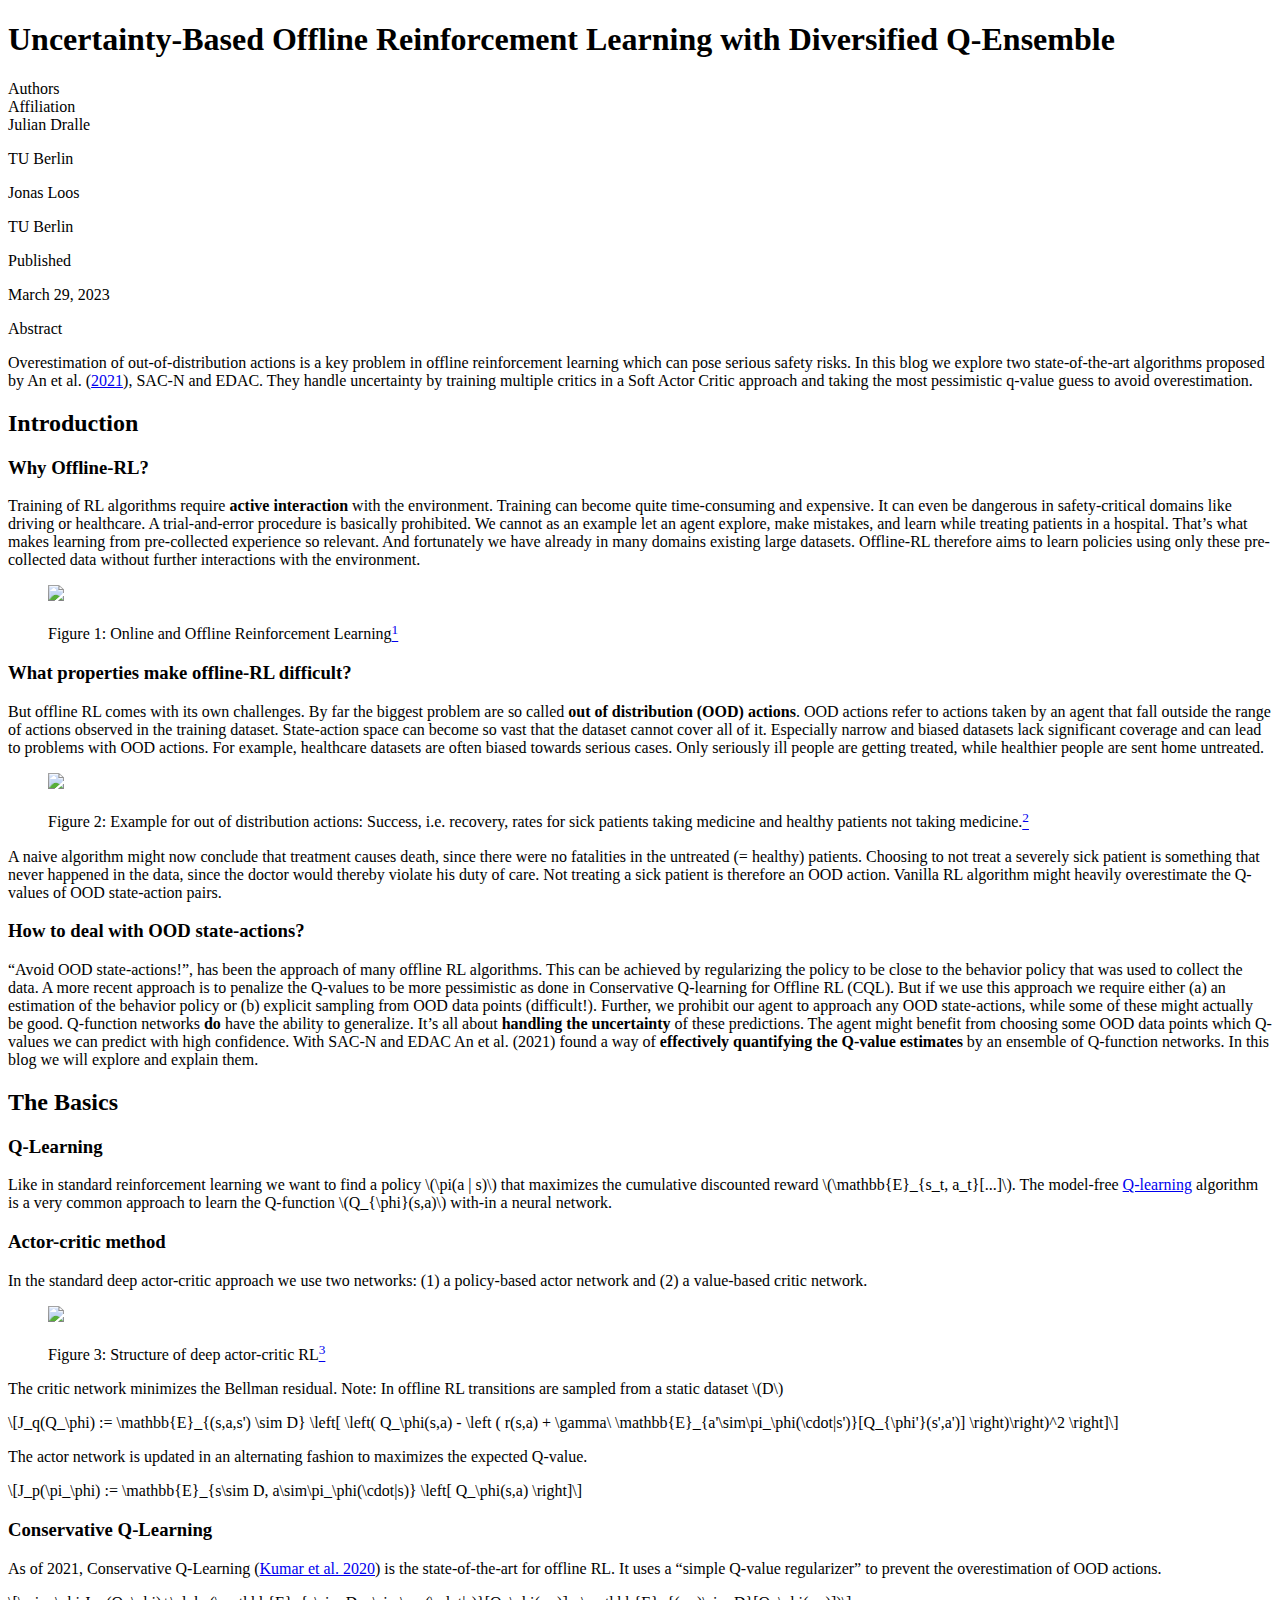
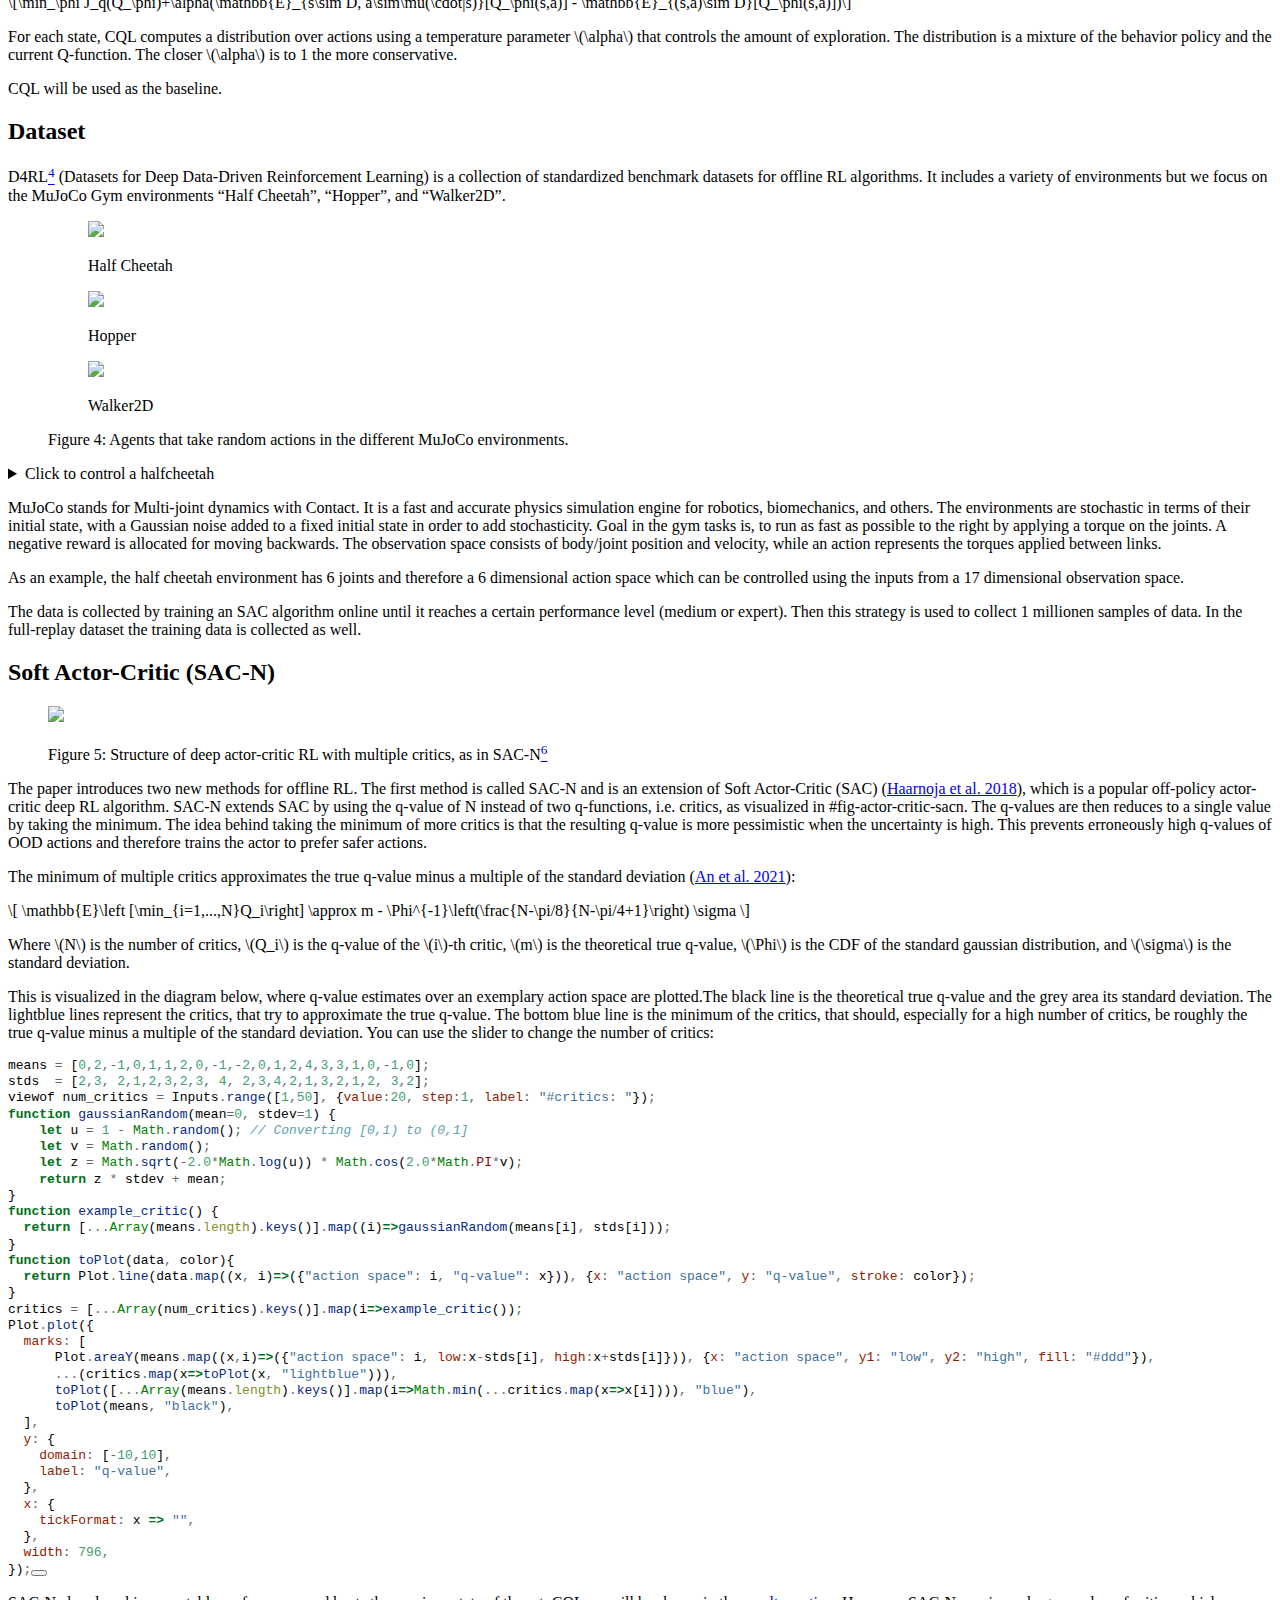
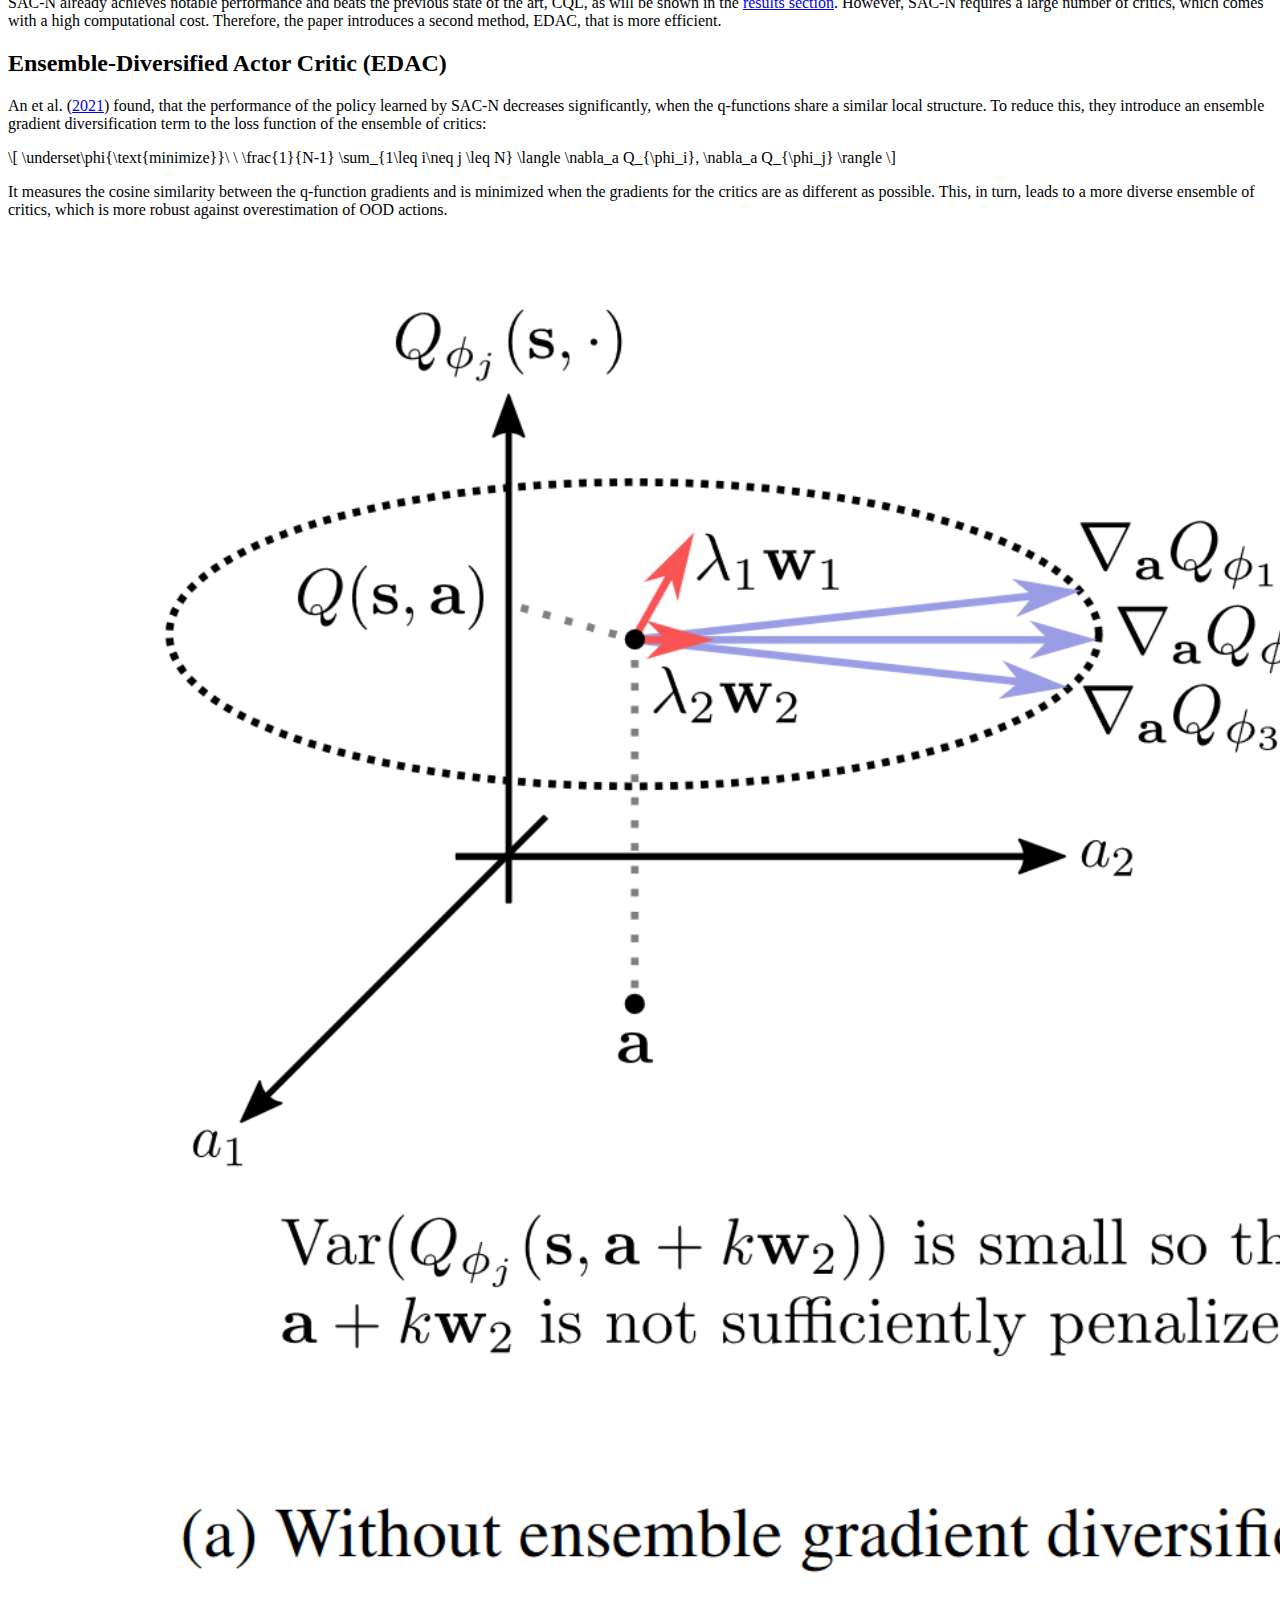
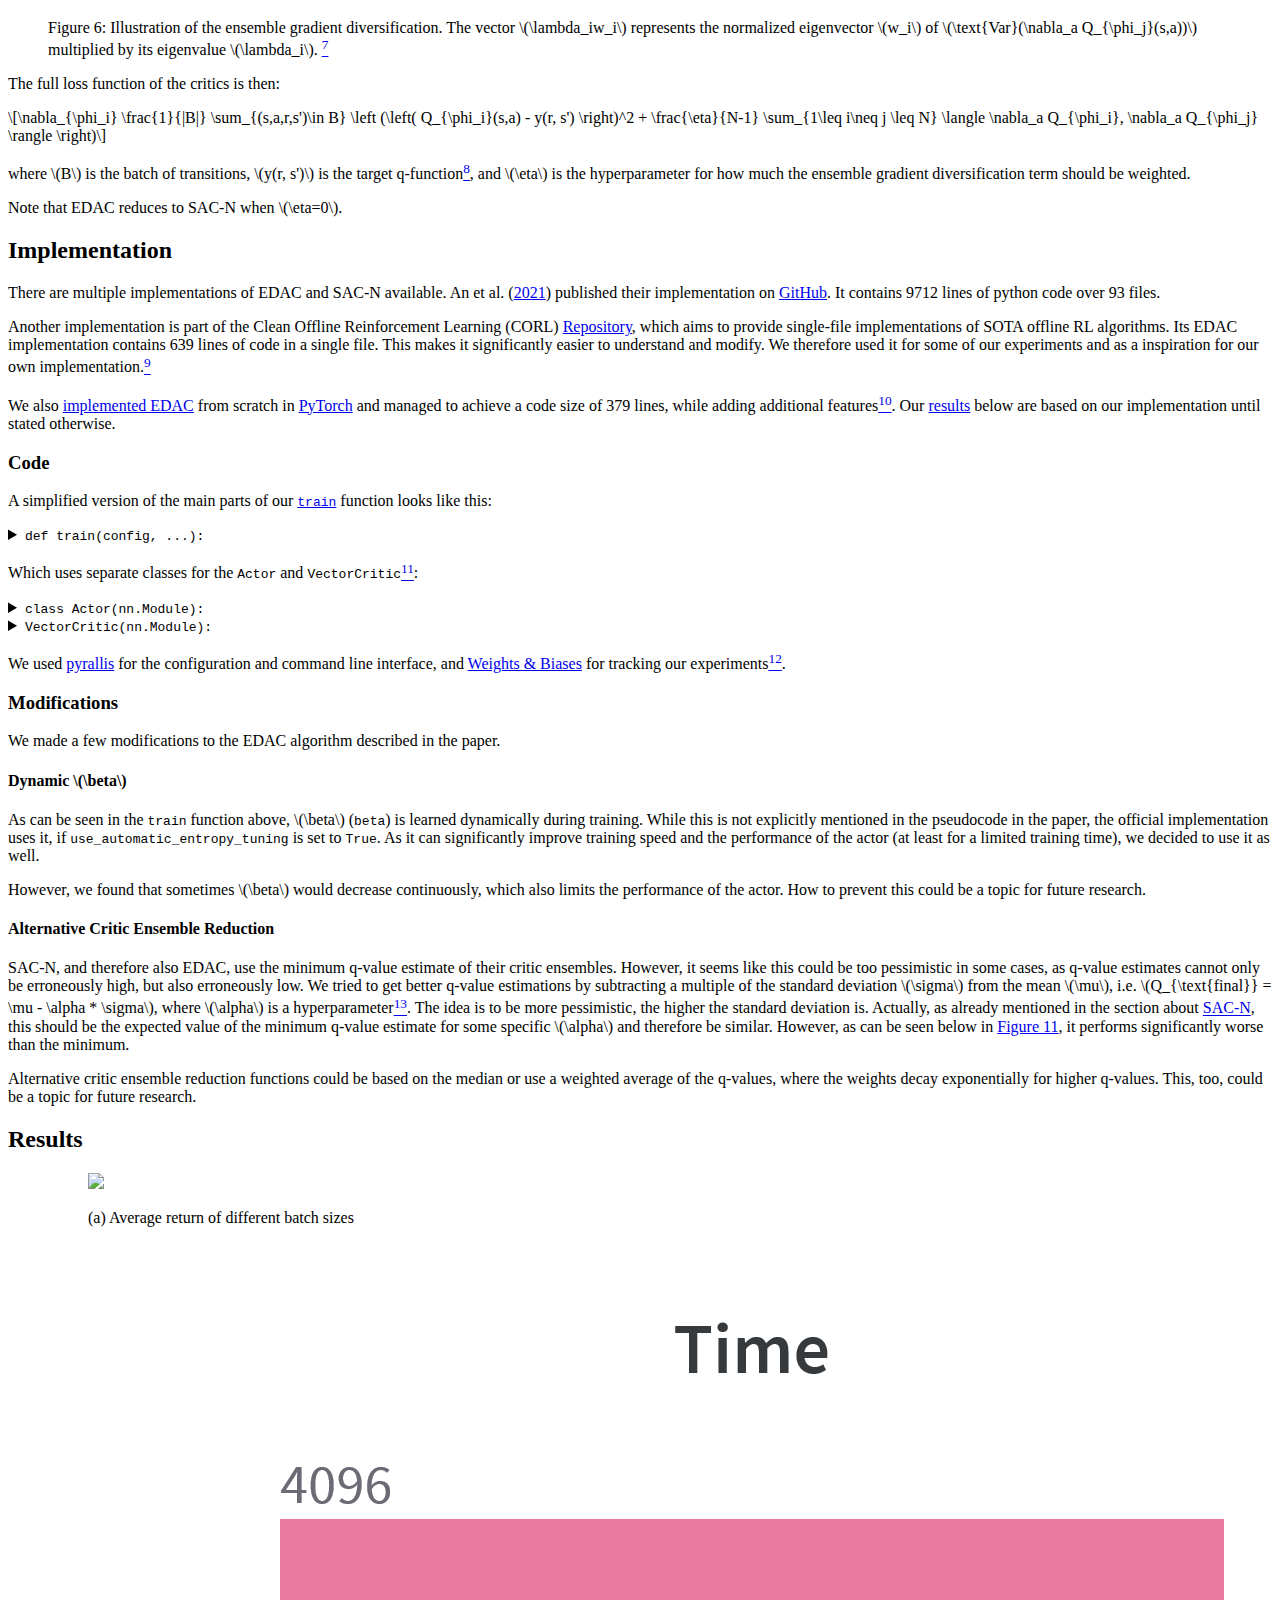
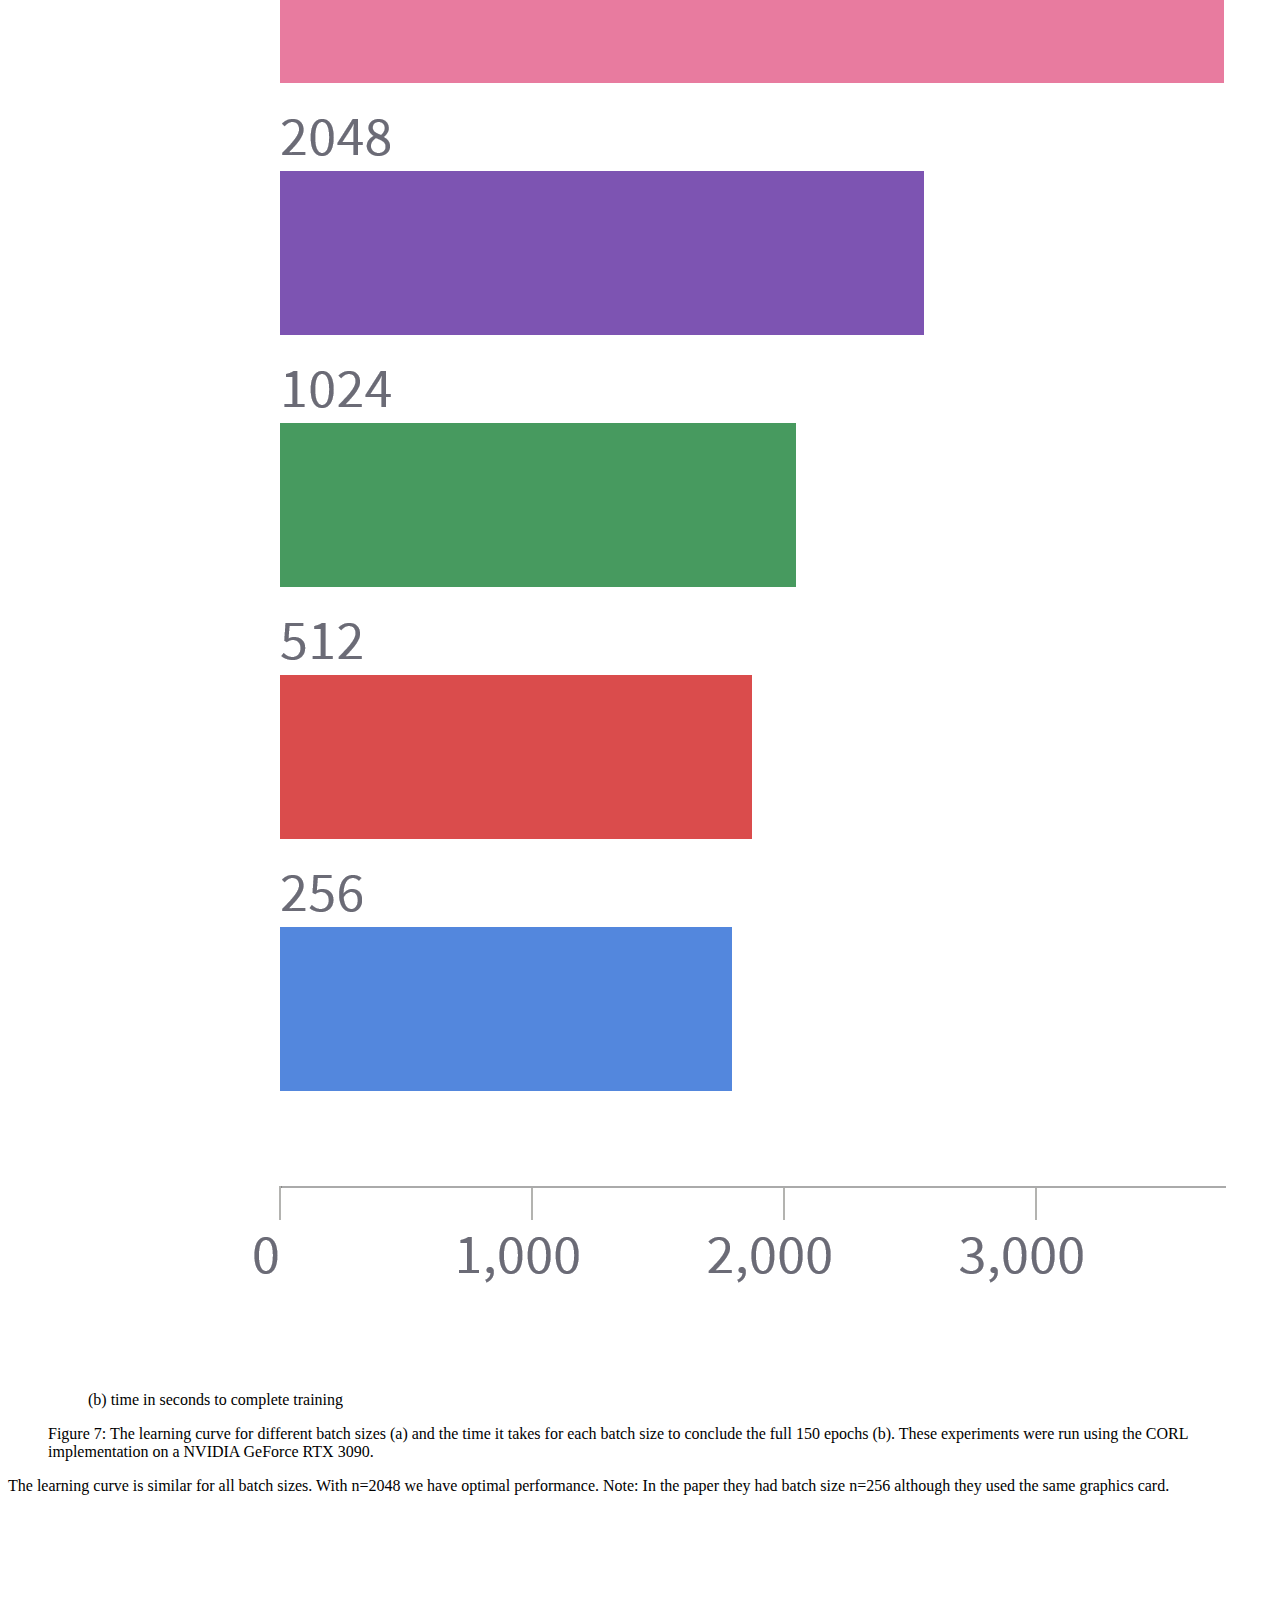
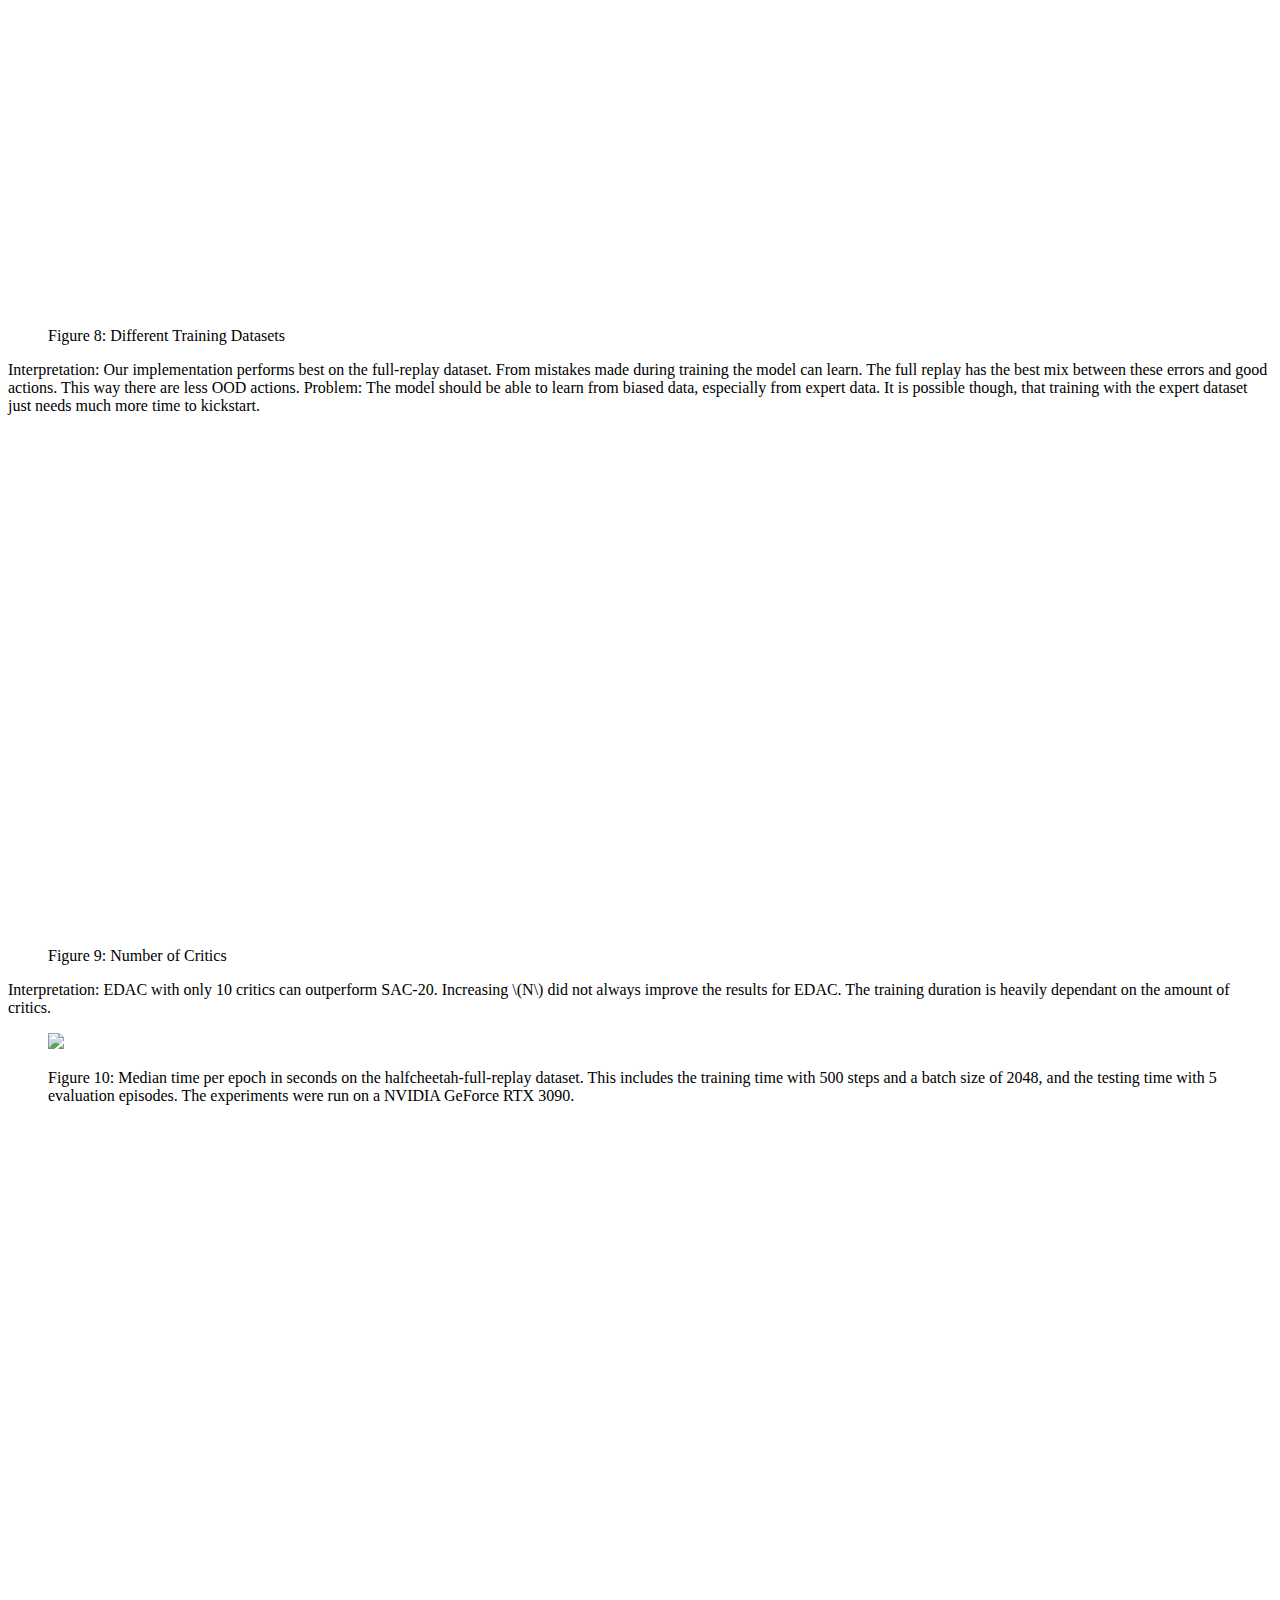
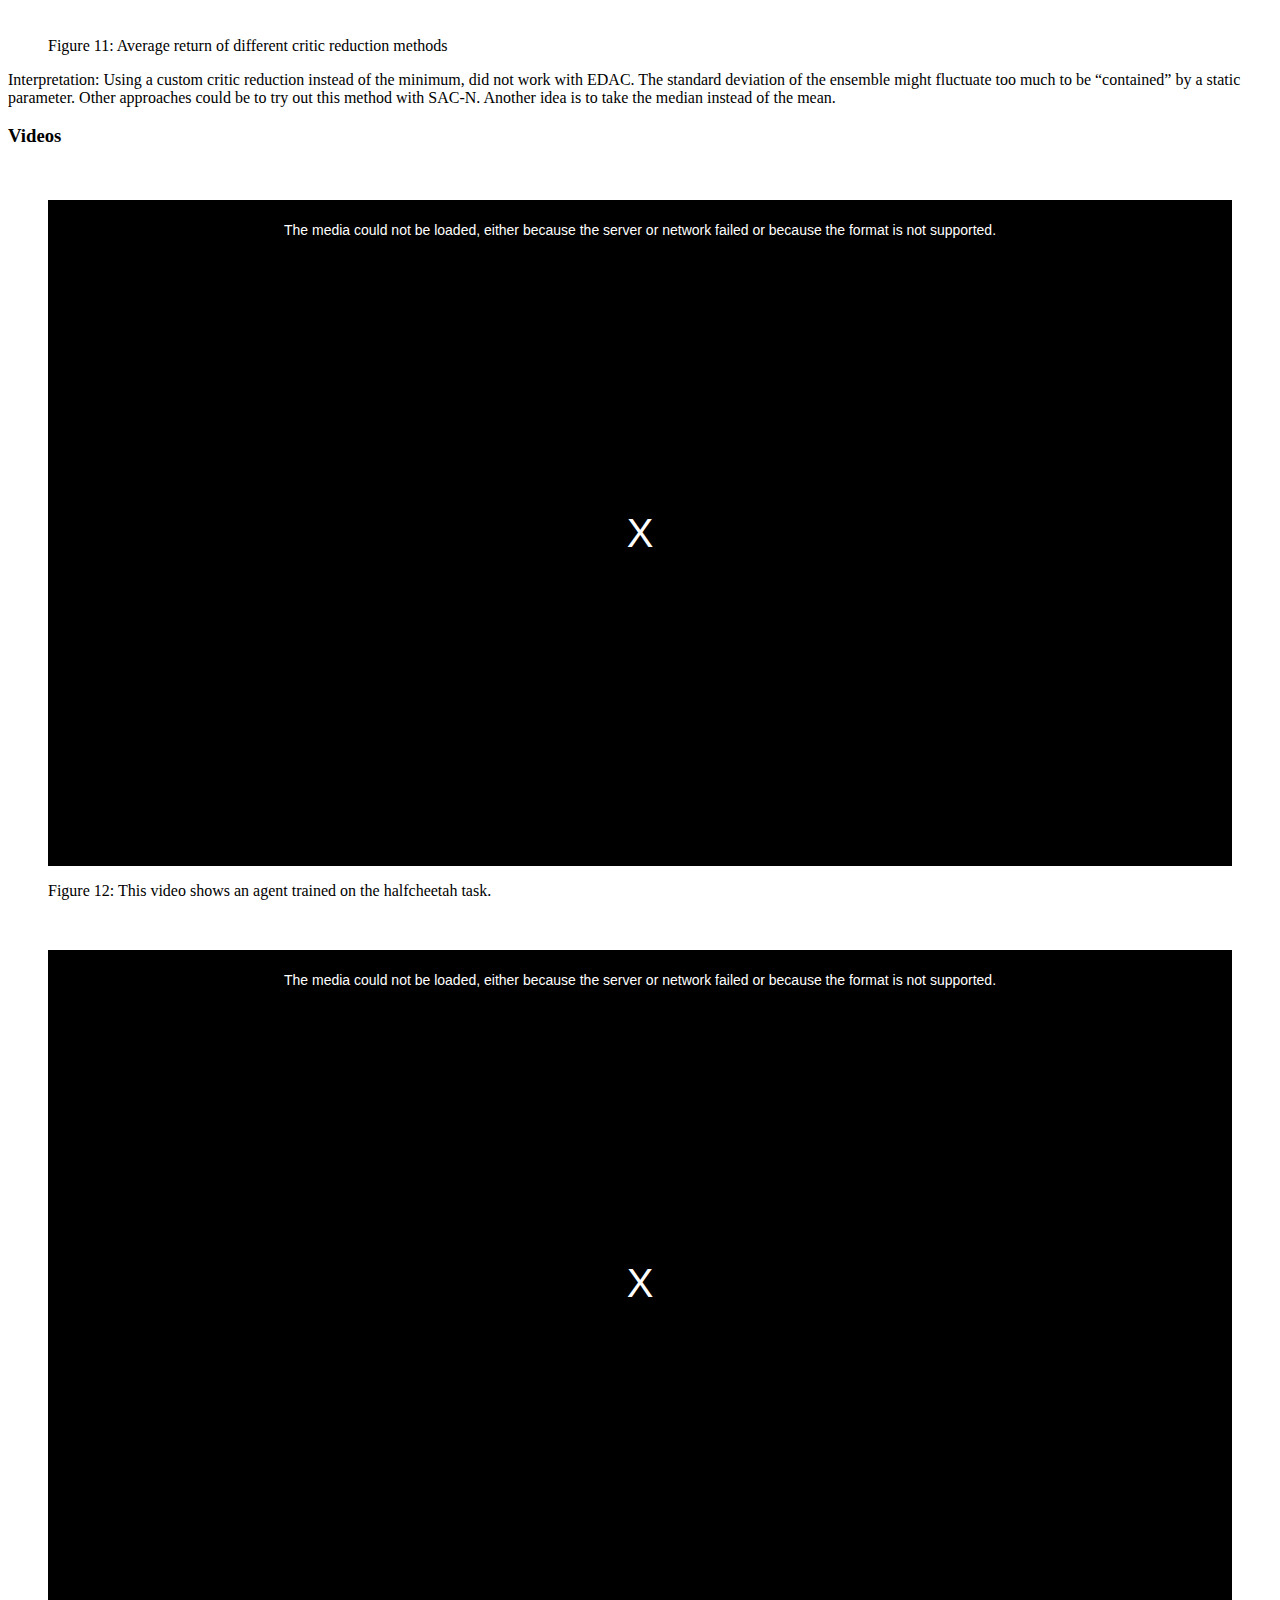
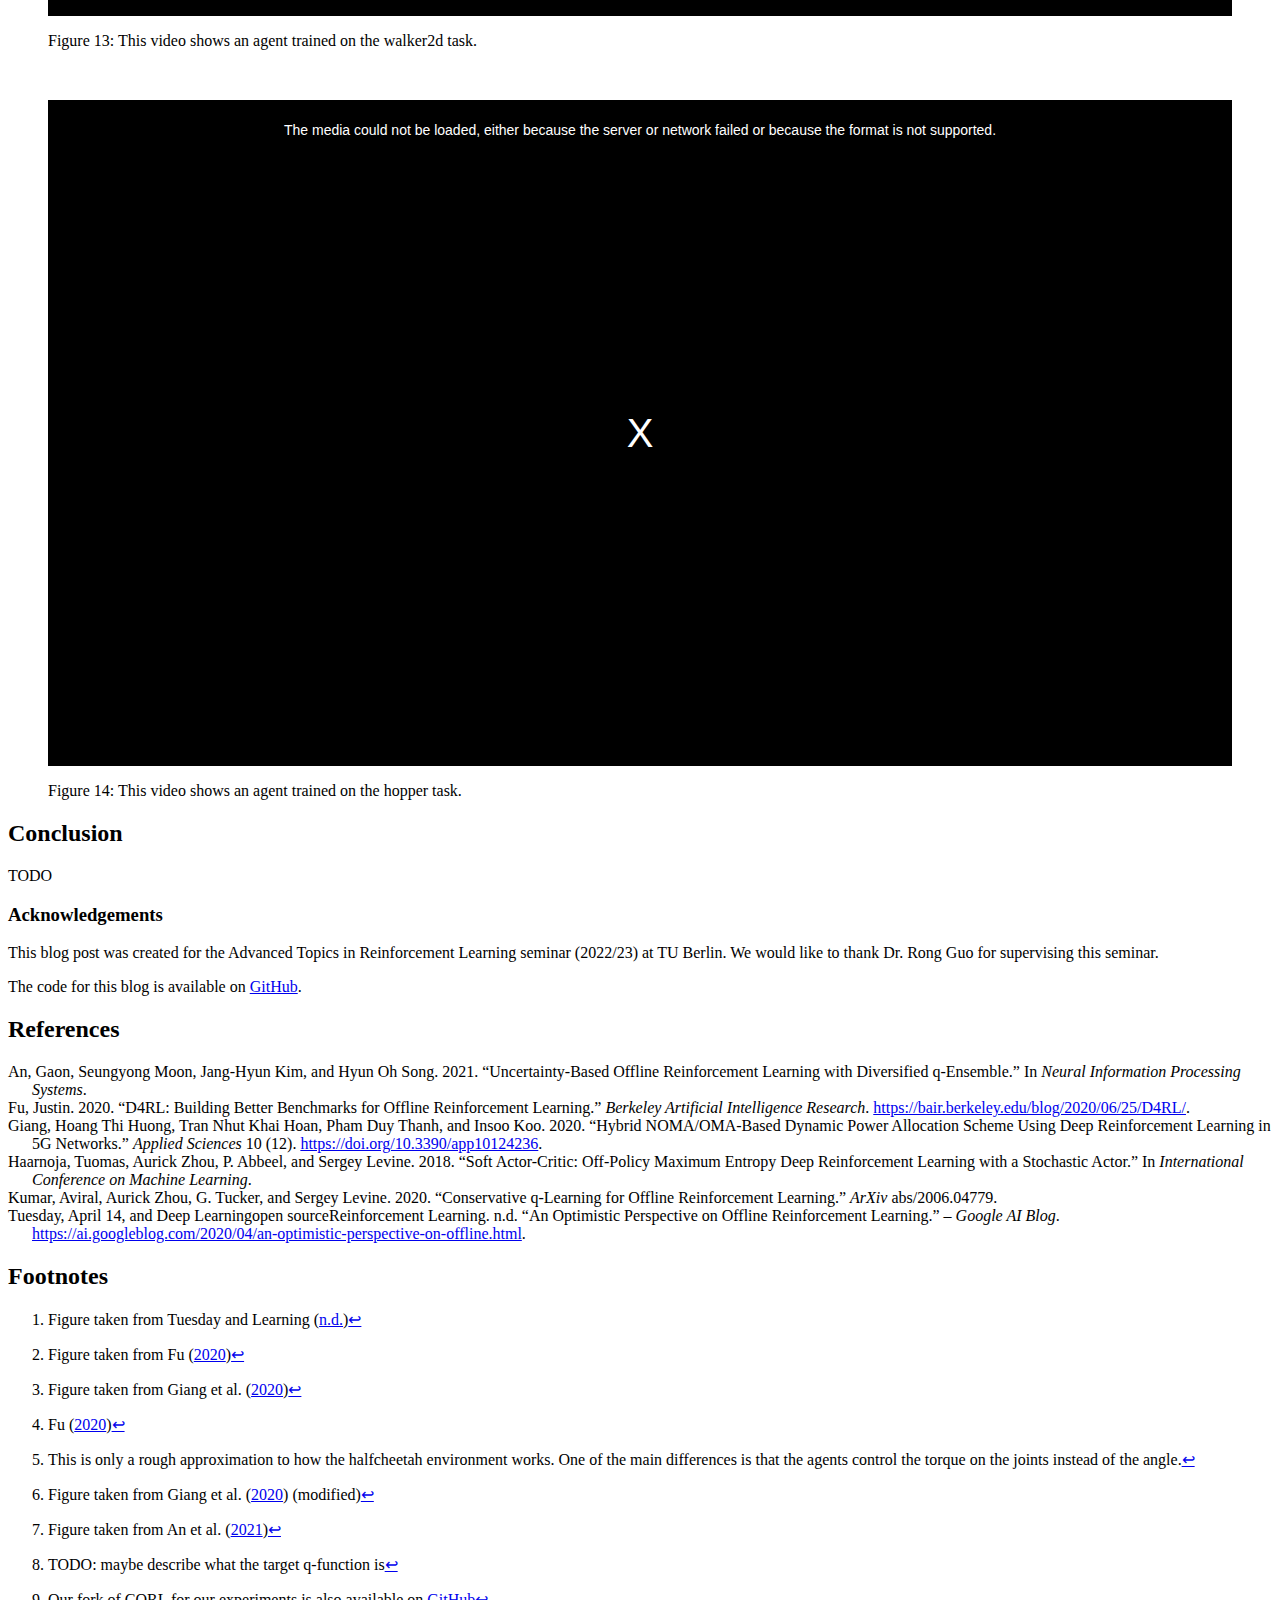
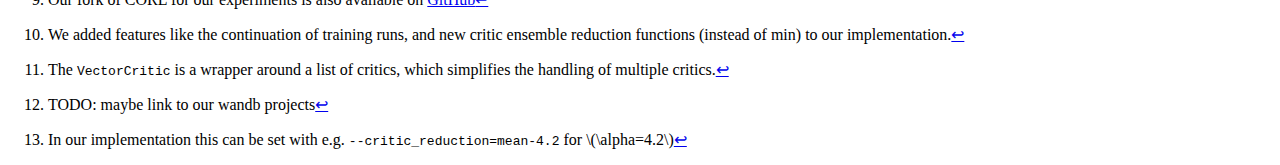
==== blog.html @ 9c3ce40a "Built site for gh-pages" ====
<!DOCTYPE html>
<html xmlns="http://www.w3.org/1999/xhtml" lang="en" xml:lang="en"><head>

<meta charset="utf-8">
<meta name="generator" content="quarto-1.2.475">

<meta name="viewport" content="width=device-width, initial-scale=1.0, user-scalable=yes">

<meta name="author" content="Julian Dralle">
<meta name="author" content="Jonas Loos">
<meta name="dcterms.date" content="2023-03-29">

<title>Uncertainty-Based Offline Reinforcement Learning with Diversified Q-Ensemble</title>
<style>
code{white-space: pre-wrap;}
span.smallcaps{font-variant: small-caps;}
div.columns{display: flex; gap: min(4vw, 1.5em);}
div.column{flex: auto; overflow-x: auto;}
div.hanging-indent{margin-left: 1.5em; text-indent: -1.5em;}
ul.task-list{list-style: none;}
ul.task-list li input[type="checkbox"] {
  width: 0.8em;
  margin: 0 0.8em 0.2em -1.6em;
  vertical-align: middle;
}
pre > code.sourceCode { white-space: pre; position: relative; }
pre > code.sourceCode > span { display: inline-block; line-height: 1.25; }
pre > code.sourceCode > span:empty { height: 1.2em; }
.sourceCode { overflow: visible; }
code.sourceCode > span { color: inherit; text-decoration: inherit; }
div.sourceCode { margin: 1em 0; }
pre.sourceCode { margin: 0; }
@media screen {
div.sourceCode { overflow: auto; }
}
@media print {
pre > code.sourceCode { white-space: pre-wrap; }
pre > code.sourceCode > span { text-indent: -5em; padding-left: 5em; }
}
pre.numberSource code
  { counter-reset: source-line 0; }
pre.numberSource code > span
  { position: relative; left: -4em; counter-increment: source-line; }
pre.numberSource code > span > a:first-child::before
  { content: counter(source-line);
    position: relative; left: -1em; text-align: right; vertical-align: baseline;
    border: none; display: inline-block;
    -webkit-touch-callout: none; -webkit-user-select: none;
    -khtml-user-select: none; -moz-user-select: none;
    -ms-user-select: none; user-select: none;
    padding: 0 4px; width: 4em;
    color: #aaaaaa;
  }
pre.numberSource { margin-left: 3em; border-left: 1px solid #aaaaaa;  padding-left: 4px; }
div.sourceCode
  {   }
@media screen {
pre > code.sourceCode > span > a:first-child::before { text-decoration: underline; }
}
code span.al { color: #ff0000; font-weight: bold; } /* Alert */
code span.an { color: #60a0b0; font-weight: bold; font-style: italic; } /* Annotation */
code span.at { color: #7d9029; } /* Attribute */
code span.bn { color: #40a070; } /* BaseN */
code span.bu { color: #008000; } /* BuiltIn */
code span.cf { color: #007020; font-weight: bold; } /* ControlFlow */
code span.ch { color: #4070a0; } /* Char */
code span.cn { color: #880000; } /* Constant */
code span.co { color: #60a0b0; font-style: italic; } /* Comment */
code span.cv { color: #60a0b0; font-weight: bold; font-style: italic; } /* CommentVar */
code span.do { color: #ba2121; font-style: italic; } /* Documentation */
code span.dt { color: #902000; } /* DataType */
code span.dv { color: #40a070; } /* DecVal */
code span.er { color: #ff0000; font-weight: bold; } /* Error */
code span.ex { } /* Extension */
code span.fl { color: #40a070; } /* Float */
code span.fu { color: #06287e; } /* Function */
code span.im { color: #008000; font-weight: bold; } /* Import */
code span.in { color: #60a0b0; font-weight: bold; font-style: italic; } /* Information */
code span.kw { color: #007020; font-weight: bold; } /* Keyword */
code span.op { color: #666666; } /* Operator */
code span.ot { color: #007020; } /* Other */
code span.pp { color: #bc7a00; } /* Preprocessor */
code span.sc { color: #4070a0; } /* SpecialChar */
code span.ss { color: #bb6688; } /* SpecialString */
code span.st { color: #4070a0; } /* String */
code span.va { color: #19177c; } /* Variable */
code span.vs { color: #4070a0; } /* VerbatimString */
code span.wa { color: #60a0b0; font-weight: bold; font-style: italic; } /* Warning */
div.csl-bib-body { }
div.csl-entry {
  clear: both;
}
.hanging div.csl-entry {
  margin-left:2em;
  text-indent:-2em;
}
div.csl-left-margin {
  min-width:2em;
  float:left;
}
div.csl-right-inline {
  margin-left:2em;
  padding-left:1em;
}
div.csl-indent {
  margin-left: 2em;
}
</style>


<script src="blog_files/libs/clipboard/clipboard.min.js"></script>
<script src="blog_files/libs/quarto-html/quarto.js"></script>
<script src="blog_files/libs/quarto-html/popper.min.js"></script>
<script src="blog_files/libs/quarto-html/tippy.umd.min.js"></script>
<script src="blog_files/libs/quarto-html/anchor.min.js"></script>
<link href="blog_files/libs/quarto-html/tippy.css" rel="stylesheet">
<link href="blog_files/libs/quarto-html/quarto-syntax-highlighting.css" rel="stylesheet" class="quarto-color-scheme" id="quarto-text-highlighting-styles">
<link href="blog_files/libs/quarto-html/quarto-syntax-highlighting-dark.css" rel="prefetch" class="quarto-color-scheme quarto-color-alternate" id="quarto-text-highlighting-styles">
<script src="blog_files/libs/bootstrap/bootstrap.min.js"></script>
<link href="blog_files/libs/bootstrap/bootstrap-icons.css" rel="stylesheet">
<link href="blog_files/libs/bootstrap/bootstrap.min.css" rel="stylesheet" class="quarto-color-scheme" id="quarto-bootstrap" data-mode="light">
<link href="blog_files/libs/bootstrap/bootstrap-dark.min.css" rel="prefetch" class="quarto-color-scheme quarto-color-alternate" id="quarto-bootstrap" data-mode="dark">
<script src="blog_files/libs/quarto-contrib/videojs/video.min.js"></script>
<link href="blog_files/libs/quarto-contrib/videojs/video-js.css" rel="stylesheet">
<script type="module" src="blog_files/libs/quarto-ojs/quarto-ojs-runtime.js"></script>
<link href="blog_files/libs/quarto-ojs/quarto-ojs.css" rel="stylesheet">
<script src="https://cdnjs.cloudflare.com/ajax/libs/require.js/2.3.6/require.min.js" integrity="sha512-c3Nl8+7g4LMSTdrm621y7kf9v3SDPnhxLNhcjFJbKECVnmZHTdo+IRO05sNLTH/D3vA6u1X32ehoLC7WFVdheg==" crossorigin="anonymous"></script>
<script src="https://cdnjs.cloudflare.com/ajax/libs/jquery/3.5.1/jquery.min.js" integrity="sha512-bLT0Qm9VnAYZDflyKcBaQ2gg0hSYNQrJ8RilYldYQ1FxQYoCLtUjuuRuZo+fjqhx/qtq/1itJ0C2ejDxltZVFg==" crossorigin="anonymous"></script>
<script type="application/javascript">define('jquery', [],function() {return window.jQuery;})</script>
        <script type="text/javascript">
        window.PlotlyConfig = {MathJaxConfig: 'local'};
        if (window.MathJax && window.MathJax.Hub && window.MathJax.Hub.Config) {window.MathJax.Hub.Config({SVG: {font: "STIX-Web"}});}
        if (typeof require !== 'undefined') {
        require.undef("plotly");
        requirejs.config({
            paths: {
                'plotly': ['https://cdn.plot.ly/plotly-2.18.2.min']
            }
        });
        require(['plotly'], function(Plotly) {
            window._Plotly = Plotly;
        });
        }
        </script>
        

  <script src="https://cdn.jsdelivr.net/npm/mathjax@3/es5/tex-chtml-full.js" type="text/javascript"></script>

</head>

<body class="fullcontent">

<div id="quarto-content" class="page-columns page-rows-contents page-layout-article">

<main class="content" id="quarto-document-content">

<header id="title-block-header" class="quarto-title-block default">
<div class="quarto-title">
<h1 class="title">Uncertainty-Based Offline Reinforcement Learning with Diversified Q-Ensemble</h1>
</div>


<div class="quarto-title-meta-author">
  <div class="quarto-title-meta-heading">Authors</div>
  <div class="quarto-title-meta-heading">Affiliation</div>
  
    <div class="quarto-title-meta-contents">
    Julian Dralle 
  </div>
    <div class="quarto-title-meta-contents">
        <p class="affiliation">
            TU Berlin
          </p>
      </div>
      <div class="quarto-title-meta-contents">
    Jonas Loos 
  </div>
    <div class="quarto-title-meta-contents">
        <p class="affiliation">
            TU Berlin
          </p>
      </div>
    </div>

<div class="quarto-title-meta">

      
    <div>
    <div class="quarto-title-meta-heading">Published</div>
    <div class="quarto-title-meta-contents">
      <p class="date">March 29, 2023</p>
    </div>
  </div>
  
    
  </div>
  
<div>
  <div class="abstract">
    <div class="abstract-title">Abstract</div>
    <p>Overestimation of out-of-distribution actions is a key problem in offline reinforcement learning which can pose serious safety risks. In this blog we explore two state-of-the-art algorithms proposed by <span class="citation" data-cites="an2021edac">An et al. (<a href="#ref-an2021edac" role="doc-biblioref">2021</a>)</span>, SAC-N and EDAC. They handle uncertainty by training multiple critics in a Soft Actor Critic approach and taking the most pessimistic q-value guess to avoid overestimation.</p>
  </div>
</div>

</header>

<section id="introduction" class="level2">
<h2 class="anchored" data-anchor-id="introduction">Introduction</h2>
<section id="why-offline-rl" class="level3">
<h3 class="anchored" data-anchor-id="why-offline-rl">Why Offline-RL?</h3>
<p>Training of RL algorithms require <strong>active interaction</strong> with the environment. Training can become quite time-consuming and expensive. It can even be dangerous in safety-critical domains like driving or healthcare. A trial-and-error procedure is basically prohibited. We cannot as an example let an agent explore, make mistakes, and learn while treating patients in a hospital. That’s what makes learning from pre-collected experience so relevant. And fortunately we have already in many domains existing large datasets. Offline-RL therefore aims to learn policies using only these pre-collected data without further interactions with the environment.</p>
<div id="fig-orl" class="quarto-figure quarto-figure-center anchored">
<figure class="figure">
<p><img src="figures/offline_rl.gif" class="img-fluid figure-img" style="width:80.0%"></p>
<p></p><figcaption class="figure-caption">Figure&nbsp;1: Online and Offline Reinforcement Learning<a href="#fn1" class="footnote-ref" id="fnref1" role="doc-noteref"><sup>1</sup></a></figcaption><p></p>
</figure>
</div>
</section>
<section id="what-properties-make-offline-rl-difficult" class="level3">
<h3 class="anchored" data-anchor-id="what-properties-make-offline-rl-difficult">What properties make offline-RL difficult?</h3>
<p>But offline RL comes with its own challenges. By far the biggest problem are so called <strong>out of distribution (OOD) actions</strong>. OOD actions refer to actions taken by an agent that fall outside the range of actions observed in the training dataset. State-action space can become so vast that the dataset cannot cover all of it. Especially narrow and biased datasets lack significant coverage and can lead to problems with OOD actions. For example, healthcare datasets are often biased towards serious cases. Only seriously ill people are getting treated, while healthier people are sent home untreated.</p>
<div id="fig-ood-medicine" class="quarto-figure quarto-figure-center anchored">
<figure class="figure">
<p><img src="figures/ood_medicine.png" class="img-fluid figure-img" style="width:80.0%"></p>
<p></p><figcaption class="figure-caption">Figure&nbsp;2: Example for out of distribution actions: Success, i.e.&nbsp;recovery, rates for sick patients taking medicine and healthy patients not taking medicine.<a href="#fn2" class="footnote-ref" id="fnref2" role="doc-noteref"><sup>2</sup></a></figcaption><p></p>
</figure>
</div>
<p>A naive algorithm might now conclude that treatment causes death, since there were no fatalities in the untreated (= healthy) patients. Choosing to not treat a severely sick patient is something that never happened in the data, since the doctor would thereby violate his duty of care. Not treating a sick patient is therefore an OOD action. Vanilla RL algorithm might heavily overestimate the Q-values of OOD state-action pairs.</p>
</section>
<section id="how-to-deal-with-ood-state-actions" class="level3">
<h3 class="anchored" data-anchor-id="how-to-deal-with-ood-state-actions">How to deal with OOD state-actions?</h3>
<p>“Avoid OOD state-actions!”, has been the approach of many offline RL algorithms. This can be achieved by regularizing the policy to be close to the behavior policy that was used to collect the data. A more recent approach is to penalize the Q-values to be more pessimistic as done in Conservative Q-learning for Offline RL (CQL). But if we use this approach we require either (a) an estimation of the behavior policy or (b) explicit sampling from OOD data points (difficult!). Further, we prohibit our agent to approach any OOD state-actions, while some of these might actually be good. Q-function networks <strong>do</strong> have the ability to generalize. It’s all about <strong>handling the uncertainty</strong> of these predictions. The agent might benefit from choosing some OOD data points which Q-values we can predict with high confidence. With SAC-N and EDAC An et al.&nbsp;(2021) found a way of <strong>effectively quantifying the Q-value estimates</strong> by an ensemble of Q-function networks. In this blog we will explore and explain them.</p>
</section>
</section>
<section id="the-basics" class="level2">
<h2 class="anchored" data-anchor-id="the-basics">The Basics</h2>
<section id="q-learning" class="level3">
<h3 class="anchored" data-anchor-id="q-learning">Q-Learning</h3>
<p>Like in standard reinforcement learning we want to find a policy <span class="math inline">\(\pi(a | s)\)</span> that maximizes the cumulative discounted reward <span class="math inline">\(\mathbb{E}_{s_t, a_t}[...]\)</span>. The model-free <a href="https://towardsdatascience.com/a-beginners-guide-to-q-learning-c3e2a30a653c">Q-learning</a> algorithm is a very common approach to learn the Q-function <span class="math inline">\(Q_{\phi}(s,a)\)</span> with-in a neural network.</p>
</section>
<section id="actor-critic-method" class="level3">
<h3 class="anchored" data-anchor-id="actor-critic-method">Actor-critic method</h3>
<p>In the standard deep actor-critic approach we use two networks: (1) a policy-based actor network and (2) a value-based critic network.</p>
<div id="fig-actor-critic" class="quarto-figure quarto-figure-center anchored">
<figure class="figure">
<p><img src="figures/actor_critic.webp" class="img-fluid figure-img" style="width:80.0%"></p>
<p></p><figcaption class="figure-caption">Figure&nbsp;3: Structure of deep actor-critic RL<a href="#fn3" class="footnote-ref" id="fnref3" role="doc-noteref"><sup>3</sup></a></figcaption><p></p>
</figure>
</div>
<p>The critic network minimizes the Bellman residual. Note: In offline RL transitions are sampled from a static dataset <span class="math inline">\(D\)</span></p>
<!-- ![](figures/critic_formula.png) -->
<p><span class="math display">\[J_q(Q_\phi) := \mathbb{E}_{(s,a,s') \sim D} \left[ \left( Q_\phi(s,a) - \left ( r(s,a) + \gamma\ \mathbb{E}_{a'\sim\pi_\phi(\cdot|s')}[Q_{\phi'}(s',a')] \right)\right)^2 \right]\]</span></p>
<p>The actor network is updated in an alternating fashion to maximizes the expected Q-value.</p>
<!-- ![](figures/actor_formula.png) -->
<p><span class="math display">\[J_p(\pi_\phi) := \mathbb{E}_{s\sim D, a\sim\pi_\phi(\cdot|s)} \left[ Q_\phi(s,a) \right]\]</span></p>
</section>
<section id="conservative-q-learning" class="level3">
<h3 class="anchored" data-anchor-id="conservative-q-learning">Conservative Q-Learning</h3>
<p>As of 2021, Conservative Q-Learning <span class="citation" data-cites="Kumar2020ConservativeQF">(<a href="#ref-Kumar2020ConservativeQF" role="doc-biblioref">Kumar et al. 2020</a>)</span> is the state-of-the-art for offline RL. It uses a “simple Q-value regularizer” to prevent the overestimation of OOD actions.</p>
<!-- ![](figures/cql.png) -->
<p><span class="math display">\[\min_\phi J_q(Q_\phi)+\alpha(\mathbb{E}_{s\sim D, a\sim\mu(\cdot|s)}[Q_\phi(s,a)] - \mathbb{E}_{(s,a)\sim D}[Q_\phi(s,a)])\]</span></p>
<!-- TODO: check if it's really \mu and not \pi_\phi -->
<p>For each state, CQL computes a distribution over actions using a temperature parameter <span class="math inline">\(\alpha\)</span> that controls the amount of exploration. The distribution is a mixture of the behavior policy and the current Q-function. The closer <span class="math inline">\(\alpha\)</span> is to 1 the more conservative.</p>
<p>CQL will be used as the baseline.</p>
</section>
</section>
<section id="dataset" class="level2">
<h2 class="anchored" data-anchor-id="dataset">Dataset</h2>
<p>D4RL<a href="#fn4" class="footnote-ref" id="fnref4" role="doc-noteref"><sup>4</sup></a> (Datasets for Deep Data-Driven Reinforcement Learning) is a collection of standardized benchmark datasets for offline RL algorithms. It includes a variety of environments but we focus on the MuJoCo Gym environments “Half Cheetah”, “Hopper”, and “Walker2D”.</p>
<div id="fig-mujoco-gifs" class="quarto-layout-panel">
<figure class="figure">
<div class="quarto-layout-row quarto-layout-valign-top">
<div class="quarto-layout-cell" style="flex-basis: 33.3%;justify-content: center;">
<div class="quarto-figure quarto-figure-center">
<figure class="figure">
<p><img src="figures/half_cheetah.gif" class="img-fluid figure-img"></p>
<p></p><figcaption class="figure-caption">Half Cheetah</figcaption><p></p>
</figure>
</div>
</div>
<div class="quarto-layout-cell" style="flex-basis: 33.3%;justify-content: center;">
<div class="quarto-figure quarto-figure-center">
<figure class="figure">
<p><img src="figures/hopper.gif" class="img-fluid figure-img"></p>
<p></p><figcaption class="figure-caption">Hopper</figcaption><p></p>
</figure>
</div>
</div>
<div class="quarto-layout-cell" style="flex-basis: 33.3%;justify-content: center;">
<div class="quarto-figure quarto-figure-center">
<figure class="figure">
<p><img src="figures/walker2d.gif" class="img-fluid figure-img"></p>
<p></p><figcaption class="figure-caption">Walker2D</figcaption><p></p>
</figure>
</div>
</div>
</div>
<p></p><figcaption class="figure-caption">Figure&nbsp;4: Agents that take random actions in the different MuJoCo environments.</figcaption><p></p>
</figure>
</div>
<details>
<summary>Click to control a halfcheetah</summary>
<p>Below you can interactively change the angles of the legs of the halfcheetah, similar to how the RL agents control them<a href="#fn5" class="footnote-ref" id="fnref5" role="doc-noteref"><sup>5</sup></a>.</p>
<div class="cell">
<div class="sourceCode cell-code hidden" id="cb1" data-startfrom="0" data-source-offset="-0"><pre class="sourceCode js code-with-copy"><code class="sourceCode javascript" style="counter-reset: source-line -1;"><span id="cb1-0"><a href="#cb1-0" aria-hidden="true" tabindex="-1"></a>viewof angles <span class="op">=</span> Inputs<span class="op">.</span><span class="fu">form</span>({</span>
<span id="cb1-1"><a href="#cb1-1" aria-hidden="true" tabindex="-1"></a>    <span class="dt">back1</span><span class="op">:</span>  Inputs<span class="op">.</span><span class="fu">range</span>([<span class="op">-</span><span class="dv">1</span><span class="op">,</span><span class="dv">1</span>]<span class="op">,</span> {<span class="dt">value</span><span class="op">:</span><span class="dv">0</span><span class="op">,</span> <span class="dt">step</span><span class="op">:</span><span class="fl">0.1</span><span class="op">,</span> <span class="dt">label</span><span class="op">:</span> <span class="st">"angle back 1:"</span>})<span class="op">,</span></span>
<span id="cb1-2"><a href="#cb1-2" aria-hidden="true" tabindex="-1"></a>    <span class="dt">back2</span><span class="op">:</span>  Inputs<span class="op">.</span><span class="fu">range</span>([<span class="op">-</span><span class="dv">1</span><span class="op">,</span><span class="dv">1</span>]<span class="op">,</span> {<span class="dt">value</span><span class="op">:</span><span class="dv">0</span><span class="op">,</span> <span class="dt">step</span><span class="op">:</span><span class="fl">0.1</span><span class="op">,</span> <span class="dt">label</span><span class="op">:</span> <span class="st">"angle back 2:"</span>})<span class="op">,</span></span>
<span id="cb1-3"><a href="#cb1-3" aria-hidden="true" tabindex="-1"></a>    <span class="dt">back3</span><span class="op">:</span>  Inputs<span class="op">.</span><span class="fu">range</span>([<span class="op">-</span><span class="dv">1</span><span class="op">,</span><span class="dv">1</span>]<span class="op">,</span> {<span class="dt">value</span><span class="op">:</span><span class="dv">0</span><span class="op">,</span> <span class="dt">step</span><span class="op">:</span><span class="fl">0.1</span><span class="op">,</span> <span class="dt">label</span><span class="op">:</span> <span class="st">"angle back 3:"</span>})<span class="op">,</span></span>
<span id="cb1-4"><a href="#cb1-4" aria-hidden="true" tabindex="-1"></a>    <span class="dt">front1</span><span class="op">:</span> Inputs<span class="op">.</span><span class="fu">range</span>([<span class="op">-</span><span class="dv">1</span><span class="op">,</span><span class="dv">1</span>]<span class="op">,</span> {<span class="dt">value</span><span class="op">:</span><span class="dv">0</span><span class="op">,</span> <span class="dt">step</span><span class="op">:</span><span class="fl">0.1</span><span class="op">,</span> <span class="dt">label</span><span class="op">:</span> <span class="st">"angle front 1:"</span>})<span class="op">,</span></span>
<span id="cb1-5"><a href="#cb1-5" aria-hidden="true" tabindex="-1"></a>    <span class="dt">front2</span><span class="op">:</span> Inputs<span class="op">.</span><span class="fu">range</span>([<span class="op">-</span><span class="dv">1</span><span class="op">,</span><span class="dv">1</span>]<span class="op">,</span> {<span class="dt">value</span><span class="op">:</span><span class="dv">0</span><span class="op">,</span> <span class="dt">step</span><span class="op">:</span><span class="fl">0.1</span><span class="op">,</span> <span class="dt">label</span><span class="op">:</span> <span class="st">"angle front 2:"</span>})<span class="op">,</span></span>
<span id="cb1-6"><a href="#cb1-6" aria-hidden="true" tabindex="-1"></a>    <span class="dt">front3</span><span class="op">:</span> Inputs<span class="op">.</span><span class="fu">range</span>([<span class="op">-</span><span class="dv">1</span><span class="op">,</span><span class="dv">1</span>]<span class="op">,</span> {<span class="dt">value</span><span class="op">:</span><span class="dv">0</span><span class="op">,</span> <span class="dt">step</span><span class="op">:</span><span class="fl">0.1</span><span class="op">,</span> <span class="dt">label</span><span class="op">:</span> <span class="st">"angle front 3:"</span>})<span class="op">,</span></span>
<span id="cb1-7"><a href="#cb1-7" aria-hidden="true" tabindex="-1"></a>})</span>
<span id="cb1-8"><a href="#cb1-8" aria-hidden="true" tabindex="-1"></a></span>
<span id="cb1-9"><a href="#cb1-9" aria-hidden="true" tabindex="-1"></a>leg_length <span class="op">=</span> <span class="fl">0.4</span><span class="op">;</span></span>
<span id="cb1-10"><a href="#cb1-10" aria-hidden="true" tabindex="-1"></a>foot_length <span class="op">=</span> <span class="fl">0.2</span><span class="op">;</span></span>
<span id="cb1-11"><a href="#cb1-11" aria-hidden="true" tabindex="-1"></a></span>
<span id="cb1-12"><a href="#cb1-12" aria-hidden="true" tabindex="-1"></a>back1 <span class="op">=</span> angles<span class="op">.</span><span class="at">back1</span> <span class="op">+</span> <span class="fl">0.6</span><span class="op">;</span></span>
<span id="cb1-13"><a href="#cb1-13" aria-hidden="true" tabindex="-1"></a>back2 <span class="op">=</span> back1 <span class="op">+</span> angles<span class="op">.</span><span class="at">back2</span> <span class="op">-</span> <span class="fl">1.3</span><span class="op">;</span></span>
<span id="cb1-14"><a href="#cb1-14" aria-hidden="true" tabindex="-1"></a>back3 <span class="op">=</span> back2 <span class="op">+</span> angles<span class="op">.</span><span class="at">back3</span> <span class="op">+</span> <span class="fl">1.6</span><span class="op">;</span></span>
<span id="cb1-15"><a href="#cb1-15" aria-hidden="true" tabindex="-1"></a>front1 <span class="op">=</span> angles<span class="op">.</span><span class="at">front1</span> <span class="op">-</span> <span class="fl">0.4</span><span class="op">;</span></span>
<span id="cb1-16"><a href="#cb1-16" aria-hidden="true" tabindex="-1"></a>front2 <span class="op">=</span> front1 <span class="op">+</span> angles<span class="op">.</span><span class="at">front2</span> <span class="op">+</span> <span class="fl">0.8</span><span class="op">;</span></span>
<span id="cb1-17"><a href="#cb1-17" aria-hidden="true" tabindex="-1"></a>front3 <span class="op">=</span> front2 <span class="op">+</span> angles<span class="op">.</span><span class="at">front3</span> <span class="op">+</span> <span class="fl">0.3</span><span class="op">;</span></span>
<span id="cb1-18"><a href="#cb1-18" aria-hidden="true" tabindex="-1"></a></span>
<span id="cb1-19"><a href="#cb1-19" aria-hidden="true" tabindex="-1"></a>joint_back1 <span class="op">=</span> ({<span class="dt">x</span><span class="op">:</span> <span class="op">-</span><span class="fl">0.5</span><span class="op">,</span> <span class="dt">y</span><span class="op">:</span> <span class="fl">0.4</span>})<span class="op">;</span></span>
<span id="cb1-20"><a href="#cb1-20" aria-hidden="true" tabindex="-1"></a>joint_back2 <span class="op">=</span> ({<span class="dt">x</span><span class="op">:</span> joint_back1<span class="op">.</span><span class="at">x</span> <span class="op">+</span> <span class="bu">Math</span><span class="op">.</span><span class="fu">sin</span>(back1) <span class="op">*</span> <span class="fl">0.40</span><span class="op">,</span> <span class="dt">y</span><span class="op">:</span> joint_back1<span class="op">.</span><span class="at">y</span> <span class="op">-</span> <span class="bu">Math</span><span class="op">.</span><span class="fu">cos</span>(back1) <span class="op">*</span> <span class="fl">0.40</span>})<span class="op">;</span></span>
<span id="cb1-21"><a href="#cb1-21" aria-hidden="true" tabindex="-1"></a>joint_back3 <span class="op">=</span> ({<span class="dt">x</span><span class="op">:</span> joint_back2<span class="op">.</span><span class="at">x</span> <span class="op">+</span> <span class="bu">Math</span><span class="op">.</span><span class="fu">sin</span>(back2) <span class="op">*</span> <span class="fl">0.40</span><span class="op">,</span> <span class="dt">y</span><span class="op">:</span> joint_back2<span class="op">.</span><span class="at">y</span> <span class="op">-</span> <span class="bu">Math</span><span class="op">.</span><span class="fu">cos</span>(back2) <span class="op">*</span> <span class="fl">0.36</span>})<span class="op">;</span></span>
<span id="cb1-22"><a href="#cb1-22" aria-hidden="true" tabindex="-1"></a>joint_back4 <span class="op">=</span> ({<span class="dt">x</span><span class="op">:</span> joint_back3<span class="op">.</span><span class="at">x</span> <span class="op">+</span> <span class="bu">Math</span><span class="op">.</span><span class="fu">sin</span>(back3) <span class="op">*</span> <span class="fl">0.16</span><span class="op">,</span> <span class="dt">y</span><span class="op">:</span> joint_back3<span class="op">.</span><span class="at">y</span> <span class="op">-</span> <span class="bu">Math</span><span class="op">.</span><span class="fu">cos</span>(back3) <span class="op">*</span> <span class="fl">0.18</span>})<span class="op">;</span></span>
<span id="cb1-23"><a href="#cb1-23" aria-hidden="true" tabindex="-1"></a>joint_front1 <span class="op">=</span> ({<span class="dt">x</span><span class="op">:</span> <span class="fl">0.5</span><span class="op">,</span> <span class="dt">y</span><span class="op">:</span> <span class="fl">0.4</span>})<span class="op">;</span></span>
<span id="cb1-24"><a href="#cb1-24" aria-hidden="true" tabindex="-1"></a>joint_front2 <span class="op">=</span> ({<span class="dt">x</span><span class="op">:</span> joint_front1<span class="op">.</span><span class="at">x</span> <span class="op">+</span> <span class="bu">Math</span><span class="op">.</span><span class="fu">sin</span>(front1) <span class="op">*</span> <span class="fl">0.33</span><span class="op">,</span> <span class="dt">y</span><span class="op">:</span> joint_front1<span class="op">.</span><span class="at">y</span> <span class="op">-</span> <span class="bu">Math</span><span class="op">.</span><span class="fu">cos</span>(front1) <span class="op">*</span> <span class="fl">0.3</span>})<span class="op">;</span></span>
<span id="cb1-25"><a href="#cb1-25" aria-hidden="true" tabindex="-1"></a>joint_front3 <span class="op">=</span> ({<span class="dt">x</span><span class="op">:</span> joint_front2<span class="op">.</span><span class="at">x</span> <span class="op">+</span> <span class="bu">Math</span><span class="op">.</span><span class="fu">sin</span>(front2) <span class="op">*</span> <span class="fl">0.30</span><span class="op">,</span> <span class="dt">y</span><span class="op">:</span> joint_front2<span class="op">.</span><span class="at">y</span> <span class="op">-</span> <span class="bu">Math</span><span class="op">.</span><span class="fu">cos</span>(front2) <span class="op">*</span> <span class="fl">0.28</span>})<span class="op">;</span></span>
<span id="cb1-26"><a href="#cb1-26" aria-hidden="true" tabindex="-1"></a>joint_front4 <span class="op">=</span> ({<span class="dt">x</span><span class="op">:</span> joint_front3<span class="op">.</span><span class="at">x</span> <span class="op">+</span> <span class="bu">Math</span><span class="op">.</span><span class="fu">sin</span>(front3) <span class="op">*</span> <span class="fl">0.15</span><span class="op">,</span> <span class="dt">y</span><span class="op">:</span> joint_front3<span class="op">.</span><span class="at">y</span> <span class="op">-</span> <span class="bu">Math</span><span class="op">.</span><span class="fu">cos</span>(front3) <span class="op">*</span> <span class="fl">0.16</span>})<span class="op">;</span></span>
<span id="cb1-27"><a href="#cb1-27" aria-hidden="true" tabindex="-1"></a></span>
<span id="cb1-28"><a href="#cb1-28" aria-hidden="true" tabindex="-1"></a>line_conf <span class="op">=</span> ({<span class="dt">x</span><span class="op">:</span> <span class="st">'x'</span><span class="op">,</span> <span class="dt">y</span><span class="op">:</span> <span class="st">'y'</span><span class="op">,</span> <span class="dt">strokeWidth</span><span class="op">:</span> <span class="dv">15</span>})<span class="op">;</span></span>
<span id="cb1-29"><a href="#cb1-29" aria-hidden="true" tabindex="-1"></a>line_conf1 <span class="op">=</span> ({<span class="op">...</span>line_conf<span class="op">,</span> <span class="dt">stroke</span><span class="op">:</span> <span class="st">'#91775b'</span>})<span class="op">;</span></span>
<span id="cb1-30"><a href="#cb1-30" aria-hidden="true" tabindex="-1"></a>line_conf2 <span class="op">=</span> ({<span class="op">...</span>line_conf<span class="op">,</span> <span class="dt">stroke</span><span class="op">:</span> <span class="st">'#956f6e'</span>})<span class="op">;</span></span>
<span id="cb1-31"><a href="#cb1-31" aria-hidden="true" tabindex="-1"></a>Plot<span class="op">.</span><span class="fu">plot</span>({</span>
<span id="cb1-32"><a href="#cb1-32" aria-hidden="true" tabindex="-1"></a>    <span class="dt">marks</span><span class="op">:</span> [</span>
<span id="cb1-33"><a href="#cb1-33" aria-hidden="true" tabindex="-1"></a>        Plot<span class="op">.</span><span class="fu">line</span>([joint_back1<span class="op">,</span> joint_front1]<span class="op">,</span> line_conf1)<span class="op">,</span>  <span class="co">// back</span></span>
<span id="cb1-34"><a href="#cb1-34" aria-hidden="true" tabindex="-1"></a>        Plot<span class="op">.</span><span class="fu">line</span>([joint_front1<span class="op">,</span> {<span class="dt">x</span><span class="op">:</span> joint_front1<span class="op">.</span><span class="at">x</span><span class="op">+</span><span class="fl">0.2</span><span class="op">,</span> <span class="dt">y</span><span class="op">:</span> joint_front1<span class="op">.</span><span class="at">y</span><span class="op">+</span><span class="fl">0.2</span>}]<span class="op">,</span> line_conf1)<span class="op">,</span>  <span class="co">// head</span></span>
<span id="cb1-35"><a href="#cb1-35" aria-hidden="true" tabindex="-1"></a>        Plot<span class="op">.</span><span class="fu">line</span>([joint_back1<span class="op">,</span> joint_back2]<span class="op">,</span> line_conf1)<span class="op">,</span>  <span class="co">// back leg 1</span></span>
<span id="cb1-36"><a href="#cb1-36" aria-hidden="true" tabindex="-1"></a>        Plot<span class="op">.</span><span class="fu">line</span>([joint_back2<span class="op">,</span> joint_back3]<span class="op">,</span> line_conf2)<span class="op">,</span>  <span class="co">// back leg 2</span></span>
<span id="cb1-37"><a href="#cb1-37" aria-hidden="true" tabindex="-1"></a>        Plot<span class="op">.</span><span class="fu">line</span>([joint_back3<span class="op">,</span> joint_back4]<span class="op">,</span> line_conf2)<span class="op">,</span>  <span class="co">// back foot</span></span>
<span id="cb1-38"><a href="#cb1-38" aria-hidden="true" tabindex="-1"></a>        Plot<span class="op">.</span><span class="fu">line</span>([joint_front1<span class="op">,</span> joint_front2]<span class="op">,</span> line_conf1)<span class="op">,</span>  <span class="co">// front leg 1</span></span>
<span id="cb1-39"><a href="#cb1-39" aria-hidden="true" tabindex="-1"></a>        Plot<span class="op">.</span><span class="fu">line</span>([joint_front2<span class="op">,</span> joint_front3]<span class="op">,</span> line_conf2)<span class="op">,</span>  <span class="co">// front leg 2</span></span>
<span id="cb1-40"><a href="#cb1-40" aria-hidden="true" tabindex="-1"></a>        Plot<span class="op">.</span><span class="fu">line</span>([joint_front3<span class="op">,</span> joint_front4]<span class="op">,</span> line_conf2)<span class="op">,</span>  <span class="co">// front foot</span></span>
<span id="cb1-41"><a href="#cb1-41" aria-hidden="true" tabindex="-1"></a>    ]<span class="op">,</span></span>
<span id="cb1-42"><a href="#cb1-42" aria-hidden="true" tabindex="-1"></a>    <span class="dt">width</span><span class="op">:</span> <span class="dv">600</span><span class="op">,</span></span>
<span id="cb1-43"><a href="#cb1-43" aria-hidden="true" tabindex="-1"></a>    <span class="dt">height</span><span class="op">:</span> <span class="dv">400</span><span class="op">,</span></span>
<span id="cb1-44"><a href="#cb1-44" aria-hidden="true" tabindex="-1"></a>    <span class="dt">x</span><span class="op">:</span> {</span>
<span id="cb1-45"><a href="#cb1-45" aria-hidden="true" tabindex="-1"></a>        <span class="dt">domain</span><span class="op">:</span> [<span class="op">-</span><span class="dv">1</span><span class="op">,</span><span class="dv">1</span>]<span class="op">,</span></span>
<span id="cb1-46"><a href="#cb1-46" aria-hidden="true" tabindex="-1"></a>        <span class="dt">axis</span><span class="op">:</span> <span class="kw">null</span><span class="op">,</span></span>
<span id="cb1-47"><a href="#cb1-47" aria-hidden="true" tabindex="-1"></a>    }<span class="op">,</span></span>
<span id="cb1-48"><a href="#cb1-48" aria-hidden="true" tabindex="-1"></a>    <span class="dt">y</span><span class="op">:</span> {</span>
<span id="cb1-49"><a href="#cb1-49" aria-hidden="true" tabindex="-1"></a>        <span class="dt">domain</span><span class="op">:</span> [<span class="op">-</span><span class="dv">2</span><span class="op">/</span><span class="dv">3</span><span class="op">,</span><span class="dv">2</span><span class="op">/</span><span class="dv">3</span>]<span class="op">,</span></span>
<span id="cb1-50"><a href="#cb1-50" aria-hidden="true" tabindex="-1"></a>        <span class="dt">axis</span><span class="op">:</span> <span class="kw">null</span><span class="op">,</span></span>
<span id="cb1-51"><a href="#cb1-51" aria-hidden="true" tabindex="-1"></a>    }<span class="op">,</span></span>
<span id="cb1-52"><a href="#cb1-52" aria-hidden="true" tabindex="-1"></a>})<span class="op">;</span></span></code><button title="Copy to Clipboard" class="code-copy-button"><i class="bi"></i></button></pre></div>
<div class="cell-output cell-output-display">
<div>
<div id="ojs-cell-1-1" data-nodetype="declaration">

</div>
</div>
</div>
<div class="cell-output cell-output-display">
<div>
<div id="ojs-cell-1-2" data-nodetype="declaration">

</div>
</div>
</div>
<div class="cell-output cell-output-display">
<div>
<div id="ojs-cell-1-3" data-nodetype="declaration">

</div>
</div>
</div>
<div class="cell-output cell-output-display">
<div>
<div id="ojs-cell-1-4" data-nodetype="declaration">

</div>
</div>
</div>
<div class="cell-output cell-output-display">
<div>
<div id="ojs-cell-1-5" data-nodetype="declaration">

</div>
</div>
</div>
<div class="cell-output cell-output-display">
<div>
<div id="ojs-cell-1-6" data-nodetype="declaration">

</div>
</div>
</div>
<div class="cell-output cell-output-display">
<div>
<div id="ojs-cell-1-7" data-nodetype="declaration">

</div>
</div>
</div>
<div class="cell-output cell-output-display">
<div>
<div id="ojs-cell-1-8" data-nodetype="declaration">

</div>
</div>
</div>
<div class="cell-output cell-output-display">
<div>
<div id="ojs-cell-1-9" data-nodetype="declaration">

</div>
</div>
</div>
<div class="cell-output cell-output-display">
<div>
<div id="ojs-cell-1-10" data-nodetype="declaration">

</div>
</div>
</div>
<div class="cell-output cell-output-display">
<div>
<div id="ojs-cell-1-11" data-nodetype="declaration">

</div>
</div>
</div>
<div class="cell-output cell-output-display">
<div>
<div id="ojs-cell-1-12" data-nodetype="declaration">

</div>
</div>
</div>
<div class="cell-output cell-output-display">
<div>
<div id="ojs-cell-1-13" data-nodetype="declaration">

</div>
</div>
</div>
<div class="cell-output cell-output-display">
<div>
<div id="ojs-cell-1-14" data-nodetype="declaration">

</div>
</div>
</div>
<div class="cell-output cell-output-display">
<div>
<div id="ojs-cell-1-15" data-nodetype="declaration">

</div>
</div>
</div>
<div class="cell-output cell-output-display">
<div>
<div id="ojs-cell-1-16" data-nodetype="declaration">

</div>
</div>
</div>
<div class="cell-output cell-output-display">
<div>
<div id="ojs-cell-1-17" data-nodetype="declaration">

</div>
</div>
</div>
<div class="cell-output cell-output-display">
<div>
<div id="ojs-cell-1-18" data-nodetype="declaration">

</div>
</div>
</div>
<div class="cell-output cell-output-display">
<div>
<div id="ojs-cell-1-19" data-nodetype="declaration">

</div>
</div>
</div>
<div class="cell-output cell-output-display">
<div>
<div id="ojs-cell-1-20" data-nodetype="declaration">

</div>
</div>
</div>
<div class="cell-output cell-output-display">
<div>
<div id="ojs-cell-1-21" data-nodetype="expression">

</div>
</div>
</div>
</div>
</details>
<p>MuJoCo stands for Multi-joint dynamics with Contact. It is a fast and accurate physics simulation engine for robotics, biomechanics, and others. The environments are stochastic in terms of their initial state, with a Gaussian noise added to a fixed initial state in order to add stochasticity. Goal in the gym tasks is, to run as fast as possible to the right by applying a torque on the joints. A negative reward is allocated for moving backwards. The observation space consists of body/joint position and velocity, while an action represents the torques applied between links.</p>
<p>As an example, the half cheetah environment has 6 joints and therefore a 6 dimensional action space which can be controlled using the inputs from a 17 dimensional observation space.</p>
<p>The data is collected by training an SAC algorithm online until it reaches a certain performance level (medium or expert). Then this strategy is used to collect 1 millionen samples of data. In the full-replay dataset the training data is collected as well.</p>
</section>
<section id="soft-actor-critic-sac-n" class="level2">
<h2 class="anchored" data-anchor-id="soft-actor-critic-sac-n">Soft Actor-Critic (SAC-N)</h2>
<div id="fig-actor-critic-sacn" class="quarto-figure quarto-figure-center anchored">
<figure class="figure">
<p><img src="figures/actor_critic_sacn.png" class="img-fluid figure-img" style="width:80.0%"></p>
<p></p><figcaption class="figure-caption">Figure&nbsp;5: Structure of deep actor-critic RL with multiple critics, as in SAC-N<a href="#fn6" class="footnote-ref" id="fnref6" role="doc-noteref"><sup>6</sup></a></figcaption><p></p>
</figure>
</div>
<p>The paper introduces two new methods for offline RL. The first method is called SAC-N and is an extension of Soft Actor-Critic (SAC) <span class="citation" data-cites="Haarnoja2018SoftAO">(<a href="#ref-Haarnoja2018SoftAO" role="doc-biblioref">Haarnoja et al. 2018</a>)</span>, which is a popular off-policy actor-critic deep RL algorithm. SAC-N extends SAC by using the q-value of N instead of two q-functions, i.e.&nbsp;critics, as visualized in #fig-actor-critic-sacn. The q-values are then reduces to a single value by taking the minimum. The idea behind taking the minimum of more critics is that the resulting q-value is more pessimistic when the uncertainty is high. This prevents erroneously high q-values of OOD actions and therefore trains the actor to prefer safer actions.</p>
<p>The minimum of multiple critics approximates the true q-value minus a multiple of the standard deviation <span class="citation" data-cites="an2021edac">(<a href="#ref-an2021edac" role="doc-biblioref">An et al. 2021</a>)</span>:</p>
<p><span class="math display">\[ \mathbb{E}\left [\min_{i=1,...,N}Q_i\right] \approx m - \Phi^{-1}\left(\frac{N-\pi/8}{N-\pi/4+1}\right) \sigma \]</span></p>
<p>Where <span class="math inline">\(N\)</span> is the number of critics, <span class="math inline">\(Q_i\)</span> is the q-value of the <span class="math inline">\(i\)</span>-th critic, <span class="math inline">\(m\)</span> is the theoretical true q-value, <span class="math inline">\(\Phi\)</span> is the CDF of the standard gaussian distribution, and <span class="math inline">\(\sigma\)</span> is the standard deviation.</p>
<p>This is visualized in the diagram below, where q-value estimates over an exemplary action space are plotted.The black line is the theoretical true q-value and the grey area its standard deviation. The lightblue lines represent the critics, that try to approximate the true q-value. The bottom blue line is the minimum of the critics, that should, especially for a high number of critics, be roughly the true q-value minus a multiple of the standard deviation. You can use the slider to change the number of critics:</p>
<div class="cell">
<div class="sourceCode cell-code hidden" id="cb2" data-startfrom="0" data-source-offset="-0"><pre class="sourceCode js code-with-copy"><code class="sourceCode javascript" style="counter-reset: source-line -1;"><span id="cb2-0"><a href="#cb2-0" aria-hidden="true" tabindex="-1"></a>means <span class="op">=</span> [<span class="dv">0</span><span class="op">,</span><span class="dv">2</span><span class="op">,-</span><span class="dv">1</span><span class="op">,</span><span class="dv">0</span><span class="op">,</span><span class="dv">1</span><span class="op">,</span><span class="dv">1</span><span class="op">,</span><span class="dv">2</span><span class="op">,</span><span class="dv">0</span><span class="op">,-</span><span class="dv">1</span><span class="op">,-</span><span class="dv">2</span><span class="op">,</span><span class="dv">0</span><span class="op">,</span><span class="dv">1</span><span class="op">,</span><span class="dv">2</span><span class="op">,</span><span class="dv">4</span><span class="op">,</span><span class="dv">3</span><span class="op">,</span><span class="dv">3</span><span class="op">,</span><span class="dv">1</span><span class="op">,</span><span class="dv">0</span><span class="op">,-</span><span class="dv">1</span><span class="op">,</span><span class="dv">0</span>]<span class="op">;</span></span>
<span id="cb2-1"><a href="#cb2-1" aria-hidden="true" tabindex="-1"></a>stds  <span class="op">=</span> [<span class="dv">2</span><span class="op">,</span><span class="dv">3</span><span class="op">,</span> <span class="dv">2</span><span class="op">,</span><span class="dv">1</span><span class="op">,</span><span class="dv">2</span><span class="op">,</span><span class="dv">3</span><span class="op">,</span><span class="dv">2</span><span class="op">,</span><span class="dv">3</span><span class="op">,</span> <span class="dv">4</span><span class="op">,</span> <span class="dv">2</span><span class="op">,</span><span class="dv">3</span><span class="op">,</span><span class="dv">4</span><span class="op">,</span><span class="dv">2</span><span class="op">,</span><span class="dv">1</span><span class="op">,</span><span class="dv">3</span><span class="op">,</span><span class="dv">2</span><span class="op">,</span><span class="dv">1</span><span class="op">,</span><span class="dv">2</span><span class="op">,</span> <span class="dv">3</span><span class="op">,</span><span class="dv">2</span>]<span class="op">;</span></span>
<span id="cb2-2"><a href="#cb2-2" aria-hidden="true" tabindex="-1"></a>viewof num_critics <span class="op">=</span> Inputs<span class="op">.</span><span class="fu">range</span>([<span class="dv">1</span><span class="op">,</span><span class="dv">50</span>]<span class="op">,</span> {<span class="dt">value</span><span class="op">:</span><span class="dv">20</span><span class="op">,</span> <span class="dt">step</span><span class="op">:</span><span class="dv">1</span><span class="op">,</span> <span class="dt">label</span><span class="op">:</span> <span class="st">"#critics: "</span>})<span class="op">;</span></span>
<span id="cb2-3"><a href="#cb2-3" aria-hidden="true" tabindex="-1"></a><span class="kw">function</span> <span class="fu">gaussianRandom</span>(mean<span class="op">=</span><span class="dv">0</span><span class="op">,</span> stdev<span class="op">=</span><span class="dv">1</span>) {</span>
<span id="cb2-4"><a href="#cb2-4" aria-hidden="true" tabindex="-1"></a>    <span class="kw">let</span> u <span class="op">=</span> <span class="dv">1</span> <span class="op">-</span> <span class="bu">Math</span><span class="op">.</span><span class="fu">random</span>()<span class="op">;</span> <span class="co">// Converting [0,1) to (0,1]</span></span>
<span id="cb2-5"><a href="#cb2-5" aria-hidden="true" tabindex="-1"></a>    <span class="kw">let</span> v <span class="op">=</span> <span class="bu">Math</span><span class="op">.</span><span class="fu">random</span>()<span class="op">;</span></span>
<span id="cb2-6"><a href="#cb2-6" aria-hidden="true" tabindex="-1"></a>    <span class="kw">let</span> z <span class="op">=</span> <span class="bu">Math</span><span class="op">.</span><span class="fu">sqrt</span>(<span class="op">-</span><span class="fl">2.0</span><span class="op">*</span><span class="bu">Math</span><span class="op">.</span><span class="fu">log</span>(u)) <span class="op">*</span> <span class="bu">Math</span><span class="op">.</span><span class="fu">cos</span>(<span class="fl">2.0</span><span class="op">*</span><span class="bu">Math</span><span class="op">.</span><span class="cn">PI</span><span class="op">*</span>v)<span class="op">;</span></span>
<span id="cb2-7"><a href="#cb2-7" aria-hidden="true" tabindex="-1"></a>    <span class="cf">return</span> z <span class="op">*</span> stdev <span class="op">+</span> mean<span class="op">;</span></span>
<span id="cb2-8"><a href="#cb2-8" aria-hidden="true" tabindex="-1"></a>}</span>
<span id="cb2-9"><a href="#cb2-9" aria-hidden="true" tabindex="-1"></a><span class="kw">function</span> <span class="fu">example_critic</span>() {</span>
<span id="cb2-10"><a href="#cb2-10" aria-hidden="true" tabindex="-1"></a>  <span class="cf">return</span> [<span class="op">...</span><span class="bu">Array</span>(means<span class="op">.</span><span class="at">length</span>)<span class="op">.</span><span class="fu">keys</span>()]<span class="op">.</span><span class="fu">map</span>((i)<span class="kw">=&gt;</span><span class="fu">gaussianRandom</span>(means[i]<span class="op">,</span> stds[i]))<span class="op">;</span></span>
<span id="cb2-11"><a href="#cb2-11" aria-hidden="true" tabindex="-1"></a>}</span>
<span id="cb2-12"><a href="#cb2-12" aria-hidden="true" tabindex="-1"></a><span class="kw">function</span> <span class="fu">toPlot</span>(data<span class="op">,</span> color){</span>
<span id="cb2-13"><a href="#cb2-13" aria-hidden="true" tabindex="-1"></a>  <span class="cf">return</span> Plot<span class="op">.</span><span class="fu">line</span>(data<span class="op">.</span><span class="fu">map</span>((x<span class="op">,</span> i)<span class="kw">=&gt;</span>({<span class="st">"action space"</span><span class="op">:</span> i<span class="op">,</span> <span class="st">"q-value"</span><span class="op">:</span> x}))<span class="op">,</span> {<span class="dt">x</span><span class="op">:</span> <span class="st">"action space"</span><span class="op">,</span> <span class="dt">y</span><span class="op">:</span> <span class="st">"q-value"</span><span class="op">,</span> <span class="dt">stroke</span><span class="op">:</span> color})<span class="op">;</span></span>
<span id="cb2-14"><a href="#cb2-14" aria-hidden="true" tabindex="-1"></a>}</span>
<span id="cb2-15"><a href="#cb2-15" aria-hidden="true" tabindex="-1"></a>critics <span class="op">=</span> [<span class="op">...</span><span class="bu">Array</span>(num_critics)<span class="op">.</span><span class="fu">keys</span>()]<span class="op">.</span><span class="fu">map</span>(i<span class="kw">=&gt;</span><span class="fu">example_critic</span>())<span class="op">;</span></span>
<span id="cb2-16"><a href="#cb2-16" aria-hidden="true" tabindex="-1"></a>Plot<span class="op">.</span><span class="fu">plot</span>({</span>
<span id="cb2-17"><a href="#cb2-17" aria-hidden="true" tabindex="-1"></a>  <span class="dt">marks</span><span class="op">:</span> [</span>
<span id="cb2-18"><a href="#cb2-18" aria-hidden="true" tabindex="-1"></a>      Plot<span class="op">.</span><span class="fu">areaY</span>(means<span class="op">.</span><span class="fu">map</span>((x<span class="op">,</span>i)<span class="kw">=&gt;</span>({<span class="st">"action space"</span><span class="op">:</span> i<span class="op">,</span> <span class="dt">low</span><span class="op">:</span>x<span class="op">-</span>stds[i]<span class="op">,</span> <span class="dt">high</span><span class="op">:</span>x<span class="op">+</span>stds[i]}))<span class="op">,</span> {<span class="dt">x</span><span class="op">:</span> <span class="st">"action space"</span><span class="op">,</span> <span class="dt">y1</span><span class="op">:</span> <span class="st">"low"</span><span class="op">,</span> <span class="dt">y2</span><span class="op">:</span> <span class="st">"high"</span><span class="op">,</span> <span class="dt">fill</span><span class="op">:</span> <span class="st">"#ddd"</span>})<span class="op">,</span></span>
<span id="cb2-19"><a href="#cb2-19" aria-hidden="true" tabindex="-1"></a>      <span class="op">...</span>(critics<span class="op">.</span><span class="fu">map</span>(x<span class="kw">=&gt;</span><span class="fu">toPlot</span>(x<span class="op">,</span> <span class="st">"lightblue"</span>)))<span class="op">,</span></span>
<span id="cb2-20"><a href="#cb2-20" aria-hidden="true" tabindex="-1"></a>      <span class="fu">toPlot</span>([<span class="op">...</span><span class="bu">Array</span>(means<span class="op">.</span><span class="at">length</span>)<span class="op">.</span><span class="fu">keys</span>()]<span class="op">.</span><span class="fu">map</span>(i<span class="kw">=&gt;</span><span class="bu">Math</span><span class="op">.</span><span class="fu">min</span>(<span class="op">...</span>critics<span class="op">.</span><span class="fu">map</span>(x<span class="kw">=&gt;</span>x[i])))<span class="op">,</span> <span class="st">"blue"</span>)<span class="op">,</span></span>
<span id="cb2-21"><a href="#cb2-21" aria-hidden="true" tabindex="-1"></a>      <span class="fu">toPlot</span>(means<span class="op">,</span> <span class="st">"black"</span>)<span class="op">,</span></span>
<span id="cb2-22"><a href="#cb2-22" aria-hidden="true" tabindex="-1"></a>  ]<span class="op">,</span></span>
<span id="cb2-23"><a href="#cb2-23" aria-hidden="true" tabindex="-1"></a>  <span class="dt">y</span><span class="op">:</span> {</span>
<span id="cb2-24"><a href="#cb2-24" aria-hidden="true" tabindex="-1"></a>    <span class="dt">domain</span><span class="op">:</span> [<span class="op">-</span><span class="dv">10</span><span class="op">,</span><span class="dv">10</span>]<span class="op">,</span></span>
<span id="cb2-25"><a href="#cb2-25" aria-hidden="true" tabindex="-1"></a>    <span class="dt">label</span><span class="op">:</span> <span class="st">"q-value"</span><span class="op">,</span></span>
<span id="cb2-26"><a href="#cb2-26" aria-hidden="true" tabindex="-1"></a>  }<span class="op">,</span></span>
<span id="cb2-27"><a href="#cb2-27" aria-hidden="true" tabindex="-1"></a>  <span class="dt">x</span><span class="op">:</span> {</span>
<span id="cb2-28"><a href="#cb2-28" aria-hidden="true" tabindex="-1"></a>    <span class="dt">tickFormat</span><span class="op">:</span> x <span class="kw">=&gt;</span> <span class="st">""</span><span class="op">,</span></span>
<span id="cb2-29"><a href="#cb2-29" aria-hidden="true" tabindex="-1"></a>  }<span class="op">,</span></span>
<span id="cb2-30"><a href="#cb2-30" aria-hidden="true" tabindex="-1"></a>  <span class="dt">width</span><span class="op">:</span> <span class="dv">796</span><span class="op">,</span></span>
<span id="cb2-31"><a href="#cb2-31" aria-hidden="true" tabindex="-1"></a>})<span class="op">;</span></span></code><button title="Copy to Clipboard" class="code-copy-button"><i class="bi"></i></button></pre></div>
<div class="cell-output cell-output-display">
<div>
<div id="ojs-cell-2-1" data-nodetype="declaration">

</div>
</div>
</div>
<div class="cell-output cell-output-display">
<div>
<div id="ojs-cell-2-2" data-nodetype="declaration">

</div>
</div>
</div>
<div class="cell-output cell-output-display">
<div>
<div id="ojs-cell-2-3" data-nodetype="declaration">

</div>
</div>
</div>
<div class="cell-output cell-output-display">
<div>
<div id="ojs-cell-2-4" data-nodetype="declaration">

</div>
</div>
</div>
<div class="cell-output cell-output-display">
<div>
<div id="ojs-cell-2-5" data-nodetype="declaration">

</div>
</div>
</div>
<div class="cell-output cell-output-display">
<div>
<div id="ojs-cell-2-6" data-nodetype="declaration">

</div>
</div>
</div>
<div class="cell-output cell-output-display">
<div>
<div id="ojs-cell-2-7" data-nodetype="declaration">

</div>
</div>
</div>
<div class="cell-output cell-output-display">
<div>
<div id="ojs-cell-2-8" data-nodetype="expression">

</div>
</div>
</div>
</div>
<p>SAC-N already achieves notable performance and beats the previous state of the art, CQL, as will be shown in the <a href="#results">results section</a>. However, SAC-N requires a large number of critics, which comes with a high computational cost. Therefore, the paper introduces a second method, EDAC, that is more efficient.</p>
</section>
<section id="ensemble-diversified-actor-critic-edac" class="level2">
<h2 class="anchored" data-anchor-id="ensemble-diversified-actor-critic-edac">Ensemble-Diversified Actor Critic (EDAC)</h2>
<p><span class="citation" data-cites="an2021edac">An et al. (<a href="#ref-an2021edac" role="doc-biblioref">2021</a>)</span> found, that the performance of the policy learned by SAC-N decreases significantly, when the q-functions share a similar local structure. To reduce this, they introduce an ensemble gradient diversification term to the loss function of the ensemble of critics:</p>
<p><span class="math display">\[ \underset\phi{\text{minimize}}\ \ \frac{1}{N-1} \sum_{1\leq i\neq j \leq N} \langle \nabla_a Q_{\phi_i}, \nabla_a Q_{\phi_j} \rangle \]</span></p>
<p>It measures the cosine similarity between the q-function gradients and is minimized when the gradients for the critics are as different as possible. This, in turn, leads to a more diverse ensemble of critics, which is more robust against overestimation of OOD actions.</p>
<div id="fig-EDAC" class="quarto-figure quarto-figure-center anchored">
<figure class="figure">
<p><img src="figures/EDAC_gradient_diversification.png" class="img-fluid figure-img"></p>
<p></p><figcaption class="figure-caption">Figure&nbsp;6: Illustration of the ensemble gradient diversification. The vector <span class="math inline">\(\lambda_iw_i\)</span> represents the normalized eigenvector <span class="math inline">\(w_i\)</span> of <span class="math inline">\(\text{Var}(\nabla_a Q_{\phi_j}(s,a))\)</span> multiplied by its eigenvalue <span class="math inline">\(\lambda_i\)</span>. <a href="#fn7" class="footnote-ref" id="fnref7" role="doc-noteref"><sup>7</sup></a></figcaption><p></p>
</figure>
</div>
<p>The full loss function of the critics is then:</p>
<p><span class="math display">\[\nabla_{\phi_i} \frac{1}{|B|} \sum_{(s,a,r,s')\in B} \left (\left( Q_{\phi_i}(s,a) - y(r, s') \right)^2 + \frac{\eta}{N-1} \sum_{1\leq i\neq j \leq N} \langle \nabla_a Q_{\phi_i}, \nabla_a Q_{\phi_j} \rangle \right)\]</span></p>
<p>where <span class="math inline">\(B\)</span> is the batch of transitions, <span class="math inline">\(y(r, s')\)</span> is the target q-function<a href="#fn8" class="footnote-ref" id="fnref8" role="doc-noteref"><sup>8</sup></a>, and <span class="math inline">\(\eta\)</span> is the hyperparameter for how much the ensemble gradient diversification term should be weighted.</p>
<p>Note that EDAC reduces to SAC-N when <span class="math inline">\(\eta=0\)</span>.</p>
</section>
<section id="implementation" class="level2">
<h2 class="anchored" data-anchor-id="implementation">Implementation</h2>
<p>There are multiple implementations of EDAC and SAC-N available. <span class="citation" data-cites="an2021edac">An et al. (<a href="#ref-an2021edac" role="doc-biblioref">2021</a>)</span> published their implementation on <a href="https://github.com/snu-mllab/EDAC">GitHub</a>. It contains 9712 lines of python code over 93 files.</p>
<p>Another implementation is part of the Clean Offline Reinforcement Learning (CORL) <a href="https://github.com/tinkoff-ai/CORL">Repository</a>, which aims to provide single-file implementations of SOTA offline RL algorithms. Its EDAC implementation contains 639 lines of code in a single file. This makes it significantly easier to understand and modify. We therefore used it for some of our experiments and as a inspiration for our own implementation.<a href="#fn9" class="footnote-ref" id="fnref9" role="doc-noteref"><sup>9</sup></a></p>
<p>We also <a href="https://github.com/JonasLoos/edac_reimplementation">implemented EDAC</a> from scratch in <a href="https://pytorch.org/">PyTorch</a> and managed to achieve a code size of 379 lines, while adding additional features<a href="#fn10" class="footnote-ref" id="fnref10" role="doc-noteref"><sup>10</sup></a>. Our <a href="#results">results</a> below are based on our implementation until stated otherwise.</p>
<section id="code" class="level3">
<h3 class="anchored" data-anchor-id="code">Code</h3>
<p>A simplified version of the main parts of our <a href="https://github.com/JonasLoos/edac_reimplementation/blob/main/edac.py#L152"><code>train</code></a> function looks like this:</p>
<div class="cell" data-execution_count="1">
<details>
<summary><code>def train(config, ...):</code></summary>
<div class="sourceCode cell-code" id="cb3"><pre class="sourceCode python code-overflow-wrap code-with-copy"><code class="sourceCode python"><span id="cb3-1"><a href="#cb3-1" aria-hidden="true" tabindex="-1"></a><span class="co"># initialize environment, and set seeds</span></span>
<span id="cb3-2"><a href="#cb3-2" aria-hidden="true" tabindex="-1"></a>...</span>
<span id="cb3-3"><a href="#cb3-3" aria-hidden="true" tabindex="-1"></a></span>
<span id="cb3-4"><a href="#cb3-4" aria-hidden="true" tabindex="-1"></a><span class="co"># initialize models</span></span>
<span id="cb3-5"><a href="#cb3-5" aria-hidden="true" tabindex="-1"></a>actor <span class="op">=</span> Actor([state_dim, <span class="dv">256</span>, <span class="dv">256</span>, action_dim], ...)</span>
<span id="cb3-6"><a href="#cb3-6" aria-hidden="true" tabindex="-1"></a>critic <span class="op">=</span> VectorCritic([state_dim <span class="op">+</span> action_dim, <span class="dv">256</span>, <span class="dv">256</span>, <span class="dv">1</span>], ...)</span>
<span id="cb3-7"><a href="#cb3-7" aria-hidden="true" tabindex="-1"></a>target_critic <span class="op">=</span> deepcopy(critic)</span>
<span id="cb3-8"><a href="#cb3-8" aria-hidden="true" tabindex="-1"></a>log_beta <span class="op">=</span> torch.tensor(<span class="fl">0.0</span>, requires_grad<span class="op">=</span><span class="va">True</span>)</span>
<span id="cb3-9"><a href="#cb3-9" aria-hidden="true" tabindex="-1"></a>beta <span class="op">=</span> log_beta.exp()</span>
<span id="cb3-10"><a href="#cb3-10" aria-hidden="true" tabindex="-1"></a></span>
<span id="cb3-11"><a href="#cb3-11" aria-hidden="true" tabindex="-1"></a><span class="co"># initialize optimizers (Adam)</span></span>
<span id="cb3-12"><a href="#cb3-12" aria-hidden="true" tabindex="-1"></a>...</span>
<span id="cb3-13"><a href="#cb3-13" aria-hidden="true" tabindex="-1"></a></span>
<span id="cb3-14"><a href="#cb3-14" aria-hidden="true" tabindex="-1"></a><span class="co"># set critic ensemble reduction function, by default `min`</span></span>
<span id="cb3-15"><a href="#cb3-15" aria-hidden="true" tabindex="-1"></a>...</span>
<span id="cb3-16"><a href="#cb3-16" aria-hidden="true" tabindex="-1"></a></span>
<span id="cb3-17"><a href="#cb3-17" aria-hidden="true" tabindex="-1"></a><span class="co"># load checkpoint if given, save the config, and initialize logging</span></span>
<span id="cb3-18"><a href="#cb3-18" aria-hidden="true" tabindex="-1"></a>...</span>
<span id="cb3-19"><a href="#cb3-19" aria-hidden="true" tabindex="-1"></a></span>
<span id="cb3-20"><a href="#cb3-20" aria-hidden="true" tabindex="-1"></a><span class="co"># main training loop</span></span>
<span id="cb3-21"><a href="#cb3-21" aria-hidden="true" tabindex="-1"></a><span class="cf">for</span> epoch <span class="kw">in</span> <span class="bu">range</span>(config.epochs):</span>
<span id="cb3-22"><a href="#cb3-22" aria-hidden="true" tabindex="-1"></a></span>
<span id="cb3-23"><a href="#cb3-23" aria-hidden="true" tabindex="-1"></a>    <span class="cf">for</span> step <span class="kw">in</span> <span class="bu">range</span>(config.updates_per_epoch):</span>
<span id="cb3-24"><a href="#cb3-24" aria-hidden="true" tabindex="-1"></a>        <span class="co"># sample batch of transitions</span></span>
<span id="cb3-25"><a href="#cb3-25" aria-hidden="true" tabindex="-1"></a>        state, action, reward, next_state, done <span class="op">=</span> <span class="bu">buffer</span>.sample()</span>
<span id="cb3-26"><a href="#cb3-26" aria-hidden="true" tabindex="-1"></a></span>
<span id="cb3-27"><a href="#cb3-27" aria-hidden="true" tabindex="-1"></a>        <span class="co"># calculate q-target</span></span>
<span id="cb3-28"><a href="#cb3-28" aria-hidden="true" tabindex="-1"></a>        next_action, log_prob <span class="op">=</span> actor(next_state)</span>
<span id="cb3-29"><a href="#cb3-29" aria-hidden="true" tabindex="-1"></a>        q_next <span class="op">=</span> (</span>
<span id="cb3-30"><a href="#cb3-30" aria-hidden="true" tabindex="-1"></a>            critic_reduction(target_critic(next_state, next_action))</span>
<span id="cb3-31"><a href="#cb3-31" aria-hidden="true" tabindex="-1"></a>             <span class="op">-</span> beta <span class="op">*</span> log_prob</span>
<span id="cb3-32"><a href="#cb3-32" aria-hidden="true" tabindex="-1"></a>        )</span>
<span id="cb3-33"><a href="#cb3-33" aria-hidden="true" tabindex="-1"></a>        q_target <span class="op">=</span> reward <span class="op">+</span> config.gamma <span class="op">*</span> (<span class="dv">1</span> <span class="op">-</span> done) <span class="op">*</span> q_next</span>
<span id="cb3-34"><a href="#cb3-34" aria-hidden="true" tabindex="-1"></a></span>
<span id="cb3-35"><a href="#cb3-35" aria-hidden="true" tabindex="-1"></a>        <span class="co"># update critics</span></span>
<span id="cb3-36"><a href="#cb3-36" aria-hidden="true" tabindex="-1"></a>        base_critic_loss <span class="op">=</span> (critic(state, action) <span class="op">-</span> q_target).<span class="bu">pow</span>(<span class="dv">2</span>)</span>
<span id="cb3-37"><a href="#cb3-37" aria-hidden="true" tabindex="-1"></a>        q_gradients <span class="op">=</span> torch.autograd.grad(critic(...), ..., create_graph<span class="op">=</span><span class="va">True</span>)</span>
<span id="cb3-38"><a href="#cb3-38" aria-hidden="true" tabindex="-1"></a>        diversity_loss <span class="op">=</span> (q_gradients <span class="op">@</span> q_gradients.T) <span class="op">*</span> (<span class="dv">1</span><span class="op">-</span>torch.eye(N)) <span class="op">/</span> (N<span class="op">-</span><span class="dv">1</span>)</span>
<span id="cb3-39"><a href="#cb3-39" aria-hidden="true" tabindex="-1"></a>        critic_loss <span class="op">=</span> base_critic_loss.<span class="bu">sum</span>(<span class="op">-</span><span class="dv">1</span>) <span class="op">+</span> config.eta <span class="op">*</span> diversity_loss.<span class="bu">sum</span>(<span class="dv">1</span>,<span class="dv">2</span>)</span>
<span id="cb3-40"><a href="#cb3-40" aria-hidden="true" tabindex="-1"></a>        ...</span>
<span id="cb3-41"><a href="#cb3-41" aria-hidden="true" tabindex="-1"></a></span>
<span id="cb3-42"><a href="#cb3-42" aria-hidden="true" tabindex="-1"></a>        <span class="co"># update beta</span></span>
<span id="cb3-43"><a href="#cb3-43" aria-hidden="true" tabindex="-1"></a>        actor_action, actor_action_log_prob <span class="op">=</span> actor(state)</span>
<span id="cb3-44"><a href="#cb3-44" aria-hidden="true" tabindex="-1"></a>        beta_loss <span class="op">=</span> (<span class="op">-</span>log_beta <span class="op">*</span> (actor_action_log_prob <span class="op">-</span> action_dim))</span>
<span id="cb3-45"><a href="#cb3-45" aria-hidden="true" tabindex="-1"></a>        ...</span>
<span id="cb3-46"><a href="#cb3-46" aria-hidden="true" tabindex="-1"></a>        beta <span class="op">=</span> log_beta.exp()</span>
<span id="cb3-47"><a href="#cb3-47" aria-hidden="true" tabindex="-1"></a></span>
<span id="cb3-48"><a href="#cb3-48" aria-hidden="true" tabindex="-1"></a>        <span class="co"># update actor</span></span>
<span id="cb3-49"><a href="#cb3-49" aria-hidden="true" tabindex="-1"></a>        actor_q_values <span class="op">=</span> critic(state, actor_action)</span>
<span id="cb3-50"><a href="#cb3-50" aria-hidden="true" tabindex="-1"></a>        actor_loss <span class="op">=</span> <span class="op">-</span>(critic_reduction(actor_q_values) <span class="op">-</span> beta <span class="op">*</span> actor_action_log_prob)</span>
<span id="cb3-51"><a href="#cb3-51" aria-hidden="true" tabindex="-1"></a>        ...</span>
<span id="cb3-52"><a href="#cb3-52" aria-hidden="true" tabindex="-1"></a></span>
<span id="cb3-53"><a href="#cb3-53" aria-hidden="true" tabindex="-1"></a>        <span class="co"># update target critic</span></span>
<span id="cb3-54"><a href="#cb3-54" aria-hidden="true" tabindex="-1"></a>        <span class="cf">for</span> target_param, source_param <span class="kw">in</span> <span class="bu">zip</span>(</span>
<span id="cb3-55"><a href="#cb3-55" aria-hidden="true" tabindex="-1"></a>                target_critic.parameters(), critic.parameters()):</span>
<span id="cb3-56"><a href="#cb3-56" aria-hidden="true" tabindex="-1"></a>            target_param.data.copy_(</span>
<span id="cb3-57"><a href="#cb3-57" aria-hidden="true" tabindex="-1"></a>                (<span class="dv">1</span> <span class="op">-</span> config.tau) <span class="op">*</span> target_param.data</span>
<span id="cb3-58"><a href="#cb3-58" aria-hidden="true" tabindex="-1"></a>                 <span class="op">+</span> config.tau <span class="op">*</span> source_param.data</span>
<span id="cb3-59"><a href="#cb3-59" aria-hidden="true" tabindex="-1"></a>            )</span>
<span id="cb3-60"><a href="#cb3-60" aria-hidden="true" tabindex="-1"></a></span>
<span id="cb3-61"><a href="#cb3-61" aria-hidden="true" tabindex="-1"></a>    <span class="co"># save checkpoint, and log metrics</span></span>
<span id="cb3-62"><a href="#cb3-62" aria-hidden="true" tabindex="-1"></a>    ...</span></code><button title="Copy to Clipboard" class="code-copy-button"><i class="bi"></i></button></pre></div>
</details>
</div>
<p>Which uses separate classes for the <code>Actor</code> and <code>VectorCritic</code><a href="#fn11" class="footnote-ref" id="fnref11" role="doc-noteref"><sup>11</sup></a>:</p>
<div class="cell" data-execution_count="2">
<details>
<summary><code>class Actor(nn.Module):</code></summary>
<div class="sourceCode cell-code" id="cb4"><pre class="sourceCode python code-overflow-wrap code-with-copy"><code class="sourceCode python"><span id="cb4-1"><a href="#cb4-1" aria-hidden="true" tabindex="-1"></a><span class="kw">def</span> <span class="fu">__init__</span>(<span class="va">self</span>, layer_sizes : <span class="bu">list</span>[<span class="bu">int</span>], ...):</span>
<span id="cb4-2"><a href="#cb4-2" aria-hidden="true" tabindex="-1"></a>    ...</span>
<span id="cb4-3"><a href="#cb4-3" aria-hidden="true" tabindex="-1"></a>    <span class="co"># setup hidden layers based on the given layer sizes</span></span>
<span id="cb4-4"><a href="#cb4-4" aria-hidden="true" tabindex="-1"></a>    <span class="va">self</span>.hidden <span class="op">=</span> nn.Sequential(<span class="op">*</span>(</span>
<span id="cb4-5"><a href="#cb4-5" aria-hidden="true" tabindex="-1"></a>        x <span class="cf">for</span> i <span class="kw">in</span> <span class="bu">range</span>(<span class="bu">len</span>(layer_sizes) <span class="op">-</span> <span class="dv">2</span>) <span class="cf">for</span> x <span class="kw">in</span> [</span>
<span id="cb4-6"><a href="#cb4-6" aria-hidden="true" tabindex="-1"></a>            nn.Linear(layer_sizes[i], layer_sizes[i <span class="op">+</span> <span class="dv">1</span>]),</span>
<span id="cb4-7"><a href="#cb4-7" aria-hidden="true" tabindex="-1"></a>            nn.ReLU()</span>
<span id="cb4-8"><a href="#cb4-8" aria-hidden="true" tabindex="-1"></a>        ]</span>
<span id="cb4-9"><a href="#cb4-9" aria-hidden="true" tabindex="-1"></a>    ))</span>
<span id="cb4-10"><a href="#cb4-10" aria-hidden="true" tabindex="-1"></a>    <span class="co"># create output and output uncertainty layers</span></span>
<span id="cb4-11"><a href="#cb4-11" aria-hidden="true" tabindex="-1"></a>    <span class="va">self</span>.output <span class="op">=</span> nn.Linear(layer_sizes[<span class="op">-</span><span class="dv">2</span>], layer_sizes[<span class="op">-</span><span class="dv">1</span>])</span>
<span id="cb4-12"><a href="#cb4-12" aria-hidden="true" tabindex="-1"></a>    <span class="va">self</span>.output_uncertainty <span class="op">=</span> nn.Linear(layer_sizes[<span class="op">-</span><span class="dv">2</span>], layer_sizes[<span class="op">-</span><span class="dv">1</span>])</span>
<span id="cb4-13"><a href="#cb4-13" aria-hidden="true" tabindex="-1"></a></span>
<span id="cb4-14"><a href="#cb4-14" aria-hidden="true" tabindex="-1"></a>    <span class="co"># init parameters as in the EDAC paper</span></span>
<span id="cb4-15"><a href="#cb4-15" aria-hidden="true" tabindex="-1"></a>    ...</span>
<span id="cb4-16"><a href="#cb4-16" aria-hidden="true" tabindex="-1"></a></span>
<span id="cb4-17"><a href="#cb4-17" aria-hidden="true" tabindex="-1"></a><span class="kw">def</span> forward(<span class="va">self</span>, state):</span>
<span id="cb4-18"><a href="#cb4-18" aria-hidden="true" tabindex="-1"></a>    x_hidden <span class="op">=</span> <span class="va">self</span>.hidden(state)</span>
<span id="cb4-19"><a href="#cb4-19" aria-hidden="true" tabindex="-1"></a>    x_mean <span class="op">=</span> <span class="va">self</span>.output(x_hidden)</span>
<span id="cb4-20"><a href="#cb4-20" aria-hidden="true" tabindex="-1"></a>    x_std <span class="op">=</span> torch.exp(torch.clip(<span class="va">self</span>.output_uncertainty(x_hidden), <span class="op">-</span><span class="dv">5</span>, <span class="dv">2</span>))</span>
<span id="cb4-21"><a href="#cb4-21" aria-hidden="true" tabindex="-1"></a>    policy_dist <span class="op">=</span> Normal(x_mean, x_std)</span>
<span id="cb4-22"><a href="#cb4-22" aria-hidden="true" tabindex="-1"></a>    action_linear <span class="op">=</span> policy_dist.rsample()</span>
<span id="cb4-23"><a href="#cb4-23" aria-hidden="true" tabindex="-1"></a>    action <span class="op">=</span> torch.tanh(action_linear) <span class="op">*</span> <span class="va">self</span>.max_action</span>
<span id="cb4-24"><a href="#cb4-24" aria-hidden="true" tabindex="-1"></a>    action_log_prob <span class="op">=</span> policy_dist.log_prob(action_linear).<span class="bu">sum</span>(<span class="op">-</span><span class="dv">1</span>)</span>
<span id="cb4-25"><a href="#cb4-25" aria-hidden="true" tabindex="-1"></a>    <span class="cf">return</span> action, action_log_prob</span></code><button title="Copy to Clipboard" class="code-copy-button"><i class="bi"></i></button></pre></div>
</details>
</div>
<div class="cell" data-execution_count="3">
<details>
<summary><code>VectorCritic(nn.Module):</code></summary>
<div class="sourceCode cell-code" id="cb5"><pre class="sourceCode python code-overflow-wrap code-with-copy"><code class="sourceCode python"><span id="cb5-1"><a href="#cb5-1" aria-hidden="true" tabindex="-1"></a><span class="kw">def</span> <span class="fu">__init__</span>(<span class="va">self</span>, layer_sizes: <span class="bu">list</span>[<span class="bu">int</span>], num_critics: <span class="bu">int</span>):</span>
<span id="cb5-2"><a href="#cb5-2" aria-hidden="true" tabindex="-1"></a>    ...</span>
<span id="cb5-3"><a href="#cb5-3" aria-hidden="true" tabindex="-1"></a>    <span class="co"># create multiple critics with the architecture given by layer_sizes</span></span>
<span id="cb5-4"><a href="#cb5-4" aria-hidden="true" tabindex="-1"></a>    <span class="co"># the output layer has no activation function</span></span>
<span id="cb5-5"><a href="#cb5-5" aria-hidden="true" tabindex="-1"></a>    <span class="va">self</span>.models <span class="op">=</span> nn.ModuleList([</span>
<span id="cb5-6"><a href="#cb5-6" aria-hidden="true" tabindex="-1"></a>        nn.Sequential(<span class="op">*</span>[</span>
<span id="cb5-7"><a href="#cb5-7" aria-hidden="true" tabindex="-1"></a>            x <span class="cf">for</span> i <span class="kw">in</span> <span class="bu">range</span>(<span class="bu">len</span>(layer_sizes) <span class="op">-</span> <span class="dv">1</span>) <span class="cf">for</span> x <span class="kw">in</span> [</span>
<span id="cb5-8"><a href="#cb5-8" aria-hidden="true" tabindex="-1"></a>                nn.Linear(layer_sizes[i], layer_sizes[i <span class="op">+</span> <span class="dv">1</span>]),</span>
<span id="cb5-9"><a href="#cb5-9" aria-hidden="true" tabindex="-1"></a>                nn.ReLU()</span>
<span id="cb5-10"><a href="#cb5-10" aria-hidden="true" tabindex="-1"></a>            ]</span>
<span id="cb5-11"><a href="#cb5-11" aria-hidden="true" tabindex="-1"></a>        ][:<span class="op">-</span><span class="dv">1</span>]) <span class="cf">for</span> _ <span class="kw">in</span> <span class="bu">range</span>(num_critics)</span>
<span id="cb5-12"><a href="#cb5-12" aria-hidden="true" tabindex="-1"></a>    ])</span>
<span id="cb5-13"><a href="#cb5-13" aria-hidden="true" tabindex="-1"></a>    <span class="co"># init parameters as in the EDAC paper</span></span>
<span id="cb5-14"><a href="#cb5-14" aria-hidden="true" tabindex="-1"></a>    ...</span>
<span id="cb5-15"><a href="#cb5-15" aria-hidden="true" tabindex="-1"></a></span>
<span id="cb5-16"><a href="#cb5-16" aria-hidden="true" tabindex="-1"></a><span class="kw">def</span> forward(<span class="va">self</span>, state, action):</span>
<span id="cb5-17"><a href="#cb5-17" aria-hidden="true" tabindex="-1"></a>    <span class="cf">return</span> torch.cat([</span>
<span id="cb5-18"><a href="#cb5-18" aria-hidden="true" tabindex="-1"></a>        model(torch.cat([state, action], dim<span class="op">=-</span><span class="dv">1</span>)) <span class="cf">for</span> model <span class="kw">in</span> <span class="va">self</span>.models</span>
<span id="cb5-19"><a href="#cb5-19" aria-hidden="true" tabindex="-1"></a>    ], dim<span class="op">=-</span><span class="dv">1</span>)</span></code><button title="Copy to Clipboard" class="code-copy-button"><i class="bi"></i></button></pre></div>
</details>
</div>
<p>We used <a href="https://github.com/eladrich/pyrallis">pyrallis</a> for the configuration and command line interface, and <a href="https://wandb.ai/site">Weights &amp; Biases</a> for tracking our experiments<a href="#fn12" class="footnote-ref" id="fnref12" role="doc-noteref"><sup>12</sup></a>.</p>
</section>
<section id="modifications" class="level3">
<h3 class="anchored" data-anchor-id="modifications">Modifications</h3>
<p>We made a few modifications to the EDAC algorithm described in the paper.</p>
<section id="dynamic-beta" class="level4">
<h4 class="anchored" data-anchor-id="dynamic-beta">Dynamic <span class="math inline">\(\beta\)</span></h4>
<p>As can be seen in the <code>train</code> function above, <span class="math inline">\(\beta\)</span> (<code>beta</code>) is learned dynamically during training. While this is not explicitly mentioned in the pseudocode in the paper, the official implementation uses it, if <code>use_automatic_entropy_tuning</code> is set to <code>True</code>. As it can significantly improve training speed and the performance of the actor (at least for a limited training time), we decided to use it as well.</p>
<p>However, we found that sometimes <span class="math inline">\(\beta\)</span> would decrease continuously, which also limits the performance of the actor. How to prevent this could be a topic for future research.</p>
</section>
<section id="alternative-critic-ensemble-reduction" class="level4">
<h4 class="anchored" data-anchor-id="alternative-critic-ensemble-reduction">Alternative Critic Ensemble Reduction</h4>
<p>SAC-N, and therefore also EDAC, use the minimum q-value estimate of their critic ensembles. However, it seems like this could be too pessimistic in some cases, as q-value estimates cannot only be erroneously high, but also erroneously low. We tried to get better q-value estimations by subtracting a multiple of the standard deviation <span class="math inline">\(\sigma\)</span> from the mean <span class="math inline">\(\mu\)</span>, i.e.&nbsp;<span class="math inline">\(Q_{\text{final}} = \mu - \alpha * \sigma\)</span>, where <span class="math inline">\(\alpha\)</span> is a hyperparameter<a href="#fn13" class="footnote-ref" id="fnref13" role="doc-noteref"><sup>13</sup></a>. The idea is to be more pessimistic, the higher the standard deviation is. Actually, as already mentioned in the section about <a href="#soft-actor-critic-sac-n">SAC-N</a>, this should be the expected value of the minimum q-value estimate for some specific <span class="math inline">\(\alpha\)</span> and therefore be similar. However, as can be seen below in <a href="#fig-critic_reduction">Figure&nbsp;11</a>, it performs significantly worse than the minimum.</p>
<p>Alternative critic ensemble reduction functions could be based on the median or use a weighted average of the q-values, where the weights decay exponentially for higher q-values. This, too, could be a topic for future research.</p>
</section>
</section>
</section>
<section id="results" class="level2">
<h2 class="anchored" data-anchor-id="results">Results</h2>
<div id="fig-batch-sizes" class="quarto-layout-panel">
<figure class="figure">
<div class="quarto-layout-row quarto-layout-valign-top">
<div class="quarto-layout-cell" style="flex-basis: 71.0%;justify-content: center;">
<div class="quarto-figure quarto-figure-center">
<figure class="figure">
<p><img src="figures/learning_batch_size.png" class="img-fluid figure-img"></p>
<p></p><figcaption class="figure-caption">(a) Average return of different batch sizes</figcaption><p></p>
</figure>
</div>
</div>
<div class="quarto-layout-cell" style="flex-basis: 29.0%;justify-content: center;">
<div class="quarto-figure quarto-figure-center">
<figure class="figure">
<p><img src="figures/batch_time.png" class="img-fluid figure-img"></p>
<p></p><figcaption class="figure-caption">(b) time in seconds to complete training</figcaption><p></p>
</figure>
</div>
</div>
</div>
<p></p><figcaption class="figure-caption">Figure&nbsp;7: The learning curve for different batch sizes (a) and the time it takes for each batch size to conclude the full 150 epochs (b). These experiments were run using the CORL implementation on a NVIDIA GeForce RTX 3090.</figcaption><p></p>
</figure>
</div>
<p>The learning curve is similar for all batch sizes. With n=2048 we have optimal performance. Note: In the paper they had batch size n=256 although they used the same graphics card.</p>
<div class="cell" data-execution_count="5">
<div id="fig-datasets" class="quarto-figure quarto-figure-center anchored">
<figure class="figure">

<div>                            <div id="32a0ed5e-eaf2-467b-8a4c-62e798031939" class="plotly-graph-div" style="height:400px; width:800px;"></div>            <script type="text/javascript">                require(["plotly"], function(Plotly) {                    window.PLOTLYENV=window.PLOTLYENV || {};                                    if (document.getElementById("32a0ed5e-eaf2-467b-8a4c-62e798031939")) {                    Plotly.newPlot(                        "32a0ed5e-eaf2-467b-8a4c-62e798031939",                        [{"line":{"color":"#ff0000","width":1.5},"mode":"lines","name":"full-replay","x":[0,1,2,3,4,5,6,7,8,9,10,11,12,13,14,15,16,17,18,19,20,21,22,23,24,25,26,27,28,29,30,31,32,33,34,35,36,37,38,39,40,41,42,43,44,45,46,47,48,49,50,51,52,53,54,55,56,57,58,59,60,61,62,63,64,65,66,67,68,69,70,71,72,73,74,75,76,77,78,79,80,81,82,83,84,85,86,87,88,89,90,91,92,93,94,95,96,97,98,99,100,101,102,103,104,105,106,107,108,109,110,111,112,113,114,115,116,117,118,119,120,121,122,123,124,125,126,127,128,129,130,131,132,133,134,135,136,137,138,139,140,141,142,143,144,145,146,147,148,149,150,151,152,153,154,155,156,157,158,159,160,161,162,163,164,165,166,167,168,169,170,171,172,173,174,175,176,177,178,179,180,181,182,183,184,185,186,187,188,189,190,191,192,193,194,195,196,197,198,199,200,201,202,203,204,205,206,207,208,209,210,211,212,213,214,215,216,217,218,219,220,221,222,223,224,225,226,227,228,229,230,231,232,233,234,235,236,237,238,239,240,241,242,243,244,245,246,247,248,249,250,251,252,253,254,255,256,257,258,259,260,261,262,263,264,265,266,267,268,269,270,271,272,273,274,275,276,277,278,279,280,281,282,283,284,285,286,287,288,289,290,291,292,293,294,295,296,297,298,299,300,301,302,303,304,305,306,307,308,309,310,311,312,313,314,315,316,317,318,319,320,321,322,323,324,325,326,327,328,329,330,331,332,333,334,335,336,337,338,339,340,341,342,343,344,345,346,347,348,349,350,351,352,353,354,355,356,357,358,359,360,361,362,363,364,365,366,367,368,369,370,371,372,373,374,375,376,377,378,379,380,381,382,383,384,385,386,387,388,389,390,391,392,393,394,395,396,397,398,399],"y":[-569.7512897623649,-470.0244521016074,-561.602054178507,-581.721777908384,-612.8968254165334,-675.9594484122895,-569.124520102009,-501.1633570498689,-571.1971315729132,-557.4908022992955,-420.1805738590271,-381.5525542407314,-536.1687319371958,-580.4892409176896,-429.0237336841308,-441.3078381588144,-568.3116215058269,-594.7711877455171,-717.1730032464576,-649.6365328032483,-646.1591819475454,-642.5826932906947,-597.2364580169933,-661.8580021425747,-603.1089672154194,-636.6617761343002,-622.3902653490804,-578.3066162653539,-565.4529472397006,-587.7422658957048,-542.394359321624,-580.8295396301764,-553.2930399979737,-551.8148362239995,-582.2745811667698,-783.3005793756158,-852.3072104199484,-716.7249374000371,-568.8160488956667,-532.6126541390239,-557.0097969443829,-566.1503030367282,-566.2331263247925,-611.8885221909807,-592.1182863690307,-563.1036014545842,-620.7266195338325,-585.1951546281692,-600.2893022589985,-588.2418450703005,-620.2632655290346,-721.3898552793985,-631.9345218631126,-619.3355598273364,-609.3057640852505,-589.4306644835737,-600.1489451670307,-596.3575819651842,-599.0971176336964,-587.3676273839669,-565.5882134173286,-549.8505590343146,-583.0022900208954,-596.8115968576556,-581.5639348231009,-533.7155038409481,-574.3638508689097,-577.9369356431055,-579.2626184915193,-576.4042397150956,-572.2126549682804,-565.7313993796247,-592.2321341845609,-570.5117848260641,-534.7805509082668,-557.0832629837969,-581.6994291712003,-581.2873155917673,-595.8997794148762,-586.7824536573974,-565.7281301797891,-559.2679026128211,-554.5824002225552,-570.3808469424239,-529.129367237093,-528.0335962270785,-561.2062667061234,-552.6925979851394,-576.1774540367633,-580.3035204545198,-573.208170079139,-560.5136274174075,-585.2203452423073,-551.8683764751563,-565.6406936069625,-572.0115973459558,-568.8698074750532,-526.3012624604501,-571.3499243348782,-561.7120294988906,-566.5848964660402,-550.4891055469313,-551.8874918128718,-574.9973494225853,-556.1889901907288,-537.2820469434994,-569.0136948890224,-545.2027248097274,-465.83965896845336,-553.1305908173858,-566.9233080642407,-545.2757689441461,-529.6795360629369,-564.2483645672447,-526.9182756911478,-465.3830033423653,-497.41581072147375,-498.06415236291343,-550.1861389895585,-541.9269287105012,-536.3507435404921,-523.8911164147819,-565.3665323117993,-490.9204857477921,-548.6521627981799,-496.27958257518367,-553.263439264894,-555.8211423675382,-506.7221275781729,-547.0254354766055,-535.0216712960034,-481.8496868171096,-485.6762409120106,-515.4874565569107,-434.630160989287,-383.8260505742355,-370.4635969024732,-442.28774953078255,-459.0514189813729,-219.2804088922427,-384.3901789898469,-412.8945713493109,-461.3013191181207,-320.0337806151419,-185.30312174659667,90.26826234204192,-51.96111284955484,740.8620729613273,166.3344129209837,259.48652801465084,939.7214106591993,2330.1751347403915,1745.5969817731504,1867.0434559403525,1426.4115457335502,2203.832005530314,2582.413905206673,3704.463355879167,2925.54038652211,2641.78359021595,3186.8281936432595,3584.439593866336,4222.169936566777,4278.421851007086,4061.1713130091257,4278.13215385251,4406.493499599388,4403.3804155782,4725.091417999623,4759.303067479294,4631.234638247435,4671.046179350476,3749.43048995154,4233.238777767991,5217.133768511909,3491.709329728348,4832.796082486488,4989.897736504935,5141.6639000816085,4539.747584805569,5549.016164087583,4364.209654364199,4712.595314003391,4863.156905569818,4946.984016326307,4562.909963881215,5002.288256230726,4360.217547748136,5528.423343678482,3684.099700122648,5056.518463358687,5575.604765099085,5612.345484755033,5858.996741759749,5185.3466904409415,5840.378131440644,5155.289962695844,4565.441685749983,5132.671948816153,6354.806152036121,6228.668035629757,4745.483378030511,6125.847894864717,6161.236593461556,5590.140823588075,6485.290232762894,5891.931236469843,5700.590330885498,6513.774519248716,6622.306868822317,6757.956064275775,7069.7447744585925,7064.839356813279,6588.811897212792,7370.632701928938,7256.637926573258,6663.280730689761,6099.481149912599,7449.769060592132,6508.838235299231,7444.6234999271455,7534.782578046739,7478.42627106802,7677.72813159112,6688.0246470047005,7153.103618694755,7218.405419207284,7099.510123527472,7651.759829023103,7570.967862545905,7068.695737079624,7959.877010666316,7150.868333887972,7985.991078626802,7756.030417972588,7844.104213183715,7751.526048479022,8059.132992837838,8019.990257842492,7967.212614074308,7854.835404393753,8043.563739586079,7120.434124613336,8034.678991900773,8109.63025826051,8004.504033335985,8168.063067193873,8163.253564675986,7776.955734748933,8106.071077183022,8117.945516227144,8125.848977161218,8315.505965006621,8264.65999446053,8039.237173659916,8269.382856477176,8114.231042342959,8312.694968748972,8486.694460210183,8358.7046640209,8318.176852835153,8588.95570598673,8332.157131587639,7978.060400326573,8354.962100986968,8248.462763035137,8416.556548993058,8348.79551748057,8564.03183284124,8427.832595507758,8592.71793962062,8535.963305572059,8356.771050659903,8345.117742063194,8494.5959046348,8460.794273982978,8524.510633433456,8369.852012257994,8640.358753705157,8561.437470163404,8545.295406991288,8370.036021898562,8455.72079926576,8316.807689385725,8679.806972853432,8595.712127132892,8716.340632203573,8531.875514912961,8645.024216556209,8502.62702994663,8568.973296583144,8803.216282109464,8684.82187925895,8550.852288350736,8675.383057525214,8551.617762588703,8664.453536472007,8542.100013451121,8484.615781250472,8620.355037644145,8660.414048470408,8602.784615553046,8544.912487659674,8289.788414341376,8655.92534205975,8476.173534707727,8509.432202468324,8623.610728253987,8431.093357714815,8670.330456916952,8692.544449450808,8438.325702117621,8630.19265676101,8727.768867010647,8849.857665092855,8458.117037444781,8654.287363079702,8532.690722020736,8735.304423803995,8534.856664736444,8657.580166676777,8740.228045704625,8736.955160839545,8810.406888604219,8710.782406763741,8522.02983476772,8773.345092607216,8840.17927093083,8734.637835059508,8556.125613291417,8578.952137394012,8673.636665635328,8684.079683511345,8666.865135134305,8585.611902313323,8727.914922175649,8628.548819413532,8723.128971461116,8693.8000779813,8824.145039023058,8704.09591259211,8608.515885210505,8492.023396272582,8661.320053247504,8608.942438496735,8763.507614222259,8640.703940312062,8566.080406928957,8602.188196056315,8697.95100069273,8642.09272944263,8671.182428789354,8528.089168254392,8799.263425534664,8777.187206447466,8856.165492804636,8645.170600518912,8681.939959552656,8582.44240922167,8426.770244960095,8714.024279019115,8592.257279459132,8887.282263347915,8753.605566879747,8617.781860967581,8755.719617836468,8710.988167200958,8605.774176551862,8625.561317010543,8744.916991024487,8660.1079591732,8714.331859904247,8697.792558233607,8951.11898547456,8668.595891174919,8587.291627951938,8720.292226587137,8686.411669183872,8546.151729907222,8690.887054630579,8661.029712874355,8667.282362071157,8758.02217583948,8734.81743275618,8765.71745122589,8773.074788299826,8777.375328145252,8815.5505693374,8815.661329948387,8775.671343492362,8862.427380372927,8564.044245439625,8796.70210438203,8761.338591608233,8871.481758662847,8790.529227631625,8763.545603634462,8797.149660363917,8880.323443127145,8775.921603533985],"type":"scatter"},{"line":{"color":"#ff00bf","width":1.5},"mode":"lines","name":"expert","x":[0,1,2,3,4,5,6,7,8,9,10,11,12,13,14,15,16,17,18,19,20,21,22,23,24,25,26,27,28,29,30,31,32,33,34,35,36,37,38,39,40,41,42,43,44,45,46,47,48,49,50,51,52,53,54,55,56,57,58,59,60,61,62,63,64,65,66,67,68,69,70,71,72,73,74,75,76,77,78,79,80,81,82,83,84,85,86,87,88,89,90,91,92,93,94,95,96,97,98,99,100,101,102,103,104,105,106,107,108,109,110,111,112,113,114,115,116,117,118,119,120,121,122,123,124,125,126,127,128,129,130,131,132,133,134,135,136,137,138,139,140,141,142,143,144,145,146,147,148,149,150,151,152,153,154,155,156,157,158,159,160,161,162,163,164,165,166,167,168,169,170,171,172,173,174,175,176,177,178,179,180,181,182,183,184,185,186,187,188,189,190,191,192,193,194,195,196,197,198,199,200,201,202,203,204,205,206,207,208,209,210,211,212,213,214,215,216,217,218,219,220,221,222,223,224,225,226,227,228,229,230,231,232,233,234,235,236,237,238,239,240,241,242,243,244,245,246,247,248,249,250,251,252,253,254,255,256,257,258,259,260,261,262,263,264,265,266,267,268,269,270,271,272,273,274,275,276,277,278,279,280,281,282,283,284,285,286,287,288,289,290,291,292,293,294,295,296,297,298,299,300,301,302,303,304,305,306,307,308,309,310,311,312,313,314,315,316,317,318,319,320,321,322,323,324,325,326,327,328,329,330,331,332,333,334,335,336,337,338,339,340,341,342,343,344,345,346,347,348,349,350,351,352,353,354,355,356,357,358,359,360,361,362,363,364,365,366,367,368,369,370,371,372,373,374,375,376,377,378,379,380,381,382,383,384,385,386,387,388,389,390,391,392,393,394,395,396,397,398,399],"y":[-468.7600704104743,-587.1034761269239,-547.6646646017957,-616.7752750207076,-769.341003130148,-667.4043682590335,-724.5955969901759,-749.4762694837448,-669.380135397962,-737.538004041061,-660.1593327773107,-715.6473647640006,-691.1383080381745,-642.4182675915907,-650.2621142427561,-557.4720162696154,-543.9827042974262,-589.6463912923198,-602.6979351929875,-587.9666351476021,-592.7167288927383,-599.8836318836059,-639.0009236691528,-598.0182184298424,-647.2283903080719,-611.6772852532791,-579.760235551319,-648.2947125605433,-577.9600391512266,-594.2784134802274,-654.5515047785261,-527.214662898748,-552.8013812723455,-567.1235478289112,-516.8282452318213,-521.6094453499734,-501.95209051149857,-521.5471642741755,-580.6416483478763,-552.436886132883,-565.7905830605621,-556.0024582712321,-570.672179924707,-564.3681316888577,-611.2424399685123,-506.5636415725713,-528.6101787547691,-492.5182841263497,-521.1876453230645,-532.8013270714737,-487.52130070648855,-491.6535867775934,-503.03016436926606,-551.0649969678695,-585.5873095248091,-533.3456180020286,-551.8396596062302,-607.5487617673228,-543.2110548524093,-557.3671464782517,-549.895651596468,-572.8119718972714,-527.4375872503103,-470.8886593682057,-532.297774213031,-520.6943574198647,-547.0522097982428,-530.1284186455289,-516.0593992612029,-569.1866790217293,-525.0297598896693,-513.9562815736205,-566.4378251629225,-515.019123081282,-480.8754459650256,-532.5326444301234,-540.340536062582,-565.5085219691887,-525.5816721681178,-530.5677637796191,-568.773434108418,-599.8188737528121,-564.9023985923858,-569.1040824128596,-595.7773794466493,-601.975722317884,-601.3494730452319,-525.0134158699248,-529.7942689820327,-534.6859879310947,-585.1652473810992,-558.0168362386864,-543.2512143730593,-565.3031769894069,-531.0352916017955,-546.3423980130345,-555.7144237508965,-560.3227556982625,-514.4664269581124,-643.4752063462618,-694.3352499922498,-638.3427941489249,-583.9623792994936,-608.4688661371981,-530.9020381651906,-449.7131704557909,-484.3657854453261,-510.3768145325822,-592.6017072724178,-606.2145806196866,-512.6607625369409,-590.2678812634756,-599.7070502107495,-585.8028138657216,-561.262222817523,-576.9428994319271,-581.8605542658747,-606.6190689242447,-561.1772426283181,-551.9030310802648,-544.8745181731199,-590.7531752457064,-532.224559547357,-633.7383256989223,-522.1758465849921,-632.3953596040235,-503.6930388858898,-549.1325392338031,-573.9330636836294,-564.9093843541234,-528.2328455633922,-529.9301595506247,-540.4681389306043,-533.4919286977,-549.6196580982095,-540.2472430435255,-520.7345188345944,-559.608945006328,-594.8677584057533,-597.1347918930746,-514.1107309379482,-592.4769971845944,-553.276039669448,-529.2785758609652,-544.0346073752225,-540.6059695581607,-529.3391133969958,-528.6745889157834,-509.5451486310676,-532.9838952823617,-535.9875932413559,-515.9720331390406,-540.879409441452,-551.2690945547035,-548.78339741327,-549.4673569119603,-508.21919085201375,-535.0855175326127,-525.7371477975474,-521.0981452852509,-598.9959636489245,-549.5162910832976,-510.3180226275672,-555.2726761586825,-528.3132751564549,-555.6889822396507,-615.5145119342068,-587.4696152719812,-522.93369661737,-516.0559966811428,-550.7809235166669,-543.6185118929624,-538.2575091815343,-563.2770589924007,-620.6045974551216,-575.2185866634661,-532.3692714473902,-554.515673250066,-543.2819147723498,-553.5991766268753,-514.7420518345773,-537.2923611352339,-541.1641784501273,-552.9542293969483,-562.1879845165898,-492.45306898162073,-522.2913205806426,-549.1094917771343,-566.921576321481,-529.5219385033537,-543.181890220171,-560.3500518202686,-565.238718765893,-506.6918595729098,-553.5372973475157,-551.6436982043258,-506.8253617350539,-560.9829945993857,-453.94794384313,-525.530716460604,-476.16453500736907,-542.7395099773948,-515.3756484423461,-557.7351255299626,-471.9019387509803,-530.7216318748784,-458.2846339467053,-536.8760064843827,-481.78770433294096,-463.9663464341382,-527.5894159805309,-530.4132898780005,-573.0585177463624,-445.6882740127432,-566.0208827138686,-434.4929637910917,-549.9761528613108,-495.7495921578902,-460.17242894037975,-535.6586031188982,-523.1662946134378,-601.6449600995736,-511.7007616273313,-432.8239768067241,-532.0690383209421,-443.7801383753844,-505.75279590002754,-497.1332377535885,-572.3924357556457,-484.5018629564049,-473.34052238535,-521.6941608967732,-528.7303895038815,-532.6858079519702,-446.4682511698174,-492.8434844812092,-498.2387624436808,-530.8912763674148,-565.7065332142106,-470.3159888418065,-532.7944973970117,-452.8577452497211,-578.5145212573,-431.8741961772449,-440.59041190653375,-458.51674218767744,-496.7596156875634,-429.04638307696985,-453.6586417641865,-425.7797761125029,-484.16083812676777,-544.1258377445682,-432.9449544833975,-458.30205130883087,-515.5190486132029,-474.4766953098294,-470.7519384659159,-486.4791402378065,-488.0923457979334,-552.7743402012156,-477.2235511717288,-533.0158594001509,-499.3455648589702,-518.7561630912669,-484.549822880525,-487.5891901822223,-487.0381683802037,-508.5892356443153,-499.237968868656,-566.965814552511,-436.7792589410672,-603.9956731008922,-457.2221051952428,-549.9805459409035,-577.4627257292793,-492.1178072652265,-632.0322585142426,-564.9814709391474,-514.8765996477227,-573.3742491438096,-610.8935530347251,-540.593058405898,-631.1196458915208,-652.2651053544854,-561.2219738141691,-555.2630291069902,-712.4126018616704,-724.2136768487233,-799.306192517629,-689.0174679356671,-620.6366315130342,-675.8836552072702,-730.0240060220535,-665.398115825974,-646.4351741871443,-725.2088252966141,-586.291385179605,-653.2015681023951,-647.7153040976324,-639.3563725358979,-634.5068321712498,-611.1258895320974,-661.8106897600298,-671.7317076150953,-746.251817410296,-703.7981145662293,-555.9828076040785,-642.0345296289789,-530.9293705825451,-645.674811967459,-651.3324717332489,-570.9879693341206,-532.9613752350202,-717.3415707362029,-580.4982779911988,-582.3952671418697,-528.8101827198634,-516.9218265194743,-635.9018227173128,-546.5458180613858,-575.7687474554622,-595.159568579283,-621.5087028165665,-645.7219915076962,-608.9439987675837,-601.790900515418,-655.3501768270075,-690.9755208110191,-734.7874976474038,-722.7939513072018,-587.4591215510245,-651.9550118583574,-681.7814509798031,-700.9532907308205,-624.9519527657271,-723.0038563915327,-662.0574212283561,-639.5820677825602,-591.907424916152,-670.3364833557471,-577.0162115614073,-692.9439458847744,-669.2602758300698,-595.3357464177159,-724.6838603177424,-578.585365272387,-638.0659789786608,-633.1242359410501,-631.7834199237845,-656.507231478985,-712.1058876576137,-684.621070993949,-706.6029325331324,-652.8208467279143,-643.4801023955879,-729.6032010494913,-767.6560567515627,-662.5210103557082,-655.0988328983062,-611.2615859100391,-668.0645919190775,-584.2932751909891,-621.5610635154508,-585.5061809935565,-687.3402991816561,-749.2677785249671,-690.0988191355216,-675.2947385235692,-678.9603202572355,-744.7223254802421,-724.1322171759086,-562.2088455845899,-665.180678409067,-627.6229365208308,-553.3780347739148,-703.7657051410242,-699.0722319964215,-635.8603230813885,-615.427391170633,-630.6515583803732,-755.0316531712203,-733.5610063006318,-694.329643639516,-671.9898810347919,-605.3771584528436,-654.6852098137604,-688.8318040866103,-617.2211668473549,-675.3116306969541,-677.3415341584712,-645.7035875894478,-659.9059493060415,-633.9204228314167,-693.8456829340571,-633.3946098882261,-717.5311797023676,-726.4840092707904,-672.9629427338318,-722.0775521394121,-727.3316421769357],"type":"scatter"},{"line":{"color":"#9700ff","width":1.5},"mode":"lines","name":"medium-v2","x":[0,1,2,3,4,5,6,7,8,9,10,11,12,13,14,15,16,17,18,19,20,21,22,23,24,25,26,27,28,29,30,31,32,33,34,35,36,37,38,39,40,41,42,43,44,45,46,47,48,49,50,51,52,53,54,55,56,57,58,59,60,61,62,63,64,65,66,67,68,69,70,71,72,73,74,75,76,77,78,79,80,81,82,83,84,85,86,87,88,89,90,91,92,93,94,95,96,97,98,99,100,101,102,103,104,105,106,107,108,109,110,111,112,113,114,115,116,117,118,119,120,121,122,123,124,125,126,127,128,129,130,131,132,133,134,135,136,137,138,139,140,141,142,143,144,145,146,147,148,149,150,151,152,153,154,155,156,157,158,159,160,161,162,163,164,165,166,167,168,169,170,171,172,173,174,175,176,177,178,179,180,181,182,183,184,185,186,187,188,189,190,191,192,193,194,195,196,197,198,199,200,201,202,203,204,205,206,207,208,209,210,211,212,213,214,215,216,217,218,219,220,221,222,223,224,225,226,227,228,229,230,231,232,233,234,235,236,237,238,239,240,241,242,243,244,245,246,247,248,249,250,251,252,253,254,255,256,257,258,259,260,261,262,263,264,265,266,267,268,269,270,271,272,273,274,275,276,277,278,279,280,281,282,283,284,285,286,287,288,289,290,291,292,293,294,295,296,297,298,299,300,301,302,303,304,305,306,307,308,309,310,311,312,313,314,315,316,317,318,319,320,321,322,323,324,325,326,327,328,329,330,331,332,333,334,335,336,337,338,339,340,341,342,343,344,345,346,347,348,349,350,351,352,353,354,355,356,357,358,359,360,361,362,363,364,365,366,367,368,369,370,371,372,373,374,375,376,377,378,379,380,381,382,383,384,385,386,387,388,389,390,391,392,393,394,395,396,397,398,399],"y":[-539.0895975958812,-441.9442582242835,-476.6465659247724,-547.0785385914593,-569.6337817111761,-842.9340130012743,-748.4519301987931,-503.6689628947007,-531.0335872041136,-538.8994301311171,-552.6431525522028,-596.0021360616253,-611.6901944875929,-569.1301899502264,-603.9420228399824,-436.6000366843382,-496.9017067832855,-566.0927755959322,-493.79323669848463,-543.8443913381574,-648.826536917287,-702.8621309292117,-666.0966685890987,-668.8117780462605,-589.129028749394,-662.1581092514035,-678.0702176839363,-648.9168809459104,-696.078564013587,-565.2476446056868,-573.3263799336678,-639.9856385735571,-623.5813322472961,-571.0356502307864,-527.9682741389126,-533.7094482729866,-587.6674689710624,-557.7148110257565,-611.3767790695235,-585.0139279072155,-536.0737989588807,-536.8264076982858,-596.0818461262323,-619.9413867168578,-610.2643006147749,-590.3541468172455,-618.1089900029112,-615.5729293931072,-617.5903036418568,-607.8836230885879,-645.9467673471802,-619.5823902657419,-592.1034605670299,-674.3225517370149,-680.1080379051432,-683.351280221181,-678.8238517155477,-723.6745599957021,-751.8389586005992,-709.673914195039,-764.4355342148517,-728.2451709057192,-714.7400329007692,-755.9286307522125,-627.0561700540235,-730.9713609846119,-645.1079505403366,-639.2156073546796,-716.6991218250697,-749.7863686010621,-710.9855425816738,-739.0673222286545,-829.4429864546871,-749.159007195813,-856.4721838695947,-785.8676897757218,-933.7226240869744,-931.7228363555356,-736.3133688251079,-780.9466587445088,-708.9182625829396,-761.9010294493057,-570.6532318017703,-647.0405774253308,-601.3934942426642,-684.3337930186542,-636.0480342257657,-694.3385198408079,-409.60865064397296,-648.316694784696,-594.5322349955079,-641.2751149553369,-642.7187351218519,-607.7606666385941,-795.8783834295461,-852.4231583737395,-730.4043979860414,-662.1292451647923,-617.5656879826095,-545.1262076255399,-662.1760104353714,-558.124481587584,-677.0356285408755,-685.6663359630281,-680.7355136809566,-605.3076508722068,-472.29873397228937,-605.464441812622,-674.2117364519332,-791.942544900167,-750.3431357166321,-709.4422154989472,-679.3539192482558,-644.1520804553462,-822.3367909073406,-848.2940977363371,-1020.3605226853812,-805.4111355015987,-953.6823681374148,-835.6547879341317,-987.8265185998872,-888.2331825171661,-816.5055666916376,-876.2109225925112,-754.5044590483056,-714.1463452198334,-593.1388154993285,-896.0348290819354,-630.559725114084,-595.5638311009461,-698.7270222685443,-599.386323075644,-638.9966665796343,-651.0288796238258,-734.6414566505068,-675.6549155045292,-644.6665714586018,-651.0683517083257,-605.059409321142,-590.6702948326224,-499.6450438784736,-630.2080845657649,-472.5200997050532,-519.4661804908108,-301.0649426833063,-723.3521073024065,-595.1729393943745,-261.240288160108,-93.04392530051322,-202.6342845670491,-209.5048737732212,-410.3322146860461,-744.8034953627293,-154.6053207895908,-565.7556929160193,-461.46416506786807,-193.01214475946253,-111.3112560181732,-143.1579375576254,236.39267397189863,-389.8883566142766,-399.8080208742345,-490.1493191481608,-474.0232871387541,-386.945425731259,-50.80711915594439,-105.14287650493824,577.2349824198569,507.5916158651271,48.23319370309696,429.519093627856,-97.17716844738388,270.798178991783,764.3712404594231,-325.71335466054654,-140.43723619549002,757.3101371462408,1332.7246285672418,1899.531775695693,1757.2408089970206,-160.7192033341287,811.5372190675408,2289.602155709583,1697.5975939386713,1696.2446866091243,1473.9330096938768,2955.5387551955764,3643.691121072135,1732.0688766725586,2056.847113281877,4037.562985244112,3242.939855734118,997.1519460052812,1490.7299737284077,3111.3070030521053,2905.6465300573336,3352.4015312920915,1423.880748510286,2466.677236026914,2290.7684112511474,2499.5878438843624,4029.365955757125,3460.272417953709,3093.8550950363906,5358.638319963093,5282.436717377068,2315.933090198944,5454.804200781881,4093.306969714847,5231.030885125731,2991.6017493158447,4824.472567901595,5035.013988885611,3000.863336693349,5616.687907702532,5609.448164137017,4290.402494577191,5474.376408586592,4390.343240543672,4254.024722376848,5475.69909922694,4432.221177922869,2994.876811857034,4495.066975584829,5275.273511914344,5550.814266842508,4353.930933525104,5542.923723679041,5553.388480669411,5410.921005147452,5473.383482903349,4518.9610811354805,5466.920093659106,4356.124727788607,5734.428368463242,4529.661668056315,5599.322063705906,5652.630239081783,5476.497610224884,4564.286876000903,4532.87611675635,5886.108202577017,4497.164404229985,3224.4458089737154,5645.824732915016,5742.5191456303055,5789.905028358936,5676.783296282678,5834.582685285245,5976.518382882466,4420.84054301246,5844.490240089816,5997.210613399803,5787.971651783929,5833.837507337894,5730.261429611963,5913.009748562456,4597.062668816001,5999.600360726278,5881.223910362986,5822.6692753859625,5803.912362536656,5976.141360637418,5886.67654042658,5998.367750470857,5939.32760723884,5972.0887507589605,5776.463326344994,5934.756305275655,5922.66570859275,6019.489199107817,5909.920782628877,6083.324260973921,6130.927426124812,6002.779204355195,6172.914722260237,6011.82275240875,5862.654427738612,6157.728687085392,5925.02078582872,5914.230050500756,5885.019464033473,5961.946809281117,6030.548798477726,5888.685708336818,6057.6800448440745,6025.569739283581,6301.696788885302,6168.4851634591405,6063.279944074623,6009.724440862623,6223.427237933837,6147.0602219864895,6112.476312178685,5942.510914279888,6017.174664297057,6072.563688851492,6187.39899553183,6041.826661277016,6079.07220152651,6033.540346918771,5850.271698919461,5974.39855478017,6047.746747944142,6169.5704964747865,5956.717347190854,6369.1776372341,6284.393534691395,6374.08185861778,6363.695569450853,6265.107665324678,6231.3507981180655,6315.991569994706,6200.763660133578,6283.838644219216,6126.397500975681,6363.493718638926,6214.488950453844,6395.416280631838,6465.455878950526,6343.827767555113,6301.494542373357,6093.988666129512,6260.750727953318,6122.688783467196,6398.265542535012,6334.287791503824,6268.570436762261,6525.085024334568,6299.693813981168,6463.403598522351,6366.463762425486,6207.597030363298,6415.64066593299,6255.205771800437,6381.474604699481,6073.80804041583,6268.539194643349,6361.942283934719,6269.480717790547,6242.882204288142,6405.584342503624,5625.707125626036,6369.42804632467,6404.118747250815,6420.727020775511,6502.795885364868,6452.786269638861,6254.188582332079,6500.872443446626,6368.133233590774,6280.980864955802,6344.649747555636,6572.232781513774,6562.110783818922,6220.632944636504,6530.579389238028,6427.133391078729,6320.814940245049,6603.594902372996,6493.473582218969,6631.121229455947,6391.86985292352,6410.517200577459,4915.419585226367,6446.814035235727,6655.081093473318,6688.585642629967,6482.349560854783,6532.152206744121,6592.261289911627,6735.313984710607,6440.58667225565,6387.019167763398,6341.683151103107,6640.450754736802,6686.946560668463,6393.289189420078,6568.971458649568,6473.681034431897,6585.246463778749,6472.639164060462,6565.349928754746,6506.141174879697,6473.889051775623,6479.846696401231,6449.873205565819,6396.994622167253,6452.714227269331,6646.834310543973,6563.619275628947,6527.507248623324,6672.132703667785,6649.254659458138,6493.626289205529,6478.975540937198,6232.089682179402,6608.535432578729,6372.217137760554,6419.845879673972],"type":"scatter"}],                        {"template":{"data":{"histogram2dcontour":[{"type":"histogram2dcontour","colorbar":{"outlinewidth":0,"ticks":""},"colorscale":[[0.0,"#0d0887"],[0.1111111111111111,"#46039f"],[0.2222222222222222,"#7201a8"],[0.3333333333333333,"#9c179e"],[0.4444444444444444,"#bd3786"],[0.5555555555555556,"#d8576b"],[0.6666666666666666,"#ed7953"],[0.7777777777777778,"#fb9f3a"],[0.8888888888888888,"#fdca26"],[1.0,"#f0f921"]]}],"choropleth":[{"type":"choropleth","colorbar":{"outlinewidth":0,"ticks":""}}],"histogram2d":[{"type":"histogram2d","colorbar":{"outlinewidth":0,"ticks":""},"colorscale":[[0.0,"#0d0887"],[0.1111111111111111,"#46039f"],[0.2222222222222222,"#7201a8"],[0.3333333333333333,"#9c179e"],[0.4444444444444444,"#bd3786"],[0.5555555555555556,"#d8576b"],[0.6666666666666666,"#ed7953"],[0.7777777777777778,"#fb9f3a"],[0.8888888888888888,"#fdca26"],[1.0,"#f0f921"]]}],"heatmap":[{"type":"heatmap","colorbar":{"outlinewidth":0,"ticks":""},"colorscale":[[0.0,"#0d0887"],[0.1111111111111111,"#46039f"],[0.2222222222222222,"#7201a8"],[0.3333333333333333,"#9c179e"],[0.4444444444444444,"#bd3786"],[0.5555555555555556,"#d8576b"],[0.6666666666666666,"#ed7953"],[0.7777777777777778,"#fb9f3a"],[0.8888888888888888,"#fdca26"],[1.0,"#f0f921"]]}],"heatmapgl":[{"type":"heatmapgl","colorbar":{"outlinewidth":0,"ticks":""},"colorscale":[[0.0,"#0d0887"],[0.1111111111111111,"#46039f"],[0.2222222222222222,"#7201a8"],[0.3333333333333333,"#9c179e"],[0.4444444444444444,"#bd3786"],[0.5555555555555556,"#d8576b"],[0.6666666666666666,"#ed7953"],[0.7777777777777778,"#fb9f3a"],[0.8888888888888888,"#fdca26"],[1.0,"#f0f921"]]}],"contourcarpet":[{"type":"contourcarpet","colorbar":{"outlinewidth":0,"ticks":""}}],"contour":[{"type":"contour","colorbar":{"outlinewidth":0,"ticks":""},"colorscale":[[0.0,"#0d0887"],[0.1111111111111111,"#46039f"],[0.2222222222222222,"#7201a8"],[0.3333333333333333,"#9c179e"],[0.4444444444444444,"#bd3786"],[0.5555555555555556,"#d8576b"],[0.6666666666666666,"#ed7953"],[0.7777777777777778,"#fb9f3a"],[0.8888888888888888,"#fdca26"],[1.0,"#f0f921"]]}],"surface":[{"type":"surface","colorbar":{"outlinewidth":0,"ticks":""},"colorscale":[[0.0,"#0d0887"],[0.1111111111111111,"#46039f"],[0.2222222222222222,"#7201a8"],[0.3333333333333333,"#9c179e"],[0.4444444444444444,"#bd3786"],[0.5555555555555556,"#d8576b"],[0.6666666666666666,"#ed7953"],[0.7777777777777778,"#fb9f3a"],[0.8888888888888888,"#fdca26"],[1.0,"#f0f921"]]}],"mesh3d":[{"type":"mesh3d","colorbar":{"outlinewidth":0,"ticks":""}}],"scatter":[{"fillpattern":{"fillmode":"overlay","size":10,"solidity":0.2},"type":"scatter"}],"parcoords":[{"type":"parcoords","line":{"colorbar":{"outlinewidth":0,"ticks":""}}}],"scatterpolargl":[{"type":"scatterpolargl","marker":{"colorbar":{"outlinewidth":0,"ticks":""}}}],"bar":[{"error_x":{"color":"#2a3f5f"},"error_y":{"color":"#2a3f5f"},"marker":{"line":{"color":"#E5ECF6","width":0.5},"pattern":{"fillmode":"overlay","size":10,"solidity":0.2}},"type":"bar"}],"scattergeo":[{"type":"scattergeo","marker":{"colorbar":{"outlinewidth":0,"ticks":""}}}],"scatterpolar":[{"type":"scatterpolar","marker":{"colorbar":{"outlinewidth":0,"ticks":""}}}],"histogram":[{"marker":{"pattern":{"fillmode":"overlay","size":10,"solidity":0.2}},"type":"histogram"}],"scattergl":[{"type":"scattergl","marker":{"colorbar":{"outlinewidth":0,"ticks":""}}}],"scatter3d":[{"type":"scatter3d","line":{"colorbar":{"outlinewidth":0,"ticks":""}},"marker":{"colorbar":{"outlinewidth":0,"ticks":""}}}],"scattermapbox":[{"type":"scattermapbox","marker":{"colorbar":{"outlinewidth":0,"ticks":""}}}],"scatterternary":[{"type":"scatterternary","marker":{"colorbar":{"outlinewidth":0,"ticks":""}}}],"scattercarpet":[{"type":"scattercarpet","marker":{"colorbar":{"outlinewidth":0,"ticks":""}}}],"carpet":[{"aaxis":{"endlinecolor":"#2a3f5f","gridcolor":"white","linecolor":"white","minorgridcolor":"white","startlinecolor":"#2a3f5f"},"baxis":{"endlinecolor":"#2a3f5f","gridcolor":"white","linecolor":"white","minorgridcolor":"white","startlinecolor":"#2a3f5f"},"type":"carpet"}],"table":[{"cells":{"fill":{"color":"#EBF0F8"},"line":{"color":"white"}},"header":{"fill":{"color":"#C8D4E3"},"line":{"color":"white"}},"type":"table"}],"barpolar":[{"marker":{"line":{"color":"#E5ECF6","width":0.5},"pattern":{"fillmode":"overlay","size":10,"solidity":0.2}},"type":"barpolar"}],"pie":[{"automargin":true,"type":"pie"}]},"layout":{"autotypenumbers":"strict","colorway":["#636efa","#EF553B","#00cc96","#ab63fa","#FFA15A","#19d3f3","#FF6692","#B6E880","#FF97FF","#FECB52"],"font":{"color":"#2a3f5f"},"hovermode":"closest","hoverlabel":{"align":"left"},"paper_bgcolor":"white","plot_bgcolor":"#E5ECF6","polar":{"bgcolor":"#E5ECF6","angularaxis":{"gridcolor":"white","linecolor":"white","ticks":""},"radialaxis":{"gridcolor":"white","linecolor":"white","ticks":""}},"ternary":{"bgcolor":"#E5ECF6","aaxis":{"gridcolor":"white","linecolor":"white","ticks":""},"baxis":{"gridcolor":"white","linecolor":"white","ticks":""},"caxis":{"gridcolor":"white","linecolor":"white","ticks":""}},"coloraxis":{"colorbar":{"outlinewidth":0,"ticks":""}},"colorscale":{"sequential":[[0.0,"#0d0887"],[0.1111111111111111,"#46039f"],[0.2222222222222222,"#7201a8"],[0.3333333333333333,"#9c179e"],[0.4444444444444444,"#bd3786"],[0.5555555555555556,"#d8576b"],[0.6666666666666666,"#ed7953"],[0.7777777777777778,"#fb9f3a"],[0.8888888888888888,"#fdca26"],[1.0,"#f0f921"]],"sequentialminus":[[0.0,"#0d0887"],[0.1111111111111111,"#46039f"],[0.2222222222222222,"#7201a8"],[0.3333333333333333,"#9c179e"],[0.4444444444444444,"#bd3786"],[0.5555555555555556,"#d8576b"],[0.6666666666666666,"#ed7953"],[0.7777777777777778,"#fb9f3a"],[0.8888888888888888,"#fdca26"],[1.0,"#f0f921"]],"diverging":[[0,"#8e0152"],[0.1,"#c51b7d"],[0.2,"#de77ae"],[0.3,"#f1b6da"],[0.4,"#fde0ef"],[0.5,"#f7f7f7"],[0.6,"#e6f5d0"],[0.7,"#b8e186"],[0.8,"#7fbc41"],[0.9,"#4d9221"],[1,"#276419"]]},"xaxis":{"gridcolor":"white","linecolor":"white","ticks":"","title":{"standoff":15},"zerolinecolor":"white","automargin":true,"zerolinewidth":2},"yaxis":{"gridcolor":"white","linecolor":"white","ticks":"","title":{"standoff":15},"zerolinecolor":"white","automargin":true,"zerolinewidth":2},"scene":{"xaxis":{"backgroundcolor":"#E5ECF6","gridcolor":"white","linecolor":"white","showbackground":true,"ticks":"","zerolinecolor":"white","gridwidth":2},"yaxis":{"backgroundcolor":"#E5ECF6","gridcolor":"white","linecolor":"white","showbackground":true,"ticks":"","zerolinecolor":"white","gridwidth":2},"zaxis":{"backgroundcolor":"#E5ECF6","gridcolor":"white","linecolor":"white","showbackground":true,"ticks":"","zerolinecolor":"white","gridwidth":2}},"shapedefaults":{"line":{"color":"#2a3f5f"}},"annotationdefaults":{"arrowcolor":"#2a3f5f","arrowhead":0,"arrowwidth":1},"geo":{"bgcolor":"white","landcolor":"#E5ECF6","subunitcolor":"white","showland":true,"showlakes":true,"lakecolor":"white"},"title":{"x":0.05},"mapbox":{"style":"light"}}},"xaxis":{"tickfont":{"family":"Arial","size":12,"color":"rgb(82, 82, 82)"},"title":{"text":"Epoch"},"showline":true,"showgrid":true,"showticklabels":true,"linecolor":"rgb(204, 204, 204)","linewidth":2,"ticks":"outside"},"yaxis":{"tickfont":{"family":"Arial","size":12,"color":"rgb(82, 82, 82)"},"title":{"text":"Average Return"},"showgrid":true,"zeroline":true,"showline":true,"showticklabels":true,"linecolor":"rgb(204, 204, 204)","linewidth":2,"ticks":"outside"},"margin":{"autoexpand":true,"l":100,"r":20,"t":110},"font":{"family":"Courier New, monospace","size":18,"color":"black"},"title":{"text":"Full-Replay best dataset, Expert doesn't train"},"autosize":false,"width":800,"height":400,"showlegend":true,"legend":{"title":{"text":"Dataset"}},"plot_bgcolor":"white"},                        {"responsive": true}                    ).then(function(){
                            
var gd = document.getElementById('32a0ed5e-eaf2-467b-8a4c-62e798031939');
var x = new MutationObserver(function (mutations, observer) {{
        var display = window.getComputedStyle(gd).display;
        if (!display || display === 'none') {{
            console.log([gd, 'removed!']);
            Plotly.purge(gd);
            observer.disconnect();
        }}
}});

// Listen for the removal of the full notebook cells
var notebookContainer = gd.closest('#notebook-container');
if (notebookContainer) {{
    x.observe(notebookContainer, {childList: true});
}}

// Listen for the clearing of the current output cell
var outputEl = gd.closest('.output');
if (outputEl) {{
    x.observe(outputEl, {childList: true});
}}

                        })                };                });            </script>        </div>
<p></p><figcaption class="figure-caption">Figure&nbsp;8: Different Training Datasets</figcaption><p></p>
</figure>
</div>
</div>
<p>Interpretation: Our implementation performs best on the full-replay dataset. From mistakes made during training the model can learn. The full replay has the best mix between these errors and good actions. This way there are less OOD actions. Problem: The model should be able to learn from biased data, especially from expert data. It is possible though, that training with the expert dataset just needs much more time to kickstart.</p>
<div class="cell" data-execution_count="6">
<div id="fig-num_critics" class="quarto-figure quarto-figure-center anchored">
<figure class="figure">

<div>                            <div id="cd031632-3b07-4a46-8cc6-2f776edde6f9" class="plotly-graph-div" style="height:500px; width:800px;"></div>            <script type="text/javascript">                require(["plotly"], function(Plotly) {                    window.PLOTLYENV=window.PLOTLYENV || {};                                    if (document.getElementById("cd031632-3b07-4a46-8cc6-2f776edde6f9")) {                    Plotly.newPlot(                        "cd031632-3b07-4a46-8cc6-2f776edde6f9",                        [{"line":{"color":"#ff0000","width":1.5},"mode":"lines","name":"SAC-10","x":[0,1,2,3,4,5,6,7,8,9,10,11,12,13,14,15,16,17,18,19,20,21,22,23,24,25,26,27,28,29,30,31,32,33,34,35,36,37,38,39,40,41,42,43,44,45,46,47,48,49,50,51,52,53,54,55,56,57,58,59,60,61,62,63,64,65,66,67,68,69,70,71,72,73,74,75,76,77,78,79,80,81,82,83,84,85,86,87,88,89,90,91,92,93,94,95,96,97,98,99,100,101,102,103,104,105,106,107,108,109,110,111,112,113,114,115,116,117,118,119,120,121,122,123,124,125,126,127,128,129,130,131,132,133,134,135,136,137,138,139,140,141,142,143,144,145,146,147,148,149,150,151,152,153,154,155,156,157,158,159,160,161,162,163,164,165,166,167,168,169,170,171,172,173,174,175,176,177,178,179,180,181,182,183,184,185,186,187,188,189,190,191,192,193,194,195,196,197,198,199,200,201,202,203,204,205,206,207,208,209,210,211,212,213,214,215,216,217,218,219,220,221,222,223,224,225,226,227,228,229,230,231,232,233,234,235,236,237,238,239,240,241,242,243,244,245,246,247,248,249,250,251,252,253,254,255,256,257,258,259,260,261,262,263,264,265,266,267,268,269,270,271,272,273,274,275,276,277,278,279,280,281,282,283,284,285,286,287,288,289,290,291,292,293,294,295,296,297,298,299,300,301,302,303,304,305,306,307,308,309,310,311,312,313,314,315,316,317,318,319,320,321,322,323,324,325,326,327,328,329,330,331,332,333,334,335,336,337,338,339,340,341,342,343,344,345,346,347,348,349,350,351,352,353,354,355,356,357,358,359,360,361,362,363,364,365,366,367,368,369,370,371,372,373,374,375,376,377,378,379,380,381,382,383,384,385,386,387,388,389,390,391,392,393,394,395,396,397,398,399],"y":[-616.8050504752903,-597.7637975880099,-586.4550769424147,-420.5823307853246,-757.4844394734837,-882.8223480060608,-540.2938670135414,-618.0876135585205,-840.8707383837952,-641.9817476971335,-957.8777687778468,-592.1394851959014,-517.9905503976349,-774.3188695567075,-594.1191126029614,-736.2890159993806,-889.3448577583886,-835.7213515525915,-1005.2235463639996,-835.5668295734697,-995.71001361515,-839.1017909571717,-700.3833967020602,-679.8241245149156,-586.4929103969018,-672.34380553238,-616.6899591265303,-627.568123299465,-697.4800258117482,-696.41141530227,-716.4267813380764,-715.0620112883331,-766.2889550534716,-763.3416940961012,-600.5442706824931,-743.1880898712541,-749.5814448787394,-684.6237595451472,-638.2968175178299,-671.8278659585214,-570.2551642648244,-421.7675331984042,-557.5016860915762,-578.1393426811363,-622.0017386477517,-564.1200306098386,-530.0709926801985,-754.0990646816333,-767.725479158022,-816.4996544331733,-729.4455210750109,-645.6346800432848,-552.1455988074164,-559.5319797626432,-588.8848869285183,-574.8391799797799,-602.2654450447714,-534.2624611291587,-587.0511396582169,-576.100461760376,-591.850506530267,-514.6508076870211,-588.5523834880701,-550.4557196238353,-588.1182991275866,-566.6278330952473,-526.6761644184977,-448.3521274097769,-417.18679667712365,-394.3364780117025,-490.1447104971124,-367.94810018699866,-461.84092592931376,-516.5813671624502,-735.401243874876,-601.8572541277905,-585.7051684269079,-611.6078999241445,-603.012812362176,-605.8748184748567,-656.2887263040042,-695.7710100541988,-625.9737841458284,-680.1480099570668,-516.750183086988,-747.656332456174,-618.2445063242903,-313.5635950642248,-413.5387476995084,-447.6255847443846,-510.278357450671,-183.3412785607304,-284.2286978941075,553.6993297299168,833.5921702202337,745.358554938399,199.35484023222503,1466.4534421280323,539.4948816897935,1222.2843584240727,2202.8540203194234,1924.1001511445588,2695.233326439676,3222.508428366596,2292.738843502011,2990.2243596173616,2290.6124878330143,3211.427830800779,2661.4037212564363,2866.62473734941,3049.0305828841583,1992.776292978897,3140.860781306402,2821.8441143051173,3491.6158069869293,3196.75083337267,3109.036845505552,3322.799983585529,2557.27176518989,3187.067218316818,2983.482726972435,3025.085919170776,3289.55618096576,2680.545738364792,3186.3320951270425,3023.144220831888,2760.2366644396443,3045.932341022778,2958.687918196465,2920.719222289188,3183.938694474041,2958.685712723477,3235.922622143353,3325.9179114566577,3220.144874665433,3734.251400785824,3260.825867365485,3188.0449127530837,3312.101857369385,3533.411702350009,3328.8626933748883,3195.8384834803105,2528.0381738917977,3619.516429044509,3436.216866882388,2650.7479938323268,3588.177627939274,3837.561745130364,3808.604017454299,3807.062441791889,3630.603675204767,3745.0669485839912,3699.5637745833214,3458.097696345376,3808.726495191967,3829.473355198834,3838.913495889976,4155.574888887856,4011.769533622182,4085.1496463659264,3791.088517063943,3836.549224475203,4015.43809065032,3866.098801899495,3868.843360860118,4250.703533662485,4150.394187746048,4127.494841455259,3915.925801136269,4168.448086531599,3983.6544482857607,4071.818248173509,4093.513001257013,4224.829713660988,3926.4351927320495,4215.566242551026,3878.516012983842,4154.84631059066,4139.910267010613,4277.661127103453,4110.804343726355,4377.272978764283,4266.085022503458,4142.348089316723,4318.57683115419,4421.04198494494,4380.138430302443,4372.031917636121,4375.284385956858,4338.203946958452,4556.967864820222,4312.841789987328,4457.183907100885,4402.18660923085,4270.345391232871,4419.008893346627,4478.603543685737,4351.98764051507,4385.908797755724,4435.247693979169,4602.6239407766325,4580.737251712662,4516.358773686025,4625.978578566842,4856.693972689147,4631.099523709076,4456.741205992949,4561.261115295638,4435.384122358759,4715.563788837255,4653.52128437498,4728.061228866227,4753.359933202396,4813.173358495462,4604.086381902541,4829.4326393140245,4742.719327593017,4769.080406650848,4747.244648485057,4683.062381151127,4852.81667116668,4503.900556133723,4684.564185322919,4542.953661372152,4692.235469957777,4826.956934608797,4807.487213146957,5064.424731202803,4963.880839682254,4671.479202534075,5137.148851048956,5019.560170008152,4952.787172113152,4824.639764083862,4774.137621603094,4854.831937398461,5135.302274873457,4949.240552396999,5032.570570199417,5155.705270212371,5041.298622177614,4999.757492932788,4902.793458822551,4900.897689528722,5240.640186780756,5096.947268767529,5090.158704660274,4986.900338567521,5016.172887269115,5046.994473344464,4977.755169722918,5019.624075974933,4907.158472404171,5089.4830552123285,5125.860864820902,5174.6677055801565,5134.238404894478,4774.055449988806,5113.52815771419,5364.069729004536,5110.410050216384,5184.584678993492,5189.53557361221,5284.402580350956,5060.524284255285,5062.917091911812,5070.5864809376935,5048.230326161009,4999.228597101278,5193.5858310746535,5204.770042888047,5096.648424060668,5197.378607794884,5220.254054810913,5144.10534502572,5153.070712436281,5237.411876524433,5169.177817420332,5173.246905885161,5016.894684674074,5385.228112140559,5254.749398406382,5177.880723025975,5355.018286955145,5303.961523212392,5127.918847913006,5124.63413726104,5456.902465992784,5208.60046656357,5088.010914331333,5439.470265557172,5566.398009292754,5186.136858053828,5482.936483494219,5351.245409274756,5473.189022788799,5153.629603898298,5234.317999845784,5183.962452547532,5552.508886387686,5310.592716690114,5292.414119275016,5307.313170409549,5124.7529480072535,5326.681555617075,5401.7081982616455,5367.316184183335,5349.052445270543,5080.600905164688,5646.348612992671,5573.136493232595,5377.043966528878,5362.88070231965,5428.788283995559,5427.04456315333,5433.965630857127,5440.077820910896,5257.244607892336,5456.8687420226615,5481.41087797649,5300.106604097395,5359.501968921388,5620.406708297522,5335.827290382405,5318.303932323424,5214.351955967787,5529.009187863159,5508.199032975141,5309.183404863334,5363.563570632407,5589.4402496399725,5609.113483942557,5474.472301163349,5326.033068583781,5472.793963006397,5599.298057256415,5523.099142988631,5618.866967294724,5413.347743894011,5526.076137996475,5453.660566823199,5294.66045591719,5422.502739557035,5551.780263793502,5347.015083184313,5682.812571716238,5690.746441811844,5627.8281690040185,5502.087554480239,5670.062687934718,5400.841883947237,5573.634478523029,5501.528845616211,5643.080046284827,5586.890698223367,5471.958927789822,5428.166456046342,5424.506692423711,5590.978850061052,5720.931108510645,5671.097912013553,5768.987287147853,5331.759216805556,5700.396578472728,5727.251263070309,5681.257838282053,5880.276037044807,5771.86701712785,5540.123611252822,5828.499087753922,5478.921735817291,5525.220135097642,5769.197268260925,5809.15138191882,5789.943841663898,5501.007513456987,5442.617069130509,5612.858061331621,5919.047108054927,5700.884828496385,5467.2803270597815,5617.697210891552,5793.98913407734,5618.09634331812,5555.790566545946,5882.052164848232,5787.413451155732,5974.940180103777,5747.342459093423,5974.296785159093,5788.168263621355,5785.274818295162,6018.227256509116,5943.530878079131,5778.275602036312,5992.358838996127,5575.600447838015,5843.845470160924,5924.592755993966,5804.658246781355],"type":"scatter"},{"line":{"color":"#ff00bf","width":1.5},"mode":"lines","name":"SAC-20","x":[0,1,2,3,4,5,6,7,8,9,10,11,12,13,14,15,16,17,18,19,20,21,22,23,24,25,26,27,28,29,30,31,32,33,34,35,36,37,38,39,40,41,42,43,44,45,46,47,48,49,50,51,52,53,54,55,56,57,58,59,60,61,62,63,64,65,66,67,68,69,70,71,72,73,74,75,76,77,78,79,80,81,82,83,84,85,86,87,88,89,90,91,92,93,94,95,96,97,98,99,100,101,102,103,104,105,106,107,108,109,110,111,112,113,114,115,116,117,118,119,120,121,122,123,124,125,126,127,128,129,130,131,132,133,134,135,136,137,138,139,140,141,142,143,144,145,146,147,148,149,150,151,152,153,154,155,156,157,158,159,160,161,162,163,164,165,166,167,168,169,170,171,172,173,174,175,176,177,178,179,180,181,182,183,184,185,186,187,188,189,190,191,192,193,194,195,196,197,198,199,200,201,202,203,204,205,206,207,208,209,210,211,212,213,214,215,216,217,218,219,220,221,222,223,224,225,226,227,228,229,230,231,232,233,234,235,236,237,238,239,240,241,242,243,244,245,246,247,248,249,250,251,252,253,254,255,256,257,258,259,260,261,262,263,264,265,266,267,268,269,270,271,272,273,274,275,276,277,278,279,280,281,282,283,284,285,286,287,288,289,290,291,292,293,294,295,296,297,298,299,300,301,302,303,304,305,306,307,308,309,310,311,312,313,314,315,316,317,318,319,320,321,322,323,324,325,326,327,328,329,330,331,332,333,334,335,336,337,338,339,340,341,342,343,344,345,346,347,348,349,350,351,352,353,354,355,356,357,358,359,360,361,362,363,364,365,366,367,368,369,370,371,372,373,374,375,376,377,378,379,380,381,382,383,384,385,386,387,388,389,390,391,392,393,394,395,396,397,398,399],"y":[-633.4514170944283,-552.8778592525914,-563.9214105111631,-523.9114829910644,-552.5388906540695,-543.8023422809171,-680.0205934617475,-636.8436566442804,-598.6573355161253,-618.8525645845649,-664.7061851434394,-503.5543968088967,-755.5789448533767,-772.4794994431659,-719.7303834739203,-607.6446535085372,-519.7420912135068,-670.2497904120572,-806.088641938798,-787.6974184146527,-753.9297804066064,-677.2444882755474,-721.6001129422295,-682.2824994200025,-752.1378947931596,-701.2899972440732,-664.2543323581178,-678.3828330187223,-570.6084956694715,-631.0494826755339,-587.7528572815474,-565.3390910709908,-612.6199136209498,-616.3278666281865,-722.670160823571,-602.5513014716671,-510.7764156474855,-607.7143841701527,-484.634980780175,-618.8038490879015,-816.5359398523393,-620.8524047011038,-706.4973677606438,-686.4848716864052,-642.7072395743437,-499.3434320427779,-543.5012309060568,-477.82504968171736,-472.4098506340065,-544.9936785261564,-539.5460903602091,-376.6267551702084,-527.7133428425293,-478.9850025957919,-541.3209165052805,-520.4462949232977,-492.24986355896897,-547.5697731962262,-508.9105543946978,-498.5065683829627,-384.5609978892624,-468.8320789000193,-533.2487733934857,-500.21767819933285,-561.0030803766537,-573.042709686456,-512.0561197670345,-574.8410612706529,-496.1766115628856,-515.0060938062841,-470.2943168919072,-574.4806506564123,-566.300904834902,-493.21171118614456,-552.4589974445676,-563.1072545672416,-581.7557795458558,-511.9237140876595,-516.698767622538,-536.322852460439,-490.1894964099599,-489.3366088824207,-444.27301697183685,-521.9397436298383,-473.6779397699117,-449.0119603005583,-360.40737547642186,-467.78375726281337,-477.61388043440894,-498.08286414354825,-485.5380228905928,-470.2477852239693,-441.38626490636153,-526.887727212692,-463.13128053195805,-478.0576127012402,-451.8735196619379,-338.03217257384085,-465.6871059877605,-437.615226964129,-197.8915445235576,-389.5216507852284,-137.9648922265355,-288.36958983961114,-115.2972941573059,-198.2380465411064,-102.57199543561003,79.30098437992119,166.27342343894543,268.158230080333,26.246858187075976,-22.28200751375187,136.14401728397507,541.8119357035852,589.0369867539483,948.0457642094636,1137.900885231888,1111.5779473638463,1787.8836974396552,382.3348054678164,588.4971095584712,564.9069013807518,2390.8555169137558,4011.341395149209,1803.3987239807884,2872.103251654231,3860.1976239139526,3257.437469440845,4524.966036312208,3848.709952612736,2062.534530442134,325.4495966385217,1958.173101006767,1161.7244525901983,-40.40461820243978,216.75844888619176,890.3906676644694,545.8840362471676,304.5003470879564,1009.7355326830582,527.9367019744935,295.2299720911601,1749.6449576554332,741.485235909728,67.65551130061476,958.6694416304016,1148.627156201875,351.32217699465485,2525.4625783408837,2416.8748872584647,814.3868609984956,2821.717148685998,937.5968687543466,3013.27032967554,2028.420663911817,2728.6883266653867,1931.3229991556304,2394.7441350863523,4107.062489395151,3807.487450522372,2840.509478046847,4150.710608181897,4192.344710633525,3122.0046032814707,3719.5667993114735,3223.5506003640994,2401.325738083081,4504.389563068706,3577.655893369859,5338.373835873398,4142.250905084429,5441.24424440797,4189.868466765183,4642.148225497368,6682.991275745293,4914.612777501656,5539.851838376833,4441.550106578894,5561.187000694949,4172.879586137358,5804.138421729098,5628.005598202338,6213.654194345418,5940.580560692394,6573.630982237444,6220.360223348187,6711.078054234904,6934.53828778457,7031.162060245368,6376.757444099154,7178.566732958701,7148.637175734648,3810.3773960868057,7299.658402503713,5747.605654794618,7222.03131478825,7154.94291846632,4792.744196452444,6764.247541406459,7357.303301248527,6776.731532201695,6035.548464047432,6571.335152242935,7348.354905912053,6476.04469745805,7512.622799884184,7395.053023398852,7257.935873682445,7481.975367088159,7550.361188828242,6711.584945873753,7586.001665216718,7310.049778369741,7530.439115338835,6560.377948730997,7579.151594530784,7555.5481288940355,7388.373587987126,7092.575242137211,6523.837157450266,7159.476623138036,6266.973010571861,6997.762836937807,7372.765941950774,7636.951410110397,7281.09020507409,7742.624823035975,7314.485527179703,7617.72324019481,7590.957100817436,7583.764820074514,6593.793129021919,7656.987804667379,7444.221588906774,6181.973499174955,7687.527948228778,7587.245936415912,7837.827310715942,7661.646010112873,7932.716424307689,7766.901717979885,7642.739959440945,7472.359389259141,8113.847880280909,7660.248321458683,7727.503142849154,7838.316729421303,7957.075560190696,7569.379479408987,7659.358152733861,7741.147640923725,7813.154829555271,7686.059062885954,7980.985360325669,7678.393517694552,7803.632186125336,7980.203824819279,7685.381809527015,7882.162408431892,8038.206424755013,7781.393956303722,7942.142083448455,8032.42485521392,7665.701002324247,7789.256634156496,8055.592445956402,7956.533533598587,7759.895761414462,7862.344709868627,7965.403975351791,7840.412644764326,7877.124811664214,7735.209469135892,7960.065164812629,7969.136210700485,7920.172738648695,8015.874456376432,8028.12403317146,7894.462658880549,8139.952207696481,8107.8392150857135,8064.590537946567,7802.914286577044,7971.47573117515,7924.555218160994,7871.118688393023,7920.383795944135,8043.100210582738,7997.07513622253,8202.87664547741,7965.212425783556,8260.753033813418,7717.855993035768,8014.66124775098,7764.948329688856,7908.839087188304,8062.433823931597,7853.123597891758,7990.950837585127,8002.216991573825,7935.938780298973,7452.678060826732,7931.785576019327,8213.341257151142,7703.558786272743,8005.479534135431,8020.924316935745,7925.373856454532,8014.484668048545,8025.3241414134845,8153.238964365019,8230.628182451877,8151.084939330285,8231.554680446714,8171.215104698515,7823.784092064033,7780.412134586031,8005.286481408072,8113.050215740278,8169.977893910518,8185.753128084095,8114.1717697746835,7945.04820749676,8032.949999160837,7883.940804448042,8242.054957929875,7808.503486209702,7973.134331344338,8137.286027855904,7910.776784488477,8026.657016067067,7857.926382592191,8309.594044647003,8039.896825257614,8024.828416547059,8302.142873883815,8566.753976595828,7750.196024234948,8340.588070045847,8281.273426566442,7875.694902382454,7911.782719015076,8120.158498832604,8352.858320324745,8213.632042773475,8344.840193320353,8170.370137241405,7885.338263883081,8039.272414476599,8016.434795657141,7981.796120434175,7799.494310062066,8211.38619720441,7916.33962243638,8139.318199306322,8418.574163066458,8270.392472496722,8019.203652172308,8087.483867965007,8102.410850276659,8278.000641323822,8147.245816449249,7953.611729858521,8191.302345986225,8117.213525810372,7912.702624383861,8006.965223277208,7997.881265220551,8345.010489800106,7855.316239467177,8243.888133240242,8411.985622596936,8078.728371920444,8371.344784506942,8250.255074804669,8061.696448504484,8068.628707655941,8104.798164763284,8142.162784707182,8406.576735986919,8210.383922898198,8114.412538042478,8054.046003079093,8033.776660572221,7891.441365056955,8221.665054305437,8145.775614535536,7919.248239906714,8225.045333202515,8288.501567744675,8093.277797369092,8248.241321399213,8180.866563590462,8123.847248600288,8038.822728679782,7998.990639591515,8370.28076387013,8056.808146797468,8168.524614787643,8222.203050914812],"type":"scatter"},{"line":{"color":"#9700ff","width":1.5},"mode":"lines","name":"EDAC-2","x":[0,1,2,3,4,5,6,7,8,9,10,11,12,13,14,15,16,17,18,19,20,21,22,23,24,25,26,27,28,29,30,31,32,33,34,35,36,37,38,39,40,41,42,43,44,45,46,47,48,49,50,51,52,53,54,55,56,57,58,59,60,61,62,63,64,65,66,67,68,69,70,71,72,73,74,75,76,77,78,79,80,81,82,83,84,85,86,87,88,89,90,91,92,93,94,95,96,97,98,99,100,101,102,103,104,105,106,107,108,109,110,111,112,113,114,115,116,117,118,119,120,121,122,123,124,125,126,127,128,129,130,131,132,133,134,135,136,137,138,139,140,141,142,143,144,145,146,147,148,149,150,151,152,153,154,155,156,157,158,159,160,161,162,163,164,165,166,167,168,169,170,171,172,173,174,175,176,177,178,179,180,181,182,183,184,185,186,187,188,189,190,191,192,193,194,195,196,197,198,199,200,201,202,203,204,205,206,207,208,209,210,211,212,213,214,215,216,217,218,219,220,221,222,223,224,225,226,227,228,229,230,231,232,233,234,235,236,237,238,239,240,241,242,243,244,245,246,247,248,249,250,251,252,253,254,255,256,257,258,259,260,261,262,263,264,265,266,267,268,269,270,271,272,273,274,275,276,277,278,279,280,281,282,283,284,285,286,287,288,289,290,291,292,293,294,295,296,297,298,299,300,301,302,303,304,305,306,307,308,309,310,311,312,313,314,315,316,317,318,319,320,321,322,323,324,325,326,327,328,329,330,331,332,333,334,335,336,337,338,339,340,341,342,343,344,345,346,347,348,349,350,351,352,353,354,355,356,357,358,359,360,361,362,363,364,365,366,367,368,369,370,371,372,373,374,375,376,377,378,379,380,381,382,383,384,385,386,387,388,389,390,391,392,393,394,395,396,397,398,399],"y":[-687.8298909845398,-828.8952712959148,-741.9750471518879,-837.6207476023512,-581.0346636229976,-613.7777043849254,-708.4852347305748,-670.1066851877961,-674.3049966384166,-622.1553007055488,-575.7010833280265,-603.9319959364653,-620.4982366385427,-606.6414139378932,-580.3506415824443,-629.7892535413525,-603.5218354406545,-598.6654367742494,-583.9254682099456,-596.9089788704081,-809.5766282295228,-849.2350862654723,-799.7685347772524,-868.5400596720292,-780.9334699837439,-787.0268336791386,-803.2059792094208,-794.1076244498606,-817.6468114162019,-794.857127154228,-841.1189215838325,-786.9629402907537,-915.891848830104,-719.1954395223777,-805.4929848737794,-762.3124651621147,-829.2504910936572,-681.827273181448,-806.0658100425649,-707.4431607391298,-873.9145826667364,-720.9184347090015,-776.9578020762526,-677.2274873672139,-756.1226108271857,-726.9889803935486,-808.1777102819856,-707.2269129158809,-743.2047793193215,-782.6171369887986,-686.0207414867425,-724.4944526822378,-691.5210386216634,-775.5794224346221,-706.065840448952,-800.3493934648725,-731.5068368305542,-845.4239191272516,-760.7308523815285,-806.94302045863,-612.3620827257388,-884.7463805367054,-816.7148096960793,-886.0837679762737,-779.081646741035,-788.7010294979339,-873.6123452050684,-1010.9442021211102,-730.6987389587066,-907.5162388976644,-754.0760373635555,-833.566763154635,-834.728378597291,-862.1052639669072,-879.0064362899848,-772.8557615797284,-812.5035603029885,-762.5390511725996,-705.9987521992828,-751.6801325612653,-688.1936825850853,-767.7681928480648,-713.3053755438079,-712.1652301661021,-611.2449845615657,-693.2126228379769,-537.4363193615549,-547.0846842303602,-553.4811774060097,-591.3904993759962,-809.6980125651972,-754.3479569800149,-704.4038123113608,-674.2174521221448,-620.2552132876187,-613.6268343702299,-502.8772698791698,-567.2301762274408,-530.7782234330473,-594.4262163201133,-538.6594247259488,-616.2126613792437,-542.7082098973038,-596.851681747896,-536.4274293941301,-565.4318183579334,-585.9720122749384,-568.1236574880428,-593.9430327278808,-573.1155770386322,-512.0306434241222,-588.4202241791916,-522.6344142035596,-536.9036188944995,-498.472963287188,-562.1601276030285,-577.1223768029228,-556.7555436384572,-416.76407356366207,-478.55098186396543,-500.595954887078,-274.7889193570198,62.34569648970398,370.47107713125104,195.5323910998435,353.6335932229693,135.02047721073268,493.5522421024368,233.95564727351305,-9.77185375007732,326.88710350181407,11.788918197176118,-98.95238313112309,151.49783335922783,373.9869460993319,-12.790432447315464,433.29519865072336,248.90345205606425,29.146761679516736,316.468676098278,123.9393897030098,294.3776256125467,106.57514619787256,552.6983030265103,182.1009445888345,612.9566979626177,431.12347673229976,290.578431759336,262.1767518639258,192.3107992999888,780.4755311865708,326.6901909776733,449.3890298976015,753.1465583151587,678.2112370944876,925.2283669570056,813.3639253503258,645.8097108115344,728.8713870742037,292.3453890733496,629.3164163836567,708.1987847251906,669.4501961120358,806.8659759922457,814.2840618279665,659.908324342407,987.2210874665484,703.1019697563837,591.6288561916318,873.4489836911234,1073.6740465576363,386.181409938253,798.9591527404812,580.8809155569122,594.7606497995914,247.0591646160829,391.45508988196,409.9266389085865,166.18330668947425,335.74979771450865,354.4752021959103,169.41149421263646,-133.62888457941276,47.81954227583475,230.2052868838161,53.69845915011739,-10.666084089029852,119.06331238438318,9.185685234803657,18.88595030488809,-25.040349045043477,-142.01863304181938,92.51945929537187,-35.310907673561665,-86.84656166047594,26.374079218896192,112.35927068017494,187.8379733094912,139.5476254357052,81.62363044343361,103.10215321001724,57.09933142953598,-69.90999900525021,165.0292604802628,-0.8778215012393474,294.73515189985113,173.83941655191737,-1.1299542929271866,9.387886218179556,562.6209041308796,580.9635974008974,505.81811410536267,725.4762819036796,711.6772657154788,274.6800441227776,337.1399415571943,196.1139740771578,1542.5553532830702,278.79291392304646,1013.7412523576572,869.6371500160142,671.6362724670473,1194.3658526866618,863.2610799046545,282.6356814319596,490.9733244231684,346.5089200437236,880.423260703507,679.2887666652757,1549.264348941027,1226.5255388497874,1285.1462032947425,337.70476905251894,1516.8265663342631,1368.23496860022,1074.9024042631204,373.526281780107,2490.0513299063696,1845.8820404437097,1576.3657694038636,1382.3412475045666,2508.512012105316,2506.190442423187,1261.0745472394512,2191.028791940989,1879.009685817083,1531.539539264923,4129.113048567802,1387.3992020668848,1360.542867293167,2188.8472075921354,2066.4974399453868,2177.4509927741465,2648.553825027257,1540.4155345083643,2616.496177666141,1589.7767790826758,1302.035033133507,3609.487624128179,2495.79138935138,2139.098291579998,3188.672392085902,1632.494496007705,1540.4964343134293,2549.8657207135243,1644.540253035178,3276.9175157302293,2505.1186399213043,2552.4212819044506,3477.596554970609,2384.296040949825,2646.973985839049,1592.9133443430862,1389.2599360923753,2826.2668409011267,2982.440469621469,2939.573776664439,2760.4985063376257,4457.917794265854,3594.4237918584067,4597.086231158561,2734.2906160151542,5309.4064772006695,3722.206128797915,1736.4228025293662,3711.207598531634,4670.517289668298,2324.057995520885,4776.685907682924,1191.1295712282863,2676.583131929573,3791.2083473516127,5123.059004105201,2286.449350145637,5033.978342903372,2805.4333510959486,2573.131318838873,5436.11833449513,4270.411845595319,4347.721732167958,2896.745946291553,4799.178367821396,5840.055112241171,4451.624637743118,4137.170169619189,3607.3818181076376,2986.329690628996,5053.675090244416,3371.3977743027594,6726.993148195061,6831.259959803681,6988.799739377855,6229.859963204654,4725.761062443472,6998.567582791757,4350.623662420588,7037.456689661975,6629.117095568358,1685.2727275151651,5390.27618202883,6592.300254644484,4993.06258023517,5957.280045034527,4693.47838251507,5921.44543893004,4639.60475835652,6829.860706887269,5525.738716133422,6594.444145508406,4430.099736577405,5606.503203076451,6920.378082800268,3929.6595357246783,4217.944350697386,5083.965363977564,2175.258328213098,4715.490539808428,4723.190970859889,7612.848848221152,5361.81916389878,2738.35986191668,4355.896693723152,6143.787442851433,6730.296831302689,3173.040403307256,7659.561340036578,4768.105381029797,6725.748303465669,5051.31223717238,6107.126043328819,7256.403114287996,3181.5028673097504,4840.325880779701,5281.45155001175,7504.4858576202,5829.916370929171,6289.063291018145,6852.783758313424,7469.228831662377,5333.104976861649,6904.779019717108,6067.869613532242,5454.345390256235,4111.787912749843,4718.62967808217,6157.902101889862,5347.623091481681,7786.670174801543,7408.52856605199,6905.220843391493,6367.2345198898665,4932.094983282523,5609.057774635223,7756.212326788048,5488.177944593482,7706.962578131749,6471.534755919639,5739.1326604334345,7711.696875581259,7463.960137842955,5850.067678930815,5700.016404510651,8012.404961576067,6035.785659383148,6729.527468280289,3538.156545861755,7123.779383122208,6953.824102541823,5062.6376611792775,4512.289842652656,5463.430167897394,6225.046258594654,6491.597444569318,6232.391360846413,7730.722994618924,7443.734953049442,6156.411097544215,6482.422221175777,6366.111182911687,7032.334817002452],"type":"scatter"},{"line":{"color":"#0010ff","width":1.5},"mode":"lines","name":"EDAC-5","x":[0,1,2,3,4,5,6,7,8,9,10,11,12,13,14,15,16,17,18,19,20,21,22,23,24,25,26,27,28,29,30,31,32,33,34,35,36,37,38,39,40,41,42,43,44,45,46,47,48,49,50,51,52,53,54,55,56,57,58,59,60,61,62,63,64,65,66,67,68,69,70,71,72,73,74,75,76,77,78,79,80,81,82,83,84,85,86,87,88,89,90,91,92,93,94,95,96,97,98,99,100,101,102,103,104,105,106,107,108,109,110,111,112,113,114,115,116,117,118,119,120,121,122,123,124,125,126,127,128,129,130,131,132,133,134,135,136,137,138,139,140,141,142,143,144,145,146,147,148,149,150,151,152,153,154,155,156,157,158,159,160,161,162,163,164,165,166,167,168,169,170,171,172,173,174,175,176,177,178,179,180,181,182,183,184,185,186,187,188,189,190,191,192,193,194,195,196,197,198,199,200,201,202,203,204,205,206,207,208,209,210,211,212,213,214,215,216,217,218,219,220,221,222,223,224,225,226,227,228,229,230,231,232,233,234,235,236,237,238,239,240,241,242,243,244,245,246,247,248,249,250,251,252,253,254,255,256,257,258,259,260,261,262,263,264,265,266,267,268,269,270,271,272,273,274,275,276,277,278,279,280,281,282,283,284,285,286,287,288,289,290,291,292,293,294,295,296,297,298,299,300,301,302,303,304,305,306,307,308,309,310,311,312,313,314,315,316,317,318,319,320,321,322,323,324,325,326,327,328,329,330,331,332,333,334,335,336,337,338,339,340,341,342,343,344,345,346,347,348,349,350,351,352,353,354,355,356,357,358,359,360,361,362,363,364,365,366,367,368,369,370,371,372,373,374,375,376,377,378,379,380,381,382,383,384,385,386,387,388,389,390,391,392,393,394,395,396,397,398,399],"y":[-651.9998036533399,-606.5881119247622,-534.5345397922779,-665.5476142417172,-581.4695528660898,-675.7776752798488,-510.53230361415785,-515.1557618188392,-539.5881623349019,-570.7142417907417,-511.7638182514387,-471.64754564386897,-623.1927533365656,-667.2976025458104,-435.7349271489826,-494.1219067666983,-520.443298539353,-513.5498642469664,-619.0836959021833,-584.3680809110854,-600.0621040987835,-645.6783086751842,-634.6078254032652,-627.1007547386326,-610.355198073185,-605.9530592653932,-535.7346297522969,-750.0049577552847,-649.2139861948244,-575.2030419948683,-560.9238660993776,-564.7937294611573,-484.8318503550844,-506.179960993215,-518.9368781741272,-494.349410521349,-502.8121190567394,-486.5045789929415,-513.7001807120719,-471.0549474052221,-453.6271356618653,-490.2883612529872,-533.8138528786562,-583.7974446161178,-571.3157387228422,-532.176961677821,-528.0575575081148,-553.36304756592,-464.3450165502343,-540.0178881172667,-502.33356493453726,-653.9445807804475,-604.1786608180977,-432.9396238390744,-462.2354683823513,-336.31855705239013,-402.5361885263429,-90.53149069210347,-285.7898069851788,-204.36836443668284,-251.9120589730075,-373.0589098147354,-313.0780397570575,-382.67758556281296,-306.7716681964809,-323.39463675238346,-390.4538027892754,-14.10542034291342,-334.2159847490161,-254.52380084755484,-173.94675277402294,-141.1433776362381,8.119202125005529,-195.6641405771658,84.27693253182196,133.41534796395217,234.29316613977096,158.8198915419469,-130.8029612847772,1553.0572469640092,876.819833933373,1954.0991455828728,1554.8978448350724,1970.1638447725752,1986.5721956041723,1949.4238305889808,1936.471092539824,1707.435052792564,1676.8444518321753,1791.8284743549552,1676.9710958120113,1756.7452321423164,1593.825649153436,1402.3602890604584,1496.678605203777,1559.7527319499295,1474.7465648061186,1410.6661017364363,1316.8673298781418,1263.2478174814162,1268.847036047077,1326.9116440169505,1303.892076159079,1185.1471044821046,1155.6593142885254,1178.0713179606296,1189.1802922394609,1198.97812388055,1152.9303975912546,883.0226080350387,800.5052545087141,784.5615818312461,911.6071005429712,864.2998375004512,484.71275882126525,1124.6437313489475,1021.0924444402966,1124.6422504189047,687.6905728842796,1047.10694431434,1040.1256785276328,1086.664977461369,993.637369658393,979.3343481199918,681.3579130995388,961.8050589839024,934.0260451639854,983.1233906702035,981.3209276549971,865.883609632604,512.0305406335751,934.091245599954,855.8674934699269,753.7610923556019,962.2143090720084,945.069285229274,871.3600137794676,1052.0284636757217,811.8862235317032,924.710064208444,912.6024967235828,968.918901999701,853.0623083744852,975.8172150895706,1061.4210806013134,1012.9032022984638,798.6281675701312,913.4731872976552,930.6443497400662,985.7369766599808,1552.4167393033088,2115.8505549216507,1813.838078740617,1910.5583286055644,1842.4768335164345,2021.3376507037133,2818.400021604273,3213.9184259715794,3191.237186459828,2885.74201813642,2869.3233966418893,2950.4654211593643,3732.811570694557,3752.409498784784,3808.325920585076,3642.9876708575102,3758.254809675024,3874.132855335722,3835.903619234999,3329.9843331518086,3936.602118323319,3740.96272021981,3811.0110291616415,4001.476309924888,4071.851110419857,3917.737046592949,3918.030770908677,3955.901622389848,3984.051930965839,3783.9403997469735,4066.208610842446,3913.828937903389,3637.2298706756615,3988.473593013815,3919.147347888508,3909.3463927670055,4115.915442412153,3965.500159740101,3948.9821594771192,3710.834732305896,4058.232068356365,3933.555424098772,3946.967201444616,4152.861095660167,3973.60036704133,3971.611015635876,4005.961095710341,3953.485186184562,4107.064273108708,4052.53659551359,4228.785417622673,4118.771466325499,4112.703287280505,4013.8755668881377,4062.6858432727904,4139.3419286723965,3939.7913857992407,4037.552478860537,4194.314502753305,4951.5454351047065,5068.593582483976,4928.238761091384,4928.966996172579,4979.292684228063,5075.553841133342,4983.806962733358,4921.256921877741,4995.25111499824,5106.695678120368,4113.398800789625,5178.5916318405225,5104.703565870219,5229.063485077146,5251.6513713260765,4650.869620580337,5278.54003776769,4776.39592395135,5154.975400947981,5393.172815091311,5237.597624931637,4716.156702394033,5614.707532554787,5344.667895136562,5452.430656089893,5398.797855178489,5328.96703613303,5350.465578625697,5655.623216950966,5506.622771890056,5545.630005347596,5545.0712039189775,5605.547781802266,5654.362240641322,5618.911802171824,5711.947497609441,5702.607957735721,5559.918951142301,5732.834618434532,5264.078798389001,5557.923020185916,5743.84895530141,5790.908206239124,5838.465639051183,5624.795857635274,5593.936801123578,5910.480418999865,5697.2214933871055,5777.945554732125,5923.079972115647,5919.146529357049,5921.365824099504,6073.025745259592,6017.1593943461485,5851.590830099707,5923.102780220999,5919.871930116276,6018.626158524754,6035.779144862778,6092.710983263854,6107.345759039925,6134.004668086187,6152.136621614757,6123.46360039634,5815.799859008803,6166.650937390935,6031.913205195927,6202.177535641444,6295.490807741384,6312.429220039248,6236.898529701146,6291.233206256798,6187.391047643288,6307.0028778999085,6309.41297670502,6298.355320212538,6179.971513419889,6497.356073594876,6228.428681086685,6322.324573919678,6158.157993726016,6260.357117596339,6362.984034287576,6456.377076451353,6281.196638972793,6249.492456667516,6342.565355423983,6432.81814356213,6261.283785141684,6458.942689650937,6264.221668601984,6464.951640094776,6371.5365297624485,6377.912851771232,6340.648921467424,6469.016073840405,6303.064163821324,6413.486116587904,6491.330577861321,6464.479186293793,6567.510009607577,6407.056938090655,6360.720220361815,6545.024453629256,6496.677145622725,6650.216544704355,6494.2380708887495,6561.241690164452,6496.618341409614,6524.152568564594,6479.470100590771,6506.579557309877,6419.622420685924,6610.016742275815,6647.189119755265,6650.151759907551,6336.6129965319815,6519.512524603307,6600.553887456227,6564.841252551708,6700.358844961606,6494.695830954146,6609.694692972672,6587.371498842322,6645.209602923415,6597.103339046169,6649.548813456352,6573.52036526104,6604.434096767172,6716.064745858543,6678.95473094945,6567.464656612539,6491.9331300064,6491.566932147855,6570.078425658272,6527.273673231863,6641.611210770349,6526.325062449876,6490.941172239027,6580.43229586175,6550.959922090848,6529.94321706155,6535.06301573247,6486.309988534683,6509.881476408937,6628.543723642404,6803.182905134482,6643.155435058694,6546.766342437776,6340.563444842728,6400.531596320655,6654.165574286764,6493.344888004053,6671.20146130666,6732.564146592765,6519.451213090142,6682.592441941848,6643.986186237171,6529.318443646339,6677.782142592298,6662.636218135842,6502.903801285462,6662.646499193173,6761.565062707089,6651.593962624351,6723.277601246296,6582.461353835664,6585.890670994681,6571.751075624653,6594.262897195948,6607.174201146001,6567.959742083635,6717.274091071032,6720.079560346918,6500.98559270564,6563.008814905631,6599.471401544127,6678.12610972331,6642.073948371151,6631.930957732202,6579.753164126762,6485.903975102534,6582.122262767661,6842.55244018736,6550.347796761595,6601.291958336581,6786.395229223468,6577.730139169984,6685.437291472568,6586.315231365228,6725.736117700939],"type":"scatter"},{"line":{"color":"#00b7ff","width":1.5},"mode":"lines","name":"EDAC-10","x":[0,1,2,3,4,5,6,7,8,9,10,11,12,13,14,15,16,17,18,19,20,21,22,23,24,25,26,27,28,29,30,31,32,33,34,35,36,37,38,39,40,41,42,43,44,45,46,47,48,49,50,51,52,53,54,55,56,57,58,59,60,61,62,63,64,65,66,67,68,69,70,71,72,73,74,75,76,77,78,79,80,81,82,83,84,85,86,87,88,89,90,91,92,93,94,95,96,97,98,99,100,101,102,103,104,105,106,107,108,109,110,111,112,113,114,115,116,117,118,119,120,121,122,123,124,125,126,127,128,129,130,131,132,133,134,135,136,137,138,139,140,141,142,143,144,145,146,147,148,149,150,151,152,153,154,155,156,157,158,159,160,161,162,163,164,165,166,167,168,169,170,171,172,173,174,175,176,177,178,179,180,181,182,183,184,185,186,187,188,189,190,191,192,193,194,195,196,197,198,199,200,201,202,203,204,205,206,207,208,209,210,211,212,213,214,215,216,217,218,219,220,221,222,223,224,225,226,227,228,229,230,231,232,233,234,235,236,237,238,239,240,241,242,243,244,245,246,247,248,249,250,251,252,253,254,255,256,257,258,259,260,261,262,263,264,265,266,267,268,269,270,271,272,273,274,275,276,277,278,279,280,281,282,283,284,285,286,287,288,289,290,291,292,293,294,295,296,297,298,299,300,301,302,303,304,305,306,307,308,309,310,311,312,313,314,315,316,317,318,319,320,321,322,323,324,325,326,327,328,329,330,331,332,333,334,335,336,337,338,339,340,341,342,343,344,345,346,347,348,349,350,351,352,353,354,355,356,357,358,359,360,361,362,363,364,365,366,367,368,369,370,371,372,373,374,375,376,377,378,379,380,381,382,383,384,385,386,387,388,389,390,391,392,393,394,395,396,397,398,399],"y":[-529.151492691981,-548.3419966745349,-627.0905174235309,-573.0558191178337,-624.9962368057559,-380.15908017466586,-635.8653784220508,-594.1405560020855,-587.2208059495663,-565.4758634954372,-401.02933465456016,-394.6716675688523,-398.5312418835989,-444.87219743894514,-400.0684061499807,-563.7381288926431,-719.85530945708,-742.9716039335574,-676.532503371213,-727.2555934458692,-690.2250432756223,-621.9413741451356,-572.7118096051706,-647.1746446105308,-626.9187789564338,-667.1549991407383,-702.2044981814647,-671.6007468901257,-606.7336552565266,-586.5683447206311,-575.4990786172502,-549.8148732856243,-579.1773706998084,-543.0565800294823,-614.6831630601648,-775.6360015887606,-909.3490477479032,-831.9703664426253,-683.2597799186293,-652.2088303503759,-729.8514655057172,-764.3134420142628,-701.9759208866649,-840.1528149749109,-847.2331130933289,-810.8413480172014,-685.2205584074402,-718.830851332948,-692.4182562277874,-607.5348207672382,-566.6658291661249,-600.7128196353885,-598.2741360004634,-584.660242459612,-568.5274872324637,-593.3195387380138,-581.184667526692,-583.3808256685504,-592.0975495593563,-583.133391594819,-575.0399266950282,-527.6570077301172,-572.8985226785519,-585.7964676721115,-558.7199812750896,-543.0741783336355,-492.53131576084166,-519.3258056569457,-558.1903197912029,-554.294291389273,-560.368644839381,-549.8432407873172,-552.5856604111946,-538.4843443665304,-533.0130530782915,-527.4740108285455,-528.6810320097885,-557.1648798659395,-582.5846235616849,-554.1119008075021,-473.6551541821808,-541.8623551468928,-530.7496332400773,-551.4939268399406,-458.1175566285807,-487.6862210608841,-556.5512159391736,-580.3710177912873,-563.3391802893273,-563.9775587305758,-558.9300730659397,-552.52055680116,-600.7693912019619,-548.5702134226356,-562.9946402731986,-594.9799775448861,-572.4358813687725,-480.4426286711147,-566.526447995939,-568.5207114871274,-571.572560447073,-550.6318062546916,-568.3772260466383,-583.1045918902768,-542.314558476435,-488.5873372604861,-581.8711359104198,-518.8936011391982,-538.5113073941,-541.7507531845295,-550.4346889505968,-517.222536409869,-538.6415438511481,-530.542347144627,-498.6599969172991,-464.20275407345054,-508.2810088957365,-537.4162476730244,-517.1943781056018,-556.3963252847259,-487.4461021967921,-506.2549569954166,-531.452370214263,-502.8519065294048,-500.96213278094655,-507.9321987542897,-542.3974662747978,-526.0039981951361,-485.0572587456954,-509.9708501017316,-484.68092554733647,-460.82102563510426,-489.0014522712192,-453.7330623456568,-496.6304762295474,-538.2077263208987,-273.08192147205773,-462.1280036825356,-424.8922727574726,-33.71089440123755,-369.8052320112376,-312.01520086868044,-417.5934505086966,-417.90338926468274,-227.8130566645347,541.9587940838975,503.5890284271365,1970.4550321323372,917.7731679959628,390.6455580666217,955.1341295646304,2299.6108339991342,2129.668724297523,2053.326711117721,1550.1147768100593,2237.679401682877,1815.531519685021,3349.772190649677,1754.0184359102834,1749.230279233842,2872.5023916524106,3580.351751596236,3288.0415709074964,3425.0793506854216,2981.0630021699485,3664.8256776337175,3484.7658816291905,3410.981292218335,4189.951726420322,5185.791642347418,3767.6045050341104,4116.855283867424,2231.4034291573225,3006.6110290449387,4803.320242598687,1695.870312879741,4242.0722479035685,4680.9702188284045,4952.945274473895,4115.96348439453,5668.532314262703,3545.53765852716,4156.696859915497,4424.911786200857,4815.125807911369,4006.086897032138,4611.841511987177,3516.809848101579,5997.886582752903,2156.345821372945,4831.5244917531445,6055.397055320869,6165.159295235679,6244.219880278203,5244.812882460449,6665.944383421464,5170.088702760359,4025.599255147594,4996.765295670009,7605.724100387326,6989.280238408074,4276.750762336023,6983.367042635829,7234.924130866488,6184.866815664749,7625.351786117217,6830.869401098151,6339.062804509433,7658.623089611819,6355.50053603623,6472.167625022279,7409.062106695588,7467.341851081442,6510.044024316329,7684.507732093494,7653.0758036295665,6623.377814686876,5504.221609296861,7938.930604293261,7933.969589411892,7856.607961050827,7987.220455778313,7855.656479575217,8132.382023540299,7364.915255879183,7028.675402182166,8217.030221074881,7126.266871489221,7978.657202106204,7925.797570051494,8047.915600648664,8135.054041381451,6913.103007028459,8394.360777157355,8100.626517243613,8343.032344008625,8217.964210562342,8175.853230061625,8449.312673213903,8382.961265776341,8083.356797163465,8397.82409490665,6502.772664454495,8406.538480681498,8389.20270696237,8025.372242736102,8714.275637893144,8368.607624633125,8595.812281112609,8676.492415202827,8316.823066860485,8357.452446958354,8456.704616640993,8716.957147348407,8361.988911071265,8400.87285570626,8384.479515279216,8525.881313111668,8752.164618656952,8466.464748681123,8394.440391230255,8806.362451251454,8366.569769288317,7950.731094008585,8569.932002632599,8479.314981446572,8551.93329760983,8338.438316614405,8721.394833016053,8470.000565755454,8777.451885950586,8549.83222740552,8322.588551716222,8725.044977520001,8487.398067908804,8649.352107777144,8534.811447880384,8132.276620663009,8550.35804494598,8476.630210344865,8370.875752789902,8284.307415716276,8318.776119634029,7952.101818362651,8580.903901758702,8683.776604321538,8601.575355667104,8401.41607181521,8584.151766140518,8608.413744433445,8471.610725193872,8851.13652406613,8495.6785214847,8537.107404600936,8756.18257147737,8381.000403360329,8646.331520027401,8520.697791582326,8347.556578475638,8495.244852497233,8624.584511888446,8543.293280244729,8512.068605564957,8004.152430989869,8600.907947784448,8408.327568654055,8448.620023812573,8533.40743119704,8088.047944963636,8388.956822736815,8640.425631411343,8287.593245442966,8383.107451804271,8630.498731457754,8755.414604117801,8087.00190784656,8362.55357514281,8212.056297732986,8512.588783037307,8307.550366614358,8523.704155838841,8637.899658941766,8495.673924774954,8671.880873142198,8512.688095728805,8578.534371056583,8580.572092729984,8780.225882709427,8664.327742700032,8203.93607257873,8376.489673019538,8368.84155567389,8423.834491789908,8372.243968319992,8348.151565548455,8519.187721752123,8341.87118413477,8597.747579128383,8335.41921090034,8614.02853130199,8600.460555050118,8370.652681733345,8342.168785731425,8376.140227133654,8504.363958500053,8533.382780032432,8409.430701954112,8419.284048139729,8312.932760963216,8572.674991356645,8393.093316121103,8553.083224661093,8347.440135377094,8685.090005050177,8588.342777371832,8606.901745131421,8257.874989919816,8598.414304803719,8452.804136211123,8443.788685048767,8417.987550823145,8487.744702584343,8746.670371673214,8563.56215396088,8490.596858959882,8443.519464100447,8562.258983443211,8477.99010199538,8331.027709368052,8454.361865654715,8445.53415985118,8514.15493884563,8401.477288229475,8735.10262163839,8382.071620069159,8445.550496343922,8598.774433950613,8447.730540460969,8396.15057647412,8490.111636959722,8482.893953549948,8342.531499891043,8594.60719928601,8614.914053723474,8604.511916693622,8609.789191910046,8501.543197488196,8624.760201087589,8500.92543668666,8527.895149201644,8743.360543940751,8277.58664865058,8421.132577393662,8527.251210266966,8724.442376214687,8412.044887537602,8527.251175183857,8662.69264679511,8860.156560154215,8536.241124332684],"type":"scatter"},{"line":{"color":"#00ff9f","width":1.5},"mode":"lines","name":"EDAC-20","x":[0,1,2,3,4,5,6,7,8,9,10,11,12,13,14,15,16,17,18,19,20,21,22,23,24,25,26,27,28,29,30,31,32,33,34,35,36,37,38,39,40,41,42,43,44,45,46,47,48,49,50,51,52,53,54,55,56,57,58,59,60,61,62,63,64,65,66,67,68,69,70,71,72,73,74,75,76,77,78,79,80,81,82,83,84,85,86,87,88,89,90,91,92,93,94,95,96,97,98,99,100,101,102,103,104,105,106,107,108,109,110,111,112,113,114,115,116,117,118,119,120,121,122,123,124,125,126,127,128,129,130,131,132,133,134,135,136,137,138,139,140,141,142,143,144,145,146,147,148,149,150,151,152,153,154,155,156,157,158,159,160,161,162,163,164,165,166,167,168,169,170,171,172,173,174,175,176,177,178,179,180,181,182,183,184,185,186,187,188,189,190,191,192,193,194,195,196,197,198,199,200,201,202,203,204,205,206,207,208,209,210,211,212,213,214,215,216,217,218,219,220,221,222,223,224,225,226,227,228,229,230,231,232,233,234,235,236,237,238,239,240,241,242,243,244,245,246,247,248,249,250,251,252,253,254,255,256,257,258,259,260,261,262,263,264,265,266,267,268,269,270,271,272,273,274,275,276,277,278,279,280,281,282,283,284,285,286,287,288,289,290,291,292,293,294,295,296,297,298,299,300,301,302,303,304,305,306,307,308,309,310,311,312,313,314,315,316,317,318,319,320,321,322,323,324,325,326,327,328,329,330,331,332,333,334,335,336,337,338,339,340,341,342,343,344,345,346,347,348,349,350,351,352,353,354,355,356,357,358,359,360,361,362,363,364,365,366,367,368,369,370,371,372,373,374,375,376,377,378,379,380,381,382,383,384,385,386,387,388,389,390,391,392,393,394,395,396,397,398,399],"y":[-738.3687676944063,-868.5840229355384,-566.1612115522125,-851.6753397058135,-61.675076878199135,-369.2226061008672,-665.3672717661908,-633.9554122215297,-682.2313723009327,-612.8932441712153,-678.4445746864775,-691.919904389674,-501.9596666028357,-585.2905441074709,-796.694274165867,-735.3404225123434,-672.6813931327134,-662.4879107750662,-680.4523605071698,-761.7966412592276,-771.6027590271051,-810.5104658799293,-732.6010692537322,-684.402342570354,-626.0047742567046,-703.6351404131713,-589.2190139166712,-564.6158087222522,-524.4141079776797,-500.56211858384177,-546.0419285737282,-486.7716365015258,-547.6716790311652,-563.9294589524106,-608.4980264535772,-573.697350953604,-585.0420482449929,-634.7304796676033,-708.4744489884868,-733.4630268708147,-701.7891285362638,-790.1532922574181,-1178.0063767951874,-1125.9747938063024,-867.7687951724849,-848.3434577296081,-921.4645125613036,-944.2683848587524,-785.4061217661167,-763.0145674411621,-732.9935744410642,-696.523003494636,-580.054003658553,-553.8136234832892,-545.8763357809482,-584.1810493286496,-583.6157176957742,-504.8760355308226,-595.3355463240785,-579.7763219988462,-574.8579332470912,-531.3638586217824,-585.8844562795588,-519.1393745315924,-556.5864962987271,-523.4483870433256,-523.8407731592624,-520.1195577857441,-502.1148145729274,-468.3181159419153,-403.6214366631897,-506.82842854047465,-474.56032886525065,-552.8782186661555,-523.968321402861,-672.4886636665758,-709.9152453469535,-882.5861005658471,-791.7250171816792,-782.3087952556605,-1026.7149632239036,-1013.0056590544646,-947.079141818883,-803.5515276753791,-949.8343754462264,-1029.686092970524,-608.018897904388,-156.04291404616703,-351.88824708097707,434.3561968148486,-143.78624545029876,1140.511741698415,1100.1662430410786,101.16149034286668,367.1178925770389,294.9241276924129,649.2331109152709,180.76466642913127,158.8644149098116,705.9122735585324,319.7737980506142,1222.0147720958532,1071.2230006925888,-60.280631857132825,482.1107596743904,397.7600003332373,661.8430123009718,1254.5564645151337,1590.153337166355,292.01038875865777,2257.724626357585,676.6435693550485,1720.4596061032923,864.5582303766139,1272.5853018285602,577.3089125932487,822.3313259954027,240.6683640805993,1094.4385790896472,1557.9634209129283,1601.8280131059498,2316.734859299278,904.8281118749732,1054.9432292221177,1155.520760530421,1921.855031000942,1975.556079617839,3181.991182464696,2463.8247809877757,2629.644400044954,2677.599386172972,1861.299994610632,2707.398800620405,2568.6106714289226,3358.5935723615244,3064.9468666059597,3105.005239132499,3058.011876278696,2460.098772266408,3021.9131707513484,1330.3526592576086,2641.1374571094816,2399.267177394573,3321.2305157156165,2486.4339695712306,2877.9474117960963,3042.9254473498904,3295.668301231123,2466.920033850532,2671.8288048114823,3070.617064145624,3148.919864855099,2278.19433361979,2234.16337696977,3108.5204515254723,3278.9985056182973,2776.582657768679,2430.0908331229584,2833.7257155620546,2837.9119238453536,3300.258133493336,2679.2269195251347,1899.607747557082,3194.075249638844,3305.229481956222,2105.1053782402514,3349.4524313260845,3227.905301298216,3411.376949919048,2532.2248514397847,3405.833451789085,3389.634261905047,2746.2779638167985,2447.317204275664,2859.0435284217237,3387.286748765967,3014.178541071627,1021.9665185643051,3263.438326546236,1558.0291908581844,3611.3176685045023,1994.4594466944332,2579.135197233126,1977.730285942495,2967.9651748060533,2861.396034297144,3502.521077979012,3648.334238816842,3345.201403974708,2733.770706733723,2458.562796565056,2243.505771795809,3480.355547834497,3320.4103950655763,3410.244705246332,3204.1424639678467,3198.25725221559,3165.1899457038376,2626.3561916090293,3665.41186778288,3480.8351929862474,3352.082437197007,2992.897217822253,3611.015677690495,3073.099994722359,3071.151196957802,3335.146739775885,2130.037445257528,3728.338826225799,3621.113242699436,2284.08498398372,3368.7302512820934,3067.494252423492,3099.0576445988618,3930.5373305058006,3420.5039780802604,3232.6282353002634,3012.744299017665,3732.1175719900143,3561.0227170383814,3694.680428405759,2706.762184973488,2761.2932202268066,3336.403393276128,2821.2176239383152,3310.068731994533,3729.296022812756,3815.656895037229,3807.177643022643,3739.576336920479,3798.640345391,3221.7693223963443,3043.485648822918,3715.997903203958,3492.8394678739373,3830.5337566639,3783.173575695494,3758.005341515394,3768.592172887396,3726.828947423284,2788.788926091984,2980.441546814737,3825.9627572472687,3934.255163082367,2968.0672967765013,3897.887308522423,3796.242419553016,3592.3449918596243,3278.1825768986623,3647.204765874928,3712.24387612328,3595.7799693396723,3047.028290675623,2868.60617888608,3609.7189254103673,2950.669537119372,3752.637254400698,3897.3213824739296,3811.659765828283,3821.211867872828,3930.885029800001,3553.419124485224,3725.37823944774,3868.881343323824,3758.858047146488,3772.928407727195,3936.446348294409,3851.524761717424,4054.182270777638,2905.5942693436914,3881.7596031366056,3809.429877242318,3671.359084344862,2974.417391886764,3882.04008690202,3767.7232757682928,3657.698696877912,3817.268889390859,3986.258164166124,2675.3044591318403,4136.423052655761,4149.422032121838,3821.471528479303,3713.846071760877,3931.5104897589736,3940.9392361278674,4011.965522039212,3991.2150567152303,4001.289519640389,4134.187115364424,4128.938443268713,3956.550958320604,3935.872636970517,3938.741822336545,2912.3675255407998,3170.8107008527163,4021.814715272225,3967.1922543426977,4050.788331167627,3912.5653969108944,4150.037857414453,4065.350003549555,3867.9895789504094,3297.0382646514213,4120.831560012519,3245.9334250876573,4013.233353873188,4024.511982153555,3872.5402880352,4121.047184850703,3992.212803721086,3984.927667998035,3976.39671580246,4015.2506164199344,4032.222537955701,4002.414566330443,4207.555193799341,4132.377608418916,3243.786814911914,3987.457728172622,3370.456598138409,3776.8716236536648,3914.007154487425,3323.744499900737,4040.1938947332137,3416.274333123377,3935.23258037892,3980.163219741816,3873.222080133454,4082.885452925498,3962.618690609324,4136.319501584668,4068.643852613885,3812.0270950109975,3230.0370444106634,3809.387825547076,4102.605471756527,3245.468123458132,4027.3201057846222,3215.2994403275875,3913.562247620186,4056.263133766138,3378.899945293239,3891.789087115346,3922.2880406979857,3326.5356652407704,4023.271907630783,3905.063380431952,3907.3306164422256,3119.468215715093,3926.218465171148,3865.642211908343,3965.077664726955,4038.8777643151016,3053.721468586152,4144.70402275034,3382.301922866552,4224.418771870611,4144.576030792596,4135.414965136552,4115.354071816132,4104.93273371498,4182.527692268423,4176.739486298626,4044.599654903994,4234.551703941781,4060.95826223763,3953.823863628522,3993.265478538552,4121.786512749999,3993.202371190334,4005.601705799376,3999.567077871853,3956.3995424582536,4004.208030921919,3960.248078934761,2281.4308170426816,3997.261442685964,4089.795371843871,4130.376578649446,3184.593253101032,3938.162367194801,3187.4555849836943,3915.5628340894737,4090.203495920741,4056.126002039178,4015.926037335567,4017.42131096331,4188.366705403645,4032.621199747701,3938.84339413764,3988.571641815589,4303.794797784956,3951.475802459064,4349.821580126819,4201.294670464724,4216.91991689762,4186.108876949495,4006.0083528721216,4087.681122469313],"type":"scatter"},{"line":{"color":"#08ff00","width":1.5},"mode":"lines","name":"EDAC-50","x":[0,1,2,3,4,5,6,7,8,9,10,11,12,13,14,15,16,17,18,19,20,21,22,23,24,25,26,27,28,29,30,31,32,33,34,35,36,37,38,39,40,41,42,43,44,45,46,47,48,49,50,51,52,53,54,55,56,57,58,59,60,61,62,63,64,65,66,67,68,69,70,71,72,73,74,75,76,77,78,79,80,81,82,83,84,85,86,87,88,89,90,91,92,93,94,95,96,97,98,99,100,101,102,103,104,105,106,107,108,109,110,111,112,113,114,115,116,117,118,119,120,121,122,123,124,125,126,127,128,129,130,131,132,133,134,135,136,137,138,139,140,141,142,143,144,145,146,147,148,149,150,151,152,153,154,155,156,157,158,159,160,161,162,163,164,165,166,167,168,169,170,171,172,173,174,175,176,177,178,179,180,181,182,183,184,185,186,187,188,189,190,191,192,193,194,195,196,197,198,199,200,201,202,203,204,205,206,207,208,209,210,211,212,213,214,215,216,217,218,219,220,221,222,223,224,225,226,227,228,229,230,231,232,233,234,235,236,237,238,239,240,241,242,243,244,245,246,247,248,249,250,251,252,253,254,255,256,257,258,259,260,261,262,263,264,265,266,267,268,269,270,271,272,273,274,275,276,277,278,279,280,281,282,283,284,285,286,287,288,289,290,291,292,293,294,295,296,297,298,299,300,301,302,303,304,305,306,307,308,309,310,311,312,313,314,315,316,317,318,319,320,321,322,323,324,325,326,327,328,329,330,331,332,333,334,335,336,337,338,339,340,341,342,343,344,345,346,347,348,349,350,351,352,353,354,355,356,357,358,359,360,361,362,363,364,365,366,367,368,369,370,371,372,373,374,375,376,377,378,379,380,381,382,383,384,385,386,387,388,389,390,391,392,393,394,395,396,397,398,399],"y":[-570.2413142569975,-531.974000865009,-579.023733468154,-578.5118309358922,-587.8536574173215,-635.5267957336193,-798.6901912118313,-726.0183908521233,-777.4172804940774,-770.8526503002107,-792.4851959880923,-760.684901699739,-769.207630259828,-742.266525984998,-543.9136475242285,-644.6788686852683,-668.6057998454983,-367.7125850107687,-725.9810301618584,-663.9011777979487,-779.9209775549891,-663.3082515859873,-697.8338204788457,-815.7894882749249,-676.5954117104117,-703.2400903771429,-635.0096346673505,-566.6555828967828,-609.8388125484338,-642.2150487097408,-507.0459944567218,-521.5653542588094,-558.8336738755855,-531.1735581059029,-533.2415260913607,-603.5089736086018,-645.1807843441234,-683.0782912821971,-398.1319233722584,-279.5459968810722,-344.7452182565495,-149.52332922946405,-182.98102272161304,-157.3340376218768,-238.60058204736904,-139.0019786362252,-198.29471780911675,-279.8664380867879,-255.80492350062315,-221.85130569630368,-260.2016936109296,-415.89302905008446,-460.5545897712845,-335.0505982574876,-386.3103276401464,-399.1520947571,-415.4725019869675,-408.0797919115908,-371.7276175428293,-261.3404479000003,-365.2660825119019,-495.5743465266561,-518.6528334111285,-485.7174513922034,-508.61100169103713,-498.90940502801095,-565.7774284618466,-400.2679082004526,-396.1418536506801,-458.1764313068956,-547.8283738349012,-119.2420908991082,-40.790832857248674,-109.25627797868738,197.029532972912,744.2793675609338,1563.1889826362617,1373.2920487560073,1216.93194527268,2251.117776108021,3256.346285934093,3677.597387861397,3825.918090998262,3774.04936089766,3779.8920861819847,3663.045999893156,3867.952091077881,3657.797591343726,3632.293136019238,3722.698757475353,3646.676710038691,3868.100637307413,3558.408053073288,3718.804809552089,3535.674066631827,3461.8748335586074,3568.285710935453,3481.545906585287,3477.096098574114,3631.802923445932,3614.518788099672,3494.8279094977506,3241.912126008461,3441.9895124436275,3578.8616548114524,3496.473090086902,3618.6468290219455,3442.717492638076,3405.063858206077,3207.7414264134777,3210.0520671634267,3492.861072156894,3466.8254437410337,3302.538815719276,3392.4794157138604,3436.725115182101,3178.29985211334,3382.0612023630106,3355.3469299826,3370.2982432168465,3422.335133243055,3417.4617953504303,3417.557471114221,3268.04365452541,3371.9753576527078,3417.4376109052523,3383.4372491586428,3361.497223317206,3488.444728197713,3343.435500126235,3472.418789670578,3563.654024787672,3442.0139818842376,3780.2850717675865,3687.271957214906,3640.381345949484,3627.8731873621728,3672.6468606003336,3659.64608344788,3889.537234692462,3693.811376215623,3876.9698070031927,3766.713240031717,3917.450958431677,3892.0048414928992,3806.999754175116,3975.654931001076,3891.7975155895983,4092.412836110229,4048.744730531575,4081.653158686156,4447.887070586483,4191.70143804954,4066.378281476817,4066.963496046194,4164.633968162368,4113.741589780019,4263.636213915325,3979.137753920362,4233.848943949959,4246.953579307507,4068.963675517004,4017.088189417031,4200.3279394473375,4176.020203420579,4168.788154938481,4220.670571907292,4054.306404795188,4260.758109483813,4431.217633253165,4144.035232884327,4222.020109553519,4185.768183449514,4240.833888195666,4143.0530161671295,4322.839382292086,4178.137663827571,4184.262506161795,4095.047428500861,4300.316111959864,4398.230701498434,4189.55853491186,4292.631643760612,4311.632098414413,4183.34693481473,4377.112752822679,4334.174030604039,4277.798529305653,4386.449462916756,4363.917454126584,4501.276239846258,4395.730003219146,4313.821365662989,4349.2745362318365,4308.872610356092,4419.140071548713,4433.940577580754,4214.833329990628,4489.967172142056,4408.0224603952665,4416.146294379278,4506.17447155528,4372.422911788472,4280.889848950804,4459.033005258389,4242.05381992456,4495.889069951151,4272.703647080934,4565.20980936968,4376.138426301267,4403.882849580203,4402.547573323888,4287.023390363151,4539.954526782352,4385.357239455692,4354.88985959197,4369.429526140829,4301.737929752859,4351.1650300238325,4228.344656762043,4503.648376939757,4268.084742571953,4252.864401229235,4441.00779229655,4562.843652474005,4539.003917648634,4366.036968596343,4651.985062823967,4579.962263814799,4598.787209535678,4520.923929093838,4539.96187930909,4550.00324574833,4560.231318256139,4496.47454484996,4502.890118836784,4659.931176144512,4550.9772575391,4443.333170053853,4337.019053027842,4653.934778618598,4434.292163249947,4780.330009870836,4685.922658899948,4421.395980098799,4623.06359693724,4606.0665954695,4610.312383270774,4518.412448023247,4490.969493741254,4804.282146741809,4496.888591656025,4646.315761251784,5034.995116781094,4603.859515812705,4459.523247202124,4496.793307138564,4947.847569300118,4850.730913558607,4753.944600669698,4643.214042292852,4863.804022564288,5048.677541455624,4621.082827385787,4699.386417039484,4846.267033570681,4834.251229402367,4726.497734768949,4634.131142634828,4825.846898665393,4824.602079967078,4809.052338858844,4890.607017357537,4766.003982807664,4894.481134643428,4905.187522472076,4731.291412358178,4770.478480955519,4940.819370483728,4752.960198500006,4942.088140561739,4793.151280445201,4943.310272641947,4699.349343583819,5102.55695548268,4785.91514881906,4834.300049190852,4861.2224633408005,5053.605010492934,4814.882344778791,4825.318364275187,4799.500533028206,4832.251821635211,4985.317150054211,4815.897725770854,5024.184562336541,4717.485623579124,4821.484614962346,4826.050753741076,4824.563567524749,4765.611487054433,5025.666853527192,4892.782122479254,4927.209097583605,5255.728722370815,4970.280332072596,4689.435264913239,4969.544583549353,4858.219956755564,4837.569856324844,4798.361391156734,4812.247524997774,null,null,null,null,null,null,null,null,null,null,null,null,null,null,null,null,null,null,null,null,null,null,null,null,null,null,null,null,null,null,null,null,null,null,null,null,null,null,null,null,null,null,null,null,null,null,null,null,null,null,null,null,null,null,null,null,null,null,null,null,null,null,null,null,null,null,null,null,null,null,null,null,null,null,null,null,null,null,null,null,null,null,null,null,null,null,null,null],"type":"scatter"}],                        {"template":{"data":{"histogram2dcontour":[{"type":"histogram2dcontour","colorbar":{"outlinewidth":0,"ticks":""},"colorscale":[[0.0,"#0d0887"],[0.1111111111111111,"#46039f"],[0.2222222222222222,"#7201a8"],[0.3333333333333333,"#9c179e"],[0.4444444444444444,"#bd3786"],[0.5555555555555556,"#d8576b"],[0.6666666666666666,"#ed7953"],[0.7777777777777778,"#fb9f3a"],[0.8888888888888888,"#fdca26"],[1.0,"#f0f921"]]}],"choropleth":[{"type":"choropleth","colorbar":{"outlinewidth":0,"ticks":""}}],"histogram2d":[{"type":"histogram2d","colorbar":{"outlinewidth":0,"ticks":""},"colorscale":[[0.0,"#0d0887"],[0.1111111111111111,"#46039f"],[0.2222222222222222,"#7201a8"],[0.3333333333333333,"#9c179e"],[0.4444444444444444,"#bd3786"],[0.5555555555555556,"#d8576b"],[0.6666666666666666,"#ed7953"],[0.7777777777777778,"#fb9f3a"],[0.8888888888888888,"#fdca26"],[1.0,"#f0f921"]]}],"heatmap":[{"type":"heatmap","colorbar":{"outlinewidth":0,"ticks":""},"colorscale":[[0.0,"#0d0887"],[0.1111111111111111,"#46039f"],[0.2222222222222222,"#7201a8"],[0.3333333333333333,"#9c179e"],[0.4444444444444444,"#bd3786"],[0.5555555555555556,"#d8576b"],[0.6666666666666666,"#ed7953"],[0.7777777777777778,"#fb9f3a"],[0.8888888888888888,"#fdca26"],[1.0,"#f0f921"]]}],"heatmapgl":[{"type":"heatmapgl","colorbar":{"outlinewidth":0,"ticks":""},"colorscale":[[0.0,"#0d0887"],[0.1111111111111111,"#46039f"],[0.2222222222222222,"#7201a8"],[0.3333333333333333,"#9c179e"],[0.4444444444444444,"#bd3786"],[0.5555555555555556,"#d8576b"],[0.6666666666666666,"#ed7953"],[0.7777777777777778,"#fb9f3a"],[0.8888888888888888,"#fdca26"],[1.0,"#f0f921"]]}],"contourcarpet":[{"type":"contourcarpet","colorbar":{"outlinewidth":0,"ticks":""}}],"contour":[{"type":"contour","colorbar":{"outlinewidth":0,"ticks":""},"colorscale":[[0.0,"#0d0887"],[0.1111111111111111,"#46039f"],[0.2222222222222222,"#7201a8"],[0.3333333333333333,"#9c179e"],[0.4444444444444444,"#bd3786"],[0.5555555555555556,"#d8576b"],[0.6666666666666666,"#ed7953"],[0.7777777777777778,"#fb9f3a"],[0.8888888888888888,"#fdca26"],[1.0,"#f0f921"]]}],"surface":[{"type":"surface","colorbar":{"outlinewidth":0,"ticks":""},"colorscale":[[0.0,"#0d0887"],[0.1111111111111111,"#46039f"],[0.2222222222222222,"#7201a8"],[0.3333333333333333,"#9c179e"],[0.4444444444444444,"#bd3786"],[0.5555555555555556,"#d8576b"],[0.6666666666666666,"#ed7953"],[0.7777777777777778,"#fb9f3a"],[0.8888888888888888,"#fdca26"],[1.0,"#f0f921"]]}],"mesh3d":[{"type":"mesh3d","colorbar":{"outlinewidth":0,"ticks":""}}],"scatter":[{"fillpattern":{"fillmode":"overlay","size":10,"solidity":0.2},"type":"scatter"}],"parcoords":[{"type":"parcoords","line":{"colorbar":{"outlinewidth":0,"ticks":""}}}],"scatterpolargl":[{"type":"scatterpolargl","marker":{"colorbar":{"outlinewidth":0,"ticks":""}}}],"bar":[{"error_x":{"color":"#2a3f5f"},"error_y":{"color":"#2a3f5f"},"marker":{"line":{"color":"#E5ECF6","width":0.5},"pattern":{"fillmode":"overlay","size":10,"solidity":0.2}},"type":"bar"}],"scattergeo":[{"type":"scattergeo","marker":{"colorbar":{"outlinewidth":0,"ticks":""}}}],"scatterpolar":[{"type":"scatterpolar","marker":{"colorbar":{"outlinewidth":0,"ticks":""}}}],"histogram":[{"marker":{"pattern":{"fillmode":"overlay","size":10,"solidity":0.2}},"type":"histogram"}],"scattergl":[{"type":"scattergl","marker":{"colorbar":{"outlinewidth":0,"ticks":""}}}],"scatter3d":[{"type":"scatter3d","line":{"colorbar":{"outlinewidth":0,"ticks":""}},"marker":{"colorbar":{"outlinewidth":0,"ticks":""}}}],"scattermapbox":[{"type":"scattermapbox","marker":{"colorbar":{"outlinewidth":0,"ticks":""}}}],"scatterternary":[{"type":"scatterternary","marker":{"colorbar":{"outlinewidth":0,"ticks":""}}}],"scattercarpet":[{"type":"scattercarpet","marker":{"colorbar":{"outlinewidth":0,"ticks":""}}}],"carpet":[{"aaxis":{"endlinecolor":"#2a3f5f","gridcolor":"white","linecolor":"white","minorgridcolor":"white","startlinecolor":"#2a3f5f"},"baxis":{"endlinecolor":"#2a3f5f","gridcolor":"white","linecolor":"white","minorgridcolor":"white","startlinecolor":"#2a3f5f"},"type":"carpet"}],"table":[{"cells":{"fill":{"color":"#EBF0F8"},"line":{"color":"white"}},"header":{"fill":{"color":"#C8D4E3"},"line":{"color":"white"}},"type":"table"}],"barpolar":[{"marker":{"line":{"color":"#E5ECF6","width":0.5},"pattern":{"fillmode":"overlay","size":10,"solidity":0.2}},"type":"barpolar"}],"pie":[{"automargin":true,"type":"pie"}]},"layout":{"autotypenumbers":"strict","colorway":["#636efa","#EF553B","#00cc96","#ab63fa","#FFA15A","#19d3f3","#FF6692","#B6E880","#FF97FF","#FECB52"],"font":{"color":"#2a3f5f"},"hovermode":"closest","hoverlabel":{"align":"left"},"paper_bgcolor":"white","plot_bgcolor":"#E5ECF6","polar":{"bgcolor":"#E5ECF6","angularaxis":{"gridcolor":"white","linecolor":"white","ticks":""},"radialaxis":{"gridcolor":"white","linecolor":"white","ticks":""}},"ternary":{"bgcolor":"#E5ECF6","aaxis":{"gridcolor":"white","linecolor":"white","ticks":""},"baxis":{"gridcolor":"white","linecolor":"white","ticks":""},"caxis":{"gridcolor":"white","linecolor":"white","ticks":""}},"coloraxis":{"colorbar":{"outlinewidth":0,"ticks":""}},"colorscale":{"sequential":[[0.0,"#0d0887"],[0.1111111111111111,"#46039f"],[0.2222222222222222,"#7201a8"],[0.3333333333333333,"#9c179e"],[0.4444444444444444,"#bd3786"],[0.5555555555555556,"#d8576b"],[0.6666666666666666,"#ed7953"],[0.7777777777777778,"#fb9f3a"],[0.8888888888888888,"#fdca26"],[1.0,"#f0f921"]],"sequentialminus":[[0.0,"#0d0887"],[0.1111111111111111,"#46039f"],[0.2222222222222222,"#7201a8"],[0.3333333333333333,"#9c179e"],[0.4444444444444444,"#bd3786"],[0.5555555555555556,"#d8576b"],[0.6666666666666666,"#ed7953"],[0.7777777777777778,"#fb9f3a"],[0.8888888888888888,"#fdca26"],[1.0,"#f0f921"]],"diverging":[[0,"#8e0152"],[0.1,"#c51b7d"],[0.2,"#de77ae"],[0.3,"#f1b6da"],[0.4,"#fde0ef"],[0.5,"#f7f7f7"],[0.6,"#e6f5d0"],[0.7,"#b8e186"],[0.8,"#7fbc41"],[0.9,"#4d9221"],[1,"#276419"]]},"xaxis":{"gridcolor":"white","linecolor":"white","ticks":"","title":{"standoff":15},"zerolinecolor":"white","automargin":true,"zerolinewidth":2},"yaxis":{"gridcolor":"white","linecolor":"white","ticks":"","title":{"standoff":15},"zerolinecolor":"white","automargin":true,"zerolinewidth":2},"scene":{"xaxis":{"backgroundcolor":"#E5ECF6","gridcolor":"white","linecolor":"white","showbackground":true,"ticks":"","zerolinecolor":"white","gridwidth":2},"yaxis":{"backgroundcolor":"#E5ECF6","gridcolor":"white","linecolor":"white","showbackground":true,"ticks":"","zerolinecolor":"white","gridwidth":2},"zaxis":{"backgroundcolor":"#E5ECF6","gridcolor":"white","linecolor":"white","showbackground":true,"ticks":"","zerolinecolor":"white","gridwidth":2}},"shapedefaults":{"line":{"color":"#2a3f5f"}},"annotationdefaults":{"arrowcolor":"#2a3f5f","arrowhead":0,"arrowwidth":1},"geo":{"bgcolor":"white","landcolor":"#E5ECF6","subunitcolor":"white","showland":true,"showlakes":true,"lakecolor":"white"},"title":{"x":0.05},"mapbox":{"style":"light"}}},"xaxis":{"tickfont":{"family":"Arial","size":12,"color":"rgb(82, 82, 82)"},"title":{"text":"Epoch"},"showline":true,"showgrid":true,"showticklabels":true,"linecolor":"rgb(204, 204, 204)","linewidth":2,"ticks":"outside"},"yaxis":{"tickfont":{"family":"Arial","size":12,"color":"rgb(82, 82, 82)"},"title":{"text":"Average Return"},"showgrid":true,"zeroline":true,"showline":true,"showticklabels":true,"linecolor":"rgb(204, 204, 204)","linewidth":2,"ticks":"outside"},"margin":{"autoexpand":true,"l":100,"r":20,"t":110},"font":{"family":"Courier New, monospace","size":18,"color":"black"},"title":{"text":"EDAC-10 outperforms SAC-20"},"autosize":false,"width":800,"height":500,"showlegend":true,"legend":{"title":{"text":"Dataset"}},"plot_bgcolor":"white"},                        {"responsive": true}                    ).then(function(){
                            
var gd = document.getElementById('cd031632-3b07-4a46-8cc6-2f776edde6f9');
var x = new MutationObserver(function (mutations, observer) {{
        var display = window.getComputedStyle(gd).display;
        if (!display || display === 'none') {{
            console.log([gd, 'removed!']);
            Plotly.purge(gd);
            observer.disconnect();
        }}
}});

// Listen for the removal of the full notebook cells
var notebookContainer = gd.closest('#notebook-container');
if (notebookContainer) {{
    x.observe(notebookContainer, {childList: true});
}}

// Listen for the clearing of the current output cell
var outputEl = gd.closest('.output');
if (outputEl) {{
    x.observe(outputEl, {childList: true});
}}

                        })                };                });            </script>        </div>
<p></p><figcaption class="figure-caption">Figure&nbsp;9: Number of Critics</figcaption><p></p>
</figure>
</div>
</div>
<p>Interpretation: EDAC with only 10 critics can outperform SAC-20. Increasing <span class="math inline">\(N\)</span> did not always improve the results for EDAC. The training duration is heavily dependant on the amount of critics.</p>
<div id="fig-epoch-time" class="quarto-figure quarto-figure-center anchored">
<figure class="figure">
<p><img src="figures/time_per_epoch.svg" class="img-fluid figure-img" style="width:80.0%"></p>
<p></p><figcaption class="figure-caption">Figure&nbsp;10: Median time per epoch in seconds on the halfcheetah-full-replay dataset. This includes the training time with 500 steps and a batch size of 2048, and the testing time with 5 evaluation episodes. The experiments were run on a NVIDIA GeForce RTX 3090.</figcaption><p></p>
</figure>
</div>
<div class="cell" data-tags="[]" data-execution_count="7">
<div id="fig-critic_reduction" class="quarto-figure quarto-figure-center anchored">
<figure class="figure">

<div>                            <div id="26f82c76-34ec-4fc6-aeab-97e826ab707d" class="plotly-graph-div" style="height:500px; width:800px;"></div>            <script type="text/javascript">                require(["plotly"], function(Plotly) {                    window.PLOTLYENV=window.PLOTLYENV || {};                                    if (document.getElementById("26f82c76-34ec-4fc6-aeab-97e826ab707d")) {                    Plotly.newPlot(                        "26f82c76-34ec-4fc6-aeab-97e826ab707d",                        [{"line":{"color":"#ff0000","width":1.5},"mode":"lines","name":"mean-4","x":[0,1,2,3,4,5,6,7,8,9,10,11,12,13,14,15,16,17,18,19,20,21,22,23,24,25,26,27,28,29,30,31,32,33,34,35,36,37,38,39,40,41,42,43,44,45,46,47,48,49,50,51,52,53,54,55,56,57,58,59,60,61,62,63,64,65,66,67,68,69,70,71,72,73,74,75,76,77,78,79,80,81,82,83,84,85,86,87,88,89,90,91,92,93,94,95,96,97,98,99,100,101,102,103,104,105,106,107,108,109,110,111,112,113,114,115,116,117,118,119,120,121,122,123,124,125,126,127,128,129,130,131,132,133,134,135,136,137,138,139,140,141,142,143,144,145,146,147,148,149,150,151,152,153,154,155,156,157,158,159,160,161,162,163,164,165,166,167,168,169,170,171,172,173,174,175,176,177,178,179,180,181,182,183,184,185,186,187,188,189,190,191,192,193,194,195,196,197,198,199,200,201,202,203,204,205,206,207,208,209,210,211,212,213,214,215,216,217,218,219,220,221,222,223,224,225,226,227,228,229,230,231,232,233,234,235,236,237,238,239,240,241,242,243,244,245,246,247,248,249,250,251,252,253,254,255,256,257,258,259,260,261,262,263,264,265,266,267,268,269,270,271,272,273,274,275,276,277,278,279,280,281,282,283,284,285,286,287,288,289,290,291,292,293,294,295,296,297,298,299,300,301,302,303,304,305,306,307,308,309,310,311,312,313,314,315,316,317,318,319,320,321,322,323,324,325,326,327,328,329,330,331,332,333,334,335,336,337,338,339,340,341,342,343,344,345,346,347,348,349,350,351,352,353,354,355,356,357,358,359,360,361,362,363,364,365,366,367,368,369,370,371,372,373,374,375,376,377,378,379,380,381,382,383,384,385,386,387,388,389,390,391,392,393,394,395,396,397,398,399],"y":[-696.4937924,-633.8397428,-463.4089113,-635.2962556,-536.8722391,-584.4065438,-590.754467,-606.8102375,-628.637916,-691.0621651,-622.0508625,-587.1046548,-600.2693993,-639.5026152,-478.3404463,-552.6257486,-606.7805201,-614.7557297,-578.0646468,-634.1714297,-605.7677837,-581.6189319,-606.8939457,-492.0946611,-621.8173298,-567.9435845,-395.648339,-883.5635701,-714.1362506,-583.6156593,-575.5969537,-528.7296965,-452.5136107,-497.7610574,-547.2565142,-378.7607054,-437.2871265,-480.7619481,-528.3599636,-442.1514994,-409.3640413,-425.2920102,-521.1298716,-536.5356846,-543.4263078,-520.2446304,-411.2632603,-500.4813585,-283.1506225,-456.2123857,-355.0895242,-462.7052704,-549.1200312,-210.0203818,-300.7867523,-96.79778654,-203.3828722,412.0391339,29.20363746,193.821976,42.76554169,-151.7956534,-30.66246799,-173.0465412,-37.86720452,-135.0941694,-226.0377884,540.6255293,-97.70964,51.54216716,209.4979964,298.1033361,609.0888531,184.0025239,712.2341015,862.1362638,1035.092979,908.5232452,332.8411593,3707.484977,2337.031743,4511.762749,3688.210857,4529.595457,4573.285569,4467.228633,4438.803503,3939.884284,3942.704631,4180.286431,3941.428459,4081.997162,3757.322598,3359.887118,3561.643957,3668.548681,3514.796863,3393.4921,3209.90806,3081.398982,3099.291305,3204.169693,3143.18191,2937.184316,2881.38205,2942.119393,2934.516838,2969.468096,2699.028806,2330.555645,2184.422436,2142.452165,2343.931729,2326.554057,1524.602072,2715.850715,2528.735501,2707.996558,1958.559046,2621.671421,2665.506742,2714.857231,2586.555434,2437.657761,1959.058019,2408.237084,2432.181503,2551.885068,2491.028852,2315.84724,1609.423498,2371.060839,2194.086016,2084.764035,2297.058464,2119.582945,2210.5653,2526.504423,2116.983012,2254.270052,2224.180119,2451.611746,2211.133804,2173.798602,2265.635348,2387.228674,2204.767589,2315.677261,2446.393042,1843.146455,2180.524787,1870.961674,2266.150918,2140.356456,2382.245352,1872.690692,2287.503752,2368.682331,2285.412036,2237.147135,2237.492798,2312.403406,2309.324839,2373.054646,2475.372217,2394.536712,2188.288502,2352.486172,2411.576129,2327.154174,2378.339465,2256.688366,2354.564508,2543.086093,2512.754926,2547.925747,2412.541625,2612.977991,2637.721336,2604.349114,2702.917208,2644.776226,2005.965973,2675.545161,2759.452471,2698.959755,2839.095884,2727.375072,2839.004214,2209.815886,2834.951702,2771.298373,2834.402729,2831.948588,2821.320236,2928.410152,2871.430969,2801.686256,2945.549944,3001.184987,2989.515002,3023.326939,2957.077827,2940.202078,3129.956855,2933.455178,2926.5897,3012.9871,3019.703057,3013.977669,3093.442661,3126.05008,3195.59713,3291.005598,3094.350011,3107.413876,3139.330197,3295.761539,3252.783839,3143.09072,3324.544225,3127.062431,3356.930908,3280.228503,3290.605203,3279.54824,3333.011231,3237.197426,3461.483174,3259.057095,3342.837531,3444.715085,3300.70213,3327.239932,3386.161392,3312.75799,3415.843271,3368.833678,3422.577701,3539.796048,3463.828396,3521.792179,3570.628897,3575.004101,3593.837186,3421.580092,3497.987406,3507.769732,3570.058408,3580.196301,3568.629945,3687.570905,3502.623965,3437.228874,3471.388166,3683.067981,3550.460417,3456.382485,3624.935642,3587.348479,3600.818334,3774.50253,3736.574295,3697.791954,3706.213361,3822.133316,3756.072517,3712.405571,3778.753134,3829.026893,3860.025343,3782.178859,3855.973651,3666.409211,3831.508133,3791.58997,3890.145252,3983.554212,3894.498978,3827.552329,3862.751351,3919.017467,4021.340277,3937.312393,3818.000596,3852.295377,4163.606238,3794.522404,3938.752481,3919.475672,3854.378367,3970.672028,4038.788916,3997.796106,3904.40137,3962.895589,4183.060734,3959.065335,4296.210395,3782.978114,4233.659695,4080.797109,4178.069334,4105.873445,4227.089411,4062.108827,4256.727852,4268.84713,4154.819602,4183.315928,4069.450609,4132.382282,4212.771046,4168.315289,4356.132363,4159.243975,4176.462229,4139.911537,4090.285073,4196.777238,4221.702937,3996.688409,4241.797088,4345.445335,4391.426802,4207.700695,4072.906957,4300.975116,4324.734578,4492.402536,4207.97706,4240.95761,4230.418122,4328.932904,4371.134439,4362.455504,4231.814276,4360.35783,4379.948547,4323.647915,4327.198043,4137.487171,4341.255857,4193.656972,4341.026428,4289.589973,4180.672946,4269.005579,4269.420961,4278.692834,4168.794291,4280.844399,4263.881776,4106.326107,4291.055812,4500.93657,4253.844659,4328.067071,3969.046207,4391.311388,4298.270141,4289.91992,4314.508768,4521.479313,4293.935563,4297.265112,4428.255022,4325.078636,4435.469361,4289.80032,4131.125844,4410.784217,4529.022297,4136.052576,4491.43504,4435.889948,4329.971323,4218.409353,4492.372911,4322.68593,4296.754012,4442.514958,4518.721968,4147.250374,4199.094644,4262.582418,4303.044761,4277.806959,4133.464692,4136.05879,3990.313733,4313.742683,4512.833249,4105.269621,4184.062776,4403.776891,4155.620246,4439.267909,4272.140137,4435.870153],"type":"scatter"},{"line":{"color":"#ff00bf","width":1.5},"mode":"lines","name":"mean-2","x":[0,1,2,3,4,5,6,7,8,9,10,11,12,13,14,15,16,17,18,19,20,21,22,23,24,25,26,27,28,29,30,31,32,33,34,35,36,37,38,39,40,41,42,43,44,45,46,47,48,49,50,51,52,53,54,55,56,57,58,59,60,61,62,63,64,65,66,67,68,69,70,71,72,73,74,75,76,77,78,79,80,81,82,83,84,85,86,87,88,89,90,91,92,93,94,95,96,97,98,99,100,101,102,103,104,105,106,107,108,109,110,111,112,113,114,115,116,117,118,119,120,121,122,123,124,125,126,127,128,129,130,131,132,133,134,135,136,137,138,139,140,141,142,143,144,145,146,147,148,149,150,151,152,153,154,155,156,157,158,159,160,161,162,163,164,165,166,167,168,169,170,171,172,173,174,175,176,177,178,179,180,181,182,183,184,185,186,187,188,189,190,191,192,193,194,195,196,197,198,199,200,201,202,203,204,205,206,207,208,209,210,211,212,213,214,215,216,217,218,219,220,221,222,223,224,225,226,227,228,229,230,231,232,233,234,235,236,237,238,239,240,241,242,243,244,245,246,247,248,249,250,251,252,253,254,255,256,257,258,259,260,261,262,263,264,265,266,267,268,269,270,271,272,273,274,275,276,277,278,279,280,281,282,283,284,285,286,287,288,289,290,291,292,293,294,295,296,297,298,299,300,301,302,303,304,305,306,307,308,309,310,311,312,313,314,315,316,317,318,319,320,321,322,323,324,325,326,327,328,329,330,331,332,333,334,335,336,337,338,339,340,341,342,343,344,345,346,347,348,349,350,351,352,353,354,355,356,357,358,359,360,361,362,363,364,365,366,367,368,369,370,371,372,373,374,375,376,377,378,379,380,381,382,383,384,385,386,387,388,389,390,391,392,393,394,395,396,397,398,399],"y":[-717.5354799,-636.6749885,-586.1906183,-560.6952911,-589.8872379,-563.6811122,-401.2557464,-602.0004575,-1001.177226,-651.4057324,-463.5380898,-342.922489,-261.1415338,-389.5982403,-591.7086847,-682.9083198,-677.8891499,-688.5813277,-774.3213632,-856.0123267,-716.0393926,-644.2707985,-740.5512373,-730.5976591,-790.1869473,-923.5851624,-763.0849885,-730.9273556,-797.2032859,-697.7844569,-695.5919608,-615.8857192,-604.6566045,-562.6736718,-431.4360278,-371.4617605,-311.3518884,-391.1376933,-175.590335,-347.9356779,-303.2523091,-431.4892333,-519.562475,-540.1046001,-466.2218204,-535.1099376,-566.8650263,-568.919824,-570.9382989,-570.2829045,-568.9912849,-558.558039,-571.0878433,-564.9221731,-568.1786542,-565.3665926,-558.7435381,-550.680673,-563.8235887,-557.9890506,-556.1925382,-552.2205825,-553.6100604,-554.4900282,-557.6191815,-559.3717704,-560.7703233,-564.3846548,-578.3208665,-564.6910317,-593.6402927,-585.8313897,-601.2041652,-600.5200917,-600.5070676,-604.3531354,-600.1889182,-601.0608252,-601.0851604,-607.0044454,-600.7112323,-603.8223793,-600.0284146,-597.9577035,-598.7553736,-597.9784047,-593.8775084,-597.2371366,-598.4441943,-599.2965867,-600.7970801,-597.5825833,-597.6372746,-597.0942927,-598.0103188,-598.9307218,-596.9573364,-597.1221202,-596.3632427,-597.2883535,-597.6126931,-598.1415573,-597.6453337,-597.9406575,-598.2529825,-597.3302228,-597.1805038,-598.2412152,-597.0345005,-598.1479481,-595.1691795,-594.7307996,-592.5257643,-597.1170698,-595.2241481,-522.9037462,-593.3545642,-591.4762997,-595.5823865,-593.4998778,-593.9077901,-595.1813384,-595.6176834,-598.5243315,-593.7491041,-592.6912428,-592.4851714,-589.430321,-591.9727445,-541.7589567,-516.3105597,-487.783867,-577.9987643,-537.312225,-431.3744735,-321.7671598,-295.1904949,-580.1008022,-518.8834566,-433.909394,-371.2844203,-540.9247317,-353.9008874,-445.5140531,-439.7636012,-510.5452583,-455.5622598,-570.8993059,-761.683106,-726.8416975,-620.2318998,-619.5203061,-591.212184,-644.6451199,-494.4946522,-438.0682773,-345.8466266,-495.3269423,-422.8874914,-520.9730168,-358.4788908,-450.1676615,-295.8203045,-450.6966605,-222.8862965,-247.935557,-140.9665305,237.8585494,-327.2178799,294.9641792,-482.2565652,71.34177098,16.56285145,126.4456874,226.1542941,-114.7778314,225.4386901,-88.44110398,123.2455616,-69.45361749,244.9410501,471.0988836,1384.616696,1670.814574,1284.885916,994.3109407,1337.686848,1724.933719,2965.057859,2025.944746,2461.945295,1399.195181,2051.434865,1813.528579,2391.864367,2331.644965,2935.7268,1067.570486,1331.082863,1889.822632,2561.941962,3042.042992,542.5567793,3015.392658,795.3111748,2913.786373,1899.314654,2570.302241,459.9607639,2531.849896,1493.182421,1192.345066,770.7431438,1203.013994,1406.12136,3087.826497,1985.574388,903.4544058,826.8864358,850.9934256,2863.785601,1077.005635,1527.445607,2326.951383,815.8486872,2134.493231,1202.170295,3215.321036,1429.477553,581.6136922,1318.532135,2313.160204,3186.171547,2237.151008,1000.913464,2964.055222,1928.404371,1328.508586,1176.162114,2980.542898,2206.359439,3417.868539,2081.752237,3100.174179,1227.359069,3324.434364,3627.926996,2442.252881,2097.940852,2812.256327,3878.730186,1956.296913,2948.963105,2776.837636,2464.883213,3839.675968,3418.227983,3833.651011,3463.928704,3152.641104,1663.261106,1850.365713,2575.443539,4095.713807,3208.577677,3344.213188,3544.663522,3305.582349,3154.592495,2944.275174,1045.14533,3720.505798,3106.238581,4029.954078,4103.483509,3846.225634,3661.162557,3943.465674,1857.731605,2770.924386,3172.185684,4349.874399,3128.82753,4044.88824,2748.355706,3617.325975,1745.904297,3548.870731,2679.325228,3411.729414,3723.850582,3631.941576,4219.613377,3106.97951,3553.248597,2200.973208,4249.621833,4123.304892,4075.43996,3808.89402,3946.419538,4156.737501,3603.57831,4015.003229,3881.705716,4359.083119,2053.825367,3533.86469,4321.285828,4575.138223,3366.44069,4444.089058,4228.701041,4254.324768,3836.793426,3424.886784,3622.498403,4301.47941,4068.016956,4247.321735,4330.783993,4059.877541,4144.275302,3871.793067,3517.741017,3366.995606,3721.441213,4439.358923,4085.521242,4511.054597,4289.054364,3236.426403,4288.733312,3731.963479,3252.916768,3327.725781,3837.833087,4273.001699,4367.604873,3840.021758,2627.928023,4460.558783,4313.703927,4787.974959,4181.043416,4152.781677,4031.932205,2791.448937,4424.017468,3046.528166,4506.20212,3298.329385,4513.035332,4358.7666,3523.430022,3685.858823,4531.01664,4349.610299,3266.694742,4256.087145,3773.023775,3231.62167,3924.465914,4572.863082,4503.485525,4760.1237,4019.799693,4481.64639,2655.84544,4586.496793,4469.113349,3705.010896,4129.500005,3945.15713,4417.909814,4540.577468,3675.568989,4517.860084,4558.545575,2423.393398,4765.79506,3528.337629,3718.273972,4462.910572,1714.14826,4913.067304,4198.416409,4641.001364,4098.188184,4618.286985,4731.942675,4529.617908,3860.119708,4255.773155,3134.212569,4655.364765,4767.972092,4262.848585,3130.324596,3746.304211],"type":"scatter"},{"line":{"color":"#9700ff","width":1.5},"mode":"lines","name":"mean-1","x":[0,1,2,3,4,5,6,7,8,9,10,11,12,13,14,15,16,17,18,19,20,21,22,23,24,25,26,27,28,29,30,31,32,33,34,35,36,37,38,39,40,41,42,43,44,45,46,47,48,49,50,51,52,53,54,55,56,57,58,59,60,61,62,63,64,65,66,67,68,69,70,71,72,73,74,75,76,77,78,79,80,81,82,83,84,85,86,87,88,89,90,91,92,93,94,95,96,97,98,99,100,101,102,103,104,105,106,107,108,109,110,111,112,113,114,115,116,117,118,119,120,121,122,123,124,125,126,127,128,129,130,131,132,133,134,135,136,137,138,139,140,141,142,143,144,145,146,147,148,149,150,151,152,153,154,155,156,157,158,159,160,161,162,163,164,165,166,167,168,169,170,171,172,173,174,175,176,177,178,179,180,181,182,183,184,185,186,187,188,189,190,191,192,193,194,195,196,197,198,199,200,201,202,203,204,205,206,207,208,209,210,211,212,213,214,215,216,217,218,219,220,221,222,223,224,225,226,227,228,229,230,231,232,233,234,235,236,237,238,239,240,241,242,243,244,245,246,247,248,249,250,251,252,253,254,255,256,257,258,259,260,261,262,263,264,265,266,267,268,269,270,271,272,273,274,275,276,277,278,279,280,281,282,283,284,285,286,287,288,289,290,291,292,293,294,295,296,297,298,299,300,301,302,303,304,305,306,307,308,309,310,311,312,313,314,315,316,317,318,319,320,321,322,323,324,325,326,327,328,329,330,331,332,333,334,335,336,337,338,339,340,341,342,343,344,345,346,347,348,349,350,351,352,353,354,355,356,357,358,359,360,361,362,363,364,365,366,367,368,369,370,371,372,373,374,375,376,377,378,379,380,381,382,383,384,385,386,387,388,389,390,391,392,393,394,395,396,397,398,399],"y":[-646.7349596,-670.5457502,-729.7538159,-491.6339237,-539.3394601,-786.9158386,-1074.813983,-1007.569374,-1015.398215,-682.3271259,-799.7451876,-720.5003741,-774.2737465,-785.5540927,-748.2400214,-826.5491064,-893.4278606,-711.4933945,-522.2564025,-504.4187803,-502.6117828,-536.6356418,-990.2837574,-1025.275606,-925.8473047,-1003.594496,-970.6615932,-967.1793325,-917.7718715,-957.9842577,-600.3532092,-634.2847441,-613.8008852,-572.8325094,-670.0127369,-595.5652611,-542.0894509,-635.8173266,-700.3310334,-673.4162026,-619.9476581,-624.9570538,-555.8704206,-729.8774486,-780.30501,-664.820196,-697.3280281,-759.3420066,-982.496341,-810.3513128,-668.4984718,-737.1583302,-665.2220048,-579.7566171,-635.2646926,-713.0923714,-723.3284861,-528.9149036,-600.1137212,-678.2950301,-652.9073035,-667.5631633,-711.2768797,-710.3827624,-801.3037844,-605.2559584,-701.2456116,-786.8764362,-766.3727437,-658.7388444,-737.7305039,-660.9067273,-617.3879378,-708.9079512,-539.266059,-473.4615152,-522.7386718,-746.899398,-585.8735045,-641.0283596,-652.513955,-672.0938603,-702.5645133,-669.5944566,-607.7637038,-510.6365834,-337.9538366,-404.1002499,-99.83506737,-187.4045124,-40.63928141,127.2100537,-19.39320461,-259.9516091,213.2385238,221.8726508,140.265131,151.7790776,295.0338015,288.6999666,439.8125946,348.0647854,608.9123681,183.7393537,530.2695041,497.2495553,794.3692437,354.7719778,528.2444655,720.9095829,959.077984,1110.076762,743.0169081,724.9856761,987.6906535,742.8855251,899.7268212,1059.067028,844.4651767,1088.410898,1363.523914,1622.803189,1399.809235,1040.740195,1692.215201,1986.267497,1876.144034,1287.838529,742.119784,1412.490265,1545.195229,1387.297578,1233.096921,1791.570318,1750.089993,2747.522551,1655.220975,1823.195507,2228.364417,1425.248818,2665.815317,2395.884711,2025.305759,1764.707164,2284.963849,2945.992647,3205.855245,2238.856856,1831.828341,3246.308484,3376.977164,1970.169617,1953.90987,3635.84271,2802.499182,1825.608498,2600.860916,2548.577916,3140.550682,2727.883188,2873.489495,2767.455582,2486.252791,2857.691139,2837.924757,1637.951568,530.2256265,3202.637362,2780.530121,3264.255018,2570.70443,3085.590317,2460.902609,2932.736526,2603.685795,2734.14034,2899.909064,3622.183201,2552.675426,2508.367788,2766.13419,3183.60475,3930.266054,2922.993247,1633.22586,3130.890768,2343.737157,3424.738286,2573.858154,3012.486069,3751.809204,2326.697895,3586.648165,3215.376551,3343.847351,2954.486821,2394.25667,3071.693218,2253.478306,4051.329122,2236.944095,3252.226804,4244.115496,1522.510037,3011.610638,2753.913696,3567.202868,2684.785258,2841.885078,2350.812756,1629.282982,2112.703671,2261.41308,3503.939756,3590.905093,2055.18107,3175.107496,662.2996862,3607.862377,2895.453305,3326.256395,2125.750724,3606.894267,2157.491831,3672.649879,3397.995904,3129.969301,3074.368224,3965.917482,1334.589869,3185.463115,4437.996559,3464.217731,3890.030794,1414.075933,3468.393767,4027.104433,2599.869335,2331.550145,2606.498046,3232.978694,4310.221283,3221.859463,3558.61792,2921.86881,1784.890738,4343.732894,2876.337354,3463.936744,3867.852741,3544.894988,3937.150657,3462.162374,2990.124473,3369.959593,2018.16161,4034.493137,2190.647592,2545.17731,3338.144794,1376.411176,2682.986569,1759.47116,3165.842219,2880.35547,2154.914153,3379.081693,3166.98879,2846.07442,1789.702972,2500.957708,1877.994413,775.6901327,4126.557833,4516.374787,2908.838037,3828.320608,2446.208274,2192.587028,2186.061131,2678.325992,3738.87923,3581.509442,3696.611554,1719.077112,2895.406432,3051.058186,3095.143527,4342.279363,3709.919121,3049.702319,2485.554235,1858.601435,2046.975953,3100.510298,3652.682983,3914.287214,4389.232842,2972.470431,2535.085931,1671.001574,3255.813723,3616.643546,3974.585391,2365.246948,1469.598363,2720.859039,3270.603869,4337.81856,3515.192074,3812.158617,2594.283568,3014.843742,2937.689073,2620.315415,4106.468034,3149.093089,3689.454047,3023.613913,2769.138822,4343.209272,2945.259652,3433.064342,2990.174404,2671.51016,4064.358217,3641.167875,1945.158798,3858.13193,2938.480663,3951.466721,3226.46047,3220.084246,2877.994163,3575.620153,3872.42655,2862.267948,4403.50647,1862.387854,3346.706448,4962.048638,2318.345366,3907.882224,4093.148976,4080.12393,2522.941931,3888.323121,3638.345187,3649.512671,3706.012859,3508.46563,3964.072547,2411.677175,3879.776655,4081.896633,4155.004834,3498.462741,2646.109582,3315.362797,4070.450451,3673.332744,4366.592236,2921.447338,3926.234668,4348.909871,3604.182021,3063.455429,3719.589814,3258.804035,2470.290471,3715.067312,5066.536274,2338.35791,4292.593168,4551.352841,3151.499476,3220.101657,3937.888575,4274.443113,5183.27075,3892.915602,4187.534274,3137.120239,3917.118203,4757.090303,4683.306328,4341.324763,3930.48311,3470.642499,4558.540836,5288.033983,2839.434947,4455.728863,4547.027764,5132.082983,5151.844517,3902.173343,3416.221902,4951.902092,4586.031717],"type":"scatter"},{"line":{"color":"#0010ff","width":1.5},"mode":"lines","name":"mean-0.5","x":[0,1,2,3,4,5,6,7,8,9,10,11,12,13,14,15,16,17,18,19,20,21,22,23,24,25,26,27,28,29,30,31,32,33,34,35,36,37,38,39,40,41,42,43,44,45,46,47,48,49,50,51,52,53,54,55,56,57,58,59,60,61,62,63,64,65,66,67,68,69,70,71,72,73,74,75,76,77,78,79,80,81,82,83,84,85,86,87,88,89,90,91,92,93,94,95,96,97,98,99,100,101,102,103,104,105,106,107,108,109,110,111,112,113,114,115,116,117,118,119,120,121,122,123,124,125,126,127,128,129,130,131,132,133,134,135,136,137,138,139,140,141,142,143,144,145,146,147,148,149,150,151,152,153,154,155,156,157,158,159,160,161,162,163,164,165,166,167,168,169,170,171,172,173,174,175,176,177,178,179,180,181,182,183,184,185,186,187,188,189,190,191,192,193,194,195,196,197,198,199,200,201,202,203,204,205,206,207,208,209,210,211,212,213,214,215,216,217,218,219,220,221,222,223,224,225,226,227,228,229,230,231,232,233,234,235,236,237,238,239,240,241,242,243,244,245,246,247,248,249,250,251,252,253,254,255,256,257,258,259,260,261,262,263,264,265,266,267,268,269,270,271,272,273,274,275,276,277,278,279,280,281,282,283,284,285,286,287,288,289,290,291,292,293,294,295,296,297,298,299,300,301,302,303,304,305,306,307,308,309,310,311,312,313,314,315,316,317,318,319,320,321,322,323,324,325,326,327,328,329,330,331,332,333,334,335,336,337,338,339,340,341,342,343,344,345,346,347,348,349,350,351,352,353,354,355,356,357,358,359,360,361,362,363,364,365,366,367,368,369,370,371,372,373,374,375,376,377,378,379,380,381,382,383,384,385,386,387,388,389,390,391,392,393,394,395,396,397,398,399],"y":[-508.4176583,-504.8164487,-677.2706111,-1089.312052,-1041.391366,-889.926215,-552.9425391,-581.7298055,-660.0691883,-538.312398,-778.1983137,-811.4121916,-861.7490517,-793.5727413,-877.0962418,-781.5708753,-825.6934486,-947.5138541,-1019.382366,-947.3609461,-934.8227178,-967.4461787,-937.3015578,-966.0907907,-1010.397116,-1078.972651,-1004.083793,-974.5829837,-1087.494641,-1190.825893,-1105.308479,-1090.415587,-1060.008205,-1013.425048,-797.193135,-646.1829021,-599.785298,-613.0240398,-657.6911448,-849.4003458,-812.5883921,-1040.171215,-1051.413186,-1032.071368,-786.7217771,-909.3359918,-642.179548,-634.4923753,-709.9494684,-575.4522664,-578.3872237,-555.1892843,-579.970921,-573.5475902,-592.2746548,-584.9690135,-554.915626,-567.9391656,-594.2323238,-573.3820558,-568.9429391,-543.2997335,-599.4990649,-573.6199564,-592.7385614,-592.1743264,-589.2654222,-590.6267565,-585.465442,-552.6756791,-572.1623127,-591.1794695,-572.9242369,-576.7410826,-587.577643,-571.2241917,-597.4923427,-563.678722,-721.063163,-1004.614803,-1099.63773,-1203.682358,-1374.165845,-1261.295735,-1038.716207,-1143.054642,-1262.285563,-922.1617126,-555.2621816,-669.3261073,-714.9955743,-680.6083025,-713.0369166,-728.4802915,-721.3865279,-799.4591798,-819.4966867,-936.4233546,-759.882159,-890.357252,-761.7751021,-944.77106,-810.1577053,-970.0666007,-920.7742795,-911.2467233,-916.2166846,-861.3333838,-921.5217149,-751.1940523,-838.5402412,-879.2563414,-835.0024941,-809.1834562,-781.6058049,-750.5123523,-776.3266101,-720.8959979,-603.7581514,-370.306849,-455.7657708,-644.8650315,-556.1041649,-587.7674062,-520.1349767,-474.7630946,-576.7336245,-385.5196316,-304.8441346,-472.3434513,-369.8263144,-332.7845229,-500.8483209,-358.6813259,-422.3409678,-427.810337,-224.8735755,-371.7712149,-346.4039418,-417.5497747,-446.638075,-522.8616515,-359.022032,-447.6542402,-120.0414624,-242.722494,-270.7687647,63.50386481,-332.7931431,-273.8779705,-410.1329259,-202.0054632,111.7919606,57.28160191,152.2222424,14.514899,-10.7427257,30.28708626,238.0434532,222.7279015,-137.7956784,306.5308383,21.83943715,-42.57577196,267.079911,647.0998383,-115.1387005,392.0473853,394.9145559,340.1027895,294.5865163,150.7260804,99.64417985,584.8333644,-92.94394086,648.9695747,417.3856941,191.9319099,56.75758802,772.4481251,681.1578083,295.3259659,667.0058329,231.7255076,322.962556,456.6974076,457.5905054,268.5594139,110.0758053,732.9046412,325.867523,-156.3445521,428.3616395,319.6522255,148.7041249,132.8831903,476.3727927,-41.70555711,515.3621727,52.23212619,572.1291512,-19.16385647,417.0438024,-205.9595545,361.0808108,21.84262081,-10.67795578,185.6342553,42.10119428,395.1234546,65.95227177,32.52366483,165.9868443,172.8505218,294.2495146,-404.1799249,-14.55696489,8.82456122,730.6172526,602.4902227,320.5978403,695.0830575,670.272581,911.1888259,1824.05702,533.6369507,814.4561296,783.0023093,3058.932792,1957.89899,1698.304584,1886.743237,1031.00308,1605.004216,1976.295111,1437.453516,1785.905779,1324.996716,1548.258443,3158.086062,1476.111497,1104.848901,1913.679215,2175.609555,1377.902027,3110.571412,3904.272396,3540.509917,2702.244896,2061.151219,872.307871,2269.043614,2783.558606,2331.07981,3004.992859,3089.638009,2092.475229,1441.838545,1101.928257,2323.479591,2656.943501,3056.513514,2134.750115,2502.703967,2883.695677,1917.057205,2438.721778,2904.999402,1973.241709,1836.305352,2356.495448,2063.679544,1862.065467,3483.344408,905.7968386,2848.92011,2153.515709,1942.821517,3771.842711,1840.44999,1522.737445,1957.387361,2295.171997,2887.605708,3164.624522,3048.117545,2129.404595,2098.791685,2916.470419,3267.090752,2700.696768,664.6105506,2958.653892,3089.173942,3552.826555,2182.21872,2331.420502,4163.03957,1626.642037,1930.555012,4627.537069,1967.406402,2887.897138,2508.404983,2939.964449,3201.654479,2697.267999,2853.865619,3787.25818,3112.366636,3282.984568,1781.342654,3691.591447,4024.50543,2004.191936,2281.143778,4015.278943,2304.549688,2816.414047,2662.980573,3575.057415,1425.964676,3399.609497,2659.865434,2921.314437,3614.705309,3950.789291,2644.265915,3157.353039,3518.605985,3983.503232,2070.756548,1962.622732,2379.368927,2411.144064,2469.147291,849.187412,2745.794497,3526.219175,3142.896888,3059.061174,4672.988967,3200.268091,1978.50416,2918.764854,3636.529971,2280.242641,2645.495369,4113.10809,2027.165281,4728.044991,3626.404395,3915.202619,3598.586178,3242.789114,3768.59489,3755.634197,3607.577283,3979.776067,3152.35228,3412.458718,4305.178534,3527.714505,4018.321613,2880.937152,3673.614483,2535.567107,1809.183502,1336.029187,2412.807924,3272.47417,3565.227105,3485.939835,3912.387044,3738.894169,4401.107065,4518.948315,3654.097372,3845.718691,3136.620523,1648.167179,4761.948935,4478.282663,2600.890438,3538.467349,2740.282316,4345.295402,3866.26266,4123.289288,3763.088206,4010.473081,3635.087954,4673.433634,3207.763932,3964.867521,3239.448179,4143.04721,3802.465588,4401.844392,2744.192528],"type":"scatter"},{"line":{"color":"#00b7ff","width":1.5},"mode":"lines","name":"mean","x":[0,1,2,3,4,5,6,7,8,9,10,11,12,13,14,15,16,17,18,19,20,21,22,23,24,25,26,27,28,29,30,31,32,33,34,35,36,37,38,39,40,41,42,43,44,45,46,47,48,49,50,51,52,53,54,55,56,57,58,59,60,61,62,63,64,65,66,67,68,69,70,71,72,73,74,75,76,77,78,79,80,81,82,83,84,85,86,87,88,89,90,91,92,93,94,95,96,97,98,99,100,101,102,103,104,105,106,107,108,109,110,111,112,113,114,115,116,117,118,119,120,121,122,123,124,125,126,127,128,129,130,131,132,133,134,135,136,137,138,139,140,141,142,143,144,145,146,147,148,149,150,151,152,153,154,155,156,157,158,159,160,161,162,163,164,165,166,167,168,169,170,171,172,173,174,175,176,177,178,179,180,181,182,183,184,185,186,187,188,189,190,191,192,193,194,195,196,197,198,199,200,201,202,203,204,205,206,207,208,209,210,211,212,213,214,215,216,217,218,219,220,221,222,223,224,225,226,227,228,229,230,231,232,233,234,235,236,237,238,239,240,241,242,243,244,245,246,247,248,249,250,251,252,253,254,255,256,257,258,259,260,261,262,263,264,265,266,267,268,269,270,271,272,273,274,275,276,277,278,279,280,281,282,283,284,285,286,287,288,289,290,291,292,293,294,295,296,297,298,299,300,301,302,303,304,305,306,307,308,309,310,311,312,313,314,315,316,317,318,319,320,321,322,323,324,325,326,327,328,329,330,331,332,333,334,335,336,337,338,339,340,341,342,343,344,345,346,347,348,349,350,351,352,353,354,355,356,357,358,359,360,361,362,363,364,365,366,367,368,369,370,371,372,373,374,375,376,377,378,379,380,381,382,383,384,385,386,387,388,389,390,391,392,393,394,395,396,397,398,399],"y":[-598.2865601,-572.646786,-563.341349,-555.3329099,-579.8379587,-578.7085862,-575.5549039,-636.5987288,-646.6723776,-616.3052016,-666.1477238,-609.358128,-606.7605618,-600.1877613,-627.3531464,-606.3329484,-655.8031031,-600.1210128,-603.1284983,-602.2444264,-601.1284225,-600.4559398,-605.2920821,-609.2726677,-1045.38503,-746.3306094,-674.4535982,-630.1108134,-617.7834152,-602.5083072,-602.0759127,-601.328355,-600.4904216,-601.0693578,-600.0161458,-601.22999,-599.2911203,-598.0527802,-600.5509799,-601.3795923,-582.0673734,-558.6012623,-513.5244872,-213.1528507,-387.9684163,-282.6191176,-266.3449302,-413.7844855,-432.5375122,-473.3947486,-395.2758234,-412.9090742,-334.3475538,-550.0041429,-522.2274246,-383.7651748,-608.7090634,-553.2712059,-357.1472896,-573.7998713,-561.2651558,-473.5348024,-613.0960426,-527.7460315,-604.0057975,-607.1031686,-600.6361185,-601.1218987,-604.288501,-607.3516849,-602.2445073,-599.9427226,-601.4209752,-597.3137799,-606.0597888,-585.8253867,-590.2844806,-599.4552571,-662.3584061,-535.5608534,-595.3139322,-750.9048817,-755.9188924,-882.6000773,-850.7368217,-852.8746089,-917.4833366,-875.0135767,-909.9254237,-920.1449494,-921.1304113,-934.6817895,-718.5349899,-553.6779494,-690.7475183,-504.8068206,-512.7925503,-553.2251027,-490.675734,-1216.028519,-1686.507167,-1363.110877,-1452.609078,-1776.842675,-1723.199683,-1677.918624,-1677.491009,-1278.478833,-1222.832262,-1628.519314,-1341.382388,-1535.919195,-1641.784216,-1588.664057,-1764.807389,-1691.631927,-1761.775989,-1560.18558,-1503.214398,-1702.11184,-1517.6305,-1478.954359,-1539.389798,-1583.04099,-1614.831043,-1535.726464,-1607.289138,-1620.676737,-1439.784706,-1652.399758,-1355.375696,-1351.877308,-1070.405727,-959.9489325,-1095.18872,-850.5028127,-863.0261131,-800.36353,-394.4652859,-566.264487,-446.0877967,-721.009684,-631.483912,-596.4808443,-557.1931334,-586.445421,-592.9106963,-594.2792802,-592.7131001,-601.7352173,-587.3005727,-583.1095901,-598.8314833,-595.0543026,-594.1582618,-596.7909006,-599.4584857,-590.2336896,-597.9173419,-599.0891005,-596.4861838,-598.1696056,-600.13279,-598.0893566,-599.8639667,-599.872784,-600.3244977,-595.8657306,-599.9486011,-597.9790989,-598.9315141,-598.4013027,-598.9345456,-599.1488894,-599.6688196,-599.5491275,-598.7578001,-598.7205158,-599.1554444,-597.4770425,-596.3569258,-599.6430043,-597.216951,-596.0151928,-599.2681248,-597.6122142,-599.0637091,-600.5427949,-600.4350224,-599.2312511,-599.1917158,-599.5717038,-599.7931309,-598.6246806,-599.8331999,-600.7009482,-600.519037,-599.8220474,-598.8764072,-598.3284714,-598.6244722,-598.4252594,-600.2621971,-598.7059751,-599.1194602,-598.614392,-599.4875163,-599.0148082,-599.9229006,-599.5542171,-599.0312951,-600.0311186,-599.0747126,-599.4096385,-599.0502957,-600.6954374,-600.1480931,-600.2275639,-600.2096722,-600.2015097,-600.2081922,-598.8377332,-600.5228964,-600.1771702,-599.9450019,-599.866212,-599.0158855,-600.2002967,-599.8029643,-599.4644074,-599.8506823,-600.144408,-599.5655298,-598.8657367,-598.7076805,-599.6307418,-599.3524824,-600.3311962,-598.2061486,-598.8917014,-599.716093,-599.8727142,-598.6234444,-599.354198,-599.1740571,-600.1933889,-599.9700131,-598.0924161,-600.0752161,-599.2668534,-599.9237998,-600.2635354,-599.8616933,-599.3041709,-598.8013077,-599.5442483,-599.6325053,-599.5667703,-600.3185041,-599.6896203,-599.6680041,-599.3993203,-599.101332,-596.9276655,-599.5112077,-598.7107017,-600.9972464,-599.516283,-599.1485838,-599.6842446,-599.9928666,-600.0927634,-600.2580571,-599.6562103,-600.0371967,-599.9668743,-599.8627577,-598.4797525,-599.8520674,-599.8258419,-599.7766398,-599.2839896,-600.6119897,-599.719278,-598.950463,-597.9031608,-599.8596372,-600.0703993,-598.5456907,-598.8528316,-599.5222891,-598.8809797,-598.0844937,-600.7730975,-600.6594807,-599.0005194,-599.2559495,-599.0867137,-598.4353967,-600.3424372,-599.1383359,-600.7347,-599.1698859,-598.298245,-598.1357727,-599.074038,-599.2563183,-599.4523801,-599.3164773,-599.3065995,-598.4929482,-599.3555463,-599.3512847,-599.3981599,-599.343396,-600.1040907,-600.5474447,-600.0399233,-600.7369715,-599.8762364,-599.8362116,-598.6686486,-600.2770376,-600.541282,-599.537562,-600.1162811,-600.3819777,-600.1561756,-600.2082858,-598.5625656,-600.2499393,-599.5101284,-600.77532,-599.9616717,-600.8289714,-599.9465695,-600.5033487,-599.6326879,-599.8410035,-599.5916894,-599.3427877,-600.2023891,-600.6295429,-600.2871216,-599.3582279,-600.3297789,-600.1855179,-599.8339931,-599.6675265,-600.3072717,-599.4448191,-599.0855105,-600.101503,-600.652343,-599.571985,-598.3062245,-599.9051825,-599.0044574,-600.0798508,-599.8469632,-599.5111281,-599.9773154,-600.8662898,-599.0198415,-599.9974484,-600.6413691,-600.3512722,-599.5643135,-598.1403157,-600.3634688,-599.7475635,-600.3173375,-600.1861138,-599.8922086,-599.2574865,-599.9691743,-599.4584163,-599.4231319,-599.3548317,-600.2292175,-599.710974,-600.2133649,-599.9550557,-599.8038539,-599.7748738,-599.1730836,-600.5561932,-598.9925717,-599.9695759,-599.5671171,-599.7363316,-599.753785,-599.9606806,-599.7453117,-599.6305024,-598.413762,-599.4845095,-599.7777434,-600.2698076,-600.1720066],"type":"scatter"},{"line":{"color":"#00ff9f","width":1.5},"mode":"lines","name":"minimum","x":[0,1,2,3,4,5,6,7,8,9,10,11,12,13,14,15,16,17,18,19,20,21,22,23,24,25,26,27,28,29,30,31,32,33,34,35,36,37,38,39,40,41,42,43,44,45,46,47,48,49,50,51,52,53,54,55,56,57,58,59,60,61,62,63,64,65,66,67,68,69,70,71,72,73,74,75,76,77,78,79,80,81,82,83,84,85,86,87,88,89,90,91,92,93,94,95,96,97,98,99,100,101,102,103,104,105,106,107,108,109,110,111,112,113,114,115,116,117,118,119,120,121,122,123,124,125,126,127,128,129,130,131,132,133,134,135,136,137,138,139,140,141,142,143,144,145,146,147,148,149,150,151,152,153,154,155,156,157,158,159,160,161,162,163,164,165,166,167,168,169,170,171,172,173,174,175,176,177,178,179,180,181,182,183,184,185,186,187,188,189,190,191,192,193,194,195,196,197,198,199,200,201,202,203,204,205,206,207,208,209,210,211,212,213,214,215,216,217,218,219,220,221,222,223,224,225,226,227,228,229,230,231,232,233,234,235,236,237,238,239,240,241,242,243,244,245,246,247,248,249,250,251,252,253,254,255,256,257,258,259,260,261,262,263,264,265,266,267,268,269,270,271,272,273,274,275,276,277,278,279,280,281,282,283,284,285,286,287,288,289,290,291,292,293,294,295,296,297,298,299,300,301,302,303,304,305,306,307,308,309,310,311,312,313,314,315,316,317,318,319,320,321,322,323,324,325,326,327,328,329,330,331,332,333,334,335,336,337,338,339,340,341,342,343,344,345,346,347,348,349,350,351,352,353,354,355,356,357,358,359,360,361,362,363,364,365,366,367,368,369,370,371,372,373,374,375,376,377,378,379,380,381,382,383,384,385,386,387,388,389,390,391,392,393,394,395,396,397,398,399],"y":[-607.5058149,-579.3364811,-605.6601683,-695.7989729,-626.0668667,-767.1488068,-430.3101402,-423.5012862,-450.5384086,-450.3663185,-401.476774,-356.1904365,-646.1161074,-695.0925899,-393.129408,-435.6180649,-434.106077,-412.3439988,-660.102745,-534.5647321,-594.3564245,-709.7376854,-662.3217051,-762.1068484,-598.8930664,-643.962534,-675.8209205,-616.4463454,-584.2917218,-566.7904247,-546.2507785,-600.8577624,-517.15009,-514.5988646,-490.6172421,-609.9381156,-568.3371116,-492.2472099,-499.0403978,-499.9583955,-497.89023,-555.2847123,-546.4978341,-631.0592047,-599.2051697,-544.109293,-644.8518548,-606.2447366,-645.5394106,-623.8233905,-649.5776056,-845.1838912,-659.2372904,-655.8588659,-623.6841845,-575.8393276,-601.6895049,-593.1021153,-600.7832514,-602.5587049,-546.5896596,-594.3221662,-595.4936115,-592.3086299,-575.6761319,-511.6951041,-554.8698172,-568.83637,-570.7223295,-560.5897689,-557.391502,-580.3900914,-592.8504489,-575.330805,-543.6802364,-595.3055679,-566.5066465,-590.8834621,-594.4470819,-601.3704829,-583.3920755,-603.5644579,-578.4151672,-589.267767,-600.1411778,-568.3809714,-565.8613175,-525.0141782,-589.0157278,-596.6294822,-587.4862671,-568.506698,-569.6712993,-555.1665395,-568.2867469,-549.0432171,-565.3037336,-572.1598962,-576.1734007,-554.9033475,-561.5972325,-550.3464048,-535.3977576,-566.890107,-570.0634219,-585.9767566,-556.1562539,-571.5118485,-393.1680105,-564.5104285,-583.4119272,-573.3290015,-520.7175283,-597.954382,-555.1765545,-466.5632526,-486.5506125,-458.7120571,-583.1778999,-527.4575321,-585.2553849,-541.5272758,-599.2806944,-478.989065,-596.3421928,-484.6269664,-564.1294123,-585.6382865,-528.3869964,-584.0800209,-585.362417,-502.878348,-482.3510296,-577.2418508,-372.6298457,-229.4443748,-467.8452723,-422.4474954,-493.2105652,-404.8499234,-398.975126,-513.7739418,-505.0091877,-222.164172,-142.7931868,-361.4222694,-607.5112541,-488.7308862,-585.1043422,128.327498,924.3086918,2360.739435,1361.525239,1680.760201,1302.708315,2169.984609,3349.296291,4059.154521,4097.062337,3534.336901,3501.153996,3588.527436,5156.298302,5131.764351,5141.279624,4891.43863,5328.221118,5395.779539,5260.23111,4332.814493,5494.864771,5225.237075,5267.457551,5459.866526,5630.947294,5287.548347,5423.519917,5298.825254,5330.382526,4963.531685,5429.500014,5182.88165,5268.493768,5301.402025,5078.842225,5119.733031,5392.735,5203.625247,5058.960105,5211.853579,5281.512435,5095.812475,5059.531674,5473.773603,5125.880498,5014.811879,5140.491223,5105.284116,5268.578602,5103.888204,5468.055833,5214.215994,5268.328747,5087.549056,4995.414832,5345.228679,4952.993072,5062.117857,5368.925949,6889.113202,7043.744504,6730.427442,6662.336863,6667.57977,7056.757672,6860.20005,6703.183647,6694.740691,6960.607517,5083.706881,7032.639039,7082.3447,7101.196063,7223.07424,6011.134038,7277.531835,6219.780617,7072.753376,7324.862456,7216.138155,6089.475874,7784.69998,7388.633661,7577.62138,7411.434319,7345.176082,7285.087886,7942.412756,7590.667842,7551.463962,7626.314012,7689.303384,7738.095585,7662.819503,7830.05781,7983.635824,7621.850496,7957.899505,6958.099188,7535.649739,7919.067966,7894.245507,8174.307313,7812.362842,7716.485436,8137.892857,7843.982569,8099.508624,8221.224302,8250.944579,8241.913314,8371.548961,8297.744494,8005.389707,8139.992199,8017.610545,8281.1798,8359.152718,8406.668833,8385.664625,8407.983993,8522.094384,8390.95355,7965.190507,8501.793741,8272.23644,8514.209819,8607.427404,8730.359462,8646.24473,8719.715061,8455.764628,8592.665479,8681.51356,8778.710044,8507.64765,8831.105909,8662.334958,8705.896667,8396.840315,8666.335868,8755.29604,8873.965237,8564.597172,8594.583544,8722.235122,8682.575553,8563.502235,8621.674984,8745.465223,8696.243585,8662.275951,8577.75637,8575.424398,8710.942736,8544.019501,8570.244381,8713.814025,8774.13877,8951.704091,8744.663267,8589.058159,8877.277862,8825.039003,8944.300726,8829.232167,8946.021151,8853.325146,8958.020065,8762.162963,8791.456178,8842.556432,8978.236397,8948.932904,8908.876718,8465.525298,8966.118092,8900.132659,8804.947927,8908.315154,8781.414602,8978.431776,8944.324875,8961.486302,8823.072239,8936.642123,8915.226455,8848.510364,9052.180945,9034.261547,8807.73127,8846.379089,8641.878007,8946.499879,8713.520918,8993.632448,8871.977179,8712.876766,8891.443631,8823.22701,8891.092143,8789.281633,8708.738201,8913.436846,8966.031636,9105.42924,9032.466211,8765.465614,8712.080682,8409.751805,9010.061007,8696.769856,9027.894155,8943.64898,8744.966863,9067.919772,8859.717351,8733.558251,8920.094925,9035.472116,8874.681758,8914.508781,8994.107828,9167.135349,8955.120162,8729.03276,8841.810019,8925.092798,8696.152883,8891.662472,8839.165472,8992.033224,8921.437152,8854.720812,8926.922986,8936.360385,9053.207459,9006.340938,9130.397223,9023.447538,8981.494217,8850.501842,9172.271631,8995.425973,9018.521141,9169.013568,8999.840032,8931.606674,8900.490326,9015.602083],"type":"scatter"}],                        {"template":{"data":{"histogram2dcontour":[{"type":"histogram2dcontour","colorbar":{"outlinewidth":0,"ticks":""},"colorscale":[[0.0,"#0d0887"],[0.1111111111111111,"#46039f"],[0.2222222222222222,"#7201a8"],[0.3333333333333333,"#9c179e"],[0.4444444444444444,"#bd3786"],[0.5555555555555556,"#d8576b"],[0.6666666666666666,"#ed7953"],[0.7777777777777778,"#fb9f3a"],[0.8888888888888888,"#fdca26"],[1.0,"#f0f921"]]}],"choropleth":[{"type":"choropleth","colorbar":{"outlinewidth":0,"ticks":""}}],"histogram2d":[{"type":"histogram2d","colorbar":{"outlinewidth":0,"ticks":""},"colorscale":[[0.0,"#0d0887"],[0.1111111111111111,"#46039f"],[0.2222222222222222,"#7201a8"],[0.3333333333333333,"#9c179e"],[0.4444444444444444,"#bd3786"],[0.5555555555555556,"#d8576b"],[0.6666666666666666,"#ed7953"],[0.7777777777777778,"#fb9f3a"],[0.8888888888888888,"#fdca26"],[1.0,"#f0f921"]]}],"heatmap":[{"type":"heatmap","colorbar":{"outlinewidth":0,"ticks":""},"colorscale":[[0.0,"#0d0887"],[0.1111111111111111,"#46039f"],[0.2222222222222222,"#7201a8"],[0.3333333333333333,"#9c179e"],[0.4444444444444444,"#bd3786"],[0.5555555555555556,"#d8576b"],[0.6666666666666666,"#ed7953"],[0.7777777777777778,"#fb9f3a"],[0.8888888888888888,"#fdca26"],[1.0,"#f0f921"]]}],"heatmapgl":[{"type":"heatmapgl","colorbar":{"outlinewidth":0,"ticks":""},"colorscale":[[0.0,"#0d0887"],[0.1111111111111111,"#46039f"],[0.2222222222222222,"#7201a8"],[0.3333333333333333,"#9c179e"],[0.4444444444444444,"#bd3786"],[0.5555555555555556,"#d8576b"],[0.6666666666666666,"#ed7953"],[0.7777777777777778,"#fb9f3a"],[0.8888888888888888,"#fdca26"],[1.0,"#f0f921"]]}],"contourcarpet":[{"type":"contourcarpet","colorbar":{"outlinewidth":0,"ticks":""}}],"contour":[{"type":"contour","colorbar":{"outlinewidth":0,"ticks":""},"colorscale":[[0.0,"#0d0887"],[0.1111111111111111,"#46039f"],[0.2222222222222222,"#7201a8"],[0.3333333333333333,"#9c179e"],[0.4444444444444444,"#bd3786"],[0.5555555555555556,"#d8576b"],[0.6666666666666666,"#ed7953"],[0.7777777777777778,"#fb9f3a"],[0.8888888888888888,"#fdca26"],[1.0,"#f0f921"]]}],"surface":[{"type":"surface","colorbar":{"outlinewidth":0,"ticks":""},"colorscale":[[0.0,"#0d0887"],[0.1111111111111111,"#46039f"],[0.2222222222222222,"#7201a8"],[0.3333333333333333,"#9c179e"],[0.4444444444444444,"#bd3786"],[0.5555555555555556,"#d8576b"],[0.6666666666666666,"#ed7953"],[0.7777777777777778,"#fb9f3a"],[0.8888888888888888,"#fdca26"],[1.0,"#f0f921"]]}],"mesh3d":[{"type":"mesh3d","colorbar":{"outlinewidth":0,"ticks":""}}],"scatter":[{"fillpattern":{"fillmode":"overlay","size":10,"solidity":0.2},"type":"scatter"}],"parcoords":[{"type":"parcoords","line":{"colorbar":{"outlinewidth":0,"ticks":""}}}],"scatterpolargl":[{"type":"scatterpolargl","marker":{"colorbar":{"outlinewidth":0,"ticks":""}}}],"bar":[{"error_x":{"color":"#2a3f5f"},"error_y":{"color":"#2a3f5f"},"marker":{"line":{"color":"#E5ECF6","width":0.5},"pattern":{"fillmode":"overlay","size":10,"solidity":0.2}},"type":"bar"}],"scattergeo":[{"type":"scattergeo","marker":{"colorbar":{"outlinewidth":0,"ticks":""}}}],"scatterpolar":[{"type":"scatterpolar","marker":{"colorbar":{"outlinewidth":0,"ticks":""}}}],"histogram":[{"marker":{"pattern":{"fillmode":"overlay","size":10,"solidity":0.2}},"type":"histogram"}],"scattergl":[{"type":"scattergl","marker":{"colorbar":{"outlinewidth":0,"ticks":""}}}],"scatter3d":[{"type":"scatter3d","line":{"colorbar":{"outlinewidth":0,"ticks":""}},"marker":{"colorbar":{"outlinewidth":0,"ticks":""}}}],"scattermapbox":[{"type":"scattermapbox","marker":{"colorbar":{"outlinewidth":0,"ticks":""}}}],"scatterternary":[{"type":"scatterternary","marker":{"colorbar":{"outlinewidth":0,"ticks":""}}}],"scattercarpet":[{"type":"scattercarpet","marker":{"colorbar":{"outlinewidth":0,"ticks":""}}}],"carpet":[{"aaxis":{"endlinecolor":"#2a3f5f","gridcolor":"white","linecolor":"white","minorgridcolor":"white","startlinecolor":"#2a3f5f"},"baxis":{"endlinecolor":"#2a3f5f","gridcolor":"white","linecolor":"white","minorgridcolor":"white","startlinecolor":"#2a3f5f"},"type":"carpet"}],"table":[{"cells":{"fill":{"color":"#EBF0F8"},"line":{"color":"white"}},"header":{"fill":{"color":"#C8D4E3"},"line":{"color":"white"}},"type":"table"}],"barpolar":[{"marker":{"line":{"color":"#E5ECF6","width":0.5},"pattern":{"fillmode":"overlay","size":10,"solidity":0.2}},"type":"barpolar"}],"pie":[{"automargin":true,"type":"pie"}]},"layout":{"autotypenumbers":"strict","colorway":["#636efa","#EF553B","#00cc96","#ab63fa","#FFA15A","#19d3f3","#FF6692","#B6E880","#FF97FF","#FECB52"],"font":{"color":"#2a3f5f"},"hovermode":"closest","hoverlabel":{"align":"left"},"paper_bgcolor":"white","plot_bgcolor":"#E5ECF6","polar":{"bgcolor":"#E5ECF6","angularaxis":{"gridcolor":"white","linecolor":"white","ticks":""},"radialaxis":{"gridcolor":"white","linecolor":"white","ticks":""}},"ternary":{"bgcolor":"#E5ECF6","aaxis":{"gridcolor":"white","linecolor":"white","ticks":""},"baxis":{"gridcolor":"white","linecolor":"white","ticks":""},"caxis":{"gridcolor":"white","linecolor":"white","ticks":""}},"coloraxis":{"colorbar":{"outlinewidth":0,"ticks":""}},"colorscale":{"sequential":[[0.0,"#0d0887"],[0.1111111111111111,"#46039f"],[0.2222222222222222,"#7201a8"],[0.3333333333333333,"#9c179e"],[0.4444444444444444,"#bd3786"],[0.5555555555555556,"#d8576b"],[0.6666666666666666,"#ed7953"],[0.7777777777777778,"#fb9f3a"],[0.8888888888888888,"#fdca26"],[1.0,"#f0f921"]],"sequentialminus":[[0.0,"#0d0887"],[0.1111111111111111,"#46039f"],[0.2222222222222222,"#7201a8"],[0.3333333333333333,"#9c179e"],[0.4444444444444444,"#bd3786"],[0.5555555555555556,"#d8576b"],[0.6666666666666666,"#ed7953"],[0.7777777777777778,"#fb9f3a"],[0.8888888888888888,"#fdca26"],[1.0,"#f0f921"]],"diverging":[[0,"#8e0152"],[0.1,"#c51b7d"],[0.2,"#de77ae"],[0.3,"#f1b6da"],[0.4,"#fde0ef"],[0.5,"#f7f7f7"],[0.6,"#e6f5d0"],[0.7,"#b8e186"],[0.8,"#7fbc41"],[0.9,"#4d9221"],[1,"#276419"]]},"xaxis":{"gridcolor":"white","linecolor":"white","ticks":"","title":{"standoff":15},"zerolinecolor":"white","automargin":true,"zerolinewidth":2},"yaxis":{"gridcolor":"white","linecolor":"white","ticks":"","title":{"standoff":15},"zerolinecolor":"white","automargin":true,"zerolinewidth":2},"scene":{"xaxis":{"backgroundcolor":"#E5ECF6","gridcolor":"white","linecolor":"white","showbackground":true,"ticks":"","zerolinecolor":"white","gridwidth":2},"yaxis":{"backgroundcolor":"#E5ECF6","gridcolor":"white","linecolor":"white","showbackground":true,"ticks":"","zerolinecolor":"white","gridwidth":2},"zaxis":{"backgroundcolor":"#E5ECF6","gridcolor":"white","linecolor":"white","showbackground":true,"ticks":"","zerolinecolor":"white","gridwidth":2}},"shapedefaults":{"line":{"color":"#2a3f5f"}},"annotationdefaults":{"arrowcolor":"#2a3f5f","arrowhead":0,"arrowwidth":1},"geo":{"bgcolor":"white","landcolor":"#E5ECF6","subunitcolor":"white","showland":true,"showlakes":true,"lakecolor":"white"},"title":{"x":0.05},"mapbox":{"style":"light"}}},"xaxis":{"tickfont":{"family":"Arial","size":12,"color":"rgb(82, 82, 82)"},"title":{"text":"Epoch"},"showline":true,"showgrid":true,"showticklabels":true,"linecolor":"rgb(204, 204, 204)","linewidth":2,"ticks":"outside"},"yaxis":{"tickfont":{"family":"Arial","size":12,"color":"rgb(82, 82, 82)"},"title":{"text":"Average Return"},"showgrid":true,"zeroline":true,"showline":true,"showticklabels":true,"linecolor":"rgb(204, 204, 204)","linewidth":2,"ticks":"outside"},"margin":{"autoexpand":true,"l":100,"r":20,"t":110},"font":{"family":"Courier New, monospace","size":18,"color":"black"},"title":{"text":"Custom Critic Reduction worse than Minimum"},"autosize":false,"width":800,"height":500,"showlegend":true,"legend":{"title":{"text":"Model"}},"plot_bgcolor":"white"},                        {"responsive": true}                    ).then(function(){
                            
var gd = document.getElementById('26f82c76-34ec-4fc6-aeab-97e826ab707d');
var x = new MutationObserver(function (mutations, observer) {{
        var display = window.getComputedStyle(gd).display;
        if (!display || display === 'none') {{
            console.log([gd, 'removed!']);
            Plotly.purge(gd);
            observer.disconnect();
        }}
}});

// Listen for the removal of the full notebook cells
var notebookContainer = gd.closest('#notebook-container');
if (notebookContainer) {{
    x.observe(notebookContainer, {childList: true});
}}

// Listen for the clearing of the current output cell
var outputEl = gd.closest('.output');
if (outputEl) {{
    x.observe(outputEl, {childList: true});
}}

                        })                };                });            </script>        </div>
<p></p><figcaption class="figure-caption">Figure&nbsp;11: Average return of different critic reduction methods</figcaption><p></p>
</figure>
</div>
</div>
<p>Interpretation: Using a custom critic reduction instead of the minimum, did not work with EDAC. The standard deviation of the ensemble might fluctuate too much to be “contained” by a static parameter. Other approaches could be to try out this method with SAC-N. Another idea is to take the median instead of the mean.</p>
<section id="videos" class="level3">
<h3 class="anchored" data-anchor-id="videos">Videos</h3>
<div class="quarto-layout-panel">
<div class="quarto-layout-row quarto-layout-valign-top">
<div class="quarto-figure-spacer quarto-layout-cell" style="flex-basis: 12.5%;justify-content: center;">
<p>&nbsp;</p>
</div>
<div id="fig-vid-halfcheetah" class="quarto-figure quarto-figure-center anchored" style="flex-basis: 75.0%;justify-content: center;">
<figure class="figure">
<div class="quarto-video"><video id="video_shortcode_videojs_video2" class="video-js vjs-default-skin vjs-fluid" controls="" preload="auto" data-setup="{}" title=""><source src="figures/EDAC_reimplementation_halfcheetah.mp4"></video></div>
<!--  -->
<p></p><figcaption class="figure-caption">Figure&nbsp;12: This video shows an agent trained on the halfcheetah task.</figcaption><p></p>
</figure>
</div>
<div class="quarto-figure-spacer quarto-layout-cell" style="flex-basis: 12.5%;justify-content: center;">
<p>&nbsp;</p>
</div>
</div>
<div class="quarto-layout-row quarto-layout-valign-top">
<div id="fig-vid-walker2d" class="quarto-figure quarto-figure-center anchored" style="flex-basis: 49.0%;justify-content: center;">
<figure class="figure">
<div class="quarto-video"><video id="video_shortcode_videojs_video3" class="video-js vjs-default-skin vjs-fluid" controls="" preload="auto" data-setup="{}" title=""><source src="figures/EDAC_reimplementation_walker2d-full-replay-230319-164301.mp4"></video></div>
<p></p><figcaption class="figure-caption">Figure&nbsp;13: This video shows an agent trained on the walker2d task.</figcaption><p></p>
</figure>
</div>
<div class="quarto-figure-spacer quarto-layout-cell" style="flex-basis: 2.0%;justify-content: center;">
<p>&nbsp;</p>
</div>
<div id="fig-vid-walker2d" class="quarto-figure quarto-figure-center anchored" style="flex-basis: 49.0%;justify-content: center;">
<figure class="figure">
<div class="quarto-video"><video id="video_shortcode_videojs_video4" class="video-js vjs-default-skin vjs-fluid" controls="" preload="auto" data-setup="{}" title=""><source src="figures/EDAC_reimplementation_hopper-medium-230322-124459.mp4"></video></div>
<p></p><figcaption class="figure-caption">Figure&nbsp;14: This video shows an agent trained on the hopper task.</figcaption><p></p>
</figure>
</div>
</div>
</div>
</section>
</section>
<section id="conclusion" class="level2">
<h2 class="anchored" data-anchor-id="conclusion">Conclusion</h2>
<p>TODO</p>
<section id="acknowledgements" class="level3">
<h3 class="anchored" data-anchor-id="acknowledgements">Acknowledgements</h3>
<p>This blog post was created for the Advanced Topics in Reinforcement Learning seminar (2022/23) at TU Berlin. We would like to thank Dr.&nbsp;Rong Guo for supervising this seminar.</p>
<p>The code for this blog is available on <a href="https://github.com/Safe-RL-Team/Uncertainty-Based-Offline-RL-with-Diversified-Q-Ensemble">GitHub</a>.</p>

</section>
</section>


<div id="quarto-appendix" class="default"><section class="quarto-appendix-contents" role="doc-bibliography"><h2 class="anchored quarto-appendix-heading">References</h2><div id="refs" class="references csl-bib-body hanging-indent" role="doc-bibliography">
<div id="ref-an2021edac" class="csl-entry" role="doc-biblioentry">
An, Gaon, Seungyong Moon, Jang-Hyun Kim, and Hyun Oh Song. 2021. <span>“Uncertainty-Based Offline Reinforcement Learning with Diversified q-Ensemble.”</span> In <em>Neural Information Processing Systems</em>.
</div>
<div id="ref-d4rl_post" class="csl-entry" role="doc-biblioentry">
Fu, Justin. 2020. <span>“D4RL: Building Better Benchmarks for Offline Reinforcement Learning.”</span> <em>Berkeley Artificial Intelligence Research</em>. <a href="https://bair.berkeley.edu/blog/2020/06/25/D4RL/">https://bair.berkeley.edu/blog/2020/06/25/D4RL/</a>.
</div>
<div id="ref-app10124236" class="csl-entry" role="doc-biblioentry">
Giang, Hoang Thi Huong, Tran Nhut Khai Hoan, Pham Duy Thanh, and Insoo Koo. 2020. <span>“Hybrid NOMA/OMA-Based Dynamic Power Allocation Scheme Using Deep Reinforcement Learning in 5G Networks.”</span> <em>Applied Sciences</em> 10 (12). <a href="https://doi.org/10.3390/app10124236">https://doi.org/10.3390/app10124236</a>.
</div>
<div id="ref-Haarnoja2018SoftAO" class="csl-entry" role="doc-biblioentry">
Haarnoja, Tuomas, Aurick Zhou, P. Abbeel, and Sergey Levine. 2018. <span>“Soft Actor-Critic: Off-Policy Maximum Entropy Deep Reinforcement Learning with a Stochastic Actor.”</span> In <em>International Conference on Machine Learning</em>.
</div>
<div id="ref-Kumar2020ConservativeQF" class="csl-entry" role="doc-biblioentry">
Kumar, Aviral, Aurick Zhou, G. Tucker, and Sergey Levine. 2020. <span>“Conservative q-Learning for Offline Reinforcement Learning.”</span> <em>ArXiv</em> abs/2006.04779.
</div>
<div id="ref-offline_learning" class="csl-entry" role="doc-biblioentry">
Tuesday, April 14, and Deep Learningopen sourceReinforcement Learning. n.d. <span>“An Optimistic Perspective on Offline Reinforcement Learning.”</span> <em>– Google AI Blog</em>. <a href="https://ai.googleblog.com/2020/04/an-optimistic-perspective-on-offline.html">https://ai.googleblog.com/2020/04/an-optimistic-perspective-on-offline.html</a>.
</div>
</div></section><section id="footnotes" class="footnotes footnotes-end-of-document" role="doc-endnotes"><h2 class="anchored quarto-appendix-heading">Footnotes</h2>

<ol>
<li id="fn1"><p>Figure taken from <span class="citation" data-cites="offline_learning">Tuesday and Learning (<a href="#ref-offline_learning" role="doc-biblioref">n.d.</a>)</span><a href="#fnref1" class="footnote-back" role="doc-backlink">↩︎</a></p></li>
<li id="fn2"><p>Figure taken from <span class="citation" data-cites="d4rl_post">Fu (<a href="#ref-d4rl_post" role="doc-biblioref">2020</a>)</span><a href="#fnref2" class="footnote-back" role="doc-backlink">↩︎</a></p></li>
<li id="fn3"><p>Figure taken from <span class="citation" data-cites="app10124236">Giang et al. (<a href="#ref-app10124236" role="doc-biblioref">2020</a>)</span><a href="#fnref3" class="footnote-back" role="doc-backlink">↩︎</a></p></li>
<li id="fn4"><p><span class="citation" data-cites="d4rl_post">Fu (<a href="#ref-d4rl_post" role="doc-biblioref">2020</a>)</span><a href="#fnref4" class="footnote-back" role="doc-backlink">↩︎</a></p></li>
<li id="fn5"><p>This is only a rough approximation to how the halfcheetah environment works. One of the main differences is that the agents control the torque on the joints instead of the angle.<a href="#fnref5" class="footnote-back" role="doc-backlink">↩︎</a></p></li>
<li id="fn6"><p>Figure taken from <span class="citation" data-cites="app10124236">Giang et al. (<a href="#ref-app10124236" role="doc-biblioref">2020</a>)</span> (modified)<a href="#fnref6" class="footnote-back" role="doc-backlink">↩︎</a></p></li>
<li id="fn7"><p>Figure taken from <span class="citation" data-cites="an2021edac">An et al. (<a href="#ref-an2021edac" role="doc-biblioref">2021</a>)</span><a href="#fnref7" class="footnote-back" role="doc-backlink">↩︎</a></p></li>
<li id="fn8"><p>TODO: maybe describe what the target q-function is<a href="#fnref8" class="footnote-back" role="doc-backlink">↩︎</a></p></li>
<li id="fn9"><p>Our fork of CORL for our experiments is also available on <a href="https://github.com/JonasLoos/CORL">GitHub</a><a href="#fnref9" class="footnote-back" role="doc-backlink">↩︎</a></p></li>
<li id="fn10"><p>We added features like the continuation of training runs, and new critic ensemble reduction functions (instead of min) to our implementation.<a href="#fnref10" class="footnote-back" role="doc-backlink">↩︎</a></p></li>
<li id="fn11"><p>The <code>VectorCritic</code> is a wrapper around a list of critics, which simplifies the handling of multiple critics.<a href="#fnref11" class="footnote-back" role="doc-backlink">↩︎</a></p></li>
<li id="fn12"><p>TODO: maybe link to our wandb projects<a href="#fnref12" class="footnote-back" role="doc-backlink">↩︎</a></p></li>
<li id="fn13"><p>In our implementation this can be set with e.g.&nbsp;<code>--critic_reduction=mean-4.2</code> for <span class="math inline">\(\alpha=4.2\)</span><a href="#fnref13" class="footnote-back" role="doc-backlink">↩︎</a></p></li>
</ol>
</section></div></main>
<!-- /main column -->
<script type="ojs-module-contents">
{"contents":[{"methodName":"interpret","cellName":"ojs-cell-1","inline":false,"source":"viewof angles = Inputs.form({\n    back1:  Inputs.range([-1,1], {value:0, step:0.1, label: \"angle back 1:\"}),\n    back2:  Inputs.range([-1,1], {value:0, step:0.1, label: \"angle back 2:\"}),\n    back3:  Inputs.range([-1,1], {value:0, step:0.1, label: \"angle back 3:\"}),\n    front1: Inputs.range([-1,1], {value:0, step:0.1, label: \"angle front 1:\"}),\n    front2: Inputs.range([-1,1], {value:0, step:0.1, label: \"angle front 2:\"}),\n    front3: Inputs.range([-1,1], {value:0, step:0.1, label: \"angle front 3:\"}),\n})\n\nleg_length = 0.4;\nfoot_length = 0.2;\n\nback1 = angles.back1 + 0.6;\nback2 = back1 + angles.back2 - 1.3;\nback3 = back2 + angles.back3 + 1.6;\nfront1 = angles.front1 - 0.4;\nfront2 = front1 + angles.front2 + 0.8;\nfront3 = front2 + angles.front3 + 0.3;\n\njoint_back1 = ({x: -0.5, y: 0.4});\njoint_back2 = ({x: joint_back1.x + Math.sin(back1) * 0.40, y: joint_back1.y - Math.cos(back1) * 0.40});\njoint_back3 = ({x: joint_back2.x + Math.sin(back2) * 0.40, y: joint_back2.y - Math.cos(back2) * 0.36});\njoint_back4 = ({x: joint_back3.x + Math.sin(back3) * 0.16, y: joint_back3.y - Math.cos(back3) * 0.18});\njoint_front1 = ({x: 0.5, y: 0.4});\njoint_front2 = ({x: joint_front1.x + Math.sin(front1) * 0.33, y: joint_front1.y - Math.cos(front1) * 0.3});\njoint_front3 = ({x: joint_front2.x + Math.sin(front2) * 0.30, y: joint_front2.y - Math.cos(front2) * 0.28});\njoint_front4 = ({x: joint_front3.x + Math.sin(front3) * 0.15, y: joint_front3.y - Math.cos(front3) * 0.16});\n\nline_conf = ({x: 'x', y: 'y', strokeWidth: 15});\nline_conf1 = ({...line_conf, stroke: '#91775b'});\nline_conf2 = ({...line_conf, stroke: '#956f6e'});\nPlot.plot({\n    marks: [\n        Plot.line([joint_back1, joint_front1], line_conf1),  // back\n        Plot.line([joint_front1, {x: joint_front1.x+0.2, y: joint_front1.y+0.2}], line_conf1),  // head\n        Plot.line([joint_back1, joint_back2], line_conf1),  // back leg 1\n        Plot.line([joint_back2, joint_back3], line_conf2),  // back leg 2\n        Plot.line([joint_back3, joint_back4], line_conf2),  // back foot\n        Plot.line([joint_front1, joint_front2], line_conf1),  // front leg 1\n        Plot.line([joint_front2, joint_front3], line_conf2),  // front leg 2\n        Plot.line([joint_front3, joint_front4], line_conf2),  // front foot\n    ],\n    width: 600,\n    height: 400,\n    x: {\n        domain: [-1,1],\n        axis: null,\n    },\n    y: {\n        domain: [-2/3,2/3],\n        axis: null,\n    },\n});\n\n"},{"methodName":"interpret","cellName":"ojs-cell-2","inline":false,"source":"means = [0,2,-1,0,1,1,2,0,-1,-2,0,1,2,4,3,3,1,0,-1,0];\nstds  = [2,3, 2,1,2,3,2,3, 4, 2,3,4,2,1,3,2,1,2, 3,2];\nviewof num_critics = Inputs.range([1,50], {value:20, step:1, label: \"#critics: \"});\nfunction gaussianRandom(mean=0, stdev=1) {\n    let u = 1 - Math.random(); // Converting [0,1) to (0,1]\n    let v = Math.random();\n    let z = Math.sqrt(-2.0*Math.log(u)) * Math.cos(2.0*Math.PI*v);\n    return z * stdev + mean;\n}\nfunction example_critic() {\n  return [...Array(means.length).keys()].map((i)=>gaussianRandom(means[i], stds[i]));\n}\nfunction toPlot(data, color){\n  return Plot.line(data.map((x, i)=>({\"action space\": i, \"q-value\": x})), {x: \"action space\", y: \"q-value\", stroke: color});\n}\ncritics = [...Array(num_critics).keys()].map(i=>example_critic());\nPlot.plot({\n  marks: [\n      Plot.areaY(means.map((x,i)=>({\"action space\": i, low:x-stds[i], high:x+stds[i]})), {x: \"action space\", y1: \"low\", y2: \"high\", fill: \"#ddd\"}),\n      ...(critics.map(x=>toPlot(x, \"lightblue\"))),\n      toPlot([...Array(means.length).keys()].map(i=>Math.min(...critics.map(x=>x[i]))), \"blue\"),\n      toPlot(means, \"black\"),\n  ],\n  y: {\n    domain: [-10,10],\n    label: \"q-value\",\n  },\n  x: {\n    tickFormat: x => \"\",\n  },\n  width: 796,\n});\n"},{"methodName":"interpretQuiet","source":"shinyInput('angles')"},{"methodName":"interpretQuiet","source":"shinyInput('num_critics')"}]}
</script>
<script type="module">
window._ojs.paths.runtimeToDoc = "../../..";
window._ojs.paths.runtimeToRoot = "../../../..";
window._ojs.paths.docToRoot = "..";
window._ojs.selfContained = false;
window._ojs.runtime.interpretFromScriptTags();
</script>
<script id="quarto-html-after-body" type="application/javascript">
window.document.addEventListener("DOMContentLoaded", function (event) {
  const toggleBodyColorMode = (bsSheetEl) => {
    const mode = bsSheetEl.getAttribute("data-mode");
    const bodyEl = window.document.querySelector("body");
    if (mode === "dark") {
      bodyEl.classList.add("quarto-dark");
      bodyEl.classList.remove("quarto-light");
    } else {
      bodyEl.classList.add("quarto-light");
      bodyEl.classList.remove("quarto-dark");
    }
  }
  const toggleBodyColorPrimary = () => {
    const bsSheetEl = window.document.querySelector("link#quarto-bootstrap");
    if (bsSheetEl) {
      toggleBodyColorMode(bsSheetEl);
    }
  }
  toggleBodyColorPrimary();  
  const disableStylesheet = (stylesheets) => {
    for (let i=0; i < stylesheets.length; i++) {
      const stylesheet = stylesheets[i];
      stylesheet.rel = 'prefetch';
    }
  }
  const enableStylesheet = (stylesheets) => {
    for (let i=0; i < stylesheets.length; i++) {
      const stylesheet = stylesheets[i];
      stylesheet.rel = 'stylesheet';
    }
  }
  const manageTransitions = (selector, allowTransitions) => {
    const els = window.document.querySelectorAll(selector);
    for (let i=0; i < els.length; i++) {
      const el = els[i];
      if (allowTransitions) {
        el.classList.remove('notransition');
      } else {
        el.classList.add('notransition');
      }
    }
  }
  const toggleColorMode = (alternate) => {
    // Switch the stylesheets
    const alternateStylesheets = window.document.querySelectorAll('link.quarto-color-scheme.quarto-color-alternate');
    manageTransitions('#quarto-margin-sidebar .nav-link', false);
    if (alternate) {
      enableStylesheet(alternateStylesheets);
      for (const sheetNode of alternateStylesheets) {
        if (sheetNode.id === "quarto-bootstrap") {
          toggleBodyColorMode(sheetNode);
        }
      }
    } else {
      disableStylesheet(alternateStylesheets);
      toggleBodyColorPrimary();
    }
    manageTransitions('#quarto-margin-sidebar .nav-link', true);
    // Switch the toggles
    const toggles = window.document.querySelectorAll('.quarto-color-scheme-toggle');
    for (let i=0; i < toggles.length; i++) {
      const toggle = toggles[i];
      if (toggle) {
        if (alternate) {
          toggle.classList.add("alternate");     
        } else {
          toggle.classList.remove("alternate");
        }
      }
    }
    // Hack to workaround the fact that safari doesn't
    // properly recolor the scrollbar when toggling (#1455)
    if (navigator.userAgent.indexOf('Safari') > 0 && navigator.userAgent.indexOf('Chrome') == -1) {
      manageTransitions("body", false);
      window.scrollTo(0, 1);
      setTimeout(() => {
        window.scrollTo(0, 0);
        manageTransitions("body", true);
      }, 40);  
    }
  }
  const isFileUrl = () => { 
    return window.location.protocol === 'file:';
  }
  const hasAlternateSentinel = () => {  
    let styleSentinel = getColorSchemeSentinel();
    if (styleSentinel !== null) {
      return styleSentinel === "alternate";
    } else {
      return false;
    }
  }
  const setStyleSentinel = (alternate) => {
    const value = alternate ? "alternate" : "default";
    if (!isFileUrl()) {
      window.localStorage.setItem("quarto-color-scheme", value);
    } else {
      localAlternateSentinel = value;
    }
  }
  const getColorSchemeSentinel = () => {
    if (!isFileUrl()) {
      const storageValue = window.localStorage.getItem("quarto-color-scheme");
      return storageValue != null ? storageValue : localAlternateSentinel;
    } else {
      return localAlternateSentinel;
    }
  }
  let localAlternateSentinel = 'default';
  // Dark / light mode switch
  window.quartoToggleColorScheme = () => {
    // Read the current dark / light value 
    let toAlternate = !hasAlternateSentinel();
    toggleColorMode(toAlternate);
    setStyleSentinel(toAlternate);
  };
  // Ensure there is a toggle, if there isn't float one in the top right
  if (window.document.querySelector('.quarto-color-scheme-toggle') === null) {
    const a = window.document.createElement('a');
    a.classList.add('top-right');
    a.classList.add('quarto-color-scheme-toggle');
    a.href = "";
    a.onclick = function() { try { window.quartoToggleColorScheme(); } catch {} return false; };
    const i = window.document.createElement("i");
    i.classList.add('bi');
    a.appendChild(i);
    window.document.body.appendChild(a);
  }
  // Switch to dark mode if need be
  if (hasAlternateSentinel()) {
    toggleColorMode(true);
  } else {
    toggleColorMode(false);
  }
  const icon = "";
  const anchorJS = new window.AnchorJS();
  anchorJS.options = {
    placement: 'right',
    icon: icon
  };
  anchorJS.add('.anchored');
  const clipboard = new window.ClipboardJS('.code-copy-button', {
    target: function(trigger) {
      return trigger.previousElementSibling;
    }
  });
  clipboard.on('success', function(e) {
    // button target
    const button = e.trigger;
    // don't keep focus
    button.blur();
    // flash "checked"
    button.classList.add('code-copy-button-checked');
    var currentTitle = button.getAttribute("title");
    button.setAttribute("title", "Copied!");
    let tooltip;
    if (window.bootstrap) {
      button.setAttribute("data-bs-toggle", "tooltip");
      button.setAttribute("data-bs-placement", "left");
      button.setAttribute("data-bs-title", "Copied!");
      tooltip = new bootstrap.Tooltip(button, 
        { trigger: "manual", 
          customClass: "code-copy-button-tooltip",
          offset: [0, -8]});
      tooltip.show();    
    }
    setTimeout(function() {
      if (tooltip) {
        tooltip.hide();
        button.removeAttribute("data-bs-title");
        button.removeAttribute("data-bs-toggle");
        button.removeAttribute("data-bs-placement");
      }
      button.setAttribute("title", currentTitle);
      button.classList.remove('code-copy-button-checked');
    }, 1000);
    // clear code selection
    e.clearSelection();
  });
  function tippyHover(el, contentFn) {
    const config = {
      allowHTML: true,
      content: contentFn,
      maxWidth: 500,
      delay: 100,
      arrow: false,
      appendTo: function(el) {
          return el.parentElement;
      },
      interactive: true,
      interactiveBorder: 10,
      theme: 'quarto',
      placement: 'bottom-start'
    };
    window.tippy(el, config); 
  }
  const noterefs = window.document.querySelectorAll('a[role="doc-noteref"]');
  for (var i=0; i<noterefs.length; i++) {
    const ref = noterefs[i];
    tippyHover(ref, function() {
      // use id or data attribute instead here
      let href = ref.getAttribute('data-footnote-href') || ref.getAttribute('href');
      try { href = new URL(href).hash; } catch {}
      const id = href.replace(/^#\/?/, "");
      const note = window.document.getElementById(id);
      return note.innerHTML;
    });
  }
  const findCites = (el) => {
    const parentEl = el.parentElement;
    if (parentEl) {
      const cites = parentEl.dataset.cites;
      if (cites) {
        return {
          el,
          cites: cites.split(' ')
        };
      } else {
        return findCites(el.parentElement)
      }
    } else {
      return undefined;
    }
  };
  var bibliorefs = window.document.querySelectorAll('a[role="doc-biblioref"]');
  for (var i=0; i<bibliorefs.length; i++) {
    const ref = bibliorefs[i];
    const citeInfo = findCites(ref);
    if (citeInfo) {
      tippyHover(citeInfo.el, function() {
        var popup = window.document.createElement('div');
        citeInfo.cites.forEach(function(cite) {
          var citeDiv = window.document.createElement('div');
          citeDiv.classList.add('hanging-indent');
          citeDiv.classList.add('csl-entry');
          var biblioDiv = window.document.getElementById('ref-' + cite);
          if (biblioDiv) {
            citeDiv.innerHTML = biblioDiv.innerHTML;
          }
          popup.appendChild(citeDiv);
        });
        return popup.innerHTML;
      });
    }
  }
});
</script>
</div> <!-- /content -->
<script>videojs(video_shortcode_videojs_video1);</script>
<script>videojs(video_shortcode_videojs_video2);</script>
<script>videojs(video_shortcode_videojs_video3);</script>
<script>videojs(video_shortcode_videojs_video4);</script>



</body></html>
---- blog_files/libs/quarto-html/quarto-syntax-highlighting-dark.css ----
/* quarto syntax highlight colors */
:root {
  --quarto-hl-al-color: #f07178;
  --quarto-hl-an-color: #d4d0ab;
  --quarto-hl-at-color: #00e0e0;
  --quarto-hl-bn-color: #d4d0ab;
  --quarto-hl-bu-color: #abe338;
  --quarto-hl-ch-color: #abe338;
  --quarto-hl-co-color: #f8f8f2;
  --quarto-hl-cv-color: #ffd700;
  --quarto-hl-cn-color: #ffd700;
  --quarto-hl-cf-color: #ffa07a;
  --quarto-hl-dt-color: #ffa07a;
  --quarto-hl-dv-color: #d4d0ab;
  --quarto-hl-do-color: #f8f8f2;
  --quarto-hl-er-color: #f07178;
  --quarto-hl-ex-color: #00e0e0;
  --quarto-hl-fl-color: #d4d0ab;
  --quarto-hl-fu-color: #ffa07a;
  --quarto-hl-im-color: #abe338;
  --quarto-hl-in-color: #d4d0ab;
  --quarto-hl-kw-color: #ffa07a;
  --quarto-hl-op-color: #ffa07a;
  --quarto-hl-ot-color: #00e0e0;
  --quarto-hl-pp-color: #dcc6e0;
  --quarto-hl-re-color: #00e0e0;
  --quarto-hl-sc-color: #abe338;
  --quarto-hl-ss-color: #abe338;
  --quarto-hl-st-color: #abe338;
  --quarto-hl-va-color: #00e0e0;
  --quarto-hl-vs-color: #abe338;
  --quarto-hl-wa-color: #dcc6e0;
}

/* other quarto variables */
:root {
  --quarto-font-monospace: SFMono-Regular, Menlo, Monaco, Consolas, "Liberation Mono", "Courier New", monospace;
}

code span.al {
  font-weight: bold;
  color: #f07178;
}

code span.an {
  color: #d4d0ab;
}

code span.at {
  color: #00e0e0;
}

code span.bn {
  color: #d4d0ab;
}

code span.bu {
  color: #abe338;
}

code span.ch {
  color: #abe338;
}

code span.co {
  font-style: italic;
  color: #f8f8f2;
}

code span.cv {
  color: #ffd700;
}

code span.cn {
  color: #ffd700;
}

code span.cf {
  font-weight: bold;
  color: #ffa07a;
}

code span.dt {
  color: #ffa07a;
}

code span.dv {
  color: #d4d0ab;
}

code span.do {
  color: #f8f8f2;
}

code span.er {
  color: #f07178;
  text-decoration: underline;
}

code span.ex {
  font-weight: bold;
  color: #00e0e0;
}

code span.fl {
  color: #d4d0ab;
}

code span.fu {
  color: #ffa07a;
}

code span.im {
  color: #abe338;
}

code span.in {
  color: #d4d0ab;
}

code span.kw {
  font-weight: bold;
  color: #ffa07a;
}

pre > code.sourceCode > span {
  color: #f8f8f2;
}

code span {
  color: #f8f8f2;
}

code.sourceCode > span {
  color: #f8f8f2;
}

div.sourceCode,
div.sourceCode pre.sourceCode {
  color: #f8f8f2;
}

code span.op {
  color: #ffa07a;
}

code span.ot {
  color: #00e0e0;
}

code span.pp {
  color: #dcc6e0;
}

code span.re {
  color: #00e0e0;
}

code span.sc {
  color: #abe338;
}

code span.ss {
  color: #abe338;
}

code span.st {
  color: #abe338;
}

code span.va {
  color: #00e0e0;
}

code span.vs {
  color: #abe338;
}

code span.wa {
  color: #dcc6e0;
}

.prevent-inlining {
  content: "</";
}

/*# sourceMappingURL=935a306eefa94366c21e1a970dddb765.css.map */
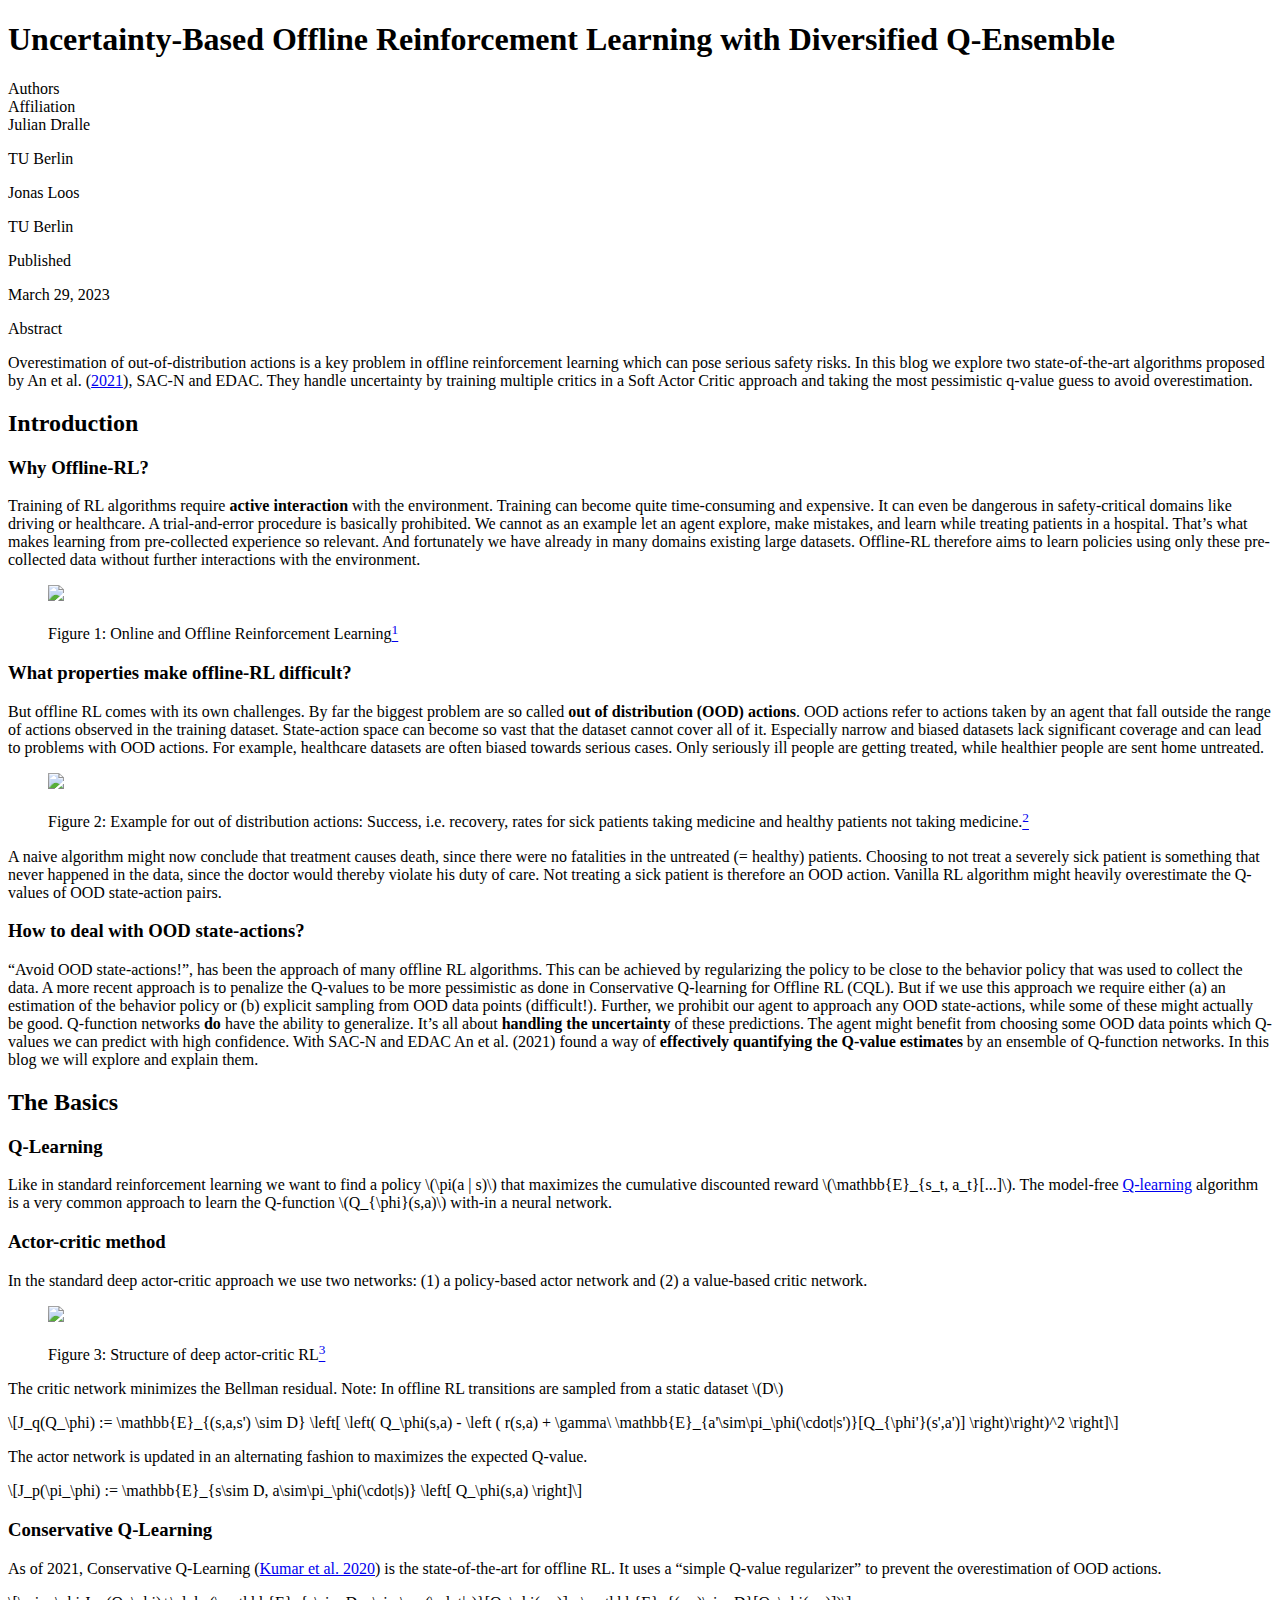
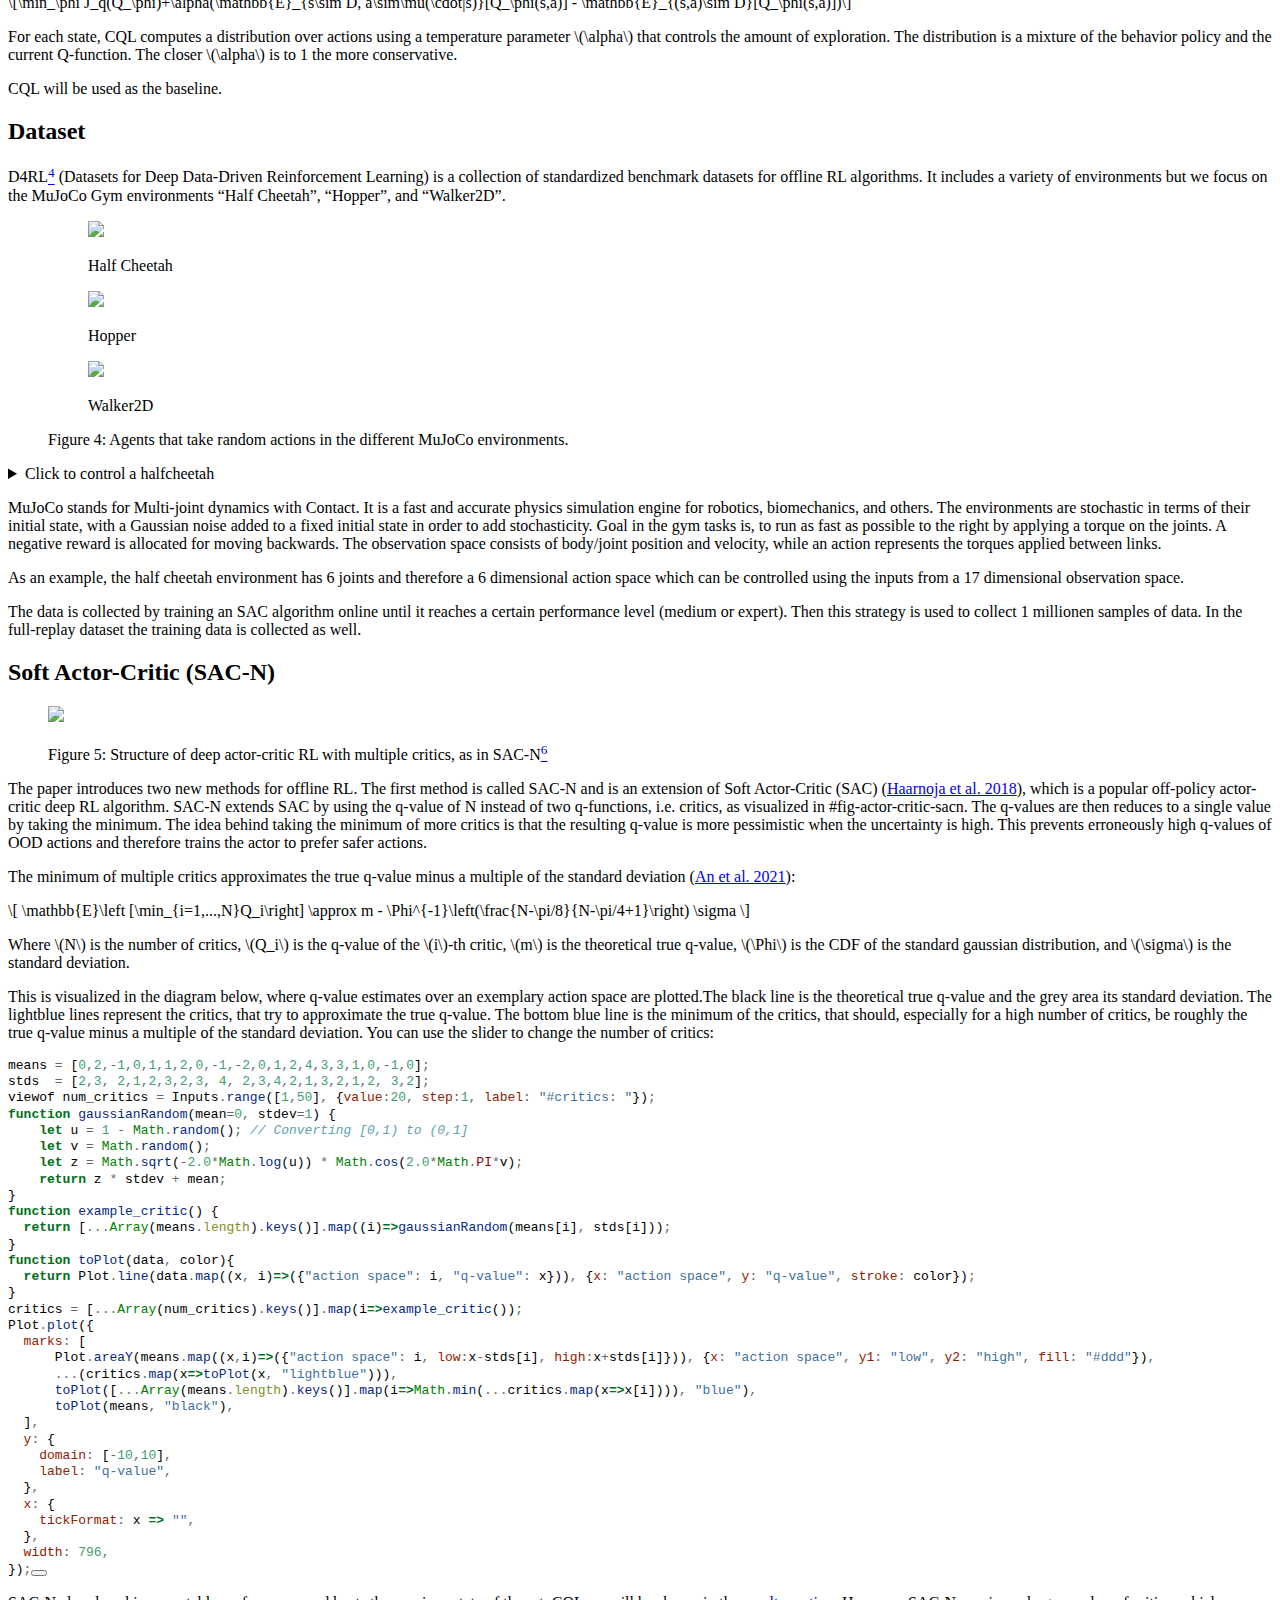
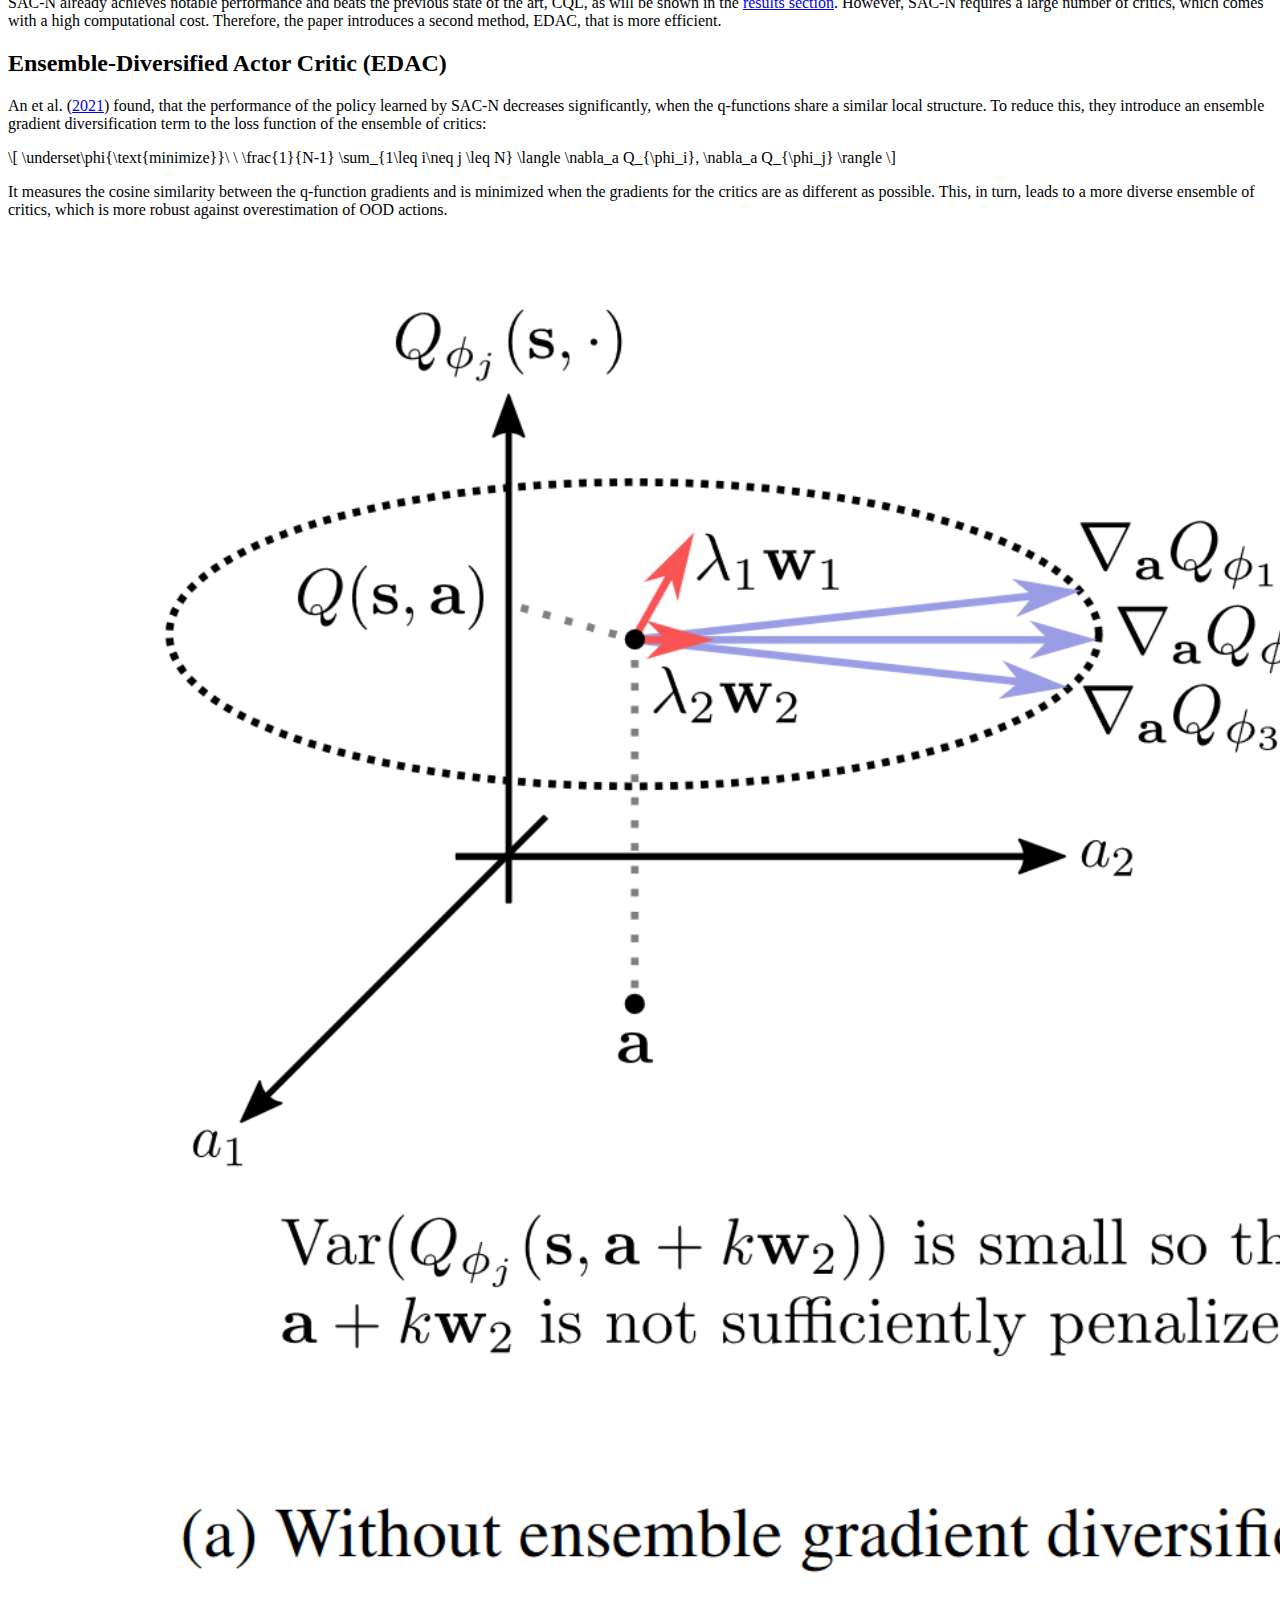
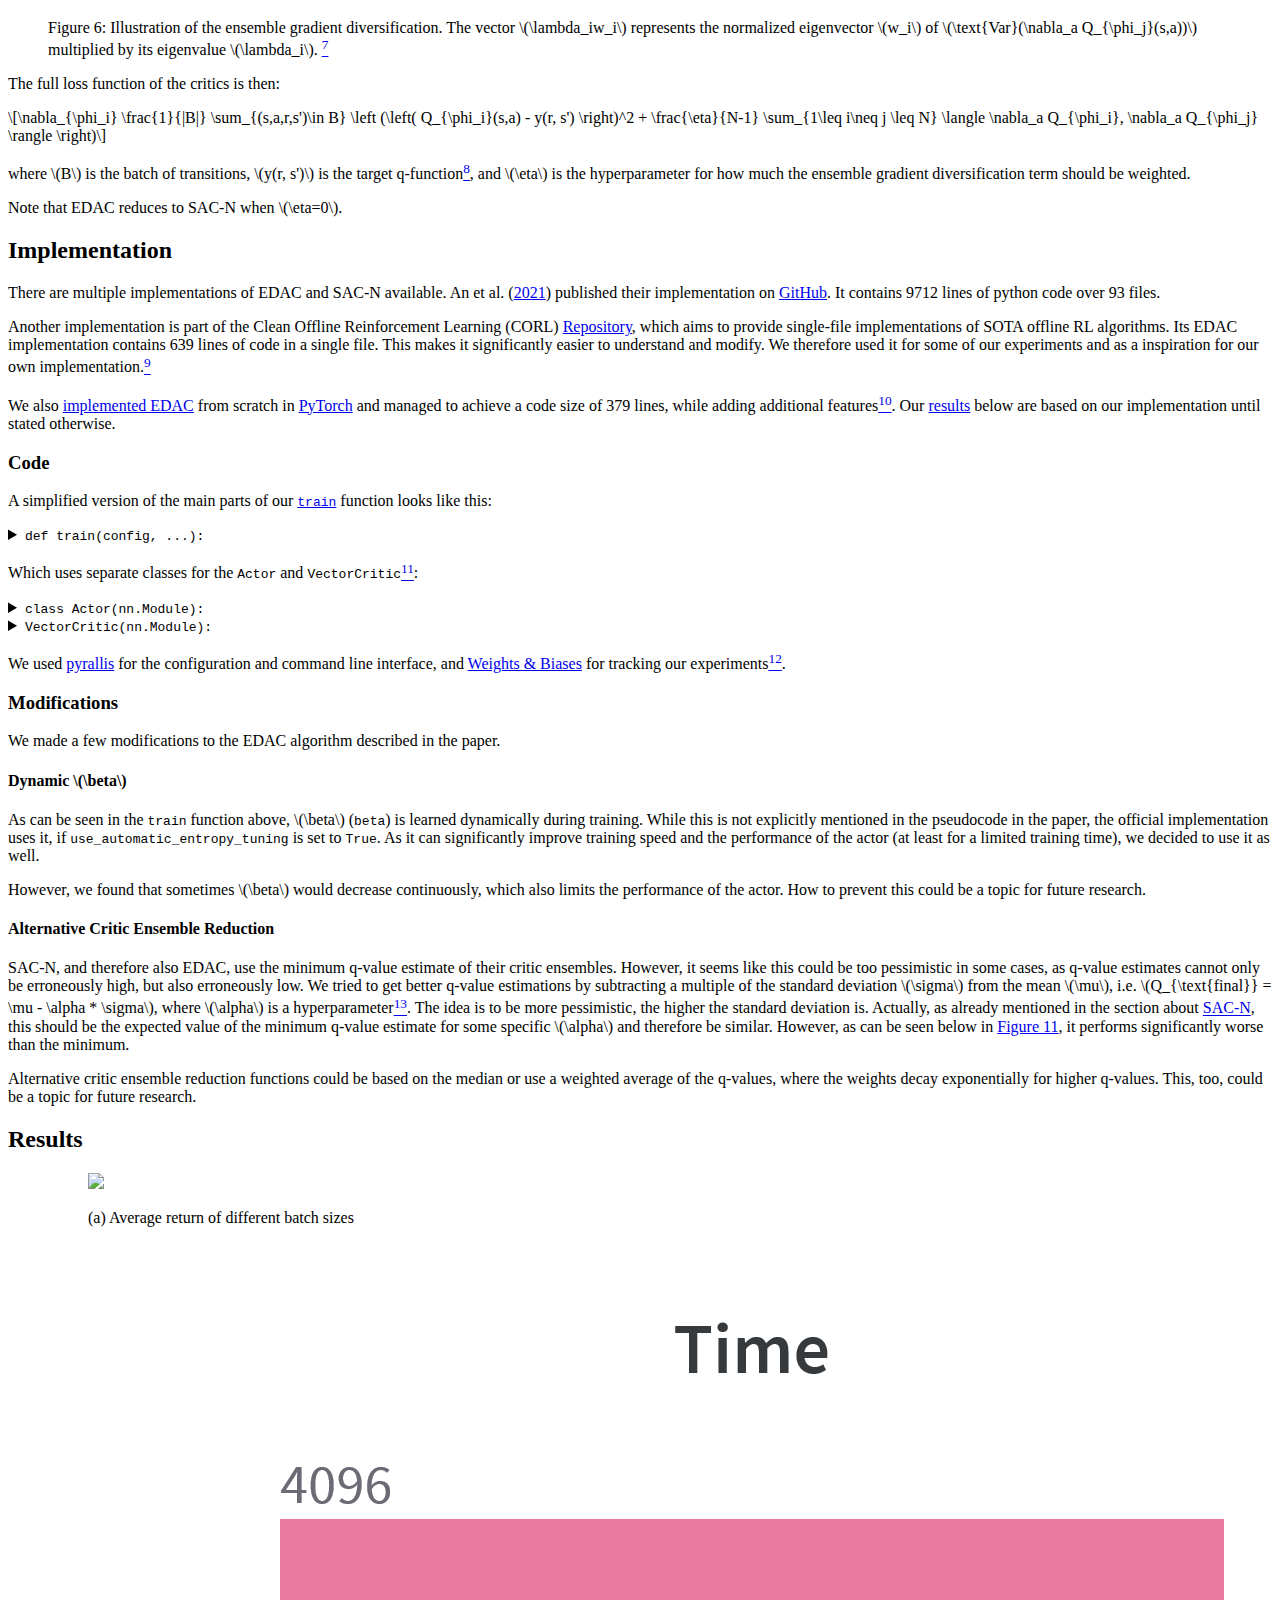
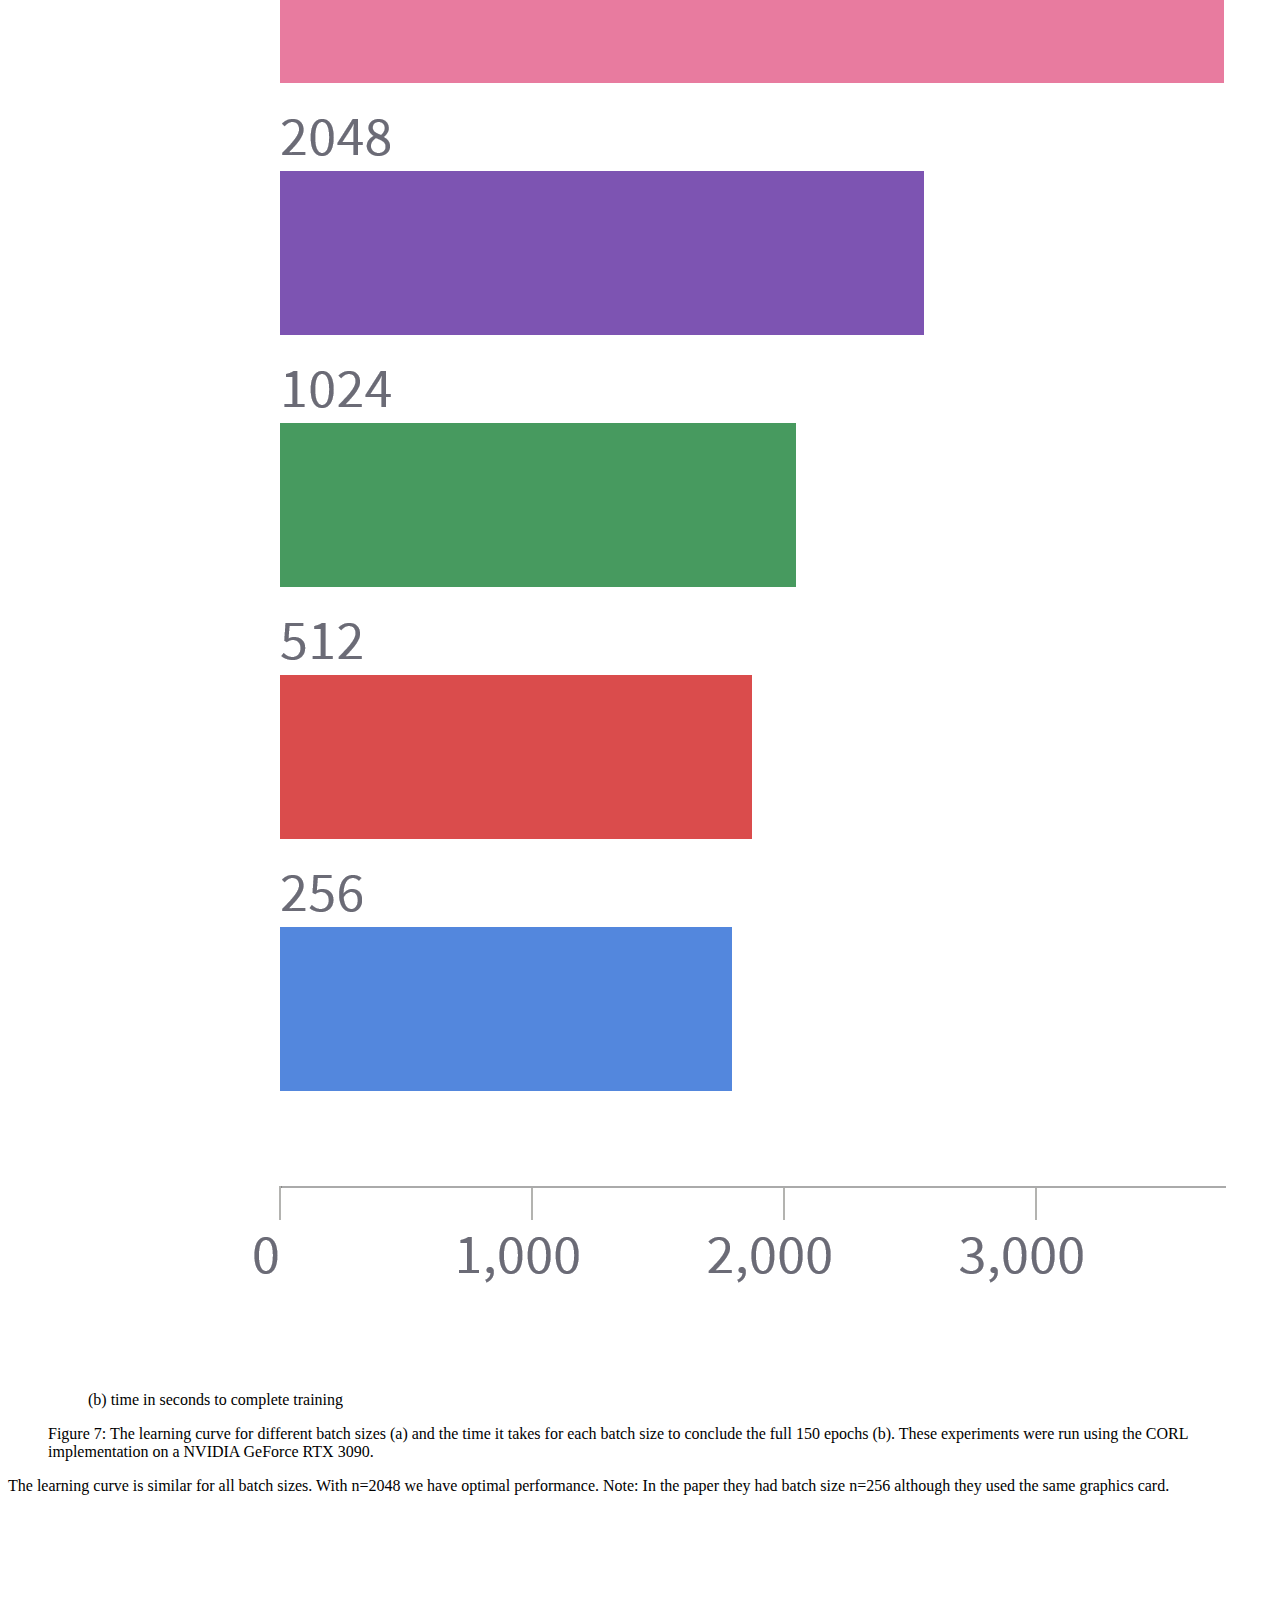
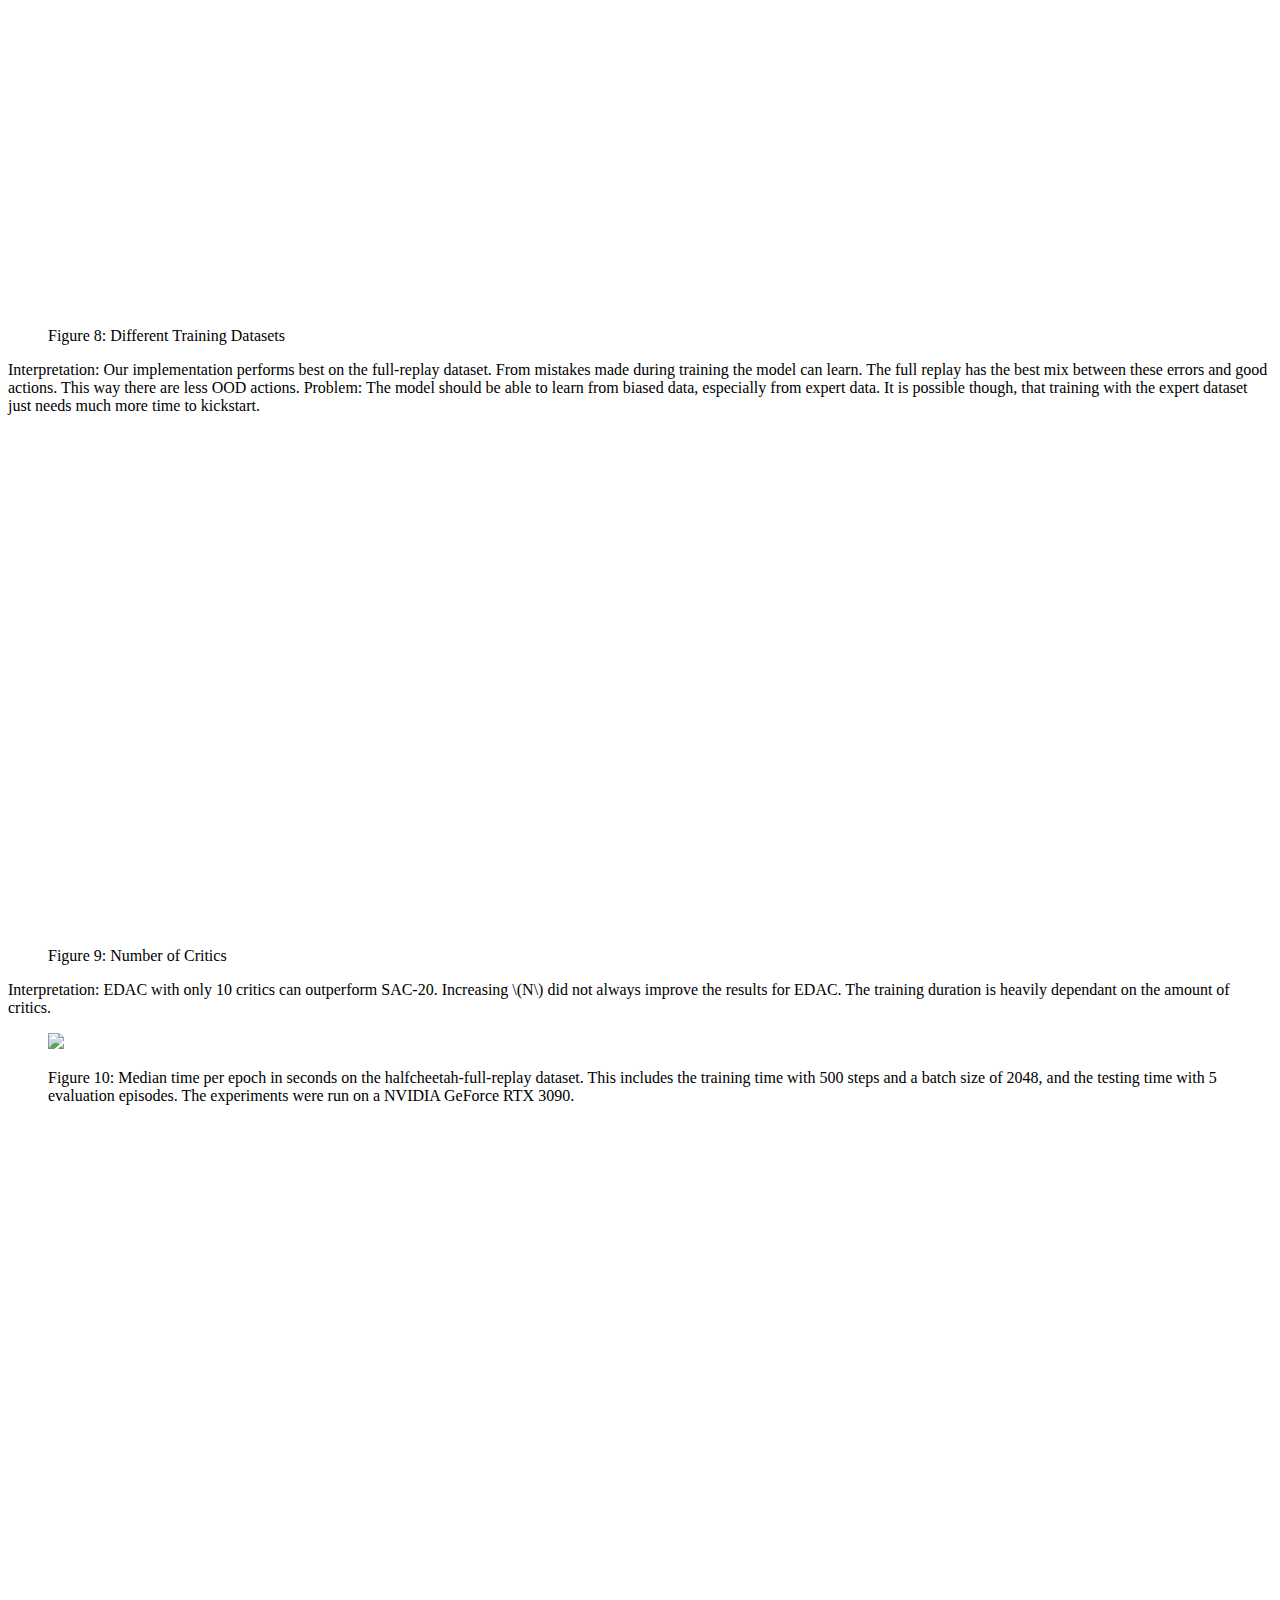
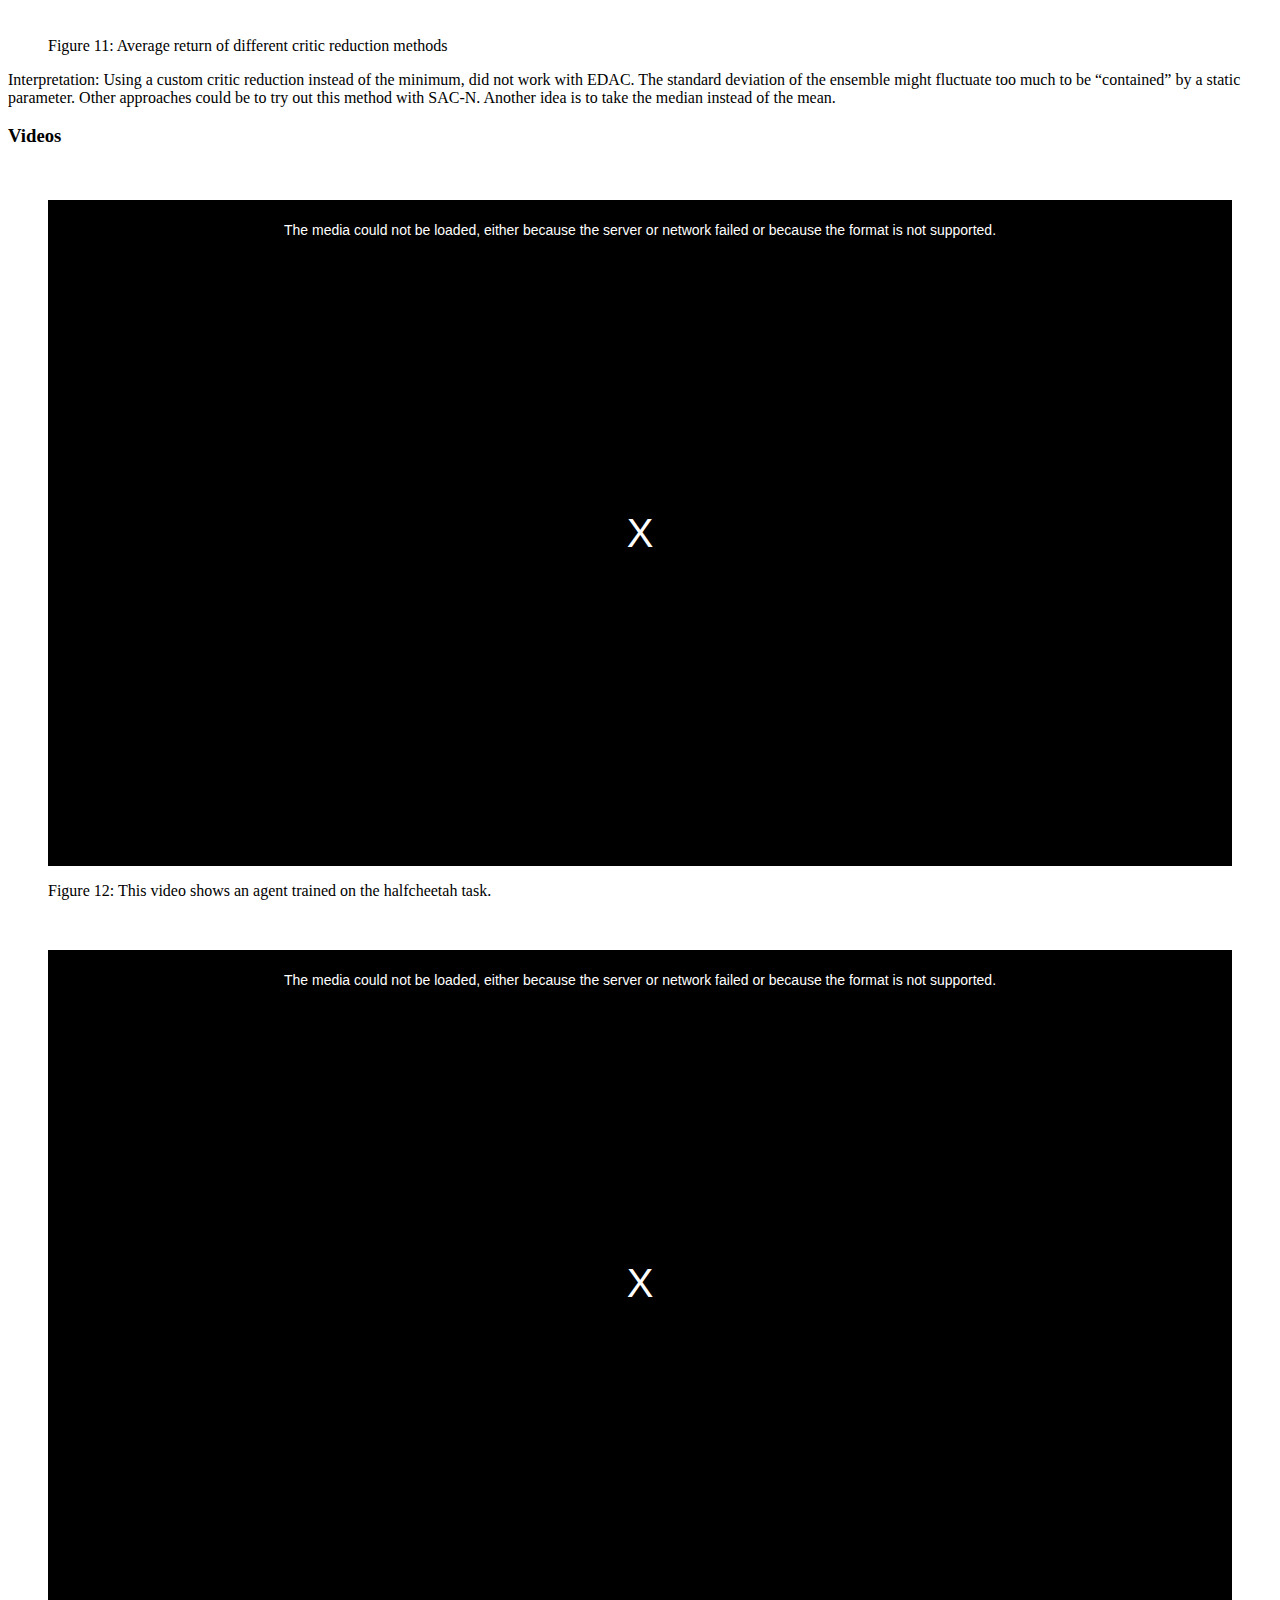
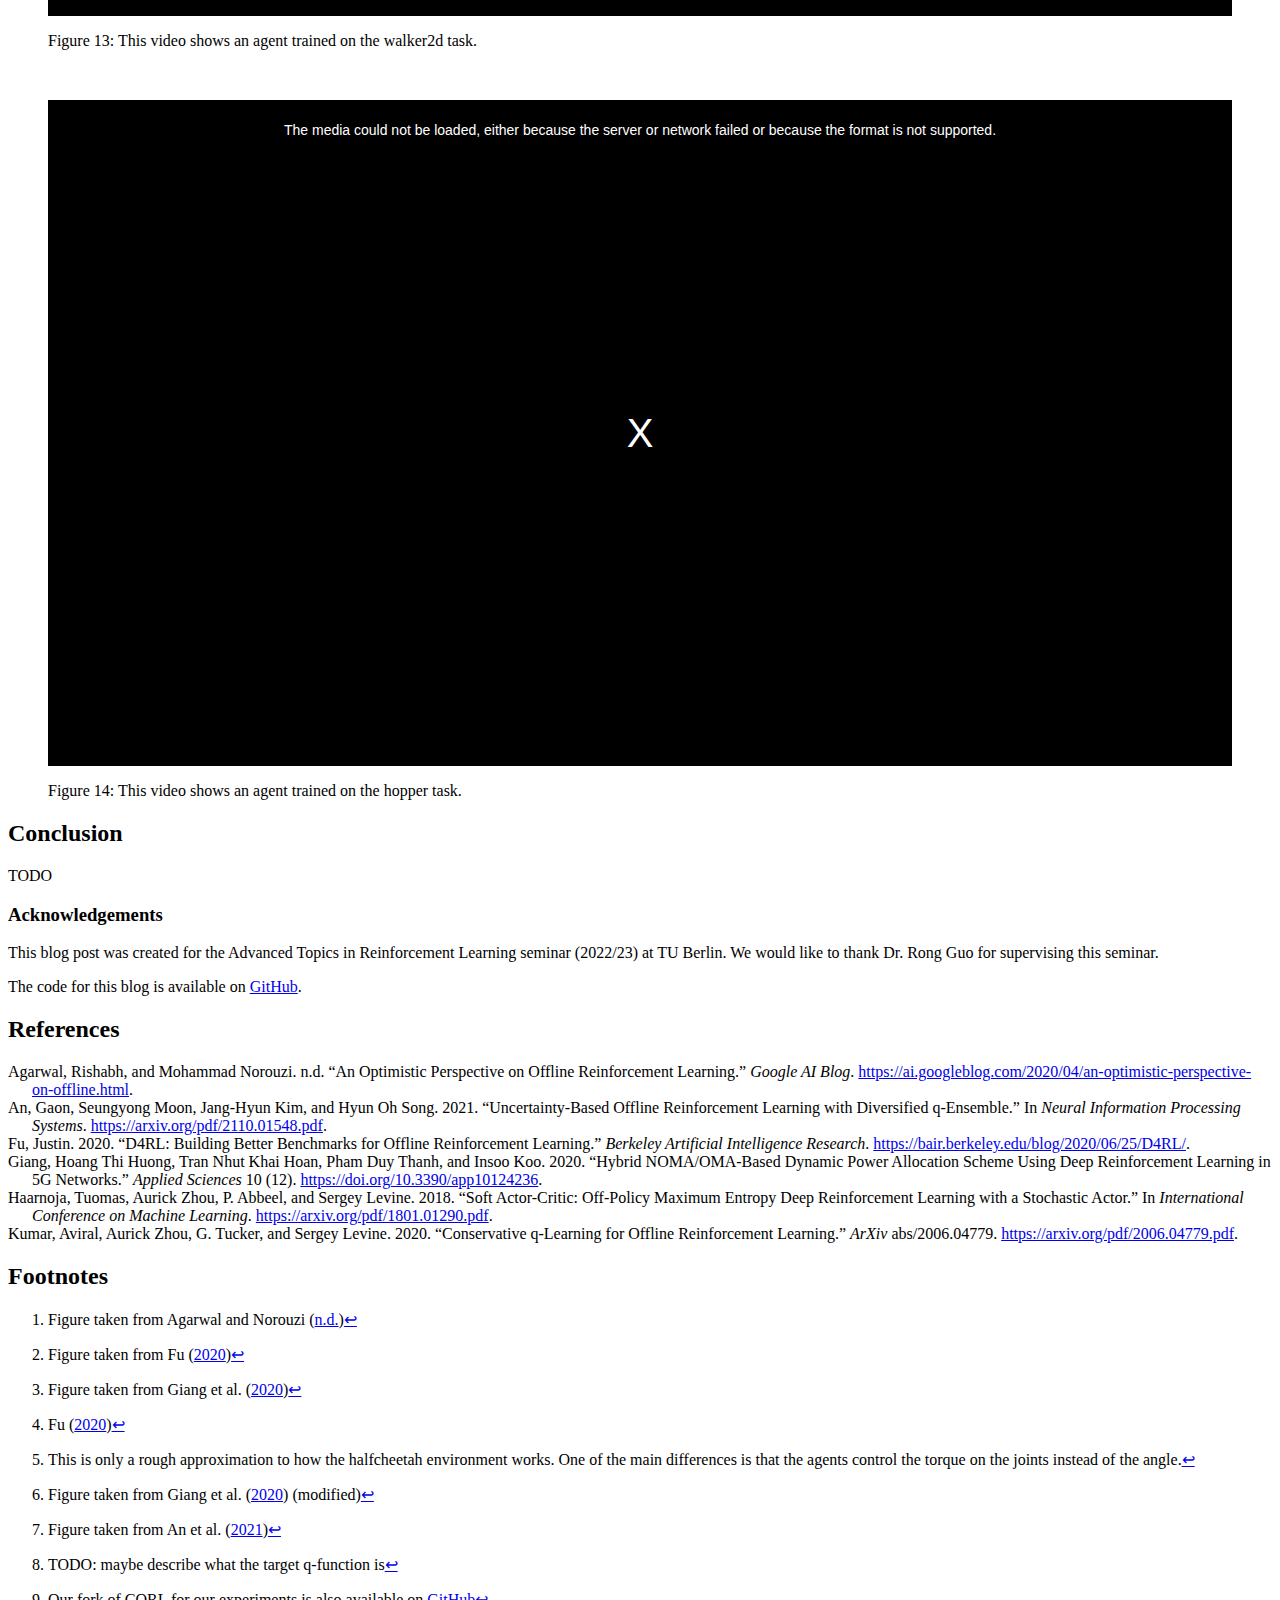
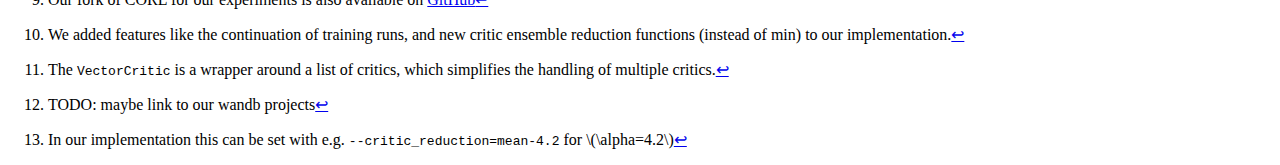
==== commit 3bc386fd: "Built site for gh-pages" ====
--- a/blog.html
+++ b/blog.html
@@ -134,7 +134,7 @@
         require.undef("plotly");
         requirejs.config({
             paths: {
-                'plotly': ['https://cdn.plot.ly/plotly-2.18.2.min']
+                'plotly': ['https://cdn.plot.ly/plotly-2.20.0.min']
             }
         });
         require(['plotly'], function(Plotly) {
@@ -806,9 +806,9 @@
 <div id="fig-datasets" class="quarto-figure quarto-figure-center anchored">
 <figure class="figure">
 
-<div>                            <div id="32a0ed5e-eaf2-467b-8a4c-62e798031939" class="plotly-graph-div" style="height:400px; width:800px;"></div>            <script type="text/javascript">                require(["plotly"], function(Plotly) {                    window.PLOTLYENV=window.PLOTLYENV || {};                                    if (document.getElementById("32a0ed5e-eaf2-467b-8a4c-62e798031939")) {                    Plotly.newPlot(                        "32a0ed5e-eaf2-467b-8a4c-62e798031939",                        [{"line":{"color":"#ff0000","width":1.5},"mode":"lines","name":"full-replay","x":[0,1,2,3,4,5,6,7,8,9,10,11,12,13,14,15,16,17,18,19,20,21,22,23,24,25,26,27,28,29,30,31,32,33,34,35,36,37,38,39,40,41,42,43,44,45,46,47,48,49,50,51,52,53,54,55,56,57,58,59,60,61,62,63,64,65,66,67,68,69,70,71,72,73,74,75,76,77,78,79,80,81,82,83,84,85,86,87,88,89,90,91,92,93,94,95,96,97,98,99,100,101,102,103,104,105,106,107,108,109,110,111,112,113,114,115,116,117,118,119,120,121,122,123,124,125,126,127,128,129,130,131,132,133,134,135,136,137,138,139,140,141,142,143,144,145,146,147,148,149,150,151,152,153,154,155,156,157,158,159,160,161,162,163,164,165,166,167,168,169,170,171,172,173,174,175,176,177,178,179,180,181,182,183,184,185,186,187,188,189,190,191,192,193,194,195,196,197,198,199,200,201,202,203,204,205,206,207,208,209,210,211,212,213,214,215,216,217,218,219,220,221,222,223,224,225,226,227,228,229,230,231,232,233,234,235,236,237,238,239,240,241,242,243,244,245,246,247,248,249,250,251,252,253,254,255,256,257,258,259,260,261,262,263,264,265,266,267,268,269,270,271,272,273,274,275,276,277,278,279,280,281,282,283,284,285,286,287,288,289,290,291,292,293,294,295,296,297,298,299,300,301,302,303,304,305,306,307,308,309,310,311,312,313,314,315,316,317,318,319,320,321,322,323,324,325,326,327,328,329,330,331,332,333,334,335,336,337,338,339,340,341,342,343,344,345,346,347,348,349,350,351,352,353,354,355,356,357,358,359,360,361,362,363,364,365,366,367,368,369,370,371,372,373,374,375,376,377,378,379,380,381,382,383,384,385,386,387,388,389,390,391,392,393,394,395,396,397,398,399],"y":[-569.7512897623649,-470.0244521016074,-561.602054178507,-581.721777908384,-612.8968254165334,-675.9594484122895,-569.124520102009,-501.1633570498689,-571.1971315729132,-557.4908022992955,-420.1805738590271,-381.5525542407314,-536.1687319371958,-580.4892409176896,-429.0237336841308,-441.3078381588144,-568.3116215058269,-594.7711877455171,-717.1730032464576,-649.6365328032483,-646.1591819475454,-642.5826932906947,-597.2364580169933,-661.8580021425747,-603.1089672154194,-636.6617761343002,-622.3902653490804,-578.3066162653539,-565.4529472397006,-587.7422658957048,-542.394359321624,-580.8295396301764,-553.2930399979737,-551.8148362239995,-582.2745811667698,-783.3005793756158,-852.3072104199484,-716.7249374000371,-568.8160488956667,-532.6126541390239,-557.0097969443829,-566.1503030367282,-566.2331263247925,-611.8885221909807,-592.1182863690307,-563.1036014545842,-620.7266195338325,-585.1951546281692,-600.2893022589985,-588.2418450703005,-620.2632655290346,-721.3898552793985,-631.9345218631126,-619.3355598273364,-609.3057640852505,-589.4306644835737,-600.1489451670307,-596.3575819651842,-599.0971176336964,-587.3676273839669,-565.5882134173286,-549.8505590343146,-583.0022900208954,-596.8115968576556,-581.5639348231009,-533.7155038409481,-574.3638508689097,-577.9369356431055,-579.2626184915193,-576.4042397150956,-572.2126549682804,-565.7313993796247,-592.2321341845609,-570.5117848260641,-534.7805509082668,-557.0832629837969,-581.6994291712003,-581.2873155917673,-595.8997794148762,-586.7824536573974,-565.7281301797891,-559.2679026128211,-554.5824002225552,-570.3808469424239,-529.129367237093,-528.0335962270785,-561.2062667061234,-552.6925979851394,-576.1774540367633,-580.3035204545198,-573.208170079139,-560.5136274174075,-585.2203452423073,-551.8683764751563,-565.6406936069625,-572.0115973459558,-568.8698074750532,-526.3012624604501,-571.3499243348782,-561.7120294988906,-566.5848964660402,-550.4891055469313,-551.8874918128718,-574.9973494225853,-556.1889901907288,-537.2820469434994,-569.0136948890224,-545.2027248097274,-465.83965896845336,-553.1305908173858,-566.9233080642407,-545.2757689441461,-529.6795360629369,-564.2483645672447,-526.9182756911478,-465.3830033423653,-497.41581072147375,-498.06415236291343,-550.1861389895585,-541.9269287105012,-536.3507435404921,-523.8911164147819,-565.3665323117993,-490.9204857477921,-548.6521627981799,-496.27958257518367,-553.263439264894,-555.8211423675382,-506.7221275781729,-547.0254354766055,-535.0216712960034,-481.8496868171096,-485.6762409120106,-515.4874565569107,-434.630160989287,-383.8260505742355,-370.4635969024732,-442.28774953078255,-459.0514189813729,-219.2804088922427,-384.3901789898469,-412.8945713493109,-461.3013191181207,-320.0337806151419,-185.30312174659667,90.26826234204192,-51.96111284955484,740.8620729613273,166.3344129209837,259.48652801465084,939.7214106591993,2330.1751347403915,1745.5969817731504,1867.0434559403525,1426.4115457335502,2203.832005530314,2582.413905206673,3704.463355879167,2925.54038652211,2641.78359021595,3186.8281936432595,3584.439593866336,4222.169936566777,4278.421851007086,4061.1713130091257,4278.13215385251,4406.493499599388,4403.3804155782,4725.091417999623,4759.303067479294,4631.234638247435,4671.046179350476,3749.43048995154,4233.238777767991,5217.133768511909,3491.709329728348,4832.796082486488,4989.897736504935,5141.6639000816085,4539.747584805569,5549.016164087583,4364.209654364199,4712.595314003391,4863.156905569818,4946.984016326307,4562.909963881215,5002.288256230726,4360.217547748136,5528.423343678482,3684.099700122648,5056.518463358687,5575.604765099085,5612.345484755033,5858.996741759749,5185.3466904409415,5840.378131440644,5155.289962695844,4565.441685749983,5132.671948816153,6354.806152036121,6228.668035629757,4745.483378030511,6125.847894864717,6161.236593461556,5590.140823588075,6485.290232762894,5891.931236469843,5700.590330885498,6513.774519248716,6622.306868822317,6757.956064275775,7069.7447744585925,7064.839356813279,6588.811897212792,7370.632701928938,7256.637926573258,6663.280730689761,6099.481149912599,7449.769060592132,6508.838235299231,7444.6234999271455,7534.782578046739,7478.42627106802,7677.72813159112,6688.0246470047005,7153.103618694755,7218.405419207284,7099.510123527472,7651.759829023103,7570.967862545905,7068.695737079624,7959.877010666316,7150.868333887972,7985.991078626802,7756.030417972588,7844.104213183715,7751.526048479022,8059.132992837838,8019.990257842492,7967.212614074308,7854.835404393753,8043.563739586079,7120.434124613336,8034.678991900773,8109.63025826051,8004.504033335985,8168.063067193873,8163.253564675986,7776.955734748933,8106.071077183022,8117.945516227144,8125.848977161218,8315.505965006621,8264.65999446053,8039.237173659916,8269.382856477176,8114.231042342959,8312.694968748972,8486.694460210183,8358.7046640209,8318.176852835153,8588.95570598673,8332.157131587639,7978.060400326573,8354.962100986968,8248.462763035137,8416.556548993058,8348.79551748057,8564.03183284124,8427.832595507758,8592.71793962062,8535.963305572059,8356.771050659903,8345.117742063194,8494.5959046348,8460.794273982978,8524.510633433456,8369.852012257994,8640.358753705157,8561.437470163404,8545.295406991288,8370.036021898562,8455.72079926576,8316.807689385725,8679.806972853432,8595.712127132892,8716.340632203573,8531.875514912961,8645.024216556209,8502.62702994663,8568.973296583144,8803.216282109464,8684.82187925895,8550.852288350736,8675.383057525214,8551.617762588703,8664.453536472007,8542.100013451121,8484.615781250472,8620.355037644145,8660.414048470408,8602.784615553046,8544.912487659674,8289.788414341376,8655.92534205975,8476.173534707727,8509.432202468324,8623.610728253987,8431.093357714815,8670.330456916952,8692.544449450808,8438.325702117621,8630.19265676101,8727.768867010647,8849.857665092855,8458.117037444781,8654.287363079702,8532.690722020736,8735.304423803995,8534.856664736444,8657.580166676777,8740.228045704625,8736.955160839545,8810.406888604219,8710.782406763741,8522.02983476772,8773.345092607216,8840.17927093083,8734.637835059508,8556.125613291417,8578.952137394012,8673.636665635328,8684.079683511345,8666.865135134305,8585.611902313323,8727.914922175649,8628.548819413532,8723.128971461116,8693.8000779813,8824.145039023058,8704.09591259211,8608.515885210505,8492.023396272582,8661.320053247504,8608.942438496735,8763.507614222259,8640.703940312062,8566.080406928957,8602.188196056315,8697.95100069273,8642.09272944263,8671.182428789354,8528.089168254392,8799.263425534664,8777.187206447466,8856.165492804636,8645.170600518912,8681.939959552656,8582.44240922167,8426.770244960095,8714.024279019115,8592.257279459132,8887.282263347915,8753.605566879747,8617.781860967581,8755.719617836468,8710.988167200958,8605.774176551862,8625.561317010543,8744.916991024487,8660.1079591732,8714.331859904247,8697.792558233607,8951.11898547456,8668.595891174919,8587.291627951938,8720.292226587137,8686.411669183872,8546.151729907222,8690.887054630579,8661.029712874355,8667.282362071157,8758.02217583948,8734.81743275618,8765.71745122589,8773.074788299826,8777.375328145252,8815.5505693374,8815.661329948387,8775.671343492362,8862.427380372927,8564.044245439625,8796.70210438203,8761.338591608233,8871.481758662847,8790.529227631625,8763.545603634462,8797.149660363917,8880.323443127145,8775.921603533985],"type":"scatter"},{"line":{"color":"#ff00bf","width":1.5},"mode":"lines","name":"expert","x":[0,1,2,3,4,5,6,7,8,9,10,11,12,13,14,15,16,17,18,19,20,21,22,23,24,25,26,27,28,29,30,31,32,33,34,35,36,37,38,39,40,41,42,43,44,45,46,47,48,49,50,51,52,53,54,55,56,57,58,59,60,61,62,63,64,65,66,67,68,69,70,71,72,73,74,75,76,77,78,79,80,81,82,83,84,85,86,87,88,89,90,91,92,93,94,95,96,97,98,99,100,101,102,103,104,105,106,107,108,109,110,111,112,113,114,115,116,117,118,119,120,121,122,123,124,125,126,127,128,129,130,131,132,133,134,135,136,137,138,139,140,141,142,143,144,145,146,147,148,149,150,151,152,153,154,155,156,157,158,159,160,161,162,163,164,165,166,167,168,169,170,171,172,173,174,175,176,177,178,179,180,181,182,183,184,185,186,187,188,189,190,191,192,193,194,195,196,197,198,199,200,201,202,203,204,205,206,207,208,209,210,211,212,213,214,215,216,217,218,219,220,221,222,223,224,225,226,227,228,229,230,231,232,233,234,235,236,237,238,239,240,241,242,243,244,245,246,247,248,249,250,251,252,253,254,255,256,257,258,259,260,261,262,263,264,265,266,267,268,269,270,271,272,273,274,275,276,277,278,279,280,281,282,283,284,285,286,287,288,289,290,291,292,293,294,295,296,297,298,299,300,301,302,303,304,305,306,307,308,309,310,311,312,313,314,315,316,317,318,319,320,321,322,323,324,325,326,327,328,329,330,331,332,333,334,335,336,337,338,339,340,341,342,343,344,345,346,347,348,349,350,351,352,353,354,355,356,357,358,359,360,361,362,363,364,365,366,367,368,369,370,371,372,373,374,375,376,377,378,379,380,381,382,383,384,385,386,387,388,389,390,391,392,393,394,395,396,397,398,399],"y":[-468.7600704104743,-587.1034761269239,-547.6646646017957,-616.7752750207076,-769.341003130148,-667.4043682590335,-724.5955969901759,-749.4762694837448,-669.380135397962,-737.538004041061,-660.1593327773107,-715.6473647640006,-691.1383080381745,-642.4182675915907,-650.2621142427561,-557.4720162696154,-543.9827042974262,-589.6463912923198,-602.6979351929875,-587.9666351476021,-592.7167288927383,-599.8836318836059,-639.0009236691528,-598.0182184298424,-647.2283903080719,-611.6772852532791,-579.760235551319,-648.2947125605433,-577.9600391512266,-594.2784134802274,-654.5515047785261,-527.214662898748,-552.8013812723455,-567.1235478289112,-516.8282452318213,-521.6094453499734,-501.95209051149857,-521.5471642741755,-580.6416483478763,-552.436886132883,-565.7905830605621,-556.0024582712321,-570.672179924707,-564.3681316888577,-611.2424399685123,-506.5636415725713,-528.6101787547691,-492.5182841263497,-521.1876453230645,-532.8013270714737,-487.52130070648855,-491.6535867775934,-503.03016436926606,-551.0649969678695,-585.5873095248091,-533.3456180020286,-551.8396596062302,-607.5487617673228,-543.2110548524093,-557.3671464782517,-549.895651596468,-572.8119718972714,-527.4375872503103,-470.8886593682057,-532.297774213031,-520.6943574198647,-547.0522097982428,-530.1284186455289,-516.0593992612029,-569.1866790217293,-525.0297598896693,-513.9562815736205,-566.4378251629225,-515.019123081282,-480.8754459650256,-532.5326444301234,-540.340536062582,-565.5085219691887,-525.5816721681178,-530.5677637796191,-568.773434108418,-599.8188737528121,-564.9023985923858,-569.1040824128596,-595.7773794466493,-601.975722317884,-601.3494730452319,-525.0134158699248,-529.7942689820327,-534.6859879310947,-585.1652473810992,-558.0168362386864,-543.2512143730593,-565.3031769894069,-531.0352916017955,-546.3423980130345,-555.7144237508965,-560.3227556982625,-514.4664269581124,-643.4752063462618,-694.3352499922498,-638.3427941489249,-583.9623792994936,-608.4688661371981,-530.9020381651906,-449.7131704557909,-484.3657854453261,-510.3768145325822,-592.6017072724178,-606.2145806196866,-512.6607625369409,-590.2678812634756,-599.7070502107495,-585.8028138657216,-561.262222817523,-576.9428994319271,-581.8605542658747,-606.6190689242447,-561.1772426283181,-551.9030310802648,-544.8745181731199,-590.7531752457064,-532.224559547357,-633.7383256989223,-522.1758465849921,-632.3953596040235,-503.6930388858898,-549.1325392338031,-573.9330636836294,-564.9093843541234,-528.2328455633922,-529.9301595506247,-540.4681389306043,-533.4919286977,-549.6196580982095,-540.2472430435255,-520.7345188345944,-559.608945006328,-594.8677584057533,-597.1347918930746,-514.1107309379482,-592.4769971845944,-553.276039669448,-529.2785758609652,-544.0346073752225,-540.6059695581607,-529.3391133969958,-528.6745889157834,-509.5451486310676,-532.9838952823617,-535.9875932413559,-515.9720331390406,-540.879409441452,-551.2690945547035,-548.78339741327,-549.4673569119603,-508.21919085201375,-535.0855175326127,-525.7371477975474,-521.0981452852509,-598.9959636489245,-549.5162910832976,-510.3180226275672,-555.2726761586825,-528.3132751564549,-555.6889822396507,-615.5145119342068,-587.4696152719812,-522.93369661737,-516.0559966811428,-550.7809235166669,-543.6185118929624,-538.2575091815343,-563.2770589924007,-620.6045974551216,-575.2185866634661,-532.3692714473902,-554.515673250066,-543.2819147723498,-553.5991766268753,-514.7420518345773,-537.2923611352339,-541.1641784501273,-552.9542293969483,-562.1879845165898,-492.45306898162073,-522.2913205806426,-549.1094917771343,-566.921576321481,-529.5219385033537,-543.181890220171,-560.3500518202686,-565.238718765893,-506.6918595729098,-553.5372973475157,-551.6436982043258,-506.8253617350539,-560.9829945993857,-453.94794384313,-525.530716460604,-476.16453500736907,-542.7395099773948,-515.3756484423461,-557.7351255299626,-471.9019387509803,-530.7216318748784,-458.2846339467053,-536.8760064843827,-481.78770433294096,-463.9663464341382,-527.5894159805309,-530.4132898780005,-573.0585177463624,-445.6882740127432,-566.0208827138686,-434.4929637910917,-549.9761528613108,-495.7495921578902,-460.17242894037975,-535.6586031188982,-523.1662946134378,-601.6449600995736,-511.7007616273313,-432.8239768067241,-532.0690383209421,-443.7801383753844,-505.75279590002754,-497.1332377535885,-572.3924357556457,-484.5018629564049,-473.34052238535,-521.6941608967732,-528.7303895038815,-532.6858079519702,-446.4682511698174,-492.8434844812092,-498.2387624436808,-530.8912763674148,-565.7065332142106,-470.3159888418065,-532.7944973970117,-452.8577452497211,-578.5145212573,-431.8741961772449,-440.59041190653375,-458.51674218767744,-496.7596156875634,-429.04638307696985,-453.6586417641865,-425.7797761125029,-484.16083812676777,-544.1258377445682,-432.9449544833975,-458.30205130883087,-515.5190486132029,-474.4766953098294,-470.7519384659159,-486.4791402378065,-488.0923457979334,-552.7743402012156,-477.2235511717288,-533.0158594001509,-499.3455648589702,-518.7561630912669,-484.549822880525,-487.5891901822223,-487.0381683802037,-508.5892356443153,-499.237968868656,-566.965814552511,-436.7792589410672,-603.9956731008922,-457.2221051952428,-549.9805459409035,-577.4627257292793,-492.1178072652265,-632.0322585142426,-564.9814709391474,-514.8765996477227,-573.3742491438096,-610.8935530347251,-540.593058405898,-631.1196458915208,-652.2651053544854,-561.2219738141691,-555.2630291069902,-712.4126018616704,-724.2136768487233,-799.306192517629,-689.0174679356671,-620.6366315130342,-675.8836552072702,-730.0240060220535,-665.398115825974,-646.4351741871443,-725.2088252966141,-586.291385179605,-653.2015681023951,-647.7153040976324,-639.3563725358979,-634.5068321712498,-611.1258895320974,-661.8106897600298,-671.7317076150953,-746.251817410296,-703.7981145662293,-555.9828076040785,-642.0345296289789,-530.9293705825451,-645.674811967459,-651.3324717332489,-570.9879693341206,-532.9613752350202,-717.3415707362029,-580.4982779911988,-582.3952671418697,-528.8101827198634,-516.9218265194743,-635.9018227173128,-546.5458180613858,-575.7687474554622,-595.159568579283,-621.5087028165665,-645.7219915076962,-608.9439987675837,-601.790900515418,-655.3501768270075,-690.9755208110191,-734.7874976474038,-722.7939513072018,-587.4591215510245,-651.9550118583574,-681.7814509798031,-700.9532907308205,-624.9519527657271,-723.0038563915327,-662.0574212283561,-639.5820677825602,-591.907424916152,-670.3364833557471,-577.0162115614073,-692.9439458847744,-669.2602758300698,-595.3357464177159,-724.6838603177424,-578.585365272387,-638.0659789786608,-633.1242359410501,-631.7834199237845,-656.507231478985,-712.1058876576137,-684.621070993949,-706.6029325331324,-652.8208467279143,-643.4801023955879,-729.6032010494913,-767.6560567515627,-662.5210103557082,-655.0988328983062,-611.2615859100391,-668.0645919190775,-584.2932751909891,-621.5610635154508,-585.5061809935565,-687.3402991816561,-749.2677785249671,-690.0988191355216,-675.2947385235692,-678.9603202572355,-744.7223254802421,-724.1322171759086,-562.2088455845899,-665.180678409067,-627.6229365208308,-553.3780347739148,-703.7657051410242,-699.0722319964215,-635.8603230813885,-615.427391170633,-630.6515583803732,-755.0316531712203,-733.5610063006318,-694.329643639516,-671.9898810347919,-605.3771584528436,-654.6852098137604,-688.8318040866103,-617.2211668473549,-675.3116306969541,-677.3415341584712,-645.7035875894478,-659.9059493060415,-633.9204228314167,-693.8456829340571,-633.3946098882261,-717.5311797023676,-726.4840092707904,-672.9629427338318,-722.0775521394121,-727.3316421769357],"type":"scatter"},{"line":{"color":"#9700ff","width":1.5},"mode":"lines","name":"medium-v2","x":[0,1,2,3,4,5,6,7,8,9,10,11,12,13,14,15,16,17,18,19,20,21,22,23,24,25,26,27,28,29,30,31,32,33,34,35,36,37,38,39,40,41,42,43,44,45,46,47,48,49,50,51,52,53,54,55,56,57,58,59,60,61,62,63,64,65,66,67,68,69,70,71,72,73,74,75,76,77,78,79,80,81,82,83,84,85,86,87,88,89,90,91,92,93,94,95,96,97,98,99,100,101,102,103,104,105,106,107,108,109,110,111,112,113,114,115,116,117,118,119,120,121,122,123,124,125,126,127,128,129,130,131,132,133,134,135,136,137,138,139,140,141,142,143,144,145,146,147,148,149,150,151,152,153,154,155,156,157,158,159,160,161,162,163,164,165,166,167,168,169,170,171,172,173,174,175,176,177,178,179,180,181,182,183,184,185,186,187,188,189,190,191,192,193,194,195,196,197,198,199,200,201,202,203,204,205,206,207,208,209,210,211,212,213,214,215,216,217,218,219,220,221,222,223,224,225,226,227,228,229,230,231,232,233,234,235,236,237,238,239,240,241,242,243,244,245,246,247,248,249,250,251,252,253,254,255,256,257,258,259,260,261,262,263,264,265,266,267,268,269,270,271,272,273,274,275,276,277,278,279,280,281,282,283,284,285,286,287,288,289,290,291,292,293,294,295,296,297,298,299,300,301,302,303,304,305,306,307,308,309,310,311,312,313,314,315,316,317,318,319,320,321,322,323,324,325,326,327,328,329,330,331,332,333,334,335,336,337,338,339,340,341,342,343,344,345,346,347,348,349,350,351,352,353,354,355,356,357,358,359,360,361,362,363,364,365,366,367,368,369,370,371,372,373,374,375,376,377,378,379,380,381,382,383,384,385,386,387,388,389,390,391,392,393,394,395,396,397,398,399],"y":[-539.0895975958812,-441.9442582242835,-476.6465659247724,-547.0785385914593,-569.6337817111761,-842.9340130012743,-748.4519301987931,-503.6689628947007,-531.0335872041136,-538.8994301311171,-552.6431525522028,-596.0021360616253,-611.6901944875929,-569.1301899502264,-603.9420228399824,-436.6000366843382,-496.9017067832855,-566.0927755959322,-493.79323669848463,-543.8443913381574,-648.826536917287,-702.8621309292117,-666.0966685890987,-668.8117780462605,-589.129028749394,-662.1581092514035,-678.0702176839363,-648.9168809459104,-696.078564013587,-565.2476446056868,-573.3263799336678,-639.9856385735571,-623.5813322472961,-571.0356502307864,-527.9682741389126,-533.7094482729866,-587.6674689710624,-557.7148110257565,-611.3767790695235,-585.0139279072155,-536.0737989588807,-536.8264076982858,-596.0818461262323,-619.9413867168578,-610.2643006147749,-590.3541468172455,-618.1089900029112,-615.5729293931072,-617.5903036418568,-607.8836230885879,-645.9467673471802,-619.5823902657419,-592.1034605670299,-674.3225517370149,-680.1080379051432,-683.351280221181,-678.8238517155477,-723.6745599957021,-751.8389586005992,-709.673914195039,-764.4355342148517,-728.2451709057192,-714.7400329007692,-755.9286307522125,-627.0561700540235,-730.9713609846119,-645.1079505403366,-639.2156073546796,-716.6991218250697,-749.7863686010621,-710.9855425816738,-739.0673222286545,-829.4429864546871,-749.159007195813,-856.4721838695947,-785.8676897757218,-933.7226240869744,-931.7228363555356,-736.3133688251079,-780.9466587445088,-708.9182625829396,-761.9010294493057,-570.6532318017703,-647.0405774253308,-601.3934942426642,-684.3337930186542,-636.0480342257657,-694.3385198408079,-409.60865064397296,-648.316694784696,-594.5322349955079,-641.2751149553369,-642.7187351218519,-607.7606666385941,-795.8783834295461,-852.4231583737395,-730.4043979860414,-662.1292451647923,-617.5656879826095,-545.1262076255399,-662.1760104353714,-558.124481587584,-677.0356285408755,-685.6663359630281,-680.7355136809566,-605.3076508722068,-472.29873397228937,-605.464441812622,-674.2117364519332,-791.942544900167,-750.3431357166321,-709.4422154989472,-679.3539192482558,-644.1520804553462,-822.3367909073406,-848.2940977363371,-1020.3605226853812,-805.4111355015987,-953.6823681374148,-835.6547879341317,-987.8265185998872,-888.2331825171661,-816.5055666916376,-876.2109225925112,-754.5044590483056,-714.1463452198334,-593.1388154993285,-896.0348290819354,-630.559725114084,-595.5638311009461,-698.7270222685443,-599.386323075644,-638.9966665796343,-651.0288796238258,-734.6414566505068,-675.6549155045292,-644.6665714586018,-651.0683517083257,-605.059409321142,-590.6702948326224,-499.6450438784736,-630.2080845657649,-472.5200997050532,-519.4661804908108,-301.0649426833063,-723.3521073024065,-595.1729393943745,-261.240288160108,-93.04392530051322,-202.6342845670491,-209.5048737732212,-410.3322146860461,-744.8034953627293,-154.6053207895908,-565.7556929160193,-461.46416506786807,-193.01214475946253,-111.3112560181732,-143.1579375576254,236.39267397189863,-389.8883566142766,-399.8080208742345,-490.1493191481608,-474.0232871387541,-386.945425731259,-50.80711915594439,-105.14287650493824,577.2349824198569,507.5916158651271,48.23319370309696,429.519093627856,-97.17716844738388,270.798178991783,764.3712404594231,-325.71335466054654,-140.43723619549002,757.3101371462408,1332.7246285672418,1899.531775695693,1757.2408089970206,-160.7192033341287,811.5372190675408,2289.602155709583,1697.5975939386713,1696.2446866091243,1473.9330096938768,2955.5387551955764,3643.691121072135,1732.0688766725586,2056.847113281877,4037.562985244112,3242.939855734118,997.1519460052812,1490.7299737284077,3111.3070030521053,2905.6465300573336,3352.4015312920915,1423.880748510286,2466.677236026914,2290.7684112511474,2499.5878438843624,4029.365955757125,3460.272417953709,3093.8550950363906,5358.638319963093,5282.436717377068,2315.933090198944,5454.804200781881,4093.306969714847,5231.030885125731,2991.6017493158447,4824.472567901595,5035.013988885611,3000.863336693349,5616.687907702532,5609.448164137017,4290.402494577191,5474.376408586592,4390.343240543672,4254.024722376848,5475.69909922694,4432.221177922869,2994.876811857034,4495.066975584829,5275.273511914344,5550.814266842508,4353.930933525104,5542.923723679041,5553.388480669411,5410.921005147452,5473.383482903349,4518.9610811354805,5466.920093659106,4356.124727788607,5734.428368463242,4529.661668056315,5599.322063705906,5652.630239081783,5476.497610224884,4564.286876000903,4532.87611675635,5886.108202577017,4497.164404229985,3224.4458089737154,5645.824732915016,5742.5191456303055,5789.905028358936,5676.783296282678,5834.582685285245,5976.518382882466,4420.84054301246,5844.490240089816,5997.210613399803,5787.971651783929,5833.837507337894,5730.261429611963,5913.009748562456,4597.062668816001,5999.600360726278,5881.223910362986,5822.6692753859625,5803.912362536656,5976.141360637418,5886.67654042658,5998.367750470857,5939.32760723884,5972.0887507589605,5776.463326344994,5934.756305275655,5922.66570859275,6019.489199107817,5909.920782628877,6083.324260973921,6130.927426124812,6002.779204355195,6172.914722260237,6011.82275240875,5862.654427738612,6157.728687085392,5925.02078582872,5914.230050500756,5885.019464033473,5961.946809281117,6030.548798477726,5888.685708336818,6057.6800448440745,6025.569739283581,6301.696788885302,6168.4851634591405,6063.279944074623,6009.724440862623,6223.427237933837,6147.0602219864895,6112.476312178685,5942.510914279888,6017.174664297057,6072.563688851492,6187.39899553183,6041.826661277016,6079.07220152651,6033.540346918771,5850.271698919461,5974.39855478017,6047.746747944142,6169.5704964747865,5956.717347190854,6369.1776372341,6284.393534691395,6374.08185861778,6363.695569450853,6265.107665324678,6231.3507981180655,6315.991569994706,6200.763660133578,6283.838644219216,6126.397500975681,6363.493718638926,6214.488950453844,6395.416280631838,6465.455878950526,6343.827767555113,6301.494542373357,6093.988666129512,6260.750727953318,6122.688783467196,6398.265542535012,6334.287791503824,6268.570436762261,6525.085024334568,6299.693813981168,6463.403598522351,6366.463762425486,6207.597030363298,6415.64066593299,6255.205771800437,6381.474604699481,6073.80804041583,6268.539194643349,6361.942283934719,6269.480717790547,6242.882204288142,6405.584342503624,5625.707125626036,6369.42804632467,6404.118747250815,6420.727020775511,6502.795885364868,6452.786269638861,6254.188582332079,6500.872443446626,6368.133233590774,6280.980864955802,6344.649747555636,6572.232781513774,6562.110783818922,6220.632944636504,6530.579389238028,6427.133391078729,6320.814940245049,6603.594902372996,6493.473582218969,6631.121229455947,6391.86985292352,6410.517200577459,4915.419585226367,6446.814035235727,6655.081093473318,6688.585642629967,6482.349560854783,6532.152206744121,6592.261289911627,6735.313984710607,6440.58667225565,6387.019167763398,6341.683151103107,6640.450754736802,6686.946560668463,6393.289189420078,6568.971458649568,6473.681034431897,6585.246463778749,6472.639164060462,6565.349928754746,6506.141174879697,6473.889051775623,6479.846696401231,6449.873205565819,6396.994622167253,6452.714227269331,6646.834310543973,6563.619275628947,6527.507248623324,6672.132703667785,6649.254659458138,6493.626289205529,6478.975540937198,6232.089682179402,6608.535432578729,6372.217137760554,6419.845879673972],"type":"scatter"}],                        {"template":{"data":{"histogram2dcontour":[{"type":"histogram2dcontour","colorbar":{"outlinewidth":0,"ticks":""},"colorscale":[[0.0,"#0d0887"],[0.1111111111111111,"#46039f"],[0.2222222222222222,"#7201a8"],[0.3333333333333333,"#9c179e"],[0.4444444444444444,"#bd3786"],[0.5555555555555556,"#d8576b"],[0.6666666666666666,"#ed7953"],[0.7777777777777778,"#fb9f3a"],[0.8888888888888888,"#fdca26"],[1.0,"#f0f921"]]}],"choropleth":[{"type":"choropleth","colorbar":{"outlinewidth":0,"ticks":""}}],"histogram2d":[{"type":"histogram2d","colorbar":{"outlinewidth":0,"ticks":""},"colorscale":[[0.0,"#0d0887"],[0.1111111111111111,"#46039f"],[0.2222222222222222,"#7201a8"],[0.3333333333333333,"#9c179e"],[0.4444444444444444,"#bd3786"],[0.5555555555555556,"#d8576b"],[0.6666666666666666,"#ed7953"],[0.7777777777777778,"#fb9f3a"],[0.8888888888888888,"#fdca26"],[1.0,"#f0f921"]]}],"heatmap":[{"type":"heatmap","colorbar":{"outlinewidth":0,"ticks":""},"colorscale":[[0.0,"#0d0887"],[0.1111111111111111,"#46039f"],[0.2222222222222222,"#7201a8"],[0.3333333333333333,"#9c179e"],[0.4444444444444444,"#bd3786"],[0.5555555555555556,"#d8576b"],[0.6666666666666666,"#ed7953"],[0.7777777777777778,"#fb9f3a"],[0.8888888888888888,"#fdca26"],[1.0,"#f0f921"]]}],"heatmapgl":[{"type":"heatmapgl","colorbar":{"outlinewidth":0,"ticks":""},"colorscale":[[0.0,"#0d0887"],[0.1111111111111111,"#46039f"],[0.2222222222222222,"#7201a8"],[0.3333333333333333,"#9c179e"],[0.4444444444444444,"#bd3786"],[0.5555555555555556,"#d8576b"],[0.6666666666666666,"#ed7953"],[0.7777777777777778,"#fb9f3a"],[0.8888888888888888,"#fdca26"],[1.0,"#f0f921"]]}],"contourcarpet":[{"type":"contourcarpet","colorbar":{"outlinewidth":0,"ticks":""}}],"contour":[{"type":"contour","colorbar":{"outlinewidth":0,"ticks":""},"colorscale":[[0.0,"#0d0887"],[0.1111111111111111,"#46039f"],[0.2222222222222222,"#7201a8"],[0.3333333333333333,"#9c179e"],[0.4444444444444444,"#bd3786"],[0.5555555555555556,"#d8576b"],[0.6666666666666666,"#ed7953"],[0.7777777777777778,"#fb9f3a"],[0.8888888888888888,"#fdca26"],[1.0,"#f0f921"]]}],"surface":[{"type":"surface","colorbar":{"outlinewidth":0,"ticks":""},"colorscale":[[0.0,"#0d0887"],[0.1111111111111111,"#46039f"],[0.2222222222222222,"#7201a8"],[0.3333333333333333,"#9c179e"],[0.4444444444444444,"#bd3786"],[0.5555555555555556,"#d8576b"],[0.6666666666666666,"#ed7953"],[0.7777777777777778,"#fb9f3a"],[0.8888888888888888,"#fdca26"],[1.0,"#f0f921"]]}],"mesh3d":[{"type":"mesh3d","colorbar":{"outlinewidth":0,"ticks":""}}],"scatter":[{"fillpattern":{"fillmode":"overlay","size":10,"solidity":0.2},"type":"scatter"}],"parcoords":[{"type":"parcoords","line":{"colorbar":{"outlinewidth":0,"ticks":""}}}],"scatterpolargl":[{"type":"scatterpolargl","marker":{"colorbar":{"outlinewidth":0,"ticks":""}}}],"bar":[{"error_x":{"color":"#2a3f5f"},"error_y":{"color":"#2a3f5f"},"marker":{"line":{"color":"#E5ECF6","width":0.5},"pattern":{"fillmode":"overlay","size":10,"solidity":0.2}},"type":"bar"}],"scattergeo":[{"type":"scattergeo","marker":{"colorbar":{"outlinewidth":0,"ticks":""}}}],"scatterpolar":[{"type":"scatterpolar","marker":{"colorbar":{"outlinewidth":0,"ticks":""}}}],"histogram":[{"marker":{"pattern":{"fillmode":"overlay","size":10,"solidity":0.2}},"type":"histogram"}],"scattergl":[{"type":"scattergl","marker":{"colorbar":{"outlinewidth":0,"ticks":""}}}],"scatter3d":[{"type":"scatter3d","line":{"colorbar":{"outlinewidth":0,"ticks":""}},"marker":{"colorbar":{"outlinewidth":0,"ticks":""}}}],"scattermapbox":[{"type":"scattermapbox","marker":{"colorbar":{"outlinewidth":0,"ticks":""}}}],"scatterternary":[{"type":"scatterternary","marker":{"colorbar":{"outlinewidth":0,"ticks":""}}}],"scattercarpet":[{"type":"scattercarpet","marker":{"colorbar":{"outlinewidth":0,"ticks":""}}}],"carpet":[{"aaxis":{"endlinecolor":"#2a3f5f","gridcolor":"white","linecolor":"white","minorgridcolor":"white","startlinecolor":"#2a3f5f"},"baxis":{"endlinecolor":"#2a3f5f","gridcolor":"white","linecolor":"white","minorgridcolor":"white","startlinecolor":"#2a3f5f"},"type":"carpet"}],"table":[{"cells":{"fill":{"color":"#EBF0F8"},"line":{"color":"white"}},"header":{"fill":{"color":"#C8D4E3"},"line":{"color":"white"}},"type":"table"}],"barpolar":[{"marker":{"line":{"color":"#E5ECF6","width":0.5},"pattern":{"fillmode":"overlay","size":10,"solidity":0.2}},"type":"barpolar"}],"pie":[{"automargin":true,"type":"pie"}]},"layout":{"autotypenumbers":"strict","colorway":["#636efa","#EF553B","#00cc96","#ab63fa","#FFA15A","#19d3f3","#FF6692","#B6E880","#FF97FF","#FECB52"],"font":{"color":"#2a3f5f"},"hovermode":"closest","hoverlabel":{"align":"left"},"paper_bgcolor":"white","plot_bgcolor":"#E5ECF6","polar":{"bgcolor":"#E5ECF6","angularaxis":{"gridcolor":"white","linecolor":"white","ticks":""},"radialaxis":{"gridcolor":"white","linecolor":"white","ticks":""}},"ternary":{"bgcolor":"#E5ECF6","aaxis":{"gridcolor":"white","linecolor":"white","ticks":""},"baxis":{"gridcolor":"white","linecolor":"white","ticks":""},"caxis":{"gridcolor":"white","linecolor":"white","ticks":""}},"coloraxis":{"colorbar":{"outlinewidth":0,"ticks":""}},"colorscale":{"sequential":[[0.0,"#0d0887"],[0.1111111111111111,"#46039f"],[0.2222222222222222,"#7201a8"],[0.3333333333333333,"#9c179e"],[0.4444444444444444,"#bd3786"],[0.5555555555555556,"#d8576b"],[0.6666666666666666,"#ed7953"],[0.7777777777777778,"#fb9f3a"],[0.8888888888888888,"#fdca26"],[1.0,"#f0f921"]],"sequentialminus":[[0.0,"#0d0887"],[0.1111111111111111,"#46039f"],[0.2222222222222222,"#7201a8"],[0.3333333333333333,"#9c179e"],[0.4444444444444444,"#bd3786"],[0.5555555555555556,"#d8576b"],[0.6666666666666666,"#ed7953"],[0.7777777777777778,"#fb9f3a"],[0.8888888888888888,"#fdca26"],[1.0,"#f0f921"]],"diverging":[[0,"#8e0152"],[0.1,"#c51b7d"],[0.2,"#de77ae"],[0.3,"#f1b6da"],[0.4,"#fde0ef"],[0.5,"#f7f7f7"],[0.6,"#e6f5d0"],[0.7,"#b8e186"],[0.8,"#7fbc41"],[0.9,"#4d9221"],[1,"#276419"]]},"xaxis":{"gridcolor":"white","linecolor":"white","ticks":"","title":{"standoff":15},"zerolinecolor":"white","automargin":true,"zerolinewidth":2},"yaxis":{"gridcolor":"white","linecolor":"white","ticks":"","title":{"standoff":15},"zerolinecolor":"white","automargin":true,"zerolinewidth":2},"scene":{"xaxis":{"backgroundcolor":"#E5ECF6","gridcolor":"white","linecolor":"white","showbackground":true,"ticks":"","zerolinecolor":"white","gridwidth":2},"yaxis":{"backgroundcolor":"#E5ECF6","gridcolor":"white","linecolor":"white","showbackground":true,"ticks":"","zerolinecolor":"white","gridwidth":2},"zaxis":{"backgroundcolor":"#E5ECF6","gridcolor":"white","linecolor":"white","showbackground":true,"ticks":"","zerolinecolor":"white","gridwidth":2}},"shapedefaults":{"line":{"color":"#2a3f5f"}},"annotationdefaults":{"arrowcolor":"#2a3f5f","arrowhead":0,"arrowwidth":1},"geo":{"bgcolor":"white","landcolor":"#E5ECF6","subunitcolor":"white","showland":true,"showlakes":true,"lakecolor":"white"},"title":{"x":0.05},"mapbox":{"style":"light"}}},"xaxis":{"tickfont":{"family":"Arial","size":12,"color":"rgb(82, 82, 82)"},"title":{"text":"Epoch"},"showline":true,"showgrid":true,"showticklabels":true,"linecolor":"rgb(204, 204, 204)","linewidth":2,"ticks":"outside"},"yaxis":{"tickfont":{"family":"Arial","size":12,"color":"rgb(82, 82, 82)"},"title":{"text":"Average Return"},"showgrid":true,"zeroline":true,"showline":true,"showticklabels":true,"linecolor":"rgb(204, 204, 204)","linewidth":2,"ticks":"outside"},"margin":{"autoexpand":true,"l":100,"r":20,"t":110},"font":{"family":"Courier New, monospace","size":18,"color":"black"},"title":{"text":"Full-Replay best dataset, Expert doesn't train"},"autosize":false,"width":800,"height":400,"showlegend":true,"legend":{"title":{"text":"Dataset"}},"plot_bgcolor":"white"},                        {"responsive": true}                    ).then(function(){
+<div>                            <div id="11900f93-b872-4500-8e82-3d37203a795f" class="plotly-graph-div" style="height:400px; width:800px;"></div>            <script type="text/javascript">                require(["plotly"], function(Plotly) {                    window.PLOTLYENV=window.PLOTLYENV || {};                                    if (document.getElementById("11900f93-b872-4500-8e82-3d37203a795f")) {                    Plotly.newPlot(                        "11900f93-b872-4500-8e82-3d37203a795f",                        [{"line":{"color":"#ff0000","width":1.5},"mode":"lines","name":"full-replay","x":[0,1,2,3,4,5,6,7,8,9,10,11,12,13,14,15,16,17,18,19,20,21,22,23,24,25,26,27,28,29,30,31,32,33,34,35,36,37,38,39,40,41,42,43,44,45,46,47,48,49,50,51,52,53,54,55,56,57,58,59,60,61,62,63,64,65,66,67,68,69,70,71,72,73,74,75,76,77,78,79,80,81,82,83,84,85,86,87,88,89,90,91,92,93,94,95,96,97,98,99,100,101,102,103,104,105,106,107,108,109,110,111,112,113,114,115,116,117,118,119,120,121,122,123,124,125,126,127,128,129,130,131,132,133,134,135,136,137,138,139,140,141,142,143,144,145,146,147,148,149,150,151,152,153,154,155,156,157,158,159,160,161,162,163,164,165,166,167,168,169,170,171,172,173,174,175,176,177,178,179,180,181,182,183,184,185,186,187,188,189,190,191,192,193,194,195,196,197,198,199,200,201,202,203,204,205,206,207,208,209,210,211,212,213,214,215,216,217,218,219,220,221,222,223,224,225,226,227,228,229,230,231,232,233,234,235,236,237,238,239,240,241,242,243,244,245,246,247,248,249,250,251,252,253,254,255,256,257,258,259,260,261,262,263,264,265,266,267,268,269,270,271,272,273,274,275,276,277,278,279,280,281,282,283,284,285,286,287,288,289,290,291,292,293,294,295,296,297,298,299,300,301,302,303,304,305,306,307,308,309,310,311,312,313,314,315,316,317,318,319,320,321,322,323,324,325,326,327,328,329,330,331,332,333,334,335,336,337,338,339,340,341,342,343,344,345,346,347,348,349,350,351,352,353,354,355,356,357,358,359,360,361,362,363,364,365,366,367,368,369,370,371,372,373,374,375,376,377,378,379,380,381,382,383,384,385,386,387,388,389,390,391,392,393,394,395,396,397,398,399],"y":[-569.7512897623649,-470.0244521016074,-561.602054178507,-581.721777908384,-612.8968254165334,-675.9594484122895,-569.124520102009,-501.1633570498689,-571.1971315729132,-557.4908022992955,-420.1805738590271,-381.5525542407314,-536.1687319371958,-580.4892409176896,-429.0237336841308,-441.3078381588144,-568.3116215058269,-594.7711877455171,-717.1730032464576,-649.6365328032483,-646.1591819475454,-642.5826932906947,-597.2364580169933,-661.8580021425747,-603.1089672154194,-636.6617761343002,-622.3902653490804,-578.3066162653539,-565.4529472397006,-587.7422658957048,-542.394359321624,-580.8295396301764,-553.2930399979737,-551.8148362239995,-582.2745811667698,-783.3005793756158,-852.3072104199484,-716.7249374000371,-568.8160488956667,-532.6126541390239,-557.0097969443829,-566.1503030367282,-566.2331263247925,-611.8885221909807,-592.1182863690307,-563.1036014545842,-620.7266195338325,-585.1951546281692,-600.2893022589985,-588.2418450703005,-620.2632655290346,-721.3898552793985,-631.9345218631126,-619.3355598273364,-609.3057640852505,-589.4306644835737,-600.1489451670307,-596.3575819651842,-599.0971176336964,-587.3676273839669,-565.5882134173286,-549.8505590343146,-583.0022900208954,-596.8115968576556,-581.5639348231009,-533.7155038409481,-574.3638508689097,-577.9369356431055,-579.2626184915193,-576.4042397150956,-572.2126549682804,-565.7313993796247,-592.2321341845609,-570.5117848260641,-534.7805509082668,-557.0832629837969,-581.6994291712003,-581.2873155917673,-595.8997794148762,-586.7824536573974,-565.7281301797891,-559.2679026128211,-554.5824002225552,-570.3808469424239,-529.129367237093,-528.0335962270785,-561.2062667061234,-552.6925979851394,-576.1774540367633,-580.3035204545198,-573.208170079139,-560.5136274174075,-585.2203452423073,-551.8683764751563,-565.6406936069625,-572.0115973459558,-568.8698074750532,-526.3012624604501,-571.3499243348782,-561.7120294988906,-566.5848964660402,-550.4891055469313,-551.8874918128718,-574.9973494225853,-556.1889901907288,-537.2820469434994,-569.0136948890224,-545.2027248097274,-465.83965896845336,-553.1305908173858,-566.9233080642407,-545.2757689441461,-529.6795360629369,-564.2483645672447,-526.9182756911478,-465.3830033423653,-497.41581072147375,-498.06415236291343,-550.1861389895585,-541.9269287105012,-536.3507435404921,-523.8911164147819,-565.3665323117993,-490.9204857477921,-548.6521627981799,-496.27958257518367,-553.263439264894,-555.8211423675382,-506.7221275781729,-547.0254354766055,-535.0216712960034,-481.8496868171096,-485.6762409120106,-515.4874565569107,-434.630160989287,-383.8260505742355,-370.4635969024732,-442.28774953078255,-459.0514189813729,-219.2804088922427,-384.3901789898469,-412.8945713493109,-461.3013191181207,-320.0337806151419,-185.30312174659667,90.26826234204192,-51.96111284955484,740.8620729613273,166.3344129209837,259.48652801465084,939.7214106591993,2330.1751347403915,1745.5969817731504,1867.0434559403525,1426.4115457335502,2203.832005530314,2582.413905206673,3704.463355879167,2925.54038652211,2641.78359021595,3186.8281936432595,3584.439593866336,4222.169936566777,4278.421851007086,4061.1713130091257,4278.13215385251,4406.493499599388,4403.3804155782,4725.091417999623,4759.303067479294,4631.234638247435,4671.046179350476,3749.43048995154,4233.238777767991,5217.133768511909,3491.709329728348,4832.796082486488,4989.897736504935,5141.6639000816085,4539.747584805569,5549.016164087583,4364.209654364199,4712.595314003391,4863.156905569818,4946.984016326307,4562.909963881215,5002.288256230726,4360.217547748136,5528.423343678482,3684.099700122648,5056.518463358687,5575.604765099085,5612.345484755033,5858.996741759749,5185.3466904409415,5840.378131440644,5155.289962695844,4565.441685749983,5132.671948816153,6354.806152036121,6228.668035629757,4745.483378030511,6125.847894864717,6161.236593461556,5590.140823588075,6485.290232762894,5891.931236469843,5700.590330885498,6513.774519248716,6622.306868822317,6757.956064275775,7069.7447744585925,7064.839356813279,6588.811897212792,7370.632701928938,7256.637926573258,6663.280730689761,6099.481149912599,7449.769060592132,6508.838235299231,7444.6234999271455,7534.782578046739,7478.42627106802,7677.72813159112,6688.0246470047005,7153.103618694755,7218.405419207284,7099.510123527472,7651.759829023103,7570.967862545905,7068.695737079624,7959.877010666316,7150.868333887972,7985.991078626802,7756.030417972588,7844.104213183715,7751.526048479022,8059.132992837838,8019.990257842492,7967.212614074308,7854.835404393753,8043.563739586079,7120.434124613336,8034.678991900773,8109.63025826051,8004.504033335985,8168.063067193873,8163.253564675986,7776.955734748933,8106.071077183022,8117.945516227144,8125.848977161218,8315.505965006621,8264.65999446053,8039.237173659916,8269.382856477176,8114.231042342959,8312.694968748972,8486.694460210183,8358.7046640209,8318.176852835153,8588.95570598673,8332.157131587639,7978.060400326573,8354.962100986968,8248.462763035137,8416.556548993058,8348.79551748057,8564.03183284124,8427.832595507758,8592.71793962062,8535.963305572059,8356.771050659903,8345.117742063194,8494.5959046348,8460.794273982978,8524.510633433456,8369.852012257994,8640.358753705157,8561.437470163404,8545.295406991288,8370.036021898562,8455.72079926576,8316.807689385725,8679.806972853432,8595.712127132892,8716.340632203573,8531.875514912961,8645.024216556209,8502.62702994663,8568.973296583144,8803.216282109464,8684.82187925895,8550.852288350736,8675.383057525214,8551.617762588703,8664.453536472007,8542.100013451121,8484.615781250472,8620.355037644145,8660.414048470408,8602.784615553046,8544.912487659674,8289.788414341376,8655.92534205975,8476.173534707727,8509.432202468324,8623.610728253987,8431.093357714815,8670.330456916952,8692.544449450808,8438.325702117621,8630.19265676101,8727.768867010647,8849.857665092855,8458.117037444781,8654.287363079702,8532.690722020736,8735.304423803995,8534.856664736444,8657.580166676777,8740.228045704625,8736.955160839545,8810.406888604219,8710.782406763741,8522.02983476772,8773.345092607216,8840.17927093083,8734.637835059508,8556.125613291417,8578.952137394012,8673.636665635328,8684.079683511345,8666.865135134305,8585.611902313323,8727.914922175649,8628.548819413532,8723.128971461116,8693.8000779813,8824.145039023058,8704.09591259211,8608.515885210505,8492.023396272582,8661.320053247504,8608.942438496735,8763.507614222259,8640.703940312062,8566.080406928957,8602.188196056315,8697.95100069273,8642.09272944263,8671.182428789354,8528.089168254392,8799.263425534664,8777.187206447466,8856.165492804636,8645.170600518912,8681.939959552656,8582.44240922167,8426.770244960095,8714.024279019115,8592.257279459132,8887.282263347915,8753.605566879747,8617.781860967581,8755.719617836468,8710.988167200958,8605.774176551862,8625.561317010543,8744.916991024487,8660.1079591732,8714.331859904247,8697.792558233607,8951.11898547456,8668.595891174919,8587.291627951938,8720.292226587137,8686.411669183872,8546.151729907222,8690.887054630579,8661.029712874355,8667.282362071157,8758.02217583948,8734.81743275618,8765.71745122589,8773.074788299826,8777.375328145252,8815.5505693374,8815.661329948387,8775.671343492362,8862.427380372927,8564.044245439625,8796.70210438203,8761.338591608233,8871.481758662847,8790.529227631625,8763.545603634462,8797.149660363917,8880.323443127145,8775.921603533985],"type":"scatter"},{"line":{"color":"#ff00bf","width":1.5},"mode":"lines","name":"expert","x":[0,1,2,3,4,5,6,7,8,9,10,11,12,13,14,15,16,17,18,19,20,21,22,23,24,25,26,27,28,29,30,31,32,33,34,35,36,37,38,39,40,41,42,43,44,45,46,47,48,49,50,51,52,53,54,55,56,57,58,59,60,61,62,63,64,65,66,67,68,69,70,71,72,73,74,75,76,77,78,79,80,81,82,83,84,85,86,87,88,89,90,91,92,93,94,95,96,97,98,99,100,101,102,103,104,105,106,107,108,109,110,111,112,113,114,115,116,117,118,119,120,121,122,123,124,125,126,127,128,129,130,131,132,133,134,135,136,137,138,139,140,141,142,143,144,145,146,147,148,149,150,151,152,153,154,155,156,157,158,159,160,161,162,163,164,165,166,167,168,169,170,171,172,173,174,175,176,177,178,179,180,181,182,183,184,185,186,187,188,189,190,191,192,193,194,195,196,197,198,199,200,201,202,203,204,205,206,207,208,209,210,211,212,213,214,215,216,217,218,219,220,221,222,223,224,225,226,227,228,229,230,231,232,233,234,235,236,237,238,239,240,241,242,243,244,245,246,247,248,249,250,251,252,253,254,255,256,257,258,259,260,261,262,263,264,265,266,267,268,269,270,271,272,273,274,275,276,277,278,279,280,281,282,283,284,285,286,287,288,289,290,291,292,293,294,295,296,297,298,299,300,301,302,303,304,305,306,307,308,309,310,311,312,313,314,315,316,317,318,319,320,321,322,323,324,325,326,327,328,329,330,331,332,333,334,335,336,337,338,339,340,341,342,343,344,345,346,347,348,349,350,351,352,353,354,355,356,357,358,359,360,361,362,363,364,365,366,367,368,369,370,371,372,373,374,375,376,377,378,379,380,381,382,383,384,385,386,387,388,389,390,391,392,393,394,395,396,397,398,399],"y":[-468.7600704104743,-587.1034761269239,-547.6646646017957,-616.7752750207076,-769.341003130148,-667.4043682590335,-724.5955969901759,-749.4762694837448,-669.380135397962,-737.538004041061,-660.1593327773107,-715.6473647640006,-691.1383080381745,-642.4182675915907,-650.2621142427561,-557.4720162696154,-543.9827042974262,-589.6463912923198,-602.6979351929875,-587.9666351476021,-592.7167288927383,-599.8836318836059,-639.0009236691528,-598.0182184298424,-647.2283903080719,-611.6772852532791,-579.760235551319,-648.2947125605433,-577.9600391512266,-594.2784134802274,-654.5515047785261,-527.214662898748,-552.8013812723455,-567.1235478289112,-516.8282452318213,-521.6094453499734,-501.95209051149857,-521.5471642741755,-580.6416483478763,-552.436886132883,-565.7905830605621,-556.0024582712321,-570.672179924707,-564.3681316888577,-611.2424399685123,-506.5636415725713,-528.6101787547691,-492.5182841263497,-521.1876453230645,-532.8013270714737,-487.52130070648855,-491.6535867775934,-503.03016436926606,-551.0649969678695,-585.5873095248091,-533.3456180020286,-551.8396596062302,-607.5487617673228,-543.2110548524093,-557.3671464782517,-549.895651596468,-572.8119718972714,-527.4375872503103,-470.8886593682057,-532.297774213031,-520.6943574198647,-547.0522097982428,-530.1284186455289,-516.0593992612029,-569.1866790217293,-525.0297598896693,-513.9562815736205,-566.4378251629225,-515.019123081282,-480.8754459650256,-532.5326444301234,-540.340536062582,-565.5085219691887,-525.5816721681178,-530.5677637796191,-568.773434108418,-599.8188737528121,-564.9023985923858,-569.1040824128596,-595.7773794466493,-601.975722317884,-601.3494730452319,-525.0134158699248,-529.7942689820327,-534.6859879310947,-585.1652473810992,-558.0168362386864,-543.2512143730593,-565.3031769894069,-531.0352916017955,-546.3423980130345,-555.7144237508965,-560.3227556982625,-514.4664269581124,-643.4752063462618,-694.3352499922498,-638.3427941489249,-583.9623792994936,-608.4688661371981,-530.9020381651906,-449.7131704557909,-484.3657854453261,-510.3768145325822,-592.6017072724178,-606.2145806196866,-512.6607625369409,-590.2678812634756,-599.7070502107495,-585.8028138657216,-561.262222817523,-576.9428994319271,-581.8605542658747,-606.6190689242447,-561.1772426283181,-551.9030310802648,-544.8745181731199,-590.7531752457064,-532.224559547357,-633.7383256989223,-522.1758465849921,-632.3953596040235,-503.6930388858898,-549.1325392338031,-573.9330636836294,-564.9093843541234,-528.2328455633922,-529.9301595506247,-540.4681389306043,-533.4919286977,-549.6196580982095,-540.2472430435255,-520.7345188345944,-559.608945006328,-594.8677584057533,-597.1347918930746,-514.1107309379482,-592.4769971845944,-553.276039669448,-529.2785758609652,-544.0346073752225,-540.6059695581607,-529.3391133969958,-528.6745889157834,-509.5451486310676,-532.9838952823617,-535.9875932413559,-515.9720331390406,-540.879409441452,-551.2690945547035,-548.78339741327,-549.4673569119603,-508.21919085201375,-535.0855175326127,-525.7371477975474,-521.0981452852509,-598.9959636489245,-549.5162910832976,-510.3180226275672,-555.2726761586825,-528.3132751564549,-555.6889822396507,-615.5145119342068,-587.4696152719812,-522.93369661737,-516.0559966811428,-550.7809235166669,-543.6185118929624,-538.2575091815343,-563.2770589924007,-620.6045974551216,-575.2185866634661,-532.3692714473902,-554.515673250066,-543.2819147723498,-553.5991766268753,-514.7420518345773,-537.2923611352339,-541.1641784501273,-552.9542293969483,-562.1879845165898,-492.45306898162073,-522.2913205806426,-549.1094917771343,-566.921576321481,-529.5219385033537,-543.181890220171,-560.3500518202686,-565.238718765893,-506.6918595729098,-553.5372973475157,-551.6436982043258,-506.8253617350539,-560.9829945993857,-453.94794384313,-525.530716460604,-476.16453500736907,-542.7395099773948,-515.3756484423461,-557.7351255299626,-471.9019387509803,-530.7216318748784,-458.2846339467053,-536.8760064843827,-481.78770433294096,-463.9663464341382,-527.5894159805309,-530.4132898780005,-573.0585177463624,-445.6882740127432,-566.0208827138686,-434.4929637910917,-549.9761528613108,-495.7495921578902,-460.17242894037975,-535.6586031188982,-523.1662946134378,-601.6449600995736,-511.7007616273313,-432.8239768067241,-532.0690383209421,-443.7801383753844,-505.75279590002754,-497.1332377535885,-572.3924357556457,-484.5018629564049,-473.34052238535,-521.6941608967732,-528.7303895038815,-532.6858079519702,-446.4682511698174,-492.8434844812092,-498.2387624436808,-530.8912763674148,-565.7065332142106,-470.3159888418065,-532.7944973970117,-452.8577452497211,-578.5145212573,-431.8741961772449,-440.59041190653375,-458.51674218767744,-496.7596156875634,-429.04638307696985,-453.6586417641865,-425.7797761125029,-484.16083812676777,-544.1258377445682,-432.9449544833975,-458.30205130883087,-515.5190486132029,-474.4766953098294,-470.7519384659159,-486.4791402378065,-488.0923457979334,-552.7743402012156,-477.2235511717288,-533.0158594001509,-499.3455648589702,-518.7561630912669,-484.549822880525,-487.5891901822223,-487.0381683802037,-508.5892356443153,-499.237968868656,-566.965814552511,-436.7792589410672,-603.9956731008922,-457.2221051952428,-549.9805459409035,-577.4627257292793,-492.1178072652265,-632.0322585142426,-564.9814709391474,-514.8765996477227,-573.3742491438096,-610.8935530347251,-540.593058405898,-631.1196458915208,-652.2651053544854,-561.2219738141691,-555.2630291069902,-712.4126018616704,-724.2136768487233,-799.306192517629,-689.0174679356671,-620.6366315130342,-675.8836552072702,-730.0240060220535,-665.398115825974,-646.4351741871443,-725.2088252966141,-586.291385179605,-653.2015681023951,-647.7153040976324,-639.3563725358979,-634.5068321712498,-611.1258895320974,-661.8106897600298,-671.7317076150953,-746.251817410296,-703.7981145662293,-555.9828076040785,-642.0345296289789,-530.9293705825451,-645.674811967459,-651.3324717332489,-570.9879693341206,-532.9613752350202,-717.3415707362029,-580.4982779911988,-582.3952671418697,-528.8101827198634,-516.9218265194743,-635.9018227173128,-546.5458180613858,-575.7687474554622,-595.159568579283,-621.5087028165665,-645.7219915076962,-608.9439987675837,-601.790900515418,-655.3501768270075,-690.9755208110191,-734.7874976474038,-722.7939513072018,-587.4591215510245,-651.9550118583574,-681.7814509798031,-700.9532907308205,-624.9519527657271,-723.0038563915327,-662.0574212283561,-639.5820677825602,-591.907424916152,-670.3364833557471,-577.0162115614073,-692.9439458847744,-669.2602758300698,-595.3357464177159,-724.6838603177424,-578.585365272387,-638.0659789786608,-633.1242359410501,-631.7834199237845,-656.507231478985,-712.1058876576137,-684.621070993949,-706.6029325331324,-652.8208467279143,-643.4801023955879,-729.6032010494913,-767.6560567515627,-662.5210103557082,-655.0988328983062,-611.2615859100391,-668.0645919190775,-584.2932751909891,-621.5610635154508,-585.5061809935565,-687.3402991816561,-749.2677785249671,-690.0988191355216,-675.2947385235692,-678.9603202572355,-744.7223254802421,-724.1322171759086,-562.2088455845899,-665.180678409067,-627.6229365208308,-553.3780347739148,-703.7657051410242,-699.0722319964215,-635.8603230813885,-615.427391170633,-630.6515583803732,-755.0316531712203,-733.5610063006318,-694.329643639516,-671.9898810347919,-605.3771584528436,-654.6852098137604,-688.8318040866103,-617.2211668473549,-675.3116306969541,-677.3415341584712,-645.7035875894478,-659.9059493060415,-633.9204228314167,-693.8456829340571,-633.3946098882261,-717.5311797023676,-726.4840092707904,-672.9629427338318,-722.0775521394121,-727.3316421769357],"type":"scatter"},{"line":{"color":"#9700ff","width":1.5},"mode":"lines","name":"medium-v2","x":[0,1,2,3,4,5,6,7,8,9,10,11,12,13,14,15,16,17,18,19,20,21,22,23,24,25,26,27,28,29,30,31,32,33,34,35,36,37,38,39,40,41,42,43,44,45,46,47,48,49,50,51,52,53,54,55,56,57,58,59,60,61,62,63,64,65,66,67,68,69,70,71,72,73,74,75,76,77,78,79,80,81,82,83,84,85,86,87,88,89,90,91,92,93,94,95,96,97,98,99,100,101,102,103,104,105,106,107,108,109,110,111,112,113,114,115,116,117,118,119,120,121,122,123,124,125,126,127,128,129,130,131,132,133,134,135,136,137,138,139,140,141,142,143,144,145,146,147,148,149,150,151,152,153,154,155,156,157,158,159,160,161,162,163,164,165,166,167,168,169,170,171,172,173,174,175,176,177,178,179,180,181,182,183,184,185,186,187,188,189,190,191,192,193,194,195,196,197,198,199,200,201,202,203,204,205,206,207,208,209,210,211,212,213,214,215,216,217,218,219,220,221,222,223,224,225,226,227,228,229,230,231,232,233,234,235,236,237,238,239,240,241,242,243,244,245,246,247,248,249,250,251,252,253,254,255,256,257,258,259,260,261,262,263,264,265,266,267,268,269,270,271,272,273,274,275,276,277,278,279,280,281,282,283,284,285,286,287,288,289,290,291,292,293,294,295,296,297,298,299,300,301,302,303,304,305,306,307,308,309,310,311,312,313,314,315,316,317,318,319,320,321,322,323,324,325,326,327,328,329,330,331,332,333,334,335,336,337,338,339,340,341,342,343,344,345,346,347,348,349,350,351,352,353,354,355,356,357,358,359,360,361,362,363,364,365,366,367,368,369,370,371,372,373,374,375,376,377,378,379,380,381,382,383,384,385,386,387,388,389,390,391,392,393,394,395,396,397,398,399],"y":[-539.0895975958812,-441.9442582242835,-476.6465659247724,-547.0785385914593,-569.6337817111761,-842.9340130012743,-748.4519301987931,-503.6689628947007,-531.0335872041136,-538.8994301311171,-552.6431525522028,-596.0021360616253,-611.6901944875929,-569.1301899502264,-603.9420228399824,-436.6000366843382,-496.9017067832855,-566.0927755959322,-493.79323669848463,-543.8443913381574,-648.826536917287,-702.8621309292117,-666.0966685890987,-668.8117780462605,-589.129028749394,-662.1581092514035,-678.0702176839363,-648.9168809459104,-696.078564013587,-565.2476446056868,-573.3263799336678,-639.9856385735571,-623.5813322472961,-571.0356502307864,-527.9682741389126,-533.7094482729866,-587.6674689710624,-557.7148110257565,-611.3767790695235,-585.0139279072155,-536.0737989588807,-536.8264076982858,-596.0818461262323,-619.9413867168578,-610.2643006147749,-590.3541468172455,-618.1089900029112,-615.5729293931072,-617.5903036418568,-607.8836230885879,-645.9467673471802,-619.5823902657419,-592.1034605670299,-674.3225517370149,-680.1080379051432,-683.351280221181,-678.8238517155477,-723.6745599957021,-751.8389586005992,-709.673914195039,-764.4355342148517,-728.2451709057192,-714.7400329007692,-755.9286307522125,-627.0561700540235,-730.9713609846119,-645.1079505403366,-639.2156073546796,-716.6991218250697,-749.7863686010621,-710.9855425816738,-739.0673222286545,-829.4429864546871,-749.159007195813,-856.4721838695947,-785.8676897757218,-933.7226240869744,-931.7228363555356,-736.3133688251079,-780.9466587445088,-708.9182625829396,-761.9010294493057,-570.6532318017703,-647.0405774253308,-601.3934942426642,-684.3337930186542,-636.0480342257657,-694.3385198408079,-409.60865064397296,-648.316694784696,-594.5322349955079,-641.2751149553369,-642.7187351218519,-607.7606666385941,-795.8783834295461,-852.4231583737395,-730.4043979860414,-662.1292451647923,-617.5656879826095,-545.1262076255399,-662.1760104353714,-558.124481587584,-677.0356285408755,-685.6663359630281,-680.7355136809566,-605.3076508722068,-472.29873397228937,-605.464441812622,-674.2117364519332,-791.942544900167,-750.3431357166321,-709.4422154989472,-679.3539192482558,-644.1520804553462,-822.3367909073406,-848.2940977363371,-1020.3605226853812,-805.4111355015987,-953.6823681374148,-835.6547879341317,-987.8265185998872,-888.2331825171661,-816.5055666916376,-876.2109225925112,-754.5044590483056,-714.1463452198334,-593.1388154993285,-896.0348290819354,-630.559725114084,-595.5638311009461,-698.7270222685443,-599.386323075644,-638.9966665796343,-651.0288796238258,-734.6414566505068,-675.6549155045292,-644.6665714586018,-651.0683517083257,-605.059409321142,-590.6702948326224,-499.6450438784736,-630.2080845657649,-472.5200997050532,-519.4661804908108,-301.0649426833063,-723.3521073024065,-595.1729393943745,-261.240288160108,-93.04392530051322,-202.6342845670491,-209.5048737732212,-410.3322146860461,-744.8034953627293,-154.6053207895908,-565.7556929160193,-461.46416506786807,-193.01214475946253,-111.3112560181732,-143.1579375576254,236.39267397189863,-389.8883566142766,-399.8080208742345,-490.1493191481608,-474.0232871387541,-386.945425731259,-50.80711915594439,-105.14287650493824,577.2349824198569,507.5916158651271,48.23319370309696,429.519093627856,-97.17716844738388,270.798178991783,764.3712404594231,-325.71335466054654,-140.43723619549002,757.3101371462408,1332.7246285672418,1899.531775695693,1757.2408089970206,-160.7192033341287,811.5372190675408,2289.602155709583,1697.5975939386713,1696.2446866091243,1473.9330096938768,2955.5387551955764,3643.691121072135,1732.0688766725586,2056.847113281877,4037.562985244112,3242.939855734118,997.1519460052812,1490.7299737284077,3111.3070030521053,2905.6465300573336,3352.4015312920915,1423.880748510286,2466.677236026914,2290.7684112511474,2499.5878438843624,4029.365955757125,3460.272417953709,3093.8550950363906,5358.638319963093,5282.436717377068,2315.933090198944,5454.804200781881,4093.306969714847,5231.030885125731,2991.6017493158447,4824.472567901595,5035.013988885611,3000.863336693349,5616.687907702532,5609.448164137017,4290.402494577191,5474.376408586592,4390.343240543672,4254.024722376848,5475.69909922694,4432.221177922869,2994.876811857034,4495.066975584829,5275.273511914344,5550.814266842508,4353.930933525104,5542.923723679041,5553.388480669411,5410.921005147452,5473.383482903349,4518.9610811354805,5466.920093659106,4356.124727788607,5734.428368463242,4529.661668056315,5599.322063705906,5652.630239081783,5476.497610224884,4564.286876000903,4532.87611675635,5886.108202577017,4497.164404229985,3224.4458089737154,5645.824732915016,5742.5191456303055,5789.905028358936,5676.783296282678,5834.582685285245,5976.518382882466,4420.84054301246,5844.490240089816,5997.210613399803,5787.971651783929,5833.837507337894,5730.261429611963,5913.009748562456,4597.062668816001,5999.600360726278,5881.223910362986,5822.6692753859625,5803.912362536656,5976.141360637418,5886.67654042658,5998.367750470857,5939.32760723884,5972.0887507589605,5776.463326344994,5934.756305275655,5922.66570859275,6019.489199107817,5909.920782628877,6083.324260973921,6130.927426124812,6002.779204355195,6172.914722260237,6011.82275240875,5862.654427738612,6157.728687085392,5925.02078582872,5914.230050500756,5885.019464033473,5961.946809281117,6030.548798477726,5888.685708336818,6057.6800448440745,6025.569739283581,6301.696788885302,6168.4851634591405,6063.279944074623,6009.724440862623,6223.427237933837,6147.0602219864895,6112.476312178685,5942.510914279888,6017.174664297057,6072.563688851492,6187.39899553183,6041.826661277016,6079.07220152651,6033.540346918771,5850.271698919461,5974.39855478017,6047.746747944142,6169.5704964747865,5956.717347190854,6369.1776372341,6284.393534691395,6374.08185861778,6363.695569450853,6265.107665324678,6231.3507981180655,6315.991569994706,6200.763660133578,6283.838644219216,6126.397500975681,6363.493718638926,6214.488950453844,6395.416280631838,6465.455878950526,6343.827767555113,6301.494542373357,6093.988666129512,6260.750727953318,6122.688783467196,6398.265542535012,6334.287791503824,6268.570436762261,6525.085024334568,6299.693813981168,6463.403598522351,6366.463762425486,6207.597030363298,6415.64066593299,6255.205771800437,6381.474604699481,6073.80804041583,6268.539194643349,6361.942283934719,6269.480717790547,6242.882204288142,6405.584342503624,5625.707125626036,6369.42804632467,6404.118747250815,6420.727020775511,6502.795885364868,6452.786269638861,6254.188582332079,6500.872443446626,6368.133233590774,6280.980864955802,6344.649747555636,6572.232781513774,6562.110783818922,6220.632944636504,6530.579389238028,6427.133391078729,6320.814940245049,6603.594902372996,6493.473582218969,6631.121229455947,6391.86985292352,6410.517200577459,4915.419585226367,6446.814035235727,6655.081093473318,6688.585642629967,6482.349560854783,6532.152206744121,6592.261289911627,6735.313984710607,6440.58667225565,6387.019167763398,6341.683151103107,6640.450754736802,6686.946560668463,6393.289189420078,6568.971458649568,6473.681034431897,6585.246463778749,6472.639164060462,6565.349928754746,6506.141174879697,6473.889051775623,6479.846696401231,6449.873205565819,6396.994622167253,6452.714227269331,6646.834310543973,6563.619275628947,6527.507248623324,6672.132703667785,6649.254659458138,6493.626289205529,6478.975540937198,6232.089682179402,6608.535432578729,6372.217137760554,6419.845879673972],"type":"scatter"}],                        {"template":{"data":{"histogram2dcontour":[{"type":"histogram2dcontour","colorbar":{"outlinewidth":0,"ticks":""},"colorscale":[[0.0,"#0d0887"],[0.1111111111111111,"#46039f"],[0.2222222222222222,"#7201a8"],[0.3333333333333333,"#9c179e"],[0.4444444444444444,"#bd3786"],[0.5555555555555556,"#d8576b"],[0.6666666666666666,"#ed7953"],[0.7777777777777778,"#fb9f3a"],[0.8888888888888888,"#fdca26"],[1.0,"#f0f921"]]}],"choropleth":[{"type":"choropleth","colorbar":{"outlinewidth":0,"ticks":""}}],"histogram2d":[{"type":"histogram2d","colorbar":{"outlinewidth":0,"ticks":""},"colorscale":[[0.0,"#0d0887"],[0.1111111111111111,"#46039f"],[0.2222222222222222,"#7201a8"],[0.3333333333333333,"#9c179e"],[0.4444444444444444,"#bd3786"],[0.5555555555555556,"#d8576b"],[0.6666666666666666,"#ed7953"],[0.7777777777777778,"#fb9f3a"],[0.8888888888888888,"#fdca26"],[1.0,"#f0f921"]]}],"heatmap":[{"type":"heatmap","colorbar":{"outlinewidth":0,"ticks":""},"colorscale":[[0.0,"#0d0887"],[0.1111111111111111,"#46039f"],[0.2222222222222222,"#7201a8"],[0.3333333333333333,"#9c179e"],[0.4444444444444444,"#bd3786"],[0.5555555555555556,"#d8576b"],[0.6666666666666666,"#ed7953"],[0.7777777777777778,"#fb9f3a"],[0.8888888888888888,"#fdca26"],[1.0,"#f0f921"]]}],"heatmapgl":[{"type":"heatmapgl","colorbar":{"outlinewidth":0,"ticks":""},"colorscale":[[0.0,"#0d0887"],[0.1111111111111111,"#46039f"],[0.2222222222222222,"#7201a8"],[0.3333333333333333,"#9c179e"],[0.4444444444444444,"#bd3786"],[0.5555555555555556,"#d8576b"],[0.6666666666666666,"#ed7953"],[0.7777777777777778,"#fb9f3a"],[0.8888888888888888,"#fdca26"],[1.0,"#f0f921"]]}],"contourcarpet":[{"type":"contourcarpet","colorbar":{"outlinewidth":0,"ticks":""}}],"contour":[{"type":"contour","colorbar":{"outlinewidth":0,"ticks":""},"colorscale":[[0.0,"#0d0887"],[0.1111111111111111,"#46039f"],[0.2222222222222222,"#7201a8"],[0.3333333333333333,"#9c179e"],[0.4444444444444444,"#bd3786"],[0.5555555555555556,"#d8576b"],[0.6666666666666666,"#ed7953"],[0.7777777777777778,"#fb9f3a"],[0.8888888888888888,"#fdca26"],[1.0,"#f0f921"]]}],"surface":[{"type":"surface","colorbar":{"outlinewidth":0,"ticks":""},"colorscale":[[0.0,"#0d0887"],[0.1111111111111111,"#46039f"],[0.2222222222222222,"#7201a8"],[0.3333333333333333,"#9c179e"],[0.4444444444444444,"#bd3786"],[0.5555555555555556,"#d8576b"],[0.6666666666666666,"#ed7953"],[0.7777777777777778,"#fb9f3a"],[0.8888888888888888,"#fdca26"],[1.0,"#f0f921"]]}],"mesh3d":[{"type":"mesh3d","colorbar":{"outlinewidth":0,"ticks":""}}],"scatter":[{"fillpattern":{"fillmode":"overlay","size":10,"solidity":0.2},"type":"scatter"}],"parcoords":[{"type":"parcoords","line":{"colorbar":{"outlinewidth":0,"ticks":""}}}],"scatterpolargl":[{"type":"scatterpolargl","marker":{"colorbar":{"outlinewidth":0,"ticks":""}}}],"bar":[{"error_x":{"color":"#2a3f5f"},"error_y":{"color":"#2a3f5f"},"marker":{"line":{"color":"#E5ECF6","width":0.5},"pattern":{"fillmode":"overlay","size":10,"solidity":0.2}},"type":"bar"}],"scattergeo":[{"type":"scattergeo","marker":{"colorbar":{"outlinewidth":0,"ticks":""}}}],"scatterpolar":[{"type":"scatterpolar","marker":{"colorbar":{"outlinewidth":0,"ticks":""}}}],"histogram":[{"marker":{"pattern":{"fillmode":"overlay","size":10,"solidity":0.2}},"type":"histogram"}],"scattergl":[{"type":"scattergl","marker":{"colorbar":{"outlinewidth":0,"ticks":""}}}],"scatter3d":[{"type":"scatter3d","line":{"colorbar":{"outlinewidth":0,"ticks":""}},"marker":{"colorbar":{"outlinewidth":0,"ticks":""}}}],"scattermapbox":[{"type":"scattermapbox","marker":{"colorbar":{"outlinewidth":0,"ticks":""}}}],"scatterternary":[{"type":"scatterternary","marker":{"colorbar":{"outlinewidth":0,"ticks":""}}}],"scattercarpet":[{"type":"scattercarpet","marker":{"colorbar":{"outlinewidth":0,"ticks":""}}}],"carpet":[{"aaxis":{"endlinecolor":"#2a3f5f","gridcolor":"white","linecolor":"white","minorgridcolor":"white","startlinecolor":"#2a3f5f"},"baxis":{"endlinecolor":"#2a3f5f","gridcolor":"white","linecolor":"white","minorgridcolor":"white","startlinecolor":"#2a3f5f"},"type":"carpet"}],"table":[{"cells":{"fill":{"color":"#EBF0F8"},"line":{"color":"white"}},"header":{"fill":{"color":"#C8D4E3"},"line":{"color":"white"}},"type":"table"}],"barpolar":[{"marker":{"line":{"color":"#E5ECF6","width":0.5},"pattern":{"fillmode":"overlay","size":10,"solidity":0.2}},"type":"barpolar"}],"pie":[{"automargin":true,"type":"pie"}]},"layout":{"autotypenumbers":"strict","colorway":["#636efa","#EF553B","#00cc96","#ab63fa","#FFA15A","#19d3f3","#FF6692","#B6E880","#FF97FF","#FECB52"],"font":{"color":"#2a3f5f"},"hovermode":"closest","hoverlabel":{"align":"left"},"paper_bgcolor":"white","plot_bgcolor":"#E5ECF6","polar":{"bgcolor":"#E5ECF6","angularaxis":{"gridcolor":"white","linecolor":"white","ticks":""},"radialaxis":{"gridcolor":"white","linecolor":"white","ticks":""}},"ternary":{"bgcolor":"#E5ECF6","aaxis":{"gridcolor":"white","linecolor":"white","ticks":""},"baxis":{"gridcolor":"white","linecolor":"white","ticks":""},"caxis":{"gridcolor":"white","linecolor":"white","ticks":""}},"coloraxis":{"colorbar":{"outlinewidth":0,"ticks":""}},"colorscale":{"sequential":[[0.0,"#0d0887"],[0.1111111111111111,"#46039f"],[0.2222222222222222,"#7201a8"],[0.3333333333333333,"#9c179e"],[0.4444444444444444,"#bd3786"],[0.5555555555555556,"#d8576b"],[0.6666666666666666,"#ed7953"],[0.7777777777777778,"#fb9f3a"],[0.8888888888888888,"#fdca26"],[1.0,"#f0f921"]],"sequentialminus":[[0.0,"#0d0887"],[0.1111111111111111,"#46039f"],[0.2222222222222222,"#7201a8"],[0.3333333333333333,"#9c179e"],[0.4444444444444444,"#bd3786"],[0.5555555555555556,"#d8576b"],[0.6666666666666666,"#ed7953"],[0.7777777777777778,"#fb9f3a"],[0.8888888888888888,"#fdca26"],[1.0,"#f0f921"]],"diverging":[[0,"#8e0152"],[0.1,"#c51b7d"],[0.2,"#de77ae"],[0.3,"#f1b6da"],[0.4,"#fde0ef"],[0.5,"#f7f7f7"],[0.6,"#e6f5d0"],[0.7,"#b8e186"],[0.8,"#7fbc41"],[0.9,"#4d9221"],[1,"#276419"]]},"xaxis":{"gridcolor":"white","linecolor":"white","ticks":"","title":{"standoff":15},"zerolinecolor":"white","automargin":true,"zerolinewidth":2},"yaxis":{"gridcolor":"white","linecolor":"white","ticks":"","title":{"standoff":15},"zerolinecolor":"white","automargin":true,"zerolinewidth":2},"scene":{"xaxis":{"backgroundcolor":"#E5ECF6","gridcolor":"white","linecolor":"white","showbackground":true,"ticks":"","zerolinecolor":"white","gridwidth":2},"yaxis":{"backgroundcolor":"#E5ECF6","gridcolor":"white","linecolor":"white","showbackground":true,"ticks":"","zerolinecolor":"white","gridwidth":2},"zaxis":{"backgroundcolor":"#E5ECF6","gridcolor":"white","linecolor":"white","showbackground":true,"ticks":"","zerolinecolor":"white","gridwidth":2}},"shapedefaults":{"line":{"color":"#2a3f5f"}},"annotationdefaults":{"arrowcolor":"#2a3f5f","arrowhead":0,"arrowwidth":1},"geo":{"bgcolor":"white","landcolor":"#E5ECF6","subunitcolor":"white","showland":true,"showlakes":true,"lakecolor":"white"},"title":{"x":0.05},"mapbox":{"style":"light"}}},"xaxis":{"tickfont":{"family":"Arial","size":12,"color":"rgb(82, 82, 82)"},"title":{"text":"Epoch"},"showline":true,"showgrid":true,"showticklabels":true,"linecolor":"rgb(204, 204, 204)","linewidth":2,"ticks":"outside"},"yaxis":{"tickfont":{"family":"Arial","size":12,"color":"rgb(82, 82, 82)"},"title":{"text":"Average Return"},"showgrid":true,"zeroline":true,"showline":true,"showticklabels":true,"linecolor":"rgb(204, 204, 204)","linewidth":2,"ticks":"outside"},"margin":{"autoexpand":true,"l":100,"r":20,"t":110},"font":{"family":"Courier New, monospace","size":18,"color":"black"},"title":{"text":"Full-Replay best dataset, Expert doesn't train"},"autosize":false,"width":800,"height":400,"showlegend":true,"legend":{"title":{"text":"Dataset"}},"plot_bgcolor":"white"},                        {"responsive": true}                    ).then(function(){
                             
-var gd = document.getElementById('32a0ed5e-eaf2-467b-8a4c-62e798031939');
+var gd = document.getElementById('11900f93-b872-4500-8e82-3d37203a795f');
 var x = new MutationObserver(function (mutations, observer) {{
         var display = window.getComputedStyle(gd).display;
         if (!display || display === 'none') {{
@@ -840,9 +840,9 @@
 <div id="fig-num_critics" class="quarto-figure quarto-figure-center anchored">
 <figure class="figure">
 
-<div>                            <div id="cd031632-3b07-4a46-8cc6-2f776edde6f9" class="plotly-graph-div" style="height:500px; width:800px;"></div>            <script type="text/javascript">                require(["plotly"], function(Plotly) {                    window.PLOTLYENV=window.PLOTLYENV || {};                                    if (document.getElementById("cd031632-3b07-4a46-8cc6-2f776edde6f9")) {                    Plotly.newPlot(                        "cd031632-3b07-4a46-8cc6-2f776edde6f9",                        [{"line":{"color":"#ff0000","width":1.5},"mode":"lines","name":"SAC-10","x":[0,1,2,3,4,5,6,7,8,9,10,11,12,13,14,15,16,17,18,19,20,21,22,23,24,25,26,27,28,29,30,31,32,33,34,35,36,37,38,39,40,41,42,43,44,45,46,47,48,49,50,51,52,53,54,55,56,57,58,59,60,61,62,63,64,65,66,67,68,69,70,71,72,73,74,75,76,77,78,79,80,81,82,83,84,85,86,87,88,89,90,91,92,93,94,95,96,97,98,99,100,101,102,103,104,105,106,107,108,109,110,111,112,113,114,115,116,117,118,119,120,121,122,123,124,125,126,127,128,129,130,131,132,133,134,135,136,137,138,139,140,141,142,143,144,145,146,147,148,149,150,151,152,153,154,155,156,157,158,159,160,161,162,163,164,165,166,167,168,169,170,171,172,173,174,175,176,177,178,179,180,181,182,183,184,185,186,187,188,189,190,191,192,193,194,195,196,197,198,199,200,201,202,203,204,205,206,207,208,209,210,211,212,213,214,215,216,217,218,219,220,221,222,223,224,225,226,227,228,229,230,231,232,233,234,235,236,237,238,239,240,241,242,243,244,245,246,247,248,249,250,251,252,253,254,255,256,257,258,259,260,261,262,263,264,265,266,267,268,269,270,271,272,273,274,275,276,277,278,279,280,281,282,283,284,285,286,287,288,289,290,291,292,293,294,295,296,297,298,299,300,301,302,303,304,305,306,307,308,309,310,311,312,313,314,315,316,317,318,319,320,321,322,323,324,325,326,327,328,329,330,331,332,333,334,335,336,337,338,339,340,341,342,343,344,345,346,347,348,349,350,351,352,353,354,355,356,357,358,359,360,361,362,363,364,365,366,367,368,369,370,371,372,373,374,375,376,377,378,379,380,381,382,383,384,385,386,387,388,389,390,391,392,393,394,395,396,397,398,399],"y":[-616.8050504752903,-597.7637975880099,-586.4550769424147,-420.5823307853246,-757.4844394734837,-882.8223480060608,-540.2938670135414,-618.0876135585205,-840.8707383837952,-641.9817476971335,-957.8777687778468,-592.1394851959014,-517.9905503976349,-774.3188695567075,-594.1191126029614,-736.2890159993806,-889.3448577583886,-835.7213515525915,-1005.2235463639996,-835.5668295734697,-995.71001361515,-839.1017909571717,-700.3833967020602,-679.8241245149156,-586.4929103969018,-672.34380553238,-616.6899591265303,-627.568123299465,-697.4800258117482,-696.41141530227,-716.4267813380764,-715.0620112883331,-766.2889550534716,-763.3416940961012,-600.5442706824931,-743.1880898712541,-749.5814448787394,-684.6237595451472,-638.2968175178299,-671.8278659585214,-570.2551642648244,-421.7675331984042,-557.5016860915762,-578.1393426811363,-622.0017386477517,-564.1200306098386,-530.0709926801985,-754.0990646816333,-767.725479158022,-816.4996544331733,-729.4455210750109,-645.6346800432848,-552.1455988074164,-559.5319797626432,-588.8848869285183,-574.8391799797799,-602.2654450447714,-534.2624611291587,-587.0511396582169,-576.100461760376,-591.850506530267,-514.6508076870211,-588.5523834880701,-550.4557196238353,-588.1182991275866,-566.6278330952473,-526.6761644184977,-448.3521274097769,-417.18679667712365,-394.3364780117025,-490.1447104971124,-367.94810018699866,-461.84092592931376,-516.5813671624502,-735.401243874876,-601.8572541277905,-585.7051684269079,-611.6078999241445,-603.012812362176,-605.8748184748567,-656.2887263040042,-695.7710100541988,-625.9737841458284,-680.1480099570668,-516.750183086988,-747.656332456174,-618.2445063242903,-313.5635950642248,-413.5387476995084,-447.6255847443846,-510.278357450671,-183.3412785607304,-284.2286978941075,553.6993297299168,833.5921702202337,745.358554938399,199.35484023222503,1466.4534421280323,539.4948816897935,1222.2843584240727,2202.8540203194234,1924.1001511445588,2695.233326439676,3222.508428366596,2292.738843502011,2990.2243596173616,2290.6124878330143,3211.427830800779,2661.4037212564363,2866.62473734941,3049.0305828841583,1992.776292978897,3140.860781306402,2821.8441143051173,3491.6158069869293,3196.75083337267,3109.036845505552,3322.799983585529,2557.27176518989,3187.067218316818,2983.482726972435,3025.085919170776,3289.55618096576,2680.545738364792,3186.3320951270425,3023.144220831888,2760.2366644396443,3045.932341022778,2958.687918196465,2920.719222289188,3183.938694474041,2958.685712723477,3235.922622143353,3325.9179114566577,3220.144874665433,3734.251400785824,3260.825867365485,3188.0449127530837,3312.101857369385,3533.411702350009,3328.8626933748883,3195.8384834803105,2528.0381738917977,3619.516429044509,3436.216866882388,2650.7479938323268,3588.177627939274,3837.561745130364,3808.604017454299,3807.062441791889,3630.603675204767,3745.0669485839912,3699.5637745833214,3458.097696345376,3808.726495191967,3829.473355198834,3838.913495889976,4155.574888887856,4011.769533622182,4085.1496463659264,3791.088517063943,3836.549224475203,4015.43809065032,3866.098801899495,3868.843360860118,4250.703533662485,4150.394187746048,4127.494841455259,3915.925801136269,4168.448086531599,3983.6544482857607,4071.818248173509,4093.513001257013,4224.829713660988,3926.4351927320495,4215.566242551026,3878.516012983842,4154.84631059066,4139.910267010613,4277.661127103453,4110.804343726355,4377.272978764283,4266.085022503458,4142.348089316723,4318.57683115419,4421.04198494494,4380.138430302443,4372.031917636121,4375.284385956858,4338.203946958452,4556.967864820222,4312.841789987328,4457.183907100885,4402.18660923085,4270.345391232871,4419.008893346627,4478.603543685737,4351.98764051507,4385.908797755724,4435.247693979169,4602.6239407766325,4580.737251712662,4516.358773686025,4625.978578566842,4856.693972689147,4631.099523709076,4456.741205992949,4561.261115295638,4435.384122358759,4715.563788837255,4653.52128437498,4728.061228866227,4753.359933202396,4813.173358495462,4604.086381902541,4829.4326393140245,4742.719327593017,4769.080406650848,4747.244648485057,4683.062381151127,4852.81667116668,4503.900556133723,4684.564185322919,4542.953661372152,4692.235469957777,4826.956934608797,4807.487213146957,5064.424731202803,4963.880839682254,4671.479202534075,5137.148851048956,5019.560170008152,4952.787172113152,4824.639764083862,4774.137621603094,4854.831937398461,5135.302274873457,4949.240552396999,5032.570570199417,5155.705270212371,5041.298622177614,4999.757492932788,4902.793458822551,4900.897689528722,5240.640186780756,5096.947268767529,5090.158704660274,4986.900338567521,5016.172887269115,5046.994473344464,4977.755169722918,5019.624075974933,4907.158472404171,5089.4830552123285,5125.860864820902,5174.6677055801565,5134.238404894478,4774.055449988806,5113.52815771419,5364.069729004536,5110.410050216384,5184.584678993492,5189.53557361221,5284.402580350956,5060.524284255285,5062.917091911812,5070.5864809376935,5048.230326161009,4999.228597101278,5193.5858310746535,5204.770042888047,5096.648424060668,5197.378607794884,5220.254054810913,5144.10534502572,5153.070712436281,5237.411876524433,5169.177817420332,5173.246905885161,5016.894684674074,5385.228112140559,5254.749398406382,5177.880723025975,5355.018286955145,5303.961523212392,5127.918847913006,5124.63413726104,5456.902465992784,5208.60046656357,5088.010914331333,5439.470265557172,5566.398009292754,5186.136858053828,5482.936483494219,5351.245409274756,5473.189022788799,5153.629603898298,5234.317999845784,5183.962452547532,5552.508886387686,5310.592716690114,5292.414119275016,5307.313170409549,5124.7529480072535,5326.681555617075,5401.7081982616455,5367.316184183335,5349.052445270543,5080.600905164688,5646.348612992671,5573.136493232595,5377.043966528878,5362.88070231965,5428.788283995559,5427.04456315333,5433.965630857127,5440.077820910896,5257.244607892336,5456.8687420226615,5481.41087797649,5300.106604097395,5359.501968921388,5620.406708297522,5335.827290382405,5318.303932323424,5214.351955967787,5529.009187863159,5508.199032975141,5309.183404863334,5363.563570632407,5589.4402496399725,5609.113483942557,5474.472301163349,5326.033068583781,5472.793963006397,5599.298057256415,5523.099142988631,5618.866967294724,5413.347743894011,5526.076137996475,5453.660566823199,5294.66045591719,5422.502739557035,5551.780263793502,5347.015083184313,5682.812571716238,5690.746441811844,5627.8281690040185,5502.087554480239,5670.062687934718,5400.841883947237,5573.634478523029,5501.528845616211,5643.080046284827,5586.890698223367,5471.958927789822,5428.166456046342,5424.506692423711,5590.978850061052,5720.931108510645,5671.097912013553,5768.987287147853,5331.759216805556,5700.396578472728,5727.251263070309,5681.257838282053,5880.276037044807,5771.86701712785,5540.123611252822,5828.499087753922,5478.921735817291,5525.220135097642,5769.197268260925,5809.15138191882,5789.943841663898,5501.007513456987,5442.617069130509,5612.858061331621,5919.047108054927,5700.884828496385,5467.2803270597815,5617.697210891552,5793.98913407734,5618.09634331812,5555.790566545946,5882.052164848232,5787.413451155732,5974.940180103777,5747.342459093423,5974.296785159093,5788.168263621355,5785.274818295162,6018.227256509116,5943.530878079131,5778.275602036312,5992.358838996127,5575.600447838015,5843.845470160924,5924.592755993966,5804.658246781355],"type":"scatter"},{"line":{"color":"#ff00bf","width":1.5},"mode":"lines","name":"SAC-20","x":[0,1,2,3,4,5,6,7,8,9,10,11,12,13,14,15,16,17,18,19,20,21,22,23,24,25,26,27,28,29,30,31,32,33,34,35,36,37,38,39,40,41,42,43,44,45,46,47,48,49,50,51,52,53,54,55,56,57,58,59,60,61,62,63,64,65,66,67,68,69,70,71,72,73,74,75,76,77,78,79,80,81,82,83,84,85,86,87,88,89,90,91,92,93,94,95,96,97,98,99,100,101,102,103,104,105,106,107,108,109,110,111,112,113,114,115,116,117,118,119,120,121,122,123,124,125,126,127,128,129,130,131,132,133,134,135,136,137,138,139,140,141,142,143,144,145,146,147,148,149,150,151,152,153,154,155,156,157,158,159,160,161,162,163,164,165,166,167,168,169,170,171,172,173,174,175,176,177,178,179,180,181,182,183,184,185,186,187,188,189,190,191,192,193,194,195,196,197,198,199,200,201,202,203,204,205,206,207,208,209,210,211,212,213,214,215,216,217,218,219,220,221,222,223,224,225,226,227,228,229,230,231,232,233,234,235,236,237,238,239,240,241,242,243,244,245,246,247,248,249,250,251,252,253,254,255,256,257,258,259,260,261,262,263,264,265,266,267,268,269,270,271,272,273,274,275,276,277,278,279,280,281,282,283,284,285,286,287,288,289,290,291,292,293,294,295,296,297,298,299,300,301,302,303,304,305,306,307,308,309,310,311,312,313,314,315,316,317,318,319,320,321,322,323,324,325,326,327,328,329,330,331,332,333,334,335,336,337,338,339,340,341,342,343,344,345,346,347,348,349,350,351,352,353,354,355,356,357,358,359,360,361,362,363,364,365,366,367,368,369,370,371,372,373,374,375,376,377,378,379,380,381,382,383,384,385,386,387,388,389,390,391,392,393,394,395,396,397,398,399],"y":[-633.4514170944283,-552.8778592525914,-563.9214105111631,-523.9114829910644,-552.5388906540695,-543.8023422809171,-680.0205934617475,-636.8436566442804,-598.6573355161253,-618.8525645845649,-664.7061851434394,-503.5543968088967,-755.5789448533767,-772.4794994431659,-719.7303834739203,-607.6446535085372,-519.7420912135068,-670.2497904120572,-806.088641938798,-787.6974184146527,-753.9297804066064,-677.2444882755474,-721.6001129422295,-682.2824994200025,-752.1378947931596,-701.2899972440732,-664.2543323581178,-678.3828330187223,-570.6084956694715,-631.0494826755339,-587.7528572815474,-565.3390910709908,-612.6199136209498,-616.3278666281865,-722.670160823571,-602.5513014716671,-510.7764156474855,-607.7143841701527,-484.634980780175,-618.8038490879015,-816.5359398523393,-620.8524047011038,-706.4973677606438,-686.4848716864052,-642.7072395743437,-499.3434320427779,-543.5012309060568,-477.82504968171736,-472.4098506340065,-544.9936785261564,-539.5460903602091,-376.6267551702084,-527.7133428425293,-478.9850025957919,-541.3209165052805,-520.4462949232977,-492.24986355896897,-547.5697731962262,-508.9105543946978,-498.5065683829627,-384.5609978892624,-468.8320789000193,-533.2487733934857,-500.21767819933285,-561.0030803766537,-573.042709686456,-512.0561197670345,-574.8410612706529,-496.1766115628856,-515.0060938062841,-470.2943168919072,-574.4806506564123,-566.300904834902,-493.21171118614456,-552.4589974445676,-563.1072545672416,-581.7557795458558,-511.9237140876595,-516.698767622538,-536.322852460439,-490.1894964099599,-489.3366088824207,-444.27301697183685,-521.9397436298383,-473.6779397699117,-449.0119603005583,-360.40737547642186,-467.78375726281337,-477.61388043440894,-498.08286414354825,-485.5380228905928,-470.2477852239693,-441.38626490636153,-526.887727212692,-463.13128053195805,-478.0576127012402,-451.8735196619379,-338.03217257384085,-465.6871059877605,-437.615226964129,-197.8915445235576,-389.5216507852284,-137.9648922265355,-288.36958983961114,-115.2972941573059,-198.2380465411064,-102.57199543561003,79.30098437992119,166.27342343894543,268.158230080333,26.246858187075976,-22.28200751375187,136.14401728397507,541.8119357035852,589.0369867539483,948.0457642094636,1137.900885231888,1111.5779473638463,1787.8836974396552,382.3348054678164,588.4971095584712,564.9069013807518,2390.8555169137558,4011.341395149209,1803.3987239807884,2872.103251654231,3860.1976239139526,3257.437469440845,4524.966036312208,3848.709952612736,2062.534530442134,325.4495966385217,1958.173101006767,1161.7244525901983,-40.40461820243978,216.75844888619176,890.3906676644694,545.8840362471676,304.5003470879564,1009.7355326830582,527.9367019744935,295.2299720911601,1749.6449576554332,741.485235909728,67.65551130061476,958.6694416304016,1148.627156201875,351.32217699465485,2525.4625783408837,2416.8748872584647,814.3868609984956,2821.717148685998,937.5968687543466,3013.27032967554,2028.420663911817,2728.6883266653867,1931.3229991556304,2394.7441350863523,4107.062489395151,3807.487450522372,2840.509478046847,4150.710608181897,4192.344710633525,3122.0046032814707,3719.5667993114735,3223.5506003640994,2401.325738083081,4504.389563068706,3577.655893369859,5338.373835873398,4142.250905084429,5441.24424440797,4189.868466765183,4642.148225497368,6682.991275745293,4914.612777501656,5539.851838376833,4441.550106578894,5561.187000694949,4172.879586137358,5804.138421729098,5628.005598202338,6213.654194345418,5940.580560692394,6573.630982237444,6220.360223348187,6711.078054234904,6934.53828778457,7031.162060245368,6376.757444099154,7178.566732958701,7148.637175734648,3810.3773960868057,7299.658402503713,5747.605654794618,7222.03131478825,7154.94291846632,4792.744196452444,6764.247541406459,7357.303301248527,6776.731532201695,6035.548464047432,6571.335152242935,7348.354905912053,6476.04469745805,7512.622799884184,7395.053023398852,7257.935873682445,7481.975367088159,7550.361188828242,6711.584945873753,7586.001665216718,7310.049778369741,7530.439115338835,6560.377948730997,7579.151594530784,7555.5481288940355,7388.373587987126,7092.575242137211,6523.837157450266,7159.476623138036,6266.973010571861,6997.762836937807,7372.765941950774,7636.951410110397,7281.09020507409,7742.624823035975,7314.485527179703,7617.72324019481,7590.957100817436,7583.764820074514,6593.793129021919,7656.987804667379,7444.221588906774,6181.973499174955,7687.527948228778,7587.245936415912,7837.827310715942,7661.646010112873,7932.716424307689,7766.901717979885,7642.739959440945,7472.359389259141,8113.847880280909,7660.248321458683,7727.503142849154,7838.316729421303,7957.075560190696,7569.379479408987,7659.358152733861,7741.147640923725,7813.154829555271,7686.059062885954,7980.985360325669,7678.393517694552,7803.632186125336,7980.203824819279,7685.381809527015,7882.162408431892,8038.206424755013,7781.393956303722,7942.142083448455,8032.42485521392,7665.701002324247,7789.256634156496,8055.592445956402,7956.533533598587,7759.895761414462,7862.344709868627,7965.403975351791,7840.412644764326,7877.124811664214,7735.209469135892,7960.065164812629,7969.136210700485,7920.172738648695,8015.874456376432,8028.12403317146,7894.462658880549,8139.952207696481,8107.8392150857135,8064.590537946567,7802.914286577044,7971.47573117515,7924.555218160994,7871.118688393023,7920.383795944135,8043.100210582738,7997.07513622253,8202.87664547741,7965.212425783556,8260.753033813418,7717.855993035768,8014.66124775098,7764.948329688856,7908.839087188304,8062.433823931597,7853.123597891758,7990.950837585127,8002.216991573825,7935.938780298973,7452.678060826732,7931.785576019327,8213.341257151142,7703.558786272743,8005.479534135431,8020.924316935745,7925.373856454532,8014.484668048545,8025.3241414134845,8153.238964365019,8230.628182451877,8151.084939330285,8231.554680446714,8171.215104698515,7823.784092064033,7780.412134586031,8005.286481408072,8113.050215740278,8169.977893910518,8185.753128084095,8114.1717697746835,7945.04820749676,8032.949999160837,7883.940804448042,8242.054957929875,7808.503486209702,7973.134331344338,8137.286027855904,7910.776784488477,8026.657016067067,7857.926382592191,8309.594044647003,8039.896825257614,8024.828416547059,8302.142873883815,8566.753976595828,7750.196024234948,8340.588070045847,8281.273426566442,7875.694902382454,7911.782719015076,8120.158498832604,8352.858320324745,8213.632042773475,8344.840193320353,8170.370137241405,7885.338263883081,8039.272414476599,8016.434795657141,7981.796120434175,7799.494310062066,8211.38619720441,7916.33962243638,8139.318199306322,8418.574163066458,8270.392472496722,8019.203652172308,8087.483867965007,8102.410850276659,8278.000641323822,8147.245816449249,7953.611729858521,8191.302345986225,8117.213525810372,7912.702624383861,8006.965223277208,7997.881265220551,8345.010489800106,7855.316239467177,8243.888133240242,8411.985622596936,8078.728371920444,8371.344784506942,8250.255074804669,8061.696448504484,8068.628707655941,8104.798164763284,8142.162784707182,8406.576735986919,8210.383922898198,8114.412538042478,8054.046003079093,8033.776660572221,7891.441365056955,8221.665054305437,8145.775614535536,7919.248239906714,8225.045333202515,8288.501567744675,8093.277797369092,8248.241321399213,8180.866563590462,8123.847248600288,8038.822728679782,7998.990639591515,8370.28076387013,8056.808146797468,8168.524614787643,8222.203050914812],"type":"scatter"},{"line":{"color":"#9700ff","width":1.5},"mode":"lines","name":"EDAC-2","x":[0,1,2,3,4,5,6,7,8,9,10,11,12,13,14,15,16,17,18,19,20,21,22,23,24,25,26,27,28,29,30,31,32,33,34,35,36,37,38,39,40,41,42,43,44,45,46,47,48,49,50,51,52,53,54,55,56,57,58,59,60,61,62,63,64,65,66,67,68,69,70,71,72,73,74,75,76,77,78,79,80,81,82,83,84,85,86,87,88,89,90,91,92,93,94,95,96,97,98,99,100,101,102,103,104,105,106,107,108,109,110,111,112,113,114,115,116,117,118,119,120,121,122,123,124,125,126,127,128,129,130,131,132,133,134,135,136,137,138,139,140,141,142,143,144,145,146,147,148,149,150,151,152,153,154,155,156,157,158,159,160,161,162,163,164,165,166,167,168,169,170,171,172,173,174,175,176,177,178,179,180,181,182,183,184,185,186,187,188,189,190,191,192,193,194,195,196,197,198,199,200,201,202,203,204,205,206,207,208,209,210,211,212,213,214,215,216,217,218,219,220,221,222,223,224,225,226,227,228,229,230,231,232,233,234,235,236,237,238,239,240,241,242,243,244,245,246,247,248,249,250,251,252,253,254,255,256,257,258,259,260,261,262,263,264,265,266,267,268,269,270,271,272,273,274,275,276,277,278,279,280,281,282,283,284,285,286,287,288,289,290,291,292,293,294,295,296,297,298,299,300,301,302,303,304,305,306,307,308,309,310,311,312,313,314,315,316,317,318,319,320,321,322,323,324,325,326,327,328,329,330,331,332,333,334,335,336,337,338,339,340,341,342,343,344,345,346,347,348,349,350,351,352,353,354,355,356,357,358,359,360,361,362,363,364,365,366,367,368,369,370,371,372,373,374,375,376,377,378,379,380,381,382,383,384,385,386,387,388,389,390,391,392,393,394,395,396,397,398,399],"y":[-687.8298909845398,-828.8952712959148,-741.9750471518879,-837.6207476023512,-581.0346636229976,-613.7777043849254,-708.4852347305748,-670.1066851877961,-674.3049966384166,-622.1553007055488,-575.7010833280265,-603.9319959364653,-620.4982366385427,-606.6414139378932,-580.3506415824443,-629.7892535413525,-603.5218354406545,-598.6654367742494,-583.9254682099456,-596.9089788704081,-809.5766282295228,-849.2350862654723,-799.7685347772524,-868.5400596720292,-780.9334699837439,-787.0268336791386,-803.2059792094208,-794.1076244498606,-817.6468114162019,-794.857127154228,-841.1189215838325,-786.9629402907537,-915.891848830104,-719.1954395223777,-805.4929848737794,-762.3124651621147,-829.2504910936572,-681.827273181448,-806.0658100425649,-707.4431607391298,-873.9145826667364,-720.9184347090015,-776.9578020762526,-677.2274873672139,-756.1226108271857,-726.9889803935486,-808.1777102819856,-707.2269129158809,-743.2047793193215,-782.6171369887986,-686.0207414867425,-724.4944526822378,-691.5210386216634,-775.5794224346221,-706.065840448952,-800.3493934648725,-731.5068368305542,-845.4239191272516,-760.7308523815285,-806.94302045863,-612.3620827257388,-884.7463805367054,-816.7148096960793,-886.0837679762737,-779.081646741035,-788.7010294979339,-873.6123452050684,-1010.9442021211102,-730.6987389587066,-907.5162388976644,-754.0760373635555,-833.566763154635,-834.728378597291,-862.1052639669072,-879.0064362899848,-772.8557615797284,-812.5035603029885,-762.5390511725996,-705.9987521992828,-751.6801325612653,-688.1936825850853,-767.7681928480648,-713.3053755438079,-712.1652301661021,-611.2449845615657,-693.2126228379769,-537.4363193615549,-547.0846842303602,-553.4811774060097,-591.3904993759962,-809.6980125651972,-754.3479569800149,-704.4038123113608,-674.2174521221448,-620.2552132876187,-613.6268343702299,-502.8772698791698,-567.2301762274408,-530.7782234330473,-594.4262163201133,-538.6594247259488,-616.2126613792437,-542.7082098973038,-596.851681747896,-536.4274293941301,-565.4318183579334,-585.9720122749384,-568.1236574880428,-593.9430327278808,-573.1155770386322,-512.0306434241222,-588.4202241791916,-522.6344142035596,-536.9036188944995,-498.472963287188,-562.1601276030285,-577.1223768029228,-556.7555436384572,-416.76407356366207,-478.55098186396543,-500.595954887078,-274.7889193570198,62.34569648970398,370.47107713125104,195.5323910998435,353.6335932229693,135.02047721073268,493.5522421024368,233.95564727351305,-9.77185375007732,326.88710350181407,11.788918197176118,-98.95238313112309,151.49783335922783,373.9869460993319,-12.790432447315464,433.29519865072336,248.90345205606425,29.146761679516736,316.468676098278,123.9393897030098,294.3776256125467,106.57514619787256,552.6983030265103,182.1009445888345,612.9566979626177,431.12347673229976,290.578431759336,262.1767518639258,192.3107992999888,780.4755311865708,326.6901909776733,449.3890298976015,753.1465583151587,678.2112370944876,925.2283669570056,813.3639253503258,645.8097108115344,728.8713870742037,292.3453890733496,629.3164163836567,708.1987847251906,669.4501961120358,806.8659759922457,814.2840618279665,659.908324342407,987.2210874665484,703.1019697563837,591.6288561916318,873.4489836911234,1073.6740465576363,386.181409938253,798.9591527404812,580.8809155569122,594.7606497995914,247.0591646160829,391.45508988196,409.9266389085865,166.18330668947425,335.74979771450865,354.4752021959103,169.41149421263646,-133.62888457941276,47.81954227583475,230.2052868838161,53.69845915011739,-10.666084089029852,119.06331238438318,9.185685234803657,18.88595030488809,-25.040349045043477,-142.01863304181938,92.51945929537187,-35.310907673561665,-86.84656166047594,26.374079218896192,112.35927068017494,187.8379733094912,139.5476254357052,81.62363044343361,103.10215321001724,57.09933142953598,-69.90999900525021,165.0292604802628,-0.8778215012393474,294.73515189985113,173.83941655191737,-1.1299542929271866,9.387886218179556,562.6209041308796,580.9635974008974,505.81811410536267,725.4762819036796,711.6772657154788,274.6800441227776,337.1399415571943,196.1139740771578,1542.5553532830702,278.79291392304646,1013.7412523576572,869.6371500160142,671.6362724670473,1194.3658526866618,863.2610799046545,282.6356814319596,490.9733244231684,346.5089200437236,880.423260703507,679.2887666652757,1549.264348941027,1226.5255388497874,1285.1462032947425,337.70476905251894,1516.8265663342631,1368.23496860022,1074.9024042631204,373.526281780107,2490.0513299063696,1845.8820404437097,1576.3657694038636,1382.3412475045666,2508.512012105316,2506.190442423187,1261.0745472394512,2191.028791940989,1879.009685817083,1531.539539264923,4129.113048567802,1387.3992020668848,1360.542867293167,2188.8472075921354,2066.4974399453868,2177.4509927741465,2648.553825027257,1540.4155345083643,2616.496177666141,1589.7767790826758,1302.035033133507,3609.487624128179,2495.79138935138,2139.098291579998,3188.672392085902,1632.494496007705,1540.4964343134293,2549.8657207135243,1644.540253035178,3276.9175157302293,2505.1186399213043,2552.4212819044506,3477.596554970609,2384.296040949825,2646.973985839049,1592.9133443430862,1389.2599360923753,2826.2668409011267,2982.440469621469,2939.573776664439,2760.4985063376257,4457.917794265854,3594.4237918584067,4597.086231158561,2734.2906160151542,5309.4064772006695,3722.206128797915,1736.4228025293662,3711.207598531634,4670.517289668298,2324.057995520885,4776.685907682924,1191.1295712282863,2676.583131929573,3791.2083473516127,5123.059004105201,2286.449350145637,5033.978342903372,2805.4333510959486,2573.131318838873,5436.11833449513,4270.411845595319,4347.721732167958,2896.745946291553,4799.178367821396,5840.055112241171,4451.624637743118,4137.170169619189,3607.3818181076376,2986.329690628996,5053.675090244416,3371.3977743027594,6726.993148195061,6831.259959803681,6988.799739377855,6229.859963204654,4725.761062443472,6998.567582791757,4350.623662420588,7037.456689661975,6629.117095568358,1685.2727275151651,5390.27618202883,6592.300254644484,4993.06258023517,5957.280045034527,4693.47838251507,5921.44543893004,4639.60475835652,6829.860706887269,5525.738716133422,6594.444145508406,4430.099736577405,5606.503203076451,6920.378082800268,3929.6595357246783,4217.944350697386,5083.965363977564,2175.258328213098,4715.490539808428,4723.190970859889,7612.848848221152,5361.81916389878,2738.35986191668,4355.896693723152,6143.787442851433,6730.296831302689,3173.040403307256,7659.561340036578,4768.105381029797,6725.748303465669,5051.31223717238,6107.126043328819,7256.403114287996,3181.5028673097504,4840.325880779701,5281.45155001175,7504.4858576202,5829.916370929171,6289.063291018145,6852.783758313424,7469.228831662377,5333.104976861649,6904.779019717108,6067.869613532242,5454.345390256235,4111.787912749843,4718.62967808217,6157.902101889862,5347.623091481681,7786.670174801543,7408.52856605199,6905.220843391493,6367.2345198898665,4932.094983282523,5609.057774635223,7756.212326788048,5488.177944593482,7706.962578131749,6471.534755919639,5739.1326604334345,7711.696875581259,7463.960137842955,5850.067678930815,5700.016404510651,8012.404961576067,6035.785659383148,6729.527468280289,3538.156545861755,7123.779383122208,6953.824102541823,5062.6376611792775,4512.289842652656,5463.430167897394,6225.046258594654,6491.597444569318,6232.391360846413,7730.722994618924,7443.734953049442,6156.411097544215,6482.422221175777,6366.111182911687,7032.334817002452],"type":"scatter"},{"line":{"color":"#0010ff","width":1.5},"mode":"lines","name":"EDAC-5","x":[0,1,2,3,4,5,6,7,8,9,10,11,12,13,14,15,16,17,18,19,20,21,22,23,24,25,26,27,28,29,30,31,32,33,34,35,36,37,38,39,40,41,42,43,44,45,46,47,48,49,50,51,52,53,54,55,56,57,58,59,60,61,62,63,64,65,66,67,68,69,70,71,72,73,74,75,76,77,78,79,80,81,82,83,84,85,86,87,88,89,90,91,92,93,94,95,96,97,98,99,100,101,102,103,104,105,106,107,108,109,110,111,112,113,114,115,116,117,118,119,120,121,122,123,124,125,126,127,128,129,130,131,132,133,134,135,136,137,138,139,140,141,142,143,144,145,146,147,148,149,150,151,152,153,154,155,156,157,158,159,160,161,162,163,164,165,166,167,168,169,170,171,172,173,174,175,176,177,178,179,180,181,182,183,184,185,186,187,188,189,190,191,192,193,194,195,196,197,198,199,200,201,202,203,204,205,206,207,208,209,210,211,212,213,214,215,216,217,218,219,220,221,222,223,224,225,226,227,228,229,230,231,232,233,234,235,236,237,238,239,240,241,242,243,244,245,246,247,248,249,250,251,252,253,254,255,256,257,258,259,260,261,262,263,264,265,266,267,268,269,270,271,272,273,274,275,276,277,278,279,280,281,282,283,284,285,286,287,288,289,290,291,292,293,294,295,296,297,298,299,300,301,302,303,304,305,306,307,308,309,310,311,312,313,314,315,316,317,318,319,320,321,322,323,324,325,326,327,328,329,330,331,332,333,334,335,336,337,338,339,340,341,342,343,344,345,346,347,348,349,350,351,352,353,354,355,356,357,358,359,360,361,362,363,364,365,366,367,368,369,370,371,372,373,374,375,376,377,378,379,380,381,382,383,384,385,386,387,388,389,390,391,392,393,394,395,396,397,398,399],"y":[-651.9998036533399,-606.5881119247622,-534.5345397922779,-665.5476142417172,-581.4695528660898,-675.7776752798488,-510.53230361415785,-515.1557618188392,-539.5881623349019,-570.7142417907417,-511.7638182514387,-471.64754564386897,-623.1927533365656,-667.2976025458104,-435.7349271489826,-494.1219067666983,-520.443298539353,-513.5498642469664,-619.0836959021833,-584.3680809110854,-600.0621040987835,-645.6783086751842,-634.6078254032652,-627.1007547386326,-610.355198073185,-605.9530592653932,-535.7346297522969,-750.0049577552847,-649.2139861948244,-575.2030419948683,-560.9238660993776,-564.7937294611573,-484.8318503550844,-506.179960993215,-518.9368781741272,-494.349410521349,-502.8121190567394,-486.5045789929415,-513.7001807120719,-471.0549474052221,-453.6271356618653,-490.2883612529872,-533.8138528786562,-583.7974446161178,-571.3157387228422,-532.176961677821,-528.0575575081148,-553.36304756592,-464.3450165502343,-540.0178881172667,-502.33356493453726,-653.9445807804475,-604.1786608180977,-432.9396238390744,-462.2354683823513,-336.31855705239013,-402.5361885263429,-90.53149069210347,-285.7898069851788,-204.36836443668284,-251.9120589730075,-373.0589098147354,-313.0780397570575,-382.67758556281296,-306.7716681964809,-323.39463675238346,-390.4538027892754,-14.10542034291342,-334.2159847490161,-254.52380084755484,-173.94675277402294,-141.1433776362381,8.119202125005529,-195.6641405771658,84.27693253182196,133.41534796395217,234.29316613977096,158.8198915419469,-130.8029612847772,1553.0572469640092,876.819833933373,1954.0991455828728,1554.8978448350724,1970.1638447725752,1986.5721956041723,1949.4238305889808,1936.471092539824,1707.435052792564,1676.8444518321753,1791.8284743549552,1676.9710958120113,1756.7452321423164,1593.825649153436,1402.3602890604584,1496.678605203777,1559.7527319499295,1474.7465648061186,1410.6661017364363,1316.8673298781418,1263.2478174814162,1268.847036047077,1326.9116440169505,1303.892076159079,1185.1471044821046,1155.6593142885254,1178.0713179606296,1189.1802922394609,1198.97812388055,1152.9303975912546,883.0226080350387,800.5052545087141,784.5615818312461,911.6071005429712,864.2998375004512,484.71275882126525,1124.6437313489475,1021.0924444402966,1124.6422504189047,687.6905728842796,1047.10694431434,1040.1256785276328,1086.664977461369,993.637369658393,979.3343481199918,681.3579130995388,961.8050589839024,934.0260451639854,983.1233906702035,981.3209276549971,865.883609632604,512.0305406335751,934.091245599954,855.8674934699269,753.7610923556019,962.2143090720084,945.069285229274,871.3600137794676,1052.0284636757217,811.8862235317032,924.710064208444,912.6024967235828,968.918901999701,853.0623083744852,975.8172150895706,1061.4210806013134,1012.9032022984638,798.6281675701312,913.4731872976552,930.6443497400662,985.7369766599808,1552.4167393033088,2115.8505549216507,1813.838078740617,1910.5583286055644,1842.4768335164345,2021.3376507037133,2818.400021604273,3213.9184259715794,3191.237186459828,2885.74201813642,2869.3233966418893,2950.4654211593643,3732.811570694557,3752.409498784784,3808.325920585076,3642.9876708575102,3758.254809675024,3874.132855335722,3835.903619234999,3329.9843331518086,3936.602118323319,3740.96272021981,3811.0110291616415,4001.476309924888,4071.851110419857,3917.737046592949,3918.030770908677,3955.901622389848,3984.051930965839,3783.9403997469735,4066.208610842446,3913.828937903389,3637.2298706756615,3988.473593013815,3919.147347888508,3909.3463927670055,4115.915442412153,3965.500159740101,3948.9821594771192,3710.834732305896,4058.232068356365,3933.555424098772,3946.967201444616,4152.861095660167,3973.60036704133,3971.611015635876,4005.961095710341,3953.485186184562,4107.064273108708,4052.53659551359,4228.785417622673,4118.771466325499,4112.703287280505,4013.8755668881377,4062.6858432727904,4139.3419286723965,3939.7913857992407,4037.552478860537,4194.314502753305,4951.5454351047065,5068.593582483976,4928.238761091384,4928.966996172579,4979.292684228063,5075.553841133342,4983.806962733358,4921.256921877741,4995.25111499824,5106.695678120368,4113.398800789625,5178.5916318405225,5104.703565870219,5229.063485077146,5251.6513713260765,4650.869620580337,5278.54003776769,4776.39592395135,5154.975400947981,5393.172815091311,5237.597624931637,4716.156702394033,5614.707532554787,5344.667895136562,5452.430656089893,5398.797855178489,5328.96703613303,5350.465578625697,5655.623216950966,5506.622771890056,5545.630005347596,5545.0712039189775,5605.547781802266,5654.362240641322,5618.911802171824,5711.947497609441,5702.607957735721,5559.918951142301,5732.834618434532,5264.078798389001,5557.923020185916,5743.84895530141,5790.908206239124,5838.465639051183,5624.795857635274,5593.936801123578,5910.480418999865,5697.2214933871055,5777.945554732125,5923.079972115647,5919.146529357049,5921.365824099504,6073.025745259592,6017.1593943461485,5851.590830099707,5923.102780220999,5919.871930116276,6018.626158524754,6035.779144862778,6092.710983263854,6107.345759039925,6134.004668086187,6152.136621614757,6123.46360039634,5815.799859008803,6166.650937390935,6031.913205195927,6202.177535641444,6295.490807741384,6312.429220039248,6236.898529701146,6291.233206256798,6187.391047643288,6307.0028778999085,6309.41297670502,6298.355320212538,6179.971513419889,6497.356073594876,6228.428681086685,6322.324573919678,6158.157993726016,6260.357117596339,6362.984034287576,6456.377076451353,6281.196638972793,6249.492456667516,6342.565355423983,6432.81814356213,6261.283785141684,6458.942689650937,6264.221668601984,6464.951640094776,6371.5365297624485,6377.912851771232,6340.648921467424,6469.016073840405,6303.064163821324,6413.486116587904,6491.330577861321,6464.479186293793,6567.510009607577,6407.056938090655,6360.720220361815,6545.024453629256,6496.677145622725,6650.216544704355,6494.2380708887495,6561.241690164452,6496.618341409614,6524.152568564594,6479.470100590771,6506.579557309877,6419.622420685924,6610.016742275815,6647.189119755265,6650.151759907551,6336.6129965319815,6519.512524603307,6600.553887456227,6564.841252551708,6700.358844961606,6494.695830954146,6609.694692972672,6587.371498842322,6645.209602923415,6597.103339046169,6649.548813456352,6573.52036526104,6604.434096767172,6716.064745858543,6678.95473094945,6567.464656612539,6491.9331300064,6491.566932147855,6570.078425658272,6527.273673231863,6641.611210770349,6526.325062449876,6490.941172239027,6580.43229586175,6550.959922090848,6529.94321706155,6535.06301573247,6486.309988534683,6509.881476408937,6628.543723642404,6803.182905134482,6643.155435058694,6546.766342437776,6340.563444842728,6400.531596320655,6654.165574286764,6493.344888004053,6671.20146130666,6732.564146592765,6519.451213090142,6682.592441941848,6643.986186237171,6529.318443646339,6677.782142592298,6662.636218135842,6502.903801285462,6662.646499193173,6761.565062707089,6651.593962624351,6723.277601246296,6582.461353835664,6585.890670994681,6571.751075624653,6594.262897195948,6607.174201146001,6567.959742083635,6717.274091071032,6720.079560346918,6500.98559270564,6563.008814905631,6599.471401544127,6678.12610972331,6642.073948371151,6631.930957732202,6579.753164126762,6485.903975102534,6582.122262767661,6842.55244018736,6550.347796761595,6601.291958336581,6786.395229223468,6577.730139169984,6685.437291472568,6586.315231365228,6725.736117700939],"type":"scatter"},{"line":{"color":"#00b7ff","width":1.5},"mode":"lines","name":"EDAC-10","x":[0,1,2,3,4,5,6,7,8,9,10,11,12,13,14,15,16,17,18,19,20,21,22,23,24,25,26,27,28,29,30,31,32,33,34,35,36,37,38,39,40,41,42,43,44,45,46,47,48,49,50,51,52,53,54,55,56,57,58,59,60,61,62,63,64,65,66,67,68,69,70,71,72,73,74,75,76,77,78,79,80,81,82,83,84,85,86,87,88,89,90,91,92,93,94,95,96,97,98,99,100,101,102,103,104,105,106,107,108,109,110,111,112,113,114,115,116,117,118,119,120,121,122,123,124,125,126,127,128,129,130,131,132,133,134,135,136,137,138,139,140,141,142,143,144,145,146,147,148,149,150,151,152,153,154,155,156,157,158,159,160,161,162,163,164,165,166,167,168,169,170,171,172,173,174,175,176,177,178,179,180,181,182,183,184,185,186,187,188,189,190,191,192,193,194,195,196,197,198,199,200,201,202,203,204,205,206,207,208,209,210,211,212,213,214,215,216,217,218,219,220,221,222,223,224,225,226,227,228,229,230,231,232,233,234,235,236,237,238,239,240,241,242,243,244,245,246,247,248,249,250,251,252,253,254,255,256,257,258,259,260,261,262,263,264,265,266,267,268,269,270,271,272,273,274,275,276,277,278,279,280,281,282,283,284,285,286,287,288,289,290,291,292,293,294,295,296,297,298,299,300,301,302,303,304,305,306,307,308,309,310,311,312,313,314,315,316,317,318,319,320,321,322,323,324,325,326,327,328,329,330,331,332,333,334,335,336,337,338,339,340,341,342,343,344,345,346,347,348,349,350,351,352,353,354,355,356,357,358,359,360,361,362,363,364,365,366,367,368,369,370,371,372,373,374,375,376,377,378,379,380,381,382,383,384,385,386,387,388,389,390,391,392,393,394,395,396,397,398,399],"y":[-529.151492691981,-548.3419966745349,-627.0905174235309,-573.0558191178337,-624.9962368057559,-380.15908017466586,-635.8653784220508,-594.1405560020855,-587.2208059495663,-565.4758634954372,-401.02933465456016,-394.6716675688523,-398.5312418835989,-444.87219743894514,-400.0684061499807,-563.7381288926431,-719.85530945708,-742.9716039335574,-676.532503371213,-727.2555934458692,-690.2250432756223,-621.9413741451356,-572.7118096051706,-647.1746446105308,-626.9187789564338,-667.1549991407383,-702.2044981814647,-671.6007468901257,-606.7336552565266,-586.5683447206311,-575.4990786172502,-549.8148732856243,-579.1773706998084,-543.0565800294823,-614.6831630601648,-775.6360015887606,-909.3490477479032,-831.9703664426253,-683.2597799186293,-652.2088303503759,-729.8514655057172,-764.3134420142628,-701.9759208866649,-840.1528149749109,-847.2331130933289,-810.8413480172014,-685.2205584074402,-718.830851332948,-692.4182562277874,-607.5348207672382,-566.6658291661249,-600.7128196353885,-598.2741360004634,-584.660242459612,-568.5274872324637,-593.3195387380138,-581.184667526692,-583.3808256685504,-592.0975495593563,-583.133391594819,-575.0399266950282,-527.6570077301172,-572.8985226785519,-585.7964676721115,-558.7199812750896,-543.0741783336355,-492.53131576084166,-519.3258056569457,-558.1903197912029,-554.294291389273,-560.368644839381,-549.8432407873172,-552.5856604111946,-538.4843443665304,-533.0130530782915,-527.4740108285455,-528.6810320097885,-557.1648798659395,-582.5846235616849,-554.1119008075021,-473.6551541821808,-541.8623551468928,-530.7496332400773,-551.4939268399406,-458.1175566285807,-487.6862210608841,-556.5512159391736,-580.3710177912873,-563.3391802893273,-563.9775587305758,-558.9300730659397,-552.52055680116,-600.7693912019619,-548.5702134226356,-562.9946402731986,-594.9799775448861,-572.4358813687725,-480.4426286711147,-566.526447995939,-568.5207114871274,-571.572560447073,-550.6318062546916,-568.3772260466383,-583.1045918902768,-542.314558476435,-488.5873372604861,-581.8711359104198,-518.8936011391982,-538.5113073941,-541.7507531845295,-550.4346889505968,-517.222536409869,-538.6415438511481,-530.542347144627,-498.6599969172991,-464.20275407345054,-508.2810088957365,-537.4162476730244,-517.1943781056018,-556.3963252847259,-487.4461021967921,-506.2549569954166,-531.452370214263,-502.8519065294048,-500.96213278094655,-507.9321987542897,-542.3974662747978,-526.0039981951361,-485.0572587456954,-509.9708501017316,-484.68092554733647,-460.82102563510426,-489.0014522712192,-453.7330623456568,-496.6304762295474,-538.2077263208987,-273.08192147205773,-462.1280036825356,-424.8922727574726,-33.71089440123755,-369.8052320112376,-312.01520086868044,-417.5934505086966,-417.90338926468274,-227.8130566645347,541.9587940838975,503.5890284271365,1970.4550321323372,917.7731679959628,390.6455580666217,955.1341295646304,2299.6108339991342,2129.668724297523,2053.326711117721,1550.1147768100593,2237.679401682877,1815.531519685021,3349.772190649677,1754.0184359102834,1749.230279233842,2872.5023916524106,3580.351751596236,3288.0415709074964,3425.0793506854216,2981.0630021699485,3664.8256776337175,3484.7658816291905,3410.981292218335,4189.951726420322,5185.791642347418,3767.6045050341104,4116.855283867424,2231.4034291573225,3006.6110290449387,4803.320242598687,1695.870312879741,4242.0722479035685,4680.9702188284045,4952.945274473895,4115.96348439453,5668.532314262703,3545.53765852716,4156.696859915497,4424.911786200857,4815.125807911369,4006.086897032138,4611.841511987177,3516.809848101579,5997.886582752903,2156.345821372945,4831.5244917531445,6055.397055320869,6165.159295235679,6244.219880278203,5244.812882460449,6665.944383421464,5170.088702760359,4025.599255147594,4996.765295670009,7605.724100387326,6989.280238408074,4276.750762336023,6983.367042635829,7234.924130866488,6184.866815664749,7625.351786117217,6830.869401098151,6339.062804509433,7658.623089611819,6355.50053603623,6472.167625022279,7409.062106695588,7467.341851081442,6510.044024316329,7684.507732093494,7653.0758036295665,6623.377814686876,5504.221609296861,7938.930604293261,7933.969589411892,7856.607961050827,7987.220455778313,7855.656479575217,8132.382023540299,7364.915255879183,7028.675402182166,8217.030221074881,7126.266871489221,7978.657202106204,7925.797570051494,8047.915600648664,8135.054041381451,6913.103007028459,8394.360777157355,8100.626517243613,8343.032344008625,8217.964210562342,8175.853230061625,8449.312673213903,8382.961265776341,8083.356797163465,8397.82409490665,6502.772664454495,8406.538480681498,8389.20270696237,8025.372242736102,8714.275637893144,8368.607624633125,8595.812281112609,8676.492415202827,8316.823066860485,8357.452446958354,8456.704616640993,8716.957147348407,8361.988911071265,8400.87285570626,8384.479515279216,8525.881313111668,8752.164618656952,8466.464748681123,8394.440391230255,8806.362451251454,8366.569769288317,7950.731094008585,8569.932002632599,8479.314981446572,8551.93329760983,8338.438316614405,8721.394833016053,8470.000565755454,8777.451885950586,8549.83222740552,8322.588551716222,8725.044977520001,8487.398067908804,8649.352107777144,8534.811447880384,8132.276620663009,8550.35804494598,8476.630210344865,8370.875752789902,8284.307415716276,8318.776119634029,7952.101818362651,8580.903901758702,8683.776604321538,8601.575355667104,8401.41607181521,8584.151766140518,8608.413744433445,8471.610725193872,8851.13652406613,8495.6785214847,8537.107404600936,8756.18257147737,8381.000403360329,8646.331520027401,8520.697791582326,8347.556578475638,8495.244852497233,8624.584511888446,8543.293280244729,8512.068605564957,8004.152430989869,8600.907947784448,8408.327568654055,8448.620023812573,8533.40743119704,8088.047944963636,8388.956822736815,8640.425631411343,8287.593245442966,8383.107451804271,8630.498731457754,8755.414604117801,8087.00190784656,8362.55357514281,8212.056297732986,8512.588783037307,8307.550366614358,8523.704155838841,8637.899658941766,8495.673924774954,8671.880873142198,8512.688095728805,8578.534371056583,8580.572092729984,8780.225882709427,8664.327742700032,8203.93607257873,8376.489673019538,8368.84155567389,8423.834491789908,8372.243968319992,8348.151565548455,8519.187721752123,8341.87118413477,8597.747579128383,8335.41921090034,8614.02853130199,8600.460555050118,8370.652681733345,8342.168785731425,8376.140227133654,8504.363958500053,8533.382780032432,8409.430701954112,8419.284048139729,8312.932760963216,8572.674991356645,8393.093316121103,8553.083224661093,8347.440135377094,8685.090005050177,8588.342777371832,8606.901745131421,8257.874989919816,8598.414304803719,8452.804136211123,8443.788685048767,8417.987550823145,8487.744702584343,8746.670371673214,8563.56215396088,8490.596858959882,8443.519464100447,8562.258983443211,8477.99010199538,8331.027709368052,8454.361865654715,8445.53415985118,8514.15493884563,8401.477288229475,8735.10262163839,8382.071620069159,8445.550496343922,8598.774433950613,8447.730540460969,8396.15057647412,8490.111636959722,8482.893953549948,8342.531499891043,8594.60719928601,8614.914053723474,8604.511916693622,8609.789191910046,8501.543197488196,8624.760201087589,8500.92543668666,8527.895149201644,8743.360543940751,8277.58664865058,8421.132577393662,8527.251210266966,8724.442376214687,8412.044887537602,8527.251175183857,8662.69264679511,8860.156560154215,8536.241124332684],"type":"scatter"},{"line":{"color":"#00ff9f","width":1.5},"mode":"lines","name":"EDAC-20","x":[0,1,2,3,4,5,6,7,8,9,10,11,12,13,14,15,16,17,18,19,20,21,22,23,24,25,26,27,28,29,30,31,32,33,34,35,36,37,38,39,40,41,42,43,44,45,46,47,48,49,50,51,52,53,54,55,56,57,58,59,60,61,62,63,64,65,66,67,68,69,70,71,72,73,74,75,76,77,78,79,80,81,82,83,84,85,86,87,88,89,90,91,92,93,94,95,96,97,98,99,100,101,102,103,104,105,106,107,108,109,110,111,112,113,114,115,116,117,118,119,120,121,122,123,124,125,126,127,128,129,130,131,132,133,134,135,136,137,138,139,140,141,142,143,144,145,146,147,148,149,150,151,152,153,154,155,156,157,158,159,160,161,162,163,164,165,166,167,168,169,170,171,172,173,174,175,176,177,178,179,180,181,182,183,184,185,186,187,188,189,190,191,192,193,194,195,196,197,198,199,200,201,202,203,204,205,206,207,208,209,210,211,212,213,214,215,216,217,218,219,220,221,222,223,224,225,226,227,228,229,230,231,232,233,234,235,236,237,238,239,240,241,242,243,244,245,246,247,248,249,250,251,252,253,254,255,256,257,258,259,260,261,262,263,264,265,266,267,268,269,270,271,272,273,274,275,276,277,278,279,280,281,282,283,284,285,286,287,288,289,290,291,292,293,294,295,296,297,298,299,300,301,302,303,304,305,306,307,308,309,310,311,312,313,314,315,316,317,318,319,320,321,322,323,324,325,326,327,328,329,330,331,332,333,334,335,336,337,338,339,340,341,342,343,344,345,346,347,348,349,350,351,352,353,354,355,356,357,358,359,360,361,362,363,364,365,366,367,368,369,370,371,372,373,374,375,376,377,378,379,380,381,382,383,384,385,386,387,388,389,390,391,392,393,394,395,396,397,398,399],"y":[-738.3687676944063,-868.5840229355384,-566.1612115522125,-851.6753397058135,-61.675076878199135,-369.2226061008672,-665.3672717661908,-633.9554122215297,-682.2313723009327,-612.8932441712153,-678.4445746864775,-691.919904389674,-501.9596666028357,-585.2905441074709,-796.694274165867,-735.3404225123434,-672.6813931327134,-662.4879107750662,-680.4523605071698,-761.7966412592276,-771.6027590271051,-810.5104658799293,-732.6010692537322,-684.402342570354,-626.0047742567046,-703.6351404131713,-589.2190139166712,-564.6158087222522,-524.4141079776797,-500.56211858384177,-546.0419285737282,-486.7716365015258,-547.6716790311652,-563.9294589524106,-608.4980264535772,-573.697350953604,-585.0420482449929,-634.7304796676033,-708.4744489884868,-733.4630268708147,-701.7891285362638,-790.1532922574181,-1178.0063767951874,-1125.9747938063024,-867.7687951724849,-848.3434577296081,-921.4645125613036,-944.2683848587524,-785.4061217661167,-763.0145674411621,-732.9935744410642,-696.523003494636,-580.054003658553,-553.8136234832892,-545.8763357809482,-584.1810493286496,-583.6157176957742,-504.8760355308226,-595.3355463240785,-579.7763219988462,-574.8579332470912,-531.3638586217824,-585.8844562795588,-519.1393745315924,-556.5864962987271,-523.4483870433256,-523.8407731592624,-520.1195577857441,-502.1148145729274,-468.3181159419153,-403.6214366631897,-506.82842854047465,-474.56032886525065,-552.8782186661555,-523.968321402861,-672.4886636665758,-709.9152453469535,-882.5861005658471,-791.7250171816792,-782.3087952556605,-1026.7149632239036,-1013.0056590544646,-947.079141818883,-803.5515276753791,-949.8343754462264,-1029.686092970524,-608.018897904388,-156.04291404616703,-351.88824708097707,434.3561968148486,-143.78624545029876,1140.511741698415,1100.1662430410786,101.16149034286668,367.1178925770389,294.9241276924129,649.2331109152709,180.76466642913127,158.8644149098116,705.9122735585324,319.7737980506142,1222.0147720958532,1071.2230006925888,-60.280631857132825,482.1107596743904,397.7600003332373,661.8430123009718,1254.5564645151337,1590.153337166355,292.01038875865777,2257.724626357585,676.6435693550485,1720.4596061032923,864.5582303766139,1272.5853018285602,577.3089125932487,822.3313259954027,240.6683640805993,1094.4385790896472,1557.9634209129283,1601.8280131059498,2316.734859299278,904.8281118749732,1054.9432292221177,1155.520760530421,1921.855031000942,1975.556079617839,3181.991182464696,2463.8247809877757,2629.644400044954,2677.599386172972,1861.299994610632,2707.398800620405,2568.6106714289226,3358.5935723615244,3064.9468666059597,3105.005239132499,3058.011876278696,2460.098772266408,3021.9131707513484,1330.3526592576086,2641.1374571094816,2399.267177394573,3321.2305157156165,2486.4339695712306,2877.9474117960963,3042.9254473498904,3295.668301231123,2466.920033850532,2671.8288048114823,3070.617064145624,3148.919864855099,2278.19433361979,2234.16337696977,3108.5204515254723,3278.9985056182973,2776.582657768679,2430.0908331229584,2833.7257155620546,2837.9119238453536,3300.258133493336,2679.2269195251347,1899.607747557082,3194.075249638844,3305.229481956222,2105.1053782402514,3349.4524313260845,3227.905301298216,3411.376949919048,2532.2248514397847,3405.833451789085,3389.634261905047,2746.2779638167985,2447.317204275664,2859.0435284217237,3387.286748765967,3014.178541071627,1021.9665185643051,3263.438326546236,1558.0291908581844,3611.3176685045023,1994.4594466944332,2579.135197233126,1977.730285942495,2967.9651748060533,2861.396034297144,3502.521077979012,3648.334238816842,3345.201403974708,2733.770706733723,2458.562796565056,2243.505771795809,3480.355547834497,3320.4103950655763,3410.244705246332,3204.1424639678467,3198.25725221559,3165.1899457038376,2626.3561916090293,3665.41186778288,3480.8351929862474,3352.082437197007,2992.897217822253,3611.015677690495,3073.099994722359,3071.151196957802,3335.146739775885,2130.037445257528,3728.338826225799,3621.113242699436,2284.08498398372,3368.7302512820934,3067.494252423492,3099.0576445988618,3930.5373305058006,3420.5039780802604,3232.6282353002634,3012.744299017665,3732.1175719900143,3561.0227170383814,3694.680428405759,2706.762184973488,2761.2932202268066,3336.403393276128,2821.2176239383152,3310.068731994533,3729.296022812756,3815.656895037229,3807.177643022643,3739.576336920479,3798.640345391,3221.7693223963443,3043.485648822918,3715.997903203958,3492.8394678739373,3830.5337566639,3783.173575695494,3758.005341515394,3768.592172887396,3726.828947423284,2788.788926091984,2980.441546814737,3825.9627572472687,3934.255163082367,2968.0672967765013,3897.887308522423,3796.242419553016,3592.3449918596243,3278.1825768986623,3647.204765874928,3712.24387612328,3595.7799693396723,3047.028290675623,2868.60617888608,3609.7189254103673,2950.669537119372,3752.637254400698,3897.3213824739296,3811.659765828283,3821.211867872828,3930.885029800001,3553.419124485224,3725.37823944774,3868.881343323824,3758.858047146488,3772.928407727195,3936.446348294409,3851.524761717424,4054.182270777638,2905.5942693436914,3881.7596031366056,3809.429877242318,3671.359084344862,2974.417391886764,3882.04008690202,3767.7232757682928,3657.698696877912,3817.268889390859,3986.258164166124,2675.3044591318403,4136.423052655761,4149.422032121838,3821.471528479303,3713.846071760877,3931.5104897589736,3940.9392361278674,4011.965522039212,3991.2150567152303,4001.289519640389,4134.187115364424,4128.938443268713,3956.550958320604,3935.872636970517,3938.741822336545,2912.3675255407998,3170.8107008527163,4021.814715272225,3967.1922543426977,4050.788331167627,3912.5653969108944,4150.037857414453,4065.350003549555,3867.9895789504094,3297.0382646514213,4120.831560012519,3245.9334250876573,4013.233353873188,4024.511982153555,3872.5402880352,4121.047184850703,3992.212803721086,3984.927667998035,3976.39671580246,4015.2506164199344,4032.222537955701,4002.414566330443,4207.555193799341,4132.377608418916,3243.786814911914,3987.457728172622,3370.456598138409,3776.8716236536648,3914.007154487425,3323.744499900737,4040.1938947332137,3416.274333123377,3935.23258037892,3980.163219741816,3873.222080133454,4082.885452925498,3962.618690609324,4136.319501584668,4068.643852613885,3812.0270950109975,3230.0370444106634,3809.387825547076,4102.605471756527,3245.468123458132,4027.3201057846222,3215.2994403275875,3913.562247620186,4056.263133766138,3378.899945293239,3891.789087115346,3922.2880406979857,3326.5356652407704,4023.271907630783,3905.063380431952,3907.3306164422256,3119.468215715093,3926.218465171148,3865.642211908343,3965.077664726955,4038.8777643151016,3053.721468586152,4144.70402275034,3382.301922866552,4224.418771870611,4144.576030792596,4135.414965136552,4115.354071816132,4104.93273371498,4182.527692268423,4176.739486298626,4044.599654903994,4234.551703941781,4060.95826223763,3953.823863628522,3993.265478538552,4121.786512749999,3993.202371190334,4005.601705799376,3999.567077871853,3956.3995424582536,4004.208030921919,3960.248078934761,2281.4308170426816,3997.261442685964,4089.795371843871,4130.376578649446,3184.593253101032,3938.162367194801,3187.4555849836943,3915.5628340894737,4090.203495920741,4056.126002039178,4015.926037335567,4017.42131096331,4188.366705403645,4032.621199747701,3938.84339413764,3988.571641815589,4303.794797784956,3951.475802459064,4349.821580126819,4201.294670464724,4216.91991689762,4186.108876949495,4006.0083528721216,4087.681122469313],"type":"scatter"},{"line":{"color":"#08ff00","width":1.5},"mode":"lines","name":"EDAC-50","x":[0,1,2,3,4,5,6,7,8,9,10,11,12,13,14,15,16,17,18,19,20,21,22,23,24,25,26,27,28,29,30,31,32,33,34,35,36,37,38,39,40,41,42,43,44,45,46,47,48,49,50,51,52,53,54,55,56,57,58,59,60,61,62,63,64,65,66,67,68,69,70,71,72,73,74,75,76,77,78,79,80,81,82,83,84,85,86,87,88,89,90,91,92,93,94,95,96,97,98,99,100,101,102,103,104,105,106,107,108,109,110,111,112,113,114,115,116,117,118,119,120,121,122,123,124,125,126,127,128,129,130,131,132,133,134,135,136,137,138,139,140,141,142,143,144,145,146,147,148,149,150,151,152,153,154,155,156,157,158,159,160,161,162,163,164,165,166,167,168,169,170,171,172,173,174,175,176,177,178,179,180,181,182,183,184,185,186,187,188,189,190,191,192,193,194,195,196,197,198,199,200,201,202,203,204,205,206,207,208,209,210,211,212,213,214,215,216,217,218,219,220,221,222,223,224,225,226,227,228,229,230,231,232,233,234,235,236,237,238,239,240,241,242,243,244,245,246,247,248,249,250,251,252,253,254,255,256,257,258,259,260,261,262,263,264,265,266,267,268,269,270,271,272,273,274,275,276,277,278,279,280,281,282,283,284,285,286,287,288,289,290,291,292,293,294,295,296,297,298,299,300,301,302,303,304,305,306,307,308,309,310,311,312,313,314,315,316,317,318,319,320,321,322,323,324,325,326,327,328,329,330,331,332,333,334,335,336,337,338,339,340,341,342,343,344,345,346,347,348,349,350,351,352,353,354,355,356,357,358,359,360,361,362,363,364,365,366,367,368,369,370,371,372,373,374,375,376,377,378,379,380,381,382,383,384,385,386,387,388,389,390,391,392,393,394,395,396,397,398,399],"y":[-570.2413142569975,-531.974000865009,-579.023733468154,-578.5118309358922,-587.8536574173215,-635.5267957336193,-798.6901912118313,-726.0183908521233,-777.4172804940774,-770.8526503002107,-792.4851959880923,-760.684901699739,-769.207630259828,-742.266525984998,-543.9136475242285,-644.6788686852683,-668.6057998454983,-367.7125850107687,-725.9810301618584,-663.9011777979487,-779.9209775549891,-663.3082515859873,-697.8338204788457,-815.7894882749249,-676.5954117104117,-703.2400903771429,-635.0096346673505,-566.6555828967828,-609.8388125484338,-642.2150487097408,-507.0459944567218,-521.5653542588094,-558.8336738755855,-531.1735581059029,-533.2415260913607,-603.5089736086018,-645.1807843441234,-683.0782912821971,-398.1319233722584,-279.5459968810722,-344.7452182565495,-149.52332922946405,-182.98102272161304,-157.3340376218768,-238.60058204736904,-139.0019786362252,-198.29471780911675,-279.8664380867879,-255.80492350062315,-221.85130569630368,-260.2016936109296,-415.89302905008446,-460.5545897712845,-335.0505982574876,-386.3103276401464,-399.1520947571,-415.4725019869675,-408.0797919115908,-371.7276175428293,-261.3404479000003,-365.2660825119019,-495.5743465266561,-518.6528334111285,-485.7174513922034,-508.61100169103713,-498.90940502801095,-565.7774284618466,-400.2679082004526,-396.1418536506801,-458.1764313068956,-547.8283738349012,-119.2420908991082,-40.790832857248674,-109.25627797868738,197.029532972912,744.2793675609338,1563.1889826362617,1373.2920487560073,1216.93194527268,2251.117776108021,3256.346285934093,3677.597387861397,3825.918090998262,3774.04936089766,3779.8920861819847,3663.045999893156,3867.952091077881,3657.797591343726,3632.293136019238,3722.698757475353,3646.676710038691,3868.100637307413,3558.408053073288,3718.804809552089,3535.674066631827,3461.8748335586074,3568.285710935453,3481.545906585287,3477.096098574114,3631.802923445932,3614.518788099672,3494.8279094977506,3241.912126008461,3441.9895124436275,3578.8616548114524,3496.473090086902,3618.6468290219455,3442.717492638076,3405.063858206077,3207.7414264134777,3210.0520671634267,3492.861072156894,3466.8254437410337,3302.538815719276,3392.4794157138604,3436.725115182101,3178.29985211334,3382.0612023630106,3355.3469299826,3370.2982432168465,3422.335133243055,3417.4617953504303,3417.557471114221,3268.04365452541,3371.9753576527078,3417.4376109052523,3383.4372491586428,3361.497223317206,3488.444728197713,3343.435500126235,3472.418789670578,3563.654024787672,3442.0139818842376,3780.2850717675865,3687.271957214906,3640.381345949484,3627.8731873621728,3672.6468606003336,3659.64608344788,3889.537234692462,3693.811376215623,3876.9698070031927,3766.713240031717,3917.450958431677,3892.0048414928992,3806.999754175116,3975.654931001076,3891.7975155895983,4092.412836110229,4048.744730531575,4081.653158686156,4447.887070586483,4191.70143804954,4066.378281476817,4066.963496046194,4164.633968162368,4113.741589780019,4263.636213915325,3979.137753920362,4233.848943949959,4246.953579307507,4068.963675517004,4017.088189417031,4200.3279394473375,4176.020203420579,4168.788154938481,4220.670571907292,4054.306404795188,4260.758109483813,4431.217633253165,4144.035232884327,4222.020109553519,4185.768183449514,4240.833888195666,4143.0530161671295,4322.839382292086,4178.137663827571,4184.262506161795,4095.047428500861,4300.316111959864,4398.230701498434,4189.55853491186,4292.631643760612,4311.632098414413,4183.34693481473,4377.112752822679,4334.174030604039,4277.798529305653,4386.449462916756,4363.917454126584,4501.276239846258,4395.730003219146,4313.821365662989,4349.2745362318365,4308.872610356092,4419.140071548713,4433.940577580754,4214.833329990628,4489.967172142056,4408.0224603952665,4416.146294379278,4506.17447155528,4372.422911788472,4280.889848950804,4459.033005258389,4242.05381992456,4495.889069951151,4272.703647080934,4565.20980936968,4376.138426301267,4403.882849580203,4402.547573323888,4287.023390363151,4539.954526782352,4385.357239455692,4354.88985959197,4369.429526140829,4301.737929752859,4351.1650300238325,4228.344656762043,4503.648376939757,4268.084742571953,4252.864401229235,4441.00779229655,4562.843652474005,4539.003917648634,4366.036968596343,4651.985062823967,4579.962263814799,4598.787209535678,4520.923929093838,4539.96187930909,4550.00324574833,4560.231318256139,4496.47454484996,4502.890118836784,4659.931176144512,4550.9772575391,4443.333170053853,4337.019053027842,4653.934778618598,4434.292163249947,4780.330009870836,4685.922658899948,4421.395980098799,4623.06359693724,4606.0665954695,4610.312383270774,4518.412448023247,4490.969493741254,4804.282146741809,4496.888591656025,4646.315761251784,5034.995116781094,4603.859515812705,4459.523247202124,4496.793307138564,4947.847569300118,4850.730913558607,4753.944600669698,4643.214042292852,4863.804022564288,5048.677541455624,4621.082827385787,4699.386417039484,4846.267033570681,4834.251229402367,4726.497734768949,4634.131142634828,4825.846898665393,4824.602079967078,4809.052338858844,4890.607017357537,4766.003982807664,4894.481134643428,4905.187522472076,4731.291412358178,4770.478480955519,4940.819370483728,4752.960198500006,4942.088140561739,4793.151280445201,4943.310272641947,4699.349343583819,5102.55695548268,4785.91514881906,4834.300049190852,4861.2224633408005,5053.605010492934,4814.882344778791,4825.318364275187,4799.500533028206,4832.251821635211,4985.317150054211,4815.897725770854,5024.184562336541,4717.485623579124,4821.484614962346,4826.050753741076,4824.563567524749,4765.611487054433,5025.666853527192,4892.782122479254,4927.209097583605,5255.728722370815,4970.280332072596,4689.435264913239,4969.544583549353,4858.219956755564,4837.569856324844,4798.361391156734,4812.247524997774,null,null,null,null,null,null,null,null,null,null,null,null,null,null,null,null,null,null,null,null,null,null,null,null,null,null,null,null,null,null,null,null,null,null,null,null,null,null,null,null,null,null,null,null,null,null,null,null,null,null,null,null,null,null,null,null,null,null,null,null,null,null,null,null,null,null,null,null,null,null,null,null,null,null,null,null,null,null,null,null,null,null,null,null,null,null,null,null],"type":"scatter"}],                        {"template":{"data":{"histogram2dcontour":[{"type":"histogram2dcontour","colorbar":{"outlinewidth":0,"ticks":""},"colorscale":[[0.0,"#0d0887"],[0.1111111111111111,"#46039f"],[0.2222222222222222,"#7201a8"],[0.3333333333333333,"#9c179e"],[0.4444444444444444,"#bd3786"],[0.5555555555555556,"#d8576b"],[0.6666666666666666,"#ed7953"],[0.7777777777777778,"#fb9f3a"],[0.8888888888888888,"#fdca26"],[1.0,"#f0f921"]]}],"choropleth":[{"type":"choropleth","colorbar":{"outlinewidth":0,"ticks":""}}],"histogram2d":[{"type":"histogram2d","colorbar":{"outlinewidth":0,"ticks":""},"colorscale":[[0.0,"#0d0887"],[0.1111111111111111,"#46039f"],[0.2222222222222222,"#7201a8"],[0.3333333333333333,"#9c179e"],[0.4444444444444444,"#bd3786"],[0.5555555555555556,"#d8576b"],[0.6666666666666666,"#ed7953"],[0.7777777777777778,"#fb9f3a"],[0.8888888888888888,"#fdca26"],[1.0,"#f0f921"]]}],"heatmap":[{"type":"heatmap","colorbar":{"outlinewidth":0,"ticks":""},"colorscale":[[0.0,"#0d0887"],[0.1111111111111111,"#46039f"],[0.2222222222222222,"#7201a8"],[0.3333333333333333,"#9c179e"],[0.4444444444444444,"#bd3786"],[0.5555555555555556,"#d8576b"],[0.6666666666666666,"#ed7953"],[0.7777777777777778,"#fb9f3a"],[0.8888888888888888,"#fdca26"],[1.0,"#f0f921"]]}],"heatmapgl":[{"type":"heatmapgl","colorbar":{"outlinewidth":0,"ticks":""},"colorscale":[[0.0,"#0d0887"],[0.1111111111111111,"#46039f"],[0.2222222222222222,"#7201a8"],[0.3333333333333333,"#9c179e"],[0.4444444444444444,"#bd3786"],[0.5555555555555556,"#d8576b"],[0.6666666666666666,"#ed7953"],[0.7777777777777778,"#fb9f3a"],[0.8888888888888888,"#fdca26"],[1.0,"#f0f921"]]}],"contourcarpet":[{"type":"contourcarpet","colorbar":{"outlinewidth":0,"ticks":""}}],"contour":[{"type":"contour","colorbar":{"outlinewidth":0,"ticks":""},"colorscale":[[0.0,"#0d0887"],[0.1111111111111111,"#46039f"],[0.2222222222222222,"#7201a8"],[0.3333333333333333,"#9c179e"],[0.4444444444444444,"#bd3786"],[0.5555555555555556,"#d8576b"],[0.6666666666666666,"#ed7953"],[0.7777777777777778,"#fb9f3a"],[0.8888888888888888,"#fdca26"],[1.0,"#f0f921"]]}],"surface":[{"type":"surface","colorbar":{"outlinewidth":0,"ticks":""},"colorscale":[[0.0,"#0d0887"],[0.1111111111111111,"#46039f"],[0.2222222222222222,"#7201a8"],[0.3333333333333333,"#9c179e"],[0.4444444444444444,"#bd3786"],[0.5555555555555556,"#d8576b"],[0.6666666666666666,"#ed7953"],[0.7777777777777778,"#fb9f3a"],[0.8888888888888888,"#fdca26"],[1.0,"#f0f921"]]}],"mesh3d":[{"type":"mesh3d","colorbar":{"outlinewidth":0,"ticks":""}}],"scatter":[{"fillpattern":{"fillmode":"overlay","size":10,"solidity":0.2},"type":"scatter"}],"parcoords":[{"type":"parcoords","line":{"colorbar":{"outlinewidth":0,"ticks":""}}}],"scatterpolargl":[{"type":"scatterpolargl","marker":{"colorbar":{"outlinewidth":0,"ticks":""}}}],"bar":[{"error_x":{"color":"#2a3f5f"},"error_y":{"color":"#2a3f5f"},"marker":{"line":{"color":"#E5ECF6","width":0.5},"pattern":{"fillmode":"overlay","size":10,"solidity":0.2}},"type":"bar"}],"scattergeo":[{"type":"scattergeo","marker":{"colorbar":{"outlinewidth":0,"ticks":""}}}],"scatterpolar":[{"type":"scatterpolar","marker":{"colorbar":{"outlinewidth":0,"ticks":""}}}],"histogram":[{"marker":{"pattern":{"fillmode":"overlay","size":10,"solidity":0.2}},"type":"histogram"}],"scattergl":[{"type":"scattergl","marker":{"colorbar":{"outlinewidth":0,"ticks":""}}}],"scatter3d":[{"type":"scatter3d","line":{"colorbar":{"outlinewidth":0,"ticks":""}},"marker":{"colorbar":{"outlinewidth":0,"ticks":""}}}],"scattermapbox":[{"type":"scattermapbox","marker":{"colorbar":{"outlinewidth":0,"ticks":""}}}],"scatterternary":[{"type":"scatterternary","marker":{"colorbar":{"outlinewidth":0,"ticks":""}}}],"scattercarpet":[{"type":"scattercarpet","marker":{"colorbar":{"outlinewidth":0,"ticks":""}}}],"carpet":[{"aaxis":{"endlinecolor":"#2a3f5f","gridcolor":"white","linecolor":"white","minorgridcolor":"white","startlinecolor":"#2a3f5f"},"baxis":{"endlinecolor":"#2a3f5f","gridcolor":"white","linecolor":"white","minorgridcolor":"white","startlinecolor":"#2a3f5f"},"type":"carpet"}],"table":[{"cells":{"fill":{"color":"#EBF0F8"},"line":{"color":"white"}},"header":{"fill":{"color":"#C8D4E3"},"line":{"color":"white"}},"type":"table"}],"barpolar":[{"marker":{"line":{"color":"#E5ECF6","width":0.5},"pattern":{"fillmode":"overlay","size":10,"solidity":0.2}},"type":"barpolar"}],"pie":[{"automargin":true,"type":"pie"}]},"layout":{"autotypenumbers":"strict","colorway":["#636efa","#EF553B","#00cc96","#ab63fa","#FFA15A","#19d3f3","#FF6692","#B6E880","#FF97FF","#FECB52"],"font":{"color":"#2a3f5f"},"hovermode":"closest","hoverlabel":{"align":"left"},"paper_bgcolor":"white","plot_bgcolor":"#E5ECF6","polar":{"bgcolor":"#E5ECF6","angularaxis":{"gridcolor":"white","linecolor":"white","ticks":""},"radialaxis":{"gridcolor":"white","linecolor":"white","ticks":""}},"ternary":{"bgcolor":"#E5ECF6","aaxis":{"gridcolor":"white","linecolor":"white","ticks":""},"baxis":{"gridcolor":"white","linecolor":"white","ticks":""},"caxis":{"gridcolor":"white","linecolor":"white","ticks":""}},"coloraxis":{"colorbar":{"outlinewidth":0,"ticks":""}},"colorscale":{"sequential":[[0.0,"#0d0887"],[0.1111111111111111,"#46039f"],[0.2222222222222222,"#7201a8"],[0.3333333333333333,"#9c179e"],[0.4444444444444444,"#bd3786"],[0.5555555555555556,"#d8576b"],[0.6666666666666666,"#ed7953"],[0.7777777777777778,"#fb9f3a"],[0.8888888888888888,"#fdca26"],[1.0,"#f0f921"]],"sequentialminus":[[0.0,"#0d0887"],[0.1111111111111111,"#46039f"],[0.2222222222222222,"#7201a8"],[0.3333333333333333,"#9c179e"],[0.4444444444444444,"#bd3786"],[0.5555555555555556,"#d8576b"],[0.6666666666666666,"#ed7953"],[0.7777777777777778,"#fb9f3a"],[0.8888888888888888,"#fdca26"],[1.0,"#f0f921"]],"diverging":[[0,"#8e0152"],[0.1,"#c51b7d"],[0.2,"#de77ae"],[0.3,"#f1b6da"],[0.4,"#fde0ef"],[0.5,"#f7f7f7"],[0.6,"#e6f5d0"],[0.7,"#b8e186"],[0.8,"#7fbc41"],[0.9,"#4d9221"],[1,"#276419"]]},"xaxis":{"gridcolor":"white","linecolor":"white","ticks":"","title":{"standoff":15},"zerolinecolor":"white","automargin":true,"zerolinewidth":2},"yaxis":{"gridcolor":"white","linecolor":"white","ticks":"","title":{"standoff":15},"zerolinecolor":"white","automargin":true,"zerolinewidth":2},"scene":{"xaxis":{"backgroundcolor":"#E5ECF6","gridcolor":"white","linecolor":"white","showbackground":true,"ticks":"","zerolinecolor":"white","gridwidth":2},"yaxis":{"backgroundcolor":"#E5ECF6","gridcolor":"white","linecolor":"white","showbackground":true,"ticks":"","zerolinecolor":"white","gridwidth":2},"zaxis":{"backgroundcolor":"#E5ECF6","gridcolor":"white","linecolor":"white","showbackground":true,"ticks":"","zerolinecolor":"white","gridwidth":2}},"shapedefaults":{"line":{"color":"#2a3f5f"}},"annotationdefaults":{"arrowcolor":"#2a3f5f","arrowhead":0,"arrowwidth":1},"geo":{"bgcolor":"white","landcolor":"#E5ECF6","subunitcolor":"white","showland":true,"showlakes":true,"lakecolor":"white"},"title":{"x":0.05},"mapbox":{"style":"light"}}},"xaxis":{"tickfont":{"family":"Arial","size":12,"color":"rgb(82, 82, 82)"},"title":{"text":"Epoch"},"showline":true,"showgrid":true,"showticklabels":true,"linecolor":"rgb(204, 204, 204)","linewidth":2,"ticks":"outside"},"yaxis":{"tickfont":{"family":"Arial","size":12,"color":"rgb(82, 82, 82)"},"title":{"text":"Average Return"},"showgrid":true,"zeroline":true,"showline":true,"showticklabels":true,"linecolor":"rgb(204, 204, 204)","linewidth":2,"ticks":"outside"},"margin":{"autoexpand":true,"l":100,"r":20,"t":110},"font":{"family":"Courier New, monospace","size":18,"color":"black"},"title":{"text":"EDAC-10 outperforms SAC-20"},"autosize":false,"width":800,"height":500,"showlegend":true,"legend":{"title":{"text":"Dataset"}},"plot_bgcolor":"white"},                        {"responsive": true}                    ).then(function(){
+<div>                            <div id="a8962eb2-a0ff-4c54-bea6-44a2d1ddabaf" class="plotly-graph-div" style="height:500px; width:800px;"></div>            <script type="text/javascript">                require(["plotly"], function(Plotly) {                    window.PLOTLYENV=window.PLOTLYENV || {};                                    if (document.getElementById("a8962eb2-a0ff-4c54-bea6-44a2d1ddabaf")) {                    Plotly.newPlot(                        "a8962eb2-a0ff-4c54-bea6-44a2d1ddabaf",                        [{"line":{"color":"#ff0000","width":1.5},"mode":"lines","name":"SAC-10","x":[0,1,2,3,4,5,6,7,8,9,10,11,12,13,14,15,16,17,18,19,20,21,22,23,24,25,26,27,28,29,30,31,32,33,34,35,36,37,38,39,40,41,42,43,44,45,46,47,48,49,50,51,52,53,54,55,56,57,58,59,60,61,62,63,64,65,66,67,68,69,70,71,72,73,74,75,76,77,78,79,80,81,82,83,84,85,86,87,88,89,90,91,92,93,94,95,96,97,98,99,100,101,102,103,104,105,106,107,108,109,110,111,112,113,114,115,116,117,118,119,120,121,122,123,124,125,126,127,128,129,130,131,132,133,134,135,136,137,138,139,140,141,142,143,144,145,146,147,148,149,150,151,152,153,154,155,156,157,158,159,160,161,162,163,164,165,166,167,168,169,170,171,172,173,174,175,176,177,178,179,180,181,182,183,184,185,186,187,188,189,190,191,192,193,194,195,196,197,198,199,200,201,202,203,204,205,206,207,208,209,210,211,212,213,214,215,216,217,218,219,220,221,222,223,224,225,226,227,228,229,230,231,232,233,234,235,236,237,238,239,240,241,242,243,244,245,246,247,248,249,250,251,252,253,254,255,256,257,258,259,260,261,262,263,264,265,266,267,268,269,270,271,272,273,274,275,276,277,278,279,280,281,282,283,284,285,286,287,288,289,290,291,292,293,294,295,296,297,298,299,300,301,302,303,304,305,306,307,308,309,310,311,312,313,314,315,316,317,318,319,320,321,322,323,324,325,326,327,328,329,330,331,332,333,334,335,336,337,338,339,340,341,342,343,344,345,346,347,348,349,350,351,352,353,354,355,356,357,358,359,360,361,362,363,364,365,366,367,368,369,370,371,372,373,374,375,376,377,378,379,380,381,382,383,384,385,386,387,388,389,390,391,392,393,394,395,396,397,398,399],"y":[-616.8050504752903,-597.7637975880099,-586.4550769424147,-420.5823307853246,-757.4844394734837,-882.8223480060608,-540.2938670135414,-618.0876135585205,-840.8707383837952,-641.9817476971335,-957.8777687778468,-592.1394851959014,-517.9905503976349,-774.3188695567075,-594.1191126029614,-736.2890159993806,-889.3448577583886,-835.7213515525915,-1005.2235463639996,-835.5668295734697,-995.71001361515,-839.1017909571717,-700.3833967020602,-679.8241245149156,-586.4929103969018,-672.34380553238,-616.6899591265303,-627.568123299465,-697.4800258117482,-696.41141530227,-716.4267813380764,-715.0620112883331,-766.2889550534716,-763.3416940961012,-600.5442706824931,-743.1880898712541,-749.5814448787394,-684.6237595451472,-638.2968175178299,-671.8278659585214,-570.2551642648244,-421.7675331984042,-557.5016860915762,-578.1393426811363,-622.0017386477517,-564.1200306098386,-530.0709926801985,-754.0990646816333,-767.725479158022,-816.4996544331733,-729.4455210750109,-645.6346800432848,-552.1455988074164,-559.5319797626432,-588.8848869285183,-574.8391799797799,-602.2654450447714,-534.2624611291587,-587.0511396582169,-576.100461760376,-591.850506530267,-514.6508076870211,-588.5523834880701,-550.4557196238353,-588.1182991275866,-566.6278330952473,-526.6761644184977,-448.3521274097769,-417.18679667712365,-394.3364780117025,-490.1447104971124,-367.94810018699866,-461.84092592931376,-516.5813671624502,-735.401243874876,-601.8572541277905,-585.7051684269079,-611.6078999241445,-603.012812362176,-605.8748184748567,-656.2887263040042,-695.7710100541988,-625.9737841458284,-680.1480099570668,-516.750183086988,-747.656332456174,-618.2445063242903,-313.5635950642248,-413.5387476995084,-447.6255847443846,-510.278357450671,-183.3412785607304,-284.2286978941075,553.6993297299168,833.5921702202337,745.358554938399,199.35484023222503,1466.4534421280323,539.4948816897935,1222.2843584240727,2202.8540203194234,1924.1001511445588,2695.233326439676,3222.508428366596,2292.738843502011,2990.2243596173616,2290.6124878330143,3211.427830800779,2661.4037212564363,2866.62473734941,3049.0305828841583,1992.776292978897,3140.860781306402,2821.8441143051173,3491.6158069869293,3196.75083337267,3109.036845505552,3322.799983585529,2557.27176518989,3187.067218316818,2983.482726972435,3025.085919170776,3289.55618096576,2680.545738364792,3186.3320951270425,3023.144220831888,2760.2366644396443,3045.932341022778,2958.687918196465,2920.719222289188,3183.938694474041,2958.685712723477,3235.922622143353,3325.9179114566577,3220.144874665433,3734.251400785824,3260.825867365485,3188.0449127530837,3312.101857369385,3533.411702350009,3328.8626933748883,3195.8384834803105,2528.0381738917977,3619.516429044509,3436.216866882388,2650.7479938323268,3588.177627939274,3837.561745130364,3808.604017454299,3807.062441791889,3630.603675204767,3745.0669485839912,3699.5637745833214,3458.097696345376,3808.726495191967,3829.473355198834,3838.913495889976,4155.574888887856,4011.769533622182,4085.1496463659264,3791.088517063943,3836.549224475203,4015.43809065032,3866.098801899495,3868.843360860118,4250.703533662485,4150.394187746048,4127.494841455259,3915.925801136269,4168.448086531599,3983.6544482857607,4071.818248173509,4093.513001257013,4224.829713660988,3926.4351927320495,4215.566242551026,3878.516012983842,4154.84631059066,4139.910267010613,4277.661127103453,4110.804343726355,4377.272978764283,4266.085022503458,4142.348089316723,4318.57683115419,4421.04198494494,4380.138430302443,4372.031917636121,4375.284385956858,4338.203946958452,4556.967864820222,4312.841789987328,4457.183907100885,4402.18660923085,4270.345391232871,4419.008893346627,4478.603543685737,4351.98764051507,4385.908797755724,4435.247693979169,4602.6239407766325,4580.737251712662,4516.358773686025,4625.978578566842,4856.693972689147,4631.099523709076,4456.741205992949,4561.261115295638,4435.384122358759,4715.563788837255,4653.52128437498,4728.061228866227,4753.359933202396,4813.173358495462,4604.086381902541,4829.4326393140245,4742.719327593017,4769.080406650848,4747.244648485057,4683.062381151127,4852.81667116668,4503.900556133723,4684.564185322919,4542.953661372152,4692.235469957777,4826.956934608797,4807.487213146957,5064.424731202803,4963.880839682254,4671.479202534075,5137.148851048956,5019.560170008152,4952.787172113152,4824.639764083862,4774.137621603094,4854.831937398461,5135.302274873457,4949.240552396999,5032.570570199417,5155.705270212371,5041.298622177614,4999.757492932788,4902.793458822551,4900.897689528722,5240.640186780756,5096.947268767529,5090.158704660274,4986.900338567521,5016.172887269115,5046.994473344464,4977.755169722918,5019.624075974933,4907.158472404171,5089.4830552123285,5125.860864820902,5174.6677055801565,5134.238404894478,4774.055449988806,5113.52815771419,5364.069729004536,5110.410050216384,5184.584678993492,5189.53557361221,5284.402580350956,5060.524284255285,5062.917091911812,5070.5864809376935,5048.230326161009,4999.228597101278,5193.5858310746535,5204.770042888047,5096.648424060668,5197.378607794884,5220.254054810913,5144.10534502572,5153.070712436281,5237.411876524433,5169.177817420332,5173.246905885161,5016.894684674074,5385.228112140559,5254.749398406382,5177.880723025975,5355.018286955145,5303.961523212392,5127.918847913006,5124.63413726104,5456.902465992784,5208.60046656357,5088.010914331333,5439.470265557172,5566.398009292754,5186.136858053828,5482.936483494219,5351.245409274756,5473.189022788799,5153.629603898298,5234.317999845784,5183.962452547532,5552.508886387686,5310.592716690114,5292.414119275016,5307.313170409549,5124.7529480072535,5326.681555617075,5401.7081982616455,5367.316184183335,5349.052445270543,5080.600905164688,5646.348612992671,5573.136493232595,5377.043966528878,5362.88070231965,5428.788283995559,5427.04456315333,5433.965630857127,5440.077820910896,5257.244607892336,5456.8687420226615,5481.41087797649,5300.106604097395,5359.501968921388,5620.406708297522,5335.827290382405,5318.303932323424,5214.351955967787,5529.009187863159,5508.199032975141,5309.183404863334,5363.563570632407,5589.4402496399725,5609.113483942557,5474.472301163349,5326.033068583781,5472.793963006397,5599.298057256415,5523.099142988631,5618.866967294724,5413.347743894011,5526.076137996475,5453.660566823199,5294.66045591719,5422.502739557035,5551.780263793502,5347.015083184313,5682.812571716238,5690.746441811844,5627.8281690040185,5502.087554480239,5670.062687934718,5400.841883947237,5573.634478523029,5501.528845616211,5643.080046284827,5586.890698223367,5471.958927789822,5428.166456046342,5424.506692423711,5590.978850061052,5720.931108510645,5671.097912013553,5768.987287147853,5331.759216805556,5700.396578472728,5727.251263070309,5681.257838282053,5880.276037044807,5771.86701712785,5540.123611252822,5828.499087753922,5478.921735817291,5525.220135097642,5769.197268260925,5809.15138191882,5789.943841663898,5501.007513456987,5442.617069130509,5612.858061331621,5919.047108054927,5700.884828496385,5467.2803270597815,5617.697210891552,5793.98913407734,5618.09634331812,5555.790566545946,5882.052164848232,5787.413451155732,5974.940180103777,5747.342459093423,5974.296785159093,5788.168263621355,5785.274818295162,6018.227256509116,5943.530878079131,5778.275602036312,5992.358838996127,5575.600447838015,5843.845470160924,5924.592755993966,5804.658246781355],"type":"scatter"},{"line":{"color":"#ff00bf","width":1.5},"mode":"lines","name":"SAC-20","x":[0,1,2,3,4,5,6,7,8,9,10,11,12,13,14,15,16,17,18,19,20,21,22,23,24,25,26,27,28,29,30,31,32,33,34,35,36,37,38,39,40,41,42,43,44,45,46,47,48,49,50,51,52,53,54,55,56,57,58,59,60,61,62,63,64,65,66,67,68,69,70,71,72,73,74,75,76,77,78,79,80,81,82,83,84,85,86,87,88,89,90,91,92,93,94,95,96,97,98,99,100,101,102,103,104,105,106,107,108,109,110,111,112,113,114,115,116,117,118,119,120,121,122,123,124,125,126,127,128,129,130,131,132,133,134,135,136,137,138,139,140,141,142,143,144,145,146,147,148,149,150,151,152,153,154,155,156,157,158,159,160,161,162,163,164,165,166,167,168,169,170,171,172,173,174,175,176,177,178,179,180,181,182,183,184,185,186,187,188,189,190,191,192,193,194,195,196,197,198,199,200,201,202,203,204,205,206,207,208,209,210,211,212,213,214,215,216,217,218,219,220,221,222,223,224,225,226,227,228,229,230,231,232,233,234,235,236,237,238,239,240,241,242,243,244,245,246,247,248,249,250,251,252,253,254,255,256,257,258,259,260,261,262,263,264,265,266,267,268,269,270,271,272,273,274,275,276,277,278,279,280,281,282,283,284,285,286,287,288,289,290,291,292,293,294,295,296,297,298,299,300,301,302,303,304,305,306,307,308,309,310,311,312,313,314,315,316,317,318,319,320,321,322,323,324,325,326,327,328,329,330,331,332,333,334,335,336,337,338,339,340,341,342,343,344,345,346,347,348,349,350,351,352,353,354,355,356,357,358,359,360,361,362,363,364,365,366,367,368,369,370,371,372,373,374,375,376,377,378,379,380,381,382,383,384,385,386,387,388,389,390,391,392,393,394,395,396,397,398,399],"y":[-633.4514170944283,-552.8778592525914,-563.9214105111631,-523.9114829910644,-552.5388906540695,-543.8023422809171,-680.0205934617475,-636.8436566442804,-598.6573355161253,-618.8525645845649,-664.7061851434394,-503.5543968088967,-755.5789448533767,-772.4794994431659,-719.7303834739203,-607.6446535085372,-519.7420912135068,-670.2497904120572,-806.088641938798,-787.6974184146527,-753.9297804066064,-677.2444882755474,-721.6001129422295,-682.2824994200025,-752.1378947931596,-701.2899972440732,-664.2543323581178,-678.3828330187223,-570.6084956694715,-631.0494826755339,-587.7528572815474,-565.3390910709908,-612.6199136209498,-616.3278666281865,-722.670160823571,-602.5513014716671,-510.7764156474855,-607.7143841701527,-484.634980780175,-618.8038490879015,-816.5359398523393,-620.8524047011038,-706.4973677606438,-686.4848716864052,-642.7072395743437,-499.3434320427779,-543.5012309060568,-477.82504968171736,-472.4098506340065,-544.9936785261564,-539.5460903602091,-376.6267551702084,-527.7133428425293,-478.9850025957919,-541.3209165052805,-520.4462949232977,-492.24986355896897,-547.5697731962262,-508.9105543946978,-498.5065683829627,-384.5609978892624,-468.8320789000193,-533.2487733934857,-500.21767819933285,-561.0030803766537,-573.042709686456,-512.0561197670345,-574.8410612706529,-496.1766115628856,-515.0060938062841,-470.2943168919072,-574.4806506564123,-566.300904834902,-493.21171118614456,-552.4589974445676,-563.1072545672416,-581.7557795458558,-511.9237140876595,-516.698767622538,-536.322852460439,-490.1894964099599,-489.3366088824207,-444.27301697183685,-521.9397436298383,-473.6779397699117,-449.0119603005583,-360.40737547642186,-467.78375726281337,-477.61388043440894,-498.08286414354825,-485.5380228905928,-470.2477852239693,-441.38626490636153,-526.887727212692,-463.13128053195805,-478.0576127012402,-451.8735196619379,-338.03217257384085,-465.6871059877605,-437.615226964129,-197.8915445235576,-389.5216507852284,-137.9648922265355,-288.36958983961114,-115.2972941573059,-198.2380465411064,-102.57199543561003,79.30098437992119,166.27342343894543,268.158230080333,26.246858187075976,-22.28200751375187,136.14401728397507,541.8119357035852,589.0369867539483,948.0457642094636,1137.900885231888,1111.5779473638463,1787.8836974396552,382.3348054678164,588.4971095584712,564.9069013807518,2390.8555169137558,4011.341395149209,1803.3987239807884,2872.103251654231,3860.1976239139526,3257.437469440845,4524.966036312208,3848.709952612736,2062.534530442134,325.4495966385217,1958.173101006767,1161.7244525901983,-40.40461820243978,216.75844888619176,890.3906676644694,545.8840362471676,304.5003470879564,1009.7355326830582,527.9367019744935,295.2299720911601,1749.6449576554332,741.485235909728,67.65551130061476,958.6694416304016,1148.627156201875,351.32217699465485,2525.4625783408837,2416.8748872584647,814.3868609984956,2821.717148685998,937.5968687543466,3013.27032967554,2028.420663911817,2728.6883266653867,1931.3229991556304,2394.7441350863523,4107.062489395151,3807.487450522372,2840.509478046847,4150.710608181897,4192.344710633525,3122.0046032814707,3719.5667993114735,3223.5506003640994,2401.325738083081,4504.389563068706,3577.655893369859,5338.373835873398,4142.250905084429,5441.24424440797,4189.868466765183,4642.148225497368,6682.991275745293,4914.612777501656,5539.851838376833,4441.550106578894,5561.187000694949,4172.879586137358,5804.138421729098,5628.005598202338,6213.654194345418,5940.580560692394,6573.630982237444,6220.360223348187,6711.078054234904,6934.53828778457,7031.162060245368,6376.757444099154,7178.566732958701,7148.637175734648,3810.3773960868057,7299.658402503713,5747.605654794618,7222.03131478825,7154.94291846632,4792.744196452444,6764.247541406459,7357.303301248527,6776.731532201695,6035.548464047432,6571.335152242935,7348.354905912053,6476.04469745805,7512.622799884184,7395.053023398852,7257.935873682445,7481.975367088159,7550.361188828242,6711.584945873753,7586.001665216718,7310.049778369741,7530.439115338835,6560.377948730997,7579.151594530784,7555.5481288940355,7388.373587987126,7092.575242137211,6523.837157450266,7159.476623138036,6266.973010571861,6997.762836937807,7372.765941950774,7636.951410110397,7281.09020507409,7742.624823035975,7314.485527179703,7617.72324019481,7590.957100817436,7583.764820074514,6593.793129021919,7656.987804667379,7444.221588906774,6181.973499174955,7687.527948228778,7587.245936415912,7837.827310715942,7661.646010112873,7932.716424307689,7766.901717979885,7642.739959440945,7472.359389259141,8113.847880280909,7660.248321458683,7727.503142849154,7838.316729421303,7957.075560190696,7569.379479408987,7659.358152733861,7741.147640923725,7813.154829555271,7686.059062885954,7980.985360325669,7678.393517694552,7803.632186125336,7980.203824819279,7685.381809527015,7882.162408431892,8038.206424755013,7781.393956303722,7942.142083448455,8032.42485521392,7665.701002324247,7789.256634156496,8055.592445956402,7956.533533598587,7759.895761414462,7862.344709868627,7965.403975351791,7840.412644764326,7877.124811664214,7735.209469135892,7960.065164812629,7969.136210700485,7920.172738648695,8015.874456376432,8028.12403317146,7894.462658880549,8139.952207696481,8107.8392150857135,8064.590537946567,7802.914286577044,7971.47573117515,7924.555218160994,7871.118688393023,7920.383795944135,8043.100210582738,7997.07513622253,8202.87664547741,7965.212425783556,8260.753033813418,7717.855993035768,8014.66124775098,7764.948329688856,7908.839087188304,8062.433823931597,7853.123597891758,7990.950837585127,8002.216991573825,7935.938780298973,7452.678060826732,7931.785576019327,8213.341257151142,7703.558786272743,8005.479534135431,8020.924316935745,7925.373856454532,8014.484668048545,8025.3241414134845,8153.238964365019,8230.628182451877,8151.084939330285,8231.554680446714,8171.215104698515,7823.784092064033,7780.412134586031,8005.286481408072,8113.050215740278,8169.977893910518,8185.753128084095,8114.1717697746835,7945.04820749676,8032.949999160837,7883.940804448042,8242.054957929875,7808.503486209702,7973.134331344338,8137.286027855904,7910.776784488477,8026.657016067067,7857.926382592191,8309.594044647003,8039.896825257614,8024.828416547059,8302.142873883815,8566.753976595828,7750.196024234948,8340.588070045847,8281.273426566442,7875.694902382454,7911.782719015076,8120.158498832604,8352.858320324745,8213.632042773475,8344.840193320353,8170.370137241405,7885.338263883081,8039.272414476599,8016.434795657141,7981.796120434175,7799.494310062066,8211.38619720441,7916.33962243638,8139.318199306322,8418.574163066458,8270.392472496722,8019.203652172308,8087.483867965007,8102.410850276659,8278.000641323822,8147.245816449249,7953.611729858521,8191.302345986225,8117.213525810372,7912.702624383861,8006.965223277208,7997.881265220551,8345.010489800106,7855.316239467177,8243.888133240242,8411.985622596936,8078.728371920444,8371.344784506942,8250.255074804669,8061.696448504484,8068.628707655941,8104.798164763284,8142.162784707182,8406.576735986919,8210.383922898198,8114.412538042478,8054.046003079093,8033.776660572221,7891.441365056955,8221.665054305437,8145.775614535536,7919.248239906714,8225.045333202515,8288.501567744675,8093.277797369092,8248.241321399213,8180.866563590462,8123.847248600288,8038.822728679782,7998.990639591515,8370.28076387013,8056.808146797468,8168.524614787643,8222.203050914812],"type":"scatter"},{"line":{"color":"#9700ff","width":1.5},"mode":"lines","name":"EDAC-2","x":[0,1,2,3,4,5,6,7,8,9,10,11,12,13,14,15,16,17,18,19,20,21,22,23,24,25,26,27,28,29,30,31,32,33,34,35,36,37,38,39,40,41,42,43,44,45,46,47,48,49,50,51,52,53,54,55,56,57,58,59,60,61,62,63,64,65,66,67,68,69,70,71,72,73,74,75,76,77,78,79,80,81,82,83,84,85,86,87,88,89,90,91,92,93,94,95,96,97,98,99,100,101,102,103,104,105,106,107,108,109,110,111,112,113,114,115,116,117,118,119,120,121,122,123,124,125,126,127,128,129,130,131,132,133,134,135,136,137,138,139,140,141,142,143,144,145,146,147,148,149,150,151,152,153,154,155,156,157,158,159,160,161,162,163,164,165,166,167,168,169,170,171,172,173,174,175,176,177,178,179,180,181,182,183,184,185,186,187,188,189,190,191,192,193,194,195,196,197,198,199,200,201,202,203,204,205,206,207,208,209,210,211,212,213,214,215,216,217,218,219,220,221,222,223,224,225,226,227,228,229,230,231,232,233,234,235,236,237,238,239,240,241,242,243,244,245,246,247,248,249,250,251,252,253,254,255,256,257,258,259,260,261,262,263,264,265,266,267,268,269,270,271,272,273,274,275,276,277,278,279,280,281,282,283,284,285,286,287,288,289,290,291,292,293,294,295,296,297,298,299,300,301,302,303,304,305,306,307,308,309,310,311,312,313,314,315,316,317,318,319,320,321,322,323,324,325,326,327,328,329,330,331,332,333,334,335,336,337,338,339,340,341,342,343,344,345,346,347,348,349,350,351,352,353,354,355,356,357,358,359,360,361,362,363,364,365,366,367,368,369,370,371,372,373,374,375,376,377,378,379,380,381,382,383,384,385,386,387,388,389,390,391,392,393,394,395,396,397,398,399],"y":[-687.8298909845398,-828.8952712959148,-741.9750471518879,-837.6207476023512,-581.0346636229976,-613.7777043849254,-708.4852347305748,-670.1066851877961,-674.3049966384166,-622.1553007055488,-575.7010833280265,-603.9319959364653,-620.4982366385427,-606.6414139378932,-580.3506415824443,-629.7892535413525,-603.5218354406545,-598.6654367742494,-583.9254682099456,-596.9089788704081,-809.5766282295228,-849.2350862654723,-799.7685347772524,-868.5400596720292,-780.9334699837439,-787.0268336791386,-803.2059792094208,-794.1076244498606,-817.6468114162019,-794.857127154228,-841.1189215838325,-786.9629402907537,-915.891848830104,-719.1954395223777,-805.4929848737794,-762.3124651621147,-829.2504910936572,-681.827273181448,-806.0658100425649,-707.4431607391298,-873.9145826667364,-720.9184347090015,-776.9578020762526,-677.2274873672139,-756.1226108271857,-726.9889803935486,-808.1777102819856,-707.2269129158809,-743.2047793193215,-782.6171369887986,-686.0207414867425,-724.4944526822378,-691.5210386216634,-775.5794224346221,-706.065840448952,-800.3493934648725,-731.5068368305542,-845.4239191272516,-760.7308523815285,-806.94302045863,-612.3620827257388,-884.7463805367054,-816.7148096960793,-886.0837679762737,-779.081646741035,-788.7010294979339,-873.6123452050684,-1010.9442021211102,-730.6987389587066,-907.5162388976644,-754.0760373635555,-833.566763154635,-834.728378597291,-862.1052639669072,-879.0064362899848,-772.8557615797284,-812.5035603029885,-762.5390511725996,-705.9987521992828,-751.6801325612653,-688.1936825850853,-767.7681928480648,-713.3053755438079,-712.1652301661021,-611.2449845615657,-693.2126228379769,-537.4363193615549,-547.0846842303602,-553.4811774060097,-591.3904993759962,-809.6980125651972,-754.3479569800149,-704.4038123113608,-674.2174521221448,-620.2552132876187,-613.6268343702299,-502.8772698791698,-567.2301762274408,-530.7782234330473,-594.4262163201133,-538.6594247259488,-616.2126613792437,-542.7082098973038,-596.851681747896,-536.4274293941301,-565.4318183579334,-585.9720122749384,-568.1236574880428,-593.9430327278808,-573.1155770386322,-512.0306434241222,-588.4202241791916,-522.6344142035596,-536.9036188944995,-498.472963287188,-562.1601276030285,-577.1223768029228,-556.7555436384572,-416.76407356366207,-478.55098186396543,-500.595954887078,-274.7889193570198,62.34569648970398,370.47107713125104,195.5323910998435,353.6335932229693,135.02047721073268,493.5522421024368,233.95564727351305,-9.77185375007732,326.88710350181407,11.788918197176118,-98.95238313112309,151.49783335922783,373.9869460993319,-12.790432447315464,433.29519865072336,248.90345205606425,29.146761679516736,316.468676098278,123.9393897030098,294.3776256125467,106.57514619787256,552.6983030265103,182.1009445888345,612.9566979626177,431.12347673229976,290.578431759336,262.1767518639258,192.3107992999888,780.4755311865708,326.6901909776733,449.3890298976015,753.1465583151587,678.2112370944876,925.2283669570056,813.3639253503258,645.8097108115344,728.8713870742037,292.3453890733496,629.3164163836567,708.1987847251906,669.4501961120358,806.8659759922457,814.2840618279665,659.908324342407,987.2210874665484,703.1019697563837,591.6288561916318,873.4489836911234,1073.6740465576363,386.181409938253,798.9591527404812,580.8809155569122,594.7606497995914,247.0591646160829,391.45508988196,409.9266389085865,166.18330668947425,335.74979771450865,354.4752021959103,169.41149421263646,-133.62888457941276,47.81954227583475,230.2052868838161,53.69845915011739,-10.666084089029852,119.06331238438318,9.185685234803657,18.88595030488809,-25.040349045043477,-142.01863304181938,92.51945929537187,-35.310907673561665,-86.84656166047594,26.374079218896192,112.35927068017494,187.8379733094912,139.5476254357052,81.62363044343361,103.10215321001724,57.09933142953598,-69.90999900525021,165.0292604802628,-0.8778215012393474,294.73515189985113,173.83941655191737,-1.1299542929271866,9.387886218179556,562.6209041308796,580.9635974008974,505.81811410536267,725.4762819036796,711.6772657154788,274.6800441227776,337.1399415571943,196.1139740771578,1542.5553532830702,278.79291392304646,1013.7412523576572,869.6371500160142,671.6362724670473,1194.3658526866618,863.2610799046545,282.6356814319596,490.9733244231684,346.5089200437236,880.423260703507,679.2887666652757,1549.264348941027,1226.5255388497874,1285.1462032947425,337.70476905251894,1516.8265663342631,1368.23496860022,1074.9024042631204,373.526281780107,2490.0513299063696,1845.8820404437097,1576.3657694038636,1382.3412475045666,2508.512012105316,2506.190442423187,1261.0745472394512,2191.028791940989,1879.009685817083,1531.539539264923,4129.113048567802,1387.3992020668848,1360.542867293167,2188.8472075921354,2066.4974399453868,2177.4509927741465,2648.553825027257,1540.4155345083643,2616.496177666141,1589.7767790826758,1302.035033133507,3609.487624128179,2495.79138935138,2139.098291579998,3188.672392085902,1632.494496007705,1540.4964343134293,2549.8657207135243,1644.540253035178,3276.9175157302293,2505.1186399213043,2552.4212819044506,3477.596554970609,2384.296040949825,2646.973985839049,1592.9133443430862,1389.2599360923753,2826.2668409011267,2982.440469621469,2939.573776664439,2760.4985063376257,4457.917794265854,3594.4237918584067,4597.086231158561,2734.2906160151542,5309.4064772006695,3722.206128797915,1736.4228025293662,3711.207598531634,4670.517289668298,2324.057995520885,4776.685907682924,1191.1295712282863,2676.583131929573,3791.2083473516127,5123.059004105201,2286.449350145637,5033.978342903372,2805.4333510959486,2573.131318838873,5436.11833449513,4270.411845595319,4347.721732167958,2896.745946291553,4799.178367821396,5840.055112241171,4451.624637743118,4137.170169619189,3607.3818181076376,2986.329690628996,5053.675090244416,3371.3977743027594,6726.993148195061,6831.259959803681,6988.799739377855,6229.859963204654,4725.761062443472,6998.567582791757,4350.623662420588,7037.456689661975,6629.117095568358,1685.2727275151651,5390.27618202883,6592.300254644484,4993.06258023517,5957.280045034527,4693.47838251507,5921.44543893004,4639.60475835652,6829.860706887269,5525.738716133422,6594.444145508406,4430.099736577405,5606.503203076451,6920.378082800268,3929.6595357246783,4217.944350697386,5083.965363977564,2175.258328213098,4715.490539808428,4723.190970859889,7612.848848221152,5361.81916389878,2738.35986191668,4355.896693723152,6143.787442851433,6730.296831302689,3173.040403307256,7659.561340036578,4768.105381029797,6725.748303465669,5051.31223717238,6107.126043328819,7256.403114287996,3181.5028673097504,4840.325880779701,5281.45155001175,7504.4858576202,5829.916370929171,6289.063291018145,6852.783758313424,7469.228831662377,5333.104976861649,6904.779019717108,6067.869613532242,5454.345390256235,4111.787912749843,4718.62967808217,6157.902101889862,5347.623091481681,7786.670174801543,7408.52856605199,6905.220843391493,6367.2345198898665,4932.094983282523,5609.057774635223,7756.212326788048,5488.177944593482,7706.962578131749,6471.534755919639,5739.1326604334345,7711.696875581259,7463.960137842955,5850.067678930815,5700.016404510651,8012.404961576067,6035.785659383148,6729.527468280289,3538.156545861755,7123.779383122208,6953.824102541823,5062.6376611792775,4512.289842652656,5463.430167897394,6225.046258594654,6491.597444569318,6232.391360846413,7730.722994618924,7443.734953049442,6156.411097544215,6482.422221175777,6366.111182911687,7032.334817002452],"type":"scatter"},{"line":{"color":"#0010ff","width":1.5},"mode":"lines","name":"EDAC-5","x":[0,1,2,3,4,5,6,7,8,9,10,11,12,13,14,15,16,17,18,19,20,21,22,23,24,25,26,27,28,29,30,31,32,33,34,35,36,37,38,39,40,41,42,43,44,45,46,47,48,49,50,51,52,53,54,55,56,57,58,59,60,61,62,63,64,65,66,67,68,69,70,71,72,73,74,75,76,77,78,79,80,81,82,83,84,85,86,87,88,89,90,91,92,93,94,95,96,97,98,99,100,101,102,103,104,105,106,107,108,109,110,111,112,113,114,115,116,117,118,119,120,121,122,123,124,125,126,127,128,129,130,131,132,133,134,135,136,137,138,139,140,141,142,143,144,145,146,147,148,149,150,151,152,153,154,155,156,157,158,159,160,161,162,163,164,165,166,167,168,169,170,171,172,173,174,175,176,177,178,179,180,181,182,183,184,185,186,187,188,189,190,191,192,193,194,195,196,197,198,199,200,201,202,203,204,205,206,207,208,209,210,211,212,213,214,215,216,217,218,219,220,221,222,223,224,225,226,227,228,229,230,231,232,233,234,235,236,237,238,239,240,241,242,243,244,245,246,247,248,249,250,251,252,253,254,255,256,257,258,259,260,261,262,263,264,265,266,267,268,269,270,271,272,273,274,275,276,277,278,279,280,281,282,283,284,285,286,287,288,289,290,291,292,293,294,295,296,297,298,299,300,301,302,303,304,305,306,307,308,309,310,311,312,313,314,315,316,317,318,319,320,321,322,323,324,325,326,327,328,329,330,331,332,333,334,335,336,337,338,339,340,341,342,343,344,345,346,347,348,349,350,351,352,353,354,355,356,357,358,359,360,361,362,363,364,365,366,367,368,369,370,371,372,373,374,375,376,377,378,379,380,381,382,383,384,385,386,387,388,389,390,391,392,393,394,395,396,397,398,399],"y":[-651.9998036533399,-606.5881119247622,-534.5345397922779,-665.5476142417172,-581.4695528660898,-675.7776752798488,-510.53230361415785,-515.1557618188392,-539.5881623349019,-570.7142417907417,-511.7638182514387,-471.64754564386897,-623.1927533365656,-667.2976025458104,-435.7349271489826,-494.1219067666983,-520.443298539353,-513.5498642469664,-619.0836959021833,-584.3680809110854,-600.0621040987835,-645.6783086751842,-634.6078254032652,-627.1007547386326,-610.355198073185,-605.9530592653932,-535.7346297522969,-750.0049577552847,-649.2139861948244,-575.2030419948683,-560.9238660993776,-564.7937294611573,-484.8318503550844,-506.179960993215,-518.9368781741272,-494.349410521349,-502.8121190567394,-486.5045789929415,-513.7001807120719,-471.0549474052221,-453.6271356618653,-490.2883612529872,-533.8138528786562,-583.7974446161178,-571.3157387228422,-532.176961677821,-528.0575575081148,-553.36304756592,-464.3450165502343,-540.0178881172667,-502.33356493453726,-653.9445807804475,-604.1786608180977,-432.9396238390744,-462.2354683823513,-336.31855705239013,-402.5361885263429,-90.53149069210347,-285.7898069851788,-204.36836443668284,-251.9120589730075,-373.0589098147354,-313.0780397570575,-382.67758556281296,-306.7716681964809,-323.39463675238346,-390.4538027892754,-14.10542034291342,-334.2159847490161,-254.52380084755484,-173.94675277402294,-141.1433776362381,8.119202125005529,-195.6641405771658,84.27693253182196,133.41534796395217,234.29316613977096,158.8198915419469,-130.8029612847772,1553.0572469640092,876.819833933373,1954.0991455828728,1554.8978448350724,1970.1638447725752,1986.5721956041723,1949.4238305889808,1936.471092539824,1707.435052792564,1676.8444518321753,1791.8284743549552,1676.9710958120113,1756.7452321423164,1593.825649153436,1402.3602890604584,1496.678605203777,1559.7527319499295,1474.7465648061186,1410.6661017364363,1316.8673298781418,1263.2478174814162,1268.847036047077,1326.9116440169505,1303.892076159079,1185.1471044821046,1155.6593142885254,1178.0713179606296,1189.1802922394609,1198.97812388055,1152.9303975912546,883.0226080350387,800.5052545087141,784.5615818312461,911.6071005429712,864.2998375004512,484.71275882126525,1124.6437313489475,1021.0924444402966,1124.6422504189047,687.6905728842796,1047.10694431434,1040.1256785276328,1086.664977461369,993.637369658393,979.3343481199918,681.3579130995388,961.8050589839024,934.0260451639854,983.1233906702035,981.3209276549971,865.883609632604,512.0305406335751,934.091245599954,855.8674934699269,753.7610923556019,962.2143090720084,945.069285229274,871.3600137794676,1052.0284636757217,811.8862235317032,924.710064208444,912.6024967235828,968.918901999701,853.0623083744852,975.8172150895706,1061.4210806013134,1012.9032022984638,798.6281675701312,913.4731872976552,930.6443497400662,985.7369766599808,1552.4167393033088,2115.8505549216507,1813.838078740617,1910.5583286055644,1842.4768335164345,2021.3376507037133,2818.400021604273,3213.9184259715794,3191.237186459828,2885.74201813642,2869.3233966418893,2950.4654211593643,3732.811570694557,3752.409498784784,3808.325920585076,3642.9876708575102,3758.254809675024,3874.132855335722,3835.903619234999,3329.9843331518086,3936.602118323319,3740.96272021981,3811.0110291616415,4001.476309924888,4071.851110419857,3917.737046592949,3918.030770908677,3955.901622389848,3984.051930965839,3783.9403997469735,4066.208610842446,3913.828937903389,3637.2298706756615,3988.473593013815,3919.147347888508,3909.3463927670055,4115.915442412153,3965.500159740101,3948.9821594771192,3710.834732305896,4058.232068356365,3933.555424098772,3946.967201444616,4152.861095660167,3973.60036704133,3971.611015635876,4005.961095710341,3953.485186184562,4107.064273108708,4052.53659551359,4228.785417622673,4118.771466325499,4112.703287280505,4013.8755668881377,4062.6858432727904,4139.3419286723965,3939.7913857992407,4037.552478860537,4194.314502753305,4951.5454351047065,5068.593582483976,4928.238761091384,4928.966996172579,4979.292684228063,5075.553841133342,4983.806962733358,4921.256921877741,4995.25111499824,5106.695678120368,4113.398800789625,5178.5916318405225,5104.703565870219,5229.063485077146,5251.6513713260765,4650.869620580337,5278.54003776769,4776.39592395135,5154.975400947981,5393.172815091311,5237.597624931637,4716.156702394033,5614.707532554787,5344.667895136562,5452.430656089893,5398.797855178489,5328.96703613303,5350.465578625697,5655.623216950966,5506.622771890056,5545.630005347596,5545.0712039189775,5605.547781802266,5654.362240641322,5618.911802171824,5711.947497609441,5702.607957735721,5559.918951142301,5732.834618434532,5264.078798389001,5557.923020185916,5743.84895530141,5790.908206239124,5838.465639051183,5624.795857635274,5593.936801123578,5910.480418999865,5697.2214933871055,5777.945554732125,5923.079972115647,5919.146529357049,5921.365824099504,6073.025745259592,6017.1593943461485,5851.590830099707,5923.102780220999,5919.871930116276,6018.626158524754,6035.779144862778,6092.710983263854,6107.345759039925,6134.004668086187,6152.136621614757,6123.46360039634,5815.799859008803,6166.650937390935,6031.913205195927,6202.177535641444,6295.490807741384,6312.429220039248,6236.898529701146,6291.233206256798,6187.391047643288,6307.0028778999085,6309.41297670502,6298.355320212538,6179.971513419889,6497.356073594876,6228.428681086685,6322.324573919678,6158.157993726016,6260.357117596339,6362.984034287576,6456.377076451353,6281.196638972793,6249.492456667516,6342.565355423983,6432.81814356213,6261.283785141684,6458.942689650937,6264.221668601984,6464.951640094776,6371.5365297624485,6377.912851771232,6340.648921467424,6469.016073840405,6303.064163821324,6413.486116587904,6491.330577861321,6464.479186293793,6567.510009607577,6407.056938090655,6360.720220361815,6545.024453629256,6496.677145622725,6650.216544704355,6494.2380708887495,6561.241690164452,6496.618341409614,6524.152568564594,6479.470100590771,6506.579557309877,6419.622420685924,6610.016742275815,6647.189119755265,6650.151759907551,6336.6129965319815,6519.512524603307,6600.553887456227,6564.841252551708,6700.358844961606,6494.695830954146,6609.694692972672,6587.371498842322,6645.209602923415,6597.103339046169,6649.548813456352,6573.52036526104,6604.434096767172,6716.064745858543,6678.95473094945,6567.464656612539,6491.9331300064,6491.566932147855,6570.078425658272,6527.273673231863,6641.611210770349,6526.325062449876,6490.941172239027,6580.43229586175,6550.959922090848,6529.94321706155,6535.06301573247,6486.309988534683,6509.881476408937,6628.543723642404,6803.182905134482,6643.155435058694,6546.766342437776,6340.563444842728,6400.531596320655,6654.165574286764,6493.344888004053,6671.20146130666,6732.564146592765,6519.451213090142,6682.592441941848,6643.986186237171,6529.318443646339,6677.782142592298,6662.636218135842,6502.903801285462,6662.646499193173,6761.565062707089,6651.593962624351,6723.277601246296,6582.461353835664,6585.890670994681,6571.751075624653,6594.262897195948,6607.174201146001,6567.959742083635,6717.274091071032,6720.079560346918,6500.98559270564,6563.008814905631,6599.471401544127,6678.12610972331,6642.073948371151,6631.930957732202,6579.753164126762,6485.903975102534,6582.122262767661,6842.55244018736,6550.347796761595,6601.291958336581,6786.395229223468,6577.730139169984,6685.437291472568,6586.315231365228,6725.736117700939],"type":"scatter"},{"line":{"color":"#00b7ff","width":1.5},"mode":"lines","name":"EDAC-10","x":[0,1,2,3,4,5,6,7,8,9,10,11,12,13,14,15,16,17,18,19,20,21,22,23,24,25,26,27,28,29,30,31,32,33,34,35,36,37,38,39,40,41,42,43,44,45,46,47,48,49,50,51,52,53,54,55,56,57,58,59,60,61,62,63,64,65,66,67,68,69,70,71,72,73,74,75,76,77,78,79,80,81,82,83,84,85,86,87,88,89,90,91,92,93,94,95,96,97,98,99,100,101,102,103,104,105,106,107,108,109,110,111,112,113,114,115,116,117,118,119,120,121,122,123,124,125,126,127,128,129,130,131,132,133,134,135,136,137,138,139,140,141,142,143,144,145,146,147,148,149,150,151,152,153,154,155,156,157,158,159,160,161,162,163,164,165,166,167,168,169,170,171,172,173,174,175,176,177,178,179,180,181,182,183,184,185,186,187,188,189,190,191,192,193,194,195,196,197,198,199,200,201,202,203,204,205,206,207,208,209,210,211,212,213,214,215,216,217,218,219,220,221,222,223,224,225,226,227,228,229,230,231,232,233,234,235,236,237,238,239,240,241,242,243,244,245,246,247,248,249,250,251,252,253,254,255,256,257,258,259,260,261,262,263,264,265,266,267,268,269,270,271,272,273,274,275,276,277,278,279,280,281,282,283,284,285,286,287,288,289,290,291,292,293,294,295,296,297,298,299,300,301,302,303,304,305,306,307,308,309,310,311,312,313,314,315,316,317,318,319,320,321,322,323,324,325,326,327,328,329,330,331,332,333,334,335,336,337,338,339,340,341,342,343,344,345,346,347,348,349,350,351,352,353,354,355,356,357,358,359,360,361,362,363,364,365,366,367,368,369,370,371,372,373,374,375,376,377,378,379,380,381,382,383,384,385,386,387,388,389,390,391,392,393,394,395,396,397,398,399],"y":[-529.151492691981,-548.3419966745349,-627.0905174235309,-573.0558191178337,-624.9962368057559,-380.15908017466586,-635.8653784220508,-594.1405560020855,-587.2208059495663,-565.4758634954372,-401.02933465456016,-394.6716675688523,-398.5312418835989,-444.87219743894514,-400.0684061499807,-563.7381288926431,-719.85530945708,-742.9716039335574,-676.532503371213,-727.2555934458692,-690.2250432756223,-621.9413741451356,-572.7118096051706,-647.1746446105308,-626.9187789564338,-667.1549991407383,-702.2044981814647,-671.6007468901257,-606.7336552565266,-586.5683447206311,-575.4990786172502,-549.8148732856243,-579.1773706998084,-543.0565800294823,-614.6831630601648,-775.6360015887606,-909.3490477479032,-831.9703664426253,-683.2597799186293,-652.2088303503759,-729.8514655057172,-764.3134420142628,-701.9759208866649,-840.1528149749109,-847.2331130933289,-810.8413480172014,-685.2205584074402,-718.830851332948,-692.4182562277874,-607.5348207672382,-566.6658291661249,-600.7128196353885,-598.2741360004634,-584.660242459612,-568.5274872324637,-593.3195387380138,-581.184667526692,-583.3808256685504,-592.0975495593563,-583.133391594819,-575.0399266950282,-527.6570077301172,-572.8985226785519,-585.7964676721115,-558.7199812750896,-543.0741783336355,-492.53131576084166,-519.3258056569457,-558.1903197912029,-554.294291389273,-560.368644839381,-549.8432407873172,-552.5856604111946,-538.4843443665304,-533.0130530782915,-527.4740108285455,-528.6810320097885,-557.1648798659395,-582.5846235616849,-554.1119008075021,-473.6551541821808,-541.8623551468928,-530.7496332400773,-551.4939268399406,-458.1175566285807,-487.6862210608841,-556.5512159391736,-580.3710177912873,-563.3391802893273,-563.9775587305758,-558.9300730659397,-552.52055680116,-600.7693912019619,-548.5702134226356,-562.9946402731986,-594.9799775448861,-572.4358813687725,-480.4426286711147,-566.526447995939,-568.5207114871274,-571.572560447073,-550.6318062546916,-568.3772260466383,-583.1045918902768,-542.314558476435,-488.5873372604861,-581.8711359104198,-518.8936011391982,-538.5113073941,-541.7507531845295,-550.4346889505968,-517.222536409869,-538.6415438511481,-530.542347144627,-498.6599969172991,-464.20275407345054,-508.2810088957365,-537.4162476730244,-517.1943781056018,-556.3963252847259,-487.4461021967921,-506.2549569954166,-531.452370214263,-502.8519065294048,-500.96213278094655,-507.9321987542897,-542.3974662747978,-526.0039981951361,-485.0572587456954,-509.9708501017316,-484.68092554733647,-460.82102563510426,-489.0014522712192,-453.7330623456568,-496.6304762295474,-538.2077263208987,-273.08192147205773,-462.1280036825356,-424.8922727574726,-33.71089440123755,-369.8052320112376,-312.01520086868044,-417.5934505086966,-417.90338926468274,-227.8130566645347,541.9587940838975,503.5890284271365,1970.4550321323372,917.7731679959628,390.6455580666217,955.1341295646304,2299.6108339991342,2129.668724297523,2053.326711117721,1550.1147768100593,2237.679401682877,1815.531519685021,3349.772190649677,1754.0184359102834,1749.230279233842,2872.5023916524106,3580.351751596236,3288.0415709074964,3425.0793506854216,2981.0630021699485,3664.8256776337175,3484.7658816291905,3410.981292218335,4189.951726420322,5185.791642347418,3767.6045050341104,4116.855283867424,2231.4034291573225,3006.6110290449387,4803.320242598687,1695.870312879741,4242.0722479035685,4680.9702188284045,4952.945274473895,4115.96348439453,5668.532314262703,3545.53765852716,4156.696859915497,4424.911786200857,4815.125807911369,4006.086897032138,4611.841511987177,3516.809848101579,5997.886582752903,2156.345821372945,4831.5244917531445,6055.397055320869,6165.159295235679,6244.219880278203,5244.812882460449,6665.944383421464,5170.088702760359,4025.599255147594,4996.765295670009,7605.724100387326,6989.280238408074,4276.750762336023,6983.367042635829,7234.924130866488,6184.866815664749,7625.351786117217,6830.869401098151,6339.062804509433,7658.623089611819,6355.50053603623,6472.167625022279,7409.062106695588,7467.341851081442,6510.044024316329,7684.507732093494,7653.0758036295665,6623.377814686876,5504.221609296861,7938.930604293261,7933.969589411892,7856.607961050827,7987.220455778313,7855.656479575217,8132.382023540299,7364.915255879183,7028.675402182166,8217.030221074881,7126.266871489221,7978.657202106204,7925.797570051494,8047.915600648664,8135.054041381451,6913.103007028459,8394.360777157355,8100.626517243613,8343.032344008625,8217.964210562342,8175.853230061625,8449.312673213903,8382.961265776341,8083.356797163465,8397.82409490665,6502.772664454495,8406.538480681498,8389.20270696237,8025.372242736102,8714.275637893144,8368.607624633125,8595.812281112609,8676.492415202827,8316.823066860485,8357.452446958354,8456.704616640993,8716.957147348407,8361.988911071265,8400.87285570626,8384.479515279216,8525.881313111668,8752.164618656952,8466.464748681123,8394.440391230255,8806.362451251454,8366.569769288317,7950.731094008585,8569.932002632599,8479.314981446572,8551.93329760983,8338.438316614405,8721.394833016053,8470.000565755454,8777.451885950586,8549.83222740552,8322.588551716222,8725.044977520001,8487.398067908804,8649.352107777144,8534.811447880384,8132.276620663009,8550.35804494598,8476.630210344865,8370.875752789902,8284.307415716276,8318.776119634029,7952.101818362651,8580.903901758702,8683.776604321538,8601.575355667104,8401.41607181521,8584.151766140518,8608.413744433445,8471.610725193872,8851.13652406613,8495.6785214847,8537.107404600936,8756.18257147737,8381.000403360329,8646.331520027401,8520.697791582326,8347.556578475638,8495.244852497233,8624.584511888446,8543.293280244729,8512.068605564957,8004.152430989869,8600.907947784448,8408.327568654055,8448.620023812573,8533.40743119704,8088.047944963636,8388.956822736815,8640.425631411343,8287.593245442966,8383.107451804271,8630.498731457754,8755.414604117801,8087.00190784656,8362.55357514281,8212.056297732986,8512.588783037307,8307.550366614358,8523.704155838841,8637.899658941766,8495.673924774954,8671.880873142198,8512.688095728805,8578.534371056583,8580.572092729984,8780.225882709427,8664.327742700032,8203.93607257873,8376.489673019538,8368.84155567389,8423.834491789908,8372.243968319992,8348.151565548455,8519.187721752123,8341.87118413477,8597.747579128383,8335.41921090034,8614.02853130199,8600.460555050118,8370.652681733345,8342.168785731425,8376.140227133654,8504.363958500053,8533.382780032432,8409.430701954112,8419.284048139729,8312.932760963216,8572.674991356645,8393.093316121103,8553.083224661093,8347.440135377094,8685.090005050177,8588.342777371832,8606.901745131421,8257.874989919816,8598.414304803719,8452.804136211123,8443.788685048767,8417.987550823145,8487.744702584343,8746.670371673214,8563.56215396088,8490.596858959882,8443.519464100447,8562.258983443211,8477.99010199538,8331.027709368052,8454.361865654715,8445.53415985118,8514.15493884563,8401.477288229475,8735.10262163839,8382.071620069159,8445.550496343922,8598.774433950613,8447.730540460969,8396.15057647412,8490.111636959722,8482.893953549948,8342.531499891043,8594.60719928601,8614.914053723474,8604.511916693622,8609.789191910046,8501.543197488196,8624.760201087589,8500.92543668666,8527.895149201644,8743.360543940751,8277.58664865058,8421.132577393662,8527.251210266966,8724.442376214687,8412.044887537602,8527.251175183857,8662.69264679511,8860.156560154215,8536.241124332684],"type":"scatter"},{"line":{"color":"#00ff9f","width":1.5},"mode":"lines","name":"EDAC-20","x":[0,1,2,3,4,5,6,7,8,9,10,11,12,13,14,15,16,17,18,19,20,21,22,23,24,25,26,27,28,29,30,31,32,33,34,35,36,37,38,39,40,41,42,43,44,45,46,47,48,49,50,51,52,53,54,55,56,57,58,59,60,61,62,63,64,65,66,67,68,69,70,71,72,73,74,75,76,77,78,79,80,81,82,83,84,85,86,87,88,89,90,91,92,93,94,95,96,97,98,99,100,101,102,103,104,105,106,107,108,109,110,111,112,113,114,115,116,117,118,119,120,121,122,123,124,125,126,127,128,129,130,131,132,133,134,135,136,137,138,139,140,141,142,143,144,145,146,147,148,149,150,151,152,153,154,155,156,157,158,159,160,161,162,163,164,165,166,167,168,169,170,171,172,173,174,175,176,177,178,179,180,181,182,183,184,185,186,187,188,189,190,191,192,193,194,195,196,197,198,199,200,201,202,203,204,205,206,207,208,209,210,211,212,213,214,215,216,217,218,219,220,221,222,223,224,225,226,227,228,229,230,231,232,233,234,235,236,237,238,239,240,241,242,243,244,245,246,247,248,249,250,251,252,253,254,255,256,257,258,259,260,261,262,263,264,265,266,267,268,269,270,271,272,273,274,275,276,277,278,279,280,281,282,283,284,285,286,287,288,289,290,291,292,293,294,295,296,297,298,299,300,301,302,303,304,305,306,307,308,309,310,311,312,313,314,315,316,317,318,319,320,321,322,323,324,325,326,327,328,329,330,331,332,333,334,335,336,337,338,339,340,341,342,343,344,345,346,347,348,349,350,351,352,353,354,355,356,357,358,359,360,361,362,363,364,365,366,367,368,369,370,371,372,373,374,375,376,377,378,379,380,381,382,383,384,385,386,387,388,389,390,391,392,393,394,395,396,397,398,399],"y":[-738.3687676944063,-868.5840229355384,-566.1612115522125,-851.6753397058135,-61.675076878199135,-369.2226061008672,-665.3672717661908,-633.9554122215297,-682.2313723009327,-612.8932441712153,-678.4445746864775,-691.919904389674,-501.9596666028357,-585.2905441074709,-796.694274165867,-735.3404225123434,-672.6813931327134,-662.4879107750662,-680.4523605071698,-761.7966412592276,-771.6027590271051,-810.5104658799293,-732.6010692537322,-684.402342570354,-626.0047742567046,-703.6351404131713,-589.2190139166712,-564.6158087222522,-524.4141079776797,-500.56211858384177,-546.0419285737282,-486.7716365015258,-547.6716790311652,-563.9294589524106,-608.4980264535772,-573.697350953604,-585.0420482449929,-634.7304796676033,-708.4744489884868,-733.4630268708147,-701.7891285362638,-790.1532922574181,-1178.0063767951874,-1125.9747938063024,-867.7687951724849,-848.3434577296081,-921.4645125613036,-944.2683848587524,-785.4061217661167,-763.0145674411621,-732.9935744410642,-696.523003494636,-580.054003658553,-553.8136234832892,-545.8763357809482,-584.1810493286496,-583.6157176957742,-504.8760355308226,-595.3355463240785,-579.7763219988462,-574.8579332470912,-531.3638586217824,-585.8844562795588,-519.1393745315924,-556.5864962987271,-523.4483870433256,-523.8407731592624,-520.1195577857441,-502.1148145729274,-468.3181159419153,-403.6214366631897,-506.82842854047465,-474.56032886525065,-552.8782186661555,-523.968321402861,-672.4886636665758,-709.9152453469535,-882.5861005658471,-791.7250171816792,-782.3087952556605,-1026.7149632239036,-1013.0056590544646,-947.079141818883,-803.5515276753791,-949.8343754462264,-1029.686092970524,-608.018897904388,-156.04291404616703,-351.88824708097707,434.3561968148486,-143.78624545029876,1140.511741698415,1100.1662430410786,101.16149034286668,367.1178925770389,294.9241276924129,649.2331109152709,180.76466642913127,158.8644149098116,705.9122735585324,319.7737980506142,1222.0147720958532,1071.2230006925888,-60.280631857132825,482.1107596743904,397.7600003332373,661.8430123009718,1254.5564645151337,1590.153337166355,292.01038875865777,2257.724626357585,676.6435693550485,1720.4596061032923,864.5582303766139,1272.5853018285602,577.3089125932487,822.3313259954027,240.6683640805993,1094.4385790896472,1557.9634209129283,1601.8280131059498,2316.734859299278,904.8281118749732,1054.9432292221177,1155.520760530421,1921.855031000942,1975.556079617839,3181.991182464696,2463.8247809877757,2629.644400044954,2677.599386172972,1861.299994610632,2707.398800620405,2568.6106714289226,3358.5935723615244,3064.9468666059597,3105.005239132499,3058.011876278696,2460.098772266408,3021.9131707513484,1330.3526592576086,2641.1374571094816,2399.267177394573,3321.2305157156165,2486.4339695712306,2877.9474117960963,3042.9254473498904,3295.668301231123,2466.920033850532,2671.8288048114823,3070.617064145624,3148.919864855099,2278.19433361979,2234.16337696977,3108.5204515254723,3278.9985056182973,2776.582657768679,2430.0908331229584,2833.7257155620546,2837.9119238453536,3300.258133493336,2679.2269195251347,1899.607747557082,3194.075249638844,3305.229481956222,2105.1053782402514,3349.4524313260845,3227.905301298216,3411.376949919048,2532.2248514397847,3405.833451789085,3389.634261905047,2746.2779638167985,2447.317204275664,2859.0435284217237,3387.286748765967,3014.178541071627,1021.9665185643051,3263.438326546236,1558.0291908581844,3611.3176685045023,1994.4594466944332,2579.135197233126,1977.730285942495,2967.9651748060533,2861.396034297144,3502.521077979012,3648.334238816842,3345.201403974708,2733.770706733723,2458.562796565056,2243.505771795809,3480.355547834497,3320.4103950655763,3410.244705246332,3204.1424639678467,3198.25725221559,3165.1899457038376,2626.3561916090293,3665.41186778288,3480.8351929862474,3352.082437197007,2992.897217822253,3611.015677690495,3073.099994722359,3071.151196957802,3335.146739775885,2130.037445257528,3728.338826225799,3621.113242699436,2284.08498398372,3368.7302512820934,3067.494252423492,3099.0576445988618,3930.5373305058006,3420.5039780802604,3232.6282353002634,3012.744299017665,3732.1175719900143,3561.0227170383814,3694.680428405759,2706.762184973488,2761.2932202268066,3336.403393276128,2821.2176239383152,3310.068731994533,3729.296022812756,3815.656895037229,3807.177643022643,3739.576336920479,3798.640345391,3221.7693223963443,3043.485648822918,3715.997903203958,3492.8394678739373,3830.5337566639,3783.173575695494,3758.005341515394,3768.592172887396,3726.828947423284,2788.788926091984,2980.441546814737,3825.9627572472687,3934.255163082367,2968.0672967765013,3897.887308522423,3796.242419553016,3592.3449918596243,3278.1825768986623,3647.204765874928,3712.24387612328,3595.7799693396723,3047.028290675623,2868.60617888608,3609.7189254103673,2950.669537119372,3752.637254400698,3897.3213824739296,3811.659765828283,3821.211867872828,3930.885029800001,3553.419124485224,3725.37823944774,3868.881343323824,3758.858047146488,3772.928407727195,3936.446348294409,3851.524761717424,4054.182270777638,2905.5942693436914,3881.7596031366056,3809.429877242318,3671.359084344862,2974.417391886764,3882.04008690202,3767.7232757682928,3657.698696877912,3817.268889390859,3986.258164166124,2675.3044591318403,4136.423052655761,4149.422032121838,3821.471528479303,3713.846071760877,3931.5104897589736,3940.9392361278674,4011.965522039212,3991.2150567152303,4001.289519640389,4134.187115364424,4128.938443268713,3956.550958320604,3935.872636970517,3938.741822336545,2912.3675255407998,3170.8107008527163,4021.814715272225,3967.1922543426977,4050.788331167627,3912.5653969108944,4150.037857414453,4065.350003549555,3867.9895789504094,3297.0382646514213,4120.831560012519,3245.9334250876573,4013.233353873188,4024.511982153555,3872.5402880352,4121.047184850703,3992.212803721086,3984.927667998035,3976.39671580246,4015.2506164199344,4032.222537955701,4002.414566330443,4207.555193799341,4132.377608418916,3243.786814911914,3987.457728172622,3370.456598138409,3776.8716236536648,3914.007154487425,3323.744499900737,4040.1938947332137,3416.274333123377,3935.23258037892,3980.163219741816,3873.222080133454,4082.885452925498,3962.618690609324,4136.319501584668,4068.643852613885,3812.0270950109975,3230.0370444106634,3809.387825547076,4102.605471756527,3245.468123458132,4027.3201057846222,3215.2994403275875,3913.562247620186,4056.263133766138,3378.899945293239,3891.789087115346,3922.2880406979857,3326.5356652407704,4023.271907630783,3905.063380431952,3907.3306164422256,3119.468215715093,3926.218465171148,3865.642211908343,3965.077664726955,4038.8777643151016,3053.721468586152,4144.70402275034,3382.301922866552,4224.418771870611,4144.576030792596,4135.414965136552,4115.354071816132,4104.93273371498,4182.527692268423,4176.739486298626,4044.599654903994,4234.551703941781,4060.95826223763,3953.823863628522,3993.265478538552,4121.786512749999,3993.202371190334,4005.601705799376,3999.567077871853,3956.3995424582536,4004.208030921919,3960.248078934761,2281.4308170426816,3997.261442685964,4089.795371843871,4130.376578649446,3184.593253101032,3938.162367194801,3187.4555849836943,3915.5628340894737,4090.203495920741,4056.126002039178,4015.926037335567,4017.42131096331,4188.366705403645,4032.621199747701,3938.84339413764,3988.571641815589,4303.794797784956,3951.475802459064,4349.821580126819,4201.294670464724,4216.91991689762,4186.108876949495,4006.0083528721216,4087.681122469313],"type":"scatter"},{"line":{"color":"#08ff00","width":1.5},"mode":"lines","name":"EDAC-50","x":[0,1,2,3,4,5,6,7,8,9,10,11,12,13,14,15,16,17,18,19,20,21,22,23,24,25,26,27,28,29,30,31,32,33,34,35,36,37,38,39,40,41,42,43,44,45,46,47,48,49,50,51,52,53,54,55,56,57,58,59,60,61,62,63,64,65,66,67,68,69,70,71,72,73,74,75,76,77,78,79,80,81,82,83,84,85,86,87,88,89,90,91,92,93,94,95,96,97,98,99,100,101,102,103,104,105,106,107,108,109,110,111,112,113,114,115,116,117,118,119,120,121,122,123,124,125,126,127,128,129,130,131,132,133,134,135,136,137,138,139,140,141,142,143,144,145,146,147,148,149,150,151,152,153,154,155,156,157,158,159,160,161,162,163,164,165,166,167,168,169,170,171,172,173,174,175,176,177,178,179,180,181,182,183,184,185,186,187,188,189,190,191,192,193,194,195,196,197,198,199,200,201,202,203,204,205,206,207,208,209,210,211,212,213,214,215,216,217,218,219,220,221,222,223,224,225,226,227,228,229,230,231,232,233,234,235,236,237,238,239,240,241,242,243,244,245,246,247,248,249,250,251,252,253,254,255,256,257,258,259,260,261,262,263,264,265,266,267,268,269,270,271,272,273,274,275,276,277,278,279,280,281,282,283,284,285,286,287,288,289,290,291,292,293,294,295,296,297,298,299,300,301,302,303,304,305,306,307,308,309,310,311,312,313,314,315,316,317,318,319,320,321,322,323,324,325,326,327,328,329,330,331,332,333,334,335,336,337,338,339,340,341,342,343,344,345,346,347,348,349,350,351,352,353,354,355,356,357,358,359,360,361,362,363,364,365,366,367,368,369,370,371,372,373,374,375,376,377,378,379,380,381,382,383,384,385,386,387,388,389,390,391,392,393,394,395,396,397,398,399],"y":[-570.2413142569975,-531.974000865009,-579.023733468154,-578.5118309358922,-587.8536574173215,-635.5267957336193,-798.6901912118313,-726.0183908521233,-777.4172804940774,-770.8526503002107,-792.4851959880923,-760.684901699739,-769.207630259828,-742.266525984998,-543.9136475242285,-644.6788686852683,-668.6057998454983,-367.7125850107687,-725.9810301618584,-663.9011777979487,-779.9209775549891,-663.3082515859873,-697.8338204788457,-815.7894882749249,-676.5954117104117,-703.2400903771429,-635.0096346673505,-566.6555828967828,-609.8388125484338,-642.2150487097408,-507.0459944567218,-521.5653542588094,-558.8336738755855,-531.1735581059029,-533.2415260913607,-603.5089736086018,-645.1807843441234,-683.0782912821971,-398.1319233722584,-279.5459968810722,-344.7452182565495,-149.52332922946405,-182.98102272161304,-157.3340376218768,-238.60058204736904,-139.0019786362252,-198.29471780911675,-279.8664380867879,-255.80492350062315,-221.85130569630368,-260.2016936109296,-415.89302905008446,-460.5545897712845,-335.0505982574876,-386.3103276401464,-399.1520947571,-415.4725019869675,-408.0797919115908,-371.7276175428293,-261.3404479000003,-365.2660825119019,-495.5743465266561,-518.6528334111285,-485.7174513922034,-508.61100169103713,-498.90940502801095,-565.7774284618466,-400.2679082004526,-396.1418536506801,-458.1764313068956,-547.8283738349012,-119.2420908991082,-40.790832857248674,-109.25627797868738,197.029532972912,744.2793675609338,1563.1889826362617,1373.2920487560073,1216.93194527268,2251.117776108021,3256.346285934093,3677.597387861397,3825.918090998262,3774.04936089766,3779.8920861819847,3663.045999893156,3867.952091077881,3657.797591343726,3632.293136019238,3722.698757475353,3646.676710038691,3868.100637307413,3558.408053073288,3718.804809552089,3535.674066631827,3461.8748335586074,3568.285710935453,3481.545906585287,3477.096098574114,3631.802923445932,3614.518788099672,3494.8279094977506,3241.912126008461,3441.9895124436275,3578.8616548114524,3496.473090086902,3618.6468290219455,3442.717492638076,3405.063858206077,3207.7414264134777,3210.0520671634267,3492.861072156894,3466.8254437410337,3302.538815719276,3392.4794157138604,3436.725115182101,3178.29985211334,3382.0612023630106,3355.3469299826,3370.2982432168465,3422.335133243055,3417.4617953504303,3417.557471114221,3268.04365452541,3371.9753576527078,3417.4376109052523,3383.4372491586428,3361.497223317206,3488.444728197713,3343.435500126235,3472.418789670578,3563.654024787672,3442.0139818842376,3780.2850717675865,3687.271957214906,3640.381345949484,3627.8731873621728,3672.6468606003336,3659.64608344788,3889.537234692462,3693.811376215623,3876.9698070031927,3766.713240031717,3917.450958431677,3892.0048414928992,3806.999754175116,3975.654931001076,3891.7975155895983,4092.412836110229,4048.744730531575,4081.653158686156,4447.887070586483,4191.70143804954,4066.378281476817,4066.963496046194,4164.633968162368,4113.741589780019,4263.636213915325,3979.137753920362,4233.848943949959,4246.953579307507,4068.963675517004,4017.088189417031,4200.3279394473375,4176.020203420579,4168.788154938481,4220.670571907292,4054.306404795188,4260.758109483813,4431.217633253165,4144.035232884327,4222.020109553519,4185.768183449514,4240.833888195666,4143.0530161671295,4322.839382292086,4178.137663827571,4184.262506161795,4095.047428500861,4300.316111959864,4398.230701498434,4189.55853491186,4292.631643760612,4311.632098414413,4183.34693481473,4377.112752822679,4334.174030604039,4277.798529305653,4386.449462916756,4363.917454126584,4501.276239846258,4395.730003219146,4313.821365662989,4349.2745362318365,4308.872610356092,4419.140071548713,4433.940577580754,4214.833329990628,4489.967172142056,4408.0224603952665,4416.146294379278,4506.17447155528,4372.422911788472,4280.889848950804,4459.033005258389,4242.05381992456,4495.889069951151,4272.703647080934,4565.20980936968,4376.138426301267,4403.882849580203,4402.547573323888,4287.023390363151,4539.954526782352,4385.357239455692,4354.88985959197,4369.429526140829,4301.737929752859,4351.1650300238325,4228.344656762043,4503.648376939757,4268.084742571953,4252.864401229235,4441.00779229655,4562.843652474005,4539.003917648634,4366.036968596343,4651.985062823967,4579.962263814799,4598.787209535678,4520.923929093838,4539.96187930909,4550.00324574833,4560.231318256139,4496.47454484996,4502.890118836784,4659.931176144512,4550.9772575391,4443.333170053853,4337.019053027842,4653.934778618598,4434.292163249947,4780.330009870836,4685.922658899948,4421.395980098799,4623.06359693724,4606.0665954695,4610.312383270774,4518.412448023247,4490.969493741254,4804.282146741809,4496.888591656025,4646.315761251784,5034.995116781094,4603.859515812705,4459.523247202124,4496.793307138564,4947.847569300118,4850.730913558607,4753.944600669698,4643.214042292852,4863.804022564288,5048.677541455624,4621.082827385787,4699.386417039484,4846.267033570681,4834.251229402367,4726.497734768949,4634.131142634828,4825.846898665393,4824.602079967078,4809.052338858844,4890.607017357537,4766.003982807664,4894.481134643428,4905.187522472076,4731.291412358178,4770.478480955519,4940.819370483728,4752.960198500006,4942.088140561739,4793.151280445201,4943.310272641947,4699.349343583819,5102.55695548268,4785.91514881906,4834.300049190852,4861.2224633408005,5053.605010492934,4814.882344778791,4825.318364275187,4799.500533028206,4832.251821635211,4985.317150054211,4815.897725770854,5024.184562336541,4717.485623579124,4821.484614962346,4826.050753741076,4824.563567524749,4765.611487054433,5025.666853527192,4892.782122479254,4927.209097583605,5255.728722370815,4970.280332072596,4689.435264913239,4969.544583549353,4858.219956755564,4837.569856324844,4798.361391156734,4812.247524997774,null,null,null,null,null,null,null,null,null,null,null,null,null,null,null,null,null,null,null,null,null,null,null,null,null,null,null,null,null,null,null,null,null,null,null,null,null,null,null,null,null,null,null,null,null,null,null,null,null,null,null,null,null,null,null,null,null,null,null,null,null,null,null,null,null,null,null,null,null,null,null,null,null,null,null,null,null,null,null,null,null,null,null,null,null,null,null,null],"type":"scatter"}],                        {"template":{"data":{"histogram2dcontour":[{"type":"histogram2dcontour","colorbar":{"outlinewidth":0,"ticks":""},"colorscale":[[0.0,"#0d0887"],[0.1111111111111111,"#46039f"],[0.2222222222222222,"#7201a8"],[0.3333333333333333,"#9c179e"],[0.4444444444444444,"#bd3786"],[0.5555555555555556,"#d8576b"],[0.6666666666666666,"#ed7953"],[0.7777777777777778,"#fb9f3a"],[0.8888888888888888,"#fdca26"],[1.0,"#f0f921"]]}],"choropleth":[{"type":"choropleth","colorbar":{"outlinewidth":0,"ticks":""}}],"histogram2d":[{"type":"histogram2d","colorbar":{"outlinewidth":0,"ticks":""},"colorscale":[[0.0,"#0d0887"],[0.1111111111111111,"#46039f"],[0.2222222222222222,"#7201a8"],[0.3333333333333333,"#9c179e"],[0.4444444444444444,"#bd3786"],[0.5555555555555556,"#d8576b"],[0.6666666666666666,"#ed7953"],[0.7777777777777778,"#fb9f3a"],[0.8888888888888888,"#fdca26"],[1.0,"#f0f921"]]}],"heatmap":[{"type":"heatmap","colorbar":{"outlinewidth":0,"ticks":""},"colorscale":[[0.0,"#0d0887"],[0.1111111111111111,"#46039f"],[0.2222222222222222,"#7201a8"],[0.3333333333333333,"#9c179e"],[0.4444444444444444,"#bd3786"],[0.5555555555555556,"#d8576b"],[0.6666666666666666,"#ed7953"],[0.7777777777777778,"#fb9f3a"],[0.8888888888888888,"#fdca26"],[1.0,"#f0f921"]]}],"heatmapgl":[{"type":"heatmapgl","colorbar":{"outlinewidth":0,"ticks":""},"colorscale":[[0.0,"#0d0887"],[0.1111111111111111,"#46039f"],[0.2222222222222222,"#7201a8"],[0.3333333333333333,"#9c179e"],[0.4444444444444444,"#bd3786"],[0.5555555555555556,"#d8576b"],[0.6666666666666666,"#ed7953"],[0.7777777777777778,"#fb9f3a"],[0.8888888888888888,"#fdca26"],[1.0,"#f0f921"]]}],"contourcarpet":[{"type":"contourcarpet","colorbar":{"outlinewidth":0,"ticks":""}}],"contour":[{"type":"contour","colorbar":{"outlinewidth":0,"ticks":""},"colorscale":[[0.0,"#0d0887"],[0.1111111111111111,"#46039f"],[0.2222222222222222,"#7201a8"],[0.3333333333333333,"#9c179e"],[0.4444444444444444,"#bd3786"],[0.5555555555555556,"#d8576b"],[0.6666666666666666,"#ed7953"],[0.7777777777777778,"#fb9f3a"],[0.8888888888888888,"#fdca26"],[1.0,"#f0f921"]]}],"surface":[{"type":"surface","colorbar":{"outlinewidth":0,"ticks":""},"colorscale":[[0.0,"#0d0887"],[0.1111111111111111,"#46039f"],[0.2222222222222222,"#7201a8"],[0.3333333333333333,"#9c179e"],[0.4444444444444444,"#bd3786"],[0.5555555555555556,"#d8576b"],[0.6666666666666666,"#ed7953"],[0.7777777777777778,"#fb9f3a"],[0.8888888888888888,"#fdca26"],[1.0,"#f0f921"]]}],"mesh3d":[{"type":"mesh3d","colorbar":{"outlinewidth":0,"ticks":""}}],"scatter":[{"fillpattern":{"fillmode":"overlay","size":10,"solidity":0.2},"type":"scatter"}],"parcoords":[{"type":"parcoords","line":{"colorbar":{"outlinewidth":0,"ticks":""}}}],"scatterpolargl":[{"type":"scatterpolargl","marker":{"colorbar":{"outlinewidth":0,"ticks":""}}}],"bar":[{"error_x":{"color":"#2a3f5f"},"error_y":{"color":"#2a3f5f"},"marker":{"line":{"color":"#E5ECF6","width":0.5},"pattern":{"fillmode":"overlay","size":10,"solidity":0.2}},"type":"bar"}],"scattergeo":[{"type":"scattergeo","marker":{"colorbar":{"outlinewidth":0,"ticks":""}}}],"scatterpolar":[{"type":"scatterpolar","marker":{"colorbar":{"outlinewidth":0,"ticks":""}}}],"histogram":[{"marker":{"pattern":{"fillmode":"overlay","size":10,"solidity":0.2}},"type":"histogram"}],"scattergl":[{"type":"scattergl","marker":{"colorbar":{"outlinewidth":0,"ticks":""}}}],"scatter3d":[{"type":"scatter3d","line":{"colorbar":{"outlinewidth":0,"ticks":""}},"marker":{"colorbar":{"outlinewidth":0,"ticks":""}}}],"scattermapbox":[{"type":"scattermapbox","marker":{"colorbar":{"outlinewidth":0,"ticks":""}}}],"scatterternary":[{"type":"scatterternary","marker":{"colorbar":{"outlinewidth":0,"ticks":""}}}],"scattercarpet":[{"type":"scattercarpet","marker":{"colorbar":{"outlinewidth":0,"ticks":""}}}],"carpet":[{"aaxis":{"endlinecolor":"#2a3f5f","gridcolor":"white","linecolor":"white","minorgridcolor":"white","startlinecolor":"#2a3f5f"},"baxis":{"endlinecolor":"#2a3f5f","gridcolor":"white","linecolor":"white","minorgridcolor":"white","startlinecolor":"#2a3f5f"},"type":"carpet"}],"table":[{"cells":{"fill":{"color":"#EBF0F8"},"line":{"color":"white"}},"header":{"fill":{"color":"#C8D4E3"},"line":{"color":"white"}},"type":"table"}],"barpolar":[{"marker":{"line":{"color":"#E5ECF6","width":0.5},"pattern":{"fillmode":"overlay","size":10,"solidity":0.2}},"type":"barpolar"}],"pie":[{"automargin":true,"type":"pie"}]},"layout":{"autotypenumbers":"strict","colorway":["#636efa","#EF553B","#00cc96","#ab63fa","#FFA15A","#19d3f3","#FF6692","#B6E880","#FF97FF","#FECB52"],"font":{"color":"#2a3f5f"},"hovermode":"closest","hoverlabel":{"align":"left"},"paper_bgcolor":"white","plot_bgcolor":"#E5ECF6","polar":{"bgcolor":"#E5ECF6","angularaxis":{"gridcolor":"white","linecolor":"white","ticks":""},"radialaxis":{"gridcolor":"white","linecolor":"white","ticks":""}},"ternary":{"bgcolor":"#E5ECF6","aaxis":{"gridcolor":"white","linecolor":"white","ticks":""},"baxis":{"gridcolor":"white","linecolor":"white","ticks":""},"caxis":{"gridcolor":"white","linecolor":"white","ticks":""}},"coloraxis":{"colorbar":{"outlinewidth":0,"ticks":""}},"colorscale":{"sequential":[[0.0,"#0d0887"],[0.1111111111111111,"#46039f"],[0.2222222222222222,"#7201a8"],[0.3333333333333333,"#9c179e"],[0.4444444444444444,"#bd3786"],[0.5555555555555556,"#d8576b"],[0.6666666666666666,"#ed7953"],[0.7777777777777778,"#fb9f3a"],[0.8888888888888888,"#fdca26"],[1.0,"#f0f921"]],"sequentialminus":[[0.0,"#0d0887"],[0.1111111111111111,"#46039f"],[0.2222222222222222,"#7201a8"],[0.3333333333333333,"#9c179e"],[0.4444444444444444,"#bd3786"],[0.5555555555555556,"#d8576b"],[0.6666666666666666,"#ed7953"],[0.7777777777777778,"#fb9f3a"],[0.8888888888888888,"#fdca26"],[1.0,"#f0f921"]],"diverging":[[0,"#8e0152"],[0.1,"#c51b7d"],[0.2,"#de77ae"],[0.3,"#f1b6da"],[0.4,"#fde0ef"],[0.5,"#f7f7f7"],[0.6,"#e6f5d0"],[0.7,"#b8e186"],[0.8,"#7fbc41"],[0.9,"#4d9221"],[1,"#276419"]]},"xaxis":{"gridcolor":"white","linecolor":"white","ticks":"","title":{"standoff":15},"zerolinecolor":"white","automargin":true,"zerolinewidth":2},"yaxis":{"gridcolor":"white","linecolor":"white","ticks":"","title":{"standoff":15},"zerolinecolor":"white","automargin":true,"zerolinewidth":2},"scene":{"xaxis":{"backgroundcolor":"#E5ECF6","gridcolor":"white","linecolor":"white","showbackground":true,"ticks":"","zerolinecolor":"white","gridwidth":2},"yaxis":{"backgroundcolor":"#E5ECF6","gridcolor":"white","linecolor":"white","showbackground":true,"ticks":"","zerolinecolor":"white","gridwidth":2},"zaxis":{"backgroundcolor":"#E5ECF6","gridcolor":"white","linecolor":"white","showbackground":true,"ticks":"","zerolinecolor":"white","gridwidth":2}},"shapedefaults":{"line":{"color":"#2a3f5f"}},"annotationdefaults":{"arrowcolor":"#2a3f5f","arrowhead":0,"arrowwidth":1},"geo":{"bgcolor":"white","landcolor":"#E5ECF6","subunitcolor":"white","showland":true,"showlakes":true,"lakecolor":"white"},"title":{"x":0.05},"mapbox":{"style":"light"}}},"xaxis":{"tickfont":{"family":"Arial","size":12,"color":"rgb(82, 82, 82)"},"title":{"text":"Epoch"},"showline":true,"showgrid":true,"showticklabels":true,"linecolor":"rgb(204, 204, 204)","linewidth":2,"ticks":"outside"},"yaxis":{"tickfont":{"family":"Arial","size":12,"color":"rgb(82, 82, 82)"},"title":{"text":"Average Return"},"showgrid":true,"zeroline":true,"showline":true,"showticklabels":true,"linecolor":"rgb(204, 204, 204)","linewidth":2,"ticks":"outside"},"margin":{"autoexpand":true,"l":100,"r":20,"t":110},"font":{"family":"Courier New, monospace","size":18,"color":"black"},"title":{"text":"EDAC-10 outperforms SAC-20"},"autosize":false,"width":800,"height":500,"showlegend":true,"legend":{"title":{"text":"Dataset"}},"plot_bgcolor":"white"},                        {"responsive": true}                    ).then(function(){
                             
-var gd = document.getElementById('cd031632-3b07-4a46-8cc6-2f776edde6f9');
+var gd = document.getElementById('a8962eb2-a0ff-4c54-bea6-44a2d1ddabaf');
 var x = new MutationObserver(function (mutations, observer) {{
         var display = window.getComputedStyle(gd).display;
         if (!display || display === 'none') {{
@@ -880,9 +880,9 @@
 <div id="fig-critic_reduction" class="quarto-figure quarto-figure-center anchored">
 <figure class="figure">
 
-<div>                            <div id="26f82c76-34ec-4fc6-aeab-97e826ab707d" class="plotly-graph-div" style="height:500px; width:800px;"></div>            <script type="text/javascript">                require(["plotly"], function(Plotly) {                    window.PLOTLYENV=window.PLOTLYENV || {};                                    if (document.getElementById("26f82c76-34ec-4fc6-aeab-97e826ab707d")) {                    Plotly.newPlot(                        "26f82c76-34ec-4fc6-aeab-97e826ab707d",                        [{"line":{"color":"#ff0000","width":1.5},"mode":"lines","name":"mean-4","x":[0,1,2,3,4,5,6,7,8,9,10,11,12,13,14,15,16,17,18,19,20,21,22,23,24,25,26,27,28,29,30,31,32,33,34,35,36,37,38,39,40,41,42,43,44,45,46,47,48,49,50,51,52,53,54,55,56,57,58,59,60,61,62,63,64,65,66,67,68,69,70,71,72,73,74,75,76,77,78,79,80,81,82,83,84,85,86,87,88,89,90,91,92,93,94,95,96,97,98,99,100,101,102,103,104,105,106,107,108,109,110,111,112,113,114,115,116,117,118,119,120,121,122,123,124,125,126,127,128,129,130,131,132,133,134,135,136,137,138,139,140,141,142,143,144,145,146,147,148,149,150,151,152,153,154,155,156,157,158,159,160,161,162,163,164,165,166,167,168,169,170,171,172,173,174,175,176,177,178,179,180,181,182,183,184,185,186,187,188,189,190,191,192,193,194,195,196,197,198,199,200,201,202,203,204,205,206,207,208,209,210,211,212,213,214,215,216,217,218,219,220,221,222,223,224,225,226,227,228,229,230,231,232,233,234,235,236,237,238,239,240,241,242,243,244,245,246,247,248,249,250,251,252,253,254,255,256,257,258,259,260,261,262,263,264,265,266,267,268,269,270,271,272,273,274,275,276,277,278,279,280,281,282,283,284,285,286,287,288,289,290,291,292,293,294,295,296,297,298,299,300,301,302,303,304,305,306,307,308,309,310,311,312,313,314,315,316,317,318,319,320,321,322,323,324,325,326,327,328,329,330,331,332,333,334,335,336,337,338,339,340,341,342,343,344,345,346,347,348,349,350,351,352,353,354,355,356,357,358,359,360,361,362,363,364,365,366,367,368,369,370,371,372,373,374,375,376,377,378,379,380,381,382,383,384,385,386,387,388,389,390,391,392,393,394,395,396,397,398,399],"y":[-696.4937924,-633.8397428,-463.4089113,-635.2962556,-536.8722391,-584.4065438,-590.754467,-606.8102375,-628.637916,-691.0621651,-622.0508625,-587.1046548,-600.2693993,-639.5026152,-478.3404463,-552.6257486,-606.7805201,-614.7557297,-578.0646468,-634.1714297,-605.7677837,-581.6189319,-606.8939457,-492.0946611,-621.8173298,-567.9435845,-395.648339,-883.5635701,-714.1362506,-583.6156593,-575.5969537,-528.7296965,-452.5136107,-497.7610574,-547.2565142,-378.7607054,-437.2871265,-480.7619481,-528.3599636,-442.1514994,-409.3640413,-425.2920102,-521.1298716,-536.5356846,-543.4263078,-520.2446304,-411.2632603,-500.4813585,-283.1506225,-456.2123857,-355.0895242,-462.7052704,-549.1200312,-210.0203818,-300.7867523,-96.79778654,-203.3828722,412.0391339,29.20363746,193.821976,42.76554169,-151.7956534,-30.66246799,-173.0465412,-37.86720452,-135.0941694,-226.0377884,540.6255293,-97.70964,51.54216716,209.4979964,298.1033361,609.0888531,184.0025239,712.2341015,862.1362638,1035.092979,908.5232452,332.8411593,3707.484977,2337.031743,4511.762749,3688.210857,4529.595457,4573.285569,4467.228633,4438.803503,3939.884284,3942.704631,4180.286431,3941.428459,4081.997162,3757.322598,3359.887118,3561.643957,3668.548681,3514.796863,3393.4921,3209.90806,3081.398982,3099.291305,3204.169693,3143.18191,2937.184316,2881.38205,2942.119393,2934.516838,2969.468096,2699.028806,2330.555645,2184.422436,2142.452165,2343.931729,2326.554057,1524.602072,2715.850715,2528.735501,2707.996558,1958.559046,2621.671421,2665.506742,2714.857231,2586.555434,2437.657761,1959.058019,2408.237084,2432.181503,2551.885068,2491.028852,2315.84724,1609.423498,2371.060839,2194.086016,2084.764035,2297.058464,2119.582945,2210.5653,2526.504423,2116.983012,2254.270052,2224.180119,2451.611746,2211.133804,2173.798602,2265.635348,2387.228674,2204.767589,2315.677261,2446.393042,1843.146455,2180.524787,1870.961674,2266.150918,2140.356456,2382.245352,1872.690692,2287.503752,2368.682331,2285.412036,2237.147135,2237.492798,2312.403406,2309.324839,2373.054646,2475.372217,2394.536712,2188.288502,2352.486172,2411.576129,2327.154174,2378.339465,2256.688366,2354.564508,2543.086093,2512.754926,2547.925747,2412.541625,2612.977991,2637.721336,2604.349114,2702.917208,2644.776226,2005.965973,2675.545161,2759.452471,2698.959755,2839.095884,2727.375072,2839.004214,2209.815886,2834.951702,2771.298373,2834.402729,2831.948588,2821.320236,2928.410152,2871.430969,2801.686256,2945.549944,3001.184987,2989.515002,3023.326939,2957.077827,2940.202078,3129.956855,2933.455178,2926.5897,3012.9871,3019.703057,3013.977669,3093.442661,3126.05008,3195.59713,3291.005598,3094.350011,3107.413876,3139.330197,3295.761539,3252.783839,3143.09072,3324.544225,3127.062431,3356.930908,3280.228503,3290.605203,3279.54824,3333.011231,3237.197426,3461.483174,3259.057095,3342.837531,3444.715085,3300.70213,3327.239932,3386.161392,3312.75799,3415.843271,3368.833678,3422.577701,3539.796048,3463.828396,3521.792179,3570.628897,3575.004101,3593.837186,3421.580092,3497.987406,3507.769732,3570.058408,3580.196301,3568.629945,3687.570905,3502.623965,3437.228874,3471.388166,3683.067981,3550.460417,3456.382485,3624.935642,3587.348479,3600.818334,3774.50253,3736.574295,3697.791954,3706.213361,3822.133316,3756.072517,3712.405571,3778.753134,3829.026893,3860.025343,3782.178859,3855.973651,3666.409211,3831.508133,3791.58997,3890.145252,3983.554212,3894.498978,3827.552329,3862.751351,3919.017467,4021.340277,3937.312393,3818.000596,3852.295377,4163.606238,3794.522404,3938.752481,3919.475672,3854.378367,3970.672028,4038.788916,3997.796106,3904.40137,3962.895589,4183.060734,3959.065335,4296.210395,3782.978114,4233.659695,4080.797109,4178.069334,4105.873445,4227.089411,4062.108827,4256.727852,4268.84713,4154.819602,4183.315928,4069.450609,4132.382282,4212.771046,4168.315289,4356.132363,4159.243975,4176.462229,4139.911537,4090.285073,4196.777238,4221.702937,3996.688409,4241.797088,4345.445335,4391.426802,4207.700695,4072.906957,4300.975116,4324.734578,4492.402536,4207.97706,4240.95761,4230.418122,4328.932904,4371.134439,4362.455504,4231.814276,4360.35783,4379.948547,4323.647915,4327.198043,4137.487171,4341.255857,4193.656972,4341.026428,4289.589973,4180.672946,4269.005579,4269.420961,4278.692834,4168.794291,4280.844399,4263.881776,4106.326107,4291.055812,4500.93657,4253.844659,4328.067071,3969.046207,4391.311388,4298.270141,4289.91992,4314.508768,4521.479313,4293.935563,4297.265112,4428.255022,4325.078636,4435.469361,4289.80032,4131.125844,4410.784217,4529.022297,4136.052576,4491.43504,4435.889948,4329.971323,4218.409353,4492.372911,4322.68593,4296.754012,4442.514958,4518.721968,4147.250374,4199.094644,4262.582418,4303.044761,4277.806959,4133.464692,4136.05879,3990.313733,4313.742683,4512.833249,4105.269621,4184.062776,4403.776891,4155.620246,4439.267909,4272.140137,4435.870153],"type":"scatter"},{"line":{"color":"#ff00bf","width":1.5},"mode":"lines","name":"mean-2","x":[0,1,2,3,4,5,6,7,8,9,10,11,12,13,14,15,16,17,18,19,20,21,22,23,24,25,26,27,28,29,30,31,32,33,34,35,36,37,38,39,40,41,42,43,44,45,46,47,48,49,50,51,52,53,54,55,56,57,58,59,60,61,62,63,64,65,66,67,68,69,70,71,72,73,74,75,76,77,78,79,80,81,82,83,84,85,86,87,88,89,90,91,92,93,94,95,96,97,98,99,100,101,102,103,104,105,106,107,108,109,110,111,112,113,114,115,116,117,118,119,120,121,122,123,124,125,126,127,128,129,130,131,132,133,134,135,136,137,138,139,140,141,142,143,144,145,146,147,148,149,150,151,152,153,154,155,156,157,158,159,160,161,162,163,164,165,166,167,168,169,170,171,172,173,174,175,176,177,178,179,180,181,182,183,184,185,186,187,188,189,190,191,192,193,194,195,196,197,198,199,200,201,202,203,204,205,206,207,208,209,210,211,212,213,214,215,216,217,218,219,220,221,222,223,224,225,226,227,228,229,230,231,232,233,234,235,236,237,238,239,240,241,242,243,244,245,246,247,248,249,250,251,252,253,254,255,256,257,258,259,260,261,262,263,264,265,266,267,268,269,270,271,272,273,274,275,276,277,278,279,280,281,282,283,284,285,286,287,288,289,290,291,292,293,294,295,296,297,298,299,300,301,302,303,304,305,306,307,308,309,310,311,312,313,314,315,316,317,318,319,320,321,322,323,324,325,326,327,328,329,330,331,332,333,334,335,336,337,338,339,340,341,342,343,344,345,346,347,348,349,350,351,352,353,354,355,356,357,358,359,360,361,362,363,364,365,366,367,368,369,370,371,372,373,374,375,376,377,378,379,380,381,382,383,384,385,386,387,388,389,390,391,392,393,394,395,396,397,398,399],"y":[-717.5354799,-636.6749885,-586.1906183,-560.6952911,-589.8872379,-563.6811122,-401.2557464,-602.0004575,-1001.177226,-651.4057324,-463.5380898,-342.922489,-261.1415338,-389.5982403,-591.7086847,-682.9083198,-677.8891499,-688.5813277,-774.3213632,-856.0123267,-716.0393926,-644.2707985,-740.5512373,-730.5976591,-790.1869473,-923.5851624,-763.0849885,-730.9273556,-797.2032859,-697.7844569,-695.5919608,-615.8857192,-604.6566045,-562.6736718,-431.4360278,-371.4617605,-311.3518884,-391.1376933,-175.590335,-347.9356779,-303.2523091,-431.4892333,-519.562475,-540.1046001,-466.2218204,-535.1099376,-566.8650263,-568.919824,-570.9382989,-570.2829045,-568.9912849,-558.558039,-571.0878433,-564.9221731,-568.1786542,-565.3665926,-558.7435381,-550.680673,-563.8235887,-557.9890506,-556.1925382,-552.2205825,-553.6100604,-554.4900282,-557.6191815,-559.3717704,-560.7703233,-564.3846548,-578.3208665,-564.6910317,-593.6402927,-585.8313897,-601.2041652,-600.5200917,-600.5070676,-604.3531354,-600.1889182,-601.0608252,-601.0851604,-607.0044454,-600.7112323,-603.8223793,-600.0284146,-597.9577035,-598.7553736,-597.9784047,-593.8775084,-597.2371366,-598.4441943,-599.2965867,-600.7970801,-597.5825833,-597.6372746,-597.0942927,-598.0103188,-598.9307218,-596.9573364,-597.1221202,-596.3632427,-597.2883535,-597.6126931,-598.1415573,-597.6453337,-597.9406575,-598.2529825,-597.3302228,-597.1805038,-598.2412152,-597.0345005,-598.1479481,-595.1691795,-594.7307996,-592.5257643,-597.1170698,-595.2241481,-522.9037462,-593.3545642,-591.4762997,-595.5823865,-593.4998778,-593.9077901,-595.1813384,-595.6176834,-598.5243315,-593.7491041,-592.6912428,-592.4851714,-589.430321,-591.9727445,-541.7589567,-516.3105597,-487.783867,-577.9987643,-537.312225,-431.3744735,-321.7671598,-295.1904949,-580.1008022,-518.8834566,-433.909394,-371.2844203,-540.9247317,-353.9008874,-445.5140531,-439.7636012,-510.5452583,-455.5622598,-570.8993059,-761.683106,-726.8416975,-620.2318998,-619.5203061,-591.212184,-644.6451199,-494.4946522,-438.0682773,-345.8466266,-495.3269423,-422.8874914,-520.9730168,-358.4788908,-450.1676615,-295.8203045,-450.6966605,-222.8862965,-247.935557,-140.9665305,237.8585494,-327.2178799,294.9641792,-482.2565652,71.34177098,16.56285145,126.4456874,226.1542941,-114.7778314,225.4386901,-88.44110398,123.2455616,-69.45361749,244.9410501,471.0988836,1384.616696,1670.814574,1284.885916,994.3109407,1337.686848,1724.933719,2965.057859,2025.944746,2461.945295,1399.195181,2051.434865,1813.528579,2391.864367,2331.644965,2935.7268,1067.570486,1331.082863,1889.822632,2561.941962,3042.042992,542.5567793,3015.392658,795.3111748,2913.786373,1899.314654,2570.302241,459.9607639,2531.849896,1493.182421,1192.345066,770.7431438,1203.013994,1406.12136,3087.826497,1985.574388,903.4544058,826.8864358,850.9934256,2863.785601,1077.005635,1527.445607,2326.951383,815.8486872,2134.493231,1202.170295,3215.321036,1429.477553,581.6136922,1318.532135,2313.160204,3186.171547,2237.151008,1000.913464,2964.055222,1928.404371,1328.508586,1176.162114,2980.542898,2206.359439,3417.868539,2081.752237,3100.174179,1227.359069,3324.434364,3627.926996,2442.252881,2097.940852,2812.256327,3878.730186,1956.296913,2948.963105,2776.837636,2464.883213,3839.675968,3418.227983,3833.651011,3463.928704,3152.641104,1663.261106,1850.365713,2575.443539,4095.713807,3208.577677,3344.213188,3544.663522,3305.582349,3154.592495,2944.275174,1045.14533,3720.505798,3106.238581,4029.954078,4103.483509,3846.225634,3661.162557,3943.465674,1857.731605,2770.924386,3172.185684,4349.874399,3128.82753,4044.88824,2748.355706,3617.325975,1745.904297,3548.870731,2679.325228,3411.729414,3723.850582,3631.941576,4219.613377,3106.97951,3553.248597,2200.973208,4249.621833,4123.304892,4075.43996,3808.89402,3946.419538,4156.737501,3603.57831,4015.003229,3881.705716,4359.083119,2053.825367,3533.86469,4321.285828,4575.138223,3366.44069,4444.089058,4228.701041,4254.324768,3836.793426,3424.886784,3622.498403,4301.47941,4068.016956,4247.321735,4330.783993,4059.877541,4144.275302,3871.793067,3517.741017,3366.995606,3721.441213,4439.358923,4085.521242,4511.054597,4289.054364,3236.426403,4288.733312,3731.963479,3252.916768,3327.725781,3837.833087,4273.001699,4367.604873,3840.021758,2627.928023,4460.558783,4313.703927,4787.974959,4181.043416,4152.781677,4031.932205,2791.448937,4424.017468,3046.528166,4506.20212,3298.329385,4513.035332,4358.7666,3523.430022,3685.858823,4531.01664,4349.610299,3266.694742,4256.087145,3773.023775,3231.62167,3924.465914,4572.863082,4503.485525,4760.1237,4019.799693,4481.64639,2655.84544,4586.496793,4469.113349,3705.010896,4129.500005,3945.15713,4417.909814,4540.577468,3675.568989,4517.860084,4558.545575,2423.393398,4765.79506,3528.337629,3718.273972,4462.910572,1714.14826,4913.067304,4198.416409,4641.001364,4098.188184,4618.286985,4731.942675,4529.617908,3860.119708,4255.773155,3134.212569,4655.364765,4767.972092,4262.848585,3130.324596,3746.304211],"type":"scatter"},{"line":{"color":"#9700ff","width":1.5},"mode":"lines","name":"mean-1","x":[0,1,2,3,4,5,6,7,8,9,10,11,12,13,14,15,16,17,18,19,20,21,22,23,24,25,26,27,28,29,30,31,32,33,34,35,36,37,38,39,40,41,42,43,44,45,46,47,48,49,50,51,52,53,54,55,56,57,58,59,60,61,62,63,64,65,66,67,68,69,70,71,72,73,74,75,76,77,78,79,80,81,82,83,84,85,86,87,88,89,90,91,92,93,94,95,96,97,98,99,100,101,102,103,104,105,106,107,108,109,110,111,112,113,114,115,116,117,118,119,120,121,122,123,124,125,126,127,128,129,130,131,132,133,134,135,136,137,138,139,140,141,142,143,144,145,146,147,148,149,150,151,152,153,154,155,156,157,158,159,160,161,162,163,164,165,166,167,168,169,170,171,172,173,174,175,176,177,178,179,180,181,182,183,184,185,186,187,188,189,190,191,192,193,194,195,196,197,198,199,200,201,202,203,204,205,206,207,208,209,210,211,212,213,214,215,216,217,218,219,220,221,222,223,224,225,226,227,228,229,230,231,232,233,234,235,236,237,238,239,240,241,242,243,244,245,246,247,248,249,250,251,252,253,254,255,256,257,258,259,260,261,262,263,264,265,266,267,268,269,270,271,272,273,274,275,276,277,278,279,280,281,282,283,284,285,286,287,288,289,290,291,292,293,294,295,296,297,298,299,300,301,302,303,304,305,306,307,308,309,310,311,312,313,314,315,316,317,318,319,320,321,322,323,324,325,326,327,328,329,330,331,332,333,334,335,336,337,338,339,340,341,342,343,344,345,346,347,348,349,350,351,352,353,354,355,356,357,358,359,360,361,362,363,364,365,366,367,368,369,370,371,372,373,374,375,376,377,378,379,380,381,382,383,384,385,386,387,388,389,390,391,392,393,394,395,396,397,398,399],"y":[-646.7349596,-670.5457502,-729.7538159,-491.6339237,-539.3394601,-786.9158386,-1074.813983,-1007.569374,-1015.398215,-682.3271259,-799.7451876,-720.5003741,-774.2737465,-785.5540927,-748.2400214,-826.5491064,-893.4278606,-711.4933945,-522.2564025,-504.4187803,-502.6117828,-536.6356418,-990.2837574,-1025.275606,-925.8473047,-1003.594496,-970.6615932,-967.1793325,-917.7718715,-957.9842577,-600.3532092,-634.2847441,-613.8008852,-572.8325094,-670.0127369,-595.5652611,-542.0894509,-635.8173266,-700.3310334,-673.4162026,-619.9476581,-624.9570538,-555.8704206,-729.8774486,-780.30501,-664.820196,-697.3280281,-759.3420066,-982.496341,-810.3513128,-668.4984718,-737.1583302,-665.2220048,-579.7566171,-635.2646926,-713.0923714,-723.3284861,-528.9149036,-600.1137212,-678.2950301,-652.9073035,-667.5631633,-711.2768797,-710.3827624,-801.3037844,-605.2559584,-701.2456116,-786.8764362,-766.3727437,-658.7388444,-737.7305039,-660.9067273,-617.3879378,-708.9079512,-539.266059,-473.4615152,-522.7386718,-746.899398,-585.8735045,-641.0283596,-652.513955,-672.0938603,-702.5645133,-669.5944566,-607.7637038,-510.6365834,-337.9538366,-404.1002499,-99.83506737,-187.4045124,-40.63928141,127.2100537,-19.39320461,-259.9516091,213.2385238,221.8726508,140.265131,151.7790776,295.0338015,288.6999666,439.8125946,348.0647854,608.9123681,183.7393537,530.2695041,497.2495553,794.3692437,354.7719778,528.2444655,720.9095829,959.077984,1110.076762,743.0169081,724.9856761,987.6906535,742.8855251,899.7268212,1059.067028,844.4651767,1088.410898,1363.523914,1622.803189,1399.809235,1040.740195,1692.215201,1986.267497,1876.144034,1287.838529,742.119784,1412.490265,1545.195229,1387.297578,1233.096921,1791.570318,1750.089993,2747.522551,1655.220975,1823.195507,2228.364417,1425.248818,2665.815317,2395.884711,2025.305759,1764.707164,2284.963849,2945.992647,3205.855245,2238.856856,1831.828341,3246.308484,3376.977164,1970.169617,1953.90987,3635.84271,2802.499182,1825.608498,2600.860916,2548.577916,3140.550682,2727.883188,2873.489495,2767.455582,2486.252791,2857.691139,2837.924757,1637.951568,530.2256265,3202.637362,2780.530121,3264.255018,2570.70443,3085.590317,2460.902609,2932.736526,2603.685795,2734.14034,2899.909064,3622.183201,2552.675426,2508.367788,2766.13419,3183.60475,3930.266054,2922.993247,1633.22586,3130.890768,2343.737157,3424.738286,2573.858154,3012.486069,3751.809204,2326.697895,3586.648165,3215.376551,3343.847351,2954.486821,2394.25667,3071.693218,2253.478306,4051.329122,2236.944095,3252.226804,4244.115496,1522.510037,3011.610638,2753.913696,3567.202868,2684.785258,2841.885078,2350.812756,1629.282982,2112.703671,2261.41308,3503.939756,3590.905093,2055.18107,3175.107496,662.2996862,3607.862377,2895.453305,3326.256395,2125.750724,3606.894267,2157.491831,3672.649879,3397.995904,3129.969301,3074.368224,3965.917482,1334.589869,3185.463115,4437.996559,3464.217731,3890.030794,1414.075933,3468.393767,4027.104433,2599.869335,2331.550145,2606.498046,3232.978694,4310.221283,3221.859463,3558.61792,2921.86881,1784.890738,4343.732894,2876.337354,3463.936744,3867.852741,3544.894988,3937.150657,3462.162374,2990.124473,3369.959593,2018.16161,4034.493137,2190.647592,2545.17731,3338.144794,1376.411176,2682.986569,1759.47116,3165.842219,2880.35547,2154.914153,3379.081693,3166.98879,2846.07442,1789.702972,2500.957708,1877.994413,775.6901327,4126.557833,4516.374787,2908.838037,3828.320608,2446.208274,2192.587028,2186.061131,2678.325992,3738.87923,3581.509442,3696.611554,1719.077112,2895.406432,3051.058186,3095.143527,4342.279363,3709.919121,3049.702319,2485.554235,1858.601435,2046.975953,3100.510298,3652.682983,3914.287214,4389.232842,2972.470431,2535.085931,1671.001574,3255.813723,3616.643546,3974.585391,2365.246948,1469.598363,2720.859039,3270.603869,4337.81856,3515.192074,3812.158617,2594.283568,3014.843742,2937.689073,2620.315415,4106.468034,3149.093089,3689.454047,3023.613913,2769.138822,4343.209272,2945.259652,3433.064342,2990.174404,2671.51016,4064.358217,3641.167875,1945.158798,3858.13193,2938.480663,3951.466721,3226.46047,3220.084246,2877.994163,3575.620153,3872.42655,2862.267948,4403.50647,1862.387854,3346.706448,4962.048638,2318.345366,3907.882224,4093.148976,4080.12393,2522.941931,3888.323121,3638.345187,3649.512671,3706.012859,3508.46563,3964.072547,2411.677175,3879.776655,4081.896633,4155.004834,3498.462741,2646.109582,3315.362797,4070.450451,3673.332744,4366.592236,2921.447338,3926.234668,4348.909871,3604.182021,3063.455429,3719.589814,3258.804035,2470.290471,3715.067312,5066.536274,2338.35791,4292.593168,4551.352841,3151.499476,3220.101657,3937.888575,4274.443113,5183.27075,3892.915602,4187.534274,3137.120239,3917.118203,4757.090303,4683.306328,4341.324763,3930.48311,3470.642499,4558.540836,5288.033983,2839.434947,4455.728863,4547.027764,5132.082983,5151.844517,3902.173343,3416.221902,4951.902092,4586.031717],"type":"scatter"},{"line":{"color":"#0010ff","width":1.5},"mode":"lines","name":"mean-0.5","x":[0,1,2,3,4,5,6,7,8,9,10,11,12,13,14,15,16,17,18,19,20,21,22,23,24,25,26,27,28,29,30,31,32,33,34,35,36,37,38,39,40,41,42,43,44,45,46,47,48,49,50,51,52,53,54,55,56,57,58,59,60,61,62,63,64,65,66,67,68,69,70,71,72,73,74,75,76,77,78,79,80,81,82,83,84,85,86,87,88,89,90,91,92,93,94,95,96,97,98,99,100,101,102,103,104,105,106,107,108,109,110,111,112,113,114,115,116,117,118,119,120,121,122,123,124,125,126,127,128,129,130,131,132,133,134,135,136,137,138,139,140,141,142,143,144,145,146,147,148,149,150,151,152,153,154,155,156,157,158,159,160,161,162,163,164,165,166,167,168,169,170,171,172,173,174,175,176,177,178,179,180,181,182,183,184,185,186,187,188,189,190,191,192,193,194,195,196,197,198,199,200,201,202,203,204,205,206,207,208,209,210,211,212,213,214,215,216,217,218,219,220,221,222,223,224,225,226,227,228,229,230,231,232,233,234,235,236,237,238,239,240,241,242,243,244,245,246,247,248,249,250,251,252,253,254,255,256,257,258,259,260,261,262,263,264,265,266,267,268,269,270,271,272,273,274,275,276,277,278,279,280,281,282,283,284,285,286,287,288,289,290,291,292,293,294,295,296,297,298,299,300,301,302,303,304,305,306,307,308,309,310,311,312,313,314,315,316,317,318,319,320,321,322,323,324,325,326,327,328,329,330,331,332,333,334,335,336,337,338,339,340,341,342,343,344,345,346,347,348,349,350,351,352,353,354,355,356,357,358,359,360,361,362,363,364,365,366,367,368,369,370,371,372,373,374,375,376,377,378,379,380,381,382,383,384,385,386,387,388,389,390,391,392,393,394,395,396,397,398,399],"y":[-508.4176583,-504.8164487,-677.2706111,-1089.312052,-1041.391366,-889.926215,-552.9425391,-581.7298055,-660.0691883,-538.312398,-778.1983137,-811.4121916,-861.7490517,-793.5727413,-877.0962418,-781.5708753,-825.6934486,-947.5138541,-1019.382366,-947.3609461,-934.8227178,-967.4461787,-937.3015578,-966.0907907,-1010.397116,-1078.972651,-1004.083793,-974.5829837,-1087.494641,-1190.825893,-1105.308479,-1090.415587,-1060.008205,-1013.425048,-797.193135,-646.1829021,-599.785298,-613.0240398,-657.6911448,-849.4003458,-812.5883921,-1040.171215,-1051.413186,-1032.071368,-786.7217771,-909.3359918,-642.179548,-634.4923753,-709.9494684,-575.4522664,-578.3872237,-555.1892843,-579.970921,-573.5475902,-592.2746548,-584.9690135,-554.915626,-567.9391656,-594.2323238,-573.3820558,-568.9429391,-543.2997335,-599.4990649,-573.6199564,-592.7385614,-592.1743264,-589.2654222,-590.6267565,-585.465442,-552.6756791,-572.1623127,-591.1794695,-572.9242369,-576.7410826,-587.577643,-571.2241917,-597.4923427,-563.678722,-721.063163,-1004.614803,-1099.63773,-1203.682358,-1374.165845,-1261.295735,-1038.716207,-1143.054642,-1262.285563,-922.1617126,-555.2621816,-669.3261073,-714.9955743,-680.6083025,-713.0369166,-728.4802915,-721.3865279,-799.4591798,-819.4966867,-936.4233546,-759.882159,-890.357252,-761.7751021,-944.77106,-810.1577053,-970.0666007,-920.7742795,-911.2467233,-916.2166846,-861.3333838,-921.5217149,-751.1940523,-838.5402412,-879.2563414,-835.0024941,-809.1834562,-781.6058049,-750.5123523,-776.3266101,-720.8959979,-603.7581514,-370.306849,-455.7657708,-644.8650315,-556.1041649,-587.7674062,-520.1349767,-474.7630946,-576.7336245,-385.5196316,-304.8441346,-472.3434513,-369.8263144,-332.7845229,-500.8483209,-358.6813259,-422.3409678,-427.810337,-224.8735755,-371.7712149,-346.4039418,-417.5497747,-446.638075,-522.8616515,-359.022032,-447.6542402,-120.0414624,-242.722494,-270.7687647,63.50386481,-332.7931431,-273.8779705,-410.1329259,-202.0054632,111.7919606,57.28160191,152.2222424,14.514899,-10.7427257,30.28708626,238.0434532,222.7279015,-137.7956784,306.5308383,21.83943715,-42.57577196,267.079911,647.0998383,-115.1387005,392.0473853,394.9145559,340.1027895,294.5865163,150.7260804,99.64417985,584.8333644,-92.94394086,648.9695747,417.3856941,191.9319099,56.75758802,772.4481251,681.1578083,295.3259659,667.0058329,231.7255076,322.962556,456.6974076,457.5905054,268.5594139,110.0758053,732.9046412,325.867523,-156.3445521,428.3616395,319.6522255,148.7041249,132.8831903,476.3727927,-41.70555711,515.3621727,52.23212619,572.1291512,-19.16385647,417.0438024,-205.9595545,361.0808108,21.84262081,-10.67795578,185.6342553,42.10119428,395.1234546,65.95227177,32.52366483,165.9868443,172.8505218,294.2495146,-404.1799249,-14.55696489,8.82456122,730.6172526,602.4902227,320.5978403,695.0830575,670.272581,911.1888259,1824.05702,533.6369507,814.4561296,783.0023093,3058.932792,1957.89899,1698.304584,1886.743237,1031.00308,1605.004216,1976.295111,1437.453516,1785.905779,1324.996716,1548.258443,3158.086062,1476.111497,1104.848901,1913.679215,2175.609555,1377.902027,3110.571412,3904.272396,3540.509917,2702.244896,2061.151219,872.307871,2269.043614,2783.558606,2331.07981,3004.992859,3089.638009,2092.475229,1441.838545,1101.928257,2323.479591,2656.943501,3056.513514,2134.750115,2502.703967,2883.695677,1917.057205,2438.721778,2904.999402,1973.241709,1836.305352,2356.495448,2063.679544,1862.065467,3483.344408,905.7968386,2848.92011,2153.515709,1942.821517,3771.842711,1840.44999,1522.737445,1957.387361,2295.171997,2887.605708,3164.624522,3048.117545,2129.404595,2098.791685,2916.470419,3267.090752,2700.696768,664.6105506,2958.653892,3089.173942,3552.826555,2182.21872,2331.420502,4163.03957,1626.642037,1930.555012,4627.537069,1967.406402,2887.897138,2508.404983,2939.964449,3201.654479,2697.267999,2853.865619,3787.25818,3112.366636,3282.984568,1781.342654,3691.591447,4024.50543,2004.191936,2281.143778,4015.278943,2304.549688,2816.414047,2662.980573,3575.057415,1425.964676,3399.609497,2659.865434,2921.314437,3614.705309,3950.789291,2644.265915,3157.353039,3518.605985,3983.503232,2070.756548,1962.622732,2379.368927,2411.144064,2469.147291,849.187412,2745.794497,3526.219175,3142.896888,3059.061174,4672.988967,3200.268091,1978.50416,2918.764854,3636.529971,2280.242641,2645.495369,4113.10809,2027.165281,4728.044991,3626.404395,3915.202619,3598.586178,3242.789114,3768.59489,3755.634197,3607.577283,3979.776067,3152.35228,3412.458718,4305.178534,3527.714505,4018.321613,2880.937152,3673.614483,2535.567107,1809.183502,1336.029187,2412.807924,3272.47417,3565.227105,3485.939835,3912.387044,3738.894169,4401.107065,4518.948315,3654.097372,3845.718691,3136.620523,1648.167179,4761.948935,4478.282663,2600.890438,3538.467349,2740.282316,4345.295402,3866.26266,4123.289288,3763.088206,4010.473081,3635.087954,4673.433634,3207.763932,3964.867521,3239.448179,4143.04721,3802.465588,4401.844392,2744.192528],"type":"scatter"},{"line":{"color":"#00b7ff","width":1.5},"mode":"lines","name":"mean","x":[0,1,2,3,4,5,6,7,8,9,10,11,12,13,14,15,16,17,18,19,20,21,22,23,24,25,26,27,28,29,30,31,32,33,34,35,36,37,38,39,40,41,42,43,44,45,46,47,48,49,50,51,52,53,54,55,56,57,58,59,60,61,62,63,64,65,66,67,68,69,70,71,72,73,74,75,76,77,78,79,80,81,82,83,84,85,86,87,88,89,90,91,92,93,94,95,96,97,98,99,100,101,102,103,104,105,106,107,108,109,110,111,112,113,114,115,116,117,118,119,120,121,122,123,124,125,126,127,128,129,130,131,132,133,134,135,136,137,138,139,140,141,142,143,144,145,146,147,148,149,150,151,152,153,154,155,156,157,158,159,160,161,162,163,164,165,166,167,168,169,170,171,172,173,174,175,176,177,178,179,180,181,182,183,184,185,186,187,188,189,190,191,192,193,194,195,196,197,198,199,200,201,202,203,204,205,206,207,208,209,210,211,212,213,214,215,216,217,218,219,220,221,222,223,224,225,226,227,228,229,230,231,232,233,234,235,236,237,238,239,240,241,242,243,244,245,246,247,248,249,250,251,252,253,254,255,256,257,258,259,260,261,262,263,264,265,266,267,268,269,270,271,272,273,274,275,276,277,278,279,280,281,282,283,284,285,286,287,288,289,290,291,292,293,294,295,296,297,298,299,300,301,302,303,304,305,306,307,308,309,310,311,312,313,314,315,316,317,318,319,320,321,322,323,324,325,326,327,328,329,330,331,332,333,334,335,336,337,338,339,340,341,342,343,344,345,346,347,348,349,350,351,352,353,354,355,356,357,358,359,360,361,362,363,364,365,366,367,368,369,370,371,372,373,374,375,376,377,378,379,380,381,382,383,384,385,386,387,388,389,390,391,392,393,394,395,396,397,398,399],"y":[-598.2865601,-572.646786,-563.341349,-555.3329099,-579.8379587,-578.7085862,-575.5549039,-636.5987288,-646.6723776,-616.3052016,-666.1477238,-609.358128,-606.7605618,-600.1877613,-627.3531464,-606.3329484,-655.8031031,-600.1210128,-603.1284983,-602.2444264,-601.1284225,-600.4559398,-605.2920821,-609.2726677,-1045.38503,-746.3306094,-674.4535982,-630.1108134,-617.7834152,-602.5083072,-602.0759127,-601.328355,-600.4904216,-601.0693578,-600.0161458,-601.22999,-599.2911203,-598.0527802,-600.5509799,-601.3795923,-582.0673734,-558.6012623,-513.5244872,-213.1528507,-387.9684163,-282.6191176,-266.3449302,-413.7844855,-432.5375122,-473.3947486,-395.2758234,-412.9090742,-334.3475538,-550.0041429,-522.2274246,-383.7651748,-608.7090634,-553.2712059,-357.1472896,-573.7998713,-561.2651558,-473.5348024,-613.0960426,-527.7460315,-604.0057975,-607.1031686,-600.6361185,-601.1218987,-604.288501,-607.3516849,-602.2445073,-599.9427226,-601.4209752,-597.3137799,-606.0597888,-585.8253867,-590.2844806,-599.4552571,-662.3584061,-535.5608534,-595.3139322,-750.9048817,-755.9188924,-882.6000773,-850.7368217,-852.8746089,-917.4833366,-875.0135767,-909.9254237,-920.1449494,-921.1304113,-934.6817895,-718.5349899,-553.6779494,-690.7475183,-504.8068206,-512.7925503,-553.2251027,-490.675734,-1216.028519,-1686.507167,-1363.110877,-1452.609078,-1776.842675,-1723.199683,-1677.918624,-1677.491009,-1278.478833,-1222.832262,-1628.519314,-1341.382388,-1535.919195,-1641.784216,-1588.664057,-1764.807389,-1691.631927,-1761.775989,-1560.18558,-1503.214398,-1702.11184,-1517.6305,-1478.954359,-1539.389798,-1583.04099,-1614.831043,-1535.726464,-1607.289138,-1620.676737,-1439.784706,-1652.399758,-1355.375696,-1351.877308,-1070.405727,-959.9489325,-1095.18872,-850.5028127,-863.0261131,-800.36353,-394.4652859,-566.264487,-446.0877967,-721.009684,-631.483912,-596.4808443,-557.1931334,-586.445421,-592.9106963,-594.2792802,-592.7131001,-601.7352173,-587.3005727,-583.1095901,-598.8314833,-595.0543026,-594.1582618,-596.7909006,-599.4584857,-590.2336896,-597.9173419,-599.0891005,-596.4861838,-598.1696056,-600.13279,-598.0893566,-599.8639667,-599.872784,-600.3244977,-595.8657306,-599.9486011,-597.9790989,-598.9315141,-598.4013027,-598.9345456,-599.1488894,-599.6688196,-599.5491275,-598.7578001,-598.7205158,-599.1554444,-597.4770425,-596.3569258,-599.6430043,-597.216951,-596.0151928,-599.2681248,-597.6122142,-599.0637091,-600.5427949,-600.4350224,-599.2312511,-599.1917158,-599.5717038,-599.7931309,-598.6246806,-599.8331999,-600.7009482,-600.519037,-599.8220474,-598.8764072,-598.3284714,-598.6244722,-598.4252594,-600.2621971,-598.7059751,-599.1194602,-598.614392,-599.4875163,-599.0148082,-599.9229006,-599.5542171,-599.0312951,-600.0311186,-599.0747126,-599.4096385,-599.0502957,-600.6954374,-600.1480931,-600.2275639,-600.2096722,-600.2015097,-600.2081922,-598.8377332,-600.5228964,-600.1771702,-599.9450019,-599.866212,-599.0158855,-600.2002967,-599.8029643,-599.4644074,-599.8506823,-600.144408,-599.5655298,-598.8657367,-598.7076805,-599.6307418,-599.3524824,-600.3311962,-598.2061486,-598.8917014,-599.716093,-599.8727142,-598.6234444,-599.354198,-599.1740571,-600.1933889,-599.9700131,-598.0924161,-600.0752161,-599.2668534,-599.9237998,-600.2635354,-599.8616933,-599.3041709,-598.8013077,-599.5442483,-599.6325053,-599.5667703,-600.3185041,-599.6896203,-599.6680041,-599.3993203,-599.101332,-596.9276655,-599.5112077,-598.7107017,-600.9972464,-599.516283,-599.1485838,-599.6842446,-599.9928666,-600.0927634,-600.2580571,-599.6562103,-600.0371967,-599.9668743,-599.8627577,-598.4797525,-599.8520674,-599.8258419,-599.7766398,-599.2839896,-600.6119897,-599.719278,-598.950463,-597.9031608,-599.8596372,-600.0703993,-598.5456907,-598.8528316,-599.5222891,-598.8809797,-598.0844937,-600.7730975,-600.6594807,-599.0005194,-599.2559495,-599.0867137,-598.4353967,-600.3424372,-599.1383359,-600.7347,-599.1698859,-598.298245,-598.1357727,-599.074038,-599.2563183,-599.4523801,-599.3164773,-599.3065995,-598.4929482,-599.3555463,-599.3512847,-599.3981599,-599.343396,-600.1040907,-600.5474447,-600.0399233,-600.7369715,-599.8762364,-599.8362116,-598.6686486,-600.2770376,-600.541282,-599.537562,-600.1162811,-600.3819777,-600.1561756,-600.2082858,-598.5625656,-600.2499393,-599.5101284,-600.77532,-599.9616717,-600.8289714,-599.9465695,-600.5033487,-599.6326879,-599.8410035,-599.5916894,-599.3427877,-600.2023891,-600.6295429,-600.2871216,-599.3582279,-600.3297789,-600.1855179,-599.8339931,-599.6675265,-600.3072717,-599.4448191,-599.0855105,-600.101503,-600.652343,-599.571985,-598.3062245,-599.9051825,-599.0044574,-600.0798508,-599.8469632,-599.5111281,-599.9773154,-600.8662898,-599.0198415,-599.9974484,-600.6413691,-600.3512722,-599.5643135,-598.1403157,-600.3634688,-599.7475635,-600.3173375,-600.1861138,-599.8922086,-599.2574865,-599.9691743,-599.4584163,-599.4231319,-599.3548317,-600.2292175,-599.710974,-600.2133649,-599.9550557,-599.8038539,-599.7748738,-599.1730836,-600.5561932,-598.9925717,-599.9695759,-599.5671171,-599.7363316,-599.753785,-599.9606806,-599.7453117,-599.6305024,-598.413762,-599.4845095,-599.7777434,-600.2698076,-600.1720066],"type":"scatter"},{"line":{"color":"#00ff9f","width":1.5},"mode":"lines","name":"minimum","x":[0,1,2,3,4,5,6,7,8,9,10,11,12,13,14,15,16,17,18,19,20,21,22,23,24,25,26,27,28,29,30,31,32,33,34,35,36,37,38,39,40,41,42,43,44,45,46,47,48,49,50,51,52,53,54,55,56,57,58,59,60,61,62,63,64,65,66,67,68,69,70,71,72,73,74,75,76,77,78,79,80,81,82,83,84,85,86,87,88,89,90,91,92,93,94,95,96,97,98,99,100,101,102,103,104,105,106,107,108,109,110,111,112,113,114,115,116,117,118,119,120,121,122,123,124,125,126,127,128,129,130,131,132,133,134,135,136,137,138,139,140,141,142,143,144,145,146,147,148,149,150,151,152,153,154,155,156,157,158,159,160,161,162,163,164,165,166,167,168,169,170,171,172,173,174,175,176,177,178,179,180,181,182,183,184,185,186,187,188,189,190,191,192,193,194,195,196,197,198,199,200,201,202,203,204,205,206,207,208,209,210,211,212,213,214,215,216,217,218,219,220,221,222,223,224,225,226,227,228,229,230,231,232,233,234,235,236,237,238,239,240,241,242,243,244,245,246,247,248,249,250,251,252,253,254,255,256,257,258,259,260,261,262,263,264,265,266,267,268,269,270,271,272,273,274,275,276,277,278,279,280,281,282,283,284,285,286,287,288,289,290,291,292,293,294,295,296,297,298,299,300,301,302,303,304,305,306,307,308,309,310,311,312,313,314,315,316,317,318,319,320,321,322,323,324,325,326,327,328,329,330,331,332,333,334,335,336,337,338,339,340,341,342,343,344,345,346,347,348,349,350,351,352,353,354,355,356,357,358,359,360,361,362,363,364,365,366,367,368,369,370,371,372,373,374,375,376,377,378,379,380,381,382,383,384,385,386,387,388,389,390,391,392,393,394,395,396,397,398,399],"y":[-607.5058149,-579.3364811,-605.6601683,-695.7989729,-626.0668667,-767.1488068,-430.3101402,-423.5012862,-450.5384086,-450.3663185,-401.476774,-356.1904365,-646.1161074,-695.0925899,-393.129408,-435.6180649,-434.106077,-412.3439988,-660.102745,-534.5647321,-594.3564245,-709.7376854,-662.3217051,-762.1068484,-598.8930664,-643.962534,-675.8209205,-616.4463454,-584.2917218,-566.7904247,-546.2507785,-600.8577624,-517.15009,-514.5988646,-490.6172421,-609.9381156,-568.3371116,-492.2472099,-499.0403978,-499.9583955,-497.89023,-555.2847123,-546.4978341,-631.0592047,-599.2051697,-544.109293,-644.8518548,-606.2447366,-645.5394106,-623.8233905,-649.5776056,-845.1838912,-659.2372904,-655.8588659,-623.6841845,-575.8393276,-601.6895049,-593.1021153,-600.7832514,-602.5587049,-546.5896596,-594.3221662,-595.4936115,-592.3086299,-575.6761319,-511.6951041,-554.8698172,-568.83637,-570.7223295,-560.5897689,-557.391502,-580.3900914,-592.8504489,-575.330805,-543.6802364,-595.3055679,-566.5066465,-590.8834621,-594.4470819,-601.3704829,-583.3920755,-603.5644579,-578.4151672,-589.267767,-600.1411778,-568.3809714,-565.8613175,-525.0141782,-589.0157278,-596.6294822,-587.4862671,-568.506698,-569.6712993,-555.1665395,-568.2867469,-549.0432171,-565.3037336,-572.1598962,-576.1734007,-554.9033475,-561.5972325,-550.3464048,-535.3977576,-566.890107,-570.0634219,-585.9767566,-556.1562539,-571.5118485,-393.1680105,-564.5104285,-583.4119272,-573.3290015,-520.7175283,-597.954382,-555.1765545,-466.5632526,-486.5506125,-458.7120571,-583.1778999,-527.4575321,-585.2553849,-541.5272758,-599.2806944,-478.989065,-596.3421928,-484.6269664,-564.1294123,-585.6382865,-528.3869964,-584.0800209,-585.362417,-502.878348,-482.3510296,-577.2418508,-372.6298457,-229.4443748,-467.8452723,-422.4474954,-493.2105652,-404.8499234,-398.975126,-513.7739418,-505.0091877,-222.164172,-142.7931868,-361.4222694,-607.5112541,-488.7308862,-585.1043422,128.327498,924.3086918,2360.739435,1361.525239,1680.760201,1302.708315,2169.984609,3349.296291,4059.154521,4097.062337,3534.336901,3501.153996,3588.527436,5156.298302,5131.764351,5141.279624,4891.43863,5328.221118,5395.779539,5260.23111,4332.814493,5494.864771,5225.237075,5267.457551,5459.866526,5630.947294,5287.548347,5423.519917,5298.825254,5330.382526,4963.531685,5429.500014,5182.88165,5268.493768,5301.402025,5078.842225,5119.733031,5392.735,5203.625247,5058.960105,5211.853579,5281.512435,5095.812475,5059.531674,5473.773603,5125.880498,5014.811879,5140.491223,5105.284116,5268.578602,5103.888204,5468.055833,5214.215994,5268.328747,5087.549056,4995.414832,5345.228679,4952.993072,5062.117857,5368.925949,6889.113202,7043.744504,6730.427442,6662.336863,6667.57977,7056.757672,6860.20005,6703.183647,6694.740691,6960.607517,5083.706881,7032.639039,7082.3447,7101.196063,7223.07424,6011.134038,7277.531835,6219.780617,7072.753376,7324.862456,7216.138155,6089.475874,7784.69998,7388.633661,7577.62138,7411.434319,7345.176082,7285.087886,7942.412756,7590.667842,7551.463962,7626.314012,7689.303384,7738.095585,7662.819503,7830.05781,7983.635824,7621.850496,7957.899505,6958.099188,7535.649739,7919.067966,7894.245507,8174.307313,7812.362842,7716.485436,8137.892857,7843.982569,8099.508624,8221.224302,8250.944579,8241.913314,8371.548961,8297.744494,8005.389707,8139.992199,8017.610545,8281.1798,8359.152718,8406.668833,8385.664625,8407.983993,8522.094384,8390.95355,7965.190507,8501.793741,8272.23644,8514.209819,8607.427404,8730.359462,8646.24473,8719.715061,8455.764628,8592.665479,8681.51356,8778.710044,8507.64765,8831.105909,8662.334958,8705.896667,8396.840315,8666.335868,8755.29604,8873.965237,8564.597172,8594.583544,8722.235122,8682.575553,8563.502235,8621.674984,8745.465223,8696.243585,8662.275951,8577.75637,8575.424398,8710.942736,8544.019501,8570.244381,8713.814025,8774.13877,8951.704091,8744.663267,8589.058159,8877.277862,8825.039003,8944.300726,8829.232167,8946.021151,8853.325146,8958.020065,8762.162963,8791.456178,8842.556432,8978.236397,8948.932904,8908.876718,8465.525298,8966.118092,8900.132659,8804.947927,8908.315154,8781.414602,8978.431776,8944.324875,8961.486302,8823.072239,8936.642123,8915.226455,8848.510364,9052.180945,9034.261547,8807.73127,8846.379089,8641.878007,8946.499879,8713.520918,8993.632448,8871.977179,8712.876766,8891.443631,8823.22701,8891.092143,8789.281633,8708.738201,8913.436846,8966.031636,9105.42924,9032.466211,8765.465614,8712.080682,8409.751805,9010.061007,8696.769856,9027.894155,8943.64898,8744.966863,9067.919772,8859.717351,8733.558251,8920.094925,9035.472116,8874.681758,8914.508781,8994.107828,9167.135349,8955.120162,8729.03276,8841.810019,8925.092798,8696.152883,8891.662472,8839.165472,8992.033224,8921.437152,8854.720812,8926.922986,8936.360385,9053.207459,9006.340938,9130.397223,9023.447538,8981.494217,8850.501842,9172.271631,8995.425973,9018.521141,9169.013568,8999.840032,8931.606674,8900.490326,9015.602083],"type":"scatter"}],                        {"template":{"data":{"histogram2dcontour":[{"type":"histogram2dcontour","colorbar":{"outlinewidth":0,"ticks":""},"colorscale":[[0.0,"#0d0887"],[0.1111111111111111,"#46039f"],[0.2222222222222222,"#7201a8"],[0.3333333333333333,"#9c179e"],[0.4444444444444444,"#bd3786"],[0.5555555555555556,"#d8576b"],[0.6666666666666666,"#ed7953"],[0.7777777777777778,"#fb9f3a"],[0.8888888888888888,"#fdca26"],[1.0,"#f0f921"]]}],"choropleth":[{"type":"choropleth","colorbar":{"outlinewidth":0,"ticks":""}}],"histogram2d":[{"type":"histogram2d","colorbar":{"outlinewidth":0,"ticks":""},"colorscale":[[0.0,"#0d0887"],[0.1111111111111111,"#46039f"],[0.2222222222222222,"#7201a8"],[0.3333333333333333,"#9c179e"],[0.4444444444444444,"#bd3786"],[0.5555555555555556,"#d8576b"],[0.6666666666666666,"#ed7953"],[0.7777777777777778,"#fb9f3a"],[0.8888888888888888,"#fdca26"],[1.0,"#f0f921"]]}],"heatmap":[{"type":"heatmap","colorbar":{"outlinewidth":0,"ticks":""},"colorscale":[[0.0,"#0d0887"],[0.1111111111111111,"#46039f"],[0.2222222222222222,"#7201a8"],[0.3333333333333333,"#9c179e"],[0.4444444444444444,"#bd3786"],[0.5555555555555556,"#d8576b"],[0.6666666666666666,"#ed7953"],[0.7777777777777778,"#fb9f3a"],[0.8888888888888888,"#fdca26"],[1.0,"#f0f921"]]}],"heatmapgl":[{"type":"heatmapgl","colorbar":{"outlinewidth":0,"ticks":""},"colorscale":[[0.0,"#0d0887"],[0.1111111111111111,"#46039f"],[0.2222222222222222,"#7201a8"],[0.3333333333333333,"#9c179e"],[0.4444444444444444,"#bd3786"],[0.5555555555555556,"#d8576b"],[0.6666666666666666,"#ed7953"],[0.7777777777777778,"#fb9f3a"],[0.8888888888888888,"#fdca26"],[1.0,"#f0f921"]]}],"contourcarpet":[{"type":"contourcarpet","colorbar":{"outlinewidth":0,"ticks":""}}],"contour":[{"type":"contour","colorbar":{"outlinewidth":0,"ticks":""},"colorscale":[[0.0,"#0d0887"],[0.1111111111111111,"#46039f"],[0.2222222222222222,"#7201a8"],[0.3333333333333333,"#9c179e"],[0.4444444444444444,"#bd3786"],[0.5555555555555556,"#d8576b"],[0.6666666666666666,"#ed7953"],[0.7777777777777778,"#fb9f3a"],[0.8888888888888888,"#fdca26"],[1.0,"#f0f921"]]}],"surface":[{"type":"surface","colorbar":{"outlinewidth":0,"ticks":""},"colorscale":[[0.0,"#0d0887"],[0.1111111111111111,"#46039f"],[0.2222222222222222,"#7201a8"],[0.3333333333333333,"#9c179e"],[0.4444444444444444,"#bd3786"],[0.5555555555555556,"#d8576b"],[0.6666666666666666,"#ed7953"],[0.7777777777777778,"#fb9f3a"],[0.8888888888888888,"#fdca26"],[1.0,"#f0f921"]]}],"mesh3d":[{"type":"mesh3d","colorbar":{"outlinewidth":0,"ticks":""}}],"scatter":[{"fillpattern":{"fillmode":"overlay","size":10,"solidity":0.2},"type":"scatter"}],"parcoords":[{"type":"parcoords","line":{"colorbar":{"outlinewidth":0,"ticks":""}}}],"scatterpolargl":[{"type":"scatterpolargl","marker":{"colorbar":{"outlinewidth":0,"ticks":""}}}],"bar":[{"error_x":{"color":"#2a3f5f"},"error_y":{"color":"#2a3f5f"},"marker":{"line":{"color":"#E5ECF6","width":0.5},"pattern":{"fillmode":"overlay","size":10,"solidity":0.2}},"type":"bar"}],"scattergeo":[{"type":"scattergeo","marker":{"colorbar":{"outlinewidth":0,"ticks":""}}}],"scatterpolar":[{"type":"scatterpolar","marker":{"colorbar":{"outlinewidth":0,"ticks":""}}}],"histogram":[{"marker":{"pattern":{"fillmode":"overlay","size":10,"solidity":0.2}},"type":"histogram"}],"scattergl":[{"type":"scattergl","marker":{"colorbar":{"outlinewidth":0,"ticks":""}}}],"scatter3d":[{"type":"scatter3d","line":{"colorbar":{"outlinewidth":0,"ticks":""}},"marker":{"colorbar":{"outlinewidth":0,"ticks":""}}}],"scattermapbox":[{"type":"scattermapbox","marker":{"colorbar":{"outlinewidth":0,"ticks":""}}}],"scatterternary":[{"type":"scatterternary","marker":{"colorbar":{"outlinewidth":0,"ticks":""}}}],"scattercarpet":[{"type":"scattercarpet","marker":{"colorbar":{"outlinewidth":0,"ticks":""}}}],"carpet":[{"aaxis":{"endlinecolor":"#2a3f5f","gridcolor":"white","linecolor":"white","minorgridcolor":"white","startlinecolor":"#2a3f5f"},"baxis":{"endlinecolor":"#2a3f5f","gridcolor":"white","linecolor":"white","minorgridcolor":"white","startlinecolor":"#2a3f5f"},"type":"carpet"}],"table":[{"cells":{"fill":{"color":"#EBF0F8"},"line":{"color":"white"}},"header":{"fill":{"color":"#C8D4E3"},"line":{"color":"white"}},"type":"table"}],"barpolar":[{"marker":{"line":{"color":"#E5ECF6","width":0.5},"pattern":{"fillmode":"overlay","size":10,"solidity":0.2}},"type":"barpolar"}],"pie":[{"automargin":true,"type":"pie"}]},"layout":{"autotypenumbers":"strict","colorway":["#636efa","#EF553B","#00cc96","#ab63fa","#FFA15A","#19d3f3","#FF6692","#B6E880","#FF97FF","#FECB52"],"font":{"color":"#2a3f5f"},"hovermode":"closest","hoverlabel":{"align":"left"},"paper_bgcolor":"white","plot_bgcolor":"#E5ECF6","polar":{"bgcolor":"#E5ECF6","angularaxis":{"gridcolor":"white","linecolor":"white","ticks":""},"radialaxis":{"gridcolor":"white","linecolor":"white","ticks":""}},"ternary":{"bgcolor":"#E5ECF6","aaxis":{"gridcolor":"white","linecolor":"white","ticks":""},"baxis":{"gridcolor":"white","linecolor":"white","ticks":""},"caxis":{"gridcolor":"white","linecolor":"white","ticks":""}},"coloraxis":{"colorbar":{"outlinewidth":0,"ticks":""}},"colorscale":{"sequential":[[0.0,"#0d0887"],[0.1111111111111111,"#46039f"],[0.2222222222222222,"#7201a8"],[0.3333333333333333,"#9c179e"],[0.4444444444444444,"#bd3786"],[0.5555555555555556,"#d8576b"],[0.6666666666666666,"#ed7953"],[0.7777777777777778,"#fb9f3a"],[0.8888888888888888,"#fdca26"],[1.0,"#f0f921"]],"sequentialminus":[[0.0,"#0d0887"],[0.1111111111111111,"#46039f"],[0.2222222222222222,"#7201a8"],[0.3333333333333333,"#9c179e"],[0.4444444444444444,"#bd3786"],[0.5555555555555556,"#d8576b"],[0.6666666666666666,"#ed7953"],[0.7777777777777778,"#fb9f3a"],[0.8888888888888888,"#fdca26"],[1.0,"#f0f921"]],"diverging":[[0,"#8e0152"],[0.1,"#c51b7d"],[0.2,"#de77ae"],[0.3,"#f1b6da"],[0.4,"#fde0ef"],[0.5,"#f7f7f7"],[0.6,"#e6f5d0"],[0.7,"#b8e186"],[0.8,"#7fbc41"],[0.9,"#4d9221"],[1,"#276419"]]},"xaxis":{"gridcolor":"white","linecolor":"white","ticks":"","title":{"standoff":15},"zerolinecolor":"white","automargin":true,"zerolinewidth":2},"yaxis":{"gridcolor":"white","linecolor":"white","ticks":"","title":{"standoff":15},"zerolinecolor":"white","automargin":true,"zerolinewidth":2},"scene":{"xaxis":{"backgroundcolor":"#E5ECF6","gridcolor":"white","linecolor":"white","showbackground":true,"ticks":"","zerolinecolor":"white","gridwidth":2},"yaxis":{"backgroundcolor":"#E5ECF6","gridcolor":"white","linecolor":"white","showbackground":true,"ticks":"","zerolinecolor":"white","gridwidth":2},"zaxis":{"backgroundcolor":"#E5ECF6","gridcolor":"white","linecolor":"white","showbackground":true,"ticks":"","zerolinecolor":"white","gridwidth":2}},"shapedefaults":{"line":{"color":"#2a3f5f"}},"annotationdefaults":{"arrowcolor":"#2a3f5f","arrowhead":0,"arrowwidth":1},"geo":{"bgcolor":"white","landcolor":"#E5ECF6","subunitcolor":"white","showland":true,"showlakes":true,"lakecolor":"white"},"title":{"x":0.05},"mapbox":{"style":"light"}}},"xaxis":{"tickfont":{"family":"Arial","size":12,"color":"rgb(82, 82, 82)"},"title":{"text":"Epoch"},"showline":true,"showgrid":true,"showticklabels":true,"linecolor":"rgb(204, 204, 204)","linewidth":2,"ticks":"outside"},"yaxis":{"tickfont":{"family":"Arial","size":12,"color":"rgb(82, 82, 82)"},"title":{"text":"Average Return"},"showgrid":true,"zeroline":true,"showline":true,"showticklabels":true,"linecolor":"rgb(204, 204, 204)","linewidth":2,"ticks":"outside"},"margin":{"autoexpand":true,"l":100,"r":20,"t":110},"font":{"family":"Courier New, monospace","size":18,"color":"black"},"title":{"text":"Custom Critic Reduction worse than Minimum"},"autosize":false,"width":800,"height":500,"showlegend":true,"legend":{"title":{"text":"Model"}},"plot_bgcolor":"white"},                        {"responsive": true}                    ).then(function(){
+<div>                            <div id="d6f32f5b-9f93-4912-b702-15b3c411b19f" class="plotly-graph-div" style="height:500px; width:800px;"></div>            <script type="text/javascript">                require(["plotly"], function(Plotly) {                    window.PLOTLYENV=window.PLOTLYENV || {};                                    if (document.getElementById("d6f32f5b-9f93-4912-b702-15b3c411b19f")) {                    Plotly.newPlot(                        "d6f32f5b-9f93-4912-b702-15b3c411b19f",                        [{"line":{"color":"#ff0000","width":1.5},"mode":"lines","name":"mean-4","x":[0,1,2,3,4,5,6,7,8,9,10,11,12,13,14,15,16,17,18,19,20,21,22,23,24,25,26,27,28,29,30,31,32,33,34,35,36,37,38,39,40,41,42,43,44,45,46,47,48,49,50,51,52,53,54,55,56,57,58,59,60,61,62,63,64,65,66,67,68,69,70,71,72,73,74,75,76,77,78,79,80,81,82,83,84,85,86,87,88,89,90,91,92,93,94,95,96,97,98,99,100,101,102,103,104,105,106,107,108,109,110,111,112,113,114,115,116,117,118,119,120,121,122,123,124,125,126,127,128,129,130,131,132,133,134,135,136,137,138,139,140,141,142,143,144,145,146,147,148,149,150,151,152,153,154,155,156,157,158,159,160,161,162,163,164,165,166,167,168,169,170,171,172,173,174,175,176,177,178,179,180,181,182,183,184,185,186,187,188,189,190,191,192,193,194,195,196,197,198,199,200,201,202,203,204,205,206,207,208,209,210,211,212,213,214,215,216,217,218,219,220,221,222,223,224,225,226,227,228,229,230,231,232,233,234,235,236,237,238,239,240,241,242,243,244,245,246,247,248,249,250,251,252,253,254,255,256,257,258,259,260,261,262,263,264,265,266,267,268,269,270,271,272,273,274,275,276,277,278,279,280,281,282,283,284,285,286,287,288,289,290,291,292,293,294,295,296,297,298,299,300,301,302,303,304,305,306,307,308,309,310,311,312,313,314,315,316,317,318,319,320,321,322,323,324,325,326,327,328,329,330,331,332,333,334,335,336,337,338,339,340,341,342,343,344,345,346,347,348,349,350,351,352,353,354,355,356,357,358,359,360,361,362,363,364,365,366,367,368,369,370,371,372,373,374,375,376,377,378,379,380,381,382,383,384,385,386,387,388,389,390,391,392,393,394,395,396,397,398,399],"y":[-696.4937924,-633.8397428,-463.4089113,-635.2962556,-536.8722391,-584.4065438,-590.754467,-606.8102375,-628.637916,-691.0621651,-622.0508625,-587.1046548,-600.2693993,-639.5026152,-478.3404463,-552.6257486,-606.7805201,-614.7557297,-578.0646468,-634.1714297,-605.7677837,-581.6189319,-606.8939457,-492.0946611,-621.8173298,-567.9435845,-395.648339,-883.5635701,-714.1362506,-583.6156593,-575.5969537,-528.7296965,-452.5136107,-497.7610574,-547.2565142,-378.7607054,-437.2871265,-480.7619481,-528.3599636,-442.1514994,-409.3640413,-425.2920102,-521.1298716,-536.5356846,-543.4263078,-520.2446304,-411.2632603,-500.4813585,-283.1506225,-456.2123857,-355.0895242,-462.7052704,-549.1200312,-210.0203818,-300.7867523,-96.79778654,-203.3828722,412.0391339,29.20363746,193.821976,42.76554169,-151.7956534,-30.66246799,-173.0465412,-37.86720452,-135.0941694,-226.0377884,540.6255293,-97.70964,51.54216716,209.4979964,298.1033361,609.0888531,184.0025239,712.2341015,862.1362638,1035.092979,908.5232452,332.8411593,3707.484977,2337.031743,4511.762749,3688.210857,4529.595457,4573.285569,4467.228633,4438.803503,3939.884284,3942.704631,4180.286431,3941.428459,4081.997162,3757.322598,3359.887118,3561.643957,3668.548681,3514.796863,3393.4921,3209.90806,3081.398982,3099.291305,3204.169693,3143.18191,2937.184316,2881.38205,2942.119393,2934.516838,2969.468096,2699.028806,2330.555645,2184.422436,2142.452165,2343.931729,2326.554057,1524.602072,2715.850715,2528.735501,2707.996558,1958.559046,2621.671421,2665.506742,2714.857231,2586.555434,2437.657761,1959.058019,2408.237084,2432.181503,2551.885068,2491.028852,2315.84724,1609.423498,2371.060839,2194.086016,2084.764035,2297.058464,2119.582945,2210.5653,2526.504423,2116.983012,2254.270052,2224.180119,2451.611746,2211.133804,2173.798602,2265.635348,2387.228674,2204.767589,2315.677261,2446.393042,1843.146455,2180.524787,1870.961674,2266.150918,2140.356456,2382.245352,1872.690692,2287.503752,2368.682331,2285.412036,2237.147135,2237.492798,2312.403406,2309.324839,2373.054646,2475.372217,2394.536712,2188.288502,2352.486172,2411.576129,2327.154174,2378.339465,2256.688366,2354.564508,2543.086093,2512.754926,2547.925747,2412.541625,2612.977991,2637.721336,2604.349114,2702.917208,2644.776226,2005.965973,2675.545161,2759.452471,2698.959755,2839.095884,2727.375072,2839.004214,2209.815886,2834.951702,2771.298373,2834.402729,2831.948588,2821.320236,2928.410152,2871.430969,2801.686256,2945.549944,3001.184987,2989.515002,3023.326939,2957.077827,2940.202078,3129.956855,2933.455178,2926.5897,3012.9871,3019.703057,3013.977669,3093.442661,3126.05008,3195.59713,3291.005598,3094.350011,3107.413876,3139.330197,3295.761539,3252.783839,3143.09072,3324.544225,3127.062431,3356.930908,3280.228503,3290.605203,3279.54824,3333.011231,3237.197426,3461.483174,3259.057095,3342.837531,3444.715085,3300.70213,3327.239932,3386.161392,3312.75799,3415.843271,3368.833678,3422.577701,3539.796048,3463.828396,3521.792179,3570.628897,3575.004101,3593.837186,3421.580092,3497.987406,3507.769732,3570.058408,3580.196301,3568.629945,3687.570905,3502.623965,3437.228874,3471.388166,3683.067981,3550.460417,3456.382485,3624.935642,3587.348479,3600.818334,3774.50253,3736.574295,3697.791954,3706.213361,3822.133316,3756.072517,3712.405571,3778.753134,3829.026893,3860.025343,3782.178859,3855.973651,3666.409211,3831.508133,3791.58997,3890.145252,3983.554212,3894.498978,3827.552329,3862.751351,3919.017467,4021.340277,3937.312393,3818.000596,3852.295377,4163.606238,3794.522404,3938.752481,3919.475672,3854.378367,3970.672028,4038.788916,3997.796106,3904.40137,3962.895589,4183.060734,3959.065335,4296.210395,3782.978114,4233.659695,4080.797109,4178.069334,4105.873445,4227.089411,4062.108827,4256.727852,4268.84713,4154.819602,4183.315928,4069.450609,4132.382282,4212.771046,4168.315289,4356.132363,4159.243975,4176.462229,4139.911537,4090.285073,4196.777238,4221.702937,3996.688409,4241.797088,4345.445335,4391.426802,4207.700695,4072.906957,4300.975116,4324.734578,4492.402536,4207.97706,4240.95761,4230.418122,4328.932904,4371.134439,4362.455504,4231.814276,4360.35783,4379.948547,4323.647915,4327.198043,4137.487171,4341.255857,4193.656972,4341.026428,4289.589973,4180.672946,4269.005579,4269.420961,4278.692834,4168.794291,4280.844399,4263.881776,4106.326107,4291.055812,4500.93657,4253.844659,4328.067071,3969.046207,4391.311388,4298.270141,4289.91992,4314.508768,4521.479313,4293.935563,4297.265112,4428.255022,4325.078636,4435.469361,4289.80032,4131.125844,4410.784217,4529.022297,4136.052576,4491.43504,4435.889948,4329.971323,4218.409353,4492.372911,4322.68593,4296.754012,4442.514958,4518.721968,4147.250374,4199.094644,4262.582418,4303.044761,4277.806959,4133.464692,4136.05879,3990.313733,4313.742683,4512.833249,4105.269621,4184.062776,4403.776891,4155.620246,4439.267909,4272.140137,4435.870153],"type":"scatter"},{"line":{"color":"#ff00bf","width":1.5},"mode":"lines","name":"mean-2","x":[0,1,2,3,4,5,6,7,8,9,10,11,12,13,14,15,16,17,18,19,20,21,22,23,24,25,26,27,28,29,30,31,32,33,34,35,36,37,38,39,40,41,42,43,44,45,46,47,48,49,50,51,52,53,54,55,56,57,58,59,60,61,62,63,64,65,66,67,68,69,70,71,72,73,74,75,76,77,78,79,80,81,82,83,84,85,86,87,88,89,90,91,92,93,94,95,96,97,98,99,100,101,102,103,104,105,106,107,108,109,110,111,112,113,114,115,116,117,118,119,120,121,122,123,124,125,126,127,128,129,130,131,132,133,134,135,136,137,138,139,140,141,142,143,144,145,146,147,148,149,150,151,152,153,154,155,156,157,158,159,160,161,162,163,164,165,166,167,168,169,170,171,172,173,174,175,176,177,178,179,180,181,182,183,184,185,186,187,188,189,190,191,192,193,194,195,196,197,198,199,200,201,202,203,204,205,206,207,208,209,210,211,212,213,214,215,216,217,218,219,220,221,222,223,224,225,226,227,228,229,230,231,232,233,234,235,236,237,238,239,240,241,242,243,244,245,246,247,248,249,250,251,252,253,254,255,256,257,258,259,260,261,262,263,264,265,266,267,268,269,270,271,272,273,274,275,276,277,278,279,280,281,282,283,284,285,286,287,288,289,290,291,292,293,294,295,296,297,298,299,300,301,302,303,304,305,306,307,308,309,310,311,312,313,314,315,316,317,318,319,320,321,322,323,324,325,326,327,328,329,330,331,332,333,334,335,336,337,338,339,340,341,342,343,344,345,346,347,348,349,350,351,352,353,354,355,356,357,358,359,360,361,362,363,364,365,366,367,368,369,370,371,372,373,374,375,376,377,378,379,380,381,382,383,384,385,386,387,388,389,390,391,392,393,394,395,396,397,398,399],"y":[-717.5354799,-636.6749885,-586.1906183,-560.6952911,-589.8872379,-563.6811122,-401.2557464,-602.0004575,-1001.177226,-651.4057324,-463.5380898,-342.922489,-261.1415338,-389.5982403,-591.7086847,-682.9083198,-677.8891499,-688.5813277,-774.3213632,-856.0123267,-716.0393926,-644.2707985,-740.5512373,-730.5976591,-790.1869473,-923.5851624,-763.0849885,-730.9273556,-797.2032859,-697.7844569,-695.5919608,-615.8857192,-604.6566045,-562.6736718,-431.4360278,-371.4617605,-311.3518884,-391.1376933,-175.590335,-347.9356779,-303.2523091,-431.4892333,-519.562475,-540.1046001,-466.2218204,-535.1099376,-566.8650263,-568.919824,-570.9382989,-570.2829045,-568.9912849,-558.558039,-571.0878433,-564.9221731,-568.1786542,-565.3665926,-558.7435381,-550.680673,-563.8235887,-557.9890506,-556.1925382,-552.2205825,-553.6100604,-554.4900282,-557.6191815,-559.3717704,-560.7703233,-564.3846548,-578.3208665,-564.6910317,-593.6402927,-585.8313897,-601.2041652,-600.5200917,-600.5070676,-604.3531354,-600.1889182,-601.0608252,-601.0851604,-607.0044454,-600.7112323,-603.8223793,-600.0284146,-597.9577035,-598.7553736,-597.9784047,-593.8775084,-597.2371366,-598.4441943,-599.2965867,-600.7970801,-597.5825833,-597.6372746,-597.0942927,-598.0103188,-598.9307218,-596.9573364,-597.1221202,-596.3632427,-597.2883535,-597.6126931,-598.1415573,-597.6453337,-597.9406575,-598.2529825,-597.3302228,-597.1805038,-598.2412152,-597.0345005,-598.1479481,-595.1691795,-594.7307996,-592.5257643,-597.1170698,-595.2241481,-522.9037462,-593.3545642,-591.4762997,-595.5823865,-593.4998778,-593.9077901,-595.1813384,-595.6176834,-598.5243315,-593.7491041,-592.6912428,-592.4851714,-589.430321,-591.9727445,-541.7589567,-516.3105597,-487.783867,-577.9987643,-537.312225,-431.3744735,-321.7671598,-295.1904949,-580.1008022,-518.8834566,-433.909394,-371.2844203,-540.9247317,-353.9008874,-445.5140531,-439.7636012,-510.5452583,-455.5622598,-570.8993059,-761.683106,-726.8416975,-620.2318998,-619.5203061,-591.212184,-644.6451199,-494.4946522,-438.0682773,-345.8466266,-495.3269423,-422.8874914,-520.9730168,-358.4788908,-450.1676615,-295.8203045,-450.6966605,-222.8862965,-247.935557,-140.9665305,237.8585494,-327.2178799,294.9641792,-482.2565652,71.34177098,16.56285145,126.4456874,226.1542941,-114.7778314,225.4386901,-88.44110398,123.2455616,-69.45361749,244.9410501,471.0988836,1384.616696,1670.814574,1284.885916,994.3109407,1337.686848,1724.933719,2965.057859,2025.944746,2461.945295,1399.195181,2051.434865,1813.528579,2391.864367,2331.644965,2935.7268,1067.570486,1331.082863,1889.822632,2561.941962,3042.042992,542.5567793,3015.392658,795.3111748,2913.786373,1899.314654,2570.302241,459.9607639,2531.849896,1493.182421,1192.345066,770.7431438,1203.013994,1406.12136,3087.826497,1985.574388,903.4544058,826.8864358,850.9934256,2863.785601,1077.005635,1527.445607,2326.951383,815.8486872,2134.493231,1202.170295,3215.321036,1429.477553,581.6136922,1318.532135,2313.160204,3186.171547,2237.151008,1000.913464,2964.055222,1928.404371,1328.508586,1176.162114,2980.542898,2206.359439,3417.868539,2081.752237,3100.174179,1227.359069,3324.434364,3627.926996,2442.252881,2097.940852,2812.256327,3878.730186,1956.296913,2948.963105,2776.837636,2464.883213,3839.675968,3418.227983,3833.651011,3463.928704,3152.641104,1663.261106,1850.365713,2575.443539,4095.713807,3208.577677,3344.213188,3544.663522,3305.582349,3154.592495,2944.275174,1045.14533,3720.505798,3106.238581,4029.954078,4103.483509,3846.225634,3661.162557,3943.465674,1857.731605,2770.924386,3172.185684,4349.874399,3128.82753,4044.88824,2748.355706,3617.325975,1745.904297,3548.870731,2679.325228,3411.729414,3723.850582,3631.941576,4219.613377,3106.97951,3553.248597,2200.973208,4249.621833,4123.304892,4075.43996,3808.89402,3946.419538,4156.737501,3603.57831,4015.003229,3881.705716,4359.083119,2053.825367,3533.86469,4321.285828,4575.138223,3366.44069,4444.089058,4228.701041,4254.324768,3836.793426,3424.886784,3622.498403,4301.47941,4068.016956,4247.321735,4330.783993,4059.877541,4144.275302,3871.793067,3517.741017,3366.995606,3721.441213,4439.358923,4085.521242,4511.054597,4289.054364,3236.426403,4288.733312,3731.963479,3252.916768,3327.725781,3837.833087,4273.001699,4367.604873,3840.021758,2627.928023,4460.558783,4313.703927,4787.974959,4181.043416,4152.781677,4031.932205,2791.448937,4424.017468,3046.528166,4506.20212,3298.329385,4513.035332,4358.7666,3523.430022,3685.858823,4531.01664,4349.610299,3266.694742,4256.087145,3773.023775,3231.62167,3924.465914,4572.863082,4503.485525,4760.1237,4019.799693,4481.64639,2655.84544,4586.496793,4469.113349,3705.010896,4129.500005,3945.15713,4417.909814,4540.577468,3675.568989,4517.860084,4558.545575,2423.393398,4765.79506,3528.337629,3718.273972,4462.910572,1714.14826,4913.067304,4198.416409,4641.001364,4098.188184,4618.286985,4731.942675,4529.617908,3860.119708,4255.773155,3134.212569,4655.364765,4767.972092,4262.848585,3130.324596,3746.304211],"type":"scatter"},{"line":{"color":"#9700ff","width":1.5},"mode":"lines","name":"mean-1","x":[0,1,2,3,4,5,6,7,8,9,10,11,12,13,14,15,16,17,18,19,20,21,22,23,24,25,26,27,28,29,30,31,32,33,34,35,36,37,38,39,40,41,42,43,44,45,46,47,48,49,50,51,52,53,54,55,56,57,58,59,60,61,62,63,64,65,66,67,68,69,70,71,72,73,74,75,76,77,78,79,80,81,82,83,84,85,86,87,88,89,90,91,92,93,94,95,96,97,98,99,100,101,102,103,104,105,106,107,108,109,110,111,112,113,114,115,116,117,118,119,120,121,122,123,124,125,126,127,128,129,130,131,132,133,134,135,136,137,138,139,140,141,142,143,144,145,146,147,148,149,150,151,152,153,154,155,156,157,158,159,160,161,162,163,164,165,166,167,168,169,170,171,172,173,174,175,176,177,178,179,180,181,182,183,184,185,186,187,188,189,190,191,192,193,194,195,196,197,198,199,200,201,202,203,204,205,206,207,208,209,210,211,212,213,214,215,216,217,218,219,220,221,222,223,224,225,226,227,228,229,230,231,232,233,234,235,236,237,238,239,240,241,242,243,244,245,246,247,248,249,250,251,252,253,254,255,256,257,258,259,260,261,262,263,264,265,266,267,268,269,270,271,272,273,274,275,276,277,278,279,280,281,282,283,284,285,286,287,288,289,290,291,292,293,294,295,296,297,298,299,300,301,302,303,304,305,306,307,308,309,310,311,312,313,314,315,316,317,318,319,320,321,322,323,324,325,326,327,328,329,330,331,332,333,334,335,336,337,338,339,340,341,342,343,344,345,346,347,348,349,350,351,352,353,354,355,356,357,358,359,360,361,362,363,364,365,366,367,368,369,370,371,372,373,374,375,376,377,378,379,380,381,382,383,384,385,386,387,388,389,390,391,392,393,394,395,396,397,398,399],"y":[-646.7349596,-670.5457502,-729.7538159,-491.6339237,-539.3394601,-786.9158386,-1074.813983,-1007.569374,-1015.398215,-682.3271259,-799.7451876,-720.5003741,-774.2737465,-785.5540927,-748.2400214,-826.5491064,-893.4278606,-711.4933945,-522.2564025,-504.4187803,-502.6117828,-536.6356418,-990.2837574,-1025.275606,-925.8473047,-1003.594496,-970.6615932,-967.1793325,-917.7718715,-957.9842577,-600.3532092,-634.2847441,-613.8008852,-572.8325094,-670.0127369,-595.5652611,-542.0894509,-635.8173266,-700.3310334,-673.4162026,-619.9476581,-624.9570538,-555.8704206,-729.8774486,-780.30501,-664.820196,-697.3280281,-759.3420066,-982.496341,-810.3513128,-668.4984718,-737.1583302,-665.2220048,-579.7566171,-635.2646926,-713.0923714,-723.3284861,-528.9149036,-600.1137212,-678.2950301,-652.9073035,-667.5631633,-711.2768797,-710.3827624,-801.3037844,-605.2559584,-701.2456116,-786.8764362,-766.3727437,-658.7388444,-737.7305039,-660.9067273,-617.3879378,-708.9079512,-539.266059,-473.4615152,-522.7386718,-746.899398,-585.8735045,-641.0283596,-652.513955,-672.0938603,-702.5645133,-669.5944566,-607.7637038,-510.6365834,-337.9538366,-404.1002499,-99.83506737,-187.4045124,-40.63928141,127.2100537,-19.39320461,-259.9516091,213.2385238,221.8726508,140.265131,151.7790776,295.0338015,288.6999666,439.8125946,348.0647854,608.9123681,183.7393537,530.2695041,497.2495553,794.3692437,354.7719778,528.2444655,720.9095829,959.077984,1110.076762,743.0169081,724.9856761,987.6906535,742.8855251,899.7268212,1059.067028,844.4651767,1088.410898,1363.523914,1622.803189,1399.809235,1040.740195,1692.215201,1986.267497,1876.144034,1287.838529,742.119784,1412.490265,1545.195229,1387.297578,1233.096921,1791.570318,1750.089993,2747.522551,1655.220975,1823.195507,2228.364417,1425.248818,2665.815317,2395.884711,2025.305759,1764.707164,2284.963849,2945.992647,3205.855245,2238.856856,1831.828341,3246.308484,3376.977164,1970.169617,1953.90987,3635.84271,2802.499182,1825.608498,2600.860916,2548.577916,3140.550682,2727.883188,2873.489495,2767.455582,2486.252791,2857.691139,2837.924757,1637.951568,530.2256265,3202.637362,2780.530121,3264.255018,2570.70443,3085.590317,2460.902609,2932.736526,2603.685795,2734.14034,2899.909064,3622.183201,2552.675426,2508.367788,2766.13419,3183.60475,3930.266054,2922.993247,1633.22586,3130.890768,2343.737157,3424.738286,2573.858154,3012.486069,3751.809204,2326.697895,3586.648165,3215.376551,3343.847351,2954.486821,2394.25667,3071.693218,2253.478306,4051.329122,2236.944095,3252.226804,4244.115496,1522.510037,3011.610638,2753.913696,3567.202868,2684.785258,2841.885078,2350.812756,1629.282982,2112.703671,2261.41308,3503.939756,3590.905093,2055.18107,3175.107496,662.2996862,3607.862377,2895.453305,3326.256395,2125.750724,3606.894267,2157.491831,3672.649879,3397.995904,3129.969301,3074.368224,3965.917482,1334.589869,3185.463115,4437.996559,3464.217731,3890.030794,1414.075933,3468.393767,4027.104433,2599.869335,2331.550145,2606.498046,3232.978694,4310.221283,3221.859463,3558.61792,2921.86881,1784.890738,4343.732894,2876.337354,3463.936744,3867.852741,3544.894988,3937.150657,3462.162374,2990.124473,3369.959593,2018.16161,4034.493137,2190.647592,2545.17731,3338.144794,1376.411176,2682.986569,1759.47116,3165.842219,2880.35547,2154.914153,3379.081693,3166.98879,2846.07442,1789.702972,2500.957708,1877.994413,775.6901327,4126.557833,4516.374787,2908.838037,3828.320608,2446.208274,2192.587028,2186.061131,2678.325992,3738.87923,3581.509442,3696.611554,1719.077112,2895.406432,3051.058186,3095.143527,4342.279363,3709.919121,3049.702319,2485.554235,1858.601435,2046.975953,3100.510298,3652.682983,3914.287214,4389.232842,2972.470431,2535.085931,1671.001574,3255.813723,3616.643546,3974.585391,2365.246948,1469.598363,2720.859039,3270.603869,4337.81856,3515.192074,3812.158617,2594.283568,3014.843742,2937.689073,2620.315415,4106.468034,3149.093089,3689.454047,3023.613913,2769.138822,4343.209272,2945.259652,3433.064342,2990.174404,2671.51016,4064.358217,3641.167875,1945.158798,3858.13193,2938.480663,3951.466721,3226.46047,3220.084246,2877.994163,3575.620153,3872.42655,2862.267948,4403.50647,1862.387854,3346.706448,4962.048638,2318.345366,3907.882224,4093.148976,4080.12393,2522.941931,3888.323121,3638.345187,3649.512671,3706.012859,3508.46563,3964.072547,2411.677175,3879.776655,4081.896633,4155.004834,3498.462741,2646.109582,3315.362797,4070.450451,3673.332744,4366.592236,2921.447338,3926.234668,4348.909871,3604.182021,3063.455429,3719.589814,3258.804035,2470.290471,3715.067312,5066.536274,2338.35791,4292.593168,4551.352841,3151.499476,3220.101657,3937.888575,4274.443113,5183.27075,3892.915602,4187.534274,3137.120239,3917.118203,4757.090303,4683.306328,4341.324763,3930.48311,3470.642499,4558.540836,5288.033983,2839.434947,4455.728863,4547.027764,5132.082983,5151.844517,3902.173343,3416.221902,4951.902092,4586.031717],"type":"scatter"},{"line":{"color":"#0010ff","width":1.5},"mode":"lines","name":"mean-0.5","x":[0,1,2,3,4,5,6,7,8,9,10,11,12,13,14,15,16,17,18,19,20,21,22,23,24,25,26,27,28,29,30,31,32,33,34,35,36,37,38,39,40,41,42,43,44,45,46,47,48,49,50,51,52,53,54,55,56,57,58,59,60,61,62,63,64,65,66,67,68,69,70,71,72,73,74,75,76,77,78,79,80,81,82,83,84,85,86,87,88,89,90,91,92,93,94,95,96,97,98,99,100,101,102,103,104,105,106,107,108,109,110,111,112,113,114,115,116,117,118,119,120,121,122,123,124,125,126,127,128,129,130,131,132,133,134,135,136,137,138,139,140,141,142,143,144,145,146,147,148,149,150,151,152,153,154,155,156,157,158,159,160,161,162,163,164,165,166,167,168,169,170,171,172,173,174,175,176,177,178,179,180,181,182,183,184,185,186,187,188,189,190,191,192,193,194,195,196,197,198,199,200,201,202,203,204,205,206,207,208,209,210,211,212,213,214,215,216,217,218,219,220,221,222,223,224,225,226,227,228,229,230,231,232,233,234,235,236,237,238,239,240,241,242,243,244,245,246,247,248,249,250,251,252,253,254,255,256,257,258,259,260,261,262,263,264,265,266,267,268,269,270,271,272,273,274,275,276,277,278,279,280,281,282,283,284,285,286,287,288,289,290,291,292,293,294,295,296,297,298,299,300,301,302,303,304,305,306,307,308,309,310,311,312,313,314,315,316,317,318,319,320,321,322,323,324,325,326,327,328,329,330,331,332,333,334,335,336,337,338,339,340,341,342,343,344,345,346,347,348,349,350,351,352,353,354,355,356,357,358,359,360,361,362,363,364,365,366,367,368,369,370,371,372,373,374,375,376,377,378,379,380,381,382,383,384,385,386,387,388,389,390,391,392,393,394,395,396,397,398,399],"y":[-508.4176583,-504.8164487,-677.2706111,-1089.312052,-1041.391366,-889.926215,-552.9425391,-581.7298055,-660.0691883,-538.312398,-778.1983137,-811.4121916,-861.7490517,-793.5727413,-877.0962418,-781.5708753,-825.6934486,-947.5138541,-1019.382366,-947.3609461,-934.8227178,-967.4461787,-937.3015578,-966.0907907,-1010.397116,-1078.972651,-1004.083793,-974.5829837,-1087.494641,-1190.825893,-1105.308479,-1090.415587,-1060.008205,-1013.425048,-797.193135,-646.1829021,-599.785298,-613.0240398,-657.6911448,-849.4003458,-812.5883921,-1040.171215,-1051.413186,-1032.071368,-786.7217771,-909.3359918,-642.179548,-634.4923753,-709.9494684,-575.4522664,-578.3872237,-555.1892843,-579.970921,-573.5475902,-592.2746548,-584.9690135,-554.915626,-567.9391656,-594.2323238,-573.3820558,-568.9429391,-543.2997335,-599.4990649,-573.6199564,-592.7385614,-592.1743264,-589.2654222,-590.6267565,-585.465442,-552.6756791,-572.1623127,-591.1794695,-572.9242369,-576.7410826,-587.577643,-571.2241917,-597.4923427,-563.678722,-721.063163,-1004.614803,-1099.63773,-1203.682358,-1374.165845,-1261.295735,-1038.716207,-1143.054642,-1262.285563,-922.1617126,-555.2621816,-669.3261073,-714.9955743,-680.6083025,-713.0369166,-728.4802915,-721.3865279,-799.4591798,-819.4966867,-936.4233546,-759.882159,-890.357252,-761.7751021,-944.77106,-810.1577053,-970.0666007,-920.7742795,-911.2467233,-916.2166846,-861.3333838,-921.5217149,-751.1940523,-838.5402412,-879.2563414,-835.0024941,-809.1834562,-781.6058049,-750.5123523,-776.3266101,-720.8959979,-603.7581514,-370.306849,-455.7657708,-644.8650315,-556.1041649,-587.7674062,-520.1349767,-474.7630946,-576.7336245,-385.5196316,-304.8441346,-472.3434513,-369.8263144,-332.7845229,-500.8483209,-358.6813259,-422.3409678,-427.810337,-224.8735755,-371.7712149,-346.4039418,-417.5497747,-446.638075,-522.8616515,-359.022032,-447.6542402,-120.0414624,-242.722494,-270.7687647,63.50386481,-332.7931431,-273.8779705,-410.1329259,-202.0054632,111.7919606,57.28160191,152.2222424,14.514899,-10.7427257,30.28708626,238.0434532,222.7279015,-137.7956784,306.5308383,21.83943715,-42.57577196,267.079911,647.0998383,-115.1387005,392.0473853,394.9145559,340.1027895,294.5865163,150.7260804,99.64417985,584.8333644,-92.94394086,648.9695747,417.3856941,191.9319099,56.75758802,772.4481251,681.1578083,295.3259659,667.0058329,231.7255076,322.962556,456.6974076,457.5905054,268.5594139,110.0758053,732.9046412,325.867523,-156.3445521,428.3616395,319.6522255,148.7041249,132.8831903,476.3727927,-41.70555711,515.3621727,52.23212619,572.1291512,-19.16385647,417.0438024,-205.9595545,361.0808108,21.84262081,-10.67795578,185.6342553,42.10119428,395.1234546,65.95227177,32.52366483,165.9868443,172.8505218,294.2495146,-404.1799249,-14.55696489,8.82456122,730.6172526,602.4902227,320.5978403,695.0830575,670.272581,911.1888259,1824.05702,533.6369507,814.4561296,783.0023093,3058.932792,1957.89899,1698.304584,1886.743237,1031.00308,1605.004216,1976.295111,1437.453516,1785.905779,1324.996716,1548.258443,3158.086062,1476.111497,1104.848901,1913.679215,2175.609555,1377.902027,3110.571412,3904.272396,3540.509917,2702.244896,2061.151219,872.307871,2269.043614,2783.558606,2331.07981,3004.992859,3089.638009,2092.475229,1441.838545,1101.928257,2323.479591,2656.943501,3056.513514,2134.750115,2502.703967,2883.695677,1917.057205,2438.721778,2904.999402,1973.241709,1836.305352,2356.495448,2063.679544,1862.065467,3483.344408,905.7968386,2848.92011,2153.515709,1942.821517,3771.842711,1840.44999,1522.737445,1957.387361,2295.171997,2887.605708,3164.624522,3048.117545,2129.404595,2098.791685,2916.470419,3267.090752,2700.696768,664.6105506,2958.653892,3089.173942,3552.826555,2182.21872,2331.420502,4163.03957,1626.642037,1930.555012,4627.537069,1967.406402,2887.897138,2508.404983,2939.964449,3201.654479,2697.267999,2853.865619,3787.25818,3112.366636,3282.984568,1781.342654,3691.591447,4024.50543,2004.191936,2281.143778,4015.278943,2304.549688,2816.414047,2662.980573,3575.057415,1425.964676,3399.609497,2659.865434,2921.314437,3614.705309,3950.789291,2644.265915,3157.353039,3518.605985,3983.503232,2070.756548,1962.622732,2379.368927,2411.144064,2469.147291,849.187412,2745.794497,3526.219175,3142.896888,3059.061174,4672.988967,3200.268091,1978.50416,2918.764854,3636.529971,2280.242641,2645.495369,4113.10809,2027.165281,4728.044991,3626.404395,3915.202619,3598.586178,3242.789114,3768.59489,3755.634197,3607.577283,3979.776067,3152.35228,3412.458718,4305.178534,3527.714505,4018.321613,2880.937152,3673.614483,2535.567107,1809.183502,1336.029187,2412.807924,3272.47417,3565.227105,3485.939835,3912.387044,3738.894169,4401.107065,4518.948315,3654.097372,3845.718691,3136.620523,1648.167179,4761.948935,4478.282663,2600.890438,3538.467349,2740.282316,4345.295402,3866.26266,4123.289288,3763.088206,4010.473081,3635.087954,4673.433634,3207.763932,3964.867521,3239.448179,4143.04721,3802.465588,4401.844392,2744.192528],"type":"scatter"},{"line":{"color":"#00b7ff","width":1.5},"mode":"lines","name":"mean","x":[0,1,2,3,4,5,6,7,8,9,10,11,12,13,14,15,16,17,18,19,20,21,22,23,24,25,26,27,28,29,30,31,32,33,34,35,36,37,38,39,40,41,42,43,44,45,46,47,48,49,50,51,52,53,54,55,56,57,58,59,60,61,62,63,64,65,66,67,68,69,70,71,72,73,74,75,76,77,78,79,80,81,82,83,84,85,86,87,88,89,90,91,92,93,94,95,96,97,98,99,100,101,102,103,104,105,106,107,108,109,110,111,112,113,114,115,116,117,118,119,120,121,122,123,124,125,126,127,128,129,130,131,132,133,134,135,136,137,138,139,140,141,142,143,144,145,146,147,148,149,150,151,152,153,154,155,156,157,158,159,160,161,162,163,164,165,166,167,168,169,170,171,172,173,174,175,176,177,178,179,180,181,182,183,184,185,186,187,188,189,190,191,192,193,194,195,196,197,198,199,200,201,202,203,204,205,206,207,208,209,210,211,212,213,214,215,216,217,218,219,220,221,222,223,224,225,226,227,228,229,230,231,232,233,234,235,236,237,238,239,240,241,242,243,244,245,246,247,248,249,250,251,252,253,254,255,256,257,258,259,260,261,262,263,264,265,266,267,268,269,270,271,272,273,274,275,276,277,278,279,280,281,282,283,284,285,286,287,288,289,290,291,292,293,294,295,296,297,298,299,300,301,302,303,304,305,306,307,308,309,310,311,312,313,314,315,316,317,318,319,320,321,322,323,324,325,326,327,328,329,330,331,332,333,334,335,336,337,338,339,340,341,342,343,344,345,346,347,348,349,350,351,352,353,354,355,356,357,358,359,360,361,362,363,364,365,366,367,368,369,370,371,372,373,374,375,376,377,378,379,380,381,382,383,384,385,386,387,388,389,390,391,392,393,394,395,396,397,398,399],"y":[-598.2865601,-572.646786,-563.341349,-555.3329099,-579.8379587,-578.7085862,-575.5549039,-636.5987288,-646.6723776,-616.3052016,-666.1477238,-609.358128,-606.7605618,-600.1877613,-627.3531464,-606.3329484,-655.8031031,-600.1210128,-603.1284983,-602.2444264,-601.1284225,-600.4559398,-605.2920821,-609.2726677,-1045.38503,-746.3306094,-674.4535982,-630.1108134,-617.7834152,-602.5083072,-602.0759127,-601.328355,-600.4904216,-601.0693578,-600.0161458,-601.22999,-599.2911203,-598.0527802,-600.5509799,-601.3795923,-582.0673734,-558.6012623,-513.5244872,-213.1528507,-387.9684163,-282.6191176,-266.3449302,-413.7844855,-432.5375122,-473.3947486,-395.2758234,-412.9090742,-334.3475538,-550.0041429,-522.2274246,-383.7651748,-608.7090634,-553.2712059,-357.1472896,-573.7998713,-561.2651558,-473.5348024,-613.0960426,-527.7460315,-604.0057975,-607.1031686,-600.6361185,-601.1218987,-604.288501,-607.3516849,-602.2445073,-599.9427226,-601.4209752,-597.3137799,-606.0597888,-585.8253867,-590.2844806,-599.4552571,-662.3584061,-535.5608534,-595.3139322,-750.9048817,-755.9188924,-882.6000773,-850.7368217,-852.8746089,-917.4833366,-875.0135767,-909.9254237,-920.1449494,-921.1304113,-934.6817895,-718.5349899,-553.6779494,-690.7475183,-504.8068206,-512.7925503,-553.2251027,-490.675734,-1216.028519,-1686.507167,-1363.110877,-1452.609078,-1776.842675,-1723.199683,-1677.918624,-1677.491009,-1278.478833,-1222.832262,-1628.519314,-1341.382388,-1535.919195,-1641.784216,-1588.664057,-1764.807389,-1691.631927,-1761.775989,-1560.18558,-1503.214398,-1702.11184,-1517.6305,-1478.954359,-1539.389798,-1583.04099,-1614.831043,-1535.726464,-1607.289138,-1620.676737,-1439.784706,-1652.399758,-1355.375696,-1351.877308,-1070.405727,-959.9489325,-1095.18872,-850.5028127,-863.0261131,-800.36353,-394.4652859,-566.264487,-446.0877967,-721.009684,-631.483912,-596.4808443,-557.1931334,-586.445421,-592.9106963,-594.2792802,-592.7131001,-601.7352173,-587.3005727,-583.1095901,-598.8314833,-595.0543026,-594.1582618,-596.7909006,-599.4584857,-590.2336896,-597.9173419,-599.0891005,-596.4861838,-598.1696056,-600.13279,-598.0893566,-599.8639667,-599.872784,-600.3244977,-595.8657306,-599.9486011,-597.9790989,-598.9315141,-598.4013027,-598.9345456,-599.1488894,-599.6688196,-599.5491275,-598.7578001,-598.7205158,-599.1554444,-597.4770425,-596.3569258,-599.6430043,-597.216951,-596.0151928,-599.2681248,-597.6122142,-599.0637091,-600.5427949,-600.4350224,-599.2312511,-599.1917158,-599.5717038,-599.7931309,-598.6246806,-599.8331999,-600.7009482,-600.519037,-599.8220474,-598.8764072,-598.3284714,-598.6244722,-598.4252594,-600.2621971,-598.7059751,-599.1194602,-598.614392,-599.4875163,-599.0148082,-599.9229006,-599.5542171,-599.0312951,-600.0311186,-599.0747126,-599.4096385,-599.0502957,-600.6954374,-600.1480931,-600.2275639,-600.2096722,-600.2015097,-600.2081922,-598.8377332,-600.5228964,-600.1771702,-599.9450019,-599.866212,-599.0158855,-600.2002967,-599.8029643,-599.4644074,-599.8506823,-600.144408,-599.5655298,-598.8657367,-598.7076805,-599.6307418,-599.3524824,-600.3311962,-598.2061486,-598.8917014,-599.716093,-599.8727142,-598.6234444,-599.354198,-599.1740571,-600.1933889,-599.9700131,-598.0924161,-600.0752161,-599.2668534,-599.9237998,-600.2635354,-599.8616933,-599.3041709,-598.8013077,-599.5442483,-599.6325053,-599.5667703,-600.3185041,-599.6896203,-599.6680041,-599.3993203,-599.101332,-596.9276655,-599.5112077,-598.7107017,-600.9972464,-599.516283,-599.1485838,-599.6842446,-599.9928666,-600.0927634,-600.2580571,-599.6562103,-600.0371967,-599.9668743,-599.8627577,-598.4797525,-599.8520674,-599.8258419,-599.7766398,-599.2839896,-600.6119897,-599.719278,-598.950463,-597.9031608,-599.8596372,-600.0703993,-598.5456907,-598.8528316,-599.5222891,-598.8809797,-598.0844937,-600.7730975,-600.6594807,-599.0005194,-599.2559495,-599.0867137,-598.4353967,-600.3424372,-599.1383359,-600.7347,-599.1698859,-598.298245,-598.1357727,-599.074038,-599.2563183,-599.4523801,-599.3164773,-599.3065995,-598.4929482,-599.3555463,-599.3512847,-599.3981599,-599.343396,-600.1040907,-600.5474447,-600.0399233,-600.7369715,-599.8762364,-599.8362116,-598.6686486,-600.2770376,-600.541282,-599.537562,-600.1162811,-600.3819777,-600.1561756,-600.2082858,-598.5625656,-600.2499393,-599.5101284,-600.77532,-599.9616717,-600.8289714,-599.9465695,-600.5033487,-599.6326879,-599.8410035,-599.5916894,-599.3427877,-600.2023891,-600.6295429,-600.2871216,-599.3582279,-600.3297789,-600.1855179,-599.8339931,-599.6675265,-600.3072717,-599.4448191,-599.0855105,-600.101503,-600.652343,-599.571985,-598.3062245,-599.9051825,-599.0044574,-600.0798508,-599.8469632,-599.5111281,-599.9773154,-600.8662898,-599.0198415,-599.9974484,-600.6413691,-600.3512722,-599.5643135,-598.1403157,-600.3634688,-599.7475635,-600.3173375,-600.1861138,-599.8922086,-599.2574865,-599.9691743,-599.4584163,-599.4231319,-599.3548317,-600.2292175,-599.710974,-600.2133649,-599.9550557,-599.8038539,-599.7748738,-599.1730836,-600.5561932,-598.9925717,-599.9695759,-599.5671171,-599.7363316,-599.753785,-599.9606806,-599.7453117,-599.6305024,-598.413762,-599.4845095,-599.7777434,-600.2698076,-600.1720066],"type":"scatter"},{"line":{"color":"#00ff9f","width":1.5},"mode":"lines","name":"minimum","x":[0,1,2,3,4,5,6,7,8,9,10,11,12,13,14,15,16,17,18,19,20,21,22,23,24,25,26,27,28,29,30,31,32,33,34,35,36,37,38,39,40,41,42,43,44,45,46,47,48,49,50,51,52,53,54,55,56,57,58,59,60,61,62,63,64,65,66,67,68,69,70,71,72,73,74,75,76,77,78,79,80,81,82,83,84,85,86,87,88,89,90,91,92,93,94,95,96,97,98,99,100,101,102,103,104,105,106,107,108,109,110,111,112,113,114,115,116,117,118,119,120,121,122,123,124,125,126,127,128,129,130,131,132,133,134,135,136,137,138,139,140,141,142,143,144,145,146,147,148,149,150,151,152,153,154,155,156,157,158,159,160,161,162,163,164,165,166,167,168,169,170,171,172,173,174,175,176,177,178,179,180,181,182,183,184,185,186,187,188,189,190,191,192,193,194,195,196,197,198,199,200,201,202,203,204,205,206,207,208,209,210,211,212,213,214,215,216,217,218,219,220,221,222,223,224,225,226,227,228,229,230,231,232,233,234,235,236,237,238,239,240,241,242,243,244,245,246,247,248,249,250,251,252,253,254,255,256,257,258,259,260,261,262,263,264,265,266,267,268,269,270,271,272,273,274,275,276,277,278,279,280,281,282,283,284,285,286,287,288,289,290,291,292,293,294,295,296,297,298,299,300,301,302,303,304,305,306,307,308,309,310,311,312,313,314,315,316,317,318,319,320,321,322,323,324,325,326,327,328,329,330,331,332,333,334,335,336,337,338,339,340,341,342,343,344,345,346,347,348,349,350,351,352,353,354,355,356,357,358,359,360,361,362,363,364,365,366,367,368,369,370,371,372,373,374,375,376,377,378,379,380,381,382,383,384,385,386,387,388,389,390,391,392,393,394,395,396,397,398,399],"y":[-607.5058149,-579.3364811,-605.6601683,-695.7989729,-626.0668667,-767.1488068,-430.3101402,-423.5012862,-450.5384086,-450.3663185,-401.476774,-356.1904365,-646.1161074,-695.0925899,-393.129408,-435.6180649,-434.106077,-412.3439988,-660.102745,-534.5647321,-594.3564245,-709.7376854,-662.3217051,-762.1068484,-598.8930664,-643.962534,-675.8209205,-616.4463454,-584.2917218,-566.7904247,-546.2507785,-600.8577624,-517.15009,-514.5988646,-490.6172421,-609.9381156,-568.3371116,-492.2472099,-499.0403978,-499.9583955,-497.89023,-555.2847123,-546.4978341,-631.0592047,-599.2051697,-544.109293,-644.8518548,-606.2447366,-645.5394106,-623.8233905,-649.5776056,-845.1838912,-659.2372904,-655.8588659,-623.6841845,-575.8393276,-601.6895049,-593.1021153,-600.7832514,-602.5587049,-546.5896596,-594.3221662,-595.4936115,-592.3086299,-575.6761319,-511.6951041,-554.8698172,-568.83637,-570.7223295,-560.5897689,-557.391502,-580.3900914,-592.8504489,-575.330805,-543.6802364,-595.3055679,-566.5066465,-590.8834621,-594.4470819,-601.3704829,-583.3920755,-603.5644579,-578.4151672,-589.267767,-600.1411778,-568.3809714,-565.8613175,-525.0141782,-589.0157278,-596.6294822,-587.4862671,-568.506698,-569.6712993,-555.1665395,-568.2867469,-549.0432171,-565.3037336,-572.1598962,-576.1734007,-554.9033475,-561.5972325,-550.3464048,-535.3977576,-566.890107,-570.0634219,-585.9767566,-556.1562539,-571.5118485,-393.1680105,-564.5104285,-583.4119272,-573.3290015,-520.7175283,-597.954382,-555.1765545,-466.5632526,-486.5506125,-458.7120571,-583.1778999,-527.4575321,-585.2553849,-541.5272758,-599.2806944,-478.989065,-596.3421928,-484.6269664,-564.1294123,-585.6382865,-528.3869964,-584.0800209,-585.362417,-502.878348,-482.3510296,-577.2418508,-372.6298457,-229.4443748,-467.8452723,-422.4474954,-493.2105652,-404.8499234,-398.975126,-513.7739418,-505.0091877,-222.164172,-142.7931868,-361.4222694,-607.5112541,-488.7308862,-585.1043422,128.327498,924.3086918,2360.739435,1361.525239,1680.760201,1302.708315,2169.984609,3349.296291,4059.154521,4097.062337,3534.336901,3501.153996,3588.527436,5156.298302,5131.764351,5141.279624,4891.43863,5328.221118,5395.779539,5260.23111,4332.814493,5494.864771,5225.237075,5267.457551,5459.866526,5630.947294,5287.548347,5423.519917,5298.825254,5330.382526,4963.531685,5429.500014,5182.88165,5268.493768,5301.402025,5078.842225,5119.733031,5392.735,5203.625247,5058.960105,5211.853579,5281.512435,5095.812475,5059.531674,5473.773603,5125.880498,5014.811879,5140.491223,5105.284116,5268.578602,5103.888204,5468.055833,5214.215994,5268.328747,5087.549056,4995.414832,5345.228679,4952.993072,5062.117857,5368.925949,6889.113202,7043.744504,6730.427442,6662.336863,6667.57977,7056.757672,6860.20005,6703.183647,6694.740691,6960.607517,5083.706881,7032.639039,7082.3447,7101.196063,7223.07424,6011.134038,7277.531835,6219.780617,7072.753376,7324.862456,7216.138155,6089.475874,7784.69998,7388.633661,7577.62138,7411.434319,7345.176082,7285.087886,7942.412756,7590.667842,7551.463962,7626.314012,7689.303384,7738.095585,7662.819503,7830.05781,7983.635824,7621.850496,7957.899505,6958.099188,7535.649739,7919.067966,7894.245507,8174.307313,7812.362842,7716.485436,8137.892857,7843.982569,8099.508624,8221.224302,8250.944579,8241.913314,8371.548961,8297.744494,8005.389707,8139.992199,8017.610545,8281.1798,8359.152718,8406.668833,8385.664625,8407.983993,8522.094384,8390.95355,7965.190507,8501.793741,8272.23644,8514.209819,8607.427404,8730.359462,8646.24473,8719.715061,8455.764628,8592.665479,8681.51356,8778.710044,8507.64765,8831.105909,8662.334958,8705.896667,8396.840315,8666.335868,8755.29604,8873.965237,8564.597172,8594.583544,8722.235122,8682.575553,8563.502235,8621.674984,8745.465223,8696.243585,8662.275951,8577.75637,8575.424398,8710.942736,8544.019501,8570.244381,8713.814025,8774.13877,8951.704091,8744.663267,8589.058159,8877.277862,8825.039003,8944.300726,8829.232167,8946.021151,8853.325146,8958.020065,8762.162963,8791.456178,8842.556432,8978.236397,8948.932904,8908.876718,8465.525298,8966.118092,8900.132659,8804.947927,8908.315154,8781.414602,8978.431776,8944.324875,8961.486302,8823.072239,8936.642123,8915.226455,8848.510364,9052.180945,9034.261547,8807.73127,8846.379089,8641.878007,8946.499879,8713.520918,8993.632448,8871.977179,8712.876766,8891.443631,8823.22701,8891.092143,8789.281633,8708.738201,8913.436846,8966.031636,9105.42924,9032.466211,8765.465614,8712.080682,8409.751805,9010.061007,8696.769856,9027.894155,8943.64898,8744.966863,9067.919772,8859.717351,8733.558251,8920.094925,9035.472116,8874.681758,8914.508781,8994.107828,9167.135349,8955.120162,8729.03276,8841.810019,8925.092798,8696.152883,8891.662472,8839.165472,8992.033224,8921.437152,8854.720812,8926.922986,8936.360385,9053.207459,9006.340938,9130.397223,9023.447538,8981.494217,8850.501842,9172.271631,8995.425973,9018.521141,9169.013568,8999.840032,8931.606674,8900.490326,9015.602083],"type":"scatter"}],                        {"template":{"data":{"histogram2dcontour":[{"type":"histogram2dcontour","colorbar":{"outlinewidth":0,"ticks":""},"colorscale":[[0.0,"#0d0887"],[0.1111111111111111,"#46039f"],[0.2222222222222222,"#7201a8"],[0.3333333333333333,"#9c179e"],[0.4444444444444444,"#bd3786"],[0.5555555555555556,"#d8576b"],[0.6666666666666666,"#ed7953"],[0.7777777777777778,"#fb9f3a"],[0.8888888888888888,"#fdca26"],[1.0,"#f0f921"]]}],"choropleth":[{"type":"choropleth","colorbar":{"outlinewidth":0,"ticks":""}}],"histogram2d":[{"type":"histogram2d","colorbar":{"outlinewidth":0,"ticks":""},"colorscale":[[0.0,"#0d0887"],[0.1111111111111111,"#46039f"],[0.2222222222222222,"#7201a8"],[0.3333333333333333,"#9c179e"],[0.4444444444444444,"#bd3786"],[0.5555555555555556,"#d8576b"],[0.6666666666666666,"#ed7953"],[0.7777777777777778,"#fb9f3a"],[0.8888888888888888,"#fdca26"],[1.0,"#f0f921"]]}],"heatmap":[{"type":"heatmap","colorbar":{"outlinewidth":0,"ticks":""},"colorscale":[[0.0,"#0d0887"],[0.1111111111111111,"#46039f"],[0.2222222222222222,"#7201a8"],[0.3333333333333333,"#9c179e"],[0.4444444444444444,"#bd3786"],[0.5555555555555556,"#d8576b"],[0.6666666666666666,"#ed7953"],[0.7777777777777778,"#fb9f3a"],[0.8888888888888888,"#fdca26"],[1.0,"#f0f921"]]}],"heatmapgl":[{"type":"heatmapgl","colorbar":{"outlinewidth":0,"ticks":""},"colorscale":[[0.0,"#0d0887"],[0.1111111111111111,"#46039f"],[0.2222222222222222,"#7201a8"],[0.3333333333333333,"#9c179e"],[0.4444444444444444,"#bd3786"],[0.5555555555555556,"#d8576b"],[0.6666666666666666,"#ed7953"],[0.7777777777777778,"#fb9f3a"],[0.8888888888888888,"#fdca26"],[1.0,"#f0f921"]]}]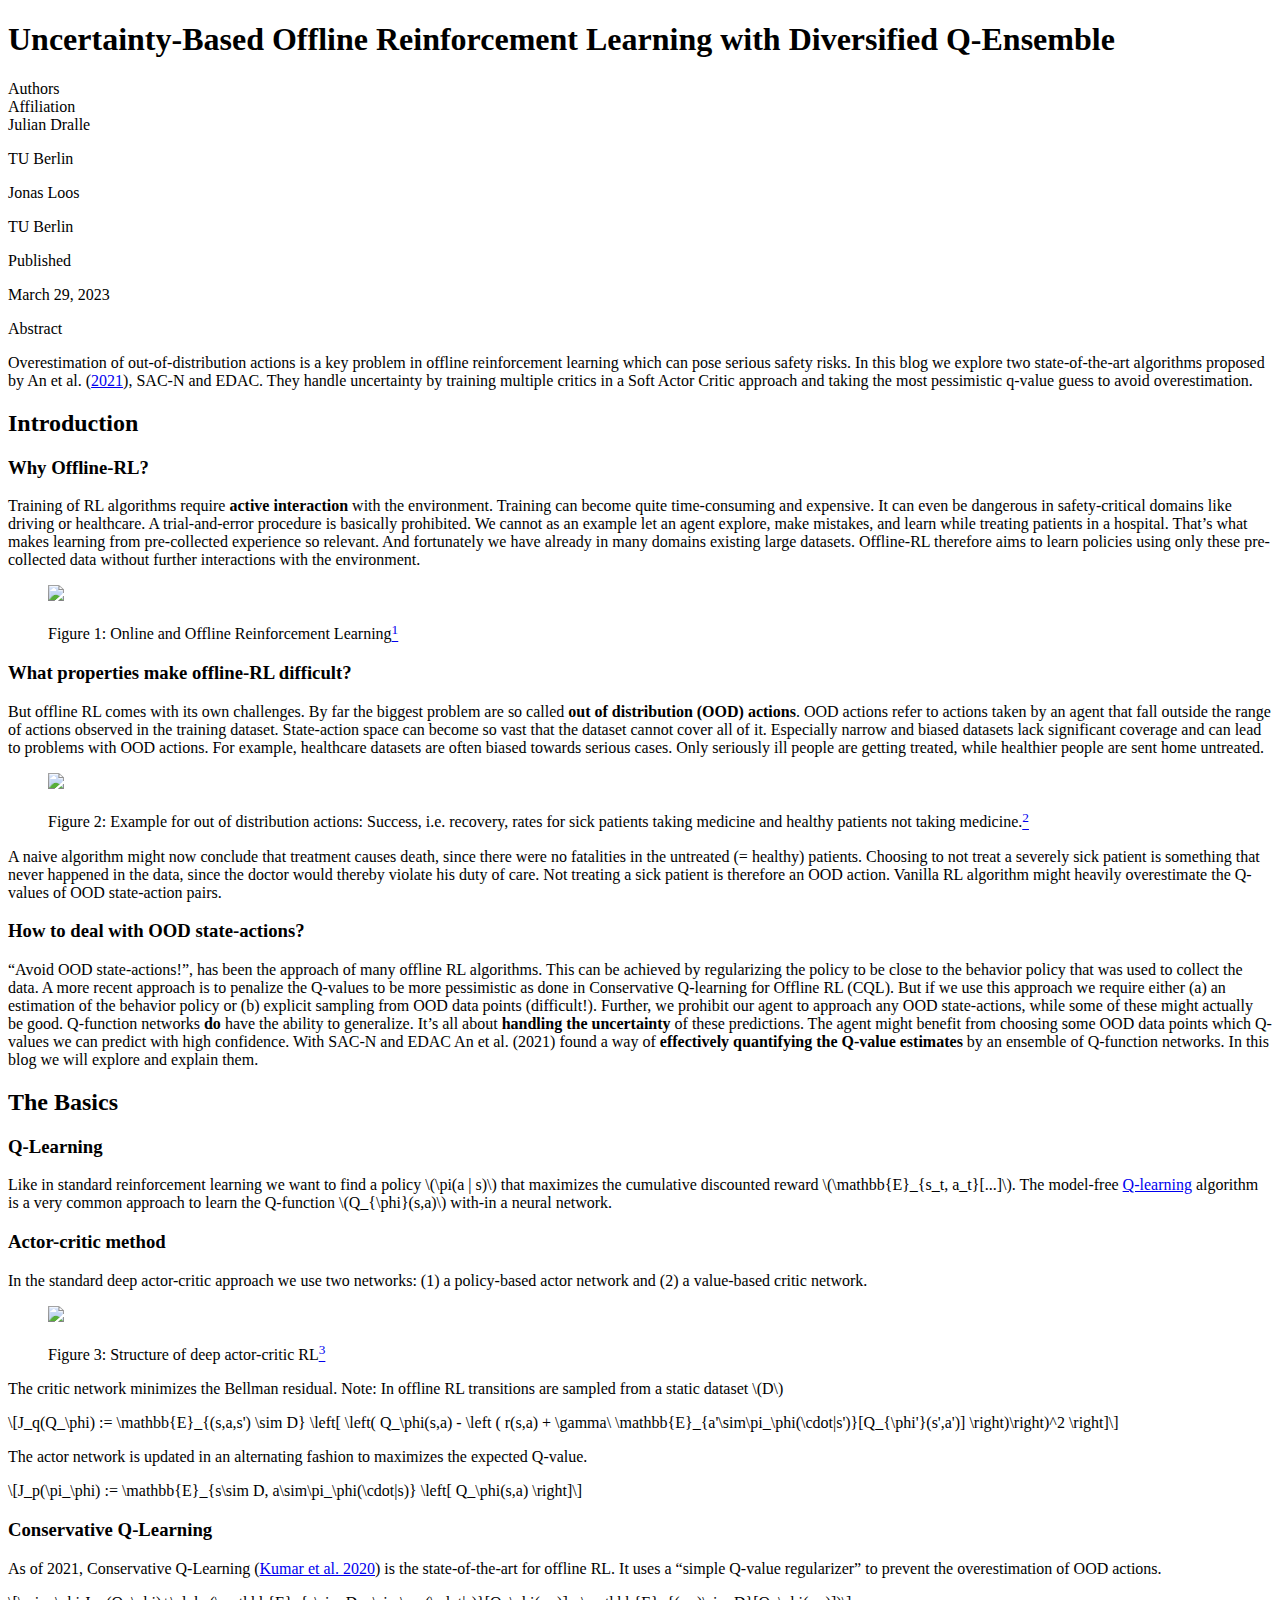
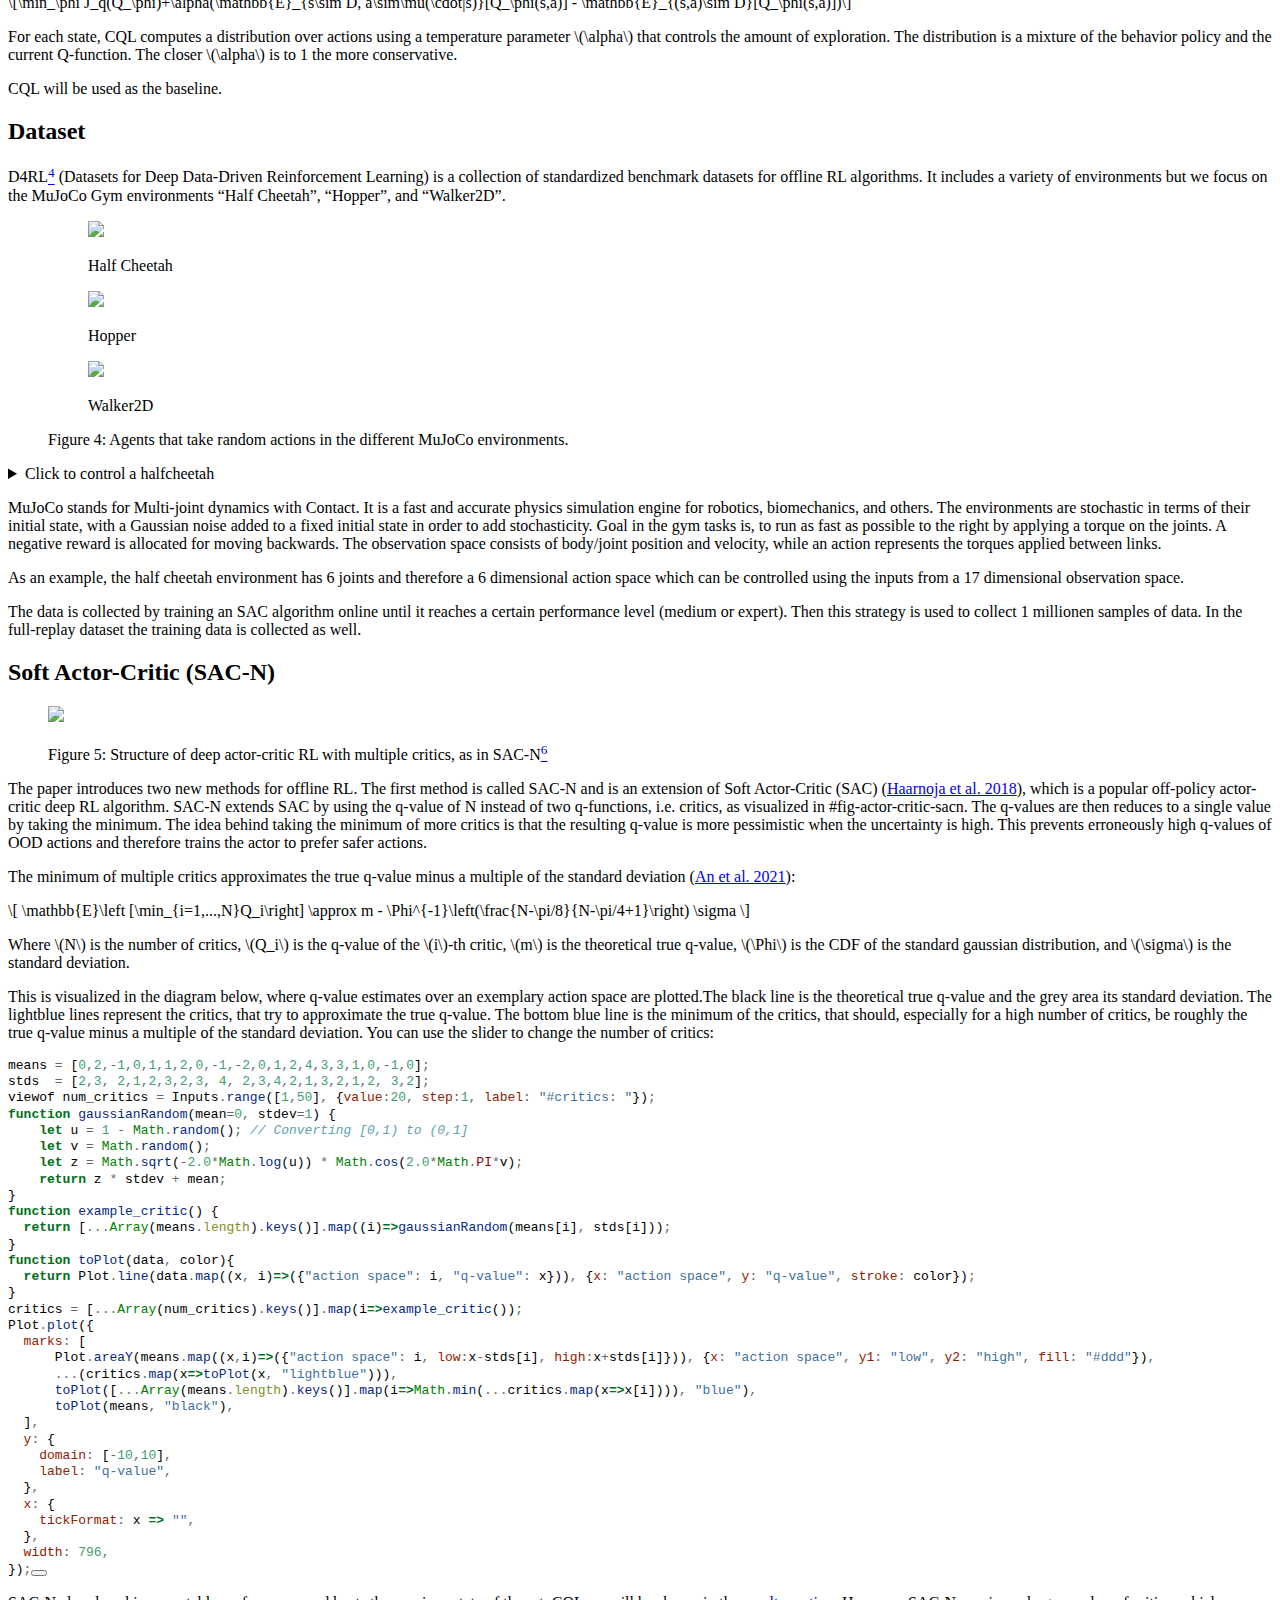
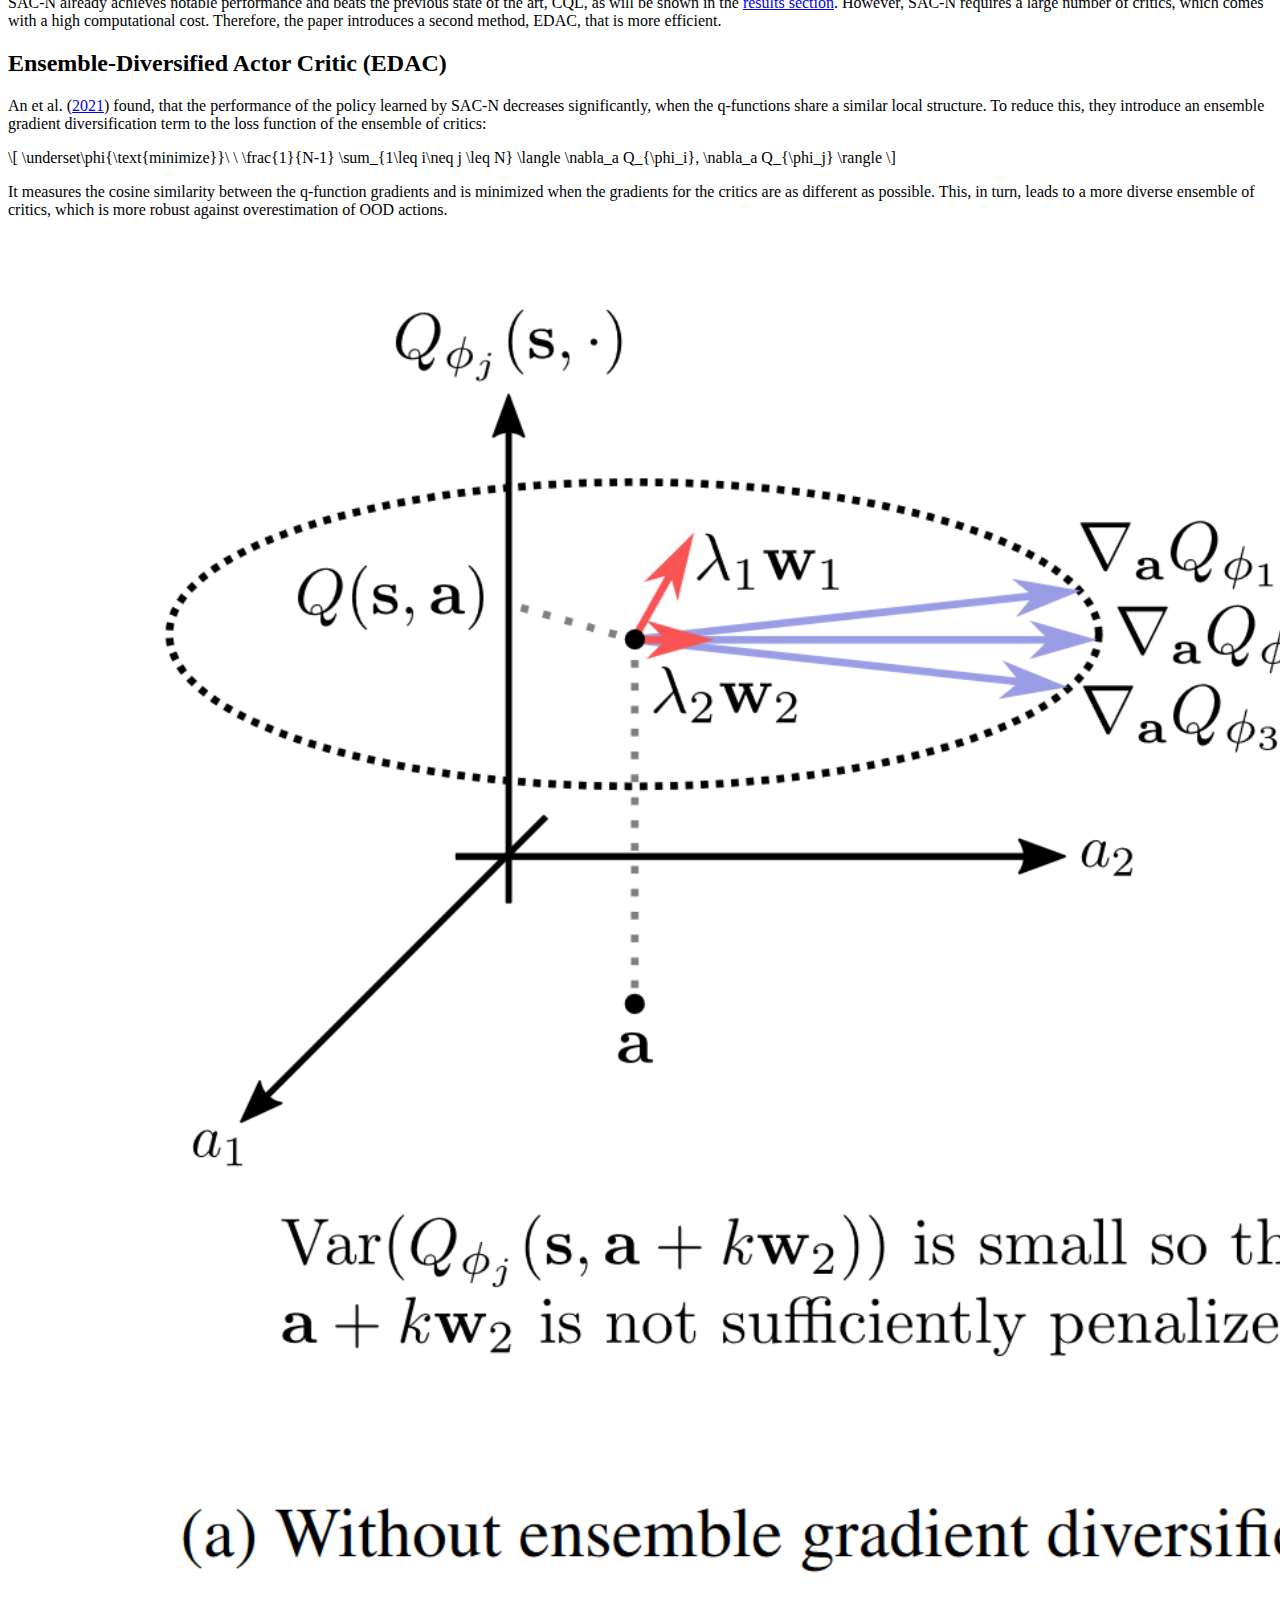
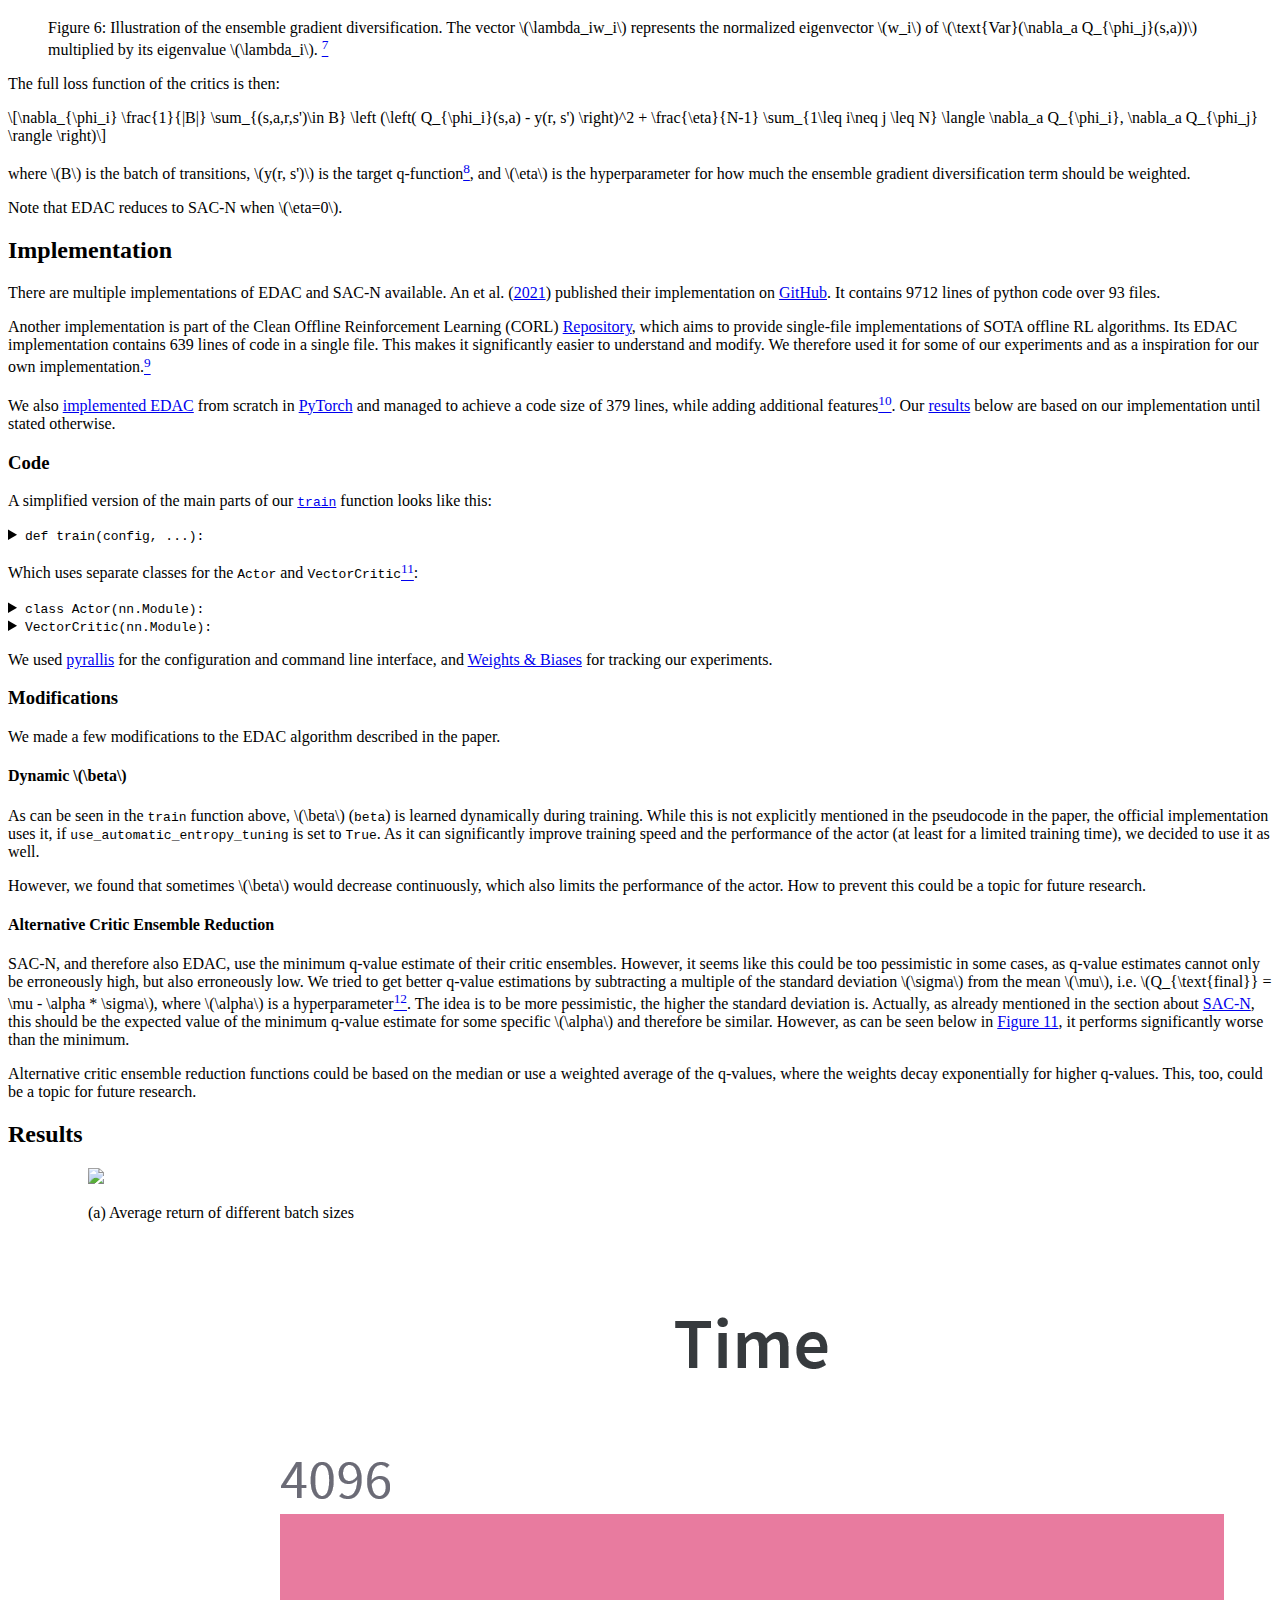
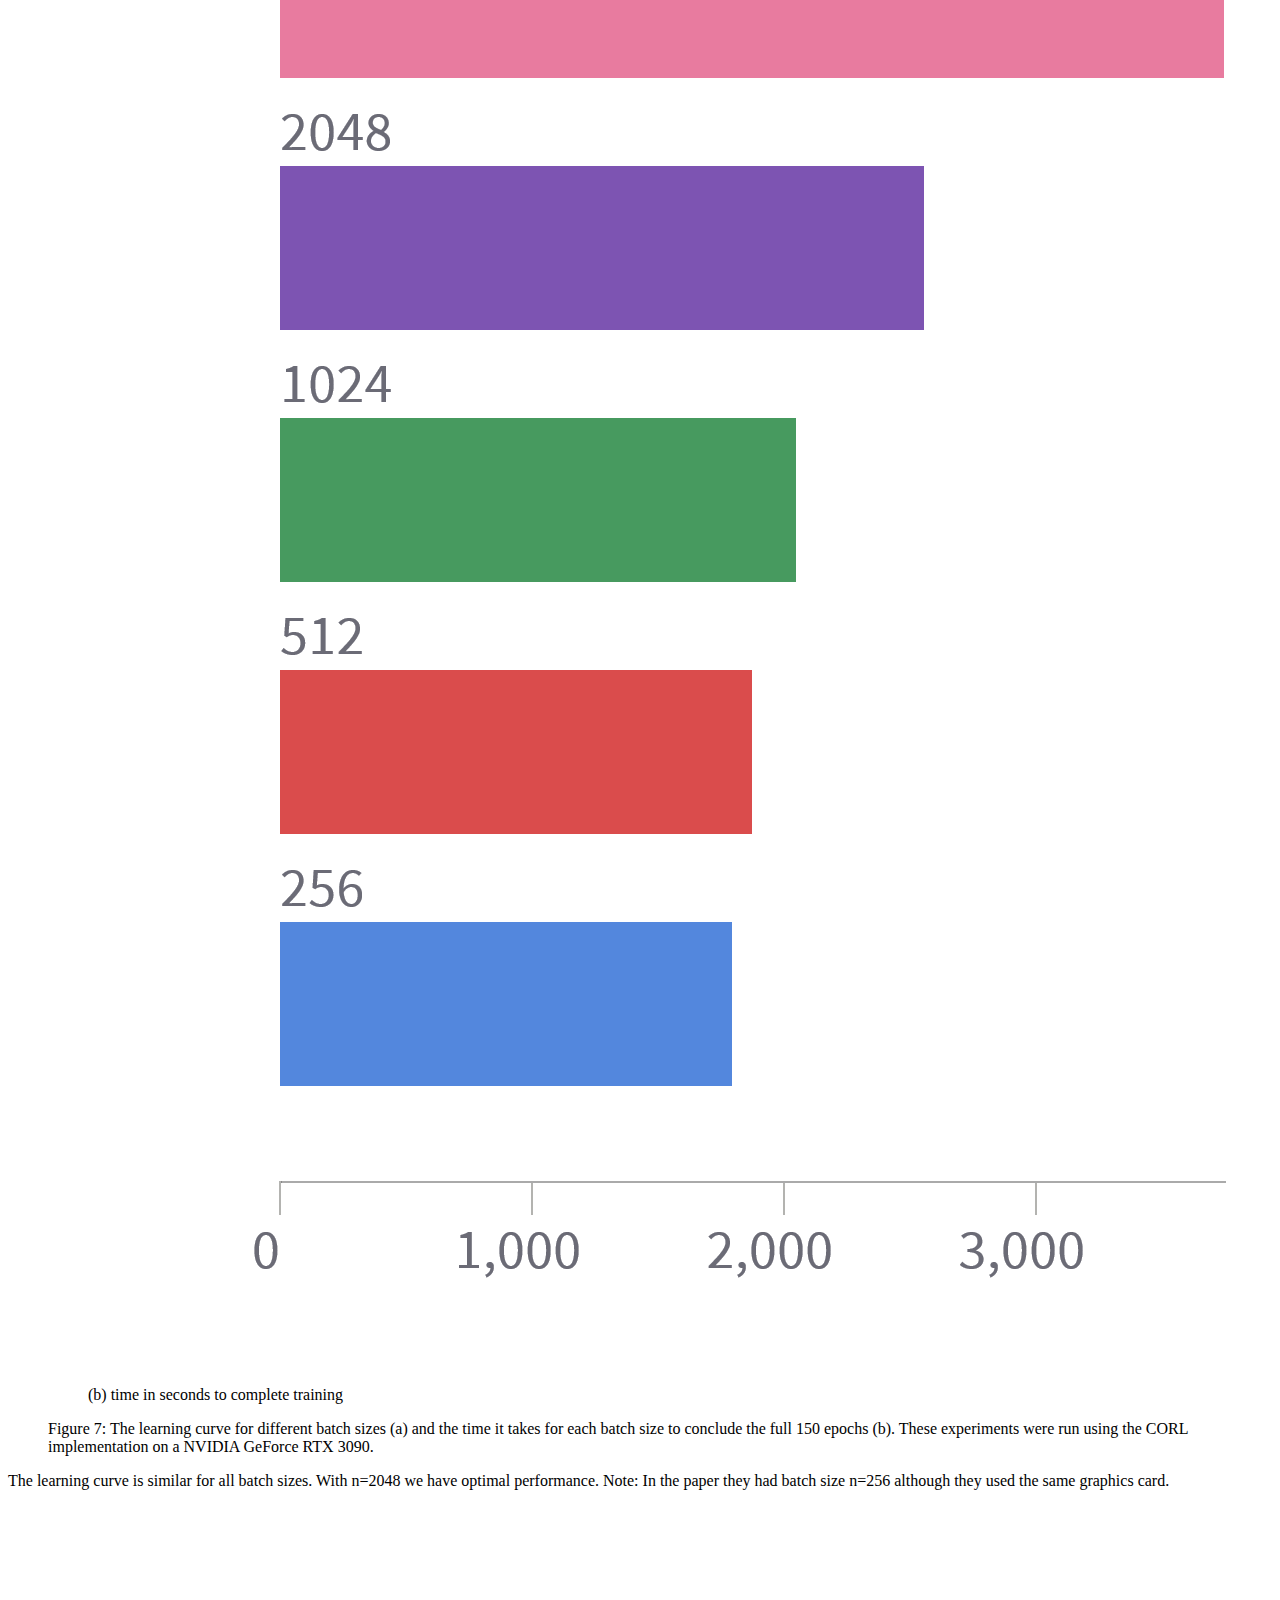
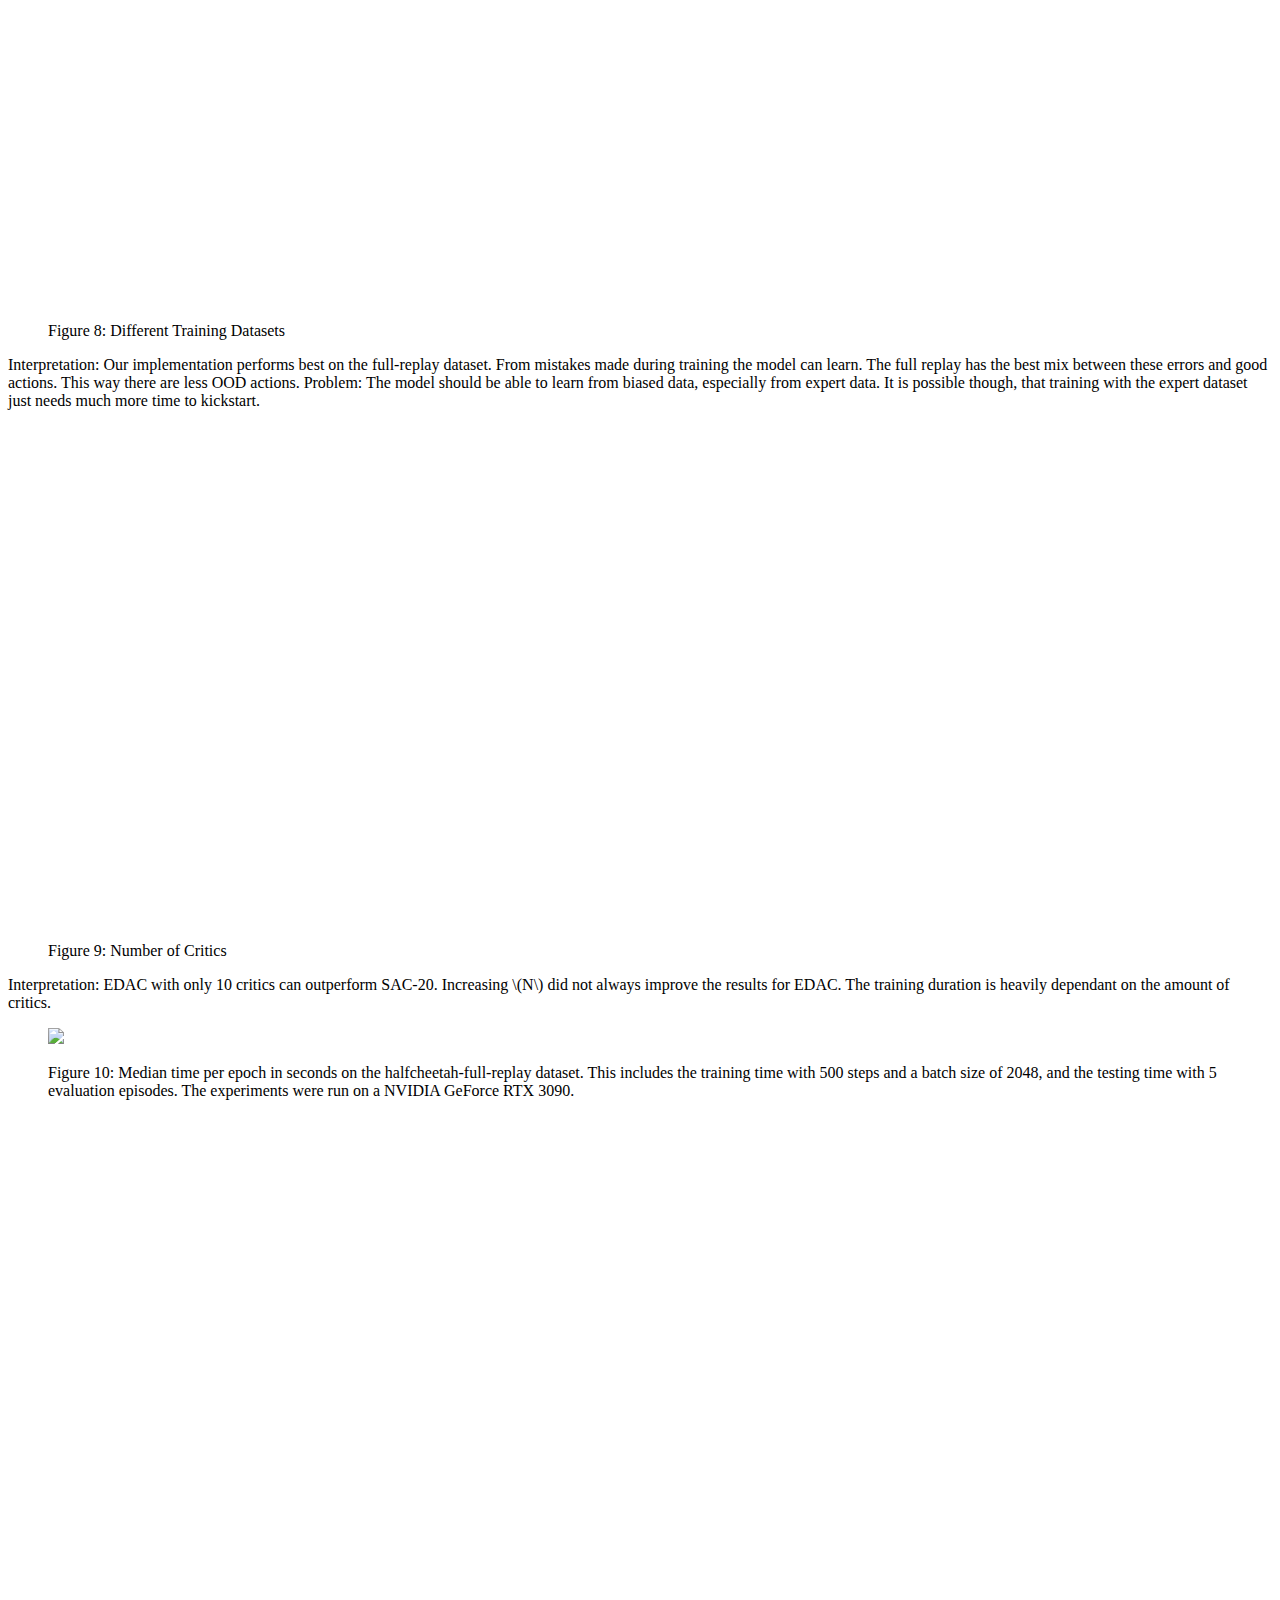
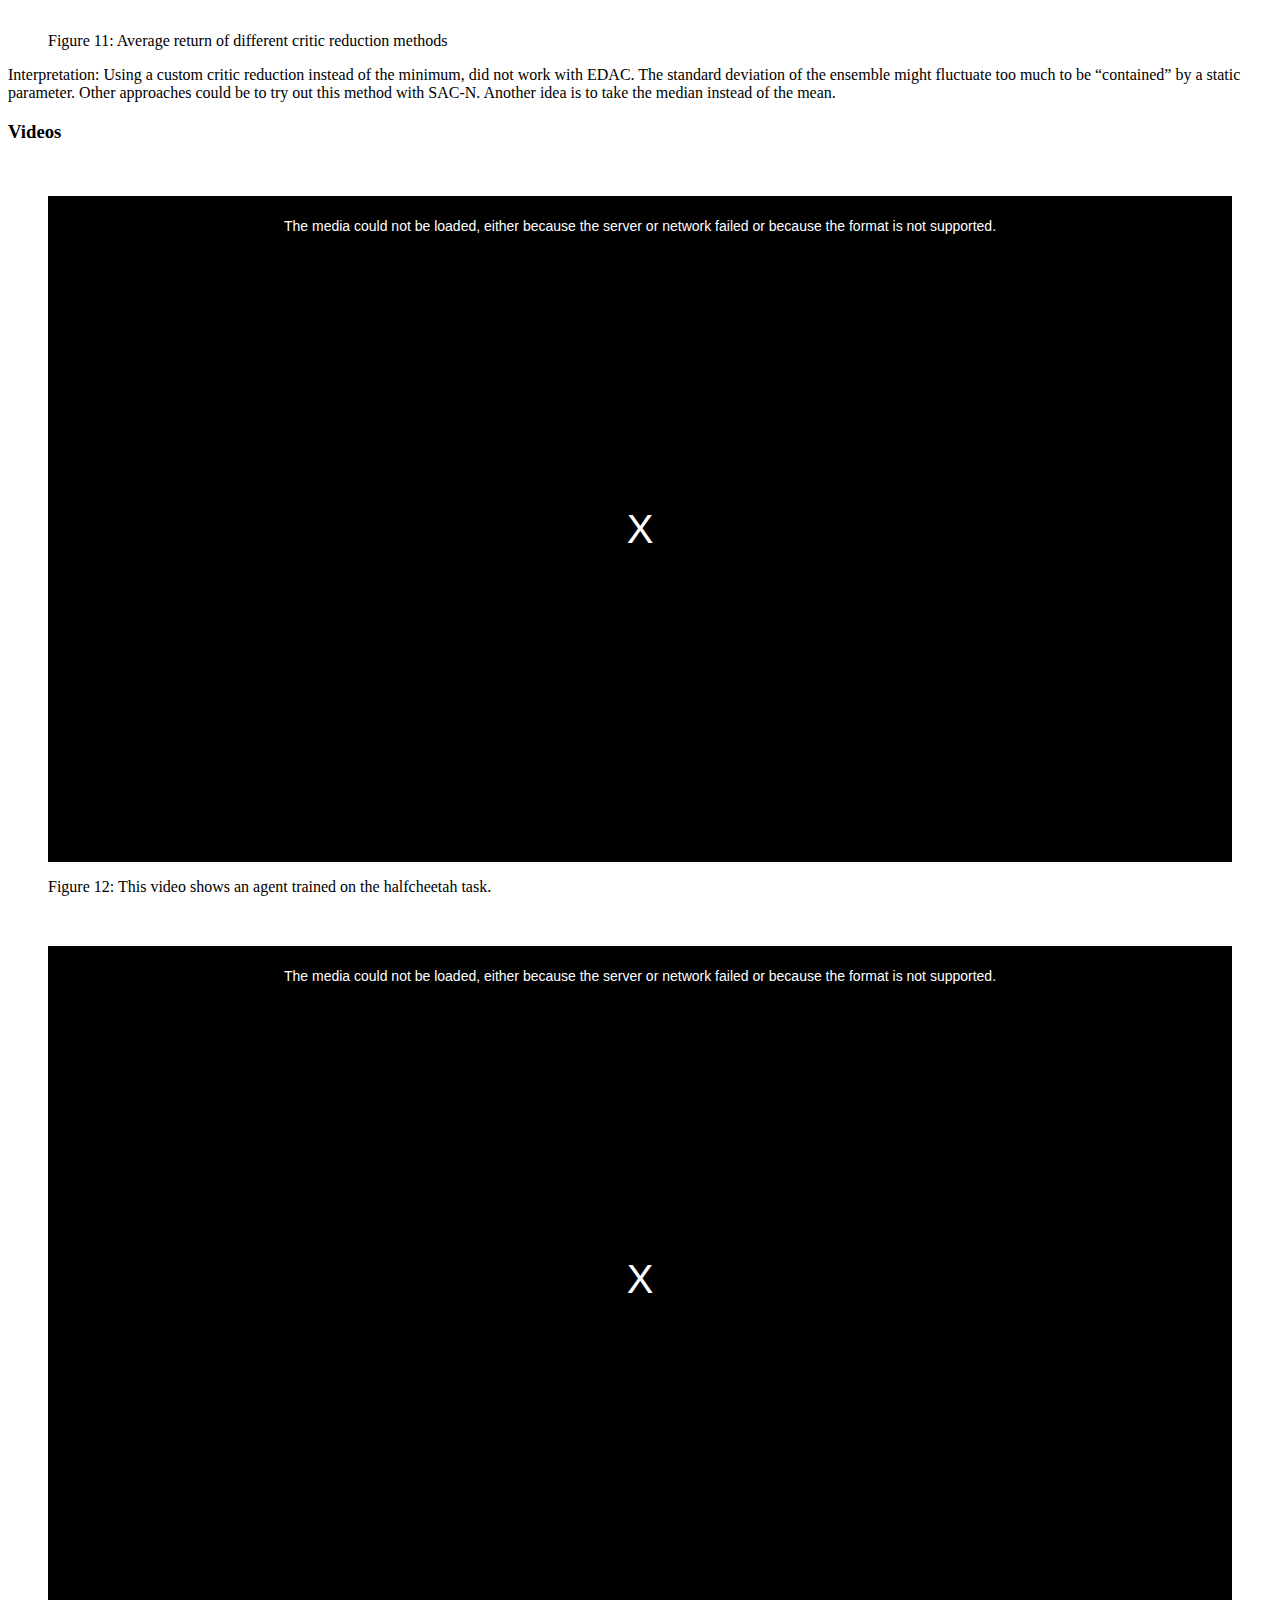
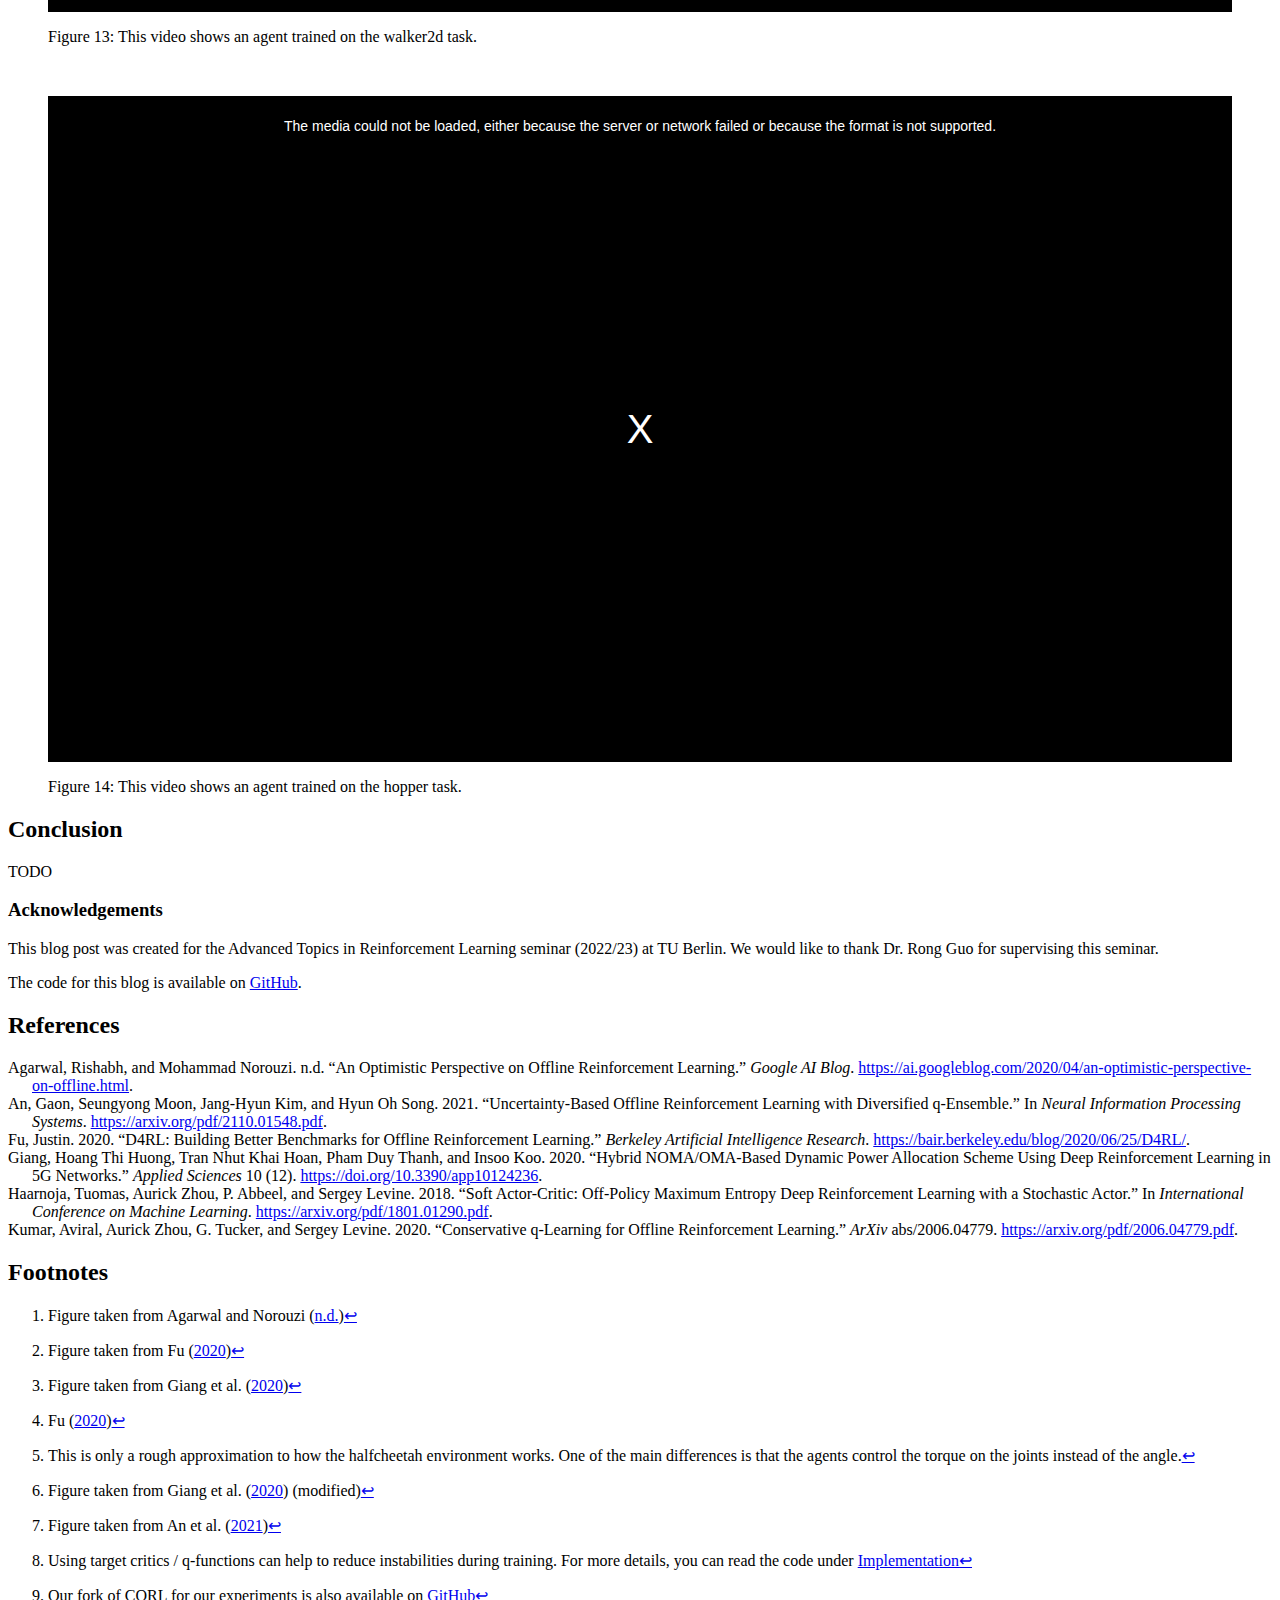
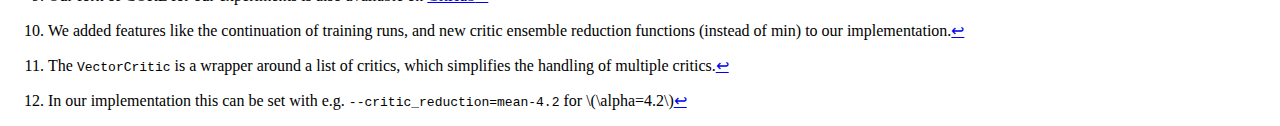
==== commit 133afc52: "Built site for gh-pages" ====
--- a/blog.html
+++ b/blog.html
@@ -759,7 +759,7 @@
 <span id="cb5-19"><a href="#cb5-19" aria-hidden="true" tabindex="-1"></a>    ], dim<span class="op">=-</span><span class="dv">1</span>)</span></code><button title="Copy to Clipboard" class="code-copy-button"><i class="bi"></i></button></pre></div>
 </details>
 </div>
-<p>We used <a href="https://github.com/eladrich/pyrallis">pyrallis</a> for the configuration and command line interface, and <a href="https://wandb.ai/site">Weights &amp; Biases</a> for tracking our experiments<a href="#fn12" class="footnote-ref" id="fnref12" role="doc-noteref"><sup>12</sup></a>.</p>
+<p>We used <a href="https://github.com/eladrich/pyrallis">pyrallis</a> for the configuration and command line interface, and <a href="https://wandb.ai/site">Weights &amp; Biases</a> for tracking our experiments.</p>
 </section>
 <section id="modifications" class="level3">
 <h3 class="anchored" data-anchor-id="modifications">Modifications</h3>
@@ -771,7 +771,7 @@
 </section>
 <section id="alternative-critic-ensemble-reduction" class="level4">
 <h4 class="anchored" data-anchor-id="alternative-critic-ensemble-reduction">Alternative Critic Ensemble Reduction</h4>
-<p>SAC-N, and therefore also EDAC, use the minimum q-value estimate of their critic ensembles. However, it seems like this could be too pessimistic in some cases, as q-value estimates cannot only be erroneously high, but also erroneously low. We tried to get better q-value estimations by subtracting a multiple of the standard deviation <span class="math inline">\(\sigma\)</span> from the mean <span class="math inline">\(\mu\)</span>, i.e.&nbsp;<span class="math inline">\(Q_{\text{final}} = \mu - \alpha * \sigma\)</span>, where <span class="math inline">\(\alpha\)</span> is a hyperparameter<a href="#fn13" class="footnote-ref" id="fnref13" role="doc-noteref"><sup>13</sup></a>. The idea is to be more pessimistic, the higher the standard deviation is. Actually, as already mentioned in the section about <a href="#soft-actor-critic-sac-n">SAC-N</a>, this should be the expected value of the minimum q-value estimate for some specific <span class="math inline">\(\alpha\)</span> and therefore be similar. However, as can be seen below in <a href="#fig-critic_reduction">Figure&nbsp;11</a>, it performs significantly worse than the minimum.</p>
+<p>SAC-N, and therefore also EDAC, use the minimum q-value estimate of their critic ensembles. However, it seems like this could be too pessimistic in some cases, as q-value estimates cannot only be erroneously high, but also erroneously low. We tried to get better q-value estimations by subtracting a multiple of the standard deviation <span class="math inline">\(\sigma\)</span> from the mean <span class="math inline">\(\mu\)</span>, i.e.&nbsp;<span class="math inline">\(Q_{\text{final}} = \mu - \alpha * \sigma\)</span>, where <span class="math inline">\(\alpha\)</span> is a hyperparameter<a href="#fn12" class="footnote-ref" id="fnref12" role="doc-noteref"><sup>12</sup></a>. The idea is to be more pessimistic, the higher the standard deviation is. Actually, as already mentioned in the section about <a href="#soft-actor-critic-sac-n">SAC-N</a>, this should be the expected value of the minimum q-value estimate for some specific <span class="math inline">\(\alpha\)</span> and therefore be similar. However, as can be seen below in <a href="#fig-critic_reduction">Figure&nbsp;11</a>, it performs significantly worse than the minimum.</p>
 <p>Alternative critic ensemble reduction functions could be based on the median or use a weighted average of the q-values, where the weights decay exponentially for higher q-values. This, too, could be a topic for future research.</p>
 </section>
 </section>
@@ -806,9 +806,9 @@
 <div id="fig-datasets" class="quarto-figure quarto-figure-center anchored">
 <figure class="figure">
 
-<div>                            <div id="11900f93-b872-4500-8e82-3d37203a795f" class="plotly-graph-div" style="height:400px; width:800px;"></div>            <script type="text/javascript">                require(["plotly"], function(Plotly) {                    window.PLOTLYENV=window.PLOTLYENV || {};                                    if (document.getElementById("11900f93-b872-4500-8e82-3d37203a795f")) {                    Plotly.newPlot(                        "11900f93-b872-4500-8e82-3d37203a795f",                        [{"line":{"color":"#ff0000","width":1.5},"mode":"lines","name":"full-replay","x":[0,1,2,3,4,5,6,7,8,9,10,11,12,13,14,15,16,17,18,19,20,21,22,23,24,25,26,27,28,29,30,31,32,33,34,35,36,37,38,39,40,41,42,43,44,45,46,47,48,49,50,51,52,53,54,55,56,57,58,59,60,61,62,63,64,65,66,67,68,69,70,71,72,73,74,75,76,77,78,79,80,81,82,83,84,85,86,87,88,89,90,91,92,93,94,95,96,97,98,99,100,101,102,103,104,105,106,107,108,109,110,111,112,113,114,115,116,117,118,119,120,121,122,123,124,125,126,127,128,129,130,131,132,133,134,135,136,137,138,139,140,141,142,143,144,145,146,147,148,149,150,151,152,153,154,155,156,157,158,159,160,161,162,163,164,165,166,167,168,169,170,171,172,173,174,175,176,177,178,179,180,181,182,183,184,185,186,187,188,189,190,191,192,193,194,195,196,197,198,199,200,201,202,203,204,205,206,207,208,209,210,211,212,213,214,215,216,217,218,219,220,221,222,223,224,225,226,227,228,229,230,231,232,233,234,235,236,237,238,239,240,241,242,243,244,245,246,247,248,249,250,251,252,253,254,255,256,257,258,259,260,261,262,263,264,265,266,267,268,269,270,271,272,273,274,275,276,277,278,279,280,281,282,283,284,285,286,287,288,289,290,291,292,293,294,295,296,297,298,299,300,301,302,303,304,305,306,307,308,309,310,311,312,313,314,315,316,317,318,319,320,321,322,323,324,325,326,327,328,329,330,331,332,333,334,335,336,337,338,339,340,341,342,343,344,345,346,347,348,349,350,351,352,353,354,355,356,357,358,359,360,361,362,363,364,365,366,367,368,369,370,371,372,373,374,375,376,377,378,379,380,381,382,383,384,385,386,387,388,389,390,391,392,393,394,395,396,397,398,399],"y":[-569.7512897623649,-470.0244521016074,-561.602054178507,-581.721777908384,-612.8968254165334,-675.9594484122895,-569.124520102009,-501.1633570498689,-571.1971315729132,-557.4908022992955,-420.1805738590271,-381.5525542407314,-536.1687319371958,-580.4892409176896,-429.0237336841308,-441.3078381588144,-568.3116215058269,-594.7711877455171,-717.1730032464576,-649.6365328032483,-646.1591819475454,-642.5826932906947,-597.2364580169933,-661.8580021425747,-603.1089672154194,-636.6617761343002,-622.3902653490804,-578.3066162653539,-565.4529472397006,-587.7422658957048,-542.394359321624,-580.8295396301764,-553.2930399979737,-551.8148362239995,-582.2745811667698,-783.3005793756158,-852.3072104199484,-716.7249374000371,-568.8160488956667,-532.6126541390239,-557.0097969443829,-566.1503030367282,-566.2331263247925,-611.8885221909807,-592.1182863690307,-563.1036014545842,-620.7266195338325,-585.1951546281692,-600.2893022589985,-588.2418450703005,-620.2632655290346,-721.3898552793985,-631.9345218631126,-619.3355598273364,-609.3057640852505,-589.4306644835737,-600.1489451670307,-596.3575819651842,-599.0971176336964,-587.3676273839669,-565.5882134173286,-549.8505590343146,-583.0022900208954,-596.8115968576556,-581.5639348231009,-533.7155038409481,-574.3638508689097,-577.9369356431055,-579.2626184915193,-576.4042397150956,-572.2126549682804,-565.7313993796247,-592.2321341845609,-570.5117848260641,-534.7805509082668,-557.0832629837969,-581.6994291712003,-581.2873155917673,-595.8997794148762,-586.7824536573974,-565.7281301797891,-559.2679026128211,-554.5824002225552,-570.3808469424239,-529.129367237093,-528.0335962270785,-561.2062667061234,-552.6925979851394,-576.1774540367633,-580.3035204545198,-573.208170079139,-560.5136274174075,-585.2203452423073,-551.8683764751563,-565.6406936069625,-572.0115973459558,-568.8698074750532,-526.3012624604501,-571.3499243348782,-561.7120294988906,-566.5848964660402,-550.4891055469313,-551.8874918128718,-574.9973494225853,-556.1889901907288,-537.2820469434994,-569.0136948890224,-545.2027248097274,-465.83965896845336,-553.1305908173858,-566.9233080642407,-545.2757689441461,-529.6795360629369,-564.2483645672447,-526.9182756911478,-465.3830033423653,-497.41581072147375,-498.06415236291343,-550.1861389895585,-541.9269287105012,-536.3507435404921,-523.8911164147819,-565.3665323117993,-490.9204857477921,-548.6521627981799,-496.27958257518367,-553.263439264894,-555.8211423675382,-506.7221275781729,-547.0254354766055,-535.0216712960034,-481.8496868171096,-485.6762409120106,-515.4874565569107,-434.630160989287,-383.8260505742355,-370.4635969024732,-442.28774953078255,-459.0514189813729,-219.2804088922427,-384.3901789898469,-412.8945713493109,-461.3013191181207,-320.0337806151419,-185.30312174659667,90.26826234204192,-51.96111284955484,740.8620729613273,166.3344129209837,259.48652801465084,939.7214106591993,2330.1751347403915,1745.5969817731504,1867.0434559403525,1426.4115457335502,2203.832005530314,2582.413905206673,3704.463355879167,2925.54038652211,2641.78359021595,3186.8281936432595,3584.439593866336,4222.169936566777,4278.421851007086,4061.1713130091257,4278.13215385251,4406.493499599388,4403.3804155782,4725.091417999623,4759.303067479294,4631.234638247435,4671.046179350476,3749.43048995154,4233.238777767991,5217.133768511909,3491.709329728348,4832.796082486488,4989.897736504935,5141.6639000816085,4539.747584805569,5549.016164087583,4364.209654364199,4712.595314003391,4863.156905569818,4946.984016326307,4562.909963881215,5002.288256230726,4360.217547748136,5528.423343678482,3684.099700122648,5056.518463358687,5575.604765099085,5612.345484755033,5858.996741759749,5185.3466904409415,5840.378131440644,5155.289962695844,4565.441685749983,5132.671948816153,6354.806152036121,6228.668035629757,4745.483378030511,6125.847894864717,6161.236593461556,5590.140823588075,6485.290232762894,5891.931236469843,5700.590330885498,6513.774519248716,6622.306868822317,6757.956064275775,7069.7447744585925,7064.839356813279,6588.811897212792,7370.632701928938,7256.637926573258,6663.280730689761,6099.481149912599,7449.769060592132,6508.838235299231,7444.6234999271455,7534.782578046739,7478.42627106802,7677.72813159112,6688.0246470047005,7153.103618694755,7218.405419207284,7099.510123527472,7651.759829023103,7570.967862545905,7068.695737079624,7959.877010666316,7150.868333887972,7985.991078626802,7756.030417972588,7844.104213183715,7751.526048479022,8059.132992837838,8019.990257842492,7967.212614074308,7854.835404393753,8043.563739586079,7120.434124613336,8034.678991900773,8109.63025826051,8004.504033335985,8168.063067193873,8163.253564675986,7776.955734748933,8106.071077183022,8117.945516227144,8125.848977161218,8315.505965006621,8264.65999446053,8039.237173659916,8269.382856477176,8114.231042342959,8312.694968748972,8486.694460210183,8358.7046640209,8318.176852835153,8588.95570598673,8332.157131587639,7978.060400326573,8354.962100986968,8248.462763035137,8416.556548993058,8348.79551748057,8564.03183284124,8427.832595507758,8592.71793962062,8535.963305572059,8356.771050659903,8345.117742063194,8494.5959046348,8460.794273982978,8524.510633433456,8369.852012257994,8640.358753705157,8561.437470163404,8545.295406991288,8370.036021898562,8455.72079926576,8316.807689385725,8679.806972853432,8595.712127132892,8716.340632203573,8531.875514912961,8645.024216556209,8502.62702994663,8568.973296583144,8803.216282109464,8684.82187925895,8550.852288350736,8675.383057525214,8551.617762588703,8664.453536472007,8542.100013451121,8484.615781250472,8620.355037644145,8660.414048470408,8602.784615553046,8544.912487659674,8289.788414341376,8655.92534205975,8476.173534707727,8509.432202468324,8623.610728253987,8431.093357714815,8670.330456916952,8692.544449450808,8438.325702117621,8630.19265676101,8727.768867010647,8849.857665092855,8458.117037444781,8654.287363079702,8532.690722020736,8735.304423803995,8534.856664736444,8657.580166676777,8740.228045704625,8736.955160839545,8810.406888604219,8710.782406763741,8522.02983476772,8773.345092607216,8840.17927093083,8734.637835059508,8556.125613291417,8578.952137394012,8673.636665635328,8684.079683511345,8666.865135134305,8585.611902313323,8727.914922175649,8628.548819413532,8723.128971461116,8693.8000779813,8824.145039023058,8704.09591259211,8608.515885210505,8492.023396272582,8661.320053247504,8608.942438496735,8763.507614222259,8640.703940312062,8566.080406928957,8602.188196056315,8697.95100069273,8642.09272944263,8671.182428789354,8528.089168254392,8799.263425534664,8777.187206447466,8856.165492804636,8645.170600518912,8681.939959552656,8582.44240922167,8426.770244960095,8714.024279019115,8592.257279459132,8887.282263347915,8753.605566879747,8617.781860967581,8755.719617836468,8710.988167200958,8605.774176551862,8625.561317010543,8744.916991024487,8660.1079591732,8714.331859904247,8697.792558233607,8951.11898547456,8668.595891174919,8587.291627951938,8720.292226587137,8686.411669183872,8546.151729907222,8690.887054630579,8661.029712874355,8667.282362071157,8758.02217583948,8734.81743275618,8765.71745122589,8773.074788299826,8777.375328145252,8815.5505693374,8815.661329948387,8775.671343492362,8862.427380372927,8564.044245439625,8796.70210438203,8761.338591608233,8871.481758662847,8790.529227631625,8763.545603634462,8797.149660363917,8880.323443127145,8775.921603533985],"type":"scatter"},{"line":{"color":"#ff00bf","width":1.5},"mode":"lines","name":"expert","x":[0,1,2,3,4,5,6,7,8,9,10,11,12,13,14,15,16,17,18,19,20,21,22,23,24,25,26,27,28,29,30,31,32,33,34,35,36,37,38,39,40,41,42,43,44,45,46,47,48,49,50,51,52,53,54,55,56,57,58,59,60,61,62,63,64,65,66,67,68,69,70,71,72,73,74,75,76,77,78,79,80,81,82,83,84,85,86,87,88,89,90,91,92,93,94,95,96,97,98,99,100,101,102,103,104,105,106,107,108,109,110,111,112,113,114,115,116,117,118,119,120,121,122,123,124,125,126,127,128,129,130,131,132,133,134,135,136,137,138,139,140,141,142,143,144,145,146,147,148,149,150,151,152,153,154,155,156,157,158,159,160,161,162,163,164,165,166,167,168,169,170,171,172,173,174,175,176,177,178,179,180,181,182,183,184,185,186,187,188,189,190,191,192,193,194,195,196,197,198,199,200,201,202,203,204,205,206,207,208,209,210,211,212,213,214,215,216,217,218,219,220,221,222,223,224,225,226,227,228,229,230,231,232,233,234,235,236,237,238,239,240,241,242,243,244,245,246,247,248,249,250,251,252,253,254,255,256,257,258,259,260,261,262,263,264,265,266,267,268,269,270,271,272,273,274,275,276,277,278,279,280,281,282,283,284,285,286,287,288,289,290,291,292,293,294,295,296,297,298,299,300,301,302,303,304,305,306,307,308,309,310,311,312,313,314,315,316,317,318,319,320,321,322,323,324,325,326,327,328,329,330,331,332,333,334,335,336,337,338,339,340,341,342,343,344,345,346,347,348,349,350,351,352,353,354,355,356,357,358,359,360,361,362,363,364,365,366,367,368,369,370,371,372,373,374,375,376,377,378,379,380,381,382,383,384,385,386,387,388,389,390,391,392,393,394,395,396,397,398,399],"y":[-468.7600704104743,-587.1034761269239,-547.6646646017957,-616.7752750207076,-769.341003130148,-667.4043682590335,-724.5955969901759,-749.4762694837448,-669.380135397962,-737.538004041061,-660.1593327773107,-715.6473647640006,-691.1383080381745,-642.4182675915907,-650.2621142427561,-557.4720162696154,-543.9827042974262,-589.6463912923198,-602.6979351929875,-587.9666351476021,-592.7167288927383,-599.8836318836059,-639.0009236691528,-598.0182184298424,-647.2283903080719,-611.6772852532791,-579.760235551319,-648.2947125605433,-577.9600391512266,-594.2784134802274,-654.5515047785261,-527.214662898748,-552.8013812723455,-567.1235478289112,-516.8282452318213,-521.6094453499734,-501.95209051149857,-521.5471642741755,-580.6416483478763,-552.436886132883,-565.7905830605621,-556.0024582712321,-570.672179924707,-564.3681316888577,-611.2424399685123,-506.5636415725713,-528.6101787547691,-492.5182841263497,-521.1876453230645,-532.8013270714737,-487.52130070648855,-491.6535867775934,-503.03016436926606,-551.0649969678695,-585.5873095248091,-533.3456180020286,-551.8396596062302,-607.5487617673228,-543.2110548524093,-557.3671464782517,-549.895651596468,-572.8119718972714,-527.4375872503103,-470.8886593682057,-532.297774213031,-520.6943574198647,-547.0522097982428,-530.1284186455289,-516.0593992612029,-569.1866790217293,-525.0297598896693,-513.9562815736205,-566.4378251629225,-515.019123081282,-480.8754459650256,-532.5326444301234,-540.340536062582,-565.5085219691887,-525.5816721681178,-530.5677637796191,-568.773434108418,-599.8188737528121,-564.9023985923858,-569.1040824128596,-595.7773794466493,-601.975722317884,-601.3494730452319,-525.0134158699248,-529.7942689820327,-534.6859879310947,-585.1652473810992,-558.0168362386864,-543.2512143730593,-565.3031769894069,-531.0352916017955,-546.3423980130345,-555.7144237508965,-560.3227556982625,-514.4664269581124,-643.4752063462618,-694.3352499922498,-638.3427941489249,-583.9623792994936,-608.4688661371981,-530.9020381651906,-449.7131704557909,-484.3657854453261,-510.3768145325822,-592.6017072724178,-606.2145806196866,-512.6607625369409,-590.2678812634756,-599.7070502107495,-585.8028138657216,-561.262222817523,-576.9428994319271,-581.8605542658747,-606.6190689242447,-561.1772426283181,-551.9030310802648,-544.8745181731199,-590.7531752457064,-532.224559547357,-633.7383256989223,-522.1758465849921,-632.3953596040235,-503.6930388858898,-549.1325392338031,-573.9330636836294,-564.9093843541234,-528.2328455633922,-529.9301595506247,-540.4681389306043,-533.4919286977,-549.6196580982095,-540.2472430435255,-520.7345188345944,-559.608945006328,-594.8677584057533,-597.1347918930746,-514.1107309379482,-592.4769971845944,-553.276039669448,-529.2785758609652,-544.0346073752225,-540.6059695581607,-529.3391133969958,-528.6745889157834,-509.5451486310676,-532.9838952823617,-535.9875932413559,-515.9720331390406,-540.879409441452,-551.2690945547035,-548.78339741327,-549.4673569119603,-508.21919085201375,-535.0855175326127,-525.7371477975474,-521.0981452852509,-598.9959636489245,-549.5162910832976,-510.3180226275672,-555.2726761586825,-528.3132751564549,-555.6889822396507,-615.5145119342068,-587.4696152719812,-522.93369661737,-516.0559966811428,-550.7809235166669,-543.6185118929624,-538.2575091815343,-563.2770589924007,-620.6045974551216,-575.2185866634661,-532.3692714473902,-554.515673250066,-543.2819147723498,-553.5991766268753,-514.7420518345773,-537.2923611352339,-541.1641784501273,-552.9542293969483,-562.1879845165898,-492.45306898162073,-522.2913205806426,-549.1094917771343,-566.921576321481,-529.5219385033537,-543.181890220171,-560.3500518202686,-565.238718765893,-506.6918595729098,-553.5372973475157,-551.6436982043258,-506.8253617350539,-560.9829945993857,-453.94794384313,-525.530716460604,-476.16453500736907,-542.7395099773948,-515.3756484423461,-557.7351255299626,-471.9019387509803,-530.7216318748784,-458.2846339467053,-536.8760064843827,-481.78770433294096,-463.9663464341382,-527.5894159805309,-530.4132898780005,-573.0585177463624,-445.6882740127432,-566.0208827138686,-434.4929637910917,-549.9761528613108,-495.7495921578902,-460.17242894037975,-535.6586031188982,-523.1662946134378,-601.6449600995736,-511.7007616273313,-432.8239768067241,-532.0690383209421,-443.7801383753844,-505.75279590002754,-497.1332377535885,-572.3924357556457,-484.5018629564049,-473.34052238535,-521.6941608967732,-528.7303895038815,-532.6858079519702,-446.4682511698174,-492.8434844812092,-498.2387624436808,-530.8912763674148,-565.7065332142106,-470.3159888418065,-532.7944973970117,-452.8577452497211,-578.5145212573,-431.8741961772449,-440.59041190653375,-458.51674218767744,-496.7596156875634,-429.04638307696985,-453.6586417641865,-425.7797761125029,-484.16083812676777,-544.1258377445682,-432.9449544833975,-458.30205130883087,-515.5190486132029,-474.4766953098294,-470.7519384659159,-486.4791402378065,-488.0923457979334,-552.7743402012156,-477.2235511717288,-533.0158594001509,-499.3455648589702,-518.7561630912669,-484.549822880525,-487.5891901822223,-487.0381683802037,-508.5892356443153,-499.237968868656,-566.965814552511,-436.7792589410672,-603.9956731008922,-457.2221051952428,-549.9805459409035,-577.4627257292793,-492.1178072652265,-632.0322585142426,-564.9814709391474,-514.8765996477227,-573.3742491438096,-610.8935530347251,-540.593058405898,-631.1196458915208,-652.2651053544854,-561.2219738141691,-555.2630291069902,-712.4126018616704,-724.2136768487233,-799.306192517629,-689.0174679356671,-620.6366315130342,-675.8836552072702,-730.0240060220535,-665.398115825974,-646.4351741871443,-725.2088252966141,-586.291385179605,-653.2015681023951,-647.7153040976324,-639.3563725358979,-634.5068321712498,-611.1258895320974,-661.8106897600298,-671.7317076150953,-746.251817410296,-703.7981145662293,-555.9828076040785,-642.0345296289789,-530.9293705825451,-645.674811967459,-651.3324717332489,-570.9879693341206,-532.9613752350202,-717.3415707362029,-580.4982779911988,-582.3952671418697,-528.8101827198634,-516.9218265194743,-635.9018227173128,-546.5458180613858,-575.7687474554622,-595.159568579283,-621.5087028165665,-645.7219915076962,-608.9439987675837,-601.790900515418,-655.3501768270075,-690.9755208110191,-734.7874976474038,-722.7939513072018,-587.4591215510245,-651.9550118583574,-681.7814509798031,-700.9532907308205,-624.9519527657271,-723.0038563915327,-662.0574212283561,-639.5820677825602,-591.907424916152,-670.3364833557471,-577.0162115614073,-692.9439458847744,-669.2602758300698,-595.3357464177159,-724.6838603177424,-578.585365272387,-638.0659789786608,-633.1242359410501,-631.7834199237845,-656.507231478985,-712.1058876576137,-684.621070993949,-706.6029325331324,-652.8208467279143,-643.4801023955879,-729.6032010494913,-767.6560567515627,-662.5210103557082,-655.0988328983062,-611.2615859100391,-668.0645919190775,-584.2932751909891,-621.5610635154508,-585.5061809935565,-687.3402991816561,-749.2677785249671,-690.0988191355216,-675.2947385235692,-678.9603202572355,-744.7223254802421,-724.1322171759086,-562.2088455845899,-665.180678409067,-627.6229365208308,-553.3780347739148,-703.7657051410242,-699.0722319964215,-635.8603230813885,-615.427391170633,-630.6515583803732,-755.0316531712203,-733.5610063006318,-694.329643639516,-671.9898810347919,-605.3771584528436,-654.6852098137604,-688.8318040866103,-617.2211668473549,-675.3116306969541,-677.3415341584712,-645.7035875894478,-659.9059493060415,-633.9204228314167,-693.8456829340571,-633.3946098882261,-717.5311797023676,-726.4840092707904,-672.9629427338318,-722.0775521394121,-727.3316421769357],"type":"scatter"},{"line":{"color":"#9700ff","width":1.5},"mode":"lines","name":"medium-v2","x":[0,1,2,3,4,5,6,7,8,9,10,11,12,13,14,15,16,17,18,19,20,21,22,23,24,25,26,27,28,29,30,31,32,33,34,35,36,37,38,39,40,41,42,43,44,45,46,47,48,49,50,51,52,53,54,55,56,57,58,59,60,61,62,63,64,65,66,67,68,69,70,71,72,73,74,75,76,77,78,79,80,81,82,83,84,85,86,87,88,89,90,91,92,93,94,95,96,97,98,99,100,101,102,103,104,105,106,107,108,109,110,111,112,113,114,115,116,117,118,119,120,121,122,123,124,125,126,127,128,129,130,131,132,133,134,135,136,137,138,139,140,141,142,143,144,145,146,147,148,149,150,151,152,153,154,155,156,157,158,159,160,161,162,163,164,165,166,167,168,169,170,171,172,173,174,175,176,177,178,179,180,181,182,183,184,185,186,187,188,189,190,191,192,193,194,195,196,197,198,199,200,201,202,203,204,205,206,207,208,209,210,211,212,213,214,215,216,217,218,219,220,221,222,223,224,225,226,227,228,229,230,231,232,233,234,235,236,237,238,239,240,241,242,243,244,245,246,247,248,249,250,251,252,253,254,255,256,257,258,259,260,261,262,263,264,265,266,267,268,269,270,271,272,273,274,275,276,277,278,279,280,281,282,283,284,285,286,287,288,289,290,291,292,293,294,295,296,297,298,299,300,301,302,303,304,305,306,307,308,309,310,311,312,313,314,315,316,317,318,319,320,321,322,323,324,325,326,327,328,329,330,331,332,333,334,335,336,337,338,339,340,341,342,343,344,345,346,347,348,349,350,351,352,353,354,355,356,357,358,359,360,361,362,363,364,365,366,367,368,369,370,371,372,373,374,375,376,377,378,379,380,381,382,383,384,385,386,387,388,389,390,391,392,393,394,395,396,397,398,399],"y":[-539.0895975958812,-441.9442582242835,-476.6465659247724,-547.0785385914593,-569.6337817111761,-842.9340130012743,-748.4519301987931,-503.6689628947007,-531.0335872041136,-538.8994301311171,-552.6431525522028,-596.0021360616253,-611.6901944875929,-569.1301899502264,-603.9420228399824,-436.6000366843382,-496.9017067832855,-566.0927755959322,-493.79323669848463,-543.8443913381574,-648.826536917287,-702.8621309292117,-666.0966685890987,-668.8117780462605,-589.129028749394,-662.1581092514035,-678.0702176839363,-648.9168809459104,-696.078564013587,-565.2476446056868,-573.3263799336678,-639.9856385735571,-623.5813322472961,-571.0356502307864,-527.9682741389126,-533.7094482729866,-587.6674689710624,-557.7148110257565,-611.3767790695235,-585.0139279072155,-536.0737989588807,-536.8264076982858,-596.0818461262323,-619.9413867168578,-610.2643006147749,-590.3541468172455,-618.1089900029112,-615.5729293931072,-617.5903036418568,-607.8836230885879,-645.9467673471802,-619.5823902657419,-592.1034605670299,-674.3225517370149,-680.1080379051432,-683.351280221181,-678.8238517155477,-723.6745599957021,-751.8389586005992,-709.673914195039,-764.4355342148517,-728.2451709057192,-714.7400329007692,-755.9286307522125,-627.0561700540235,-730.9713609846119,-645.1079505403366,-639.2156073546796,-716.6991218250697,-749.7863686010621,-710.9855425816738,-739.0673222286545,-829.4429864546871,-749.159007195813,-856.4721838695947,-785.8676897757218,-933.7226240869744,-931.7228363555356,-736.3133688251079,-780.9466587445088,-708.9182625829396,-761.9010294493057,-570.6532318017703,-647.0405774253308,-601.3934942426642,-684.3337930186542,-636.0480342257657,-694.3385198408079,-409.60865064397296,-648.316694784696,-594.5322349955079,-641.2751149553369,-642.7187351218519,-607.7606666385941,-795.8783834295461,-852.4231583737395,-730.4043979860414,-662.1292451647923,-617.5656879826095,-545.1262076255399,-662.1760104353714,-558.124481587584,-677.0356285408755,-685.6663359630281,-680.7355136809566,-605.3076508722068,-472.29873397228937,-605.464441812622,-674.2117364519332,-791.942544900167,-750.3431357166321,-709.4422154989472,-679.3539192482558,-644.1520804553462,-822.3367909073406,-848.2940977363371,-1020.3605226853812,-805.4111355015987,-953.6823681374148,-835.6547879341317,-987.8265185998872,-888.2331825171661,-816.5055666916376,-876.2109225925112,-754.5044590483056,-714.1463452198334,-593.1388154993285,-896.0348290819354,-630.559725114084,-595.5638311009461,-698.7270222685443,-599.386323075644,-638.9966665796343,-651.0288796238258,-734.6414566505068,-675.6549155045292,-644.6665714586018,-651.0683517083257,-605.059409321142,-590.6702948326224,-499.6450438784736,-630.2080845657649,-472.5200997050532,-519.4661804908108,-301.0649426833063,-723.3521073024065,-595.1729393943745,-261.240288160108,-93.04392530051322,-202.6342845670491,-209.5048737732212,-410.3322146860461,-744.8034953627293,-154.6053207895908,-565.7556929160193,-461.46416506786807,-193.01214475946253,-111.3112560181732,-143.1579375576254,236.39267397189863,-389.8883566142766,-399.8080208742345,-490.1493191481608,-474.0232871387541,-386.945425731259,-50.80711915594439,-105.14287650493824,577.2349824198569,507.5916158651271,48.23319370309696,429.519093627856,-97.17716844738388,270.798178991783,764.3712404594231,-325.71335466054654,-140.43723619549002,757.3101371462408,1332.7246285672418,1899.531775695693,1757.2408089970206,-160.7192033341287,811.5372190675408,2289.602155709583,1697.5975939386713,1696.2446866091243,1473.9330096938768,2955.5387551955764,3643.691121072135,1732.0688766725586,2056.847113281877,4037.562985244112,3242.939855734118,997.1519460052812,1490.7299737284077,3111.3070030521053,2905.6465300573336,3352.4015312920915,1423.880748510286,2466.677236026914,2290.7684112511474,2499.5878438843624,4029.365955757125,3460.272417953709,3093.8550950363906,5358.638319963093,5282.436717377068,2315.933090198944,5454.804200781881,4093.306969714847,5231.030885125731,2991.6017493158447,4824.472567901595,5035.013988885611,3000.863336693349,5616.687907702532,5609.448164137017,4290.402494577191,5474.376408586592,4390.343240543672,4254.024722376848,5475.69909922694,4432.221177922869,2994.876811857034,4495.066975584829,5275.273511914344,5550.814266842508,4353.930933525104,5542.923723679041,5553.388480669411,5410.921005147452,5473.383482903349,4518.9610811354805,5466.920093659106,4356.124727788607,5734.428368463242,4529.661668056315,5599.322063705906,5652.630239081783,5476.497610224884,4564.286876000903,4532.87611675635,5886.108202577017,4497.164404229985,3224.4458089737154,5645.824732915016,5742.5191456303055,5789.905028358936,5676.783296282678,5834.582685285245,5976.518382882466,4420.84054301246,5844.490240089816,5997.210613399803,5787.971651783929,5833.837507337894,5730.261429611963,5913.009748562456,4597.062668816001,5999.600360726278,5881.223910362986,5822.6692753859625,5803.912362536656,5976.141360637418,5886.67654042658,5998.367750470857,5939.32760723884,5972.0887507589605,5776.463326344994,5934.756305275655,5922.66570859275,6019.489199107817,5909.920782628877,6083.324260973921,6130.927426124812,6002.779204355195,6172.914722260237,6011.82275240875,5862.654427738612,6157.728687085392,5925.02078582872,5914.230050500756,5885.019464033473,5961.946809281117,6030.548798477726,5888.685708336818,6057.6800448440745,6025.569739283581,6301.696788885302,6168.4851634591405,6063.279944074623,6009.724440862623,6223.427237933837,6147.0602219864895,6112.476312178685,5942.510914279888,6017.174664297057,6072.563688851492,6187.39899553183,6041.826661277016,6079.07220152651,6033.540346918771,5850.271698919461,5974.39855478017,6047.746747944142,6169.5704964747865,5956.717347190854,6369.1776372341,6284.393534691395,6374.08185861778,6363.695569450853,6265.107665324678,6231.3507981180655,6315.991569994706,6200.763660133578,6283.838644219216,6126.397500975681,6363.493718638926,6214.488950453844,6395.416280631838,6465.455878950526,6343.827767555113,6301.494542373357,6093.988666129512,6260.750727953318,6122.688783467196,6398.265542535012,6334.287791503824,6268.570436762261,6525.085024334568,6299.693813981168,6463.403598522351,6366.463762425486,6207.597030363298,6415.64066593299,6255.205771800437,6381.474604699481,6073.80804041583,6268.539194643349,6361.942283934719,6269.480717790547,6242.882204288142,6405.584342503624,5625.707125626036,6369.42804632467,6404.118747250815,6420.727020775511,6502.795885364868,6452.786269638861,6254.188582332079,6500.872443446626,6368.133233590774,6280.980864955802,6344.649747555636,6572.232781513774,6562.110783818922,6220.632944636504,6530.579389238028,6427.133391078729,6320.814940245049,6603.594902372996,6493.473582218969,6631.121229455947,6391.86985292352,6410.517200577459,4915.419585226367,6446.814035235727,6655.081093473318,6688.585642629967,6482.349560854783,6532.152206744121,6592.261289911627,6735.313984710607,6440.58667225565,6387.019167763398,6341.683151103107,6640.450754736802,6686.946560668463,6393.289189420078,6568.971458649568,6473.681034431897,6585.246463778749,6472.639164060462,6565.349928754746,6506.141174879697,6473.889051775623,6479.846696401231,6449.873205565819,6396.994622167253,6452.714227269331,6646.834310543973,6563.619275628947,6527.507248623324,6672.132703667785,6649.254659458138,6493.626289205529,6478.975540937198,6232.089682179402,6608.535432578729,6372.217137760554,6419.845879673972],"type":"scatter"}],                        {"template":{"data":{"histogram2dcontour":[{"type":"histogram2dcontour","colorbar":{"outlinewidth":0,"ticks":""},"colorscale":[[0.0,"#0d0887"],[0.1111111111111111,"#46039f"],[0.2222222222222222,"#7201a8"],[0.3333333333333333,"#9c179e"],[0.4444444444444444,"#bd3786"],[0.5555555555555556,"#d8576b"],[0.6666666666666666,"#ed7953"],[0.7777777777777778,"#fb9f3a"],[0.8888888888888888,"#fdca26"],[1.0,"#f0f921"]]}],"choropleth":[{"type":"choropleth","colorbar":{"outlinewidth":0,"ticks":""}}],"histogram2d":[{"type":"histogram2d","colorbar":{"outlinewidth":0,"ticks":""},"colorscale":[[0.0,"#0d0887"],[0.1111111111111111,"#46039f"],[0.2222222222222222,"#7201a8"],[0.3333333333333333,"#9c179e"],[0.4444444444444444,"#bd3786"],[0.5555555555555556,"#d8576b"],[0.6666666666666666,"#ed7953"],[0.7777777777777778,"#fb9f3a"],[0.8888888888888888,"#fdca26"],[1.0,"#f0f921"]]}],"heatmap":[{"type":"heatmap","colorbar":{"outlinewidth":0,"ticks":""},"colorscale":[[0.0,"#0d0887"],[0.1111111111111111,"#46039f"],[0.2222222222222222,"#7201a8"],[0.3333333333333333,"#9c179e"],[0.4444444444444444,"#bd3786"],[0.5555555555555556,"#d8576b"],[0.6666666666666666,"#ed7953"],[0.7777777777777778,"#fb9f3a"],[0.8888888888888888,"#fdca26"],[1.0,"#f0f921"]]}],"heatmapgl":[{"type":"heatmapgl","colorbar":{"outlinewidth":0,"ticks":""},"colorscale":[[0.0,"#0d0887"],[0.1111111111111111,"#46039f"],[0.2222222222222222,"#7201a8"],[0.3333333333333333,"#9c179e"],[0.4444444444444444,"#bd3786"],[0.5555555555555556,"#d8576b"],[0.6666666666666666,"#ed7953"],[0.7777777777777778,"#fb9f3a"],[0.8888888888888888,"#fdca26"],[1.0,"#f0f921"]]}],"contourcarpet":[{"type":"contourcarpet","colorbar":{"outlinewidth":0,"ticks":""}}],"contour":[{"type":"contour","colorbar":{"outlinewidth":0,"ticks":""},"colorscale":[[0.0,"#0d0887"],[0.1111111111111111,"#46039f"],[0.2222222222222222,"#7201a8"],[0.3333333333333333,"#9c179e"],[0.4444444444444444,"#bd3786"],[0.5555555555555556,"#d8576b"],[0.6666666666666666,"#ed7953"],[0.7777777777777778,"#fb9f3a"],[0.8888888888888888,"#fdca26"],[1.0,"#f0f921"]]}],"surface":[{"type":"surface","colorbar":{"outlinewidth":0,"ticks":""},"colorscale":[[0.0,"#0d0887"],[0.1111111111111111,"#46039f"],[0.2222222222222222,"#7201a8"],[0.3333333333333333,"#9c179e"],[0.4444444444444444,"#bd3786"],[0.5555555555555556,"#d8576b"],[0.6666666666666666,"#ed7953"],[0.7777777777777778,"#fb9f3a"],[0.8888888888888888,"#fdca26"],[1.0,"#f0f921"]]}],"mesh3d":[{"type":"mesh3d","colorbar":{"outlinewidth":0,"ticks":""}}],"scatter":[{"fillpattern":{"fillmode":"overlay","size":10,"solidity":0.2},"type":"scatter"}],"parcoords":[{"type":"parcoords","line":{"colorbar":{"outlinewidth":0,"ticks":""}}}],"scatterpolargl":[{"type":"scatterpolargl","marker":{"colorbar":{"outlinewidth":0,"ticks":""}}}],"bar":[{"error_x":{"color":"#2a3f5f"},"error_y":{"color":"#2a3f5f"},"marker":{"line":{"color":"#E5ECF6","width":0.5},"pattern":{"fillmode":"overlay","size":10,"solidity":0.2}},"type":"bar"}],"scattergeo":[{"type":"scattergeo","marker":{"colorbar":{"outlinewidth":0,"ticks":""}}}],"scatterpolar":[{"type":"scatterpolar","marker":{"colorbar":{"outlinewidth":0,"ticks":""}}}],"histogram":[{"marker":{"pattern":{"fillmode":"overlay","size":10,"solidity":0.2}},"type":"histogram"}],"scattergl":[{"type":"scattergl","marker":{"colorbar":{"outlinewidth":0,"ticks":""}}}],"scatter3d":[{"type":"scatter3d","line":{"colorbar":{"outlinewidth":0,"ticks":""}},"marker":{"colorbar":{"outlinewidth":0,"ticks":""}}}],"scattermapbox":[{"type":"scattermapbox","marker":{"colorbar":{"outlinewidth":0,"ticks":""}}}],"scatterternary":[{"type":"scatterternary","marker":{"colorbar":{"outlinewidth":0,"ticks":""}}}],"scattercarpet":[{"type":"scattercarpet","marker":{"colorbar":{"outlinewidth":0,"ticks":""}}}],"carpet":[{"aaxis":{"endlinecolor":"#2a3f5f","gridcolor":"white","linecolor":"white","minorgridcolor":"white","startlinecolor":"#2a3f5f"},"baxis":{"endlinecolor":"#2a3f5f","gridcolor":"white","linecolor":"white","minorgridcolor":"white","startlinecolor":"#2a3f5f"},"type":"carpet"}],"table":[{"cells":{"fill":{"color":"#EBF0F8"},"line":{"color":"white"}},"header":{"fill":{"color":"#C8D4E3"},"line":{"color":"white"}},"type":"table"}],"barpolar":[{"marker":{"line":{"color":"#E5ECF6","width":0.5},"pattern":{"fillmode":"overlay","size":10,"solidity":0.2}},"type":"barpolar"}],"pie":[{"automargin":true,"type":"pie"}]},"layout":{"autotypenumbers":"strict","colorway":["#636efa","#EF553B","#00cc96","#ab63fa","#FFA15A","#19d3f3","#FF6692","#B6E880","#FF97FF","#FECB52"],"font":{"color":"#2a3f5f"},"hovermode":"closest","hoverlabel":{"align":"left"},"paper_bgcolor":"white","plot_bgcolor":"#E5ECF6","polar":{"bgcolor":"#E5ECF6","angularaxis":{"gridcolor":"white","linecolor":"white","ticks":""},"radialaxis":{"gridcolor":"white","linecolor":"white","ticks":""}},"ternary":{"bgcolor":"#E5ECF6","aaxis":{"gridcolor":"white","linecolor":"white","ticks":""},"baxis":{"gridcolor":"white","linecolor":"white","ticks":""},"caxis":{"gridcolor":"white","linecolor":"white","ticks":""}},"coloraxis":{"colorbar":{"outlinewidth":0,"ticks":""}},"colorscale":{"sequential":[[0.0,"#0d0887"],[0.1111111111111111,"#46039f"],[0.2222222222222222,"#7201a8"],[0.3333333333333333,"#9c179e"],[0.4444444444444444,"#bd3786"],[0.5555555555555556,"#d8576b"],[0.6666666666666666,"#ed7953"],[0.7777777777777778,"#fb9f3a"],[0.8888888888888888,"#fdca26"],[1.0,"#f0f921"]],"sequentialminus":[[0.0,"#0d0887"],[0.1111111111111111,"#46039f"],[0.2222222222222222,"#7201a8"],[0.3333333333333333,"#9c179e"],[0.4444444444444444,"#bd3786"],[0.5555555555555556,"#d8576b"],[0.6666666666666666,"#ed7953"],[0.7777777777777778,"#fb9f3a"],[0.8888888888888888,"#fdca26"],[1.0,"#f0f921"]],"diverging":[[0,"#8e0152"],[0.1,"#c51b7d"],[0.2,"#de77ae"],[0.3,"#f1b6da"],[0.4,"#fde0ef"],[0.5,"#f7f7f7"],[0.6,"#e6f5d0"],[0.7,"#b8e186"],[0.8,"#7fbc41"],[0.9,"#4d9221"],[1,"#276419"]]},"xaxis":{"gridcolor":"white","linecolor":"white","ticks":"","title":{"standoff":15},"zerolinecolor":"white","automargin":true,"zerolinewidth":2},"yaxis":{"gridcolor":"white","linecolor":"white","ticks":"","title":{"standoff":15},"zerolinecolor":"white","automargin":true,"zerolinewidth":2},"scene":{"xaxis":{"backgroundcolor":"#E5ECF6","gridcolor":"white","linecolor":"white","showbackground":true,"ticks":"","zerolinecolor":"white","gridwidth":2},"yaxis":{"backgroundcolor":"#E5ECF6","gridcolor":"white","linecolor":"white","showbackground":true,"ticks":"","zerolinecolor":"white","gridwidth":2},"zaxis":{"backgroundcolor":"#E5ECF6","gridcolor":"white","linecolor":"white","showbackground":true,"ticks":"","zerolinecolor":"white","gridwidth":2}},"shapedefaults":{"line":{"color":"#2a3f5f"}},"annotationdefaults":{"arrowcolor":"#2a3f5f","arrowhead":0,"arrowwidth":1},"geo":{"bgcolor":"white","landcolor":"#E5ECF6","subunitcolor":"white","showland":true,"showlakes":true,"lakecolor":"white"},"title":{"x":0.05},"mapbox":{"style":"light"}}},"xaxis":{"tickfont":{"family":"Arial","size":12,"color":"rgb(82, 82, 82)"},"title":{"text":"Epoch"},"showline":true,"showgrid":true,"showticklabels":true,"linecolor":"rgb(204, 204, 204)","linewidth":2,"ticks":"outside"},"yaxis":{"tickfont":{"family":"Arial","size":12,"color":"rgb(82, 82, 82)"},"title":{"text":"Average Return"},"showgrid":true,"zeroline":true,"showline":true,"showticklabels":true,"linecolor":"rgb(204, 204, 204)","linewidth":2,"ticks":"outside"},"margin":{"autoexpand":true,"l":100,"r":20,"t":110},"font":{"family":"Courier New, monospace","size":18,"color":"black"},"title":{"text":"Full-Replay best dataset, Expert doesn't train"},"autosize":false,"width":800,"height":400,"showlegend":true,"legend":{"title":{"text":"Dataset"}},"plot_bgcolor":"white"},                        {"responsive": true}                    ).then(function(){
+<div>                            <div id="0d326358-4389-4eb2-bb91-24c9d18441da" class="plotly-graph-div" style="height:400px; width:800px;"></div>            <script type="text/javascript">                require(["plotly"], function(Plotly) {                    window.PLOTLYENV=window.PLOTLYENV || {};                                    if (document.getElementById("0d326358-4389-4eb2-bb91-24c9d18441da")) {                    Plotly.newPlot(                        "0d326358-4389-4eb2-bb91-24c9d18441da",                        [{"line":{"color":"#ff0000","width":1.5},"mode":"lines","name":"full-replay","x":[0,1,2,3,4,5,6,7,8,9,10,11,12,13,14,15,16,17,18,19,20,21,22,23,24,25,26,27,28,29,30,31,32,33,34,35,36,37,38,39,40,41,42,43,44,45,46,47,48,49,50,51,52,53,54,55,56,57,58,59,60,61,62,63,64,65,66,67,68,69,70,71,72,73,74,75,76,77,78,79,80,81,82,83,84,85,86,87,88,89,90,91,92,93,94,95,96,97,98,99,100,101,102,103,104,105,106,107,108,109,110,111,112,113,114,115,116,117,118,119,120,121,122,123,124,125,126,127,128,129,130,131,132,133,134,135,136,137,138,139,140,141,142,143,144,145,146,147,148,149,150,151,152,153,154,155,156,157,158,159,160,161,162,163,164,165,166,167,168,169,170,171,172,173,174,175,176,177,178,179,180,181,182,183,184,185,186,187,188,189,190,191,192,193,194,195,196,197,198,199,200,201,202,203,204,205,206,207,208,209,210,211,212,213,214,215,216,217,218,219,220,221,222,223,224,225,226,227,228,229,230,231,232,233,234,235,236,237,238,239,240,241,242,243,244,245,246,247,248,249,250,251,252,253,254,255,256,257,258,259,260,261,262,263,264,265,266,267,268,269,270,271,272,273,274,275,276,277,278,279,280,281,282,283,284,285,286,287,288,289,290,291,292,293,294,295,296,297,298,299,300,301,302,303,304,305,306,307,308,309,310,311,312,313,314,315,316,317,318,319,320,321,322,323,324,325,326,327,328,329,330,331,332,333,334,335,336,337,338,339,340,341,342,343,344,345,346,347,348,349,350,351,352,353,354,355,356,357,358,359,360,361,362,363,364,365,366,367,368,369,370,371,372,373,374,375,376,377,378,379,380,381,382,383,384,385,386,387,388,389,390,391,392,393,394,395,396,397,398,399],"y":[-569.7512897623649,-470.0244521016074,-561.602054178507,-581.721777908384,-612.8968254165334,-675.9594484122895,-569.124520102009,-501.1633570498689,-571.1971315729132,-557.4908022992955,-420.1805738590271,-381.5525542407314,-536.1687319371958,-580.4892409176896,-429.0237336841308,-441.3078381588144,-568.3116215058269,-594.7711877455171,-717.1730032464576,-649.6365328032483,-646.1591819475454,-642.5826932906947,-597.2364580169933,-661.8580021425747,-603.1089672154194,-636.6617761343002,-622.3902653490804,-578.3066162653539,-565.4529472397006,-587.7422658957048,-542.394359321624,-580.8295396301764,-553.2930399979737,-551.8148362239995,-582.2745811667698,-783.3005793756158,-852.3072104199484,-716.7249374000371,-568.8160488956667,-532.6126541390239,-557.0097969443829,-566.1503030367282,-566.2331263247925,-611.8885221909807,-592.1182863690307,-563.1036014545842,-620.7266195338325,-585.1951546281692,-600.2893022589985,-588.2418450703005,-620.2632655290346,-721.3898552793985,-631.9345218631126,-619.3355598273364,-609.3057640852505,-589.4306644835737,-600.1489451670307,-596.3575819651842,-599.0971176336964,-587.3676273839669,-565.5882134173286,-549.8505590343146,-583.0022900208954,-596.8115968576556,-581.5639348231009,-533.7155038409481,-574.3638508689097,-577.9369356431055,-579.2626184915193,-576.4042397150956,-572.2126549682804,-565.7313993796247,-592.2321341845609,-570.5117848260641,-534.7805509082668,-557.0832629837969,-581.6994291712003,-581.2873155917673,-595.8997794148762,-586.7824536573974,-565.7281301797891,-559.2679026128211,-554.5824002225552,-570.3808469424239,-529.129367237093,-528.0335962270785,-561.2062667061234,-552.6925979851394,-576.1774540367633,-580.3035204545198,-573.208170079139,-560.5136274174075,-585.2203452423073,-551.8683764751563,-565.6406936069625,-572.0115973459558,-568.8698074750532,-526.3012624604501,-571.3499243348782,-561.7120294988906,-566.5848964660402,-550.4891055469313,-551.8874918128718,-574.9973494225853,-556.1889901907288,-537.2820469434994,-569.0136948890224,-545.2027248097274,-465.83965896845336,-553.1305908173858,-566.9233080642407,-545.2757689441461,-529.6795360629369,-564.2483645672447,-526.9182756911478,-465.3830033423653,-497.41581072147375,-498.06415236291343,-550.1861389895585,-541.9269287105012,-536.3507435404921,-523.8911164147819,-565.3665323117993,-490.9204857477921,-548.6521627981799,-496.27958257518367,-553.263439264894,-555.8211423675382,-506.7221275781729,-547.0254354766055,-535.0216712960034,-481.8496868171096,-485.6762409120106,-515.4874565569107,-434.630160989287,-383.8260505742355,-370.4635969024732,-442.28774953078255,-459.0514189813729,-219.2804088922427,-384.3901789898469,-412.8945713493109,-461.3013191181207,-320.0337806151419,-185.30312174659667,90.26826234204192,-51.96111284955484,740.8620729613273,166.3344129209837,259.48652801465084,939.7214106591993,2330.1751347403915,1745.5969817731504,1867.0434559403525,1426.4115457335502,2203.832005530314,2582.413905206673,3704.463355879167,2925.54038652211,2641.78359021595,3186.8281936432595,3584.439593866336,4222.169936566777,4278.421851007086,4061.1713130091257,4278.13215385251,4406.493499599388,4403.3804155782,4725.091417999623,4759.303067479294,4631.234638247435,4671.046179350476,3749.43048995154,4233.238777767991,5217.133768511909,3491.709329728348,4832.796082486488,4989.897736504935,5141.6639000816085,4539.747584805569,5549.016164087583,4364.209654364199,4712.595314003391,4863.156905569818,4946.984016326307,4562.909963881215,5002.288256230726,4360.217547748136,5528.423343678482,3684.099700122648,5056.518463358687,5575.604765099085,5612.345484755033,5858.996741759749,5185.3466904409415,5840.378131440644,5155.289962695844,4565.441685749983,5132.671948816153,6354.806152036121,6228.668035629757,4745.483378030511,6125.847894864717,6161.236593461556,5590.140823588075,6485.290232762894,5891.931236469843,5700.590330885498,6513.774519248716,6622.306868822317,6757.956064275775,7069.7447744585925,7064.839356813279,6588.811897212792,7370.632701928938,7256.637926573258,6663.280730689761,6099.481149912599,7449.769060592132,6508.838235299231,7444.6234999271455,7534.782578046739,7478.42627106802,7677.72813159112,6688.0246470047005,7153.103618694755,7218.405419207284,7099.510123527472,7651.759829023103,7570.967862545905,7068.695737079624,7959.877010666316,7150.868333887972,7985.991078626802,7756.030417972588,7844.104213183715,7751.526048479022,8059.132992837838,8019.990257842492,7967.212614074308,7854.835404393753,8043.563739586079,7120.434124613336,8034.678991900773,8109.63025826051,8004.504033335985,8168.063067193873,8163.253564675986,7776.955734748933,8106.071077183022,8117.945516227144,8125.848977161218,8315.505965006621,8264.65999446053,8039.237173659916,8269.382856477176,8114.231042342959,8312.694968748972,8486.694460210183,8358.7046640209,8318.176852835153,8588.95570598673,8332.157131587639,7978.060400326573,8354.962100986968,8248.462763035137,8416.556548993058,8348.79551748057,8564.03183284124,8427.832595507758,8592.71793962062,8535.963305572059,8356.771050659903,8345.117742063194,8494.5959046348,8460.794273982978,8524.510633433456,8369.852012257994,8640.358753705157,8561.437470163404,8545.295406991288,8370.036021898562,8455.72079926576,8316.807689385725,8679.806972853432,8595.712127132892,8716.340632203573,8531.875514912961,8645.024216556209,8502.62702994663,8568.973296583144,8803.216282109464,8684.82187925895,8550.852288350736,8675.383057525214,8551.617762588703,8664.453536472007,8542.100013451121,8484.615781250472,8620.355037644145,8660.414048470408,8602.784615553046,8544.912487659674,8289.788414341376,8655.92534205975,8476.173534707727,8509.432202468324,8623.610728253987,8431.093357714815,8670.330456916952,8692.544449450808,8438.325702117621,8630.19265676101,8727.768867010647,8849.857665092855,8458.117037444781,8654.287363079702,8532.690722020736,8735.304423803995,8534.856664736444,8657.580166676777,8740.228045704625,8736.955160839545,8810.406888604219,8710.782406763741,8522.02983476772,8773.345092607216,8840.17927093083,8734.637835059508,8556.125613291417,8578.952137394012,8673.636665635328,8684.079683511345,8666.865135134305,8585.611902313323,8727.914922175649,8628.548819413532,8723.128971461116,8693.8000779813,8824.145039023058,8704.09591259211,8608.515885210505,8492.023396272582,8661.320053247504,8608.942438496735,8763.507614222259,8640.703940312062,8566.080406928957,8602.188196056315,8697.95100069273,8642.09272944263,8671.182428789354,8528.089168254392,8799.263425534664,8777.187206447466,8856.165492804636,8645.170600518912,8681.939959552656,8582.44240922167,8426.770244960095,8714.024279019115,8592.257279459132,8887.282263347915,8753.605566879747,8617.781860967581,8755.719617836468,8710.988167200958,8605.774176551862,8625.561317010543,8744.916991024487,8660.1079591732,8714.331859904247,8697.792558233607,8951.11898547456,8668.595891174919,8587.291627951938,8720.292226587137,8686.411669183872,8546.151729907222,8690.887054630579,8661.029712874355,8667.282362071157,8758.02217583948,8734.81743275618,8765.71745122589,8773.074788299826,8777.375328145252,8815.5505693374,8815.661329948387,8775.671343492362,8862.427380372927,8564.044245439625,8796.70210438203,8761.338591608233,8871.481758662847,8790.529227631625,8763.545603634462,8797.149660363917,8880.323443127145,8775.921603533985],"type":"scatter"},{"line":{"color":"#ff00bf","width":1.5},"mode":"lines","name":"expert","x":[0,1,2,3,4,5,6,7,8,9,10,11,12,13,14,15,16,17,18,19,20,21,22,23,24,25,26,27,28,29,30,31,32,33,34,35,36,37,38,39,40,41,42,43,44,45,46,47,48,49,50,51,52,53,54,55,56,57,58,59,60,61,62,63,64,65,66,67,68,69,70,71,72,73,74,75,76,77,78,79,80,81,82,83,84,85,86,87,88,89,90,91,92,93,94,95,96,97,98,99,100,101,102,103,104,105,106,107,108,109,110,111,112,113,114,115,116,117,118,119,120,121,122,123,124,125,126,127,128,129,130,131,132,133,134,135,136,137,138,139,140,141,142,143,144,145,146,147,148,149,150,151,152,153,154,155,156,157,158,159,160,161,162,163,164,165,166,167,168,169,170,171,172,173,174,175,176,177,178,179,180,181,182,183,184,185,186,187,188,189,190,191,192,193,194,195,196,197,198,199,200,201,202,203,204,205,206,207,208,209,210,211,212,213,214,215,216,217,218,219,220,221,222,223,224,225,226,227,228,229,230,231,232,233,234,235,236,237,238,239,240,241,242,243,244,245,246,247,248,249,250,251,252,253,254,255,256,257,258,259,260,261,262,263,264,265,266,267,268,269,270,271,272,273,274,275,276,277,278,279,280,281,282,283,284,285,286,287,288,289,290,291,292,293,294,295,296,297,298,299,300,301,302,303,304,305,306,307,308,309,310,311,312,313,314,315,316,317,318,319,320,321,322,323,324,325,326,327,328,329,330,331,332,333,334,335,336,337,338,339,340,341,342,343,344,345,346,347,348,349,350,351,352,353,354,355,356,357,358,359,360,361,362,363,364,365,366,367,368,369,370,371,372,373,374,375,376,377,378,379,380,381,382,383,384,385,386,387,388,389,390,391,392,393,394,395,396,397,398,399],"y":[-468.7600704104743,-587.1034761269239,-547.6646646017957,-616.7752750207076,-769.341003130148,-667.4043682590335,-724.5955969901759,-749.4762694837448,-669.380135397962,-737.538004041061,-660.1593327773107,-715.6473647640006,-691.1383080381745,-642.4182675915907,-650.2621142427561,-557.4720162696154,-543.9827042974262,-589.6463912923198,-602.6979351929875,-587.9666351476021,-592.7167288927383,-599.8836318836059,-639.0009236691528,-598.0182184298424,-647.2283903080719,-611.6772852532791,-579.760235551319,-648.2947125605433,-577.9600391512266,-594.2784134802274,-654.5515047785261,-527.214662898748,-552.8013812723455,-567.1235478289112,-516.8282452318213,-521.6094453499734,-501.95209051149857,-521.5471642741755,-580.6416483478763,-552.436886132883,-565.7905830605621,-556.0024582712321,-570.672179924707,-564.3681316888577,-611.2424399685123,-506.5636415725713,-528.6101787547691,-492.5182841263497,-521.1876453230645,-532.8013270714737,-487.52130070648855,-491.6535867775934,-503.03016436926606,-551.0649969678695,-585.5873095248091,-533.3456180020286,-551.8396596062302,-607.5487617673228,-543.2110548524093,-557.3671464782517,-549.895651596468,-572.8119718972714,-527.4375872503103,-470.8886593682057,-532.297774213031,-520.6943574198647,-547.0522097982428,-530.1284186455289,-516.0593992612029,-569.1866790217293,-525.0297598896693,-513.9562815736205,-566.4378251629225,-515.019123081282,-480.8754459650256,-532.5326444301234,-540.340536062582,-565.5085219691887,-525.5816721681178,-530.5677637796191,-568.773434108418,-599.8188737528121,-564.9023985923858,-569.1040824128596,-595.7773794466493,-601.975722317884,-601.3494730452319,-525.0134158699248,-529.7942689820327,-534.6859879310947,-585.1652473810992,-558.0168362386864,-543.2512143730593,-565.3031769894069,-531.0352916017955,-546.3423980130345,-555.7144237508965,-560.3227556982625,-514.4664269581124,-643.4752063462618,-694.3352499922498,-638.3427941489249,-583.9623792994936,-608.4688661371981,-530.9020381651906,-449.7131704557909,-484.3657854453261,-510.3768145325822,-592.6017072724178,-606.2145806196866,-512.6607625369409,-590.2678812634756,-599.7070502107495,-585.8028138657216,-561.262222817523,-576.9428994319271,-581.8605542658747,-606.6190689242447,-561.1772426283181,-551.9030310802648,-544.8745181731199,-590.7531752457064,-532.224559547357,-633.7383256989223,-522.1758465849921,-632.3953596040235,-503.6930388858898,-549.1325392338031,-573.9330636836294,-564.9093843541234,-528.2328455633922,-529.9301595506247,-540.4681389306043,-533.4919286977,-549.6196580982095,-540.2472430435255,-520.7345188345944,-559.608945006328,-594.8677584057533,-597.1347918930746,-514.1107309379482,-592.4769971845944,-553.276039669448,-529.2785758609652,-544.0346073752225,-540.6059695581607,-529.3391133969958,-528.6745889157834,-509.5451486310676,-532.9838952823617,-535.9875932413559,-515.9720331390406,-540.879409441452,-551.2690945547035,-548.78339741327,-549.4673569119603,-508.21919085201375,-535.0855175326127,-525.7371477975474,-521.0981452852509,-598.9959636489245,-549.5162910832976,-510.3180226275672,-555.2726761586825,-528.3132751564549,-555.6889822396507,-615.5145119342068,-587.4696152719812,-522.93369661737,-516.0559966811428,-550.7809235166669,-543.6185118929624,-538.2575091815343,-563.2770589924007,-620.6045974551216,-575.2185866634661,-532.3692714473902,-554.515673250066,-543.2819147723498,-553.5991766268753,-514.7420518345773,-537.2923611352339,-541.1641784501273,-552.9542293969483,-562.1879845165898,-492.45306898162073,-522.2913205806426,-549.1094917771343,-566.921576321481,-529.5219385033537,-543.181890220171,-560.3500518202686,-565.238718765893,-506.6918595729098,-553.5372973475157,-551.6436982043258,-506.8253617350539,-560.9829945993857,-453.94794384313,-525.530716460604,-476.16453500736907,-542.7395099773948,-515.3756484423461,-557.7351255299626,-471.9019387509803,-530.7216318748784,-458.2846339467053,-536.8760064843827,-481.78770433294096,-463.9663464341382,-527.5894159805309,-530.4132898780005,-573.0585177463624,-445.6882740127432,-566.0208827138686,-434.4929637910917,-549.9761528613108,-495.7495921578902,-460.17242894037975,-535.6586031188982,-523.1662946134378,-601.6449600995736,-511.7007616273313,-432.8239768067241,-532.0690383209421,-443.7801383753844,-505.75279590002754,-497.1332377535885,-572.3924357556457,-484.5018629564049,-473.34052238535,-521.6941608967732,-528.7303895038815,-532.6858079519702,-446.4682511698174,-492.8434844812092,-498.2387624436808,-530.8912763674148,-565.7065332142106,-470.3159888418065,-532.7944973970117,-452.8577452497211,-578.5145212573,-431.8741961772449,-440.59041190653375,-458.51674218767744,-496.7596156875634,-429.04638307696985,-453.6586417641865,-425.7797761125029,-484.16083812676777,-544.1258377445682,-432.9449544833975,-458.30205130883087,-515.5190486132029,-474.4766953098294,-470.7519384659159,-486.4791402378065,-488.0923457979334,-552.7743402012156,-477.2235511717288,-533.0158594001509,-499.3455648589702,-518.7561630912669,-484.549822880525,-487.5891901822223,-487.0381683802037,-508.5892356443153,-499.237968868656,-566.965814552511,-436.7792589410672,-603.9956731008922,-457.2221051952428,-549.9805459409035,-577.4627257292793,-492.1178072652265,-632.0322585142426,-564.9814709391474,-514.8765996477227,-573.3742491438096,-610.8935530347251,-540.593058405898,-631.1196458915208,-652.2651053544854,-561.2219738141691,-555.2630291069902,-712.4126018616704,-724.2136768487233,-799.306192517629,-689.0174679356671,-620.6366315130342,-675.8836552072702,-730.0240060220535,-665.398115825974,-646.4351741871443,-725.2088252966141,-586.291385179605,-653.2015681023951,-647.7153040976324,-639.3563725358979,-634.5068321712498,-611.1258895320974,-661.8106897600298,-671.7317076150953,-746.251817410296,-703.7981145662293,-555.9828076040785,-642.0345296289789,-530.9293705825451,-645.674811967459,-651.3324717332489,-570.9879693341206,-532.9613752350202,-717.3415707362029,-580.4982779911988,-582.3952671418697,-528.8101827198634,-516.9218265194743,-635.9018227173128,-546.5458180613858,-575.7687474554622,-595.159568579283,-621.5087028165665,-645.7219915076962,-608.9439987675837,-601.790900515418,-655.3501768270075,-690.9755208110191,-734.7874976474038,-722.7939513072018,-587.4591215510245,-651.9550118583574,-681.7814509798031,-700.9532907308205,-624.9519527657271,-723.0038563915327,-662.0574212283561,-639.5820677825602,-591.907424916152,-670.3364833557471,-577.0162115614073,-692.9439458847744,-669.2602758300698,-595.3357464177159,-724.6838603177424,-578.585365272387,-638.0659789786608,-633.1242359410501,-631.7834199237845,-656.507231478985,-712.1058876576137,-684.621070993949,-706.6029325331324,-652.8208467279143,-643.4801023955879,-729.6032010494913,-767.6560567515627,-662.5210103557082,-655.0988328983062,-611.2615859100391,-668.0645919190775,-584.2932751909891,-621.5610635154508,-585.5061809935565,-687.3402991816561,-749.2677785249671,-690.0988191355216,-675.2947385235692,-678.9603202572355,-744.7223254802421,-724.1322171759086,-562.2088455845899,-665.180678409067,-627.6229365208308,-553.3780347739148,-703.7657051410242,-699.0722319964215,-635.8603230813885,-615.427391170633,-630.6515583803732,-755.0316531712203,-733.5610063006318,-694.329643639516,-671.9898810347919,-605.3771584528436,-654.6852098137604,-688.8318040866103,-617.2211668473549,-675.3116306969541,-677.3415341584712,-645.7035875894478,-659.9059493060415,-633.9204228314167,-693.8456829340571,-633.3946098882261,-717.5311797023676,-726.4840092707904,-672.9629427338318,-722.0775521394121,-727.3316421769357],"type":"scatter"},{"line":{"color":"#9700ff","width":1.5},"mode":"lines","name":"medium-v2","x":[0,1,2,3,4,5,6,7,8,9,10,11,12,13,14,15,16,17,18,19,20,21,22,23,24,25,26,27,28,29,30,31,32,33,34,35,36,37,38,39,40,41,42,43,44,45,46,47,48,49,50,51,52,53,54,55,56,57,58,59,60,61,62,63,64,65,66,67,68,69,70,71,72,73,74,75,76,77,78,79,80,81,82,83,84,85,86,87,88,89,90,91,92,93,94,95,96,97,98,99,100,101,102,103,104,105,106,107,108,109,110,111,112,113,114,115,116,117,118,119,120,121,122,123,124,125,126,127,128,129,130,131,132,133,134,135,136,137,138,139,140,141,142,143,144,145,146,147,148,149,150,151,152,153,154,155,156,157,158,159,160,161,162,163,164,165,166,167,168,169,170,171,172,173,174,175,176,177,178,179,180,181,182,183,184,185,186,187,188,189,190,191,192,193,194,195,196,197,198,199,200,201,202,203,204,205,206,207,208,209,210,211,212,213,214,215,216,217,218,219,220,221,222,223,224,225,226,227,228,229,230,231,232,233,234,235,236,237,238,239,240,241,242,243,244,245,246,247,248,249,250,251,252,253,254,255,256,257,258,259,260,261,262,263,264,265,266,267,268,269,270,271,272,273,274,275,276,277,278,279,280,281,282,283,284,285,286,287,288,289,290,291,292,293,294,295,296,297,298,299,300,301,302,303,304,305,306,307,308,309,310,311,312,313,314,315,316,317,318,319,320,321,322,323,324,325,326,327,328,329,330,331,332,333,334,335,336,337,338,339,340,341,342,343,344,345,346,347,348,349,350,351,352,353,354,355,356,357,358,359,360,361,362,363,364,365,366,367,368,369,370,371,372,373,374,375,376,377,378,379,380,381,382,383,384,385,386,387,388,389,390,391,392,393,394,395,396,397,398,399],"y":[-539.0895975958812,-441.9442582242835,-476.6465659247724,-547.0785385914593,-569.6337817111761,-842.9340130012743,-748.4519301987931,-503.6689628947007,-531.0335872041136,-538.8994301311171,-552.6431525522028,-596.0021360616253,-611.6901944875929,-569.1301899502264,-603.9420228399824,-436.6000366843382,-496.9017067832855,-566.0927755959322,-493.79323669848463,-543.8443913381574,-648.826536917287,-702.8621309292117,-666.0966685890987,-668.8117780462605,-589.129028749394,-662.1581092514035,-678.0702176839363,-648.9168809459104,-696.078564013587,-565.2476446056868,-573.3263799336678,-639.9856385735571,-623.5813322472961,-571.0356502307864,-527.9682741389126,-533.7094482729866,-587.6674689710624,-557.7148110257565,-611.3767790695235,-585.0139279072155,-536.0737989588807,-536.8264076982858,-596.0818461262323,-619.9413867168578,-610.2643006147749,-590.3541468172455,-618.1089900029112,-615.5729293931072,-617.5903036418568,-607.8836230885879,-645.9467673471802,-619.5823902657419,-592.1034605670299,-674.3225517370149,-680.1080379051432,-683.351280221181,-678.8238517155477,-723.6745599957021,-751.8389586005992,-709.673914195039,-764.4355342148517,-728.2451709057192,-714.7400329007692,-755.9286307522125,-627.0561700540235,-730.9713609846119,-645.1079505403366,-639.2156073546796,-716.6991218250697,-749.7863686010621,-710.9855425816738,-739.0673222286545,-829.4429864546871,-749.159007195813,-856.4721838695947,-785.8676897757218,-933.7226240869744,-931.7228363555356,-736.3133688251079,-780.9466587445088,-708.9182625829396,-761.9010294493057,-570.6532318017703,-647.0405774253308,-601.3934942426642,-684.3337930186542,-636.0480342257657,-694.3385198408079,-409.60865064397296,-648.316694784696,-594.5322349955079,-641.2751149553369,-642.7187351218519,-607.7606666385941,-795.8783834295461,-852.4231583737395,-730.4043979860414,-662.1292451647923,-617.5656879826095,-545.1262076255399,-662.1760104353714,-558.124481587584,-677.0356285408755,-685.6663359630281,-680.7355136809566,-605.3076508722068,-472.29873397228937,-605.464441812622,-674.2117364519332,-791.942544900167,-750.3431357166321,-709.4422154989472,-679.3539192482558,-644.1520804553462,-822.3367909073406,-848.2940977363371,-1020.3605226853812,-805.4111355015987,-953.6823681374148,-835.6547879341317,-987.8265185998872,-888.2331825171661,-816.5055666916376,-876.2109225925112,-754.5044590483056,-714.1463452198334,-593.1388154993285,-896.0348290819354,-630.559725114084,-595.5638311009461,-698.7270222685443,-599.386323075644,-638.9966665796343,-651.0288796238258,-734.6414566505068,-675.6549155045292,-644.6665714586018,-651.0683517083257,-605.059409321142,-590.6702948326224,-499.6450438784736,-630.2080845657649,-472.5200997050532,-519.4661804908108,-301.0649426833063,-723.3521073024065,-595.1729393943745,-261.240288160108,-93.04392530051322,-202.6342845670491,-209.5048737732212,-410.3322146860461,-744.8034953627293,-154.6053207895908,-565.7556929160193,-461.46416506786807,-193.01214475946253,-111.3112560181732,-143.1579375576254,236.39267397189863,-389.8883566142766,-399.8080208742345,-490.1493191481608,-474.0232871387541,-386.945425731259,-50.80711915594439,-105.14287650493824,577.2349824198569,507.5916158651271,48.23319370309696,429.519093627856,-97.17716844738388,270.798178991783,764.3712404594231,-325.71335466054654,-140.43723619549002,757.3101371462408,1332.7246285672418,1899.531775695693,1757.2408089970206,-160.7192033341287,811.5372190675408,2289.602155709583,1697.5975939386713,1696.2446866091243,1473.9330096938768,2955.5387551955764,3643.691121072135,1732.0688766725586,2056.847113281877,4037.562985244112,3242.939855734118,997.1519460052812,1490.7299737284077,3111.3070030521053,2905.6465300573336,3352.4015312920915,1423.880748510286,2466.677236026914,2290.7684112511474,2499.5878438843624,4029.365955757125,3460.272417953709,3093.8550950363906,5358.638319963093,5282.436717377068,2315.933090198944,5454.804200781881,4093.306969714847,5231.030885125731,2991.6017493158447,4824.472567901595,5035.013988885611,3000.863336693349,5616.687907702532,5609.448164137017,4290.402494577191,5474.376408586592,4390.343240543672,4254.024722376848,5475.69909922694,4432.221177922869,2994.876811857034,4495.066975584829,5275.273511914344,5550.814266842508,4353.930933525104,5542.923723679041,5553.388480669411,5410.921005147452,5473.383482903349,4518.9610811354805,5466.920093659106,4356.124727788607,5734.428368463242,4529.661668056315,5599.322063705906,5652.630239081783,5476.497610224884,4564.286876000903,4532.87611675635,5886.108202577017,4497.164404229985,3224.4458089737154,5645.824732915016,5742.5191456303055,5789.905028358936,5676.783296282678,5834.582685285245,5976.518382882466,4420.84054301246,5844.490240089816,5997.210613399803,5787.971651783929,5833.837507337894,5730.261429611963,5913.009748562456,4597.062668816001,5999.600360726278,5881.223910362986,5822.6692753859625,5803.912362536656,5976.141360637418,5886.67654042658,5998.367750470857,5939.32760723884,5972.0887507589605,5776.463326344994,5934.756305275655,5922.66570859275,6019.489199107817,5909.920782628877,6083.324260973921,6130.927426124812,6002.779204355195,6172.914722260237,6011.82275240875,5862.654427738612,6157.728687085392,5925.02078582872,5914.230050500756,5885.019464033473,5961.946809281117,6030.548798477726,5888.685708336818,6057.6800448440745,6025.569739283581,6301.696788885302,6168.4851634591405,6063.279944074623,6009.724440862623,6223.427237933837,6147.0602219864895,6112.476312178685,5942.510914279888,6017.174664297057,6072.563688851492,6187.39899553183,6041.826661277016,6079.07220152651,6033.540346918771,5850.271698919461,5974.39855478017,6047.746747944142,6169.5704964747865,5956.717347190854,6369.1776372341,6284.393534691395,6374.08185861778,6363.695569450853,6265.107665324678,6231.3507981180655,6315.991569994706,6200.763660133578,6283.838644219216,6126.397500975681,6363.493718638926,6214.488950453844,6395.416280631838,6465.455878950526,6343.827767555113,6301.494542373357,6093.988666129512,6260.750727953318,6122.688783467196,6398.265542535012,6334.287791503824,6268.570436762261,6525.085024334568,6299.693813981168,6463.403598522351,6366.463762425486,6207.597030363298,6415.64066593299,6255.205771800437,6381.474604699481,6073.80804041583,6268.539194643349,6361.942283934719,6269.480717790547,6242.882204288142,6405.584342503624,5625.707125626036,6369.42804632467,6404.118747250815,6420.727020775511,6502.795885364868,6452.786269638861,6254.188582332079,6500.872443446626,6368.133233590774,6280.980864955802,6344.649747555636,6572.232781513774,6562.110783818922,6220.632944636504,6530.579389238028,6427.133391078729,6320.814940245049,6603.594902372996,6493.473582218969,6631.121229455947,6391.86985292352,6410.517200577459,4915.419585226367,6446.814035235727,6655.081093473318,6688.585642629967,6482.349560854783,6532.152206744121,6592.261289911627,6735.313984710607,6440.58667225565,6387.019167763398,6341.683151103107,6640.450754736802,6686.946560668463,6393.289189420078,6568.971458649568,6473.681034431897,6585.246463778749,6472.639164060462,6565.349928754746,6506.141174879697,6473.889051775623,6479.846696401231,6449.873205565819,6396.994622167253,6452.714227269331,6646.834310543973,6563.619275628947,6527.507248623324,6672.132703667785,6649.254659458138,6493.626289205529,6478.975540937198,6232.089682179402,6608.535432578729,6372.217137760554,6419.845879673972],"type":"scatter"}],                        {"template":{"data":{"histogram2dcontour":[{"type":"histogram2dcontour","colorbar":{"outlinewidth":0,"ticks":""},"colorscale":[[0.0,"#0d0887"],[0.1111111111111111,"#46039f"],[0.2222222222222222,"#7201a8"],[0.3333333333333333,"#9c179e"],[0.4444444444444444,"#bd3786"],[0.5555555555555556,"#d8576b"],[0.6666666666666666,"#ed7953"],[0.7777777777777778,"#fb9f3a"],[0.8888888888888888,"#fdca26"],[1.0,"#f0f921"]]}],"choropleth":[{"type":"choropleth","colorbar":{"outlinewidth":0,"ticks":""}}],"histogram2d":[{"type":"histogram2d","colorbar":{"outlinewidth":0,"ticks":""},"colorscale":[[0.0,"#0d0887"],[0.1111111111111111,"#46039f"],[0.2222222222222222,"#7201a8"],[0.3333333333333333,"#9c179e"],[0.4444444444444444,"#bd3786"],[0.5555555555555556,"#d8576b"],[0.6666666666666666,"#ed7953"],[0.7777777777777778,"#fb9f3a"],[0.8888888888888888,"#fdca26"],[1.0,"#f0f921"]]}],"heatmap":[{"type":"heatmap","colorbar":{"outlinewidth":0,"ticks":""},"colorscale":[[0.0,"#0d0887"],[0.1111111111111111,"#46039f"],[0.2222222222222222,"#7201a8"],[0.3333333333333333,"#9c179e"],[0.4444444444444444,"#bd3786"],[0.5555555555555556,"#d8576b"],[0.6666666666666666,"#ed7953"],[0.7777777777777778,"#fb9f3a"],[0.8888888888888888,"#fdca26"],[1.0,"#f0f921"]]}],"heatmapgl":[{"type":"heatmapgl","colorbar":{"outlinewidth":0,"ticks":""},"colorscale":[[0.0,"#0d0887"],[0.1111111111111111,"#46039f"],[0.2222222222222222,"#7201a8"],[0.3333333333333333,"#9c179e"],[0.4444444444444444,"#bd3786"],[0.5555555555555556,"#d8576b"],[0.6666666666666666,"#ed7953"],[0.7777777777777778,"#fb9f3a"],[0.8888888888888888,"#fdca26"],[1.0,"#f0f921"]]}],"contourcarpet":[{"type":"contourcarpet","colorbar":{"outlinewidth":0,"ticks":""}}],"contour":[{"type":"contour","colorbar":{"outlinewidth":0,"ticks":""},"colorscale":[[0.0,"#0d0887"],[0.1111111111111111,"#46039f"],[0.2222222222222222,"#7201a8"],[0.3333333333333333,"#9c179e"],[0.4444444444444444,"#bd3786"],[0.5555555555555556,"#d8576b"],[0.6666666666666666,"#ed7953"],[0.7777777777777778,"#fb9f3a"],[0.8888888888888888,"#fdca26"],[1.0,"#f0f921"]]}],"surface":[{"type":"surface","colorbar":{"outlinewidth":0,"ticks":""},"colorscale":[[0.0,"#0d0887"],[0.1111111111111111,"#46039f"],[0.2222222222222222,"#7201a8"],[0.3333333333333333,"#9c179e"],[0.4444444444444444,"#bd3786"],[0.5555555555555556,"#d8576b"],[0.6666666666666666,"#ed7953"],[0.7777777777777778,"#fb9f3a"],[0.8888888888888888,"#fdca26"],[1.0,"#f0f921"]]}],"mesh3d":[{"type":"mesh3d","colorbar":{"outlinewidth":0,"ticks":""}}],"scatter":[{"fillpattern":{"fillmode":"overlay","size":10,"solidity":0.2},"type":"scatter"}],"parcoords":[{"type":"parcoords","line":{"colorbar":{"outlinewidth":0,"ticks":""}}}],"scatterpolargl":[{"type":"scatterpolargl","marker":{"colorbar":{"outlinewidth":0,"ticks":""}}}],"bar":[{"error_x":{"color":"#2a3f5f"},"error_y":{"color":"#2a3f5f"},"marker":{"line":{"color":"#E5ECF6","width":0.5},"pattern":{"fillmode":"overlay","size":10,"solidity":0.2}},"type":"bar"}],"scattergeo":[{"type":"scattergeo","marker":{"colorbar":{"outlinewidth":0,"ticks":""}}}],"scatterpolar":[{"type":"scatterpolar","marker":{"colorbar":{"outlinewidth":0,"ticks":""}}}],"histogram":[{"marker":{"pattern":{"fillmode":"overlay","size":10,"solidity":0.2}},"type":"histogram"}],"scattergl":[{"type":"scattergl","marker":{"colorbar":{"outlinewidth":0,"ticks":""}}}],"scatter3d":[{"type":"scatter3d","line":{"colorbar":{"outlinewidth":0,"ticks":""}},"marker":{"colorbar":{"outlinewidth":0,"ticks":""}}}],"scattermapbox":[{"type":"scattermapbox","marker":{"colorbar":{"outlinewidth":0,"ticks":""}}}],"scatterternary":[{"type":"scatterternary","marker":{"colorbar":{"outlinewidth":0,"ticks":""}}}],"scattercarpet":[{"type":"scattercarpet","marker":{"colorbar":{"outlinewidth":0,"ticks":""}}}],"carpet":[{"aaxis":{"endlinecolor":"#2a3f5f","gridcolor":"white","linecolor":"white","minorgridcolor":"white","startlinecolor":"#2a3f5f"},"baxis":{"endlinecolor":"#2a3f5f","gridcolor":"white","linecolor":"white","minorgridcolor":"white","startlinecolor":"#2a3f5f"},"type":"carpet"}],"table":[{"cells":{"fill":{"color":"#EBF0F8"},"line":{"color":"white"}},"header":{"fill":{"color":"#C8D4E3"},"line":{"color":"white"}},"type":"table"}],"barpolar":[{"marker":{"line":{"color":"#E5ECF6","width":0.5},"pattern":{"fillmode":"overlay","size":10,"solidity":0.2}},"type":"barpolar"}],"pie":[{"automargin":true,"type":"pie"}]},"layout":{"autotypenumbers":"strict","colorway":["#636efa","#EF553B","#00cc96","#ab63fa","#FFA15A","#19d3f3","#FF6692","#B6E880","#FF97FF","#FECB52"],"font":{"color":"#2a3f5f"},"hovermode":"closest","hoverlabel":{"align":"left"},"paper_bgcolor":"white","plot_bgcolor":"#E5ECF6","polar":{"bgcolor":"#E5ECF6","angularaxis":{"gridcolor":"white","linecolor":"white","ticks":""},"radialaxis":{"gridcolor":"white","linecolor":"white","ticks":""}},"ternary":{"bgcolor":"#E5ECF6","aaxis":{"gridcolor":"white","linecolor":"white","ticks":""},"baxis":{"gridcolor":"white","linecolor":"white","ticks":""},"caxis":{"gridcolor":"white","linecolor":"white","ticks":""}},"coloraxis":{"colorbar":{"outlinewidth":0,"ticks":""}},"colorscale":{"sequential":[[0.0,"#0d0887"],[0.1111111111111111,"#46039f"],[0.2222222222222222,"#7201a8"],[0.3333333333333333,"#9c179e"],[0.4444444444444444,"#bd3786"],[0.5555555555555556,"#d8576b"],[0.6666666666666666,"#ed7953"],[0.7777777777777778,"#fb9f3a"],[0.8888888888888888,"#fdca26"],[1.0,"#f0f921"]],"sequentialminus":[[0.0,"#0d0887"],[0.1111111111111111,"#46039f"],[0.2222222222222222,"#7201a8"],[0.3333333333333333,"#9c179e"],[0.4444444444444444,"#bd3786"],[0.5555555555555556,"#d8576b"],[0.6666666666666666,"#ed7953"],[0.7777777777777778,"#fb9f3a"],[0.8888888888888888,"#fdca26"],[1.0,"#f0f921"]],"diverging":[[0,"#8e0152"],[0.1,"#c51b7d"],[0.2,"#de77ae"],[0.3,"#f1b6da"],[0.4,"#fde0ef"],[0.5,"#f7f7f7"],[0.6,"#e6f5d0"],[0.7,"#b8e186"],[0.8,"#7fbc41"],[0.9,"#4d9221"],[1,"#276419"]]},"xaxis":{"gridcolor":"white","linecolor":"white","ticks":"","title":{"standoff":15},"zerolinecolor":"white","automargin":true,"zerolinewidth":2},"yaxis":{"gridcolor":"white","linecolor":"white","ticks":"","title":{"standoff":15},"zerolinecolor":"white","automargin":true,"zerolinewidth":2},"scene":{"xaxis":{"backgroundcolor":"#E5ECF6","gridcolor":"white","linecolor":"white","showbackground":true,"ticks":"","zerolinecolor":"white","gridwidth":2},"yaxis":{"backgroundcolor":"#E5ECF6","gridcolor":"white","linecolor":"white","showbackground":true,"ticks":"","zerolinecolor":"white","gridwidth":2},"zaxis":{"backgroundcolor":"#E5ECF6","gridcolor":"white","linecolor":"white","showbackground":true,"ticks":"","zerolinecolor":"white","gridwidth":2}},"shapedefaults":{"line":{"color":"#2a3f5f"}},"annotationdefaults":{"arrowcolor":"#2a3f5f","arrowhead":0,"arrowwidth":1},"geo":{"bgcolor":"white","landcolor":"#E5ECF6","subunitcolor":"white","showland":true,"showlakes":true,"lakecolor":"white"},"title":{"x":0.05},"mapbox":{"style":"light"}}},"xaxis":{"tickfont":{"family":"Arial","size":12,"color":"rgb(82, 82, 82)"},"title":{"text":"Epoch"},"showline":true,"showgrid":true,"showticklabels":true,"linecolor":"rgb(204, 204, 204)","linewidth":2,"ticks":"outside"},"yaxis":{"tickfont":{"family":"Arial","size":12,"color":"rgb(82, 82, 82)"},"title":{"text":"Average Return"},"showgrid":true,"zeroline":true,"showline":true,"showticklabels":true,"linecolor":"rgb(204, 204, 204)","linewidth":2,"ticks":"outside"},"margin":{"autoexpand":true,"l":100,"r":20,"t":110},"font":{"family":"Courier New, monospace","size":18,"color":"black"},"title":{"text":"Full-Replay best dataset, Expert doesn't train"},"autosize":false,"width":800,"height":400,"showlegend":true,"legend":{"title":{"text":"Dataset"}},"plot_bgcolor":"white"},                        {"responsive": true}                    ).then(function(){
                             
-var gd = document.getElementById('11900f93-b872-4500-8e82-3d37203a795f');
+var gd = document.getElementById('0d326358-4389-4eb2-bb91-24c9d18441da');
 var x = new MutationObserver(function (mutations, observer) {{
         var display = window.getComputedStyle(gd).display;
         if (!display || display === 'none') {{
@@ -840,9 +840,9 @@
 <div id="fig-num_critics" class="quarto-figure quarto-figure-center anchored">
 <figure class="figure">
 
-<div>                            <div id="a8962eb2-a0ff-4c54-bea6-44a2d1ddabaf" class="plotly-graph-div" style="height:500px; width:800px;"></div>            <script type="text/javascript">                require(["plotly"], function(Plotly) {                    window.PLOTLYENV=window.PLOTLYENV || {};                                    if (document.getElementById("a8962eb2-a0ff-4c54-bea6-44a2d1ddabaf")) {                    Plotly.newPlot(                        "a8962eb2-a0ff-4c54-bea6-44a2d1ddabaf",                        [{"line":{"color":"#ff0000","width":1.5},"mode":"lines","name":"SAC-10","x":[0,1,2,3,4,5,6,7,8,9,10,11,12,13,14,15,16,17,18,19,20,21,22,23,24,25,26,27,28,29,30,31,32,33,34,35,36,37,38,39,40,41,42,43,44,45,46,47,48,49,50,51,52,53,54,55,56,57,58,59,60,61,62,63,64,65,66,67,68,69,70,71,72,73,74,75,76,77,78,79,80,81,82,83,84,85,86,87,88,89,90,91,92,93,94,95,96,97,98,99,100,101,102,103,104,105,106,107,108,109,110,111,112,113,114,115,116,117,118,119,120,121,122,123,124,125,126,127,128,129,130,131,132,133,134,135,136,137,138,139,140,141,142,143,144,145,146,147,148,149,150,151,152,153,154,155,156,157,158,159,160,161,162,163,164,165,166,167,168,169,170,171,172,173,174,175,176,177,178,179,180,181,182,183,184,185,186,187,188,189,190,191,192,193,194,195,196,197,198,199,200,201,202,203,204,205,206,207,208,209,210,211,212,213,214,215,216,217,218,219,220,221,222,223,224,225,226,227,228,229,230,231,232,233,234,235,236,237,238,239,240,241,242,243,244,245,246,247,248,249,250,251,252,253,254,255,256,257,258,259,260,261,262,263,264,265,266,267,268,269,270,271,272,273,274,275,276,277,278,279,280,281,282,283,284,285,286,287,288,289,290,291,292,293,294,295,296,297,298,299,300,301,302,303,304,305,306,307,308,309,310,311,312,313,314,315,316,317,318,319,320,321,322,323,324,325,326,327,328,329,330,331,332,333,334,335,336,337,338,339,340,341,342,343,344,345,346,347,348,349,350,351,352,353,354,355,356,357,358,359,360,361,362,363,364,365,366,367,368,369,370,371,372,373,374,375,376,377,378,379,380,381,382,383,384,385,386,387,388,389,390,391,392,393,394,395,396,397,398,399],"y":[-616.8050504752903,-597.7637975880099,-586.4550769424147,-420.5823307853246,-757.4844394734837,-882.8223480060608,-540.2938670135414,-618.0876135585205,-840.8707383837952,-641.9817476971335,-957.8777687778468,-592.1394851959014,-517.9905503976349,-774.3188695567075,-594.1191126029614,-736.2890159993806,-889.3448577583886,-835.7213515525915,-1005.2235463639996,-835.5668295734697,-995.71001361515,-839.1017909571717,-700.3833967020602,-679.8241245149156,-586.4929103969018,-672.34380553238,-616.6899591265303,-627.568123299465,-697.4800258117482,-696.41141530227,-716.4267813380764,-715.0620112883331,-766.2889550534716,-763.3416940961012,-600.5442706824931,-743.1880898712541,-749.5814448787394,-684.6237595451472,-638.2968175178299,-671.8278659585214,-570.2551642648244,-421.7675331984042,-557.5016860915762,-578.1393426811363,-622.0017386477517,-564.1200306098386,-530.0709926801985,-754.0990646816333,-767.725479158022,-816.4996544331733,-729.4455210750109,-645.6346800432848,-552.1455988074164,-559.5319797626432,-588.8848869285183,-574.8391799797799,-602.2654450447714,-534.2624611291587,-587.0511396582169,-576.100461760376,-591.850506530267,-514.6508076870211,-588.5523834880701,-550.4557196238353,-588.1182991275866,-566.6278330952473,-526.6761644184977,-448.3521274097769,-417.18679667712365,-394.3364780117025,-490.1447104971124,-367.94810018699866,-461.84092592931376,-516.5813671624502,-735.401243874876,-601.8572541277905,-585.7051684269079,-611.6078999241445,-603.012812362176,-605.8748184748567,-656.2887263040042,-695.7710100541988,-625.9737841458284,-680.1480099570668,-516.750183086988,-747.656332456174,-618.2445063242903,-313.5635950642248,-413.5387476995084,-447.6255847443846,-510.278357450671,-183.3412785607304,-284.2286978941075,553.6993297299168,833.5921702202337,745.358554938399,199.35484023222503,1466.4534421280323,539.4948816897935,1222.2843584240727,2202.8540203194234,1924.1001511445588,2695.233326439676,3222.508428366596,2292.738843502011,2990.2243596173616,2290.6124878330143,3211.427830800779,2661.4037212564363,2866.62473734941,3049.0305828841583,1992.776292978897,3140.860781306402,2821.8441143051173,3491.6158069869293,3196.75083337267,3109.036845505552,3322.799983585529,2557.27176518989,3187.067218316818,2983.482726972435,3025.085919170776,3289.55618096576,2680.545738364792,3186.3320951270425,3023.144220831888,2760.2366644396443,3045.932341022778,2958.687918196465,2920.719222289188,3183.938694474041,2958.685712723477,3235.922622143353,3325.9179114566577,3220.144874665433,3734.251400785824,3260.825867365485,3188.0449127530837,3312.101857369385,3533.411702350009,3328.8626933748883,3195.8384834803105,2528.0381738917977,3619.516429044509,3436.216866882388,2650.7479938323268,3588.177627939274,3837.561745130364,3808.604017454299,3807.062441791889,3630.603675204767,3745.0669485839912,3699.5637745833214,3458.097696345376,3808.726495191967,3829.473355198834,3838.913495889976,4155.574888887856,4011.769533622182,4085.1496463659264,3791.088517063943,3836.549224475203,4015.43809065032,3866.098801899495,3868.843360860118,4250.703533662485,4150.394187746048,4127.494841455259,3915.925801136269,4168.448086531599,3983.6544482857607,4071.818248173509,4093.513001257013,4224.829713660988,3926.4351927320495,4215.566242551026,3878.516012983842,4154.84631059066,4139.910267010613,4277.661127103453,4110.804343726355,4377.272978764283,4266.085022503458,4142.348089316723,4318.57683115419,4421.04198494494,4380.138430302443,4372.031917636121,4375.284385956858,4338.203946958452,4556.967864820222,4312.841789987328,4457.183907100885,4402.18660923085,4270.345391232871,4419.008893346627,4478.603543685737,4351.98764051507,4385.908797755724,4435.247693979169,4602.6239407766325,4580.737251712662,4516.358773686025,4625.978578566842,4856.693972689147,4631.099523709076,4456.741205992949,4561.261115295638,4435.384122358759,4715.563788837255,4653.52128437498,4728.061228866227,4753.359933202396,4813.173358495462,4604.086381902541,4829.4326393140245,4742.719327593017,4769.080406650848,4747.244648485057,4683.062381151127,4852.81667116668,4503.900556133723,4684.564185322919,4542.953661372152,4692.235469957777,4826.956934608797,4807.487213146957,5064.424731202803,4963.880839682254,4671.479202534075,5137.148851048956,5019.560170008152,4952.787172113152,4824.639764083862,4774.137621603094,4854.831937398461,5135.302274873457,4949.240552396999,5032.570570199417,5155.705270212371,5041.298622177614,4999.757492932788,4902.793458822551,4900.897689528722,5240.640186780756,5096.947268767529,5090.158704660274,4986.900338567521,5016.172887269115,5046.994473344464,4977.755169722918,5019.624075974933,4907.158472404171,5089.4830552123285,5125.860864820902,5174.6677055801565,5134.238404894478,4774.055449988806,5113.52815771419,5364.069729004536,5110.410050216384,5184.584678993492,5189.53557361221,5284.402580350956,5060.524284255285,5062.917091911812,5070.5864809376935,5048.230326161009,4999.228597101278,5193.5858310746535,5204.770042888047,5096.648424060668,5197.378607794884,5220.254054810913,5144.10534502572,5153.070712436281,5237.411876524433,5169.177817420332,5173.246905885161,5016.894684674074,5385.228112140559,5254.749398406382,5177.880723025975,5355.018286955145,5303.961523212392,5127.918847913006,5124.63413726104,5456.902465992784,5208.60046656357,5088.010914331333,5439.470265557172,5566.398009292754,5186.136858053828,5482.936483494219,5351.245409274756,5473.189022788799,5153.629603898298,5234.317999845784,5183.962452547532,5552.508886387686,5310.592716690114,5292.414119275016,5307.313170409549,5124.7529480072535,5326.681555617075,5401.7081982616455,5367.316184183335,5349.052445270543,5080.600905164688,5646.348612992671,5573.136493232595,5377.043966528878,5362.88070231965,5428.788283995559,5427.04456315333,5433.965630857127,5440.077820910896,5257.244607892336,5456.8687420226615,5481.41087797649,5300.106604097395,5359.501968921388,5620.406708297522,5335.827290382405,5318.303932323424,5214.351955967787,5529.009187863159,5508.199032975141,5309.183404863334,5363.563570632407,5589.4402496399725,5609.113483942557,5474.472301163349,5326.033068583781,5472.793963006397,5599.298057256415,5523.099142988631,5618.866967294724,5413.347743894011,5526.076137996475,5453.660566823199,5294.66045591719,5422.502739557035,5551.780263793502,5347.015083184313,5682.812571716238,5690.746441811844,5627.8281690040185,5502.087554480239,5670.062687934718,5400.841883947237,5573.634478523029,5501.528845616211,5643.080046284827,5586.890698223367,5471.958927789822,5428.166456046342,5424.506692423711,5590.978850061052,5720.931108510645,5671.097912013553,5768.987287147853,5331.759216805556,5700.396578472728,5727.251263070309,5681.257838282053,5880.276037044807,5771.86701712785,5540.123611252822,5828.499087753922,5478.921735817291,5525.220135097642,5769.197268260925,5809.15138191882,5789.943841663898,5501.007513456987,5442.617069130509,5612.858061331621,5919.047108054927,5700.884828496385,5467.2803270597815,5617.697210891552,5793.98913407734,5618.09634331812,5555.790566545946,5882.052164848232,5787.413451155732,5974.940180103777,5747.342459093423,5974.296785159093,5788.168263621355,5785.274818295162,6018.227256509116,5943.530878079131,5778.275602036312,5992.358838996127,5575.600447838015,5843.845470160924,5924.592755993966,5804.658246781355],"type":"scatter"},{"line":{"color":"#ff00bf","width":1.5},"mode":"lines","name":"SAC-20","x":[0,1,2,3,4,5,6,7,8,9,10,11,12,13,14,15,16,17,18,19,20,21,22,23,24,25,26,27,28,29,30,31,32,33,34,35,36,37,38,39,40,41,42,43,44,45,46,47,48,49,50,51,52,53,54,55,56,57,58,59,60,61,62,63,64,65,66,67,68,69,70,71,72,73,74,75,76,77,78,79,80,81,82,83,84,85,86,87,88,89,90,91,92,93,94,95,96,97,98,99,100,101,102,103,104,105,106,107,108,109,110,111,112,113,114,115,116,117,118,119,120,121,122,123,124,125,126,127,128,129,130,131,132,133,134,135,136,137,138,139,140,141,142,143,144,145,146,147,148,149,150,151,152,153,154,155,156,157,158,159,160,161,162,163,164,165,166,167,168,169,170,171,172,173,174,175,176,177,178,179,180,181,182,183,184,185,186,187,188,189,190,191,192,193,194,195,196,197,198,199,200,201,202,203,204,205,206,207,208,209,210,211,212,213,214,215,216,217,218,219,220,221,222,223,224,225,226,227,228,229,230,231,232,233,234,235,236,237,238,239,240,241,242,243,244,245,246,247,248,249,250,251,252,253,254,255,256,257,258,259,260,261,262,263,264,265,266,267,268,269,270,271,272,273,274,275,276,277,278,279,280,281,282,283,284,285,286,287,288,289,290,291,292,293,294,295,296,297,298,299,300,301,302,303,304,305,306,307,308,309,310,311,312,313,314,315,316,317,318,319,320,321,322,323,324,325,326,327,328,329,330,331,332,333,334,335,336,337,338,339,340,341,342,343,344,345,346,347,348,349,350,351,352,353,354,355,356,357,358,359,360,361,362,363,364,365,366,367,368,369,370,371,372,373,374,375,376,377,378,379,380,381,382,383,384,385,386,387,388,389,390,391,392,393,394,395,396,397,398,399],"y":[-633.4514170944283,-552.8778592525914,-563.9214105111631,-523.9114829910644,-552.5388906540695,-543.8023422809171,-680.0205934617475,-636.8436566442804,-598.6573355161253,-618.8525645845649,-664.7061851434394,-503.5543968088967,-755.5789448533767,-772.4794994431659,-719.7303834739203,-607.6446535085372,-519.7420912135068,-670.2497904120572,-806.088641938798,-787.6974184146527,-753.9297804066064,-677.2444882755474,-721.6001129422295,-682.2824994200025,-752.1378947931596,-701.2899972440732,-664.2543323581178,-678.3828330187223,-570.6084956694715,-631.0494826755339,-587.7528572815474,-565.3390910709908,-612.6199136209498,-616.3278666281865,-722.670160823571,-602.5513014716671,-510.7764156474855,-607.7143841701527,-484.634980780175,-618.8038490879015,-816.5359398523393,-620.8524047011038,-706.4973677606438,-686.4848716864052,-642.7072395743437,-499.3434320427779,-543.5012309060568,-477.82504968171736,-472.4098506340065,-544.9936785261564,-539.5460903602091,-376.6267551702084,-527.7133428425293,-478.9850025957919,-541.3209165052805,-520.4462949232977,-492.24986355896897,-547.5697731962262,-508.9105543946978,-498.5065683829627,-384.5609978892624,-468.8320789000193,-533.2487733934857,-500.21767819933285,-561.0030803766537,-573.042709686456,-512.0561197670345,-574.8410612706529,-496.1766115628856,-515.0060938062841,-470.2943168919072,-574.4806506564123,-566.300904834902,-493.21171118614456,-552.4589974445676,-563.1072545672416,-581.7557795458558,-511.9237140876595,-516.698767622538,-536.322852460439,-490.1894964099599,-489.3366088824207,-444.27301697183685,-521.9397436298383,-473.6779397699117,-449.0119603005583,-360.40737547642186,-467.78375726281337,-477.61388043440894,-498.08286414354825,-485.5380228905928,-470.2477852239693,-441.38626490636153,-526.887727212692,-463.13128053195805,-478.0576127012402,-451.8735196619379,-338.03217257384085,-465.6871059877605,-437.615226964129,-197.8915445235576,-389.5216507852284,-137.9648922265355,-288.36958983961114,-115.2972941573059,-198.2380465411064,-102.57199543561003,79.30098437992119,166.27342343894543,268.158230080333,26.246858187075976,-22.28200751375187,136.14401728397507,541.8119357035852,589.0369867539483,948.0457642094636,1137.900885231888,1111.5779473638463,1787.8836974396552,382.3348054678164,588.4971095584712,564.9069013807518,2390.8555169137558,4011.341395149209,1803.3987239807884,2872.103251654231,3860.1976239139526,3257.437469440845,4524.966036312208,3848.709952612736,2062.534530442134,325.4495966385217,1958.173101006767,1161.7244525901983,-40.40461820243978,216.75844888619176,890.3906676644694,545.8840362471676,304.5003470879564,1009.7355326830582,527.9367019744935,295.2299720911601,1749.6449576554332,741.485235909728,67.65551130061476,958.6694416304016,1148.627156201875,351.32217699465485,2525.4625783408837,2416.8748872584647,814.3868609984956,2821.717148685998,937.5968687543466,3013.27032967554,2028.420663911817,2728.6883266653867,1931.3229991556304,2394.7441350863523,4107.062489395151,3807.487450522372,2840.509478046847,4150.710608181897,4192.344710633525,3122.0046032814707,3719.5667993114735,3223.5506003640994,2401.325738083081,4504.389563068706,3577.655893369859,5338.373835873398,4142.250905084429,5441.24424440797,4189.868466765183,4642.148225497368,6682.991275745293,4914.612777501656,5539.851838376833,4441.550106578894,5561.187000694949,4172.879586137358,5804.138421729098,5628.005598202338,6213.654194345418,5940.580560692394,6573.630982237444,6220.360223348187,6711.078054234904,6934.53828778457,7031.162060245368,6376.757444099154,7178.566732958701,7148.637175734648,3810.3773960868057,7299.658402503713,5747.605654794618,7222.03131478825,7154.94291846632,4792.744196452444,6764.247541406459,7357.303301248527,6776.731532201695,6035.548464047432,6571.335152242935,7348.354905912053,6476.04469745805,7512.622799884184,7395.053023398852,7257.935873682445,7481.975367088159,7550.361188828242,6711.584945873753,7586.001665216718,7310.049778369741,7530.439115338835,6560.377948730997,7579.151594530784,7555.5481288940355,7388.373587987126,7092.575242137211,6523.837157450266,7159.476623138036,6266.973010571861,6997.762836937807,7372.765941950774,7636.951410110397,7281.09020507409,7742.624823035975,7314.485527179703,7617.72324019481,7590.957100817436,7583.764820074514,6593.793129021919,7656.987804667379,7444.221588906774,6181.973499174955,7687.527948228778,7587.245936415912,7837.827310715942,7661.646010112873,7932.716424307689,7766.901717979885,7642.739959440945,7472.359389259141,8113.847880280909,7660.248321458683,7727.503142849154,7838.316729421303,7957.075560190696,7569.379479408987,7659.358152733861,7741.147640923725,7813.154829555271,7686.059062885954,7980.985360325669,7678.393517694552,7803.632186125336,7980.203824819279,7685.381809527015,7882.162408431892,8038.206424755013,7781.393956303722,7942.142083448455,8032.42485521392,7665.701002324247,7789.256634156496,8055.592445956402,7956.533533598587,7759.895761414462,7862.344709868627,7965.403975351791,7840.412644764326,7877.124811664214,7735.209469135892,7960.065164812629,7969.136210700485,7920.172738648695,8015.874456376432,8028.12403317146,7894.462658880549,8139.952207696481,8107.8392150857135,8064.590537946567,7802.914286577044,7971.47573117515,7924.555218160994,7871.118688393023,7920.383795944135,8043.100210582738,7997.07513622253,8202.87664547741,7965.212425783556,8260.753033813418,7717.855993035768,8014.66124775098,7764.948329688856,7908.839087188304,8062.433823931597,7853.123597891758,7990.950837585127,8002.216991573825,7935.938780298973,7452.678060826732,7931.785576019327,8213.341257151142,7703.558786272743,8005.479534135431,8020.924316935745,7925.373856454532,8014.484668048545,8025.3241414134845,8153.238964365019,8230.628182451877,8151.084939330285,8231.554680446714,8171.215104698515,7823.784092064033,7780.412134586031,8005.286481408072,8113.050215740278,8169.977893910518,8185.753128084095,8114.1717697746835,7945.04820749676,8032.949999160837,7883.940804448042,8242.054957929875,7808.503486209702,7973.134331344338,8137.286027855904,7910.776784488477,8026.657016067067,7857.926382592191,8309.594044647003,8039.896825257614,8024.828416547059,8302.142873883815,8566.753976595828,7750.196024234948,8340.588070045847,8281.273426566442,7875.694902382454,7911.782719015076,8120.158498832604,8352.858320324745,8213.632042773475,8344.840193320353,8170.370137241405,7885.338263883081,8039.272414476599,8016.434795657141,7981.796120434175,7799.494310062066,8211.38619720441,7916.33962243638,8139.318199306322,8418.574163066458,8270.392472496722,8019.203652172308,8087.483867965007,8102.410850276659,8278.000641323822,8147.245816449249,7953.611729858521,8191.302345986225,8117.213525810372,7912.702624383861,8006.965223277208,7997.881265220551,8345.010489800106,7855.316239467177,8243.888133240242,8411.985622596936,8078.728371920444,8371.344784506942,8250.255074804669,8061.696448504484,8068.628707655941,8104.798164763284,8142.162784707182,8406.576735986919,8210.383922898198,8114.412538042478,8054.046003079093,8033.776660572221,7891.441365056955,8221.665054305437,8145.775614535536,7919.248239906714,8225.045333202515,8288.501567744675,8093.277797369092,8248.241321399213,8180.866563590462,8123.847248600288,8038.822728679782,7998.990639591515,8370.28076387013,8056.808146797468,8168.524614787643,8222.203050914812],"type":"scatter"},{"line":{"color":"#9700ff","width":1.5},"mode":"lines","name":"EDAC-2","x":[0,1,2,3,4,5,6,7,8,9,10,11,12,13,14,15,16,17,18,19,20,21,22,23,24,25,26,27,28,29,30,31,32,33,34,35,36,37,38,39,40,41,42,43,44,45,46,47,48,49,50,51,52,53,54,55,56,57,58,59,60,61,62,63,64,65,66,67,68,69,70,71,72,73,74,75,76,77,78,79,80,81,82,83,84,85,86,87,88,89,90,91,92,93,94,95,96,97,98,99,100,101,102,103,104,105,106,107,108,109,110,111,112,113,114,115,116,117,118,119,120,121,122,123,124,125,126,127,128,129,130,131,132,133,134,135,136,137,138,139,140,141,142,143,144,145,146,147,148,149,150,151,152,153,154,155,156,157,158,159,160,161,162,163,164,165,166,167,168,169,170,171,172,173,174,175,176,177,178,179,180,181,182,183,184,185,186,187,188,189,190,191,192,193,194,195,196,197,198,199,200,201,202,203,204,205,206,207,208,209,210,211,212,213,214,215,216,217,218,219,220,221,222,223,224,225,226,227,228,229,230,231,232,233,234,235,236,237,238,239,240,241,242,243,244,245,246,247,248,249,250,251,252,253,254,255,256,257,258,259,260,261,262,263,264,265,266,267,268,269,270,271,272,273,274,275,276,277,278,279,280,281,282,283,284,285,286,287,288,289,290,291,292,293,294,295,296,297,298,299,300,301,302,303,304,305,306,307,308,309,310,311,312,313,314,315,316,317,318,319,320,321,322,323,324,325,326,327,328,329,330,331,332,333,334,335,336,337,338,339,340,341,342,343,344,345,346,347,348,349,350,351,352,353,354,355,356,357,358,359,360,361,362,363,364,365,366,367,368,369,370,371,372,373,374,375,376,377,378,379,380,381,382,383,384,385,386,387,388,389,390,391,392,393,394,395,396,397,398,399],"y":[-687.8298909845398,-828.8952712959148,-741.9750471518879,-837.6207476023512,-581.0346636229976,-613.7777043849254,-708.4852347305748,-670.1066851877961,-674.3049966384166,-622.1553007055488,-575.7010833280265,-603.9319959364653,-620.4982366385427,-606.6414139378932,-580.3506415824443,-629.7892535413525,-603.5218354406545,-598.6654367742494,-583.9254682099456,-596.9089788704081,-809.5766282295228,-849.2350862654723,-799.7685347772524,-868.5400596720292,-780.9334699837439,-787.0268336791386,-803.2059792094208,-794.1076244498606,-817.6468114162019,-794.857127154228,-841.1189215838325,-786.9629402907537,-915.891848830104,-719.1954395223777,-805.4929848737794,-762.3124651621147,-829.2504910936572,-681.827273181448,-806.0658100425649,-707.4431607391298,-873.9145826667364,-720.9184347090015,-776.9578020762526,-677.2274873672139,-756.1226108271857,-726.9889803935486,-808.1777102819856,-707.2269129158809,-743.2047793193215,-782.6171369887986,-686.0207414867425,-724.4944526822378,-691.5210386216634,-775.5794224346221,-706.065840448952,-800.3493934648725,-731.5068368305542,-845.4239191272516,-760.7308523815285,-806.94302045863,-612.3620827257388,-884.7463805367054,-816.7148096960793,-886.0837679762737,-779.081646741035,-788.7010294979339,-873.6123452050684,-1010.9442021211102,-730.6987389587066,-907.5162388976644,-754.0760373635555,-833.566763154635,-834.728378597291,-862.1052639669072,-879.0064362899848,-772.8557615797284,-812.5035603029885,-762.5390511725996,-705.9987521992828,-751.6801325612653,-688.1936825850853,-767.7681928480648,-713.3053755438079,-712.1652301661021,-611.2449845615657,-693.2126228379769,-537.4363193615549,-547.0846842303602,-553.4811774060097,-591.3904993759962,-809.6980125651972,-754.3479569800149,-704.4038123113608,-674.2174521221448,-620.2552132876187,-613.6268343702299,-502.8772698791698,-567.2301762274408,-530.7782234330473,-594.4262163201133,-538.6594247259488,-616.2126613792437,-542.7082098973038,-596.851681747896,-536.4274293941301,-565.4318183579334,-585.9720122749384,-568.1236574880428,-593.9430327278808,-573.1155770386322,-512.0306434241222,-588.4202241791916,-522.6344142035596,-536.9036188944995,-498.472963287188,-562.1601276030285,-577.1223768029228,-556.7555436384572,-416.76407356366207,-478.55098186396543,-500.595954887078,-274.7889193570198,62.34569648970398,370.47107713125104,195.5323910998435,353.6335932229693,135.02047721073268,493.5522421024368,233.95564727351305,-9.77185375007732,326.88710350181407,11.788918197176118,-98.95238313112309,151.49783335922783,373.9869460993319,-12.790432447315464,433.29519865072336,248.90345205606425,29.146761679516736,316.468676098278,123.9393897030098,294.3776256125467,106.57514619787256,552.6983030265103,182.1009445888345,612.9566979626177,431.12347673229976,290.578431759336,262.1767518639258,192.3107992999888,780.4755311865708,326.6901909776733,449.3890298976015,753.1465583151587,678.2112370944876,925.2283669570056,813.3639253503258,645.8097108115344,728.8713870742037,292.3453890733496,629.3164163836567,708.1987847251906,669.4501961120358,806.8659759922457,814.2840618279665,659.908324342407,987.2210874665484,703.1019697563837,591.6288561916318,873.4489836911234,1073.6740465576363,386.181409938253,798.9591527404812,580.8809155569122,594.7606497995914,247.0591646160829,391.45508988196,409.9266389085865,166.18330668947425,335.74979771450865,354.4752021959103,169.41149421263646,-133.62888457941276,47.81954227583475,230.2052868838161,53.69845915011739,-10.666084089029852,119.06331238438318,9.185685234803657,18.88595030488809,-25.040349045043477,-142.01863304181938,92.51945929537187,-35.310907673561665,-86.84656166047594,26.374079218896192,112.35927068017494,187.8379733094912,139.5476254357052,81.62363044343361,103.10215321001724,57.09933142953598,-69.90999900525021,165.0292604802628,-0.8778215012393474,294.73515189985113,173.83941655191737,-1.1299542929271866,9.387886218179556,562.6209041308796,580.9635974008974,505.81811410536267,725.4762819036796,711.6772657154788,274.6800441227776,337.1399415571943,196.1139740771578,1542.5553532830702,278.79291392304646,1013.7412523576572,869.6371500160142,671.6362724670473,1194.3658526866618,863.2610799046545,282.6356814319596,490.9733244231684,346.5089200437236,880.423260703507,679.2887666652757,1549.264348941027,1226.5255388497874,1285.1462032947425,337.70476905251894,1516.8265663342631,1368.23496860022,1074.9024042631204,373.526281780107,2490.0513299063696,1845.8820404437097,1576.3657694038636,1382.3412475045666,2508.512012105316,2506.190442423187,1261.0745472394512,2191.028791940989,1879.009685817083,1531.539539264923,4129.113048567802,1387.3992020668848,1360.542867293167,2188.8472075921354,2066.4974399453868,2177.4509927741465,2648.553825027257,1540.4155345083643,2616.496177666141,1589.7767790826758,1302.035033133507,3609.487624128179,2495.79138935138,2139.098291579998,3188.672392085902,1632.494496007705,1540.4964343134293,2549.8657207135243,1644.540253035178,3276.9175157302293,2505.1186399213043,2552.4212819044506,3477.596554970609,2384.296040949825,2646.973985839049,1592.9133443430862,1389.2599360923753,2826.2668409011267,2982.440469621469,2939.573776664439,2760.4985063376257,4457.917794265854,3594.4237918584067,4597.086231158561,2734.2906160151542,5309.4064772006695,3722.206128797915,1736.4228025293662,3711.207598531634,4670.517289668298,2324.057995520885,4776.685907682924,1191.1295712282863,2676.583131929573,3791.2083473516127,5123.059004105201,2286.449350145637,5033.978342903372,2805.4333510959486,2573.131318838873,5436.11833449513,4270.411845595319,4347.721732167958,2896.745946291553,4799.178367821396,5840.055112241171,4451.624637743118,4137.170169619189,3607.3818181076376,2986.329690628996,5053.675090244416,3371.3977743027594,6726.993148195061,6831.259959803681,6988.799739377855,6229.859963204654,4725.761062443472,6998.567582791757,4350.623662420588,7037.456689661975,6629.117095568358,1685.2727275151651,5390.27618202883,6592.300254644484,4993.06258023517,5957.280045034527,4693.47838251507,5921.44543893004,4639.60475835652,6829.860706887269,5525.738716133422,6594.444145508406,4430.099736577405,5606.503203076451,6920.378082800268,3929.6595357246783,4217.944350697386,5083.965363977564,2175.258328213098,4715.490539808428,4723.190970859889,7612.848848221152,5361.81916389878,2738.35986191668,4355.896693723152,6143.787442851433,6730.296831302689,3173.040403307256,7659.561340036578,4768.105381029797,6725.748303465669,5051.31223717238,6107.126043328819,7256.403114287996,3181.5028673097504,4840.325880779701,5281.45155001175,7504.4858576202,5829.916370929171,6289.063291018145,6852.783758313424,7469.228831662377,5333.104976861649,6904.779019717108,6067.869613532242,5454.345390256235,4111.787912749843,4718.62967808217,6157.902101889862,5347.623091481681,7786.670174801543,7408.52856605199,6905.220843391493,6367.2345198898665,4932.094983282523,5609.057774635223,7756.212326788048,5488.177944593482,7706.962578131749,6471.534755919639,5739.1326604334345,7711.696875581259,7463.960137842955,5850.067678930815,5700.016404510651,8012.404961576067,6035.785659383148,6729.527468280289,3538.156545861755,7123.779383122208,6953.824102541823,5062.6376611792775,4512.289842652656,5463.430167897394,6225.046258594654,6491.597444569318,6232.391360846413,7730.722994618924,7443.734953049442,6156.411097544215,6482.422221175777,6366.111182911687,7032.334817002452],"type":"scatter"},{"line":{"color":"#0010ff","width":1.5},"mode":"lines","name":"EDAC-5","x":[0,1,2,3,4,5,6,7,8,9,10,11,12,13,14,15,16,17,18,19,20,21,22,23,24,25,26,27,28,29,30,31,32,33,34,35,36,37,38,39,40,41,42,43,44,45,46,47,48,49,50,51,52,53,54,55,56,57,58,59,60,61,62,63,64,65,66,67,68,69,70,71,72,73,74,75,76,77,78,79,80,81,82,83,84,85,86,87,88,89,90,91,92,93,94,95,96,97,98,99,100,101,102,103,104,105,106,107,108,109,110,111,112,113,114,115,116,117,118,119,120,121,122,123,124,125,126,127,128,129,130,131,132,133,134,135,136,137,138,139,140,141,142,143,144,145,146,147,148,149,150,151,152,153,154,155,156,157,158,159,160,161,162,163,164,165,166,167,168,169,170,171,172,173,174,175,176,177,178,179,180,181,182,183,184,185,186,187,188,189,190,191,192,193,194,195,196,197,198,199,200,201,202,203,204,205,206,207,208,209,210,211,212,213,214,215,216,217,218,219,220,221,222,223,224,225,226,227,228,229,230,231,232,233,234,235,236,237,238,239,240,241,242,243,244,245,246,247,248,249,250,251,252,253,254,255,256,257,258,259,260,261,262,263,264,265,266,267,268,269,270,271,272,273,274,275,276,277,278,279,280,281,282,283,284,285,286,287,288,289,290,291,292,293,294,295,296,297,298,299,300,301,302,303,304,305,306,307,308,309,310,311,312,313,314,315,316,317,318,319,320,321,322,323,324,325,326,327,328,329,330,331,332,333,334,335,336,337,338,339,340,341,342,343,344,345,346,347,348,349,350,351,352,353,354,355,356,357,358,359,360,361,362,363,364,365,366,367,368,369,370,371,372,373,374,375,376,377,378,379,380,381,382,383,384,385,386,387,388,389,390,391,392,393,394,395,396,397,398,399],"y":[-651.9998036533399,-606.5881119247622,-534.5345397922779,-665.5476142417172,-581.4695528660898,-675.7776752798488,-510.53230361415785,-515.1557618188392,-539.5881623349019,-570.7142417907417,-511.7638182514387,-471.64754564386897,-623.1927533365656,-667.2976025458104,-435.7349271489826,-494.1219067666983,-520.443298539353,-513.5498642469664,-619.0836959021833,-584.3680809110854,-600.0621040987835,-645.6783086751842,-634.6078254032652,-627.1007547386326,-610.355198073185,-605.9530592653932,-535.7346297522969,-750.0049577552847,-649.2139861948244,-575.2030419948683,-560.9238660993776,-564.7937294611573,-484.8318503550844,-506.179960993215,-518.9368781741272,-494.349410521349,-502.8121190567394,-486.5045789929415,-513.7001807120719,-471.0549474052221,-453.6271356618653,-490.2883612529872,-533.8138528786562,-583.7974446161178,-571.3157387228422,-532.176961677821,-528.0575575081148,-553.36304756592,-464.3450165502343,-540.0178881172667,-502.33356493453726,-653.9445807804475,-604.1786608180977,-432.9396238390744,-462.2354683823513,-336.31855705239013,-402.5361885263429,-90.53149069210347,-285.7898069851788,-204.36836443668284,-251.9120589730075,-373.0589098147354,-313.0780397570575,-382.67758556281296,-306.7716681964809,-323.39463675238346,-390.4538027892754,-14.10542034291342,-334.2159847490161,-254.52380084755484,-173.94675277402294,-141.1433776362381,8.119202125005529,-195.6641405771658,84.27693253182196,133.41534796395217,234.29316613977096,158.8198915419469,-130.8029612847772,1553.0572469640092,876.819833933373,1954.0991455828728,1554.8978448350724,1970.1638447725752,1986.5721956041723,1949.4238305889808,1936.471092539824,1707.435052792564,1676.8444518321753,1791.8284743549552,1676.9710958120113,1756.7452321423164,1593.825649153436,1402.3602890604584,1496.678605203777,1559.7527319499295,1474.7465648061186,1410.6661017364363,1316.8673298781418,1263.2478174814162,1268.847036047077,1326.9116440169505,1303.892076159079,1185.1471044821046,1155.6593142885254,1178.0713179606296,1189.1802922394609,1198.97812388055,1152.9303975912546,883.0226080350387,800.5052545087141,784.5615818312461,911.6071005429712,864.2998375004512,484.71275882126525,1124.6437313489475,1021.0924444402966,1124.6422504189047,687.6905728842796,1047.10694431434,1040.1256785276328,1086.664977461369,993.637369658393,979.3343481199918,681.3579130995388,961.8050589839024,934.0260451639854,983.1233906702035,981.3209276549971,865.883609632604,512.0305406335751,934.091245599954,855.8674934699269,753.7610923556019,962.2143090720084,945.069285229274,871.3600137794676,1052.0284636757217,811.8862235317032,924.710064208444,912.6024967235828,968.918901999701,853.0623083744852,975.8172150895706,1061.4210806013134,1012.9032022984638,798.6281675701312,913.4731872976552,930.6443497400662,985.7369766599808,1552.4167393033088,2115.8505549216507,1813.838078740617,1910.5583286055644,1842.4768335164345,2021.3376507037133,2818.400021604273,3213.9184259715794,3191.237186459828,2885.74201813642,2869.3233966418893,2950.4654211593643,3732.811570694557,3752.409498784784,3808.325920585076,3642.9876708575102,3758.254809675024,3874.132855335722,3835.903619234999,3329.9843331518086,3936.602118323319,3740.96272021981,3811.0110291616415,4001.476309924888,4071.851110419857,3917.737046592949,3918.030770908677,3955.901622389848,3984.051930965839,3783.9403997469735,4066.208610842446,3913.828937903389,3637.2298706756615,3988.473593013815,3919.147347888508,3909.3463927670055,4115.915442412153,3965.500159740101,3948.9821594771192,3710.834732305896,4058.232068356365,3933.555424098772,3946.967201444616,4152.861095660167,3973.60036704133,3971.611015635876,4005.961095710341,3953.485186184562,4107.064273108708,4052.53659551359,4228.785417622673,4118.771466325499,4112.703287280505,4013.8755668881377,4062.6858432727904,4139.3419286723965,3939.7913857992407,4037.552478860537,4194.314502753305,4951.5454351047065,5068.593582483976,4928.238761091384,4928.966996172579,4979.292684228063,5075.553841133342,4983.806962733358,4921.256921877741,4995.25111499824,5106.695678120368,4113.398800789625,5178.5916318405225,5104.703565870219,5229.063485077146,5251.6513713260765,4650.869620580337,5278.54003776769,4776.39592395135,5154.975400947981,5393.172815091311,5237.597624931637,4716.156702394033,5614.707532554787,5344.667895136562,5452.430656089893,5398.797855178489,5328.96703613303,5350.465578625697,5655.623216950966,5506.622771890056,5545.630005347596,5545.0712039189775,5605.547781802266,5654.362240641322,5618.911802171824,5711.947497609441,5702.607957735721,5559.918951142301,5732.834618434532,5264.078798389001,5557.923020185916,5743.84895530141,5790.908206239124,5838.465639051183,5624.795857635274,5593.936801123578,5910.480418999865,5697.2214933871055,5777.945554732125,5923.079972115647,5919.146529357049,5921.365824099504,6073.025745259592,6017.1593943461485,5851.590830099707,5923.102780220999,5919.871930116276,6018.626158524754,6035.779144862778,6092.710983263854,6107.345759039925,6134.004668086187,6152.136621614757,6123.46360039634,5815.799859008803,6166.650937390935,6031.913205195927,6202.177535641444,6295.490807741384,6312.429220039248,6236.898529701146,6291.233206256798,6187.391047643288,6307.0028778999085,6309.41297670502,6298.355320212538,6179.971513419889,6497.356073594876,6228.428681086685,6322.324573919678,6158.157993726016,6260.357117596339,6362.984034287576,6456.377076451353,6281.196638972793,6249.492456667516,6342.565355423983,6432.81814356213,6261.283785141684,6458.942689650937,6264.221668601984,6464.951640094776,6371.5365297624485,6377.912851771232,6340.648921467424,6469.016073840405,6303.064163821324,6413.486116587904,6491.330577861321,6464.479186293793,6567.510009607577,6407.056938090655,6360.720220361815,6545.024453629256,6496.677145622725,6650.216544704355,6494.2380708887495,6561.241690164452,6496.618341409614,6524.152568564594,6479.470100590771,6506.579557309877,6419.622420685924,6610.016742275815,6647.189119755265,6650.151759907551,6336.6129965319815,6519.512524603307,6600.553887456227,6564.841252551708,6700.358844961606,6494.695830954146,6609.694692972672,6587.371498842322,6645.209602923415,6597.103339046169,6649.548813456352,6573.52036526104,6604.434096767172,6716.064745858543,6678.95473094945,6567.464656612539,6491.9331300064,6491.566932147855,6570.078425658272,6527.273673231863,6641.611210770349,6526.325062449876,6490.941172239027,6580.43229586175,6550.959922090848,6529.94321706155,6535.06301573247,6486.309988534683,6509.881476408937,6628.543723642404,6803.182905134482,6643.155435058694,6546.766342437776,6340.563444842728,6400.531596320655,6654.165574286764,6493.344888004053,6671.20146130666,6732.564146592765,6519.451213090142,6682.592441941848,6643.986186237171,6529.318443646339,6677.782142592298,6662.636218135842,6502.903801285462,6662.646499193173,6761.565062707089,6651.593962624351,6723.277601246296,6582.461353835664,6585.890670994681,6571.751075624653,6594.262897195948,6607.174201146001,6567.959742083635,6717.274091071032,6720.079560346918,6500.98559270564,6563.008814905631,6599.471401544127,6678.12610972331,6642.073948371151,6631.930957732202,6579.753164126762,6485.903975102534,6582.122262767661,6842.55244018736,6550.347796761595,6601.291958336581,6786.395229223468,6577.730139169984,6685.437291472568,6586.315231365228,6725.736117700939],"type":"scatter"},{"line":{"color":"#00b7ff","width":1.5},"mode":"lines","name":"EDAC-10","x":[0,1,2,3,4,5,6,7,8,9,10,11,12,13,14,15,16,17,18,19,20,21,22,23,24,25,26,27,28,29,30,31,32,33,34,35,36,37,38,39,40,41,42,43,44,45,46,47,48,49,50,51,52,53,54,55,56,57,58,59,60,61,62,63,64,65,66,67,68,69,70,71,72,73,74,75,76,77,78,79,80,81,82,83,84,85,86,87,88,89,90,91,92,93,94,95,96,97,98,99,100,101,102,103,104,105,106,107,108,109,110,111,112,113,114,115,116,117,118,119,120,121,122,123,124,125,126,127,128,129,130,131,132,133,134,135,136,137,138,139,140,141,142,143,144,145,146,147,148,149,150,151,152,153,154,155,156,157,158,159,160,161,162,163,164,165,166,167,168,169,170,171,172,173,174,175,176,177,178,179,180,181,182,183,184,185,186,187,188,189,190,191,192,193,194,195,196,197,198,199,200,201,202,203,204,205,206,207,208,209,210,211,212,213,214,215,216,217,218,219,220,221,222,223,224,225,226,227,228,229,230,231,232,233,234,235,236,237,238,239,240,241,242,243,244,245,246,247,248,249,250,251,252,253,254,255,256,257,258,259,260,261,262,263,264,265,266,267,268,269,270,271,272,273,274,275,276,277,278,279,280,281,282,283,284,285,286,287,288,289,290,291,292,293,294,295,296,297,298,299,300,301,302,303,304,305,306,307,308,309,310,311,312,313,314,315,316,317,318,319,320,321,322,323,324,325,326,327,328,329,330,331,332,333,334,335,336,337,338,339,340,341,342,343,344,345,346,347,348,349,350,351,352,353,354,355,356,357,358,359,360,361,362,363,364,365,366,367,368,369,370,371,372,373,374,375,376,377,378,379,380,381,382,383,384,385,386,387,388,389,390,391,392,393,394,395,396,397,398,399],"y":[-529.151492691981,-548.3419966745349,-627.0905174235309,-573.0558191178337,-624.9962368057559,-380.15908017466586,-635.8653784220508,-594.1405560020855,-587.2208059495663,-565.4758634954372,-401.02933465456016,-394.6716675688523,-398.5312418835989,-444.87219743894514,-400.0684061499807,-563.7381288926431,-719.85530945708,-742.9716039335574,-676.532503371213,-727.2555934458692,-690.2250432756223,-621.9413741451356,-572.7118096051706,-647.1746446105308,-626.9187789564338,-667.1549991407383,-702.2044981814647,-671.6007468901257,-606.7336552565266,-586.5683447206311,-575.4990786172502,-549.8148732856243,-579.1773706998084,-543.0565800294823,-614.6831630601648,-775.6360015887606,-909.3490477479032,-831.9703664426253,-683.2597799186293,-652.2088303503759,-729.8514655057172,-764.3134420142628,-701.9759208866649,-840.1528149749109,-847.2331130933289,-810.8413480172014,-685.2205584074402,-718.830851332948,-692.4182562277874,-607.5348207672382,-566.6658291661249,-600.7128196353885,-598.2741360004634,-584.660242459612,-568.5274872324637,-593.3195387380138,-581.184667526692,-583.3808256685504,-592.0975495593563,-583.133391594819,-575.0399266950282,-527.6570077301172,-572.8985226785519,-585.7964676721115,-558.7199812750896,-543.0741783336355,-492.53131576084166,-519.3258056569457,-558.1903197912029,-554.294291389273,-560.368644839381,-549.8432407873172,-552.5856604111946,-538.4843443665304,-533.0130530782915,-527.4740108285455,-528.6810320097885,-557.1648798659395,-582.5846235616849,-554.1119008075021,-473.6551541821808,-541.8623551468928,-530.7496332400773,-551.4939268399406,-458.1175566285807,-487.6862210608841,-556.5512159391736,-580.3710177912873,-563.3391802893273,-563.9775587305758,-558.9300730659397,-552.52055680116,-600.7693912019619,-548.5702134226356,-562.9946402731986,-594.9799775448861,-572.4358813687725,-480.4426286711147,-566.526447995939,-568.5207114871274,-571.572560447073,-550.6318062546916,-568.3772260466383,-583.1045918902768,-542.314558476435,-488.5873372604861,-581.8711359104198,-518.8936011391982,-538.5113073941,-541.7507531845295,-550.4346889505968,-517.222536409869,-538.6415438511481,-530.542347144627,-498.6599969172991,-464.20275407345054,-508.2810088957365,-537.4162476730244,-517.1943781056018,-556.3963252847259,-487.4461021967921,-506.2549569954166,-531.452370214263,-502.8519065294048,-500.96213278094655,-507.9321987542897,-542.3974662747978,-526.0039981951361,-485.0572587456954,-509.9708501017316,-484.68092554733647,-460.82102563510426,-489.0014522712192,-453.7330623456568,-496.6304762295474,-538.2077263208987,-273.08192147205773,-462.1280036825356,-424.8922727574726,-33.71089440123755,-369.8052320112376,-312.01520086868044,-417.5934505086966,-417.90338926468274,-227.8130566645347,541.9587940838975,503.5890284271365,1970.4550321323372,917.7731679959628,390.6455580666217,955.1341295646304,2299.6108339991342,2129.668724297523,2053.326711117721,1550.1147768100593,2237.679401682877,1815.531519685021,3349.772190649677,1754.0184359102834,1749.230279233842,2872.5023916524106,3580.351751596236,3288.0415709074964,3425.0793506854216,2981.0630021699485,3664.8256776337175,3484.7658816291905,3410.981292218335,4189.951726420322,5185.791642347418,3767.6045050341104,4116.855283867424,2231.4034291573225,3006.6110290449387,4803.320242598687,1695.870312879741,4242.0722479035685,4680.9702188284045,4952.945274473895,4115.96348439453,5668.532314262703,3545.53765852716,4156.696859915497,4424.911786200857,4815.125807911369,4006.086897032138,4611.841511987177,3516.809848101579,5997.886582752903,2156.345821372945,4831.5244917531445,6055.397055320869,6165.159295235679,6244.219880278203,5244.812882460449,6665.944383421464,5170.088702760359,4025.599255147594,4996.765295670009,7605.724100387326,6989.280238408074,4276.750762336023,6983.367042635829,7234.924130866488,6184.866815664749,7625.351786117217,6830.869401098151,6339.062804509433,7658.623089611819,6355.50053603623,6472.167625022279,7409.062106695588,7467.341851081442,6510.044024316329,7684.507732093494,7653.0758036295665,6623.377814686876,5504.221609296861,7938.930604293261,7933.969589411892,7856.607961050827,7987.220455778313,7855.656479575217,8132.382023540299,7364.915255879183,7028.675402182166,8217.030221074881,7126.266871489221,7978.657202106204,7925.797570051494,8047.915600648664,8135.054041381451,6913.103007028459,8394.360777157355,8100.626517243613,8343.032344008625,8217.964210562342,8175.853230061625,8449.312673213903,8382.961265776341,8083.356797163465,8397.82409490665,6502.772664454495,8406.538480681498,8389.20270696237,8025.372242736102,8714.275637893144,8368.607624633125,8595.812281112609,8676.492415202827,8316.823066860485,8357.452446958354,8456.704616640993,8716.957147348407,8361.988911071265,8400.87285570626,8384.479515279216,8525.881313111668,8752.164618656952,8466.464748681123,8394.440391230255,8806.362451251454,8366.569769288317,7950.731094008585,8569.932002632599,8479.314981446572,8551.93329760983,8338.438316614405,8721.394833016053,8470.000565755454,8777.451885950586,8549.83222740552,8322.588551716222,8725.044977520001,8487.398067908804,8649.352107777144,8534.811447880384,8132.276620663009,8550.35804494598,8476.630210344865,8370.875752789902,8284.307415716276,8318.776119634029,7952.101818362651,8580.903901758702,8683.776604321538,8601.575355667104,8401.41607181521,8584.151766140518,8608.413744433445,8471.610725193872,8851.13652406613,8495.6785214847,8537.107404600936,8756.18257147737,8381.000403360329,8646.331520027401,8520.697791582326,8347.556578475638,8495.244852497233,8624.584511888446,8543.293280244729,8512.068605564957,8004.152430989869,8600.907947784448,8408.327568654055,8448.620023812573,8533.40743119704,8088.047944963636,8388.956822736815,8640.425631411343,8287.593245442966,8383.107451804271,8630.498731457754,8755.414604117801,8087.00190784656,8362.55357514281,8212.056297732986,8512.588783037307,8307.550366614358,8523.704155838841,8637.899658941766,8495.673924774954,8671.880873142198,8512.688095728805,8578.534371056583,8580.572092729984,8780.225882709427,8664.327742700032,8203.93607257873,8376.489673019538,8368.84155567389,8423.834491789908,8372.243968319992,8348.151565548455,8519.187721752123,8341.87118413477,8597.747579128383,8335.41921090034,8614.02853130199,8600.460555050118,8370.652681733345,8342.168785731425,8376.140227133654,8504.363958500053,8533.382780032432,8409.430701954112,8419.284048139729,8312.932760963216,8572.674991356645,8393.093316121103,8553.083224661093,8347.440135377094,8685.090005050177,8588.342777371832,8606.901745131421,8257.874989919816,8598.414304803719,8452.804136211123,8443.788685048767,8417.987550823145,8487.744702584343,8746.670371673214,8563.56215396088,8490.596858959882,8443.519464100447,8562.258983443211,8477.99010199538,8331.027709368052,8454.361865654715,8445.53415985118,8514.15493884563,8401.477288229475,8735.10262163839,8382.071620069159,8445.550496343922,8598.774433950613,8447.730540460969,8396.15057647412,8490.111636959722,8482.893953549948,8342.531499891043,8594.60719928601,8614.914053723474,8604.511916693622,8609.789191910046,8501.543197488196,8624.760201087589,8500.92543668666,8527.895149201644,8743.360543940751,8277.58664865058,8421.132577393662,8527.251210266966,8724.442376214687,8412.044887537602,8527.251175183857,8662.69264679511,8860.156560154215,8536.241124332684],"type":"scatter"},{"line":{"color":"#00ff9f","width":1.5},"mode":"lines","name":"EDAC-20","x":[0,1,2,3,4,5,6,7,8,9,10,11,12,13,14,15,16,17,18,19,20,21,22,23,24,25,26,27,28,29,30,31,32,33,34,35,36,37,38,39,40,41,42,43,44,45,46,47,48,49,50,51,52,53,54,55,56,57,58,59,60,61,62,63,64,65,66,67,68,69,70,71,72,73,74,75,76,77,78,79,80,81,82,83,84,85,86,87,88,89,90,91,92,93,94,95,96,97,98,99,100,101,102,103,104,105,106,107,108,109,110,111,112,113,114,115,116,117,118,119,120,121,122,123,124,125,126,127,128,129,130,131,132,133,134,135,136,137,138,139,140,141,142,143,144,145,146,147,148,149,150,151,152,153,154,155,156,157,158,159,160,161,162,163,164,165,166,167,168,169,170,171,172,173,174,175,176,177,178,179,180,181,182,183,184,185,186,187,188,189,190,191,192,193,194,195,196,197,198,199,200,201,202,203,204,205,206,207,208,209,210,211,212,213,214,215,216,217,218,219,220,221,222,223,224,225,226,227,228,229,230,231,232,233,234,235,236,237,238,239,240,241,242,243,244,245,246,247,248,249,250,251,252,253,254,255,256,257,258,259,260,261,262,263,264,265,266,267,268,269,270,271,272,273,274,275,276,277,278,279,280,281,282,283,284,285,286,287,288,289,290,291,292,293,294,295,296,297,298,299,300,301,302,303,304,305,306,307,308,309,310,311,312,313,314,315,316,317,318,319,320,321,322,323,324,325,326,327,328,329,330,331,332,333,334,335,336,337,338,339,340,341,342,343,344,345,346,347,348,349,350,351,352,353,354,355,356,357,358,359,360,361,362,363,364,365,366,367,368,369,370,371,372,373,374,375,376,377,378,379,380,381,382,383,384,385,386,387,388,389,390,391,392,393,394,395,396,397,398,399],"y":[-738.3687676944063,-868.5840229355384,-566.1612115522125,-851.6753397058135,-61.675076878199135,-369.2226061008672,-665.3672717661908,-633.9554122215297,-682.2313723009327,-612.8932441712153,-678.4445746864775,-691.919904389674,-501.9596666028357,-585.2905441074709,-796.694274165867,-735.3404225123434,-672.6813931327134,-662.4879107750662,-680.4523605071698,-761.7966412592276,-771.6027590271051,-810.5104658799293,-732.6010692537322,-684.402342570354,-626.0047742567046,-703.6351404131713,-589.2190139166712,-564.6158087222522,-524.4141079776797,-500.56211858384177,-546.0419285737282,-486.7716365015258,-547.6716790311652,-563.9294589524106,-608.4980264535772,-573.697350953604,-585.0420482449929,-634.7304796676033,-708.4744489884868,-733.4630268708147,-701.7891285362638,-790.1532922574181,-1178.0063767951874,-1125.9747938063024,-867.7687951724849,-848.3434577296081,-921.4645125613036,-944.2683848587524,-785.4061217661167,-763.0145674411621,-732.9935744410642,-696.523003494636,-580.054003658553,-553.8136234832892,-545.8763357809482,-584.1810493286496,-583.6157176957742,-504.8760355308226,-595.3355463240785,-579.7763219988462,-574.8579332470912,-531.3638586217824,-585.8844562795588,-519.1393745315924,-556.5864962987271,-523.4483870433256,-523.8407731592624,-520.1195577857441,-502.1148145729274,-468.3181159419153,-403.6214366631897,-506.82842854047465,-474.56032886525065,-552.8782186661555,-523.968321402861,-672.4886636665758,-709.9152453469535,-882.5861005658471,-791.7250171816792,-782.3087952556605,-1026.7149632239036,-1013.0056590544646,-947.079141818883,-803.5515276753791,-949.8343754462264,-1029.686092970524,-608.018897904388,-156.04291404616703,-351.88824708097707,434.3561968148486,-143.78624545029876,1140.511741698415,1100.1662430410786,101.16149034286668,367.1178925770389,294.9241276924129,649.2331109152709,180.76466642913127,158.8644149098116,705.9122735585324,319.7737980506142,1222.0147720958532,1071.2230006925888,-60.280631857132825,482.1107596743904,397.7600003332373,661.8430123009718,1254.5564645151337,1590.153337166355,292.01038875865777,2257.724626357585,676.6435693550485,1720.4596061032923,864.5582303766139,1272.5853018285602,577.3089125932487,822.3313259954027,240.6683640805993,1094.4385790896472,1557.9634209129283,1601.8280131059498,2316.734859299278,904.8281118749732,1054.9432292221177,1155.520760530421,1921.855031000942,1975.556079617839,3181.991182464696,2463.8247809877757,2629.644400044954,2677.599386172972,1861.299994610632,2707.398800620405,2568.6106714289226,3358.5935723615244,3064.9468666059597,3105.005239132499,3058.011876278696,2460.098772266408,3021.9131707513484,1330.3526592576086,2641.1374571094816,2399.267177394573,3321.2305157156165,2486.4339695712306,2877.9474117960963,3042.9254473498904,3295.668301231123,2466.920033850532,2671.8288048114823,3070.617064145624,3148.919864855099,2278.19433361979,2234.16337696977,3108.5204515254723,3278.9985056182973,2776.582657768679,2430.0908331229584,2833.7257155620546,2837.9119238453536,3300.258133493336,2679.2269195251347,1899.607747557082,3194.075249638844,3305.229481956222,2105.1053782402514,3349.4524313260845,3227.905301298216,3411.376949919048,2532.2248514397847,3405.833451789085,3389.634261905047,2746.2779638167985,2447.317204275664,2859.0435284217237,3387.286748765967,3014.178541071627,1021.9665185643051,3263.438326546236,1558.0291908581844,3611.3176685045023,1994.4594466944332,2579.135197233126,1977.730285942495,2967.9651748060533,2861.396034297144,3502.521077979012,3648.334238816842,3345.201403974708,2733.770706733723,2458.562796565056,2243.505771795809,3480.355547834497,3320.4103950655763,3410.244705246332,3204.1424639678467,3198.25725221559,3165.1899457038376,2626.3561916090293,3665.41186778288,3480.8351929862474,3352.082437197007,2992.897217822253,3611.015677690495,3073.099994722359,3071.151196957802,3335.146739775885,2130.037445257528,3728.338826225799,3621.113242699436,2284.08498398372,3368.7302512820934,3067.494252423492,3099.0576445988618,3930.5373305058006,3420.5039780802604,3232.6282353002634,3012.744299017665,3732.1175719900143,3561.0227170383814,3694.680428405759,2706.762184973488,2761.2932202268066,3336.403393276128,2821.2176239383152,3310.068731994533,3729.296022812756,3815.656895037229,3807.177643022643,3739.576336920479,3798.640345391,3221.7693223963443,3043.485648822918,3715.997903203958,3492.8394678739373,3830.5337566639,3783.173575695494,3758.005341515394,3768.592172887396,3726.828947423284,2788.788926091984,2980.441546814737,3825.9627572472687,3934.255163082367,2968.0672967765013,3897.887308522423,3796.242419553016,3592.3449918596243,3278.1825768986623,3647.204765874928,3712.24387612328,3595.7799693396723,3047.028290675623,2868.60617888608,3609.7189254103673,2950.669537119372,3752.637254400698,3897.3213824739296,3811.659765828283,3821.211867872828,3930.885029800001,3553.419124485224,3725.37823944774,3868.881343323824,3758.858047146488,3772.928407727195,3936.446348294409,3851.524761717424,4054.182270777638,2905.5942693436914,3881.7596031366056,3809.429877242318,3671.359084344862,2974.417391886764,3882.04008690202,3767.7232757682928,3657.698696877912,3817.268889390859,3986.258164166124,2675.3044591318403,4136.423052655761,4149.422032121838,3821.471528479303,3713.846071760877,3931.5104897589736,3940.9392361278674,4011.965522039212,3991.2150567152303,4001.289519640389,4134.187115364424,4128.938443268713,3956.550958320604,3935.872636970517,3938.741822336545,2912.3675255407998,3170.8107008527163,4021.814715272225,3967.1922543426977,4050.788331167627,3912.5653969108944,4150.037857414453,4065.350003549555,3867.9895789504094,3297.0382646514213,4120.831560012519,3245.9334250876573,4013.233353873188,4024.511982153555,3872.5402880352,4121.047184850703,3992.212803721086,3984.927667998035,3976.39671580246,4015.2506164199344,4032.222537955701,4002.414566330443,4207.555193799341,4132.377608418916,3243.786814911914,3987.457728172622,3370.456598138409,3776.8716236536648,3914.007154487425,3323.744499900737,4040.1938947332137,3416.274333123377,3935.23258037892,3980.163219741816,3873.222080133454,4082.885452925498,3962.618690609324,4136.319501584668,4068.643852613885,3812.0270950109975,3230.0370444106634,3809.387825547076,4102.605471756527,3245.468123458132,4027.3201057846222,3215.2994403275875,3913.562247620186,4056.263133766138,3378.899945293239,3891.789087115346,3922.2880406979857,3326.5356652407704,4023.271907630783,3905.063380431952,3907.3306164422256,3119.468215715093,3926.218465171148,3865.642211908343,3965.077664726955,4038.8777643151016,3053.721468586152,4144.70402275034,3382.301922866552,4224.418771870611,4144.576030792596,4135.414965136552,4115.354071816132,4104.93273371498,4182.527692268423,4176.739486298626,4044.599654903994,4234.551703941781,4060.95826223763,3953.823863628522,3993.265478538552,4121.786512749999,3993.202371190334,4005.601705799376,3999.567077871853,3956.3995424582536,4004.208030921919,3960.248078934761,2281.4308170426816,3997.261442685964,4089.795371843871,4130.376578649446,3184.593253101032,3938.162367194801,3187.4555849836943,3915.5628340894737,4090.203495920741,4056.126002039178,4015.926037335567,4017.42131096331,4188.366705403645,4032.621199747701,3938.84339413764,3988.571641815589,4303.794797784956,3951.475802459064,4349.821580126819,4201.294670464724,4216.91991689762,4186.108876949495,4006.0083528721216,4087.681122469313],"type":"scatter"},{"line":{"color":"#08ff00","width":1.5},"mode":"lines","name":"EDAC-50","x":[0,1,2,3,4,5,6,7,8,9,10,11,12,13,14,15,16,17,18,19,20,21,22,23,24,25,26,27,28,29,30,31,32,33,34,35,36,37,38,39,40,41,42,43,44,45,46,47,48,49,50,51,52,53,54,55,56,57,58,59,60,61,62,63,64,65,66,67,68,69,70,71,72,73,74,75,76,77,78,79,80,81,82,83,84,85,86,87,88,89,90,91,92,93,94,95,96,97,98,99,100,101,102,103,104,105,106,107,108,109,110,111,112,113,114,115,116,117,118,119,120,121,122,123,124,125,126,127,128,129,130,131,132,133,134,135,136,137,138,139,140,141,142,143,144,145,146,147,148,149,150,151,152,153,154,155,156,157,158,159,160,161,162,163,164,165,166,167,168,169,170,171,172,173,174,175,176,177,178,179,180,181,182,183,184,185,186,187,188,189,190,191,192,193,194,195,196,197,198,199,200,201,202,203,204,205,206,207,208,209,210,211,212,213,214,215,216,217,218,219,220,221,222,223,224,225,226,227,228,229,230,231,232,233,234,235,236,237,238,239,240,241,242,243,244,245,246,247,248,249,250,251,252,253,254,255,256,257,258,259,260,261,262,263,264,265,266,267,268,269,270,271,272,273,274,275,276,277,278,279,280,281,282,283,284,285,286,287,288,289,290,291,292,293,294,295,296,297,298,299,300,301,302,303,304,305,306,307,308,309,310,311,312,313,314,315,316,317,318,319,320,321,322,323,324,325,326,327,328,329,330,331,332,333,334,335,336,337,338,339,340,341,342,343,344,345,346,347,348,349,350,351,352,353,354,355,356,357,358,359,360,361,362,363,364,365,366,367,368,369,370,371,372,373,374,375,376,377,378,379,380,381,382,383,384,385,386,387,388,389,390,391,392,393,394,395,396,397,398,399],"y":[-570.2413142569975,-531.974000865009,-579.023733468154,-578.5118309358922,-587.8536574173215,-635.5267957336193,-798.6901912118313,-726.0183908521233,-777.4172804940774,-770.8526503002107,-792.4851959880923,-760.684901699739,-769.207630259828,-742.266525984998,-543.9136475242285,-644.6788686852683,-668.6057998454983,-367.7125850107687,-725.9810301618584,-663.9011777979487,-779.9209775549891,-663.3082515859873,-697.8338204788457,-815.7894882749249,-676.5954117104117,-703.2400903771429,-635.0096346673505,-566.6555828967828,-609.8388125484338,-642.2150487097408,-507.0459944567218,-521.5653542588094,-558.8336738755855,-531.1735581059029,-533.2415260913607,-603.5089736086018,-645.1807843441234,-683.0782912821971,-398.1319233722584,-279.5459968810722,-344.7452182565495,-149.52332922946405,-182.98102272161304,-157.3340376218768,-238.60058204736904,-139.0019786362252,-198.29471780911675,-279.8664380867879,-255.80492350062315,-221.85130569630368,-260.2016936109296,-415.89302905008446,-460.5545897712845,-335.0505982574876,-386.3103276401464,-399.1520947571,-415.4725019869675,-408.0797919115908,-371.7276175428293,-261.3404479000003,-365.2660825119019,-495.5743465266561,-518.6528334111285,-485.7174513922034,-508.61100169103713,-498.90940502801095,-565.7774284618466,-400.2679082004526,-396.1418536506801,-458.1764313068956,-547.8283738349012,-119.2420908991082,-40.790832857248674,-109.25627797868738,197.029532972912,744.2793675609338,1563.1889826362617,1373.2920487560073,1216.93194527268,2251.117776108021,3256.346285934093,3677.597387861397,3825.918090998262,3774.04936089766,3779.8920861819847,3663.045999893156,3867.952091077881,3657.797591343726,3632.293136019238,3722.698757475353,3646.676710038691,3868.100637307413,3558.408053073288,3718.804809552089,3535.674066631827,3461.8748335586074,3568.285710935453,3481.545906585287,3477.096098574114,3631.802923445932,3614.518788099672,3494.8279094977506,3241.912126008461,3441.9895124436275,3578.8616548114524,3496.473090086902,3618.6468290219455,3442.717492638076,3405.063858206077,3207.7414264134777,3210.0520671634267,3492.861072156894,3466.8254437410337,3302.538815719276,3392.4794157138604,3436.725115182101,3178.29985211334,3382.0612023630106,3355.3469299826,3370.2982432168465,3422.335133243055,3417.4617953504303,3417.557471114221,3268.04365452541,3371.9753576527078,3417.4376109052523,3383.4372491586428,3361.497223317206,3488.444728197713,3343.435500126235,3472.418789670578,3563.654024787672,3442.0139818842376,3780.2850717675865,3687.271957214906,3640.381345949484,3627.8731873621728,3672.6468606003336,3659.64608344788,3889.537234692462,3693.811376215623,3876.9698070031927,3766.713240031717,3917.450958431677,3892.0048414928992,3806.999754175116,3975.654931001076,3891.7975155895983,4092.412836110229,4048.744730531575,4081.653158686156,4447.887070586483,4191.70143804954,4066.378281476817,4066.963496046194,4164.633968162368,4113.741589780019,4263.636213915325,3979.137753920362,4233.848943949959,4246.953579307507,4068.963675517004,4017.088189417031,4200.3279394473375,4176.020203420579,4168.788154938481,4220.670571907292,4054.306404795188,4260.758109483813,4431.217633253165,4144.035232884327,4222.020109553519,4185.768183449514,4240.833888195666,4143.0530161671295,4322.839382292086,4178.137663827571,4184.262506161795,4095.047428500861,4300.316111959864,4398.230701498434,4189.55853491186,4292.631643760612,4311.632098414413,4183.34693481473,4377.112752822679,4334.174030604039,4277.798529305653,4386.449462916756,4363.917454126584,4501.276239846258,4395.730003219146,4313.821365662989,4349.2745362318365,4308.872610356092,4419.140071548713,4433.940577580754,4214.833329990628,4489.967172142056,4408.0224603952665,4416.146294379278,4506.17447155528,4372.422911788472,4280.889848950804,4459.033005258389,4242.05381992456,4495.889069951151,4272.703647080934,4565.20980936968,4376.138426301267,4403.882849580203,4402.547573323888,4287.023390363151,4539.954526782352,4385.357239455692,4354.88985959197,4369.429526140829,4301.737929752859,4351.1650300238325,4228.344656762043,4503.648376939757,4268.084742571953,4252.864401229235,4441.00779229655,4562.843652474005,4539.003917648634,4366.036968596343,4651.985062823967,4579.962263814799,4598.787209535678,4520.923929093838,4539.96187930909,4550.00324574833,4560.231318256139,4496.47454484996,4502.890118836784,4659.931176144512,4550.9772575391,4443.333170053853,4337.019053027842,4653.934778618598,4434.292163249947,4780.330009870836,4685.922658899948,4421.395980098799,4623.06359693724,4606.0665954695,4610.312383270774,4518.412448023247,4490.969493741254,4804.282146741809,4496.888591656025,4646.315761251784,5034.995116781094,4603.859515812705,4459.523247202124,4496.793307138564,4947.847569300118,4850.730913558607,4753.944600669698,4643.214042292852,4863.804022564288,5048.677541455624,4621.082827385787,4699.386417039484,4846.267033570681,4834.251229402367,4726.497734768949,4634.131142634828,4825.846898665393,4824.602079967078,4809.052338858844,4890.607017357537,4766.003982807664,4894.481134643428,4905.187522472076,4731.291412358178,4770.478480955519,4940.819370483728,4752.960198500006,4942.088140561739,4793.151280445201,4943.310272641947,4699.349343583819,5102.55695548268,4785.91514881906,4834.300049190852,4861.2224633408005,5053.605010492934,4814.882344778791,4825.318364275187,4799.500533028206,4832.251821635211,4985.317150054211,4815.897725770854,5024.184562336541,4717.485623579124,4821.484614962346,4826.050753741076,4824.563567524749,4765.611487054433,5025.666853527192,4892.782122479254,4927.209097583605,5255.728722370815,4970.280332072596,4689.435264913239,4969.544583549353,4858.219956755564,4837.569856324844,4798.361391156734,4812.247524997774,null,null,null,null,null,null,null,null,null,null,null,null,null,null,null,null,null,null,null,null,null,null,null,null,null,null,null,null,null,null,null,null,null,null,null,null,null,null,null,null,null,null,null,null,null,null,null,null,null,null,null,null,null,null,null,null,null,null,null,null,null,null,null,null,null,null,null,null,null,null,null,null,null,null,null,null,null,null,null,null,null,null,null,null,null,null,null,null],"type":"scatter"}],                        {"template":{"data":{"histogram2dcontour":[{"type":"histogram2dcontour","colorbar":{"outlinewidth":0,"ticks":""},"colorscale":[[0.0,"#0d0887"],[0.1111111111111111,"#46039f"],[0.2222222222222222,"#7201a8"],[0.3333333333333333,"#9c179e"],[0.4444444444444444,"#bd3786"],[0.5555555555555556,"#d8576b"],[0.6666666666666666,"#ed7953"],[0.7777777777777778,"#fb9f3a"],[0.8888888888888888,"#fdca26"],[1.0,"#f0f921"]]}],"choropleth":[{"type":"choropleth","colorbar":{"outlinewidth":0,"ticks":""}}],"histogram2d":[{"type":"histogram2d","colorbar":{"outlinewidth":0,"ticks":""},"colorscale":[[0.0,"#0d0887"],[0.1111111111111111,"#46039f"],[0.2222222222222222,"#7201a8"],[0.3333333333333333,"#9c179e"],[0.4444444444444444,"#bd3786"],[0.5555555555555556,"#d8576b"],[0.6666666666666666,"#ed7953"],[0.7777777777777778,"#fb9f3a"],[0.8888888888888888,"#fdca26"],[1.0,"#f0f921"]]}],"heatmap":[{"type":"heatmap","colorbar":{"outlinewidth":0,"ticks":""},"colorscale":[[0.0,"#0d0887"],[0.1111111111111111,"#46039f"],[0.2222222222222222,"#7201a8"],[0.3333333333333333,"#9c179e"],[0.4444444444444444,"#bd3786"],[0.5555555555555556,"#d8576b"],[0.6666666666666666,"#ed7953"],[0.7777777777777778,"#fb9f3a"],[0.8888888888888888,"#fdca26"],[1.0,"#f0f921"]]}],"heatmapgl":[{"type":"heatmapgl","colorbar":{"outlinewidth":0,"ticks":""},"colorscale":[[0.0,"#0d0887"],[0.1111111111111111,"#46039f"],[0.2222222222222222,"#7201a8"],[0.3333333333333333,"#9c179e"],[0.4444444444444444,"#bd3786"],[0.5555555555555556,"#d8576b"],[0.6666666666666666,"#ed7953"],[0.7777777777777778,"#fb9f3a"],[0.8888888888888888,"#fdca26"],[1.0,"#f0f921"]]}],"contourcarpet":[{"type":"contourcarpet","colorbar":{"outlinewidth":0,"ticks":""}}],"contour":[{"type":"contour","colorbar":{"outlinewidth":0,"ticks":""},"colorscale":[[0.0,"#0d0887"],[0.1111111111111111,"#46039f"],[0.2222222222222222,"#7201a8"],[0.3333333333333333,"#9c179e"],[0.4444444444444444,"#bd3786"],[0.5555555555555556,"#d8576b"],[0.6666666666666666,"#ed7953"],[0.7777777777777778,"#fb9f3a"],[0.8888888888888888,"#fdca26"],[1.0,"#f0f921"]]}],"surface":[{"type":"surface","colorbar":{"outlinewidth":0,"ticks":""},"colorscale":[[0.0,"#0d0887"],[0.1111111111111111,"#46039f"],[0.2222222222222222,"#7201a8"],[0.3333333333333333,"#9c179e"],[0.4444444444444444,"#bd3786"],[0.5555555555555556,"#d8576b"],[0.6666666666666666,"#ed7953"],[0.7777777777777778,"#fb9f3a"],[0.8888888888888888,"#fdca26"],[1.0,"#f0f921"]]}],"mesh3d":[{"type":"mesh3d","colorbar":{"outlinewidth":0,"ticks":""}}],"scatter":[{"fillpattern":{"fillmode":"overlay","size":10,"solidity":0.2},"type":"scatter"}],"parcoords":[{"type":"parcoords","line":{"colorbar":{"outlinewidth":0,"ticks":""}}}],"scatterpolargl":[{"type":"scatterpolargl","marker":{"colorbar":{"outlinewidth":0,"ticks":""}}}],"bar":[{"error_x":{"color":"#2a3f5f"},"error_y":{"color":"#2a3f5f"},"marker":{"line":{"color":"#E5ECF6","width":0.5},"pattern":{"fillmode":"overlay","size":10,"solidity":0.2}},"type":"bar"}],"scattergeo":[{"type":"scattergeo","marker":{"colorbar":{"outlinewidth":0,"ticks":""}}}],"scatterpolar":[{"type":"scatterpolar","marker":{"colorbar":{"outlinewidth":0,"ticks":""}}}],"histogram":[{"marker":{"pattern":{"fillmode":"overlay","size":10,"solidity":0.2}},"type":"histogram"}],"scattergl":[{"type":"scattergl","marker":{"colorbar":{"outlinewidth":0,"ticks":""}}}],"scatter3d":[{"type":"scatter3d","line":{"colorbar":{"outlinewidth":0,"ticks":""}},"marker":{"colorbar":{"outlinewidth":0,"ticks":""}}}],"scattermapbox":[{"type":"scattermapbox","marker":{"colorbar":{"outlinewidth":0,"ticks":""}}}],"scatterternary":[{"type":"scatterternary","marker":{"colorbar":{"outlinewidth":0,"ticks":""}}}],"scattercarpet":[{"type":"scattercarpet","marker":{"colorbar":{"outlinewidth":0,"ticks":""}}}],"carpet":[{"aaxis":{"endlinecolor":"#2a3f5f","gridcolor":"white","linecolor":"white","minorgridcolor":"white","startlinecolor":"#2a3f5f"},"baxis":{"endlinecolor":"#2a3f5f","gridcolor":"white","linecolor":"white","minorgridcolor":"white","startlinecolor":"#2a3f5f"},"type":"carpet"}],"table":[{"cells":{"fill":{"color":"#EBF0F8"},"line":{"color":"white"}},"header":{"fill":{"color":"#C8D4E3"},"line":{"color":"white"}},"type":"table"}],"barpolar":[{"marker":{"line":{"color":"#E5ECF6","width":0.5},"pattern":{"fillmode":"overlay","size":10,"solidity":0.2}},"type":"barpolar"}],"pie":[{"automargin":true,"type":"pie"}]},"layout":{"autotypenumbers":"strict","colorway":["#636efa","#EF553B","#00cc96","#ab63fa","#FFA15A","#19d3f3","#FF6692","#B6E880","#FF97FF","#FECB52"],"font":{"color":"#2a3f5f"},"hovermode":"closest","hoverlabel":{"align":"left"},"paper_bgcolor":"white","plot_bgcolor":"#E5ECF6","polar":{"bgcolor":"#E5ECF6","angularaxis":{"gridcolor":"white","linecolor":"white","ticks":""},"radialaxis":{"gridcolor":"white","linecolor":"white","ticks":""}},"ternary":{"bgcolor":"#E5ECF6","aaxis":{"gridcolor":"white","linecolor":"white","ticks":""},"baxis":{"gridcolor":"white","linecolor":"white","ticks":""},"caxis":{"gridcolor":"white","linecolor":"white","ticks":""}},"coloraxis":{"colorbar":{"outlinewidth":0,"ticks":""}},"colorscale":{"sequential":[[0.0,"#0d0887"],[0.1111111111111111,"#46039f"],[0.2222222222222222,"#7201a8"],[0.3333333333333333,"#9c179e"],[0.4444444444444444,"#bd3786"],[0.5555555555555556,"#d8576b"],[0.6666666666666666,"#ed7953"],[0.7777777777777778,"#fb9f3a"],[0.8888888888888888,"#fdca26"],[1.0,"#f0f921"]],"sequentialminus":[[0.0,"#0d0887"],[0.1111111111111111,"#46039f"],[0.2222222222222222,"#7201a8"],[0.3333333333333333,"#9c179e"],[0.4444444444444444,"#bd3786"],[0.5555555555555556,"#d8576b"],[0.6666666666666666,"#ed7953"],[0.7777777777777778,"#fb9f3a"],[0.8888888888888888,"#fdca26"],[1.0,"#f0f921"]],"diverging":[[0,"#8e0152"],[0.1,"#c51b7d"],[0.2,"#de77ae"],[0.3,"#f1b6da"],[0.4,"#fde0ef"],[0.5,"#f7f7f7"],[0.6,"#e6f5d0"],[0.7,"#b8e186"],[0.8,"#7fbc41"],[0.9,"#4d9221"],[1,"#276419"]]},"xaxis":{"gridcolor":"white","linecolor":"white","ticks":"","title":{"standoff":15},"zerolinecolor":"white","automargin":true,"zerolinewidth":2},"yaxis":{"gridcolor":"white","linecolor":"white","ticks":"","title":{"standoff":15},"zerolinecolor":"white","automargin":true,"zerolinewidth":2},"scene":{"xaxis":{"backgroundcolor":"#E5ECF6","gridcolor":"white","linecolor":"white","showbackground":true,"ticks":"","zerolinecolor":"white","gridwidth":2},"yaxis":{"backgroundcolor":"#E5ECF6","gridcolor":"white","linecolor":"white","showbackground":true,"ticks":"","zerolinecolor":"white","gridwidth":2},"zaxis":{"backgroundcolor":"#E5ECF6","gridcolor":"white","linecolor":"white","showbackground":true,"ticks":"","zerolinecolor":"white","gridwidth":2}},"shapedefaults":{"line":{"color":"#2a3f5f"}},"annotationdefaults":{"arrowcolor":"#2a3f5f","arrowhead":0,"arrowwidth":1},"geo":{"bgcolor":"white","landcolor":"#E5ECF6","subunitcolor":"white","showland":true,"showlakes":true,"lakecolor":"white"},"title":{"x":0.05},"mapbox":{"style":"light"}}},"xaxis":{"tickfont":{"family":"Arial","size":12,"color":"rgb(82, 82, 82)"},"title":{"text":"Epoch"},"showline":true,"showgrid":true,"showticklabels":true,"linecolor":"rgb(204, 204, 204)","linewidth":2,"ticks":"outside"},"yaxis":{"tickfont":{"family":"Arial","size":12,"color":"rgb(82, 82, 82)"},"title":{"text":"Average Return"},"showgrid":true,"zeroline":true,"showline":true,"showticklabels":true,"linecolor":"rgb(204, 204, 204)","linewidth":2,"ticks":"outside"},"margin":{"autoexpand":true,"l":100,"r":20,"t":110},"font":{"family":"Courier New, monospace","size":18,"color":"black"},"title":{"text":"EDAC-10 outperforms SAC-20"},"autosize":false,"width":800,"height":500,"showlegend":true,"legend":{"title":{"text":"Dataset"}},"plot_bgcolor":"white"},                        {"responsive": true}                    ).then(function(){
+<div>                            <div id="41ee7576-320e-4557-8b2e-191cc05951c8" class="plotly-graph-div" style="height:500px; width:800px;"></div>            <script type="text/javascript">                require(["plotly"], function(Plotly) {                    window.PLOTLYENV=window.PLOTLYENV || {};                                    if (document.getElementById("41ee7576-320e-4557-8b2e-191cc05951c8")) {                    Plotly.newPlot(                        "41ee7576-320e-4557-8b2e-191cc05951c8",                        [{"line":{"color":"#ff0000","width":1.5},"mode":"lines","name":"SAC-10","x":[0,1,2,3,4,5,6,7,8,9,10,11,12,13,14,15,16,17,18,19,20,21,22,23,24,25,26,27,28,29,30,31,32,33,34,35,36,37,38,39,40,41,42,43,44,45,46,47,48,49,50,51,52,53,54,55,56,57,58,59,60,61,62,63,64,65,66,67,68,69,70,71,72,73,74,75,76,77,78,79,80,81,82,83,84,85,86,87,88,89,90,91,92,93,94,95,96,97,98,99,100,101,102,103,104,105,106,107,108,109,110,111,112,113,114,115,116,117,118,119,120,121,122,123,124,125,126,127,128,129,130,131,132,133,134,135,136,137,138,139,140,141,142,143,144,145,146,147,148,149,150,151,152,153,154,155,156,157,158,159,160,161,162,163,164,165,166,167,168,169,170,171,172,173,174,175,176,177,178,179,180,181,182,183,184,185,186,187,188,189,190,191,192,193,194,195,196,197,198,199,200,201,202,203,204,205,206,207,208,209,210,211,212,213,214,215,216,217,218,219,220,221,222,223,224,225,226,227,228,229,230,231,232,233,234,235,236,237,238,239,240,241,242,243,244,245,246,247,248,249,250,251,252,253,254,255,256,257,258,259,260,261,262,263,264,265,266,267,268,269,270,271,272,273,274,275,276,277,278,279,280,281,282,283,284,285,286,287,288,289,290,291,292,293,294,295,296,297,298,299,300,301,302,303,304,305,306,307,308,309,310,311,312,313,314,315,316,317,318,319,320,321,322,323,324,325,326,327,328,329,330,331,332,333,334,335,336,337,338,339,340,341,342,343,344,345,346,347,348,349,350,351,352,353,354,355,356,357,358,359,360,361,362,363,364,365,366,367,368,369,370,371,372,373,374,375,376,377,378,379,380,381,382,383,384,385,386,387,388,389,390,391,392,393,394,395,396,397,398,399],"y":[-616.8050504752903,-597.7637975880099,-586.4550769424147,-420.5823307853246,-757.4844394734837,-882.8223480060608,-540.2938670135414,-618.0876135585205,-840.8707383837952,-641.9817476971335,-957.8777687778468,-592.1394851959014,-517.9905503976349,-774.3188695567075,-594.1191126029614,-736.2890159993806,-889.3448577583886,-835.7213515525915,-1005.2235463639996,-835.5668295734697,-995.71001361515,-839.1017909571717,-700.3833967020602,-679.8241245149156,-586.4929103969018,-672.34380553238,-616.6899591265303,-627.568123299465,-697.4800258117482,-696.41141530227,-716.4267813380764,-715.0620112883331,-766.2889550534716,-763.3416940961012,-600.5442706824931,-743.1880898712541,-749.5814448787394,-684.6237595451472,-638.2968175178299,-671.8278659585214,-570.2551642648244,-421.7675331984042,-557.5016860915762,-578.1393426811363,-622.0017386477517,-564.1200306098386,-530.0709926801985,-754.0990646816333,-767.725479158022,-816.4996544331733,-729.4455210750109,-645.6346800432848,-552.1455988074164,-559.5319797626432,-588.8848869285183,-574.8391799797799,-602.2654450447714,-534.2624611291587,-587.0511396582169,-576.100461760376,-591.850506530267,-514.6508076870211,-588.5523834880701,-550.4557196238353,-588.1182991275866,-566.6278330952473,-526.6761644184977,-448.3521274097769,-417.18679667712365,-394.3364780117025,-490.1447104971124,-367.94810018699866,-461.84092592931376,-516.5813671624502,-735.401243874876,-601.8572541277905,-585.7051684269079,-611.6078999241445,-603.012812362176,-605.8748184748567,-656.2887263040042,-695.7710100541988,-625.9737841458284,-680.1480099570668,-516.750183086988,-747.656332456174,-618.2445063242903,-313.5635950642248,-413.5387476995084,-447.6255847443846,-510.278357450671,-183.3412785607304,-284.2286978941075,553.6993297299168,833.5921702202337,745.358554938399,199.35484023222503,1466.4534421280323,539.4948816897935,1222.2843584240727,2202.8540203194234,1924.1001511445588,2695.233326439676,3222.508428366596,2292.738843502011,2990.2243596173616,2290.6124878330143,3211.427830800779,2661.4037212564363,2866.62473734941,3049.0305828841583,1992.776292978897,3140.860781306402,2821.8441143051173,3491.6158069869293,3196.75083337267,3109.036845505552,3322.799983585529,2557.27176518989,3187.067218316818,2983.482726972435,3025.085919170776,3289.55618096576,2680.545738364792,3186.3320951270425,3023.144220831888,2760.2366644396443,3045.932341022778,2958.687918196465,2920.719222289188,3183.938694474041,2958.685712723477,3235.922622143353,3325.9179114566577,3220.144874665433,3734.251400785824,3260.825867365485,3188.0449127530837,3312.101857369385,3533.411702350009,3328.8626933748883,3195.8384834803105,2528.0381738917977,3619.516429044509,3436.216866882388,2650.7479938323268,3588.177627939274,3837.561745130364,3808.604017454299,3807.062441791889,3630.603675204767,3745.0669485839912,3699.5637745833214,3458.097696345376,3808.726495191967,3829.473355198834,3838.913495889976,4155.574888887856,4011.769533622182,4085.1496463659264,3791.088517063943,3836.549224475203,4015.43809065032,3866.098801899495,3868.843360860118,4250.703533662485,4150.394187746048,4127.494841455259,3915.925801136269,4168.448086531599,3983.6544482857607,4071.818248173509,4093.513001257013,4224.829713660988,3926.4351927320495,4215.566242551026,3878.516012983842,4154.84631059066,4139.910267010613,4277.661127103453,4110.804343726355,4377.272978764283,4266.085022503458,4142.348089316723,4318.57683115419,4421.04198494494,4380.138430302443,4372.031917636121,4375.284385956858,4338.203946958452,4556.967864820222,4312.841789987328,4457.183907100885,4402.18660923085,4270.345391232871,4419.008893346627,4478.603543685737,4351.98764051507,4385.908797755724,4435.247693979169,4602.6239407766325,4580.737251712662,4516.358773686025,4625.978578566842,4856.693972689147,4631.099523709076,4456.741205992949,4561.261115295638,4435.384122358759,4715.563788837255,4653.52128437498,4728.061228866227,4753.359933202396,4813.173358495462,4604.086381902541,4829.4326393140245,4742.719327593017,4769.080406650848,4747.244648485057,4683.062381151127,4852.81667116668,4503.900556133723,4684.564185322919,4542.953661372152,4692.235469957777,4826.956934608797,4807.487213146957,5064.424731202803,4963.880839682254,4671.479202534075,5137.148851048956,5019.560170008152,4952.787172113152,4824.639764083862,4774.137621603094,4854.831937398461,5135.302274873457,4949.240552396999,5032.570570199417,5155.705270212371,5041.298622177614,4999.757492932788,4902.793458822551,4900.897689528722,5240.640186780756,5096.947268767529,5090.158704660274,4986.900338567521,5016.172887269115,5046.994473344464,4977.755169722918,5019.624075974933,4907.158472404171,5089.4830552123285,5125.860864820902,5174.6677055801565,5134.238404894478,4774.055449988806,5113.52815771419,5364.069729004536,5110.410050216384,5184.584678993492,5189.53557361221,5284.402580350956,5060.524284255285,5062.917091911812,5070.5864809376935,5048.230326161009,4999.228597101278,5193.5858310746535,5204.770042888047,5096.648424060668,5197.378607794884,5220.254054810913,5144.10534502572,5153.070712436281,5237.411876524433,5169.177817420332,5173.246905885161,5016.894684674074,5385.228112140559,5254.749398406382,5177.880723025975,5355.018286955145,5303.961523212392,5127.918847913006,5124.63413726104,5456.902465992784,5208.60046656357,5088.010914331333,5439.470265557172,5566.398009292754,5186.136858053828,5482.936483494219,5351.245409274756,5473.189022788799,5153.629603898298,5234.317999845784,5183.962452547532,5552.508886387686,5310.592716690114,5292.414119275016,5307.313170409549,5124.7529480072535,5326.681555617075,5401.7081982616455,5367.316184183335,5349.052445270543,5080.600905164688,5646.348612992671,5573.136493232595,5377.043966528878,5362.88070231965,5428.788283995559,5427.04456315333,5433.965630857127,5440.077820910896,5257.244607892336,5456.8687420226615,5481.41087797649,5300.106604097395,5359.501968921388,5620.406708297522,5335.827290382405,5318.303932323424,5214.351955967787,5529.009187863159,5508.199032975141,5309.183404863334,5363.563570632407,5589.4402496399725,5609.113483942557,5474.472301163349,5326.033068583781,5472.793963006397,5599.298057256415,5523.099142988631,5618.866967294724,5413.347743894011,5526.076137996475,5453.660566823199,5294.66045591719,5422.502739557035,5551.780263793502,5347.015083184313,5682.812571716238,5690.746441811844,5627.8281690040185,5502.087554480239,5670.062687934718,5400.841883947237,5573.634478523029,5501.528845616211,5643.080046284827,5586.890698223367,5471.958927789822,5428.166456046342,5424.506692423711,5590.978850061052,5720.931108510645,5671.097912013553,5768.987287147853,5331.759216805556,5700.396578472728,5727.251263070309,5681.257838282053,5880.276037044807,5771.86701712785,5540.123611252822,5828.499087753922,5478.921735817291,5525.220135097642,5769.197268260925,5809.15138191882,5789.943841663898,5501.007513456987,5442.617069130509,5612.858061331621,5919.047108054927,5700.884828496385,5467.2803270597815,5617.697210891552,5793.98913407734,5618.09634331812,5555.790566545946,5882.052164848232,5787.413451155732,5974.940180103777,5747.342459093423,5974.296785159093,5788.168263621355,5785.274818295162,6018.227256509116,5943.530878079131,5778.275602036312,5992.358838996127,5575.600447838015,5843.845470160924,5924.592755993966,5804.658246781355],"type":"scatter"},{"line":{"color":"#ff00bf","width":1.5},"mode":"lines","name":"SAC-20","x":[0,1,2,3,4,5,6,7,8,9,10,11,12,13,14,15,16,17,18,19,20,21,22,23,24,25,26,27,28,29,30,31,32,33,34,35,36,37,38,39,40,41,42,43,44,45,46,47,48,49,50,51,52,53,54,55,56,57,58,59,60,61,62,63,64,65,66,67,68,69,70,71,72,73,74,75,76,77,78,79,80,81,82,83,84,85,86,87,88,89,90,91,92,93,94,95,96,97,98,99,100,101,102,103,104,105,106,107,108,109,110,111,112,113,114,115,116,117,118,119,120,121,122,123,124,125,126,127,128,129,130,131,132,133,134,135,136,137,138,139,140,141,142,143,144,145,146,147,148,149,150,151,152,153,154,155,156,157,158,159,160,161,162,163,164,165,166,167,168,169,170,171,172,173,174,175,176,177,178,179,180,181,182,183,184,185,186,187,188,189,190,191,192,193,194,195,196,197,198,199,200,201,202,203,204,205,206,207,208,209,210,211,212,213,214,215,216,217,218,219,220,221,222,223,224,225,226,227,228,229,230,231,232,233,234,235,236,237,238,239,240,241,242,243,244,245,246,247,248,249,250,251,252,253,254,255,256,257,258,259,260,261,262,263,264,265,266,267,268,269,270,271,272,273,274,275,276,277,278,279,280,281,282,283,284,285,286,287,288,289,290,291,292,293,294,295,296,297,298,299,300,301,302,303,304,305,306,307,308,309,310,311,312,313,314,315,316,317,318,319,320,321,322,323,324,325,326,327,328,329,330,331,332,333,334,335,336,337,338,339,340,341,342,343,344,345,346,347,348,349,350,351,352,353,354,355,356,357,358,359,360,361,362,363,364,365,366,367,368,369,370,371,372,373,374,375,376,377,378,379,380,381,382,383,384,385,386,387,388,389,390,391,392,393,394,395,396,397,398,399],"y":[-633.4514170944283,-552.8778592525914,-563.9214105111631,-523.9114829910644,-552.5388906540695,-543.8023422809171,-680.0205934617475,-636.8436566442804,-598.6573355161253,-618.8525645845649,-664.7061851434394,-503.5543968088967,-755.5789448533767,-772.4794994431659,-719.7303834739203,-607.6446535085372,-519.7420912135068,-670.2497904120572,-806.088641938798,-787.6974184146527,-753.9297804066064,-677.2444882755474,-721.6001129422295,-682.2824994200025,-752.1378947931596,-701.2899972440732,-664.2543323581178,-678.3828330187223,-570.6084956694715,-631.0494826755339,-587.7528572815474,-565.3390910709908,-612.6199136209498,-616.3278666281865,-722.670160823571,-602.5513014716671,-510.7764156474855,-607.7143841701527,-484.634980780175,-618.8038490879015,-816.5359398523393,-620.8524047011038,-706.4973677606438,-686.4848716864052,-642.7072395743437,-499.3434320427779,-543.5012309060568,-477.82504968171736,-472.4098506340065,-544.9936785261564,-539.5460903602091,-376.6267551702084,-527.7133428425293,-478.9850025957919,-541.3209165052805,-520.4462949232977,-492.24986355896897,-547.5697731962262,-508.9105543946978,-498.5065683829627,-384.5609978892624,-468.8320789000193,-533.2487733934857,-500.21767819933285,-561.0030803766537,-573.042709686456,-512.0561197670345,-574.8410612706529,-496.1766115628856,-515.0060938062841,-470.2943168919072,-574.4806506564123,-566.300904834902,-493.21171118614456,-552.4589974445676,-563.1072545672416,-581.7557795458558,-511.9237140876595,-516.698767622538,-536.322852460439,-490.1894964099599,-489.3366088824207,-444.27301697183685,-521.9397436298383,-473.6779397699117,-449.0119603005583,-360.40737547642186,-467.78375726281337,-477.61388043440894,-498.08286414354825,-485.5380228905928,-470.2477852239693,-441.38626490636153,-526.887727212692,-463.13128053195805,-478.0576127012402,-451.8735196619379,-338.03217257384085,-465.6871059877605,-437.615226964129,-197.8915445235576,-389.5216507852284,-137.9648922265355,-288.36958983961114,-115.2972941573059,-198.2380465411064,-102.57199543561003,79.30098437992119,166.27342343894543,268.158230080333,26.246858187075976,-22.28200751375187,136.14401728397507,541.8119357035852,589.0369867539483,948.0457642094636,1137.900885231888,1111.5779473638463,1787.8836974396552,382.3348054678164,588.4971095584712,564.9069013807518,2390.8555169137558,4011.341395149209,1803.3987239807884,2872.103251654231,3860.1976239139526,3257.437469440845,4524.966036312208,3848.709952612736,2062.534530442134,325.4495966385217,1958.173101006767,1161.7244525901983,-40.40461820243978,216.75844888619176,890.3906676644694,545.8840362471676,304.5003470879564,1009.7355326830582,527.9367019744935,295.2299720911601,1749.6449576554332,741.485235909728,67.65551130061476,958.6694416304016,1148.627156201875,351.32217699465485,2525.4625783408837,2416.8748872584647,814.3868609984956,2821.717148685998,937.5968687543466,3013.27032967554,2028.420663911817,2728.6883266653867,1931.3229991556304,2394.7441350863523,4107.062489395151,3807.487450522372,2840.509478046847,4150.710608181897,4192.344710633525,3122.0046032814707,3719.5667993114735,3223.5506003640994,2401.325738083081,4504.389563068706,3577.655893369859,5338.373835873398,4142.250905084429,5441.24424440797,4189.868466765183,4642.148225497368,6682.991275745293,4914.612777501656,5539.851838376833,4441.550106578894,5561.187000694949,4172.879586137358,5804.138421729098,5628.005598202338,6213.654194345418,5940.580560692394,6573.630982237444,6220.360223348187,6711.078054234904,6934.53828778457,7031.162060245368,6376.757444099154,7178.566732958701,7148.637175734648,3810.3773960868057,7299.658402503713,5747.605654794618,7222.03131478825,7154.94291846632,4792.744196452444,6764.247541406459,7357.303301248527,6776.731532201695,6035.548464047432,6571.335152242935,7348.354905912053,6476.04469745805,7512.622799884184,7395.053023398852,7257.935873682445,7481.975367088159,7550.361188828242,6711.584945873753,7586.001665216718,7310.049778369741,7530.439115338835,6560.377948730997,7579.151594530784,7555.5481288940355,7388.373587987126,7092.575242137211,6523.837157450266,7159.476623138036,6266.973010571861,6997.762836937807,7372.765941950774,7636.951410110397,7281.09020507409,7742.624823035975,7314.485527179703,7617.72324019481,7590.957100817436,7583.764820074514,6593.793129021919,7656.987804667379,7444.221588906774,6181.973499174955,7687.527948228778,7587.245936415912,7837.827310715942,7661.646010112873,7932.716424307689,7766.901717979885,7642.739959440945,7472.359389259141,8113.847880280909,7660.248321458683,7727.503142849154,7838.316729421303,7957.075560190696,7569.379479408987,7659.358152733861,7741.147640923725,7813.154829555271,7686.059062885954,7980.985360325669,7678.393517694552,7803.632186125336,7980.203824819279,7685.381809527015,7882.162408431892,8038.206424755013,7781.393956303722,7942.142083448455,8032.42485521392,7665.701002324247,7789.256634156496,8055.592445956402,7956.533533598587,7759.895761414462,7862.344709868627,7965.403975351791,7840.412644764326,7877.124811664214,7735.209469135892,7960.065164812629,7969.136210700485,7920.172738648695,8015.874456376432,8028.12403317146,7894.462658880549,8139.952207696481,8107.8392150857135,8064.590537946567,7802.914286577044,7971.47573117515,7924.555218160994,7871.118688393023,7920.383795944135,8043.100210582738,7997.07513622253,8202.87664547741,7965.212425783556,8260.753033813418,7717.855993035768,8014.66124775098,7764.948329688856,7908.839087188304,8062.433823931597,7853.123597891758,7990.950837585127,8002.216991573825,7935.938780298973,7452.678060826732,7931.785576019327,8213.341257151142,7703.558786272743,8005.479534135431,8020.924316935745,7925.373856454532,8014.484668048545,8025.3241414134845,8153.238964365019,8230.628182451877,8151.084939330285,8231.554680446714,8171.215104698515,7823.784092064033,7780.412134586031,8005.286481408072,8113.050215740278,8169.977893910518,8185.753128084095,8114.1717697746835,7945.04820749676,8032.949999160837,7883.940804448042,8242.054957929875,7808.503486209702,7973.134331344338,8137.286027855904,7910.776784488477,8026.657016067067,7857.926382592191,8309.594044647003,8039.896825257614,8024.828416547059,8302.142873883815,8566.753976595828,7750.196024234948,8340.588070045847,8281.273426566442,7875.694902382454,7911.782719015076,8120.158498832604,8352.858320324745,8213.632042773475,8344.840193320353,8170.370137241405,7885.338263883081,8039.272414476599,8016.434795657141,7981.796120434175,7799.494310062066,8211.38619720441,7916.33962243638,8139.318199306322,8418.574163066458,8270.392472496722,8019.203652172308,8087.483867965007,8102.410850276659,8278.000641323822,8147.245816449249,7953.611729858521,8191.302345986225,8117.213525810372,7912.702624383861,8006.965223277208,7997.881265220551,8345.010489800106,7855.316239467177,8243.888133240242,8411.985622596936,8078.728371920444,8371.344784506942,8250.255074804669,8061.696448504484,8068.628707655941,8104.798164763284,8142.162784707182,8406.576735986919,8210.383922898198,8114.412538042478,8054.046003079093,8033.776660572221,7891.441365056955,8221.665054305437,8145.775614535536,7919.248239906714,8225.045333202515,8288.501567744675,8093.277797369092,8248.241321399213,8180.866563590462,8123.847248600288,8038.822728679782,7998.990639591515,8370.28076387013,8056.808146797468,8168.524614787643,8222.203050914812],"type":"scatter"},{"line":{"color":"#9700ff","width":1.5},"mode":"lines","name":"EDAC-2","x":[0,1,2,3,4,5,6,7,8,9,10,11,12,13,14,15,16,17,18,19,20,21,22,23,24,25,26,27,28,29,30,31,32,33,34,35,36,37,38,39,40,41,42,43,44,45,46,47,48,49,50,51,52,53,54,55,56,57,58,59,60,61,62,63,64,65,66,67,68,69,70,71,72,73,74,75,76,77,78,79,80,81,82,83,84,85,86,87,88,89,90,91,92,93,94,95,96,97,98,99,100,101,102,103,104,105,106,107,108,109,110,111,112,113,114,115,116,117,118,119,120,121,122,123,124,125,126,127,128,129,130,131,132,133,134,135,136,137,138,139,140,141,142,143,144,145,146,147,148,149,150,151,152,153,154,155,156,157,158,159,160,161,162,163,164,165,166,167,168,169,170,171,172,173,174,175,176,177,178,179,180,181,182,183,184,185,186,187,188,189,190,191,192,193,194,195,196,197,198,199,200,201,202,203,204,205,206,207,208,209,210,211,212,213,214,215,216,217,218,219,220,221,222,223,224,225,226,227,228,229,230,231,232,233,234,235,236,237,238,239,240,241,242,243,244,245,246,247,248,249,250,251,252,253,254,255,256,257,258,259,260,261,262,263,264,265,266,267,268,269,270,271,272,273,274,275,276,277,278,279,280,281,282,283,284,285,286,287,288,289,290,291,292,293,294,295,296,297,298,299,300,301,302,303,304,305,306,307,308,309,310,311,312,313,314,315,316,317,318,319,320,321,322,323,324,325,326,327,328,329,330,331,332,333,334,335,336,337,338,339,340,341,342,343,344,345,346,347,348,349,350,351,352,353,354,355,356,357,358,359,360,361,362,363,364,365,366,367,368,369,370,371,372,373,374,375,376,377,378,379,380,381,382,383,384,385,386,387,388,389,390,391,392,393,394,395,396,397,398,399],"y":[-687.8298909845398,-828.8952712959148,-741.9750471518879,-837.6207476023512,-581.0346636229976,-613.7777043849254,-708.4852347305748,-670.1066851877961,-674.3049966384166,-622.1553007055488,-575.7010833280265,-603.9319959364653,-620.4982366385427,-606.6414139378932,-580.3506415824443,-629.7892535413525,-603.5218354406545,-598.6654367742494,-583.9254682099456,-596.9089788704081,-809.5766282295228,-849.2350862654723,-799.7685347772524,-868.5400596720292,-780.9334699837439,-787.0268336791386,-803.2059792094208,-794.1076244498606,-817.6468114162019,-794.857127154228,-841.1189215838325,-786.9629402907537,-915.891848830104,-719.1954395223777,-805.4929848737794,-762.3124651621147,-829.2504910936572,-681.827273181448,-806.0658100425649,-707.4431607391298,-873.9145826667364,-720.9184347090015,-776.9578020762526,-677.2274873672139,-756.1226108271857,-726.9889803935486,-808.1777102819856,-707.2269129158809,-743.2047793193215,-782.6171369887986,-686.0207414867425,-724.4944526822378,-691.5210386216634,-775.5794224346221,-706.065840448952,-800.3493934648725,-731.5068368305542,-845.4239191272516,-760.7308523815285,-806.94302045863,-612.3620827257388,-884.7463805367054,-816.7148096960793,-886.0837679762737,-779.081646741035,-788.7010294979339,-873.6123452050684,-1010.9442021211102,-730.6987389587066,-907.5162388976644,-754.0760373635555,-833.566763154635,-834.728378597291,-862.1052639669072,-879.0064362899848,-772.8557615797284,-812.5035603029885,-762.5390511725996,-705.9987521992828,-751.6801325612653,-688.1936825850853,-767.7681928480648,-713.3053755438079,-712.1652301661021,-611.2449845615657,-693.2126228379769,-537.4363193615549,-547.0846842303602,-553.4811774060097,-591.3904993759962,-809.6980125651972,-754.3479569800149,-704.4038123113608,-674.2174521221448,-620.2552132876187,-613.6268343702299,-502.8772698791698,-567.2301762274408,-530.7782234330473,-594.4262163201133,-538.6594247259488,-616.2126613792437,-542.7082098973038,-596.851681747896,-536.4274293941301,-565.4318183579334,-585.9720122749384,-568.1236574880428,-593.9430327278808,-573.1155770386322,-512.0306434241222,-588.4202241791916,-522.6344142035596,-536.9036188944995,-498.472963287188,-562.1601276030285,-577.1223768029228,-556.7555436384572,-416.76407356366207,-478.55098186396543,-500.595954887078,-274.7889193570198,62.34569648970398,370.47107713125104,195.5323910998435,353.6335932229693,135.02047721073268,493.5522421024368,233.95564727351305,-9.77185375007732,326.88710350181407,11.788918197176118,-98.95238313112309,151.49783335922783,373.9869460993319,-12.790432447315464,433.29519865072336,248.90345205606425,29.146761679516736,316.468676098278,123.9393897030098,294.3776256125467,106.57514619787256,552.6983030265103,182.1009445888345,612.9566979626177,431.12347673229976,290.578431759336,262.1767518639258,192.3107992999888,780.4755311865708,326.6901909776733,449.3890298976015,753.1465583151587,678.2112370944876,925.2283669570056,813.3639253503258,645.8097108115344,728.8713870742037,292.3453890733496,629.3164163836567,708.1987847251906,669.4501961120358,806.8659759922457,814.2840618279665,659.908324342407,987.2210874665484,703.1019697563837,591.6288561916318,873.4489836911234,1073.6740465576363,386.181409938253,798.9591527404812,580.8809155569122,594.7606497995914,247.0591646160829,391.45508988196,409.9266389085865,166.18330668947425,335.74979771450865,354.4752021959103,169.41149421263646,-133.62888457941276,47.81954227583475,230.2052868838161,53.69845915011739,-10.666084089029852,119.06331238438318,9.185685234803657,18.88595030488809,-25.040349045043477,-142.01863304181938,92.51945929537187,-35.310907673561665,-86.84656166047594,26.374079218896192,112.35927068017494,187.8379733094912,139.5476254357052,81.62363044343361,103.10215321001724,57.09933142953598,-69.90999900525021,165.0292604802628,-0.8778215012393474,294.73515189985113,173.83941655191737,-1.1299542929271866,9.387886218179556,562.6209041308796,580.9635974008974,505.81811410536267,725.4762819036796,711.6772657154788,274.6800441227776,337.1399415571943,196.1139740771578,1542.5553532830702,278.79291392304646,1013.7412523576572,869.6371500160142,671.6362724670473,1194.3658526866618,863.2610799046545,282.6356814319596,490.9733244231684,346.5089200437236,880.423260703507,679.2887666652757,1549.264348941027,1226.5255388497874,1285.1462032947425,337.70476905251894,1516.8265663342631,1368.23496860022,1074.9024042631204,373.526281780107,2490.0513299063696,1845.8820404437097,1576.3657694038636,1382.3412475045666,2508.512012105316,2506.190442423187,1261.0745472394512,2191.028791940989,1879.009685817083,1531.539539264923,4129.113048567802,1387.3992020668848,1360.542867293167,2188.8472075921354,2066.4974399453868,2177.4509927741465,2648.553825027257,1540.4155345083643,2616.496177666141,1589.7767790826758,1302.035033133507,3609.487624128179,2495.79138935138,2139.098291579998,3188.672392085902,1632.494496007705,1540.4964343134293,2549.8657207135243,1644.540253035178,3276.9175157302293,2505.1186399213043,2552.4212819044506,3477.596554970609,2384.296040949825,2646.973985839049,1592.9133443430862,1389.2599360923753,2826.2668409011267,2982.440469621469,2939.573776664439,2760.4985063376257,4457.917794265854,3594.4237918584067,4597.086231158561,2734.2906160151542,5309.4064772006695,3722.206128797915,1736.4228025293662,3711.207598531634,4670.517289668298,2324.057995520885,4776.685907682924,1191.1295712282863,2676.583131929573,3791.2083473516127,5123.059004105201,2286.449350145637,5033.978342903372,2805.4333510959486,2573.131318838873,5436.11833449513,4270.411845595319,4347.721732167958,2896.745946291553,4799.178367821396,5840.055112241171,4451.624637743118,4137.170169619189,3607.3818181076376,2986.329690628996,5053.675090244416,3371.3977743027594,6726.993148195061,6831.259959803681,6988.799739377855,6229.859963204654,4725.761062443472,6998.567582791757,4350.623662420588,7037.456689661975,6629.117095568358,1685.2727275151651,5390.27618202883,6592.300254644484,4993.06258023517,5957.280045034527,4693.47838251507,5921.44543893004,4639.60475835652,6829.860706887269,5525.738716133422,6594.444145508406,4430.099736577405,5606.503203076451,6920.378082800268,3929.6595357246783,4217.944350697386,5083.965363977564,2175.258328213098,4715.490539808428,4723.190970859889,7612.848848221152,5361.81916389878,2738.35986191668,4355.896693723152,6143.787442851433,6730.296831302689,3173.040403307256,7659.561340036578,4768.105381029797,6725.748303465669,5051.31223717238,6107.126043328819,7256.403114287996,3181.5028673097504,4840.325880779701,5281.45155001175,7504.4858576202,5829.916370929171,6289.063291018145,6852.783758313424,7469.228831662377,5333.104976861649,6904.779019717108,6067.869613532242,5454.345390256235,4111.787912749843,4718.62967808217,6157.902101889862,5347.623091481681,7786.670174801543,7408.52856605199,6905.220843391493,6367.2345198898665,4932.094983282523,5609.057774635223,7756.212326788048,5488.177944593482,7706.962578131749,6471.534755919639,5739.1326604334345,7711.696875581259,7463.960137842955,5850.067678930815,5700.016404510651,8012.404961576067,6035.785659383148,6729.527468280289,3538.156545861755,7123.779383122208,6953.824102541823,5062.6376611792775,4512.289842652656,5463.430167897394,6225.046258594654,6491.597444569318,6232.391360846413,7730.722994618924,7443.734953049442,6156.411097544215,6482.422221175777,6366.111182911687,7032.334817002452],"type":"scatter"},{"line":{"color":"#0010ff","width":1.5},"mode":"lines","name":"EDAC-5","x":[0,1,2,3,4,5,6,7,8,9,10,11,12,13,14,15,16,17,18,19,20,21,22,23,24,25,26,27,28,29,30,31,32,33,34,35,36,37,38,39,40,41,42,43,44,45,46,47,48,49,50,51,52,53,54,55,56,57,58,59,60,61,62,63,64,65,66,67,68,69,70,71,72,73,74,75,76,77,78,79,80,81,82,83,84,85,86,87,88,89,90,91,92,93,94,95,96,97,98,99,100,101,102,103,104,105,106,107,108,109,110,111,112,113,114,115,116,117,118,119,120,121,122,123,124,125,126,127,128,129,130,131,132,133,134,135,136,137,138,139,140,141,142,143,144,145,146,147,148,149,150,151,152,153,154,155,156,157,158,159,160,161,162,163,164,165,166,167,168,169,170,171,172,173,174,175,176,177,178,179,180,181,182,183,184,185,186,187,188,189,190,191,192,193,194,195,196,197,198,199,200,201,202,203,204,205,206,207,208,209,210,211,212,213,214,215,216,217,218,219,220,221,222,223,224,225,226,227,228,229,230,231,232,233,234,235,236,237,238,239,240,241,242,243,244,245,246,247,248,249,250,251,252,253,254,255,256,257,258,259,260,261,262,263,264,265,266,267,268,269,270,271,272,273,274,275,276,277,278,279,280,281,282,283,284,285,286,287,288,289,290,291,292,293,294,295,296,297,298,299,300,301,302,303,304,305,306,307,308,309,310,311,312,313,314,315,316,317,318,319,320,321,322,323,324,325,326,327,328,329,330,331,332,333,334,335,336,337,338,339,340,341,342,343,344,345,346,347,348,349,350,351,352,353,354,355,356,357,358,359,360,361,362,363,364,365,366,367,368,369,370,371,372,373,374,375,376,377,378,379,380,381,382,383,384,385,386,387,388,389,390,391,392,393,394,395,396,397,398,399],"y":[-651.9998036533399,-606.5881119247622,-534.5345397922779,-665.5476142417172,-581.4695528660898,-675.7776752798488,-510.53230361415785,-515.1557618188392,-539.5881623349019,-570.7142417907417,-511.7638182514387,-471.64754564386897,-623.1927533365656,-667.2976025458104,-435.7349271489826,-494.1219067666983,-520.443298539353,-513.5498642469664,-619.0836959021833,-584.3680809110854,-600.0621040987835,-645.6783086751842,-634.6078254032652,-627.1007547386326,-610.355198073185,-605.9530592653932,-535.7346297522969,-750.0049577552847,-649.2139861948244,-575.2030419948683,-560.9238660993776,-564.7937294611573,-484.8318503550844,-506.179960993215,-518.9368781741272,-494.349410521349,-502.8121190567394,-486.5045789929415,-513.7001807120719,-471.0549474052221,-453.6271356618653,-490.2883612529872,-533.8138528786562,-583.7974446161178,-571.3157387228422,-532.176961677821,-528.0575575081148,-553.36304756592,-464.3450165502343,-540.0178881172667,-502.33356493453726,-653.9445807804475,-604.1786608180977,-432.9396238390744,-462.2354683823513,-336.31855705239013,-402.5361885263429,-90.53149069210347,-285.7898069851788,-204.36836443668284,-251.9120589730075,-373.0589098147354,-313.0780397570575,-382.67758556281296,-306.7716681964809,-323.39463675238346,-390.4538027892754,-14.10542034291342,-334.2159847490161,-254.52380084755484,-173.94675277402294,-141.1433776362381,8.119202125005529,-195.6641405771658,84.27693253182196,133.41534796395217,234.29316613977096,158.8198915419469,-130.8029612847772,1553.0572469640092,876.819833933373,1954.0991455828728,1554.8978448350724,1970.1638447725752,1986.5721956041723,1949.4238305889808,1936.471092539824,1707.435052792564,1676.8444518321753,1791.8284743549552,1676.9710958120113,1756.7452321423164,1593.825649153436,1402.3602890604584,1496.678605203777,1559.7527319499295,1474.7465648061186,1410.6661017364363,1316.8673298781418,1263.2478174814162,1268.847036047077,1326.9116440169505,1303.892076159079,1185.1471044821046,1155.6593142885254,1178.0713179606296,1189.1802922394609,1198.97812388055,1152.9303975912546,883.0226080350387,800.5052545087141,784.5615818312461,911.6071005429712,864.2998375004512,484.71275882126525,1124.6437313489475,1021.0924444402966,1124.6422504189047,687.6905728842796,1047.10694431434,1040.1256785276328,1086.664977461369,993.637369658393,979.3343481199918,681.3579130995388,961.8050589839024,934.0260451639854,983.1233906702035,981.3209276549971,865.883609632604,512.0305406335751,934.091245599954,855.8674934699269,753.7610923556019,962.2143090720084,945.069285229274,871.3600137794676,1052.0284636757217,811.8862235317032,924.710064208444,912.6024967235828,968.918901999701,853.0623083744852,975.8172150895706,1061.4210806013134,1012.9032022984638,798.6281675701312,913.4731872976552,930.6443497400662,985.7369766599808,1552.4167393033088,2115.8505549216507,1813.838078740617,1910.5583286055644,1842.4768335164345,2021.3376507037133,2818.400021604273,3213.9184259715794,3191.237186459828,2885.74201813642,2869.3233966418893,2950.4654211593643,3732.811570694557,3752.409498784784,3808.325920585076,3642.9876708575102,3758.254809675024,3874.132855335722,3835.903619234999,3329.9843331518086,3936.602118323319,3740.96272021981,3811.0110291616415,4001.476309924888,4071.851110419857,3917.737046592949,3918.030770908677,3955.901622389848,3984.051930965839,3783.9403997469735,4066.208610842446,3913.828937903389,3637.2298706756615,3988.473593013815,3919.147347888508,3909.3463927670055,4115.915442412153,3965.500159740101,3948.9821594771192,3710.834732305896,4058.232068356365,3933.555424098772,3946.967201444616,4152.861095660167,3973.60036704133,3971.611015635876,4005.961095710341,3953.485186184562,4107.064273108708,4052.53659551359,4228.785417622673,4118.771466325499,4112.703287280505,4013.8755668881377,4062.6858432727904,4139.3419286723965,3939.7913857992407,4037.552478860537,4194.314502753305,4951.5454351047065,5068.593582483976,4928.238761091384,4928.966996172579,4979.292684228063,5075.553841133342,4983.806962733358,4921.256921877741,4995.25111499824,5106.695678120368,4113.398800789625,5178.5916318405225,5104.703565870219,5229.063485077146,5251.6513713260765,4650.869620580337,5278.54003776769,4776.39592395135,5154.975400947981,5393.172815091311,5237.597624931637,4716.156702394033,5614.707532554787,5344.667895136562,5452.430656089893,5398.797855178489,5328.96703613303,5350.465578625697,5655.623216950966,5506.622771890056,5545.630005347596,5545.0712039189775,5605.547781802266,5654.362240641322,5618.911802171824,5711.947497609441,5702.607957735721,5559.918951142301,5732.834618434532,5264.078798389001,5557.923020185916,5743.84895530141,5790.908206239124,5838.465639051183,5624.795857635274,5593.936801123578,5910.480418999865,5697.2214933871055,5777.945554732125,5923.079972115647,5919.146529357049,5921.365824099504,6073.025745259592,6017.1593943461485,5851.590830099707,5923.102780220999,5919.871930116276,6018.626158524754,6035.779144862778,6092.710983263854,6107.345759039925,6134.004668086187,6152.136621614757,6123.46360039634,5815.799859008803,6166.650937390935,6031.913205195927,6202.177535641444,6295.490807741384,6312.429220039248,6236.898529701146,6291.233206256798,6187.391047643288,6307.0028778999085,6309.41297670502,6298.355320212538,6179.971513419889,6497.356073594876,6228.428681086685,6322.324573919678,6158.157993726016,6260.357117596339,6362.984034287576,6456.377076451353,6281.196638972793,6249.492456667516,6342.565355423983,6432.81814356213,6261.283785141684,6458.942689650937,6264.221668601984,6464.951640094776,6371.5365297624485,6377.912851771232,6340.648921467424,6469.016073840405,6303.064163821324,6413.486116587904,6491.330577861321,6464.479186293793,6567.510009607577,6407.056938090655,6360.720220361815,6545.024453629256,6496.677145622725,6650.216544704355,6494.2380708887495,6561.241690164452,6496.618341409614,6524.152568564594,6479.470100590771,6506.579557309877,6419.622420685924,6610.016742275815,6647.189119755265,6650.151759907551,6336.6129965319815,6519.512524603307,6600.553887456227,6564.841252551708,6700.358844961606,6494.695830954146,6609.694692972672,6587.371498842322,6645.209602923415,6597.103339046169,6649.548813456352,6573.52036526104,6604.434096767172,6716.064745858543,6678.95473094945,6567.464656612539,6491.9331300064,6491.566932147855,6570.078425658272,6527.273673231863,6641.611210770349,6526.325062449876,6490.941172239027,6580.43229586175,6550.959922090848,6529.94321706155,6535.06301573247,6486.309988534683,6509.881476408937,6628.543723642404,6803.182905134482,6643.155435058694,6546.766342437776,6340.563444842728,6400.531596320655,6654.165574286764,6493.344888004053,6671.20146130666,6732.564146592765,6519.451213090142,6682.592441941848,6643.986186237171,6529.318443646339,6677.782142592298,6662.636218135842,6502.903801285462,6662.646499193173,6761.565062707089,6651.593962624351,6723.277601246296,6582.461353835664,6585.890670994681,6571.751075624653,6594.262897195948,6607.174201146001,6567.959742083635,6717.274091071032,6720.079560346918,6500.98559270564,6563.008814905631,6599.471401544127,6678.12610972331,6642.073948371151,6631.930957732202,6579.753164126762,6485.903975102534,6582.122262767661,6842.55244018736,6550.347796761595,6601.291958336581,6786.395229223468,6577.730139169984,6685.437291472568,6586.315231365228,6725.736117700939],"type":"scatter"},{"line":{"color":"#00b7ff","width":1.5},"mode":"lines","name":"EDAC-10","x":[0,1,2,3,4,5,6,7,8,9,10,11,12,13,14,15,16,17,18,19,20,21,22,23,24,25,26,27,28,29,30,31,32,33,34,35,36,37,38,39,40,41,42,43,44,45,46,47,48,49,50,51,52,53,54,55,56,57,58,59,60,61,62,63,64,65,66,67,68,69,70,71,72,73,74,75,76,77,78,79,80,81,82,83,84,85,86,87,88,89,90,91,92,93,94,95,96,97,98,99,100,101,102,103,104,105,106,107,108,109,110,111,112,113,114,115,116,117,118,119,120,121,122,123,124,125,126,127,128,129,130,131,132,133,134,135,136,137,138,139,140,141,142,143,144,145,146,147,148,149,150,151,152,153,154,155,156,157,158,159,160,161,162,163,164,165,166,167,168,169,170,171,172,173,174,175,176,177,178,179,180,181,182,183,184,185,186,187,188,189,190,191,192,193,194,195,196,197,198,199,200,201,202,203,204,205,206,207,208,209,210,211,212,213,214,215,216,217,218,219,220,221,222,223,224,225,226,227,228,229,230,231,232,233,234,235,236,237,238,239,240,241,242,243,244,245,246,247,248,249,250,251,252,253,254,255,256,257,258,259,260,261,262,263,264,265,266,267,268,269,270,271,272,273,274,275,276,277,278,279,280,281,282,283,284,285,286,287,288,289,290,291,292,293,294,295,296,297,298,299,300,301,302,303,304,305,306,307,308,309,310,311,312,313,314,315,316,317,318,319,320,321,322,323,324,325,326,327,328,329,330,331,332,333,334,335,336,337,338,339,340,341,342,343,344,345,346,347,348,349,350,351,352,353,354,355,356,357,358,359,360,361,362,363,364,365,366,367,368,369,370,371,372,373,374,375,376,377,378,379,380,381,382,383,384,385,386,387,388,389,390,391,392,393,394,395,396,397,398,399],"y":[-529.151492691981,-548.3419966745349,-627.0905174235309,-573.0558191178337,-624.9962368057559,-380.15908017466586,-635.8653784220508,-594.1405560020855,-587.2208059495663,-565.4758634954372,-401.02933465456016,-394.6716675688523,-398.5312418835989,-444.87219743894514,-400.0684061499807,-563.7381288926431,-719.85530945708,-742.9716039335574,-676.532503371213,-727.2555934458692,-690.2250432756223,-621.9413741451356,-572.7118096051706,-647.1746446105308,-626.9187789564338,-667.1549991407383,-702.2044981814647,-671.6007468901257,-606.7336552565266,-586.5683447206311,-575.4990786172502,-549.8148732856243,-579.1773706998084,-543.0565800294823,-614.6831630601648,-775.6360015887606,-909.3490477479032,-831.9703664426253,-683.2597799186293,-652.2088303503759,-729.8514655057172,-764.3134420142628,-701.9759208866649,-840.1528149749109,-847.2331130933289,-810.8413480172014,-685.2205584074402,-718.830851332948,-692.4182562277874,-607.5348207672382,-566.6658291661249,-600.7128196353885,-598.2741360004634,-584.660242459612,-568.5274872324637,-593.3195387380138,-581.184667526692,-583.3808256685504,-592.0975495593563,-583.133391594819,-575.0399266950282,-527.6570077301172,-572.8985226785519,-585.7964676721115,-558.7199812750896,-543.0741783336355,-492.53131576084166,-519.3258056569457,-558.1903197912029,-554.294291389273,-560.368644839381,-549.8432407873172,-552.5856604111946,-538.4843443665304,-533.0130530782915,-527.4740108285455,-528.6810320097885,-557.1648798659395,-582.5846235616849,-554.1119008075021,-473.6551541821808,-541.8623551468928,-530.7496332400773,-551.4939268399406,-458.1175566285807,-487.6862210608841,-556.5512159391736,-580.3710177912873,-563.3391802893273,-563.9775587305758,-558.9300730659397,-552.52055680116,-600.7693912019619,-548.5702134226356,-562.9946402731986,-594.9799775448861,-572.4358813687725,-480.4426286711147,-566.526447995939,-568.5207114871274,-571.572560447073,-550.6318062546916,-568.3772260466383,-583.1045918902768,-542.314558476435,-488.5873372604861,-581.8711359104198,-518.8936011391982,-538.5113073941,-541.7507531845295,-550.4346889505968,-517.222536409869,-538.6415438511481,-530.542347144627,-498.6599969172991,-464.20275407345054,-508.2810088957365,-537.4162476730244,-517.1943781056018,-556.3963252847259,-487.4461021967921,-506.2549569954166,-531.452370214263,-502.8519065294048,-500.96213278094655,-507.9321987542897,-542.3974662747978,-526.0039981951361,-485.0572587456954,-509.9708501017316,-484.68092554733647,-460.82102563510426,-489.0014522712192,-453.7330623456568,-496.6304762295474,-538.2077263208987,-273.08192147205773,-462.1280036825356,-424.8922727574726,-33.71089440123755,-369.8052320112376,-312.01520086868044,-417.5934505086966,-417.90338926468274,-227.8130566645347,541.9587940838975,503.5890284271365,1970.4550321323372,917.7731679959628,390.6455580666217,955.1341295646304,2299.6108339991342,2129.668724297523,2053.326711117721,1550.1147768100593,2237.679401682877,1815.531519685021,3349.772190649677,1754.0184359102834,1749.230279233842,2872.5023916524106,3580.351751596236,3288.0415709074964,3425.0793506854216,2981.0630021699485,3664.8256776337175,3484.7658816291905,3410.981292218335,4189.951726420322,5185.791642347418,3767.6045050341104,4116.855283867424,2231.4034291573225,3006.6110290449387,4803.320242598687,1695.870312879741,4242.0722479035685,4680.9702188284045,4952.945274473895,4115.96348439453,5668.532314262703,3545.53765852716,4156.696859915497,4424.911786200857,4815.125807911369,4006.086897032138,4611.841511987177,3516.809848101579,5997.886582752903,2156.345821372945,4831.5244917531445,6055.397055320869,6165.159295235679,6244.219880278203,5244.812882460449,6665.944383421464,5170.088702760359,4025.599255147594,4996.765295670009,7605.724100387326,6989.280238408074,4276.750762336023,6983.367042635829,7234.924130866488,6184.866815664749,7625.351786117217,6830.869401098151,6339.062804509433,7658.623089611819,6355.50053603623,6472.167625022279,7409.062106695588,7467.341851081442,6510.044024316329,7684.507732093494,7653.0758036295665,6623.377814686876,5504.221609296861,7938.930604293261,7933.969589411892,7856.607961050827,7987.220455778313,7855.656479575217,8132.382023540299,7364.915255879183,7028.675402182166,8217.030221074881,7126.266871489221,7978.657202106204,7925.797570051494,8047.915600648664,8135.054041381451,6913.103007028459,8394.360777157355,8100.626517243613,8343.032344008625,8217.964210562342,8175.853230061625,8449.312673213903,8382.961265776341,8083.356797163465,8397.82409490665,6502.772664454495,8406.538480681498,8389.20270696237,8025.372242736102,8714.275637893144,8368.607624633125,8595.812281112609,8676.492415202827,8316.823066860485,8357.452446958354,8456.704616640993,8716.957147348407,8361.988911071265,8400.87285570626,8384.479515279216,8525.881313111668,8752.164618656952,8466.464748681123,8394.440391230255,8806.362451251454,8366.569769288317,7950.731094008585,8569.932002632599,8479.314981446572,8551.93329760983,8338.438316614405,8721.394833016053,8470.000565755454,8777.451885950586,8549.83222740552,8322.588551716222,8725.044977520001,8487.398067908804,8649.352107777144,8534.811447880384,8132.276620663009,8550.35804494598,8476.630210344865,8370.875752789902,8284.307415716276,8318.776119634029,7952.101818362651,8580.903901758702,8683.776604321538,8601.575355667104,8401.41607181521,8584.151766140518,8608.413744433445,8471.610725193872,8851.13652406613,8495.6785214847,8537.107404600936,8756.18257147737,8381.000403360329,8646.331520027401,8520.697791582326,8347.556578475638,8495.244852497233,8624.584511888446,8543.293280244729,8512.068605564957,8004.152430989869,8600.907947784448,8408.327568654055,8448.620023812573,8533.40743119704,8088.047944963636,8388.956822736815,8640.425631411343,8287.593245442966,8383.107451804271,8630.498731457754,8755.414604117801,8087.00190784656,8362.55357514281,8212.056297732986,8512.588783037307,8307.550366614358,8523.704155838841,8637.899658941766,8495.673924774954,8671.880873142198,8512.688095728805,8578.534371056583,8580.572092729984,8780.225882709427,8664.327742700032,8203.93607257873,8376.489673019538,8368.84155567389,8423.834491789908,8372.243968319992,8348.151565548455,8519.187721752123,8341.87118413477,8597.747579128383,8335.41921090034,8614.02853130199,8600.460555050118,8370.652681733345,8342.168785731425,8376.140227133654,8504.363958500053,8533.382780032432,8409.430701954112,8419.284048139729,8312.932760963216,8572.674991356645,8393.093316121103,8553.083224661093,8347.440135377094,8685.090005050177,8588.342777371832,8606.901745131421,8257.874989919816,8598.414304803719,8452.804136211123,8443.788685048767,8417.987550823145,8487.744702584343,8746.670371673214,8563.56215396088,8490.596858959882,8443.519464100447,8562.258983443211,8477.99010199538,8331.027709368052,8454.361865654715,8445.53415985118,8514.15493884563,8401.477288229475,8735.10262163839,8382.071620069159,8445.550496343922,8598.774433950613,8447.730540460969,8396.15057647412,8490.111636959722,8482.893953549948,8342.531499891043,8594.60719928601,8614.914053723474,8604.511916693622,8609.789191910046,8501.543197488196,8624.760201087589,8500.92543668666,8527.895149201644,8743.360543940751,8277.58664865058,8421.132577393662,8527.251210266966,8724.442376214687,8412.044887537602,8527.251175183857,8662.69264679511,8860.156560154215,8536.241124332684],"type":"scatter"},{"line":{"color":"#00ff9f","width":1.5},"mode":"lines","name":"EDAC-20","x":[0,1,2,3,4,5,6,7,8,9,10,11,12,13,14,15,16,17,18,19,20,21,22,23,24,25,26,27,28,29,30,31,32,33,34,35,36,37,38,39,40,41,42,43,44,45,46,47,48,49,50,51,52,53,54,55,56,57,58,59,60,61,62,63,64,65,66,67,68,69,70,71,72,73,74,75,76,77,78,79,80,81,82,83,84,85,86,87,88,89,90,91,92,93,94,95,96,97,98,99,100,101,102,103,104,105,106,107,108,109,110,111,112,113,114,115,116,117,118,119,120,121,122,123,124,125,126,127,128,129,130,131,132,133,134,135,136,137,138,139,140,141,142,143,144,145,146,147,148,149,150,151,152,153,154,155,156,157,158,159,160,161,162,163,164,165,166,167,168,169,170,171,172,173,174,175,176,177,178,179,180,181,182,183,184,185,186,187,188,189,190,191,192,193,194,195,196,197,198,199,200,201,202,203,204,205,206,207,208,209,210,211,212,213,214,215,216,217,218,219,220,221,222,223,224,225,226,227,228,229,230,231,232,233,234,235,236,237,238,239,240,241,242,243,244,245,246,247,248,249,250,251,252,253,254,255,256,257,258,259,260,261,262,263,264,265,266,267,268,269,270,271,272,273,274,275,276,277,278,279,280,281,282,283,284,285,286,287,288,289,290,291,292,293,294,295,296,297,298,299,300,301,302,303,304,305,306,307,308,309,310,311,312,313,314,315,316,317,318,319,320,321,322,323,324,325,326,327,328,329,330,331,332,333,334,335,336,337,338,339,340,341,342,343,344,345,346,347,348,349,350,351,352,353,354,355,356,357,358,359,360,361,362,363,364,365,366,367,368,369,370,371,372,373,374,375,376,377,378,379,380,381,382,383,384,385,386,387,388,389,390,391,392,393,394,395,396,397,398,399],"y":[-738.3687676944063,-868.5840229355384,-566.1612115522125,-851.6753397058135,-61.675076878199135,-369.2226061008672,-665.3672717661908,-633.9554122215297,-682.2313723009327,-612.8932441712153,-678.4445746864775,-691.919904389674,-501.9596666028357,-585.2905441074709,-796.694274165867,-735.3404225123434,-672.6813931327134,-662.4879107750662,-680.4523605071698,-761.7966412592276,-771.6027590271051,-810.5104658799293,-732.6010692537322,-684.402342570354,-626.0047742567046,-703.6351404131713,-589.2190139166712,-564.6158087222522,-524.4141079776797,-500.56211858384177,-546.0419285737282,-486.7716365015258,-547.6716790311652,-563.9294589524106,-608.4980264535772,-573.697350953604,-585.0420482449929,-634.7304796676033,-708.4744489884868,-733.4630268708147,-701.7891285362638,-790.1532922574181,-1178.0063767951874,-1125.9747938063024,-867.7687951724849,-848.3434577296081,-921.4645125613036,-944.2683848587524,-785.4061217661167,-763.0145674411621,-732.9935744410642,-696.523003494636,-580.054003658553,-553.8136234832892,-545.8763357809482,-584.1810493286496,-583.6157176957742,-504.8760355308226,-595.3355463240785,-579.7763219988462,-574.8579332470912,-531.3638586217824,-585.8844562795588,-519.1393745315924,-556.5864962987271,-523.4483870433256,-523.8407731592624,-520.1195577857441,-502.1148145729274,-468.3181159419153,-403.6214366631897,-506.82842854047465,-474.56032886525065,-552.8782186661555,-523.968321402861,-672.4886636665758,-709.9152453469535,-882.5861005658471,-791.7250171816792,-782.3087952556605,-1026.7149632239036,-1013.0056590544646,-947.079141818883,-803.5515276753791,-949.8343754462264,-1029.686092970524,-608.018897904388,-156.04291404616703,-351.88824708097707,434.3561968148486,-143.78624545029876,1140.511741698415,1100.1662430410786,101.16149034286668,367.1178925770389,294.9241276924129,649.2331109152709,180.76466642913127,158.8644149098116,705.9122735585324,319.7737980506142,1222.0147720958532,1071.2230006925888,-60.280631857132825,482.1107596743904,397.7600003332373,661.8430123009718,1254.5564645151337,1590.153337166355,292.01038875865777,2257.724626357585,676.6435693550485,1720.4596061032923,864.5582303766139,1272.5853018285602,577.3089125932487,822.3313259954027,240.6683640805993,1094.4385790896472,1557.9634209129283,1601.8280131059498,2316.734859299278,904.8281118749732,1054.9432292221177,1155.520760530421,1921.855031000942,1975.556079617839,3181.991182464696,2463.8247809877757,2629.644400044954,2677.599386172972,1861.299994610632,2707.398800620405,2568.6106714289226,3358.5935723615244,3064.9468666059597,3105.005239132499,3058.011876278696,2460.098772266408,3021.9131707513484,1330.3526592576086,2641.1374571094816,2399.267177394573,3321.2305157156165,2486.4339695712306,2877.9474117960963,3042.9254473498904,3295.668301231123,2466.920033850532,2671.8288048114823,3070.617064145624,3148.919864855099,2278.19433361979,2234.16337696977,3108.5204515254723,3278.9985056182973,2776.582657768679,2430.0908331229584,2833.7257155620546,2837.9119238453536,3300.258133493336,2679.2269195251347,1899.607747557082,3194.075249638844,3305.229481956222,2105.1053782402514,3349.4524313260845,3227.905301298216,3411.376949919048,2532.2248514397847,3405.833451789085,3389.634261905047,2746.2779638167985,2447.317204275664,2859.0435284217237,3387.286748765967,3014.178541071627,1021.9665185643051,3263.438326546236,1558.0291908581844,3611.3176685045023,1994.4594466944332,2579.135197233126,1977.730285942495,2967.9651748060533,2861.396034297144,3502.521077979012,3648.334238816842,3345.201403974708,2733.770706733723,2458.562796565056,2243.505771795809,3480.355547834497,3320.4103950655763,3410.244705246332,3204.1424639678467,3198.25725221559,3165.1899457038376,2626.3561916090293,3665.41186778288,3480.8351929862474,3352.082437197007,2992.897217822253,3611.015677690495,3073.099994722359,3071.151196957802,3335.146739775885,2130.037445257528,3728.338826225799,3621.113242699436,2284.08498398372,3368.7302512820934,3067.494252423492,3099.0576445988618,3930.5373305058006,3420.5039780802604,3232.6282353002634,3012.744299017665,3732.1175719900143,3561.0227170383814,3694.680428405759,2706.762184973488,2761.2932202268066,3336.403393276128,2821.2176239383152,3310.068731994533,3729.296022812756,3815.656895037229,3807.177643022643,3739.576336920479,3798.640345391,3221.7693223963443,3043.485648822918,3715.997903203958,3492.8394678739373,3830.5337566639,3783.173575695494,3758.005341515394,3768.592172887396,3726.828947423284,2788.788926091984,2980.441546814737,3825.9627572472687,3934.255163082367,2968.0672967765013,3897.887308522423,3796.242419553016,3592.3449918596243,3278.1825768986623,3647.204765874928,3712.24387612328,3595.7799693396723,3047.028290675623,2868.60617888608,3609.7189254103673,2950.669537119372,3752.637254400698,3897.3213824739296,3811.659765828283,3821.211867872828,3930.885029800001,3553.419124485224,3725.37823944774,3868.881343323824,3758.858047146488,3772.928407727195,3936.446348294409,3851.524761717424,4054.182270777638,2905.5942693436914,3881.7596031366056,3809.429877242318,3671.359084344862,2974.417391886764,3882.04008690202,3767.7232757682928,3657.698696877912,3817.268889390859,3986.258164166124,2675.3044591318403,4136.423052655761,4149.422032121838,3821.471528479303,3713.846071760877,3931.5104897589736,3940.9392361278674,4011.965522039212,3991.2150567152303,4001.289519640389,4134.187115364424,4128.938443268713,3956.550958320604,3935.872636970517,3938.741822336545,2912.3675255407998,3170.8107008527163,4021.814715272225,3967.1922543426977,4050.788331167627,3912.5653969108944,4150.037857414453,4065.350003549555,3867.9895789504094,3297.0382646514213,4120.831560012519,3245.9334250876573,4013.233353873188,4024.511982153555,3872.5402880352,4121.047184850703,3992.212803721086,3984.927667998035,3976.39671580246,4015.2506164199344,4032.222537955701,4002.414566330443,4207.555193799341,4132.377608418916,3243.786814911914,3987.457728172622,3370.456598138409,3776.8716236536648,3914.007154487425,3323.744499900737,4040.1938947332137,3416.274333123377,3935.23258037892,3980.163219741816,3873.222080133454,4082.885452925498,3962.618690609324,4136.319501584668,4068.643852613885,3812.0270950109975,3230.0370444106634,3809.387825547076,4102.605471756527,3245.468123458132,4027.3201057846222,3215.2994403275875,3913.562247620186,4056.263133766138,3378.899945293239,3891.789087115346,3922.2880406979857,3326.5356652407704,4023.271907630783,3905.063380431952,3907.3306164422256,3119.468215715093,3926.218465171148,3865.642211908343,3965.077664726955,4038.8777643151016,3053.721468586152,4144.70402275034,3382.301922866552,4224.418771870611,4144.576030792596,4135.414965136552,4115.354071816132,4104.93273371498,4182.527692268423,4176.739486298626,4044.599654903994,4234.551703941781,4060.95826223763,3953.823863628522,3993.265478538552,4121.786512749999,3993.202371190334,4005.601705799376,3999.567077871853,3956.3995424582536,4004.208030921919,3960.248078934761,2281.4308170426816,3997.261442685964,4089.795371843871,4130.376578649446,3184.593253101032,3938.162367194801,3187.4555849836943,3915.5628340894737,4090.203495920741,4056.126002039178,4015.926037335567,4017.42131096331,4188.366705403645,4032.621199747701,3938.84339413764,3988.571641815589,4303.794797784956,3951.475802459064,4349.821580126819,4201.294670464724,4216.91991689762,4186.108876949495,4006.0083528721216,4087.681122469313],"type":"scatter"},{"line":{"color":"#08ff00","width":1.5},"mode":"lines","name":"EDAC-50","x":[0,1,2,3,4,5,6,7,8,9,10,11,12,13,14,15,16,17,18,19,20,21,22,23,24,25,26,27,28,29,30,31,32,33,34,35,36,37,38,39,40,41,42,43,44,45,46,47,48,49,50,51,52,53,54,55,56,57,58,59,60,61,62,63,64,65,66,67,68,69,70,71,72,73,74,75,76,77,78,79,80,81,82,83,84,85,86,87,88,89,90,91,92,93,94,95,96,97,98,99,100,101,102,103,104,105,106,107,108,109,110,111,112,113,114,115,116,117,118,119,120,121,122,123,124,125,126,127,128,129,130,131,132,133,134,135,136,137,138,139,140,141,142,143,144,145,146,147,148,149,150,151,152,153,154,155,156,157,158,159,160,161,162,163,164,165,166,167,168,169,170,171,172,173,174,175,176,177,178,179,180,181,182,183,184,185,186,187,188,189,190,191,192,193,194,195,196,197,198,199,200,201,202,203,204,205,206,207,208,209,210,211,212,213,214,215,216,217,218,219,220,221,222,223,224,225,226,227,228,229,230,231,232,233,234,235,236,237,238,239,240,241,242,243,244,245,246,247,248,249,250,251,252,253,254,255,256,257,258,259,260,261,262,263,264,265,266,267,268,269,270,271,272,273,274,275,276,277,278,279,280,281,282,283,284,285,286,287,288,289,290,291,292,293,294,295,296,297,298,299,300,301,302,303,304,305,306,307,308,309,310,311,312,313,314,315,316,317,318,319,320,321,322,323,324,325,326,327,328,329,330,331,332,333,334,335,336,337,338,339,340,341,342,343,344,345,346,347,348,349,350,351,352,353,354,355,356,357,358,359,360,361,362,363,364,365,366,367,368,369,370,371,372,373,374,375,376,377,378,379,380,381,382,383,384,385,386,387,388,389,390,391,392,393,394,395,396,397,398,399],"y":[-570.2413142569975,-531.974000865009,-579.023733468154,-578.5118309358922,-587.8536574173215,-635.5267957336193,-798.6901912118313,-726.0183908521233,-777.4172804940774,-770.8526503002107,-792.4851959880923,-760.684901699739,-769.207630259828,-742.266525984998,-543.9136475242285,-644.6788686852683,-668.6057998454983,-367.7125850107687,-725.9810301618584,-663.9011777979487,-779.9209775549891,-663.3082515859873,-697.8338204788457,-815.7894882749249,-676.5954117104117,-703.2400903771429,-635.0096346673505,-566.6555828967828,-609.8388125484338,-642.2150487097408,-507.0459944567218,-521.5653542588094,-558.8336738755855,-531.1735581059029,-533.2415260913607,-603.5089736086018,-645.1807843441234,-683.0782912821971,-398.1319233722584,-279.5459968810722,-344.7452182565495,-149.52332922946405,-182.98102272161304,-157.3340376218768,-238.60058204736904,-139.0019786362252,-198.29471780911675,-279.8664380867879,-255.80492350062315,-221.85130569630368,-260.2016936109296,-415.89302905008446,-460.5545897712845,-335.0505982574876,-386.3103276401464,-399.1520947571,-415.4725019869675,-408.0797919115908,-371.7276175428293,-261.3404479000003,-365.2660825119019,-495.5743465266561,-518.6528334111285,-485.7174513922034,-508.61100169103713,-498.90940502801095,-565.7774284618466,-400.2679082004526,-396.1418536506801,-458.1764313068956,-547.8283738349012,-119.2420908991082,-40.790832857248674,-109.25627797868738,197.029532972912,744.2793675609338,1563.1889826362617,1373.2920487560073,1216.93194527268,2251.117776108021,3256.346285934093,3677.597387861397,3825.918090998262,3774.04936089766,3779.8920861819847,3663.045999893156,3867.952091077881,3657.797591343726,3632.293136019238,3722.698757475353,3646.676710038691,3868.100637307413,3558.408053073288,3718.804809552089,3535.674066631827,3461.8748335586074,3568.285710935453,3481.545906585287,3477.096098574114,3631.802923445932,3614.518788099672,3494.8279094977506,3241.912126008461,3441.9895124436275,3578.8616548114524,3496.473090086902,3618.6468290219455,3442.717492638076,3405.063858206077,3207.7414264134777,3210.0520671634267,3492.861072156894,3466.8254437410337,3302.538815719276,3392.4794157138604,3436.725115182101,3178.29985211334,3382.0612023630106,3355.3469299826,3370.2982432168465,3422.335133243055,3417.4617953504303,3417.557471114221,3268.04365452541,3371.9753576527078,3417.4376109052523,3383.4372491586428,3361.497223317206,3488.444728197713,3343.435500126235,3472.418789670578,3563.654024787672,3442.0139818842376,3780.2850717675865,3687.271957214906,3640.381345949484,3627.8731873621728,3672.6468606003336,3659.64608344788,3889.537234692462,3693.811376215623,3876.9698070031927,3766.713240031717,3917.450958431677,3892.0048414928992,3806.999754175116,3975.654931001076,3891.7975155895983,4092.412836110229,4048.744730531575,4081.653158686156,4447.887070586483,4191.70143804954,4066.378281476817,4066.963496046194,4164.633968162368,4113.741589780019,4263.636213915325,3979.137753920362,4233.848943949959,4246.953579307507,4068.963675517004,4017.088189417031,4200.3279394473375,4176.020203420579,4168.788154938481,4220.670571907292,4054.306404795188,4260.758109483813,4431.217633253165,4144.035232884327,4222.020109553519,4185.768183449514,4240.833888195666,4143.0530161671295,4322.839382292086,4178.137663827571,4184.262506161795,4095.047428500861,4300.316111959864,4398.230701498434,4189.55853491186,4292.631643760612,4311.632098414413,4183.34693481473,4377.112752822679,4334.174030604039,4277.798529305653,4386.449462916756,4363.917454126584,4501.276239846258,4395.730003219146,4313.821365662989,4349.2745362318365,4308.872610356092,4419.140071548713,4433.940577580754,4214.833329990628,4489.967172142056,4408.0224603952665,4416.146294379278,4506.17447155528,4372.422911788472,4280.889848950804,4459.033005258389,4242.05381992456,4495.889069951151,4272.703647080934,4565.20980936968,4376.138426301267,4403.882849580203,4402.547573323888,4287.023390363151,4539.954526782352,4385.357239455692,4354.88985959197,4369.429526140829,4301.737929752859,4351.1650300238325,4228.344656762043,4503.648376939757,4268.084742571953,4252.864401229235,4441.00779229655,4562.843652474005,4539.003917648634,4366.036968596343,4651.985062823967,4579.962263814799,4598.787209535678,4520.923929093838,4539.96187930909,4550.00324574833,4560.231318256139,4496.47454484996,4502.890118836784,4659.931176144512,4550.9772575391,4443.333170053853,4337.019053027842,4653.934778618598,4434.292163249947,4780.330009870836,4685.922658899948,4421.395980098799,4623.06359693724,4606.0665954695,4610.312383270774,4518.412448023247,4490.969493741254,4804.282146741809,4496.888591656025,4646.315761251784,5034.995116781094,4603.859515812705,4459.523247202124,4496.793307138564,4947.847569300118,4850.730913558607,4753.944600669698,4643.214042292852,4863.804022564288,5048.677541455624,4621.082827385787,4699.386417039484,4846.267033570681,4834.251229402367,4726.497734768949,4634.131142634828,4825.846898665393,4824.602079967078,4809.052338858844,4890.607017357537,4766.003982807664,4894.481134643428,4905.187522472076,4731.291412358178,4770.478480955519,4940.819370483728,4752.960198500006,4942.088140561739,4793.151280445201,4943.310272641947,4699.349343583819,5102.55695548268,4785.91514881906,4834.300049190852,4861.2224633408005,5053.605010492934,4814.882344778791,4825.318364275187,4799.500533028206,4832.251821635211,4985.317150054211,4815.897725770854,5024.184562336541,4717.485623579124,4821.484614962346,4826.050753741076,4824.563567524749,4765.611487054433,5025.666853527192,4892.782122479254,4927.209097583605,5255.728722370815,4970.280332072596,4689.435264913239,4969.544583549353,4858.219956755564,4837.569856324844,4798.361391156734,4812.247524997774,null,null,null,null,null,null,null,null,null,null,null,null,null,null,null,null,null,null,null,null,null,null,null,null,null,null,null,null,null,null,null,null,null,null,null,null,null,null,null,null,null,null,null,null,null,null,null,null,null,null,null,null,null,null,null,null,null,null,null,null,null,null,null,null,null,null,null,null,null,null,null,null,null,null,null,null,null,null,null,null,null,null,null,null,null,null,null,null],"type":"scatter"}],                        {"template":{"data":{"histogram2dcontour":[{"type":"histogram2dcontour","colorbar":{"outlinewidth":0,"ticks":""},"colorscale":[[0.0,"#0d0887"],[0.1111111111111111,"#46039f"],[0.2222222222222222,"#7201a8"],[0.3333333333333333,"#9c179e"],[0.4444444444444444,"#bd3786"],[0.5555555555555556,"#d8576b"],[0.6666666666666666,"#ed7953"],[0.7777777777777778,"#fb9f3a"],[0.8888888888888888,"#fdca26"],[1.0,"#f0f921"]]}],"choropleth":[{"type":"choropleth","colorbar":{"outlinewidth":0,"ticks":""}}],"histogram2d":[{"type":"histogram2d","colorbar":{"outlinewidth":0,"ticks":""},"colorscale":[[0.0,"#0d0887"],[0.1111111111111111,"#46039f"],[0.2222222222222222,"#7201a8"],[0.3333333333333333,"#9c179e"],[0.4444444444444444,"#bd3786"],[0.5555555555555556,"#d8576b"],[0.6666666666666666,"#ed7953"],[0.7777777777777778,"#fb9f3a"],[0.8888888888888888,"#fdca26"],[1.0,"#f0f921"]]}],"heatmap":[{"type":"heatmap","colorbar":{"outlinewidth":0,"ticks":""},"colorscale":[[0.0,"#0d0887"],[0.1111111111111111,"#46039f"],[0.2222222222222222,"#7201a8"],[0.3333333333333333,"#9c179e"],[0.4444444444444444,"#bd3786"],[0.5555555555555556,"#d8576b"],[0.6666666666666666,"#ed7953"],[0.7777777777777778,"#fb9f3a"],[0.8888888888888888,"#fdca26"],[1.0,"#f0f921"]]}],"heatmapgl":[{"type":"heatmapgl","colorbar":{"outlinewidth":0,"ticks":""},"colorscale":[[0.0,"#0d0887"],[0.1111111111111111,"#46039f"],[0.2222222222222222,"#7201a8"],[0.3333333333333333,"#9c179e"],[0.4444444444444444,"#bd3786"],[0.5555555555555556,"#d8576b"],[0.6666666666666666,"#ed7953"],[0.7777777777777778,"#fb9f3a"],[0.8888888888888888,"#fdca26"],[1.0,"#f0f921"]]}],"contourcarpet":[{"type":"contourcarpet","colorbar":{"outlinewidth":0,"ticks":""}}],"contour":[{"type":"contour","colorbar":{"outlinewidth":0,"ticks":""},"colorscale":[[0.0,"#0d0887"],[0.1111111111111111,"#46039f"],[0.2222222222222222,"#7201a8"],[0.3333333333333333,"#9c179e"],[0.4444444444444444,"#bd3786"],[0.5555555555555556,"#d8576b"],[0.6666666666666666,"#ed7953"],[0.7777777777777778,"#fb9f3a"],[0.8888888888888888,"#fdca26"],[1.0,"#f0f921"]]}],"surface":[{"type":"surface","colorbar":{"outlinewidth":0,"ticks":""},"colorscale":[[0.0,"#0d0887"],[0.1111111111111111,"#46039f"],[0.2222222222222222,"#7201a8"],[0.3333333333333333,"#9c179e"],[0.4444444444444444,"#bd3786"],[0.5555555555555556,"#d8576b"],[0.6666666666666666,"#ed7953"],[0.7777777777777778,"#fb9f3a"],[0.8888888888888888,"#fdca26"],[1.0,"#f0f921"]]}],"mesh3d":[{"type":"mesh3d","colorbar":{"outlinewidth":0,"ticks":""}}],"scatter":[{"fillpattern":{"fillmode":"overlay","size":10,"solidity":0.2},"type":"scatter"}],"parcoords":[{"type":"parcoords","line":{"colorbar":{"outlinewidth":0,"ticks":""}}}],"scatterpolargl":[{"type":"scatterpolargl","marker":{"colorbar":{"outlinewidth":0,"ticks":""}}}],"bar":[{"error_x":{"color":"#2a3f5f"},"error_y":{"color":"#2a3f5f"},"marker":{"line":{"color":"#E5ECF6","width":0.5},"pattern":{"fillmode":"overlay","size":10,"solidity":0.2}},"type":"bar"}],"scattergeo":[{"type":"scattergeo","marker":{"colorbar":{"outlinewidth":0,"ticks":""}}}],"scatterpolar":[{"type":"scatterpolar","marker":{"colorbar":{"outlinewidth":0,"ticks":""}}}],"histogram":[{"marker":{"pattern":{"fillmode":"overlay","size":10,"solidity":0.2}},"type":"histogram"}],"scattergl":[{"type":"scattergl","marker":{"colorbar":{"outlinewidth":0,"ticks":""}}}],"scatter3d":[{"type":"scatter3d","line":{"colorbar":{"outlinewidth":0,"ticks":""}},"marker":{"colorbar":{"outlinewidth":0,"ticks":""}}}],"scattermapbox":[{"type":"scattermapbox","marker":{"colorbar":{"outlinewidth":0,"ticks":""}}}],"scatterternary":[{"type":"scatterternary","marker":{"colorbar":{"outlinewidth":0,"ticks":""}}}],"scattercarpet":[{"type":"scattercarpet","marker":{"colorbar":{"outlinewidth":0,"ticks":""}}}],"carpet":[{"aaxis":{"endlinecolor":"#2a3f5f","gridcolor":"white","linecolor":"white","minorgridcolor":"white","startlinecolor":"#2a3f5f"},"baxis":{"endlinecolor":"#2a3f5f","gridcolor":"white","linecolor":"white","minorgridcolor":"white","startlinecolor":"#2a3f5f"},"type":"carpet"}],"table":[{"cells":{"fill":{"color":"#EBF0F8"},"line":{"color":"white"}},"header":{"fill":{"color":"#C8D4E3"},"line":{"color":"white"}},"type":"table"}],"barpolar":[{"marker":{"line":{"color":"#E5ECF6","width":0.5},"pattern":{"fillmode":"overlay","size":10,"solidity":0.2}},"type":"barpolar"}],"pie":[{"automargin":true,"type":"pie"}]},"layout":{"autotypenumbers":"strict","colorway":["#636efa","#EF553B","#00cc96","#ab63fa","#FFA15A","#19d3f3","#FF6692","#B6E880","#FF97FF","#FECB52"],"font":{"color":"#2a3f5f"},"hovermode":"closest","hoverlabel":{"align":"left"},"paper_bgcolor":"white","plot_bgcolor":"#E5ECF6","polar":{"bgcolor":"#E5ECF6","angularaxis":{"gridcolor":"white","linecolor":"white","ticks":""},"radialaxis":{"gridcolor":"white","linecolor":"white","ticks":""}},"ternary":{"bgcolor":"#E5ECF6","aaxis":{"gridcolor":"white","linecolor":"white","ticks":""},"baxis":{"gridcolor":"white","linecolor":"white","ticks":""},"caxis":{"gridcolor":"white","linecolor":"white","ticks":""}},"coloraxis":{"colorbar":{"outlinewidth":0,"ticks":""}},"colorscale":{"sequential":[[0.0,"#0d0887"],[0.1111111111111111,"#46039f"],[0.2222222222222222,"#7201a8"],[0.3333333333333333,"#9c179e"],[0.4444444444444444,"#bd3786"],[0.5555555555555556,"#d8576b"],[0.6666666666666666,"#ed7953"],[0.7777777777777778,"#fb9f3a"],[0.8888888888888888,"#fdca26"],[1.0,"#f0f921"]],"sequentialminus":[[0.0,"#0d0887"],[0.1111111111111111,"#46039f"],[0.2222222222222222,"#7201a8"],[0.3333333333333333,"#9c179e"],[0.4444444444444444,"#bd3786"],[0.5555555555555556,"#d8576b"],[0.6666666666666666,"#ed7953"],[0.7777777777777778,"#fb9f3a"],[0.8888888888888888,"#fdca26"],[1.0,"#f0f921"]],"diverging":[[0,"#8e0152"],[0.1,"#c51b7d"],[0.2,"#de77ae"],[0.3,"#f1b6da"],[0.4,"#fde0ef"],[0.5,"#f7f7f7"],[0.6,"#e6f5d0"],[0.7,"#b8e186"],[0.8,"#7fbc41"],[0.9,"#4d9221"],[1,"#276419"]]},"xaxis":{"gridcolor":"white","linecolor":"white","ticks":"","title":{"standoff":15},"zerolinecolor":"white","automargin":true,"zerolinewidth":2},"yaxis":{"gridcolor":"white","linecolor":"white","ticks":"","title":{"standoff":15},"zerolinecolor":"white","automargin":true,"zerolinewidth":2},"scene":{"xaxis":{"backgroundcolor":"#E5ECF6","gridcolor":"white","linecolor":"white","showbackground":true,"ticks":"","zerolinecolor":"white","gridwidth":2},"yaxis":{"backgroundcolor":"#E5ECF6","gridcolor":"white","linecolor":"white","showbackground":true,"ticks":"","zerolinecolor":"white","gridwidth":2},"zaxis":{"backgroundcolor":"#E5ECF6","gridcolor":"white","linecolor":"white","showbackground":true,"ticks":"","zerolinecolor":"white","gridwidth":2}},"shapedefaults":{"line":{"color":"#2a3f5f"}},"annotationdefaults":{"arrowcolor":"#2a3f5f","arrowhead":0,"arrowwidth":1},"geo":{"bgcolor":"white","landcolor":"#E5ECF6","subunitcolor":"white","showland":true,"showlakes":true,"lakecolor":"white"},"title":{"x":0.05},"mapbox":{"style":"light"}}},"xaxis":{"tickfont":{"family":"Arial","size":12,"color":"rgb(82, 82, 82)"},"title":{"text":"Epoch"},"showline":true,"showgrid":true,"showticklabels":true,"linecolor":"rgb(204, 204, 204)","linewidth":2,"ticks":"outside"},"yaxis":{"tickfont":{"family":"Arial","size":12,"color":"rgb(82, 82, 82)"},"title":{"text":"Average Return"},"showgrid":true,"zeroline":true,"showline":true,"showticklabels":true,"linecolor":"rgb(204, 204, 204)","linewidth":2,"ticks":"outside"},"margin":{"autoexpand":true,"l":100,"r":20,"t":110},"font":{"family":"Courier New, monospace","size":18,"color":"black"},"title":{"text":"EDAC-10 outperforms SAC-20"},"autosize":false,"width":800,"height":500,"showlegend":true,"legend":{"title":{"text":"Dataset"}},"plot_bgcolor":"white"},                        {"responsive": true}                    ).then(function(){
                             
-var gd = document.getElementById('a8962eb2-a0ff-4c54-bea6-44a2d1ddabaf');
+var gd = document.getElementById('41ee7576-320e-4557-8b2e-191cc05951c8');
 var x = new MutationObserver(function (mutations, observer) {{
         var display = window.getComputedStyle(gd).display;
         if (!display || display === 'none') {{
@@ -880,9 +880,9 @@
 <div id="fig-critic_reduction" class="quarto-figure quarto-figure-center anchored">
 <figure class="figure">
 
-<div>                            <div id="d6f32f5b-9f93-4912-b702-15b3c411b19f" class="plotly-graph-div" style="height:500px; width:800px;"></div>            <script type="text/javascript">                require(["plotly"], function(Plotly) {                    window.PLOTLYENV=window.PLOTLYENV || {};                                    if (document.getElementById("d6f32f5b-9f93-4912-b702-15b3c411b19f")) {                    Plotly.newPlot(                        "d6f32f5b-9f93-4912-b702-15b3c411b19f",                        [{"line":{"color":"#ff0000","width":1.5},"mode":"lines","name":"mean-4","x":[0,1,2,3,4,5,6,7,8,9,10,11,12,13,14,15,16,17,18,19,20,21,22,23,24,25,26,27,28,29,30,31,32,33,34,35,36,37,38,39,40,41,42,43,44,45,46,47,48,49,50,51,52,53,54,55,56,57,58,59,60,61,62,63,64,65,66,67,68,69,70,71,72,73,74,75,76,77,78,79,80,81,82,83,84,85,86,87,88,89,90,91,92,93,94,95,96,97,98,99,100,101,102,103,104,105,106,107,108,109,110,111,112,113,114,115,116,117,118,119,120,121,122,123,124,125,126,127,128,129,130,131,132,133,134,135,136,137,138,139,140,141,142,143,144,145,146,147,148,149,150,151,152,153,154,155,156,157,158,159,160,161,162,163,164,165,166,167,168,169,170,171,172,173,174,175,176,177,178,179,180,181,182,183,184,185,186,187,188,189,190,191,192,193,194,195,196,197,198,199,200,201,202,203,204,205,206,207,208,209,210,211,212,213,214,215,216,217,218,219,220,221,222,223,224,225,226,227,228,229,230,231,232,233,234,235,236,237,238,239,240,241,242,243,244,245,246,247,248,249,250,251,252,253,254,255,256,257,258,259,260,261,262,263,264,265,266,267,268,269,270,271,272,273,274,275,276,277,278,279,280,281,282,283,284,285,286,287,288,289,290,291,292,293,294,295,296,297,298,299,300,301,302,303,304,305,306,307,308,309,310,311,312,313,314,315,316,317,318,319,320,321,322,323,324,325,326,327,328,329,330,331,332,333,334,335,336,337,338,339,340,341,342,343,344,345,346,347,348,349,350,351,352,353,354,355,356,357,358,359,360,361,362,363,364,365,366,367,368,369,370,371,372,373,374,375,376,377,378,379,380,381,382,383,384,385,386,387,388,389,390,391,392,393,394,395,396,397,398,399],"y":[-696.4937924,-633.8397428,-463.4089113,-635.2962556,-536.8722391,-584.4065438,-590.754467,-606.8102375,-628.637916,-691.0621651,-622.0508625,-587.1046548,-600.2693993,-639.5026152,-478.3404463,-552.6257486,-606.7805201,-614.7557297,-578.0646468,-634.1714297,-605.7677837,-581.6189319,-606.8939457,-492.0946611,-621.8173298,-567.9435845,-395.648339,-883.5635701,-714.1362506,-583.6156593,-575.5969537,-528.7296965,-452.5136107,-497.7610574,-547.2565142,-378.7607054,-437.2871265,-480.7619481,-528.3599636,-442.1514994,-409.3640413,-425.2920102,-521.1298716,-536.5356846,-543.4263078,-520.2446304,-411.2632603,-500.4813585,-283.1506225,-456.2123857,-355.0895242,-462.7052704,-549.1200312,-210.0203818,-300.7867523,-96.79778654,-203.3828722,412.0391339,29.20363746,193.821976,42.76554169,-151.7956534,-30.66246799,-173.0465412,-37.86720452,-135.0941694,-226.0377884,540.6255293,-97.70964,51.54216716,209.4979964,298.1033361,609.0888531,184.0025239,712.2341015,862.1362638,1035.092979,908.5232452,332.8411593,3707.484977,2337.031743,4511.762749,3688.210857,4529.595457,4573.285569,4467.228633,4438.803503,3939.884284,3942.704631,4180.286431,3941.428459,4081.997162,3757.322598,3359.887118,3561.643957,3668.548681,3514.796863,3393.4921,3209.90806,3081.398982,3099.291305,3204.169693,3143.18191,2937.184316,2881.38205,2942.119393,2934.516838,2969.468096,2699.028806,2330.555645,2184.422436,2142.452165,2343.931729,2326.554057,1524.602072,2715.850715,2528.735501,2707.996558,1958.559046,2621.671421,2665.506742,2714.857231,2586.555434,2437.657761,1959.058019,2408.237084,2432.181503,2551.885068,2491.028852,2315.84724,1609.423498,2371.060839,2194.086016,2084.764035,2297.058464,2119.582945,2210.5653,2526.504423,2116.983012,2254.270052,2224.180119,2451.611746,2211.133804,2173.798602,2265.635348,2387.228674,2204.767589,2315.677261,2446.393042,1843.146455,2180.524787,1870.961674,2266.150918,2140.356456,2382.245352,1872.690692,2287.503752,2368.682331,2285.412036,2237.147135,2237.492798,2312.403406,2309.324839,2373.054646,2475.372217,2394.536712,2188.288502,2352.486172,2411.576129,2327.154174,2378.339465,2256.688366,2354.564508,2543.086093,2512.754926,2547.925747,2412.541625,2612.977991,2637.721336,2604.349114,2702.917208,2644.776226,2005.965973,2675.545161,2759.452471,2698.959755,2839.095884,2727.375072,2839.004214,2209.815886,2834.951702,2771.298373,2834.402729,2831.948588,2821.320236,2928.410152,2871.430969,2801.686256,2945.549944,3001.184987,2989.515002,3023.326939,2957.077827,2940.202078,3129.956855,2933.455178,2926.5897,3012.9871,3019.703057,3013.977669,3093.442661,3126.05008,3195.59713,3291.005598,3094.350011,3107.413876,3139.330197,3295.761539,3252.783839,3143.09072,3324.544225,3127.062431,3356.930908,3280.228503,3290.605203,3279.54824,3333.011231,3237.197426,3461.483174,3259.057095,3342.837531,3444.715085,3300.70213,3327.239932,3386.161392,3312.75799,3415.843271,3368.833678,3422.577701,3539.796048,3463.828396,3521.792179,3570.628897,3575.004101,3593.837186,3421.580092,3497.987406,3507.769732,3570.058408,3580.196301,3568.629945,3687.570905,3502.623965,3437.228874,3471.388166,3683.067981,3550.460417,3456.382485,3624.935642,3587.348479,3600.818334,3774.50253,3736.574295,3697.791954,3706.213361,3822.133316,3756.072517,3712.405571,3778.753134,3829.026893,3860.025343,3782.178859,3855.973651,3666.409211,3831.508133,3791.58997,3890.145252,3983.554212,3894.498978,3827.552329,3862.751351,3919.017467,4021.340277,3937.312393,3818.000596,3852.295377,4163.606238,3794.522404,3938.752481,3919.475672,3854.378367,3970.672028,4038.788916,3997.796106,3904.40137,3962.895589,4183.060734,3959.065335,4296.210395,3782.978114,4233.659695,4080.797109,4178.069334,4105.873445,4227.089411,4062.108827,4256.727852,4268.84713,4154.819602,4183.315928,4069.450609,4132.382282,4212.771046,4168.315289,4356.132363,4159.243975,4176.462229,4139.911537,4090.285073,4196.777238,4221.702937,3996.688409,4241.797088,4345.445335,4391.426802,4207.700695,4072.906957,4300.975116,4324.734578,4492.402536,4207.97706,4240.95761,4230.418122,4328.932904,4371.134439,4362.455504,4231.814276,4360.35783,4379.948547,4323.647915,4327.198043,4137.487171,4341.255857,4193.656972,4341.026428,4289.589973,4180.672946,4269.005579,4269.420961,4278.692834,4168.794291,4280.844399,4263.881776,4106.326107,4291.055812,4500.93657,4253.844659,4328.067071,3969.046207,4391.311388,4298.270141,4289.91992,4314.508768,4521.479313,4293.935563,4297.265112,4428.255022,4325.078636,4435.469361,4289.80032,4131.125844,4410.784217,4529.022297,4136.052576,4491.43504,4435.889948,4329.971323,4218.409353,4492.372911,4322.68593,4296.754012,4442.514958,4518.721968,4147.250374,4199.094644,4262.582418,4303.044761,4277.806959,4133.464692,4136.05879,3990.313733,4313.742683,4512.833249,4105.269621,4184.062776,4403.776891,4155.620246,4439.267909,4272.140137,4435.870153],"type":"scatter"},{"line":{"color":"#ff00bf","width":1.5},"mode":"lines","name":"mean-2","x":[0,1,2,3,4,5,6,7,8,9,10,11,12,13,14,15,16,17,18,19,20,21,22,23,24,25,26,27,28,29,30,31,32,33,34,35,36,37,38,39,40,41,42,43,44,45,46,47,48,49,50,51,52,53,54,55,56,57,58,59,60,61,62,63,64,65,66,67,68,69,70,71,72,73,74,75,76,77,78,79,80,81,82,83,84,85,86,87,88,89,90,91,92,93,94,95,96,97,98,99,100,101,102,103,104,105,106,107,108,109,110,111,112,113,114,115,116,117,118,119,120,121,122,123,124,125,126,127,128,129,130,131,132,133,134,135,136,137,138,139,140,141,142,143,144,145,146,147,148,149,150,151,152,153,154,155,156,157,158,159,160,161,162,163,164,165,166,167,168,169,170,171,172,173,174,175,176,177,178,179,180,181,182,183,184,185,186,187,188,189,190,191,192,193,194,195,196,197,198,199,200,201,202,203,204,205,206,207,208,209,210,211,212,213,214,215,216,217,218,219,220,221,222,223,224,225,226,227,228,229,230,231,232,233,234,235,236,237,238,239,240,241,242,243,244,245,246,247,248,249,250,251,252,253,254,255,256,257,258,259,260,261,262,263,264,265,266,267,268,269,270,271,272,273,274,275,276,277,278,279,280,281,282,283,284,285,286,287,288,289,290,291,292,293,294,295,296,297,298,299,300,301,302,303,304,305,306,307,308,309,310,311,312,313,314,315,316,317,318,319,320,321,322,323,324,325,326,327,328,329,330,331,332,333,334,335,336,337,338,339,340,341,342,343,344,345,346,347,348,349,350,351,352,353,354,355,356,357,358,359,360,361,362,363,364,365,366,367,368,369,370,371,372,373,374,375,376,377,378,379,380,381,382,383,384,385,386,387,388,389,390,391,392,393,394,395,396,397,398,399],"y":[-717.5354799,-636.6749885,-586.1906183,-560.6952911,-589.8872379,-563.6811122,-401.2557464,-602.0004575,-1001.177226,-651.4057324,-463.5380898,-342.922489,-261.1415338,-389.5982403,-591.7086847,-682.9083198,-677.8891499,-688.5813277,-774.3213632,-856.0123267,-716.0393926,-644.2707985,-740.5512373,-730.5976591,-790.1869473,-923.5851624,-763.0849885,-730.9273556,-797.2032859,-697.7844569,-695.5919608,-615.8857192,-604.6566045,-562.6736718,-431.4360278,-371.4617605,-311.3518884,-391.1376933,-175.590335,-347.9356779,-303.2523091,-431.4892333,-519.562475,-540.1046001,-466.2218204,-535.1099376,-566.8650263,-568.919824,-570.9382989,-570.2829045,-568.9912849,-558.558039,-571.0878433,-564.9221731,-568.1786542,-565.3665926,-558.7435381,-550.680673,-563.8235887,-557.9890506,-556.1925382,-552.2205825,-553.6100604,-554.4900282,-557.6191815,-559.3717704,-560.7703233,-564.3846548,-578.3208665,-564.6910317,-593.6402927,-585.8313897,-601.2041652,-600.5200917,-600.5070676,-604.3531354,-600.1889182,-601.0608252,-601.0851604,-607.0044454,-600.7112323,-603.8223793,-600.0284146,-597.9577035,-598.7553736,-597.9784047,-593.8775084,-597.2371366,-598.4441943,-599.2965867,-600.7970801,-597.5825833,-597.6372746,-597.0942927,-598.0103188,-598.9307218,-596.9573364,-597.1221202,-596.3632427,-597.2883535,-597.6126931,-598.1415573,-597.6453337,-597.9406575,-598.2529825,-597.3302228,-597.1805038,-598.2412152,-597.0345005,-598.1479481,-595.1691795,-594.7307996,-592.5257643,-597.1170698,-595.2241481,-522.9037462,-593.3545642,-591.4762997,-595.5823865,-593.4998778,-593.9077901,-595.1813384,-595.6176834,-598.5243315,-593.7491041,-592.6912428,-592.4851714,-589.430321,-591.9727445,-541.7589567,-516.3105597,-487.783867,-577.9987643,-537.312225,-431.3744735,-321.7671598,-295.1904949,-580.1008022,-518.8834566,-433.909394,-371.2844203,-540.9247317,-353.9008874,-445.5140531,-439.7636012,-510.5452583,-455.5622598,-570.8993059,-761.683106,-726.8416975,-620.2318998,-619.5203061,-591.212184,-644.6451199,-494.4946522,-438.0682773,-345.8466266,-495.3269423,-422.8874914,-520.9730168,-358.4788908,-450.1676615,-295.8203045,-450.6966605,-222.8862965,-247.935557,-140.9665305,237.8585494,-327.2178799,294.9641792,-482.2565652,71.34177098,16.56285145,126.4456874,226.1542941,-114.7778314,225.4386901,-88.44110398,123.2455616,-69.45361749,244.9410501,471.0988836,1384.616696,1670.814574,1284.885916,994.3109407,1337.686848,1724.933719,2965.057859,2025.944746,2461.945295,1399.195181,2051.434865,1813.528579,2391.864367,2331.644965,2935.7268,1067.570486,1331.082863,1889.822632,2561.941962,3042.042992,542.5567793,3015.392658,795.3111748,2913.786373,1899.314654,2570.302241,459.9607639,2531.849896,1493.182421,1192.345066,770.7431438,1203.013994,1406.12136,3087.826497,1985.574388,903.4544058,826.8864358,850.9934256,2863.785601,1077.005635,1527.445607,2326.951383,815.8486872,2134.493231,1202.170295,3215.321036,1429.477553,581.6136922,1318.532135,2313.160204,3186.171547,2237.151008,1000.913464,2964.055222,1928.404371,1328.508586,1176.162114,2980.542898,2206.359439,3417.868539,2081.752237,3100.174179,1227.359069,3324.434364,3627.926996,2442.252881,2097.940852,2812.256327,3878.730186,1956.296913,2948.963105,2776.837636,2464.883213,3839.675968,3418.227983,3833.651011,3463.928704,3152.641104,1663.261106,1850.365713,2575.443539,4095.713807,3208.577677,3344.213188,3544.663522,3305.582349,3154.592495,2944.275174,1045.14533,3720.505798,3106.238581,4029.954078,4103.483509,3846.225634,3661.162557,3943.465674,1857.731605,2770.924386,3172.185684,4349.874399,3128.82753,4044.88824,2748.355706,3617.325975,1745.904297,3548.870731,2679.325228,3411.729414,3723.850582,3631.941576,4219.613377,3106.97951,3553.248597,2200.973208,4249.621833,4123.304892,4075.43996,3808.89402,3946.419538,4156.737501,3603.57831,4015.003229,3881.705716,4359.083119,2053.825367,3533.86469,4321.285828,4575.138223,3366.44069,4444.089058,4228.701041,4254.324768,3836.793426,3424.886784,3622.498403,4301.47941,4068.016956,4247.321735,4330.783993,4059.877541,4144.275302,3871.793067,3517.741017,3366.995606,3721.441213,4439.358923,4085.521242,4511.054597,4289.054364,3236.426403,4288.733312,3731.963479,3252.916768,3327.725781,3837.833087,4273.001699,4367.604873,3840.021758,2627.928023,4460.558783,4313.703927,4787.974959,4181.043416,4152.781677,4031.932205,2791.448937,4424.017468,3046.528166,4506.20212,3298.329385,4513.035332,4358.7666,3523.430022,3685.858823,4531.01664,4349.610299,3266.694742,4256.087145,3773.023775,3231.62167,3924.465914,4572.863082,4503.485525,4760.1237,4019.799693,4481.64639,2655.84544,4586.496793,4469.113349,3705.010896,4129.500005,3945.15713,4417.909814,4540.577468,3675.568989,4517.860084,4558.545575,2423.393398,4765.79506,3528.337629,3718.273972,4462.910572,1714.14826,4913.067304,4198.416409,4641.001364,4098.188184,4618.286985,4731.942675,4529.617908,3860.119708,4255.773155,3134.212569,4655.364765,4767.972092,4262.848585,3130.324596,3746.304211],"type":"scatter"},{"line":{"color":"#9700ff","width":1.5},"mode":"lines","name":"mean-1","x":[0,1,2,3,4,5,6,7,8,9,10,11,12,13,14,15,16,17,18,19,20,21,22,23,24,25,26,27,28,29,30,31,32,33,34,35,36,37,38,39,40,41,42,43,44,45,46,47,48,49,50,51,52,53,54,55,56,57,58,59,60,61,62,63,64,65,66,67,68,69,70,71,72,73,74,75,76,77,78,79,80,81,82,83,84,85,86,87,88,89,90,91,92,93,94,95,96,97,98,99,100,101,102,103,104,105,106,107,108,109,110,111,112,113,114,115,116,117,118,119,120,121,122,123,124,125,126,127,128,129,130,131,132,133,134,135,136,137,138,139,140,141,142,143,144,145,146,147,148,149,150,151,152,153,154,155,156,157,158,159,160,161,162,163,164,165,166,167,168,169,170,171,172,173,174,175,176,177,178,179,180,181,182,183,184,185,186,187,188,189,190,191,192,193,194,195,196,197,198,199,200,201,202,203,204,205,206,207,208,209,210,211,212,213,214,215,216,217,218,219,220,221,222,223,224,225,226,227,228,229,230,231,232,233,234,235,236,237,238,239,240,241,242,243,244,245,246,247,248,249,250,251,252,253,254,255,256,257,258,259,260,261,262,263,264,265,266,267,268,269,270,271,272,273,274,275,276,277,278,279,280,281,282,283,284,285,286,287,288,289,290,291,292,293,294,295,296,297,298,299,300,301,302,303,304,305,306,307,308,309,310,311,312,313,314,315,316,317,318,319,320,321,322,323,324,325,326,327,328,329,330,331,332,333,334,335,336,337,338,339,340,341,342,343,344,345,346,347,348,349,350,351,352,353,354,355,356,357,358,359,360,361,362,363,364,365,366,367,368,369,370,371,372,373,374,375,376,377,378,379,380,381,382,383,384,385,386,387,388,389,390,391,392,393,394,395,396,397,398,399],"y":[-646.7349596,-670.5457502,-729.7538159,-491.6339237,-539.3394601,-786.9158386,-1074.813983,-1007.569374,-1015.398215,-682.3271259,-799.7451876,-720.5003741,-774.2737465,-785.5540927,-748.2400214,-826.5491064,-893.4278606,-711.4933945,-522.2564025,-504.4187803,-502.6117828,-536.6356418,-990.2837574,-1025.275606,-925.8473047,-1003.594496,-970.6615932,-967.1793325,-917.7718715,-957.9842577,-600.3532092,-634.2847441,-613.8008852,-572.8325094,-670.0127369,-595.5652611,-542.0894509,-635.8173266,-700.3310334,-673.4162026,-619.9476581,-624.9570538,-555.8704206,-729.8774486,-780.30501,-664.820196,-697.3280281,-759.3420066,-982.496341,-810.3513128,-668.4984718,-737.1583302,-665.2220048,-579.7566171,-635.2646926,-713.0923714,-723.3284861,-528.9149036,-600.1137212,-678.2950301,-652.9073035,-667.5631633,-711.2768797,-710.3827624,-801.3037844,-605.2559584,-701.2456116,-786.8764362,-766.3727437,-658.7388444,-737.7305039,-660.9067273,-617.3879378,-708.9079512,-539.266059,-473.4615152,-522.7386718,-746.899398,-585.8735045,-641.0283596,-652.513955,-672.0938603,-702.5645133,-669.5944566,-607.7637038,-510.6365834,-337.9538366,-404.1002499,-99.83506737,-187.4045124,-40.63928141,127.2100537,-19.39320461,-259.9516091,213.2385238,221.8726508,140.265131,151.7790776,295.0338015,288.6999666,439.8125946,348.0647854,608.9123681,183.7393537,530.2695041,497.2495553,794.3692437,354.7719778,528.2444655,720.9095829,959.077984,1110.076762,743.0169081,724.9856761,987.6906535,742.8855251,899.7268212,1059.067028,844.4651767,1088.410898,1363.523914,1622.803189,1399.809235,1040.740195,1692.215201,1986.267497,1876.144034,1287.838529,742.119784,1412.490265,1545.195229,1387.297578,1233.096921,1791.570318,1750.089993,2747.522551,1655.220975,1823.195507,2228.364417,1425.248818,2665.815317,2395.884711,2025.305759,1764.707164,2284.963849,2945.992647,3205.855245,2238.856856,1831.828341,3246.308484,3376.977164,1970.169617,1953.90987,3635.84271,2802.499182,1825.608498,2600.860916,2548.577916,3140.550682,2727.883188,2873.489495,2767.455582,2486.252791,2857.691139,2837.924757,1637.951568,530.2256265,3202.637362,2780.530121,3264.255018,2570.70443,3085.590317,2460.902609,2932.736526,2603.685795,2734.14034,2899.909064,3622.183201,2552.675426,2508.367788,2766.13419,3183.60475,3930.266054,2922.993247,1633.22586,3130.890768,2343.737157,3424.738286,2573.858154,3012.486069,3751.809204,2326.697895,3586.648165,3215.376551,3343.847351,2954.486821,2394.25667,3071.693218,2253.478306,4051.329122,2236.944095,3252.226804,4244.115496,1522.510037,3011.610638,2753.913696,3567.202868,2684.785258,2841.885078,2350.812756,1629.282982,2112.703671,2261.41308,3503.939756,3590.905093,2055.18107,3175.107496,662.2996862,3607.862377,2895.453305,3326.256395,2125.750724,3606.894267,2157.491831,3672.649879,3397.995904,3129.969301,3074.368224,3965.917482,1334.589869,3185.463115,4437.996559,3464.217731,3890.030794,1414.075933,3468.393767,4027.104433,2599.869335,2331.550145,2606.498046,3232.978694,4310.221283,3221.859463,3558.61792,2921.86881,1784.890738,4343.732894,2876.337354,3463.936744,3867.852741,3544.894988,3937.150657,3462.162374,2990.124473,3369.959593,2018.16161,4034.493137,2190.647592,2545.17731,3338.144794,1376.411176,2682.986569,1759.47116,3165.842219,2880.35547,2154.914153,3379.081693,3166.98879,2846.07442,1789.702972,2500.957708,1877.994413,775.6901327,4126.557833,4516.374787,2908.838037,3828.320608,2446.208274,2192.587028,2186.061131,2678.325992,3738.87923,3581.509442,3696.611554,1719.077112,2895.406432,3051.058186,3095.143527,4342.279363,3709.919121,3049.702319,2485.554235,1858.601435,2046.975953,3100.510298,3652.682983,3914.287214,4389.232842,2972.470431,2535.085931,1671.001574,3255.813723,3616.643546,3974.585391,2365.246948,1469.598363,2720.859039,3270.603869,4337.81856,3515.192074,3812.158617,2594.283568,3014.843742,2937.689073,2620.315415,4106.468034,3149.093089,3689.454047,3023.613913,2769.138822,4343.209272,2945.259652,3433.064342,2990.174404,2671.51016,4064.358217,3641.167875,1945.158798,3858.13193,2938.480663,3951.466721,3226.46047,3220.084246,2877.994163,3575.620153,3872.42655,2862.267948,4403.50647,1862.387854,3346.706448,4962.048638,2318.345366,3907.882224,4093.148976,4080.12393,2522.941931,3888.323121,3638.345187,3649.512671,3706.012859,3508.46563,3964.072547,2411.677175,3879.776655,4081.896633,4155.004834,3498.462741,2646.109582,3315.362797,4070.450451,3673.332744,4366.592236,2921.447338,3926.234668,4348.909871,3604.182021,3063.455429,3719.589814,3258.804035,2470.290471,3715.067312,5066.536274,2338.35791,4292.593168,4551.352841,3151.499476,3220.101657,3937.888575,4274.443113,5183.27075,3892.915602,4187.534274,3137.120239,3917.118203,4757.090303,4683.306328,4341.324763,3930.48311,3470.642499,4558.540836,5288.033983,2839.434947,4455.728863,4547.027764,5132.082983,5151.844517,3902.173343,3416.221902,4951.902092,4586.031717],"type":"scatter"},{"line":{"color":"#0010ff","width":1.5},"mode":"lines","name":"mean-0.5","x":[0,1,2,3,4,5,6,7,8,9,10,11,12,13,14,15,16,17,18,19,20,21,22,23,24,25,26,27,28,29,30,31,32,33,34,35,36,37,38,39,40,41,42,43,44,45,46,47,48,49,50,51,52,53,54,55,56,57,58,59,60,61,62,63,64,65,66,67,68,69,70,71,72,73,74,75,76,77,78,79,80,81,82,83,84,85,86,87,88,89,90,91,92,93,94,95,96,97,98,99,100,101,102,103,104,105,106,107,108,109,110,111,112,113,114,115,116,117,118,119,120,121,122,123,124,125,126,127,128,129,130,131,132,133,134,135,136,137,138,139,140,141,142,143,144,145,146,147,148,149,150,151,152,153,154,155,156,157,158,159,160,161,162,163,164,165,166,167,168,169,170,171,172,173,174,175,176,177,178,179,180,181,182,183,184,185,186,187,188,189,190,191,192,193,194,195,196,197,198,199,200,201,202,203,204,205,206,207,208,209,210,211,212,213,214,215,216,217,218,219,220,221,222,223,224,225,226,227,228,229,230,231,232,233,234,235,236,237,238,239,240,241,242,243,244,245,246,247,248,249,250,251,252,253,254,255,256,257,258,259,260,261,262,263,264,265,266,267,268,269,270,271,272,273,274,275,276,277,278,279,280,281,282,283,284,285,286,287,288,289,290,291,292,293,294,295,296,297,298,299,300,301,302,303,304,305,306,307,308,309,310,311,312,313,314,315,316,317,318,319,320,321,322,323,324,325,326,327,328,329,330,331,332,333,334,335,336,337,338,339,340,341,342,343,344,345,346,347,348,349,350,351,352,353,354,355,356,357,358,359,360,361,362,363,364,365,366,367,368,369,370,371,372,373,374,375,376,377,378,379,380,381,382,383,384,385,386,387,388,389,390,391,392,393,394,395,396,397,398,399],"y":[-508.4176583,-504.8164487,-677.2706111,-1089.312052,-1041.391366,-889.926215,-552.9425391,-581.7298055,-660.0691883,-538.312398,-778.1983137,-811.4121916,-861.7490517,-793.5727413,-877.0962418,-781.5708753,-825.6934486,-947.5138541,-1019.382366,-947.3609461,-934.8227178,-967.4461787,-937.3015578,-966.0907907,-1010.397116,-1078.972651,-1004.083793,-974.5829837,-1087.494641,-1190.825893,-1105.308479,-1090.415587,-1060.008205,-1013.425048,-797.193135,-646.1829021,-599.785298,-613.0240398,-657.6911448,-849.4003458,-812.5883921,-1040.171215,-1051.413186,-1032.071368,-786.7217771,-909.3359918,-642.179548,-634.4923753,-709.9494684,-575.4522664,-578.3872237,-555.1892843,-579.970921,-573.5475902,-592.2746548,-584.9690135,-554.915626,-567.9391656,-594.2323238,-573.3820558,-568.9429391,-543.2997335,-599.4990649,-573.6199564,-592.7385614,-592.1743264,-589.2654222,-590.6267565,-585.465442,-552.6756791,-572.1623127,-591.1794695,-572.9242369,-576.7410826,-587.577643,-571.2241917,-597.4923427,-563.678722,-721.063163,-1004.614803,-1099.63773,-1203.682358,-1374.165845,-1261.295735,-1038.716207,-1143.054642,-1262.285563,-922.1617126,-555.2621816,-669.3261073,-714.9955743,-680.6083025,-713.0369166,-728.4802915,-721.3865279,-799.4591798,-819.4966867,-936.4233546,-759.882159,-890.357252,-761.7751021,-944.77106,-810.1577053,-970.0666007,-920.7742795,-911.2467233,-916.2166846,-861.3333838,-921.5217149,-751.1940523,-838.5402412,-879.2563414,-835.0024941,-809.1834562,-781.6058049,-750.5123523,-776.3266101,-720.8959979,-603.7581514,-370.306849,-455.7657708,-644.8650315,-556.1041649,-587.7674062,-520.1349767,-474.7630946,-576.7336245,-385.5196316,-304.8441346,-472.3434513,-369.8263144,-332.7845229,-500.8483209,-358.6813259,-422.3409678,-427.810337,-224.8735755,-371.7712149,-346.4039418,-417.5497747,-446.638075,-522.8616515,-359.022032,-447.6542402,-120.0414624,-242.722494,-270.7687647,63.50386481,-332.7931431,-273.8779705,-410.1329259,-202.0054632,111.7919606,57.28160191,152.2222424,14.514899,-10.7427257,30.28708626,238.0434532,222.7279015,-137.7956784,306.5308383,21.83943715,-42.57577196,267.079911,647.0998383,-115.1387005,392.0473853,394.9145559,340.1027895,294.5865163,150.7260804,99.64417985,584.8333644,-92.94394086,648.9695747,417.3856941,191.9319099,56.75758802,772.4481251,681.1578083,295.3259659,667.0058329,231.7255076,322.962556,456.6974076,457.5905054,268.5594139,110.0758053,732.9046412,325.867523,-156.3445521,428.3616395,319.6522255,148.7041249,132.8831903,476.3727927,-41.70555711,515.3621727,52.23212619,572.1291512,-19.16385647,417.0438024,-205.9595545,361.0808108,21.84262081,-10.67795578,185.6342553,42.10119428,395.1234546,65.95227177,32.52366483,165.9868443,172.8505218,294.2495146,-404.1799249,-14.55696489,8.82456122,730.6172526,602.4902227,320.5978403,695.0830575,670.272581,911.1888259,1824.05702,533.6369507,814.4561296,783.0023093,3058.932792,1957.89899,1698.304584,1886.743237,1031.00308,1605.004216,1976.295111,1437.453516,1785.905779,1324.996716,1548.258443,3158.086062,1476.111497,1104.848901,1913.679215,2175.609555,1377.902027,3110.571412,3904.272396,3540.509917,2702.244896,2061.151219,872.307871,2269.043614,2783.558606,2331.07981,3004.992859,3089.638009,2092.475229,1441.838545,1101.928257,2323.479591,2656.943501,3056.513514,2134.750115,2502.703967,2883.695677,1917.057205,2438.721778,2904.999402,1973.241709,1836.305352,2356.495448,2063.679544,1862.065467,3483.344408,905.7968386,2848.92011,2153.515709,1942.821517,3771.842711,1840.44999,1522.737445,1957.387361,2295.171997,2887.605708,3164.624522,3048.117545,2129.404595,2098.791685,2916.470419,3267.090752,2700.696768,664.6105506,2958.653892,3089.173942,3552.826555,2182.21872,2331.420502,4163.03957,1626.642037,1930.555012,4627.537069,1967.406402,2887.897138,2508.404983,2939.964449,3201.654479,2697.267999,2853.865619,3787.25818,3112.366636,3282.984568,1781.342654,3691.591447,4024.50543,2004.191936,2281.143778,4015.278943,2304.549688,2816.414047,2662.980573,3575.057415,1425.964676,3399.609497,2659.865434,2921.314437,3614.705309,3950.789291,2644.265915,3157.353039,3518.605985,3983.503232,2070.756548,1962.622732,2379.368927,2411.144064,2469.147291,849.187412,2745.794497,3526.219175,3142.896888,3059.061174,4672.988967,3200.268091,1978.50416,2918.764854,3636.529971,2280.242641,2645.495369,4113.10809,2027.165281,4728.044991,3626.404395,3915.202619,3598.586178,3242.789114,3768.59489,3755.634197,3607.577283,3979.776067,3152.35228,3412.458718,4305.178534,3527.714505,4018.321613,2880.937152,3673.614483,2535.567107,1809.183502,1336.029187,2412.807924,3272.47417,3565.227105,3485.939835,3912.387044,3738.894169,4401.107065,4518.948315,3654.097372,3845.718691,3136.620523,1648.167179,4761.948935,4478.282663,2600.890438,3538.467349,2740.282316,4345.295402,3866.26266,4123.289288,3763.088206,4010.473081,3635.087954,4673.433634,3207.763932,3964.867521,3239.448179,4143.04721,3802.465588,4401.844392,2744.192528],"type":"scatter"},{"line":{"color":"#00b7ff","width":1.5},"mode":"lines","name":"mean","x":[0,1,2,3,4,5,6,7,8,9,10,11,12,13,14,15,16,17,18,19,20,21,22,23,24,25,26,27,28,29,30,31,32,33,34,35,36,37,38,39,40,41,42,43,44,45,46,47,48,49,50,51,52,53,54,55,56,57,58,59,60,61,62,63,64,65,66,67,68,69,70,71,72,73,74,75,76,77,78,79,80,81,82,83,84,85,86,87,88,89,90,91,92,93,94,95,96,97,98,99,100,101,102,103,104,105,106,107,108,109,110,111,112,113,114,115,116,117,118,119,120,121,122,123,124,125,126,127,128,129,130,131,132,133,134,135,136,137,138,139,140,141,142,143,144,145,146,147,148,149,150,151,152,153,154,155,156,157,158,159,160,161,162,163,164,165,166,167,168,169,170,171,172,173,174,175,176,177,178,179,180,181,182,183,184,185,186,187,188,189,190,191,192,193,194,195,196,197,198,199,200,201,202,203,204,205,206,207,208,209,210,211,212,213,214,215,216,217,218,219,220,221,222,223,224,225,226,227,228,229,230,231,232,233,234,235,236,237,238,239,240,241,242,243,244,245,246,247,248,249,250,251,252,253,254,255,256,257,258,259,260,261,262,263,264,265,266,267,268,269,270,271,272,273,274,275,276,277,278,279,280,281,282,283,284,285,286,287,288,289,290,291,292,293,294,295,296,297,298,299,300,301,302,303,304,305,306,307,308,309,310,311,312,313,314,315,316,317,318,319,320,321,322,323,324,325,326,327,328,329,330,331,332,333,334,335,336,337,338,339,340,341,342,343,344,345,346,347,348,349,350,351,352,353,354,355,356,357,358,359,360,361,362,363,364,365,366,367,368,369,370,371,372,373,374,375,376,377,378,379,380,381,382,383,384,385,386,387,388,389,390,391,392,393,394,395,396,397,398,399],"y":[-598.2865601,-572.646786,-563.341349,-555.3329099,-579.8379587,-578.7085862,-575.5549039,-636.5987288,-646.6723776,-616.3052016,-666.1477238,-609.358128,-606.7605618,-600.1877613,-627.3531464,-606.3329484,-655.8031031,-600.1210128,-603.1284983,-602.2444264,-601.1284225,-600.4559398,-605.2920821,-609.2726677,-1045.38503,-746.3306094,-674.4535982,-630.1108134,-617.7834152,-602.5083072,-602.0759127,-601.328355,-600.4904216,-601.0693578,-600.0161458,-601.22999,-599.2911203,-598.0527802,-600.5509799,-601.3795923,-582.0673734,-558.6012623,-513.5244872,-213.1528507,-387.9684163,-282.6191176,-266.3449302,-413.7844855,-432.5375122,-473.3947486,-395.2758234,-412.9090742,-334.3475538,-550.0041429,-522.2274246,-383.7651748,-608.7090634,-553.2712059,-357.1472896,-573.7998713,-561.2651558,-473.5348024,-613.0960426,-527.7460315,-604.0057975,-607.1031686,-600.6361185,-601.1218987,-604.288501,-607.3516849,-602.2445073,-599.9427226,-601.4209752,-597.3137799,-606.0597888,-585.8253867,-590.2844806,-599.4552571,-662.3584061,-535.5608534,-595.3139322,-750.9048817,-755.9188924,-882.6000773,-850.7368217,-852.8746089,-917.4833366,-875.0135767,-909.9254237,-920.1449494,-921.1304113,-934.6817895,-718.5349899,-553.6779494,-690.7475183,-504.8068206,-512.7925503,-553.2251027,-490.675734,-1216.028519,-1686.507167,-1363.110877,-1452.609078,-1776.842675,-1723.199683,-1677.918624,-1677.491009,-1278.478833,-1222.832262,-1628.519314,-1341.382388,-1535.919195,-1641.784216,-1588.664057,-1764.807389,-1691.631927,-1761.775989,-1560.18558,-1503.214398,-1702.11184,-1517.6305,-1478.954359,-1539.389798,-1583.04099,-1614.831043,-1535.726464,-1607.289138,-1620.676737,-1439.784706,-1652.399758,-1355.375696,-1351.877308,-1070.405727,-959.9489325,-1095.18872,-850.5028127,-863.0261131,-800.36353,-394.4652859,-566.264487,-446.0877967,-721.009684,-631.483912,-596.4808443,-557.1931334,-586.445421,-592.9106963,-594.2792802,-592.7131001,-601.7352173,-587.3005727,-583.1095901,-598.8314833,-595.0543026,-594.1582618,-596.7909006,-599.4584857,-590.2336896,-597.9173419,-599.0891005,-596.4861838,-598.1696056,-600.13279,-598.0893566,-599.8639667,-599.872784,-600.3244977,-595.8657306,-599.9486011,-597.9790989,-598.9315141,-598.4013027,-598.9345456,-599.1488894,-599.6688196,-599.5491275,-598.7578001,-598.7205158,-599.1554444,-597.4770425,-596.3569258,-599.6430043,-597.216951,-596.0151928,-599.2681248,-597.6122142,-599.0637091,-600.5427949,-600.4350224,-599.2312511,-599.1917158,-599.5717038,-599.7931309,-598.6246806,-599.8331999,-600.7009482,-600.519037,-599.8220474,-598.8764072,-598.3284714,-598.6244722,-598.4252594,-600.2621971,-598.7059751,-599.1194602,-598.614392,-599.4875163,-599.0148082,-599.9229006,-599.5542171,-599.0312951,-600.0311186,-599.0747126,-599.4096385,-599.0502957,-600.6954374,-600.1480931,-600.2275639,-600.2096722,-600.2015097,-600.2081922,-598.8377332,-600.5228964,-600.1771702,-599.9450019,-599.866212,-599.0158855,-600.2002967,-599.8029643,-599.4644074,-599.8506823,-600.144408,-599.5655298,-598.8657367,-598.7076805,-599.6307418,-599.3524824,-600.3311962,-598.2061486,-598.8917014,-599.716093,-599.8727142,-598.6234444,-599.354198,-599.1740571,-600.1933889,-599.9700131,-598.0924161,-600.0752161,-599.2668534,-599.9237998,-600.2635354,-599.8616933,-599.3041709,-598.8013077,-599.5442483,-599.6325053,-599.5667703,-600.3185041,-599.6896203,-599.6680041,-599.3993203,-599.101332,-596.9276655,-599.5112077,-598.7107017,-600.9972464,-599.516283,-599.1485838,-599.6842446,-599.9928666,-600.0927634,-600.2580571,-599.6562103,-600.0371967,-599.9668743,-599.8627577,-598.4797525,-599.8520674,-599.8258419,-599.7766398,-599.2839896,-600.6119897,-599.719278,-598.950463,-597.9031608,-599.8596372,-600.0703993,-598.5456907,-598.8528316,-599.5222891,-598.8809797,-598.0844937,-600.7730975,-600.6594807,-599.0005194,-599.2559495,-599.0867137,-598.4353967,-600.3424372,-599.1383359,-600.7347,-599.1698859,-598.298245,-598.1357727,-599.074038,-599.2563183,-599.4523801,-599.3164773,-599.3065995,-598.4929482,-599.3555463,-599.3512847,-599.3981599,-599.343396,-600.1040907,-600.5474447,-600.0399233,-600.7369715,-599.8762364,-599.8362116,-598.6686486,-600.2770376,-600.541282,-599.537562,-600.1162811,-600.3819777,-600.1561756,-600.2082858,-598.5625656,-600.2499393,-599.5101284,-600.77532,-599.9616717,-600.8289714,-599.9465695,-600.5033487,-599.6326879,-599.8410035,-599.5916894,-599.3427877,-600.2023891,-600.6295429,-600.2871216,-599.3582279,-600.3297789,-600.1855179,-599.8339931,-599.6675265,-600.3072717,-599.4448191,-599.0855105,-600.101503,-600.652343,-599.571985,-598.3062245,-599.9051825,-599.0044574,-600.0798508,-599.8469632,-599.5111281,-599.9773154,-600.8662898,-599.0198415,-599.9974484,-600.6413691,-600.3512722,-599.5643135,-598.1403157,-600.3634688,-599.7475635,-600.3173375,-600.1861138,-599.8922086,-599.2574865,-599.9691743,-599.4584163,-599.4231319,-599.3548317,-600.2292175,-599.710974,-600.2133649,-599.9550557,-599.8038539,-599.7748738,-599.1730836,-600.5561932,-598.9925717,-599.9695759,-599.5671171,-599.7363316,-599.753785,-599.9606806,-599.7453117,-599.6305024,-598.413762,-599.4845095,-599.7777434,-600.2698076,-600.1720066],"type":"scatter"},{"line":{"color":"#00ff9f","width":1.5},"mode":"lines","name":"minimum","x":[0,1,2,3,4,5,6,7,8,9,10,11,12,13,14,15,16,17,18,19,20,21,22,23,24,25,26,27,28,29,30,31,32,33,34,35,36,37,38,39,40,41,42,43,44,45,46,47,48,49,50,51,52,53,54,55,56,57,58,59,60,61,62,63,64,65,66,67,68,69,70,71,72,73,74,75,76,77,78,79,80,81,82,83,84,85,86,87,88,89,90,91,92,93,94,95,96,97,98,99,100,101,102,103,104,105,106,107,108,109,110,111,112,113,114,115,116,117,118,119,120,121,122,123,124,125,126,127,128,129,130,131,132,133,134,135,136,137,138,139,140,141,142,143,144,145,146,147,148,149,150,151,152,153,154,155,156,157,158,159,160,161,162,163,164,165,166,167,168,169,170,171,172,173,174,175,176,177,178,179,180,181,182,183,184,185,186,187,188,189,190,191,192,193,194,195,196,197,198,199,200,201,202,203,204,205,206,207,208,209,210,211,212,213,214,215,216,217,218,219,220,221,222,223,224,225,226,227,228,229,230,231,232,233,234,235,236,237,238,239,240,241,242,243,244,245,246,247,248,249,250,251,252,253,254,255,256,257,258,259,260,261,262,263,264,265,266,267,268,269,270,271,272,273,274,275,276,277,278,279,280,281,282,283,284,285,286,287,288,289,290,291,292,293,294,295,296,297,298,299,300,301,302,303,304,305,306,307,308,309,310,311,312,313,314,315,316,317,318,319,320,321,322,323,324,325,326,327,328,329,330,331,332,333,334,335,336,337,338,339,340,341,342,343,344,345,346,347,348,349,350,351,352,353,354,355,356,357,358,359,360,361,362,363,364,365,366,367,368,369,370,371,372,373,374,375,376,377,378,379,380,381,382,383,384,385,386,387,388,389,390,391,392,393,394,395,396,397,398,399],"y":[-607.5058149,-579.3364811,-605.6601683,-695.7989729,-626.0668667,-767.1488068,-430.3101402,-423.5012862,-450.5384086,-450.3663185,-401.476774,-356.1904365,-646.1161074,-695.0925899,-393.129408,-435.6180649,-434.106077,-412.3439988,-660.102745,-534.5647321,-594.3564245,-709.7376854,-662.3217051,-762.1068484,-598.8930664,-643.962534,-675.8209205,-616.4463454,-584.2917218,-566.7904247,-546.2507785,-600.8577624,-517.15009,-514.5988646,-490.6172421,-609.9381156,-568.3371116,-492.2472099,-499.0403978,-499.9583955,-497.89023,-555.2847123,-546.4978341,-631.0592047,-599.2051697,-544.109293,-644.8518548,-606.2447366,-645.5394106,-623.8233905,-649.5776056,-845.1838912,-659.2372904,-655.8588659,-623.6841845,-575.8393276,-601.6895049,-593.1021153,-600.7832514,-602.5587049,-546.5896596,-594.3221662,-595.4936115,-592.3086299,-575.6761319,-511.6951041,-554.8698172,-568.83637,-570.7223295,-560.5897689,-557.391502,-580.3900914,-592.8504489,-575.330805,-543.6802364,-595.3055679,-566.5066465,-590.8834621,-594.4470819,-601.3704829,-583.3920755,-603.5644579,-578.4151672,-589.267767,-600.1411778,-568.3809714,-565.8613175,-525.0141782,-589.0157278,-596.6294822,-587.4862671,-568.506698,-569.6712993,-555.1665395,-568.2867469,-549.0432171,-565.3037336,-572.1598962,-576.1734007,-554.9033475,-561.5972325,-550.3464048,-535.3977576,-566.890107,-570.0634219,-585.9767566,-556.1562539,-571.5118485,-393.1680105,-564.5104285,-583.4119272,-573.3290015,-520.7175283,-597.954382,-555.1765545,-466.5632526,-486.5506125,-458.7120571,-583.1778999,-527.4575321,-585.2553849,-541.5272758,-599.2806944,-478.989065,-596.3421928,-484.6269664,-564.1294123,-585.6382865,-528.3869964,-584.0800209,-585.362417,-502.878348,-482.3510296,-577.2418508,-372.6298457,-229.4443748,-467.8452723,-422.4474954,-493.2105652,-404.8499234,-398.975126,-513.7739418,-505.0091877,-222.164172,-142.7931868,-361.4222694,-607.5112541,-488.7308862,-585.1043422,128.327498,924.3086918,2360.739435,1361.525239,1680.760201,1302.708315,2169.984609,3349.296291,4059.154521,4097.062337,3534.336901,3501.153996,3588.527436,5156.298302,5131.764351,5141.279624,4891.43863,5328.221118,5395.779539,5260.23111,4332.814493,5494.864771,5225.237075,5267.457551,5459.866526,5630.947294,5287.548347,5423.519917,5298.825254,5330.382526,4963.531685,5429.500014,5182.88165,5268.493768,5301.402025,5078.842225,5119.733031,5392.735,5203.625247,5058.960105,5211.853579,5281.512435,5095.812475,5059.531674,5473.773603,5125.880498,5014.811879,5140.491223,5105.284116,5268.578602,5103.888204,5468.055833,5214.215994,5268.328747,5087.549056,4995.414832,5345.228679,4952.993072,5062.117857,5368.925949,6889.113202,7043.744504,6730.427442,6662.336863,6667.57977,7056.757672,6860.20005,6703.183647,6694.740691,6960.607517,5083.706881,7032.639039,7082.3447,7101.196063,7223.07424,6011.134038,7277.531835,6219.780617,7072.753376,7324.862456,7216.138155,6089.475874,7784.69998,7388.633661,7577.62138,7411.434319,7345.176082,7285.087886,7942.412756,7590.667842,7551.463962,7626.314012,7689.303384,7738.095585,7662.819503,7830.05781,7983.635824,7621.850496,7957.899505,6958.099188,7535.649739,7919.067966,7894.245507,8174.307313,7812.362842,7716.485436,8137.892857,7843.982569,8099.508624,8221.224302,8250.944579,8241.913314,8371.548961,8297.744494,8005.389707,8139.992199,8017.610545,8281.1798,8359.152718,8406.668833,8385.664625,8407.983993,8522.094384,8390.95355,7965.190507,8501.793741,8272.23644,8514.209819,8607.427404,8730.359462,8646.24473,8719.715061,8455.764628,8592.665479,8681.51356,8778.710044,8507.64765,8831.105909,8662.334958,8705.896667,8396.840315,8666.335868,8755.29604,8873.965237,8564.597172,8594.583544,8722.235122,8682.575553,8563.502235,8621.674984,8745.465223,8696.243585,8662.275951,8577.75637,8575.424398,8710.942736,8544.019501,8570.244381,8713.814025,8774.13877,8951.704091,8744.663267,8589.058159,8877.277862,8825.039003,8944.300726,8829.232167,8946.021151,8853.325146,8958.020065,8762.162963,8791.456178,8842.556432,8978.236397,8948.932904,8908.876718,8465.525298,8966.118092,8900.132659,8804.947927,8908.315154,8781.414602,8978.431776,8944.324875,8961.486302,8823.072239,8936.642123,8915.226455,8848.510364,9052.180945,9034.261547,8807.73127,8846.379089,8641.878007,8946.499879,8713.520918,8993.632448,8871.977179,8712.876766,8891.443631,8823.22701,8891.092143,8789.281633,8708.738201,8913.436846,8966.031636,9105.42924,9032.466211,8765.465614,8712.080682,8409.751805,9010.061007,8696.769856,9027.894155,8943.64898,8744.966863,9067.919772,8859.717351,8733.558251,8920.094925,9035.472116,8874.681758,8914.508781,8994.107828,9167.135349,8955.120162,8729.03276,8841.810019,8925.092798,8696.152883,8891.662472,8839.165472,8992.033224,8921.437152,8854.720812,8926.922986,8936.360385,9053.207459,9006.340938,9130.397223,9023.447538,8981.494217,8850.501842,9172.271631,8995.425973,9018.521141,9169.013568,8999.840032,8931.606674,8900.490326,9015.602083],"type":"scatter"}],                        {"template":{"data":{"histogram2dcontour":[{"type":"histogram2dcontour","colorbar":{"outlinewidth":0,"ticks":""},"colorscale":[[0.0,"#0d0887"],[0.1111111111111111,"#46039f"],[0.2222222222222222,"#7201a8"],[0.3333333333333333,"#9c179e"],[0.4444444444444444,"#bd3786"],[0.5555555555555556,"#d8576b"],[0.6666666666666666,"#ed7953"],[0.7777777777777778,"#fb9f3a"],[0.8888888888888888,"#fdca26"],[1.0,"#f0f921"]]}],"choropleth":[{"type":"choropleth","colorbar":{"outlinewidth":0,"ticks":""}}],"histogram2d":[{"type":"histogram2d","colorbar":{"outlinewidth":0,"ticks":""},"colorscale":[[0.0,"#0d0887"],[0.1111111111111111,"#46039f"],[0.2222222222222222,"#7201a8"],[0.3333333333333333,"#9c179e"],[0.4444444444444444,"#bd3786"],[0.5555555555555556,"#d8576b"],[0.6666666666666666,"#ed7953"],[0.7777777777777778,"#fb9f3a"],[0.8888888888888888,"#fdca26"],[1.0,"#f0f921"]]}],"heatmap":[{"type":"heatmap","colorbar":{"outlinewidth":0,"ticks":""},"colorscale":[[0.0,"#0d0887"],[0.1111111111111111,"#46039f"],[0.2222222222222222,"#7201a8"],[0.3333333333333333,"#9c179e"],[0.4444444444444444,"#bd3786"],[0.5555555555555556,"#d8576b"],[0.6666666666666666,"#ed7953"],[0.7777777777777778,"#fb9f3a"],[0.8888888888888888,"#fdca26"],[1.0,"#f0f921"]]}],"heatmapgl":[{"type":"heatmapgl","colorbar":{"outlinewidth":0,"ticks":""},"colorscale":[[0.0,"#0d0887"],[0.1111111111111111,"#46039f"],[0.2222222222222222,"#7201a8"],[0.3333333333333333,"#9c179e"],[0.4444444444444444,"#bd3786"],[0.5555555555555556,"#d8576b"],[0.6666666666666666,"#ed7953"],[0.7777777777777778,"#fb9f3a"],[0.8888888888888888,"#fdca26"],[1.0,"#f0f921"]]}],"contourcarpet":[{"type":"contourcarpet","colorbar":{"outlinewidth":0,"ticks":""}}],"contour":[{"type":"contour","colorbar":{"outlinewidth":0,"ticks":""},"colorscale":[[0.0,"#0d0887"],[0.1111111111111111,"#46039f"],[0.2222222222222222,"#7201a8"],[0.3333333333333333,"#9c179e"],[0.4444444444444444,"#bd3786"],[0.5555555555555556,"#d8576b"],[0.6666666666666666,"#ed7953"],[0.7777777777777778,"#fb9f3a"],[0.8888888888888888,"#fdca26"],[1.0,"#f0f921"]]}],"surface":[{"type":"surface","colorbar":{"outlinewidth":0,"ticks":""},"colorscale":[[0.0,"#0d0887"],[0.1111111111111111,"#46039f"],[0.2222222222222222,"#7201a8"],[0.3333333333333333,"#9c179e"],[0.4444444444444444,"#bd3786"],[0.5555555555555556,"#d8576b"],[0.6666666666666666,"#ed7953"],[0.7777777777777778,"#fb9f3a"],[0.8888888888888888,"#fdca26"],[1.0,"#f0f921"]]}],"mesh3d":[{"type":"mesh3d","colorbar":{"outlinewidth":0,"ticks":""}}],"scatter":[{"fillpattern":{"fillmode":"overlay","size":10,"solidity":0.2},"type":"scatter"}],"parcoords":[{"type":"parcoords","line":{"colorbar":{"outlinewidth":0,"ticks":""}}}],"scatterpolargl":[{"type":"scatterpolargl","marker":{"colorbar":{"outlinewidth":0,"ticks":""}}}],"bar":[{"error_x":{"color":"#2a3f5f"},"error_y":{"color":"#2a3f5f"},"marker":{"line":{"color":"#E5ECF6","width":0.5},"pattern":{"fillmode":"overlay","size":10,"solidity":0.2}},"type":"bar"}],"scattergeo":[{"type":"scattergeo","marker":{"colorbar":{"outlinewidth":0,"ticks":""}}}],"scatterpolar":[{"type":"scatterpolar","marker":{"colorbar":{"outlinewidth":0,"ticks":""}}}],"histogram":[{"marker":{"pattern":{"fillmode":"overlay","size":10,"solidity":0.2}},"type":"histogram"}],"scattergl":[{"type":"scattergl","marker":{"colorbar":{"outlinewidth":0,"ticks":""}}}],"scatter3d":[{"type":"scatter3d","line":{"colorbar":{"outlinewidth":0,"ticks":""}},"marker":{"colorbar":{"outlinewidth":0,"ticks":""}}}],"scattermapbox":[{"type":"scattermapbox","marker":{"colorbar":{"outlinewidth":0,"ticks":""}}}],"scatterternary":[{"type":"scatterternary","marker":{"colorbar":{"outlinewidth":0,"ticks":""}}}],"scattercarpet":[{"type":"scattercarpet","marker":{"colorbar":{"outlinewidth":0,"ticks":""}}}],"carpet":[{"aaxis":{"endlinecolor":"#2a3f5f","gridcolor":"white","linecolor":"white","minorgridcolor":"white","startlinecolor":"#2a3f5f"},"baxis":{"endlinecolor":"#2a3f5f","gridcolor":"white","linecolor":"white","minorgridcolor":"white","startlinecolor":"#2a3f5f"},"type":"carpet"}],"table":[{"cells":{"fill":{"color":"#EBF0F8"},"line":{"color":"white"}},"header":{"fill":{"color":"#C8D4E3"},"line":{"color":"white"}},"type":"table"}],"barpolar":[{"marker":{"line":{"color":"#E5ECF6","width":0.5},"pattern":{"fillmode":"overlay","size":10,"solidity":0.2}},"type":"barpolar"}],"pie":[{"automargin":true,"type":"pie"}]},"layout":{"autotypenumbers":"strict","colorway":["#636efa","#EF553B","#00cc96","#ab63fa","#FFA15A","#19d3f3","#FF6692","#B6E880","#FF97FF","#FECB52"],"font":{"color":"#2a3f5f"},"hovermode":"closest","hoverlabel":{"align":"left"},"paper_bgcolor":"white","plot_bgcolor":"#E5ECF6","polar":{"bgcolor":"#E5ECF6","angularaxis":{"gridcolor":"white","linecolor":"white","ticks":""},"radialaxis":{"gridcolor":"white","linecolor":"white","ticks":""}},"ternary":{"bgcolor":"#E5ECF6","aaxis":{"gridcolor":"white","linecolor":"white","ticks":""},"baxis":{"gridcolor":"white","linecolor":"white","ticks":""},"caxis":{"gridcolor":"white","linecolor":"white","ticks":""}},"coloraxis":{"colorbar":{"outlinewidth":0,"ticks":""}},"colorscale":{"sequential":[[0.0,"#0d0887"],[0.1111111111111111,"#46039f"],[0.2222222222222222,"#7201a8"],[0.3333333333333333,"#9c179e"],[0.4444444444444444,"#bd3786"],[0.5555555555555556,"#d8576b"],[0.6666666666666666,"#ed7953"],[0.7777777777777778,"#fb9f3a"],[0.8888888888888888,"#fdca26"],[1.0,"#f0f921"]],"sequentialminus":[[0.0,"#0d0887"],[0.1111111111111111,"#46039f"],[0.2222222222222222,"#7201a8"],[0.3333333333333333,"#9c179e"],[0.4444444444444444,"#bd3786"],[0.5555555555555556,"#d8576b"],[0.6666666666666666,"#ed7953"],[0.7777777777777778,"#fb9f3a"],[0.8888888888888888,"#fdca26"],[1.0,"#f0f921"]],"diverging":[[0,"#8e0152"],[0.1,"#c51b7d"],[0.2,"#de77ae"],[0.3,"#f1b6da"],[0.4,"#fde0ef"],[0.5,"#f7f7f7"],[0.6,"#e6f5d0"],[0.7,"#b8e186"],[0.8,"#7fbc41"],[0.9,"#4d9221"],[1,"#276419"]]},"xaxis":{"gridcolor":"white","linecolor":"white","ticks":"","title":{"standoff":15},"zerolinecolor":"white","automargin":true,"zerolinewidth":2},"yaxis":{"gridcolor":"white","linecolor":"white","ticks":"","title":{"standoff":15},"zerolinecolor":"white","automargin":true,"zerolinewidth":2},"scene":{"xaxis":{"backgroundcolor":"#E5ECF6","gridcolor":"white","linecolor":"white","showbackground":true,"ticks":"","zerolinecolor":"white","gridwidth":2},"yaxis":{"backgroundcolor":"#E5ECF6","gridcolor":"white","linecolor":"white","showbackground":true,"ticks":"","zerolinecolor":"white","gridwidth":2},"zaxis":{"backgroundcolor":"#E5ECF6","gridcolor":"white","linecolor":"white","showbackground":true,"ticks":"","zerolinecolor":"white","gridwidth":2}},"shapedefaults":{"line":{"color":"#2a3f5f"}},"annotationdefaults":{"arrowcolor":"#2a3f5f","arrowhead":0,"arrowwidth":1},"geo":{"bgcolor":"white","landcolor":"#E5ECF6","subunitcolor":"white","showland":true,"showlakes":true,"lakecolor":"white"},"title":{"x":0.05},"mapbox":{"style":"light"}}},"xaxis":{"tickfont":{"family":"Arial","size":12,"color":"rgb(82, 82, 82)"},"title":{"text":"Epoch"},"showline":true,"showgrid":true,"showticklabels":true,"linecolor":"rgb(204, 204, 204)","linewidth":2,"ticks":"outside"},"yaxis":{"tickfont":{"family":"Arial","size":12,"color":"rgb(82, 82, 82)"},"title":{"text":"Average Return"},"showgrid":true,"zeroline":true,"showline":true,"showticklabels":true,"linecolor":"rgb(204, 204, 204)","linewidth":2,"ticks":"outside"},"margin":{"autoexpand":true,"l":100,"r":20,"t":110},"font":{"family":"Courier New, monospace","size":18,"color":"black"},"title":{"text":"Custom Critic Reduction worse than Minimum"},"autosize":false,"width":800,"height":500,"showlegend":true,"legend":{"title":{"text":"Model"}},"plot_bgcolor":"white"},                        {"responsive": true}                    ).then(function(){
+<div>                            <div id="616661cc-b0d3-465f-9597-970dda1eb376" class="plotly-graph-div" style="height:500px; width:800px;"></div>            <script type="text/javascript">                require(["plotly"], function(Plotly) {                    window.PLOTLYENV=window.PLOTLYENV || {};                                    if (document.getElementById("616661cc-b0d3-465f-9597-970dda1eb376")) {                    Plotly.newPlot(                        "616661cc-b0d3-465f-9597-970dda1eb376",                        [{"line":{"color":"#ff0000","width":1.5},"mode":"lines","name":"mean-4","x":[0,1,2,3,4,5,6,7,8,9,10,11,12,13,14,15,16,17,18,19,20,21,22,23,24,25,26,27,28,29,30,31,32,33,34,35,36,37,38,39,40,41,42,43,44,45,46,47,48,49,50,51,52,53,54,55,56,57,58,59,60,61,62,63,64,65,66,67,68,69,70,71,72,73,74,75,76,77,78,79,80,81,82,83,84,85,86,87,88,89,90,91,92,93,94,95,96,97,98,99,100,101,102,103,104,105,106,107,108,109,110,111,112,113,114,115,116,117,118,119,120,121,122,123,124,125,126,127,128,129,130,131,132,133,134,135,136,137,138,139,140,141,142,143,144,145,146,147,148,149,150,151,152,153,154,155,156,157,158,159,160,161,162,163,164,165,166,167,168,169,170,171,172,173,174,175,176,177,178,179,180,181,182,183,184,185,186,187,188,189,190,191,192,193,194,195,196,197,198,199,200,201,202,203,204,205,206,207,208,209,210,211,212,213,214,215,216,217,218,219,220,221,222,223,224,225,226,227,228,229,230,231,232,233,234,235,236,237,238,239,240,241,242,243,244,245,246,247,248,249,250,251,252,253,254,255,256,257,258,259,260,261,262,263,264,265,266,267,268,269,270,271,272,273,274,275,276,277,278,279,280,281,282,283,284,285,286,287,288,289,290,291,292,293,294,295,296,297,298,299,300,301,302,303,304,305,306,307,308,309,310,311,312,313,314,315,316,317,318,319,320,321,322,323,324,325,326,327,328,329,330,331,332,333,334,335,336,337,338,339,340,341,342,343,344,345,346,347,348,349,350,351,352,353,354,355,356,357,358,359,360,361,362,363,364,365,366,367,368,369,370,371,372,373,374,375,376,377,378,379,380,381,382,383,384,385,386,387,388,389,390,391,392,393,394,395,396,397,398,399],"y":[-696.4937924,-633.8397428,-463.4089113,-635.2962556,-536.8722391,-584.4065438,-590.754467,-606.8102375,-628.637916,-691.0621651,-622.0508625,-587.1046548,-600.2693993,-639.5026152,-478.3404463,-552.6257486,-606.7805201,-614.7557297,-578.0646468,-634.1714297,-605.7677837,-581.6189319,-606.8939457,-492.0946611,-621.8173298,-567.9435845,-395.648339,-883.5635701,-714.1362506,-583.6156593,-575.5969537,-528.7296965,-452.5136107,-497.7610574,-547.2565142,-378.7607054,-437.2871265,-480.7619481,-528.3599636,-442.1514994,-409.3640413,-425.2920102,-521.1298716,-536.5356846,-543.4263078,-520.2446304,-411.2632603,-500.4813585,-283.1506225,-456.2123857,-355.0895242,-462.7052704,-549.1200312,-210.0203818,-300.7867523,-96.79778654,-203.3828722,412.0391339,29.20363746,193.821976,42.76554169,-151.7956534,-30.66246799,-173.0465412,-37.86720452,-135.0941694,-226.0377884,540.6255293,-97.70964,51.54216716,209.4979964,298.1033361,609.0888531,184.0025239,712.2341015,862.1362638,1035.092979,908.5232452,332.8411593,3707.484977,2337.031743,4511.762749,3688.210857,4529.595457,4573.285569,4467.228633,4438.803503,3939.884284,3942.704631,4180.286431,3941.428459,4081.997162,3757.322598,3359.887118,3561.643957,3668.548681,3514.796863,3393.4921,3209.90806,3081.398982,3099.291305,3204.169693,3143.18191,2937.184316,2881.38205,2942.119393,2934.516838,2969.468096,2699.028806,2330.555645,2184.422436,2142.452165,2343.931729,2326.554057,1524.602072,2715.850715,2528.735501,2707.996558,1958.559046,2621.671421,2665.506742,2714.857231,2586.555434,2437.657761,1959.058019,2408.237084,2432.181503,2551.885068,2491.028852,2315.84724,1609.423498,2371.060839,2194.086016,2084.764035,2297.058464,2119.582945,2210.5653,2526.504423,2116.983012,2254.270052,2224.180119,2451.611746,2211.133804,2173.798602,2265.635348,2387.228674,2204.767589,2315.677261,2446.393042,1843.146455,2180.524787,1870.961674,2266.150918,2140.356456,2382.245352,1872.690692,2287.503752,2368.682331,2285.412036,2237.147135,2237.492798,2312.403406,2309.324839,2373.054646,2475.372217,2394.536712,2188.288502,2352.486172,2411.576129,2327.154174,2378.339465,2256.688366,2354.564508,2543.086093,2512.754926,2547.925747,2412.541625,2612.977991,2637.721336,2604.349114,2702.917208,2644.776226,2005.965973,2675.545161,2759.452471,2698.959755,2839.095884,2727.375072,2839.004214,2209.815886,2834.951702,2771.298373,2834.402729,2831.948588,2821.320236,2928.410152,2871.430969,2801.686256,2945.549944,3001.184987,2989.515002,3023.326939,2957.077827,2940.202078,3129.956855,2933.455178,2926.5897,3012.9871,3019.703057,3013.977669,3093.442661,3126.05008,3195.59713,3291.005598,3094.350011,3107.413876,3139.330197,3295.761539,3252.783839,3143.09072,3324.544225,3127.062431,3356.930908,3280.228503,3290.605203,3279.54824,3333.011231,3237.197426,3461.483174,3259.057095,3342.837531,3444.715085,3300.70213,3327.239932,3386.161392,3312.75799,3415.843271,3368.833678,3422.577701,3539.796048,3463.828396,3521.792179,3570.628897,3575.004101,3593.837186,3421.580092,3497.987406,3507.769732,3570.058408,3580.196301,3568.629945,3687.570905,3502.623965,3437.228874,3471.388166,3683.067981,3550.460417,3456.382485,3624.935642,3587.348479,3600.818334,3774.50253,3736.574295,3697.791954,3706.213361,3822.133316,3756.072517,3712.405571,3778.753134,3829.026893,3860.025343,3782.178859,3855.973651,3666.409211,3831.508133,3791.58997,3890.145252,3983.554212,3894.498978,3827.552329,3862.751351,3919.017467,4021.340277,3937.312393,3818.000596,3852.295377,4163.606238,3794.522404,3938.752481,3919.475672,3854.378367,3970.672028,4038.788916,3997.796106,3904.40137,3962.895589,4183.060734,3959.065335,4296.210395,3782.978114,4233.659695,4080.797109,4178.069334,4105.873445,4227.089411,4062.108827,4256.727852,4268.84713,4154.819602,4183.315928,4069.450609,4132.382282,4212.771046,4168.315289,4356.132363,4159.243975,4176.462229,4139.911537,4090.285073,4196.777238,4221.702937,3996.688409,4241.797088,4345.445335,4391.426802,4207.700695,4072.906957,4300.975116,4324.734578,4492.402536,4207.97706,4240.95761,4230.418122,4328.932904,4371.134439,4362.455504,4231.814276,4360.35783,4379.948547,4323.647915,4327.198043,4137.487171,4341.255857,4193.656972,4341.026428,4289.589973,4180.672946,4269.005579,4269.420961,4278.692834,4168.794291,4280.844399,4263.881776,4106.326107,4291.055812,4500.93657,4253.844659,4328.067071,3969.046207,4391.311388,4298.270141,4289.91992,4314.508768,4521.479313,4293.935563,4297.265112,4428.255022,4325.078636,4435.469361,4289.80032,4131.125844,4410.784217,4529.022297,4136.052576,4491.43504,4435.889948,4329.971323,4218.409353,4492.372911,4322.68593,4296.754012,4442.514958,4518.721968,4147.250374,4199.094644,4262.582418,4303.044761,4277.806959,4133.464692,4136.05879,3990.313733,4313.742683,4512.833249,4105.269621,4184.062776,4403.776891,4155.620246,4439.267909,4272.140137,4435.870153],"type":"scatter"},{"line":{"color":"#ff00bf","width":1.5},"mode":"lines","name":"mean-2","x":[0,1,2,3,4,5,6,7,8,9,10,11,12,13,14,15,16,17,18,19,20,21,22,23,24,25,26,27,28,29,30,31,32,33,34,35,36,37,38,39,40,41,42,43,44,45,46,47,48,49,50,51,52,53,54,55,56,57,58,59,60,61,62,63,64,65,66,67,68,69,70,71,72,73,74,75,76,77,78,79,80,81,82,83,84,85,86,87,88,89,90,91,92,93,94,95,96,97,98,99,100,101,102,103,104,105,106,107,108,109,110,111,112,113,114,115,116,117,118,119,120,121,122,123,124,125,126,127,128,129,130,131,132,133,134,135,136,137,138,139,140,141,142,143,144,145,146,147,148,149,150,151,152,153,154,155,156,157,158,159,160,161,162,163,164,165,166,167,168,169,170,171,172,173,174,175,176,177,178,179,180,181,182,183,184,185,186,187,188,189,190,191,192,193,194,195,196,197,198,199,200,201,202,203,204,205,206,207,208,209,210,211,212,213,214,215,216,217,218,219,220,221,222,223,224,225,226,227,228,229,230,231,232,233,234,235,236,237,238,239,240,241,242,243,244,245,246,247,248,249,250,251,252,253,254,255,256,257,258,259,260,261,262,263,264,265,266,267,268,269,270,271,272,273,274,275,276,277,278,279,280,281,282,283,284,285,286,287,288,289,290,291,292,293,294,295,296,297,298,299,300,301,302,303,304,305,306,307,308,309,310,311,312,313,314,315,316,317,318,319,320,321,322,323,324,325,326,327,328,329,330,331,332,333,334,335,336,337,338,339,340,341,342,343,344,345,346,347,348,349,350,351,352,353,354,355,356,357,358,359,360,361,362,363,364,365,366,367,368,369,370,371,372,373,374,375,376,377,378,379,380,381,382,383,384,385,386,387,388,389,390,391,392,393,394,395,396,397,398,399],"y":[-717.5354799,-636.6749885,-586.1906183,-560.6952911,-589.8872379,-563.6811122,-401.2557464,-602.0004575,-1001.177226,-651.4057324,-463.5380898,-342.922489,-261.1415338,-389.5982403,-591.7086847,-682.9083198,-677.8891499,-688.5813277,-774.3213632,-856.0123267,-716.0393926,-644.2707985,-740.5512373,-730.5976591,-790.1869473,-923.5851624,-763.0849885,-730.9273556,-797.2032859,-697.7844569,-695.5919608,-615.8857192,-604.6566045,-562.6736718,-431.4360278,-371.4617605,-311.3518884,-391.1376933,-175.590335,-347.9356779,-303.2523091,-431.4892333,-519.562475,-540.1046001,-466.2218204,-535.1099376,-566.8650263,-568.919824,-570.9382989,-570.2829045,-568.9912849,-558.558039,-571.0878433,-564.9221731,-568.1786542,-565.3665926,-558.7435381,-550.680673,-563.8235887,-557.9890506,-556.1925382,-552.2205825,-553.6100604,-554.4900282,-557.6191815,-559.3717704,-560.7703233,-564.3846548,-578.3208665,-564.6910317,-593.6402927,-585.8313897,-601.2041652,-600.5200917,-600.5070676,-604.3531354,-600.1889182,-601.0608252,-601.0851604,-607.0044454,-600.7112323,-603.8223793,-600.0284146,-597.9577035,-598.7553736,-597.9784047,-593.8775084,-597.2371366,-598.4441943,-599.2965867,-600.7970801,-597.5825833,-597.6372746,-597.0942927,-598.0103188,-598.9307218,-596.9573364,-597.1221202,-596.3632427,-597.2883535,-597.6126931,-598.1415573,-597.6453337,-597.9406575,-598.2529825,-597.3302228,-597.1805038,-598.2412152,-597.0345005,-598.1479481,-595.1691795,-594.7307996,-592.5257643,-597.1170698,-595.2241481,-522.9037462,-593.3545642,-591.4762997,-595.5823865,-593.4998778,-593.9077901,-595.1813384,-595.6176834,-598.5243315,-593.7491041,-592.6912428,-592.4851714,-589.430321,-591.9727445,-541.7589567,-516.3105597,-487.783867,-577.9987643,-537.312225,-431.3744735,-321.7671598,-295.1904949,-580.1008022,-518.8834566,-433.909394,-371.2844203,-540.9247317,-353.9008874,-445.5140531,-439.7636012,-510.5452583,-455.5622598,-570.8993059,-761.683106,-726.8416975,-620.2318998,-619.5203061,-591.212184,-644.6451199,-494.4946522,-438.0682773,-345.8466266,-495.3269423,-422.8874914,-520.9730168,-358.4788908,-450.1676615,-295.8203045,-450.6966605,-222.8862965,-247.935557,-140.9665305,237.8585494,-327.2178799,294.9641792,-482.2565652,71.34177098,16.56285145,126.4456874,226.1542941,-114.7778314,225.4386901,-88.44110398,123.2455616,-69.45361749,244.9410501,471.0988836,1384.616696,1670.814574,1284.885916,994.3109407,1337.686848,1724.933719,2965.057859,2025.944746,2461.945295,1399.195181,2051.434865,1813.528579,2391.864367,2331.644965,2935.7268,1067.570486,1331.082863,1889.822632,2561.941962,3042.042992,542.5567793,3015.392658,795.3111748,2913.786373,1899.314654,2570.302241,459.9607639,2531.849896,1493.182421,1192.345066,770.7431438,1203.013994,1406.12136,3087.826497,1985.574388,903.4544058,826.8864358,850.9934256,2863.785601,1077.005635,1527.445607,2326.951383,815.8486872,2134.493231,1202.170295,3215.321036,1429.477553,581.6136922,1318.532135,2313.160204,3186.171547,2237.151008,1000.913464,2964.055222,1928.404371,1328.508586,1176.162114,2980.542898,2206.359439,3417.868539,2081.752237,3100.174179,1227.359069,3324.434364,3627.926996,2442.252881,2097.940852,2812.256327,3878.730186,1956.296913,2948.963105,2776.837636,2464.883213,3839.675968,3418.227983,3833.651011,3463.928704,3152.641104,1663.261106,1850.365713,2575.443539,4095.713807,3208.577677,3344.213188,3544.663522,3305.582349,3154.592495,2944.275174,1045.14533,3720.505798,3106.238581,4029.954078,4103.483509,3846.225634,3661.162557,3943.465674,1857.731605,2770.924386,3172.185684,4349.874399,3128.82753,4044.88824,2748.355706,3617.325975,1745.904297,3548.870731,2679.325228,3411.729414,3723.850582,3631.941576,4219.613377,3106.97951,3553.248597,2200.973208,4249.621833,4123.304892,4075.43996,3808.89402,3946.419538,4156.737501,3603.57831,4015.003229,3881.705716,4359.083119,2053.825367,3533.86469,4321.285828,4575.138223,3366.44069,4444.089058,4228.701041,4254.324768,3836.793426,3424.886784,3622.498403,4301.47941,4068.016956,4247.321735,4330.783993,4059.877541,4144.275302,3871.793067,3517.741017,3366.995606,3721.441213,4439.358923,4085.521242,4511.054597,4289.054364,3236.426403,4288.733312,3731.963479,3252.916768,3327.725781,3837.833087,4273.001699,4367.604873,3840.021758,2627.928023,4460.558783,4313.703927,4787.974959,4181.043416,4152.781677,4031.932205,2791.448937,4424.017468,3046.528166,4506.20212,3298.329385,4513.035332,4358.7666,3523.430022,3685.858823,4531.01664,4349.610299,3266.694742,4256.087145,3773.023775,3231.62167,3924.465914,4572.863082,4503.485525,4760.1237,4019.799693,4481.64639,2655.84544,4586.496793,4469.113349,3705.010896,4129.500005,3945.15713,4417.909814,4540.577468,3675.568989,4517.860084,4558.545575,2423.393398,4765.79506,3528.337629,3718.273972,4462.910572,1714.14826,4913.067304,4198.416409,4641.001364,4098.188184,4618.286985,4731.942675,4529.617908,3860.119708,4255.773155,3134.212569,4655.364765,4767.972092,4262.848585,3130.324596,3746.304211],"type":"scatter"},{"line":{"color":"#9700ff","width":1.5},"mode":"lines","name":"mean-1","x":[0,1,2,3,4,5,6,7,8,9,10,11,12,13,14,15,16,17,18,19,20,21,22,23,24,25,26,27,28,29,30,31,32,33,34,35,36,37,38,39,40,41,42,43,44,45,46,47,48,49,50,51,52,53,54,55,56,57,58,59,60,61,62,63,64,65,66,67,68,69,70,71,72,73,74,75,76,77,78,79,80,81,82,83,84,85,86,87,88,89,90,91,92,93,94,95,96,97,98,99,100,101,102,103,104,105,106,107,108,109,110,111,112,113,114,115,116,117,118,119,120,121,122,123,124,125,126,127,128,129,130,131,132,133,134,135,136,137,138,139,140,141,142,143,144,145,146,147,148,149,150,151,152,153,154,155,156,157,158,159,160,161,162,163,164,165,166,167,168,169,170,171,172,173,174,175,176,177,178,179,180,181,182,183,184,185,186,187,188,189,190,191,192,193,194,195,196,197,198,199,200,201,202,203,204,205,206,207,208,209,210,211,212,213,214,215,216,217,218,219,220,221,222,223,224,225,226,227,228,229,230,231,232,233,234,235,236,237,238,239,240,241,242,243,244,245,246,247,248,249,250,251,252,253,254,255,256,257,258,259,260,261,262,263,264,265,266,267,268,269,270,271,272,273,274,275,276,277,278,279,280,281,282,283,284,285,286,287,288,289,290,291,292,293,294,295,296,297,298,299,300,301,302,303,304,305,306,307,308,309,310,311,312,313,314,315,316,317,318,319,320,321,322,323,324,325,326,327,328,329,330,331,332,333,334,335,336,337,338,339,340,341,342,343,344,345,346,347,348,349,350,351,352,353,354,355,356,357,358,359,360,361,362,363,364,365,366,367,368,369,370,371,372,373,374,375,376,377,378,379,380,381,382,383,384,385,386,387,388,389,390,391,392,393,394,395,396,397,398,399],"y":[-646.7349596,-670.5457502,-729.7538159,-491.6339237,-539.3394601,-786.9158386,-1074.813983,-1007.569374,-1015.398215,-682.3271259,-799.7451876,-720.5003741,-774.2737465,-785.5540927,-748.2400214,-826.5491064,-893.4278606,-711.4933945,-522.2564025,-504.4187803,-502.6117828,-536.6356418,-990.2837574,-1025.275606,-925.8473047,-1003.594496,-970.6615932,-967.1793325,-917.7718715,-957.9842577,-600.3532092,-634.2847441,-613.8008852,-572.8325094,-670.0127369,-595.5652611,-542.0894509,-635.8173266,-700.3310334,-673.4162026,-619.9476581,-624.9570538,-555.8704206,-729.8774486,-780.30501,-664.820196,-697.3280281,-759.3420066,-982.496341,-810.3513128,-668.4984718,-737.1583302,-665.2220048,-579.7566171,-635.2646926,-713.0923714,-723.3284861,-528.9149036,-600.1137212,-678.2950301,-652.9073035,-667.5631633,-711.2768797,-710.3827624,-801.3037844,-605.2559584,-701.2456116,-786.8764362,-766.3727437,-658.7388444,-737.7305039,-660.9067273,-617.3879378,-708.9079512,-539.266059,-473.4615152,-522.7386718,-746.899398,-585.8735045,-641.0283596,-652.513955,-672.0938603,-702.5645133,-669.5944566,-607.7637038,-510.6365834,-337.9538366,-404.1002499,-99.83506737,-187.4045124,-40.63928141,127.2100537,-19.39320461,-259.9516091,213.2385238,221.8726508,140.265131,151.7790776,295.0338015,288.6999666,439.8125946,348.0647854,608.9123681,183.7393537,530.2695041,497.2495553,794.3692437,354.7719778,528.2444655,720.9095829,959.077984,1110.076762,743.0169081,724.9856761,987.6906535,742.8855251,899.7268212,1059.067028,844.4651767,1088.410898,1363.523914,1622.803189,1399.809235,1040.740195,1692.215201,1986.267497,1876.144034,1287.838529,742.119784,1412.490265,1545.195229,1387.297578,1233.096921,1791.570318,1750.089993,2747.522551,1655.220975,1823.195507,2228.364417,1425.248818,2665.815317,2395.884711,2025.305759,1764.707164,2284.963849,2945.992647,3205.855245,2238.856856,1831.828341,3246.308484,3376.977164,1970.169617,1953.90987,3635.84271,2802.499182,1825.608498,2600.860916,2548.577916,3140.550682,2727.883188,2873.489495,2767.455582,2486.252791,2857.691139,2837.924757,1637.951568,530.2256265,3202.637362,2780.530121,3264.255018,2570.70443,3085.590317,2460.902609,2932.736526,2603.685795,2734.14034,2899.909064,3622.183201,2552.675426,2508.367788,2766.13419,3183.60475,3930.266054,2922.993247,1633.22586,3130.890768,2343.737157,3424.738286,2573.858154,3012.486069,3751.809204,2326.697895,3586.648165,3215.376551,3343.847351,2954.486821,2394.25667,3071.693218,2253.478306,4051.329122,2236.944095,3252.226804,4244.115496,1522.510037,3011.610638,2753.913696,3567.202868,2684.785258,2841.885078,2350.812756,1629.282982,2112.703671,2261.41308,3503.939756,3590.905093,2055.18107,3175.107496,662.2996862,3607.862377,2895.453305,3326.256395,2125.750724,3606.894267,2157.491831,3672.649879,3397.995904,3129.969301,3074.368224,3965.917482,1334.589869,3185.463115,4437.996559,3464.217731,3890.030794,1414.075933,3468.393767,4027.104433,2599.869335,2331.550145,2606.498046,3232.978694,4310.221283,3221.859463,3558.61792,2921.86881,1784.890738,4343.732894,2876.337354,3463.936744,3867.852741,3544.894988,3937.150657,3462.162374,2990.124473,3369.959593,2018.16161,4034.493137,2190.647592,2545.17731,3338.144794,1376.411176,2682.986569,1759.47116,3165.842219,2880.35547,2154.914153,3379.081693,3166.98879,2846.07442,1789.702972,2500.957708,1877.994413,775.6901327,4126.557833,4516.374787,2908.838037,3828.320608,2446.208274,2192.587028,2186.061131,2678.325992,3738.87923,3581.509442,3696.611554,1719.077112,2895.406432,3051.058186,3095.143527,4342.279363,3709.919121,3049.702319,2485.554235,1858.601435,2046.975953,3100.510298,3652.682983,3914.287214,4389.232842,2972.470431,2535.085931,1671.001574,3255.813723,3616.643546,3974.585391,2365.246948,1469.598363,2720.859039,3270.603869,4337.81856,3515.192074,3812.158617,2594.283568,3014.843742,2937.689073,2620.315415,4106.468034,3149.093089,3689.454047,3023.613913,2769.138822,4343.209272,2945.259652,3433.064342,2990.174404,2671.51016,4064.358217,3641.167875,1945.158798,3858.13193,2938.480663,3951.466721,3226.46047,3220.084246,2877.994163,3575.620153,3872.42655,2862.267948,4403.50647,1862.387854,3346.706448,4962.048638,2318.345366,3907.882224,4093.148976,4080.12393,2522.941931,3888.323121,3638.345187,3649.512671,3706.012859,3508.46563,3964.072547,2411.677175,3879.776655,4081.896633,4155.004834,3498.462741,2646.109582,3315.362797,4070.450451,3673.332744,4366.592236,2921.447338,3926.234668,4348.909871,3604.182021,3063.455429,3719.589814,3258.804035,2470.290471,3715.067312,5066.536274,2338.35791,4292.593168,4551.352841,3151.499476,3220.101657,3937.888575,4274.443113,5183.27075,3892.915602,4187.534274,3137.120239,3917.118203,4757.090303,4683.306328,4341.324763,3930.48311,3470.642499,4558.540836,5288.033983,2839.434947,4455.728863,4547.027764,5132.082983,5151.844517,3902.173343,3416.221902,4951.902092,4586.031717],"type":"scatter"},{"line":{"color":"#0010ff","width":1.5},"mode":"lines","name":"mean-0.5","x":[0,1,2,3,4,5,6,7,8,9,10,11,12,13,14,15,16,17,18,19,20,21,22,23,24,25,26,27,28,29,30,31,32,33,34,35,36,37,38,39,40,41,42,43,44,45,46,47,48,49,50,51,52,53,54,55,56,57,58,59,60,61,62,63,64,65,66,67,68,69,70,71,72,73,74,75,76,77,78,79,80,81,82,83,84,85,86,87,88,89,90,91,92,93,94,95,96,97,98,99,100,101,102,103,104,105,106,107,108,109,110,111,112,113,114,115,116,117,118,119,120,121,122,123,124,125,126,127,128,129,130,131,132,133,134,135,136,137,138,139,140,141,142,143,144,145,146,147,148,149,150,151,152,153,154,155,156,157,158,159,160,161,162,163,164,165,166,167,168,169,170,171,172,173,174,175,176,177,178,179,180,181,182,183,184,185,186,187,188,189,190,191,192,193,194,195,196,197,198,199,200,201,202,203,204,205,206,207,208,209,210,211,212,213,214,215,216,217,218,219,220,221,222,223,224,225,226,227,228,229,230,231,232,233,234,235,236,237,238,239,240,241,242,243,244,245,246,247,248,249,250,251,252,253,254,255,256,257,258,259,260,261,262,263,264,265,266,267,268,269,270,271,272,273,274,275,276,277,278,279,280,281,282,283,284,285,286,287,288,289,290,291,292,293,294,295,296,297,298,299,300,301,302,303,304,305,306,307,308,309,310,311,312,313,314,315,316,317,318,319,320,321,322,323,324,325,326,327,328,329,330,331,332,333,334,335,336,337,338,339,340,341,342,343,344,345,346,347,348,349,350,351,352,353,354,355,356,357,358,359,360,361,362,363,364,365,366,367,368,369,370,371,372,373,374,375,376,377,378,379,380,381,382,383,384,385,386,387,388,389,390,391,392,393,394,395,396,397,398,399],"y":[-508.4176583,-504.8164487,-677.2706111,-1089.312052,-1041.391366,-889.926215,-552.9425391,-581.7298055,-660.0691883,-538.312398,-778.1983137,-811.4121916,-861.7490517,-793.5727413,-877.0962418,-781.5708753,-825.6934486,-947.5138541,-1019.382366,-947.3609461,-934.8227178,-967.4461787,-937.3015578,-966.0907907,-1010.397116,-1078.972651,-1004.083793,-974.5829837,-1087.494641,-1190.825893,-1105.308479,-1090.415587,-1060.008205,-1013.425048,-797.193135,-646.1829021,-599.785298,-613.0240398,-657.6911448,-849.4003458,-812.5883921,-1040.171215,-1051.413186,-1032.071368,-786.7217771,-909.3359918,-642.179548,-634.4923753,-709.9494684,-575.4522664,-578.3872237,-555.1892843,-579.970921,-573.5475902,-592.2746548,-584.9690135,-554.915626,-567.9391656,-594.2323238,-573.3820558,-568.9429391,-543.2997335,-599.4990649,-573.6199564,-592.7385614,-592.1743264,-589.2654222,-590.6267565,-585.465442,-552.6756791,-572.1623127,-591.1794695,-572.9242369,-576.7410826,-587.577643,-571.2241917,-597.4923427,-563.678722,-721.063163,-1004.614803,-1099.63773,-1203.682358,-1374.165845,-1261.295735,-1038.716207,-1143.054642,-1262.285563,-922.1617126,-555.2621816,-669.3261073,-714.9955743,-680.6083025,-713.0369166,-728.4802915,-721.3865279,-799.4591798,-819.4966867,-936.4233546,-759.882159,-890.357252,-761.7751021,-944.77106,-810.1577053,-970.0666007,-920.7742795,-911.2467233,-916.2166846,-861.3333838,-921.5217149,-751.1940523,-838.5402412,-879.2563414,-835.0024941,-809.1834562,-781.6058049,-750.5123523,-776.3266101,-720.8959979,-603.7581514,-370.306849,-455.7657708,-644.8650315,-556.1041649,-587.7674062,-520.1349767,-474.7630946,-576.7336245,-385.5196316,-304.8441346,-472.3434513,-369.8263144,-332.7845229,-500.8483209,-358.6813259,-422.3409678,-427.810337,-224.8735755,-371.7712149,-346.4039418,-417.5497747,-446.638075,-522.8616515,-359.022032,-447.6542402,-120.0414624,-242.722494,-270.7687647,63.50386481,-332.7931431,-273.8779705,-410.1329259,-202.0054632,111.7919606,57.28160191,152.2222424,14.514899,-10.7427257,30.28708626,238.0434532,222.7279015,-137.7956784,306.5308383,21.83943715,-42.57577196,267.079911,647.0998383,-115.1387005,392.0473853,394.9145559,340.1027895,294.5865163,150.7260804,99.64417985,584.8333644,-92.94394086,648.9695747,417.3856941,191.9319099,56.75758802,772.4481251,681.1578083,295.3259659,667.0058329,231.7255076,322.962556,456.6974076,457.5905054,268.5594139,110.0758053,732.9046412,325.867523,-156.3445521,428.3616395,319.6522255,148.7041249,132.8831903,476.3727927,-41.70555711,515.3621727,52.23212619,572.1291512,-19.16385647,417.0438024,-205.9595545,361.0808108,21.84262081,-10.67795578,185.6342553,42.10119428,395.1234546,65.95227177,32.52366483,165.9868443,172.8505218,294.2495146,-404.1799249,-14.55696489,8.82456122,730.6172526,602.4902227,320.5978403,695.0830575,670.272581,911.1888259,1824.05702,533.6369507,814.4561296,783.0023093,3058.932792,1957.89899,1698.304584,1886.743237,1031.00308,1605.004216,1976.295111,1437.453516,1785.905779,1324.996716,1548.258443,3158.086062,1476.111497,1104.848901,1913.679215,2175.609555,1377.902027,3110.571412,3904.272396,3540.509917,2702.244896,2061.151219,872.307871,2269.043614,2783.558606,2331.07981,3004.992859,3089.638009,2092.475229,1441.838545,1101.928257,2323.479591,2656.943501,3056.513514,2134.750115,2502.703967,2883.695677,1917.057205,2438.721778,2904.999402,1973.241709,1836.305352,2356.495448,2063.679544,1862.065467,3483.344408,905.7968386,2848.92011,2153.515709,1942.821517,3771.842711,1840.44999,1522.737445,1957.387361,2295.171997,2887.605708,3164.624522,3048.117545,2129.404595,2098.791685,2916.470419,3267.090752,2700.696768,664.6105506,2958.653892,3089.173942,3552.826555,2182.21872,2331.420502,4163.03957,1626.642037,1930.555012,4627.537069,1967.406402,2887.897138,2508.404983,2939.964449,3201.654479,2697.267999,2853.865619,3787.25818,3112.366636,3282.984568,1781.342654,3691.591447,4024.50543,2004.191936,2281.143778,4015.278943,2304.549688,2816.414047,2662.980573,3575.057415,1425.964676,3399.609497,2659.865434,2921.314437,3614.705309,3950.789291,2644.265915,3157.353039,3518.605985,3983.503232,2070.756548,1962.622732,2379.368927,2411.144064,2469.147291,849.187412,2745.794497,3526.219175,3142.896888,3059.061174,4672.988967,3200.268091,1978.50416,2918.764854,3636.529971,2280.242641,2645.495369,4113.10809,2027.165281,4728.044991,3626.404395,3915.202619,3598.586178,3242.789114,3768.59489,3755.634197,3607.577283,3979.776067,3152.35228,3412.458718,4305.178534,3527.714505,4018.321613,2880.937152,3673.614483,2535.567107,1809.183502,1336.029187,2412.807924,3272.47417,3565.227105,3485.939835,3912.387044,3738.894169,4401.107065,4518.948315,3654.097372,3845.718691,3136.620523,1648.167179,4761.948935,4478.282663,2600.890438,3538.467349,2740.282316,4345.295402,3866.26266,4123.289288,3763.088206,4010.473081,3635.087954,4673.433634,3207.763932,3964.867521,3239.448179,4143.04721,3802.465588,4401.844392,2744.192528],"type":"scatter"},{"line":{"color":"#00b7ff","width":1.5},"mode":"lines","name":"mean","x":[0,1,2,3,4,5,6,7,8,9,10,11,12,13,14,15,16,17,18,19,20,21,22,23,24,25,26,27,28,29,30,31,32,33,34,35,36,37,38,39,40,41,42,43,44,45,46,47,48,49,50,51,52,53,54,55,56,57,58,59,60,61,62,63,64,65,66,67,68,69,70,71,72,73,74,75,76,77,78,79,80,81,82,83,84,85,86,87,88,89,90,91,92,93,94,95,96,97,98,99,100,101,102,103,104,105,106,107,108,109,110,111,112,113,114,115,116,117,118,119,120,121,122,123,124,125,126,127,128,129,130,131,132,133,134,135,136,137,138,139,140,141,142,143,144,145,146,147,148,149,150,151,152,153,154,155,156,157,158,159,160,161,162,163,164,165,166,167,168,169,170,171,172,173,174,175,176,177,178,179,180,181,182,183,184,185,186,187,188,189,190,191,192,193,194,195,196,197,198,199,200,201,202,203,204,205,206,207,208,209,210,211,212,213,214,215,216,217,218,219,220,221,222,223,224,225,226,227,228,229,230,231,232,233,234,235,236,237,238,239,240,241,242,243,244,245,246,247,248,249,250,251,252,253,254,255,256,257,258,259,260,261,262,263,264,265,266,267,268,269,270,271,272,273,274,275,276,277,278,279,280,281,282,283,284,285,286,287,288,289,290,291,292,293,294,295,296,297,298,299,300,301,302,303,304,305,306,307,308,309,310,311,312,313,314,315,316,317,318,319,320,321,322,323,324,325,326,327,328,329,330,331,332,333,334,335,336,337,338,339,340,341,342,343,344,345,346,347,348,349,350,351,352,353,354,355,356,357,358,359,360,361,362,363,364,365,366,367,368,369,370,371,372,373,374,375,376,377,378,379,380,381,382,383,384,385,386,387,388,389,390,391,392,393,394,395,396,397,398,399],"y":[-598.2865601,-572.646786,-563.341349,-555.3329099,-579.8379587,-578.7085862,-575.5549039,-636.5987288,-646.6723776,-616.3052016,-666.1477238,-609.358128,-606.7605618,-600.1877613,-627.3531464,-606.3329484,-655.8031031,-600.1210128,-603.1284983,-602.2444264,-601.1284225,-600.4559398,-605.2920821,-609.2726677,-1045.38503,-746.3306094,-674.4535982,-630.1108134,-617.7834152,-602.5083072,-602.0759127,-601.328355,-600.4904216,-601.0693578,-600.0161458,-601.22999,-599.2911203,-598.0527802,-600.5509799,-601.3795923,-582.0673734,-558.6012623,-513.5244872,-213.1528507,-387.9684163,-282.6191176,-266.3449302,-413.7844855,-432.5375122,-473.3947486,-395.2758234,-412.9090742,-334.3475538,-550.0041429,-522.2274246,-383.7651748,-608.7090634,-553.2712059,-357.1472896,-573.7998713,-561.2651558,-473.5348024,-613.0960426,-527.7460315,-604.0057975,-607.1031686,-600.6361185,-601.1218987,-604.288501,-607.3516849,-602.2445073,-599.9427226,-601.4209752,-597.3137799,-606.0597888,-585.8253867,-590.2844806,-599.4552571,-662.3584061,-535.5608534,-595.3139322,-750.9048817,-755.9188924,-882.6000773,-850.7368217,-852.8746089,-917.4833366,-875.0135767,-909.9254237,-920.1449494,-921.1304113,-934.6817895,-718.5349899,-553.6779494,-690.7475183,-504.8068206,-512.7925503,-553.2251027,-490.675734,-1216.028519,-1686.507167,-1363.110877,-1452.609078,-1776.842675,-1723.199683,-1677.918624,-1677.491009,-1278.478833,-1222.832262,-1628.519314,-1341.382388,-1535.919195,-1641.784216,-1588.664057,-1764.807389,-1691.631927,-1761.775989,-1560.18558,-1503.214398,-1702.11184,-1517.6305,-1478.954359,-1539.389798,-1583.04099,-1614.831043,-1535.726464,-1607.289138,-1620.676737,-1439.784706,-1652.399758,-1355.375696,-1351.877308,-1070.405727,-959.9489325,-1095.18872,-850.5028127,-863.0261131,-800.36353,-394.4652859,-566.264487,-446.0877967,-721.009684,-631.483912,-596.4808443,-557.1931334,-586.445421,-592.9106963,-594.2792802,-592.7131001,-601.7352173,-587.3005727,-583.1095901,-598.8314833,-595.0543026,-594.1582618,-596.7909006,-599.4584857,-590.2336896,-597.9173419,-599.0891005,-596.4861838,-598.1696056,-600.13279,-598.0893566,-599.8639667,-599.872784,-600.3244977,-595.8657306,-599.9486011,-597.9790989,-598.9315141,-598.4013027,-598.9345456,-599.1488894,-599.6688196,-599.5491275,-598.7578001,-598.7205158,-599.1554444,-597.4770425,-596.3569258,-599.6430043,-597.216951,-596.0151928,-599.2681248,-597.6122142,-599.0637091,-600.5427949,-600.4350224,-599.2312511,-599.1917158,-599.5717038,-599.7931309,-598.6246806,-599.8331999,-600.7009482,-600.519037,-599.8220474,-598.8764072,-598.3284714,-598.6244722,-598.4252594,-600.2621971,-598.7059751,-599.1194602,-598.614392,-599.4875163,-599.0148082,-599.9229006,-599.5542171,-599.0312951,-600.0311186,-599.0747126,-599.4096385,-599.0502957,-600.6954374,-600.1480931,-600.2275639,-600.2096722,-600.2015097,-600.2081922,-598.8377332,-600.5228964,-600.1771702,-599.9450019,-599.866212,-599.0158855,-600.2002967,-599.8029643,-599.4644074,-599.8506823,-600.144408,-599.5655298,-598.8657367,-598.7076805,-599.6307418,-599.3524824,-600.3311962,-598.2061486,-598.8917014,-599.716093,-599.8727142,-598.6234444,-599.354198,-599.1740571,-600.1933889,-599.9700131,-598.0924161,-600.0752161,-599.2668534,-599.9237998,-600.2635354,-599.8616933,-599.3041709,-598.8013077,-599.5442483,-599.6325053,-599.5667703,-600.3185041,-599.6896203,-599.6680041,-599.3993203,-599.101332,-596.9276655,-599.5112077,-598.7107017,-600.9972464,-599.516283,-599.1485838,-599.6842446,-599.9928666,-600.0927634,-600.2580571,-599.6562103,-600.0371967,-599.9668743,-599.8627577,-598.4797525,-599.8520674,-599.8258419,-599.7766398,-599.2839896,-600.6119897,-599.719278,-598.950463,-597.9031608,-599.8596372,-600.0703993,-598.5456907,-598.8528316,-599.5222891,-598.8809797,-598.0844937,-600.7730975,-600.6594807,-599.0005194,-599.2559495,-599.0867137,-598.4353967,-600.3424372,-599.1383359,-600.7347,-599.1698859,-598.298245,-598.1357727,-599.074038,-599.2563183,-599.4523801,-599.3164773,-599.3065995,-598.4929482,-599.3555463,-599.3512847,-599.3981599,-599.343396,-600.1040907,-600.5474447,-600.0399233,-600.7369715,-599.8762364,-599.8362116,-598.6686486,-600.2770376,-600.541282,-599.537562,-600.1162811,-600.3819777,-600.1561756,-600.2082858,-598.5625656,-600.2499393,-599.5101284,-600.77532,-599.9616717,-600.8289714,-599.9465695,-600.5033487,-599.6326879,-599.8410035,-599.5916894,-599.3427877,-600.2023891,-600.6295429,-600.2871216,-599.3582279,-600.3297789,-600.1855179,-599.8339931,-599.6675265,-600.3072717,-599.4448191,-599.0855105,-600.101503,-600.652343,-599.571985,-598.3062245,-599.9051825,-599.0044574,-600.0798508,-599.8469632,-599.5111281,-599.9773154,-600.8662898,-599.0198415,-599.9974484,-600.6413691,-600.3512722,-599.5643135,-598.1403157,-600.3634688,-599.7475635,-600.3173375,-600.1861138,-599.8922086,-599.2574865,-599.9691743,-599.4584163,-599.4231319,-599.3548317,-600.2292175,-599.710974,-600.2133649,-599.9550557,-599.8038539,-599.7748738,-599.1730836,-600.5561932,-598.9925717,-599.9695759,-599.5671171,-599.7363316,-599.753785,-599.9606806,-599.7453117,-599.6305024,-598.413762,-599.4845095,-599.7777434,-600.2698076,-600.1720066],"type":"scatter"},{"line":{"color":"#00ff9f","width":1.5},"mode":"lines","name":"minimum","x":[0,1,2,3,4,5,6,7,8,9,10,11,12,13,14,15,16,17,18,19,20,21,22,23,24,25,26,27,28,29,30,31,32,33,34,35,36,37,38,39,40,41,42,43,44,45,46,47,48,49,50,51,52,53,54,55,56,57,58,59,60,61,62,63,64,65,66,67,68,69,70,71,72,73,74,75,76,77,78,79,80,81,82,83,84,85,86,87,88,89,90,91,92,93,94,95,96,97,98,99,100,101,102,103,104,105,106,107,108,109,110,111,112,113,114,115,116,117,118,119,120,121,122,123,124,125,126,127,128,129,130,131,132,133,134,135,136,137,138,139,140,141,142,143,144,145,146,147,148,149,150,151,152,153,154,155,156,157,158,159,160,161,162,163,164,165,166,167,168,169,170,171,172,173,174,175,176,177,178,179,180,181,182,183,184,185,186,187,188,189,190,191,192,193,194,195,196,197,198,199,200,201,202,203,204,205,206,207,208,209,210,211,212,213,214,215,216,217,218,219,220,221,222,223,224,225,226,227,228,229,230,231,232,233,234,235,236,237,238,239,240,241,242,243,244,245,246,247,248,249,250,251,252,253,254,255,256,257,258,259,260,261,262,263,264,265,266,267,268,269,270,271,272,273,274,275,276,277,278,279,280,281,282,283,284,285,286,287,288,289,290,291,292,293,294,295,296,297,298,299,300,301,302,303,304,305,306,307,308,309,310,311,312,313,314,315,316,317,318,319,320,321,322,323,324,325,326,327,328,329,330,331,332,333,334,335,336,337,338,339,340,341,342,343,344,345,346,347,348,349,350,351,352,353,354,355,356,357,358,359,360,361,362,363,364,365,366,367,368,369,370,371,372,373,374,375,376,377,378,379,380,381,382,383,384,385,386,387,388,389,390,391,392,393,394,395,396,397,398,399],"y":[-607.5058149,-579.3364811,-605.6601683,-695.7989729,-626.0668667,-767.1488068,-430.3101402,-423.5012862,-450.5384086,-450.3663185,-401.476774,-356.1904365,-646.1161074,-695.0925899,-393.129408,-435.6180649,-434.106077,-412.3439988,-660.102745,-534.5647321,-594.3564245,-709.7376854,-662.3217051,-762.1068484,-598.8930664,-643.962534,-675.8209205,-616.4463454,-584.2917218,-566.7904247,-546.2507785,-600.8577624,-517.15009,-514.5988646,-490.6172421,-609.9381156,-568.3371116,-492.2472099,-499.0403978,-499.9583955,-497.89023,-555.2847123,-546.4978341,-631.0592047,-599.2051697,-544.109293,-644.8518548,-606.2447366,-645.5394106,-623.8233905,-649.5776056,-845.1838912,-659.2372904,-655.8588659,-623.6841845,-575.8393276,-601.6895049,-593.1021153,-600.7832514,-602.5587049,-546.5896596,-594.3221662,-595.4936115,-592.3086299,-575.6761319,-511.6951041,-554.8698172,-568.83637,-570.7223295,-560.5897689,-557.391502,-580.3900914,-592.8504489,-575.330805,-543.6802364,-595.3055679,-566.5066465,-590.8834621,-594.4470819,-601.3704829,-583.3920755,-603.5644579,-578.4151672,-589.267767,-600.1411778,-568.3809714,-565.8613175,-525.0141782,-589.0157278,-596.6294822,-587.4862671,-568.506698,-569.6712993,-555.1665395,-568.2867469,-549.0432171,-565.3037336,-572.1598962,-576.1734007,-554.9033475,-561.5972325,-550.3464048,-535.3977576,-566.890107,-570.0634219,-585.9767566,-556.1562539,-571.5118485,-393.1680105,-564.5104285,-583.4119272,-573.3290015,-520.7175283,-597.954382,-555.1765545,-466.5632526,-486.5506125,-458.7120571,-583.1778999,-527.4575321,-585.2553849,-541.5272758,-599.2806944,-478.989065,-596.3421928,-484.6269664,-564.1294123,-585.6382865,-528.3869964,-584.0800209,-585.362417,-502.878348,-482.3510296,-577.2418508,-372.6298457,-229.4443748,-467.8452723,-422.4474954,-493.2105652,-404.8499234,-398.975126,-513.7739418,-505.0091877,-222.164172,-142.7931868,-361.4222694,-607.5112541,-488.7308862,-585.1043422,128.327498,924.3086918,2360.739435,1361.525239,1680.760201,1302.708315,2169.984609,3349.296291,4059.154521,4097.062337,3534.336901,3501.153996,3588.527436,5156.298302,5131.764351,5141.279624,4891.43863,5328.221118,5395.779539,5260.23111,4332.814493,5494.864771,5225.237075,5267.457551,5459.866526,5630.947294,5287.548347,5423.519917,5298.825254,5330.382526,4963.531685,5429.500014,5182.88165,5268.493768,5301.402025,5078.842225,5119.733031,5392.735,5203.625247,5058.960105,5211.853579,5281.512435,5095.812475,5059.531674,5473.773603,5125.880498,5014.811879,5140.491223,5105.284116,5268.578602,5103.888204,5468.055833,5214.215994,5268.328747,5087.549056,4995.414832,5345.228679,4952.993072,5062.117857,5368.925949,6889.113202,7043.744504,6730.427442,6662.336863,6667.57977,7056.757672,6860.20005,6703.183647,6694.740691,6960.607517,5083.706881,7032.639039,7082.3447,7101.196063,7223.07424,6011.134038,7277.531835,6219.780617,7072.753376,7324.862456,7216.138155,6089.475874,7784.69998,7388.633661,7577.62138,7411.434319,7345.176082,7285.087886,7942.412756,7590.667842,7551.463962,7626.314012,7689.303384,7738.095585,7662.819503,7830.05781,7983.635824,7621.850496,7957.899505,6958.099188,7535.649739,7919.067966,7894.245507,8174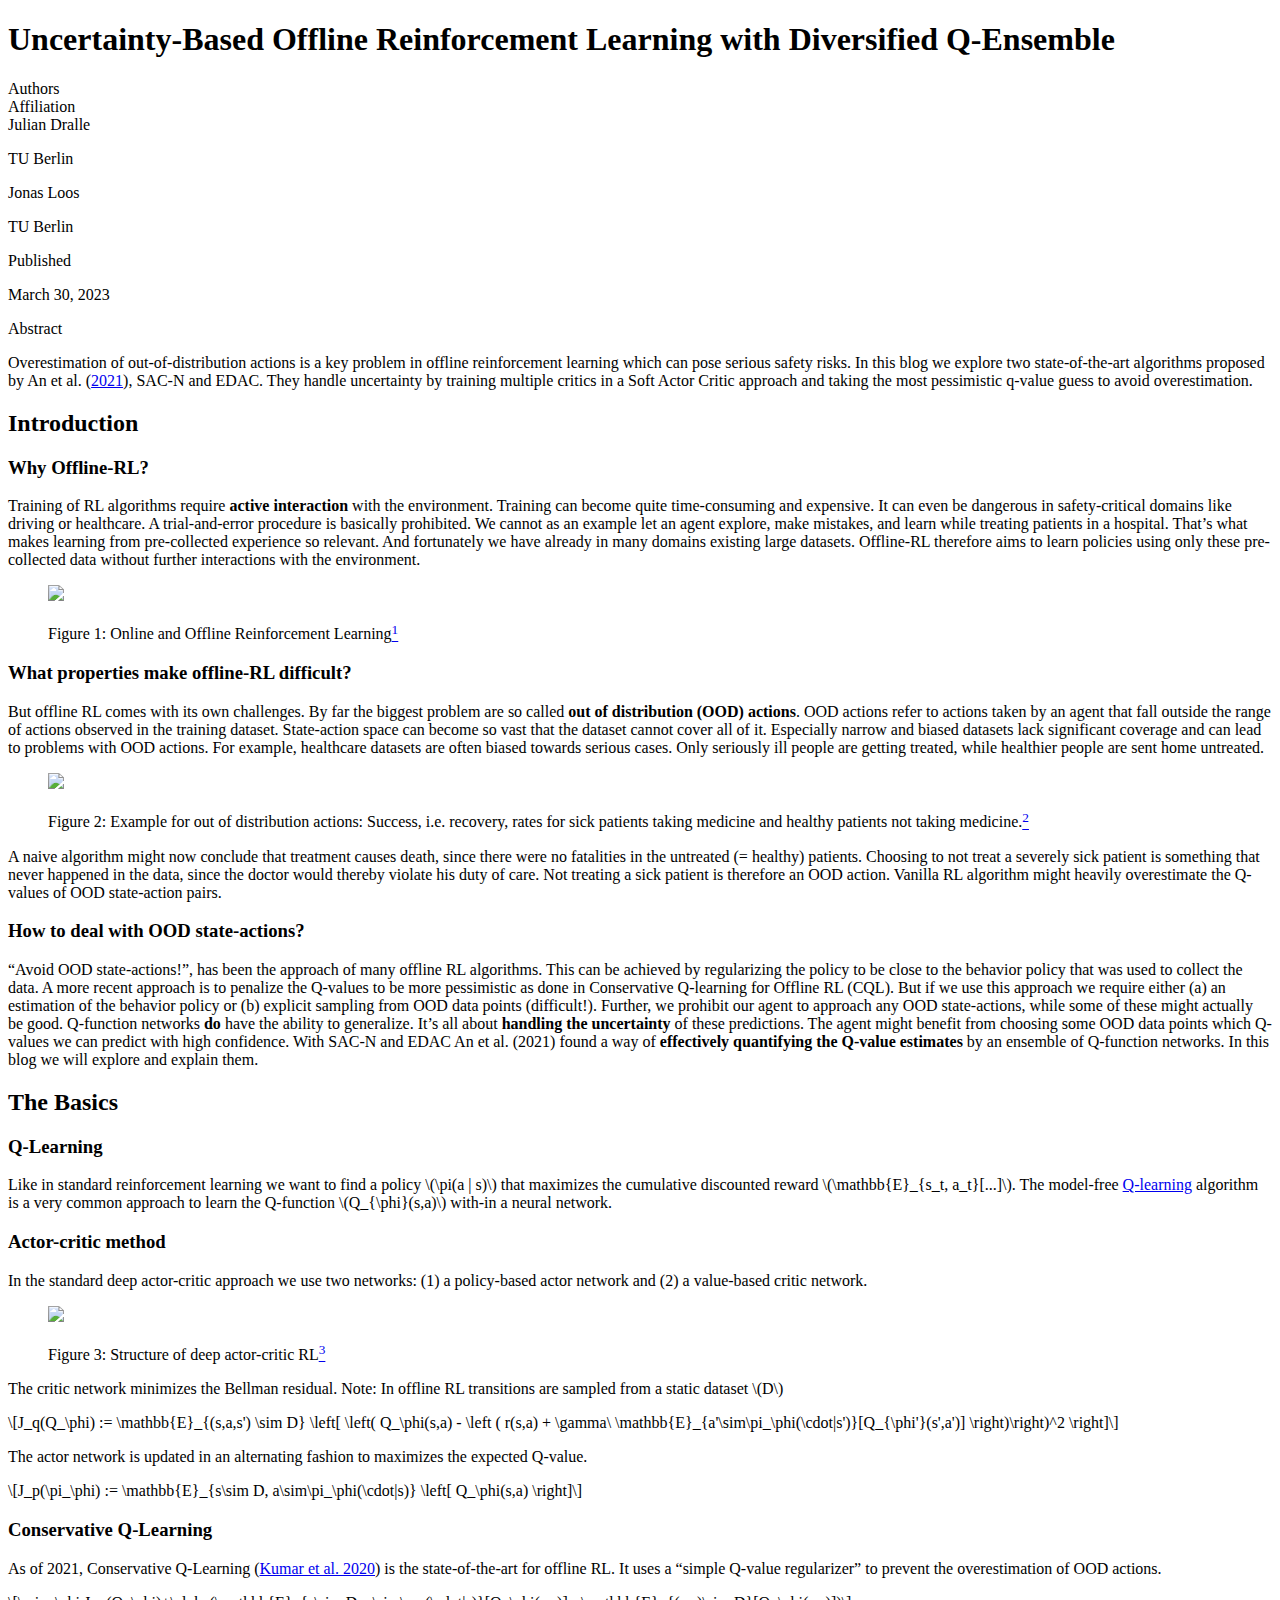
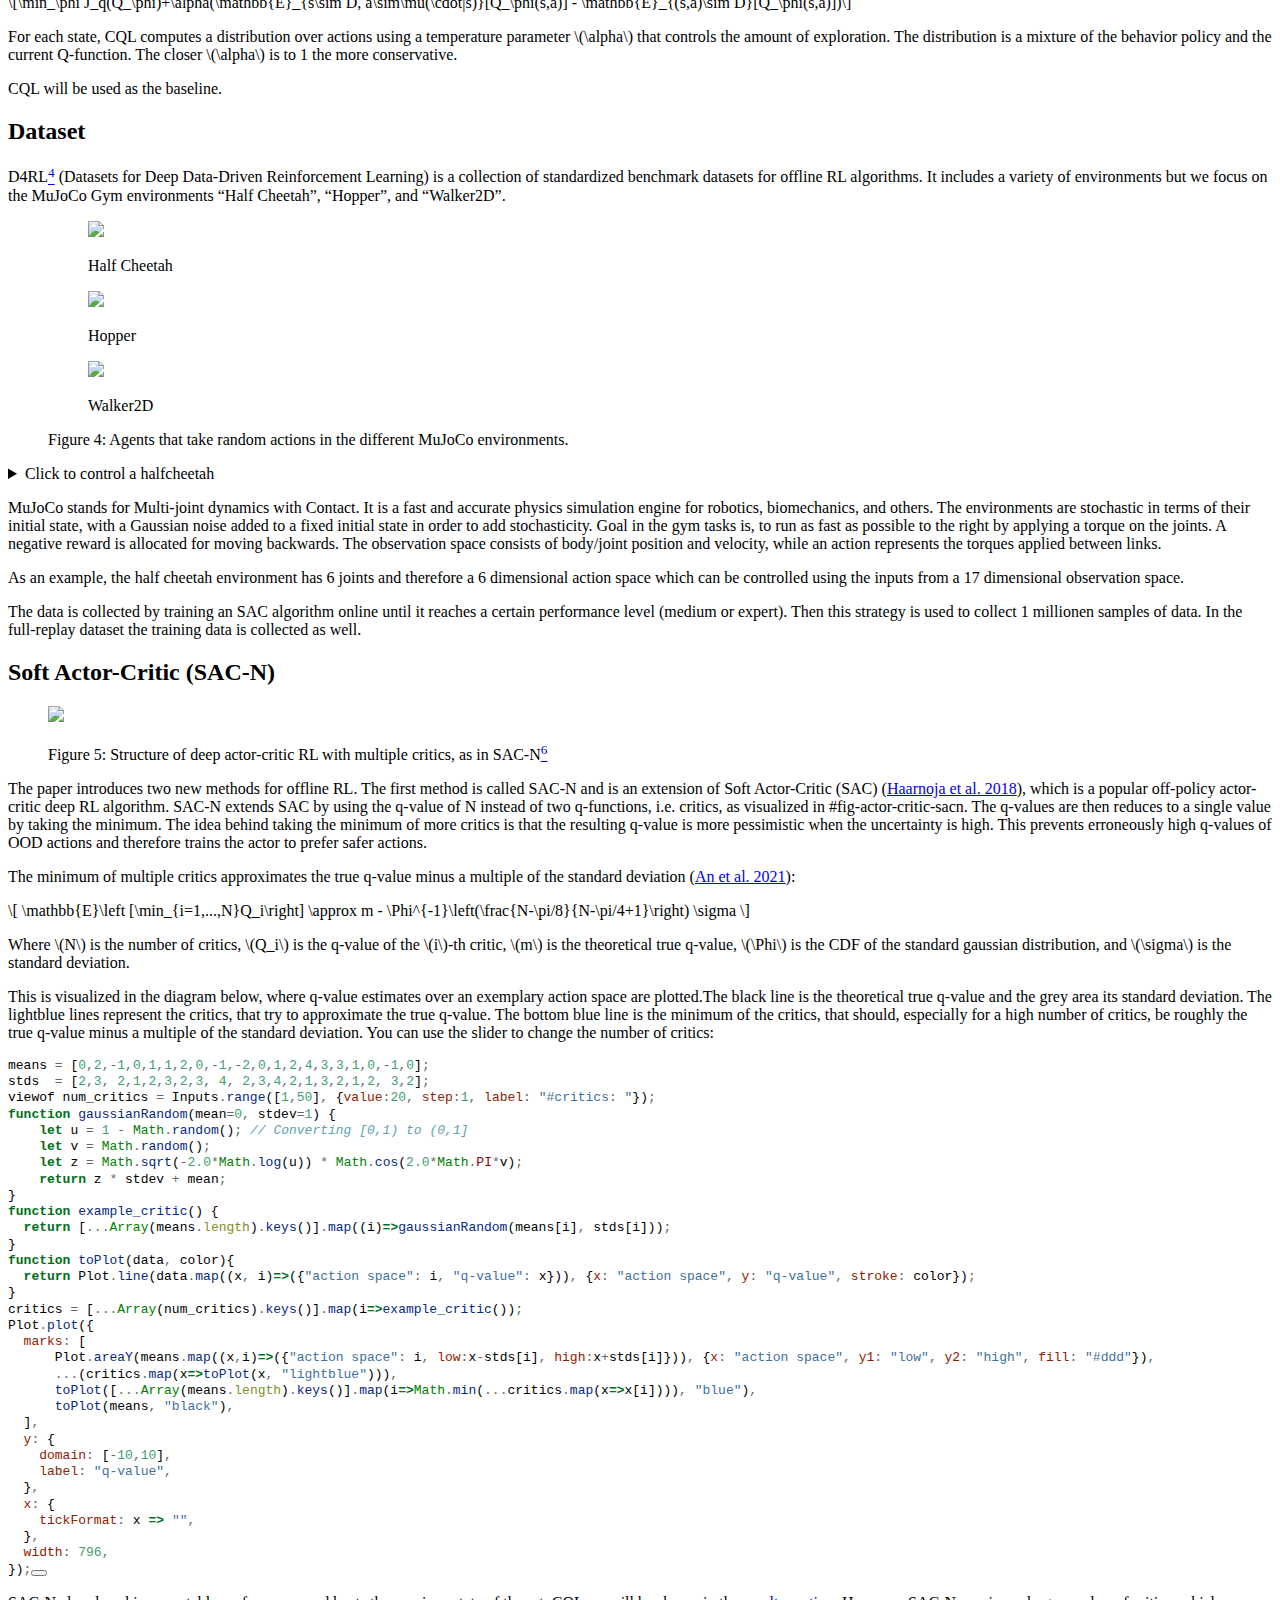
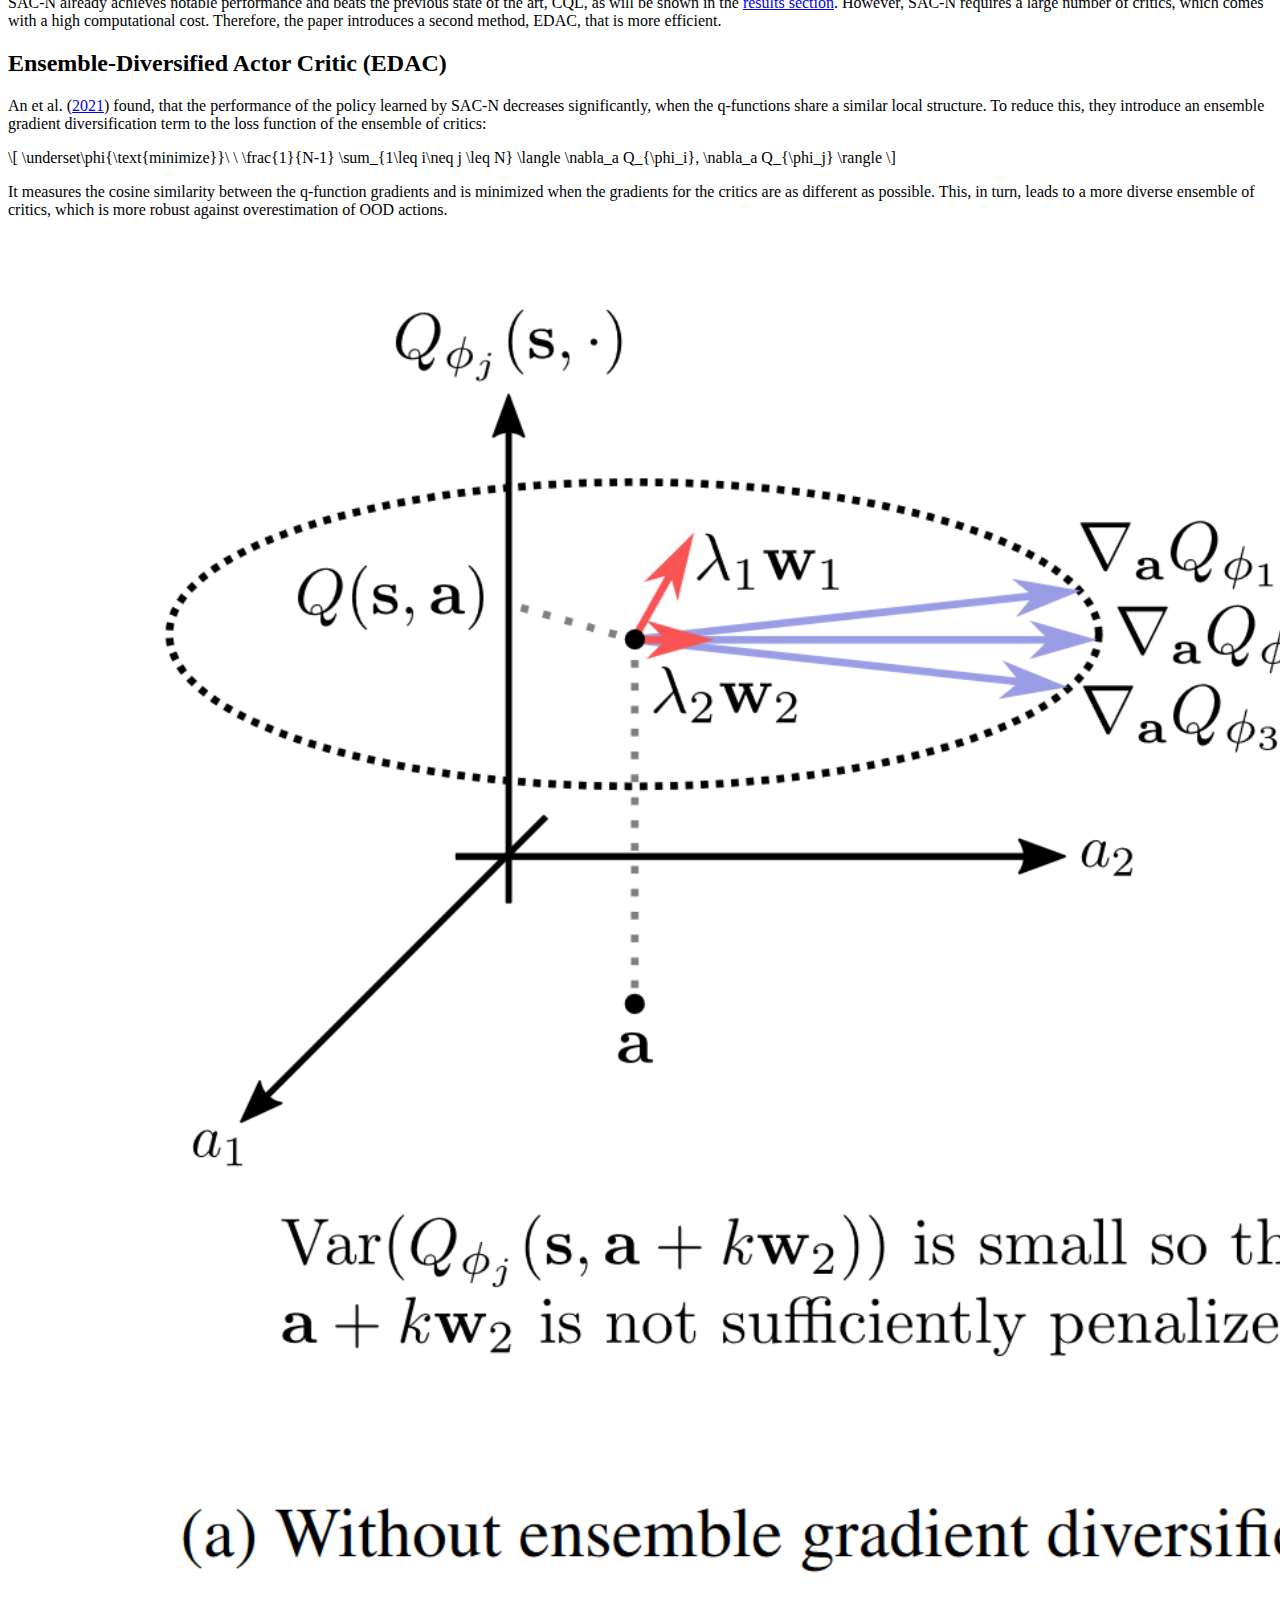
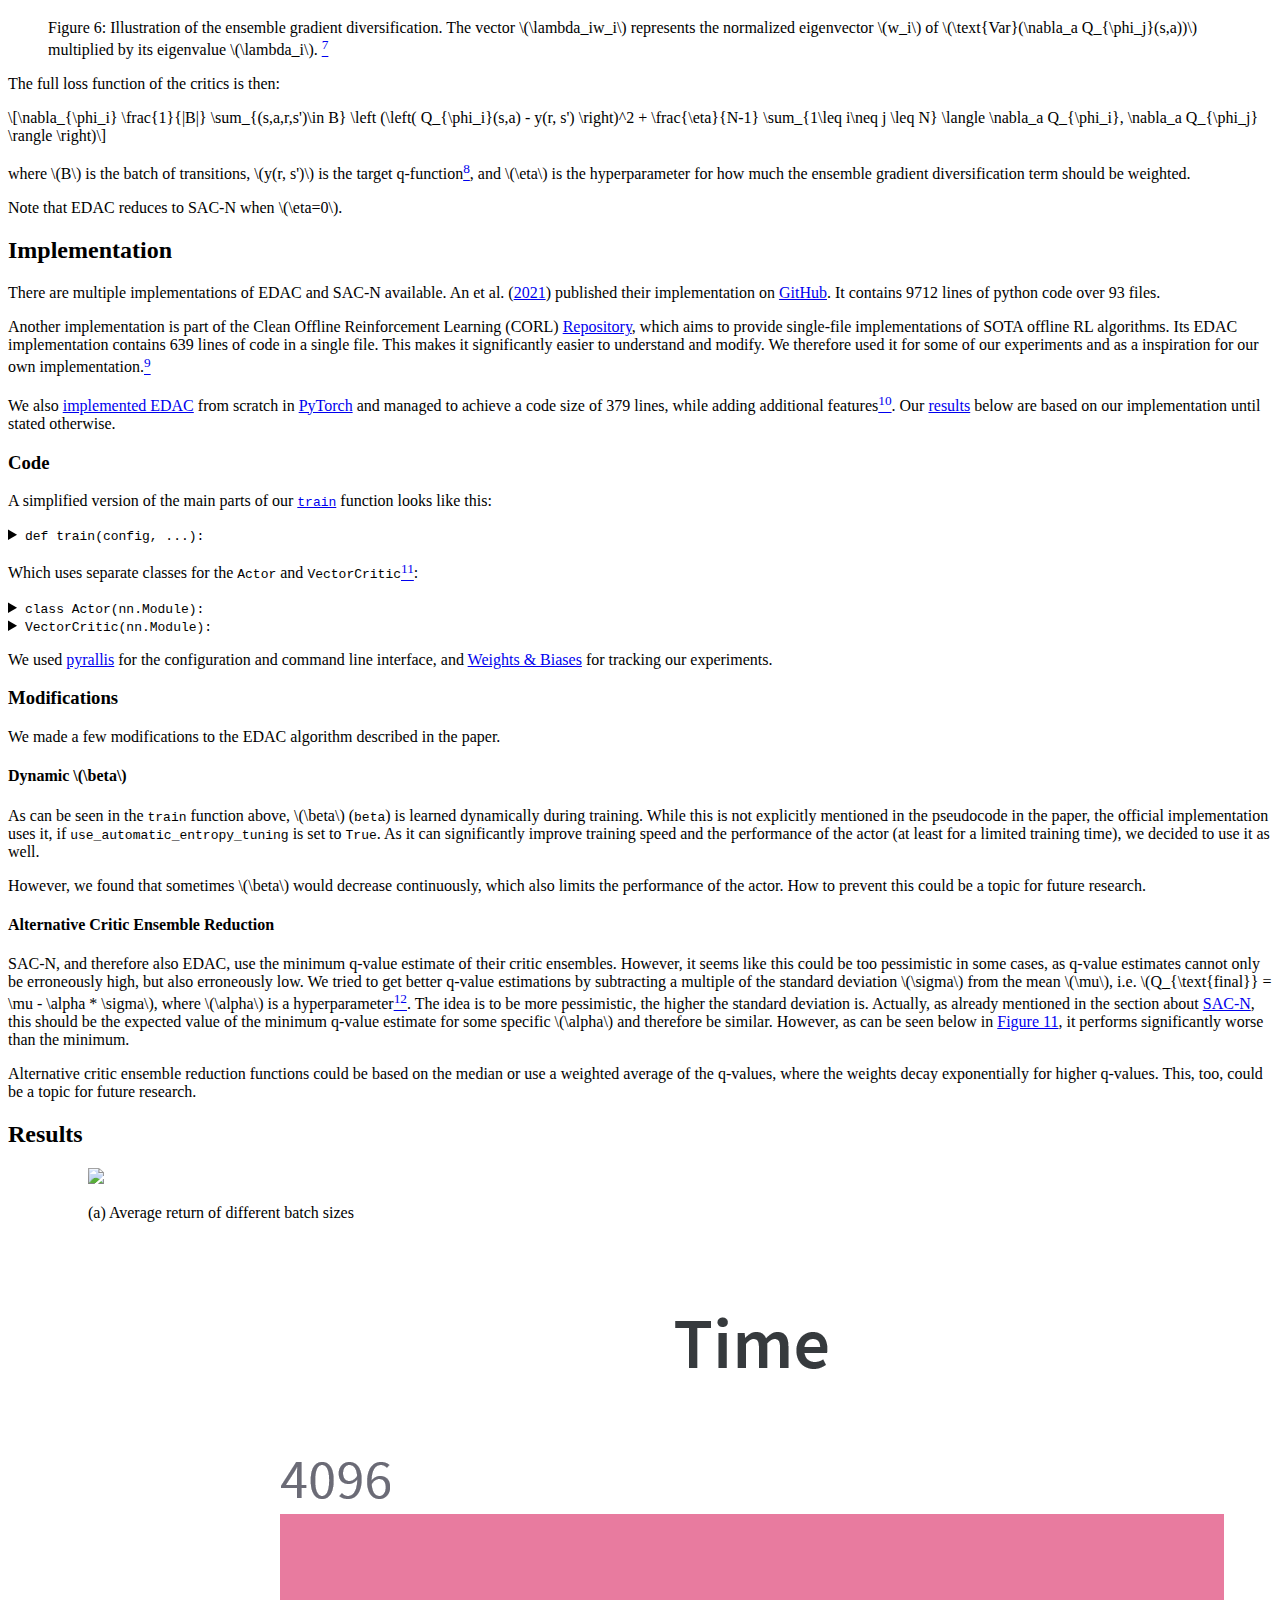
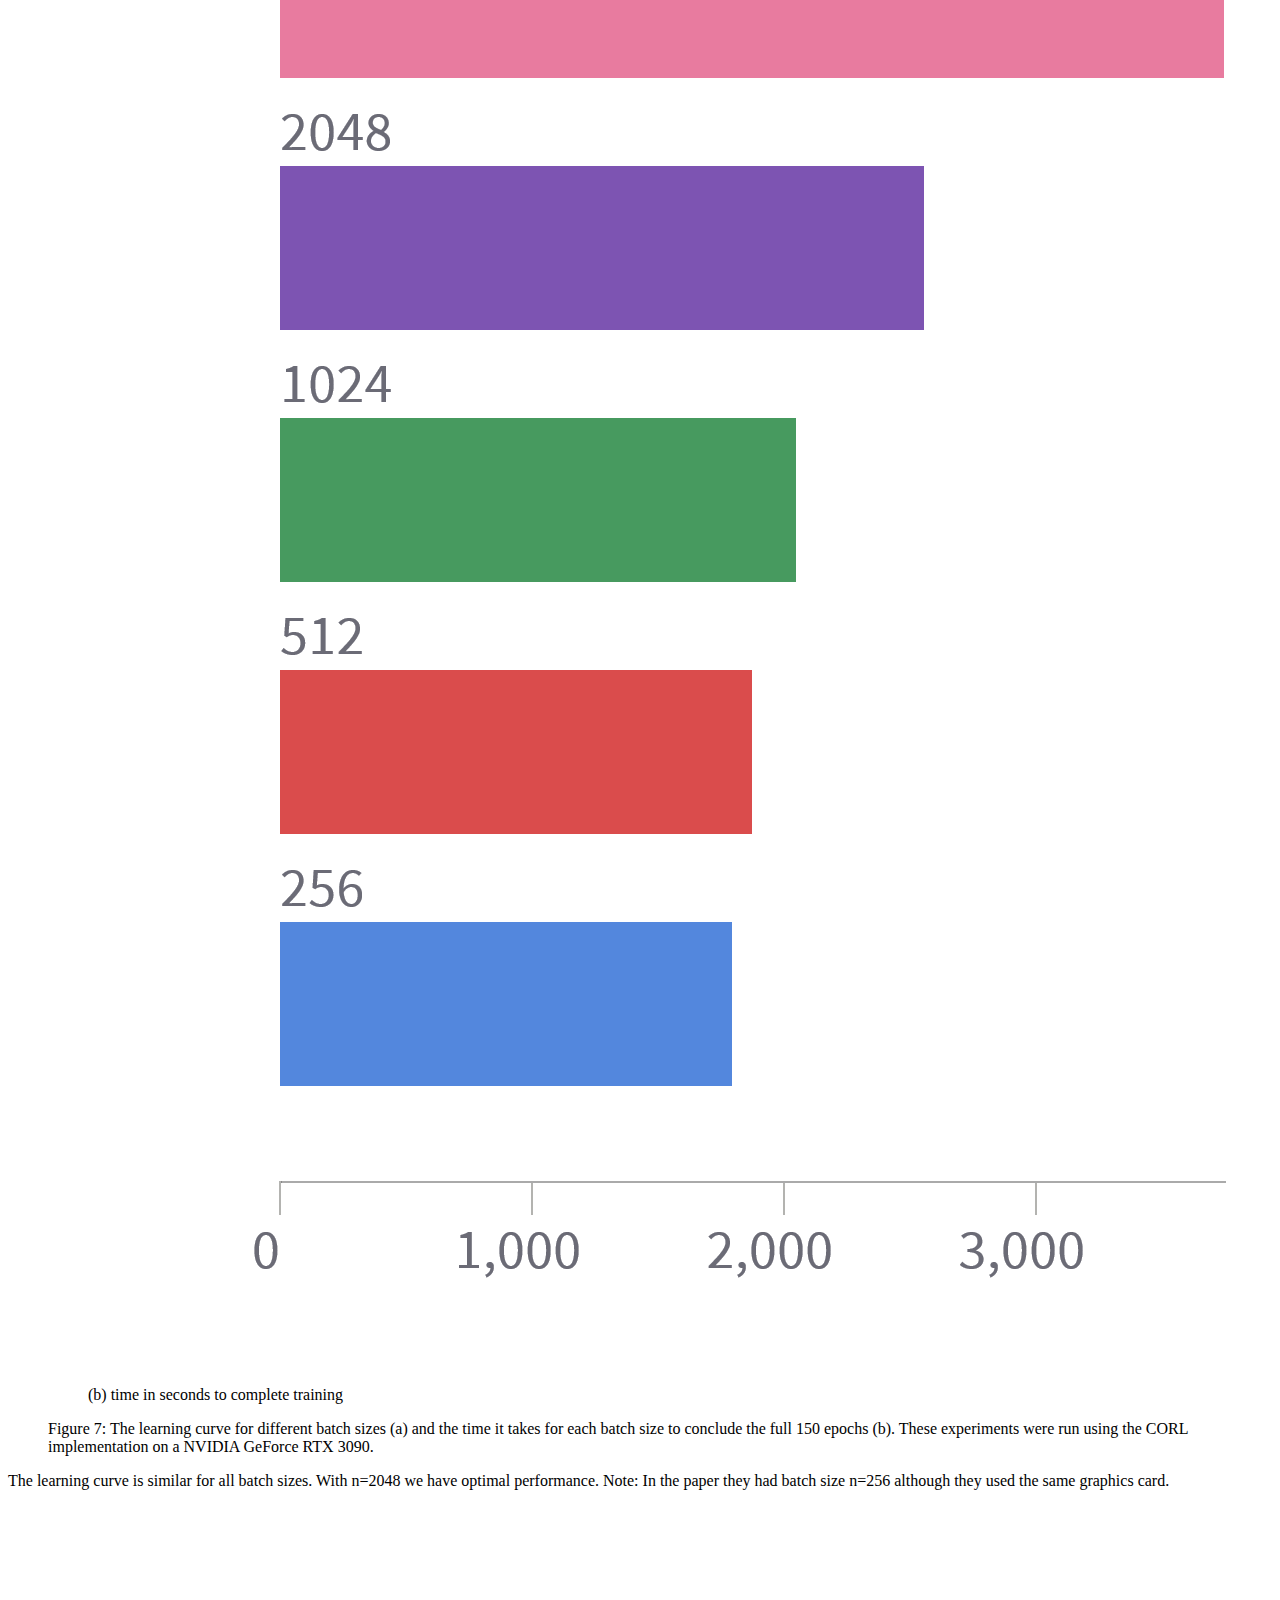
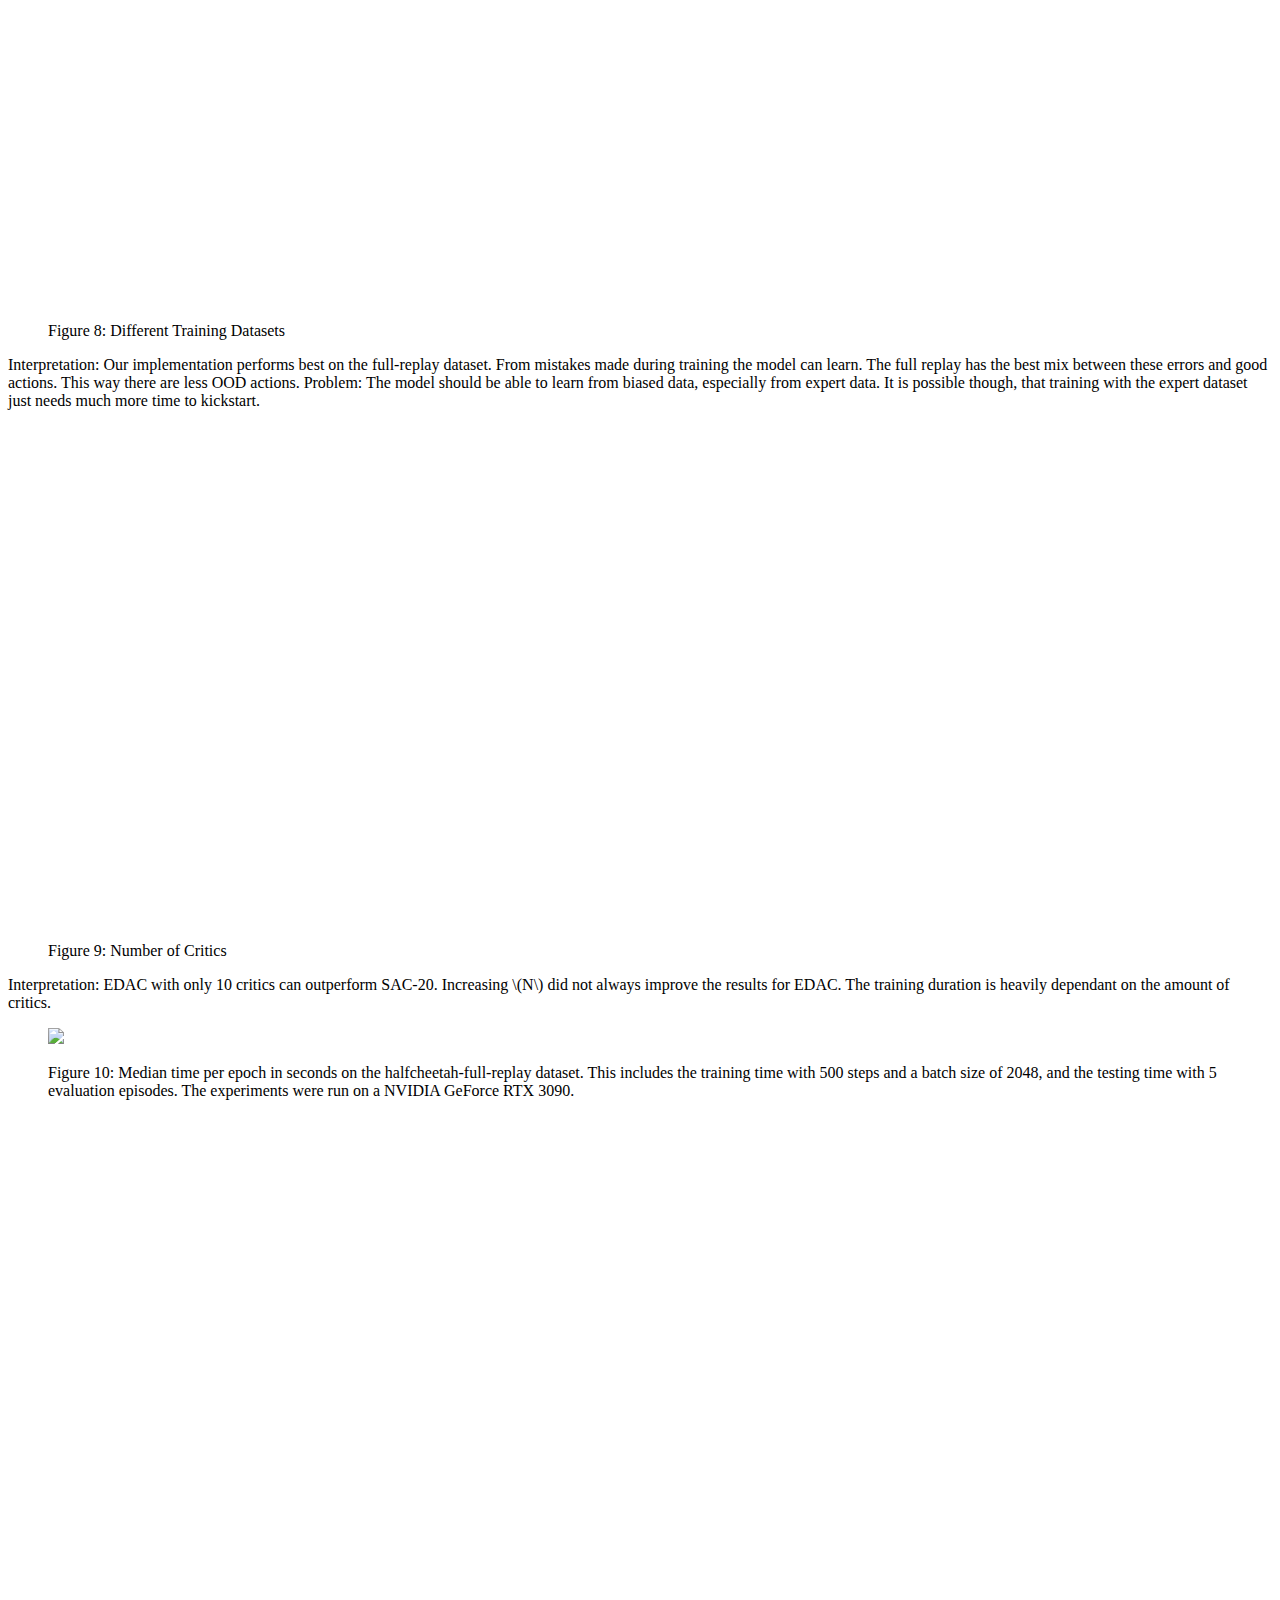
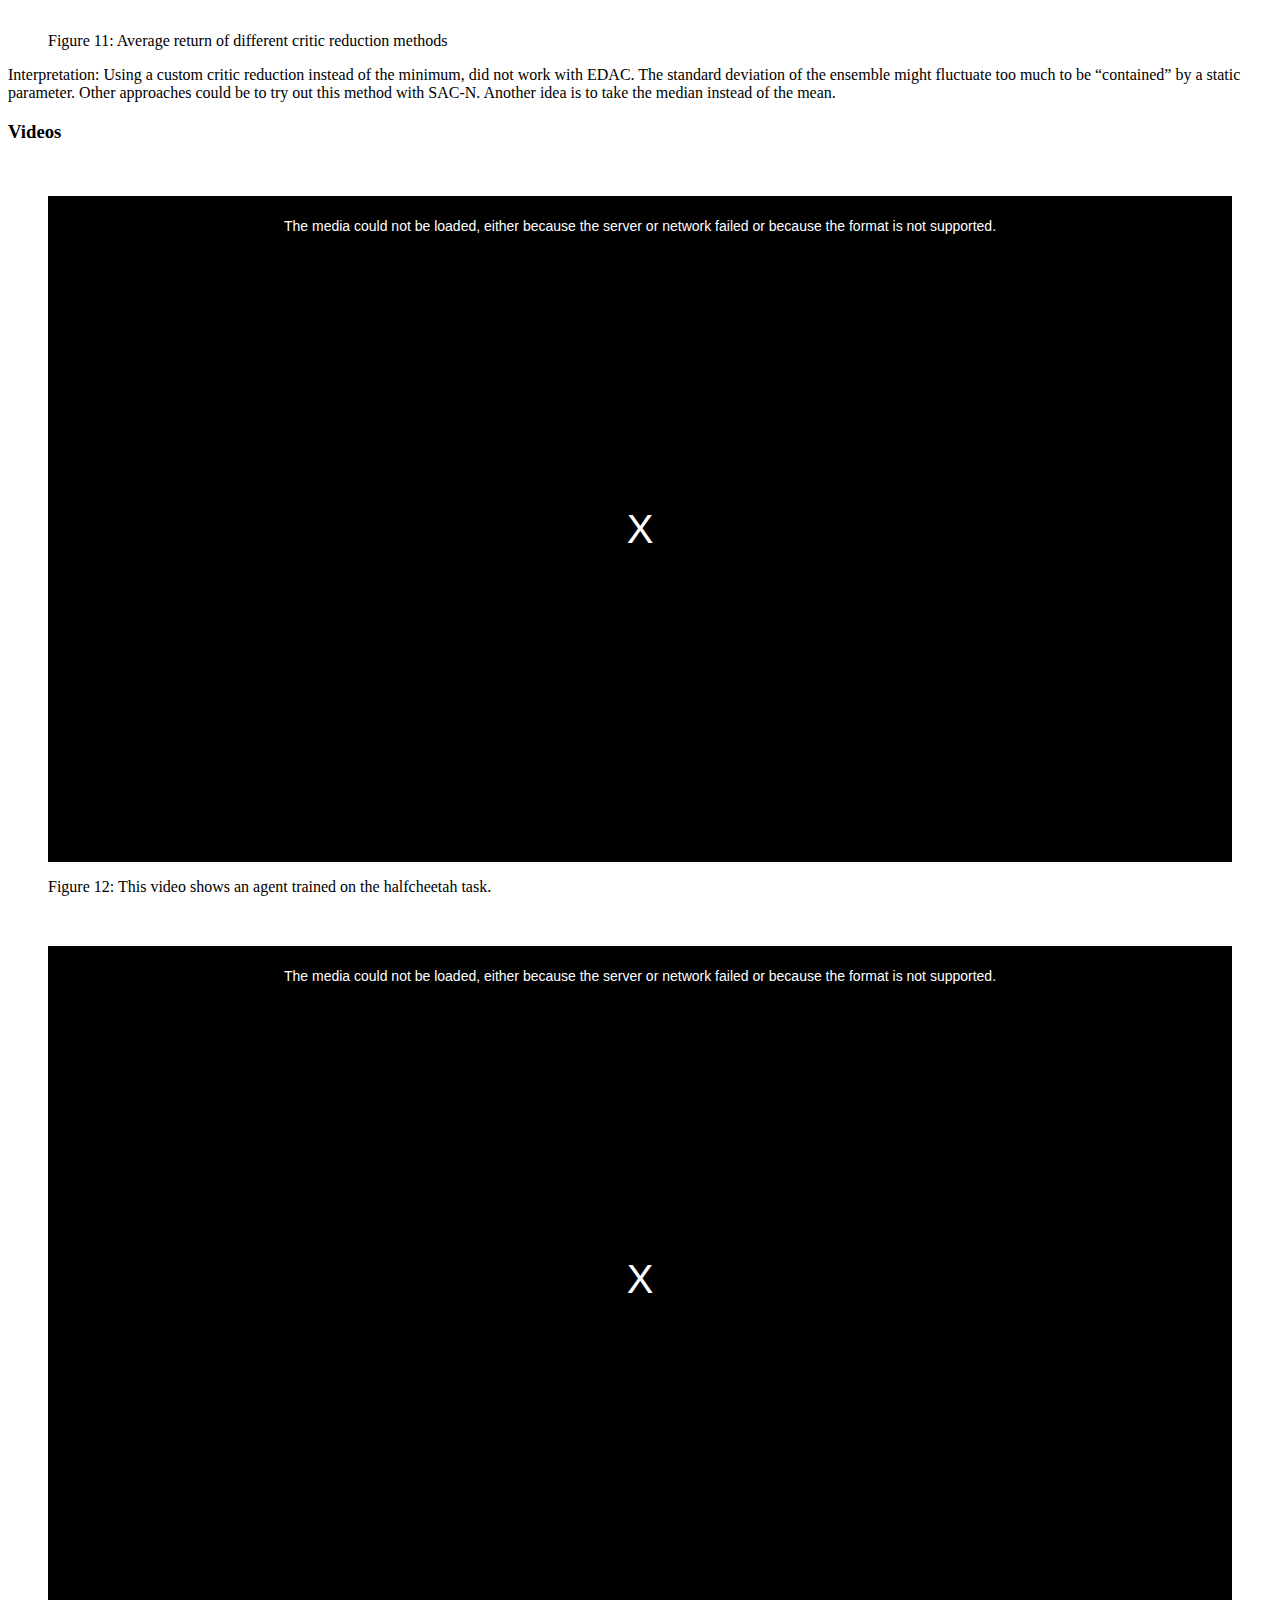
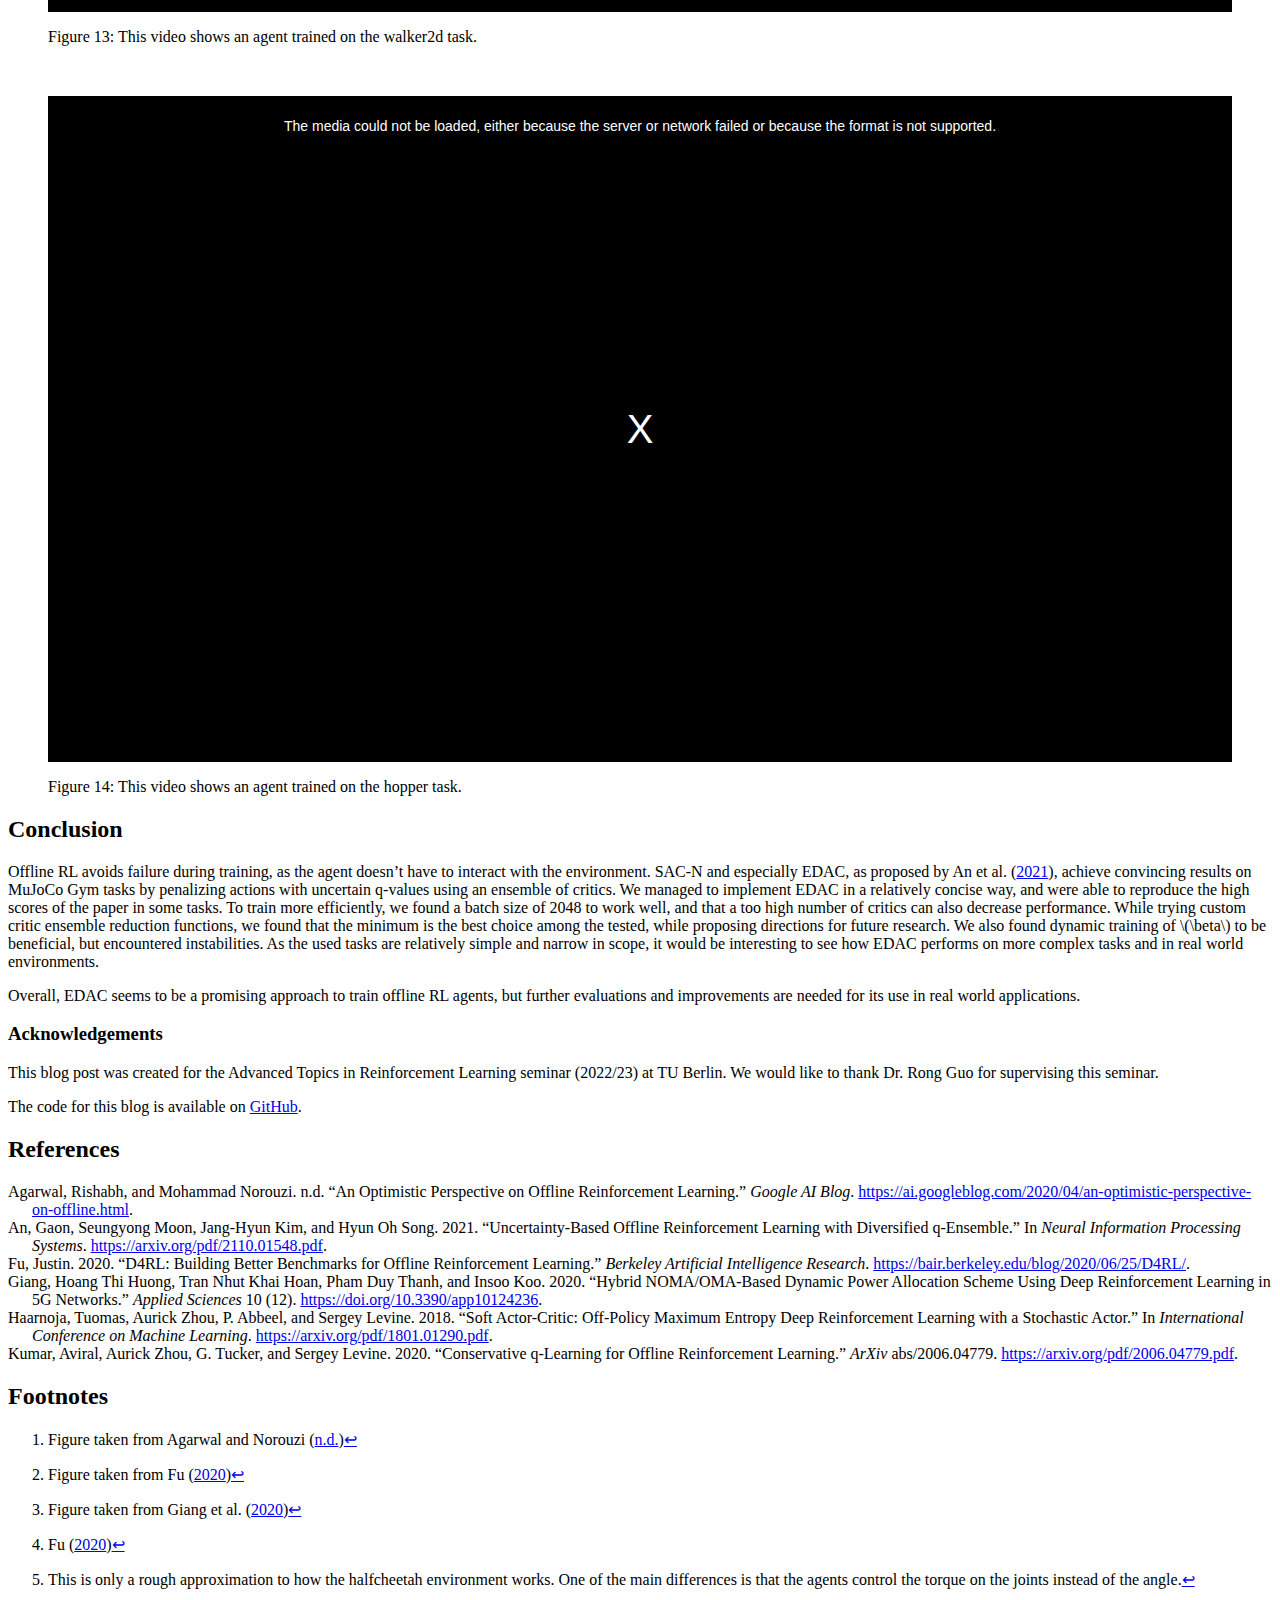
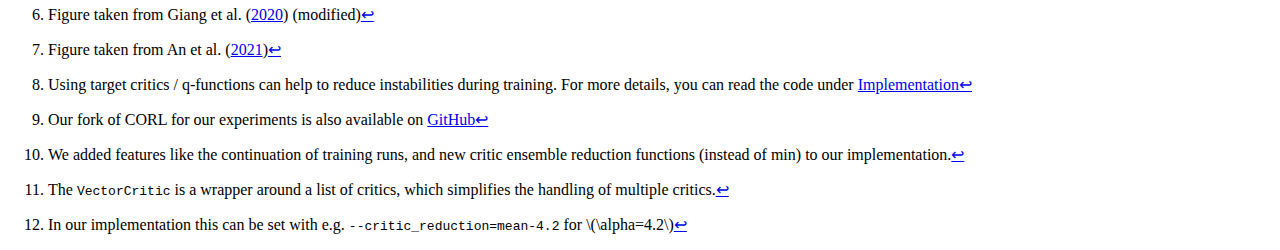
==== commit 6300f9aa: "Built site for gh-pages" ====
--- a/blog.html
+++ b/blog.html
@@ -8,7 +8,7 @@
 
 <meta name="author" content="Julian Dralle">
 <meta name="author" content="Jonas Loos">
-<meta name="dcterms.date" content="2023-03-29">
+<meta name="dcterms.date" content="2023-03-30">
 
 <title>Uncertainty-Based Offline Reinforcement Learning with Diversified Q-Ensemble</title>
 <style>
@@ -188,7 +188,7 @@
     <div>
     <div class="quarto-title-meta-heading">Published</div>
     <div class="quarto-title-meta-contents">
-      <p class="date">March 29, 2023</p>
+      <p class="date">March 30, 2023</p>
     </div>
   </div>
   
@@ -806,9 +806,9 @@
 <div id="fig-datasets" class="quarto-figure quarto-figure-center anchored">
 <figure class="figure">
 
-<div>                            <div id="0d326358-4389-4eb2-bb91-24c9d18441da" class="plotly-graph-div" style="height:400px; width:800px;"></div>            <script type="text/javascript">                require(["plotly"], function(Plotly) {                    window.PLOTLYENV=window.PLOTLYENV || {};                                    if (document.getElementById("0d326358-4389-4eb2-bb91-24c9d18441da")) {                    Plotly.newPlot(                        "0d326358-4389-4eb2-bb91-24c9d18441da",                        [{"line":{"color":"#ff0000","width":1.5},"mode":"lines","name":"full-replay","x":[0,1,2,3,4,5,6,7,8,9,10,11,12,13,14,15,16,17,18,19,20,21,22,23,24,25,26,27,28,29,30,31,32,33,34,35,36,37,38,39,40,41,42,43,44,45,46,47,48,49,50,51,52,53,54,55,56,57,58,59,60,61,62,63,64,65,66,67,68,69,70,71,72,73,74,75,76,77,78,79,80,81,82,83,84,85,86,87,88,89,90,91,92,93,94,95,96,97,98,99,100,101,102,103,104,105,106,107,108,109,110,111,112,113,114,115,116,117,118,119,120,121,122,123,124,125,126,127,128,129,130,131,132,133,134,135,136,137,138,139,140,141,142,143,144,145,146,147,148,149,150,151,152,153,154,155,156,157,158,159,160,161,162,163,164,165,166,167,168,169,170,171,172,173,174,175,176,177,178,179,180,181,182,183,184,185,186,187,188,189,190,191,192,193,194,195,196,197,198,199,200,201,202,203,204,205,206,207,208,209,210,211,212,213,214,215,216,217,218,219,220,221,222,223,224,225,226,227,228,229,230,231,232,233,234,235,236,237,238,239,240,241,242,243,244,245,246,247,248,249,250,251,252,253,254,255,256,257,258,259,260,261,262,263,264,265,266,267,268,269,270,271,272,273,274,275,276,277,278,279,280,281,282,283,284,285,286,287,288,289,290,291,292,293,294,295,296,297,298,299,300,301,302,303,304,305,306,307,308,309,310,311,312,313,314,315,316,317,318,319,320,321,322,323,324,325,326,327,328,329,330,331,332,333,334,335,336,337,338,339,340,341,342,343,344,345,346,347,348,349,350,351,352,353,354,355,356,357,358,359,360,361,362,363,364,365,366,367,368,369,370,371,372,373,374,375,376,377,378,379,380,381,382,383,384,385,386,387,388,389,390,391,392,393,394,395,396,397,398,399],"y":[-569.7512897623649,-470.0244521016074,-561.602054178507,-581.721777908384,-612.8968254165334,-675.9594484122895,-569.124520102009,-501.1633570498689,-571.1971315729132,-557.4908022992955,-420.1805738590271,-381.5525542407314,-536.1687319371958,-580.4892409176896,-429.0237336841308,-441.3078381588144,-568.3116215058269,-594.7711877455171,-717.1730032464576,-649.6365328032483,-646.1591819475454,-642.5826932906947,-597.2364580169933,-661.8580021425747,-603.1089672154194,-636.6617761343002,-622.3902653490804,-578.3066162653539,-565.4529472397006,-587.7422658957048,-542.394359321624,-580.8295396301764,-553.2930399979737,-551.8148362239995,-582.2745811667698,-783.3005793756158,-852.3072104199484,-716.7249374000371,-568.8160488956667,-532.6126541390239,-557.0097969443829,-566.1503030367282,-566.2331263247925,-611.8885221909807,-592.1182863690307,-563.1036014545842,-620.7266195338325,-585.1951546281692,-600.2893022589985,-588.2418450703005,-620.2632655290346,-721.3898552793985,-631.9345218631126,-619.3355598273364,-609.3057640852505,-589.4306644835737,-600.1489451670307,-596.3575819651842,-599.0971176336964,-587.3676273839669,-565.5882134173286,-549.8505590343146,-583.0022900208954,-596.8115968576556,-581.5639348231009,-533.7155038409481,-574.3638508689097,-577.9369356431055,-579.2626184915193,-576.4042397150956,-572.2126549682804,-565.7313993796247,-592.2321341845609,-570.5117848260641,-534.7805509082668,-557.0832629837969,-581.6994291712003,-581.2873155917673,-595.8997794148762,-586.7824536573974,-565.7281301797891,-559.2679026128211,-554.5824002225552,-570.3808469424239,-529.129367237093,-528.0335962270785,-561.2062667061234,-552.6925979851394,-576.1774540367633,-580.3035204545198,-573.208170079139,-560.5136274174075,-585.2203452423073,-551.8683764751563,-565.6406936069625,-572.0115973459558,-568.8698074750532,-526.3012624604501,-571.3499243348782,-561.7120294988906,-566.5848964660402,-550.4891055469313,-551.8874918128718,-574.9973494225853,-556.1889901907288,-537.2820469434994,-569.0136948890224,-545.2027248097274,-465.83965896845336,-553.1305908173858,-566.9233080642407,-545.2757689441461,-529.6795360629369,-564.2483645672447,-526.9182756911478,-465.3830033423653,-497.41581072147375,-498.06415236291343,-550.1861389895585,-541.9269287105012,-536.3507435404921,-523.8911164147819,-565.3665323117993,-490.9204857477921,-548.6521627981799,-496.27958257518367,-553.263439264894,-555.8211423675382,-506.7221275781729,-547.0254354766055,-535.0216712960034,-481.8496868171096,-485.6762409120106,-515.4874565569107,-434.630160989287,-383.8260505742355,-370.4635969024732,-442.28774953078255,-459.0514189813729,-219.2804088922427,-384.3901789898469,-412.8945713493109,-461.3013191181207,-320.0337806151419,-185.30312174659667,90.26826234204192,-51.96111284955484,740.8620729613273,166.3344129209837,259.48652801465084,939.7214106591993,2330.1751347403915,1745.5969817731504,1867.0434559403525,1426.4115457335502,2203.832005530314,2582.413905206673,3704.463355879167,2925.54038652211,2641.78359021595,3186.8281936432595,3584.439593866336,4222.169936566777,4278.421851007086,4061.1713130091257,4278.13215385251,4406.493499599388,4403.3804155782,4725.091417999623,4759.303067479294,4631.234638247435,4671.046179350476,3749.43048995154,4233.238777767991,5217.133768511909,3491.709329728348,4832.796082486488,4989.897736504935,5141.6639000816085,4539.747584805569,5549.016164087583,4364.209654364199,4712.595314003391,4863.156905569818,4946.984016326307,4562.909963881215,5002.288256230726,4360.217547748136,5528.423343678482,3684.099700122648,5056.518463358687,5575.604765099085,5612.345484755033,5858.996741759749,5185.3466904409415,5840.378131440644,5155.289962695844,4565.441685749983,5132.671948816153,6354.806152036121,6228.668035629757,4745.483378030511,6125.847894864717,6161.236593461556,5590.140823588075,6485.290232762894,5891.931236469843,5700.590330885498,6513.774519248716,6622.306868822317,6757.956064275775,7069.7447744585925,7064.839356813279,6588.811897212792,7370.632701928938,7256.637926573258,6663.280730689761,6099.481149912599,7449.769060592132,6508.838235299231,7444.6234999271455,7534.782578046739,7478.42627106802,7677.72813159112,6688.0246470047005,7153.103618694755,7218.405419207284,7099.510123527472,7651.759829023103,7570.967862545905,7068.695737079624,7959.877010666316,7150.868333887972,7985.991078626802,7756.030417972588,7844.104213183715,7751.526048479022,8059.132992837838,8019.990257842492,7967.212614074308,7854.835404393753,8043.563739586079,7120.434124613336,8034.678991900773,8109.63025826051,8004.504033335985,8168.063067193873,8163.253564675986,7776.955734748933,8106.071077183022,8117.945516227144,8125.848977161218,8315.505965006621,8264.65999446053,8039.237173659916,8269.382856477176,8114.231042342959,8312.694968748972,8486.694460210183,8358.7046640209,8318.176852835153,8588.95570598673,8332.157131587639,7978.060400326573,8354.962100986968,8248.462763035137,8416.556548993058,8348.79551748057,8564.03183284124,8427.832595507758,8592.71793962062,8535.963305572059,8356.771050659903,8345.117742063194,8494.5959046348,8460.794273982978,8524.510633433456,8369.852012257994,8640.358753705157,8561.437470163404,8545.295406991288,8370.036021898562,8455.72079926576,8316.807689385725,8679.806972853432,8595.712127132892,8716.340632203573,8531.875514912961,8645.024216556209,8502.62702994663,8568.973296583144,8803.216282109464,8684.82187925895,8550.852288350736,8675.383057525214,8551.617762588703,8664.453536472007,8542.100013451121,8484.615781250472,8620.355037644145,8660.414048470408,8602.784615553046,8544.912487659674,8289.788414341376,8655.92534205975,8476.173534707727,8509.432202468324,8623.610728253987,8431.093357714815,8670.330456916952,8692.544449450808,8438.325702117621,8630.19265676101,8727.768867010647,8849.857665092855,8458.117037444781,8654.287363079702,8532.690722020736,8735.304423803995,8534.856664736444,8657.580166676777,8740.228045704625,8736.955160839545,8810.406888604219,8710.782406763741,8522.02983476772,8773.345092607216,8840.17927093083,8734.637835059508,8556.125613291417,8578.952137394012,8673.636665635328,8684.079683511345,8666.865135134305,8585.611902313323,8727.914922175649,8628.548819413532,8723.128971461116,8693.8000779813,8824.145039023058,8704.09591259211,8608.515885210505,8492.023396272582,8661.320053247504,8608.942438496735,8763.507614222259,8640.703940312062,8566.080406928957,8602.188196056315,8697.95100069273,8642.09272944263,8671.182428789354,8528.089168254392,8799.263425534664,8777.187206447466,8856.165492804636,8645.170600518912,8681.939959552656,8582.44240922167,8426.770244960095,8714.024279019115,8592.257279459132,8887.282263347915,8753.605566879747,8617.781860967581,8755.719617836468,8710.988167200958,8605.774176551862,8625.561317010543,8744.916991024487,8660.1079591732,8714.331859904247,8697.792558233607,8951.11898547456,8668.595891174919,8587.291627951938,8720.292226587137,8686.411669183872,8546.151729907222,8690.887054630579,8661.029712874355,8667.282362071157,8758.02217583948,8734.81743275618,8765.71745122589,8773.074788299826,8777.375328145252,8815.5505693374,8815.661329948387,8775.671343492362,8862.427380372927,8564.044245439625,8796.70210438203,8761.338591608233,8871.481758662847,8790.529227631625,8763.545603634462,8797.149660363917,8880.323443127145,8775.921603533985],"type":"scatter"},{"line":{"color":"#ff00bf","width":1.5},"mode":"lines","name":"expert","x":[0,1,2,3,4,5,6,7,8,9,10,11,12,13,14,15,16,17,18,19,20,21,22,23,24,25,26,27,28,29,30,31,32,33,34,35,36,37,38,39,40,41,42,43,44,45,46,47,48,49,50,51,52,53,54,55,56,57,58,59,60,61,62,63,64,65,66,67,68,69,70,71,72,73,74,75,76,77,78,79,80,81,82,83,84,85,86,87,88,89,90,91,92,93,94,95,96,97,98,99,100,101,102,103,104,105,106,107,108,109,110,111,112,113,114,115,116,117,118,119,120,121,122,123,124,125,126,127,128,129,130,131,132,133,134,135,136,137,138,139,140,141,142,143,144,145,146,147,148,149,150,151,152,153,154,155,156,157,158,159,160,161,162,163,164,165,166,167,168,169,170,171,172,173,174,175,176,177,178,179,180,181,182,183,184,185,186,187,188,189,190,191,192,193,194,195,196,197,198,199,200,201,202,203,204,205,206,207,208,209,210,211,212,213,214,215,216,217,218,219,220,221,222,223,224,225,226,227,228,229,230,231,232,233,234,235,236,237,238,239,240,241,242,243,244,245,246,247,248,249,250,251,252,253,254,255,256,257,258,259,260,261,262,263,264,265,266,267,268,269,270,271,272,273,274,275,276,277,278,279,280,281,282,283,284,285,286,287,288,289,290,291,292,293,294,295,296,297,298,299,300,301,302,303,304,305,306,307,308,309,310,311,312,313,314,315,316,317,318,319,320,321,322,323,324,325,326,327,328,329,330,331,332,333,334,335,336,337,338,339,340,341,342,343,344,345,346,347,348,349,350,351,352,353,354,355,356,357,358,359,360,361,362,363,364,365,366,367,368,369,370,371,372,373,374,375,376,377,378,379,380,381,382,383,384,385,386,387,388,389,390,391,392,393,394,395,396,397,398,399],"y":[-468.7600704104743,-587.1034761269239,-547.6646646017957,-616.7752750207076,-769.341003130148,-667.4043682590335,-724.5955969901759,-749.4762694837448,-669.380135397962,-737.538004041061,-660.1593327773107,-715.6473647640006,-691.1383080381745,-642.4182675915907,-650.2621142427561,-557.4720162696154,-543.9827042974262,-589.6463912923198,-602.6979351929875,-587.9666351476021,-592.7167288927383,-599.8836318836059,-639.0009236691528,-598.0182184298424,-647.2283903080719,-611.6772852532791,-579.760235551319,-648.2947125605433,-577.9600391512266,-594.2784134802274,-654.5515047785261,-527.214662898748,-552.8013812723455,-567.1235478289112,-516.8282452318213,-521.6094453499734,-501.95209051149857,-521.5471642741755,-580.6416483478763,-552.436886132883,-565.7905830605621,-556.0024582712321,-570.672179924707,-564.3681316888577,-611.2424399685123,-506.5636415725713,-528.6101787547691,-492.5182841263497,-521.1876453230645,-532.8013270714737,-487.52130070648855,-491.6535867775934,-503.03016436926606,-551.0649969678695,-585.5873095248091,-533.3456180020286,-551.8396596062302,-607.5487617673228,-543.2110548524093,-557.3671464782517,-549.895651596468,-572.8119718972714,-527.4375872503103,-470.8886593682057,-532.297774213031,-520.6943574198647,-547.0522097982428,-530.1284186455289,-516.0593992612029,-569.1866790217293,-525.0297598896693,-513.9562815736205,-566.4378251629225,-515.019123081282,-480.8754459650256,-532.5326444301234,-540.340536062582,-565.5085219691887,-525.5816721681178,-530.5677637796191,-568.773434108418,-599.8188737528121,-564.9023985923858,-569.1040824128596,-595.7773794466493,-601.975722317884,-601.3494730452319,-525.0134158699248,-529.7942689820327,-534.6859879310947,-585.1652473810992,-558.0168362386864,-543.2512143730593,-565.3031769894069,-531.0352916017955,-546.3423980130345,-555.7144237508965,-560.3227556982625,-514.4664269581124,-643.4752063462618,-694.3352499922498,-638.3427941489249,-583.9623792994936,-608.4688661371981,-530.9020381651906,-449.7131704557909,-484.3657854453261,-510.3768145325822,-592.6017072724178,-606.2145806196866,-512.6607625369409,-590.2678812634756,-599.7070502107495,-585.8028138657216,-561.262222817523,-576.9428994319271,-581.8605542658747,-606.6190689242447,-561.1772426283181,-551.9030310802648,-544.8745181731199,-590.7531752457064,-532.224559547357,-633.7383256989223,-522.1758465849921,-632.3953596040235,-503.6930388858898,-549.1325392338031,-573.9330636836294,-564.9093843541234,-528.2328455633922,-529.9301595506247,-540.4681389306043,-533.4919286977,-549.6196580982095,-540.2472430435255,-520.7345188345944,-559.608945006328,-594.8677584057533,-597.1347918930746,-514.1107309379482,-592.4769971845944,-553.276039669448,-529.2785758609652,-544.0346073752225,-540.6059695581607,-529.3391133969958,-528.6745889157834,-509.5451486310676,-532.9838952823617,-535.9875932413559,-515.9720331390406,-540.879409441452,-551.2690945547035,-548.78339741327,-549.4673569119603,-508.21919085201375,-535.0855175326127,-525.7371477975474,-521.0981452852509,-598.9959636489245,-549.5162910832976,-510.3180226275672,-555.2726761586825,-528.3132751564549,-555.6889822396507,-615.5145119342068,-587.4696152719812,-522.93369661737,-516.0559966811428,-550.7809235166669,-543.6185118929624,-538.2575091815343,-563.2770589924007,-620.6045974551216,-575.2185866634661,-532.3692714473902,-554.515673250066,-543.2819147723498,-553.5991766268753,-514.7420518345773,-537.2923611352339,-541.1641784501273,-552.9542293969483,-562.1879845165898,-492.45306898162073,-522.2913205806426,-549.1094917771343,-566.921576321481,-529.5219385033537,-543.181890220171,-560.3500518202686,-565.238718765893,-506.6918595729098,-553.5372973475157,-551.6436982043258,-506.8253617350539,-560.9829945993857,-453.94794384313,-525.530716460604,-476.16453500736907,-542.7395099773948,-515.3756484423461,-557.7351255299626,-471.9019387509803,-530.7216318748784,-458.2846339467053,-536.8760064843827,-481.78770433294096,-463.9663464341382,-527.5894159805309,-530.4132898780005,-573.0585177463624,-445.6882740127432,-566.0208827138686,-434.4929637910917,-549.9761528613108,-495.7495921578902,-460.17242894037975,-535.6586031188982,-523.1662946134378,-601.6449600995736,-511.7007616273313,-432.8239768067241,-532.0690383209421,-443.7801383753844,-505.75279590002754,-497.1332377535885,-572.3924357556457,-484.5018629564049,-473.34052238535,-521.6941608967732,-528.7303895038815,-532.6858079519702,-446.4682511698174,-492.8434844812092,-498.2387624436808,-530.8912763674148,-565.7065332142106,-470.3159888418065,-532.7944973970117,-452.8577452497211,-578.5145212573,-431.8741961772449,-440.59041190653375,-458.51674218767744,-496.7596156875634,-429.04638307696985,-453.6586417641865,-425.7797761125029,-484.16083812676777,-544.1258377445682,-432.9449544833975,-458.30205130883087,-515.5190486132029,-474.4766953098294,-470.7519384659159,-486.4791402378065,-488.0923457979334,-552.7743402012156,-477.2235511717288,-533.0158594001509,-499.3455648589702,-518.7561630912669,-484.549822880525,-487.5891901822223,-487.0381683802037,-508.5892356443153,-499.237968868656,-566.965814552511,-436.7792589410672,-603.9956731008922,-457.2221051952428,-549.9805459409035,-577.4627257292793,-492.1178072652265,-632.0322585142426,-564.9814709391474,-514.8765996477227,-573.3742491438096,-610.8935530347251,-540.593058405898,-631.1196458915208,-652.2651053544854,-561.2219738141691,-555.2630291069902,-712.4126018616704,-724.2136768487233,-799.306192517629,-689.0174679356671,-620.6366315130342,-675.8836552072702,-730.0240060220535,-665.398115825974,-646.4351741871443,-725.2088252966141,-586.291385179605,-653.2015681023951,-647.7153040976324,-639.3563725358979,-634.5068321712498,-611.1258895320974,-661.8106897600298,-671.7317076150953,-746.251817410296,-703.7981145662293,-555.9828076040785,-642.0345296289789,-530.9293705825451,-645.674811967459,-651.3324717332489,-570.9879693341206,-532.9613752350202,-717.3415707362029,-580.4982779911988,-582.3952671418697,-528.8101827198634,-516.9218265194743,-635.9018227173128,-546.5458180613858,-575.7687474554622,-595.159568579283,-621.5087028165665,-645.7219915076962,-608.9439987675837,-601.790900515418,-655.3501768270075,-690.9755208110191,-734.7874976474038,-722.7939513072018,-587.4591215510245,-651.9550118583574,-681.7814509798031,-700.9532907308205,-624.9519527657271,-723.0038563915327,-662.0574212283561,-639.5820677825602,-591.907424916152,-670.3364833557471,-577.0162115614073,-692.9439458847744,-669.2602758300698,-595.3357464177159,-724.6838603177424,-578.585365272387,-638.0659789786608,-633.1242359410501,-631.7834199237845,-656.507231478985,-712.1058876576137,-684.621070993949,-706.6029325331324,-652.8208467279143,-643.4801023955879,-729.6032010494913,-767.6560567515627,-662.5210103557082,-655.0988328983062,-611.2615859100391,-668.0645919190775,-584.2932751909891,-621.5610635154508,-585.5061809935565,-687.3402991816561,-749.2677785249671,-690.0988191355216,-675.2947385235692,-678.9603202572355,-744.7223254802421,-724.1322171759086,-562.2088455845899,-665.180678409067,-627.6229365208308,-553.3780347739148,-703.7657051410242,-699.0722319964215,-635.8603230813885,-615.427391170633,-630.6515583803732,-755.0316531712203,-733.5610063006318,-694.329643639516,-671.9898810347919,-605.3771584528436,-654.6852098137604,-688.8318040866103,-617.2211668473549,-675.3116306969541,-677.3415341584712,-645.7035875894478,-659.9059493060415,-633.9204228314167,-693.8456829340571,-633.3946098882261,-717.5311797023676,-726.4840092707904,-672.9629427338318,-722.0775521394121,-727.3316421769357],"type":"scatter"},{"line":{"color":"#9700ff","width":1.5},"mode":"lines","name":"medium-v2","x":[0,1,2,3,4,5,6,7,8,9,10,11,12,13,14,15,16,17,18,19,20,21,22,23,24,25,26,27,28,29,30,31,32,33,34,35,36,37,38,39,40,41,42,43,44,45,46,47,48,49,50,51,52,53,54,55,56,57,58,59,60,61,62,63,64,65,66,67,68,69,70,71,72,73,74,75,76,77,78,79,80,81,82,83,84,85,86,87,88,89,90,91,92,93,94,95,96,97,98,99,100,101,102,103,104,105,106,107,108,109,110,111,112,113,114,115,116,117,118,119,120,121,122,123,124,125,126,127,128,129,130,131,132,133,134,135,136,137,138,139,140,141,142,143,144,145,146,147,148,149,150,151,152,153,154,155,156,157,158,159,160,161,162,163,164,165,166,167,168,169,170,171,172,173,174,175,176,177,178,179,180,181,182,183,184,185,186,187,188,189,190,191,192,193,194,195,196,197,198,199,200,201,202,203,204,205,206,207,208,209,210,211,212,213,214,215,216,217,218,219,220,221,222,223,224,225,226,227,228,229,230,231,232,233,234,235,236,237,238,239,240,241,242,243,244,245,246,247,248,249,250,251,252,253,254,255,256,257,258,259,260,261,262,263,264,265,266,267,268,269,270,271,272,273,274,275,276,277,278,279,280,281,282,283,284,285,286,287,288,289,290,291,292,293,294,295,296,297,298,299,300,301,302,303,304,305,306,307,308,309,310,311,312,313,314,315,316,317,318,319,320,321,322,323,324,325,326,327,328,329,330,331,332,333,334,335,336,337,338,339,340,341,342,343,344,345,346,347,348,349,350,351,352,353,354,355,356,357,358,359,360,361,362,363,364,365,366,367,368,369,370,371,372,373,374,375,376,377,378,379,380,381,382,383,384,385,386,387,388,389,390,391,392,393,394,395,396,397,398,399],"y":[-539.0895975958812,-441.9442582242835,-476.6465659247724,-547.0785385914593,-569.6337817111761,-842.9340130012743,-748.4519301987931,-503.6689628947007,-531.0335872041136,-538.8994301311171,-552.6431525522028,-596.0021360616253,-611.6901944875929,-569.1301899502264,-603.9420228399824,-436.6000366843382,-496.9017067832855,-566.0927755959322,-493.79323669848463,-543.8443913381574,-648.826536917287,-702.8621309292117,-666.0966685890987,-668.8117780462605,-589.129028749394,-662.1581092514035,-678.0702176839363,-648.9168809459104,-696.078564013587,-565.2476446056868,-573.3263799336678,-639.9856385735571,-623.5813322472961,-571.0356502307864,-527.9682741389126,-533.7094482729866,-587.6674689710624,-557.7148110257565,-611.3767790695235,-585.0139279072155,-536.0737989588807,-536.8264076982858,-596.0818461262323,-619.9413867168578,-610.2643006147749,-590.3541468172455,-618.1089900029112,-615.5729293931072,-617.5903036418568,-607.8836230885879,-645.9467673471802,-619.5823902657419,-592.1034605670299,-674.3225517370149,-680.1080379051432,-683.351280221181,-678.8238517155477,-723.6745599957021,-751.8389586005992,-709.673914195039,-764.4355342148517,-728.2451709057192,-714.7400329007692,-755.9286307522125,-627.0561700540235,-730.9713609846119,-645.1079505403366,-639.2156073546796,-716.6991218250697,-749.7863686010621,-710.9855425816738,-739.0673222286545,-829.4429864546871,-749.159007195813,-856.4721838695947,-785.8676897757218,-933.7226240869744,-931.7228363555356,-736.3133688251079,-780.9466587445088,-708.9182625829396,-761.9010294493057,-570.6532318017703,-647.0405774253308,-601.3934942426642,-684.3337930186542,-636.0480342257657,-694.3385198408079,-409.60865064397296,-648.316694784696,-594.5322349955079,-641.2751149553369,-642.7187351218519,-607.7606666385941,-795.8783834295461,-852.4231583737395,-730.4043979860414,-662.1292451647923,-617.5656879826095,-545.1262076255399,-662.1760104353714,-558.124481587584,-677.0356285408755,-685.6663359630281,-680.7355136809566,-605.3076508722068,-472.29873397228937,-605.464441812622,-674.2117364519332,-791.942544900167,-750.3431357166321,-709.4422154989472,-679.3539192482558,-644.1520804553462,-822.3367909073406,-848.2940977363371,-1020.3605226853812,-805.4111355015987,-953.6823681374148,-835.6547879341317,-987.8265185998872,-888.2331825171661,-816.5055666916376,-876.2109225925112,-754.5044590483056,-714.1463452198334,-593.1388154993285,-896.0348290819354,-630.559725114084,-595.5638311009461,-698.7270222685443,-599.386323075644,-638.9966665796343,-651.0288796238258,-734.6414566505068,-675.6549155045292,-644.6665714586018,-651.0683517083257,-605.059409321142,-590.6702948326224,-499.6450438784736,-630.2080845657649,-472.5200997050532,-519.4661804908108,-301.0649426833063,-723.3521073024065,-595.1729393943745,-261.240288160108,-93.04392530051322,-202.6342845670491,-209.5048737732212,-410.3322146860461,-744.8034953627293,-154.6053207895908,-565.7556929160193,-461.46416506786807,-193.01214475946253,-111.3112560181732,-143.1579375576254,236.39267397189863,-389.8883566142766,-399.8080208742345,-490.1493191481608,-474.0232871387541,-386.945425731259,-50.80711915594439,-105.14287650493824,577.2349824198569,507.5916158651271,48.23319370309696,429.519093627856,-97.17716844738388,270.798178991783,764.3712404594231,-325.71335466054654,-140.43723619549002,757.3101371462408,1332.7246285672418,1899.531775695693,1757.2408089970206,-160.7192033341287,811.5372190675408,2289.602155709583,1697.5975939386713,1696.2446866091243,1473.9330096938768,2955.5387551955764,3643.691121072135,1732.0688766725586,2056.847113281877,4037.562985244112,3242.939855734118,997.1519460052812,1490.7299737284077,3111.3070030521053,2905.6465300573336,3352.4015312920915,1423.880748510286,2466.677236026914,2290.7684112511474,2499.5878438843624,4029.365955757125,3460.272417953709,3093.8550950363906,5358.638319963093,5282.436717377068,2315.933090198944,5454.804200781881,4093.306969714847,5231.030885125731,2991.6017493158447,4824.472567901595,5035.013988885611,3000.863336693349,5616.687907702532,5609.448164137017,4290.402494577191,5474.376408586592,4390.343240543672,4254.024722376848,5475.69909922694,4432.221177922869,2994.876811857034,4495.066975584829,5275.273511914344,5550.814266842508,4353.930933525104,5542.923723679041,5553.388480669411,5410.921005147452,5473.383482903349,4518.9610811354805,5466.920093659106,4356.124727788607,5734.428368463242,4529.661668056315,5599.322063705906,5652.630239081783,5476.497610224884,4564.286876000903,4532.87611675635,5886.108202577017,4497.164404229985,3224.4458089737154,5645.824732915016,5742.5191456303055,5789.905028358936,5676.783296282678,5834.582685285245,5976.518382882466,4420.84054301246,5844.490240089816,5997.210613399803,5787.971651783929,5833.837507337894,5730.261429611963,5913.009748562456,4597.062668816001,5999.600360726278,5881.223910362986,5822.6692753859625,5803.912362536656,5976.141360637418,5886.67654042658,5998.367750470857,5939.32760723884,5972.0887507589605,5776.463326344994,5934.756305275655,5922.66570859275,6019.489199107817,5909.920782628877,6083.324260973921,6130.927426124812,6002.779204355195,6172.914722260237,6011.82275240875,5862.654427738612,6157.728687085392,5925.02078582872,5914.230050500756,5885.019464033473,5961.946809281117,6030.548798477726,5888.685708336818,6057.6800448440745,6025.569739283581,6301.696788885302,6168.4851634591405,6063.279944074623,6009.724440862623,6223.427237933837,6147.0602219864895,6112.476312178685,5942.510914279888,6017.174664297057,6072.563688851492,6187.39899553183,6041.826661277016,6079.07220152651,6033.540346918771,5850.271698919461,5974.39855478017,6047.746747944142,6169.5704964747865,5956.717347190854,6369.1776372341,6284.393534691395,6374.08185861778,6363.695569450853,6265.107665324678,6231.3507981180655,6315.991569994706,6200.763660133578,6283.838644219216,6126.397500975681,6363.493718638926,6214.488950453844,6395.416280631838,6465.455878950526,6343.827767555113,6301.494542373357,6093.988666129512,6260.750727953318,6122.688783467196,6398.265542535012,6334.287791503824,6268.570436762261,6525.085024334568,6299.693813981168,6463.403598522351,6366.463762425486,6207.597030363298,6415.64066593299,6255.205771800437,6381.474604699481,6073.80804041583,6268.539194643349,6361.942283934719,6269.480717790547,6242.882204288142,6405.584342503624,5625.707125626036,6369.42804632467,6404.118747250815,6420.727020775511,6502.795885364868,6452.786269638861,6254.188582332079,6500.872443446626,6368.133233590774,6280.980864955802,6344.649747555636,6572.232781513774,6562.110783818922,6220.632944636504,6530.579389238028,6427.133391078729,6320.814940245049,6603.594902372996,6493.473582218969,6631.121229455947,6391.86985292352,6410.517200577459,4915.419585226367,6446.814035235727,6655.081093473318,6688.585642629967,6482.349560854783,6532.152206744121,6592.261289911627,6735.313984710607,6440.58667225565,6387.019167763398,6341.683151103107,6640.450754736802,6686.946560668463,6393.289189420078,6568.971458649568,6473.681034431897,6585.246463778749,6472.639164060462,6565.349928754746,6506.141174879697,6473.889051775623,6479.846696401231,6449.873205565819,6396.994622167253,6452.714227269331,6646.834310543973,6563.619275628947,6527.507248623324,6672.132703667785,6649.254659458138,6493.626289205529,6478.975540937198,6232.089682179402,6608.535432578729,6372.217137760554,6419.845879673972],"type":"scatter"}],                        {"template":{"data":{"histogram2dcontour":[{"type":"histogram2dcontour","colorbar":{"outlinewidth":0,"ticks":""},"colorscale":[[0.0,"#0d0887"],[0.1111111111111111,"#46039f"],[0.2222222222222222,"#7201a8"],[0.3333333333333333,"#9c179e"],[0.4444444444444444,"#bd3786"],[0.5555555555555556,"#d8576b"],[0.6666666666666666,"#ed7953"],[0.7777777777777778,"#fb9f3a"],[0.8888888888888888,"#fdca26"],[1.0,"#f0f921"]]}],"choropleth":[{"type":"choropleth","colorbar":{"outlinewidth":0,"ticks":""}}],"histogram2d":[{"type":"histogram2d","colorbar":{"outlinewidth":0,"ticks":""},"colorscale":[[0.0,"#0d0887"],[0.1111111111111111,"#46039f"],[0.2222222222222222,"#7201a8"],[0.3333333333333333,"#9c179e"],[0.4444444444444444,"#bd3786"],[0.5555555555555556,"#d8576b"],[0.6666666666666666,"#ed7953"],[0.7777777777777778,"#fb9f3a"],[0.8888888888888888,"#fdca26"],[1.0,"#f0f921"]]}],"heatmap":[{"type":"heatmap","colorbar":{"outlinewidth":0,"ticks":""},"colorscale":[[0.0,"#0d0887"],[0.1111111111111111,"#46039f"],[0.2222222222222222,"#7201a8"],[0.3333333333333333,"#9c179e"],[0.4444444444444444,"#bd3786"],[0.5555555555555556,"#d8576b"],[0.6666666666666666,"#ed7953"],[0.7777777777777778,"#fb9f3a"],[0.8888888888888888,"#fdca26"],[1.0,"#f0f921"]]}],"heatmapgl":[{"type":"heatmapgl","colorbar":{"outlinewidth":0,"ticks":""},"colorscale":[[0.0,"#0d0887"],[0.1111111111111111,"#46039f"],[0.2222222222222222,"#7201a8"],[0.3333333333333333,"#9c179e"],[0.4444444444444444,"#bd3786"],[0.5555555555555556,"#d8576b"],[0.6666666666666666,"#ed7953"],[0.7777777777777778,"#fb9f3a"],[0.8888888888888888,"#fdca26"],[1.0,"#f0f921"]]}],"contourcarpet":[{"type":"contourcarpet","colorbar":{"outlinewidth":0,"ticks":""}}],"contour":[{"type":"contour","colorbar":{"outlinewidth":0,"ticks":""},"colorscale":[[0.0,"#0d0887"],[0.1111111111111111,"#46039f"],[0.2222222222222222,"#7201a8"],[0.3333333333333333,"#9c179e"],[0.4444444444444444,"#bd3786"],[0.5555555555555556,"#d8576b"],[0.6666666666666666,"#ed7953"],[0.7777777777777778,"#fb9f3a"],[0.8888888888888888,"#fdca26"],[1.0,"#f0f921"]]}],"surface":[{"type":"surface","colorbar":{"outlinewidth":0,"ticks":""},"colorscale":[[0.0,"#0d0887"],[0.1111111111111111,"#46039f"],[0.2222222222222222,"#7201a8"],[0.3333333333333333,"#9c179e"],[0.4444444444444444,"#bd3786"],[0.5555555555555556,"#d8576b"],[0.6666666666666666,"#ed7953"],[0.7777777777777778,"#fb9f3a"],[0.8888888888888888,"#fdca26"],[1.0,"#f0f921"]]}],"mesh3d":[{"type":"mesh3d","colorbar":{"outlinewidth":0,"ticks":""}}],"scatter":[{"fillpattern":{"fillmode":"overlay","size":10,"solidity":0.2},"type":"scatter"}],"parcoords":[{"type":"parcoords","line":{"colorbar":{"outlinewidth":0,"ticks":""}}}],"scatterpolargl":[{"type":"scatterpolargl","marker":{"colorbar":{"outlinewidth":0,"ticks":""}}}],"bar":[{"error_x":{"color":"#2a3f5f"},"error_y":{"color":"#2a3f5f"},"marker":{"line":{"color":"#E5ECF6","width":0.5},"pattern":{"fillmode":"overlay","size":10,"solidity":0.2}},"type":"bar"}],"scattergeo":[{"type":"scattergeo","marker":{"colorbar":{"outlinewidth":0,"ticks":""}}}],"scatterpolar":[{"type":"scatterpolar","marker":{"colorbar":{"outlinewidth":0,"ticks":""}}}],"histogram":[{"marker":{"pattern":{"fillmode":"overlay","size":10,"solidity":0.2}},"type":"histogram"}],"scattergl":[{"type":"scattergl","marker":{"colorbar":{"outlinewidth":0,"ticks":""}}}],"scatter3d":[{"type":"scatter3d","line":{"colorbar":{"outlinewidth":0,"ticks":""}},"marker":{"colorbar":{"outlinewidth":0,"ticks":""}}}],"scattermapbox":[{"type":"scattermapbox","marker":{"colorbar":{"outlinewidth":0,"ticks":""}}}],"scatterternary":[{"type":"scatterternary","marker":{"colorbar":{"outlinewidth":0,"ticks":""}}}],"scattercarpet":[{"type":"scattercarpet","marker":{"colorbar":{"outlinewidth":0,"ticks":""}}}],"carpet":[{"aaxis":{"endlinecolor":"#2a3f5f","gridcolor":"white","linecolor":"white","minorgridcolor":"white","startlinecolor":"#2a3f5f"},"baxis":{"endlinecolor":"#2a3f5f","gridcolor":"white","linecolor":"white","minorgridcolor":"white","startlinecolor":"#2a3f5f"},"type":"carpet"}],"table":[{"cells":{"fill":{"color":"#EBF0F8"},"line":{"color":"white"}},"header":{"fill":{"color":"#C8D4E3"},"line":{"color":"white"}},"type":"table"}],"barpolar":[{"marker":{"line":{"color":"#E5ECF6","width":0.5},"pattern":{"fillmode":"overlay","size":10,"solidity":0.2}},"type":"barpolar"}],"pie":[{"automargin":true,"type":"pie"}]},"layout":{"autotypenumbers":"strict","colorway":["#636efa","#EF553B","#00cc96","#ab63fa","#FFA15A","#19d3f3","#FF6692","#B6E880","#FF97FF","#FECB52"],"font":{"color":"#2a3f5f"},"hovermode":"closest","hoverlabel":{"align":"left"},"paper_bgcolor":"white","plot_bgcolor":"#E5ECF6","polar":{"bgcolor":"#E5ECF6","angularaxis":{"gridcolor":"white","linecolor":"white","ticks":""},"radialaxis":{"gridcolor":"white","linecolor":"white","ticks":""}},"ternary":{"bgcolor":"#E5ECF6","aaxis":{"gridcolor":"white","linecolor":"white","ticks":""},"baxis":{"gridcolor":"white","linecolor":"white","ticks":""},"caxis":{"gridcolor":"white","linecolor":"white","ticks":""}},"coloraxis":{"colorbar":{"outlinewidth":0,"ticks":""}},"colorscale":{"sequential":[[0.0,"#0d0887"],[0.1111111111111111,"#46039f"],[0.2222222222222222,"#7201a8"],[0.3333333333333333,"#9c179e"],[0.4444444444444444,"#bd3786"],[0.5555555555555556,"#d8576b"],[0.6666666666666666,"#ed7953"],[0.7777777777777778,"#fb9f3a"],[0.8888888888888888,"#fdca26"],[1.0,"#f0f921"]],"sequentialminus":[[0.0,"#0d0887"],[0.1111111111111111,"#46039f"],[0.2222222222222222,"#7201a8"],[0.3333333333333333,"#9c179e"],[0.4444444444444444,"#bd3786"],[0.5555555555555556,"#d8576b"],[0.6666666666666666,"#ed7953"],[0.7777777777777778,"#fb9f3a"],[0.8888888888888888,"#fdca26"],[1.0,"#f0f921"]],"diverging":[[0,"#8e0152"],[0.1,"#c51b7d"],[0.2,"#de77ae"],[0.3,"#f1b6da"],[0.4,"#fde0ef"],[0.5,"#f7f7f7"],[0.6,"#e6f5d0"],[0.7,"#b8e186"],[0.8,"#7fbc41"],[0.9,"#4d9221"],[1,"#276419"]]},"xaxis":{"gridcolor":"white","linecolor":"white","ticks":"","title":{"standoff":15},"zerolinecolor":"white","automargin":true,"zerolinewidth":2},"yaxis":{"gridcolor":"white","linecolor":"white","ticks":"","title":{"standoff":15},"zerolinecolor":"white","automargin":true,"zerolinewidth":2},"scene":{"xaxis":{"backgroundcolor":"#E5ECF6","gridcolor":"white","linecolor":"white","showbackground":true,"ticks":"","zerolinecolor":"white","gridwidth":2},"yaxis":{"backgroundcolor":"#E5ECF6","gridcolor":"white","linecolor":"white","showbackground":true,"ticks":"","zerolinecolor":"white","gridwidth":2},"zaxis":{"backgroundcolor":"#E5ECF6","gridcolor":"white","linecolor":"white","showbackground":true,"ticks":"","zerolinecolor":"white","gridwidth":2}},"shapedefaults":{"line":{"color":"#2a3f5f"}},"annotationdefaults":{"arrowcolor":"#2a3f5f","arrowhead":0,"arrowwidth":1},"geo":{"bgcolor":"white","landcolor":"#E5ECF6","subunitcolor":"white","showland":true,"showlakes":true,"lakecolor":"white"},"title":{"x":0.05},"mapbox":{"style":"light"}}},"xaxis":{"tickfont":{"family":"Arial","size":12,"color":"rgb(82, 82, 82)"},"title":{"text":"Epoch"},"showline":true,"showgrid":true,"showticklabels":true,"linecolor":"rgb(204, 204, 204)","linewidth":2,"ticks":"outside"},"yaxis":{"tickfont":{"family":"Arial","size":12,"color":"rgb(82, 82, 82)"},"title":{"text":"Average Return"},"showgrid":true,"zeroline":true,"showline":true,"showticklabels":true,"linecolor":"rgb(204, 204, 204)","linewidth":2,"ticks":"outside"},"margin":{"autoexpand":true,"l":100,"r":20,"t":110},"font":{"family":"Courier New, monospace","size":18,"color":"black"},"title":{"text":"Full-Replay best dataset, Expert doesn't train"},"autosize":false,"width":800,"height":400,"showlegend":true,"legend":{"title":{"text":"Dataset"}},"plot_bgcolor":"white"},                        {"responsive": true}                    ).then(function(){
+<div>                            <div id="b0564f27-f101-4a73-8ccb-8f8b557770da" class="plotly-graph-div" style="height:400px; width:800px;"></div>            <script type="text/javascript">                require(["plotly"], function(Plotly) {                    window.PLOTLYENV=window.PLOTLYENV || {};                                    if (document.getElementById("b0564f27-f101-4a73-8ccb-8f8b557770da")) {                    Plotly.newPlot(                        "b0564f27-f101-4a73-8ccb-8f8b557770da",                        [{"line":{"color":"#ff0000","width":1.5},"mode":"lines","name":"full-replay","x":[0,1,2,3,4,5,6,7,8,9,10,11,12,13,14,15,16,17,18,19,20,21,22,23,24,25,26,27,28,29,30,31,32,33,34,35,36,37,38,39,40,41,42,43,44,45,46,47,48,49,50,51,52,53,54,55,56,57,58,59,60,61,62,63,64,65,66,67,68,69,70,71,72,73,74,75,76,77,78,79,80,81,82,83,84,85,86,87,88,89,90,91,92,93,94,95,96,97,98,99,100,101,102,103,104,105,106,107,108,109,110,111,112,113,114,115,116,117,118,119,120,121,122,123,124,125,126,127,128,129,130,131,132,133,134,135,136,137,138,139,140,141,142,143,144,145,146,147,148,149,150,151,152,153,154,155,156,157,158,159,160,161,162,163,164,165,166,167,168,169,170,171,172,173,174,175,176,177,178,179,180,181,182,183,184,185,186,187,188,189,190,191,192,193,194,195,196,197,198,199,200,201,202,203,204,205,206,207,208,209,210,211,212,213,214,215,216,217,218,219,220,221,222,223,224,225,226,227,228,229,230,231,232,233,234,235,236,237,238,239,240,241,242,243,244,245,246,247,248,249,250,251,252,253,254,255,256,257,258,259,260,261,262,263,264,265,266,267,268,269,270,271,272,273,274,275,276,277,278,279,280,281,282,283,284,285,286,287,288,289,290,291,292,293,294,295,296,297,298,299,300,301,302,303,304,305,306,307,308,309,310,311,312,313,314,315,316,317,318,319,320,321,322,323,324,325,326,327,328,329,330,331,332,333,334,335,336,337,338,339,340,341,342,343,344,345,346,347,348,349,350,351,352,353,354,355,356,357,358,359,360,361,362,363,364,365,366,367,368,369,370,371,372,373,374,375,376,377,378,379,380,381,382,383,384,385,386,387,388,389,390,391,392,393,394,395,396,397,398,399],"y":[-569.7512897623649,-470.0244521016074,-561.602054178507,-581.721777908384,-612.8968254165334,-675.9594484122895,-569.124520102009,-501.1633570498689,-571.1971315729132,-557.4908022992955,-420.1805738590271,-381.5525542407314,-536.1687319371958,-580.4892409176896,-429.0237336841308,-441.3078381588144,-568.3116215058269,-594.7711877455171,-717.1730032464576,-649.6365328032483,-646.1591819475454,-642.5826932906947,-597.2364580169933,-661.8580021425747,-603.1089672154194,-636.6617761343002,-622.3902653490804,-578.3066162653539,-565.4529472397006,-587.7422658957048,-542.394359321624,-580.8295396301764,-553.2930399979737,-551.8148362239995,-582.2745811667698,-783.3005793756158,-852.3072104199484,-716.7249374000371,-568.8160488956667,-532.6126541390239,-557.0097969443829,-566.1503030367282,-566.2331263247925,-611.8885221909807,-592.1182863690307,-563.1036014545842,-620.7266195338325,-585.1951546281692,-600.2893022589985,-588.2418450703005,-620.2632655290346,-721.3898552793985,-631.9345218631126,-619.3355598273364,-609.3057640852505,-589.4306644835737,-600.1489451670307,-596.3575819651842,-599.0971176336964,-587.3676273839669,-565.5882134173286,-549.8505590343146,-583.0022900208954,-596.8115968576556,-581.5639348231009,-533.7155038409481,-574.3638508689097,-577.9369356431055,-579.2626184915193,-576.4042397150956,-572.2126549682804,-565.7313993796247,-592.2321341845609,-570.5117848260641,-534.7805509082668,-557.0832629837969,-581.6994291712003,-581.2873155917673,-595.8997794148762,-586.7824536573974,-565.7281301797891,-559.2679026128211,-554.5824002225552,-570.3808469424239,-529.129367237093,-528.0335962270785,-561.2062667061234,-552.6925979851394,-576.1774540367633,-580.3035204545198,-573.208170079139,-560.5136274174075,-585.2203452423073,-551.8683764751563,-565.6406936069625,-572.0115973459558,-568.8698074750532,-526.3012624604501,-571.3499243348782,-561.7120294988906,-566.5848964660402,-550.4891055469313,-551.8874918128718,-574.9973494225853,-556.1889901907288,-537.2820469434994,-569.0136948890224,-545.2027248097274,-465.83965896845336,-553.1305908173858,-566.9233080642407,-545.2757689441461,-529.6795360629369,-564.2483645672447,-526.9182756911478,-465.3830033423653,-497.41581072147375,-498.06415236291343,-550.1861389895585,-541.9269287105012,-536.3507435404921,-523.8911164147819,-565.3665323117993,-490.9204857477921,-548.6521627981799,-496.27958257518367,-553.263439264894,-555.8211423675382,-506.7221275781729,-547.0254354766055,-535.0216712960034,-481.8496868171096,-485.6762409120106,-515.4874565569107,-434.630160989287,-383.8260505742355,-370.4635969024732,-442.28774953078255,-459.0514189813729,-219.2804088922427,-384.3901789898469,-412.8945713493109,-461.3013191181207,-320.0337806151419,-185.30312174659667,90.26826234204192,-51.96111284955484,740.8620729613273,166.3344129209837,259.48652801465084,939.7214106591993,2330.1751347403915,1745.5969817731504,1867.0434559403525,1426.4115457335502,2203.832005530314,2582.413905206673,3704.463355879167,2925.54038652211,2641.78359021595,3186.8281936432595,3584.439593866336,4222.169936566777,4278.421851007086,4061.1713130091257,4278.13215385251,4406.493499599388,4403.3804155782,4725.091417999623,4759.303067479294,4631.234638247435,4671.046179350476,3749.43048995154,4233.238777767991,5217.133768511909,3491.709329728348,4832.796082486488,4989.897736504935,5141.6639000816085,4539.747584805569,5549.016164087583,4364.209654364199,4712.595314003391,4863.156905569818,4946.984016326307,4562.909963881215,5002.288256230726,4360.217547748136,5528.423343678482,3684.099700122648,5056.518463358687,5575.604765099085,5612.345484755033,5858.996741759749,5185.3466904409415,5840.378131440644,5155.289962695844,4565.441685749983,5132.671948816153,6354.806152036121,6228.668035629757,4745.483378030511,6125.847894864717,6161.236593461556,5590.140823588075,6485.290232762894,5891.931236469843,5700.590330885498,6513.774519248716,6622.306868822317,6757.956064275775,7069.7447744585925,7064.839356813279,6588.811897212792,7370.632701928938,7256.637926573258,6663.280730689761,6099.481149912599,7449.769060592132,6508.838235299231,7444.6234999271455,7534.782578046739,7478.42627106802,7677.72813159112,6688.0246470047005,7153.103618694755,7218.405419207284,7099.510123527472,7651.759829023103,7570.967862545905,7068.695737079624,7959.877010666316,7150.868333887972,7985.991078626802,7756.030417972588,7844.104213183715,7751.526048479022,8059.132992837838,8019.990257842492,7967.212614074308,7854.835404393753,8043.563739586079,7120.434124613336,8034.678991900773,8109.63025826051,8004.504033335985,8168.063067193873,8163.253564675986,7776.955734748933,8106.071077183022,8117.945516227144,8125.848977161218,8315.505965006621,8264.65999446053,8039.237173659916,8269.382856477176,8114.231042342959,8312.694968748972,8486.694460210183,8358.7046640209,8318.176852835153,8588.95570598673,8332.157131587639,7978.060400326573,8354.962100986968,8248.462763035137,8416.556548993058,8348.79551748057,8564.03183284124,8427.832595507758,8592.71793962062,8535.963305572059,8356.771050659903,8345.117742063194,8494.5959046348,8460.794273982978,8524.510633433456,8369.852012257994,8640.358753705157,8561.437470163404,8545.295406991288,8370.036021898562,8455.72079926576,8316.807689385725,8679.806972853432,8595.712127132892,8716.340632203573,8531.875514912961,8645.024216556209,8502.62702994663,8568.973296583144,8803.216282109464,8684.82187925895,8550.852288350736,8675.383057525214,8551.617762588703,8664.453536472007,8542.100013451121,8484.615781250472,8620.355037644145,8660.414048470408,8602.784615553046,8544.912487659674,8289.788414341376,8655.92534205975,8476.173534707727,8509.432202468324,8623.610728253987,8431.093357714815,8670.330456916952,8692.544449450808,8438.325702117621,8630.19265676101,8727.768867010647,8849.857665092855,8458.117037444781,8654.287363079702,8532.690722020736,8735.304423803995,8534.856664736444,8657.580166676777,8740.228045704625,8736.955160839545,8810.406888604219,8710.782406763741,8522.02983476772,8773.345092607216,8840.17927093083,8734.637835059508,8556.125613291417,8578.952137394012,8673.636665635328,8684.079683511345,8666.865135134305,8585.611902313323,8727.914922175649,8628.548819413532,8723.128971461116,8693.8000779813,8824.145039023058,8704.09591259211,8608.515885210505,8492.023396272582,8661.320053247504,8608.942438496735,8763.507614222259,8640.703940312062,8566.080406928957,8602.188196056315,8697.95100069273,8642.09272944263,8671.182428789354,8528.089168254392,8799.263425534664,8777.187206447466,8856.165492804636,8645.170600518912,8681.939959552656,8582.44240922167,8426.770244960095,8714.024279019115,8592.257279459132,8887.282263347915,8753.605566879747,8617.781860967581,8755.719617836468,8710.988167200958,8605.774176551862,8625.561317010543,8744.916991024487,8660.1079591732,8714.331859904247,8697.792558233607,8951.11898547456,8668.595891174919,8587.291627951938,8720.292226587137,8686.411669183872,8546.151729907222,8690.887054630579,8661.029712874355,8667.282362071157,8758.02217583948,8734.81743275618,8765.71745122589,8773.074788299826,8777.375328145252,8815.5505693374,8815.661329948387,8775.671343492362,8862.427380372927,8564.044245439625,8796.70210438203,8761.338591608233,8871.481758662847,8790.529227631625,8763.545603634462,8797.149660363917,8880.323443127145,8775.921603533985],"type":"scatter"},{"line":{"color":"#ff00bf","width":1.5},"mode":"lines","name":"expert","x":[0,1,2,3,4,5,6,7,8,9,10,11,12,13,14,15,16,17,18,19,20,21,22,23,24,25,26,27,28,29,30,31,32,33,34,35,36,37,38,39,40,41,42,43,44,45,46,47,48,49,50,51,52,53,54,55,56,57,58,59,60,61,62,63,64,65,66,67,68,69,70,71,72,73,74,75,76,77,78,79,80,81,82,83,84,85,86,87,88,89,90,91,92,93,94,95,96,97,98,99,100,101,102,103,104,105,106,107,108,109,110,111,112,113,114,115,116,117,118,119,120,121,122,123,124,125,126,127,128,129,130,131,132,133,134,135,136,137,138,139,140,141,142,143,144,145,146,147,148,149,150,151,152,153,154,155,156,157,158,159,160,161,162,163,164,165,166,167,168,169,170,171,172,173,174,175,176,177,178,179,180,181,182,183,184,185,186,187,188,189,190,191,192,193,194,195,196,197,198,199,200,201,202,203,204,205,206,207,208,209,210,211,212,213,214,215,216,217,218,219,220,221,222,223,224,225,226,227,228,229,230,231,232,233,234,235,236,237,238,239,240,241,242,243,244,245,246,247,248,249,250,251,252,253,254,255,256,257,258,259,260,261,262,263,264,265,266,267,268,269,270,271,272,273,274,275,276,277,278,279,280,281,282,283,284,285,286,287,288,289,290,291,292,293,294,295,296,297,298,299,300,301,302,303,304,305,306,307,308,309,310,311,312,313,314,315,316,317,318,319,320,321,322,323,324,325,326,327,328,329,330,331,332,333,334,335,336,337,338,339,340,341,342,343,344,345,346,347,348,349,350,351,352,353,354,355,356,357,358,359,360,361,362,363,364,365,366,367,368,369,370,371,372,373,374,375,376,377,378,379,380,381,382,383,384,385,386,387,388,389,390,391,392,393,394,395,396,397,398,399],"y":[-468.7600704104743,-587.1034761269239,-547.6646646017957,-616.7752750207076,-769.341003130148,-667.4043682590335,-724.5955969901759,-749.4762694837448,-669.380135397962,-737.538004041061,-660.1593327773107,-715.6473647640006,-691.1383080381745,-642.4182675915907,-650.2621142427561,-557.4720162696154,-543.9827042974262,-589.6463912923198,-602.6979351929875,-587.9666351476021,-592.7167288927383,-599.8836318836059,-639.0009236691528,-598.0182184298424,-647.2283903080719,-611.6772852532791,-579.760235551319,-648.2947125605433,-577.9600391512266,-594.2784134802274,-654.5515047785261,-527.214662898748,-552.8013812723455,-567.1235478289112,-516.8282452318213,-521.6094453499734,-501.95209051149857,-521.5471642741755,-580.6416483478763,-552.436886132883,-565.7905830605621,-556.0024582712321,-570.672179924707,-564.3681316888577,-611.2424399685123,-506.5636415725713,-528.6101787547691,-492.5182841263497,-521.1876453230645,-532.8013270714737,-487.52130070648855,-491.6535867775934,-503.03016436926606,-551.0649969678695,-585.5873095248091,-533.3456180020286,-551.8396596062302,-607.5487617673228,-543.2110548524093,-557.3671464782517,-549.895651596468,-572.8119718972714,-527.4375872503103,-470.8886593682057,-532.297774213031,-520.6943574198647,-547.0522097982428,-530.1284186455289,-516.0593992612029,-569.1866790217293,-525.0297598896693,-513.9562815736205,-566.4378251629225,-515.019123081282,-480.8754459650256,-532.5326444301234,-540.340536062582,-565.5085219691887,-525.5816721681178,-530.5677637796191,-568.773434108418,-599.8188737528121,-564.9023985923858,-569.1040824128596,-595.7773794466493,-601.975722317884,-601.3494730452319,-525.0134158699248,-529.7942689820327,-534.6859879310947,-585.1652473810992,-558.0168362386864,-543.2512143730593,-565.3031769894069,-531.0352916017955,-546.3423980130345,-555.7144237508965,-560.3227556982625,-514.4664269581124,-643.4752063462618,-694.3352499922498,-638.3427941489249,-583.9623792994936,-608.4688661371981,-530.9020381651906,-449.7131704557909,-484.3657854453261,-510.3768145325822,-592.6017072724178,-606.2145806196866,-512.6607625369409,-590.2678812634756,-599.7070502107495,-585.8028138657216,-561.262222817523,-576.9428994319271,-581.8605542658747,-606.6190689242447,-561.1772426283181,-551.9030310802648,-544.8745181731199,-590.7531752457064,-532.224559547357,-633.7383256989223,-522.1758465849921,-632.3953596040235,-503.6930388858898,-549.1325392338031,-573.9330636836294,-564.9093843541234,-528.2328455633922,-529.9301595506247,-540.4681389306043,-533.4919286977,-549.6196580982095,-540.2472430435255,-520.7345188345944,-559.608945006328,-594.8677584057533,-597.1347918930746,-514.1107309379482,-592.4769971845944,-553.276039669448,-529.2785758609652,-544.0346073752225,-540.6059695581607,-529.3391133969958,-528.6745889157834,-509.5451486310676,-532.9838952823617,-535.9875932413559,-515.9720331390406,-540.879409441452,-551.2690945547035,-548.78339741327,-549.4673569119603,-508.21919085201375,-535.0855175326127,-525.7371477975474,-521.0981452852509,-598.9959636489245,-549.5162910832976,-510.3180226275672,-555.2726761586825,-528.3132751564549,-555.6889822396507,-615.5145119342068,-587.4696152719812,-522.93369661737,-516.0559966811428,-550.7809235166669,-543.6185118929624,-538.2575091815343,-563.2770589924007,-620.6045974551216,-575.2185866634661,-532.3692714473902,-554.515673250066,-543.2819147723498,-553.5991766268753,-514.7420518345773,-537.2923611352339,-541.1641784501273,-552.9542293969483,-562.1879845165898,-492.45306898162073,-522.2913205806426,-549.1094917771343,-566.921576321481,-529.5219385033537,-543.181890220171,-560.3500518202686,-565.238718765893,-506.6918595729098,-553.5372973475157,-551.6436982043258,-506.8253617350539,-560.9829945993857,-453.94794384313,-525.530716460604,-476.16453500736907,-542.7395099773948,-515.3756484423461,-557.7351255299626,-471.9019387509803,-530.7216318748784,-458.2846339467053,-536.8760064843827,-481.78770433294096,-463.9663464341382,-527.5894159805309,-530.4132898780005,-573.0585177463624,-445.6882740127432,-566.0208827138686,-434.4929637910917,-549.9761528613108,-495.7495921578902,-460.17242894037975,-535.6586031188982,-523.1662946134378,-601.6449600995736,-511.7007616273313,-432.8239768067241,-532.0690383209421,-443.7801383753844,-505.75279590002754,-497.1332377535885,-572.3924357556457,-484.5018629564049,-473.34052238535,-521.6941608967732,-528.7303895038815,-532.6858079519702,-446.4682511698174,-492.8434844812092,-498.2387624436808,-530.8912763674148,-565.7065332142106,-470.3159888418065,-532.7944973970117,-452.8577452497211,-578.5145212573,-431.8741961772449,-440.59041190653375,-458.51674218767744,-496.7596156875634,-429.04638307696985,-453.6586417641865,-425.7797761125029,-484.16083812676777,-544.1258377445682,-432.9449544833975,-458.30205130883087,-515.5190486132029,-474.4766953098294,-470.7519384659159,-486.4791402378065,-488.0923457979334,-552.7743402012156,-477.2235511717288,-533.0158594001509,-499.3455648589702,-518.7561630912669,-484.549822880525,-487.5891901822223,-487.0381683802037,-508.5892356443153,-499.237968868656,-566.965814552511,-436.7792589410672,-603.9956731008922,-457.2221051952428,-549.9805459409035,-577.4627257292793,-492.1178072652265,-632.0322585142426,-564.9814709391474,-514.8765996477227,-573.3742491438096,-610.8935530347251,-540.593058405898,-631.1196458915208,-652.2651053544854,-561.2219738141691,-555.2630291069902,-712.4126018616704,-724.2136768487233,-799.306192517629,-689.0174679356671,-620.6366315130342,-675.8836552072702,-730.0240060220535,-665.398115825974,-646.4351741871443,-725.2088252966141,-586.291385179605,-653.2015681023951,-647.7153040976324,-639.3563725358979,-634.5068321712498,-611.1258895320974,-661.8106897600298,-671.7317076150953,-746.251817410296,-703.7981145662293,-555.9828076040785,-642.0345296289789,-530.9293705825451,-645.674811967459,-651.3324717332489,-570.9879693341206,-532.9613752350202,-717.3415707362029,-580.4982779911988,-582.3952671418697,-528.8101827198634,-516.9218265194743,-635.9018227173128,-546.5458180613858,-575.7687474554622,-595.159568579283,-621.5087028165665,-645.7219915076962,-608.9439987675837,-601.790900515418,-655.3501768270075,-690.9755208110191,-734.7874976474038,-722.7939513072018,-587.4591215510245,-651.9550118583574,-681.7814509798031,-700.9532907308205,-624.9519527657271,-723.0038563915327,-662.0574212283561,-639.5820677825602,-591.907424916152,-670.3364833557471,-577.0162115614073,-692.9439458847744,-669.2602758300698,-595.3357464177159,-724.6838603177424,-578.585365272387,-638.0659789786608,-633.1242359410501,-631.7834199237845,-656.507231478985,-712.1058876576137,-684.621070993949,-706.6029325331324,-652.8208467279143,-643.4801023955879,-729.6032010494913,-767.6560567515627,-662.5210103557082,-655.0988328983062,-611.2615859100391,-668.0645919190775,-584.2932751909891,-621.5610635154508,-585.5061809935565,-687.3402991816561,-749.2677785249671,-690.0988191355216,-675.2947385235692,-678.9603202572355,-744.7223254802421,-724.1322171759086,-562.2088455845899,-665.180678409067,-627.6229365208308,-553.3780347739148,-703.7657051410242,-699.0722319964215,-635.8603230813885,-615.427391170633,-630.6515583803732,-755.0316531712203,-733.5610063006318,-694.329643639516,-671.9898810347919,-605.3771584528436,-654.6852098137604,-688.8318040866103,-617.2211668473549,-675.3116306969541,-677.3415341584712,-645.7035875894478,-659.9059493060415,-633.9204228314167,-693.8456829340571,-633.3946098882261,-717.5311797023676,-726.4840092707904,-672.9629427338318,-722.0775521394121,-727.3316421769357],"type":"scatter"},{"line":{"color":"#9700ff","width":1.5},"mode":"lines","name":"medium-v2","x":[0,1,2,3,4,5,6,7,8,9,10,11,12,13,14,15,16,17,18,19,20,21,22,23,24,25,26,27,28,29,30,31,32,33,34,35,36,37,38,39,40,41,42,43,44,45,46,47,48,49,50,51,52,53,54,55,56,57,58,59,60,61,62,63,64,65,66,67,68,69,70,71,72,73,74,75,76,77,78,79,80,81,82,83,84,85,86,87,88,89,90,91,92,93,94,95,96,97,98,99,100,101,102,103,104,105,106,107,108,109,110,111,112,113,114,115,116,117,118,119,120,121,122,123,124,125,126,127,128,129,130,131,132,133,134,135,136,137,138,139,140,141,142,143,144,145,146,147,148,149,150,151,152,153,154,155,156,157,158,159,160,161,162,163,164,165,166,167,168,169,170,171,172,173,174,175,176,177,178,179,180,181,182,183,184,185,186,187,188,189,190,191,192,193,194,195,196,197,198,199,200,201,202,203,204,205,206,207,208,209,210,211,212,213,214,215,216,217,218,219,220,221,222,223,224,225,226,227,228,229,230,231,232,233,234,235,236,237,238,239,240,241,242,243,244,245,246,247,248,249,250,251,252,253,254,255,256,257,258,259,260,261,262,263,264,265,266,267,268,269,270,271,272,273,274,275,276,277,278,279,280,281,282,283,284,285,286,287,288,289,290,291,292,293,294,295,296,297,298,299,300,301,302,303,304,305,306,307,308,309,310,311,312,313,314,315,316,317,318,319,320,321,322,323,324,325,326,327,328,329,330,331,332,333,334,335,336,337,338,339,340,341,342,343,344,345,346,347,348,349,350,351,352,353,354,355,356,357,358,359,360,361,362,363,364,365,366,367,368,369,370,371,372,373,374,375,376,377,378,379,380,381,382,383,384,385,386,387,388,389,390,391,392,393,394,395,396,397,398,399],"y":[-539.0895975958812,-441.9442582242835,-476.6465659247724,-547.0785385914593,-569.6337817111761,-842.9340130012743,-748.4519301987931,-503.6689628947007,-531.0335872041136,-538.8994301311171,-552.6431525522028,-596.0021360616253,-611.6901944875929,-569.1301899502264,-603.9420228399824,-436.6000366843382,-496.9017067832855,-566.0927755959322,-493.79323669848463,-543.8443913381574,-648.826536917287,-702.8621309292117,-666.0966685890987,-668.8117780462605,-589.129028749394,-662.1581092514035,-678.0702176839363,-648.9168809459104,-696.078564013587,-565.2476446056868,-573.3263799336678,-639.9856385735571,-623.5813322472961,-571.0356502307864,-527.9682741389126,-533.7094482729866,-587.6674689710624,-557.7148110257565,-611.3767790695235,-585.0139279072155,-536.0737989588807,-536.8264076982858,-596.0818461262323,-619.9413867168578,-610.2643006147749,-590.3541468172455,-618.1089900029112,-615.5729293931072,-617.5903036418568,-607.8836230885879,-645.9467673471802,-619.5823902657419,-592.1034605670299,-674.3225517370149,-680.1080379051432,-683.351280221181,-678.8238517155477,-723.6745599957021,-751.8389586005992,-709.673914195039,-764.4355342148517,-728.2451709057192,-714.7400329007692,-755.9286307522125,-627.0561700540235,-730.9713609846119,-645.1079505403366,-639.2156073546796,-716.6991218250697,-749.7863686010621,-710.9855425816738,-739.0673222286545,-829.4429864546871,-749.159007195813,-856.4721838695947,-785.8676897757218,-933.7226240869744,-931.7228363555356,-736.3133688251079,-780.9466587445088,-708.9182625829396,-761.9010294493057,-570.6532318017703,-647.0405774253308,-601.3934942426642,-684.3337930186542,-636.0480342257657,-694.3385198408079,-409.60865064397296,-648.316694784696,-594.5322349955079,-641.2751149553369,-642.7187351218519,-607.7606666385941,-795.8783834295461,-852.4231583737395,-730.4043979860414,-662.1292451647923,-617.5656879826095,-545.1262076255399,-662.1760104353714,-558.124481587584,-677.0356285408755,-685.6663359630281,-680.7355136809566,-605.3076508722068,-472.29873397228937,-605.464441812622,-674.2117364519332,-791.942544900167,-750.3431357166321,-709.4422154989472,-679.3539192482558,-644.1520804553462,-822.3367909073406,-848.2940977363371,-1020.3605226853812,-805.4111355015987,-953.6823681374148,-835.6547879341317,-987.8265185998872,-888.2331825171661,-816.5055666916376,-876.2109225925112,-754.5044590483056,-714.1463452198334,-593.1388154993285,-896.0348290819354,-630.559725114084,-595.5638311009461,-698.7270222685443,-599.386323075644,-638.9966665796343,-651.0288796238258,-734.6414566505068,-675.6549155045292,-644.6665714586018,-651.0683517083257,-605.059409321142,-590.6702948326224,-499.6450438784736,-630.2080845657649,-472.5200997050532,-519.4661804908108,-301.0649426833063,-723.3521073024065,-595.1729393943745,-261.240288160108,-93.04392530051322,-202.6342845670491,-209.5048737732212,-410.3322146860461,-744.8034953627293,-154.6053207895908,-565.7556929160193,-461.46416506786807,-193.01214475946253,-111.3112560181732,-143.1579375576254,236.39267397189863,-389.8883566142766,-399.8080208742345,-490.1493191481608,-474.0232871387541,-386.945425731259,-50.80711915594439,-105.14287650493824,577.2349824198569,507.5916158651271,48.23319370309696,429.519093627856,-97.17716844738388,270.798178991783,764.3712404594231,-325.71335466054654,-140.43723619549002,757.3101371462408,1332.7246285672418,1899.531775695693,1757.2408089970206,-160.7192033341287,811.5372190675408,2289.602155709583,1697.5975939386713,1696.2446866091243,1473.9330096938768,2955.5387551955764,3643.691121072135,1732.0688766725586,2056.847113281877,4037.562985244112,3242.939855734118,997.1519460052812,1490.7299737284077,3111.3070030521053,2905.6465300573336,3352.4015312920915,1423.880748510286,2466.677236026914,2290.7684112511474,2499.5878438843624,4029.365955757125,3460.272417953709,3093.8550950363906,5358.638319963093,5282.436717377068,2315.933090198944,5454.804200781881,4093.306969714847,5231.030885125731,2991.6017493158447,4824.472567901595,5035.013988885611,3000.863336693349,5616.687907702532,5609.448164137017,4290.402494577191,5474.376408586592,4390.343240543672,4254.024722376848,5475.69909922694,4432.221177922869,2994.876811857034,4495.066975584829,5275.273511914344,5550.814266842508,4353.930933525104,5542.923723679041,5553.388480669411,5410.921005147452,5473.383482903349,4518.9610811354805,5466.920093659106,4356.124727788607,5734.428368463242,4529.661668056315,5599.322063705906,5652.630239081783,5476.497610224884,4564.286876000903,4532.87611675635,5886.108202577017,4497.164404229985,3224.4458089737154,5645.824732915016,5742.5191456303055,5789.905028358936,5676.783296282678,5834.582685285245,5976.518382882466,4420.84054301246,5844.490240089816,5997.210613399803,5787.971651783929,5833.837507337894,5730.261429611963,5913.009748562456,4597.062668816001,5999.600360726278,5881.223910362986,5822.6692753859625,5803.912362536656,5976.141360637418,5886.67654042658,5998.367750470857,5939.32760723884,5972.0887507589605,5776.463326344994,5934.756305275655,5922.66570859275,6019.489199107817,5909.920782628877,6083.324260973921,6130.927426124812,6002.779204355195,6172.914722260237,6011.82275240875,5862.654427738612,6157.728687085392,5925.02078582872,5914.230050500756,5885.019464033473,5961.946809281117,6030.548798477726,5888.685708336818,6057.6800448440745,6025.569739283581,6301.696788885302,6168.4851634591405,6063.279944074623,6009.724440862623,6223.427237933837,6147.0602219864895,6112.476312178685,5942.510914279888,6017.174664297057,6072.563688851492,6187.39899553183,6041.826661277016,6079.07220152651,6033.540346918771,5850.271698919461,5974.39855478017,6047.746747944142,6169.5704964747865,5956.717347190854,6369.1776372341,6284.393534691395,6374.08185861778,6363.695569450853,6265.107665324678,6231.3507981180655,6315.991569994706,6200.763660133578,6283.838644219216,6126.397500975681,6363.493718638926,6214.488950453844,6395.416280631838,6465.455878950526,6343.827767555113,6301.494542373357,6093.988666129512,6260.750727953318,6122.688783467196,6398.265542535012,6334.287791503824,6268.570436762261,6525.085024334568,6299.693813981168,6463.403598522351,6366.463762425486,6207.597030363298,6415.64066593299,6255.205771800437,6381.474604699481,6073.80804041583,6268.539194643349,6361.942283934719,6269.480717790547,6242.882204288142,6405.584342503624,5625.707125626036,6369.42804632467,6404.118747250815,6420.727020775511,6502.795885364868,6452.786269638861,6254.188582332079,6500.872443446626,6368.133233590774,6280.980864955802,6344.649747555636,6572.232781513774,6562.110783818922,6220.632944636504,6530.579389238028,6427.133391078729,6320.814940245049,6603.594902372996,6493.473582218969,6631.121229455947,6391.86985292352,6410.517200577459,4915.419585226367,6446.814035235727,6655.081093473318,6688.585642629967,6482.349560854783,6532.152206744121,6592.261289911627,6735.313984710607,6440.58667225565,6387.019167763398,6341.683151103107,6640.450754736802,6686.946560668463,6393.289189420078,6568.971458649568,6473.681034431897,6585.246463778749,6472.639164060462,6565.349928754746,6506.141174879697,6473.889051775623,6479.846696401231,6449.873205565819,6396.994622167253,6452.714227269331,6646.834310543973,6563.619275628947,6527.507248623324,6672.132703667785,6649.254659458138,6493.626289205529,6478.975540937198,6232.089682179402,6608.535432578729,6372.217137760554,6419.845879673972],"type":"scatter"}],                        {"template":{"data":{"histogram2dcontour":[{"type":"histogram2dcontour","colorbar":{"outlinewidth":0,"ticks":""},"colorscale":[[0.0,"#0d0887"],[0.1111111111111111,"#46039f"],[0.2222222222222222,"#7201a8"],[0.3333333333333333,"#9c179e"],[0.4444444444444444,"#bd3786"],[0.5555555555555556,"#d8576b"],[0.6666666666666666,"#ed7953"],[0.7777777777777778,"#fb9f3a"],[0.8888888888888888,"#fdca26"],[1.0,"#f0f921"]]}],"choropleth":[{"type":"choropleth","colorbar":{"outlinewidth":0,"ticks":""}}],"histogram2d":[{"type":"histogram2d","colorbar":{"outlinewidth":0,"ticks":""},"colorscale":[[0.0,"#0d0887"],[0.1111111111111111,"#46039f"],[0.2222222222222222,"#7201a8"],[0.3333333333333333,"#9c179e"],[0.4444444444444444,"#bd3786"],[0.5555555555555556,"#d8576b"],[0.6666666666666666,"#ed7953"],[0.7777777777777778,"#fb9f3a"],[0.8888888888888888,"#fdca26"],[1.0,"#f0f921"]]}],"heatmap":[{"type":"heatmap","colorbar":{"outlinewidth":0,"ticks":""},"colorscale":[[0.0,"#0d0887"],[0.1111111111111111,"#46039f"],[0.2222222222222222,"#7201a8"],[0.3333333333333333,"#9c179e"],[0.4444444444444444,"#bd3786"],[0.5555555555555556,"#d8576b"],[0.6666666666666666,"#ed7953"],[0.7777777777777778,"#fb9f3a"],[0.8888888888888888,"#fdca26"],[1.0,"#f0f921"]]}],"heatmapgl":[{"type":"heatmapgl","colorbar":{"outlinewidth":0,"ticks":""},"colorscale":[[0.0,"#0d0887"],[0.1111111111111111,"#46039f"],[0.2222222222222222,"#7201a8"],[0.3333333333333333,"#9c179e"],[0.4444444444444444,"#bd3786"],[0.5555555555555556,"#d8576b"],[0.6666666666666666,"#ed7953"],[0.7777777777777778,"#fb9f3a"],[0.8888888888888888,"#fdca26"],[1.0,"#f0f921"]]}],"contourcarpet":[{"type":"contourcarpet","colorbar":{"outlinewidth":0,"ticks":""}}],"contour":[{"type":"contour","colorbar":{"outlinewidth":0,"ticks":""},"colorscale":[[0.0,"#0d0887"],[0.1111111111111111,"#46039f"],[0.2222222222222222,"#7201a8"],[0.3333333333333333,"#9c179e"],[0.4444444444444444,"#bd3786"],[0.5555555555555556,"#d8576b"],[0.6666666666666666,"#ed7953"],[0.7777777777777778,"#fb9f3a"],[0.8888888888888888,"#fdca26"],[1.0,"#f0f921"]]}],"surface":[{"type":"surface","colorbar":{"outlinewidth":0,"ticks":""},"colorscale":[[0.0,"#0d0887"],[0.1111111111111111,"#46039f"],[0.2222222222222222,"#7201a8"],[0.3333333333333333,"#9c179e"],[0.4444444444444444,"#bd3786"],[0.5555555555555556,"#d8576b"],[0.6666666666666666,"#ed7953"],[0.7777777777777778,"#fb9f3a"],[0.8888888888888888,"#fdca26"],[1.0,"#f0f921"]]}],"mesh3d":[{"type":"mesh3d","colorbar":{"outlinewidth":0,"ticks":""}}],"scatter":[{"fillpattern":{"fillmode":"overlay","size":10,"solidity":0.2},"type":"scatter"}],"parcoords":[{"type":"parcoords","line":{"colorbar":{"outlinewidth":0,"ticks":""}}}],"scatterpolargl":[{"type":"scatterpolargl","marker":{"colorbar":{"outlinewidth":0,"ticks":""}}}],"bar":[{"error_x":{"color":"#2a3f5f"},"error_y":{"color":"#2a3f5f"},"marker":{"line":{"color":"#E5ECF6","width":0.5},"pattern":{"fillmode":"overlay","size":10,"solidity":0.2}},"type":"bar"}],"scattergeo":[{"type":"scattergeo","marker":{"colorbar":{"outlinewidth":0,"ticks":""}}}],"scatterpolar":[{"type":"scatterpolar","marker":{"colorbar":{"outlinewidth":0,"ticks":""}}}],"histogram":[{"marker":{"pattern":{"fillmode":"overlay","size":10,"solidity":0.2}},"type":"histogram"}],"scattergl":[{"type":"scattergl","marker":{"colorbar":{"outlinewidth":0,"ticks":""}}}],"scatter3d":[{"type":"scatter3d","line":{"colorbar":{"outlinewidth":0,"ticks":""}},"marker":{"colorbar":{"outlinewidth":0,"ticks":""}}}],"scattermapbox":[{"type":"scattermapbox","marker":{"colorbar":{"outlinewidth":0,"ticks":""}}}],"scatterternary":[{"type":"scatterternary","marker":{"colorbar":{"outlinewidth":0,"ticks":""}}}],"scattercarpet":[{"type":"scattercarpet","marker":{"colorbar":{"outlinewidth":0,"ticks":""}}}],"carpet":[{"aaxis":{"endlinecolor":"#2a3f5f","gridcolor":"white","linecolor":"white","minorgridcolor":"white","startlinecolor":"#2a3f5f"},"baxis":{"endlinecolor":"#2a3f5f","gridcolor":"white","linecolor":"white","minorgridcolor":"white","startlinecolor":"#2a3f5f"},"type":"carpet"}],"table":[{"cells":{"fill":{"color":"#EBF0F8"},"line":{"color":"white"}},"header":{"fill":{"color":"#C8D4E3"},"line":{"color":"white"}},"type":"table"}],"barpolar":[{"marker":{"line":{"color":"#E5ECF6","width":0.5},"pattern":{"fillmode":"overlay","size":10,"solidity":0.2}},"type":"barpolar"}],"pie":[{"automargin":true,"type":"pie"}]},"layout":{"autotypenumbers":"strict","colorway":["#636efa","#EF553B","#00cc96","#ab63fa","#FFA15A","#19d3f3","#FF6692","#B6E880","#FF97FF","#FECB52"],"font":{"color":"#2a3f5f"},"hovermode":"closest","hoverlabel":{"align":"left"},"paper_bgcolor":"white","plot_bgcolor":"#E5ECF6","polar":{"bgcolor":"#E5ECF6","angularaxis":{"gridcolor":"white","linecolor":"white","ticks":""},"radialaxis":{"gridcolor":"white","linecolor":"white","ticks":""}},"ternary":{"bgcolor":"#E5ECF6","aaxis":{"gridcolor":"white","linecolor":"white","ticks":""},"baxis":{"gridcolor":"white","linecolor":"white","ticks":""},"caxis":{"gridcolor":"white","linecolor":"white","ticks":""}},"coloraxis":{"colorbar":{"outlinewidth":0,"ticks":""}},"colorscale":{"sequential":[[0.0,"#0d0887"],[0.1111111111111111,"#46039f"],[0.2222222222222222,"#7201a8"],[0.3333333333333333,"#9c179e"],[0.4444444444444444,"#bd3786"],[0.5555555555555556,"#d8576b"],[0.6666666666666666,"#ed7953"],[0.7777777777777778,"#fb9f3a"],[0.8888888888888888,"#fdca26"],[1.0,"#f0f921"]],"sequentialminus":[[0.0,"#0d0887"],[0.1111111111111111,"#46039f"],[0.2222222222222222,"#7201a8"],[0.3333333333333333,"#9c179e"],[0.4444444444444444,"#bd3786"],[0.5555555555555556,"#d8576b"],[0.6666666666666666,"#ed7953"],[0.7777777777777778,"#fb9f3a"],[0.8888888888888888,"#fdca26"],[1.0,"#f0f921"]],"diverging":[[0,"#8e0152"],[0.1,"#c51b7d"],[0.2,"#de77ae"],[0.3,"#f1b6da"],[0.4,"#fde0ef"],[0.5,"#f7f7f7"],[0.6,"#e6f5d0"],[0.7,"#b8e186"],[0.8,"#7fbc41"],[0.9,"#4d9221"],[1,"#276419"]]},"xaxis":{"gridcolor":"white","linecolor":"white","ticks":"","title":{"standoff":15},"zerolinecolor":"white","automargin":true,"zerolinewidth":2},"yaxis":{"gridcolor":"white","linecolor":"white","ticks":"","title":{"standoff":15},"zerolinecolor":"white","automargin":true,"zerolinewidth":2},"scene":{"xaxis":{"backgroundcolor":"#E5ECF6","gridcolor":"white","linecolor":"white","showbackground":true,"ticks":"","zerolinecolor":"white","gridwidth":2},"yaxis":{"backgroundcolor":"#E5ECF6","gridcolor":"white","linecolor":"white","showbackground":true,"ticks":"","zerolinecolor":"white","gridwidth":2},"zaxis":{"backgroundcolor":"#E5ECF6","gridcolor":"white","linecolor":"white","showbackground":true,"ticks":"","zerolinecolor":"white","gridwidth":2}},"shapedefaults":{"line":{"color":"#2a3f5f"}},"annotationdefaults":{"arrowcolor":"#2a3f5f","arrowhead":0,"arrowwidth":1},"geo":{"bgcolor":"white","landcolor":"#E5ECF6","subunitcolor":"white","showland":true,"showlakes":true,"lakecolor":"white"},"title":{"x":0.05},"mapbox":{"style":"light"}}},"xaxis":{"tickfont":{"family":"Arial","size":12,"color":"rgb(82, 82, 82)"},"title":{"text":"Epoch"},"showline":true,"showgrid":true,"showticklabels":true,"linecolor":"rgb(204, 204, 204)","linewidth":2,"ticks":"outside"},"yaxis":{"tickfont":{"family":"Arial","size":12,"color":"rgb(82, 82, 82)"},"title":{"text":"Average Return"},"showgrid":true,"zeroline":true,"showline":true,"showticklabels":true,"linecolor":"rgb(204, 204, 204)","linewidth":2,"ticks":"outside"},"margin":{"autoexpand":true,"l":100,"r":20,"t":110},"font":{"family":"Courier New, monospace","size":18,"color":"black"},"title":{"text":"Full-Replay best dataset, Expert doesn't train"},"autosize":false,"width":800,"height":400,"showlegend":true,"legend":{"title":{"text":"Dataset"}},"plot_bgcolor":"white"},                        {"responsive": true}                    ).then(function(){
                             
-var gd = document.getElementById('0d326358-4389-4eb2-bb91-24c9d18441da');
+var gd = document.getElementById('b0564f27-f101-4a73-8ccb-8f8b557770da');
 var x = new MutationObserver(function (mutations, observer) {{
         var display = window.getComputedStyle(gd).display;
         if (!display || display === 'none') {{
@@ -840,9 +840,9 @@
 <div id="fig-num_critics" class="quarto-figure quarto-figure-center anchored">
 <figure class="figure">
 
-<div>                            <div id="41ee7576-320e-4557-8b2e-191cc05951c8" class="plotly-graph-div" style="height:500px; width:800px;"></div>            <script type="text/javascript">                require(["plotly"], function(Plotly) {                    window.PLOTLYENV=window.PLOTLYENV || {};                                    if (document.getElementById("41ee7576-320e-4557-8b2e-191cc05951c8")) {                    Plotly.newPlot(                        "41ee7576-320e-4557-8b2e-191cc05951c8",                        [{"line":{"color":"#ff0000","width":1.5},"mode":"lines","name":"SAC-10","x":[0,1,2,3,4,5,6,7,8,9,10,11,12,13,14,15,16,17,18,19,20,21,22,23,24,25,26,27,28,29,30,31,32,33,34,35,36,37,38,39,40,41,42,43,44,45,46,47,48,49,50,51,52,53,54,55,56,57,58,59,60,61,62,63,64,65,66,67,68,69,70,71,72,73,74,75,76,77,78,79,80,81,82,83,84,85,86,87,88,89,90,91,92,93,94,95,96,97,98,99,100,101,102,103,104,105,106,107,108,109,110,111,112,113,114,115,116,117,118,119,120,121,122,123,124,125,126,127,128,129,130,131,132,133,134,135,136,137,138,139,140,141,142,143,144,145,146,147,148,149,150,151,152,153,154,155,156,157,158,159,160,161,162,163,164,165,166,167,168,169,170,171,172,173,174,175,176,177,178,179,180,181,182,183,184,185,186,187,188,189,190,191,192,193,194,195,196,197,198,199,200,201,202,203,204,205,206,207,208,209,210,211,212,213,214,215,216,217,218,219,220,221,222,223,224,225,226,227,228,229,230,231,232,233,234,235,236,237,238,239,240,241,242,243,244,245,246,247,248,249,250,251,252,253,254,255,256,257,258,259,260,261,262,263,264,265,266,267,268,269,270,271,272,273,274,275,276,277,278,279,280,281,282,283,284,285,286,287,288,289,290,291,292,293,294,295,296,297,298,299,300,301,302,303,304,305,306,307,308,309,310,311,312,313,314,315,316,317,318,319,320,321,322,323,324,325,326,327,328,329,330,331,332,333,334,335,336,337,338,339,340,341,342,343,344,345,346,347,348,349,350,351,352,353,354,355,356,357,358,359,360,361,362,363,364,365,366,367,368,369,370,371,372,373,374,375,376,377,378,379,380,381,382,383,384,385,386,387,388,389,390,391,392,393,394,395,396,397,398,399],"y":[-616.8050504752903,-597.7637975880099,-586.4550769424147,-420.5823307853246,-757.4844394734837,-882.8223480060608,-540.2938670135414,-618.0876135585205,-840.8707383837952,-641.9817476971335,-957.8777687778468,-592.1394851959014,-517.9905503976349,-774.3188695567075,-594.1191126029614,-736.2890159993806,-889.3448577583886,-835.7213515525915,-1005.2235463639996,-835.5668295734697,-995.71001361515,-839.1017909571717,-700.3833967020602,-679.8241245149156,-586.4929103969018,-672.34380553238,-616.6899591265303,-627.568123299465,-697.4800258117482,-696.41141530227,-716.4267813380764,-715.0620112883331,-766.2889550534716,-763.3416940961012,-600.5442706824931,-743.1880898712541,-749.5814448787394,-684.6237595451472,-638.2968175178299,-671.8278659585214,-570.2551642648244,-421.7675331984042,-557.5016860915762,-578.1393426811363,-622.0017386477517,-564.1200306098386,-530.0709926801985,-754.0990646816333,-767.725479158022,-816.4996544331733,-729.4455210750109,-645.6346800432848,-552.1455988074164,-559.5319797626432,-588.8848869285183,-574.8391799797799,-602.2654450447714,-534.2624611291587,-587.0511396582169,-576.100461760376,-591.850506530267,-514.6508076870211,-588.5523834880701,-550.4557196238353,-588.1182991275866,-566.6278330952473,-526.6761644184977,-448.3521274097769,-417.18679667712365,-394.3364780117025,-490.1447104971124,-367.94810018699866,-461.84092592931376,-516.5813671624502,-735.401243874876,-601.8572541277905,-585.7051684269079,-611.6078999241445,-603.012812362176,-605.8748184748567,-656.2887263040042,-695.7710100541988,-625.9737841458284,-680.1480099570668,-516.750183086988,-747.656332456174,-618.2445063242903,-313.5635950642248,-413.5387476995084,-447.6255847443846,-510.278357450671,-183.3412785607304,-284.2286978941075,553.6993297299168,833.5921702202337,745.358554938399,199.35484023222503,1466.4534421280323,539.4948816897935,1222.2843584240727,2202.8540203194234,1924.1001511445588,2695.233326439676,3222.508428366596,2292.738843502011,2990.2243596173616,2290.6124878330143,3211.427830800779,2661.4037212564363,2866.62473734941,3049.0305828841583,1992.776292978897,3140.860781306402,2821.8441143051173,3491.6158069869293,3196.75083337267,3109.036845505552,3322.799983585529,2557.27176518989,3187.067218316818,2983.482726972435,3025.085919170776,3289.55618096576,2680.545738364792,3186.3320951270425,3023.144220831888,2760.2366644396443,3045.932341022778,2958.687918196465,2920.719222289188,3183.938694474041,2958.685712723477,3235.922622143353,3325.9179114566577,3220.144874665433,3734.251400785824,3260.825867365485,3188.0449127530837,3312.101857369385,3533.411702350009,3328.8626933748883,3195.8384834803105,2528.0381738917977,3619.516429044509,3436.216866882388,2650.7479938323268,3588.177627939274,3837.561745130364,3808.604017454299,3807.062441791889,3630.603675204767,3745.0669485839912,3699.5637745833214,3458.097696345376,3808.726495191967,3829.473355198834,3838.913495889976,4155.574888887856,4011.769533622182,4085.1496463659264,3791.088517063943,3836.549224475203,4015.43809065032,3866.098801899495,3868.843360860118,4250.703533662485,4150.394187746048,4127.494841455259,3915.925801136269,4168.448086531599,3983.6544482857607,4071.818248173509,4093.513001257013,4224.829713660988,3926.4351927320495,4215.566242551026,3878.516012983842,4154.84631059066,4139.910267010613,4277.661127103453,4110.804343726355,4377.272978764283,4266.085022503458,4142.348089316723,4318.57683115419,4421.04198494494,4380.138430302443,4372.031917636121,4375.284385956858,4338.203946958452,4556.967864820222,4312.841789987328,4457.183907100885,4402.18660923085,4270.345391232871,4419.008893346627,4478.603543685737,4351.98764051507,4385.908797755724,4435.247693979169,4602.6239407766325,4580.737251712662,4516.358773686025,4625.978578566842,4856.693972689147,4631.099523709076,4456.741205992949,4561.261115295638,4435.384122358759,4715.563788837255,4653.52128437498,4728.061228866227,4753.359933202396,4813.173358495462,4604.086381902541,4829.4326393140245,4742.719327593017,4769.080406650848,4747.244648485057,4683.062381151127,4852.81667116668,4503.900556133723,4684.564185322919,4542.953661372152,4692.235469957777,4826.956934608797,4807.487213146957,5064.424731202803,4963.880839682254,4671.479202534075,5137.148851048956,5019.560170008152,4952.787172113152,4824.639764083862,4774.137621603094,4854.831937398461,5135.302274873457,4949.240552396999,5032.570570199417,5155.705270212371,5041.298622177614,4999.757492932788,4902.793458822551,4900.897689528722,5240.640186780756,5096.947268767529,5090.158704660274,4986.900338567521,5016.172887269115,5046.994473344464,4977.755169722918,5019.624075974933,4907.158472404171,5089.4830552123285,5125.860864820902,5174.6677055801565,5134.238404894478,4774.055449988806,5113.52815771419,5364.069729004536,5110.410050216384,5184.584678993492,5189.53557361221,5284.402580350956,5060.524284255285,5062.917091911812,5070.5864809376935,5048.230326161009,4999.228597101278,5193.5858310746535,5204.770042888047,5096.648424060668,5197.378607794884,5220.254054810913,5144.10534502572,5153.070712436281,5237.411876524433,5169.177817420332,5173.246905885161,5016.894684674074,5385.228112140559,5254.749398406382,5177.880723025975,5355.018286955145,5303.961523212392,5127.918847913006,5124.63413726104,5456.902465992784,5208.60046656357,5088.010914331333,5439.470265557172,5566.398009292754,5186.136858053828,5482.936483494219,5351.245409274756,5473.189022788799,5153.629603898298,5234.317999845784,5183.962452547532,5552.508886387686,5310.592716690114,5292.414119275016,5307.313170409549,5124.7529480072535,5326.681555617075,5401.7081982616455,5367.316184183335,5349.052445270543,5080.600905164688,5646.348612992671,5573.136493232595,5377.043966528878,5362.88070231965,5428.788283995559,5427.04456315333,5433.965630857127,5440.077820910896,5257.244607892336,5456.8687420226615,5481.41087797649,5300.106604097395,5359.501968921388,5620.406708297522,5335.827290382405,5318.303932323424,5214.351955967787,5529.009187863159,5508.199032975141,5309.183404863334,5363.563570632407,5589.4402496399725,5609.113483942557,5474.472301163349,5326.033068583781,5472.793963006397,5599.298057256415,5523.099142988631,5618.866967294724,5413.347743894011,5526.076137996475,5453.660566823199,5294.66045591719,5422.502739557035,5551.780263793502,5347.015083184313,5682.812571716238,5690.746441811844,5627.8281690040185,5502.087554480239,5670.062687934718,5400.841883947237,5573.634478523029,5501.528845616211,5643.080046284827,5586.890698223367,5471.958927789822,5428.166456046342,5424.506692423711,5590.978850061052,5720.931108510645,5671.097912013553,5768.987287147853,5331.759216805556,5700.396578472728,5727.251263070309,5681.257838282053,5880.276037044807,5771.86701712785,5540.123611252822,5828.499087753922,5478.921735817291,5525.220135097642,5769.197268260925,5809.15138191882,5789.943841663898,5501.007513456987,5442.617069130509,5612.858061331621,5919.047108054927,5700.884828496385,5467.2803270597815,5617.697210891552,5793.98913407734,5618.09634331812,5555.790566545946,5882.052164848232,5787.413451155732,5974.940180103777,5747.342459093423,5974.296785159093,5788.168263621355,5785.274818295162,6018.227256509116,5943.530878079131,5778.275602036312,5992.358838996127,5575.600447838015,5843.845470160924,5924.592755993966,5804.658246781355],"type":"scatter"},{"line":{"color":"#ff00bf","width":1.5},"mode":"lines","name":"SAC-20","x":[0,1,2,3,4,5,6,7,8,9,10,11,12,13,14,15,16,17,18,19,20,21,22,23,24,25,26,27,28,29,30,31,32,33,34,35,36,37,38,39,40,41,42,43,44,45,46,47,48,49,50,51,52,53,54,55,56,57,58,59,60,61,62,63,64,65,66,67,68,69,70,71,72,73,74,75,76,77,78,79,80,81,82,83,84,85,86,87,88,89,90,91,92,93,94,95,96,97,98,99,100,101,102,103,104,105,106,107,108,109,110,111,112,113,114,115,116,117,118,119,120,121,122,123,124,125,126,127,128,129,130,131,132,133,134,135,136,137,138,139,140,141,142,143,144,145,146,147,148,149,150,151,152,153,154,155,156,157,158,159,160,161,162,163,164,165,166,167,168,169,170,171,172,173,174,175,176,177,178,179,180,181,182,183,184,185,186,187,188,189,190,191,192,193,194,195,196,197,198,199,200,201,202,203,204,205,206,207,208,209,210,211,212,213,214,215,216,217,218,219,220,221,222,223,224,225,226,227,228,229,230,231,232,233,234,235,236,237,238,239,240,241,242,243,244,245,246,247,248,249,250,251,252,253,254,255,256,257,258,259,260,261,262,263,264,265,266,267,268,269,270,271,272,273,274,275,276,277,278,279,280,281,282,283,284,285,286,287,288,289,290,291,292,293,294,295,296,297,298,299,300,301,302,303,304,305,306,307,308,309,310,311,312,313,314,315,316,317,318,319,320,321,322,323,324,325,326,327,328,329,330,331,332,333,334,335,336,337,338,339,340,341,342,343,344,345,346,347,348,349,350,351,352,353,354,355,356,357,358,359,360,361,362,363,364,365,366,367,368,369,370,371,372,373,374,375,376,377,378,379,380,381,382,383,384,385,386,387,388,389,390,391,392,393,394,395,396,397,398,399],"y":[-633.4514170944283,-552.8778592525914,-563.9214105111631,-523.9114829910644,-552.5388906540695,-543.8023422809171,-680.0205934617475,-636.8436566442804,-598.6573355161253,-618.8525645845649,-664.7061851434394,-503.5543968088967,-755.5789448533767,-772.4794994431659,-719.7303834739203,-607.6446535085372,-519.7420912135068,-670.2497904120572,-806.088641938798,-787.6974184146527,-753.9297804066064,-677.2444882755474,-721.6001129422295,-682.2824994200025,-752.1378947931596,-701.2899972440732,-664.2543323581178,-678.3828330187223,-570.6084956694715,-631.0494826755339,-587.7528572815474,-565.3390910709908,-612.6199136209498,-616.3278666281865,-722.670160823571,-602.5513014716671,-510.7764156474855,-607.7143841701527,-484.634980780175,-618.8038490879015,-816.5359398523393,-620.8524047011038,-706.4973677606438,-686.4848716864052,-642.7072395743437,-499.3434320427779,-543.5012309060568,-477.82504968171736,-472.4098506340065,-544.9936785261564,-539.5460903602091,-376.6267551702084,-527.7133428425293,-478.9850025957919,-541.3209165052805,-520.4462949232977,-492.24986355896897,-547.5697731962262,-508.9105543946978,-498.5065683829627,-384.5609978892624,-468.8320789000193,-533.2487733934857,-500.21767819933285,-561.0030803766537,-573.042709686456,-512.0561197670345,-574.8410612706529,-496.1766115628856,-515.0060938062841,-470.2943168919072,-574.4806506564123,-566.300904834902,-493.21171118614456,-552.4589974445676,-563.1072545672416,-581.7557795458558,-511.9237140876595,-516.698767622538,-536.322852460439,-490.1894964099599,-489.3366088824207,-444.27301697183685,-521.9397436298383,-473.6779397699117,-449.0119603005583,-360.40737547642186,-467.78375726281337,-477.61388043440894,-498.08286414354825,-485.5380228905928,-470.2477852239693,-441.38626490636153,-526.887727212692,-463.13128053195805,-478.0576127012402,-451.8735196619379,-338.03217257384085,-465.6871059877605,-437.615226964129,-197.8915445235576,-389.5216507852284,-137.9648922265355,-288.36958983961114,-115.2972941573059,-198.2380465411064,-102.57199543561003,79.30098437992119,166.27342343894543,268.158230080333,26.246858187075976,-22.28200751375187,136.14401728397507,541.8119357035852,589.0369867539483,948.0457642094636,1137.900885231888,1111.5779473638463,1787.8836974396552,382.3348054678164,588.4971095584712,564.9069013807518,2390.8555169137558,4011.341395149209,1803.3987239807884,2872.103251654231,3860.1976239139526,3257.437469440845,4524.966036312208,3848.709952612736,2062.534530442134,325.4495966385217,1958.173101006767,1161.7244525901983,-40.40461820243978,216.75844888619176,890.3906676644694,545.8840362471676,304.5003470879564,1009.7355326830582,527.9367019744935,295.2299720911601,1749.6449576554332,741.485235909728,67.65551130061476,958.6694416304016,1148.627156201875,351.32217699465485,2525.4625783408837,2416.8748872584647,814.3868609984956,2821.717148685998,937.5968687543466,3013.27032967554,2028.420663911817,2728.6883266653867,1931.3229991556304,2394.7441350863523,4107.062489395151,3807.487450522372,2840.509478046847,4150.710608181897,4192.344710633525,3122.0046032814707,3719.5667993114735,3223.5506003640994,2401.325738083081,4504.389563068706,3577.655893369859,5338.373835873398,4142.250905084429,5441.24424440797,4189.868466765183,4642.148225497368,6682.991275745293,4914.612777501656,5539.851838376833,4441.550106578894,5561.187000694949,4172.879586137358,5804.138421729098,5628.005598202338,6213.654194345418,5940.580560692394,6573.630982237444,6220.360223348187,6711.078054234904,6934.53828778457,7031.162060245368,6376.757444099154,7178.566732958701,7148.637175734648,3810.3773960868057,7299.658402503713,5747.605654794618,7222.03131478825,7154.94291846632,4792.744196452444,6764.247541406459,7357.303301248527,6776.731532201695,6035.548464047432,6571.335152242935,7348.354905912053,6476.04469745805,7512.622799884184,7395.053023398852,7257.935873682445,7481.975367088159,7550.361188828242,6711.584945873753,7586.001665216718,7310.049778369741,7530.439115338835,6560.377948730997,7579.151594530784,7555.5481288940355,7388.373587987126,7092.575242137211,6523.837157450266,7159.476623138036,6266.973010571861,6997.762836937807,7372.765941950774,7636.951410110397,7281.09020507409,7742.624823035975,7314.485527179703,7617.72324019481,7590.957100817436,7583.764820074514,6593.793129021919,7656.987804667379,7444.221588906774,6181.973499174955,7687.527948228778,7587.245936415912,7837.827310715942,7661.646010112873,7932.716424307689,7766.901717979885,7642.739959440945,7472.359389259141,8113.847880280909,7660.248321458683,7727.503142849154,7838.316729421303,7957.075560190696,7569.379479408987,7659.358152733861,7741.147640923725,7813.154829555271,7686.059062885954,7980.985360325669,7678.393517694552,7803.632186125336,7980.203824819279,7685.381809527015,7882.162408431892,8038.206424755013,7781.393956303722,7942.142083448455,8032.42485521392,7665.701002324247,7789.256634156496,8055.592445956402,7956.533533598587,7759.895761414462,7862.344709868627,7965.403975351791,7840.412644764326,7877.124811664214,7735.209469135892,7960.065164812629,7969.136210700485,7920.172738648695,8015.874456376432,8028.12403317146,7894.462658880549,8139.952207696481,8107.8392150857135,8064.590537946567,7802.914286577044,7971.47573117515,7924.555218160994,7871.118688393023,7920.383795944135,8043.100210582738,7997.07513622253,8202.87664547741,7965.212425783556,8260.753033813418,7717.855993035768,8014.66124775098,7764.948329688856,7908.839087188304,8062.433823931597,7853.123597891758,7990.950837585127,8002.216991573825,7935.938780298973,7452.678060826732,7931.785576019327,8213.341257151142,7703.558786272743,8005.479534135431,8020.924316935745,7925.373856454532,8014.484668048545,8025.3241414134845,8153.238964365019,8230.628182451877,8151.084939330285,8231.554680446714,8171.215104698515,7823.784092064033,7780.412134586031,8005.286481408072,8113.050215740278,8169.977893910518,8185.753128084095,8114.1717697746835,7945.04820749676,8032.949999160837,7883.940804448042,8242.054957929875,7808.503486209702,7973.134331344338,8137.286027855904,7910.776784488477,8026.657016067067,7857.926382592191,8309.594044647003,8039.896825257614,8024.828416547059,8302.142873883815,8566.753976595828,7750.196024234948,8340.588070045847,8281.273426566442,7875.694902382454,7911.782719015076,8120.158498832604,8352.858320324745,8213.632042773475,8344.840193320353,8170.370137241405,7885.338263883081,8039.272414476599,8016.434795657141,7981.796120434175,7799.494310062066,8211.38619720441,7916.33962243638,8139.318199306322,8418.574163066458,8270.392472496722,8019.203652172308,8087.483867965007,8102.410850276659,8278.000641323822,8147.245816449249,7953.611729858521,8191.302345986225,8117.213525810372,7912.702624383861,8006.965223277208,7997.881265220551,8345.010489800106,7855.316239467177,8243.888133240242,8411.985622596936,8078.728371920444,8371.344784506942,8250.255074804669,8061.696448504484,8068.628707655941,8104.798164763284,8142.162784707182,8406.576735986919,8210.383922898198,8114.412538042478,8054.046003079093,8033.776660572221,7891.441365056955,8221.665054305437,8145.775614535536,7919.248239906714,8225.045333202515,8288.501567744675,8093.277797369092,8248.241321399213,8180.866563590462,8123.847248600288,8038.822728679782,7998.990639591515,8370.28076387013,8056.808146797468,8168.524614787643,8222.203050914812],"type":"scatter"},{"line":{"color":"#9700ff","width":1.5},"mode":"lines","name":"EDAC-2","x":[0,1,2,3,4,5,6,7,8,9,10,11,12,13,14,15,16,17,18,19,20,21,22,23,24,25,26,27,28,29,30,31,32,33,34,35,36,37,38,39,40,41,42,43,44,45,46,47,48,49,50,51,52,53,54,55,56,57,58,59,60,61,62,63,64,65,66,67,68,69,70,71,72,73,74,75,76,77,78,79,80,81,82,83,84,85,86,87,88,89,90,91,92,93,94,95,96,97,98,99,100,101,102,103,104,105,106,107,108,109,110,111,112,113,114,115,116,117,118,119,120,121,122,123,124,125,126,127,128,129,130,131,132,133,134,135,136,137,138,139,140,141,142,143,144,145,146,147,148,149,150,151,152,153,154,155,156,157,158,159,160,161,162,163,164,165,166,167,168,169,170,171,172,173,174,175,176,177,178,179,180,181,182,183,184,185,186,187,188,189,190,191,192,193,194,195,196,197,198,199,200,201,202,203,204,205,206,207,208,209,210,211,212,213,214,215,216,217,218,219,220,221,222,223,224,225,226,227,228,229,230,231,232,233,234,235,236,237,238,239,240,241,242,243,244,245,246,247,248,249,250,251,252,253,254,255,256,257,258,259,260,261,262,263,264,265,266,267,268,269,270,271,272,273,274,275,276,277,278,279,280,281,282,283,284,285,286,287,288,289,290,291,292,293,294,295,296,297,298,299,300,301,302,303,304,305,306,307,308,309,310,311,312,313,314,315,316,317,318,319,320,321,322,323,324,325,326,327,328,329,330,331,332,333,334,335,336,337,338,339,340,341,342,343,344,345,346,347,348,349,350,351,352,353,354,355,356,357,358,359,360,361,362,363,364,365,366,367,368,369,370,371,372,373,374,375,376,377,378,379,380,381,382,383,384,385,386,387,388,389,390,391,392,393,394,395,396,397,398,399],"y":[-687.8298909845398,-828.8952712959148,-741.9750471518879,-837.6207476023512,-581.0346636229976,-613.7777043849254,-708.4852347305748,-670.1066851877961,-674.3049966384166,-622.1553007055488,-575.7010833280265,-603.9319959364653,-620.4982366385427,-606.6414139378932,-580.3506415824443,-629.7892535413525,-603.5218354406545,-598.6654367742494,-583.9254682099456,-596.9089788704081,-809.5766282295228,-849.2350862654723,-799.7685347772524,-868.5400596720292,-780.9334699837439,-787.0268336791386,-803.2059792094208,-794.1076244498606,-817.6468114162019,-794.857127154228,-841.1189215838325,-786.9629402907537,-915.891848830104,-719.1954395223777,-805.4929848737794,-762.3124651621147,-829.2504910936572,-681.827273181448,-806.0658100425649,-707.4431607391298,-873.9145826667364,-720.9184347090015,-776.9578020762526,-677.2274873672139,-756.1226108271857,-726.9889803935486,-808.1777102819856,-707.2269129158809,-743.2047793193215,-782.6171369887986,-686.0207414867425,-724.4944526822378,-691.5210386216634,-775.5794224346221,-706.065840448952,-800.3493934648725,-731.5068368305542,-845.4239191272516,-760.7308523815285,-806.94302045863,-612.3620827257388,-884.7463805367054,-816.7148096960793,-886.0837679762737,-779.081646741035,-788.7010294979339,-873.6123452050684,-1010.9442021211102,-730.6987389587066,-907.5162388976644,-754.0760373635555,-833.566763154635,-834.728378597291,-862.1052639669072,-879.0064362899848,-772.8557615797284,-812.5035603029885,-762.5390511725996,-705.9987521992828,-751.6801325612653,-688.1936825850853,-767.7681928480648,-713.3053755438079,-712.1652301661021,-611.2449845615657,-693.2126228379769,-537.4363193615549,-547.0846842303602,-553.4811774060097,-591.3904993759962,-809.6980125651972,-754.3479569800149,-704.4038123113608,-674.2174521221448,-620.2552132876187,-613.6268343702299,-502.8772698791698,-567.2301762274408,-530.7782234330473,-594.4262163201133,-538.6594247259488,-616.2126613792437,-542.7082098973038,-596.851681747896,-536.4274293941301,-565.4318183579334,-585.9720122749384,-568.1236574880428,-593.9430327278808,-573.1155770386322,-512.0306434241222,-588.4202241791916,-522.6344142035596,-536.9036188944995,-498.472963287188,-562.1601276030285,-577.1223768029228,-556.7555436384572,-416.76407356366207,-478.55098186396543,-500.595954887078,-274.7889193570198,62.34569648970398,370.47107713125104,195.5323910998435,353.6335932229693,135.02047721073268,493.5522421024368,233.95564727351305,-9.77185375007732,326.88710350181407,11.788918197176118,-98.95238313112309,151.49783335922783,373.9869460993319,-12.790432447315464,433.29519865072336,248.90345205606425,29.146761679516736,316.468676098278,123.9393897030098,294.3776256125467,106.57514619787256,552.6983030265103,182.1009445888345,612.9566979626177,431.12347673229976,290.578431759336,262.1767518639258,192.3107992999888,780.4755311865708,326.6901909776733,449.3890298976015,753.1465583151587,678.2112370944876,925.2283669570056,813.3639253503258,645.8097108115344,728.8713870742037,292.3453890733496,629.3164163836567,708.1987847251906,669.4501961120358,806.8659759922457,814.2840618279665,659.908324342407,987.2210874665484,703.1019697563837,591.6288561916318,873.4489836911234,1073.6740465576363,386.181409938253,798.9591527404812,580.8809155569122,594.7606497995914,247.0591646160829,391.45508988196,409.9266389085865,166.18330668947425,335.74979771450865,354.4752021959103,169.41149421263646,-133.62888457941276,47.81954227583475,230.2052868838161,53.69845915011739,-10.666084089029852,119.06331238438318,9.185685234803657,18.88595030488809,-25.040349045043477,-142.01863304181938,92.51945929537187,-35.310907673561665,-86.84656166047594,26.374079218896192,112.35927068017494,187.8379733094912,139.5476254357052,81.62363044343361,103.10215321001724,57.09933142953598,-69.90999900525021,165.0292604802628,-0.8778215012393474,294.73515189985113,173.83941655191737,-1.1299542929271866,9.387886218179556,562.6209041308796,580.9635974008974,505.81811410536267,725.4762819036796,711.6772657154788,274.6800441227776,337.1399415571943,196.1139740771578,1542.5553532830702,278.79291392304646,1013.7412523576572,869.6371500160142,671.6362724670473,1194.3658526866618,863.2610799046545,282.6356814319596,490.9733244231684,346.5089200437236,880.423260703507,679.2887666652757,1549.264348941027,1226.5255388497874,1285.1462032947425,337.70476905251894,1516.8265663342631,1368.23496860022,1074.9024042631204,373.526281780107,2490.0513299063696,1845.8820404437097,1576.3657694038636,1382.3412475045666,2508.512012105316,2506.190442423187,1261.0745472394512,2191.028791940989,1879.009685817083,1531.539539264923,4129.113048567802,1387.3992020668848,1360.542867293167,2188.8472075921354,2066.4974399453868,2177.4509927741465,2648.553825027257,1540.4155345083643,2616.496177666141,1589.7767790826758,1302.035033133507,3609.487624128179,2495.79138935138,2139.098291579998,3188.672392085902,1632.494496007705,1540.4964343134293,2549.8657207135243,1644.540253035178,3276.9175157302293,2505.1186399213043,2552.4212819044506,3477.596554970609,2384.296040949825,2646.973985839049,1592.9133443430862,1389.2599360923753,2826.2668409011267,2982.440469621469,2939.573776664439,2760.4985063376257,4457.917794265854,3594.4237918584067,4597.086231158561,2734.2906160151542,5309.4064772006695,3722.206128797915,1736.4228025293662,3711.207598531634,4670.517289668298,2324.057995520885,4776.685907682924,1191.1295712282863,2676.583131929573,3791.2083473516127,5123.059004105201,2286.449350145637,5033.978342903372,2805.4333510959486,2573.131318838873,5436.11833449513,4270.411845595319,4347.721732167958,2896.745946291553,4799.178367821396,5840.055112241171,4451.624637743118,4137.170169619189,3607.3818181076376,2986.329690628996,5053.675090244416,3371.3977743027594,6726.993148195061,6831.259959803681,6988.799739377855,6229.859963204654,4725.761062443472,6998.567582791757,4350.623662420588,7037.456689661975,6629.117095568358,1685.2727275151651,5390.27618202883,6592.300254644484,4993.06258023517,5957.280045034527,4693.47838251507,5921.44543893004,4639.60475835652,6829.860706887269,5525.738716133422,6594.444145508406,4430.099736577405,5606.503203076451,6920.378082800268,3929.6595357246783,4217.944350697386,5083.965363977564,2175.258328213098,4715.490539808428,4723.190970859889,7612.848848221152,5361.81916389878,2738.35986191668,4355.896693723152,6143.787442851433,6730.296831302689,3173.040403307256,7659.561340036578,4768.105381029797,6725.748303465669,5051.31223717238,6107.126043328819,7256.403114287996,3181.5028673097504,4840.325880779701,5281.45155001175,7504.4858576202,5829.916370929171,6289.063291018145,6852.783758313424,7469.228831662377,5333.104976861649,6904.779019717108,6067.869613532242,5454.345390256235,4111.787912749843,4718.62967808217,6157.902101889862,5347.623091481681,7786.670174801543,7408.52856605199,6905.220843391493,6367.2345198898665,4932.094983282523,5609.057774635223,7756.212326788048,5488.177944593482,7706.962578131749,6471.534755919639,5739.1326604334345,7711.696875581259,7463.960137842955,5850.067678930815,5700.016404510651,8012.404961576067,6035.785659383148,6729.527468280289,3538.156545861755,7123.779383122208,6953.824102541823,5062.6376611792775,4512.289842652656,5463.430167897394,6225.046258594654,6491.597444569318,6232.391360846413,7730.722994618924,7443.734953049442,6156.411097544215,6482.422221175777,6366.111182911687,7032.334817002452],"type":"scatter"},{"line":{"color":"#0010ff","width":1.5},"mode":"lines","name":"EDAC-5","x":[0,1,2,3,4,5,6,7,8,9,10,11,12,13,14,15,16,17,18,19,20,21,22,23,24,25,26,27,28,29,30,31,32,33,34,35,36,37,38,39,40,41,42,43,44,45,46,47,48,49,50,51,52,53,54,55,56,57,58,59,60,61,62,63,64,65,66,67,68,69,70,71,72,73,74,75,76,77,78,79,80,81,82,83,84,85,86,87,88,89,90,91,92,93,94,95,96,97,98,99,100,101,102,103,104,105,106,107,108,109,110,111,112,113,114,115,116,117,118,119,120,121,122,123,124,125,126,127,128,129,130,131,132,133,134,135,136,137,138,139,140,141,142,143,144,145,146,147,148,149,150,151,152,153,154,155,156,157,158,159,160,161,162,163,164,165,166,167,168,169,170,171,172,173,174,175,176,177,178,179,180,181,182,183,184,185,186,187,188,189,190,191,192,193,194,195,196,197,198,199,200,201,202,203,204,205,206,207,208,209,210,211,212,213,214,215,216,217,218,219,220,221,222,223,224,225,226,227,228,229,230,231,232,233,234,235,236,237,238,239,240,241,242,243,244,245,246,247,248,249,250,251,252,253,254,255,256,257,258,259,260,261,262,263,264,265,266,267,268,269,270,271,272,273,274,275,276,277,278,279,280,281,282,283,284,285,286,287,288,289,290,291,292,293,294,295,296,297,298,299,300,301,302,303,304,305,306,307,308,309,310,311,312,313,314,315,316,317,318,319,320,321,322,323,324,325,326,327,328,329,330,331,332,333,334,335,336,337,338,339,340,341,342,343,344,345,346,347,348,349,350,351,352,353,354,355,356,357,358,359,360,361,362,363,364,365,366,367,368,369,370,371,372,373,374,375,376,377,378,379,380,381,382,383,384,385,386,387,388,389,390,391,392,393,394,395,396,397,398,399],"y":[-651.9998036533399,-606.5881119247622,-534.5345397922779,-665.5476142417172,-581.4695528660898,-675.7776752798488,-510.53230361415785,-515.1557618188392,-539.5881623349019,-570.7142417907417,-511.7638182514387,-471.64754564386897,-623.1927533365656,-667.2976025458104,-435.7349271489826,-494.1219067666983,-520.443298539353,-513.5498642469664,-619.0836959021833,-584.3680809110854,-600.0621040987835,-645.6783086751842,-634.6078254032652,-627.1007547386326,-610.355198073185,-605.9530592653932,-535.7346297522969,-750.0049577552847,-649.2139861948244,-575.2030419948683,-560.9238660993776,-564.7937294611573,-484.8318503550844,-506.179960993215,-518.9368781741272,-494.349410521349,-502.8121190567394,-486.5045789929415,-513.7001807120719,-471.0549474052221,-453.6271356618653,-490.2883612529872,-533.8138528786562,-583.7974446161178,-571.3157387228422,-532.176961677821,-528.0575575081148,-553.36304756592,-464.3450165502343,-540.0178881172667,-502.33356493453726,-653.9445807804475,-604.1786608180977,-432.9396238390744,-462.2354683823513,-336.31855705239013,-402.5361885263429,-90.53149069210347,-285.7898069851788,-204.36836443668284,-251.9120589730075,-373.0589098147354,-313.0780397570575,-382.67758556281296,-306.7716681964809,-323.39463675238346,-390.4538027892754,-14.10542034291342,-334.2159847490161,-254.52380084755484,-173.94675277402294,-141.1433776362381,8.119202125005529,-195.6641405771658,84.27693253182196,133.41534796395217,234.29316613977096,158.8198915419469,-130.8029612847772,1553.0572469640092,876.819833933373,1954.0991455828728,1554.8978448350724,1970.1638447725752,1986.5721956041723,1949.4238305889808,1936.471092539824,1707.435052792564,1676.8444518321753,1791.8284743549552,1676.9710958120113,1756.7452321423164,1593.825649153436,1402.3602890604584,1496.678605203777,1559.7527319499295,1474.7465648061186,1410.6661017364363,1316.8673298781418,1263.2478174814162,1268.847036047077,1326.9116440169505,1303.892076159079,1185.1471044821046,1155.6593142885254,1178.0713179606296,1189.1802922394609,1198.97812388055,1152.9303975912546,883.0226080350387,800.5052545087141,784.5615818312461,911.6071005429712,864.2998375004512,484.71275882126525,1124.6437313489475,1021.0924444402966,1124.6422504189047,687.6905728842796,1047.10694431434,1040.1256785276328,1086.664977461369,993.637369658393,979.3343481199918,681.3579130995388,961.8050589839024,934.0260451639854,983.1233906702035,981.3209276549971,865.883609632604,512.0305406335751,934.091245599954,855.8674934699269,753.7610923556019,962.2143090720084,945.069285229274,871.3600137794676,1052.0284636757217,811.8862235317032,924.710064208444,912.6024967235828,968.918901999701,853.0623083744852,975.8172150895706,1061.4210806013134,1012.9032022984638,798.6281675701312,913.4731872976552,930.6443497400662,985.7369766599808,1552.4167393033088,2115.8505549216507,1813.838078740617,1910.5583286055644,1842.4768335164345,2021.3376507037133,2818.400021604273,3213.9184259715794,3191.237186459828,2885.74201813642,2869.3233966418893,2950.4654211593643,3732.811570694557,3752.409498784784,3808.325920585076,3642.9876708575102,3758.254809675024,3874.132855335722,3835.903619234999,3329.9843331518086,3936.602118323319,3740.96272021981,3811.0110291616415,4001.476309924888,4071.851110419857,3917.737046592949,3918.030770908677,3955.901622389848,3984.051930965839,3783.9403997469735,4066.208610842446,3913.828937903389,3637.2298706756615,3988.473593013815,3919.147347888508,3909.3463927670055,4115.915442412153,3965.500159740101,3948.9821594771192,3710.834732305896,4058.232068356365,3933.555424098772,3946.967201444616,4152.861095660167,3973.60036704133,3971.611015635876,4005.961095710341,3953.485186184562,4107.064273108708,4052.53659551359,4228.785417622673,4118.771466325499,4112.703287280505,4013.8755668881377,4062.6858432727904,4139.3419286723965,3939.7913857992407,4037.552478860537,4194.314502753305,4951.5454351047065,5068.593582483976,4928.238761091384,4928.966996172579,4979.292684228063,5075.553841133342,4983.806962733358,4921.256921877741,4995.25111499824,5106.695678120368,4113.398800789625,5178.5916318405225,5104.703565870219,5229.063485077146,5251.6513713260765,4650.869620580337,5278.54003776769,4776.39592395135,5154.975400947981,5393.172815091311,5237.597624931637,4716.156702394033,5614.707532554787,5344.667895136562,5452.430656089893,5398.797855178489,5328.96703613303,5350.465578625697,5655.623216950966,5506.622771890056,5545.630005347596,5545.0712039189775,5605.547781802266,5654.362240641322,5618.911802171824,5711.947497609441,5702.607957735721,5559.918951142301,5732.834618434532,5264.078798389001,5557.923020185916,5743.84895530141,5790.908206239124,5838.465639051183,5624.795857635274,5593.936801123578,5910.480418999865,5697.2214933871055,5777.945554732125,5923.079972115647,5919.146529357049,5921.365824099504,6073.025745259592,6017.1593943461485,5851.590830099707,5923.102780220999,5919.871930116276,6018.626158524754,6035.779144862778,6092.710983263854,6107.345759039925,6134.004668086187,6152.136621614757,6123.46360039634,5815.799859008803,6166.650937390935,6031.913205195927,6202.177535641444,6295.490807741384,6312.429220039248,6236.898529701146,6291.233206256798,6187.391047643288,6307.0028778999085,6309.41297670502,6298.355320212538,6179.971513419889,6497.356073594876,6228.428681086685,6322.324573919678,6158.157993726016,6260.357117596339,6362.984034287576,6456.377076451353,6281.196638972793,6249.492456667516,6342.565355423983,6432.81814356213,6261.283785141684,6458.942689650937,6264.221668601984,6464.951640094776,6371.5365297624485,6377.912851771232,6340.648921467424,6469.016073840405,6303.064163821324,6413.486116587904,6491.330577861321,6464.479186293793,6567.510009607577,6407.056938090655,6360.720220361815,6545.024453629256,6496.677145622725,6650.216544704355,6494.2380708887495,6561.241690164452,6496.618341409614,6524.152568564594,6479.470100590771,6506.579557309877,6419.622420685924,6610.016742275815,6647.189119755265,6650.151759907551,6336.6129965319815,6519.512524603307,6600.553887456227,6564.841252551708,6700.358844961606,6494.695830954146,6609.694692972672,6587.371498842322,6645.209602923415,6597.103339046169,6649.548813456352,6573.52036526104,6604.434096767172,6716.064745858543,6678.95473094945,6567.464656612539,6491.9331300064,6491.566932147855,6570.078425658272,6527.273673231863,6641.611210770349,6526.325062449876,6490.941172239027,6580.43229586175,6550.959922090848,6529.94321706155,6535.06301573247,6486.309988534683,6509.881476408937,6628.543723642404,6803.182905134482,6643.155435058694,6546.766342437776,6340.563444842728,6400.531596320655,6654.165574286764,6493.344888004053,6671.20146130666,6732.564146592765,6519.451213090142,6682.592441941848,6643.986186237171,6529.318443646339,6677.782142592298,6662.636218135842,6502.903801285462,6662.646499193173,6761.565062707089,6651.593962624351,6723.277601246296,6582.461353835664,6585.890670994681,6571.751075624653,6594.262897195948,6607.174201146001,6567.959742083635,6717.274091071032,6720.079560346918,6500.98559270564,6563.008814905631,6599.471401544127,6678.12610972331,6642.073948371151,6631.930957732202,6579.753164126762,6485.903975102534,6582.122262767661,6842.55244018736,6550.347796761595,6601.291958336581,6786.395229223468,6577.730139169984,6685.437291472568,6586.315231365228,6725.736117700939],"type":"scatter"},{"line":{"color":"#00b7ff","width":1.5},"mode":"lines","name":"EDAC-10","x":[0,1,2,3,4,5,6,7,8,9,10,11,12,13,14,15,16,17,18,19,20,21,22,23,24,25,26,27,28,29,30,31,32,33,34,35,36,37,38,39,40,41,42,43,44,45,46,47,48,49,50,51,52,53,54,55,56,57,58,59,60,61,62,63,64,65,66,67,68,69,70,71,72,73,74,75,76,77,78,79,80,81,82,83,84,85,86,87,88,89,90,91,92,93,94,95,96,97,98,99,100,101,102,103,104,105,106,107,108,109,110,111,112,113,114,115,116,117,118,119,120,121,122,123,124,125,126,127,128,129,130,131,132,133,134,135,136,137,138,139,140,141,142,143,144,145,146,147,148,149,150,151,152,153,154,155,156,157,158,159,160,161,162,163,164,165,166,167,168,169,170,171,172,173,174,175,176,177,178,179,180,181,182,183,184,185,186,187,188,189,190,191,192,193,194,195,196,197,198,199,200,201,202,203,204,205,206,207,208,209,210,211,212,213,214,215,216,217,218,219,220,221,222,223,224,225,226,227,228,229,230,231,232,233,234,235,236,237,238,239,240,241,242,243,244,245,246,247,248,249,250,251,252,253,254,255,256,257,258,259,260,261,262,263,264,265,266,267,268,269,270,271,272,273,274,275,276,277,278,279,280,281,282,283,284,285,286,287,288,289,290,291,292,293,294,295,296,297,298,299,300,301,302,303,304,305,306,307,308,309,310,311,312,313,314,315,316,317,318,319,320,321,322,323,324,325,326,327,328,329,330,331,332,333,334,335,336,337,338,339,340,341,342,343,344,345,346,347,348,349,350,351,352,353,354,355,356,357,358,359,360,361,362,363,364,365,366,367,368,369,370,371,372,373,374,375,376,377,378,379,380,381,382,383,384,385,386,387,388,389,390,391,392,393,394,395,396,397,398,399],"y":[-529.151492691981,-548.3419966745349,-627.0905174235309,-573.0558191178337,-624.9962368057559,-380.15908017466586,-635.8653784220508,-594.1405560020855,-587.2208059495663,-565.4758634954372,-401.02933465456016,-394.6716675688523,-398.5312418835989,-444.87219743894514,-400.0684061499807,-563.7381288926431,-719.85530945708,-742.9716039335574,-676.532503371213,-727.2555934458692,-690.2250432756223,-621.9413741451356,-572.7118096051706,-647.1746446105308,-626.9187789564338,-667.1549991407383,-702.2044981814647,-671.6007468901257,-606.7336552565266,-586.5683447206311,-575.4990786172502,-549.8148732856243,-579.1773706998084,-543.0565800294823,-614.6831630601648,-775.6360015887606,-909.3490477479032,-831.9703664426253,-683.2597799186293,-652.2088303503759,-729.8514655057172,-764.3134420142628,-701.9759208866649,-840.1528149749109,-847.2331130933289,-810.8413480172014,-685.2205584074402,-718.830851332948,-692.4182562277874,-607.5348207672382,-566.6658291661249,-600.7128196353885,-598.2741360004634,-584.660242459612,-568.5274872324637,-593.3195387380138,-581.184667526692,-583.3808256685504,-592.0975495593563,-583.133391594819,-575.0399266950282,-527.6570077301172,-572.8985226785519,-585.7964676721115,-558.7199812750896,-543.0741783336355,-492.53131576084166,-519.3258056569457,-558.1903197912029,-554.294291389273,-560.368644839381,-549.8432407873172,-552.5856604111946,-538.4843443665304,-533.0130530782915,-527.4740108285455,-528.6810320097885,-557.1648798659395,-582.5846235616849,-554.1119008075021,-473.6551541821808,-541.8623551468928,-530.7496332400773,-551.4939268399406,-458.1175566285807,-487.6862210608841,-556.5512159391736,-580.3710177912873,-563.3391802893273,-563.9775587305758,-558.9300730659397,-552.52055680116,-600.7693912019619,-548.5702134226356,-562.9946402731986,-594.9799775448861,-572.4358813687725,-480.4426286711147,-566.526447995939,-568.5207114871274,-571.572560447073,-550.6318062546916,-568.3772260466383,-583.1045918902768,-542.314558476435,-488.5873372604861,-581.8711359104198,-518.8936011391982,-538.5113073941,-541.7507531845295,-550.4346889505968,-517.222536409869,-538.6415438511481,-530.542347144627,-498.6599969172991,-464.20275407345054,-508.2810088957365,-537.4162476730244,-517.1943781056018,-556.3963252847259,-487.4461021967921,-506.2549569954166,-531.452370214263,-502.8519065294048,-500.96213278094655,-507.9321987542897,-542.3974662747978,-526.0039981951361,-485.0572587456954,-509.9708501017316,-484.68092554733647,-460.82102563510426,-489.0014522712192,-453.7330623456568,-496.6304762295474,-538.2077263208987,-273.08192147205773,-462.1280036825356,-424.8922727574726,-33.71089440123755,-369.8052320112376,-312.01520086868044,-417.5934505086966,-417.90338926468274,-227.8130566645347,541.9587940838975,503.5890284271365,1970.4550321323372,917.7731679959628,390.6455580666217,955.1341295646304,2299.6108339991342,2129.668724297523,2053.326711117721,1550.1147768100593,2237.679401682877,1815.531519685021,3349.772190649677,1754.0184359102834,1749.230279233842,2872.5023916524106,3580.351751596236,3288.0415709074964,3425.0793506854216,2981.0630021699485,3664.8256776337175,3484.7658816291905,3410.981292218335,4189.951726420322,5185.791642347418,3767.6045050341104,4116.855283867424,2231.4034291573225,3006.6110290449387,4803.320242598687,1695.870312879741,4242.0722479035685,4680.9702188284045,4952.945274473895,4115.96348439453,5668.532314262703,3545.53765852716,4156.696859915497,4424.911786200857,4815.125807911369,4006.086897032138,4611.841511987177,3516.809848101579,5997.886582752903,2156.345821372945,4831.5244917531445,6055.397055320869,6165.159295235679,6244.219880278203,5244.812882460449,6665.944383421464,5170.088702760359,4025.599255147594,4996.765295670009,7605.724100387326,6989.280238408074,4276.750762336023,6983.367042635829,7234.924130866488,6184.866815664749,7625.351786117217,6830.869401098151,6339.062804509433,7658.623089611819,6355.50053603623,6472.167625022279,7409.062106695588,7467.341851081442,6510.044024316329,7684.507732093494,7653.0758036295665,6623.377814686876,5504.221609296861,7938.930604293261,7933.969589411892,7856.607961050827,7987.220455778313,7855.656479575217,8132.382023540299,7364.915255879183,7028.675402182166,8217.030221074881,7126.266871489221,7978.657202106204,7925.797570051494,8047.915600648664,8135.054041381451,6913.103007028459,8394.360777157355,8100.626517243613,8343.032344008625,8217.964210562342,8175.853230061625,8449.312673213903,8382.961265776341,8083.356797163465,8397.82409490665,6502.772664454495,8406.538480681498,8389.20270696237,8025.372242736102,8714.275637893144,8368.607624633125,8595.812281112609,8676.492415202827,8316.823066860485,8357.452446958354,8456.704616640993,8716.957147348407,8361.988911071265,8400.87285570626,8384.479515279216,8525.881313111668,8752.164618656952,8466.464748681123,8394.440391230255,8806.362451251454,8366.569769288317,7950.731094008585,8569.932002632599,8479.314981446572,8551.93329760983,8338.438316614405,8721.394833016053,8470.000565755454,8777.451885950586,8549.83222740552,8322.588551716222,8725.044977520001,8487.398067908804,8649.352107777144,8534.811447880384,8132.276620663009,8550.35804494598,8476.630210344865,8370.875752789902,8284.307415716276,8318.776119634029,7952.101818362651,8580.903901758702,8683.776604321538,8601.575355667104,8401.41607181521,8584.151766140518,8608.413744433445,8471.610725193872,8851.13652406613,8495.6785214847,8537.107404600936,8756.18257147737,8381.000403360329,8646.331520027401,8520.697791582326,8347.556578475638,8495.244852497233,8624.584511888446,8543.293280244729,8512.068605564957,8004.152430989869,8600.907947784448,8408.327568654055,8448.620023812573,8533.40743119704,8088.047944963636,8388.956822736815,8640.425631411343,8287.593245442966,8383.107451804271,8630.498731457754,8755.414604117801,8087.00190784656,8362.55357514281,8212.056297732986,8512.588783037307,8307.550366614358,8523.704155838841,8637.899658941766,8495.673924774954,8671.880873142198,8512.688095728805,8578.534371056583,8580.572092729984,8780.225882709427,8664.327742700032,8203.93607257873,8376.489673019538,8368.84155567389,8423.834491789908,8372.243968319992,8348.151565548455,8519.187721752123,8341.87118413477,8597.747579128383,8335.41921090034,8614.02853130199,8600.460555050118,8370.652681733345,8342.168785731425,8376.140227133654,8504.363958500053,8533.382780032432,8409.430701954112,8419.284048139729,8312.932760963216,8572.674991356645,8393.093316121103,8553.083224661093,8347.440135377094,8685.090005050177,8588.342777371832,8606.901745131421,8257.874989919816,8598.414304803719,8452.804136211123,8443.788685048767,8417.987550823145,8487.744702584343,8746.670371673214,8563.56215396088,8490.596858959882,8443.519464100447,8562.258983443211,8477.99010199538,8331.027709368052,8454.361865654715,8445.53415985118,8514.15493884563,8401.477288229475,8735.10262163839,8382.071620069159,8445.550496343922,8598.774433950613,8447.730540460969,8396.15057647412,8490.111636959722,8482.893953549948,8342.531499891043,8594.60719928601,8614.914053723474,8604.511916693622,8609.789191910046,8501.543197488196,8624.760201087589,8500.92543668666,8527.895149201644,8743.360543940751,8277.58664865058,8421.132577393662,8527.251210266966,8724.442376214687,8412.044887537602,8527.251175183857,8662.69264679511,8860.156560154215,8536.241124332684],"type":"scatter"},{"line":{"color":"#00ff9f","width":1.5},"mode":"lines","name":"EDAC-20","x":[0,1,2,3,4,5,6,7,8,9,10,11,12,13,14,15,16,17,18,19,20,21,22,23,24,25,26,27,28,29,30,31,32,33,34,35,36,37,38,39,40,41,42,43,44,45,46,47,48,49,50,51,52,53,54,55,56,57,58,59,60,61,62,63,64,65,66,67,68,69,70,71,72,73,74,75,76,77,78,79,80,81,82,83,84,85,86,87,88,89,90,91,92,93,94,95,96,97,98,99,100,101,102,103,104,105,106,107,108,109,110,111,112,113,114,115,116,117,118,119,120,121,122,123,124,125,126,127,128,129,130,131,132,133,134,135,136,137,138,139,140,141,142,143,144,145,146,147,148,149,150,151,152,153,154,155,156,157,158,159,160,161,162,163,164,165,166,167,168,169,170,171,172,173,174,175,176,177,178,179,180,181,182,183,184,185,186,187,188,189,190,191,192,193,194,195,196,197,198,199,200,201,202,203,204,205,206,207,208,209,210,211,212,213,214,215,216,217,218,219,220,221,222,223,224,225,226,227,228,229,230,231,232,233,234,235,236,237,238,239,240,241,242,243,244,245,246,247,248,249,250,251,252,253,254,255,256,257,258,259,260,261,262,263,264,265,266,267,268,269,270,271,272,273,274,275,276,277,278,279,280,281,282,283,284,285,286,287,288,289,290,291,292,293,294,295,296,297,298,299,300,301,302,303,304,305,306,307,308,309,310,311,312,313,314,315,316,317,318,319,320,321,322,323,324,325,326,327,328,329,330,331,332,333,334,335,336,337,338,339,340,341,342,343,344,345,346,347,348,349,350,351,352,353,354,355,356,357,358,359,360,361,362,363,364,365,366,367,368,369,370,371,372,373,374,375,376,377,378,379,380,381,382,383,384,385,386,387,388,389,390,391,392,393,394,395,396,397,398,399],"y":[-738.3687676944063,-868.5840229355384,-566.1612115522125,-851.6753397058135,-61.675076878199135,-369.2226061008672,-665.3672717661908,-633.9554122215297,-682.2313723009327,-612.8932441712153,-678.4445746864775,-691.919904389674,-501.9596666028357,-585.2905441074709,-796.694274165867,-735.3404225123434,-672.6813931327134,-662.4879107750662,-680.4523605071698,-761.7966412592276,-771.6027590271051,-810.5104658799293,-732.6010692537322,-684.402342570354,-626.0047742567046,-703.6351404131713,-589.2190139166712,-564.6158087222522,-524.4141079776797,-500.56211858384177,-546.0419285737282,-486.7716365015258,-547.6716790311652,-563.9294589524106,-608.4980264535772,-573.697350953604,-585.0420482449929,-634.7304796676033,-708.4744489884868,-733.4630268708147,-701.7891285362638,-790.1532922574181,-1178.0063767951874,-1125.9747938063024,-867.7687951724849,-848.3434577296081,-921.4645125613036,-944.2683848587524,-785.4061217661167,-763.0145674411621,-732.9935744410642,-696.523003494636,-580.054003658553,-553.8136234832892,-545.8763357809482,-584.1810493286496,-583.6157176957742,-504.8760355308226,-595.3355463240785,-579.7763219988462,-574.8579332470912,-531.3638586217824,-585.8844562795588,-519.1393745315924,-556.5864962987271,-523.4483870433256,-523.8407731592624,-520.1195577857441,-502.1148145729274,-468.3181159419153,-403.6214366631897,-506.82842854047465,-474.56032886525065,-552.8782186661555,-523.968321402861,-672.4886636665758,-709.9152453469535,-882.5861005658471,-791.7250171816792,-782.3087952556605,-1026.7149632239036,-1013.0056590544646,-947.079141818883,-803.5515276753791,-949.8343754462264,-1029.686092970524,-608.018897904388,-156.04291404616703,-351.88824708097707,434.3561968148486,-143.78624545029876,1140.511741698415,1100.1662430410786,101.16149034286668,367.1178925770389,294.9241276924129,649.2331109152709,180.76466642913127,158.8644149098116,705.9122735585324,319.7737980506142,1222.0147720958532,1071.2230006925888,-60.280631857132825,482.1107596743904,397.7600003332373,661.8430123009718,1254.5564645151337,1590.153337166355,292.01038875865777,2257.724626357585,676.6435693550485,1720.4596061032923,864.5582303766139,1272.5853018285602,577.3089125932487,822.3313259954027,240.6683640805993,1094.4385790896472,1557.9634209129283,1601.8280131059498,2316.734859299278,904.8281118749732,1054.9432292221177,1155.520760530421,1921.855031000942,1975.556079617839,3181.991182464696,2463.8247809877757,2629.644400044954,2677.599386172972,1861.299994610632,2707.398800620405,2568.6106714289226,3358.5935723615244,3064.9468666059597,3105.005239132499,3058.011876278696,2460.098772266408,3021.9131707513484,1330.3526592576086,2641.1374571094816,2399.267177394573,3321.2305157156165,2486.4339695712306,2877.9474117960963,3042.9254473498904,3295.668301231123,2466.920033850532,2671.8288048114823,3070.617064145624,3148.919864855099,2278.19433361979,2234.16337696977,3108.5204515254723,3278.9985056182973,2776.582657768679,2430.0908331229584,2833.7257155620546,2837.9119238453536,3300.258133493336,2679.2269195251347,1899.607747557082,3194.075249638844,3305.229481956222,2105.1053782402514,3349.4524313260845,3227.905301298216,3411.376949919048,2532.2248514397847,3405.833451789085,3389.634261905047,2746.2779638167985,2447.317204275664,2859.0435284217237,3387.286748765967,3014.178541071627,1021.9665185643051,3263.438326546236,1558.0291908581844,3611.3176685045023,1994.4594466944332,2579.135197233126,1977.730285942495,2967.9651748060533,2861.396034297144,3502.521077979012,3648.334238816842,3345.201403974708,2733.770706733723,2458.562796565056,2243.505771795809,3480.355547834497,3320.4103950655763,3410.244705246332,3204.1424639678467,3198.25725221559,3165.1899457038376,2626.3561916090293,3665.41186778288,3480.8351929862474,3352.082437197007,2992.897217822253,3611.015677690495,3073.099994722359,3071.151196957802,3335.146739775885,2130.037445257528,3728.338826225799,3621.113242699436,2284.08498398372,3368.7302512820934,3067.494252423492,3099.0576445988618,3930.5373305058006,3420.5039780802604,3232.6282353002634,3012.744299017665,3732.1175719900143,3561.0227170383814,3694.680428405759,2706.762184973488,2761.2932202268066,3336.403393276128,2821.2176239383152,3310.068731994533,3729.296022812756,3815.656895037229,3807.177643022643,3739.576336920479,3798.640345391,3221.7693223963443,3043.485648822918,3715.997903203958,3492.8394678739373,3830.5337566639,3783.173575695494,3758.005341515394,3768.592172887396,3726.828947423284,2788.788926091984,2980.441546814737,3825.9627572472687,3934.255163082367,2968.0672967765013,3897.887308522423,3796.242419553016,3592.3449918596243,3278.1825768986623,3647.204765874928,3712.24387612328,3595.7799693396723,3047.028290675623,2868.60617888608,3609.7189254103673,2950.669537119372,3752.637254400698,3897.3213824739296,3811.659765828283,3821.211867872828,3930.885029800001,3553.419124485224,3725.37823944774,3868.881343323824,3758.858047146488,3772.928407727195,3936.446348294409,3851.524761717424,4054.182270777638,2905.5942693436914,3881.7596031366056,3809.429877242318,3671.359084344862,2974.417391886764,3882.04008690202,3767.7232757682928,3657.698696877912,3817.268889390859,3986.258164166124,2675.3044591318403,4136.423052655761,4149.422032121838,3821.471528479303,3713.846071760877,3931.5104897589736,3940.9392361278674,4011.965522039212,3991.2150567152303,4001.289519640389,4134.187115364424,4128.938443268713,3956.550958320604,3935.872636970517,3938.741822336545,2912.3675255407998,3170.8107008527163,4021.814715272225,3967.1922543426977,4050.788331167627,3912.5653969108944,4150.037857414453,4065.350003549555,3867.9895789504094,3297.0382646514213,4120.831560012519,3245.9334250876573,4013.233353873188,4024.511982153555,3872.5402880352,4121.047184850703,3992.212803721086,3984.927667998035,3976.39671580246,4015.2506164199344,4032.222537955701,4002.414566330443,4207.555193799341,4132.377608418916,3243.786814911914,3987.457728172622,3370.456598138409,3776.8716236536648,3914.007154487425,3323.744499900737,4040.1938947332137,3416.274333123377,3935.23258037892,3980.163219741816,3873.222080133454,4082.885452925498,3962.618690609324,4136.319501584668,4068.643852613885,3812.0270950109975,3230.0370444106634,3809.387825547076,4102.605471756527,3245.468123458132,4027.3201057846222,3215.2994403275875,3913.562247620186,4056.263133766138,3378.899945293239,3891.789087115346,3922.2880406979857,3326.5356652407704,4023.271907630783,3905.063380431952,3907.3306164422256,3119.468215715093,3926.218465171148,3865.642211908343,3965.077664726955,4038.8777643151016,3053.721468586152,4144.70402275034,3382.301922866552,4224.418771870611,4144.576030792596,4135.414965136552,4115.354071816132,4104.93273371498,4182.527692268423,4176.739486298626,4044.599654903994,4234.551703941781,4060.95826223763,3953.823863628522,3993.265478538552,4121.786512749999,3993.202371190334,4005.601705799376,3999.567077871853,3956.3995424582536,4004.208030921919,3960.248078934761,2281.4308170426816,3997.261442685964,4089.795371843871,4130.376578649446,3184.593253101032,3938.162367194801,3187.4555849836943,3915.5628340894737,4090.203495920741,4056.126002039178,4015.926037335567,4017.42131096331,4188.366705403645,4032.621199747701,3938.84339413764,3988.571641815589,4303.794797784956,3951.475802459064,4349.821580126819,4201.294670464724,4216.91991689762,4186.108876949495,4006.0083528721216,4087.681122469313],"type":"scatter"},{"line":{"color":"#08ff00","width":1.5},"mode":"lines","name":"EDAC-50","x":[0,1,2,3,4,5,6,7,8,9,10,11,12,13,14,15,16,17,18,19,20,21,22,23,24,25,26,27,28,29,30,31,32,33,34,35,36,37,38,39,40,41,42,43,44,45,46,47,48,49,50,51,52,53,54,55,56,57,58,59,60,61,62,63,64,65,66,67,68,69,70,71,72,73,74,75,76,77,78,79,80,81,82,83,84,85,86,87,88,89,90,91,92,93,94,95,96,97,98,99,100,101,102,103,104,105,106,107,108,109,110,111,112,113,114,115,116,117,118,119,120,121,122,123,124,125,126,127,128,129,130,131,132,133,134,135,136,137,138,139,140,141,142,143,144,145,146,147,148,149,150,151,152,153,154,155,156,157,158,159,160,161,162,163,164,165,166,167,168,169,170,171,172,173,174,175,176,177,178,179,180,181,182,183,184,185,186,187,188,189,190,191,192,193,194,195,196,197,198,199,200,201,202,203,204,205,206,207,208,209,210,211,212,213,214,215,216,217,218,219,220,221,222,223,224,225,226,227,228,229,230,231,232,233,234,235,236,237,238,239,240,241,242,243,244,245,246,247,248,249,250,251,252,253,254,255,256,257,258,259,260,261,262,263,264,265,266,267,268,269,270,271,272,273,274,275,276,277,278,279,280,281,282,283,284,285,286,287,288,289,290,291,292,293,294,295,296,297,298,299,300,301,302,303,304,305,306,307,308,309,310,311,312,313,314,315,316,317,318,319,320,321,322,323,324,325,326,327,328,329,330,331,332,333,334,335,336,337,338,339,340,341,342,343,344,345,346,347,348,349,350,351,352,353,354,355,356,357,358,359,360,361,362,363,364,365,366,367,368,369,370,371,372,373,374,375,376,377,378,379,380,381,382,383,384,385,386,387,388,389,390,391,392,393,394,395,396,397,398,399],"y":[-570.2413142569975,-531.974000865009,-579.023733468154,-578.5118309358922,-587.8536574173215,-635.5267957336193,-798.6901912118313,-726.0183908521233,-777.4172804940774,-770.8526503002107,-792.4851959880923,-760.684901699739,-769.207630259828,-742.266525984998,-543.9136475242285,-644.6788686852683,-668.6057998454983,-367.7125850107687,-725.9810301618584,-663.9011777979487,-779.9209775549891,-663.3082515859873,-697.8338204788457,-815.7894882749249,-676.5954117104117,-703.2400903771429,-635.0096346673505,-566.6555828967828,-609.8388125484338,-642.2150487097408,-507.0459944567218,-521.5653542588094,-558.8336738755855,-531.1735581059029,-533.2415260913607,-603.5089736086018,-645.1807843441234,-683.0782912821971,-398.1319233722584,-279.5459968810722,-344.7452182565495,-149.52332922946405,-182.98102272161304,-157.3340376218768,-238.60058204736904,-139.0019786362252,-198.29471780911675,-279.8664380867879,-255.80492350062315,-221.85130569630368,-260.2016936109296,-415.89302905008446,-460.5545897712845,-335.0505982574876,-386.3103276401464,-399.1520947571,-415.4725019869675,-408.0797919115908,-371.7276175428293,-261.3404479000003,-365.2660825119019,-495.5743465266561,-518.6528334111285,-485.7174513922034,-508.61100169103713,-498.90940502801095,-565.7774284618466,-400.2679082004526,-396.1418536506801,-458.1764313068956,-547.8283738349012,-119.2420908991082,-40.790832857248674,-109.25627797868738,197.029532972912,744.2793675609338,1563.1889826362617,1373.2920487560073,1216.93194527268,2251.117776108021,3256.346285934093,3677.597387861397,3825.918090998262,3774.04936089766,3779.8920861819847,3663.045999893156,3867.952091077881,3657.797591343726,3632.293136019238,3722.698757475353,3646.676710038691,3868.100637307413,3558.408053073288,3718.804809552089,3535.674066631827,3461.8748335586074,3568.285710935453,3481.545906585287,3477.096098574114,3631.802923445932,3614.518788099672,3494.8279094977506,3241.912126008461,3441.9895124436275,3578.8616548114524,3496.473090086902,3618.6468290219455,3442.717492638076,3405.063858206077,3207.7414264134777,3210.0520671634267,3492.861072156894,3466.8254437410337,3302.538815719276,3392.4794157138604,3436.725115182101,3178.29985211334,3382.0612023630106,3355.3469299826,3370.2982432168465,3422.335133243055,3417.4617953504303,3417.557471114221,3268.04365452541,3371.9753576527078,3417.4376109052523,3383.4372491586428,3361.497223317206,3488.444728197713,3343.435500126235,3472.418789670578,3563.654024787672,3442.0139818842376,3780.2850717675865,3687.271957214906,3640.381345949484,3627.8731873621728,3672.6468606003336,3659.64608344788,3889.537234692462,3693.811376215623,3876.9698070031927,3766.713240031717,3917.450958431677,3892.0048414928992,3806.999754175116,3975.654931001076,3891.7975155895983,4092.412836110229,4048.744730531575,4081.653158686156,4447.887070586483,4191.70143804954,4066.378281476817,4066.963496046194,4164.633968162368,4113.741589780019,4263.636213915325,3979.137753920362,4233.848943949959,4246.953579307507,4068.963675517004,4017.088189417031,4200.3279394473375,4176.020203420579,4168.788154938481,4220.670571907292,4054.306404795188,4260.758109483813,4431.217633253165,4144.035232884327,4222.020109553519,4185.768183449514,4240.833888195666,4143.0530161671295,4322.839382292086,4178.137663827571,4184.262506161795,4095.047428500861,4300.316111959864,4398.230701498434,4189.55853491186,4292.631643760612,4311.632098414413,4183.34693481473,4377.112752822679,4334.174030604039,4277.798529305653,4386.449462916756,4363.917454126584,4501.276239846258,4395.730003219146,4313.821365662989,4349.2745362318365,4308.872610356092,4419.140071548713,4433.940577580754,4214.833329990628,4489.967172142056,4408.0224603952665,4416.146294379278,4506.17447155528,4372.422911788472,4280.889848950804,4459.033005258389,4242.05381992456,4495.889069951151,4272.703647080934,4565.20980936968,4376.138426301267,4403.882849580203,4402.547573323888,4287.023390363151,4539.954526782352,4385.357239455692,4354.88985959197,4369.429526140829,4301.737929752859,4351.1650300238325,4228.344656762043,4503.648376939757,4268.084742571953,4252.864401229235,4441.00779229655,4562.843652474005,4539.003917648634,4366.036968596343,4651.985062823967,4579.962263814799,4598.787209535678,4520.923929093838,4539.96187930909,4550.00324574833,4560.231318256139,4496.47454484996,4502.890118836784,4659.931176144512,4550.9772575391,4443.333170053853,4337.019053027842,4653.934778618598,4434.292163249947,4780.330009870836,4685.922658899948,4421.395980098799,4623.06359693724,4606.0665954695,4610.312383270774,4518.412448023247,4490.969493741254,4804.282146741809,4496.888591656025,4646.315761251784,5034.995116781094,4603.859515812705,4459.523247202124,4496.793307138564,4947.847569300118,4850.730913558607,4753.944600669698,4643.214042292852,4863.804022564288,5048.677541455624,4621.082827385787,4699.386417039484,4846.267033570681,4834.251229402367,4726.497734768949,4634.131142634828,4825.846898665393,4824.602079967078,4809.052338858844,4890.607017357537,4766.003982807664,4894.481134643428,4905.187522472076,4731.291412358178,4770.478480955519,4940.819370483728,4752.960198500006,4942.088140561739,4793.151280445201,4943.310272641947,4699.349343583819,5102.55695548268,4785.91514881906,4834.300049190852,4861.2224633408005,5053.605010492934,4814.882344778791,4825.318364275187,4799.500533028206,4832.251821635211,4985.317150054211,4815.897725770854,5024.184562336541,4717.485623579124,4821.484614962346,4826.050753741076,4824.563567524749,4765.611487054433,5025.666853527192,4892.782122479254,4927.209097583605,5255.728722370815,4970.280332072596,4689.435264913239,4969.544583549353,4858.219956755564,4837.569856324844,4798.361391156734,4812.247524997774,null,null,null,null,null,null,null,null,null,null,null,null,null,null,null,null,null,null,null,null,null,null,null,null,null,null,null,null,null,null,null,null,null,null,null,null,null,null,null,null,null,null,null,null,null,null,null,null,null,null,null,null,null,null,null,null,null,null,null,null,null,null,null,null,null,null,null,null,null,null,null,null,null,null,null,null,null,null,null,null,null,null,null,null,null,null,null,null],"type":"scatter"}],                        {"template":{"data":{"histogram2dcontour":[{"type":"histogram2dcontour","colorbar":{"outlinewidth":0,"ticks":""},"colorscale":[[0.0,"#0d0887"],[0.1111111111111111,"#46039f"],[0.2222222222222222,"#7201a8"],[0.3333333333333333,"#9c179e"],[0.4444444444444444,"#bd3786"],[0.5555555555555556,"#d8576b"],[0.6666666666666666,"#ed7953"],[0.7777777777777778,"#fb9f3a"],[0.8888888888888888,"#fdca26"],[1.0,"#f0f921"]]}],"choropleth":[{"type":"choropleth","colorbar":{"outlinewidth":0,"ticks":""}}],"histogram2d":[{"type":"histogram2d","colorbar":{"outlinewidth":0,"ticks":""},"colorscale":[[0.0,"#0d0887"],[0.1111111111111111,"#46039f"],[0.2222222222222222,"#7201a8"],[0.3333333333333333,"#9c179e"],[0.4444444444444444,"#bd3786"],[0.5555555555555556,"#d8576b"],[0.6666666666666666,"#ed7953"],[0.7777777777777778,"#fb9f3a"],[0.8888888888888888,"#fdca26"],[1.0,"#f0f921"]]}],"heatmap":[{"type":"heatmap","colorbar":{"outlinewidth":0,"ticks":""},"colorscale":[[0.0,"#0d0887"],[0.1111111111111111,"#46039f"],[0.2222222222222222,"#7201a8"],[0.3333333333333333,"#9c179e"],[0.4444444444444444,"#bd3786"],[0.5555555555555556,"#d8576b"],[0.6666666666666666,"#ed7953"],[0.7777777777777778,"#fb9f3a"],[0.8888888888888888,"#fdca26"],[1.0,"#f0f921"]]}],"heatmapgl":[{"type":"heatmapgl","colorbar":{"outlinewidth":0,"ticks":""},"colorscale":[[0.0,"#0d0887"],[0.1111111111111111,"#46039f"],[0.2222222222222222,"#7201a8"],[0.3333333333333333,"#9c179e"],[0.4444444444444444,"#bd3786"],[0.5555555555555556,"#d8576b"],[0.6666666666666666,"#ed7953"],[0.7777777777777778,"#fb9f3a"],[0.8888888888888888,"#fdca26"],[1.0,"#f0f921"]]}],"contourcarpet":[{"type":"contourcarpet","colorbar":{"outlinewidth":0,"ticks":""}}],"contour":[{"type":"contour","colorbar":{"outlinewidth":0,"ticks":""},"colorscale":[[0.0,"#0d0887"],[0.1111111111111111,"#46039f"],[0.2222222222222222,"#7201a8"],[0.3333333333333333,"#9c179e"],[0.4444444444444444,"#bd3786"],[0.5555555555555556,"#d8576b"],[0.6666666666666666,"#ed7953"],[0.7777777777777778,"#fb9f3a"],[0.8888888888888888,"#fdca26"],[1.0,"#f0f921"]]}],"surface":[{"type":"surface","colorbar":{"outlinewidth":0,"ticks":""},"colorscale":[[0.0,"#0d0887"],[0.1111111111111111,"#46039f"],[0.2222222222222222,"#7201a8"],[0.3333333333333333,"#9c179e"],[0.4444444444444444,"#bd3786"],[0.5555555555555556,"#d8576b"],[0.6666666666666666,"#ed7953"],[0.7777777777777778,"#fb9f3a"],[0.8888888888888888,"#fdca26"],[1.0,"#f0f921"]]}],"mesh3d":[{"type":"mesh3d","colorbar":{"outlinewidth":0,"ticks":""}}],"scatter":[{"fillpattern":{"fillmode":"overlay","size":10,"solidity":0.2},"type":"scatter"}],"parcoords":[{"type":"parcoords","line":{"colorbar":{"outlinewidth":0,"ticks":""}}}],"scatterpolargl":[{"type":"scatterpolargl","marker":{"colorbar":{"outlinewidth":0,"ticks":""}}}],"bar":[{"error_x":{"color":"#2a3f5f"},"error_y":{"color":"#2a3f5f"},"marker":{"line":{"color":"#E5ECF6","width":0.5},"pattern":{"fillmode":"overlay","size":10,"solidity":0.2}},"type":"bar"}],"scattergeo":[{"type":"scattergeo","marker":{"colorbar":{"outlinewidth":0,"ticks":""}}}],"scatterpolar":[{"type":"scatterpolar","marker":{"colorbar":{"outlinewidth":0,"ticks":""}}}],"histogram":[{"marker":{"pattern":{"fillmode":"overlay","size":10,"solidity":0.2}},"type":"histogram"}],"scattergl":[{"type":"scattergl","marker":{"colorbar":{"outlinewidth":0,"ticks":""}}}],"scatter3d":[{"type":"scatter3d","line":{"colorbar":{"outlinewidth":0,"ticks":""}},"marker":{"colorbar":{"outlinewidth":0,"ticks":""}}}],"scattermapbox":[{"type":"scattermapbox","marker":{"colorbar":{"outlinewidth":0,"ticks":""}}}],"scatterternary":[{"type":"scatterternary","marker":{"colorbar":{"outlinewidth":0,"ticks":""}}}],"scattercarpet":[{"type":"scattercarpet","marker":{"colorbar":{"outlinewidth":0,"ticks":""}}}],"carpet":[{"aaxis":{"endlinecolor":"#2a3f5f","gridcolor":"white","linecolor":"white","minorgridcolor":"white","startlinecolor":"#2a3f5f"},"baxis":{"endlinecolor":"#2a3f5f","gridcolor":"white","linecolor":"white","minorgridcolor":"white","startlinecolor":"#2a3f5f"},"type":"carpet"}],"table":[{"cells":{"fill":{"color":"#EBF0F8"},"line":{"color":"white"}},"header":{"fill":{"color":"#C8D4E3"},"line":{"color":"white"}},"type":"table"}],"barpolar":[{"marker":{"line":{"color":"#E5ECF6","width":0.5},"pattern":{"fillmode":"overlay","size":10,"solidity":0.2}},"type":"barpolar"}],"pie":[{"automargin":true,"type":"pie"}]},"layout":{"autotypenumbers":"strict","colorway":["#636efa","#EF553B","#00cc96","#ab63fa","#FFA15A","#19d3f3","#FF6692","#B6E880","#FF97FF","#FECB52"],"font":{"color":"#2a3f5f"},"hovermode":"closest","hoverlabel":{"align":"left"},"paper_bgcolor":"white","plot_bgcolor":"#E5ECF6","polar":{"bgcolor":"#E5ECF6","angularaxis":{"gridcolor":"white","linecolor":"white","ticks":""},"radialaxis":{"gridcolor":"white","linecolor":"white","ticks":""}},"ternary":{"bgcolor":"#E5ECF6","aaxis":{"gridcolor":"white","linecolor":"white","ticks":""},"baxis":{"gridcolor":"white","linecolor":"white","ticks":""},"caxis":{"gridcolor":"white","linecolor":"white","ticks":""}},"coloraxis":{"colorbar":{"outlinewidth":0,"ticks":""}},"colorscale":{"sequential":[[0.0,"#0d0887"],[0.1111111111111111,"#46039f"],[0.2222222222222222,"#7201a8"],[0.3333333333333333,"#9c179e"],[0.4444444444444444,"#bd3786"],[0.5555555555555556,"#d8576b"],[0.6666666666666666,"#ed7953"],[0.7777777777777778,"#fb9f3a"],[0.8888888888888888,"#fdca26"],[1.0,"#f0f921"]],"sequentialminus":[[0.0,"#0d0887"],[0.1111111111111111,"#46039f"],[0.2222222222222222,"#7201a8"],[0.3333333333333333,"#9c179e"],[0.4444444444444444,"#bd3786"],[0.5555555555555556,"#d8576b"],[0.6666666666666666,"#ed7953"],[0.7777777777777778,"#fb9f3a"],[0.8888888888888888,"#fdca26"],[1.0,"#f0f921"]],"diverging":[[0,"#8e0152"],[0.1,"#c51b7d"],[0.2,"#de77ae"],[0.3,"#f1b6da"],[0.4,"#fde0ef"],[0.5,"#f7f7f7"],[0.6,"#e6f5d0"],[0.7,"#b8e186"],[0.8,"#7fbc41"],[0.9,"#4d9221"],[1,"#276419"]]},"xaxis":{"gridcolor":"white","linecolor":"white","ticks":"","title":{"standoff":15},"zerolinecolor":"white","automargin":true,"zerolinewidth":2},"yaxis":{"gridcolor":"white","linecolor":"white","ticks":"","title":{"standoff":15},"zerolinecolor":"white","automargin":true,"zerolinewidth":2},"scene":{"xaxis":{"backgroundcolor":"#E5ECF6","gridcolor":"white","linecolor":"white","showbackground":true,"ticks":"","zerolinecolor":"white","gridwidth":2},"yaxis":{"backgroundcolor":"#E5ECF6","gridcolor":"white","linecolor":"white","showbackground":true,"ticks":"","zerolinecolor":"white","gridwidth":2},"zaxis":{"backgroundcolor":"#E5ECF6","gridcolor":"white","linecolor":"white","showbackground":true,"ticks":"","zerolinecolor":"white","gridwidth":2}},"shapedefaults":{"line":{"color":"#2a3f5f"}},"annotationdefaults":{"arrowcolor":"#2a3f5f","arrowhead":0,"arrowwidth":1},"geo":{"bgcolor":"white","landcolor":"#E5ECF6","subunitcolor":"white","showland":true,"showlakes":true,"lakecolor":"white"},"title":{"x":0.05},"mapbox":{"style":"light"}}},"xaxis":{"tickfont":{"family":"Arial","size":12,"color":"rgb(82, 82, 82)"},"title":{"text":"Epoch"},"showline":true,"showgrid":true,"showticklabels":true,"linecolor":"rgb(204, 204, 204)","linewidth":2,"ticks":"outside"},"yaxis":{"tickfont":{"family":"Arial","size":12,"color":"rgb(82, 82, 82)"},"title":{"text":"Average Return"},"showgrid":true,"zeroline":true,"showline":true,"showticklabels":true,"linecolor":"rgb(204, 204, 204)","linewidth":2,"ticks":"outside"},"margin":{"autoexpand":true,"l":100,"r":20,"t":110},"font":{"family":"Courier New, monospace","size":18,"color":"black"},"title":{"text":"EDAC-10 outperforms SAC-20"},"autosize":false,"width":800,"height":500,"showlegend":true,"legend":{"title":{"text":"Dataset"}},"plot_bgcolor":"white"},                        {"responsive": true}                    ).then(function(){
+<div>                            <div id="5e783f35-8607-4965-8362-2090360a6143" class="plotly-graph-div" style="height:500px; width:800px;"></div>            <script type="text/javascript">                require(["plotly"], function(Plotly) {                    window.PLOTLYENV=window.PLOTLYENV || {};                                    if (document.getElementById("5e783f35-8607-4965-8362-2090360a6143")) {                    Plotly.newPlot(                        "5e783f35-8607-4965-8362-2090360a6143",                        [{"line":{"color":"#ff0000","width":1.5},"mode":"lines","name":"SAC-10","x":[0,1,2,3,4,5,6,7,8,9,10,11,12,13,14,15,16,17,18,19,20,21,22,23,24,25,26,27,28,29,30,31,32,33,34,35,36,37,38,39,40,41,42,43,44,45,46,47,48,49,50,51,52,53,54,55,56,57,58,59,60,61,62,63,64,65,66,67,68,69,70,71,72,73,74,75,76,77,78,79,80,81,82,83,84,85,86,87,88,89,90,91,92,93,94,95,96,97,98,99,100,101,102,103,104,105,106,107,108,109,110,111,112,113,114,115,116,117,118,119,120,121,122,123,124,125,126,127,128,129,130,131,132,133,134,135,136,137,138,139,140,141,142,143,144,145,146,147,148,149,150,151,152,153,154,155,156,157,158,159,160,161,162,163,164,165,166,167,168,169,170,171,172,173,174,175,176,177,178,179,180,181,182,183,184,185,186,187,188,189,190,191,192,193,194,195,196,197,198,199,200,201,202,203,204,205,206,207,208,209,210,211,212,213,214,215,216,217,218,219,220,221,222,223,224,225,226,227,228,229,230,231,232,233,234,235,236,237,238,239,240,241,242,243,244,245,246,247,248,249,250,251,252,253,254,255,256,257,258,259,260,261,262,263,264,265,266,267,268,269,270,271,272,273,274,275,276,277,278,279,280,281,282,283,284,285,286,287,288,289,290,291,292,293,294,295,296,297,298,299,300,301,302,303,304,305,306,307,308,309,310,311,312,313,314,315,316,317,318,319,320,321,322,323,324,325,326,327,328,329,330,331,332,333,334,335,336,337,338,339,340,341,342,343,344,345,346,347,348,349,350,351,352,353,354,355,356,357,358,359,360,361,362,363,364,365,366,367,368,369,370,371,372,373,374,375,376,377,378,379,380,381,382,383,384,385,386,387,388,389,390,391,392,393,394,395,396,397,398,399],"y":[-616.8050504752903,-597.7637975880099,-586.4550769424147,-420.5823307853246,-757.4844394734837,-882.8223480060608,-540.2938670135414,-618.0876135585205,-840.8707383837952,-641.9817476971335,-957.8777687778468,-592.1394851959014,-517.9905503976349,-774.3188695567075,-594.1191126029614,-736.2890159993806,-889.3448577583886,-835.7213515525915,-1005.2235463639996,-835.5668295734697,-995.71001361515,-839.1017909571717,-700.3833967020602,-679.8241245149156,-586.4929103969018,-672.34380553238,-616.6899591265303,-627.568123299465,-697.4800258117482,-696.41141530227,-716.4267813380764,-715.0620112883331,-766.2889550534716,-763.3416940961012,-600.5442706824931,-743.1880898712541,-749.5814448787394,-684.6237595451472,-638.2968175178299,-671.8278659585214,-570.2551642648244,-421.7675331984042,-557.5016860915762,-578.1393426811363,-622.0017386477517,-564.1200306098386,-530.0709926801985,-754.0990646816333,-767.725479158022,-816.4996544331733,-729.4455210750109,-645.6346800432848,-552.1455988074164,-559.5319797626432,-588.8848869285183,-574.8391799797799,-602.2654450447714,-534.2624611291587,-587.0511396582169,-576.100461760376,-591.850506530267,-514.6508076870211,-588.5523834880701,-550.4557196238353,-588.1182991275866,-566.6278330952473,-526.6761644184977,-448.3521274097769,-417.18679667712365,-394.3364780117025,-490.1447104971124,-367.94810018699866,-461.84092592931376,-516.5813671624502,-735.401243874876,-601.8572541277905,-585.7051684269079,-611.6078999241445,-603.012812362176,-605.8748184748567,-656.2887263040042,-695.7710100541988,-625.9737841458284,-680.1480099570668,-516.750183086988,-747.656332456174,-618.2445063242903,-313.5635950642248,-413.5387476995084,-447.6255847443846,-510.278357450671,-183.3412785607304,-284.2286978941075,553.6993297299168,833.5921702202337,745.358554938399,199.35484023222503,1466.4534421280323,539.4948816897935,1222.2843584240727,2202.8540203194234,1924.1001511445588,2695.233326439676,3222.508428366596,2292.738843502011,2990.2243596173616,2290.6124878330143,3211.427830800779,2661.4037212564363,2866.62473734941,3049.0305828841583,1992.776292978897,3140.860781306402,2821.8441143051173,3491.6158069869293,3196.75083337267,3109.036845505552,3322.799983585529,2557.27176518989,3187.067218316818,2983.482726972435,3025.085919170776,3289.55618096576,2680.545738364792,3186.3320951270425,3023.144220831888,2760.2366644396443,3045.932341022778,2958.687918196465,2920.719222289188,3183.938694474041,2958.685712723477,3235.922622143353,3325.9179114566577,3220.144874665433,3734.251400785824,3260.825867365485,3188.0449127530837,3312.101857369385,3533.411702350009,3328.8626933748883,3195.8384834803105,2528.0381738917977,3619.516429044509,3436.216866882388,2650.7479938323268,3588.177627939274,3837.561745130364,3808.604017454299,3807.062441791889,3630.603675204767,3745.0669485839912,3699.5637745833214,3458.097696345376,3808.726495191967,3829.473355198834,3838.913495889976,4155.574888887856,4011.769533622182,4085.1496463659264,3791.088517063943,3836.549224475203,4015.43809065032,3866.098801899495,3868.843360860118,4250.703533662485,4150.394187746048,4127.494841455259,3915.925801136269,4168.448086531599,3983.6544482857607,4071.818248173509,4093.513001257013,4224.829713660988,3926.4351927320495,4215.566242551026,3878.516012983842,4154.84631059066,4139.910267010613,4277.661127103453,4110.804343726355,4377.272978764283,4266.085022503458,4142.348089316723,4318.57683115419,4421.04198494494,4380.138430302443,4372.031917636121,4375.284385956858,4338.203946958452,4556.967864820222,4312.841789987328,4457.183907100885,4402.18660923085,4270.345391232871,4419.008893346627,4478.603543685737,4351.98764051507,4385.908797755724,4435.247693979169,4602.6239407766325,4580.737251712662,4516.358773686025,4625.978578566842,4856.693972689147,4631.099523709076,4456.741205992949,4561.261115295638,4435.384122358759,4715.563788837255,4653.52128437498,4728.061228866227,4753.359933202396,4813.173358495462,4604.086381902541,4829.4326393140245,4742.719327593017,4769.080406650848,4747.244648485057,4683.062381151127,4852.81667116668,4503.900556133723,4684.564185322919,4542.953661372152,4692.235469957777,4826.956934608797,4807.487213146957,5064.424731202803,4963.880839682254,4671.479202534075,5137.148851048956,5019.560170008152,4952.787172113152,4824.639764083862,4774.137621603094,4854.831937398461,5135.302274873457,4949.240552396999,5032.570570199417,5155.705270212371,5041.298622177614,4999.757492932788,4902.793458822551,4900.897689528722,5240.640186780756,5096.947268767529,5090.158704660274,4986.900338567521,5016.172887269115,5046.994473344464,4977.755169722918,5019.624075974933,4907.158472404171,5089.4830552123285,5125.860864820902,5174.6677055801565,5134.238404894478,4774.055449988806,5113.52815771419,5364.069729004536,5110.410050216384,5184.584678993492,5189.53557361221,5284.402580350956,5060.524284255285,5062.917091911812,5070.5864809376935,5048.230326161009,4999.228597101278,5193.5858310746535,5204.770042888047,5096.648424060668,5197.378607794884,5220.254054810913,5144.10534502572,5153.070712436281,5237.411876524433,5169.177817420332,5173.246905885161,5016.894684674074,5385.228112140559,5254.749398406382,5177.880723025975,5355.018286955145,5303.961523212392,5127.918847913006,5124.63413726104,5456.902465992784,5208.60046656357,5088.010914331333,5439.470265557172,5566.398009292754,5186.136858053828,5482.936483494219,5351.245409274756,5473.189022788799,5153.629603898298,5234.317999845784,5183.962452547532,5552.508886387686,5310.592716690114,5292.414119275016,5307.313170409549,5124.7529480072535,5326.681555617075,5401.7081982616455,5367.316184183335,5349.052445270543,5080.600905164688,5646.348612992671,5573.136493232595,5377.043966528878,5362.88070231965,5428.788283995559,5427.04456315333,5433.965630857127,5440.077820910896,5257.244607892336,5456.8687420226615,5481.41087797649,5300.106604097395,5359.501968921388,5620.406708297522,5335.827290382405,5318.303932323424,5214.351955967787,5529.009187863159,5508.199032975141,5309.183404863334,5363.563570632407,5589.4402496399725,5609.113483942557,5474.472301163349,5326.033068583781,5472.793963006397,5599.298057256415,5523.099142988631,5618.866967294724,5413.347743894011,5526.076137996475,5453.660566823199,5294.66045591719,5422.502739557035,5551.780263793502,5347.015083184313,5682.812571716238,5690.746441811844,5627.8281690040185,5502.087554480239,5670.062687934718,5400.841883947237,5573.634478523029,5501.528845616211,5643.080046284827,5586.890698223367,5471.958927789822,5428.166456046342,5424.506692423711,5590.978850061052,5720.931108510645,5671.097912013553,5768.987287147853,5331.759216805556,5700.396578472728,5727.251263070309,5681.257838282053,5880.276037044807,5771.86701712785,5540.123611252822,5828.499087753922,5478.921735817291,5525.220135097642,5769.197268260925,5809.15138191882,5789.943841663898,5501.007513456987,5442.617069130509,5612.858061331621,5919.047108054927,5700.884828496385,5467.2803270597815,5617.697210891552,5793.98913407734,5618.09634331812,5555.790566545946,5882.052164848232,5787.413451155732,5974.940180103777,5747.342459093423,5974.296785159093,5788.168263621355,5785.274818295162,6018.227256509116,5943.530878079131,5778.275602036312,5992.358838996127,5575.600447838015,5843.845470160924,5924.592755993966,5804.658246781355],"type":"scatter"},{"line":{"color":"#ff00bf","width":1.5},"mode":"lines","name":"SAC-20","x":[0,1,2,3,4,5,6,7,8,9,10,11,12,13,14,15,16,17,18,19,20,21,22,23,24,25,26,27,28,29,30,31,32,33,34,35,36,37,38,39,40,41,42,43,44,45,46,47,48,49,50,51,52,53,54,55,56,57,58,59,60,61,62,63,64,65,66,67,68,69,70,71,72,73,74,75,76,77,78,79,80,81,82,83,84,85,86,87,88,89,90,91,92,93,94,95,96,97,98,99,100,101,102,103,104,105,106,107,108,109,110,111,112,113,114,115,116,117,118,119,120,121,122,123,124,125,126,127,128,129,130,131,132,133,134,135,136,137,138,139,140,141,142,143,144,145,146,147,148,149,150,151,152,153,154,155,156,157,158,159,160,161,162,163,164,165,166,167,168,169,170,171,172,173,174,175,176,177,178,179,180,181,182,183,184,185,186,187,188,189,190,191,192,193,194,195,196,197,198,199,200,201,202,203,204,205,206,207,208,209,210,211,212,213,214,215,216,217,218,219,220,221,222,223,224,225,226,227,228,229,230,231,232,233,234,235,236,237,238,239,240,241,242,243,244,245,246,247,248,249,250,251,252,253,254,255,256,257,258,259,260,261,262,263,264,265,266,267,268,269,270,271,272,273,274,275,276,277,278,279,280,281,282,283,284,285,286,287,288,289,290,291,292,293,294,295,296,297,298,299,300,301,302,303,304,305,306,307,308,309,310,311,312,313,314,315,316,317,318,319,320,321,322,323,324,325,326,327,328,329,330,331,332,333,334,335,336,337,338,339,340,341,342,343,344,345,346,347,348,349,350,351,352,353,354,355,356,357,358,359,360,361,362,363,364,365,366,367,368,369,370,371,372,373,374,375,376,377,378,379,380,381,382,383,384,385,386,387,388,389,390,391,392,393,394,395,396,397,398,399],"y":[-633.4514170944283,-552.8778592525914,-563.9214105111631,-523.9114829910644,-552.5388906540695,-543.8023422809171,-680.0205934617475,-636.8436566442804,-598.6573355161253,-618.8525645845649,-664.7061851434394,-503.5543968088967,-755.5789448533767,-772.4794994431659,-719.7303834739203,-607.6446535085372,-519.7420912135068,-670.2497904120572,-806.088641938798,-787.6974184146527,-753.9297804066064,-677.2444882755474,-721.6001129422295,-682.2824994200025,-752.1378947931596,-701.2899972440732,-664.2543323581178,-678.3828330187223,-570.6084956694715,-631.0494826755339,-587.7528572815474,-565.3390910709908,-612.6199136209498,-616.3278666281865,-722.670160823571,-602.5513014716671,-510.7764156474855,-607.7143841701527,-484.634980780175,-618.8038490879015,-816.5359398523393,-620.8524047011038,-706.4973677606438,-686.4848716864052,-642.7072395743437,-499.3434320427779,-543.5012309060568,-477.82504968171736,-472.4098506340065,-544.9936785261564,-539.5460903602091,-376.6267551702084,-527.7133428425293,-478.9850025957919,-541.3209165052805,-520.4462949232977,-492.24986355896897,-547.5697731962262,-508.9105543946978,-498.5065683829627,-384.5609978892624,-468.8320789000193,-533.2487733934857,-500.21767819933285,-561.0030803766537,-573.042709686456,-512.0561197670345,-574.8410612706529,-496.1766115628856,-515.0060938062841,-470.2943168919072,-574.4806506564123,-566.300904834902,-493.21171118614456,-552.4589974445676,-563.1072545672416,-581.7557795458558,-511.9237140876595,-516.698767622538,-536.322852460439,-490.1894964099599,-489.3366088824207,-444.27301697183685,-521.9397436298383,-473.6779397699117,-449.0119603005583,-360.40737547642186,-467.78375726281337,-477.61388043440894,-498.08286414354825,-485.5380228905928,-470.2477852239693,-441.38626490636153,-526.887727212692,-463.13128053195805,-478.0576127012402,-451.8735196619379,-338.03217257384085,-465.6871059877605,-437.615226964129,-197.8915445235576,-389.5216507852284,-137.9648922265355,-288.36958983961114,-115.2972941573059,-198.2380465411064,-102.57199543561003,79.30098437992119,166.27342343894543,268.158230080333,26.246858187075976,-22.28200751375187,136.14401728397507,541.8119357035852,589.0369867539483,948.0457642094636,1137.900885231888,1111.5779473638463,1787.8836974396552,382.3348054678164,588.4971095584712,564.9069013807518,2390.8555169137558,4011.341395149209,1803.3987239807884,2872.103251654231,3860.1976239139526,3257.437469440845,4524.966036312208,3848.709952612736,2062.534530442134,325.4495966385217,1958.173101006767,1161.7244525901983,-40.40461820243978,216.75844888619176,890.3906676644694,545.8840362471676,304.5003470879564,1009.7355326830582,527.9367019744935,295.2299720911601,1749.6449576554332,741.485235909728,67.65551130061476,958.6694416304016,1148.627156201875,351.32217699465485,2525.4625783408837,2416.8748872584647,814.3868609984956,2821.717148685998,937.5968687543466,3013.27032967554,2028.420663911817,2728.6883266653867,1931.3229991556304,2394.7441350863523,4107.062489395151,3807.487450522372,2840.509478046847,4150.710608181897,4192.344710633525,3122.0046032814707,3719.5667993114735,3223.5506003640994,2401.325738083081,4504.389563068706,3577.655893369859,5338.373835873398,4142.250905084429,5441.24424440797,4189.868466765183,4642.148225497368,6682.991275745293,4914.612777501656,5539.851838376833,4441.550106578894,5561.187000694949,4172.879586137358,5804.138421729098,5628.005598202338,6213.654194345418,5940.580560692394,6573.630982237444,6220.360223348187,6711.078054234904,6934.53828778457,7031.162060245368,6376.757444099154,7178.566732958701,7148.637175734648,3810.3773960868057,7299.658402503713,5747.605654794618,7222.03131478825,7154.94291846632,4792.744196452444,6764.247541406459,7357.303301248527,6776.731532201695,6035.548464047432,6571.335152242935,7348.354905912053,6476.04469745805,7512.622799884184,7395.053023398852,7257.935873682445,7481.975367088159,7550.361188828242,6711.584945873753,7586.001665216718,7310.049778369741,7530.439115338835,6560.377948730997,7579.151594530784,7555.5481288940355,7388.373587987126,7092.575242137211,6523.837157450266,7159.476623138036,6266.973010571861,6997.762836937807,7372.765941950774,7636.951410110397,7281.09020507409,7742.624823035975,7314.485527179703,7617.72324019481,7590.957100817436,7583.764820074514,6593.793129021919,7656.987804667379,7444.221588906774,6181.973499174955,7687.527948228778,7587.245936415912,7837.827310715942,7661.646010112873,7932.716424307689,7766.901717979885,7642.739959440945,7472.359389259141,8113.847880280909,7660.248321458683,7727.503142849154,7838.316729421303,7957.075560190696,7569.379479408987,7659.358152733861,7741.147640923725,7813.154829555271,7686.059062885954,7980.985360325669,7678.393517694552,7803.632186125336,7980.203824819279,7685.381809527015,7882.162408431892,8038.206424755013,7781.393956303722,7942.142083448455,8032.42485521392,7665.701002324247,7789.256634156496,8055.592445956402,7956.533533598587,7759.895761414462,7862.344709868627,7965.403975351791,7840.412644764326,7877.124811664214,7735.209469135892,7960.065164812629,7969.136210700485,7920.172738648695,8015.874456376432,8028.12403317146,7894.462658880549,8139.952207696481,8107.8392150857135,8064.590537946567,7802.914286577044,7971.47573117515,7924.555218160994,7871.118688393023,7920.383795944135,8043.100210582738,7997.07513622253,8202.87664547741,7965.212425783556,8260.753033813418,7717.855993035768,8014.66124775098,7764.948329688856,7908.839087188304,8062.433823931597,7853.123597891758,7990.950837585127,8002.216991573825,7935.938780298973,7452.678060826732,7931.785576019327,8213.341257151142,7703.558786272743,8005.479534135431,8020.924316935745,7925.373856454532,8014.484668048545,8025.3241414134845,8153.238964365019,8230.628182451877,8151.084939330285,8231.554680446714,8171.215104698515,7823.784092064033,7780.412134586031,8005.286481408072,8113.050215740278,8169.977893910518,8185.753128084095,8114.1717697746835,7945.04820749676,8032.949999160837,7883.940804448042,8242.054957929875,7808.503486209702,7973.134331344338,8137.286027855904,7910.776784488477,8026.657016067067,7857.926382592191,8309.594044647003,8039.896825257614,8024.828416547059,8302.142873883815,8566.753976595828,7750.196024234948,8340.588070045847,8281.273426566442,7875.694902382454,7911.782719015076,8120.158498832604,8352.858320324745,8213.632042773475,8344.840193320353,8170.370137241405,7885.338263883081,8039.272414476599,8016.434795657141,7981.796120434175,7799.494310062066,8211.38619720441,7916.33962243638,8139.318199306322,8418.574163066458,8270.392472496722,8019.203652172308,8087.483867965007,8102.410850276659,8278.000641323822,8147.245816449249,7953.611729858521,8191.302345986225,8117.213525810372,7912.702624383861,8006.965223277208,7997.881265220551,8345.010489800106,7855.316239467177,8243.888133240242,8411.985622596936,8078.728371920444,8371.344784506942,8250.255074804669,8061.696448504484,8068.628707655941,8104.798164763284,8142.162784707182,8406.576735986919,8210.383922898198,8114.412538042478,8054.046003079093,8033.776660572221,7891.441365056955,8221.665054305437,8145.775614535536,7919.248239906714,8225.045333202515,8288.501567744675,8093.277797369092,8248.241321399213,8180.866563590462,8123.847248600288,8038.822728679782,7998.990639591515,8370.28076387013,8056.808146797468,8168.524614787643,8222.203050914812],"type":"scatter"},{"line":{"color":"#9700ff","width":1.5},"mode":"lines","name":"EDAC-2","x":[0,1,2,3,4,5,6,7,8,9,10,11,12,13,14,15,16,17,18,19,20,21,22,23,24,25,26,27,28,29,30,31,32,33,34,35,36,37,38,39,40,41,42,43,44,45,46,47,48,49,50,51,52,53,54,55,56,57,58,59,60,61,62,63,64,65,66,67,68,69,70,71,72,73,74,75,76,77,78,79,80,81,82,83,84,85,86,87,88,89,90,91,92,93,94,95,96,97,98,99,100,101,102,103,104,105,106,107,108,109,110,111,112,113,114,115,116,117,118,119,120,121,122,123,124,125,126,127,128,129,130,131,132,133,134,135,136,137,138,139,140,141,142,143,144,145,146,147,148,149,150,151,152,153,154,155,156,157,158,159,160,161,162,163,164,165,166,167,168,169,170,171,172,173,174,175,176,177,178,179,180,181,182,183,184,185,186,187,188,189,190,191,192,193,194,195,196,197,198,199,200,201,202,203,204,205,206,207,208,209,210,211,212,213,214,215,216,217,218,219,220,221,222,223,224,225,226,227,228,229,230,231,232,233,234,235,236,237,238,239,240,241,242,243,244,245,246,247,248,249,250,251,252,253,254,255,256,257,258,259,260,261,262,263,264,265,266,267,268,269,270,271,272,273,274,275,276,277,278,279,280,281,282,283,284,285,286,287,288,289,290,291,292,293,294,295,296,297,298,299,300,301,302,303,304,305,306,307,308,309,310,311,312,313,314,315,316,317,318,319,320,321,322,323,324,325,326,327,328,329,330,331,332,333,334,335,336,337,338,339,340,341,342,343,344,345,346,347,348,349,350,351,352,353,354,355,356,357,358,359,360,361,362,363,364,365,366,367,368,369,370,371,372,373,374,375,376,377,378,379,380,381,382,383,384,385,386,387,388,389,390,391,392,393,394,395,396,397,398,399],"y":[-687.8298909845398,-828.8952712959148,-741.9750471518879,-837.6207476023512,-581.0346636229976,-613.7777043849254,-708.4852347305748,-670.1066851877961,-674.3049966384166,-622.1553007055488,-575.7010833280265,-603.9319959364653,-620.4982366385427,-606.6414139378932,-580.3506415824443,-629.7892535413525,-603.5218354406545,-598.6654367742494,-583.9254682099456,-596.9089788704081,-809.5766282295228,-849.2350862654723,-799.7685347772524,-868.5400596720292,-780.9334699837439,-787.0268336791386,-803.2059792094208,-794.1076244498606,-817.6468114162019,-794.857127154228,-841.1189215838325,-786.9629402907537,-915.891848830104,-719.1954395223777,-805.4929848737794,-762.3124651621147,-829.2504910936572,-681.827273181448,-806.0658100425649,-707.4431607391298,-873.9145826667364,-720.9184347090015,-776.9578020762526,-677.2274873672139,-756.1226108271857,-726.9889803935486,-808.1777102819856,-707.2269129158809,-743.2047793193215,-782.6171369887986,-686.0207414867425,-724.4944526822378,-691.5210386216634,-775.5794224346221,-706.065840448952,-800.3493934648725,-731.5068368305542,-845.4239191272516,-760.7308523815285,-806.94302045863,-612.3620827257388,-884.7463805367054,-816.7148096960793,-886.0837679762737,-779.081646741035,-788.7010294979339,-873.6123452050684,-1010.9442021211102,-730.6987389587066,-907.5162388976644,-754.0760373635555,-833.566763154635,-834.728378597291,-862.1052639669072,-879.0064362899848,-772.8557615797284,-812.5035603029885,-762.5390511725996,-705.9987521992828,-751.6801325612653,-688.1936825850853,-767.7681928480648,-713.3053755438079,-712.1652301661021,-611.2449845615657,-693.2126228379769,-537.4363193615549,-547.0846842303602,-553.4811774060097,-591.3904993759962,-809.6980125651972,-754.3479569800149,-704.4038123113608,-674.2174521221448,-620.2552132876187,-613.6268343702299,-502.8772698791698,-567.2301762274408,-530.7782234330473,-594.4262163201133,-538.6594247259488,-616.2126613792437,-542.7082098973038,-596.851681747896,-536.4274293941301,-565.4318183579334,-585.9720122749384,-568.1236574880428,-593.9430327278808,-573.1155770386322,-512.0306434241222,-588.4202241791916,-522.6344142035596,-536.9036188944995,-498.472963287188,-562.1601276030285,-577.1223768029228,-556.7555436384572,-416.76407356366207,-478.55098186396543,-500.595954887078,-274.7889193570198,62.34569648970398,370.47107713125104,195.5323910998435,353.6335932229693,135.02047721073268,493.5522421024368,233.95564727351305,-9.77185375007732,326.88710350181407,11.788918197176118,-98.95238313112309,151.49783335922783,373.9869460993319,-12.790432447315464,433.29519865072336,248.90345205606425,29.146761679516736,316.468676098278,123.9393897030098,294.3776256125467,106.57514619787256,552.6983030265103,182.1009445888345,612.9566979626177,431.12347673229976,290.578431759336,262.1767518639258,192.3107992999888,780.4755311865708,326.6901909776733,449.3890298976015,753.1465583151587,678.2112370944876,925.2283669570056,813.3639253503258,645.8097108115344,728.8713870742037,292.3453890733496,629.3164163836567,708.1987847251906,669.4501961120358,806.8659759922457,814.2840618279665,659.908324342407,987.2210874665484,703.1019697563837,591.6288561916318,873.4489836911234,1073.6740465576363,386.181409938253,798.9591527404812,580.8809155569122,594.7606497995914,247.0591646160829,391.45508988196,409.9266389085865,166.18330668947425,335.74979771450865,354.4752021959103,169.41149421263646,-133.62888457941276,47.81954227583475,230.2052868838161,53.69845915011739,-10.666084089029852,119.06331238438318,9.185685234803657,18.88595030488809,-25.040349045043477,-142.01863304181938,92.51945929537187,-35.310907673561665,-86.84656166047594,26.374079218896192,112.35927068017494,187.8379733094912,139.5476254357052,81.62363044343361,103.10215321001724,57.09933142953598,-69.90999900525021,165.0292604802628,-0.8778215012393474,294.73515189985113,173.83941655191737,-1.1299542929271866,9.387886218179556,562.6209041308796,580.9635974008974,505.81811410536267,725.4762819036796,711.6772657154788,274.6800441227776,337.1399415571943,196.1139740771578,1542.5553532830702,278.79291392304646,1013.7412523576572,869.6371500160142,671.6362724670473,1194.3658526866618,863.2610799046545,282.6356814319596,490.9733244231684,346.5089200437236,880.423260703507,679.2887666652757,1549.264348941027,1226.5255388497874,1285.1462032947425,337.70476905251894,1516.8265663342631,1368.23496860022,1074.9024042631204,373.526281780107,2490.0513299063696,1845.8820404437097,1576.3657694038636,1382.3412475045666,2508.512012105316,2506.190442423187,1261.0745472394512,2191.028791940989,1879.009685817083,1531.539539264923,4129.113048567802,1387.3992020668848,1360.542867293167,2188.8472075921354,2066.4974399453868,2177.4509927741465,2648.553825027257,1540.4155345083643,2616.496177666141,1589.7767790826758,1302.035033133507,3609.487624128179,2495.79138935138,2139.098291579998,3188.672392085902,1632.494496007705,1540.4964343134293,2549.8657207135243,1644.540253035178,3276.9175157302293,2505.1186399213043,2552.4212819044506,3477.596554970609,2384.296040949825,2646.973985839049,1592.9133443430862,1389.2599360923753,2826.2668409011267,2982.440469621469,2939.573776664439,2760.4985063376257,4457.917794265854,3594.4237918584067,4597.086231158561,2734.2906160151542,5309.4064772006695,3722.206128797915,1736.4228025293662,3711.207598531634,4670.517289668298,2324.057995520885,4776.685907682924,1191.1295712282863,2676.583131929573,3791.2083473516127,5123.059004105201,2286.449350145637,5033.978342903372,2805.4333510959486,2573.131318838873,5436.11833449513,4270.411845595319,4347.721732167958,2896.745946291553,4799.178367821396,5840.055112241171,4451.624637743118,4137.170169619189,3607.3818181076376,2986.329690628996,5053.675090244416,3371.3977743027594,6726.993148195061,6831.259959803681,6988.799739377855,6229.859963204654,4725.761062443472,6998.567582791757,4350.623662420588,7037.456689661975,6629.117095568358,1685.2727275151651,5390.27618202883,6592.300254644484,4993.06258023517,5957.280045034527,4693.47838251507,5921.44543893004,4639.60475835652,6829.860706887269,5525.738716133422,6594.444145508406,4430.099736577405,5606.503203076451,6920.378082800268,3929.6595357246783,4217.944350697386,5083.965363977564,2175.258328213098,4715.490539808428,4723.190970859889,7612.848848221152,5361.81916389878,2738.35986191668,4355.896693723152,6143.787442851433,6730.296831302689,3173.040403307256,7659.561340036578,4768.105381029797,6725.748303465669,5051.31223717238,6107.126043328819,7256.403114287996,3181.5028673097504,4840.325880779701,5281.45155001175,7504.4858576202,5829.916370929171,6289.063291018145,6852.783758313424,7469.228831662377,5333.104976861649,6904.779019717108,6067.869613532242,5454.345390256235,4111.787912749843,4718.62967808217,6157.902101889862,5347.623091481681,7786.670174801543,7408.52856605199,6905.220843391493,6367.2345198898665,4932.094983282523,5609.057774635223,7756.212326788048,5488.177944593482,7706.962578131749,6471.534755919639,5739.1326604334345,7711.696875581259,7463.960137842955,5850.067678930815,5700.016404510651,8012.404961576067,6035.785659383148,6729.527468280289,3538.156545861755,7123.779383122208,6953.824102541823,5062.6376611792775,4512.289842652656,5463.430167897394,6225.046258594654,6491.597444569318,6232.391360846413,7730.722994618924,7443.734953049442,6156.411097544215,6482.422221175777,6366.111182911687,7032.334817002452],"type":"scatter"},{"line":{"color":"#0010ff","width":1.5},"mode":"lines","name":"EDAC-5","x":[0,1,2,3,4,5,6,7,8,9,10,11,12,13,14,15,16,17,18,19,20,21,22,23,24,25,26,27,28,29,30,31,32,33,34,35,36,37,38,39,40,41,42,43,44,45,46,47,48,49,50,51,52,53,54,55,56,57,58,59,60,61,62,63,64,65,66,67,68,69,70,71,72,73,74,75,76,77,78,79,80,81,82,83,84,85,86,87,88,89,90,91,92,93,94,95,96,97,98,99,100,101,102,103,104,105,106,107,108,109,110,111,112,113,114,115,116,117,118,119,120,121,122,123,124,125,126,127,128,129,130,131,132,133,134,135,136,137,138,139,140,141,142,143,144,145,146,147,148,149,150,151,152,153,154,155,156,157,158,159,160,161,162,163,164,165,166,167,168,169,170,171,172,173,174,175,176,177,178,179,180,181,182,183,184,185,186,187,188,189,190,191,192,193,194,195,196,197,198,199,200,201,202,203,204,205,206,207,208,209,210,211,212,213,214,215,216,217,218,219,220,221,222,223,224,225,226,227,228,229,230,231,232,233,234,235,236,237,238,239,240,241,242,243,244,245,246,247,248,249,250,251,252,253,254,255,256,257,258,259,260,261,262,263,264,265,266,267,268,269,270,271,272,273,274,275,276,277,278,279,280,281,282,283,284,285,286,287,288,289,290,291,292,293,294,295,296,297,298,299,300,301,302,303,304,305,306,307,308,309,310,311,312,313,314,315,316,317,318,319,320,321,322,323,324,325,326,327,328,329,330,331,332,333,334,335,336,337,338,339,340,341,342,343,344,345,346,347,348,349,350,351,352,353,354,355,356,357,358,359,360,361,362,363,364,365,366,367,368,369,370,371,372,373,374,375,376,377,378,379,380,381,382,383,384,385,386,387,388,389,390,391,392,393,394,395,396,397,398,399],"y":[-651.9998036533399,-606.5881119247622,-534.5345397922779,-665.5476142417172,-581.4695528660898,-675.7776752798488,-510.53230361415785,-515.1557618188392,-539.5881623349019,-570.7142417907417,-511.7638182514387,-471.64754564386897,-623.1927533365656,-667.2976025458104,-435.7349271489826,-494.1219067666983,-520.443298539353,-513.5498642469664,-619.0836959021833,-584.3680809110854,-600.0621040987835,-645.6783086751842,-634.6078254032652,-627.1007547386326,-610.355198073185,-605.9530592653932,-535.7346297522969,-750.0049577552847,-649.2139861948244,-575.2030419948683,-560.9238660993776,-564.7937294611573,-484.8318503550844,-506.179960993215,-518.9368781741272,-494.349410521349,-502.8121190567394,-486.5045789929415,-513.7001807120719,-471.0549474052221,-453.6271356618653,-490.2883612529872,-533.8138528786562,-583.7974446161178,-571.3157387228422,-532.176961677821,-528.0575575081148,-553.36304756592,-464.3450165502343,-540.0178881172667,-502.33356493453726,-653.9445807804475,-604.1786608180977,-432.9396238390744,-462.2354683823513,-336.31855705239013,-402.5361885263429,-90.53149069210347,-285.7898069851788,-204.36836443668284,-251.9120589730075,-373.0589098147354,-313.0780397570575,-382.67758556281296,-306.7716681964809,-323.39463675238346,-390.4538027892754,-14.10542034291342,-334.2159847490161,-254.52380084755484,-173.94675277402294,-141.1433776362381,8.119202125005529,-195.6641405771658,84.27693253182196,133.41534796395217,234.29316613977096,158.8198915419469,-130.8029612847772,1553.0572469640092,876.819833933373,1954.0991455828728,1554.8978448350724,1970.1638447725752,1986.5721956041723,1949.4238305889808,1936.471092539824,1707.435052792564,1676.8444518321753,1791.8284743549552,1676.9710958120113,1756.7452321423164,1593.825649153436,1402.3602890604584,1496.678605203777,1559.7527319499295,1474.7465648061186,1410.6661017364363,1316.8673298781418,1263.2478174814162,1268.847036047077,1326.9116440169505,1303.892076159079,1185.1471044821046,1155.6593142885254,1178.0713179606296,1189.1802922394609,1198.97812388055,1152.9303975912546,883.0226080350387,800.5052545087141,784.5615818312461,911.6071005429712,864.2998375004512,484.71275882126525,1124.6437313489475,1021.0924444402966,1124.6422504189047,687.6905728842796,1047.10694431434,1040.1256785276328,1086.664977461369,993.637369658393,979.3343481199918,681.3579130995388,961.8050589839024,934.0260451639854,983.1233906702035,981.3209276549971,865.883609632604,512.0305406335751,934.091245599954,855.8674934699269,753.7610923556019,962.2143090720084,945.069285229274,871.3600137794676,1052.0284636757217,811.8862235317032,924.710064208444,912.6024967235828,968.918901999701,853.0623083744852,975.8172150895706,1061.4210806013134,1012.9032022984638,798.6281675701312,913.4731872976552,930.6443497400662,985.7369766599808,1552.4167393033088,2115.8505549216507,1813.838078740617,1910.5583286055644,1842.4768335164345,2021.3376507037133,2818.400021604273,3213.9184259715794,3191.237186459828,2885.74201813642,2869.3233966418893,2950.4654211593643,3732.811570694557,3752.409498784784,3808.325920585076,3642.9876708575102,3758.254809675024,3874.132855335722,3835.903619234999,3329.9843331518086,3936.602118323319,3740.96272021981,3811.0110291616415,4001.476309924888,4071.851110419857,3917.737046592949,3918.030770908677,3955.901622389848,3984.051930965839,3783.9403997469735,4066.208610842446,3913.828937903389,3637.2298706756615,3988.473593013815,3919.147347888508,3909.3463927670055,4115.915442412153,3965.500159740101,3948.9821594771192,3710.834732305896,4058.232068356365,3933.555424098772,3946.967201444616,4152.861095660167,3973.60036704133,3971.611015635876,4005.961095710341,3953.485186184562,4107.064273108708,4052.53659551359,4228.785417622673,4118.771466325499,4112.703287280505,4013.8755668881377,4062.6858432727904,4139.3419286723965,3939.7913857992407,4037.552478860537,4194.314502753305,4951.5454351047065,5068.593582483976,4928.238761091384,4928.966996172579,4979.292684228063,5075.553841133342,4983.806962733358,4921.256921877741,4995.25111499824,5106.695678120368,4113.398800789625,5178.5916318405225,5104.703565870219,5229.063485077146,5251.6513713260765,4650.869620580337,5278.54003776769,4776.39592395135,5154.975400947981,5393.172815091311,5237.597624931637,4716.156702394033,5614.707532554787,5344.667895136562,5452.430656089893,5398.797855178489,5328.96703613303,5350.465578625697,5655.623216950966,5506.622771890056,5545.630005347596,5545.0712039189775,5605.547781802266,5654.362240641322,5618.911802171824,5711.947497609441,5702.607957735721,5559.918951142301,5732.834618434532,5264.078798389001,5557.923020185916,5743.84895530141,5790.908206239124,5838.465639051183,5624.795857635274,5593.936801123578,5910.480418999865,5697.2214933871055,5777.945554732125,5923.079972115647,5919.146529357049,5921.365824099504,6073.025745259592,6017.1593943461485,5851.590830099707,5923.102780220999,5919.871930116276,6018.626158524754,6035.779144862778,6092.710983263854,6107.345759039925,6134.004668086187,6152.136621614757,6123.46360039634,5815.799859008803,6166.650937390935,6031.913205195927,6202.177535641444,6295.490807741384,6312.429220039248,6236.898529701146,6291.233206256798,6187.391047643288,6307.0028778999085,6309.41297670502,6298.355320212538,6179.971513419889,6497.356073594876,6228.428681086685,6322.324573919678,6158.157993726016,6260.357117596339,6362.984034287576,6456.377076451353,6281.196638972793,6249.492456667516,6342.565355423983,6432.81814356213,6261.283785141684,6458.942689650937,6264.221668601984,6464.951640094776,6371.5365297624485,6377.912851771232,6340.648921467424,6469.016073840405,6303.064163821324,6413.486116587904,6491.330577861321,6464.479186293793,6567.510009607577,6407.056938090655,6360.720220361815,6545.024453629256,6496.677145622725,6650.216544704355,6494.2380708887495,6561.241690164452,6496.618341409614,6524.152568564594,6479.470100590771,6506.579557309877,6419.622420685924,6610.016742275815,6647.189119755265,6650.151759907551,6336.6129965319815,6519.512524603307,6600.553887456227,6564.841252551708,6700.358844961606,6494.695830954146,6609.694692972672,6587.371498842322,6645.209602923415,6597.103339046169,6649.548813456352,6573.52036526104,6604.434096767172,6716.064745858543,6678.95473094945,6567.464656612539,6491.9331300064,6491.566932147855,6570.078425658272,6527.273673231863,6641.611210770349,6526.325062449876,6490.941172239027,6580.43229586175,6550.959922090848,6529.94321706155,6535.06301573247,6486.309988534683,6509.881476408937,6628.543723642404,6803.182905134482,6643.155435058694,6546.766342437776,6340.563444842728,6400.531596320655,6654.165574286764,6493.344888004053,6671.20146130666,6732.564146592765,6519.451213090142,6682.592441941848,6643.986186237171,6529.318443646339,6677.782142592298,6662.636218135842,6502.903801285462,6662.646499193173,6761.565062707089,6651.593962624351,6723.277601246296,6582.461353835664,6585.890670994681,6571.751075624653,6594.262897195948,6607.174201146001,6567.959742083635,6717.274091071032,6720.079560346918,6500.98559270564,6563.008814905631,6599.471401544127,6678.12610972331,6642.073948371151,6631.930957732202,6579.753164126762,6485.903975102534,6582.122262767661,6842.55244018736,6550.347796761595,6601.291958336581,6786.395229223468,6577.730139169984,6685.437291472568,6586.315231365228,6725.736117700939],"type":"scatter"},{"line":{"color":"#00b7ff","width":1.5},"mode":"lines","name":"EDAC-10","x":[0,1,2,3,4,5,6,7,8,9,10,11,12,13,14,15,16,17,18,19,20,21,22,23,24,25,26,27,28,29,30,31,32,33,34,35,36,37,38,39,40,41,42,43,44,45,46,47,48,49,50,51,52,53,54,55,56,57,58,59,60,61,62,63,64,65,66,67,68,69,70,71,72,73,74,75,76,77,78,79,80,81,82,83,84,85,86,87,88,89,90,91,92,93,94,95,96,97,98,99,100,101,102,103,104,105,106,107,108,109,110,111,112,113,114,115,116,117,118,119,120,121,122,123,124,125,126,127,128,129,130,131,132,133,134,135,136,137,138,139,140,141,142,143,144,145,146,147,148,149,150,151,152,153,154,155,156,157,158,159,160,161,162,163,164,165,166,167,168,169,170,171,172,173,174,175,176,177,178,179,180,181,182,183,184,185,186,187,188,189,190,191,192,193,194,195,196,197,198,199,200,201,202,203,204,205,206,207,208,209,210,211,212,213,214,215,216,217,218,219,220,221,222,223,224,225,226,227,228,229,230,231,232,233,234,235,236,237,238,239,240,241,242,243,244,245,246,247,248,249,250,251,252,253,254,255,256,257,258,259,260,261,262,263,264,265,266,267,268,269,270,271,272,273,274,275,276,277,278,279,280,281,282,283,284,285,286,287,288,289,290,291,292,293,294,295,296,297,298,299,300,301,302,303,304,305,306,307,308,309,310,311,312,313,314,315,316,317,318,319,320,321,322,323,324,325,326,327,328,329,330,331,332,333,334,335,336,337,338,339,340,341,342,343,344,345,346,347,348,349,350,351,352,353,354,355,356,357,358,359,360,361,362,363,364,365,366,367,368,369,370,371,372,373,374,375,376,377,378,379,380,381,382,383,384,385,386,387,388,389,390,391,392,393,394,395,396,397,398,399],"y":[-529.151492691981,-548.3419966745349,-627.0905174235309,-573.0558191178337,-624.9962368057559,-380.15908017466586,-635.8653784220508,-594.1405560020855,-587.2208059495663,-565.4758634954372,-401.02933465456016,-394.6716675688523,-398.5312418835989,-444.87219743894514,-400.0684061499807,-563.7381288926431,-719.85530945708,-742.9716039335574,-676.532503371213,-727.2555934458692,-690.2250432756223,-621.9413741451356,-572.7118096051706,-647.1746446105308,-626.9187789564338,-667.1549991407383,-702.2044981814647,-671.6007468901257,-606.7336552565266,-586.5683447206311,-575.4990786172502,-549.8148732856243,-579.1773706998084,-543.0565800294823,-614.6831630601648,-775.6360015887606,-909.3490477479032,-831.9703664426253,-683.2597799186293,-652.2088303503759,-729.8514655057172,-764.3134420142628,-701.9759208866649,-840.1528149749109,-847.2331130933289,-810.8413480172014,-685.2205584074402,-718.830851332948,-692.4182562277874,-607.5348207672382,-566.6658291661249,-600.7128196353885,-598.2741360004634,-584.660242459612,-568.5274872324637,-593.3195387380138,-581.184667526692,-583.3808256685504,-592.0975495593563,-583.133391594819,-575.0399266950282,-527.6570077301172,-572.8985226785519,-585.7964676721115,-558.7199812750896,-543.0741783336355,-492.53131576084166,-519.3258056569457,-558.1903197912029,-554.294291389273,-560.368644839381,-549.8432407873172,-552.5856604111946,-538.4843443665304,-533.0130530782915,-527.4740108285455,-528.6810320097885,-557.1648798659395,-582.5846235616849,-554.1119008075021,-473.6551541821808,-541.8623551468928,-530.7496332400773,-551.4939268399406,-458.1175566285807,-487.6862210608841,-556.5512159391736,-580.3710177912873,-563.3391802893273,-563.9775587305758,-558.9300730659397,-552.52055680116,-600.7693912019619,-548.5702134226356,-562.9946402731986,-594.9799775448861,-572.4358813687725,-480.4426286711147,-566.526447995939,-568.5207114871274,-571.572560447073,-550.6318062546916,-568.3772260466383,-583.1045918902768,-542.314558476435,-488.5873372604861,-581.8711359104198,-518.8936011391982,-538.5113073941,-541.7507531845295,-550.4346889505968,-517.222536409869,-538.6415438511481,-530.542347144627,-498.6599969172991,-464.20275407345054,-508.2810088957365,-537.4162476730244,-517.1943781056018,-556.3963252847259,-487.4461021967921,-506.2549569954166,-531.452370214263,-502.8519065294048,-500.96213278094655,-507.9321987542897,-542.3974662747978,-526.0039981951361,-485.0572587456954,-509.9708501017316,-484.68092554733647,-460.82102563510426,-489.0014522712192,-453.7330623456568,-496.6304762295474,-538.2077263208987,-273.08192147205773,-462.1280036825356,-424.8922727574726,-33.71089440123755,-369.8052320112376,-312.01520086868044,-417.5934505086966,-417.90338926468274,-227.8130566645347,541.9587940838975,503.5890284271365,1970.4550321323372,917.7731679959628,390.6455580666217,955.1341295646304,2299.6108339991342,2129.668724297523,2053.326711117721,1550.1147768100593,2237.679401682877,1815.531519685021,3349.772190649677,1754.0184359102834,1749.230279233842,2872.5023916524106,3580.351751596236,3288.0415709074964,3425.0793506854216,2981.0630021699485,3664.8256776337175,3484.7658816291905,3410.981292218335,4189.951726420322,5185.791642347418,3767.6045050341104,4116.855283867424,2231.4034291573225,3006.6110290449387,4803.320242598687,1695.870312879741,4242.0722479035685,4680.9702188284045,4952.945274473895,4115.96348439453,5668.532314262703,3545.53765852716,4156.696859915497,4424.911786200857,4815.125807911369,4006.086897032138,4611.841511987177,3516.809848101579,5997.886582752903,2156.345821372945,4831.5244917531445,6055.397055320869,6165.159295235679,6244.219880278203,5244.812882460449,6665.944383421464,5170.088702760359,4025.599255147594,4996.765295670009,7605.724100387326,6989.280238408074,4276.750762336023,6983.367042635829,7234.924130866488,6184.866815664749,7625.351786117217,6830.869401098151,6339.062804509433,7658.623089611819,6355.50053603623,6472.167625022279,7409.062106695588,7467.341851081442,6510.044024316329,7684.507732093494,7653.0758036295665,6623.377814686876,5504.221609296861,7938.930604293261,7933.969589411892,7856.607961050827,7987.220455778313,7855.656479575217,8132.382023540299,7364.915255879183,7028.675402182166,8217.030221074881,7126.266871489221,7978.657202106204,7925.797570051494,8047.915600648664,8135.054041381451,6913.103007028459,8394.360777157355,8100.626517243613,8343.032344008625,8217.964210562342,8175.853230061625,8449.312673213903,8382.961265776341,8083.356797163465,8397.82409490665,6502.772664454495,8406.538480681498,8389.20270696237,8025.372242736102,8714.275637893144,8368.607624633125,8595.812281112609,8676.492415202827,8316.823066860485,8357.452446958354,8456.704616640993,8716.957147348407,8361.988911071265,8400.87285570626,8384.479515279216,8525.881313111668,8752.164618656952,8466.464748681123,8394.440391230255,8806.362451251454,8366.569769288317,7950.731094008585,8569.932002632599,8479.314981446572,8551.93329760983,8338.438316614405,8721.394833016053,8470.000565755454,8777.451885950586,8549.83222740552,8322.588551716222,8725.044977520001,8487.398067908804,8649.352107777144,8534.811447880384,8132.276620663009,8550.35804494598,8476.630210344865,8370.875752789902,8284.307415716276,8318.776119634029,7952.101818362651,8580.903901758702,8683.776604321538,8601.575355667104,8401.41607181521,8584.151766140518,8608.413744433445,8471.610725193872,8851.13652406613,8495.6785214847,8537.107404600936,8756.18257147737,8381.000403360329,8646.331520027401,8520.697791582326,8347.556578475638,8495.244852497233,8624.584511888446,8543.293280244729,8512.068605564957,8004.152430989869,8600.907947784448,8408.327568654055,8448.620023812573,8533.40743119704,8088.047944963636,8388.956822736815,8640.425631411343,8287.593245442966,8383.107451804271,8630.498731457754,8755.414604117801,8087.00190784656,8362.55357514281,8212.056297732986,8512.588783037307,8307.550366614358,8523.704155838841,8637.899658941766,8495.673924774954,8671.880873142198,8512.688095728805,8578.534371056583,8580.572092729984,8780.225882709427,8664.327742700032,8203.93607257873,8376.489673019538,8368.84155567389,8423.834491789908,8372.243968319992,8348.151565548455,8519.187721752123,8341.87118413477,8597.747579128383,8335.41921090034,8614.02853130199,8600.460555050118,8370.652681733345,8342.168785731425,8376.140227133654,8504.363958500053,8533.382780032432,8409.430701954112,8419.284048139729,8312.932760963216,8572.674991356645,8393.093316121103,8553.083224661093,8347.440135377094,8685.090005050177,8588.342777371832,8606.901745131421,8257.874989919816,8598.414304803719,8452.804136211123,8443.788685048767,8417.987550823145,8487.744702584343,8746.670371673214,8563.56215396088,8490.596858959882,8443.519464100447,8562.258983443211,8477.99010199538,8331.027709368052,8454.361865654715,8445.53415985118,8514.15493884563,8401.477288229475,8735.10262163839,8382.071620069159,8445.550496343922,8598.774433950613,8447.730540460969,8396.15057647412,8490.111636959722,8482.893953549948,8342.531499891043,8594.60719928601,8614.914053723474,8604.511916693622,8609.789191910046,8501.543197488196,8624.760201087589,8500.92543668666,8527.895149201644,8743.360543940751,8277.58664865058,8421.132577393662,8527.251210266966,8724.442376214687,8412.044887537602,8527.251175183857,8662.69264679511,8860.156560154215,8536.241124332684],"type":"scatter"},{"line":{"color":"#00ff9f","width":1.5},"mode":"lines","name":"EDAC-20","x":[0,1,2,3,4,5,6,7,8,9,10,11,12,13,14,15,16,17,18,19,20,21,22,23,24,25,26,27,28,29,30,31,32,33,34,35,36,37,38,39,40,41,42,43,44,45,46,47,48,49,50,51,52,53,54,55,56,57,58,59,60,61,62,63,64,65,66,67,68,69,70,71,72,73,74,75,76,77,78,79,80,81,82,83,84,85,86,87,88,89,90,91,92,93,94,95,96,97,98,99,100,101,102,103,104,105,106,107,108,109,110,111,112,113,114,115,116,117,118,119,120,121,122,123,124,125,126,127,128,129,130,131,132,133,134,135,136,137,138,139,140,141,142,143,144,145,146,147,148,149,150,151,152,153,154,155,156,157,158,159,160,161,162,163,164,165,166,167,168,169,170,171,172,173,174,175,176,177,178,179,180,181,182,183,184,185,186,187,188,189,190,191,192,193,194,195,196,197,198,199,200,201,202,203,204,205,206,207,208,209,210,211,212,213,214,215,216,217,218,219,220,221,222,223,224,225,226,227,228,229,230,231,232,233,234,235,236,237,238,239,240,241,242,243,244,245,246,247,248,249,250,251,252,253,254,255,256,257,258,259,260,261,262,263,264,265,266,267,268,269,270,271,272,273,274,275,276,277,278,279,280,281,282,283,284,285,286,287,288,289,290,291,292,293,294,295,296,297,298,299,300,301,302,303,304,305,306,307,308,309,310,311,312,313,314,315,316,317,318,319,320,321,322,323,324,325,326,327,328,329,330,331,332,333,334,335,336,337,338,339,340,341,342,343,344,345,346,347,348,349,350,351,352,353,354,355,356,357,358,359,360,361,362,363,364,365,366,367,368,369,370,371,372,373,374,375,376,377,378,379,380,381,382,383,384,385,386,387,388,389,390,391,392,393,394,395,396,397,398,399],"y":[-738.3687676944063,-868.5840229355384,-566.1612115522125,-851.6753397058135,-61.675076878199135,-369.2226061008672,-665.3672717661908,-633.9554122215297,-682.2313723009327,-612.8932441712153,-678.4445746864775,-691.919904389674,-501.9596666028357,-585.2905441074709,-796.694274165867,-735.3404225123434,-672.6813931327134,-662.4879107750662,-680.4523605071698,-761.7966412592276,-771.6027590271051,-810.5104658799293,-732.6010692537322,-684.402342570354,-626.0047742567046,-703.6351404131713,-589.2190139166712,-564.6158087222522,-524.4141079776797,-500.56211858384177,-546.0419285737282,-486.7716365015258,-547.6716790311652,-563.9294589524106,-608.4980264535772,-573.697350953604,-585.0420482449929,-634.7304796676033,-708.4744489884868,-733.4630268708147,-701.7891285362638,-790.1532922574181,-1178.0063767951874,-1125.9747938063024,-867.7687951724849,-848.3434577296081,-921.4645125613036,-944.2683848587524,-785.4061217661167,-763.0145674411621,-732.9935744410642,-696.523003494636,-580.054003658553,-553.8136234832892,-545.8763357809482,-584.1810493286496,-583.6157176957742,-504.8760355308226,-595.3355463240785,-579.7763219988462,-574.8579332470912,-531.3638586217824,-585.8844562795588,-519.1393745315924,-556.5864962987271,-523.4483870433256,-523.8407731592624,-520.1195577857441,-502.1148145729274,-468.3181159419153,-403.6214366631897,-506.82842854047465,-474.56032886525065,-552.8782186661555,-523.968321402861,-672.4886636665758,-709.9152453469535,-882.5861005658471,-791.7250171816792,-782.3087952556605,-1026.7149632239036,-1013.0056590544646,-947.079141818883,-803.5515276753791,-949.8343754462264,-1029.686092970524,-608.018897904388,-156.04291404616703,-351.88824708097707,434.3561968148486,-143.78624545029876,1140.511741698415,1100.1662430410786,101.16149034286668,367.1178925770389,294.9241276924129,649.2331109152709,180.76466642913127,158.8644149098116,705.9122735585324,319.7737980506142,1222.0147720958532,1071.2230006925888,-60.280631857132825,482.1107596743904,397.7600003332373,661.8430123009718,1254.5564645151337,1590.153337166355,292.01038875865777,2257.724626357585,676.6435693550485,1720.4596061032923,864.5582303766139,1272.5853018285602,577.3089125932487,822.3313259954027,240.6683640805993,1094.4385790896472,1557.9634209129283,1601.8280131059498,2316.734859299278,904.8281118749732,1054.9432292221177,1155.520760530421,1921.855031000942,1975.556079617839,3181.991182464696,2463.8247809877757,2629.644400044954,2677.599386172972,1861.299994610632,2707.398800620405,2568.6106714289226,3358.5935723615244,3064.9468666059597,3105.005239132499,3058.011876278696,2460.098772266408,3021.9131707513484,1330.3526592576086,2641.1374571094816,2399.267177394573,3321.2305157156165,2486.4339695712306,2877.9474117960963,3042.9254473498904,3295.668301231123,2466.920033850532,2671.8288048114823,3070.617064145624,3148.919864855099,2278.19433361979,2234.16337696977,3108.5204515254723,3278.9985056182973,2776.582657768679,2430.0908331229584,2833.7257155620546,2837.9119238453536,3300.258133493336,2679.2269195251347,1899.607747557082,3194.075249638844,3305.229481956222,2105.1053782402514,3349.4524313260845,3227.905301298216,3411.376949919048,2532.2248514397847,3405.833451789085,3389.634261905047,2746.2779638167985,2447.317204275664,2859.0435284217237,3387.286748765967,3014.178541071627,1021.9665185643051,3263.438326546236,1558.0291908581844,3611.3176685045023,1994.4594466944332,2579.135197233126,1977.730285942495,2967.9651748060533,2861.396034297144,3502.521077979012,3648.334238816842,3345.201403974708,2733.770706733723,2458.562796565056,2243.505771795809,3480.355547834497,3320.4103950655763,3410.244705246332,3204.1424639678467,3198.25725221559,3165.1899457038376,2626.3561916090293,3665.41186778288,3480.8351929862474,3352.082437197007,2992.897217822253,3611.015677690495,3073.099994722359,3071.151196957802,3335.146739775885,2130.037445257528,3728.338826225799,3621.113242699436,2284.08498398372,3368.7302512820934,3067.494252423492,3099.0576445988618,3930.5373305058006,3420.5039780802604,3232.6282353002634,3012.744299017665,3732.1175719900143,3561.0227170383814,3694.680428405759,2706.762184973488,2761.2932202268066,3336.403393276128,2821.2176239383152,3310.068731994533,3729.296022812756,3815.656895037229,3807.177643022643,3739.576336920479,3798.640345391,3221.7693223963443,3043.485648822918,3715.997903203958,3492.8394678739373,3830.5337566639,3783.173575695494,3758.005341515394,3768.592172887396,3726.828947423284,2788.788926091984,2980.441546814737,3825.9627572472687,3934.255163082367,2968.0672967765013,3897.887308522423,3796.242419553016,3592.3449918596243,3278.1825768986623,3647.204765874928,3712.24387612328,3595.7799693396723,3047.028290675623,2868.60617888608,3609.7189254103673,2950.669537119372,3752.637254400698,3897.3213824739296,3811.659765828283,3821.211867872828,3930.885029800001,3553.419124485224,3725.37823944774,3868.881343323824,3758.858047146488,3772.928407727195,3936.446348294409,3851.524761717424,4054.182270777638,2905.5942693436914,3881.7596031366056,3809.429877242318,3671.359084344862,2974.417391886764,3882.04008690202,3767.7232757682928,3657.698696877912,3817.268889390859,3986.258164166124,2675.3044591318403,4136.423052655761,4149.422032121838,3821.471528479303,3713.846071760877,3931.5104897589736,3940.9392361278674,4011.965522039212,3991.2150567152303,4001.289519640389,4134.187115364424,4128.938443268713,3956.550958320604,3935.872636970517,3938.741822336545,2912.3675255407998,3170.8107008527163,4021.814715272225,3967.1922543426977,4050.788331167627,3912.5653969108944,4150.037857414453,4065.350003549555,3867.9895789504094,3297.0382646514213,4120.831560012519,3245.9334250876573,4013.233353873188,4024.511982153555,3872.5402880352,4121.047184850703,3992.212803721086,3984.927667998035,3976.39671580246,4015.2506164199344,4032.222537955701,4002.414566330443,4207.555193799341,4132.377608418916,3243.786814911914,3987.457728172622,3370.456598138409,3776.8716236536648,3914.007154487425,3323.744499900737,4040.1938947332137,3416.274333123377,3935.23258037892,3980.163219741816,3873.222080133454,4082.885452925498,3962.618690609324,4136.319501584668,4068.643852613885,3812.0270950109975,3230.0370444106634,3809.387825547076,4102.605471756527,3245.468123458132,4027.3201057846222,3215.2994403275875,3913.562247620186,4056.263133766138,3378.899945293239,3891.789087115346,3922.2880406979857,3326.5356652407704,4023.271907630783,3905.063380431952,3907.3306164422256,3119.468215715093,3926.218465171148,3865.642211908343,3965.077664726955,4038.8777643151016,3053.721468586152,4144.70402275034,3382.301922866552,4224.418771870611,4144.576030792596,4135.414965136552,4115.354071816132,4104.93273371498,4182.527692268423,4176.739486298626,4044.599654903994,4234.551703941781,4060.95826223763,3953.823863628522,3993.265478538552,4121.786512749999,3993.202371190334,4005.601705799376,3999.567077871853,3956.3995424582536,4004.208030921919,3960.248078934761,2281.4308170426816,3997.261442685964,4089.795371843871,4130.376578649446,3184.593253101032,3938.162367194801,3187.4555849836943,3915.5628340894737,4090.203495920741,4056.126002039178,4015.926037335567,4017.42131096331,4188.366705403645,4032.621199747701,3938.84339413764,3988.571641815589,4303.794797784956,3951.475802459064,4349.821580126819,4201.294670464724,4216.91991689762,4186.108876949495,4006.0083528721216,4087.681122469313],"type":"scatter"},{"line":{"color":"#08ff00","width":1.5},"mode":"lines","name":"EDAC-50","x":[0,1,2,3,4,5,6,7,8,9,10,11,12,13,14,15,16,17,18,19,20,21,22,23,24,25,26,27,28,29,30,31,32,33,34,35,36,37,38,39,40,41,42,43,44,45,46,47,48,49,50,51,52,53,54,55,56,57,58,59,60,61,62,63,64,65,66,67,68,69,70,71,72,73,74,75,76,77,78,79,80,81,82,83,84,85,86,87,88,89,90,91,92,93,94,95,96,97,98,99,100,101,102,103,104,105,106,107,108,109,110,111,112,113,114,115,116,117,118,119,120,121,122,123,124,125,126,127,128,129,130,131,132,133,134,135,136,137,138,139,140,141,142,143,144,145,146,147,148,149,150,151,152,153,154,155,156,157,158,159,160,161,162,163,164,165,166,167,168,169,170,171,172,173,174,175,176,177,178,179,180,181,182,183,184,185,186,187,188,189,190,191,192,193,194,195,196,197,198,199,200,201,202,203,204,205,206,207,208,209,210,211,212,213,214,215,216,217,218,219,220,221,222,223,224,225,226,227,228,229,230,231,232,233,234,235,236,237,238,239,240,241,242,243,244,245,246,247,248,249,250,251,252,253,254,255,256,257,258,259,260,261,262,263,264,265,266,267,268,269,270,271,272,273,274,275,276,277,278,279,280,281,282,283,284,285,286,287,288,289,290,291,292,293,294,295,296,297,298,299,300,301,302,303,304,305,306,307,308,309,310,311,312,313,314,315,316,317,318,319,320,321,322,323,324,325,326,327,328,329,330,331,332,333,334,335,336,337,338,339,340,341,342,343,344,345,346,347,348,349,350,351,352,353,354,355,356,357,358,359,360,361,362,363,364,365,366,367,368,369,370,371,372,373,374,375,376,377,378,379,380,381,382,383,384,385,386,387,388,389,390,391,392,393,394,395,396,397,398,399],"y":[-570.2413142569975,-531.974000865009,-579.023733468154,-578.5118309358922,-587.8536574173215,-635.5267957336193,-798.6901912118313,-726.0183908521233,-777.4172804940774,-770.8526503002107,-792.4851959880923,-760.684901699739,-769.207630259828,-742.266525984998,-543.9136475242285,-644.6788686852683,-668.6057998454983,-367.7125850107687,-725.9810301618584,-663.9011777979487,-779.9209775549891,-663.3082515859873,-697.8338204788457,-815.7894882749249,-676.5954117104117,-703.2400903771429,-635.0096346673505,-566.6555828967828,-609.8388125484338,-642.2150487097408,-507.0459944567218,-521.5653542588094,-558.8336738755855,-531.1735581059029,-533.2415260913607,-603.5089736086018,-645.1807843441234,-683.0782912821971,-398.1319233722584,-279.5459968810722,-344.7452182565495,-149.52332922946405,-182.98102272161304,-157.3340376218768,-238.60058204736904,-139.0019786362252,-198.29471780911675,-279.8664380867879,-255.80492350062315,-221.85130569630368,-260.2016936109296,-415.89302905008446,-460.5545897712845,-335.0505982574876,-386.3103276401464,-399.1520947571,-415.4725019869675,-408.0797919115908,-371.7276175428293,-261.3404479000003,-365.2660825119019,-495.5743465266561,-518.6528334111285,-485.7174513922034,-508.61100169103713,-498.90940502801095,-565.7774284618466,-400.2679082004526,-396.1418536506801,-458.1764313068956,-547.8283738349012,-119.2420908991082,-40.790832857248674,-109.25627797868738,197.029532972912,744.2793675609338,1563.1889826362617,1373.2920487560073,1216.93194527268,2251.117776108021,3256.346285934093,3677.597387861397,3825.918090998262,3774.04936089766,3779.8920861819847,3663.045999893156,3867.952091077881,3657.797591343726,3632.293136019238,3722.698757475353,3646.676710038691,3868.100637307413,3558.408053073288,3718.804809552089,3535.674066631827,3461.8748335586074,3568.285710935453,3481.545906585287,3477.096098574114,3631.802923445932,3614.518788099672,3494.8279094977506,3241.912126008461,3441.9895124436275,3578.8616548114524,3496.473090086902,3618.6468290219455,3442.717492638076,3405.063858206077,3207.7414264134777,3210.0520671634267,3492.861072156894,3466.8254437410337,3302.538815719276,3392.4794157138604,3436.725115182101,3178.29985211334,3382.0612023630106,3355.3469299826,3370.2982432168465,3422.335133243055,3417.4617953504303,3417.557471114221,3268.04365452541,3371.9753576527078,3417.4376109052523,3383.4372491586428,3361.497223317206,3488.444728197713,3343.435500126235,3472.418789670578,3563.654024787672,3442.0139818842376,3780.2850717675865,3687.271957214906,3640.381345949484,3627.8731873621728,3672.6468606003336,3659.64608344788,3889.537234692462,3693.811376215623,3876.9698070031927,3766.713240031717,3917.450958431677,3892.0048414928992,3806.999754175116,3975.654931001076,3891.7975155895983,4092.412836110229,4048.744730531575,4081.653158686156,4447.887070586483,4191.70143804954,4066.378281476817,4066.963496046194,4164.633968162368,4113.741589780019,4263.636213915325,3979.137753920362,4233.848943949959,4246.953579307507,4068.963675517004,4017.088189417031,4200.3279394473375,4176.020203420579,4168.788154938481,4220.670571907292,4054.306404795188,4260.758109483813,4431.217633253165,4144.035232884327,4222.020109553519,4185.768183449514,4240.833888195666,4143.0530161671295,4322.839382292086,4178.137663827571,4184.262506161795,4095.047428500861,4300.316111959864,4398.230701498434,4189.55853491186,4292.631643760612,4311.632098414413,4183.34693481473,4377.112752822679,4334.174030604039,4277.798529305653,4386.449462916756,4363.917454126584,4501.276239846258,4395.730003219146,4313.821365662989,4349.2745362318365,4308.872610356092,4419.140071548713,4433.940577580754,4214.833329990628,4489.967172142056,4408.0224603952665,4416.146294379278,4506.17447155528,4372.422911788472,4280.889848950804,4459.033005258389,4242.05381992456,4495.889069951151,4272.703647080934,4565.20980936968,4376.138426301267,4403.882849580203,4402.547573323888,4287.023390363151,4539.954526782352,4385.357239455692,4354.88985959197,4369.429526140829,4301.737929752859,4351.1650300238325,4228.344656762043,4503.648376939757,4268.084742571953,4252.864401229235,4441.00779229655,4562.843652474005,4539.003917648634,4366.036968596343,4651.985062823967,4579.962263814799,4598.787209535678,4520.923929093838,4539.96187930909,4550.00324574833,4560.231318256139,4496.47454484996,4502.890118836784,4659.931176144512,4550.9772575391,4443.333170053853,4337.019053027842,4653.934778618598,4434.292163249947,4780.330009870836,4685.922658899948,4421.395980098799,4623.06359693724,4606.0665954695,4610.312383270774,4518.412448023247,4490.969493741254,4804.282146741809,4496.888591656025,4646.315761251784,5034.995116781094,4603.859515812705,4459.523247202124,4496.793307138564,4947.847569300118,4850.730913558607,4753.944600669698,4643.214042292852,4863.804022564288,5048.677541455624,4621.082827385787,4699.386417039484,4846.267033570681,4834.251229402367,4726.497734768949,4634.131142634828,4825.846898665393,4824.602079967078,4809.052338858844,4890.607017357537,4766.003982807664,4894.481134643428,4905.187522472076,4731.291412358178,4770.478480955519,4940.819370483728,4752.960198500006,4942.088140561739,4793.151280445201,4943.310272641947,4699.349343583819,5102.55695548268,4785.91514881906,4834.300049190852,4861.2224633408005,5053.605010492934,4814.882344778791,4825.318364275187,4799.500533028206,4832.251821635211,4985.317150054211,4815.897725770854,5024.184562336541,4717.485623579124,4821.484614962346,4826.050753741076,4824.563567524749,4765.611487054433,5025.666853527192,4892.782122479254,4927.209097583605,5255.728722370815,4970.280332072596,4689.435264913239,4969.544583549353,4858.219956755564,4837.569856324844,4798.361391156734,4812.247524997774,null,null,null,null,null,null,null,null,null,null,null,null,null,null,null,null,null,null,null,null,null,null,null,null,null,null,null,null,null,null,null,null,null,null,null,null,null,null,null,null,null,null,null,null,null,null,null,null,null,null,null,null,null,null,null,null,null,null,null,null,null,null,null,null,null,null,null,null,null,null,null,null,null,null,null,null,null,null,null,null,null,null,null,null,null,null,null,null],"type":"scatter"}],                        {"template":{"data":{"histogram2dcontour":[{"type":"histogram2dcontour","colorbar":{"outlinewidth":0,"ticks":""},"colorscale":[[0.0,"#0d0887"],[0.1111111111111111,"#46039f"],[0.2222222222222222,"#7201a8"],[0.3333333333333333,"#9c179e"],[0.4444444444444444,"#bd3786"],[0.5555555555555556,"#d8576b"],[0.6666666666666666,"#ed7953"],[0.7777777777777778,"#fb9f3a"],[0.8888888888888888,"#fdca26"],[1.0,"#f0f921"]]}],"choropleth":[{"type":"choropleth","colorbar":{"outlinewidth":0,"ticks":""}}],"histogram2d":[{"type":"histogram2d","colorbar":{"outlinewidth":0,"ticks":""},"colorscale":[[0.0,"#0d0887"],[0.1111111111111111,"#46039f"],[0.2222222222222222,"#7201a8"],[0.3333333333333333,"#9c179e"],[0.4444444444444444,"#bd3786"],[0.5555555555555556,"#d8576b"],[0.6666666666666666,"#ed7953"],[0.7777777777777778,"#fb9f3a"],[0.8888888888888888,"#fdca26"],[1.0,"#f0f921"]]}],"heatmap":[{"type":"heatmap","colorbar":{"outlinewidth":0,"ticks":""},"colorscale":[[0.0,"#0d0887"],[0.1111111111111111,"#46039f"],[0.2222222222222222,"#7201a8"],[0.3333333333333333,"#9c179e"],[0.4444444444444444,"#bd3786"],[0.5555555555555556,"#d8576b"],[0.6666666666666666,"#ed7953"],[0.7777777777777778,"#fb9f3a"],[0.8888888888888888,"#fdca26"],[1.0,"#f0f921"]]}],"heatmapgl":[{"type":"heatmapgl","colorbar":{"outlinewidth":0,"ticks":""},"colorscale":[[0.0,"#0d0887"],[0.1111111111111111,"#46039f"],[0.2222222222222222,"#7201a8"],[0.3333333333333333,"#9c179e"],[0.4444444444444444,"#bd3786"],[0.5555555555555556,"#d8576b"],[0.6666666666666666,"#ed7953"],[0.7777777777777778,"#fb9f3a"],[0.8888888888888888,"#fdca26"],[1.0,"#f0f921"]]}],"contourcarpet":[{"type":"contourcarpet","colorbar":{"outlinewidth":0,"ticks":""}}],"contour":[{"type":"contour","colorbar":{"outlinewidth":0,"ticks":""},"colorscale":[[0.0,"#0d0887"],[0.1111111111111111,"#46039f"],[0.2222222222222222,"#7201a8"],[0.3333333333333333,"#9c179e"],[0.4444444444444444,"#bd3786"],[0.5555555555555556,"#d8576b"],[0.6666666666666666,"#ed7953"],[0.7777777777777778,"#fb9f3a"],[0.8888888888888888,"#fdca26"],[1.0,"#f0f921"]]}],"surface":[{"type":"surface","colorbar":{"outlinewidth":0,"ticks":""},"colorscale":[[0.0,"#0d0887"],[0.1111111111111111,"#46039f"],[0.2222222222222222,"#7201a8"],[0.3333333333333333,"#9c179e"],[0.4444444444444444,"#bd3786"],[0.5555555555555556,"#d8576b"],[0.6666666666666666,"#ed7953"],[0.7777777777777778,"#fb9f3a"],[0.8888888888888888,"#fdca26"],[1.0,"#f0f921"]]}],"mesh3d":[{"type":"mesh3d","colorbar":{"outlinewidth":0,"ticks":""}}],"scatter":[{"fillpattern":{"fillmode":"overlay","size":10,"solidity":0.2},"type":"scatter"}],"parcoords":[{"type":"parcoords","line":{"colorbar":{"outlinewidth":0,"ticks":""}}}],"scatterpolargl":[{"type":"scatterpolargl","marker":{"colorbar":{"outlinewidth":0,"ticks":""}}}],"bar":[{"error_x":{"color":"#2a3f5f"},"error_y":{"color":"#2a3f5f"},"marker":{"line":{"color":"#E5ECF6","width":0.5},"pattern":{"fillmode":"overlay","size":10,"solidity":0.2}},"type":"bar"}],"scattergeo":[{"type":"scattergeo","marker":{"colorbar":{"outlinewidth":0,"ticks":""}}}],"scatterpolar":[{"type":"scatterpolar","marker":{"colorbar":{"outlinewidth":0,"ticks":""}}}],"histogram":[{"marker":{"pattern":{"fillmode":"overlay","size":10,"solidity":0.2}},"type":"histogram"}],"scattergl":[{"type":"scattergl","marker":{"colorbar":{"outlinewidth":0,"ticks":""}}}],"scatter3d":[{"type":"scatter3d","line":{"colorbar":{"outlinewidth":0,"ticks":""}},"marker":{"colorbar":{"outlinewidth":0,"ticks":""}}}],"scattermapbox":[{"type":"scattermapbox","marker":{"colorbar":{"outlinewidth":0,"ticks":""}}}],"scatterternary":[{"type":"scatterternary","marker":{"colorbar":{"outlinewidth":0,"ticks":""}}}],"scattercarpet":[{"type":"scattercarpet","marker":{"colorbar":{"outlinewidth":0,"ticks":""}}}],"carpet":[{"aaxis":{"endlinecolor":"#2a3f5f","gridcolor":"white","linecolor":"white","minorgridcolor":"white","startlinecolor":"#2a3f5f"},"baxis":{"endlinecolor":"#2a3f5f","gridcolor":"white","linecolor":"white","minorgridcolor":"white","startlinecolor":"#2a3f5f"},"type":"carpet"}],"table":[{"cells":{"fill":{"color":"#EBF0F8"},"line":{"color":"white"}},"header":{"fill":{"color":"#C8D4E3"},"line":{"color":"white"}},"type":"table"}],"barpolar":[{"marker":{"line":{"color":"#E5ECF6","width":0.5},"pattern":{"fillmode":"overlay","size":10,"solidity":0.2}},"type":"barpolar"}],"pie":[{"automargin":true,"type":"pie"}]},"layout":{"autotypenumbers":"strict","colorway":["#636efa","#EF553B","#00cc96","#ab63fa","#FFA15A","#19d3f3","#FF6692","#B6E880","#FF97FF","#FECB52"],"font":{"color":"#2a3f5f"},"hovermode":"closest","hoverlabel":{"align":"left"},"paper_bgcolor":"white","plot_bgcolor":"#E5ECF6","polar":{"bgcolor":"#E5ECF6","angularaxis":{"gridcolor":"white","linecolor":"white","ticks":""},"radialaxis":{"gridcolor":"white","linecolor":"white","ticks":""}},"ternary":{"bgcolor":"#E5ECF6","aaxis":{"gridcolor":"white","linecolor":"white","ticks":""},"baxis":{"gridcolor":"white","linecolor":"white","ticks":""},"caxis":{"gridcolor":"white","linecolor":"white","ticks":""}},"coloraxis":{"colorbar":{"outlinewidth":0,"ticks":""}},"colorscale":{"sequential":[[0.0,"#0d0887"],[0.1111111111111111,"#46039f"],[0.2222222222222222,"#7201a8"],[0.3333333333333333,"#9c179e"],[0.4444444444444444,"#bd3786"],[0.5555555555555556,"#d8576b"],[0.6666666666666666,"#ed7953"],[0.7777777777777778,"#fb9f3a"],[0.8888888888888888,"#fdca26"],[1.0,"#f0f921"]],"sequentialminus":[[0.0,"#0d0887"],[0.1111111111111111,"#46039f"],[0.2222222222222222,"#7201a8"],[0.3333333333333333,"#9c179e"],[0.4444444444444444,"#bd3786"],[0.5555555555555556,"#d8576b"],[0.6666666666666666,"#ed7953"],[0.7777777777777778,"#fb9f3a"],[0.8888888888888888,"#fdca26"],[1.0,"#f0f921"]],"diverging":[[0,"#8e0152"],[0.1,"#c51b7d"],[0.2,"#de77ae"],[0.3,"#f1b6da"],[0.4,"#fde0ef"],[0.5,"#f7f7f7"],[0.6,"#e6f5d0"],[0.7,"#b8e186"],[0.8,"#7fbc41"],[0.9,"#4d9221"],[1,"#276419"]]},"xaxis":{"gridcolor":"white","linecolor":"white","ticks":"","title":{"standoff":15},"zerolinecolor":"white","automargin":true,"zerolinewidth":2},"yaxis":{"gridcolor":"white","linecolor":"white","ticks":"","title":{"standoff":15},"zerolinecolor":"white","automargin":true,"zerolinewidth":2},"scene":{"xaxis":{"backgroundcolor":"#E5ECF6","gridcolor":"white","linecolor":"white","showbackground":true,"ticks":"","zerolinecolor":"white","gridwidth":2},"yaxis":{"backgroundcolor":"#E5ECF6","gridcolor":"white","linecolor":"white","showbackground":true,"ticks":"","zerolinecolor":"white","gridwidth":2},"zaxis":{"backgroundcolor":"#E5ECF6","gridcolor":"white","linecolor":"white","showbackground":true,"ticks":"","zerolinecolor":"white","gridwidth":2}},"shapedefaults":{"line":{"color":"#2a3f5f"}},"annotationdefaults":{"arrowcolor":"#2a3f5f","arrowhead":0,"arrowwidth":1},"geo":{"bgcolor":"white","landcolor":"#E5ECF6","subunitcolor":"white","showland":true,"showlakes":true,"lakecolor":"white"},"title":{"x":0.05},"mapbox":{"style":"light"}}},"xaxis":{"tickfont":{"family":"Arial","size":12,"color":"rgb(82, 82, 82)"},"title":{"text":"Epoch"},"showline":true,"showgrid":true,"showticklabels":true,"linecolor":"rgb(204, 204, 204)","linewidth":2,"ticks":"outside"},"yaxis":{"tickfont":{"family":"Arial","size":12,"color":"rgb(82, 82, 82)"},"title":{"text":"Average Return"},"showgrid":true,"zeroline":true,"showline":true,"showticklabels":true,"linecolor":"rgb(204, 204, 204)","linewidth":2,"ticks":"outside"},"margin":{"autoexpand":true,"l":100,"r":20,"t":110},"font":{"family":"Courier New, monospace","size":18,"color":"black"},"title":{"text":"EDAC-10 outperforms SAC-20"},"autosize":false,"width":800,"height":500,"showlegend":true,"legend":{"title":{"text":"Dataset"}},"plot_bgcolor":"white"},                        {"responsive": true}                    ).then(function(){
                             
-var gd = document.getElementById('41ee7576-320e-4557-8b2e-191cc05951c8');
+var gd = document.getElementById('5e783f35-8607-4965-8362-2090360a6143');
 var x = new MutationObserver(function (mutations, observer) {{
         var display = window.getComputedStyle(gd).display;
         if (!display || display === 'none') {{
@@ -880,9 +880,9 @@
 <div id="fig-critic_reduction" class="quarto-figure quarto-figure-center anchored">
 <figure class="figure">
 
-<div>                            <div id="616661cc-b0d3-465f-9597-970dda1eb376" class="plotly-graph-div" style="height:500px; width:800px;"></div>            <script type="text/javascript">                require(["plotly"], function(Plotly) {                    window.PLOTLYENV=window.PLOTLYENV || {};                                    if (document.getElementById("616661cc-b0d3-465f-9597-970dda1eb376")) {                    Plotly.newPlot(                        "616661cc-b0d3-465f-9597-970dda1eb376",                        [{"line":{"color":"#ff0000","width":1.5},"mode":"lines","name":"mean-4","x":[0,1,2,3,4,5,6,7,8,9,10,11,12,13,14,15,16,17,18,19,20,21,22,23,24,25,26,27,28,29,30,31,32,33,34,35,36,37,38,39,40,41,42,43,44,45,46,47,48,49,50,51,52,53,54,55,56,57,58,59,60,61,62,63,64,65,66,67,68,69,70,71,72,73,74,75,76,77,78,79,80,81,82,83,84,85,86,87,88,89,90,91,92,93,94,95,96,97,98,99,100,101,102,103,104,105,106,107,108,109,110,111,112,113,114,115,116,117,118,119,120,121,122,123,124,125,126,127,128,129,130,131,132,133,134,135,136,137,138,139,140,141,142,143,144,145,146,147,148,149,150,151,152,153,154,155,156,157,158,159,160,161,162,163,164,165,166,167,168,169,170,171,172,173,174,175,176,177,178,179,180,181,182,183,184,185,186,187,188,189,190,191,192,193,194,195,196,197,198,199,200,201,202,203,204,205,206,207,208,209,210,211,212,213,214,215,216,217,218,219,220,221,222,223,224,225,226,227,228,229,230,231,232,233,234,235,236,237,238,239,240,241,242,243,244,245,246,247,248,249,250,251,252,253,254,255,256,257,258,259,260,261,262,263,264,265,266,267,268,269,270,271,272,273,274,275,276,277,278,279,280,281,282,283,284,285,286,287,288,289,290,291,292,293,294,295,296,297,298,299,300,301,302,303,304,305,306,307,308,309,310,311,312,313,314,315,316,317,318,319,320,321,322,323,324,325,326,327,328,329,330,331,332,333,334,335,336,337,338,339,340,341,342,343,344,345,346,347,348,349,350,351,352,353,354,355,356,357,358,359,360,361,362,363,364,365,366,367,368,369,370,371,372,373,374,375,376,377,378,379,380,381,382,383,384,385,386,387,388,389,390,391,392,393,394,395,396,397,398,399],"y":[-696.4937924,-633.8397428,-463.4089113,-635.2962556,-536.8722391,-584.4065438,-590.754467,-606.8102375,-628.637916,-691.0621651,-622.0508625,-587.1046548,-600.2693993,-639.5026152,-478.3404463,-552.6257486,-606.7805201,-614.7557297,-578.0646468,-634.1714297,-605.7677837,-581.6189319,-606.8939457,-492.0946611,-621.8173298,-567.9435845,-395.648339,-883.5635701,-714.1362506,-583.6156593,-575.5969537,-528.7296965,-452.5136107,-497.7610574,-547.2565142,-378.7607054,-437.2871265,-480.7619481,-528.3599636,-442.1514994,-409.3640413,-425.2920102,-521.1298716,-536.5356846,-543.4263078,-520.2446304,-411.2632603,-500.4813585,-283.1506225,-456.2123857,-355.0895242,-462.7052704,-549.1200312,-210.0203818,-300.7867523,-96.79778654,-203.3828722,412.0391339,29.20363746,193.821976,42.76554169,-151.7956534,-30.66246799,-173.0465412,-37.86720452,-135.0941694,-226.0377884,540.6255293,-97.70964,51.54216716,209.4979964,298.1033361,609.0888531,184.0025239,712.2341015,862.1362638,1035.092979,908.5232452,332.8411593,3707.484977,2337.031743,4511.762749,3688.210857,4529.595457,4573.285569,4467.228633,4438.803503,3939.884284,3942.704631,4180.286431,3941.428459,4081.997162,3757.322598,3359.887118,3561.643957,3668.548681,3514.796863,3393.4921,3209.90806,3081.398982,3099.291305,3204.169693,3143.18191,2937.184316,2881.38205,2942.119393,2934.516838,2969.468096,2699.028806,2330.555645,2184.422436,2142.452165,2343.931729,2326.554057,1524.602072,2715.850715,2528.735501,2707.996558,1958.559046,2621.671421,2665.506742,2714.857231,2586.555434,2437.657761,1959.058019,2408.237084,2432.181503,2551.885068,2491.028852,2315.84724,1609.423498,2371.060839,2194.086016,2084.764035,2297.058464,2119.582945,2210.5653,2526.504423,2116.983012,2254.270052,2224.180119,2451.611746,2211.133804,2173.798602,2265.635348,2387.228674,2204.767589,2315.677261,2446.393042,1843.146455,2180.524787,1870.961674,2266.150918,2140.356456,2382.245352,1872.690692,2287.503752,2368.682331,2285.412036,2237.147135,2237.492798,2312.403406,2309.324839,2373.054646,2475.372217,2394.536712,2188.288502,2352.486172,2411.576129,2327.154174,2378.339465,2256.688366,2354.564508,2543.086093,2512.754926,2547.925747,2412.541625,2612.977991,2637.721336,2604.349114,2702.917208,2644.776226,2005.965973,2675.545161,2759.452471,2698.959755,2839.095884,2727.375072,2839.004214,2209.815886,2834.951702,2771.298373,2834.402729,2831.948588,2821.320236,2928.410152,2871.430969,2801.686256,2945.549944,3001.184987,2989.515002,3023.326939,2957.077827,2940.202078,3129.956855,2933.455178,2926.5897,3012.9871,3019.703057,3013.977669,3093.442661,3126.05008,3195.59713,3291.005598,3094.350011,3107.413876,3139.330197,3295.761539,3252.783839,3143.09072,3324.544225,3127.062431,3356.930908,3280.228503,3290.605203,3279.54824,3333.011231,3237.197426,3461.483174,3259.057095,3342.837531,3444.715085,3300.70213,3327.239932,3386.161392,3312.75799,3415.843271,3368.833678,3422.577701,3539.796048,3463.828396,3521.792179,3570.628897,3575.004101,3593.837186,3421.580092,3497.987406,3507.769732,3570.058408,3580.196301,3568.629945,3687.570905,3502.623965,3437.228874,3471.388166,3683.067981,3550.460417,3456.382485,3624.935642,3587.348479,3600.818334,3774.50253,3736.574295,3697.791954,3706.213361,3822.133316,3756.072517,3712.405571,3778.753134,3829.026893,3860.025343,3782.178859,3855.973651,3666.409211,3831.508133,3791.58997,3890.145252,3983.554212,3894.498978,3827.552329,3862.751351,3919.017467,4021.340277,3937.312393,3818.000596,3852.295377,4163.606238,3794.522404,3938.752481,3919.475672,3854.378367,3970.672028,4038.788916,3997.796106,3904.40137,3962.895589,4183.060734,3959.065335,4296.210395,3782.978114,4233.659695,4080.797109,4178.069334,4105.873445,4227.089411,4062.108827,4256.727852,4268.84713,4154.819602,4183.315928,4069.450609,4132.382282,4212.771046,4168.315289,4356.132363,4159.243975,4176.462229,4139.911537,4090.285073,4196.777238,4221.702937,3996.688409,4241.797088,4345.445335,4391.426802,4207.700695,4072.906957,4300.975116,4324.734578,4492.402536,4207.97706,4240.95761,4230.418122,4328.932904,4371.134439,4362.455504,4231.814276,4360.35783,4379.948547,4323.647915,4327.198043,4137.487171,4341.255857,4193.656972,4341.026428,4289.589973,4180.672946,4269.005579,4269.420961,4278.692834,4168.794291,4280.844399,4263.881776,4106.326107,4291.055812,4500.93657,4253.844659,4328.067071,3969.046207,4391.311388,4298.270141,4289.91992,4314.508768,4521.479313,4293.935563,4297.265112,4428.255022,4325.078636,4435.469361,4289.80032,4131.125844,4410.784217,4529.022297,4136.052576,4491.43504,4435.889948,4329.971323,4218.409353,4492.372911,4322.68593,4296.754012,4442.514958,4518.721968,4147.250374,4199.094644,4262.582418,4303.044761,4277.806959,4133.464692,4136.05879,3990.313733,4313.742683,4512.833249,4105.269621,4184.062776,4403.776891,4155.620246,4439.267909,4272.140137,4435.870153],"type":"scatter"},{"line":{"color":"#ff00bf","width":1.5},"mode":"lines","name":"mean-2","x":[0,1,2,3,4,5,6,7,8,9,10,11,12,13,14,15,16,17,18,19,20,21,22,23,24,25,26,27,28,29,30,31,32,33,34,35,36,37,38,39,40,41,42,43,44,45,46,47,48,49,50,51,52,53,54,55,56,57,58,59,60,61,62,63,64,65,66,67,68,69,70,71,72,73,74,75,76,77,78,79,80,81,82,83,84,85,86,87,88,89,90,91,92,93,94,95,96,97,98,99,100,101,102,103,104,105,106,107,108,109,110,111,112,113,114,115,116,117,118,119,120,121,122,123,124,125,126,127,128,129,130,131,132,133,134,135,136,137,138,139,140,141,142,143,144,145,146,147,148,149,150,151,152,153,154,155,156,157,158,159,160,161,162,163,164,165,166,167,168,169,170,171,172,173,174,175,176,177,178,179,180,181,182,183,184,185,186,187,188,189,190,191,192,193,194,195,196,197,198,199,200,201,202,203,204,205,206,207,208,209,210,211,212,213,214,215,216,217,218,219,220,221,222,223,224,225,226,227,228,229,230,231,232,233,234,235,236,237,238,239,240,241,242,243,244,245,246,247,248,249,250,251,252,253,254,255,256,257,258,259,260,261,262,263,264,265,266,267,268,269,270,271,272,273,274,275,276,277,278,279,280,281,282,283,284,285,286,287,288,289,290,291,292,293,294,295,296,297,298,299,300,301,302,303,304,305,306,307,308,309,310,311,312,313,314,315,316,317,318,319,320,321,322,323,324,325,326,327,328,329,330,331,332,333,334,335,336,337,338,339,340,341,342,343,344,345,346,347,348,349,350,351,352,353,354,355,356,357,358,359,360,361,362,363,364,365,366,367,368,369,370,371,372,373,374,375,376,377,378,379,380,381,382,383,384,385,386,387,388,389,390,391,392,393,394,395,396,397,398,399],"y":[-717.5354799,-636.6749885,-586.1906183,-560.6952911,-589.8872379,-563.6811122,-401.2557464,-602.0004575,-1001.177226,-651.4057324,-463.5380898,-342.922489,-261.1415338,-389.5982403,-591.7086847,-682.9083198,-677.8891499,-688.5813277,-774.3213632,-856.0123267,-716.0393926,-644.2707985,-740.5512373,-730.5976591,-790.1869473,-923.5851624,-763.0849885,-730.9273556,-797.2032859,-697.7844569,-695.5919608,-615.8857192,-604.6566045,-562.6736718,-431.4360278,-371.4617605,-311.3518884,-391.1376933,-175.590335,-347.9356779,-303.2523091,-431.4892333,-519.562475,-540.1046001,-466.2218204,-535.1099376,-566.8650263,-568.919824,-570.9382989,-570.2829045,-568.9912849,-558.558039,-571.0878433,-564.9221731,-568.1786542,-565.3665926,-558.7435381,-550.680673,-563.8235887,-557.9890506,-556.1925382,-552.2205825,-553.6100604,-554.4900282,-557.6191815,-559.3717704,-560.7703233,-564.3846548,-578.3208665,-564.6910317,-593.6402927,-585.8313897,-601.2041652,-600.5200917,-600.5070676,-604.3531354,-600.1889182,-601.0608252,-601.0851604,-607.0044454,-600.7112323,-603.8223793,-600.0284146,-597.9577035,-598.7553736,-597.9784047,-593.8775084,-597.2371366,-598.4441943,-599.2965867,-600.7970801,-597.5825833,-597.6372746,-597.0942927,-598.0103188,-598.9307218,-596.9573364,-597.1221202,-596.3632427,-597.2883535,-597.6126931,-598.1415573,-597.6453337,-597.9406575,-598.2529825,-597.3302228,-597.1805038,-598.2412152,-597.0345005,-598.1479481,-595.1691795,-594.7307996,-592.5257643,-597.1170698,-595.2241481,-522.9037462,-593.3545642,-591.4762997,-595.5823865,-593.4998778,-593.9077901,-595.1813384,-595.6176834,-598.5243315,-593.7491041,-592.6912428,-592.4851714,-589.430321,-591.9727445,-541.7589567,-516.3105597,-487.783867,-577.9987643,-537.312225,-431.3744735,-321.7671598,-295.1904949,-580.1008022,-518.8834566,-433.909394,-371.2844203,-540.9247317,-353.9008874,-445.5140531,-439.7636012,-510.5452583,-455.5622598,-570.8993059,-761.683106,-726.8416975,-620.2318998,-619.5203061,-591.212184,-644.6451199,-494.4946522,-438.0682773,-345.8466266,-495.3269423,-422.8874914,-520.9730168,-358.4788908,-450.1676615,-295.8203045,-450.6966605,-222.8862965,-247.935557,-140.9665305,237.8585494,-327.2178799,294.9641792,-482.2565652,71.34177098,16.56285145,126.4456874,226.1542941,-114.7778314,225.4386901,-88.44110398,123.2455616,-69.45361749,244.9410501,471.0988836,1384.616696,1670.814574,1284.885916,994.3109407,1337.686848,1724.933719,2965.057859,2025.944746,2461.945295,1399.195181,2051.434865,1813.528579,2391.864367,2331.644965,2935.7268,1067.570486,1331.082863,1889.822632,2561.941962,3042.042992,542.5567793,3015.392658,795.3111748,2913.786373,1899.314654,2570.302241,459.9607639,2531.849896,1493.182421,1192.345066,770.7431438,1203.013994,1406.12136,3087.826497,1985.574388,903.4544058,826.8864358,850.9934256,2863.785601,1077.005635,1527.445607,2326.951383,815.8486872,2134.493231,1202.170295,3215.321036,1429.477553,581.6136922,1318.532135,2313.160204,3186.171547,2237.151008,1000.913464,2964.055222,1928.404371,1328.508586,1176.162114,2980.542898,2206.359439,3417.868539,2081.752237,3100.174179,1227.359069,3324.434364,3627.926996,2442.252881,2097.940852,2812.256327,3878.730186,1956.296913,2948.963105,2776.837636,2464.883213,3839.675968,3418.227983,3833.651011,3463.928704,3152.641104,1663.261106,1850.365713,2575.443539,4095.713807,3208.577677,3344.213188,3544.663522,3305.582349,3154.592495,2944.275174,1045.14533,3720.505798,3106.238581,4029.954078,4103.483509,3846.225634,3661.162557,3943.465674,1857.731605,2770.924386,3172.185684,4349.874399,3128.82753,4044.88824,2748.355706,3617.325975,1745.904297,3548.870731,2679.325228,3411.729414,3723.850582,3631.941576,4219.613377,3106.97951,3553.248597,2200.973208,4249.621833,4123.304892,4075.43996,3808.89402,3946.419538,4156.737501,3603.57831,4015.003229,3881.705716,4359.083119,2053.825367,3533.86469,4321.285828,4575.138223,3366.44069,4444.089058,4228.701041,4254.324768,3836.793426,3424.886784,3622.498403,4301.47941,4068.016956,4247.321735,4330.783993,4059.877541,4144.275302,3871.793067,3517.741017,3366.995606,3721.441213,4439.358923,4085.521242,4511.054597,4289.054364,3236.426403,4288.733312,3731.963479,3252.916768,3327.725781,3837.833087,4273.001699,4367.604873,3840.021758,2627.928023,4460.558783,4313.703927,4787.974959,4181.043416,4152.781677,4031.932205,2791.448937,4424.017468,3046.528166,4506.20212,3298.329385,4513.035332,4358.7666,3523.430022,3685.858823,4531.01664,4349.610299,3266.694742,4256.087145,3773.023775,3231.62167,3924.465914,4572.863082,4503.485525,4760.1237,4019.799693,4481.64639,2655.84544,4586.496793,4469.113349,3705.010896,4129.500005,3945.15713,4417.909814,4540.577468,3675.568989,4517.860084,4558.545575,2423.393398,4765.79506,3528.337629,3718.273972,4462.910572,1714.14826,4913.067304,4198.416409,4641.001364,4098.188184,4618.286985,4731.942675,4529.617908,3860.119708,4255.773155,3134.212569,4655.364765,4767.972092,4262.848585,3130.324596,3746.304211],"type":"scatter"},{"line":{"color":"#9700ff","width":1.5},"mode":"lines","name":"mean-1","x":[0,1,2,3,4,5,6,7,8,9,10,11,12,13,14,15,16,17,18,19,20,21,22,23,24,25,26,27,28,29,30,31,32,33,34,35,36,37,38,39,40,41,42,43,44,45,46,47,48,49,50,51,52,53,54,55,56,57,58,59,60,61,62,63,64,65,66,67,68,69,70,71,72,73,74,75,76,77,78,79,80,81,82,83,84,85,86,87,88,89,90,91,92,93,94,95,96,97,98,99,100,101,102,103,104,105,106,107,108,109,110,111,112,113,114,115,116,117,118,119,120,121,122,123,124,125,126,127,128,129,130,131,132,133,134,135,136,137,138,139,140,141,142,143,144,145,146,147,148,149,150,151,152,153,154,155,156,157,158,159,160,161,162,163,164,165,166,167,168,169,170,171,172,173,174,175,176,177,178,179,180,181,182,183,184,185,186,187,188,189,190,191,192,193,194,195,196,197,198,199,200,201,202,203,204,205,206,207,208,209,210,211,212,213,214,215,216,217,218,219,220,221,222,223,224,225,226,227,228,229,230,231,232,233,234,235,236,237,238,239,240,241,242,243,244,245,246,247,248,249,250,251,252,253,254,255,256,257,258,259,260,261,262,263,264,265,266,267,268,269,270,271,272,273,274,275,276,277,278,279,280,281,282,283,284,285,286,287,288,289,290,291,292,293,294,295,296,297,298,299,300,301,302,303,304,305,306,307,308,309,310,311,312,313,314,315,316,317,318,319,320,321,322,323,324,325,326,327,328,329,330,331,332,333,334,335,336,337,338,339,340,341,342,343,344,345,346,347,348,349,350,351,352,353,354,355,356,357,358,359,360,361,362,363,364,365,366,367,368,369,370,371,372,373,374,375,376,377,378,379,380,381,382,383,384,385,386,387,388,389,390,391,392,393,394,395,396,397,398,399],"y":[-646.7349596,-670.5457502,-729.7538159,-491.6339237,-539.3394601,-786.9158386,-1074.813983,-1007.569374,-1015.398215,-682.3271259,-799.7451876,-720.5003741,-774.2737465,-785.5540927,-748.2400214,-826.5491064,-893.4278606,-711.4933945,-522.2564025,-504.4187803,-502.6117828,-536.6356418,-990.2837574,-1025.275606,-925.8473047,-1003.594496,-970.6615932,-967.1793325,-917.7718715,-957.9842577,-600.3532092,-634.2847441,-613.8008852,-572.8325094,-670.0127369,-595.5652611,-542.0894509,-635.8173266,-700.3310334,-673.4162026,-619.9476581,-624.9570538,-555.8704206,-729.8774486,-780.30501,-664.820196,-697.3280281,-759.3420066,-982.496341,-810.3513128,-668.4984718,-737.1583302,-665.2220048,-579.7566171,-635.2646926,-713.0923714,-723.3284861,-528.9149036,-600.1137212,-678.2950301,-652.9073035,-667.5631633,-711.2768797,-710.3827624,-801.3037844,-605.2559584,-701.2456116,-786.8764362,-766.3727437,-658.7388444,-737.7305039,-660.9067273,-617.3879378,-708.9079512,-539.266059,-473.4615152,-522.7386718,-746.899398,-585.8735045,-641.0283596,-652.513955,-672.0938603,-702.5645133,-669.5944566,-607.7637038,-510.6365834,-337.9538366,-404.1002499,-99.83506737,-187.4045124,-40.63928141,127.2100537,-19.39320461,-259.9516091,213.2385238,221.8726508,140.265131,151.7790776,295.0338015,288.6999666,439.8125946,348.0647854,608.9123681,183.7393537,530.2695041,497.2495553,794.3692437,354.7719778,528.2444655,720.9095829,959.077984,1110.076762,743.0169081,724.9856761,987.6906535,742.8855251,899.7268212,1059.067028,844.4651767,1088.410898,1363.523914,1622.803189,1399.809235,1040.740195,1692.215201,1986.267497,1876.144034,1287.838529,742.119784,1412.490265,1545.195229,1387.297578,1233.096921,1791.570318,1750.089993,2747.522551,1655.220975,1823.195507,2228.364417,1425.248818,2665.815317,2395.884711,2025.305759,1764.707164,2284.963849,2945.992647,3205.855245,2238.856856,1831.828341,3246.308484,3376.977164,1970.169617,1953.90987,3635.84271,2802.499182,1825.608498,2600.860916,2548.577916,3140.550682,2727.883188,2873.489495,2767.455582,2486.252791,2857.691139,2837.924757,1637.951568,530.2256265,3202.637362,2780.530121,3264.255018,2570.70443,3085.590317,2460.902609,2932.736526,2603.685795,2734.14034,2899.909064,3622.183201,2552.675426,2508.367788,2766.13419,3183.60475,3930.266054,2922.993247,1633.22586,3130.890768,2343.737157,3424.738286,2573.858154,3012.486069,3751.809204,2326.697895,3586.648165,3215.376551,3343.847351,2954.486821,2394.25667,3071.693218,2253.478306,4051.329122,2236.944095,3252.226804,4244.115496,1522.510037,3011.610638,2753.913696,3567.202868,2684.785258,2841.885078,2350.812756,1629.282982,2112.703671,2261.41308,3503.939756,3590.905093,2055.18107,3175.107496,662.2996862,3607.862377,2895.453305,3326.256395,2125.750724,3606.894267,2157.491831,3672.649879,3397.995904,3129.969301,3074.368224,3965.917482,1334.589869,3185.463115,4437.996559,3464.217731,3890.030794,1414.075933,3468.393767,4027.104433,2599.869335,2331.550145,2606.498046,3232.978694,4310.221283,3221.859463,3558.61792,2921.86881,1784.890738,4343.732894,2876.337354,3463.936744,3867.852741,3544.894988,3937.150657,3462.162374,2990.124473,3369.959593,2018.16161,4034.493137,2190.647592,2545.17731,3338.144794,1376.411176,2682.986569,1759.47116,3165.842219,2880.35547,2154.914153,3379.081693,3166.98879,2846.07442,1789.702972,2500.957708,1877.994413,775.6901327,4126.557833,4516.374787,2908.838037,3828.320608,2446.208274,2192.587028,2186.061131,2678.325992,3738.87923,3581.509442,3696.611554,1719.077112,2895.406432,3051.058186,3095.143527,4342.279363,3709.919121,3049.702319,2485.554235,1858.601435,2046.975953,3100.510298,3652.682983,3914.287214,4389.232842,2972.470431,2535.085931,1671.001574,3255.813723,3616.643546,3974.585391,2365.246948,1469.598363,2720.859039,3270.603869,4337.81856,3515.192074,3812.158617,2594.283568,3014.843742,2937.689073,2620.315415,4106.468034,3149.093089,3689.454047,3023.613913,2769.138822,4343.209272,2945.259652,3433.064342,2990.174404,2671.51016,4064.358217,3641.167875,1945.158798,3858.13193,2938.480663,3951.466721,3226.46047,3220.084246,2877.994163,3575.620153,3872.42655,2862.267948,4403.50647,1862.387854,3346.706448,4962.048638,2318.345366,3907.882224,4093.148976,4080.12393,2522.941931,3888.323121,3638.345187,3649.512671,3706.012859,3508.46563,3964.072547,2411.677175,3879.776655,4081.896633,4155.004834,3498.462741,2646.109582,3315.362797,4070.450451,3673.332744,4366.592236,2921.447338,3926.234668,4348.909871,3604.182021,3063.455429,3719.589814,3258.804035,2470.290471,3715.067312,5066.536274,2338.35791,4292.593168,4551.352841,3151.499476,3220.101657,3937.888575,4274.443113,5183.27075,3892.915602,4187.534274,3137.120239,3917.118203,4757.090303,4683.306328,4341.324763,3930.48311,3470.642499,4558.540836,5288.033983,2839.434947,4455.728863,4547.027764,5132.082983,5151.844517,3902.173343,3416.221902,4951.902092,4586.031717],"type":"scatter"},{"line":{"color":"#0010ff","width":1.5},"mode":"lines","name":"mean-0.5","x":[0,1,2,3,4,5,6,7,8,9,10,11,12,13,14,15,16,17,18,19,20,21,22,23,24,25,26,27,28,29,30,31,32,33,34,35,36,37,38,39,40,41,42,43,44,45,46,47,48,49,50,51,52,53,54,55,56,57,58,59,60,61,62,63,64,65,66,67,68,69,70,71,72,73,74,75,76,77,78,79,80,81,82,83,84,85,86,87,88,89,90,91,92,93,94,95,96,97,98,99,100,101,102,103,104,105,106,107,108,109,110,111,112,113,114,115,116,117,118,119,120,121,122,123,124,125,126,127,128,129,130,131,132,133,134,135,136,137,138,139,140,141,142,143,144,145,146,147,148,149,150,151,152,153,154,155,156,157,158,159,160,161,162,163,164,165,166,167,168,169,170,171,172,173,174,175,176,177,178,179,180,181,182,183,184,185,186,187,188,189,190,191,192,193,194,195,196,197,198,199,200,201,202,203,204,205,206,207,208,209,210,211,212,213,214,215,216,217,218,219,220,221,222,223,224,225,226,227,228,229,230,231,232,233,234,235,236,237,238,239,240,241,242,243,244,245,246,247,248,249,250,251,252,253,254,255,256,257,258,259,260,261,262,263,264,265,266,267,268,269,270,271,272,273,274,275,276,277,278,279,280,281,282,283,284,285,286,287,288,289,290,291,292,293,294,295,296,297,298,299,300,301,302,303,304,305,306,307,308,309,310,311,312,313,314,315,316,317,318,319,320,321,322,323,324,325,326,327,328,329,330,331,332,333,334,335,336,337,338,339,340,341,342,343,344,345,346,347,348,349,350,351,352,353,354,355,356,357,358,359,360,361,362,363,364,365,366,367,368,369,370,371,372,373,374,375,376,377,378,379,380,381,382,383,384,385,386,387,388,389,390,391,392,393,394,395,396,397,398,399],"y":[-508.4176583,-504.8164487,-677.2706111,-1089.312052,-1041.391366,-889.926215,-552.9425391,-581.7298055,-660.0691883,-538.312398,-778.1983137,-811.4121916,-861.7490517,-793.5727413,-877.0962418,-781.5708753,-825.6934486,-947.5138541,-1019.382366,-947.3609461,-934.8227178,-967.4461787,-937.3015578,-966.0907907,-1010.397116,-1078.972651,-1004.083793,-974.5829837,-1087.494641,-1190.825893,-1105.308479,-1090.415587,-1060.008205,-1013.425048,-797.193135,-646.1829021,-599.785298,-613.0240398,-657.6911448,-849.4003458,-812.5883921,-1040.171215,-1051.413186,-1032.071368,-786.7217771,-909.3359918,-642.179548,-634.4923753,-709.9494684,-575.4522664,-578.3872237,-555.1892843,-579.970921,-573.5475902,-592.2746548,-584.9690135,-554.915626,-567.9391656,-594.2323238,-573.3820558,-568.9429391,-543.2997335,-599.4990649,-573.6199564,-592.7385614,-592.1743264,-589.2654222,-590.6267565,-585.465442,-552.6756791,-572.1623127,-591.1794695,-572.9242369,-576.7410826,-587.577643,-571.2241917,-597.4923427,-563.678722,-721.063163,-1004.614803,-1099.63773,-1203.682358,-1374.165845,-1261.295735,-1038.716207,-1143.054642,-1262.285563,-922.1617126,-555.2621816,-669.3261073,-714.9955743,-680.6083025,-713.0369166,-728.4802915,-721.3865279,-799.4591798,-819.4966867,-936.4233546,-759.882159,-890.357252,-761.7751021,-944.77106,-810.1577053,-970.0666007,-920.7742795,-911.2467233,-916.2166846,-861.3333838,-921.5217149,-751.1940523,-838.5402412,-879.2563414,-835.0024941,-809.1834562,-781.6058049,-750.5123523,-776.3266101,-720.8959979,-603.7581514,-370.306849,-455.7657708,-644.8650315,-556.1041649,-587.7674062,-520.1349767,-474.7630946,-576.7336245,-385.5196316,-304.8441346,-472.3434513,-369.8263144,-332.7845229,-500.8483209,-358.6813259,-422.3409678,-427.810337,-224.8735755,-371.7712149,-346.4039418,-417.5497747,-446.638075,-522.8616515,-359.022032,-447.6542402,-120.0414624,-242.722494,-270.7687647,63.50386481,-332.7931431,-273.8779705,-410.1329259,-202.0054632,111.7919606,57.28160191,152.2222424,14.514899,-10.7427257,30.28708626,238.0434532,222.7279015,-137.7956784,306.5308383,21.83943715,-42.57577196,267.079911,647.0998383,-115.1387005,392.0473853,394.9145559,340.1027895,294.5865163,150.7260804,99.64417985,584.8333644,-92.94394086,648.9695747,417.3856941,191.9319099,56.75758802,772.4481251,681.1578083,295.3259659,667.0058329,231.7255076,322.962556,456.6974076,457.5905054,268.5594139,110.0758053,732.9046412,325.867523,-156.3445521,428.3616395,319.6522255,148.7041249,132.8831903,476.3727927,-41.70555711,515.3621727,52.23212619,572.1291512,-19.16385647,417.0438024,-205.9595545,361.0808108,21.84262081,-10.67795578,185.6342553,42.10119428,395.1234546,65.95227177,32.52366483,165.9868443,172.8505218,294.2495146,-404.1799249,-14.55696489,8.82456122,730.6172526,602.4902227,320.5978403,695.0830575,670.272581,911.1888259,1824.05702,533.6369507,814.4561296,783.0023093,3058.932792,1957.89899,1698.304584,1886.743237,1031.00308,1605.004216,1976.295111,1437.453516,1785.905779,1324.996716,1548.258443,3158.086062,1476.111497,1104.848901,1913.679215,2175.609555,1377.902027,3110.571412,3904.272396,3540.509917,2702.244896,2061.151219,872.307871,2269.043614,2783.558606,2331.07981,3004.992859,3089.638009,2092.475229,1441.838545,1101.928257,2323.479591,2656.943501,3056.513514,2134.750115,2502.703967,2883.695677,1917.057205,2438.721778,2904.999402,1973.241709,1836.305352,2356.495448,2063.679544,1862.065467,3483.344408,905.7968386,2848.92011,2153.515709,1942.821517,3771.842711,1840.44999,1522.737445,1957.387361,2295.171997,2887.605708,3164.624522,3048.117545,2129.404595,2098.791685,2916.470419,3267.090752,2700.696768,664.6105506,2958.653892,3089.173942,3552.826555,2182.21872,2331.420502,4163.03957,1626.642037,1930.555012,4627.537069,1967.406402,2887.897138,2508.404983,2939.964449,3201.654479,2697.267999,2853.865619,3787.25818,3112.366636,3282.984568,1781.342654,3691.591447,4024.50543,2004.191936,2281.143778,4015.278943,2304.549688,2816.414047,2662.980573,3575.057415,1425.964676,3399.609497,2659.865434,2921.314437,3614.705309,3950.789291,2644.265915,3157.353039,3518.605985,3983.503232,2070.756548,1962.622732,2379.368927,2411.144064,2469.147291,849.187412,2745.794497,3526.219175,3142.896888,3059.061174,4672.988967,3200.268091,1978.50416,2918.764854,3636.529971,2280.242641,2645.495369,4113.10809,2027.165281,4728.044991,3626.404395,3915.202619,3598.586178,3242.789114,3768.59489,3755.634197,3607.577283,3979.776067,3152.35228,3412.458718,4305.178534,3527.714505,4018.321613,2880.937152,3673.614483,2535.567107,1809.183502,1336.029187,2412.807924,3272.47417,3565.227105,3485.939835,3912.387044,3738.894169,4401.107065,4518.948315,3654.097372,3845.718691,3136.620523,1648.167179,4761.948935,4478.282663,2600.890438,3538.467349,2740.282316,4345.295402,3866.26266,4123.289288,3763.088206,4010.473081,3635.087954,4673.433634,3207.763932,3964.867521,3239.448179,4143.04721,3802.465588,4401.844392,2744.192528],"type":"scatter"},{"line":{"color":"#00b7ff","width":1.5},"mode":"lines","name":"mean","x":[0,1,2,3,4,5,6,7,8,9,10,11,12,13,14,15,16,17,18,19,20,21,22,23,24,25,26,27,28,29,30,31,32,33,34,35,36,37,38,39,40,41,42,43,44,45,46,47,48,49,50,51,52,53,54,55,56,57,58,59,60,61,62,63,64,65,66,67,68,69,70,71,72,73,74,75,76,77,78,79,80,81,82,83,84,85,86,87,88,89,90,91,92,93,94,95,96,97,98,99,100,101,102,103,104,105,106,107,108,109,110,111,112,113,114,115,116,117,118,119,120,121,122,123,124,125,126,127,128,129,130,131,132,133,134,135,136,137,138,139,140,141,142,143,144,145,146,147,148,149,150,151,152,153,154,155,156,157,158,159,160,161,162,163,164,165,166,167,168,169,170,171,172,173,174,175,176,177,178,179,180,181,182,183,184,185,186,187,188,189,190,191,192,193,194,195,196,197,198,199,200,201,202,203,204,205,206,207,208,209,210,211,212,213,214,215,216,217,218,219,220,221,222,223,224,225,226,227,228,229,230,231,232,233,234,235,236,237,238,239,240,241,242,243,244,245,246,247,248,249,250,251,252,253,254,255,256,257,258,259,260,261,262,263,264,265,266,267,268,269,270,271,272,273,274,275,276,277,278,279,280,281,282,283,284,285,286,287,288,289,290,291,292,293,294,295,296,297,298,299,300,301,302,303,304,305,306,307,308,309,310,311,312,313,314,315,316,317,318,319,320,321,322,323,324,325,326,327,328,329,330,331,332,333,334,335,336,337,338,339,340,341,342,343,344,345,346,347,348,349,350,351,352,353,354,355,356,357,358,359,360,361,362,363,364,365,366,367,368,369,370,371,372,373,374,375,376,377,378,379,380,381,382,383,384,385,386,387,388,389,390,391,392,393,394,395,396,397,398,399],"y":[-598.2865601,-572.646786,-563.341349,-555.3329099,-579.8379587,-578.7085862,-575.5549039,-636.5987288,-646.6723776,-616.3052016,-666.1477238,-609.358128,-606.7605618,-600.1877613,-627.3531464,-606.3329484,-655.8031031,-600.1210128,-603.1284983,-602.2444264,-601.1284225,-600.4559398,-605.2920821,-609.2726677,-1045.38503,-746.3306094,-674.4535982,-630.1108134,-617.7834152,-602.5083072,-602.0759127,-601.328355,-600.4904216,-601.0693578,-600.0161458,-601.22999,-599.2911203,-598.0527802,-600.5509799,-601.3795923,-582.0673734,-558.6012623,-513.5244872,-213.1528507,-387.9684163,-282.6191176,-266.3449302,-413.7844855,-432.5375122,-473.3947486,-395.2758234,-412.9090742,-334.3475538,-550.0041429,-522.2274246,-383.7651748,-608.7090634,-553.2712059,-357.1472896,-573.7998713,-561.2651558,-473.5348024,-613.0960426,-527.7460315,-604.0057975,-607.1031686,-600.6361185,-601.1218987,-604.288501,-607.3516849,-602.2445073,-599.9427226,-601.4209752,-597.3137799,-606.0597888,-585.8253867,-590.2844806,-599.4552571,-662.3584061,-535.5608534,-595.3139322,-750.9048817,-755.9188924,-882.6000773,-850.7368217,-852.8746089,-917.4833366,-875.0135767,-909.9254237,-920.1449494,-921.1304113,-934.6817895,-718.5349899,-553.6779494,-690.7475183,-504.8068206,-512.7925503,-553.2251027,-490.675734,-1216.028519,-1686.507167,-1363.110877,-1452.609078,-1776.842675,-1723.199683,-1677.918624,-1677.491009,-1278.478833,-1222.832262,-1628.519314,-1341.382388,-1535.919195,-1641.784216,-1588.664057,-1764.807389,-1691.631927,-1761.775989,-1560.18558,-1503.214398,-1702.11184,-1517.6305,-1478.954359,-1539.389798,-1583.04099,-1614.831043,-1535.726464,-1607.289138,-1620.676737,-1439.784706,-1652.399758,-1355.375696,-1351.877308,-1070.405727,-959.9489325,-1095.18872,-850.5028127,-863.0261131,-800.36353,-394.4652859,-566.264487,-446.0877967,-721.009684,-631.483912,-596.4808443,-557.1931334,-586.445421,-592.9106963,-594.2792802,-592.7131001,-601.7352173,-587.3005727,-583.1095901,-598.8314833,-595.0543026,-594.1582618,-596.7909006,-599.4584857,-590.2336896,-597.9173419,-599.0891005,-596.4861838,-598.1696056,-600.13279,-598.0893566,-599.8639667,-599.872784,-600.3244977,-595.8657306,-599.9486011,-597.9790989,-598.9315141,-598.4013027,-598.9345456,-599.1488894,-599.6688196,-599.5491275,-598.7578001,-598.7205158,-599.1554444,-597.4770425,-596.3569258,-599.6430043,-597.216951,-596.0151928,-599.2681248,-597.6122142,-599.0637091,-600.5427949,-600.4350224,-599.2312511,-599.1917158,-599.5717038,-599.7931309,-598.6246806,-599.8331999,-600.7009482,-600.519037,-599.8220474,-598.8764072,-598.3284714,-598.6244722,-598.4252594,-600.2621971,-598.7059751,-599.1194602,-598.614392,-599.4875163,-599.0148082,-599.9229006,-599.5542171,-599.0312951,-600.0311186,-599.0747126,-599.4096385,-599.0502957,-600.6954374,-600.1480931,-600.2275639,-600.2096722,-600.2015097,-600.2081922,-598.8377332,-600.5228964,-600.1771702,-599.9450019,-599.866212,-599.0158855,-600.2002967,-599.8029643,-599.4644074,-599.8506823,-600.144408,-599.5655298,-598.8657367,-598.7076805,-599.6307418,-599.3524824,-600.3311962,-598.2061486,-598.8917014,-599.716093,-599.8727142,-598.6234444,-599.354198,-599.1740571,-600.1933889,-599.9700131,-598.0924161,-600.0752161,-599.2668534,-599.9237998,-600.2635354,-599.8616933,-599.3041709,-598.8013077,-599.5442483,-599.6325053,-599.5667703,-600.3185041,-599.6896203,-599.6680041,-599.3993203,-599.101332,-596.9276655,-599.5112077,-598.7107017,-600.9972464,-599.516283,-599.1485838,-599.6842446,-599.9928666,-600.0927634,-600.2580571,-599.6562103,-600.0371967,-599.9668743,-599.8627577,-598.4797525,-599.8520674,-599.8258419,-599.7766398,-599.2839896,-600.6119897,-599.719278,-598.950463,-597.9031608,-599.8596372,-600.0703993,-598.5456907,-598.8528316,-599.5222891,-598.8809797,-598.0844937,-600.7730975,-600.6594807,-599.0005194,-599.2559495,-599.0867137,-598.4353967,-600.3424372,-599.1383359,-600.7347,-599.1698859,-598.298245,-598.1357727,-599.074038,-599.2563183,-599.4523801,-599.3164773,-599.3065995,-598.4929482,-599.3555463,-599.3512847,-599.3981599,-599.343396,-600.1040907,-600.5474447,-600.0399233,-600.7369715,-599.8762364,-599.8362116,-598.6686486,-600.2770376,-600.541282,-599.537562,-600.1162811,-600.3819777,-600.1561756,-600.2082858,-598.5625656,-600.2499393,-599.5101284,-600.77532,-599.9616717,-600.8289714,-599.9465695,-600.5033487,-599.6326879,-599.8410035,-599.5916894,-599.3427877,-600.2023891,-600.6295429,-600.2871216,-599.3582279,-600.3297789,-600.1855179,-599.8339931,-599.6675265,-600.3072717,-599.4448191,-599.0855105,-600.101503,-600.652343,-599.571985,-598.3062245,-599.9051825,-599.0044574,-600.0798508,-599.8469632,-599.5111281,-599.9773154,-600.8662898,-599.0198415,-599.9974484,-600.6413691,-600.3512722,-599.5643135,-598.1403157,-600.3634688,-599.7475635,-600.3173375,-600.1861138,-599.8922086,-599.2574865,-599.9691743,-599.4584163,-599.4231319,-599.3548317,-600.2292175,-599.710974,-600.2133649,-599.9550557,-599.8038539,-599.7748738,-599.1730836,-600.5561932,-598.9925717,-599.9695759,-599.5671171,-599.7363316,-599.753785,-599.9606806,-599.7453117,-599.6305024,-598.413762,-599.4845095,-599.7777434,-600.2698076,-600.1720066],"type":"scatter"},{"line":{"color":"#00ff9f","width":1.5},"mode":"lines","name":"minimum","x":[0,1,2,3,4,5,6,7,8,9,10,11,12,13,14,15,16,17,18,19,20,21,22,23,24,25,26,27,28,29,30,31,32,33,34,35,36,37,38,39,40,41,42,43,44,45,46,47,48,49,50,51,52,53,54,55,56,57,58,59,60,61,62,63,64,65,66,67,68,69,70,71,72,73,74,75,76,77,78,79,80,81,82,83,84,85,86,87,88,89,90,91,92,93,94,95,96,97,98,99,100,101,102,103,104,105,106,107,108,109,110,111,112,113,114,115,116,117,118,119,120,121,122,123,124,125,126,127,128,129,130,131,132,133,134,135,136,137,138,139,140,141,142,143,144,145,146,147,148,149,150,151,152,153,154,155,156,157,158,159,160,161,162,163,164,165,166,167,168,169,170,171,172,173,174,175,176,177,178,179,180,181,182,183,184,185,186,187,188,189,190,191,192,193,194,195,196,197,198,199,200,201,202,203,204,205,206,207,208,209,210,211,212,213,214,215,216,217,218,219,220,221,222,223,224,225,226,227,228,229,230,231,232,233,234,235,236,237,238,239,240,241,242,243,244,245,246,247,248,249,250,251,252,253,254,255,256,257,258,259,260,261,262,263,264,265,266,267,268,269,270,271,272,273,274,275,276,277,278,279,280,281,282,283,284,285,286,287,288,289,290,291,292,293,294,295,296,297,298,299,300,301,302,303,304,305,306,307,308,309,310,311,312,313,314,315,316,317,318,319,320,321,322,323,324,325,326,327,328,329,330,331,332,333,334,335,336,337,338,339,340,341,342,343,344,345,346,347,348,349,350,351,352,353,354,355,356,357,358,359,360,361,362,363,364,365,366,367,368,369,370,371,372,373,374,375,376,377,378,379,380,381,382,383,384,385,386,387,388,389,390,391,392,393,394,395,396,397,398,399],"y":[-607.5058149,-579.3364811,-605.6601683,-695.7989729,-626.0668667,-767.1488068,-430.3101402,-423.5012862,-450.5384086,-450.3663185,-401.476774,-356.1904365,-646.1161074,-695.0925899,-393.129408,-435.6180649,-434.106077,-412.3439988,-660.102745,-534.5647321,-594.3564245,-709.7376854,-662.3217051,-762.1068484,-598.8930664,-643.962534,-675.8209205,-616.4463454,-584.2917218,-566.7904247,-546.2507785,-600.8577624,-517.15009,-514.5988646,-490.6172421,-609.9381156,-568.3371116,-492.2472099,-499.0403978,-499.9583955,-497.89023,-555.2847123,-546.4978341,-631.0592047,-599.2051697,-544.109293,-644.8518548,-606.2447366,-645.5394106,-623.8233905,-649.5776056,-845.1838912,-659.2372904,-655.8588659,-623.6841845,-575.8393276,-601.6895049,-593.1021153,-600.7832514,-602.5587049,-546.5896596,-594.3221662,-595.4936115,-592.3086299,-575.6761319,-511.6951041,-554.8698172,-568.83637,-570.7223295,-560.5897689,-557.391502,-580.3900914,-592.8504489,-575.330805,-543.6802364,-595.3055679,-566.5066465,-590.8834621,-594.4470819,-601.3704829,-583.3920755,-603.5644579,-578.4151672,-589.267767,-600.1411778,-568.3809714,-565.8613175,-525.0141782,-589.0157278,-596.6294822,-587.4862671,-568.506698,-569.6712993,-555.1665395,-568.2867469,-549.0432171,-565.3037336,-572.1598962,-576.1734007,-554.9033475,-561.5972325,-550.3464048,-535.3977576,-566.890107,-570.0634219,-585.9767566,-556.1562539,-571.5118485,-393.1680105,-564.5104285,-583.4119272,-573.3290015,-520.7175283,-597.954382,-555.1765545,-466.5632526,-486.5506125,-458.7120571,-583.1778999,-527.4575321,-585.2553849,-541.5272758,-599.2806944,-478.989065,-596.3421928,-484.6269664,-564.1294123,-585.6382865,-528.3869964,-584.0800209,-585.362417,-502.878348,-482.3510296,-577.2418508,-372.6298457,-229.4443748,-467.8452723,-422.4474954,-493.2105652,-404.8499234,-398.975126,-513.7739418,-505.0091877,-222.164172,-142.7931868,-361.4222694,-607.5112541,-488.7308862,-585.1043422,128.327498,924.3086918,2360.739435,1361.525239,1680.760201,1302.708315,2169.984609,3349.296291,4059.154521,4097.062337,3534.336901,3501.153996,3588.527436,5156.298302,5131.764351,5141.279624,4891.43863,5328.221118,5395.779539,5260.23111,4332.814493,5494.864771,5225.237075,5267.457551,5459.866526,5630.947294,5287.548347,5423.519917,5298.825254,5330.382526,4963.531685,5429.500014,5182.88165,5268.493768,5301.402025,5078.842225,5119.733031,5392.735,5203.625247,5058.960105,5211.853579,5281.512435,5095.812475,5059.531674,5473.773603,5125.880498,5014.811879,5140.491223,5105.284116,5268.578602,5103.888204,5468.055833,5214.215994,5268.328747,5087.549056,4995.414832,5345.228679,4952.993072,5062.117857,5368.925949,6889.113202,7043.744504,6730.427442,6662.336863,6667.57977,7056.757672,6860.20005,6703.183647,6694.740691,6960.607517,5083.706881,7032.639039,7082.3447,7101.196063,7223.07424,6011.134038,7277.531835,6219.780617,7072.753376,7324.862456,7216.138155,6089.475874,7784.69998,7388.633661,7577.62138,7411.434319,7345.176082,7285.087886,7942.412756,7590.667842,7551.463962,7626.314012,7689.303384,7738.095585,7662.819503,7830.05781,7983.635824,7621.850496,7957.899505,6958.099188,7535.649739,7919.067966,7894.245507,8174.307313,7812.362842,7716.485436,8137.892857,7843.982569,8099.508624,8221.224302,8250.944579,8241.913314,8371.548961,8297.744494,8005.389707,8139.992199,8017.610545,8281.1798,8359.152718,8406.668833,8385.664625,8407.983993,8522.094384,8390.95355,7965.190507,8501.793741,8272.23644,8514.209819,8607.427404,8730.359462,8646.24473,8719.715061,8455.764628,8592.665479,8681.51356,8778.710044,8507.64765,8831.105909,8662.334958,8705.896667,8396.840315,8666.335868,8755.29604,8873.965237,8564.597172,8594.583544,8722.235122,8682.575553,8563.502235,8621.674984,8745.465223,8696.243585,8662.275951,8577.75637,8575.424398,8710.942736,8544.019501,8570.244381,8713.814025,8774.13877,8951.704091,8744.663267,8589.058159,8877.277862,8825.039003,8944.300726,8829.232167,8946.021151,8853.325146,8958.020065,8762.162963,8791.456178,8842.556432,8978.236397,8948.932904,8908.876718,8465.525298,8966.118092,8900.132659,8804.947927,8908.315154,8781.414602,8978.431776,8944.324875,8961.486302,8823.072239,8936.642123,8915.226455,8848.510364,9052.180945,9034.261547,8807.73127,8846.379089,8641.878007,8946.499879,8713.520918,8993.632448,8871.977179,8712.876766,8891.443631,8823.22701,8891.092143,8789.281633,8708.738201,8913.436846,8966.031636,9105.42924,9032.466211,8765.465614,8712.080682,8409.751805,9010.061007,8696.769856,9027.894155,8943.64898,8744.966863,9067.919772,8859.717351,8733.558251,8920.094925,9035.472116,8874.681758,8914.508781,8994.107828,9167.135349,8955.120162,8729.03276,8841.810019,8925.092798,8696.152883,8891.662472,8839.165472,8992.033224,8921.437152,8854.720812,8926.922986,8936.360385,9053.207459,9006.340938,9130.397223,9023.447538,8981.494217,8850.501842,9172.271631,8995.425973,9018.521141,9169.013568,8999.840032,8931.606674,8900.490326,9015.602083],"type":"scatter"}],                        {"template":{"data":{"histogram2dcontour":[{"type":"histogram2dcontour","colorbar":{"outlinewidth":0,"ticks":""},"colorscale":[[0.0,"#0d0887"],[0.1111111111111111,"#46039f"],[0.2222222222222222,"#7201a8"],[0.3333333333333333,"#9c179e"],[0.4444444444444444,"#bd3786"],[0.5555555555555556,"#d8576b"],[0.6666666666666666,"#ed7953"],[0.7777777777777778,"#fb9f3a"],[0.8888888888888888,"#fdca26"],[1.0,"#f0f921"]]}],"choropleth":[{"type":"choropleth","colorbar":{"outlinewidth":0,"ticks":""}}],"histogram2d":[{"type":"histogram2d","colorbar":{"outlinewidth":0,"ticks":""},"colorscale":[[0.0,"#0d0887"],[0.1111111111111111,"#46039f"],[0.2222222222222222,"#7201a8"],[0.3333333333333333,"#9c179e"],[0.4444444444444444,"#bd3786"],[0.5555555555555556,"#d8576b"],[0.6666666666666666,"#ed7953"],[0.7777777777777778,"#fb9f3a"],[0.8888888888888888,"#fdca26"],[1.0,"#f0f921"]]}],"heatmap":[{"type":"heatmap","colorbar":{"outlinewidth":0,"ticks":""},"colorscale":[[0.0,"#0d0887"],[0.1111111111111111,"#46039f"],[0.2222222222222222,"#7201a8"],[0.3333333333333333,"#9c179e"],[0.4444444444444444,"#bd3786"],[0.5555555555555556,"#d8576b"],[0.6666666666666666,"#ed7953"],[0.7777777777777778,"#fb9f3a"],[0.8888888888888888,"#fdca26"],[1.0,"#f0f921"]]}],"heatmapgl":[{"type":"heatmapgl","colorbar":{"outlinewidth":0,"ticks":""},"colorscale":[[0.0,"#0d0887"],[0.1111111111111111,"#46039f"],[0.2222222222222222,"#7201a8"],[0.3333333333333333,"#9c179e"],[0.4444444444444444,"#bd3786"],[0.5555555555555556,"#d8576b"],[0.6666666666666666,"#ed7953"],[0.7777777777777778,"#fb9f3a"],[0.8888888888888888,"#fdca26"],[1.0,"#f0f921"]]}],"contourcarpet":[{"type":"contourcarpet","colorbar":{"outlinewidth":0,"ticks":""}}],"contour":[{"type":"contour","colorbar":{"outlinewidth":0,"ticks":""},"colorscale":[[0.0,"#0d0887"],[0.1111111111111111,"#46039f"],[0.2222222222222222,"#7201a8"],[0.3333333333333333,"#9c179e"],[0.4444444444444444,"#bd3786"],[0.5555555555555556,"#d8576b"],[0.6666666666666666,"#ed7953"],[0.7777777777777778,"#fb9f3a"],[0.8888888888888888,"#fdca26"],[1.0,"#f0f921"]]}],"surface":[{"type":"surface","colorbar":{"outlinewidth":0,"ticks":""},"colorscale":[[0.0,"#0d0887"],[0.1111111111111111,"#46039f"],[0.2222222222222222,"#7201a8"],[0.3333333333333333,"#9c179e"],[0.4444444444444444,"#bd3786"],[0.5555555555555556,"#d8576b"],[0.6666666666666666,"#ed7953"],[0.7777777777777778,"#fb9f3a"],[0.8888888888888888,"#fdca26"],[1.0,"#f0f921"]]}],"mesh3d":[{"type":"mesh3d","colorbar":{"outlinewidth":0,"ticks":""}}],"scatter":[{"fillpattern":{"fillmode":"overlay","size":10,"solidity":0.2},"type":"scatter"}],"parcoords":[{"type":"parcoords","line":{"colorbar":{"outlinewidth":0,"ticks":""}}}],"scatterpolargl":[{"type":"scatterpolargl","marker":{"colorbar":{"outlinewidth":0,"ticks":""}}}],"bar":[{"error_x":{"color":"#2a3f5f"},"error_y":{"color":"#2a3f5f"},"marker":{"line":{"color":"#E5ECF6","width":0.5},"pattern":{"fillmode":"overlay","size":10,"solidity":0.2}},"type":"bar"}],"scattergeo":[{"type":"scattergeo","marker":{"colorbar":{"outlinewidth":0,"ticks":""}}}],"scatterpolar":[{"type":"scatterpolar","marker":{"colorbar":{"outlinewidth":0,"ticks":""}}}],"histogram":[{"marker":{"pattern":{"fillmode":"overlay","size":10,"solidity":0.2}},"type":"histogram"}],"scattergl":[{"type":"scattergl","marker":{"colorbar":{"outlinewidth":0,"ticks":""}}}],"scatter3d":[{"type":"scatter3d","line":{"colorbar":{"outlinewidth":0,"ticks":""}},"marker":{"colorbar":{"outlinewidth":0,"ticks":""}}}],"scattermapbox":[{"type":"scattermapbox","marker":{"colorbar":{"outlinewidth":0,"ticks":""}}}],"scatterternary":[{"type":"scatterternary","marker":{"colorbar":{"outlinewidth":0,"ticks":""}}}],"scattercarpet":[{"type":"scattercarpet","marker":{"colorbar":{"outlinewidth":0,"ticks":""}}}],"carpet":[{"aaxis":{"endlinecolor":"#2a3f5f","gridcolor":"white","linecolor":"white","minorgridcolor":"white","startlinecolor":"#2a3f5f"},"baxis":{"endlinecolor":"#2a3f5f","gridcolor":"white","linecolor":"white","minorgridcolor":"white","startlinecolor":"#2a3f5f"},"type":"carpet"}],"table":[{"cells":{"fill":{"color":"#EBF0F8"},"line":{"color":"white"}},"header":{"fill":{"color":"#C8D4E3"},"line":{"color":"white"}},"type":"table"}],"barpolar":[{"marker":{"line":{"color":"#E5ECF6","width":0.5},"pattern":{"fillmode":"overlay","size":10,"solidity":0.2}},"type":"barpolar"}],"pie":[{"automargin":true,"type":"pie"}]},"layout":{"autotypenumbers":"strict","colorway":["#636efa","#EF553B","#00cc96","#ab63fa","#FFA15A","#19d3f3","#FF6692","#B6E880","#FF97FF","#FECB52"],"font":{"color":"#2a3f5f"},"hovermode":"closest","hoverlabel":{"align":"left"},"paper_bgcolor":"white","plot_bgcolor":"#E5ECF6","polar":{"bgcolor":"#E5ECF6","angularaxis":{"gridcolor":"white","linecolor":"white","ticks":""},"radialaxis":{"gridcolor":"white","linecolor":"white","ticks":""}},"ternary":{"bgcolor":"#E5ECF6","aaxis":{"gridcolor":"white","linecolor":"white","ticks":""},"baxis":{"gridcolor":"white","linecolor":"white","ticks":""},"caxis":{"gridcolor":"white","linecolor":"white","ticks":""}},"coloraxis":{"colorbar":{"outlinewidth":0,"ticks":""}},"colorscale":{"sequential":[[0.0,"#0d0887"],[0.1111111111111111,"#46039f"],[0.2222222222222222,"#7201a8"],[0.3333333333333333,"#9c179e"],[0.4444444444444444,"#bd3786"],[0.5555555555555556,"#d8576b"],[0.6666666666666666,"#ed7953"],[0.7777777777777778,"#fb9f3a"],[0.8888888888888888,"#fdca26"],[1.0,"#f0f921"]],"sequentialminus":[[0.0,"#0d0887"],[0.1111111111111111,"#46039f"],[0.2222222222222222,"#7201a8"],[0.3333333333333333,"#9c179e"],[0.4444444444444444,"#bd3786"],[0.5555555555555556,"#d8576b"],[0.6666666666666666,"#ed7953"],[0.7777777777777778,"#fb9f3a"],[0.8888888888888888,"#fdca26"],[1.0,"#f0f921"]],"diverging":[[0,"#8e0152"],[0.1,"#c51b7d"],[0.2,"#de77ae"],[0.3,"#f1b6da"],[0.4,"#fde0ef"],[0.5,"#f7f7f7"],[0.6,"#e6f5d0"],[0.7,"#b8e186"],[0.8,"#7fbc41"],[0.9,"#4d9221"],[1,"#276419"]]},"xaxis":{"gridcolor":"white","linecolor":"white","ticks":"","title":{"standoff":15},"zerolinecolor":"white","automargin":true,"zerolinewidth":2},"yaxis":{"gridcolor":"white","linecolor":"white","ticks":"","title":{"standoff":15},"zerolinecolor":"white","automargin":true,"zerolinewidth":2},"scene":{"xaxis":{"backgroundcolor":"#E5ECF6","gridcolor":"white","linecolor":"white","showbackground":true,"ticks":"","zerolinecolor":"white","gridwidth":2},"yaxis":{"backgroundcolor":"#E5ECF6","gridcolor":"white","linecolor":"white","showbackground":true,"ticks":"","zerolinecolor":"white","gridwidth":2},"zaxis":{"backgroundcolor":"#E5ECF6","gridcolor":"white","linecolor":"white","showbackground":true,"ticks":"","zerolinecolor":"white","gridwidth":2}},"shapedefaults":{"line":{"color":"#2a3f5f"}},"annotationdefaults":{"arrowcolor":"#2a3f5f","arrowhead":0,"arrowwidth":1},"geo":{"bgcolor":"white","landcolor":"#E5ECF6","subunitcolor":"white","showland":true,"showlakes":true,"lakecolor":"white"},"title":{"x":0.05},"mapbox":{"style":"light"}}},"xaxis":{"tickfont":{"family":"Arial","size":12,"color":"rgb(82, 82, 82)"},"title":{"text":"Epoch"},"showline":true,"showgrid":true,"showticklabels":true,"linecolor":"rgb(204, 204, 204)","linewidth":2,"ticks":"outside"},"yaxis":{"tickfont":{"family":"Arial","size":12,"color":"rgb(82, 82, 82)"},"title":{"text":"Average Return"},"showgrid":true,"zeroline":true,"showline":true,"showticklabels":true,"linecolor":"rgb(204, 204, 204)","linewidth":2,"ticks":"outside"},"margin":{"autoexpand":true,"l":100,"r":20,"t":110},"font":{"family":"Courier New, monospace","size":18,"color":"black"},"title":{"text":"Custom Critic Reduction worse than Minimum"},"autosize":false,"width":800,"height":500,"showlegend":true,"legend":{"title":{"text":"Model"}},"plot_bgcolor":"white"},                        {"responsive": true}                    ).then(function(){
+<div>                            <div id="69be65db-1c7c-44ad-95ef-8a12105199fe" class="plotly-graph-div" style="height:500px; width:800px;"></div>            <script type="text/javascript">                require(["plotly"], function(Plotly) {                    window.PLOTLYENV=window.PLOTLYENV || {};                                    if (document.getElementById("69be65db-1c7c-44ad-95ef-8a12105199fe")) {                    Plotly.newPlot(                        "69be65db-1c7c-44ad-95ef-8a12105199fe",                        [{"line":{"color":"#ff0000","width":1.5},"mode":"lines","name":"mean-4","x":[0,1,2,3,4,5,6,7,8,9,10,11,12,13,14,15,16,17,18,19,20,21,22,23,24,25,26,27,28,29,30,31,32,33,34,35,36,37,38,39,40,41,42,43,44,45,46,47,48,49,50,51,52,53,54,55,56,57,58,59,60,61,62,63,64,65,66,67,68,69,70,71,72,73,74,75,76,77,78,79,80,81,82,83,84,85,86,87,88,89,90,91,92,93,94,95,96,97,98,99,100,101,102,103,104,105,106,107,108,109,110,111,112,113,114,115,116,117,118,119,120,121,122,123,124,125,126,127,128,129,130,131,132,133,134,135,136,137,138,139,140,141,142,143,144,145,146,147,148,149,150,151,152,153,154,155,156,157,158,159,160,161,162,163,164,165,166,167,168,169,170,171,172,173,174,175,176,177,178,179,180,181,182,183,184,185,186,187,188,189,190,191,192,193,194,195,196,197,198,199,200,201,202,203,204,205,206,207,208,209,210,211,212,213,214,215,216,217,218,219,220,221,222,223,224,225,226,227,228,229,230,231,232,233,234,235,236,237,238,239,240,241,242,243,244,245,246,247,248,249,250,251,252,253,254,255,256,257,258,259,260,261,262,263,264,265,266,267,268,269,270,271,272,273,274,275,276,277,278,279,280,281,282,283,284,285,286,287,288,289,290,291,292,293,294,295,296,297,298,299,300,301,302,303,304,305,306,307,308,309,310,311,312,313,314,315,316,317,318,319,320,321,322,323,324,325,326,327,328,329,330,331,332,333,334,335,336,337,338,339,340,341,342,343,344,345,346,347,348,349,350,351,352,353,354,355,356,357,358,359,360,361,362,363,364,365,366,367,368,369,370,371,372,373,374,375,376,377,378,379,380,381,382,383,384,385,386,387,388,389,390,391,392,393,394,395,396,397,398,399],"y":[-696.4937924,-633.8397428,-463.4089113,-635.2962556,-536.8722391,-584.4065438,-590.754467,-606.8102375,-628.637916,-691.0621651,-622.0508625,-587.1046548,-600.2693993,-639.5026152,-478.3404463,-552.6257486,-606.7805201,-614.7557297,-578.0646468,-634.1714297,-605.7677837,-581.6189319,-606.8939457,-492.0946611,-621.8173298,-567.9435845,-395.648339,-883.5635701,-714.1362506,-583.6156593,-575.5969537,-528.7296965,-452.5136107,-497.7610574,-547.2565142,-378.7607054,-437.2871265,-480.7619481,-528.3599636,-442.1514994,-409.3640413,-425.2920102,-521.1298716,-536.5356846,-543.4263078,-520.2446304,-411.2632603,-500.4813585,-283.1506225,-456.2123857,-355.0895242,-462.7052704,-549.1200312,-210.0203818,-300.7867523,-96.79778654,-203.3828722,412.0391339,29.20363746,193.821976,42.76554169,-151.7956534,-30.66246799,-173.0465412,-37.86720452,-135.0941694,-226.0377884,540.6255293,-97.70964,51.54216716,209.4979964,298.1033361,609.0888531,184.0025239,712.2341015,862.1362638,1035.092979,908.5232452,332.8411593,3707.484977,2337.031743,4511.762749,3688.210857,4529.595457,4573.285569,4467.228633,4438.803503,3939.884284,3942.704631,4180.286431,3941.428459,4081.997162,3757.322598,3359.887118,3561.643957,3668.548681,3514.796863,3393.4921,3209.90806,3081.398982,3099.291305,3204.169693,3143.18191,2937.184316,2881.38205,2942.119393,2934.516838,2969.468096,2699.028806,2330.555645,2184.422436,2142.452165,2343.931729,2326.554057,1524.602072,2715.850715,2528.735501,2707.996558,1958.559046,2621.671421,2665.506742,2714.857231,2586.555434,2437.657761,1959.058019,2408.237084,2432.181503,2551.885068,2491.028852,2315.84724,1609.423498,2371.060839,2194.086016,2084.764035,2297.058464,2119.582945,2210.5653,2526.504423,2116.983012,2254.270052,2224.180119,2451.611746,2211.133804,2173.798602,2265.635348,2387.228674,2204.767589,2315.677261,2446.393042,1843.146455,2180.524787,1870.961674,2266.150918,2140.356456,2382.245352,1872.690692,2287.503752,2368.682331,2285.412036,2237.147135,2237.492798,2312.403406,2309.324839,2373.054646,2475.372217,2394.536712,2188.288502,2352.486172,2411.576129,2327.154174,2378.339465,2256.688366,2354.564508,2543.086093,2512.754926,2547.925747,2412.541625,2612.977991,2637.721336,2604.349114,2702.917208,2644.776226,2005.965973,2675.545161,2759.452471,2698.959755,2839.095884,2727.375072,2839.004214,2209.815886,2834.951702,2771.298373,2834.402729,2831.948588,2821.320236,2928.410152,2871.430969,2801.686256,2945.549944,3001.184987,2989.515002,3023.326939,2957.077827,2940.202078,3129.956855,2933.455178,2926.5897,3012.9871,3019.703057,3013.977669,3093.442661,3126.05008,3195.59713,3291.005598,3094.350011,3107.413876,3139.330197,3295.761539,3252.783839,3143.09072,3324.544225,3127.062431,3356.930908,3280.228503,3290.605203,3279.54824,3333.011231,3237.197426,3461.483174,3259.057095,3342.837531,3444.715085,3300.70213,3327.239932,3386.161392,3312.75799,3415.843271,3368.833678,3422.577701,3539.796048,3463.828396,3521.792179,3570.628897,3575.004101,3593.837186,3421.580092,3497.987406,3507.769732,3570.058408,3580.196301,3568.629945,3687.570905,3502.623965,3437.228874,3471.388166,3683.067981,3550.460417,3456.382485,3624.935642,3587.348479,3600.818334,3774.50253,3736.574295,3697.791954,3706.213361,3822.133316,3756.072517,3712.405571,3778.753134,3829.026893,3860.025343,3782.178859,3855.973651,3666.409211,3831.508133,3791.58997,3890.145252,3983.554212,3894.498978,3827.552329,3862.751351,3919.017467,4021.340277,3937.312393,3818.000596,3852.295377,4163.606238,3794.522404,3938.752481,3919.475672,3854.378367,3970.672028,4038.788916,3997.796106,3904.40137,3962.895589,4183.060734,3959.065335,4296.210395,3782.978114,4233.659695,4080.797109,4178.069334,4105.873445,4227.089411,4062.108827,4256.727852,4268.84713,4154.819602,4183.315928,4069.450609,4132.382282,4212.771046,4168.315289,4356.132363,4159.243975,4176.462229,4139.911537,4090.285073,4196.777238,4221.702937,3996.688409,4241.797088,4345.445335,4391.426802,4207.700695,4072.906957,4300.975116,4324.734578,4492.402536,4207.97706,4240.95761,4230.418122,4328.932904,4371.134439,4362.455504,4231.814276,4360.35783,4379.948547,4323.647915,4327.198043,4137.487171,4341.255857,4193.656972,4341.026428,4289.589973,4180.672946,4269.005579,4269.420961,4278.692834,4168.794291,4280.844399,4263.881776,4106.326107,4291.055812,4500.93657,4253.844659,4328.067071,3969.046207,4391.311388,4298.270141,4289.91992,4314.508768,4521.479313,4293.935563,4297.265112,4428.255022,4325.078636,4435.469361,4289.80032,4131.125844,4410.784217,4529.022297,4136.052576,4491.43504,4435.889948,4329.971323,4218.409353,4492.372911,4322.68593,4296.754012,4442.514958,4518.721968,4147.250374,4199.094644,4262.582418,4303.044761,4277.806959,4133.464692,4136.05879,3990.313733,4313.742683,4512.833249,4105.269621,4184.062776,4403.776891,4155.620246,4439.267909,4272.140137,4435.870153],"type":"scatter"},{"line":{"color":"#ff00bf","width":1.5},"mode":"lines","name":"mean-2","x":[0,1,2,3,4,5,6,7,8,9,10,11,12,13,14,15,16,17,18,19,20,21,22,23,24,25,26,27,28,29,30,31,32,33,34,35,36,37,38,39,40,41,42,43,44,45,46,47,48,49,50,51,52,53,54,55,56,57,58,59,60,61,62,63,64,65,66,67,68,69,70,71,72,73,74,75,76,77,78,79,80,81,82,83,84,85,86,87,88,89,90,91,92,93,94,95,96,97,98,99,100,101,102,103,104,105,106,107,108,109,110,111,112,113,114,115,116,117,118,119,120,121,122,123,124,125,126,127,128,129,130,131,132,133,134,135,136,137,138,139,140,141,142,143,144,145,146,147,148,149,150,151,152,153,154,155,156,157,158,159,160,161,162,163,164,165,166,167,168,169,170,171,172,173,174,175,176,177,178,179,180,181,182,183,184,185,186,187,188,189,190,191,192,193,194,195,196,197,198,199,200,201,202,203,204,205,206,207,208,209,210,211,212,213,214,215,216,217,218,219,220,221,222,223,224,225,226,227,228,229,230,231,232,233,234,235,236,237,238,239,240,241,242,243,244,245,246,247,248,249,250,251,252,253,254,255,256,257,258,259,260,261,262,263,264,265,266,267,268,269,270,271,272,273,274,275,276,277,278,279,280,281,282,283,284,285,286,287,288,289,290,291,292,293,294,295,296,297,298,299,300,301,302,303,304,305,306,307,308,309,310,311,312,313,314,315,316,317,318,319,320,321,322,323,324,325,326,327,328,329,330,331,332,333,334,335,336,337,338,339,340,341,342,343,344,345,346,347,348,349,350,351,352,353,354,355,356,357,358,359,360,361,362,363,364,365,366,367,368,369,370,371,372,373,374,375,376,377,378,379,380,381,382,383,384,385,386,387,388,389,390,391,392,393,394,395,396,397,398,399],"y":[-717.5354799,-636.6749885,-586.1906183,-560.6952911,-589.8872379,-563.6811122,-401.2557464,-602.0004575,-1001.177226,-651.4057324,-463.5380898,-342.922489,-261.1415338,-389.5982403,-591.7086847,-682.9083198,-677.8891499,-688.5813277,-774.3213632,-856.0123267,-716.0393926,-644.2707985,-740.5512373,-730.5976591,-790.1869473,-923.5851624,-763.0849885,-730.9273556,-797.2032859,-697.7844569,-695.5919608,-615.8857192,-604.6566045,-562.6736718,-431.4360278,-371.4617605,-311.3518884,-391.1376933,-175.590335,-347.9356779,-303.2523091,-431.4892333,-519.562475,-540.1046001,-466.2218204,-535.1099376,-566.8650263,-568.919824,-570.9382989,-570.2829045,-568.9912849,-558.558039,-571.0878433,-564.9221731,-568.1786542,-565.3665926,-558.7435381,-550.680673,-563.8235887,-557.9890506,-556.1925382,-552.2205825,-553.6100604,-554.4900282,-557.6191815,-559.3717704,-560.7703233,-564.3846548,-578.3208665,-564.6910317,-593.6402927,-585.8313897,-601.2041652,-600.5200917,-600.5070676,-604.3531354,-600.1889182,-601.0608252,-601.0851604,-607.0044454,-600.7112323,-603.8223793,-600.0284146,-597.9577035,-598.7553736,-597.9784047,-593.8775084,-597.2371366,-598.4441943,-599.2965867,-600.7970801,-597.5825833,-597.6372746,-597.0942927,-598.0103188,-598.9307218,-596.9573364,-597.1221202,-596.3632427,-597.2883535,-597.6126931,-598.1415573,-597.6453337,-597.9406575,-598.2529825,-597.3302228,-597.1805038,-598.2412152,-597.0345005,-598.1479481,-595.1691795,-594.7307996,-592.5257643,-597.1170698,-595.2241481,-522.9037462,-593.3545642,-591.4762997,-595.5823865,-593.4998778,-593.9077901,-595.1813384,-595.6176834,-598.5243315,-593.7491041,-592.6912428,-592.4851714,-589.430321,-591.9727445,-541.7589567,-516.3105597,-487.783867,-577.9987643,-537.312225,-431.3744735,-321.7671598,-295.1904949,-580.1008022,-518.8834566,-433.909394,-371.2844203,-540.9247317,-353.9008874,-445.5140531,-439.7636012,-510.5452583,-455.5622598,-570.8993059,-761.683106,-726.8416975,-620.2318998,-619.5203061,-591.212184,-644.6451199,-494.4946522,-438.0682773,-345.8466266,-495.3269423,-422.8874914,-520.9730168,-358.4788908,-450.1676615,-295.8203045,-450.6966605,-222.8862965,-247.935557,-140.9665305,237.8585494,-327.2178799,294.9641792,-482.2565652,71.34177098,16.56285145,126.4456874,226.1542941,-114.7778314,225.4386901,-88.44110398,123.2455616,-69.45361749,244.9410501,471.0988836,1384.616696,1670.814574,1284.885916,994.3109407,1337.686848,1724.933719,2965.057859,2025.944746,2461.945295,1399.195181,2051.434865,1813.528579,2391.864367,2331.644965,2935.7268,1067.570486,1331.082863,1889.822632,2561.941962,3042.042992,542.5567793,3015.392658,795.3111748,2913.786373,1899.314654,2570.302241,459.9607639,2531.849896,1493.182421,1192.345066,770.7431438,1203.013994,1406.12136,3087.826497,1985.574388,903.4544058,826.8864358,850.9934256,2863.785601,1077.005635,1527.445607,2326.951383,815.8486872,2134.493231,1202.170295,3215.321036,1429.477553,581.6136922,1318.532135,2313.160204,3186.171547,2237.151008,1000.913464,2964.055222,1928.404371,1328.508586,1176.162114,2980.542898,2206.359439,3417.868539,2081.752237,3100.174179,1227.359069,3324.434364,3627.926996,2442.252881,2097.940852,2812.256327,3878.730186,1956.296913,2948.963105,2776.837636,2464.883213,3839.675968,3418.227983,3833.651011,3463.928704,3152.641104,1663.261106,1850.365713,2575.443539,4095.713807,3208.577677,3344.213188,3544.663522,3305.582349,3154.592495,2944.275174,1045.14533,3720.505798,3106.238581,4029.954078,4103.483509,3846.225634,3661.162557,3943.465674,1857.731605,2770.924386,3172.185684,4349.874399,3128.82753,4044.88824,2748.355706,3617.325975,1745.904297,3548.870731,2679.325228,3411.729414,3723.850582,3631.941576,4219.613377,3106.97951,3553.248597,2200.973208,4249.621833,4123.304892,4075.43996,3808.89402,3946.419538,4156.737501,3603.57831,4015.003229,3881.705716,4359.083119,2053.825367,3533.86469,4321.285828,4575.138223,3366.44069,4444.089058,4228.701041,4254.324768,3836.793426,3424.886784,3622.498403,4301.47941,4068.016956,4247.321735,4330.783993,4059.877541,4144.275302,3871.793067,3517.741017,3366.995606,3721.441213,4439.358923,4085.521242,4511.054597,4289.054364,3236.426403,4288.733312,3731.963479,3252.916768,3327.725781,3837.833087,4273.001699,4367.604873,3840.021758,2627.928023,4460.558783,4313.703927,4787.974959,4181.043416,4152.781677,4031.932205,2791.448937,4424.017468,3046.528166,4506.20212,3298.329385,4513.035332,4358.7666,3523.430022,3685.858823,4531.01664,4349.610299,3266.694742,4256.087145,3773.023775,3231.62167,3924.465914,4572.863082,4503.485525,4760.1237,4019.799693,4481.64639,2655.84544,4586.496793,4469.113349,3705.010896,4129.500005,3945.15713,4417.909814,4540.577468,3675.568989,4517.860084,4558.545575,2423.393398,4765.79506,3528.337629,3718.273972,4462.910572,1714.14826,4913.067304,4198.416409,4641.001364,4098.188184,4618.286985,4731.942675,4529.617908,3860.119708,4255.773155,3134.212569,4655.364765,4767.972092,4262.848585,3130.324596,3746.304211],"type":"scatter"},{"line":{"color":"#9700ff","width":1.5},"mode":"lines","name":"mean-1","x":[0,1,2,3,4,5,6,7,8,9,10,11,12,13,14,15,16,17,18,19,20,21,22,23,24,25,26,27,28,29,30,31,32,33,34,35,36,37,38,39,40,41,42,43,44,45,46,47,48,49,50,51,52,53,54,55,56,57,58,59,60,61,62,63,64,65,66,67,68,69,70,71,72,73,74,75,76,77,78,79,80,81,82,83,84,85,86,87,88,89,90,91,92,93,94,95,96,97,98,99,100,101,102,103,104,105,106,107,108,109,110,111,112,113,114,115,116,117,118,119,120,121,122,123,124,125,126,127,128,129,130,131,132,133,134,135,136,137,138,139,140,141,142,143,144,145,146,147,148,149,150,151,152,153,154,155,156,157,158,159,160,161,162,163,164,165,166,167,168,169,170,171,172,173,174,175,176,177,178,179,180,181,182,183,184,185,186,187,188,189,190,191,192,193,194,195,196,197,198,199,200,201,202,203,204,205,206,207,208,209,210,211,212,213,214,215,216,217,218,219,220,221,222,223,224,225,226,227,228,229,230,231,232,233,234,235,236,237,238,239,240,241,242,243,244,245,246,247,248,249,250,251,252,253,254,255,256,257,258,259,260,261,262,263,264,265,266,267,268,269,270,271,272,273,274,275,276,277,278,279,280,281,282,283,284,285,286,287,288,289,290,291,292,293,294,295,296,297,298,299,300,301,302,303,304,305,306,307,308,309,310,311,312,313,314,315,316,317,318,319,320,321,322,323,324,325,326,327,328,329,330,331,332,333,334,335,336,337,338,339,340,341,342,343,344,345,346,347,348,349,350,351,352,353,354,355,356,357,358,359,360,361,362,363,364,365,366,367,368,369,370,371,372,373,374,375,376,377,378,379,380,381,382,383,384,385,386,387,388,389,390,391,392,393,394,395,396,397,398,399],"y":[-646.7349596,-670.5457502,-729.7538159,-491.6339237,-539.3394601,-786.9158386,-1074.813983,-1007.569374,-1015.398215,-682.3271259,-799.7451876,-720.5003741,-774.2737465,-785.5540927,-748.2400214,-826.5491064,-893.4278606,-711.4933945,-522.2564025,-504.4187803,-502.6117828,-536.6356418,-990.2837574,-1025.275606,-925.8473047,-1003.594496,-970.6615932,-967.1793325,-917.7718715,-957.9842577,-600.3532092,-634.2847441,-613.8008852,-572.8325094,-670.0127369,-595.5652611,-542.0894509,-635.8173266,-700.3310334,-673.4162026,-619.9476581,-624.9570538,-555.8704206,-729.8774486,-780.30501,-664.820196,-697.3280281,-759.3420066,-982.496341,-810.3513128,-668.4984718,-737.1583302,-665.2220048,-579.7566171,-635.2646926,-713.0923714,-723.3284861,-528.9149036,-600.1137212,-678.2950301,-652.9073035,-667.5631633,-711.2768797,-710.3827624,-801.3037844,-605.2559584,-701.2456116,-786.8764362,-766.3727437,-658.7388444,-737.7305039,-660.9067273,-617.3879378,-708.9079512,-539.266059,-473.4615152,-522.7386718,-746.899398,-585.8735045,-641.0283596,-652.513955,-672.0938603,-702.5645133,-669.5944566,-607.7637038,-510.6365834,-337.9538366,-404.1002499,-99.83506737,-187.4045124,-40.63928141,127.2100537,-19.39320461,-259.9516091,213.2385238,221.8726508,140.265131,151.7790776,295.0338015,288.6999666,439.8125946,348.0647854,608.9123681,183.7393537,530.2695041,497.2495553,794.3692437,354.7719778,528.2444655,720.9095829,959.077984,1110.076762,743.0169081,724.9856761,987.6906535,742.8855251,899.7268212,1059.067028,844.4651767,1088.410898,1363.523914,1622.803189,1399.809235,1040.740195,1692.215201,1986.267497,1876.144034,1287.838529,742.119784,1412.490265,1545.195229,1387.297578,1233.096921,1791.570318,1750.089993,2747.522551,1655.220975,1823.195507,2228.364417,1425.248818,2665.815317,2395.884711,2025.305759,1764.707164,2284.963849,2945.992647,3205.855245,2238.856856,1831.828341,3246.308484,3376.977164,1970.169617,1953.90987,3635.84271,2802.499182,1825.608498,2600.860916,2548.577916,3140.550682,2727.883188,2873.489495,2767.455582,2486.252791,2857.691139,2837.924757,1637.951568,530.2256265,3202.637362,2780.530121,3264.255018,2570.70443,3085.590317,2460.902609,2932.736526,2603.685795,2734.14034,2899.909064,3622.183201,2552.675426,2508.367788,2766.13419,3183.60475,3930.266054,2922.993247,1633.22586,3130.890768,2343.737157,3424.738286,2573.858154,3012.486069,3751.809204,2326.697895,3586.648165,3215.376551,3343.847351,2954.486821,2394.25667,3071.693218,2253.478306,4051.329122,2236.944095,3252.226804,4244.115496,1522.510037,3011.610638,2753.913696,3567.202868,2684.785258,2841.885078,2350.812756,1629.282982,2112.703671,2261.41308,3503.939756,3590.905093,2055.18107,3175.107496,662.2996862,3607.862377,2895.453305,3326.256395,2125.750724,3606.894267,2157.491831,3672.649879,3397.995904,3129.969301,3074.368224,3965.917482,1334.589869,3185.463115,4437.996559,3464.217731,3890.030794,1414.075933,3468.393767,4027.104433,2599.869335,2331.550145,2606.498046,3232.978694,4310.221283,3221.859463,3558.61792,2921.86881,1784.890738,4343.732894,2876.337354,3463.936744,3867.852741,3544.894988,3937.150657,3462.162374,2990.124473,3369.959593,2018.16161,4034.493137,2190.647592,2545.17731,3338.144794,1376.411176,2682.986569,1759.47116,3165.842219,2880.35547,2154.914153,3379.081693,3166.98879,2846.07442,1789.702972,2500.957708,1877.994413,775.6901327,4126.557833,4516.374787,2908.838037,3828.320608,2446.208274,2192.587028,2186.061131,2678.325992,3738.87923,3581.509442,3696.611554,1719.077112,2895.406432,3051.058186,3095.143527,4342.279363,3709.919121,3049.702319,2485.554235,1858.601435,2046.975953,3100.510298,3652.682983,3914.287214,4389.232842,2972.470431,2535.085931,1671.001574,3255.813723,3616.643546,3974.585391,2365.246948,1469.598363,2720.859039,3270.603869,4337.81856,3515.192074,3812.158617,2594.283568,3014.843742,2937.689073,2620.315415,4106.468034,3149.093089,3689.454047,3023.613913,2769.138822,4343.209272,2945.259652,3433.064342,2990.174404,2671.51016,4064.358217,3641.167875,1945.158798,3858.13193,2938.480663,3951.466721,3226.46047,3220.084246,2877.994163,3575.620153,3872.42655,2862.267948,4403.50647,1862.387854,3346.706448,4962.048638,2318.345366,3907.882224,4093.148976,4080.12393,2522.941931,3888.323121,3638.345187,3649.512671,3706.012859,3508.46563,3964.072547,2411.677175,3879.776655,4081.896633,4155.004834,3498.462741,2646.109582,3315.362797,4070.450451,3673.332744,4366.592236,2921.447338,3926.234668,4348.909871,3604.182021,3063.455429,3719.589814,3258.804035,2470.290471,3715.067312,5066.536274,2338.35791,4292.593168,4551.352841,3151.499476,3220.101657,3937.888575,4274.443113,5183.27075,3892.915602,4187.534274,3137.120239,3917.118203,4757.090303,4683.306328,4341.324763,3930.48311,3470.642499,4558.540836,5288.033983,2839.434947,4455.728863,4547.027764,5132.082983,5151.844517,3902.173343,3416.221902,4951.902092,4586.031717],"type":"scatter"},{"line":{"color":"#0010ff","width":1.5},"mode":"lines","name":"mean-0.5","x":[0,1,2,3,4,5,6,7,8,9,10,11,12,13,14,15,16,17,18,19,20,21,22,23,24,25,26,27,28,29,30,31,32,33,34,35,36,37,38,39,40,41,42,43,44,45,46,47,48,49,50,51,52,53,54,55,56,57,58,59,60,61,62,63,64,65,66,67,68,69,70,71,72,73,74,75,76,77,78,79,80,81,82,83,84,85,86,87,88,89,90,91,92,93,94,95,96,97,98,99,100,101,102,103,104,105,106,107,108,109,110,111,112,113,114,115,116,117,118,119,120,121,122,123,124,125,126,127,128,129,130,131,132,133,134,135,136,137,138,139,140,141,142,143,144,145,146,147,148,149,150,151,152,153,154,155,156,157,158,159,160,161,162,163,164,165,166,167,168,169,170,171,172,173,174,175,176,177,178,179,180,181,182,183,184,185,186,187,188,189,190,191,192,193,194,195,196,197,198,199,200,201,202,203,204,205,206,207,208,209,210,211,212,213,214,215,216,217,218,219,220,221,222,223,224,225,226,227,228,229,230,231,232,233,234,235,236,237,238,239,240,241,242,243,244,245,246,247,248,249,250,251,252,253,254,255,256,257,258,259,260,261,262,263,264,265,266,267,268,269,270,271,272,273,274,275,276,277,278,279,280,281,282,283,284,285,286,287,288,289,290,291,292,293,294,295,296,297,298,299,300,301,302,303,304,305,306,307,308,309,310,311,312,313,314,315,316,317,318,319,320,321,322,323,324,325,326,327,328,329,330,331,332,333,334,335,336,337,338,339,340,341,342,343,344,345,346,347,348,349,350,351,352,353,354,355,356,357,358,359,360,361,362,363,364,365,366,367,368,369,370,371,372,373,374,375,376,377,378,379,380,381,382,383,384,385,386,387,388,389,390,391,392,393,394,395,396,397,398,399],"y":[-508.4176583,-504.8164487,-677.2706111,-1089.312052,-1041.391366,-889.926215,-552.9425391,-581.7298055,-660.0691883,-538.312398,-778.1983137,-811.4121916,-861.7490517,-793.5727413,-877.0962418,-781.5708753,-825.6934486,-947.5138541,-1019.382366,-947.3609461,-934.8227178,-967.4461787,-937.3015578,-966.0907907,-1010.397116,-1078.972651,-1004.083793,-974.5829837,-1087.494641,-1190.825893,-1105.308479,-1090.415587,-1060.008205,-1013.425048,-797.193135,-646.1829021,-599.785298,-613.0240398,-657.6911448,-849.4003458,-812.5883921,-1040.171215,-1051.413186,-1032.071368,-786.7217771,-909.3359918,-642.179548,-634.4923753,-709.9494684,-575.4522664,-578.3872237,-555.1892843,-579.970921,-573.5475902,-592.2746548,-584.9690135,-554.915626,-567.9391656,-594.2323238,-573.3820558,-568.9429391,-543.2997335,-599.4990649,-573.6199564,-592.7385614,-592.1743264,-589.2654222,-590.6267565,-585.465442,-552.6756791,-572.1623127,-591.1794695,-572.9242369,-576.7410826,-587.577643,-571.2241917,-597.4923427,-563.678722,-721.063163,-1004.614803,-1099.63773,-1203.682358,-1374.165845,-1261.295735,-1038.716207,-1143.054642,-1262.285563,-922.1617126,-555.2621816,-669.3261073,-714.9955743,-680.6083025,-713.0369166,-728.4802915,-721.3865279,-799.4591798,-819.4966867,-936.4233546,-759.882159,-890.357252,-761.7751021,-944.77106,-810.1577053,-970.0666007,-920.7742795,-911.2467233,-916.2166846,-861.3333838,-921.5217149,-751.1940523,-838.5402412,-879.2563414,-835.0024941,-809.1834562,-781.6058049,-750.5123523,-776.3266101,-720.8959979,-603.7581514,-370.306849,-455.7657708,-644.8650315,-556.1041649,-587.7674062,-520.1349767,-474.7630946,-576.7336245,-385.5196316,-304.8441346,-472.3434513,-369.8263144,-332.7845229,-500.8483209,-358.6813259,-422.3409678,-427.810337,-224.8735755,-371.7712149,-346.4039418,-417.5497747,-446.638075,-522.8616515,-359.022032,-447.6542402,-120.0414624,-242.722494,-270.7687647,63.50386481,-332.7931431,-273.8779705,-410.1329259,-202.0054632,111.7919606,57.28160191,152.2222424,14.514899,-10.7427257,30.28708626,238.0434532,222.7279015,-137.7956784,306.5308383,21.83943715,-42.57577196,267.079911,647.0998383,-115.1387005,392.0473853,394.9145559,340.1027895,294.5865163,150.7260804,99.64417985,584.8333644,-92.94394086,648.9695747,417.3856941,191.9319099,56.75758802,772.4481251,681.1578083,295.3259659,667.0058329,231.7255076,322.962556,456.6974076,457.5905054,268.5594139,110.0758053,732.9046412,325.867523,-156.3445521,428.3616395,319.6522255,148.7041249,132.8831903,476.3727927,-41.70555711,515.3621727,52.23212619,572.1291512,-19.16385647,417.0438024,-205.9595545,361.0808108,21.84262081,-10.67795578,185.6342553,42.10119428,395.1234546,65.95227177,32.52366483,165.9868443,172.8505218,294.2495146,-404.1799249,-14.55696489,8.82456122,730.6172526,602.4902227,320.5978403,695.0830575,670.272581,911.1888259,1824.05702,533.6369507,814.4561296,783.0023093,3058.932792,1957.89899,1698.304584,1886.743237,1031.00308,1605.004216,1976.295111,1437.453516,1785.905779,1324.996716,1548.258443,3158.086062,1476.111497,1104.848901,1913.679215,2175.609555,1377.902027,3110.571412,3904.272396,3540.509917,2702.244896,2061.151219,872.307871,2269.043614,2783.558606,2331.07981,3004.992859,3089.638009,2092.475229,1441.838545,1101.928257,2323.479591,2656.943501,3056.513514,2134.750115,2502.703967,2883.695677,1917.057205,2438.721778,2904.999402,1973.241709,1836.305352,2356.495448,2063.679544,1862.065467,3483.344408,905.7968386,2848.92011,2153.515709,1942.821517,3771.842711,1840.44999,1522.737445,1957.387361,2295.171997,2887.605708,3164.624522,3048.117545,2129.404595,2098.791685,2916.470419,3267.090752,2700.696768,664.6105506,2958.653892,3089.173942,3552.826555,2182.21872,2331.420502,4163.03957,1626.642037,1930.555012,4627.537069,1967.406402,2887.897138,2508.404983,2939.964449,3201.654479,2697.267999,2853.865619,3787.25818,3112.366636,3282.984568,1781.342654,3691.591447,4024.50543,2004.191936,2281.143778,4015.278943,2304.549688,2816.414047,2662.980573,3575.057415,1425.964676,3399.609497,2659.865434,2921.314437,3614.705309,3950.789291,2644.265915,3157.353039,3518.605985,3983.503232,2070.756548,1962.622732,2379.368927,2411.144064,2469.147291,849.187412,2745.794497,3526.219175,3142.896888,3059.061174,4672.988967,3200.268091,1978.50416,2918.764854,3636.529971,2280.242641,2645.495369,4113.10809,2027.165281,4728.044991,3626.404395,3915.202619,3598.586178,3242.789114,3768.59489,3755.634197,3607.577283,3979.776067,3152.35228,3412.458718,4305.178534,3527.714505,4018.321613,2880.937152,3673.614483,2535.567107,1809.183502,1336.029187,2412.807924,3272.47417,3565.227105,3485.939835,3912.387044,3738.894169,4401.107065,4518.948315,3654.097372,3845.718691,3136.620523,1648.167179,4761.948935,4478.282663,2600.890438,3538.467349,2740.282316,4345.295402,3866.26266,4123.289288,3763.088206,4010.473081,3635.087954,4673.433634,3207.763932,3964.867521,3239.448179,4143.04721,3802.465588,4401.844392,2744.192528],"type":"scatter"},{"line":{"color":"#00b7ff","width":1.5},"mode":"lines","name":"mean","x":[0,1,2,3,4,5,6,7,8,9,10,11,12,13,14,15,16,17,18,19,20,21,22,23,24,25,26,27,28,29,30,31,32,33,34,35,36,37,38,39,40,41,42,43,44,45,46,47,48,49,50,51,52,53,54,55,56,57,58,59,60,61,62,63,64,65,66,67,68,69,70,71,72,73,74,75,76,77,78,79,80,81,82,83,84,85,86,87,88,89,90,91,92,93,94,95,96,97,98,99,100,101,102,103,104,105,106,107,108,109,110,111,112,113,114,115,116,117,118,119,120,121,122,123,124,125,126,127,128,129,130,131,132,133,134,135,136,137,138,139,140,141,142,143,144,145,146,147,148,149,150,151,152,153,154,155,156,157,158,159,160,161,162,163,164,165,166,167,168,169,170,171,172,173,174,175,176,177,178,179,180,181,182,183,184,185,186,187,188,189,190,191,192,193,194,195,196,197,198,199,200,201,202,203,204,205,206,207,208,209,210,211,212,213,214,215,216,217,218,219,220,221,222,223,224,225,226,227,228,229,230,231,232,233,234,235,236,237,238,239,240,241,242,243,244,245,246,247,248,249,250,251,252,253,254,255,256,257,258,259,260,261,262,263,264,265,266,267,268,269,270,271,272,273,274,275,276,277,278,279,280,281,282,283,284,285,286,287,288,289,290,291,292,293,294,295,296,297,298,299,300,301,302,303,304,305,306,307,308,309,310,311,312,313,314,315,316,317,318,319,320,321,322,323,324,325,326,327,328,329,330,331,332,333,334,335,336,337,338,339,340,341,342,343,344,345,346,347,348,349,350,351,352,353,354,355,356,357,358,359,360,361,362,363,364,365,366,367,368,369,370,371,372,373,374,375,376,377,378,379,380,381,382,383,384,385,386,387,388,389,390,391,392,393,394,395,396,397,398,399],"y":[-598.2865601,-572.646786,-563.341349,-555.3329099,-579.8379587,-578.7085862,-575.5549039,-636.5987288,-646.6723776,-616.3052016,-666.1477238,-609.358128,-606.7605618,-600.1877613,-627.3531464,-606.3329484,-655.8031031,-600.1210128,-603.1284983,-602.2444264,-601.1284225,-600.4559398,-605.2920821,-609.2726677,-1045.38503,-746.3306094,-674.4535982,-630.1108134,-617.7834152,-602.5083072,-602.0759127,-601.328355,-600.4904216,-601.0693578,-600.0161458,-601.22999,-599.2911203,-598.0527802,-600.5509799,-601.3795923,-582.0673734,-558.6012623,-513.5244872,-213.1528507,-387.9684163,-282.6191176,-266.3449302,-413.7844855,-432.5375122,-473.3947486,-395.2758234,-412.9090742,-334.3475538,-550.0041429,-522.2274246,-383.7651748,-608.7090634,-553.2712059,-357.1472896,-573.7998713,-561.2651558,-473.5348024,-613.0960426,-527.7460315,-604.0057975,-607.1031686,-600.6361185,-601.1218987,-604.288501,-607.3516849,-602.2445073,-599.9427226,-601.4209752,-597.3137799,-606.0597888,-585.8253867,-590.2844806,-599.4552571,-662.3584061,-535.5608534,-595.3139322,-750.9048817,-755.9188924,-882.6000773,-850.7368217,-852.8746089,-917.4833366,-875.0135767,-909.9254237,-920.1449494,-921.1304113,-934.6817895,-718.5349899,-553.6779494,-690.7475183,-504.8068206,-512.7925503,-553.2251027,-490.675734,-1216.028519,-1686.507167,-1363.110877,-1452.609078,-1776.842675,-1723.199683,-1677.918624,-1677.491009,-1278.478833,-1222.832262,-1628.519314,-1341.382388,-1535.919195,-1641.784216,-1588.664057,-1764.807389,-1691.631927,-1761.775989,-1560.18558,-1503.214398,-1702.11184,-1517.6305,-1478.954359,-1539.389798,-1583.04099,-1614.831043,-1535.726464,-1607.289138,-1620.676737,-1439.784706,-1652.399758,-1355.375696,-1351.877308,-1070.405727,-959.9489325,-1095.18872,-850.5028127,-863.0261131,-800.36353,-394.4652859,-566.264487,-446.0877967,-721.009684,-631.483912,-596.4808443,-557.1931334,-586.445421,-592.9106963,-594.2792802,-592.7131001,-601.7352173,-587.3005727,-583.1095901,-598.8314833,-595.0543026,-594.1582618,-596.7909006,-599.4584857,-590.2336896,-597.9173419,-599.0891005,-596.4861838,-598.1696056,-600.13279,-598.0893566,-599.8639667,-599.872784,-600.3244977,-595.8657306,-599.9486011,-597.9790989,-598.9315141,-598.4013027,-598.9345456,-599.1488894,-599.6688196,-599.5491275,-598.7578001,-598.7205158,-599.1554444,-597.4770425,-596.3569258,-599.6430043,-597.216951,-596.0151928,-599.2681248,-597.6122142,-599.0637091,-600.5427949,-600.4350224,-599.2312511,-599.1917158,-599.5717038,-599.7931309,-598.6246806,-599.8331999,-600.7009482,-600.519037,-599.8220474,-598.8764072,-598.3284714,-598.6244722,-598.4252594,-600.2621971,-598.7059751,-599.1194602,-598.614392,-599.4875163,-599.0148082,-599.9229006,-599.5542171,-599.0312951,-600.0311186,-599.0747126,-599.4096385,-599.0502957,-600.6954374,-600.1480931,-600.2275639,-600.2096722,-600.2015097,-600.2081922,-598.8377332,-600.5228964,-600.1771702,-599.9450019,-599.866212,-599.0158855,-600.2002967,-599.8029643,-599.4644074,-599.8506823,-600.144408,-599.5655298,-598.8657367,-598.7076805,-599.6307418,-599.3524824,-600.3311962,-598.2061486,-598.8917014,-599.716093,-599.8727142,-598.6234444,-599.354198,-599.1740571,-600.1933889,-599.9700131,-598.0924161,-600.0752161,-599.2668534,-599.9237998,-600.2635354,-599.8616933,-599.3041709,-598.8013077,-599.5442483,-599.6325053,-599.5667703,-600.3185041,-599.6896203,-599.6680041,-599.3993203,-599.101332,-596.9276655,-599.5112077,-598.7107017,-600.9972464,-599.516283,-599.1485838,-599.6842446,-599.9928666,-600.0927634,-600.2580571,-599.6562103,-600.0371967,-599.9668743,-599.8627577,-598.4797525,-599.8520674,-599.8258419,-599.7766398,-599.2839896,-600.6119897,-599.719278,-598.950463,-597.9031608,-599.8596372,-600.0703993,-598.5456907,-598.8528316,-599.5222891,-598.8809797,-598.0844937,-600.7730975,-600.6594807,-599.0005194,-599.2559495,-599.0867137,-598.4353967,-600.3424372,-599.1383359,-600.7347,-599.1698859,-598.298245,-598.1357727,-599.074038,-599.2563183,-599.4523801,-599.3164773,-599.3065995,-598.4929482,-599.3555463,-599.3512847,-599.3981599,-599.343396,-600.1040907,-600.5474447,-600.0399233,-600.7369715,-599.8762364,-599.8362116,-598.6686486,-600.2770376,-600.541282,-599.537562,-600.1162811,-600.3819777,-600.1561756,-600.2082858,-598.5625656,-600.2499393,-599.5101284,-600.77532,-599.9616717,-600.8289714,-599.9465695,-600.5033487,-599.6326879,-599.8410035,-599.5916894,-599.3427877,-600.2023891,-600.6295429,-600.2871216,-599.3582279,-600.3297789,-600.1855179,-599.8339931,-599.6675265,-600.3072717,-599.4448191,-599.0855105,-600.101503,-600.652343,-599.571985,-598.3062245,-599.9051825,-599.0044574,-600.0798508,-599.8469632,-599.5111281,-599.9773154,-600.8662898,-599.0198415,-599.9974484,-600.6413691,-600.3512722,-599.5643135,-598.1403157,-600.3634688,-599.7475635,-600.3173375,-600.1861138,-599.8922086,-599.2574865,-599.9691743,-599.4584163,-599.4231319,-599.3548317,-600.2292175,-599.710974,-600.2133649,-599.9550557,-599.8038539,-599.7748738,-599.1730836,-600.5561932,-598.9925717,-599.9695759,-599.5671171,-599.7363316,-599.753785,-599.9606806,-599.7453117,-599.6305024,-598.413762,-599.4845095,-599.7777434,-600.2698076,-600.1720066],"type":"scatter"},{"line":{"color":"#00ff9f","width":1.5},"mode":"lines","name":"minimum","x":[0,1,2,3,4,5,6,7,8,9,10,11,12,13,14,15,16,17,18,19,20,21,22,23,24,25,26,27,28,29,30,31,32,33,34,35,36,37,38,39,40,41,42,43,44,45,46,47,48,49,50,51,52,53,54,55,56,57,58,59,60,61,62,63,64,65,66,67,68,69,70,71,72,73,74,75,76,77,78,79,80,81,82,83,84,85,86,87,88,89,90,91,92,93,94,95,96,97,98,99,100,101,102,103,104,105,106,107,108,109,110,111,112,113,114,115,116,117,118,119,120,121,122,123,124,125,126,127,128,129,130,131,132,133,134,135,136,137,138,139,140,141,142,143,144,145,146,147,148,149,150,151,152,153,154,155,156,157,158,159,160,161,162,163,164,165,166,167,168,169,170,171,172,173,174,175,176,177,178,179,180,181,182,183,184,185,186,187,188,189,190,191,192,193,194,195,196,197,198,199,200,201,202,203,204,205,206,207,208,209,210,211,212,213,214,215,216,217,218,219,220,221,222,223,224,225,226,227,228,229,230,231,232,233,234,235,236,237,238,239,240,241,242,243,244,245,246,247,248,249,250,251,252,253,254,255,256,257,258,259,260,261,262,263,264,265,266,267,268,269,270,271,272,273,274,275,276,277,278,279,280,281,282,283,284,285,286,287,288,289,290,291,292,293,294,295,296,297,298,299,300,301,302,303,304,305,306,307,308,309,310,311,312,313,314,315,316,317,318,319,320,321,322,323,324,325,326,327,328,329,330,331,332,333,334,335,336,337,338,339,340,341,342,343,344,345,346,347,348,349,350,351,352,353,354,355,356,357,358,359,360,361,362,363,364,365,366,367,368,369,370,371,372,373,374,375,376,377,378,379,380,381,382,383,384,385,386,387,388,389,390,391,392,393,394,395,396,397,398,399],"y":[-607.5058149,-579.3364811,-605.6601683,-695.7989729,-626.0668667,-767.1488068,-430.3101402,-423.5012862,-450.5384086,-450.3663185,-401.476774,-356.1904365,-646.1161074,-695.0925899,-393.129408,-435.6180649,-434.106077,-412.3439988,-660.102745,-534.5647321,-594.3564245,-709.7376854,-662.3217051,-762.1068484,-598.8930664,-643.962534,-675.8209205,-616.4463454,-584.2917218,-566.7904247,-546.2507785,-600.8577624,-517.15009,-514.5988646,-490.6172421,-609.9381156,-568.3371116,-492.2472099,-499.0403978,-499.9583955,-497.89023,-555.2847123,-546.4978341,-631.0592047,-599.2051697,-544.109293,-644.8518548,-606.2447366,-645.5394106,-623.8233905,-649.5776056,-845.1838912,-659.2372904,-655.8588659,-623.6841845,-575.8393276,-601.6895049,-593.1021153,-600.7832514,-602.5587049,-546.5896596,-594.3221662,-595.4936115,-592.3086299,-575.6761319,-511.6951041,-554.8698172,-568.83637,-570.7223295,-560.5897689,-557.391502,-580.3900914,-592.8504489,-575.330805,-543.6802364,-595.3055679,-566.5066465,-590.8834621,-594.4470819,-601.3704829,-583.3920755,-603.5644579,-578.4151672,-589.267767,-600.1411778,-568.3809714,-565.8613175,-525.0141782,-589.0157278,-596.6294822,-587.4862671,-568.506698,-569.6712993,-555.1665395,-568.2867469,-549.0432171,-565.3037336,-572.1598962,-576.1734007,-554.9033475,-561.5972325,-550.3464048,-535.3977576,-566.890107,-570.0634219,-585.9767566,-556.1562539,-571.5118485,-393.1680105,-564.5104285,-583.4119272,-573.3290015,-520.7175283,-597.954382,-555.1765545,-466.5632526,-486.5506125,-458.7120571,-583.1778999,-527.4575321,-585.2553849,-541.5272758,-599.2806944,-478.989065,-596.3421928,-484.6269664,-564.1294123,-585.6382865,-528.3869964,-584.0800209,-585.362417,-502.878348,-482.3510296,-577.2418508,-372.6298457,-229.4443748,-467.8452723,-422.4474954,-493.2105652,-404.8499234,-398.975126,-513.7739418,-505.0091877,-222.164172,-142.7931868,-361.4222694,-607.5112541,-488.7308862,-585.1043422,128.327498,924.3086918,2360.739435,1361.525239,1680.760201,1302.708315,2169.984609,3349.296291,4059.154521,4097.062337,3534.336901,3501.153996,3588.527436,5156.298302,5131.764351,5141.279624,4891.43863,5328.221118,5395.779539,5260.23111,4332.814493,5494.864771,5225.237075,5267.457551,5459.866526,5630.947294,5287.548347,5423.519917,5298.825254,5330.382526,4963.531685,5429.500014,5182.88165,5268.493768,5301.402025,5078.842225,5119.733031,5392.735,5203.625247,5058.960105,5211.853579,5281.512435,5095.812475,5059.531674,5473.773603,5125.880498,5014.811879,5140.491223,5105.284116,5268.578602,5103.888204,5468.055833,5214.215994,5268.328747,5087.549056,4995.414832,5345.228679,4952.993072,5062.117857,5368.925949,6889.113202,7043.744504,6730.427442,6662.336863,6667.57977,7056.757672,6860.20005,6703.183647,6694.740691,6960.607517,5083.706881,7032.639039,7082.3447,7101.196063,7223.07424,6011.134038,7277.531835,6219.780617,7072.753376,7324.862456,7216.138155,6089.475874,7784.69998,7388.633661,7577.62138,7411.434319,7345.176082,7285.087886,7942.412756,7590.667842,7551.463962,7626.314012,7689.303384,7738.095585,7662.819503,7830.05781,7983.635824,7621.850496,7957.899505,6958.099188,7535.649739,7919.067966,7894.245507,8174.307313,7812.362842,7716.485436,8137.892857,7843.982569,8099.508624,8221.224302,8250.944579,8241.913314,8371.548961,8297.744494,8005.389707,8139.992199,8017.610545,8281.1798,8359.152718,8406.668833,8385.664625,8407.983993,8522.094384,8390.95355,7965.190507,8501.793741,8272.23644,8514.209819,8607.427404,8730.359462,8646.24473,8719.715061,8455.764628,8592.665479,8681.51356,8778.710044,8507.64765,8831.105909,8662.334958,8705.896667,8396.840315,8666.335868,8755.29604,8873.965237,8564.597172,8594.583544,8722.235122,8682.575553,8563.502235,8621.674984,8745.465223,8696.243585,8662.275951,8577.75637,8575.424398,8710.942736,8544.019501,8570.244381,8713.814025,8774.13877,8951.704091,8744.663267,8589.058159,8877.277862,8825.039003,8944.300726,8829.232167,8946.021151,8853.325146,8958.020065,8762.162963,8791.456178,8842.556432,8978.236397,8948.932904,8908.876718,8465.525298,8966.118092,8900.132659,8804.947927,8908.315154,8781.414602,8978.431776,8944.324875,8961.486302,8823.072239,8936.642123,8915.226455,8848.510364,9052.180945,9034.261547,8807.73127,8846.379089,8641.878007,8946.499879,8713.520918,8993.632448,8871.977179,8712.876766,8891.443631,8823.22701,8891.092143,8789.281633,8708.738201,8913.436846,8966.031636,9105.42924,9032.466211,8765.465614,8712.080682,8409.751805,9010.061007,8696.769856,9027.894155,8943.64898,8744.966863,9067.919772,8859.717351,8733.558251,8920.094925,9035.472116,8874.681758,8914.508781,8994.107828,9167.135349,8955.120162,8729.03276,8841.810019,8925.092798,8696.152883,8891.662472,8839.165472,8992.033224,8921.437152,8854.720812,8926.922986,8936.360385,9053.207459,9006.340938,9130.397223,9023.447538,8981.494217,8850.501842,9172.271631,8995.425973,9018.521141,9169.013568,8999.840032,8931.606674,8900.490326,9015.602083],"type":"scatter"}],                        {"template":{"data":{"histogram2dcontour":[{"type":"histogram2dcontour","colorbar":{"outlinewidth":0,"ticks":""},"colorscale":[[0.0,"#0d0887"],[0.1111111111111111,"#46039f"],[0.2222222222222222,"#7201a8"],[0.3333333333333333,"#9c179e"],[0.4444444444444444,"#bd3786"],[0.5555555555555556,"#d8576b"],[0.6666666666666666,"#ed7953"],[0.7777777777777778,"#fb9f3a"],[0.8888888888888888,"#fdca26"],[1.0,"#f0f921"]]}],"choropleth":[{"type":"choropleth","colorbar":{"outlinewidth":0,"ticks":""}}],"histogram2d":[{"type":"histogram2d","colorbar":{"outlinewidth":0,"ticks":""},"colorscale":[[0.0,"#0d0887"],[0.1111111111111111,"#46039f"],[0.2222222222222222,"#7201a8"],[0.3333333333333333,"#9c179e"],[0.4444444444444444,"#bd3786"],[0.5555555555555556,"#d8576b"],[0.6666666666666666,"#ed7953"],[0.7777777777777778,"#fb9f3a"],[0.8888888888888888,"#fdca26"],[1.0,"#f0f921"]]}],"heatmap":[{"type":"heatmap","colorbar":{"outlinewidth":0,"ticks":""},"colorscale":[[0.0,"#0d0887"],[0.1111111111111111,"#46039f"],[0.2222222222222222,"#7201a8"],[0.3333333333333333,"#9c179e"],[0.4444444444444444,"#bd3786"],[0.5555555555555556,"#d8576b"],[0.6666666666666666,"#ed7953"],[0.7777777777777778,"#fb9f3a"],[0.8888888888888888,"#fdca26"],[1.0,"#f0f921"]]}],"heatmapgl":[{"type":"heatmapgl","colorbar":{"outlinewidth":0,"ticks":""},"colorscale":[[0.0,"#0d0887"],[0.1111111111111111,"#46039f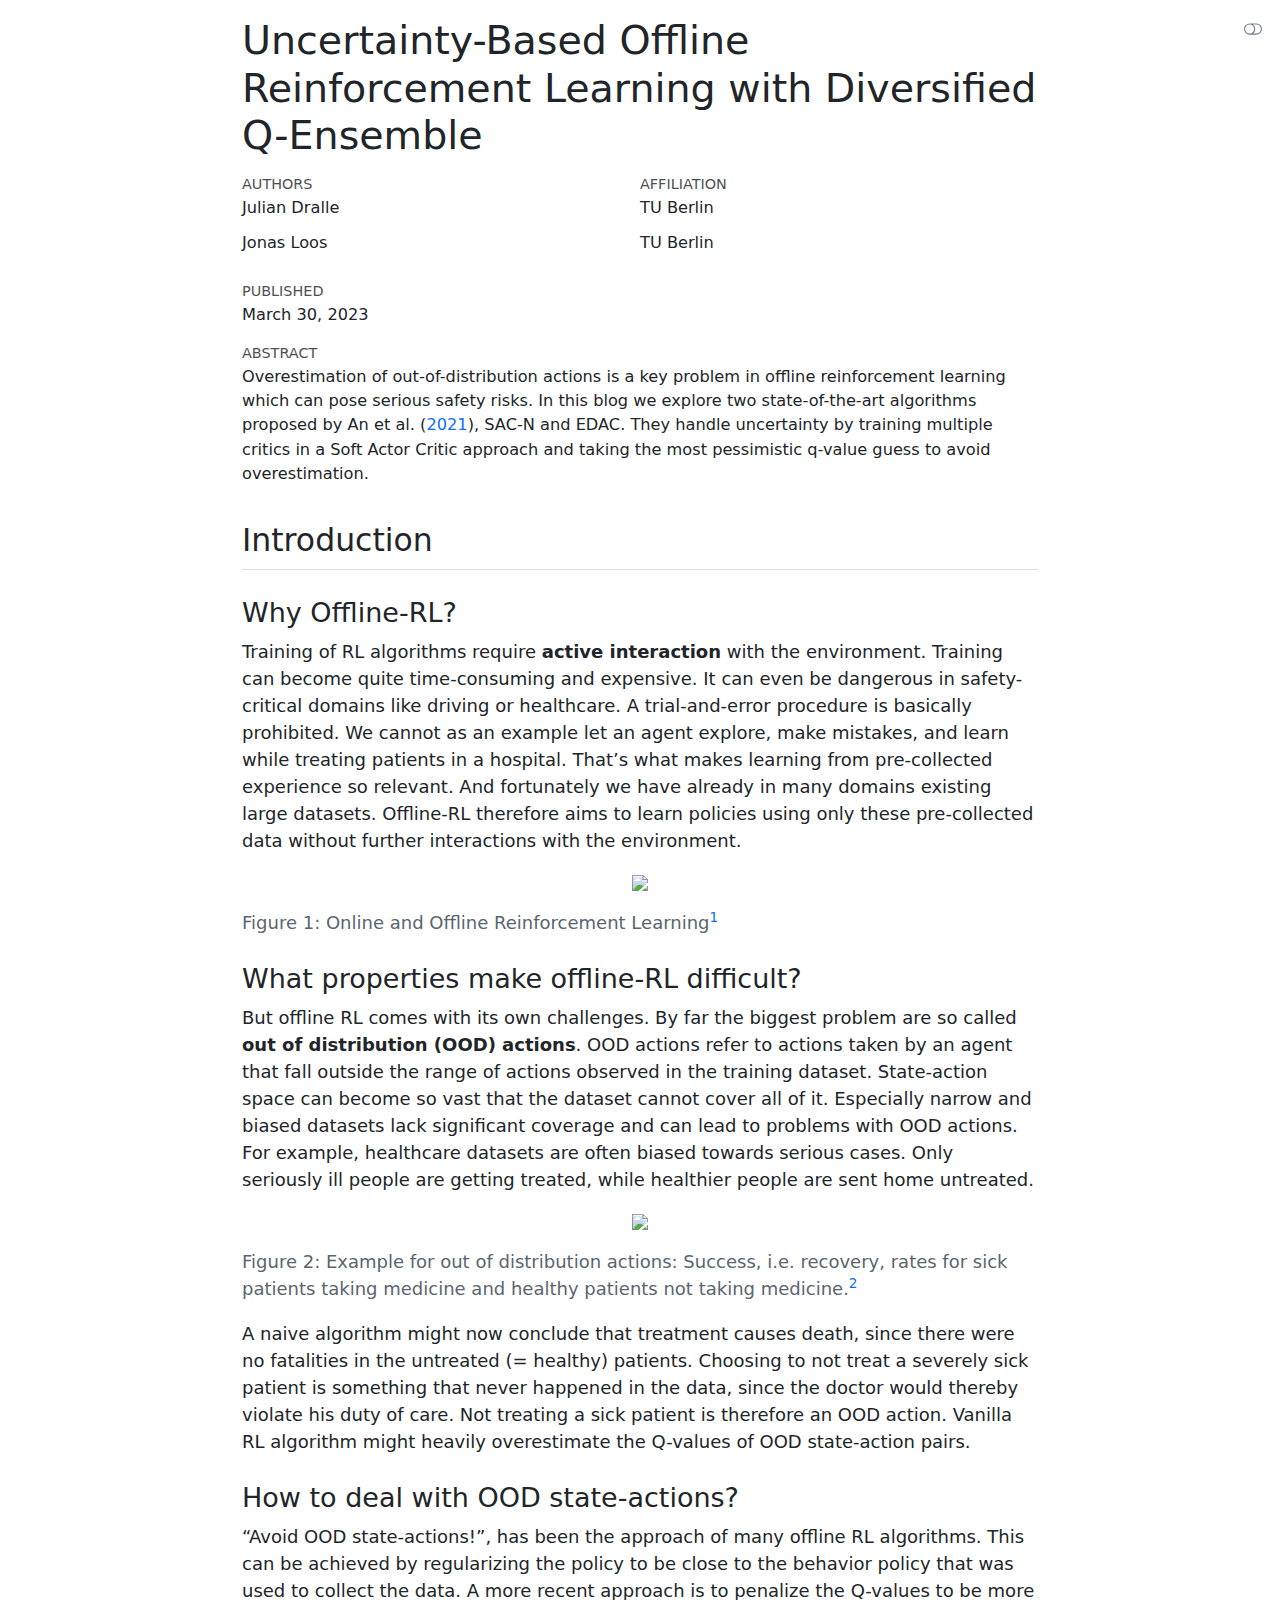
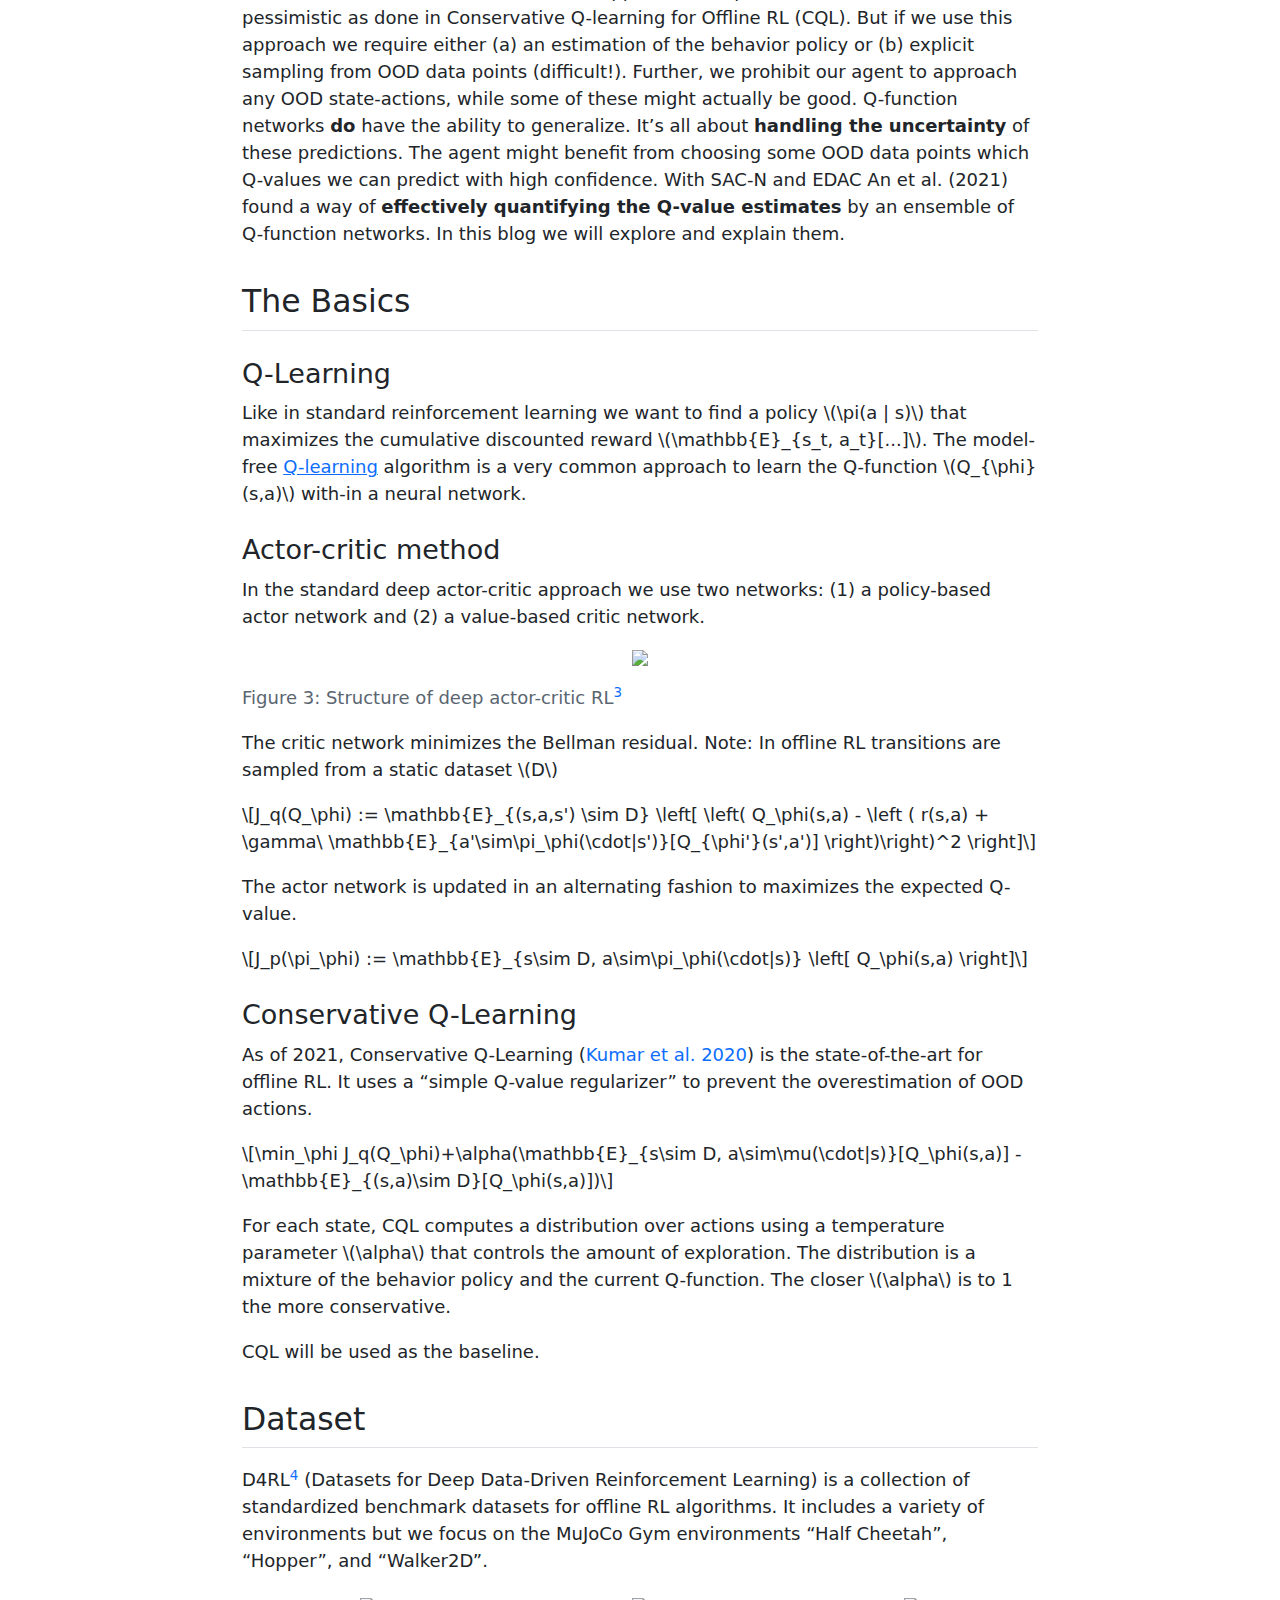
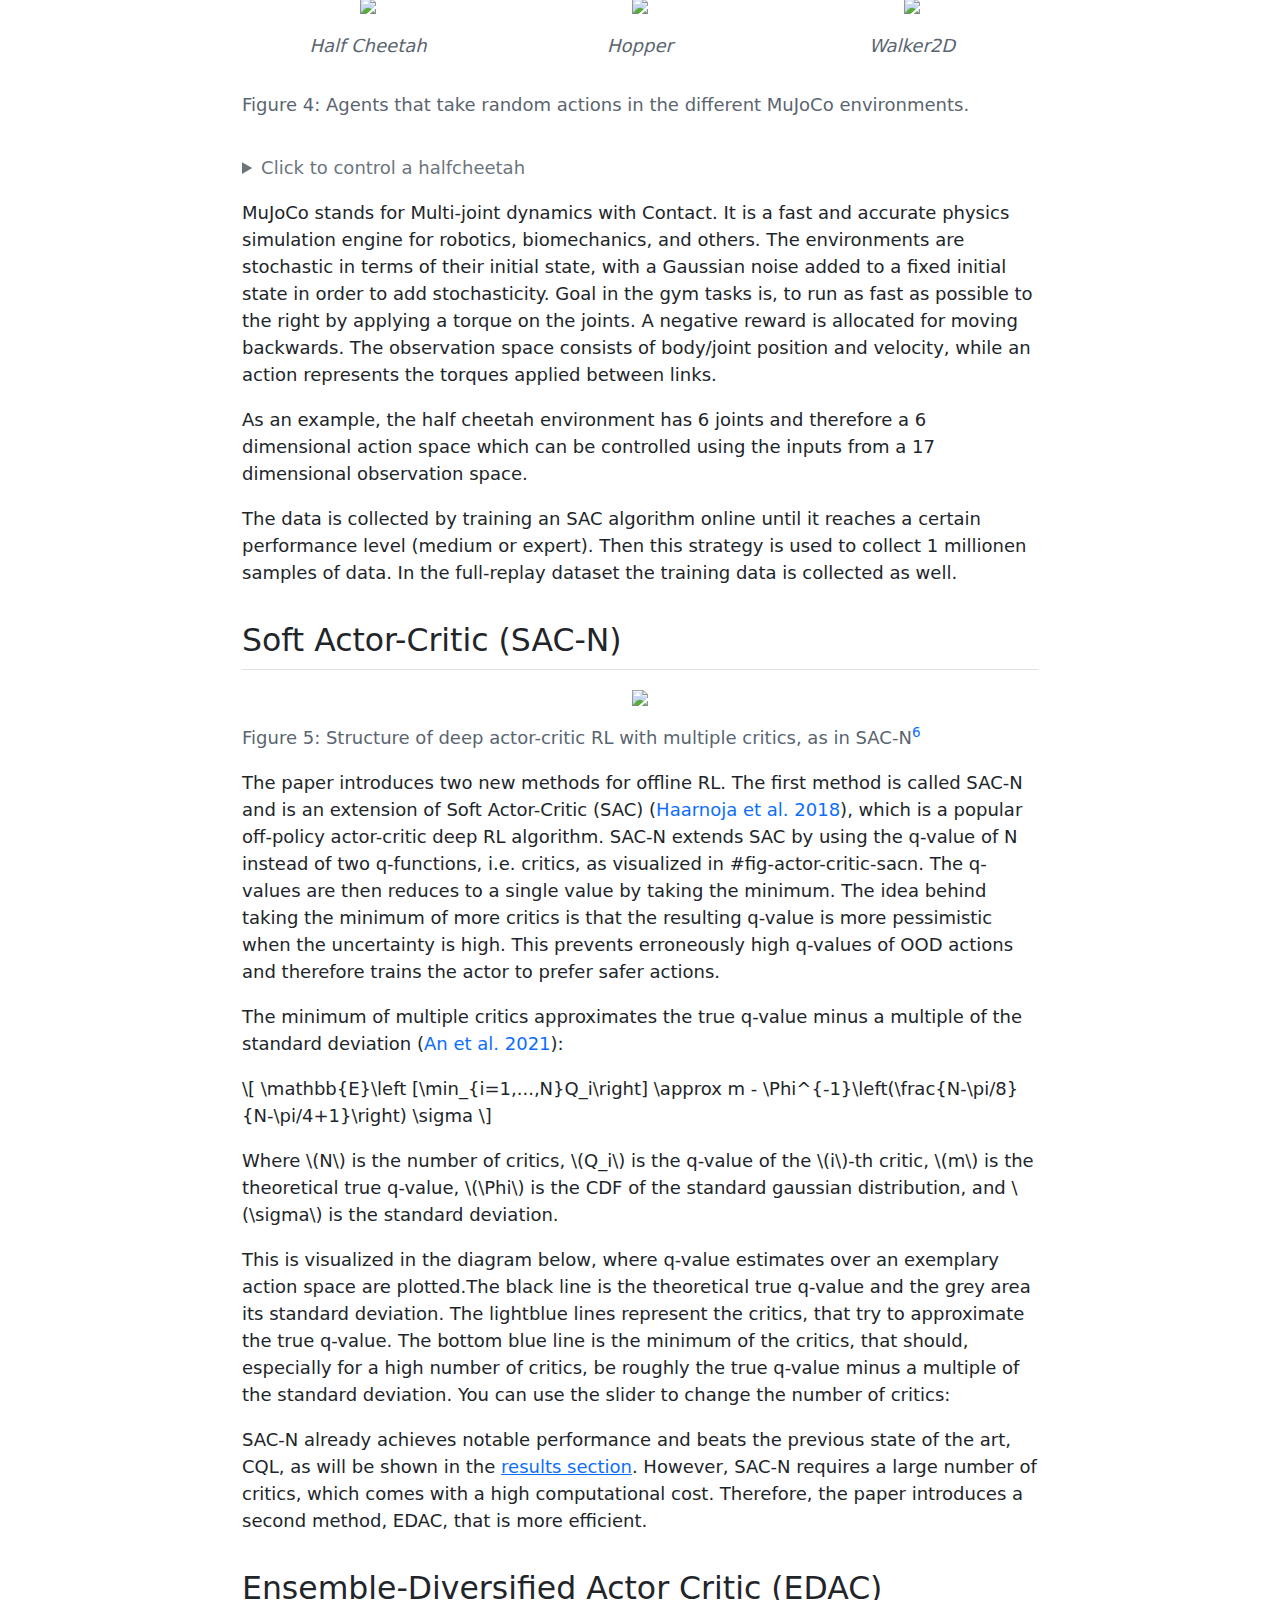
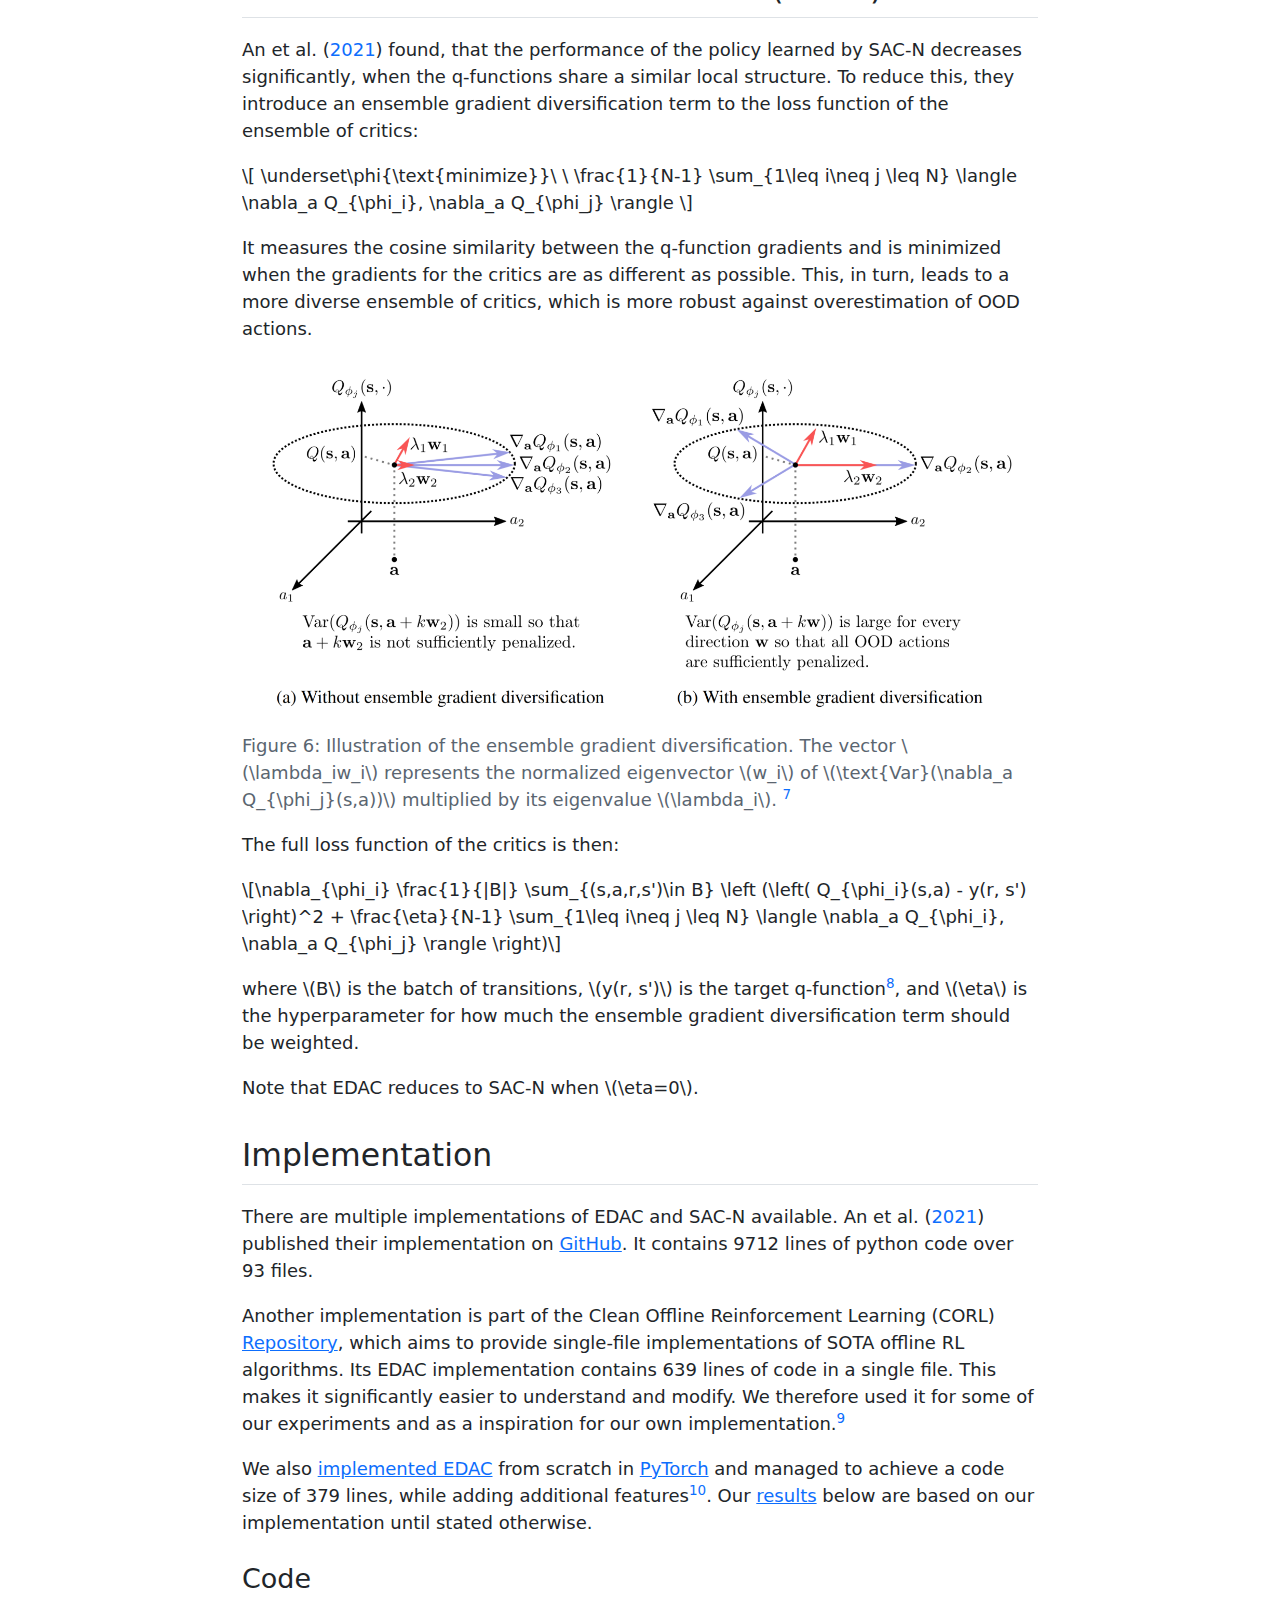
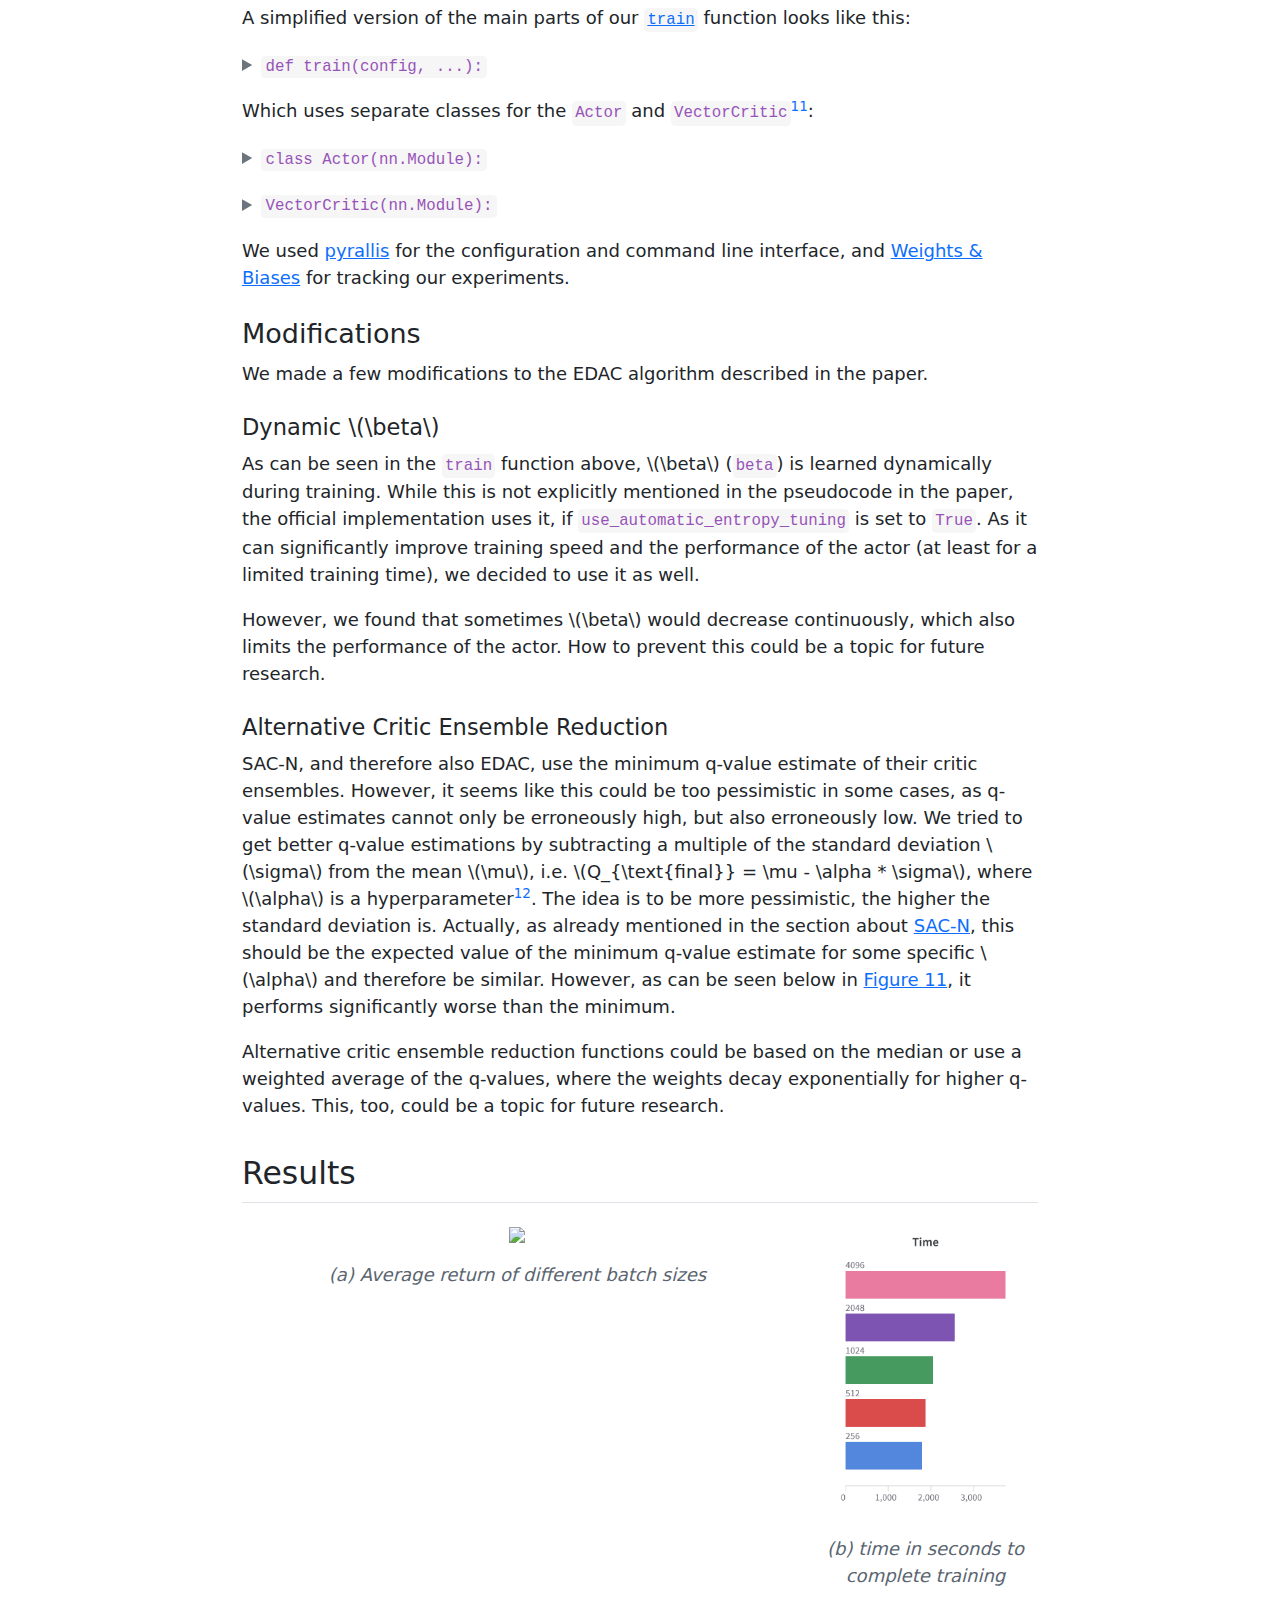
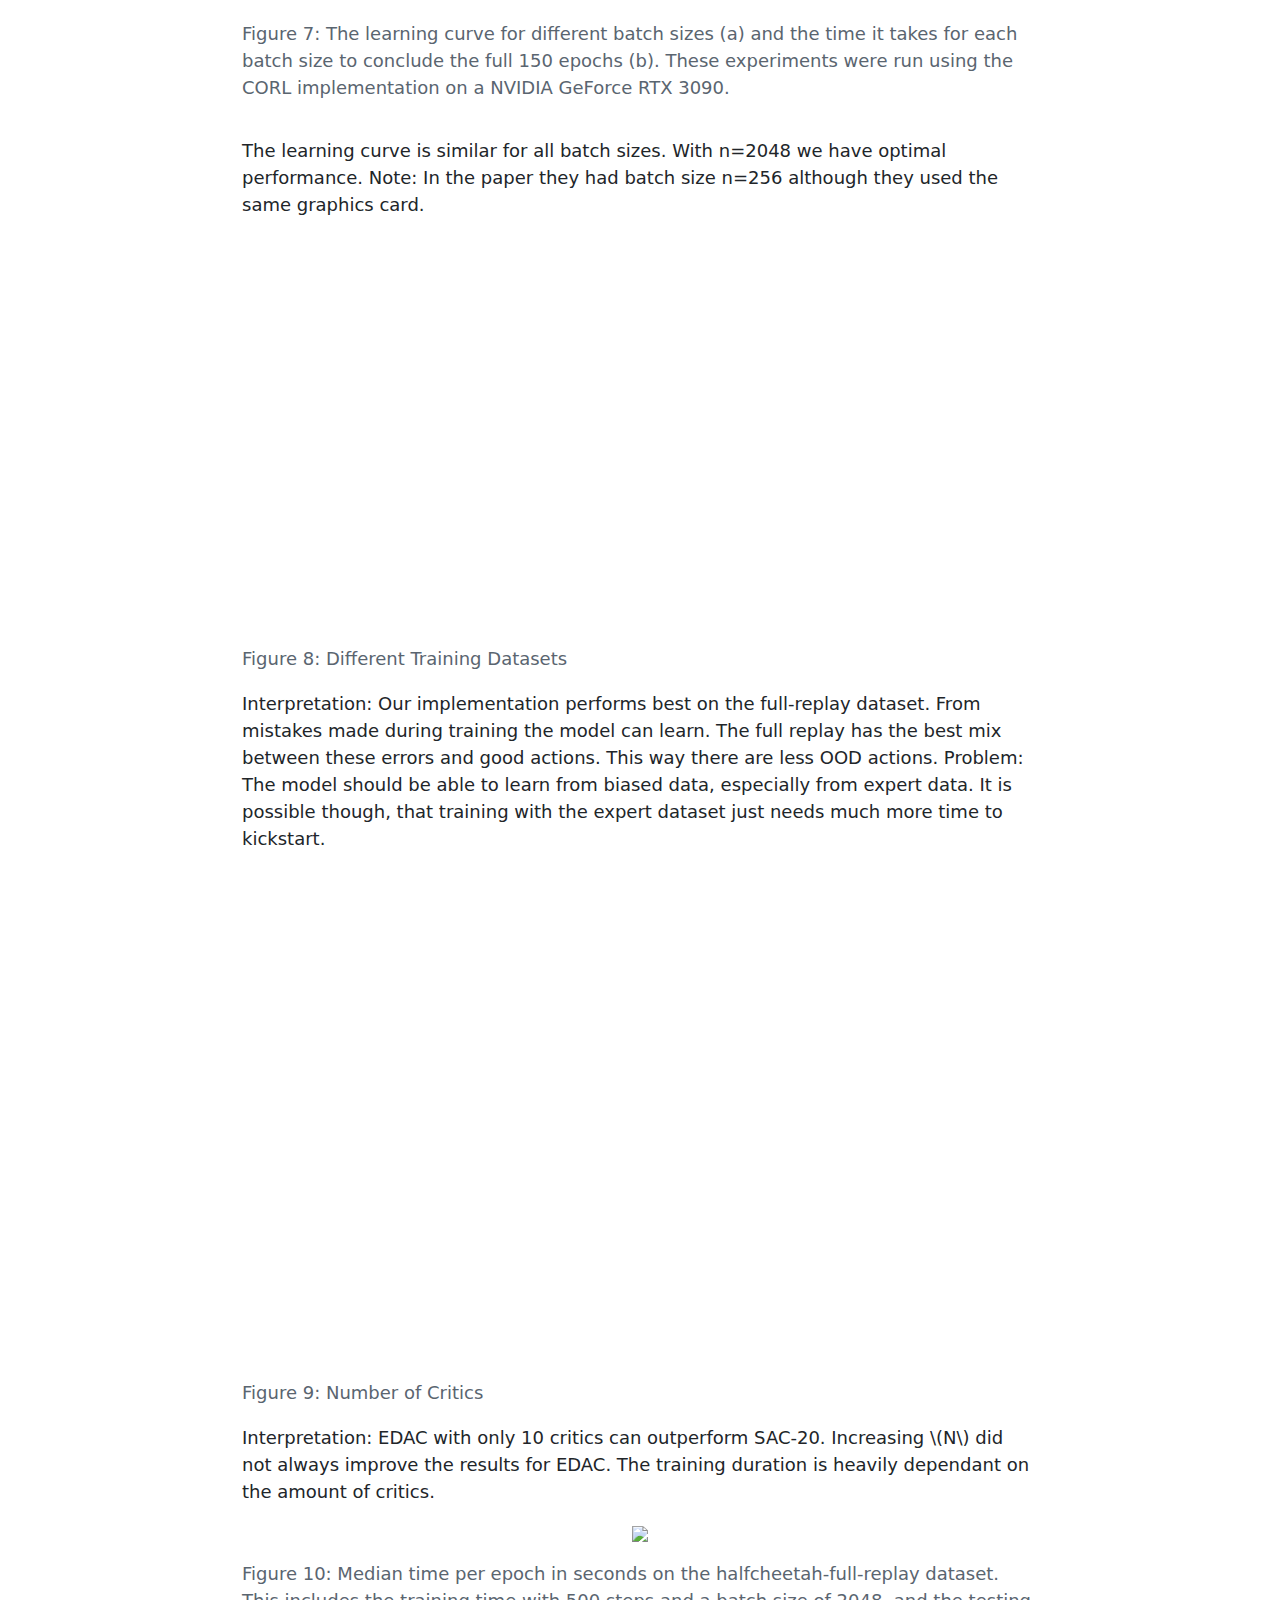
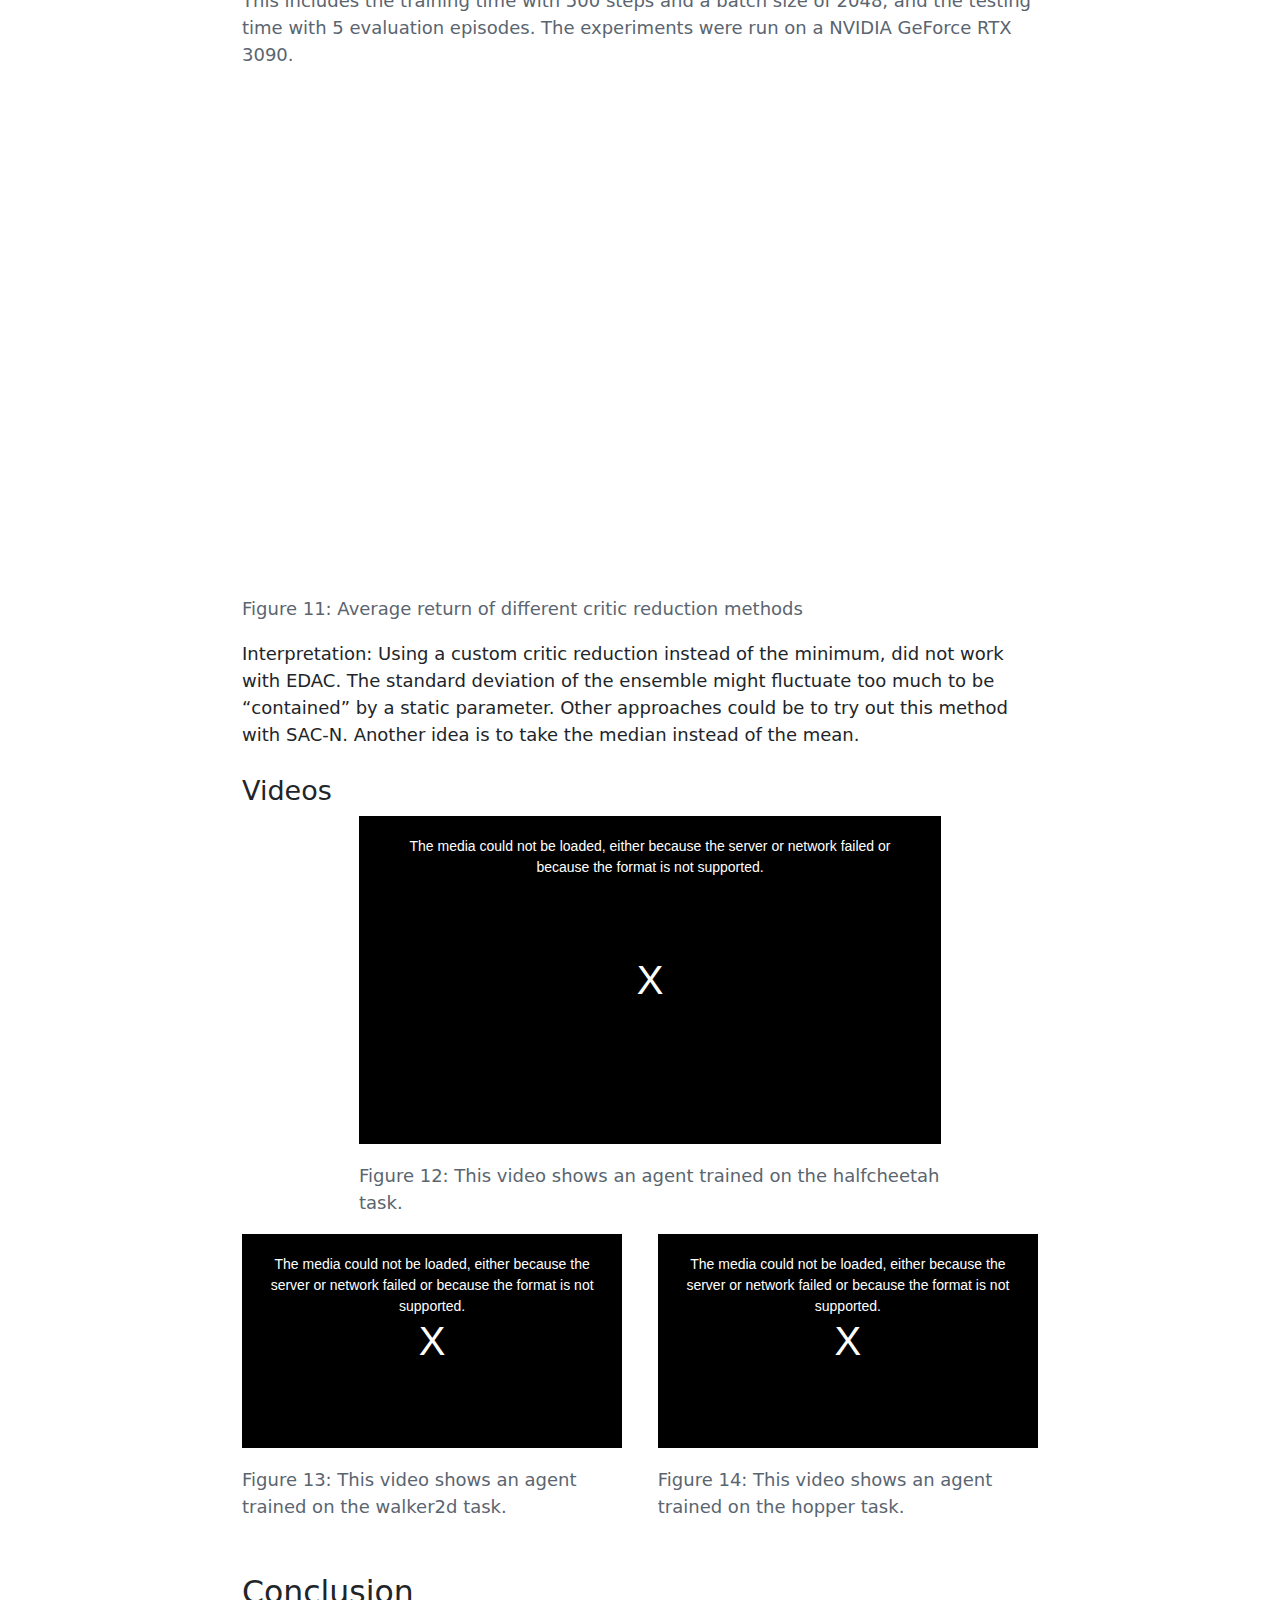
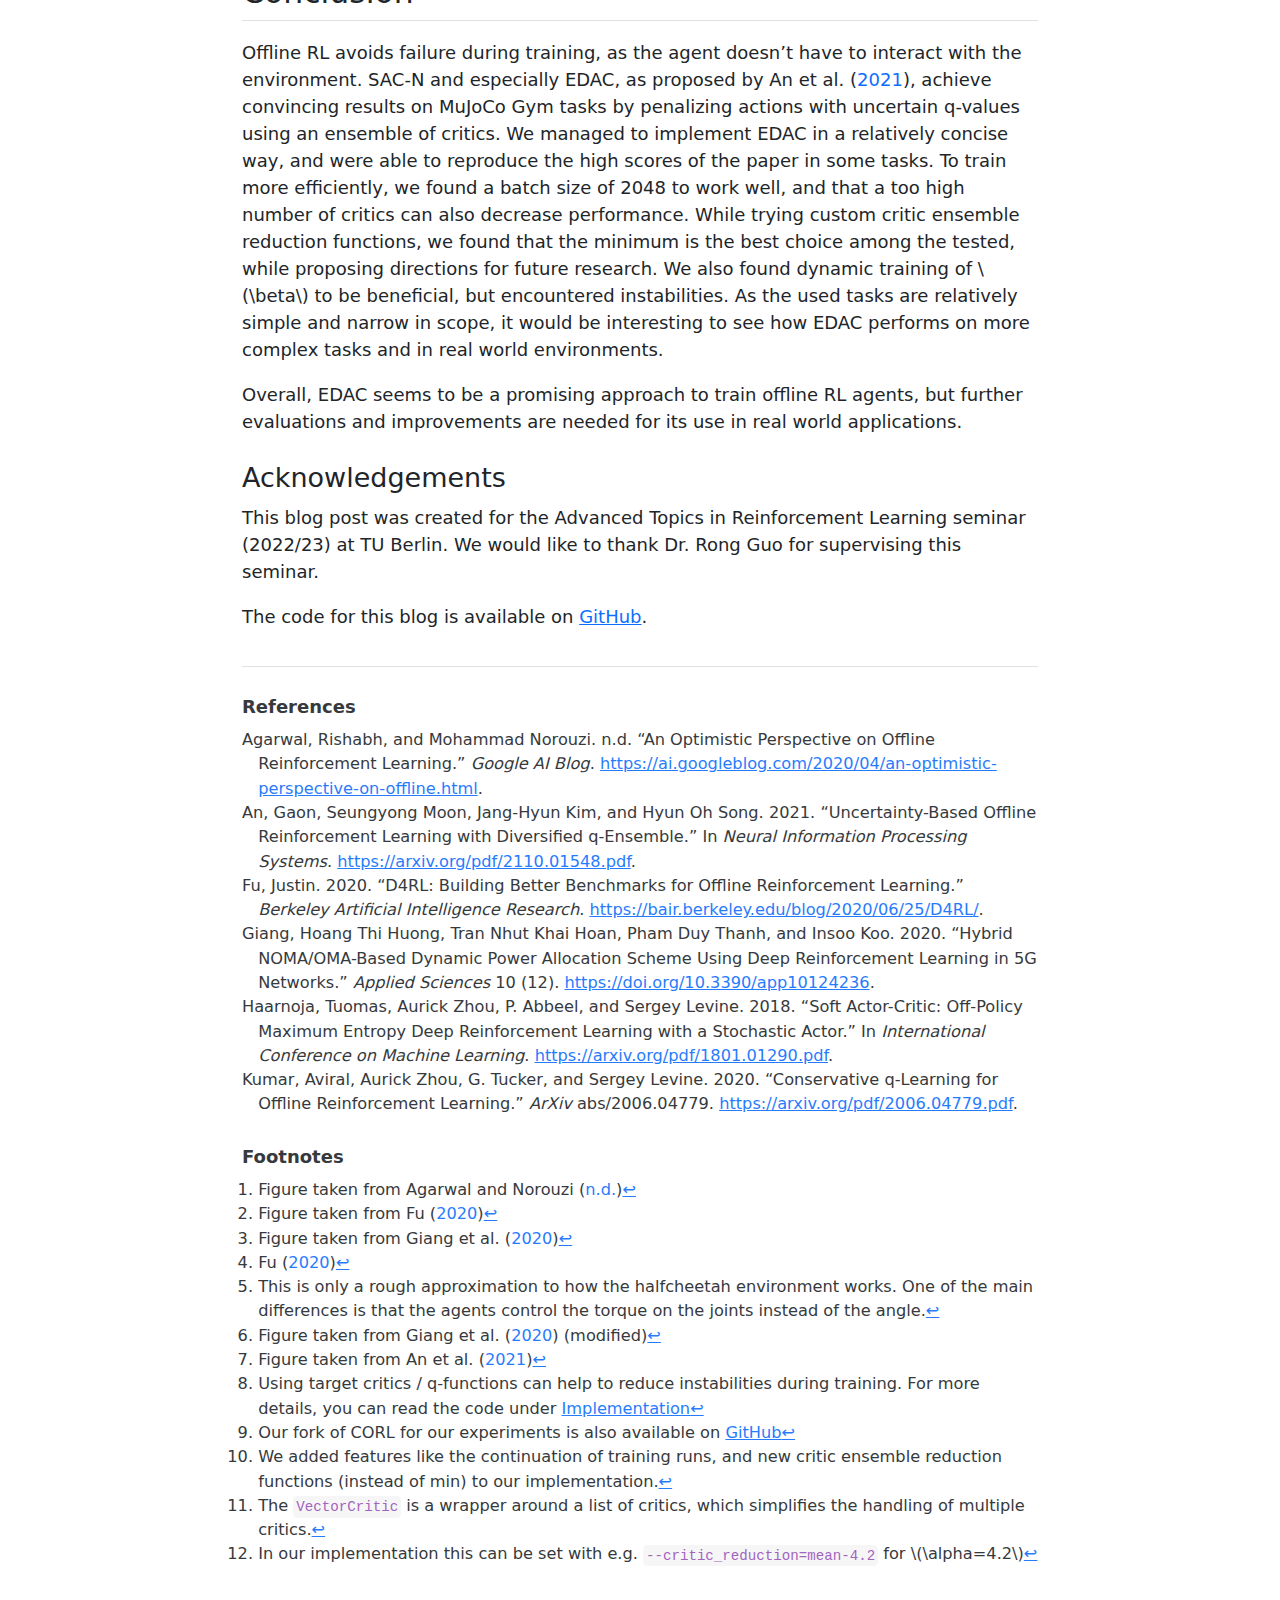
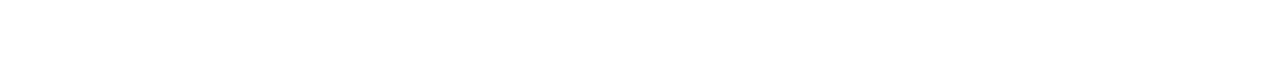
==== commit 6cc33720: "Built site for gh-pages" ====
--- a/blog.html
+++ b/blog.html
@@ -806,9 +806,9 @@
 <div id="fig-datasets" class="quarto-figure quarto-figure-center anchored">
 <figure class="figure">
 
-<div>                            <div id="b0564f27-f101-4a73-8ccb-8f8b557770da" class="plotly-graph-div" style="height:400px; width:800px;"></div>            <script type="text/javascript">                require(["plotly"], function(Plotly) {                    window.PLOTLYENV=window.PLOTLYENV || {};                                    if (document.getElementById("b0564f27-f101-4a73-8ccb-8f8b557770da")) {                    Plotly.newPlot(                        "b0564f27-f101-4a73-8ccb-8f8b557770da",                        [{"line":{"color":"#ff0000","width":1.5},"mode":"lines","name":"full-replay","x":[0,1,2,3,4,5,6,7,8,9,10,11,12,13,14,15,16,17,18,19,20,21,22,23,24,25,26,27,28,29,30,31,32,33,34,35,36,37,38,39,40,41,42,43,44,45,46,47,48,49,50,51,52,53,54,55,56,57,58,59,60,61,62,63,64,65,66,67,68,69,70,71,72,73,74,75,76,77,78,79,80,81,82,83,84,85,86,87,88,89,90,91,92,93,94,95,96,97,98,99,100,101,102,103,104,105,106,107,108,109,110,111,112,113,114,115,116,117,118,119,120,121,122,123,124,125,126,127,128,129,130,131,132,133,134,135,136,137,138,139,140,141,142,143,144,145,146,147,148,149,150,151,152,153,154,155,156,157,158,159,160,161,162,163,164,165,166,167,168,169,170,171,172,173,174,175,176,177,178,179,180,181,182,183,184,185,186,187,188,189,190,191,192,193,194,195,196,197,198,199,200,201,202,203,204,205,206,207,208,209,210,211,212,213,214,215,216,217,218,219,220,221,222,223,224,225,226,227,228,229,230,231,232,233,234,235,236,237,238,239,240,241,242,243,244,245,246,247,248,249,250,251,252,253,254,255,256,257,258,259,260,261,262,263,264,265,266,267,268,269,270,271,272,273,274,275,276,277,278,279,280,281,282,283,284,285,286,287,288,289,290,291,292,293,294,295,296,297,298,299,300,301,302,303,304,305,306,307,308,309,310,311,312,313,314,315,316,317,318,319,320,321,322,323,324,325,326,327,328,329,330,331,332,333,334,335,336,337,338,339,340,341,342,343,344,345,346,347,348,349,350,351,352,353,354,355,356,357,358,359,360,361,362,363,364,365,366,367,368,369,370,371,372,373,374,375,376,377,378,379,380,381,382,383,384,385,386,387,388,389,390,391,392,393,394,395,396,397,398,399],"y":[-569.7512897623649,-470.0244521016074,-561.602054178507,-581.721777908384,-612.8968254165334,-675.9594484122895,-569.124520102009,-501.1633570498689,-571.1971315729132,-557.4908022992955,-420.1805738590271,-381.5525542407314,-536.1687319371958,-580.4892409176896,-429.0237336841308,-441.3078381588144,-568.3116215058269,-594.7711877455171,-717.1730032464576,-649.6365328032483,-646.1591819475454,-642.5826932906947,-597.2364580169933,-661.8580021425747,-603.1089672154194,-636.6617761343002,-622.3902653490804,-578.3066162653539,-565.4529472397006,-587.7422658957048,-542.394359321624,-580.8295396301764,-553.2930399979737,-551.8148362239995,-582.2745811667698,-783.3005793756158,-852.3072104199484,-716.7249374000371,-568.8160488956667,-532.6126541390239,-557.0097969443829,-566.1503030367282,-566.2331263247925,-611.8885221909807,-592.1182863690307,-563.1036014545842,-620.7266195338325,-585.1951546281692,-600.2893022589985,-588.2418450703005,-620.2632655290346,-721.3898552793985,-631.9345218631126,-619.3355598273364,-609.3057640852505,-589.4306644835737,-600.1489451670307,-596.3575819651842,-599.0971176336964,-587.3676273839669,-565.5882134173286,-549.8505590343146,-583.0022900208954,-596.8115968576556,-581.5639348231009,-533.7155038409481,-574.3638508689097,-577.9369356431055,-579.2626184915193,-576.4042397150956,-572.2126549682804,-565.7313993796247,-592.2321341845609,-570.5117848260641,-534.7805509082668,-557.0832629837969,-581.6994291712003,-581.2873155917673,-595.8997794148762,-586.7824536573974,-565.7281301797891,-559.2679026128211,-554.5824002225552,-570.3808469424239,-529.129367237093,-528.0335962270785,-561.2062667061234,-552.6925979851394,-576.1774540367633,-580.3035204545198,-573.208170079139,-560.5136274174075,-585.2203452423073,-551.8683764751563,-565.6406936069625,-572.0115973459558,-568.8698074750532,-526.3012624604501,-571.3499243348782,-561.7120294988906,-566.5848964660402,-550.4891055469313,-551.8874918128718,-574.9973494225853,-556.1889901907288,-537.2820469434994,-569.0136948890224,-545.2027248097274,-465.83965896845336,-553.1305908173858,-566.9233080642407,-545.2757689441461,-529.6795360629369,-564.2483645672447,-526.9182756911478,-465.3830033423653,-497.41581072147375,-498.06415236291343,-550.1861389895585,-541.9269287105012,-536.3507435404921,-523.8911164147819,-565.3665323117993,-490.9204857477921,-548.6521627981799,-496.27958257518367,-553.263439264894,-555.8211423675382,-506.7221275781729,-547.0254354766055,-535.0216712960034,-481.8496868171096,-485.6762409120106,-515.4874565569107,-434.630160989287,-383.8260505742355,-370.4635969024732,-442.28774953078255,-459.0514189813729,-219.2804088922427,-384.3901789898469,-412.8945713493109,-461.3013191181207,-320.0337806151419,-185.30312174659667,90.26826234204192,-51.96111284955484,740.8620729613273,166.3344129209837,259.48652801465084,939.7214106591993,2330.1751347403915,1745.5969817731504,1867.0434559403525,1426.4115457335502,2203.832005530314,2582.413905206673,3704.463355879167,2925.54038652211,2641.78359021595,3186.8281936432595,3584.439593866336,4222.169936566777,4278.421851007086,4061.1713130091257,4278.13215385251,4406.493499599388,4403.3804155782,4725.091417999623,4759.303067479294,4631.234638247435,4671.046179350476,3749.43048995154,4233.238777767991,5217.133768511909,3491.709329728348,4832.796082486488,4989.897736504935,5141.6639000816085,4539.747584805569,5549.016164087583,4364.209654364199,4712.595314003391,4863.156905569818,4946.984016326307,4562.909963881215,5002.288256230726,4360.217547748136,5528.423343678482,3684.099700122648,5056.518463358687,5575.604765099085,5612.345484755033,5858.996741759749,5185.3466904409415,5840.378131440644,5155.289962695844,4565.441685749983,5132.671948816153,6354.806152036121,6228.668035629757,4745.483378030511,6125.847894864717,6161.236593461556,5590.140823588075,6485.290232762894,5891.931236469843,5700.590330885498,6513.774519248716,6622.306868822317,6757.956064275775,7069.7447744585925,7064.839356813279,6588.811897212792,7370.632701928938,7256.637926573258,6663.280730689761,6099.481149912599,7449.769060592132,6508.838235299231,7444.6234999271455,7534.782578046739,7478.42627106802,7677.72813159112,6688.0246470047005,7153.103618694755,7218.405419207284,7099.510123527472,7651.759829023103,7570.967862545905,7068.695737079624,7959.877010666316,7150.868333887972,7985.991078626802,7756.030417972588,7844.104213183715,7751.526048479022,8059.132992837838,8019.990257842492,7967.212614074308,7854.835404393753,8043.563739586079,7120.434124613336,8034.678991900773,8109.63025826051,8004.504033335985,8168.063067193873,8163.253564675986,7776.955734748933,8106.071077183022,8117.945516227144,8125.848977161218,8315.505965006621,8264.65999446053,8039.237173659916,8269.382856477176,8114.231042342959,8312.694968748972,8486.694460210183,8358.7046640209,8318.176852835153,8588.95570598673,8332.157131587639,7978.060400326573,8354.962100986968,8248.462763035137,8416.556548993058,8348.79551748057,8564.03183284124,8427.832595507758,8592.71793962062,8535.963305572059,8356.771050659903,8345.117742063194,8494.5959046348,8460.794273982978,8524.510633433456,8369.852012257994,8640.358753705157,8561.437470163404,8545.295406991288,8370.036021898562,8455.72079926576,8316.807689385725,8679.806972853432,8595.712127132892,8716.340632203573,8531.875514912961,8645.024216556209,8502.62702994663,8568.973296583144,8803.216282109464,8684.82187925895,8550.852288350736,8675.383057525214,8551.617762588703,8664.453536472007,8542.100013451121,8484.615781250472,8620.355037644145,8660.414048470408,8602.784615553046,8544.912487659674,8289.788414341376,8655.92534205975,8476.173534707727,8509.432202468324,8623.610728253987,8431.093357714815,8670.330456916952,8692.544449450808,8438.325702117621,8630.19265676101,8727.768867010647,8849.857665092855,8458.117037444781,8654.287363079702,8532.690722020736,8735.304423803995,8534.856664736444,8657.580166676777,8740.228045704625,8736.955160839545,8810.406888604219,8710.782406763741,8522.02983476772,8773.345092607216,8840.17927093083,8734.637835059508,8556.125613291417,8578.952137394012,8673.636665635328,8684.079683511345,8666.865135134305,8585.611902313323,8727.914922175649,8628.548819413532,8723.128971461116,8693.8000779813,8824.145039023058,8704.09591259211,8608.515885210505,8492.023396272582,8661.320053247504,8608.942438496735,8763.507614222259,8640.703940312062,8566.080406928957,8602.188196056315,8697.95100069273,8642.09272944263,8671.182428789354,8528.089168254392,8799.263425534664,8777.187206447466,8856.165492804636,8645.170600518912,8681.939959552656,8582.44240922167,8426.770244960095,8714.024279019115,8592.257279459132,8887.282263347915,8753.605566879747,8617.781860967581,8755.719617836468,8710.988167200958,8605.774176551862,8625.561317010543,8744.916991024487,8660.1079591732,8714.331859904247,8697.792558233607,8951.11898547456,8668.595891174919,8587.291627951938,8720.292226587137,8686.411669183872,8546.151729907222,8690.887054630579,8661.029712874355,8667.282362071157,8758.02217583948,8734.81743275618,8765.71745122589,8773.074788299826,8777.375328145252,8815.5505693374,8815.661329948387,8775.671343492362,8862.427380372927,8564.044245439625,8796.70210438203,8761.338591608233,8871.481758662847,8790.529227631625,8763.545603634462,8797.149660363917,8880.323443127145,8775.921603533985],"type":"scatter"},{"line":{"color":"#ff00bf","width":1.5},"mode":"lines","name":"expert","x":[0,1,2,3,4,5,6,7,8,9,10,11,12,13,14,15,16,17,18,19,20,21,22,23,24,25,26,27,28,29,30,31,32,33,34,35,36,37,38,39,40,41,42,43,44,45,46,47,48,49,50,51,52,53,54,55,56,57,58,59,60,61,62,63,64,65,66,67,68,69,70,71,72,73,74,75,76,77,78,79,80,81,82,83,84,85,86,87,88,89,90,91,92,93,94,95,96,97,98,99,100,101,102,103,104,105,106,107,108,109,110,111,112,113,114,115,116,117,118,119,120,121,122,123,124,125,126,127,128,129,130,131,132,133,134,135,136,137,138,139,140,141,142,143,144,145,146,147,148,149,150,151,152,153,154,155,156,157,158,159,160,161,162,163,164,165,166,167,168,169,170,171,172,173,174,175,176,177,178,179,180,181,182,183,184,185,186,187,188,189,190,191,192,193,194,195,196,197,198,199,200,201,202,203,204,205,206,207,208,209,210,211,212,213,214,215,216,217,218,219,220,221,222,223,224,225,226,227,228,229,230,231,232,233,234,235,236,237,238,239,240,241,242,243,244,245,246,247,248,249,250,251,252,253,254,255,256,257,258,259,260,261,262,263,264,265,266,267,268,269,270,271,272,273,274,275,276,277,278,279,280,281,282,283,284,285,286,287,288,289,290,291,292,293,294,295,296,297,298,299,300,301,302,303,304,305,306,307,308,309,310,311,312,313,314,315,316,317,318,319,320,321,322,323,324,325,326,327,328,329,330,331,332,333,334,335,336,337,338,339,340,341,342,343,344,345,346,347,348,349,350,351,352,353,354,355,356,357,358,359,360,361,362,363,364,365,366,367,368,369,370,371,372,373,374,375,376,377,378,379,380,381,382,383,384,385,386,387,388,389,390,391,392,393,394,395,396,397,398,399],"y":[-468.7600704104743,-587.1034761269239,-547.6646646017957,-616.7752750207076,-769.341003130148,-667.4043682590335,-724.5955969901759,-749.4762694837448,-669.380135397962,-737.538004041061,-660.1593327773107,-715.6473647640006,-691.1383080381745,-642.4182675915907,-650.2621142427561,-557.4720162696154,-543.9827042974262,-589.6463912923198,-602.6979351929875,-587.9666351476021,-592.7167288927383,-599.8836318836059,-639.0009236691528,-598.0182184298424,-647.2283903080719,-611.6772852532791,-579.760235551319,-648.2947125605433,-577.9600391512266,-594.2784134802274,-654.5515047785261,-527.214662898748,-552.8013812723455,-567.1235478289112,-516.8282452318213,-521.6094453499734,-501.95209051149857,-521.5471642741755,-580.6416483478763,-552.436886132883,-565.7905830605621,-556.0024582712321,-570.672179924707,-564.3681316888577,-611.2424399685123,-506.5636415725713,-528.6101787547691,-492.5182841263497,-521.1876453230645,-532.8013270714737,-487.52130070648855,-491.6535867775934,-503.03016436926606,-551.0649969678695,-585.5873095248091,-533.3456180020286,-551.8396596062302,-607.5487617673228,-543.2110548524093,-557.3671464782517,-549.895651596468,-572.8119718972714,-527.4375872503103,-470.8886593682057,-532.297774213031,-520.6943574198647,-547.0522097982428,-530.1284186455289,-516.0593992612029,-569.1866790217293,-525.0297598896693,-513.9562815736205,-566.4378251629225,-515.019123081282,-480.8754459650256,-532.5326444301234,-540.340536062582,-565.5085219691887,-525.5816721681178,-530.5677637796191,-568.773434108418,-599.8188737528121,-564.9023985923858,-569.1040824128596,-595.7773794466493,-601.975722317884,-601.3494730452319,-525.0134158699248,-529.7942689820327,-534.6859879310947,-585.1652473810992,-558.0168362386864,-543.2512143730593,-565.3031769894069,-531.0352916017955,-546.3423980130345,-555.7144237508965,-560.3227556982625,-514.4664269581124,-643.4752063462618,-694.3352499922498,-638.3427941489249,-583.9623792994936,-608.4688661371981,-530.9020381651906,-449.7131704557909,-484.3657854453261,-510.3768145325822,-592.6017072724178,-606.2145806196866,-512.6607625369409,-590.2678812634756,-599.7070502107495,-585.8028138657216,-561.262222817523,-576.9428994319271,-581.8605542658747,-606.6190689242447,-561.1772426283181,-551.9030310802648,-544.8745181731199,-590.7531752457064,-532.224559547357,-633.7383256989223,-522.1758465849921,-632.3953596040235,-503.6930388858898,-549.1325392338031,-573.9330636836294,-564.9093843541234,-528.2328455633922,-529.9301595506247,-540.4681389306043,-533.4919286977,-549.6196580982095,-540.2472430435255,-520.7345188345944,-559.608945006328,-594.8677584057533,-597.1347918930746,-514.1107309379482,-592.4769971845944,-553.276039669448,-529.2785758609652,-544.0346073752225,-540.6059695581607,-529.3391133969958,-528.6745889157834,-509.5451486310676,-532.9838952823617,-535.9875932413559,-515.9720331390406,-540.879409441452,-551.2690945547035,-548.78339741327,-549.4673569119603,-508.21919085201375,-535.0855175326127,-525.7371477975474,-521.0981452852509,-598.9959636489245,-549.5162910832976,-510.3180226275672,-555.2726761586825,-528.3132751564549,-555.6889822396507,-615.5145119342068,-587.4696152719812,-522.93369661737,-516.0559966811428,-550.7809235166669,-543.6185118929624,-538.2575091815343,-563.2770589924007,-620.6045974551216,-575.2185866634661,-532.3692714473902,-554.515673250066,-543.2819147723498,-553.5991766268753,-514.7420518345773,-537.2923611352339,-541.1641784501273,-552.9542293969483,-562.1879845165898,-492.45306898162073,-522.2913205806426,-549.1094917771343,-566.921576321481,-529.5219385033537,-543.181890220171,-560.3500518202686,-565.238718765893,-506.6918595729098,-553.5372973475157,-551.6436982043258,-506.8253617350539,-560.9829945993857,-453.94794384313,-525.530716460604,-476.16453500736907,-542.7395099773948,-515.3756484423461,-557.7351255299626,-471.9019387509803,-530.7216318748784,-458.2846339467053,-536.8760064843827,-481.78770433294096,-463.9663464341382,-527.5894159805309,-530.4132898780005,-573.0585177463624,-445.6882740127432,-566.0208827138686,-434.4929637910917,-549.9761528613108,-495.7495921578902,-460.17242894037975,-535.6586031188982,-523.1662946134378,-601.6449600995736,-511.7007616273313,-432.8239768067241,-532.0690383209421,-443.7801383753844,-505.75279590002754,-497.1332377535885,-572.3924357556457,-484.5018629564049,-473.34052238535,-521.6941608967732,-528.7303895038815,-532.6858079519702,-446.4682511698174,-492.8434844812092,-498.2387624436808,-530.8912763674148,-565.7065332142106,-470.3159888418065,-532.7944973970117,-452.8577452497211,-578.5145212573,-431.8741961772449,-440.59041190653375,-458.51674218767744,-496.7596156875634,-429.04638307696985,-453.6586417641865,-425.7797761125029,-484.16083812676777,-544.1258377445682,-432.9449544833975,-458.30205130883087,-515.5190486132029,-474.4766953098294,-470.7519384659159,-486.4791402378065,-488.0923457979334,-552.7743402012156,-477.2235511717288,-533.0158594001509,-499.3455648589702,-518.7561630912669,-484.549822880525,-487.5891901822223,-487.0381683802037,-508.5892356443153,-499.237968868656,-566.965814552511,-436.7792589410672,-603.9956731008922,-457.2221051952428,-549.9805459409035,-577.4627257292793,-492.1178072652265,-632.0322585142426,-564.9814709391474,-514.8765996477227,-573.3742491438096,-610.8935530347251,-540.593058405898,-631.1196458915208,-652.2651053544854,-561.2219738141691,-555.2630291069902,-712.4126018616704,-724.2136768487233,-799.306192517629,-689.0174679356671,-620.6366315130342,-675.8836552072702,-730.0240060220535,-665.398115825974,-646.4351741871443,-725.2088252966141,-586.291385179605,-653.2015681023951,-647.7153040976324,-639.3563725358979,-634.5068321712498,-611.1258895320974,-661.8106897600298,-671.7317076150953,-746.251817410296,-703.7981145662293,-555.9828076040785,-642.0345296289789,-530.9293705825451,-645.674811967459,-651.3324717332489,-570.9879693341206,-532.9613752350202,-717.3415707362029,-580.4982779911988,-582.3952671418697,-528.8101827198634,-516.9218265194743,-635.9018227173128,-546.5458180613858,-575.7687474554622,-595.159568579283,-621.5087028165665,-645.7219915076962,-608.9439987675837,-601.790900515418,-655.3501768270075,-690.9755208110191,-734.7874976474038,-722.7939513072018,-587.4591215510245,-651.9550118583574,-681.7814509798031,-700.9532907308205,-624.9519527657271,-723.0038563915327,-662.0574212283561,-639.5820677825602,-591.907424916152,-670.3364833557471,-577.0162115614073,-692.9439458847744,-669.2602758300698,-595.3357464177159,-724.6838603177424,-578.585365272387,-638.0659789786608,-633.1242359410501,-631.7834199237845,-656.507231478985,-712.1058876576137,-684.621070993949,-706.6029325331324,-652.8208467279143,-643.4801023955879,-729.6032010494913,-767.6560567515627,-662.5210103557082,-655.0988328983062,-611.2615859100391,-668.0645919190775,-584.2932751909891,-621.5610635154508,-585.5061809935565,-687.3402991816561,-749.2677785249671,-690.0988191355216,-675.2947385235692,-678.9603202572355,-744.7223254802421,-724.1322171759086,-562.2088455845899,-665.180678409067,-627.6229365208308,-553.3780347739148,-703.7657051410242,-699.0722319964215,-635.8603230813885,-615.427391170633,-630.6515583803732,-755.0316531712203,-733.5610063006318,-694.329643639516,-671.9898810347919,-605.3771584528436,-654.6852098137604,-688.8318040866103,-617.2211668473549,-675.3116306969541,-677.3415341584712,-645.7035875894478,-659.9059493060415,-633.9204228314167,-693.8456829340571,-633.3946098882261,-717.5311797023676,-726.4840092707904,-672.9629427338318,-722.0775521394121,-727.3316421769357],"type":"scatter"},{"line":{"color":"#9700ff","width":1.5},"mode":"lines","name":"medium-v2","x":[0,1,2,3,4,5,6,7,8,9,10,11,12,13,14,15,16,17,18,19,20,21,22,23,24,25,26,27,28,29,30,31,32,33,34,35,36,37,38,39,40,41,42,43,44,45,46,47,48,49,50,51,52,53,54,55,56,57,58,59,60,61,62,63,64,65,66,67,68,69,70,71,72,73,74,75,76,77,78,79,80,81,82,83,84,85,86,87,88,89,90,91,92,93,94,95,96,97,98,99,100,101,102,103,104,105,106,107,108,109,110,111,112,113,114,115,116,117,118,119,120,121,122,123,124,125,126,127,128,129,130,131,132,133,134,135,136,137,138,139,140,141,142,143,144,145,146,147,148,149,150,151,152,153,154,155,156,157,158,159,160,161,162,163,164,165,166,167,168,169,170,171,172,173,174,175,176,177,178,179,180,181,182,183,184,185,186,187,188,189,190,191,192,193,194,195,196,197,198,199,200,201,202,203,204,205,206,207,208,209,210,211,212,213,214,215,216,217,218,219,220,221,222,223,224,225,226,227,228,229,230,231,232,233,234,235,236,237,238,239,240,241,242,243,244,245,246,247,248,249,250,251,252,253,254,255,256,257,258,259,260,261,262,263,264,265,266,267,268,269,270,271,272,273,274,275,276,277,278,279,280,281,282,283,284,285,286,287,288,289,290,291,292,293,294,295,296,297,298,299,300,301,302,303,304,305,306,307,308,309,310,311,312,313,314,315,316,317,318,319,320,321,322,323,324,325,326,327,328,329,330,331,332,333,334,335,336,337,338,339,340,341,342,343,344,345,346,347,348,349,350,351,352,353,354,355,356,357,358,359,360,361,362,363,364,365,366,367,368,369,370,371,372,373,374,375,376,377,378,379,380,381,382,383,384,385,386,387,388,389,390,391,392,393,394,395,396,397,398,399],"y":[-539.0895975958812,-441.9442582242835,-476.6465659247724,-547.0785385914593,-569.6337817111761,-842.9340130012743,-748.4519301987931,-503.6689628947007,-531.0335872041136,-538.8994301311171,-552.6431525522028,-596.0021360616253,-611.6901944875929,-569.1301899502264,-603.9420228399824,-436.6000366843382,-496.9017067832855,-566.0927755959322,-493.79323669848463,-543.8443913381574,-648.826536917287,-702.8621309292117,-666.0966685890987,-668.8117780462605,-589.129028749394,-662.1581092514035,-678.0702176839363,-648.9168809459104,-696.078564013587,-565.2476446056868,-573.3263799336678,-639.9856385735571,-623.5813322472961,-571.0356502307864,-527.9682741389126,-533.7094482729866,-587.6674689710624,-557.7148110257565,-611.3767790695235,-585.0139279072155,-536.0737989588807,-536.8264076982858,-596.0818461262323,-619.9413867168578,-610.2643006147749,-590.3541468172455,-618.1089900029112,-615.5729293931072,-617.5903036418568,-607.8836230885879,-645.9467673471802,-619.5823902657419,-592.1034605670299,-674.3225517370149,-680.1080379051432,-683.351280221181,-678.8238517155477,-723.6745599957021,-751.8389586005992,-709.673914195039,-764.4355342148517,-728.2451709057192,-714.7400329007692,-755.9286307522125,-627.0561700540235,-730.9713609846119,-645.1079505403366,-639.2156073546796,-716.6991218250697,-749.7863686010621,-710.9855425816738,-739.0673222286545,-829.4429864546871,-749.159007195813,-856.4721838695947,-785.8676897757218,-933.7226240869744,-931.7228363555356,-736.3133688251079,-780.9466587445088,-708.9182625829396,-761.9010294493057,-570.6532318017703,-647.0405774253308,-601.3934942426642,-684.3337930186542,-636.0480342257657,-694.3385198408079,-409.60865064397296,-648.316694784696,-594.5322349955079,-641.2751149553369,-642.7187351218519,-607.7606666385941,-795.8783834295461,-852.4231583737395,-730.4043979860414,-662.1292451647923,-617.5656879826095,-545.1262076255399,-662.1760104353714,-558.124481587584,-677.0356285408755,-685.6663359630281,-680.7355136809566,-605.3076508722068,-472.29873397228937,-605.464441812622,-674.2117364519332,-791.942544900167,-750.3431357166321,-709.4422154989472,-679.3539192482558,-644.1520804553462,-822.3367909073406,-848.2940977363371,-1020.3605226853812,-805.4111355015987,-953.6823681374148,-835.6547879341317,-987.8265185998872,-888.2331825171661,-816.5055666916376,-876.2109225925112,-754.5044590483056,-714.1463452198334,-593.1388154993285,-896.0348290819354,-630.559725114084,-595.5638311009461,-698.7270222685443,-599.386323075644,-638.9966665796343,-651.0288796238258,-734.6414566505068,-675.6549155045292,-644.6665714586018,-651.0683517083257,-605.059409321142,-590.6702948326224,-499.6450438784736,-630.2080845657649,-472.5200997050532,-519.4661804908108,-301.0649426833063,-723.3521073024065,-595.1729393943745,-261.240288160108,-93.04392530051322,-202.6342845670491,-209.5048737732212,-410.3322146860461,-744.8034953627293,-154.6053207895908,-565.7556929160193,-461.46416506786807,-193.01214475946253,-111.3112560181732,-143.1579375576254,236.39267397189863,-389.8883566142766,-399.8080208742345,-490.1493191481608,-474.0232871387541,-386.945425731259,-50.80711915594439,-105.14287650493824,577.2349824198569,507.5916158651271,48.23319370309696,429.519093627856,-97.17716844738388,270.798178991783,764.3712404594231,-325.71335466054654,-140.43723619549002,757.3101371462408,1332.7246285672418,1899.531775695693,1757.2408089970206,-160.7192033341287,811.5372190675408,2289.602155709583,1697.5975939386713,1696.2446866091243,1473.9330096938768,2955.5387551955764,3643.691121072135,1732.0688766725586,2056.847113281877,4037.562985244112,3242.939855734118,997.1519460052812,1490.7299737284077,3111.3070030521053,2905.6465300573336,3352.4015312920915,1423.880748510286,2466.677236026914,2290.7684112511474,2499.5878438843624,4029.365955757125,3460.272417953709,3093.8550950363906,5358.638319963093,5282.436717377068,2315.933090198944,5454.804200781881,4093.306969714847,5231.030885125731,2991.6017493158447,4824.472567901595,5035.013988885611,3000.863336693349,5616.687907702532,5609.448164137017,4290.402494577191,5474.376408586592,4390.343240543672,4254.024722376848,5475.69909922694,4432.221177922869,2994.876811857034,4495.066975584829,5275.273511914344,5550.814266842508,4353.930933525104,5542.923723679041,5553.388480669411,5410.921005147452,5473.383482903349,4518.9610811354805,5466.920093659106,4356.124727788607,5734.428368463242,4529.661668056315,5599.322063705906,5652.630239081783,5476.497610224884,4564.286876000903,4532.87611675635,5886.108202577017,4497.164404229985,3224.4458089737154,5645.824732915016,5742.5191456303055,5789.905028358936,5676.783296282678,5834.582685285245,5976.518382882466,4420.84054301246,5844.490240089816,5997.210613399803,5787.971651783929,5833.837507337894,5730.261429611963,5913.009748562456,4597.062668816001,5999.600360726278,5881.223910362986,5822.6692753859625,5803.912362536656,5976.141360637418,5886.67654042658,5998.367750470857,5939.32760723884,5972.0887507589605,5776.463326344994,5934.756305275655,5922.66570859275,6019.489199107817,5909.920782628877,6083.324260973921,6130.927426124812,6002.779204355195,6172.914722260237,6011.82275240875,5862.654427738612,6157.728687085392,5925.02078582872,5914.230050500756,5885.019464033473,5961.946809281117,6030.548798477726,5888.685708336818,6057.6800448440745,6025.569739283581,6301.696788885302,6168.4851634591405,6063.279944074623,6009.724440862623,6223.427237933837,6147.0602219864895,6112.476312178685,5942.510914279888,6017.174664297057,6072.563688851492,6187.39899553183,6041.826661277016,6079.07220152651,6033.540346918771,5850.271698919461,5974.39855478017,6047.746747944142,6169.5704964747865,5956.717347190854,6369.1776372341,6284.393534691395,6374.08185861778,6363.695569450853,6265.107665324678,6231.3507981180655,6315.991569994706,6200.763660133578,6283.838644219216,6126.397500975681,6363.493718638926,6214.488950453844,6395.416280631838,6465.455878950526,6343.827767555113,6301.494542373357,6093.988666129512,6260.750727953318,6122.688783467196,6398.265542535012,6334.287791503824,6268.570436762261,6525.085024334568,6299.693813981168,6463.403598522351,6366.463762425486,6207.597030363298,6415.64066593299,6255.205771800437,6381.474604699481,6073.80804041583,6268.539194643349,6361.942283934719,6269.480717790547,6242.882204288142,6405.584342503624,5625.707125626036,6369.42804632467,6404.118747250815,6420.727020775511,6502.795885364868,6452.786269638861,6254.188582332079,6500.872443446626,6368.133233590774,6280.980864955802,6344.649747555636,6572.232781513774,6562.110783818922,6220.632944636504,6530.579389238028,6427.133391078729,6320.814940245049,6603.594902372996,6493.473582218969,6631.121229455947,6391.86985292352,6410.517200577459,4915.419585226367,6446.814035235727,6655.081093473318,6688.585642629967,6482.349560854783,6532.152206744121,6592.261289911627,6735.313984710607,6440.58667225565,6387.019167763398,6341.683151103107,6640.450754736802,6686.946560668463,6393.289189420078,6568.971458649568,6473.681034431897,6585.246463778749,6472.639164060462,6565.349928754746,6506.141174879697,6473.889051775623,6479.846696401231,6449.873205565819,6396.994622167253,6452.714227269331,6646.834310543973,6563.619275628947,6527.507248623324,6672.132703667785,6649.254659458138,6493.626289205529,6478.975540937198,6232.089682179402,6608.535432578729,6372.217137760554,6419.845879673972],"type":"scatter"}],                        {"template":{"data":{"histogram2dcontour":[{"type":"histogram2dcontour","colorbar":{"outlinewidth":0,"ticks":""},"colorscale":[[0.0,"#0d0887"],[0.1111111111111111,"#46039f"],[0.2222222222222222,"#7201a8"],[0.3333333333333333,"#9c179e"],[0.4444444444444444,"#bd3786"],[0.5555555555555556,"#d8576b"],[0.6666666666666666,"#ed7953"],[0.7777777777777778,"#fb9f3a"],[0.8888888888888888,"#fdca26"],[1.0,"#f0f921"]]}],"choropleth":[{"type":"choropleth","colorbar":{"outlinewidth":0,"ticks":""}}],"histogram2d":[{"type":"histogram2d","colorbar":{"outlinewidth":0,"ticks":""},"colorscale":[[0.0,"#0d0887"],[0.1111111111111111,"#46039f"],[0.2222222222222222,"#7201a8"],[0.3333333333333333,"#9c179e"],[0.4444444444444444,"#bd3786"],[0.5555555555555556,"#d8576b"],[0.6666666666666666,"#ed7953"],[0.7777777777777778,"#fb9f3a"],[0.8888888888888888,"#fdca26"],[1.0,"#f0f921"]]}],"heatmap":[{"type":"heatmap","colorbar":{"outlinewidth":0,"ticks":""},"colorscale":[[0.0,"#0d0887"],[0.1111111111111111,"#46039f"],[0.2222222222222222,"#7201a8"],[0.3333333333333333,"#9c179e"],[0.4444444444444444,"#bd3786"],[0.5555555555555556,"#d8576b"],[0.6666666666666666,"#ed7953"],[0.7777777777777778,"#fb9f3a"],[0.8888888888888888,"#fdca26"],[1.0,"#f0f921"]]}],"heatmapgl":[{"type":"heatmapgl","colorbar":{"outlinewidth":0,"ticks":""},"colorscale":[[0.0,"#0d0887"],[0.1111111111111111,"#46039f"],[0.2222222222222222,"#7201a8"],[0.3333333333333333,"#9c179e"],[0.4444444444444444,"#bd3786"],[0.5555555555555556,"#d8576b"],[0.6666666666666666,"#ed7953"],[0.7777777777777778,"#fb9f3a"],[0.8888888888888888,"#fdca26"],[1.0,"#f0f921"]]}],"contourcarpet":[{"type":"contourcarpet","colorbar":{"outlinewidth":0,"ticks":""}}],"contour":[{"type":"contour","colorbar":{"outlinewidth":0,"ticks":""},"colorscale":[[0.0,"#0d0887"],[0.1111111111111111,"#46039f"],[0.2222222222222222,"#7201a8"],[0.3333333333333333,"#9c179e"],[0.4444444444444444,"#bd3786"],[0.5555555555555556,"#d8576b"],[0.6666666666666666,"#ed7953"],[0.7777777777777778,"#fb9f3a"],[0.8888888888888888,"#fdca26"],[1.0,"#f0f921"]]}],"surface":[{"type":"surface","colorbar":{"outlinewidth":0,"ticks":""},"colorscale":[[0.0,"#0d0887"],[0.1111111111111111,"#46039f"],[0.2222222222222222,"#7201a8"],[0.3333333333333333,"#9c179e"],[0.4444444444444444,"#bd3786"],[0.5555555555555556,"#d8576b"],[0.6666666666666666,"#ed7953"],[0.7777777777777778,"#fb9f3a"],[0.8888888888888888,"#fdca26"],[1.0,"#f0f921"]]}],"mesh3d":[{"type":"mesh3d","colorbar":{"outlinewidth":0,"ticks":""}}],"scatter":[{"fillpattern":{"fillmode":"overlay","size":10,"solidity":0.2},"type":"scatter"}],"parcoords":[{"type":"parcoords","line":{"colorbar":{"outlinewidth":0,"ticks":""}}}],"scatterpolargl":[{"type":"scatterpolargl","marker":{"colorbar":{"outlinewidth":0,"ticks":""}}}],"bar":[{"error_x":{"color":"#2a3f5f"},"error_y":{"color":"#2a3f5f"},"marker":{"line":{"color":"#E5ECF6","width":0.5},"pattern":{"fillmode":"overlay","size":10,"solidity":0.2}},"type":"bar"}],"scattergeo":[{"type":"scattergeo","marker":{"colorbar":{"outlinewidth":0,"ticks":""}}}],"scatterpolar":[{"type":"scatterpolar","marker":{"colorbar":{"outlinewidth":0,"ticks":""}}}],"histogram":[{"marker":{"pattern":{"fillmode":"overlay","size":10,"solidity":0.2}},"type":"histogram"}],"scattergl":[{"type":"scattergl","marker":{"colorbar":{"outlinewidth":0,"ticks":""}}}],"scatter3d":[{"type":"scatter3d","line":{"colorbar":{"outlinewidth":0,"ticks":""}},"marker":{"colorbar":{"outlinewidth":0,"ticks":""}}}],"scattermapbox":[{"type":"scattermapbox","marker":{"colorbar":{"outlinewidth":0,"ticks":""}}}],"scatterternary":[{"type":"scatterternary","marker":{"colorbar":{"outlinewidth":0,"ticks":""}}}],"scattercarpet":[{"type":"scattercarpet","marker":{"colorbar":{"outlinewidth":0,"ticks":""}}}],"carpet":[{"aaxis":{"endlinecolor":"#2a3f5f","gridcolor":"white","linecolor":"white","minorgridcolor":"white","startlinecolor":"#2a3f5f"},"baxis":{"endlinecolor":"#2a3f5f","gridcolor":"white","linecolor":"white","minorgridcolor":"white","startlinecolor":"#2a3f5f"},"type":"carpet"}],"table":[{"cells":{"fill":{"color":"#EBF0F8"},"line":{"color":"white"}},"header":{"fill":{"color":"#C8D4E3"},"line":{"color":"white"}},"type":"table"}],"barpolar":[{"marker":{"line":{"color":"#E5ECF6","width":0.5},"pattern":{"fillmode":"overlay","size":10,"solidity":0.2}},"type":"barpolar"}],"pie":[{"automargin":true,"type":"pie"}]},"layout":{"autotypenumbers":"strict","colorway":["#636efa","#EF553B","#00cc96","#ab63fa","#FFA15A","#19d3f3","#FF6692","#B6E880","#FF97FF","#FECB52"],"font":{"color":"#2a3f5f"},"hovermode":"closest","hoverlabel":{"align":"left"},"paper_bgcolor":"white","plot_bgcolor":"#E5ECF6","polar":{"bgcolor":"#E5ECF6","angularaxis":{"gridcolor":"white","linecolor":"white","ticks":""},"radialaxis":{"gridcolor":"white","linecolor":"white","ticks":""}},"ternary":{"bgcolor":"#E5ECF6","aaxis":{"gridcolor":"white","linecolor":"white","ticks":""},"baxis":{"gridcolor":"white","linecolor":"white","ticks":""},"caxis":{"gridcolor":"white","linecolor":"white","ticks":""}},"coloraxis":{"colorbar":{"outlinewidth":0,"ticks":""}},"colorscale":{"sequential":[[0.0,"#0d0887"],[0.1111111111111111,"#46039f"],[0.2222222222222222,"#7201a8"],[0.3333333333333333,"#9c179e"],[0.4444444444444444,"#bd3786"],[0.5555555555555556,"#d8576b"],[0.6666666666666666,"#ed7953"],[0.7777777777777778,"#fb9f3a"],[0.8888888888888888,"#fdca26"],[1.0,"#f0f921"]],"sequentialminus":[[0.0,"#0d0887"],[0.1111111111111111,"#46039f"],[0.2222222222222222,"#7201a8"],[0.3333333333333333,"#9c179e"],[0.4444444444444444,"#bd3786"],[0.5555555555555556,"#d8576b"],[0.6666666666666666,"#ed7953"],[0.7777777777777778,"#fb9f3a"],[0.8888888888888888,"#fdca26"],[1.0,"#f0f921"]],"diverging":[[0,"#8e0152"],[0.1,"#c51b7d"],[0.2,"#de77ae"],[0.3,"#f1b6da"],[0.4,"#fde0ef"],[0.5,"#f7f7f7"],[0.6,"#e6f5d0"],[0.7,"#b8e186"],[0.8,"#7fbc41"],[0.9,"#4d9221"],[1,"#276419"]]},"xaxis":{"gridcolor":"white","linecolor":"white","ticks":"","title":{"standoff":15},"zerolinecolor":"white","automargin":true,"zerolinewidth":2},"yaxis":{"gridcolor":"white","linecolor":"white","ticks":"","title":{"standoff":15},"zerolinecolor":"white","automargin":true,"zerolinewidth":2},"scene":{"xaxis":{"backgroundcolor":"#E5ECF6","gridcolor":"white","linecolor":"white","showbackground":true,"ticks":"","zerolinecolor":"white","gridwidth":2},"yaxis":{"backgroundcolor":"#E5ECF6","gridcolor":"white","linecolor":"white","showbackground":true,"ticks":"","zerolinecolor":"white","gridwidth":2},"zaxis":{"backgroundcolor":"#E5ECF6","gridcolor":"white","linecolor":"white","showbackground":true,"ticks":"","zerolinecolor":"white","gridwidth":2}},"shapedefaults":{"line":{"color":"#2a3f5f"}},"annotationdefaults":{"arrowcolor":"#2a3f5f","arrowhead":0,"arrowwidth":1},"geo":{"bgcolor":"white","landcolor":"#E5ECF6","subunitcolor":"white","showland":true,"showlakes":true,"lakecolor":"white"},"title":{"x":0.05},"mapbox":{"style":"light"}}},"xaxis":{"tickfont":{"family":"Arial","size":12,"color":"rgb(82, 82, 82)"},"title":{"text":"Epoch"},"showline":true,"showgrid":true,"showticklabels":true,"linecolor":"rgb(204, 204, 204)","linewidth":2,"ticks":"outside"},"yaxis":{"tickfont":{"family":"Arial","size":12,"color":"rgb(82, 82, 82)"},"title":{"text":"Average Return"},"showgrid":true,"zeroline":true,"showline":true,"showticklabels":true,"linecolor":"rgb(204, 204, 204)","linewidth":2,"ticks":"outside"},"margin":{"autoexpand":true,"l":100,"r":20,"t":110},"font":{"family":"Courier New, monospace","size":18,"color":"black"},"title":{"text":"Full-Replay best dataset, Expert doesn't train"},"autosize":false,"width":800,"height":400,"showlegend":true,"legend":{"title":{"text":"Dataset"}},"plot_bgcolor":"white"},                        {"responsive": true}                    ).then(function(){
+<div>                            <div id="c8591ee5-1d18-47ef-be6e-a354559e8c12" class="plotly-graph-div" style="height:400px; width:800px;"></div>            <script type="text/javascript">                require(["plotly"], function(Plotly) {                    window.PLOTLYENV=window.PLOTLYENV || {};                                    if (document.getElementById("c8591ee5-1d18-47ef-be6e-a354559e8c12")) {                    Plotly.newPlot(                        "c8591ee5-1d18-47ef-be6e-a354559e8c12",                        [{"line":{"color":"#ff0000","width":1.5},"mode":"lines","name":"full-replay","x":[0,1,2,3,4,5,6,7,8,9,10,11,12,13,14,15,16,17,18,19,20,21,22,23,24,25,26,27,28,29,30,31,32,33,34,35,36,37,38,39,40,41,42,43,44,45,46,47,48,49,50,51,52,53,54,55,56,57,58,59,60,61,62,63,64,65,66,67,68,69,70,71,72,73,74,75,76,77,78,79,80,81,82,83,84,85,86,87,88,89,90,91,92,93,94,95,96,97,98,99,100,101,102,103,104,105,106,107,108,109,110,111,112,113,114,115,116,117,118,119,120,121,122,123,124,125,126,127,128,129,130,131,132,133,134,135,136,137,138,139,140,141,142,143,144,145,146,147,148,149,150,151,152,153,154,155,156,157,158,159,160,161,162,163,164,165,166,167,168,169,170,171,172,173,174,175,176,177,178,179,180,181,182,183,184,185,186,187,188,189,190,191,192,193,194,195,196,197,198,199,200,201,202,203,204,205,206,207,208,209,210,211,212,213,214,215,216,217,218,219,220,221,222,223,224,225,226,227,228,229,230,231,232,233,234,235,236,237,238,239,240,241,242,243,244,245,246,247,248,249,250,251,252,253,254,255,256,257,258,259,260,261,262,263,264,265,266,267,268,269,270,271,272,273,274,275,276,277,278,279,280,281,282,283,284,285,286,287,288,289,290,291,292,293,294,295,296,297,298,299,300,301,302,303,304,305,306,307,308,309,310,311,312,313,314,315,316,317,318,319,320,321,322,323,324,325,326,327,328,329,330,331,332,333,334,335,336,337,338,339,340,341,342,343,344,345,346,347,348,349,350,351,352,353,354,355,356,357,358,359,360,361,362,363,364,365,366,367,368,369,370,371,372,373,374,375,376,377,378,379,380,381,382,383,384,385,386,387,388,389,390,391,392,393,394,395,396,397,398,399],"y":[-569.7512897623649,-470.0244521016074,-561.602054178507,-581.721777908384,-612.8968254165334,-675.9594484122895,-569.124520102009,-501.1633570498689,-571.1971315729132,-557.4908022992955,-420.1805738590271,-381.5525542407314,-536.1687319371958,-580.4892409176896,-429.0237336841308,-441.3078381588144,-568.3116215058269,-594.7711877455171,-717.1730032464576,-649.6365328032483,-646.1591819475454,-642.5826932906947,-597.2364580169933,-661.8580021425747,-603.1089672154194,-636.6617761343002,-622.3902653490804,-578.3066162653539,-565.4529472397006,-587.7422658957048,-542.394359321624,-580.8295396301764,-553.2930399979737,-551.8148362239995,-582.2745811667698,-783.3005793756158,-852.3072104199484,-716.7249374000371,-568.8160488956667,-532.6126541390239,-557.0097969443829,-566.1503030367282,-566.2331263247925,-611.8885221909807,-592.1182863690307,-563.1036014545842,-620.7266195338325,-585.1951546281692,-600.2893022589985,-588.2418450703005,-620.2632655290346,-721.3898552793985,-631.9345218631126,-619.3355598273364,-609.3057640852505,-589.4306644835737,-600.1489451670307,-596.3575819651842,-599.0971176336964,-587.3676273839669,-565.5882134173286,-549.8505590343146,-583.0022900208954,-596.8115968576556,-581.5639348231009,-533.7155038409481,-574.3638508689097,-577.9369356431055,-579.2626184915193,-576.4042397150956,-572.2126549682804,-565.7313993796247,-592.2321341845609,-570.5117848260641,-534.7805509082668,-557.0832629837969,-581.6994291712003,-581.2873155917673,-595.8997794148762,-586.7824536573974,-565.7281301797891,-559.2679026128211,-554.5824002225552,-570.3808469424239,-529.129367237093,-528.0335962270785,-561.2062667061234,-552.6925979851394,-576.1774540367633,-580.3035204545198,-573.208170079139,-560.5136274174075,-585.2203452423073,-551.8683764751563,-565.6406936069625,-572.0115973459558,-568.8698074750532,-526.3012624604501,-571.3499243348782,-561.7120294988906,-566.5848964660402,-550.4891055469313,-551.8874918128718,-574.9973494225853,-556.1889901907288,-537.2820469434994,-569.0136948890224,-545.2027248097274,-465.83965896845336,-553.1305908173858,-566.9233080642407,-545.2757689441461,-529.6795360629369,-564.2483645672447,-526.9182756911478,-465.3830033423653,-497.41581072147375,-498.06415236291343,-550.1861389895585,-541.9269287105012,-536.3507435404921,-523.8911164147819,-565.3665323117993,-490.9204857477921,-548.6521627981799,-496.27958257518367,-553.263439264894,-555.8211423675382,-506.7221275781729,-547.0254354766055,-535.0216712960034,-481.8496868171096,-485.6762409120106,-515.4874565569107,-434.630160989287,-383.8260505742355,-370.4635969024732,-442.28774953078255,-459.0514189813729,-219.2804088922427,-384.3901789898469,-412.8945713493109,-461.3013191181207,-320.0337806151419,-185.30312174659667,90.26826234204192,-51.96111284955484,740.8620729613273,166.3344129209837,259.48652801465084,939.7214106591993,2330.1751347403915,1745.5969817731504,1867.0434559403525,1426.4115457335502,2203.832005530314,2582.413905206673,3704.463355879167,2925.54038652211,2641.78359021595,3186.8281936432595,3584.439593866336,4222.169936566777,4278.421851007086,4061.1713130091257,4278.13215385251,4406.493499599388,4403.3804155782,4725.091417999623,4759.303067479294,4631.234638247435,4671.046179350476,3749.43048995154,4233.238777767991,5217.133768511909,3491.709329728348,4832.796082486488,4989.897736504935,5141.6639000816085,4539.747584805569,5549.016164087583,4364.209654364199,4712.595314003391,4863.156905569818,4946.984016326307,4562.909963881215,5002.288256230726,4360.217547748136,5528.423343678482,3684.099700122648,5056.518463358687,5575.604765099085,5612.345484755033,5858.996741759749,5185.3466904409415,5840.378131440644,5155.289962695844,4565.441685749983,5132.671948816153,6354.806152036121,6228.668035629757,4745.483378030511,6125.847894864717,6161.236593461556,5590.140823588075,6485.290232762894,5891.931236469843,5700.590330885498,6513.774519248716,6622.306868822317,6757.956064275775,7069.7447744585925,7064.839356813279,6588.811897212792,7370.632701928938,7256.637926573258,6663.280730689761,6099.481149912599,7449.769060592132,6508.838235299231,7444.6234999271455,7534.782578046739,7478.42627106802,7677.72813159112,6688.0246470047005,7153.103618694755,7218.405419207284,7099.510123527472,7651.759829023103,7570.967862545905,7068.695737079624,7959.877010666316,7150.868333887972,7985.991078626802,7756.030417972588,7844.104213183715,7751.526048479022,8059.132992837838,8019.990257842492,7967.212614074308,7854.835404393753,8043.563739586079,7120.434124613336,8034.678991900773,8109.63025826051,8004.504033335985,8168.063067193873,8163.253564675986,7776.955734748933,8106.071077183022,8117.945516227144,8125.848977161218,8315.505965006621,8264.65999446053,8039.237173659916,8269.382856477176,8114.231042342959,8312.694968748972,8486.694460210183,8358.7046640209,8318.176852835153,8588.95570598673,8332.157131587639,7978.060400326573,8354.962100986968,8248.462763035137,8416.556548993058,8348.79551748057,8564.03183284124,8427.832595507758,8592.71793962062,8535.963305572059,8356.771050659903,8345.117742063194,8494.5959046348,8460.794273982978,8524.510633433456,8369.852012257994,8640.358753705157,8561.437470163404,8545.295406991288,8370.036021898562,8455.72079926576,8316.807689385725,8679.806972853432,8595.712127132892,8716.340632203573,8531.875514912961,8645.024216556209,8502.62702994663,8568.973296583144,8803.216282109464,8684.82187925895,8550.852288350736,8675.383057525214,8551.617762588703,8664.453536472007,8542.100013451121,8484.615781250472,8620.355037644145,8660.414048470408,8602.784615553046,8544.912487659674,8289.788414341376,8655.92534205975,8476.173534707727,8509.432202468324,8623.610728253987,8431.093357714815,8670.330456916952,8692.544449450808,8438.325702117621,8630.19265676101,8727.768867010647,8849.857665092855,8458.117037444781,8654.287363079702,8532.690722020736,8735.304423803995,8534.856664736444,8657.580166676777,8740.228045704625,8736.955160839545,8810.406888604219,8710.782406763741,8522.02983476772,8773.345092607216,8840.17927093083,8734.637835059508,8556.125613291417,8578.952137394012,8673.636665635328,8684.079683511345,8666.865135134305,8585.611902313323,8727.914922175649,8628.548819413532,8723.128971461116,8693.8000779813,8824.145039023058,8704.09591259211,8608.515885210505,8492.023396272582,8661.320053247504,8608.942438496735,8763.507614222259,8640.703940312062,8566.080406928957,8602.188196056315,8697.95100069273,8642.09272944263,8671.182428789354,8528.089168254392,8799.263425534664,8777.187206447466,8856.165492804636,8645.170600518912,8681.939959552656,8582.44240922167,8426.770244960095,8714.024279019115,8592.257279459132,8887.282263347915,8753.605566879747,8617.781860967581,8755.719617836468,8710.988167200958,8605.774176551862,8625.561317010543,8744.916991024487,8660.1079591732,8714.331859904247,8697.792558233607,8951.11898547456,8668.595891174919,8587.291627951938,8720.292226587137,8686.411669183872,8546.151729907222,8690.887054630579,8661.029712874355,8667.282362071157,8758.02217583948,8734.81743275618,8765.71745122589,8773.074788299826,8777.375328145252,8815.5505693374,8815.661329948387,8775.671343492362,8862.427380372927,8564.044245439625,8796.70210438203,8761.338591608233,8871.481758662847,8790.529227631625,8763.545603634462,8797.149660363917,8880.323443127145,8775.921603533985],"type":"scatter"},{"line":{"color":"#ff00bf","width":1.5},"mode":"lines","name":"expert","x":[0,1,2,3,4,5,6,7,8,9,10,11,12,13,14,15,16,17,18,19,20,21,22,23,24,25,26,27,28,29,30,31,32,33,34,35,36,37,38,39,40,41,42,43,44,45,46,47,48,49,50,51,52,53,54,55,56,57,58,59,60,61,62,63,64,65,66,67,68,69,70,71,72,73,74,75,76,77,78,79,80,81,82,83,84,85,86,87,88,89,90,91,92,93,94,95,96,97,98,99,100,101,102,103,104,105,106,107,108,109,110,111,112,113,114,115,116,117,118,119,120,121,122,123,124,125,126,127,128,129,130,131,132,133,134,135,136,137,138,139,140,141,142,143,144,145,146,147,148,149,150,151,152,153,154,155,156,157,158,159,160,161,162,163,164,165,166,167,168,169,170,171,172,173,174,175,176,177,178,179,180,181,182,183,184,185,186,187,188,189,190,191,192,193,194,195,196,197,198,199,200,201,202,203,204,205,206,207,208,209,210,211,212,213,214,215,216,217,218,219,220,221,222,223,224,225,226,227,228,229,230,231,232,233,234,235,236,237,238,239,240,241,242,243,244,245,246,247,248,249,250,251,252,253,254,255,256,257,258,259,260,261,262,263,264,265,266,267,268,269,270,271,272,273,274,275,276,277,278,279,280,281,282,283,284,285,286,287,288,289,290,291,292,293,294,295,296,297,298,299,300,301,302,303,304,305,306,307,308,309,310,311,312,313,314,315,316,317,318,319,320,321,322,323,324,325,326,327,328,329,330,331,332,333,334,335,336,337,338,339,340,341,342,343,344,345,346,347,348,349,350,351,352,353,354,355,356,357,358,359,360,361,362,363,364,365,366,367,368,369,370,371,372,373,374,375,376,377,378,379,380,381,382,383,384,385,386,387,388,389,390,391,392,393,394,395,396,397,398,399],"y":[-468.7600704104743,-587.1034761269239,-547.6646646017957,-616.7752750207076,-769.341003130148,-667.4043682590335,-724.5955969901759,-749.4762694837448,-669.380135397962,-737.538004041061,-660.1593327773107,-715.6473647640006,-691.1383080381745,-642.4182675915907,-650.2621142427561,-557.4720162696154,-543.9827042974262,-589.6463912923198,-602.6979351929875,-587.9666351476021,-592.7167288927383,-599.8836318836059,-639.0009236691528,-598.0182184298424,-647.2283903080719,-611.6772852532791,-579.760235551319,-648.2947125605433,-577.9600391512266,-594.2784134802274,-654.5515047785261,-527.214662898748,-552.8013812723455,-567.1235478289112,-516.8282452318213,-521.6094453499734,-501.95209051149857,-521.5471642741755,-580.6416483478763,-552.436886132883,-565.7905830605621,-556.0024582712321,-570.672179924707,-564.3681316888577,-611.2424399685123,-506.5636415725713,-528.6101787547691,-492.5182841263497,-521.1876453230645,-532.8013270714737,-487.52130070648855,-491.6535867775934,-503.03016436926606,-551.0649969678695,-585.5873095248091,-533.3456180020286,-551.8396596062302,-607.5487617673228,-543.2110548524093,-557.3671464782517,-549.895651596468,-572.8119718972714,-527.4375872503103,-470.8886593682057,-532.297774213031,-520.6943574198647,-547.0522097982428,-530.1284186455289,-516.0593992612029,-569.1866790217293,-525.0297598896693,-513.9562815736205,-566.4378251629225,-515.019123081282,-480.8754459650256,-532.5326444301234,-540.340536062582,-565.5085219691887,-525.5816721681178,-530.5677637796191,-568.773434108418,-599.8188737528121,-564.9023985923858,-569.1040824128596,-595.7773794466493,-601.975722317884,-601.3494730452319,-525.0134158699248,-529.7942689820327,-534.6859879310947,-585.1652473810992,-558.0168362386864,-543.2512143730593,-565.3031769894069,-531.0352916017955,-546.3423980130345,-555.7144237508965,-560.3227556982625,-514.4664269581124,-643.4752063462618,-694.3352499922498,-638.3427941489249,-583.9623792994936,-608.4688661371981,-530.9020381651906,-449.7131704557909,-484.3657854453261,-510.3768145325822,-592.6017072724178,-606.2145806196866,-512.6607625369409,-590.2678812634756,-599.7070502107495,-585.8028138657216,-561.262222817523,-576.9428994319271,-581.8605542658747,-606.6190689242447,-561.1772426283181,-551.9030310802648,-544.8745181731199,-590.7531752457064,-532.224559547357,-633.7383256989223,-522.1758465849921,-632.3953596040235,-503.6930388858898,-549.1325392338031,-573.9330636836294,-564.9093843541234,-528.2328455633922,-529.9301595506247,-540.4681389306043,-533.4919286977,-549.6196580982095,-540.2472430435255,-520.7345188345944,-559.608945006328,-594.8677584057533,-597.1347918930746,-514.1107309379482,-592.4769971845944,-553.276039669448,-529.2785758609652,-544.0346073752225,-540.6059695581607,-529.3391133969958,-528.6745889157834,-509.5451486310676,-532.9838952823617,-535.9875932413559,-515.9720331390406,-540.879409441452,-551.2690945547035,-548.78339741327,-549.4673569119603,-508.21919085201375,-535.0855175326127,-525.7371477975474,-521.0981452852509,-598.9959636489245,-549.5162910832976,-510.3180226275672,-555.2726761586825,-528.3132751564549,-555.6889822396507,-615.5145119342068,-587.4696152719812,-522.93369661737,-516.0559966811428,-550.7809235166669,-543.6185118929624,-538.2575091815343,-563.2770589924007,-620.6045974551216,-575.2185866634661,-532.3692714473902,-554.515673250066,-543.2819147723498,-553.5991766268753,-514.7420518345773,-537.2923611352339,-541.1641784501273,-552.9542293969483,-562.1879845165898,-492.45306898162073,-522.2913205806426,-549.1094917771343,-566.921576321481,-529.5219385033537,-543.181890220171,-560.3500518202686,-565.238718765893,-506.6918595729098,-553.5372973475157,-551.6436982043258,-506.8253617350539,-560.9829945993857,-453.94794384313,-525.530716460604,-476.16453500736907,-542.7395099773948,-515.3756484423461,-557.7351255299626,-471.9019387509803,-530.7216318748784,-458.2846339467053,-536.8760064843827,-481.78770433294096,-463.9663464341382,-527.5894159805309,-530.4132898780005,-573.0585177463624,-445.6882740127432,-566.0208827138686,-434.4929637910917,-549.9761528613108,-495.7495921578902,-460.17242894037975,-535.6586031188982,-523.1662946134378,-601.6449600995736,-511.7007616273313,-432.8239768067241,-532.0690383209421,-443.7801383753844,-505.75279590002754,-497.1332377535885,-572.3924357556457,-484.5018629564049,-473.34052238535,-521.6941608967732,-528.7303895038815,-532.6858079519702,-446.4682511698174,-492.8434844812092,-498.2387624436808,-530.8912763674148,-565.7065332142106,-470.3159888418065,-532.7944973970117,-452.8577452497211,-578.5145212573,-431.8741961772449,-440.59041190653375,-458.51674218767744,-496.7596156875634,-429.04638307696985,-453.6586417641865,-425.7797761125029,-484.16083812676777,-544.1258377445682,-432.9449544833975,-458.30205130883087,-515.5190486132029,-474.4766953098294,-470.7519384659159,-486.4791402378065,-488.0923457979334,-552.7743402012156,-477.2235511717288,-533.0158594001509,-499.3455648589702,-518.7561630912669,-484.549822880525,-487.5891901822223,-487.0381683802037,-508.5892356443153,-499.237968868656,-566.965814552511,-436.7792589410672,-603.9956731008922,-457.2221051952428,-549.9805459409035,-577.4627257292793,-492.1178072652265,-632.0322585142426,-564.9814709391474,-514.8765996477227,-573.3742491438096,-610.8935530347251,-540.593058405898,-631.1196458915208,-652.2651053544854,-561.2219738141691,-555.2630291069902,-712.4126018616704,-724.2136768487233,-799.306192517629,-689.0174679356671,-620.6366315130342,-675.8836552072702,-730.0240060220535,-665.398115825974,-646.4351741871443,-725.2088252966141,-586.291385179605,-653.2015681023951,-647.7153040976324,-639.3563725358979,-634.5068321712498,-611.1258895320974,-661.8106897600298,-671.7317076150953,-746.251817410296,-703.7981145662293,-555.9828076040785,-642.0345296289789,-530.9293705825451,-645.674811967459,-651.3324717332489,-570.9879693341206,-532.9613752350202,-717.3415707362029,-580.4982779911988,-582.3952671418697,-528.8101827198634,-516.9218265194743,-635.9018227173128,-546.5458180613858,-575.7687474554622,-595.159568579283,-621.5087028165665,-645.7219915076962,-608.9439987675837,-601.790900515418,-655.3501768270075,-690.9755208110191,-734.7874976474038,-722.7939513072018,-587.4591215510245,-651.9550118583574,-681.7814509798031,-700.9532907308205,-624.9519527657271,-723.0038563915327,-662.0574212283561,-639.5820677825602,-591.907424916152,-670.3364833557471,-577.0162115614073,-692.9439458847744,-669.2602758300698,-595.3357464177159,-724.6838603177424,-578.585365272387,-638.0659789786608,-633.1242359410501,-631.7834199237845,-656.507231478985,-712.1058876576137,-684.621070993949,-706.6029325331324,-652.8208467279143,-643.4801023955879,-729.6032010494913,-767.6560567515627,-662.5210103557082,-655.0988328983062,-611.2615859100391,-668.0645919190775,-584.2932751909891,-621.5610635154508,-585.5061809935565,-687.3402991816561,-749.2677785249671,-690.0988191355216,-675.2947385235692,-678.9603202572355,-744.7223254802421,-724.1322171759086,-562.2088455845899,-665.180678409067,-627.6229365208308,-553.3780347739148,-703.7657051410242,-699.0722319964215,-635.8603230813885,-615.427391170633,-630.6515583803732,-755.0316531712203,-733.5610063006318,-694.329643639516,-671.9898810347919,-605.3771584528436,-654.6852098137604,-688.8318040866103,-617.2211668473549,-675.3116306969541,-677.3415341584712,-645.7035875894478,-659.9059493060415,-633.9204228314167,-693.8456829340571,-633.3946098882261,-717.5311797023676,-726.4840092707904,-672.9629427338318,-722.0775521394121,-727.3316421769357],"type":"scatter"},{"line":{"color":"#9700ff","width":1.5},"mode":"lines","name":"medium-v2","x":[0,1,2,3,4,5,6,7,8,9,10,11,12,13,14,15,16,17,18,19,20,21,22,23,24,25,26,27,28,29,30,31,32,33,34,35,36,37,38,39,40,41,42,43,44,45,46,47,48,49,50,51,52,53,54,55,56,57,58,59,60,61,62,63,64,65,66,67,68,69,70,71,72,73,74,75,76,77,78,79,80,81,82,83,84,85,86,87,88,89,90,91,92,93,94,95,96,97,98,99,100,101,102,103,104,105,106,107,108,109,110,111,112,113,114,115,116,117,118,119,120,121,122,123,124,125,126,127,128,129,130,131,132,133,134,135,136,137,138,139,140,141,142,143,144,145,146,147,148,149,150,151,152,153,154,155,156,157,158,159,160,161,162,163,164,165,166,167,168,169,170,171,172,173,174,175,176,177,178,179,180,181,182,183,184,185,186,187,188,189,190,191,192,193,194,195,196,197,198,199,200,201,202,203,204,205,206,207,208,209,210,211,212,213,214,215,216,217,218,219,220,221,222,223,224,225,226,227,228,229,230,231,232,233,234,235,236,237,238,239,240,241,242,243,244,245,246,247,248,249,250,251,252,253,254,255,256,257,258,259,260,261,262,263,264,265,266,267,268,269,270,271,272,273,274,275,276,277,278,279,280,281,282,283,284,285,286,287,288,289,290,291,292,293,294,295,296,297,298,299,300,301,302,303,304,305,306,307,308,309,310,311,312,313,314,315,316,317,318,319,320,321,322,323,324,325,326,327,328,329,330,331,332,333,334,335,336,337,338,339,340,341,342,343,344,345,346,347,348,349,350,351,352,353,354,355,356,357,358,359,360,361,362,363,364,365,366,367,368,369,370,371,372,373,374,375,376,377,378,379,380,381,382,383,384,385,386,387,388,389,390,391,392,393,394,395,396,397,398,399],"y":[-539.0895975958812,-441.9442582242835,-476.6465659247724,-547.0785385914593,-569.6337817111761,-842.9340130012743,-748.4519301987931,-503.6689628947007,-531.0335872041136,-538.8994301311171,-552.6431525522028,-596.0021360616253,-611.6901944875929,-569.1301899502264,-603.9420228399824,-436.6000366843382,-496.9017067832855,-566.0927755959322,-493.79323669848463,-543.8443913381574,-648.826536917287,-702.8621309292117,-666.0966685890987,-668.8117780462605,-589.129028749394,-662.1581092514035,-678.0702176839363,-648.9168809459104,-696.078564013587,-565.2476446056868,-573.3263799336678,-639.9856385735571,-623.5813322472961,-571.0356502307864,-527.9682741389126,-533.7094482729866,-587.6674689710624,-557.7148110257565,-611.3767790695235,-585.0139279072155,-536.0737989588807,-536.8264076982858,-596.0818461262323,-619.9413867168578,-610.2643006147749,-590.3541468172455,-618.1089900029112,-615.5729293931072,-617.5903036418568,-607.8836230885879,-645.9467673471802,-619.5823902657419,-592.1034605670299,-674.3225517370149,-680.1080379051432,-683.351280221181,-678.8238517155477,-723.6745599957021,-751.8389586005992,-709.673914195039,-764.4355342148517,-728.2451709057192,-714.7400329007692,-755.9286307522125,-627.0561700540235,-730.9713609846119,-645.1079505403366,-639.2156073546796,-716.6991218250697,-749.7863686010621,-710.9855425816738,-739.0673222286545,-829.4429864546871,-749.159007195813,-856.4721838695947,-785.8676897757218,-933.7226240869744,-931.7228363555356,-736.3133688251079,-780.9466587445088,-708.9182625829396,-761.9010294493057,-570.6532318017703,-647.0405774253308,-601.3934942426642,-684.3337930186542,-636.0480342257657,-694.3385198408079,-409.60865064397296,-648.316694784696,-594.5322349955079,-641.2751149553369,-642.7187351218519,-607.7606666385941,-795.8783834295461,-852.4231583737395,-730.4043979860414,-662.1292451647923,-617.5656879826095,-545.1262076255399,-662.1760104353714,-558.124481587584,-677.0356285408755,-685.6663359630281,-680.7355136809566,-605.3076508722068,-472.29873397228937,-605.464441812622,-674.2117364519332,-791.942544900167,-750.3431357166321,-709.4422154989472,-679.3539192482558,-644.1520804553462,-822.3367909073406,-848.2940977363371,-1020.3605226853812,-805.4111355015987,-953.6823681374148,-835.6547879341317,-987.8265185998872,-888.2331825171661,-816.5055666916376,-876.2109225925112,-754.5044590483056,-714.1463452198334,-593.1388154993285,-896.0348290819354,-630.559725114084,-595.5638311009461,-698.7270222685443,-599.386323075644,-638.9966665796343,-651.0288796238258,-734.6414566505068,-675.6549155045292,-644.6665714586018,-651.0683517083257,-605.059409321142,-590.6702948326224,-499.6450438784736,-630.2080845657649,-472.5200997050532,-519.4661804908108,-301.0649426833063,-723.3521073024065,-595.1729393943745,-261.240288160108,-93.04392530051322,-202.6342845670491,-209.5048737732212,-410.3322146860461,-744.8034953627293,-154.6053207895908,-565.7556929160193,-461.46416506786807,-193.01214475946253,-111.3112560181732,-143.1579375576254,236.39267397189863,-389.8883566142766,-399.8080208742345,-490.1493191481608,-474.0232871387541,-386.945425731259,-50.80711915594439,-105.14287650493824,577.2349824198569,507.5916158651271,48.23319370309696,429.519093627856,-97.17716844738388,270.798178991783,764.3712404594231,-325.71335466054654,-140.43723619549002,757.3101371462408,1332.7246285672418,1899.531775695693,1757.2408089970206,-160.7192033341287,811.5372190675408,2289.602155709583,1697.5975939386713,1696.2446866091243,1473.9330096938768,2955.5387551955764,3643.691121072135,1732.0688766725586,2056.847113281877,4037.562985244112,3242.939855734118,997.1519460052812,1490.7299737284077,3111.3070030521053,2905.6465300573336,3352.4015312920915,1423.880748510286,2466.677236026914,2290.7684112511474,2499.5878438843624,4029.365955757125,3460.272417953709,3093.8550950363906,5358.638319963093,5282.436717377068,2315.933090198944,5454.804200781881,4093.306969714847,5231.030885125731,2991.6017493158447,4824.472567901595,5035.013988885611,3000.863336693349,5616.687907702532,5609.448164137017,4290.402494577191,5474.376408586592,4390.343240543672,4254.024722376848,5475.69909922694,4432.221177922869,2994.876811857034,4495.066975584829,5275.273511914344,5550.814266842508,4353.930933525104,5542.923723679041,5553.388480669411,5410.921005147452,5473.383482903349,4518.9610811354805,5466.920093659106,4356.124727788607,5734.428368463242,4529.661668056315,5599.322063705906,5652.630239081783,5476.497610224884,4564.286876000903,4532.87611675635,5886.108202577017,4497.164404229985,3224.4458089737154,5645.824732915016,5742.5191456303055,5789.905028358936,5676.783296282678,5834.582685285245,5976.518382882466,4420.84054301246,5844.490240089816,5997.210613399803,5787.971651783929,5833.837507337894,5730.261429611963,5913.009748562456,4597.062668816001,5999.600360726278,5881.223910362986,5822.6692753859625,5803.912362536656,5976.141360637418,5886.67654042658,5998.367750470857,5939.32760723884,5972.0887507589605,5776.463326344994,5934.756305275655,5922.66570859275,6019.489199107817,5909.920782628877,6083.324260973921,6130.927426124812,6002.779204355195,6172.914722260237,6011.82275240875,5862.654427738612,6157.728687085392,5925.02078582872,5914.230050500756,5885.019464033473,5961.946809281117,6030.548798477726,5888.685708336818,6057.6800448440745,6025.569739283581,6301.696788885302,6168.4851634591405,6063.279944074623,6009.724440862623,6223.427237933837,6147.0602219864895,6112.476312178685,5942.510914279888,6017.174664297057,6072.563688851492,6187.39899553183,6041.826661277016,6079.07220152651,6033.540346918771,5850.271698919461,5974.39855478017,6047.746747944142,6169.5704964747865,5956.717347190854,6369.1776372341,6284.393534691395,6374.08185861778,6363.695569450853,6265.107665324678,6231.3507981180655,6315.991569994706,6200.763660133578,6283.838644219216,6126.397500975681,6363.493718638926,6214.488950453844,6395.416280631838,6465.455878950526,6343.827767555113,6301.494542373357,6093.988666129512,6260.750727953318,6122.688783467196,6398.265542535012,6334.287791503824,6268.570436762261,6525.085024334568,6299.693813981168,6463.403598522351,6366.463762425486,6207.597030363298,6415.64066593299,6255.205771800437,6381.474604699481,6073.80804041583,6268.539194643349,6361.942283934719,6269.480717790547,6242.882204288142,6405.584342503624,5625.707125626036,6369.42804632467,6404.118747250815,6420.727020775511,6502.795885364868,6452.786269638861,6254.188582332079,6500.872443446626,6368.133233590774,6280.980864955802,6344.649747555636,6572.232781513774,6562.110783818922,6220.632944636504,6530.579389238028,6427.133391078729,6320.814940245049,6603.594902372996,6493.473582218969,6631.121229455947,6391.86985292352,6410.517200577459,4915.419585226367,6446.814035235727,6655.081093473318,6688.585642629967,6482.349560854783,6532.152206744121,6592.261289911627,6735.313984710607,6440.58667225565,6387.019167763398,6341.683151103107,6640.450754736802,6686.946560668463,6393.289189420078,6568.971458649568,6473.681034431897,6585.246463778749,6472.639164060462,6565.349928754746,6506.141174879697,6473.889051775623,6479.846696401231,6449.873205565819,6396.994622167253,6452.714227269331,6646.834310543973,6563.619275628947,6527.507248623324,6672.132703667785,6649.254659458138,6493.626289205529,6478.975540937198,6232.089682179402,6608.535432578729,6372.217137760554,6419.845879673972],"type":"scatter"}],                        {"template":{"data":{"histogram2dcontour":[{"type":"histogram2dcontour","colorbar":{"outlinewidth":0,"ticks":""},"colorscale":[[0.0,"#0d0887"],[0.1111111111111111,"#46039f"],[0.2222222222222222,"#7201a8"],[0.3333333333333333,"#9c179e"],[0.4444444444444444,"#bd3786"],[0.5555555555555556,"#d8576b"],[0.6666666666666666,"#ed7953"],[0.7777777777777778,"#fb9f3a"],[0.8888888888888888,"#fdca26"],[1.0,"#f0f921"]]}],"choropleth":[{"type":"choropleth","colorbar":{"outlinewidth":0,"ticks":""}}],"histogram2d":[{"type":"histogram2d","colorbar":{"outlinewidth":0,"ticks":""},"colorscale":[[0.0,"#0d0887"],[0.1111111111111111,"#46039f"],[0.2222222222222222,"#7201a8"],[0.3333333333333333,"#9c179e"],[0.4444444444444444,"#bd3786"],[0.5555555555555556,"#d8576b"],[0.6666666666666666,"#ed7953"],[0.7777777777777778,"#fb9f3a"],[0.8888888888888888,"#fdca26"],[1.0,"#f0f921"]]}],"heatmap":[{"type":"heatmap","colorbar":{"outlinewidth":0,"ticks":""},"colorscale":[[0.0,"#0d0887"],[0.1111111111111111,"#46039f"],[0.2222222222222222,"#7201a8"],[0.3333333333333333,"#9c179e"],[0.4444444444444444,"#bd3786"],[0.5555555555555556,"#d8576b"],[0.6666666666666666,"#ed7953"],[0.7777777777777778,"#fb9f3a"],[0.8888888888888888,"#fdca26"],[1.0,"#f0f921"]]}],"heatmapgl":[{"type":"heatmapgl","colorbar":{"outlinewidth":0,"ticks":""},"colorscale":[[0.0,"#0d0887"],[0.1111111111111111,"#46039f"],[0.2222222222222222,"#7201a8"],[0.3333333333333333,"#9c179e"],[0.4444444444444444,"#bd3786"],[0.5555555555555556,"#d8576b"],[0.6666666666666666,"#ed7953"],[0.7777777777777778,"#fb9f3a"],[0.8888888888888888,"#fdca26"],[1.0,"#f0f921"]]}],"contourcarpet":[{"type":"contourcarpet","colorbar":{"outlinewidth":0,"ticks":""}}],"contour":[{"type":"contour","colorbar":{"outlinewidth":0,"ticks":""},"colorscale":[[0.0,"#0d0887"],[0.1111111111111111,"#46039f"],[0.2222222222222222,"#7201a8"],[0.3333333333333333,"#9c179e"],[0.4444444444444444,"#bd3786"],[0.5555555555555556,"#d8576b"],[0.6666666666666666,"#ed7953"],[0.7777777777777778,"#fb9f3a"],[0.8888888888888888,"#fdca26"],[1.0,"#f0f921"]]}],"surface":[{"type":"surface","colorbar":{"outlinewidth":0,"ticks":""},"colorscale":[[0.0,"#0d0887"],[0.1111111111111111,"#46039f"],[0.2222222222222222,"#7201a8"],[0.3333333333333333,"#9c179e"],[0.4444444444444444,"#bd3786"],[0.5555555555555556,"#d8576b"],[0.6666666666666666,"#ed7953"],[0.7777777777777778,"#fb9f3a"],[0.8888888888888888,"#fdca26"],[1.0,"#f0f921"]]}],"mesh3d":[{"type":"mesh3d","colorbar":{"outlinewidth":0,"ticks":""}}],"scatter":[{"fillpattern":{"fillmode":"overlay","size":10,"solidity":0.2},"type":"scatter"}],"parcoords":[{"type":"parcoords","line":{"colorbar":{"outlinewidth":0,"ticks":""}}}],"scatterpolargl":[{"type":"scatterpolargl","marker":{"colorbar":{"outlinewidth":0,"ticks":""}}}],"bar":[{"error_x":{"color":"#2a3f5f"},"error_y":{"color":"#2a3f5f"},"marker":{"line":{"color":"#E5ECF6","width":0.5},"pattern":{"fillmode":"overlay","size":10,"solidity":0.2}},"type":"bar"}],"scattergeo":[{"type":"scattergeo","marker":{"colorbar":{"outlinewidth":0,"ticks":""}}}],"scatterpolar":[{"type":"scatterpolar","marker":{"colorbar":{"outlinewidth":0,"ticks":""}}}],"histogram":[{"marker":{"pattern":{"fillmode":"overlay","size":10,"solidity":0.2}},"type":"histogram"}],"scattergl":[{"type":"scattergl","marker":{"colorbar":{"outlinewidth":0,"ticks":""}}}],"scatter3d":[{"type":"scatter3d","line":{"colorbar":{"outlinewidth":0,"ticks":""}},"marker":{"colorbar":{"outlinewidth":0,"ticks":""}}}],"scattermapbox":[{"type":"scattermapbox","marker":{"colorbar":{"outlinewidth":0,"ticks":""}}}],"scatterternary":[{"type":"scatterternary","marker":{"colorbar":{"outlinewidth":0,"ticks":""}}}],"scattercarpet":[{"type":"scattercarpet","marker":{"colorbar":{"outlinewidth":0,"ticks":""}}}],"carpet":[{"aaxis":{"endlinecolor":"#2a3f5f","gridcolor":"white","linecolor":"white","minorgridcolor":"white","startlinecolor":"#2a3f5f"},"baxis":{"endlinecolor":"#2a3f5f","gridcolor":"white","linecolor":"white","minorgridcolor":"white","startlinecolor":"#2a3f5f"},"type":"carpet"}],"table":[{"cells":{"fill":{"color":"#EBF0F8"},"line":{"color":"white"}},"header":{"fill":{"color":"#C8D4E3"},"line":{"color":"white"}},"type":"table"}],"barpolar":[{"marker":{"line":{"color":"#E5ECF6","width":0.5},"pattern":{"fillmode":"overlay","size":10,"solidity":0.2}},"type":"barpolar"}],"pie":[{"automargin":true,"type":"pie"}]},"layout":{"autotypenumbers":"strict","colorway":["#636efa","#EF553B","#00cc96","#ab63fa","#FFA15A","#19d3f3","#FF6692","#B6E880","#FF97FF","#FECB52"],"font":{"color":"#2a3f5f"},"hovermode":"closest","hoverlabel":{"align":"left"},"paper_bgcolor":"white","plot_bgcolor":"#E5ECF6","polar":{"bgcolor":"#E5ECF6","angularaxis":{"gridcolor":"white","linecolor":"white","ticks":""},"radialaxis":{"gridcolor":"white","linecolor":"white","ticks":""}},"ternary":{"bgcolor":"#E5ECF6","aaxis":{"gridcolor":"white","linecolor":"white","ticks":""},"baxis":{"gridcolor":"white","linecolor":"white","ticks":""},"caxis":{"gridcolor":"white","linecolor":"white","ticks":""}},"coloraxis":{"colorbar":{"outlinewidth":0,"ticks":""}},"colorscale":{"sequential":[[0.0,"#0d0887"],[0.1111111111111111,"#46039f"],[0.2222222222222222,"#7201a8"],[0.3333333333333333,"#9c179e"],[0.4444444444444444,"#bd3786"],[0.5555555555555556,"#d8576b"],[0.6666666666666666,"#ed7953"],[0.7777777777777778,"#fb9f3a"],[0.8888888888888888,"#fdca26"],[1.0,"#f0f921"]],"sequentialminus":[[0.0,"#0d0887"],[0.1111111111111111,"#46039f"],[0.2222222222222222,"#7201a8"],[0.3333333333333333,"#9c179e"],[0.4444444444444444,"#bd3786"],[0.5555555555555556,"#d8576b"],[0.6666666666666666,"#ed7953"],[0.7777777777777778,"#fb9f3a"],[0.8888888888888888,"#fdca26"],[1.0,"#f0f921"]],"diverging":[[0,"#8e0152"],[0.1,"#c51b7d"],[0.2,"#de77ae"],[0.3,"#f1b6da"],[0.4,"#fde0ef"],[0.5,"#f7f7f7"],[0.6,"#e6f5d0"],[0.7,"#b8e186"],[0.8,"#7fbc41"],[0.9,"#4d9221"],[1,"#276419"]]},"xaxis":{"gridcolor":"white","linecolor":"white","ticks":"","title":{"standoff":15},"zerolinecolor":"white","automargin":true,"zerolinewidth":2},"yaxis":{"gridcolor":"white","linecolor":"white","ticks":"","title":{"standoff":15},"zerolinecolor":"white","automargin":true,"zerolinewidth":2},"scene":{"xaxis":{"backgroundcolor":"#E5ECF6","gridcolor":"white","linecolor":"white","showbackground":true,"ticks":"","zerolinecolor":"white","gridwidth":2},"yaxis":{"backgroundcolor":"#E5ECF6","gridcolor":"white","linecolor":"white","showbackground":true,"ticks":"","zerolinecolor":"white","gridwidth":2},"zaxis":{"backgroundcolor":"#E5ECF6","gridcolor":"white","linecolor":"white","showbackground":true,"ticks":"","zerolinecolor":"white","gridwidth":2}},"shapedefaults":{"line":{"color":"#2a3f5f"}},"annotationdefaults":{"arrowcolor":"#2a3f5f","arrowhead":0,"arrowwidth":1},"geo":{"bgcolor":"white","landcolor":"#E5ECF6","subunitcolor":"white","showland":true,"showlakes":true,"lakecolor":"white"},"title":{"x":0.05},"mapbox":{"style":"light"}}},"xaxis":{"tickfont":{"family":"Arial","size":12,"color":"rgb(82, 82, 82)"},"title":{"text":"Epoch"},"showline":true,"showgrid":true,"showticklabels":true,"linecolor":"rgb(204, 204, 204)","linewidth":2,"ticks":"outside"},"yaxis":{"tickfont":{"family":"Arial","size":12,"color":"rgb(82, 82, 82)"},"title":{"text":"Average Return"},"showgrid":true,"zeroline":true,"showline":true,"showticklabels":true,"linecolor":"rgb(204, 204, 204)","linewidth":2,"ticks":"outside"},"margin":{"autoexpand":true,"l":100,"r":20,"t":110},"font":{"family":"Courier New, monospace","size":18,"color":"black"},"title":{"text":"Full-Replay best dataset, Expert doesn't train"},"autosize":false,"width":800,"height":400,"showlegend":true,"legend":{"title":{"text":"Dataset"}},"plot_bgcolor":"white"},                        {"responsive": true}                    ).then(function(){
                             
-var gd = document.getElementById('b0564f27-f101-4a73-8ccb-8f8b557770da');
+var gd = document.getElementById('c8591ee5-1d18-47ef-be6e-a354559e8c12');
 var x = new MutationObserver(function (mutations, observer) {{
         var display = window.getComputedStyle(gd).display;
         if (!display || display === 'none') {{
@@ -840,9 +840,9 @@
 <div id="fig-num_critics" class="quarto-figure quarto-figure-center anchored">
 <figure class="figure">
 
-<div>                            <div id="5e783f35-8607-4965-8362-2090360a6143" class="plotly-graph-div" style="height:500px; width:800px;"></div>            <script type="text/javascript">                require(["plotly"], function(Plotly) {                    window.PLOTLYENV=window.PLOTLYENV || {};                                    if (document.getElementById("5e783f35-8607-4965-8362-2090360a6143")) {                    Plotly.newPlot(                        "5e783f35-8607-4965-8362-2090360a6143",                        [{"line":{"color":"#ff0000","width":1.5},"mode":"lines","name":"SAC-10","x":[0,1,2,3,4,5,6,7,8,9,10,11,12,13,14,15,16,17,18,19,20,21,22,23,24,25,26,27,28,29,30,31,32,33,34,35,36,37,38,39,40,41,42,43,44,45,46,47,48,49,50,51,52,53,54,55,56,57,58,59,60,61,62,63,64,65,66,67,68,69,70,71,72,73,74,75,76,77,78,79,80,81,82,83,84,85,86,87,88,89,90,91,92,93,94,95,96,97,98,99,100,101,102,103,104,105,106,107,108,109,110,111,112,113,114,115,116,117,118,119,120,121,122,123,124,125,126,127,128,129,130,131,132,133,134,135,136,137,138,139,140,141,142,143,144,145,146,147,148,149,150,151,152,153,154,155,156,157,158,159,160,161,162,163,164,165,166,167,168,169,170,171,172,173,174,175,176,177,178,179,180,181,182,183,184,185,186,187,188,189,190,191,192,193,194,195,196,197,198,199,200,201,202,203,204,205,206,207,208,209,210,211,212,213,214,215,216,217,218,219,220,221,222,223,224,225,226,227,228,229,230,231,232,233,234,235,236,237,238,239,240,241,242,243,244,245,246,247,248,249,250,251,252,253,254,255,256,257,258,259,260,261,262,263,264,265,266,267,268,269,270,271,272,273,274,275,276,277,278,279,280,281,282,283,284,285,286,287,288,289,290,291,292,293,294,295,296,297,298,299,300,301,302,303,304,305,306,307,308,309,310,311,312,313,314,315,316,317,318,319,320,321,322,323,324,325,326,327,328,329,330,331,332,333,334,335,336,337,338,339,340,341,342,343,344,345,346,347,348,349,350,351,352,353,354,355,356,357,358,359,360,361,362,363,364,365,366,367,368,369,370,371,372,373,374,375,376,377,378,379,380,381,382,383,384,385,386,387,388,389,390,391,392,393,394,395,396,397,398,399],"y":[-616.8050504752903,-597.7637975880099,-586.4550769424147,-420.5823307853246,-757.4844394734837,-882.8223480060608,-540.2938670135414,-618.0876135585205,-840.8707383837952,-641.9817476971335,-957.8777687778468,-592.1394851959014,-517.9905503976349,-774.3188695567075,-594.1191126029614,-736.2890159993806,-889.3448577583886,-835.7213515525915,-1005.2235463639996,-835.5668295734697,-995.71001361515,-839.1017909571717,-700.3833967020602,-679.8241245149156,-586.4929103969018,-672.34380553238,-616.6899591265303,-627.568123299465,-697.4800258117482,-696.41141530227,-716.4267813380764,-715.0620112883331,-766.2889550534716,-763.3416940961012,-600.5442706824931,-743.1880898712541,-749.5814448787394,-684.6237595451472,-638.2968175178299,-671.8278659585214,-570.2551642648244,-421.7675331984042,-557.5016860915762,-578.1393426811363,-622.0017386477517,-564.1200306098386,-530.0709926801985,-754.0990646816333,-767.725479158022,-816.4996544331733,-729.4455210750109,-645.6346800432848,-552.1455988074164,-559.5319797626432,-588.8848869285183,-574.8391799797799,-602.2654450447714,-534.2624611291587,-587.0511396582169,-576.100461760376,-591.850506530267,-514.6508076870211,-588.5523834880701,-550.4557196238353,-588.1182991275866,-566.6278330952473,-526.6761644184977,-448.3521274097769,-417.18679667712365,-394.3364780117025,-490.1447104971124,-367.94810018699866,-461.84092592931376,-516.5813671624502,-735.401243874876,-601.8572541277905,-585.7051684269079,-611.6078999241445,-603.012812362176,-605.8748184748567,-656.2887263040042,-695.7710100541988,-625.9737841458284,-680.1480099570668,-516.750183086988,-747.656332456174,-618.2445063242903,-313.5635950642248,-413.5387476995084,-447.6255847443846,-510.278357450671,-183.3412785607304,-284.2286978941075,553.6993297299168,833.5921702202337,745.358554938399,199.35484023222503,1466.4534421280323,539.4948816897935,1222.2843584240727,2202.8540203194234,1924.1001511445588,2695.233326439676,3222.508428366596,2292.738843502011,2990.2243596173616,2290.6124878330143,3211.427830800779,2661.4037212564363,2866.62473734941,3049.0305828841583,1992.776292978897,3140.860781306402,2821.8441143051173,3491.6158069869293,3196.75083337267,3109.036845505552,3322.799983585529,2557.27176518989,3187.067218316818,2983.482726972435,3025.085919170776,3289.55618096576,2680.545738364792,3186.3320951270425,3023.144220831888,2760.2366644396443,3045.932341022778,2958.687918196465,2920.719222289188,3183.938694474041,2958.685712723477,3235.922622143353,3325.9179114566577,3220.144874665433,3734.251400785824,3260.825867365485,3188.0449127530837,3312.101857369385,3533.411702350009,3328.8626933748883,3195.8384834803105,2528.0381738917977,3619.516429044509,3436.216866882388,2650.7479938323268,3588.177627939274,3837.561745130364,3808.604017454299,3807.062441791889,3630.603675204767,3745.0669485839912,3699.5637745833214,3458.097696345376,3808.726495191967,3829.473355198834,3838.913495889976,4155.574888887856,4011.769533622182,4085.1496463659264,3791.088517063943,3836.549224475203,4015.43809065032,3866.098801899495,3868.843360860118,4250.703533662485,4150.394187746048,4127.494841455259,3915.925801136269,4168.448086531599,3983.6544482857607,4071.818248173509,4093.513001257013,4224.829713660988,3926.4351927320495,4215.566242551026,3878.516012983842,4154.84631059066,4139.910267010613,4277.661127103453,4110.804343726355,4377.272978764283,4266.085022503458,4142.348089316723,4318.57683115419,4421.04198494494,4380.138430302443,4372.031917636121,4375.284385956858,4338.203946958452,4556.967864820222,4312.841789987328,4457.183907100885,4402.18660923085,4270.345391232871,4419.008893346627,4478.603543685737,4351.98764051507,4385.908797755724,4435.247693979169,4602.6239407766325,4580.737251712662,4516.358773686025,4625.978578566842,4856.693972689147,4631.099523709076,4456.741205992949,4561.261115295638,4435.384122358759,4715.563788837255,4653.52128437498,4728.061228866227,4753.359933202396,4813.173358495462,4604.086381902541,4829.4326393140245,4742.719327593017,4769.080406650848,4747.244648485057,4683.062381151127,4852.81667116668,4503.900556133723,4684.564185322919,4542.953661372152,4692.235469957777,4826.956934608797,4807.487213146957,5064.424731202803,4963.880839682254,4671.479202534075,5137.148851048956,5019.560170008152,4952.787172113152,4824.639764083862,4774.137621603094,4854.831937398461,5135.302274873457,4949.240552396999,5032.570570199417,5155.705270212371,5041.298622177614,4999.757492932788,4902.793458822551,4900.897689528722,5240.640186780756,5096.947268767529,5090.158704660274,4986.900338567521,5016.172887269115,5046.994473344464,4977.755169722918,5019.624075974933,4907.158472404171,5089.4830552123285,5125.860864820902,5174.6677055801565,5134.238404894478,4774.055449988806,5113.52815771419,5364.069729004536,5110.410050216384,5184.584678993492,5189.53557361221,5284.402580350956,5060.524284255285,5062.917091911812,5070.5864809376935,5048.230326161009,4999.228597101278,5193.5858310746535,5204.770042888047,5096.648424060668,5197.378607794884,5220.254054810913,5144.10534502572,5153.070712436281,5237.411876524433,5169.177817420332,5173.246905885161,5016.894684674074,5385.228112140559,5254.749398406382,5177.880723025975,5355.018286955145,5303.961523212392,5127.918847913006,5124.63413726104,5456.902465992784,5208.60046656357,5088.010914331333,5439.470265557172,5566.398009292754,5186.136858053828,5482.936483494219,5351.245409274756,5473.189022788799,5153.629603898298,5234.317999845784,5183.962452547532,5552.508886387686,5310.592716690114,5292.414119275016,5307.313170409549,5124.7529480072535,5326.681555617075,5401.7081982616455,5367.316184183335,5349.052445270543,5080.600905164688,5646.348612992671,5573.136493232595,5377.043966528878,5362.88070231965,5428.788283995559,5427.04456315333,5433.965630857127,5440.077820910896,5257.244607892336,5456.8687420226615,5481.41087797649,5300.106604097395,5359.501968921388,5620.406708297522,5335.827290382405,5318.303932323424,5214.351955967787,5529.009187863159,5508.199032975141,5309.183404863334,5363.563570632407,5589.4402496399725,5609.113483942557,5474.472301163349,5326.033068583781,5472.793963006397,5599.298057256415,5523.099142988631,5618.866967294724,5413.347743894011,5526.076137996475,5453.660566823199,5294.66045591719,5422.502739557035,5551.780263793502,5347.015083184313,5682.812571716238,5690.746441811844,5627.8281690040185,5502.087554480239,5670.062687934718,5400.841883947237,5573.634478523029,5501.528845616211,5643.080046284827,5586.890698223367,5471.958927789822,5428.166456046342,5424.506692423711,5590.978850061052,5720.931108510645,5671.097912013553,5768.987287147853,5331.759216805556,5700.396578472728,5727.251263070309,5681.257838282053,5880.276037044807,5771.86701712785,5540.123611252822,5828.499087753922,5478.921735817291,5525.220135097642,5769.197268260925,5809.15138191882,5789.943841663898,5501.007513456987,5442.617069130509,5612.858061331621,5919.047108054927,5700.884828496385,5467.2803270597815,5617.697210891552,5793.98913407734,5618.09634331812,5555.790566545946,5882.052164848232,5787.413451155732,5974.940180103777,5747.342459093423,5974.296785159093,5788.168263621355,5785.274818295162,6018.227256509116,5943.530878079131,5778.275602036312,5992.358838996127,5575.600447838015,5843.845470160924,5924.592755993966,5804.658246781355],"type":"scatter"},{"line":{"color":"#ff00bf","width":1.5},"mode":"lines","name":"SAC-20","x":[0,1,2,3,4,5,6,7,8,9,10,11,12,13,14,15,16,17,18,19,20,21,22,23,24,25,26,27,28,29,30,31,32,33,34,35,36,37,38,39,40,41,42,43,44,45,46,47,48,49,50,51,52,53,54,55,56,57,58,59,60,61,62,63,64,65,66,67,68,69,70,71,72,73,74,75,76,77,78,79,80,81,82,83,84,85,86,87,88,89,90,91,92,93,94,95,96,97,98,99,100,101,102,103,104,105,106,107,108,109,110,111,112,113,114,115,116,117,118,119,120,121,122,123,124,125,126,127,128,129,130,131,132,133,134,135,136,137,138,139,140,141,142,143,144,145,146,147,148,149,150,151,152,153,154,155,156,157,158,159,160,161,162,163,164,165,166,167,168,169,170,171,172,173,174,175,176,177,178,179,180,181,182,183,184,185,186,187,188,189,190,191,192,193,194,195,196,197,198,199,200,201,202,203,204,205,206,207,208,209,210,211,212,213,214,215,216,217,218,219,220,221,222,223,224,225,226,227,228,229,230,231,232,233,234,235,236,237,238,239,240,241,242,243,244,245,246,247,248,249,250,251,252,253,254,255,256,257,258,259,260,261,262,263,264,265,266,267,268,269,270,271,272,273,274,275,276,277,278,279,280,281,282,283,284,285,286,287,288,289,290,291,292,293,294,295,296,297,298,299,300,301,302,303,304,305,306,307,308,309,310,311,312,313,314,315,316,317,318,319,320,321,322,323,324,325,326,327,328,329,330,331,332,333,334,335,336,337,338,339,340,341,342,343,344,345,346,347,348,349,350,351,352,353,354,355,356,357,358,359,360,361,362,363,364,365,366,367,368,369,370,371,372,373,374,375,376,377,378,379,380,381,382,383,384,385,386,387,388,389,390,391,392,393,394,395,396,397,398,399],"y":[-633.4514170944283,-552.8778592525914,-563.9214105111631,-523.9114829910644,-552.5388906540695,-543.8023422809171,-680.0205934617475,-636.8436566442804,-598.6573355161253,-618.8525645845649,-664.7061851434394,-503.5543968088967,-755.5789448533767,-772.4794994431659,-719.7303834739203,-607.6446535085372,-519.7420912135068,-670.2497904120572,-806.088641938798,-787.6974184146527,-753.9297804066064,-677.2444882755474,-721.6001129422295,-682.2824994200025,-752.1378947931596,-701.2899972440732,-664.2543323581178,-678.3828330187223,-570.6084956694715,-631.0494826755339,-587.7528572815474,-565.3390910709908,-612.6199136209498,-616.3278666281865,-722.670160823571,-602.5513014716671,-510.7764156474855,-607.7143841701527,-484.634980780175,-618.8038490879015,-816.5359398523393,-620.8524047011038,-706.4973677606438,-686.4848716864052,-642.7072395743437,-499.3434320427779,-543.5012309060568,-477.82504968171736,-472.4098506340065,-544.9936785261564,-539.5460903602091,-376.6267551702084,-527.7133428425293,-478.9850025957919,-541.3209165052805,-520.4462949232977,-492.24986355896897,-547.5697731962262,-508.9105543946978,-498.5065683829627,-384.5609978892624,-468.8320789000193,-533.2487733934857,-500.21767819933285,-561.0030803766537,-573.042709686456,-512.0561197670345,-574.8410612706529,-496.1766115628856,-515.0060938062841,-470.2943168919072,-574.4806506564123,-566.300904834902,-493.21171118614456,-552.4589974445676,-563.1072545672416,-581.7557795458558,-511.9237140876595,-516.698767622538,-536.322852460439,-490.1894964099599,-489.3366088824207,-444.27301697183685,-521.9397436298383,-473.6779397699117,-449.0119603005583,-360.40737547642186,-467.78375726281337,-477.61388043440894,-498.08286414354825,-485.5380228905928,-470.2477852239693,-441.38626490636153,-526.887727212692,-463.13128053195805,-478.0576127012402,-451.8735196619379,-338.03217257384085,-465.6871059877605,-437.615226964129,-197.8915445235576,-389.5216507852284,-137.9648922265355,-288.36958983961114,-115.2972941573059,-198.2380465411064,-102.57199543561003,79.30098437992119,166.27342343894543,268.158230080333,26.246858187075976,-22.28200751375187,136.14401728397507,541.8119357035852,589.0369867539483,948.0457642094636,1137.900885231888,1111.5779473638463,1787.8836974396552,382.3348054678164,588.4971095584712,564.9069013807518,2390.8555169137558,4011.341395149209,1803.3987239807884,2872.103251654231,3860.1976239139526,3257.437469440845,4524.966036312208,3848.709952612736,2062.534530442134,325.4495966385217,1958.173101006767,1161.7244525901983,-40.40461820243978,216.75844888619176,890.3906676644694,545.8840362471676,304.5003470879564,1009.7355326830582,527.9367019744935,295.2299720911601,1749.6449576554332,741.485235909728,67.65551130061476,958.6694416304016,1148.627156201875,351.32217699465485,2525.4625783408837,2416.8748872584647,814.3868609984956,2821.717148685998,937.5968687543466,3013.27032967554,2028.420663911817,2728.6883266653867,1931.3229991556304,2394.7441350863523,4107.062489395151,3807.487450522372,2840.509478046847,4150.710608181897,4192.344710633525,3122.0046032814707,3719.5667993114735,3223.5506003640994,2401.325738083081,4504.389563068706,3577.655893369859,5338.373835873398,4142.250905084429,5441.24424440797,4189.868466765183,4642.148225497368,6682.991275745293,4914.612777501656,5539.851838376833,4441.550106578894,5561.187000694949,4172.879586137358,5804.138421729098,5628.005598202338,6213.654194345418,5940.580560692394,6573.630982237444,6220.360223348187,6711.078054234904,6934.53828778457,7031.162060245368,6376.757444099154,7178.566732958701,7148.637175734648,3810.3773960868057,7299.658402503713,5747.605654794618,7222.03131478825,7154.94291846632,4792.744196452444,6764.247541406459,7357.303301248527,6776.731532201695,6035.548464047432,6571.335152242935,7348.354905912053,6476.04469745805,7512.622799884184,7395.053023398852,7257.935873682445,7481.975367088159,7550.361188828242,6711.584945873753,7586.001665216718,7310.049778369741,7530.439115338835,6560.377948730997,7579.151594530784,7555.5481288940355,7388.373587987126,7092.575242137211,6523.837157450266,7159.476623138036,6266.973010571861,6997.762836937807,7372.765941950774,7636.951410110397,7281.09020507409,7742.624823035975,7314.485527179703,7617.72324019481,7590.957100817436,7583.764820074514,6593.793129021919,7656.987804667379,7444.221588906774,6181.973499174955,7687.527948228778,7587.245936415912,7837.827310715942,7661.646010112873,7932.716424307689,7766.901717979885,7642.739959440945,7472.359389259141,8113.847880280909,7660.248321458683,7727.503142849154,7838.316729421303,7957.075560190696,7569.379479408987,7659.358152733861,7741.147640923725,7813.154829555271,7686.059062885954,7980.985360325669,7678.393517694552,7803.632186125336,7980.203824819279,7685.381809527015,7882.162408431892,8038.206424755013,7781.393956303722,7942.142083448455,8032.42485521392,7665.701002324247,7789.256634156496,8055.592445956402,7956.533533598587,7759.895761414462,7862.344709868627,7965.403975351791,7840.412644764326,7877.124811664214,7735.209469135892,7960.065164812629,7969.136210700485,7920.172738648695,8015.874456376432,8028.12403317146,7894.462658880549,8139.952207696481,8107.8392150857135,8064.590537946567,7802.914286577044,7971.47573117515,7924.555218160994,7871.118688393023,7920.383795944135,8043.100210582738,7997.07513622253,8202.87664547741,7965.212425783556,8260.753033813418,7717.855993035768,8014.66124775098,7764.948329688856,7908.839087188304,8062.433823931597,7853.123597891758,7990.950837585127,8002.216991573825,7935.938780298973,7452.678060826732,7931.785576019327,8213.341257151142,7703.558786272743,8005.479534135431,8020.924316935745,7925.373856454532,8014.484668048545,8025.3241414134845,8153.238964365019,8230.628182451877,8151.084939330285,8231.554680446714,8171.215104698515,7823.784092064033,7780.412134586031,8005.286481408072,8113.050215740278,8169.977893910518,8185.753128084095,8114.1717697746835,7945.04820749676,8032.949999160837,7883.940804448042,8242.054957929875,7808.503486209702,7973.134331344338,8137.286027855904,7910.776784488477,8026.657016067067,7857.926382592191,8309.594044647003,8039.896825257614,8024.828416547059,8302.142873883815,8566.753976595828,7750.196024234948,8340.588070045847,8281.273426566442,7875.694902382454,7911.782719015076,8120.158498832604,8352.858320324745,8213.632042773475,8344.840193320353,8170.370137241405,7885.338263883081,8039.272414476599,8016.434795657141,7981.796120434175,7799.494310062066,8211.38619720441,7916.33962243638,8139.318199306322,8418.574163066458,8270.392472496722,8019.203652172308,8087.483867965007,8102.410850276659,8278.000641323822,8147.245816449249,7953.611729858521,8191.302345986225,8117.213525810372,7912.702624383861,8006.965223277208,7997.881265220551,8345.010489800106,7855.316239467177,8243.888133240242,8411.985622596936,8078.728371920444,8371.344784506942,8250.255074804669,8061.696448504484,8068.628707655941,8104.798164763284,8142.162784707182,8406.576735986919,8210.383922898198,8114.412538042478,8054.046003079093,8033.776660572221,7891.441365056955,8221.665054305437,8145.775614535536,7919.248239906714,8225.045333202515,8288.501567744675,8093.277797369092,8248.241321399213,8180.866563590462,8123.847248600288,8038.822728679782,7998.990639591515,8370.28076387013,8056.808146797468,8168.524614787643,8222.203050914812],"type":"scatter"},{"line":{"color":"#9700ff","width":1.5},"mode":"lines","name":"EDAC-2","x":[0,1,2,3,4,5,6,7,8,9,10,11,12,13,14,15,16,17,18,19,20,21,22,23,24,25,26,27,28,29,30,31,32,33,34,35,36,37,38,39,40,41,42,43,44,45,46,47,48,49,50,51,52,53,54,55,56,57,58,59,60,61,62,63,64,65,66,67,68,69,70,71,72,73,74,75,76,77,78,79,80,81,82,83,84,85,86,87,88,89,90,91,92,93,94,95,96,97,98,99,100,101,102,103,104,105,106,107,108,109,110,111,112,113,114,115,116,117,118,119,120,121,122,123,124,125,126,127,128,129,130,131,132,133,134,135,136,137,138,139,140,141,142,143,144,145,146,147,148,149,150,151,152,153,154,155,156,157,158,159,160,161,162,163,164,165,166,167,168,169,170,171,172,173,174,175,176,177,178,179,180,181,182,183,184,185,186,187,188,189,190,191,192,193,194,195,196,197,198,199,200,201,202,203,204,205,206,207,208,209,210,211,212,213,214,215,216,217,218,219,220,221,222,223,224,225,226,227,228,229,230,231,232,233,234,235,236,237,238,239,240,241,242,243,244,245,246,247,248,249,250,251,252,253,254,255,256,257,258,259,260,261,262,263,264,265,266,267,268,269,270,271,272,273,274,275,276,277,278,279,280,281,282,283,284,285,286,287,288,289,290,291,292,293,294,295,296,297,298,299,300,301,302,303,304,305,306,307,308,309,310,311,312,313,314,315,316,317,318,319,320,321,322,323,324,325,326,327,328,329,330,331,332,333,334,335,336,337,338,339,340,341,342,343,344,345,346,347,348,349,350,351,352,353,354,355,356,357,358,359,360,361,362,363,364,365,366,367,368,369,370,371,372,373,374,375,376,377,378,379,380,381,382,383,384,385,386,387,388,389,390,391,392,393,394,395,396,397,398,399],"y":[-687.8298909845398,-828.8952712959148,-741.9750471518879,-837.6207476023512,-581.0346636229976,-613.7777043849254,-708.4852347305748,-670.1066851877961,-674.3049966384166,-622.1553007055488,-575.7010833280265,-603.9319959364653,-620.4982366385427,-606.6414139378932,-580.3506415824443,-629.7892535413525,-603.5218354406545,-598.6654367742494,-583.9254682099456,-596.9089788704081,-809.5766282295228,-849.2350862654723,-799.7685347772524,-868.5400596720292,-780.9334699837439,-787.0268336791386,-803.2059792094208,-794.1076244498606,-817.6468114162019,-794.857127154228,-841.1189215838325,-786.9629402907537,-915.891848830104,-719.1954395223777,-805.4929848737794,-762.3124651621147,-829.2504910936572,-681.827273181448,-806.0658100425649,-707.4431607391298,-873.9145826667364,-720.9184347090015,-776.9578020762526,-677.2274873672139,-756.1226108271857,-726.9889803935486,-808.1777102819856,-707.2269129158809,-743.2047793193215,-782.6171369887986,-686.0207414867425,-724.4944526822378,-691.5210386216634,-775.5794224346221,-706.065840448952,-800.3493934648725,-731.5068368305542,-845.4239191272516,-760.7308523815285,-806.94302045863,-612.3620827257388,-884.7463805367054,-816.7148096960793,-886.0837679762737,-779.081646741035,-788.7010294979339,-873.6123452050684,-1010.9442021211102,-730.6987389587066,-907.5162388976644,-754.0760373635555,-833.566763154635,-834.728378597291,-862.1052639669072,-879.0064362899848,-772.8557615797284,-812.5035603029885,-762.5390511725996,-705.9987521992828,-751.6801325612653,-688.1936825850853,-767.7681928480648,-713.3053755438079,-712.1652301661021,-611.2449845615657,-693.2126228379769,-537.4363193615549,-547.0846842303602,-553.4811774060097,-591.3904993759962,-809.6980125651972,-754.3479569800149,-704.4038123113608,-674.2174521221448,-620.2552132876187,-613.6268343702299,-502.8772698791698,-567.2301762274408,-530.7782234330473,-594.4262163201133,-538.6594247259488,-616.2126613792437,-542.7082098973038,-596.851681747896,-536.4274293941301,-565.4318183579334,-585.9720122749384,-568.1236574880428,-593.9430327278808,-573.1155770386322,-512.0306434241222,-588.4202241791916,-522.6344142035596,-536.9036188944995,-498.472963287188,-562.1601276030285,-577.1223768029228,-556.7555436384572,-416.76407356366207,-478.55098186396543,-500.595954887078,-274.7889193570198,62.34569648970398,370.47107713125104,195.5323910998435,353.6335932229693,135.02047721073268,493.5522421024368,233.95564727351305,-9.77185375007732,326.88710350181407,11.788918197176118,-98.95238313112309,151.49783335922783,373.9869460993319,-12.790432447315464,433.29519865072336,248.90345205606425,29.146761679516736,316.468676098278,123.9393897030098,294.3776256125467,106.57514619787256,552.6983030265103,182.1009445888345,612.9566979626177,431.12347673229976,290.578431759336,262.1767518639258,192.3107992999888,780.4755311865708,326.6901909776733,449.3890298976015,753.1465583151587,678.2112370944876,925.2283669570056,813.3639253503258,645.8097108115344,728.8713870742037,292.3453890733496,629.3164163836567,708.1987847251906,669.4501961120358,806.8659759922457,814.2840618279665,659.908324342407,987.2210874665484,703.1019697563837,591.6288561916318,873.4489836911234,1073.6740465576363,386.181409938253,798.9591527404812,580.8809155569122,594.7606497995914,247.0591646160829,391.45508988196,409.9266389085865,166.18330668947425,335.74979771450865,354.4752021959103,169.41149421263646,-133.62888457941276,47.81954227583475,230.2052868838161,53.69845915011739,-10.666084089029852,119.06331238438318,9.185685234803657,18.88595030488809,-25.040349045043477,-142.01863304181938,92.51945929537187,-35.310907673561665,-86.84656166047594,26.374079218896192,112.35927068017494,187.8379733094912,139.5476254357052,81.62363044343361,103.10215321001724,57.09933142953598,-69.90999900525021,165.0292604802628,-0.8778215012393474,294.73515189985113,173.83941655191737,-1.1299542929271866,9.387886218179556,562.6209041308796,580.9635974008974,505.81811410536267,725.4762819036796,711.6772657154788,274.6800441227776,337.1399415571943,196.1139740771578,1542.5553532830702,278.79291392304646,1013.7412523576572,869.6371500160142,671.6362724670473,1194.3658526866618,863.2610799046545,282.6356814319596,490.9733244231684,346.5089200437236,880.423260703507,679.2887666652757,1549.264348941027,1226.5255388497874,1285.1462032947425,337.70476905251894,1516.8265663342631,1368.23496860022,1074.9024042631204,373.526281780107,2490.0513299063696,1845.8820404437097,1576.3657694038636,1382.3412475045666,2508.512012105316,2506.190442423187,1261.0745472394512,2191.028791940989,1879.009685817083,1531.539539264923,4129.113048567802,1387.3992020668848,1360.542867293167,2188.8472075921354,2066.4974399453868,2177.4509927741465,2648.553825027257,1540.4155345083643,2616.496177666141,1589.7767790826758,1302.035033133507,3609.487624128179,2495.79138935138,2139.098291579998,3188.672392085902,1632.494496007705,1540.4964343134293,2549.8657207135243,1644.540253035178,3276.9175157302293,2505.1186399213043,2552.4212819044506,3477.596554970609,2384.296040949825,2646.973985839049,1592.9133443430862,1389.2599360923753,2826.2668409011267,2982.440469621469,2939.573776664439,2760.4985063376257,4457.917794265854,3594.4237918584067,4597.086231158561,2734.2906160151542,5309.4064772006695,3722.206128797915,1736.4228025293662,3711.207598531634,4670.517289668298,2324.057995520885,4776.685907682924,1191.1295712282863,2676.583131929573,3791.2083473516127,5123.059004105201,2286.449350145637,5033.978342903372,2805.4333510959486,2573.131318838873,5436.11833449513,4270.411845595319,4347.721732167958,2896.745946291553,4799.178367821396,5840.055112241171,4451.624637743118,4137.170169619189,3607.3818181076376,2986.329690628996,5053.675090244416,3371.3977743027594,6726.993148195061,6831.259959803681,6988.799739377855,6229.859963204654,4725.761062443472,6998.567582791757,4350.623662420588,7037.456689661975,6629.117095568358,1685.2727275151651,5390.27618202883,6592.300254644484,4993.06258023517,5957.280045034527,4693.47838251507,5921.44543893004,4639.60475835652,6829.860706887269,5525.738716133422,6594.444145508406,4430.099736577405,5606.503203076451,6920.378082800268,3929.6595357246783,4217.944350697386,5083.965363977564,2175.258328213098,4715.490539808428,4723.190970859889,7612.848848221152,5361.81916389878,2738.35986191668,4355.896693723152,6143.787442851433,6730.296831302689,3173.040403307256,7659.561340036578,4768.105381029797,6725.748303465669,5051.31223717238,6107.126043328819,7256.403114287996,3181.5028673097504,4840.325880779701,5281.45155001175,7504.4858576202,5829.916370929171,6289.063291018145,6852.783758313424,7469.228831662377,5333.104976861649,6904.779019717108,6067.869613532242,5454.345390256235,4111.787912749843,4718.62967808217,6157.902101889862,5347.623091481681,7786.670174801543,7408.52856605199,6905.220843391493,6367.2345198898665,4932.094983282523,5609.057774635223,7756.212326788048,5488.177944593482,7706.962578131749,6471.534755919639,5739.1326604334345,7711.696875581259,7463.960137842955,5850.067678930815,5700.016404510651,8012.404961576067,6035.785659383148,6729.527468280289,3538.156545861755,7123.779383122208,6953.824102541823,5062.6376611792775,4512.289842652656,5463.430167897394,6225.046258594654,6491.597444569318,6232.391360846413,7730.722994618924,7443.734953049442,6156.411097544215,6482.422221175777,6366.111182911687,7032.334817002452],"type":"scatter"},{"line":{"color":"#0010ff","width":1.5},"mode":"lines","name":"EDAC-5","x":[0,1,2,3,4,5,6,7,8,9,10,11,12,13,14,15,16,17,18,19,20,21,22,23,24,25,26,27,28,29,30,31,32,33,34,35,36,37,38,39,40,41,42,43,44,45,46,47,48,49,50,51,52,53,54,55,56,57,58,59,60,61,62,63,64,65,66,67,68,69,70,71,72,73,74,75,76,77,78,79,80,81,82,83,84,85,86,87,88,89,90,91,92,93,94,95,96,97,98,99,100,101,102,103,104,105,106,107,108,109,110,111,112,113,114,115,116,117,118,119,120,121,122,123,124,125,126,127,128,129,130,131,132,133,134,135,136,137,138,139,140,141,142,143,144,145,146,147,148,149,150,151,152,153,154,155,156,157,158,159,160,161,162,163,164,165,166,167,168,169,170,171,172,173,174,175,176,177,178,179,180,181,182,183,184,185,186,187,188,189,190,191,192,193,194,195,196,197,198,199,200,201,202,203,204,205,206,207,208,209,210,211,212,213,214,215,216,217,218,219,220,221,222,223,224,225,226,227,228,229,230,231,232,233,234,235,236,237,238,239,240,241,242,243,244,245,246,247,248,249,250,251,252,253,254,255,256,257,258,259,260,261,262,263,264,265,266,267,268,269,270,271,272,273,274,275,276,277,278,279,280,281,282,283,284,285,286,287,288,289,290,291,292,293,294,295,296,297,298,299,300,301,302,303,304,305,306,307,308,309,310,311,312,313,314,315,316,317,318,319,320,321,322,323,324,325,326,327,328,329,330,331,332,333,334,335,336,337,338,339,340,341,342,343,344,345,346,347,348,349,350,351,352,353,354,355,356,357,358,359,360,361,362,363,364,365,366,367,368,369,370,371,372,373,374,375,376,377,378,379,380,381,382,383,384,385,386,387,388,389,390,391,392,393,394,395,396,397,398,399],"y":[-651.9998036533399,-606.5881119247622,-534.5345397922779,-665.5476142417172,-581.4695528660898,-675.7776752798488,-510.53230361415785,-515.1557618188392,-539.5881623349019,-570.7142417907417,-511.7638182514387,-471.64754564386897,-623.1927533365656,-667.2976025458104,-435.7349271489826,-494.1219067666983,-520.443298539353,-513.5498642469664,-619.0836959021833,-584.3680809110854,-600.0621040987835,-645.6783086751842,-634.6078254032652,-627.1007547386326,-610.355198073185,-605.9530592653932,-535.7346297522969,-750.0049577552847,-649.2139861948244,-575.2030419948683,-560.9238660993776,-564.7937294611573,-484.8318503550844,-506.179960993215,-518.9368781741272,-494.349410521349,-502.8121190567394,-486.5045789929415,-513.7001807120719,-471.0549474052221,-453.6271356618653,-490.2883612529872,-533.8138528786562,-583.7974446161178,-571.3157387228422,-532.176961677821,-528.0575575081148,-553.36304756592,-464.3450165502343,-540.0178881172667,-502.33356493453726,-653.9445807804475,-604.1786608180977,-432.9396238390744,-462.2354683823513,-336.31855705239013,-402.5361885263429,-90.53149069210347,-285.7898069851788,-204.36836443668284,-251.9120589730075,-373.0589098147354,-313.0780397570575,-382.67758556281296,-306.7716681964809,-323.39463675238346,-390.4538027892754,-14.10542034291342,-334.2159847490161,-254.52380084755484,-173.94675277402294,-141.1433776362381,8.119202125005529,-195.6641405771658,84.27693253182196,133.41534796395217,234.29316613977096,158.8198915419469,-130.8029612847772,1553.0572469640092,876.819833933373,1954.0991455828728,1554.8978448350724,1970.1638447725752,1986.5721956041723,1949.4238305889808,1936.471092539824,1707.435052792564,1676.8444518321753,1791.8284743549552,1676.9710958120113,1756.7452321423164,1593.825649153436,1402.3602890604584,1496.678605203777,1559.7527319499295,1474.7465648061186,1410.6661017364363,1316.8673298781418,1263.2478174814162,1268.847036047077,1326.9116440169505,1303.892076159079,1185.1471044821046,1155.6593142885254,1178.0713179606296,1189.1802922394609,1198.97812388055,1152.9303975912546,883.0226080350387,800.5052545087141,784.5615818312461,911.6071005429712,864.2998375004512,484.71275882126525,1124.6437313489475,1021.0924444402966,1124.6422504189047,687.6905728842796,1047.10694431434,1040.1256785276328,1086.664977461369,993.637369658393,979.3343481199918,681.3579130995388,961.8050589839024,934.0260451639854,983.1233906702035,981.3209276549971,865.883609632604,512.0305406335751,934.091245599954,855.8674934699269,753.7610923556019,962.2143090720084,945.069285229274,871.3600137794676,1052.0284636757217,811.8862235317032,924.710064208444,912.6024967235828,968.918901999701,853.0623083744852,975.8172150895706,1061.4210806013134,1012.9032022984638,798.6281675701312,913.4731872976552,930.6443497400662,985.7369766599808,1552.4167393033088,2115.8505549216507,1813.838078740617,1910.5583286055644,1842.4768335164345,2021.3376507037133,2818.400021604273,3213.9184259715794,3191.237186459828,2885.74201813642,2869.3233966418893,2950.4654211593643,3732.811570694557,3752.409498784784,3808.325920585076,3642.9876708575102,3758.254809675024,3874.132855335722,3835.903619234999,3329.9843331518086,3936.602118323319,3740.96272021981,3811.0110291616415,4001.476309924888,4071.851110419857,3917.737046592949,3918.030770908677,3955.901622389848,3984.051930965839,3783.9403997469735,4066.208610842446,3913.828937903389,3637.2298706756615,3988.473593013815,3919.147347888508,3909.3463927670055,4115.915442412153,3965.500159740101,3948.9821594771192,3710.834732305896,4058.232068356365,3933.555424098772,3946.967201444616,4152.861095660167,3973.60036704133,3971.611015635876,4005.961095710341,3953.485186184562,4107.064273108708,4052.53659551359,4228.785417622673,4118.771466325499,4112.703287280505,4013.8755668881377,4062.6858432727904,4139.3419286723965,3939.7913857992407,4037.552478860537,4194.314502753305,4951.5454351047065,5068.593582483976,4928.238761091384,4928.966996172579,4979.292684228063,5075.553841133342,4983.806962733358,4921.256921877741,4995.25111499824,5106.695678120368,4113.398800789625,5178.5916318405225,5104.703565870219,5229.063485077146,5251.6513713260765,4650.869620580337,5278.54003776769,4776.39592395135,5154.975400947981,5393.172815091311,5237.597624931637,4716.156702394033,5614.707532554787,5344.667895136562,5452.430656089893,5398.797855178489,5328.96703613303,5350.465578625697,5655.623216950966,5506.622771890056,5545.630005347596,5545.0712039189775,5605.547781802266,5654.362240641322,5618.911802171824,5711.947497609441,5702.607957735721,5559.918951142301,5732.834618434532,5264.078798389001,5557.923020185916,5743.84895530141,5790.908206239124,5838.465639051183,5624.795857635274,5593.936801123578,5910.480418999865,5697.2214933871055,5777.945554732125,5923.079972115647,5919.146529357049,5921.365824099504,6073.025745259592,6017.1593943461485,5851.590830099707,5923.102780220999,5919.871930116276,6018.626158524754,6035.779144862778,6092.710983263854,6107.345759039925,6134.004668086187,6152.136621614757,6123.46360039634,5815.799859008803,6166.650937390935,6031.913205195927,6202.177535641444,6295.490807741384,6312.429220039248,6236.898529701146,6291.233206256798,6187.391047643288,6307.0028778999085,6309.41297670502,6298.355320212538,6179.971513419889,6497.356073594876,6228.428681086685,6322.324573919678,6158.157993726016,6260.357117596339,6362.984034287576,6456.377076451353,6281.196638972793,6249.492456667516,6342.565355423983,6432.81814356213,6261.283785141684,6458.942689650937,6264.221668601984,6464.951640094776,6371.5365297624485,6377.912851771232,6340.648921467424,6469.016073840405,6303.064163821324,6413.486116587904,6491.330577861321,6464.479186293793,6567.510009607577,6407.056938090655,6360.720220361815,6545.024453629256,6496.677145622725,6650.216544704355,6494.2380708887495,6561.241690164452,6496.618341409614,6524.152568564594,6479.470100590771,6506.579557309877,6419.622420685924,6610.016742275815,6647.189119755265,6650.151759907551,6336.6129965319815,6519.512524603307,6600.553887456227,6564.841252551708,6700.358844961606,6494.695830954146,6609.694692972672,6587.371498842322,6645.209602923415,6597.103339046169,6649.548813456352,6573.52036526104,6604.434096767172,6716.064745858543,6678.95473094945,6567.464656612539,6491.9331300064,6491.566932147855,6570.078425658272,6527.273673231863,6641.611210770349,6526.325062449876,6490.941172239027,6580.43229586175,6550.959922090848,6529.94321706155,6535.06301573247,6486.309988534683,6509.881476408937,6628.543723642404,6803.182905134482,6643.155435058694,6546.766342437776,6340.563444842728,6400.531596320655,6654.165574286764,6493.344888004053,6671.20146130666,6732.564146592765,6519.451213090142,6682.592441941848,6643.986186237171,6529.318443646339,6677.782142592298,6662.636218135842,6502.903801285462,6662.646499193173,6761.565062707089,6651.593962624351,6723.277601246296,6582.461353835664,6585.890670994681,6571.751075624653,6594.262897195948,6607.174201146001,6567.959742083635,6717.274091071032,6720.079560346918,6500.98559270564,6563.008814905631,6599.471401544127,6678.12610972331,6642.073948371151,6631.930957732202,6579.753164126762,6485.903975102534,6582.122262767661,6842.55244018736,6550.347796761595,6601.291958336581,6786.395229223468,6577.730139169984,6685.437291472568,6586.315231365228,6725.736117700939],"type":"scatter"},{"line":{"color":"#00b7ff","width":1.5},"mode":"lines","name":"EDAC-10","x":[0,1,2,3,4,5,6,7,8,9,10,11,12,13,14,15,16,17,18,19,20,21,22,23,24,25,26,27,28,29,30,31,32,33,34,35,36,37,38,39,40,41,42,43,44,45,46,47,48,49,50,51,52,53,54,55,56,57,58,59,60,61,62,63,64,65,66,67,68,69,70,71,72,73,74,75,76,77,78,79,80,81,82,83,84,85,86,87,88,89,90,91,92,93,94,95,96,97,98,99,100,101,102,103,104,105,106,107,108,109,110,111,112,113,114,115,116,117,118,119,120,121,122,123,124,125,126,127,128,129,130,131,132,133,134,135,136,137,138,139,140,141,142,143,144,145,146,147,148,149,150,151,152,153,154,155,156,157,158,159,160,161,162,163,164,165,166,167,168,169,170,171,172,173,174,175,176,177,178,179,180,181,182,183,184,185,186,187,188,189,190,191,192,193,194,195,196,197,198,199,200,201,202,203,204,205,206,207,208,209,210,211,212,213,214,215,216,217,218,219,220,221,222,223,224,225,226,227,228,229,230,231,232,233,234,235,236,237,238,239,240,241,242,243,244,245,246,247,248,249,250,251,252,253,254,255,256,257,258,259,260,261,262,263,264,265,266,267,268,269,270,271,272,273,274,275,276,277,278,279,280,281,282,283,284,285,286,287,288,289,290,291,292,293,294,295,296,297,298,299,300,301,302,303,304,305,306,307,308,309,310,311,312,313,314,315,316,317,318,319,320,321,322,323,324,325,326,327,328,329,330,331,332,333,334,335,336,337,338,339,340,341,342,343,344,345,346,347,348,349,350,351,352,353,354,355,356,357,358,359,360,361,362,363,364,365,366,367,368,369,370,371,372,373,374,375,376,377,378,379,380,381,382,383,384,385,386,387,388,389,390,391,392,393,394,395,396,397,398,399],"y":[-529.151492691981,-548.3419966745349,-627.0905174235309,-573.0558191178337,-624.9962368057559,-380.15908017466586,-635.8653784220508,-594.1405560020855,-587.2208059495663,-565.4758634954372,-401.02933465456016,-394.6716675688523,-398.5312418835989,-444.87219743894514,-400.0684061499807,-563.7381288926431,-719.85530945708,-742.9716039335574,-676.532503371213,-727.2555934458692,-690.2250432756223,-621.9413741451356,-572.7118096051706,-647.1746446105308,-626.9187789564338,-667.1549991407383,-702.2044981814647,-671.6007468901257,-606.7336552565266,-586.5683447206311,-575.4990786172502,-549.8148732856243,-579.1773706998084,-543.0565800294823,-614.6831630601648,-775.6360015887606,-909.3490477479032,-831.9703664426253,-683.2597799186293,-652.2088303503759,-729.8514655057172,-764.3134420142628,-701.9759208866649,-840.1528149749109,-847.2331130933289,-810.8413480172014,-685.2205584074402,-718.830851332948,-692.4182562277874,-607.5348207672382,-566.6658291661249,-600.7128196353885,-598.2741360004634,-584.660242459612,-568.5274872324637,-593.3195387380138,-581.184667526692,-583.3808256685504,-592.0975495593563,-583.133391594819,-575.0399266950282,-527.6570077301172,-572.8985226785519,-585.7964676721115,-558.7199812750896,-543.0741783336355,-492.53131576084166,-519.3258056569457,-558.1903197912029,-554.294291389273,-560.368644839381,-549.8432407873172,-552.5856604111946,-538.4843443665304,-533.0130530782915,-527.4740108285455,-528.6810320097885,-557.1648798659395,-582.5846235616849,-554.1119008075021,-473.6551541821808,-541.8623551468928,-530.7496332400773,-551.4939268399406,-458.1175566285807,-487.6862210608841,-556.5512159391736,-580.3710177912873,-563.3391802893273,-563.9775587305758,-558.9300730659397,-552.52055680116,-600.7693912019619,-548.5702134226356,-562.9946402731986,-594.9799775448861,-572.4358813687725,-480.4426286711147,-566.526447995939,-568.5207114871274,-571.572560447073,-550.6318062546916,-568.3772260466383,-583.1045918902768,-542.314558476435,-488.5873372604861,-581.8711359104198,-518.8936011391982,-538.5113073941,-541.7507531845295,-550.4346889505968,-517.222536409869,-538.6415438511481,-530.542347144627,-498.6599969172991,-464.20275407345054,-508.2810088957365,-537.4162476730244,-517.1943781056018,-556.3963252847259,-487.4461021967921,-506.2549569954166,-531.452370214263,-502.8519065294048,-500.96213278094655,-507.9321987542897,-542.3974662747978,-526.0039981951361,-485.0572587456954,-509.9708501017316,-484.68092554733647,-460.82102563510426,-489.0014522712192,-453.7330623456568,-496.6304762295474,-538.2077263208987,-273.08192147205773,-462.1280036825356,-424.8922727574726,-33.71089440123755,-369.8052320112376,-312.01520086868044,-417.5934505086966,-417.90338926468274,-227.8130566645347,541.9587940838975,503.5890284271365,1970.4550321323372,917.7731679959628,390.6455580666217,955.1341295646304,2299.6108339991342,2129.668724297523,2053.326711117721,1550.1147768100593,2237.679401682877,1815.531519685021,3349.772190649677,1754.0184359102834,1749.230279233842,2872.5023916524106,3580.351751596236,3288.0415709074964,3425.0793506854216,2981.0630021699485,3664.8256776337175,3484.7658816291905,3410.981292218335,4189.951726420322,5185.791642347418,3767.6045050341104,4116.855283867424,2231.4034291573225,3006.6110290449387,4803.320242598687,1695.870312879741,4242.0722479035685,4680.9702188284045,4952.945274473895,4115.96348439453,5668.532314262703,3545.53765852716,4156.696859915497,4424.911786200857,4815.125807911369,4006.086897032138,4611.841511987177,3516.809848101579,5997.886582752903,2156.345821372945,4831.5244917531445,6055.397055320869,6165.159295235679,6244.219880278203,5244.812882460449,6665.944383421464,5170.088702760359,4025.599255147594,4996.765295670009,7605.724100387326,6989.280238408074,4276.750762336023,6983.367042635829,7234.924130866488,6184.866815664749,7625.351786117217,6830.869401098151,6339.062804509433,7658.623089611819,6355.50053603623,6472.167625022279,7409.062106695588,7467.341851081442,6510.044024316329,7684.507732093494,7653.0758036295665,6623.377814686876,5504.221609296861,7938.930604293261,7933.969589411892,7856.607961050827,7987.220455778313,7855.656479575217,8132.382023540299,7364.915255879183,7028.675402182166,8217.030221074881,7126.266871489221,7978.657202106204,7925.797570051494,8047.915600648664,8135.054041381451,6913.103007028459,8394.360777157355,8100.626517243613,8343.032344008625,8217.964210562342,8175.853230061625,8449.312673213903,8382.961265776341,8083.356797163465,8397.82409490665,6502.772664454495,8406.538480681498,8389.20270696237,8025.372242736102,8714.275637893144,8368.607624633125,8595.812281112609,8676.492415202827,8316.823066860485,8357.452446958354,8456.704616640993,8716.957147348407,8361.988911071265,8400.87285570626,8384.479515279216,8525.881313111668,8752.164618656952,8466.464748681123,8394.440391230255,8806.362451251454,8366.569769288317,7950.731094008585,8569.932002632599,8479.314981446572,8551.93329760983,8338.438316614405,8721.394833016053,8470.000565755454,8777.451885950586,8549.83222740552,8322.588551716222,8725.044977520001,8487.398067908804,8649.352107777144,8534.811447880384,8132.276620663009,8550.35804494598,8476.630210344865,8370.875752789902,8284.307415716276,8318.776119634029,7952.101818362651,8580.903901758702,8683.776604321538,8601.575355667104,8401.41607181521,8584.151766140518,8608.413744433445,8471.610725193872,8851.13652406613,8495.6785214847,8537.107404600936,8756.18257147737,8381.000403360329,8646.331520027401,8520.697791582326,8347.556578475638,8495.244852497233,8624.584511888446,8543.293280244729,8512.068605564957,8004.152430989869,8600.907947784448,8408.327568654055,8448.620023812573,8533.40743119704,8088.047944963636,8388.956822736815,8640.425631411343,8287.593245442966,8383.107451804271,8630.498731457754,8755.414604117801,8087.00190784656,8362.55357514281,8212.056297732986,8512.588783037307,8307.550366614358,8523.704155838841,8637.899658941766,8495.673924774954,8671.880873142198,8512.688095728805,8578.534371056583,8580.572092729984,8780.225882709427,8664.327742700032,8203.93607257873,8376.489673019538,8368.84155567389,8423.834491789908,8372.243968319992,8348.151565548455,8519.187721752123,8341.87118413477,8597.747579128383,8335.41921090034,8614.02853130199,8600.460555050118,8370.652681733345,8342.168785731425,8376.140227133654,8504.363958500053,8533.382780032432,8409.430701954112,8419.284048139729,8312.932760963216,8572.674991356645,8393.093316121103,8553.083224661093,8347.440135377094,8685.090005050177,8588.342777371832,8606.901745131421,8257.874989919816,8598.414304803719,8452.804136211123,8443.788685048767,8417.987550823145,8487.744702584343,8746.670371673214,8563.56215396088,8490.596858959882,8443.519464100447,8562.258983443211,8477.99010199538,8331.027709368052,8454.361865654715,8445.53415985118,8514.15493884563,8401.477288229475,8735.10262163839,8382.071620069159,8445.550496343922,8598.774433950613,8447.730540460969,8396.15057647412,8490.111636959722,8482.893953549948,8342.531499891043,8594.60719928601,8614.914053723474,8604.511916693622,8609.789191910046,8501.543197488196,8624.760201087589,8500.92543668666,8527.895149201644,8743.360543940751,8277.58664865058,8421.132577393662,8527.251210266966,8724.442376214687,8412.044887537602,8527.251175183857,8662.69264679511,8860.156560154215,8536.241124332684],"type":"scatter"},{"line":{"color":"#00ff9f","width":1.5},"mode":"lines","name":"EDAC-20","x":[0,1,2,3,4,5,6,7,8,9,10,11,12,13,14,15,16,17,18,19,20,21,22,23,24,25,26,27,28,29,30,31,32,33,34,35,36,37,38,39,40,41,42,43,44,45,46,47,48,49,50,51,52,53,54,55,56,57,58,59,60,61,62,63,64,65,66,67,68,69,70,71,72,73,74,75,76,77,78,79,80,81,82,83,84,85,86,87,88,89,90,91,92,93,94,95,96,97,98,99,100,101,102,103,104,105,106,107,108,109,110,111,112,113,114,115,116,117,118,119,120,121,122,123,124,125,126,127,128,129,130,131,132,133,134,135,136,137,138,139,140,141,142,143,144,145,146,147,148,149,150,151,152,153,154,155,156,157,158,159,160,161,162,163,164,165,166,167,168,169,170,171,172,173,174,175,176,177,178,179,180,181,182,183,184,185,186,187,188,189,190,191,192,193,194,195,196,197,198,199,200,201,202,203,204,205,206,207,208,209,210,211,212,213,214,215,216,217,218,219,220,221,222,223,224,225,226,227,228,229,230,231,232,233,234,235,236,237,238,239,240,241,242,243,244,245,246,247,248,249,250,251,252,253,254,255,256,257,258,259,260,261,262,263,264,265,266,267,268,269,270,271,272,273,274,275,276,277,278,279,280,281,282,283,284,285,286,287,288,289,290,291,292,293,294,295,296,297,298,299,300,301,302,303,304,305,306,307,308,309,310,311,312,313,314,315,316,317,318,319,320,321,322,323,324,325,326,327,328,329,330,331,332,333,334,335,336,337,338,339,340,341,342,343,344,345,346,347,348,349,350,351,352,353,354,355,356,357,358,359,360,361,362,363,364,365,366,367,368,369,370,371,372,373,374,375,376,377,378,379,380,381,382,383,384,385,386,387,388,389,390,391,392,393,394,395,396,397,398,399],"y":[-738.3687676944063,-868.5840229355384,-566.1612115522125,-851.6753397058135,-61.675076878199135,-369.2226061008672,-665.3672717661908,-633.9554122215297,-682.2313723009327,-612.8932441712153,-678.4445746864775,-691.919904389674,-501.9596666028357,-585.2905441074709,-796.694274165867,-735.3404225123434,-672.6813931327134,-662.4879107750662,-680.4523605071698,-761.7966412592276,-771.6027590271051,-810.5104658799293,-732.6010692537322,-684.402342570354,-626.0047742567046,-703.6351404131713,-589.2190139166712,-564.6158087222522,-524.4141079776797,-500.56211858384177,-546.0419285737282,-486.7716365015258,-547.6716790311652,-563.9294589524106,-608.4980264535772,-573.697350953604,-585.0420482449929,-634.7304796676033,-708.4744489884868,-733.4630268708147,-701.7891285362638,-790.1532922574181,-1178.0063767951874,-1125.9747938063024,-867.7687951724849,-848.3434577296081,-921.4645125613036,-944.2683848587524,-785.4061217661167,-763.0145674411621,-732.9935744410642,-696.523003494636,-580.054003658553,-553.8136234832892,-545.8763357809482,-584.1810493286496,-583.6157176957742,-504.8760355308226,-595.3355463240785,-579.7763219988462,-574.8579332470912,-531.3638586217824,-585.8844562795588,-519.1393745315924,-556.5864962987271,-523.4483870433256,-523.8407731592624,-520.1195577857441,-502.1148145729274,-468.3181159419153,-403.6214366631897,-506.82842854047465,-474.56032886525065,-552.8782186661555,-523.968321402861,-672.4886636665758,-709.9152453469535,-882.5861005658471,-791.7250171816792,-782.3087952556605,-1026.7149632239036,-1013.0056590544646,-947.079141818883,-803.5515276753791,-949.8343754462264,-1029.686092970524,-608.018897904388,-156.04291404616703,-351.88824708097707,434.3561968148486,-143.78624545029876,1140.511741698415,1100.1662430410786,101.16149034286668,367.1178925770389,294.9241276924129,649.2331109152709,180.76466642913127,158.8644149098116,705.9122735585324,319.7737980506142,1222.0147720958532,1071.2230006925888,-60.280631857132825,482.1107596743904,397.7600003332373,661.8430123009718,1254.5564645151337,1590.153337166355,292.01038875865777,2257.724626357585,676.6435693550485,1720.4596061032923,864.5582303766139,1272.5853018285602,577.3089125932487,822.3313259954027,240.6683640805993,1094.4385790896472,1557.9634209129283,1601.8280131059498,2316.734859299278,904.8281118749732,1054.9432292221177,1155.520760530421,1921.855031000942,1975.556079617839,3181.991182464696,2463.8247809877757,2629.644400044954,2677.599386172972,1861.299994610632,2707.398800620405,2568.6106714289226,3358.5935723615244,3064.9468666059597,3105.005239132499,3058.011876278696,2460.098772266408,3021.9131707513484,1330.3526592576086,2641.1374571094816,2399.267177394573,3321.2305157156165,2486.4339695712306,2877.9474117960963,3042.9254473498904,3295.668301231123,2466.920033850532,2671.8288048114823,3070.617064145624,3148.919864855099,2278.19433361979,2234.16337696977,3108.5204515254723,3278.9985056182973,2776.582657768679,2430.0908331229584,2833.7257155620546,2837.9119238453536,3300.258133493336,2679.2269195251347,1899.607747557082,3194.075249638844,3305.229481956222,2105.1053782402514,3349.4524313260845,3227.905301298216,3411.376949919048,2532.2248514397847,3405.833451789085,3389.634261905047,2746.2779638167985,2447.317204275664,2859.0435284217237,3387.286748765967,3014.178541071627,1021.9665185643051,3263.438326546236,1558.0291908581844,3611.3176685045023,1994.4594466944332,2579.135197233126,1977.730285942495,2967.9651748060533,2861.396034297144,3502.521077979012,3648.334238816842,3345.201403974708,2733.770706733723,2458.562796565056,2243.505771795809,3480.355547834497,3320.4103950655763,3410.244705246332,3204.1424639678467,3198.25725221559,3165.1899457038376,2626.3561916090293,3665.41186778288,3480.8351929862474,3352.082437197007,2992.897217822253,3611.015677690495,3073.099994722359,3071.151196957802,3335.146739775885,2130.037445257528,3728.338826225799,3621.113242699436,2284.08498398372,3368.7302512820934,3067.494252423492,3099.0576445988618,3930.5373305058006,3420.5039780802604,3232.6282353002634,3012.744299017665,3732.1175719900143,3561.0227170383814,3694.680428405759,2706.762184973488,2761.2932202268066,3336.403393276128,2821.2176239383152,3310.068731994533,3729.296022812756,3815.656895037229,3807.177643022643,3739.576336920479,3798.640345391,3221.7693223963443,3043.485648822918,3715.997903203958,3492.8394678739373,3830.5337566639,3783.173575695494,3758.005341515394,3768.592172887396,3726.828947423284,2788.788926091984,2980.441546814737,3825.9627572472687,3934.255163082367,2968.0672967765013,3897.887308522423,3796.242419553016,3592.3449918596243,3278.1825768986623,3647.204765874928,3712.24387612328,3595.7799693396723,3047.028290675623,2868.60617888608,3609.7189254103673,2950.669537119372,3752.637254400698,3897.3213824739296,3811.659765828283,3821.211867872828,3930.885029800001,3553.419124485224,3725.37823944774,3868.881343323824,3758.858047146488,3772.928407727195,3936.446348294409,3851.524761717424,4054.182270777638,2905.5942693436914,3881.7596031366056,3809.429877242318,3671.359084344862,2974.417391886764,3882.04008690202,3767.7232757682928,3657.698696877912,3817.268889390859,3986.258164166124,2675.3044591318403,4136.423052655761,4149.422032121838,3821.471528479303,3713.846071760877,3931.5104897589736,3940.9392361278674,4011.965522039212,3991.2150567152303,4001.289519640389,4134.187115364424,4128.938443268713,3956.550958320604,3935.872636970517,3938.741822336545,2912.3675255407998,3170.8107008527163,4021.814715272225,3967.1922543426977,4050.788331167627,3912.5653969108944,4150.037857414453,4065.350003549555,3867.9895789504094,3297.0382646514213,4120.831560012519,3245.9334250876573,4013.233353873188,4024.511982153555,3872.5402880352,4121.047184850703,3992.212803721086,3984.927667998035,3976.39671580246,4015.2506164199344,4032.222537955701,4002.414566330443,4207.555193799341,4132.377608418916,3243.786814911914,3987.457728172622,3370.456598138409,3776.8716236536648,3914.007154487425,3323.744499900737,4040.1938947332137,3416.274333123377,3935.23258037892,3980.163219741816,3873.222080133454,4082.885452925498,3962.618690609324,4136.319501584668,4068.643852613885,3812.0270950109975,3230.0370444106634,3809.387825547076,4102.605471756527,3245.468123458132,4027.3201057846222,3215.2994403275875,3913.562247620186,4056.263133766138,3378.899945293239,3891.789087115346,3922.2880406979857,3326.5356652407704,4023.271907630783,3905.063380431952,3907.3306164422256,3119.468215715093,3926.218465171148,3865.642211908343,3965.077664726955,4038.8777643151016,3053.721468586152,4144.70402275034,3382.301922866552,4224.418771870611,4144.576030792596,4135.414965136552,4115.354071816132,4104.93273371498,4182.527692268423,4176.739486298626,4044.599654903994,4234.551703941781,4060.95826223763,3953.823863628522,3993.265478538552,4121.786512749999,3993.202371190334,4005.601705799376,3999.567077871853,3956.3995424582536,4004.208030921919,3960.248078934761,2281.4308170426816,3997.261442685964,4089.795371843871,4130.376578649446,3184.593253101032,3938.162367194801,3187.4555849836943,3915.5628340894737,4090.203495920741,4056.126002039178,4015.926037335567,4017.42131096331,4188.366705403645,4032.621199747701,3938.84339413764,3988.571641815589,4303.794797784956,3951.475802459064,4349.821580126819,4201.294670464724,4216.91991689762,4186.108876949495,4006.0083528721216,4087.681122469313],"type":"scatter"},{"line":{"color":"#08ff00","width":1.5},"mode":"lines","name":"EDAC-50","x":[0,1,2,3,4,5,6,7,8,9,10,11,12,13,14,15,16,17,18,19,20,21,22,23,24,25,26,27,28,29,30,31,32,33,34,35,36,37,38,39,40,41,42,43,44,45,46,47,48,49,50,51,52,53,54,55,56,57,58,59,60,61,62,63,64,65,66,67,68,69,70,71,72,73,74,75,76,77,78,79,80,81,82,83,84,85,86,87,88,89,90,91,92,93,94,95,96,97,98,99,100,101,102,103,104,105,106,107,108,109,110,111,112,113,114,115,116,117,118,119,120,121,122,123,124,125,126,127,128,129,130,131,132,133,134,135,136,137,138,139,140,141,142,143,144,145,146,147,148,149,150,151,152,153,154,155,156,157,158,159,160,161,162,163,164,165,166,167,168,169,170,171,172,173,174,175,176,177,178,179,180,181,182,183,184,185,186,187,188,189,190,191,192,193,194,195,196,197,198,199,200,201,202,203,204,205,206,207,208,209,210,211,212,213,214,215,216,217,218,219,220,221,222,223,224,225,226,227,228,229,230,231,232,233,234,235,236,237,238,239,240,241,242,243,244,245,246,247,248,249,250,251,252,253,254,255,256,257,258,259,260,261,262,263,264,265,266,267,268,269,270,271,272,273,274,275,276,277,278,279,280,281,282,283,284,285,286,287,288,289,290,291,292,293,294,295,296,297,298,299,300,301,302,303,304,305,306,307,308,309,310,311,312,313,314,315,316,317,318,319,320,321,322,323,324,325,326,327,328,329,330,331,332,333,334,335,336,337,338,339,340,341,342,343,344,345,346,347,348,349,350,351,352,353,354,355,356,357,358,359,360,361,362,363,364,365,366,367,368,369,370,371,372,373,374,375,376,377,378,379,380,381,382,383,384,385,386,387,388,389,390,391,392,393,394,395,396,397,398,399],"y":[-570.2413142569975,-531.974000865009,-579.023733468154,-578.5118309358922,-587.8536574173215,-635.5267957336193,-798.6901912118313,-726.0183908521233,-777.4172804940774,-770.8526503002107,-792.4851959880923,-760.684901699739,-769.207630259828,-742.266525984998,-543.9136475242285,-644.6788686852683,-668.6057998454983,-367.7125850107687,-725.9810301618584,-663.9011777979487,-779.9209775549891,-663.3082515859873,-697.8338204788457,-815.7894882749249,-676.5954117104117,-703.2400903771429,-635.0096346673505,-566.6555828967828,-609.8388125484338,-642.2150487097408,-507.0459944567218,-521.5653542588094,-558.8336738755855,-531.1735581059029,-533.2415260913607,-603.5089736086018,-645.1807843441234,-683.0782912821971,-398.1319233722584,-279.5459968810722,-344.7452182565495,-149.52332922946405,-182.98102272161304,-157.3340376218768,-238.60058204736904,-139.0019786362252,-198.29471780911675,-279.8664380867879,-255.80492350062315,-221.85130569630368,-260.2016936109296,-415.89302905008446,-460.5545897712845,-335.0505982574876,-386.3103276401464,-399.1520947571,-415.4725019869675,-408.0797919115908,-371.7276175428293,-261.3404479000003,-365.2660825119019,-495.5743465266561,-518.6528334111285,-485.7174513922034,-508.61100169103713,-498.90940502801095,-565.7774284618466,-400.2679082004526,-396.1418536506801,-458.1764313068956,-547.8283738349012,-119.2420908991082,-40.790832857248674,-109.25627797868738,197.029532972912,744.2793675609338,1563.1889826362617,1373.2920487560073,1216.93194527268,2251.117776108021,3256.346285934093,3677.597387861397,3825.918090998262,3774.04936089766,3779.8920861819847,3663.045999893156,3867.952091077881,3657.797591343726,3632.293136019238,3722.698757475353,3646.676710038691,3868.100637307413,3558.408053073288,3718.804809552089,3535.674066631827,3461.8748335586074,3568.285710935453,3481.545906585287,3477.096098574114,3631.802923445932,3614.518788099672,3494.8279094977506,3241.912126008461,3441.9895124436275,3578.8616548114524,3496.473090086902,3618.6468290219455,3442.717492638076,3405.063858206077,3207.7414264134777,3210.0520671634267,3492.861072156894,3466.8254437410337,3302.538815719276,3392.4794157138604,3436.725115182101,3178.29985211334,3382.0612023630106,3355.3469299826,3370.2982432168465,3422.335133243055,3417.4617953504303,3417.557471114221,3268.04365452541,3371.9753576527078,3417.4376109052523,3383.4372491586428,3361.497223317206,3488.444728197713,3343.435500126235,3472.418789670578,3563.654024787672,3442.0139818842376,3780.2850717675865,3687.271957214906,3640.381345949484,3627.8731873621728,3672.6468606003336,3659.64608344788,3889.537234692462,3693.811376215623,3876.9698070031927,3766.713240031717,3917.450958431677,3892.0048414928992,3806.999754175116,3975.654931001076,3891.7975155895983,4092.412836110229,4048.744730531575,4081.653158686156,4447.887070586483,4191.70143804954,4066.378281476817,4066.963496046194,4164.633968162368,4113.741589780019,4263.636213915325,3979.137753920362,4233.848943949959,4246.953579307507,4068.963675517004,4017.088189417031,4200.3279394473375,4176.020203420579,4168.788154938481,4220.670571907292,4054.306404795188,4260.758109483813,4431.217633253165,4144.035232884327,4222.020109553519,4185.768183449514,4240.833888195666,4143.0530161671295,4322.839382292086,4178.137663827571,4184.262506161795,4095.047428500861,4300.316111959864,4398.230701498434,4189.55853491186,4292.631643760612,4311.632098414413,4183.34693481473,4377.112752822679,4334.174030604039,4277.798529305653,4386.449462916756,4363.917454126584,4501.276239846258,4395.730003219146,4313.821365662989,4349.2745362318365,4308.872610356092,4419.140071548713,4433.940577580754,4214.833329990628,4489.967172142056,4408.0224603952665,4416.146294379278,4506.17447155528,4372.422911788472,4280.889848950804,4459.033005258389,4242.05381992456,4495.889069951151,4272.703647080934,4565.20980936968,4376.138426301267,4403.882849580203,4402.547573323888,4287.023390363151,4539.954526782352,4385.357239455692,4354.88985959197,4369.429526140829,4301.737929752859,4351.1650300238325,4228.344656762043,4503.648376939757,4268.084742571953,4252.864401229235,4441.00779229655,4562.843652474005,4539.003917648634,4366.036968596343,4651.985062823967,4579.962263814799,4598.787209535678,4520.923929093838,4539.96187930909,4550.00324574833,4560.231318256139,4496.47454484996,4502.890118836784,4659.931176144512,4550.9772575391,4443.333170053853,4337.019053027842,4653.934778618598,4434.292163249947,4780.330009870836,4685.922658899948,4421.395980098799,4623.06359693724,4606.0665954695,4610.312383270774,4518.412448023247,4490.969493741254,4804.282146741809,4496.888591656025,4646.315761251784,5034.995116781094,4603.859515812705,4459.523247202124,4496.793307138564,4947.847569300118,4850.730913558607,4753.944600669698,4643.214042292852,4863.804022564288,5048.677541455624,4621.082827385787,4699.386417039484,4846.267033570681,4834.251229402367,4726.497734768949,4634.131142634828,4825.846898665393,4824.602079967078,4809.052338858844,4890.607017357537,4766.003982807664,4894.481134643428,4905.187522472076,4731.291412358178,4770.478480955519,4940.819370483728,4752.960198500006,4942.088140561739,4793.151280445201,4943.310272641947,4699.349343583819,5102.55695548268,4785.91514881906,4834.300049190852,4861.2224633408005,5053.605010492934,4814.882344778791,4825.318364275187,4799.500533028206,4832.251821635211,4985.317150054211,4815.897725770854,5024.184562336541,4717.485623579124,4821.484614962346,4826.050753741076,4824.563567524749,4765.611487054433,5025.666853527192,4892.782122479254,4927.209097583605,5255.728722370815,4970.280332072596,4689.435264913239,4969.544583549353,4858.219956755564,4837.569856324844,4798.361391156734,4812.247524997774,null,null,null,null,null,null,null,null,null,null,null,null,null,null,null,null,null,null,null,null,null,null,null,null,null,null,null,null,null,null,null,null,null,null,null,null,null,null,null,null,null,null,null,null,null,null,null,null,null,null,null,null,null,null,null,null,null,null,null,null,null,null,null,null,null,null,null,null,null,null,null,null,null,null,null,null,null,null,null,null,null,null,null,null,null,null,null,null],"type":"scatter"}],                        {"template":{"data":{"histogram2dcontour":[{"type":"histogram2dcontour","colorbar":{"outlinewidth":0,"ticks":""},"colorscale":[[0.0,"#0d0887"],[0.1111111111111111,"#46039f"],[0.2222222222222222,"#7201a8"],[0.3333333333333333,"#9c179e"],[0.4444444444444444,"#bd3786"],[0.5555555555555556,"#d8576b"],[0.6666666666666666,"#ed7953"],[0.7777777777777778,"#fb9f3a"],[0.8888888888888888,"#fdca26"],[1.0,"#f0f921"]]}],"choropleth":[{"type":"choropleth","colorbar":{"outlinewidth":0,"ticks":""}}],"histogram2d":[{"type":"histogram2d","colorbar":{"outlinewidth":0,"ticks":""},"colorscale":[[0.0,"#0d0887"],[0.1111111111111111,"#46039f"],[0.2222222222222222,"#7201a8"],[0.3333333333333333,"#9c179e"],[0.4444444444444444,"#bd3786"],[0.5555555555555556,"#d8576b"],[0.6666666666666666,"#ed7953"],[0.7777777777777778,"#fb9f3a"],[0.8888888888888888,"#fdca26"],[1.0,"#f0f921"]]}],"heatmap":[{"type":"heatmap","colorbar":{"outlinewidth":0,"ticks":""},"colorscale":[[0.0,"#0d0887"],[0.1111111111111111,"#46039f"],[0.2222222222222222,"#7201a8"],[0.3333333333333333,"#9c179e"],[0.4444444444444444,"#bd3786"],[0.5555555555555556,"#d8576b"],[0.6666666666666666,"#ed7953"],[0.7777777777777778,"#fb9f3a"],[0.8888888888888888,"#fdca26"],[1.0,"#f0f921"]]}],"heatmapgl":[{"type":"heatmapgl","colorbar":{"outlinewidth":0,"ticks":""},"colorscale":[[0.0,"#0d0887"],[0.1111111111111111,"#46039f"],[0.2222222222222222,"#7201a8"],[0.3333333333333333,"#9c179e"],[0.4444444444444444,"#bd3786"],[0.5555555555555556,"#d8576b"],[0.6666666666666666,"#ed7953"],[0.7777777777777778,"#fb9f3a"],[0.8888888888888888,"#fdca26"],[1.0,"#f0f921"]]}],"contourcarpet":[{"type":"contourcarpet","colorbar":{"outlinewidth":0,"ticks":""}}],"contour":[{"type":"contour","colorbar":{"outlinewidth":0,"ticks":""},"colorscale":[[0.0,"#0d0887"],[0.1111111111111111,"#46039f"],[0.2222222222222222,"#7201a8"],[0.3333333333333333,"#9c179e"],[0.4444444444444444,"#bd3786"],[0.5555555555555556,"#d8576b"],[0.6666666666666666,"#ed7953"],[0.7777777777777778,"#fb9f3a"],[0.8888888888888888,"#fdca26"],[1.0,"#f0f921"]]}],"surface":[{"type":"surface","colorbar":{"outlinewidth":0,"ticks":""},"colorscale":[[0.0,"#0d0887"],[0.1111111111111111,"#46039f"],[0.2222222222222222,"#7201a8"],[0.3333333333333333,"#9c179e"],[0.4444444444444444,"#bd3786"],[0.5555555555555556,"#d8576b"],[0.6666666666666666,"#ed7953"],[0.7777777777777778,"#fb9f3a"],[0.8888888888888888,"#fdca26"],[1.0,"#f0f921"]]}],"mesh3d":[{"type":"mesh3d","colorbar":{"outlinewidth":0,"ticks":""}}],"scatter":[{"fillpattern":{"fillmode":"overlay","size":10,"solidity":0.2},"type":"scatter"}],"parcoords":[{"type":"parcoords","line":{"colorbar":{"outlinewidth":0,"ticks":""}}}],"scatterpolargl":[{"type":"scatterpolargl","marker":{"colorbar":{"outlinewidth":0,"ticks":""}}}],"bar":[{"error_x":{"color":"#2a3f5f"},"error_y":{"color":"#2a3f5f"},"marker":{"line":{"color":"#E5ECF6","width":0.5},"pattern":{"fillmode":"overlay","size":10,"solidity":0.2}},"type":"bar"}],"scattergeo":[{"type":"scattergeo","marker":{"colorbar":{"outlinewidth":0,"ticks":""}}}],"scatterpolar":[{"type":"scatterpolar","marker":{"colorbar":{"outlinewidth":0,"ticks":""}}}],"histogram":[{"marker":{"pattern":{"fillmode":"overlay","size":10,"solidity":0.2}},"type":"histogram"}],"scattergl":[{"type":"scattergl","marker":{"colorbar":{"outlinewidth":0,"ticks":""}}}],"scatter3d":[{"type":"scatter3d","line":{"colorbar":{"outlinewidth":0,"ticks":""}},"marker":{"colorbar":{"outlinewidth":0,"ticks":""}}}],"scattermapbox":[{"type":"scattermapbox","marker":{"colorbar":{"outlinewidth":0,"ticks":""}}}],"scatterternary":[{"type":"scatterternary","marker":{"colorbar":{"outlinewidth":0,"ticks":""}}}],"scattercarpet":[{"type":"scattercarpet","marker":{"colorbar":{"outlinewidth":0,"ticks":""}}}],"carpet":[{"aaxis":{"endlinecolor":"#2a3f5f","gridcolor":"white","linecolor":"white","minorgridcolor":"white","startlinecolor":"#2a3f5f"},"baxis":{"endlinecolor":"#2a3f5f","gridcolor":"white","linecolor":"white","minorgridcolor":"white","startlinecolor":"#2a3f5f"},"type":"carpet"}],"table":[{"cells":{"fill":{"color":"#EBF0F8"},"line":{"color":"white"}},"header":{"fill":{"color":"#C8D4E3"},"line":{"color":"white"}},"type":"table"}],"barpolar":[{"marker":{"line":{"color":"#E5ECF6","width":0.5},"pattern":{"fillmode":"overlay","size":10,"solidity":0.2}},"type":"barpolar"}],"pie":[{"automargin":true,"type":"pie"}]},"layout":{"autotypenumbers":"strict","colorway":["#636efa","#EF553B","#00cc96","#ab63fa","#FFA15A","#19d3f3","#FF6692","#B6E880","#FF97FF","#FECB52"],"font":{"color":"#2a3f5f"},"hovermode":"closest","hoverlabel":{"align":"left"},"paper_bgcolor":"white","plot_bgcolor":"#E5ECF6","polar":{"bgcolor":"#E5ECF6","angularaxis":{"gridcolor":"white","linecolor":"white","ticks":""},"radialaxis":{"gridcolor":"white","linecolor":"white","ticks":""}},"ternary":{"bgcolor":"#E5ECF6","aaxis":{"gridcolor":"white","linecolor":"white","ticks":""},"baxis":{"gridcolor":"white","linecolor":"white","ticks":""},"caxis":{"gridcolor":"white","linecolor":"white","ticks":""}},"coloraxis":{"colorbar":{"outlinewidth":0,"ticks":""}},"colorscale":{"sequential":[[0.0,"#0d0887"],[0.1111111111111111,"#46039f"],[0.2222222222222222,"#7201a8"],[0.3333333333333333,"#9c179e"],[0.4444444444444444,"#bd3786"],[0.5555555555555556,"#d8576b"],[0.6666666666666666,"#ed7953"],[0.7777777777777778,"#fb9f3a"],[0.8888888888888888,"#fdca26"],[1.0,"#f0f921"]],"sequentialminus":[[0.0,"#0d0887"],[0.1111111111111111,"#46039f"],[0.2222222222222222,"#7201a8"],[0.3333333333333333,"#9c179e"],[0.4444444444444444,"#bd3786"],[0.5555555555555556,"#d8576b"],[0.6666666666666666,"#ed7953"],[0.7777777777777778,"#fb9f3a"],[0.8888888888888888,"#fdca26"],[1.0,"#f0f921"]],"diverging":[[0,"#8e0152"],[0.1,"#c51b7d"],[0.2,"#de77ae"],[0.3,"#f1b6da"],[0.4,"#fde0ef"],[0.5,"#f7f7f7"],[0.6,"#e6f5d0"],[0.7,"#b8e186"],[0.8,"#7fbc41"],[0.9,"#4d9221"],[1,"#276419"]]},"xaxis":{"gridcolor":"white","linecolor":"white","ticks":"","title":{"standoff":15},"zerolinecolor":"white","automargin":true,"zerolinewidth":2},"yaxis":{"gridcolor":"white","linecolor":"white","ticks":"","title":{"standoff":15},"zerolinecolor":"white","automargin":true,"zerolinewidth":2},"scene":{"xaxis":{"backgroundcolor":"#E5ECF6","gridcolor":"white","linecolor":"white","showbackground":true,"ticks":"","zerolinecolor":"white","gridwidth":2},"yaxis":{"backgroundcolor":"#E5ECF6","gridcolor":"white","linecolor":"white","showbackground":true,"ticks":"","zerolinecolor":"white","gridwidth":2},"zaxis":{"backgroundcolor":"#E5ECF6","gridcolor":"white","linecolor":"white","showbackground":true,"ticks":"","zerolinecolor":"white","gridwidth":2}},"shapedefaults":{"line":{"color":"#2a3f5f"}},"annotationdefaults":{"arrowcolor":"#2a3f5f","arrowhead":0,"arrowwidth":1},"geo":{"bgcolor":"white","landcolor":"#E5ECF6","subunitcolor":"white","showland":true,"showlakes":true,"lakecolor":"white"},"title":{"x":0.05},"mapbox":{"style":"light"}}},"xaxis":{"tickfont":{"family":"Arial","size":12,"color":"rgb(82, 82, 82)"},"title":{"text":"Epoch"},"showline":true,"showgrid":true,"showticklabels":true,"linecolor":"rgb(204, 204, 204)","linewidth":2,"ticks":"outside"},"yaxis":{"tickfont":{"family":"Arial","size":12,"color":"rgb(82, 82, 82)"},"title":{"text":"Average Return"},"showgrid":true,"zeroline":true,"showline":true,"showticklabels":true,"linecolor":"rgb(204, 204, 204)","linewidth":2,"ticks":"outside"},"margin":{"autoexpand":true,"l":100,"r":20,"t":110},"font":{"family":"Courier New, monospace","size":18,"color":"black"},"title":{"text":"EDAC-10 outperforms SAC-20"},"autosize":false,"width":800,"height":500,"showlegend":true,"legend":{"title":{"text":"Dataset"}},"plot_bgcolor":"white"},                        {"responsive": true}                    ).then(function(){
+<div>                            <div id="c90f5720-9760-4524-ae0f-0de170e2b4ed" class="plotly-graph-div" style="height:500px; width:800px;"></div>            <script type="text/javascript">                require(["plotly"], function(Plotly) {                    window.PLOTLYENV=window.PLOTLYENV || {};                                    if (document.getElementById("c90f5720-9760-4524-ae0f-0de170e2b4ed")) {                    Plotly.newPlot(                        "c90f5720-9760-4524-ae0f-0de170e2b4ed",                        [{"line":{"color":"#ff0000","width":1.5},"mode":"lines","name":"SAC-10","x":[0,1,2,3,4,5,6,7,8,9,10,11,12,13,14,15,16,17,18,19,20,21,22,23,24,25,26,27,28,29,30,31,32,33,34,35,36,37,38,39,40,41,42,43,44,45,46,47,48,49,50,51,52,53,54,55,56,57,58,59,60,61,62,63,64,65,66,67,68,69,70,71,72,73,74,75,76,77,78,79,80,81,82,83,84,85,86,87,88,89,90,91,92,93,94,95,96,97,98,99,100,101,102,103,104,105,106,107,108,109,110,111,112,113,114,115,116,117,118,119,120,121,122,123,124,125,126,127,128,129,130,131,132,133,134,135,136,137,138,139,140,141,142,143,144,145,146,147,148,149,150,151,152,153,154,155,156,157,158,159,160,161,162,163,164,165,166,167,168,169,170,171,172,173,174,175,176,177,178,179,180,181,182,183,184,185,186,187,188,189,190,191,192,193,194,195,196,197,198,199,200,201,202,203,204,205,206,207,208,209,210,211,212,213,214,215,216,217,218,219,220,221,222,223,224,225,226,227,228,229,230,231,232,233,234,235,236,237,238,239,240,241,242,243,244,245,246,247,248,249,250,251,252,253,254,255,256,257,258,259,260,261,262,263,264,265,266,267,268,269,270,271,272,273,274,275,276,277,278,279,280,281,282,283,284,285,286,287,288,289,290,291,292,293,294,295,296,297,298,299,300,301,302,303,304,305,306,307,308,309,310,311,312,313,314,315,316,317,318,319,320,321,322,323,324,325,326,327,328,329,330,331,332,333,334,335,336,337,338,339,340,341,342,343,344,345,346,347,348,349,350,351,352,353,354,355,356,357,358,359,360,361,362,363,364,365,366,367,368,369,370,371,372,373,374,375,376,377,378,379,380,381,382,383,384,385,386,387,388,389,390,391,392,393,394,395,396,397,398,399],"y":[-616.8050504752903,-597.7637975880099,-586.4550769424147,-420.5823307853246,-757.4844394734837,-882.8223480060608,-540.2938670135414,-618.0876135585205,-840.8707383837952,-641.9817476971335,-957.8777687778468,-592.1394851959014,-517.9905503976349,-774.3188695567075,-594.1191126029614,-736.2890159993806,-889.3448577583886,-835.7213515525915,-1005.2235463639996,-835.5668295734697,-995.71001361515,-839.1017909571717,-700.3833967020602,-679.8241245149156,-586.4929103969018,-672.34380553238,-616.6899591265303,-627.568123299465,-697.4800258117482,-696.41141530227,-716.4267813380764,-715.0620112883331,-766.2889550534716,-763.3416940961012,-600.5442706824931,-743.1880898712541,-749.5814448787394,-684.6237595451472,-638.2968175178299,-671.8278659585214,-570.2551642648244,-421.7675331984042,-557.5016860915762,-578.1393426811363,-622.0017386477517,-564.1200306098386,-530.0709926801985,-754.0990646816333,-767.725479158022,-816.4996544331733,-729.4455210750109,-645.6346800432848,-552.1455988074164,-559.5319797626432,-588.8848869285183,-574.8391799797799,-602.2654450447714,-534.2624611291587,-587.0511396582169,-576.100461760376,-591.850506530267,-514.6508076870211,-588.5523834880701,-550.4557196238353,-588.1182991275866,-566.6278330952473,-526.6761644184977,-448.3521274097769,-417.18679667712365,-394.3364780117025,-490.1447104971124,-367.94810018699866,-461.84092592931376,-516.5813671624502,-735.401243874876,-601.8572541277905,-585.7051684269079,-611.6078999241445,-603.012812362176,-605.8748184748567,-656.2887263040042,-695.7710100541988,-625.9737841458284,-680.1480099570668,-516.750183086988,-747.656332456174,-618.2445063242903,-313.5635950642248,-413.5387476995084,-447.6255847443846,-510.278357450671,-183.3412785607304,-284.2286978941075,553.6993297299168,833.5921702202337,745.358554938399,199.35484023222503,1466.4534421280323,539.4948816897935,1222.2843584240727,2202.8540203194234,1924.1001511445588,2695.233326439676,3222.508428366596,2292.738843502011,2990.2243596173616,2290.6124878330143,3211.427830800779,2661.4037212564363,2866.62473734941,3049.0305828841583,1992.776292978897,3140.860781306402,2821.8441143051173,3491.6158069869293,3196.75083337267,3109.036845505552,3322.799983585529,2557.27176518989,3187.067218316818,2983.482726972435,3025.085919170776,3289.55618096576,2680.545738364792,3186.3320951270425,3023.144220831888,2760.2366644396443,3045.932341022778,2958.687918196465,2920.719222289188,3183.938694474041,2958.685712723477,3235.922622143353,3325.9179114566577,3220.144874665433,3734.251400785824,3260.825867365485,3188.0449127530837,3312.101857369385,3533.411702350009,3328.8626933748883,3195.8384834803105,2528.0381738917977,3619.516429044509,3436.216866882388,2650.7479938323268,3588.177627939274,3837.561745130364,3808.604017454299,3807.062441791889,3630.603675204767,3745.0669485839912,3699.5637745833214,3458.097696345376,3808.726495191967,3829.473355198834,3838.913495889976,4155.574888887856,4011.769533622182,4085.1496463659264,3791.088517063943,3836.549224475203,4015.43809065032,3866.098801899495,3868.843360860118,4250.703533662485,4150.394187746048,4127.494841455259,3915.925801136269,4168.448086531599,3983.6544482857607,4071.818248173509,4093.513001257013,4224.829713660988,3926.4351927320495,4215.566242551026,3878.516012983842,4154.84631059066,4139.910267010613,4277.661127103453,4110.804343726355,4377.272978764283,4266.085022503458,4142.348089316723,4318.57683115419,4421.04198494494,4380.138430302443,4372.031917636121,4375.284385956858,4338.203946958452,4556.967864820222,4312.841789987328,4457.183907100885,4402.18660923085,4270.345391232871,4419.008893346627,4478.603543685737,4351.98764051507,4385.908797755724,4435.247693979169,4602.6239407766325,4580.737251712662,4516.358773686025,4625.978578566842,4856.693972689147,4631.099523709076,4456.741205992949,4561.261115295638,4435.384122358759,4715.563788837255,4653.52128437498,4728.061228866227,4753.359933202396,4813.173358495462,4604.086381902541,4829.4326393140245,4742.719327593017,4769.080406650848,4747.244648485057,4683.062381151127,4852.81667116668,4503.900556133723,4684.564185322919,4542.953661372152,4692.235469957777,4826.956934608797,4807.487213146957,5064.424731202803,4963.880839682254,4671.479202534075,5137.148851048956,5019.560170008152,4952.787172113152,4824.639764083862,4774.137621603094,4854.831937398461,5135.302274873457,4949.240552396999,5032.570570199417,5155.705270212371,5041.298622177614,4999.757492932788,4902.793458822551,4900.897689528722,5240.640186780756,5096.947268767529,5090.158704660274,4986.900338567521,5016.172887269115,5046.994473344464,4977.755169722918,5019.624075974933,4907.158472404171,5089.4830552123285,5125.860864820902,5174.6677055801565,5134.238404894478,4774.055449988806,5113.52815771419,5364.069729004536,5110.410050216384,5184.584678993492,5189.53557361221,5284.402580350956,5060.524284255285,5062.917091911812,5070.5864809376935,5048.230326161009,4999.228597101278,5193.5858310746535,5204.770042888047,5096.648424060668,5197.378607794884,5220.254054810913,5144.10534502572,5153.070712436281,5237.411876524433,5169.177817420332,5173.246905885161,5016.894684674074,5385.228112140559,5254.749398406382,5177.880723025975,5355.018286955145,5303.961523212392,5127.918847913006,5124.63413726104,5456.902465992784,5208.60046656357,5088.010914331333,5439.470265557172,5566.398009292754,5186.136858053828,5482.936483494219,5351.245409274756,5473.189022788799,5153.629603898298,5234.317999845784,5183.962452547532,5552.508886387686,5310.592716690114,5292.414119275016,5307.313170409549,5124.7529480072535,5326.681555617075,5401.7081982616455,5367.316184183335,5349.052445270543,5080.600905164688,5646.348612992671,5573.136493232595,5377.043966528878,5362.88070231965,5428.788283995559,5427.04456315333,5433.965630857127,5440.077820910896,5257.244607892336,5456.8687420226615,5481.41087797649,5300.106604097395,5359.501968921388,5620.406708297522,5335.827290382405,5318.303932323424,5214.351955967787,5529.009187863159,5508.199032975141,5309.183404863334,5363.563570632407,5589.4402496399725,5609.113483942557,5474.472301163349,5326.033068583781,5472.793963006397,5599.298057256415,5523.099142988631,5618.866967294724,5413.347743894011,5526.076137996475,5453.660566823199,5294.66045591719,5422.502739557035,5551.780263793502,5347.015083184313,5682.812571716238,5690.746441811844,5627.8281690040185,5502.087554480239,5670.062687934718,5400.841883947237,5573.634478523029,5501.528845616211,5643.080046284827,5586.890698223367,5471.958927789822,5428.166456046342,5424.506692423711,5590.978850061052,5720.931108510645,5671.097912013553,5768.987287147853,5331.759216805556,5700.396578472728,5727.251263070309,5681.257838282053,5880.276037044807,5771.86701712785,5540.123611252822,5828.499087753922,5478.921735817291,5525.220135097642,5769.197268260925,5809.15138191882,5789.943841663898,5501.007513456987,5442.617069130509,5612.858061331621,5919.047108054927,5700.884828496385,5467.2803270597815,5617.697210891552,5793.98913407734,5618.09634331812,5555.790566545946,5882.052164848232,5787.413451155732,5974.940180103777,5747.342459093423,5974.296785159093,5788.168263621355,5785.274818295162,6018.227256509116,5943.530878079131,5778.275602036312,5992.358838996127,5575.600447838015,5843.845470160924,5924.592755993966,5804.658246781355],"type":"scatter"},{"line":{"color":"#ff00bf","width":1.5},"mode":"lines","name":"SAC-20","x":[0,1,2,3,4,5,6,7,8,9,10,11,12,13,14,15,16,17,18,19,20,21,22,23,24,25,26,27,28,29,30,31,32,33,34,35,36,37,38,39,40,41,42,43,44,45,46,47,48,49,50,51,52,53,54,55,56,57,58,59,60,61,62,63,64,65,66,67,68,69,70,71,72,73,74,75,76,77,78,79,80,81,82,83,84,85,86,87,88,89,90,91,92,93,94,95,96,97,98,99,100,101,102,103,104,105,106,107,108,109,110,111,112,113,114,115,116,117,118,119,120,121,122,123,124,125,126,127,128,129,130,131,132,133,134,135,136,137,138,139,140,141,142,143,144,145,146,147,148,149,150,151,152,153,154,155,156,157,158,159,160,161,162,163,164,165,166,167,168,169,170,171,172,173,174,175,176,177,178,179,180,181,182,183,184,185,186,187,188,189,190,191,192,193,194,195,196,197,198,199,200,201,202,203,204,205,206,207,208,209,210,211,212,213,214,215,216,217,218,219,220,221,222,223,224,225,226,227,228,229,230,231,232,233,234,235,236,237,238,239,240,241,242,243,244,245,246,247,248,249,250,251,252,253,254,255,256,257,258,259,260,261,262,263,264,265,266,267,268,269,270,271,272,273,274,275,276,277,278,279,280,281,282,283,284,285,286,287,288,289,290,291,292,293,294,295,296,297,298,299,300,301,302,303,304,305,306,307,308,309,310,311,312,313,314,315,316,317,318,319,320,321,322,323,324,325,326,327,328,329,330,331,332,333,334,335,336,337,338,339,340,341,342,343,344,345,346,347,348,349,350,351,352,353,354,355,356,357,358,359,360,361,362,363,364,365,366,367,368,369,370,371,372,373,374,375,376,377,378,379,380,381,382,383,384,385,386,387,388,389,390,391,392,393,394,395,396,397,398,399],"y":[-633.4514170944283,-552.8778592525914,-563.9214105111631,-523.9114829910644,-552.5388906540695,-543.8023422809171,-680.0205934617475,-636.8436566442804,-598.6573355161253,-618.8525645845649,-664.7061851434394,-503.5543968088967,-755.5789448533767,-772.4794994431659,-719.7303834739203,-607.6446535085372,-519.7420912135068,-670.2497904120572,-806.088641938798,-787.6974184146527,-753.9297804066064,-677.2444882755474,-721.6001129422295,-682.2824994200025,-752.1378947931596,-701.2899972440732,-664.2543323581178,-678.3828330187223,-570.6084956694715,-631.0494826755339,-587.7528572815474,-565.3390910709908,-612.6199136209498,-616.3278666281865,-722.670160823571,-602.5513014716671,-510.7764156474855,-607.7143841701527,-484.634980780175,-618.8038490879015,-816.5359398523393,-620.8524047011038,-706.4973677606438,-686.4848716864052,-642.7072395743437,-499.3434320427779,-543.5012309060568,-477.82504968171736,-472.4098506340065,-544.9936785261564,-539.5460903602091,-376.6267551702084,-527.7133428425293,-478.9850025957919,-541.3209165052805,-520.4462949232977,-492.24986355896897,-547.5697731962262,-508.9105543946978,-498.5065683829627,-384.5609978892624,-468.8320789000193,-533.2487733934857,-500.21767819933285,-561.0030803766537,-573.042709686456,-512.0561197670345,-574.8410612706529,-496.1766115628856,-515.0060938062841,-470.2943168919072,-574.4806506564123,-566.300904834902,-493.21171118614456,-552.4589974445676,-563.1072545672416,-581.7557795458558,-511.9237140876595,-516.698767622538,-536.322852460439,-490.1894964099599,-489.3366088824207,-444.27301697183685,-521.9397436298383,-473.6779397699117,-449.0119603005583,-360.40737547642186,-467.78375726281337,-477.61388043440894,-498.08286414354825,-485.5380228905928,-470.2477852239693,-441.38626490636153,-526.887727212692,-463.13128053195805,-478.0576127012402,-451.8735196619379,-338.03217257384085,-465.6871059877605,-437.615226964129,-197.8915445235576,-389.5216507852284,-137.9648922265355,-288.36958983961114,-115.2972941573059,-198.2380465411064,-102.57199543561003,79.30098437992119,166.27342343894543,268.158230080333,26.246858187075976,-22.28200751375187,136.14401728397507,541.8119357035852,589.0369867539483,948.0457642094636,1137.900885231888,1111.5779473638463,1787.8836974396552,382.3348054678164,588.4971095584712,564.9069013807518,2390.8555169137558,4011.341395149209,1803.3987239807884,2872.103251654231,3860.1976239139526,3257.437469440845,4524.966036312208,3848.709952612736,2062.534530442134,325.4495966385217,1958.173101006767,1161.7244525901983,-40.40461820243978,216.75844888619176,890.3906676644694,545.8840362471676,304.5003470879564,1009.7355326830582,527.9367019744935,295.2299720911601,1749.6449576554332,741.485235909728,67.65551130061476,958.6694416304016,1148.627156201875,351.32217699465485,2525.4625783408837,2416.8748872584647,814.3868609984956,2821.717148685998,937.5968687543466,3013.27032967554,2028.420663911817,2728.6883266653867,1931.3229991556304,2394.7441350863523,4107.062489395151,3807.487450522372,2840.509478046847,4150.710608181897,4192.344710633525,3122.0046032814707,3719.5667993114735,3223.5506003640994,2401.325738083081,4504.389563068706,3577.655893369859,5338.373835873398,4142.250905084429,5441.24424440797,4189.868466765183,4642.148225497368,6682.991275745293,4914.612777501656,5539.851838376833,4441.550106578894,5561.187000694949,4172.879586137358,5804.138421729098,5628.005598202338,6213.654194345418,5940.580560692394,6573.630982237444,6220.360223348187,6711.078054234904,6934.53828778457,7031.162060245368,6376.757444099154,7178.566732958701,7148.637175734648,3810.3773960868057,7299.658402503713,5747.605654794618,7222.03131478825,7154.94291846632,4792.744196452444,6764.247541406459,7357.303301248527,6776.731532201695,6035.548464047432,6571.335152242935,7348.354905912053,6476.04469745805,7512.622799884184,7395.053023398852,7257.935873682445,7481.975367088159,7550.361188828242,6711.584945873753,7586.001665216718,7310.049778369741,7530.439115338835,6560.377948730997,7579.151594530784,7555.5481288940355,7388.373587987126,7092.575242137211,6523.837157450266,7159.476623138036,6266.973010571861,6997.762836937807,7372.765941950774,7636.951410110397,7281.09020507409,7742.624823035975,7314.485527179703,7617.72324019481,7590.957100817436,7583.764820074514,6593.793129021919,7656.987804667379,7444.221588906774,6181.973499174955,7687.527948228778,7587.245936415912,7837.827310715942,7661.646010112873,7932.716424307689,7766.901717979885,7642.739959440945,7472.359389259141,8113.847880280909,7660.248321458683,7727.503142849154,7838.316729421303,7957.075560190696,7569.379479408987,7659.358152733861,7741.147640923725,7813.154829555271,7686.059062885954,7980.985360325669,7678.393517694552,7803.632186125336,7980.203824819279,7685.381809527015,7882.162408431892,8038.206424755013,7781.393956303722,7942.142083448455,8032.42485521392,7665.701002324247,7789.256634156496,8055.592445956402,7956.533533598587,7759.895761414462,7862.344709868627,7965.403975351791,7840.412644764326,7877.124811664214,7735.209469135892,7960.065164812629,7969.136210700485,7920.172738648695,8015.874456376432,8028.12403317146,7894.462658880549,8139.952207696481,8107.8392150857135,8064.590537946567,7802.914286577044,7971.47573117515,7924.555218160994,7871.118688393023,7920.383795944135,8043.100210582738,7997.07513622253,8202.87664547741,7965.212425783556,8260.753033813418,7717.855993035768,8014.66124775098,7764.948329688856,7908.839087188304,8062.433823931597,7853.123597891758,7990.950837585127,8002.216991573825,7935.938780298973,7452.678060826732,7931.785576019327,8213.341257151142,7703.558786272743,8005.479534135431,8020.924316935745,7925.373856454532,8014.484668048545,8025.3241414134845,8153.238964365019,8230.628182451877,8151.084939330285,8231.554680446714,8171.215104698515,7823.784092064033,7780.412134586031,8005.286481408072,8113.050215740278,8169.977893910518,8185.753128084095,8114.1717697746835,7945.04820749676,8032.949999160837,7883.940804448042,8242.054957929875,7808.503486209702,7973.134331344338,8137.286027855904,7910.776784488477,8026.657016067067,7857.926382592191,8309.594044647003,8039.896825257614,8024.828416547059,8302.142873883815,8566.753976595828,7750.196024234948,8340.588070045847,8281.273426566442,7875.694902382454,7911.782719015076,8120.158498832604,8352.858320324745,8213.632042773475,8344.840193320353,8170.370137241405,7885.338263883081,8039.272414476599,8016.434795657141,7981.796120434175,7799.494310062066,8211.38619720441,7916.33962243638,8139.318199306322,8418.574163066458,8270.392472496722,8019.203652172308,8087.483867965007,8102.410850276659,8278.000641323822,8147.245816449249,7953.611729858521,8191.302345986225,8117.213525810372,7912.702624383861,8006.965223277208,7997.881265220551,8345.010489800106,7855.316239467177,8243.888133240242,8411.985622596936,8078.728371920444,8371.344784506942,8250.255074804669,8061.696448504484,8068.628707655941,8104.798164763284,8142.162784707182,8406.576735986919,8210.383922898198,8114.412538042478,8054.046003079093,8033.776660572221,7891.441365056955,8221.665054305437,8145.775614535536,7919.248239906714,8225.045333202515,8288.501567744675,8093.277797369092,8248.241321399213,8180.866563590462,8123.847248600288,8038.822728679782,7998.990639591515,8370.28076387013,8056.808146797468,8168.524614787643,8222.203050914812],"type":"scatter"},{"line":{"color":"#9700ff","width":1.5},"mode":"lines","name":"EDAC-2","x":[0,1,2,3,4,5,6,7,8,9,10,11,12,13,14,15,16,17,18,19,20,21,22,23,24,25,26,27,28,29,30,31,32,33,34,35,36,37,38,39,40,41,42,43,44,45,46,47,48,49,50,51,52,53,54,55,56,57,58,59,60,61,62,63,64,65,66,67,68,69,70,71,72,73,74,75,76,77,78,79,80,81,82,83,84,85,86,87,88,89,90,91,92,93,94,95,96,97,98,99,100,101,102,103,104,105,106,107,108,109,110,111,112,113,114,115,116,117,118,119,120,121,122,123,124,125,126,127,128,129,130,131,132,133,134,135,136,137,138,139,140,141,142,143,144,145,146,147,148,149,150,151,152,153,154,155,156,157,158,159,160,161,162,163,164,165,166,167,168,169,170,171,172,173,174,175,176,177,178,179,180,181,182,183,184,185,186,187,188,189,190,191,192,193,194,195,196,197,198,199,200,201,202,203,204,205,206,207,208,209,210,211,212,213,214,215,216,217,218,219,220,221,222,223,224,225,226,227,228,229,230,231,232,233,234,235,236,237,238,239,240,241,242,243,244,245,246,247,248,249,250,251,252,253,254,255,256,257,258,259,260,261,262,263,264,265,266,267,268,269,270,271,272,273,274,275,276,277,278,279,280,281,282,283,284,285,286,287,288,289,290,291,292,293,294,295,296,297,298,299,300,301,302,303,304,305,306,307,308,309,310,311,312,313,314,315,316,317,318,319,320,321,322,323,324,325,326,327,328,329,330,331,332,333,334,335,336,337,338,339,340,341,342,343,344,345,346,347,348,349,350,351,352,353,354,355,356,357,358,359,360,361,362,363,364,365,366,367,368,369,370,371,372,373,374,375,376,377,378,379,380,381,382,383,384,385,386,387,388,389,390,391,392,393,394,395,396,397,398,399],"y":[-687.8298909845398,-828.8952712959148,-741.9750471518879,-837.6207476023512,-581.0346636229976,-613.7777043849254,-708.4852347305748,-670.1066851877961,-674.3049966384166,-622.1553007055488,-575.7010833280265,-603.9319959364653,-620.4982366385427,-606.6414139378932,-580.3506415824443,-629.7892535413525,-603.5218354406545,-598.6654367742494,-583.9254682099456,-596.9089788704081,-809.5766282295228,-849.2350862654723,-799.7685347772524,-868.5400596720292,-780.9334699837439,-787.0268336791386,-803.2059792094208,-794.1076244498606,-817.6468114162019,-794.857127154228,-841.1189215838325,-786.9629402907537,-915.891848830104,-719.1954395223777,-805.4929848737794,-762.3124651621147,-829.2504910936572,-681.827273181448,-806.0658100425649,-707.4431607391298,-873.9145826667364,-720.9184347090015,-776.9578020762526,-677.2274873672139,-756.1226108271857,-726.9889803935486,-808.1777102819856,-707.2269129158809,-743.2047793193215,-782.6171369887986,-686.0207414867425,-724.4944526822378,-691.5210386216634,-775.5794224346221,-706.065840448952,-800.3493934648725,-731.5068368305542,-845.4239191272516,-760.7308523815285,-806.94302045863,-612.3620827257388,-884.7463805367054,-816.7148096960793,-886.0837679762737,-779.081646741035,-788.7010294979339,-873.6123452050684,-1010.9442021211102,-730.6987389587066,-907.5162388976644,-754.0760373635555,-833.566763154635,-834.728378597291,-862.1052639669072,-879.0064362899848,-772.8557615797284,-812.5035603029885,-762.5390511725996,-705.9987521992828,-751.6801325612653,-688.1936825850853,-767.7681928480648,-713.3053755438079,-712.1652301661021,-611.2449845615657,-693.2126228379769,-537.4363193615549,-547.0846842303602,-553.4811774060097,-591.3904993759962,-809.6980125651972,-754.3479569800149,-704.4038123113608,-674.2174521221448,-620.2552132876187,-613.6268343702299,-502.8772698791698,-567.2301762274408,-530.7782234330473,-594.4262163201133,-538.6594247259488,-616.2126613792437,-542.7082098973038,-596.851681747896,-536.4274293941301,-565.4318183579334,-585.9720122749384,-568.1236574880428,-593.9430327278808,-573.1155770386322,-512.0306434241222,-588.4202241791916,-522.6344142035596,-536.9036188944995,-498.472963287188,-562.1601276030285,-577.1223768029228,-556.7555436384572,-416.76407356366207,-478.55098186396543,-500.595954887078,-274.7889193570198,62.34569648970398,370.47107713125104,195.5323910998435,353.6335932229693,135.02047721073268,493.5522421024368,233.95564727351305,-9.77185375007732,326.88710350181407,11.788918197176118,-98.95238313112309,151.49783335922783,373.9869460993319,-12.790432447315464,433.29519865072336,248.90345205606425,29.146761679516736,316.468676098278,123.9393897030098,294.3776256125467,106.57514619787256,552.6983030265103,182.1009445888345,612.9566979626177,431.12347673229976,290.578431759336,262.1767518639258,192.3107992999888,780.4755311865708,326.6901909776733,449.3890298976015,753.1465583151587,678.2112370944876,925.2283669570056,813.3639253503258,645.8097108115344,728.8713870742037,292.3453890733496,629.3164163836567,708.1987847251906,669.4501961120358,806.8659759922457,814.2840618279665,659.908324342407,987.2210874665484,703.1019697563837,591.6288561916318,873.4489836911234,1073.6740465576363,386.181409938253,798.9591527404812,580.8809155569122,594.7606497995914,247.0591646160829,391.45508988196,409.9266389085865,166.18330668947425,335.74979771450865,354.4752021959103,169.41149421263646,-133.62888457941276,47.81954227583475,230.2052868838161,53.69845915011739,-10.666084089029852,119.06331238438318,9.185685234803657,18.88595030488809,-25.040349045043477,-142.01863304181938,92.51945929537187,-35.310907673561665,-86.84656166047594,26.374079218896192,112.35927068017494,187.8379733094912,139.5476254357052,81.62363044343361,103.10215321001724,57.09933142953598,-69.90999900525021,165.0292604802628,-0.8778215012393474,294.73515189985113,173.83941655191737,-1.1299542929271866,9.387886218179556,562.6209041308796,580.9635974008974,505.81811410536267,725.4762819036796,711.6772657154788,274.6800441227776,337.1399415571943,196.1139740771578,1542.5553532830702,278.79291392304646,1013.7412523576572,869.6371500160142,671.6362724670473,1194.3658526866618,863.2610799046545,282.6356814319596,490.9733244231684,346.5089200437236,880.423260703507,679.2887666652757,1549.264348941027,1226.5255388497874,1285.1462032947425,337.70476905251894,1516.8265663342631,1368.23496860022,1074.9024042631204,373.526281780107,2490.0513299063696,1845.8820404437097,1576.3657694038636,1382.3412475045666,2508.512012105316,2506.190442423187,1261.0745472394512,2191.028791940989,1879.009685817083,1531.539539264923,4129.113048567802,1387.3992020668848,1360.542867293167,2188.8472075921354,2066.4974399453868,2177.4509927741465,2648.553825027257,1540.4155345083643,2616.496177666141,1589.7767790826758,1302.035033133507,3609.487624128179,2495.79138935138,2139.098291579998,3188.672392085902,1632.494496007705,1540.4964343134293,2549.8657207135243,1644.540253035178,3276.9175157302293,2505.1186399213043,2552.4212819044506,3477.596554970609,2384.296040949825,2646.973985839049,1592.9133443430862,1389.2599360923753,2826.2668409011267,2982.440469621469,2939.573776664439,2760.4985063376257,4457.917794265854,3594.4237918584067,4597.086231158561,2734.2906160151542,5309.4064772006695,3722.206128797915,1736.4228025293662,3711.207598531634,4670.517289668298,2324.057995520885,4776.685907682924,1191.1295712282863,2676.583131929573,3791.2083473516127,5123.059004105201,2286.449350145637,5033.978342903372,2805.4333510959486,2573.131318838873,5436.11833449513,4270.411845595319,4347.721732167958,2896.745946291553,4799.178367821396,5840.055112241171,4451.624637743118,4137.170169619189,3607.3818181076376,2986.329690628996,5053.675090244416,3371.3977743027594,6726.993148195061,6831.259959803681,6988.799739377855,6229.859963204654,4725.761062443472,6998.567582791757,4350.623662420588,7037.456689661975,6629.117095568358,1685.2727275151651,5390.27618202883,6592.300254644484,4993.06258023517,5957.280045034527,4693.47838251507,5921.44543893004,4639.60475835652,6829.860706887269,5525.738716133422,6594.444145508406,4430.099736577405,5606.503203076451,6920.378082800268,3929.6595357246783,4217.944350697386,5083.965363977564,2175.258328213098,4715.490539808428,4723.190970859889,7612.848848221152,5361.81916389878,2738.35986191668,4355.896693723152,6143.787442851433,6730.296831302689,3173.040403307256,7659.561340036578,4768.105381029797,6725.748303465669,5051.31223717238,6107.126043328819,7256.403114287996,3181.5028673097504,4840.325880779701,5281.45155001175,7504.4858576202,5829.916370929171,6289.063291018145,6852.783758313424,7469.228831662377,5333.104976861649,6904.779019717108,6067.869613532242,5454.345390256235,4111.787912749843,4718.62967808217,6157.902101889862,5347.623091481681,7786.670174801543,7408.52856605199,6905.220843391493,6367.2345198898665,4932.094983282523,5609.057774635223,7756.212326788048,5488.177944593482,7706.962578131749,6471.534755919639,5739.1326604334345,7711.696875581259,7463.960137842955,5850.067678930815,5700.016404510651,8012.404961576067,6035.785659383148,6729.527468280289,3538.156545861755,7123.779383122208,6953.824102541823,5062.6376611792775,4512.289842652656,5463.430167897394,6225.046258594654,6491.597444569318,6232.391360846413,7730.722994618924,7443.734953049442,6156.411097544215,6482.422221175777,6366.111182911687,7032.334817002452],"type":"scatter"},{"line":{"color":"#0010ff","width":1.5},"mode":"lines","name":"EDAC-5","x":[0,1,2,3,4,5,6,7,8,9,10,11,12,13,14,15,16,17,18,19,20,21,22,23,24,25,26,27,28,29,30,31,32,33,34,35,36,37,38,39,40,41,42,43,44,45,46,47,48,49,50,51,52,53,54,55,56,57,58,59,60,61,62,63,64,65,66,67,68,69,70,71,72,73,74,75,76,77,78,79,80,81,82,83,84,85,86,87,88,89,90,91,92,93,94,95,96,97,98,99,100,101,102,103,104,105,106,107,108,109,110,111,112,113,114,115,116,117,118,119,120,121,122,123,124,125,126,127,128,129,130,131,132,133,134,135,136,137,138,139,140,141,142,143,144,145,146,147,148,149,150,151,152,153,154,155,156,157,158,159,160,161,162,163,164,165,166,167,168,169,170,171,172,173,174,175,176,177,178,179,180,181,182,183,184,185,186,187,188,189,190,191,192,193,194,195,196,197,198,199,200,201,202,203,204,205,206,207,208,209,210,211,212,213,214,215,216,217,218,219,220,221,222,223,224,225,226,227,228,229,230,231,232,233,234,235,236,237,238,239,240,241,242,243,244,245,246,247,248,249,250,251,252,253,254,255,256,257,258,259,260,261,262,263,264,265,266,267,268,269,270,271,272,273,274,275,276,277,278,279,280,281,282,283,284,285,286,287,288,289,290,291,292,293,294,295,296,297,298,299,300,301,302,303,304,305,306,307,308,309,310,311,312,313,314,315,316,317,318,319,320,321,322,323,324,325,326,327,328,329,330,331,332,333,334,335,336,337,338,339,340,341,342,343,344,345,346,347,348,349,350,351,352,353,354,355,356,357,358,359,360,361,362,363,364,365,366,367,368,369,370,371,372,373,374,375,376,377,378,379,380,381,382,383,384,385,386,387,388,389,390,391,392,393,394,395,396,397,398,399],"y":[-651.9998036533399,-606.5881119247622,-534.5345397922779,-665.5476142417172,-581.4695528660898,-675.7776752798488,-510.53230361415785,-515.1557618188392,-539.5881623349019,-570.7142417907417,-511.7638182514387,-471.64754564386897,-623.1927533365656,-667.2976025458104,-435.7349271489826,-494.1219067666983,-520.443298539353,-513.5498642469664,-619.0836959021833,-584.3680809110854,-600.0621040987835,-645.6783086751842,-634.6078254032652,-627.1007547386326,-610.355198073185,-605.9530592653932,-535.7346297522969,-750.0049577552847,-649.2139861948244,-575.2030419948683,-560.9238660993776,-564.7937294611573,-484.8318503550844,-506.179960993215,-518.9368781741272,-494.349410521349,-502.8121190567394,-486.5045789929415,-513.7001807120719,-471.0549474052221,-453.6271356618653,-490.2883612529872,-533.8138528786562,-583.7974446161178,-571.3157387228422,-532.176961677821,-528.0575575081148,-553.36304756592,-464.3450165502343,-540.0178881172667,-502.33356493453726,-653.9445807804475,-604.1786608180977,-432.9396238390744,-462.2354683823513,-336.31855705239013,-402.5361885263429,-90.53149069210347,-285.7898069851788,-204.36836443668284,-251.9120589730075,-373.0589098147354,-313.0780397570575,-382.67758556281296,-306.7716681964809,-323.39463675238346,-390.4538027892754,-14.10542034291342,-334.2159847490161,-254.52380084755484,-173.94675277402294,-141.1433776362381,8.119202125005529,-195.6641405771658,84.27693253182196,133.41534796395217,234.29316613977096,158.8198915419469,-130.8029612847772,1553.0572469640092,876.819833933373,1954.0991455828728,1554.8978448350724,1970.1638447725752,1986.5721956041723,1949.4238305889808,1936.471092539824,1707.435052792564,1676.8444518321753,1791.8284743549552,1676.9710958120113,1756.7452321423164,1593.825649153436,1402.3602890604584,1496.678605203777,1559.7527319499295,1474.7465648061186,1410.6661017364363,1316.8673298781418,1263.2478174814162,1268.847036047077,1326.9116440169505,1303.892076159079,1185.1471044821046,1155.6593142885254,1178.0713179606296,1189.1802922394609,1198.97812388055,1152.9303975912546,883.0226080350387,800.5052545087141,784.5615818312461,911.6071005429712,864.2998375004512,484.71275882126525,1124.6437313489475,1021.0924444402966,1124.6422504189047,687.6905728842796,1047.10694431434,1040.1256785276328,1086.664977461369,993.637369658393,979.3343481199918,681.3579130995388,961.8050589839024,934.0260451639854,983.1233906702035,981.3209276549971,865.883609632604,512.0305406335751,934.091245599954,855.8674934699269,753.7610923556019,962.2143090720084,945.069285229274,871.3600137794676,1052.0284636757217,811.8862235317032,924.710064208444,912.6024967235828,968.918901999701,853.0623083744852,975.8172150895706,1061.4210806013134,1012.9032022984638,798.6281675701312,913.4731872976552,930.6443497400662,985.7369766599808,1552.4167393033088,2115.8505549216507,1813.838078740617,1910.5583286055644,1842.4768335164345,2021.3376507037133,2818.400021604273,3213.9184259715794,3191.237186459828,2885.74201813642,2869.3233966418893,2950.4654211593643,3732.811570694557,3752.409498784784,3808.325920585076,3642.9876708575102,3758.254809675024,3874.132855335722,3835.903619234999,3329.9843331518086,3936.602118323319,3740.96272021981,3811.0110291616415,4001.476309924888,4071.851110419857,3917.737046592949,3918.030770908677,3955.901622389848,3984.051930965839,3783.9403997469735,4066.208610842446,3913.828937903389,3637.2298706756615,3988.473593013815,3919.147347888508,3909.3463927670055,4115.915442412153,3965.500159740101,3948.9821594771192,3710.834732305896,4058.232068356365,3933.555424098772,3946.967201444616,4152.861095660167,3973.60036704133,3971.611015635876,4005.961095710341,3953.485186184562,4107.064273108708,4052.53659551359,4228.785417622673,4118.771466325499,4112.703287280505,4013.8755668881377,4062.6858432727904,4139.3419286723965,3939.7913857992407,4037.552478860537,4194.314502753305,4951.5454351047065,5068.593582483976,4928.238761091384,4928.966996172579,4979.292684228063,5075.553841133342,4983.806962733358,4921.256921877741,4995.25111499824,5106.695678120368,4113.398800789625,5178.5916318405225,5104.703565870219,5229.063485077146,5251.6513713260765,4650.869620580337,5278.54003776769,4776.39592395135,5154.975400947981,5393.172815091311,5237.597624931637,4716.156702394033,5614.707532554787,5344.667895136562,5452.430656089893,5398.797855178489,5328.96703613303,5350.465578625697,5655.623216950966,5506.622771890056,5545.630005347596,5545.0712039189775,5605.547781802266,5654.362240641322,5618.911802171824,5711.947497609441,5702.607957735721,5559.918951142301,5732.834618434532,5264.078798389001,5557.923020185916,5743.84895530141,5790.908206239124,5838.465639051183,5624.795857635274,5593.936801123578,5910.480418999865,5697.2214933871055,5777.945554732125,5923.079972115647,5919.146529357049,5921.365824099504,6073.025745259592,6017.1593943461485,5851.590830099707,5923.102780220999,5919.871930116276,6018.626158524754,6035.779144862778,6092.710983263854,6107.345759039925,6134.004668086187,6152.136621614757,6123.46360039634,5815.799859008803,6166.650937390935,6031.913205195927,6202.177535641444,6295.490807741384,6312.429220039248,6236.898529701146,6291.233206256798,6187.391047643288,6307.0028778999085,6309.41297670502,6298.355320212538,6179.971513419889,6497.356073594876,6228.428681086685,6322.324573919678,6158.157993726016,6260.357117596339,6362.984034287576,6456.377076451353,6281.196638972793,6249.492456667516,6342.565355423983,6432.81814356213,6261.283785141684,6458.942689650937,6264.221668601984,6464.951640094776,6371.5365297624485,6377.912851771232,6340.648921467424,6469.016073840405,6303.064163821324,6413.486116587904,6491.330577861321,6464.479186293793,6567.510009607577,6407.056938090655,6360.720220361815,6545.024453629256,6496.677145622725,6650.216544704355,6494.2380708887495,6561.241690164452,6496.618341409614,6524.152568564594,6479.470100590771,6506.579557309877,6419.622420685924,6610.016742275815,6647.189119755265,6650.151759907551,6336.6129965319815,6519.512524603307,6600.553887456227,6564.841252551708,6700.358844961606,6494.695830954146,6609.694692972672,6587.371498842322,6645.209602923415,6597.103339046169,6649.548813456352,6573.52036526104,6604.434096767172,6716.064745858543,6678.95473094945,6567.464656612539,6491.9331300064,6491.566932147855,6570.078425658272,6527.273673231863,6641.611210770349,6526.325062449876,6490.941172239027,6580.43229586175,6550.959922090848,6529.94321706155,6535.06301573247,6486.309988534683,6509.881476408937,6628.543723642404,6803.182905134482,6643.155435058694,6546.766342437776,6340.563444842728,6400.531596320655,6654.165574286764,6493.344888004053,6671.20146130666,6732.564146592765,6519.451213090142,6682.592441941848,6643.986186237171,6529.318443646339,6677.782142592298,6662.636218135842,6502.903801285462,6662.646499193173,6761.565062707089,6651.593962624351,6723.277601246296,6582.461353835664,6585.890670994681,6571.751075624653,6594.262897195948,6607.174201146001,6567.959742083635,6717.274091071032,6720.079560346918,6500.98559270564,6563.008814905631,6599.471401544127,6678.12610972331,6642.073948371151,6631.930957732202,6579.753164126762,6485.903975102534,6582.122262767661,6842.55244018736,6550.347796761595,6601.291958336581,6786.395229223468,6577.730139169984,6685.437291472568,6586.315231365228,6725.736117700939],"type":"scatter"},{"line":{"color":"#00b7ff","width":1.5},"mode":"lines","name":"EDAC-10","x":[0,1,2,3,4,5,6,7,8,9,10,11,12,13,14,15,16,17,18,19,20,21,22,23,24,25,26,27,28,29,30,31,32,33,34,35,36,37,38,39,40,41,42,43,44,45,46,47,48,49,50,51,52,53,54,55,56,57,58,59,60,61,62,63,64,65,66,67,68,69,70,71,72,73,74,75,76,77,78,79,80,81,82,83,84,85,86,87,88,89,90,91,92,93,94,95,96,97,98,99,100,101,102,103,104,105,106,107,108,109,110,111,112,113,114,115,116,117,118,119,120,121,122,123,124,125,126,127,128,129,130,131,132,133,134,135,136,137,138,139,140,141,142,143,144,145,146,147,148,149,150,151,152,153,154,155,156,157,158,159,160,161,162,163,164,165,166,167,168,169,170,171,172,173,174,175,176,177,178,179,180,181,182,183,184,185,186,187,188,189,190,191,192,193,194,195,196,197,198,199,200,201,202,203,204,205,206,207,208,209,210,211,212,213,214,215,216,217,218,219,220,221,222,223,224,225,226,227,228,229,230,231,232,233,234,235,236,237,238,239,240,241,242,243,244,245,246,247,248,249,250,251,252,253,254,255,256,257,258,259,260,261,262,263,264,265,266,267,268,269,270,271,272,273,274,275,276,277,278,279,280,281,282,283,284,285,286,287,288,289,290,291,292,293,294,295,296,297,298,299,300,301,302,303,304,305,306,307,308,309,310,311,312,313,314,315,316,317,318,319,320,321,322,323,324,325,326,327,328,329,330,331,332,333,334,335,336,337,338,339,340,341,342,343,344,345,346,347,348,349,350,351,352,353,354,355,356,357,358,359,360,361,362,363,364,365,366,367,368,369,370,371,372,373,374,375,376,377,378,379,380,381,382,383,384,385,386,387,388,389,390,391,392,393,394,395,396,397,398,399],"y":[-529.151492691981,-548.3419966745349,-627.0905174235309,-573.0558191178337,-624.9962368057559,-380.15908017466586,-635.8653784220508,-594.1405560020855,-587.2208059495663,-565.4758634954372,-401.02933465456016,-394.6716675688523,-398.5312418835989,-444.87219743894514,-400.0684061499807,-563.7381288926431,-719.85530945708,-742.9716039335574,-676.532503371213,-727.2555934458692,-690.2250432756223,-621.9413741451356,-572.7118096051706,-647.1746446105308,-626.9187789564338,-667.1549991407383,-702.2044981814647,-671.6007468901257,-606.7336552565266,-586.5683447206311,-575.4990786172502,-549.8148732856243,-579.1773706998084,-543.0565800294823,-614.6831630601648,-775.6360015887606,-909.3490477479032,-831.9703664426253,-683.2597799186293,-652.2088303503759,-729.8514655057172,-764.3134420142628,-701.9759208866649,-840.1528149749109,-847.2331130933289,-810.8413480172014,-685.2205584074402,-718.830851332948,-692.4182562277874,-607.5348207672382,-566.6658291661249,-600.7128196353885,-598.2741360004634,-584.660242459612,-568.5274872324637,-593.3195387380138,-581.184667526692,-583.3808256685504,-592.0975495593563,-583.133391594819,-575.0399266950282,-527.6570077301172,-572.8985226785519,-585.7964676721115,-558.7199812750896,-543.0741783336355,-492.53131576084166,-519.3258056569457,-558.1903197912029,-554.294291389273,-560.368644839381,-549.8432407873172,-552.5856604111946,-538.4843443665304,-533.0130530782915,-527.4740108285455,-528.6810320097885,-557.1648798659395,-582.5846235616849,-554.1119008075021,-473.6551541821808,-541.8623551468928,-530.7496332400773,-551.4939268399406,-458.1175566285807,-487.6862210608841,-556.5512159391736,-580.3710177912873,-563.3391802893273,-563.9775587305758,-558.9300730659397,-552.52055680116,-600.7693912019619,-548.5702134226356,-562.9946402731986,-594.9799775448861,-572.4358813687725,-480.4426286711147,-566.526447995939,-568.5207114871274,-571.572560447073,-550.6318062546916,-568.3772260466383,-583.1045918902768,-542.314558476435,-488.5873372604861,-581.8711359104198,-518.8936011391982,-538.5113073941,-541.7507531845295,-550.4346889505968,-517.222536409869,-538.6415438511481,-530.542347144627,-498.6599969172991,-464.20275407345054,-508.2810088957365,-537.4162476730244,-517.1943781056018,-556.3963252847259,-487.4461021967921,-506.2549569954166,-531.452370214263,-502.8519065294048,-500.96213278094655,-507.9321987542897,-542.3974662747978,-526.0039981951361,-485.0572587456954,-509.9708501017316,-484.68092554733647,-460.82102563510426,-489.0014522712192,-453.7330623456568,-496.6304762295474,-538.2077263208987,-273.08192147205773,-462.1280036825356,-424.8922727574726,-33.71089440123755,-369.8052320112376,-312.01520086868044,-417.5934505086966,-417.90338926468274,-227.8130566645347,541.9587940838975,503.5890284271365,1970.4550321323372,917.7731679959628,390.6455580666217,955.1341295646304,2299.6108339991342,2129.668724297523,2053.326711117721,1550.1147768100593,2237.679401682877,1815.531519685021,3349.772190649677,1754.0184359102834,1749.230279233842,2872.5023916524106,3580.351751596236,3288.0415709074964,3425.0793506854216,2981.0630021699485,3664.8256776337175,3484.7658816291905,3410.981292218335,4189.951726420322,5185.791642347418,3767.6045050341104,4116.855283867424,2231.4034291573225,3006.6110290449387,4803.320242598687,1695.870312879741,4242.0722479035685,4680.9702188284045,4952.945274473895,4115.96348439453,5668.532314262703,3545.53765852716,4156.696859915497,4424.911786200857,4815.125807911369,4006.086897032138,4611.841511987177,3516.809848101579,5997.886582752903,2156.345821372945,4831.5244917531445,6055.397055320869,6165.159295235679,6244.219880278203,5244.812882460449,6665.944383421464,5170.088702760359,4025.599255147594,4996.765295670009,7605.724100387326,6989.280238408074,4276.750762336023,6983.367042635829,7234.924130866488,6184.866815664749,7625.351786117217,6830.869401098151,6339.062804509433,7658.623089611819,6355.50053603623,6472.167625022279,7409.062106695588,7467.341851081442,6510.044024316329,7684.507732093494,7653.0758036295665,6623.377814686876,5504.221609296861,7938.930604293261,7933.969589411892,7856.607961050827,7987.220455778313,7855.656479575217,8132.382023540299,7364.915255879183,7028.675402182166,8217.030221074881,7126.266871489221,7978.657202106204,7925.797570051494,8047.915600648664,8135.054041381451,6913.103007028459,8394.360777157355,8100.626517243613,8343.032344008625,8217.964210562342,8175.853230061625,8449.312673213903,8382.961265776341,8083.356797163465,8397.82409490665,6502.772664454495,8406.538480681498,8389.20270696237,8025.372242736102,8714.275637893144,8368.607624633125,8595.812281112609,8676.492415202827,8316.823066860485,8357.452446958354,8456.704616640993,8716.957147348407,8361.988911071265,8400.87285570626,8384.479515279216,8525.881313111668,8752.164618656952,8466.464748681123,8394.440391230255,8806.362451251454,8366.569769288317,7950.731094008585,8569.932002632599,8479.314981446572,8551.93329760983,8338.438316614405,8721.394833016053,8470.000565755454,8777.451885950586,8549.83222740552,8322.588551716222,8725.044977520001,8487.398067908804,8649.352107777144,8534.811447880384,8132.276620663009,8550.35804494598,8476.630210344865,8370.875752789902,8284.307415716276,8318.776119634029,7952.101818362651,8580.903901758702,8683.776604321538,8601.575355667104,8401.41607181521,8584.151766140518,8608.413744433445,8471.610725193872,8851.13652406613,8495.6785214847,8537.107404600936,8756.18257147737,8381.000403360329,8646.331520027401,8520.697791582326,8347.556578475638,8495.244852497233,8624.584511888446,8543.293280244729,8512.068605564957,8004.152430989869,8600.907947784448,8408.327568654055,8448.620023812573,8533.40743119704,8088.047944963636,8388.956822736815,8640.425631411343,8287.593245442966,8383.107451804271,8630.498731457754,8755.414604117801,8087.00190784656,8362.55357514281,8212.056297732986,8512.588783037307,8307.550366614358,8523.704155838841,8637.899658941766,8495.673924774954,8671.880873142198,8512.688095728805,8578.534371056583,8580.572092729984,8780.225882709427,8664.327742700032,8203.93607257873,8376.489673019538,8368.84155567389,8423.834491789908,8372.243968319992,8348.151565548455,8519.187721752123,8341.87118413477,8597.747579128383,8335.41921090034,8614.02853130199,8600.460555050118,8370.652681733345,8342.168785731425,8376.140227133654,8504.363958500053,8533.382780032432,8409.430701954112,8419.284048139729,8312.932760963216,8572.674991356645,8393.093316121103,8553.083224661093,8347.440135377094,8685.090005050177,8588.342777371832,8606.901745131421,8257.874989919816,8598.414304803719,8452.804136211123,8443.788685048767,8417.987550823145,8487.744702584343,8746.670371673214,8563.56215396088,8490.596858959882,8443.519464100447,8562.258983443211,8477.99010199538,8331.027709368052,8454.361865654715,8445.53415985118,8514.15493884563,8401.477288229475,8735.10262163839,8382.071620069159,8445.550496343922,8598.774433950613,8447.730540460969,8396.15057647412,8490.111636959722,8482.893953549948,8342.531499891043,8594.60719928601,8614.914053723474,8604.511916693622,8609.789191910046,8501.543197488196,8624.760201087589,8500.92543668666,8527.895149201644,8743.360543940751,8277.58664865058,8421.132577393662,8527.251210266966,8724.442376214687,8412.044887537602,8527.251175183857,8662.69264679511,8860.156560154215,8536.241124332684],"type":"scatter"},{"line":{"color":"#00ff9f","width":1.5},"mode":"lines","name":"EDAC-20","x":[0,1,2,3,4,5,6,7,8,9,10,11,12,13,14,15,16,17,18,19,20,21,22,23,24,25,26,27,28,29,30,31,32,33,34,35,36,37,38,39,40,41,42,43,44,45,46,47,48,49,50,51,52,53,54,55,56,57,58,59,60,61,62,63,64,65,66,67,68,69,70,71,72,73,74,75,76,77,78,79,80,81,82,83,84,85,86,87,88,89,90,91,92,93,94,95,96,97,98,99,100,101,102,103,104,105,106,107,108,109,110,111,112,113,114,115,116,117,118,119,120,121,122,123,124,125,126,127,128,129,130,131,132,133,134,135,136,137,138,139,140,141,142,143,144,145,146,147,148,149,150,151,152,153,154,155,156,157,158,159,160,161,162,163,164,165,166,167,168,169,170,171,172,173,174,175,176,177,178,179,180,181,182,183,184,185,186,187,188,189,190,191,192,193,194,195,196,197,198,199,200,201,202,203,204,205,206,207,208,209,210,211,212,213,214,215,216,217,218,219,220,221,222,223,224,225,226,227,228,229,230,231,232,233,234,235,236,237,238,239,240,241,242,243,244,245,246,247,248,249,250,251,252,253,254,255,256,257,258,259,260,261,262,263,264,265,266,267,268,269,270,271,272,273,274,275,276,277,278,279,280,281,282,283,284,285,286,287,288,289,290,291,292,293,294,295,296,297,298,299,300,301,302,303,304,305,306,307,308,309,310,311,312,313,314,315,316,317,318,319,320,321,322,323,324,325,326,327,328,329,330,331,332,333,334,335,336,337,338,339,340,341,342,343,344,345,346,347,348,349,350,351,352,353,354,355,356,357,358,359,360,361,362,363,364,365,366,367,368,369,370,371,372,373,374,375,376,377,378,379,380,381,382,383,384,385,386,387,388,389,390,391,392,393,394,395,396,397,398,399],"y":[-738.3687676944063,-868.5840229355384,-566.1612115522125,-851.6753397058135,-61.675076878199135,-369.2226061008672,-665.3672717661908,-633.9554122215297,-682.2313723009327,-612.8932441712153,-678.4445746864775,-691.919904389674,-501.9596666028357,-585.2905441074709,-796.694274165867,-735.3404225123434,-672.6813931327134,-662.4879107750662,-680.4523605071698,-761.7966412592276,-771.6027590271051,-810.5104658799293,-732.6010692537322,-684.402342570354,-626.0047742567046,-703.6351404131713,-589.2190139166712,-564.6158087222522,-524.4141079776797,-500.56211858384177,-546.0419285737282,-486.7716365015258,-547.6716790311652,-563.9294589524106,-608.4980264535772,-573.697350953604,-585.0420482449929,-634.7304796676033,-708.4744489884868,-733.4630268708147,-701.7891285362638,-790.1532922574181,-1178.0063767951874,-1125.9747938063024,-867.7687951724849,-848.3434577296081,-921.4645125613036,-944.2683848587524,-785.4061217661167,-763.0145674411621,-732.9935744410642,-696.523003494636,-580.054003658553,-553.8136234832892,-545.8763357809482,-584.1810493286496,-583.6157176957742,-504.8760355308226,-595.3355463240785,-579.7763219988462,-574.8579332470912,-531.3638586217824,-585.8844562795588,-519.1393745315924,-556.5864962987271,-523.4483870433256,-523.8407731592624,-520.1195577857441,-502.1148145729274,-468.3181159419153,-403.6214366631897,-506.82842854047465,-474.56032886525065,-552.8782186661555,-523.968321402861,-672.4886636665758,-709.9152453469535,-882.5861005658471,-791.7250171816792,-782.3087952556605,-1026.7149632239036,-1013.0056590544646,-947.079141818883,-803.5515276753791,-949.8343754462264,-1029.686092970524,-608.018897904388,-156.04291404616703,-351.88824708097707,434.3561968148486,-143.78624545029876,1140.511741698415,1100.1662430410786,101.16149034286668,367.1178925770389,294.9241276924129,649.2331109152709,180.76466642913127,158.8644149098116,705.9122735585324,319.7737980506142,1222.0147720958532,1071.2230006925888,-60.280631857132825,482.1107596743904,397.7600003332373,661.8430123009718,1254.5564645151337,1590.153337166355,292.01038875865777,2257.724626357585,676.6435693550485,1720.4596061032923,864.5582303766139,1272.5853018285602,577.3089125932487,822.3313259954027,240.6683640805993,1094.4385790896472,1557.9634209129283,1601.8280131059498,2316.734859299278,904.8281118749732,1054.9432292221177,1155.520760530421,1921.855031000942,1975.556079617839,3181.991182464696,2463.8247809877757,2629.644400044954,2677.599386172972,1861.299994610632,2707.398800620405,2568.6106714289226,3358.5935723615244,3064.9468666059597,3105.005239132499,3058.011876278696,2460.098772266408,3021.9131707513484,1330.3526592576086,2641.1374571094816,2399.267177394573,3321.2305157156165,2486.4339695712306,2877.9474117960963,3042.9254473498904,3295.668301231123,2466.920033850532,2671.8288048114823,3070.617064145624,3148.919864855099,2278.19433361979,2234.16337696977,3108.5204515254723,3278.9985056182973,2776.582657768679,2430.0908331229584,2833.7257155620546,2837.9119238453536,3300.258133493336,2679.2269195251347,1899.607747557082,3194.075249638844,3305.229481956222,2105.1053782402514,3349.4524313260845,3227.905301298216,3411.376949919048,2532.2248514397847,3405.833451789085,3389.634261905047,2746.2779638167985,2447.317204275664,2859.0435284217237,3387.286748765967,3014.178541071627,1021.9665185643051,3263.438326546236,1558.0291908581844,3611.3176685045023,1994.4594466944332,2579.135197233126,1977.730285942495,2967.9651748060533,2861.396034297144,3502.521077979012,3648.334238816842,3345.201403974708,2733.770706733723,2458.562796565056,2243.505771795809,3480.355547834497,3320.4103950655763,3410.244705246332,3204.1424639678467,3198.25725221559,3165.1899457038376,2626.3561916090293,3665.41186778288,3480.8351929862474,3352.082437197007,2992.897217822253,3611.015677690495,3073.099994722359,3071.151196957802,3335.146739775885,2130.037445257528,3728.338826225799,3621.113242699436,2284.08498398372,3368.7302512820934,3067.494252423492,3099.0576445988618,3930.5373305058006,3420.5039780802604,3232.6282353002634,3012.744299017665,3732.1175719900143,3561.0227170383814,3694.680428405759,2706.762184973488,2761.2932202268066,3336.403393276128,2821.2176239383152,3310.068731994533,3729.296022812756,3815.656895037229,3807.177643022643,3739.576336920479,3798.640345391,3221.7693223963443,3043.485648822918,3715.997903203958,3492.8394678739373,3830.5337566639,3783.173575695494,3758.005341515394,3768.592172887396,3726.828947423284,2788.788926091984,2980.441546814737,3825.9627572472687,3934.255163082367,2968.0672967765013,3897.887308522423,3796.242419553016,3592.3449918596243,3278.1825768986623,3647.204765874928,3712.24387612328,3595.7799693396723,3047.028290675623,2868.60617888608,3609.7189254103673,2950.669537119372,3752.637254400698,3897.3213824739296,3811.659765828283,3821.211867872828,3930.885029800001,3553.419124485224,3725.37823944774,3868.881343323824,3758.858047146488,3772.928407727195,3936.446348294409,3851.524761717424,4054.182270777638,2905.5942693436914,3881.7596031366056,3809.429877242318,3671.359084344862,2974.417391886764,3882.04008690202,3767.7232757682928,3657.698696877912,3817.268889390859,3986.258164166124,2675.3044591318403,4136.423052655761,4149.422032121838,3821.471528479303,3713.846071760877,3931.5104897589736,3940.9392361278674,4011.965522039212,3991.2150567152303,4001.289519640389,4134.187115364424,4128.938443268713,3956.550958320604,3935.872636970517,3938.741822336545,2912.3675255407998,3170.8107008527163,4021.814715272225,3967.1922543426977,4050.788331167627,3912.5653969108944,4150.037857414453,4065.350003549555,3867.9895789504094,3297.0382646514213,4120.831560012519,3245.9334250876573,4013.233353873188,4024.511982153555,3872.5402880352,4121.047184850703,3992.212803721086,3984.927667998035,3976.39671580246,4015.2506164199344,4032.222537955701,4002.414566330443,4207.555193799341,4132.377608418916,3243.786814911914,3987.457728172622,3370.456598138409,3776.8716236536648,3914.007154487425,3323.744499900737,4040.1938947332137,3416.274333123377,3935.23258037892,3980.163219741816,3873.222080133454,4082.885452925498,3962.618690609324,4136.319501584668,4068.643852613885,3812.0270950109975,3230.0370444106634,3809.387825547076,4102.605471756527,3245.468123458132,4027.3201057846222,3215.2994403275875,3913.562247620186,4056.263133766138,3378.899945293239,3891.789087115346,3922.2880406979857,3326.5356652407704,4023.271907630783,3905.063380431952,3907.3306164422256,3119.468215715093,3926.218465171148,3865.642211908343,3965.077664726955,4038.8777643151016,3053.721468586152,4144.70402275034,3382.301922866552,4224.418771870611,4144.576030792596,4135.414965136552,4115.354071816132,4104.93273371498,4182.527692268423,4176.739486298626,4044.599654903994,4234.551703941781,4060.95826223763,3953.823863628522,3993.265478538552,4121.786512749999,3993.202371190334,4005.601705799376,3999.567077871853,3956.3995424582536,4004.208030921919,3960.248078934761,2281.4308170426816,3997.261442685964,4089.795371843871,4130.376578649446,3184.593253101032,3938.162367194801,3187.4555849836943,3915.5628340894737,4090.203495920741,4056.126002039178,4015.926037335567,4017.42131096331,4188.366705403645,4032.621199747701,3938.84339413764,3988.571641815589,4303.794797784956,3951.475802459064,4349.821580126819,4201.294670464724,4216.91991689762,4186.108876949495,4006.0083528721216,4087.681122469313],"type":"scatter"},{"line":{"color":"#08ff00","width":1.5},"mode":"lines","name":"EDAC-50","x":[0,1,2,3,4,5,6,7,8,9,10,11,12,13,14,15,16,17,18,19,20,21,22,23,24,25,26,27,28,29,30,31,32,33,34,35,36,37,38,39,40,41,42,43,44,45,46,47,48,49,50,51,52,53,54,55,56,57,58,59,60,61,62,63,64,65,66,67,68,69,70,71,72,73,74,75,76,77,78,79,80,81,82,83,84,85,86,87,88,89,90,91,92,93,94,95,96,97,98,99,100,101,102,103,104,105,106,107,108,109,110,111,112,113,114,115,116,117,118,119,120,121,122,123,124,125,126,127,128,129,130,131,132,133,134,135,136,137,138,139,140,141,142,143,144,145,146,147,148,149,150,151,152,153,154,155,156,157,158,159,160,161,162,163,164,165,166,167,168,169,170,171,172,173,174,175,176,177,178,179,180,181,182,183,184,185,186,187,188,189,190,191,192,193,194,195,196,197,198,199,200,201,202,203,204,205,206,207,208,209,210,211,212,213,214,215,216,217,218,219,220,221,222,223,224,225,226,227,228,229,230,231,232,233,234,235,236,237,238,239,240,241,242,243,244,245,246,247,248,249,250,251,252,253,254,255,256,257,258,259,260,261,262,263,264,265,266,267,268,269,270,271,272,273,274,275,276,277,278,279,280,281,282,283,284,285,286,287,288,289,290,291,292,293,294,295,296,297,298,299,300,301,302,303,304,305,306,307,308,309,310,311,312,313,314,315,316,317,318,319,320,321,322,323,324,325,326,327,328,329,330,331,332,333,334,335,336,337,338,339,340,341,342,343,344,345,346,347,348,349,350,351,352,353,354,355,356,357,358,359,360,361,362,363,364,365,366,367,368,369,370,371,372,373,374,375,376,377,378,379,380,381,382,383,384,385,386,387,388,389,390,391,392,393,394,395,396,397,398,399],"y":[-570.2413142569975,-531.974000865009,-579.023733468154,-578.5118309358922,-587.8536574173215,-635.5267957336193,-798.6901912118313,-726.0183908521233,-777.4172804940774,-770.8526503002107,-792.4851959880923,-760.684901699739,-769.207630259828,-742.266525984998,-543.9136475242285,-644.6788686852683,-668.6057998454983,-367.7125850107687,-725.9810301618584,-663.9011777979487,-779.9209775549891,-663.3082515859873,-697.8338204788457,-815.7894882749249,-676.5954117104117,-703.2400903771429,-635.0096346673505,-566.6555828967828,-609.8388125484338,-642.2150487097408,-507.0459944567218,-521.5653542588094,-558.8336738755855,-531.1735581059029,-533.2415260913607,-603.5089736086018,-645.1807843441234,-683.0782912821971,-398.1319233722584,-279.5459968810722,-344.7452182565495,-149.52332922946405,-182.98102272161304,-157.3340376218768,-238.60058204736904,-139.0019786362252,-198.29471780911675,-279.8664380867879,-255.80492350062315,-221.85130569630368,-260.2016936109296,-415.89302905008446,-460.5545897712845,-335.0505982574876,-386.3103276401464,-399.1520947571,-415.4725019869675,-408.0797919115908,-371.7276175428293,-261.3404479000003,-365.2660825119019,-495.5743465266561,-518.6528334111285,-485.7174513922034,-508.61100169103713,-498.90940502801095,-565.7774284618466,-400.2679082004526,-396.1418536506801,-458.1764313068956,-547.8283738349012,-119.2420908991082,-40.790832857248674,-109.25627797868738,197.029532972912,744.2793675609338,1563.1889826362617,1373.2920487560073,1216.93194527268,2251.117776108021,3256.346285934093,3677.597387861397,3825.918090998262,3774.04936089766,3779.8920861819847,3663.045999893156,3867.952091077881,3657.797591343726,3632.293136019238,3722.698757475353,3646.676710038691,3868.100637307413,3558.408053073288,3718.804809552089,3535.674066631827,3461.8748335586074,3568.285710935453,3481.545906585287,3477.096098574114,3631.802923445932,3614.518788099672,3494.8279094977506,3241.912126008461,3441.9895124436275,3578.8616548114524,3496.473090086902,3618.6468290219455,3442.717492638076,3405.063858206077,3207.7414264134777,3210.0520671634267,3492.861072156894,3466.8254437410337,3302.538815719276,3392.4794157138604,3436.725115182101,3178.29985211334,3382.0612023630106,3355.3469299826,3370.2982432168465,3422.335133243055,3417.4617953504303,3417.557471114221,3268.04365452541,3371.9753576527078,3417.4376109052523,3383.4372491586428,3361.497223317206,3488.444728197713,3343.435500126235,3472.418789670578,3563.654024787672,3442.0139818842376,3780.2850717675865,3687.271957214906,3640.381345949484,3627.8731873621728,3672.6468606003336,3659.64608344788,3889.537234692462,3693.811376215623,3876.9698070031927,3766.713240031717,3917.450958431677,3892.0048414928992,3806.999754175116,3975.654931001076,3891.7975155895983,4092.412836110229,4048.744730531575,4081.653158686156,4447.887070586483,4191.70143804954,4066.378281476817,4066.963496046194,4164.633968162368,4113.741589780019,4263.636213915325,3979.137753920362,4233.848943949959,4246.953579307507,4068.963675517004,4017.088189417031,4200.3279394473375,4176.020203420579,4168.788154938481,4220.670571907292,4054.306404795188,4260.758109483813,4431.217633253165,4144.035232884327,4222.020109553519,4185.768183449514,4240.833888195666,4143.0530161671295,4322.839382292086,4178.137663827571,4184.262506161795,4095.047428500861,4300.316111959864,4398.230701498434,4189.55853491186,4292.631643760612,4311.632098414413,4183.34693481473,4377.112752822679,4334.174030604039,4277.798529305653,4386.449462916756,4363.917454126584,4501.276239846258,4395.730003219146,4313.821365662989,4349.2745362318365,4308.872610356092,4419.140071548713,4433.940577580754,4214.833329990628,4489.967172142056,4408.0224603952665,4416.146294379278,4506.17447155528,4372.422911788472,4280.889848950804,4459.033005258389,4242.05381992456,4495.889069951151,4272.703647080934,4565.20980936968,4376.138426301267,4403.882849580203,4402.547573323888,4287.023390363151,4539.954526782352,4385.357239455692,4354.88985959197,4369.429526140829,4301.737929752859,4351.1650300238325,4228.344656762043,4503.648376939757,4268.084742571953,4252.864401229235,4441.00779229655,4562.843652474005,4539.003917648634,4366.036968596343,4651.985062823967,4579.962263814799,4598.787209535678,4520.923929093838,4539.96187930909,4550.00324574833,4560.231318256139,4496.47454484996,4502.890118836784,4659.931176144512,4550.9772575391,4443.333170053853,4337.019053027842,4653.934778618598,4434.292163249947,4780.330009870836,4685.922658899948,4421.395980098799,4623.06359693724,4606.0665954695,4610.312383270774,4518.412448023247,4490.969493741254,4804.282146741809,4496.888591656025,4646.315761251784,5034.995116781094,4603.859515812705,4459.523247202124,4496.793307138564,4947.847569300118,4850.730913558607,4753.944600669698,4643.214042292852,4863.804022564288,5048.677541455624,4621.082827385787,4699.386417039484,4846.267033570681,4834.251229402367,4726.497734768949,4634.131142634828,4825.846898665393,4824.602079967078,4809.052338858844,4890.607017357537,4766.003982807664,4894.481134643428,4905.187522472076,4731.291412358178,4770.478480955519,4940.819370483728,4752.960198500006,4942.088140561739,4793.151280445201,4943.310272641947,4699.349343583819,5102.55695548268,4785.91514881906,4834.300049190852,4861.2224633408005,5053.605010492934,4814.882344778791,4825.318364275187,4799.500533028206,4832.251821635211,4985.317150054211,4815.897725770854,5024.184562336541,4717.485623579124,4821.484614962346,4826.050753741076,4824.563567524749,4765.611487054433,5025.666853527192,4892.782122479254,4927.209097583605,5255.728722370815,4970.280332072596,4689.435264913239,4969.544583549353,4858.219956755564,4837.569856324844,4798.361391156734,4812.247524997774,null,null,null,null,null,null,null,null,null,null,null,null,null,null,null,null,null,null,null,null,null,null,null,null,null,null,null,null,null,null,null,null,null,null,null,null,null,null,null,null,null,null,null,null,null,null,null,null,null,null,null,null,null,null,null,null,null,null,null,null,null,null,null,null,null,null,null,null,null,null,null,null,null,null,null,null,null,null,null,null,null,null,null,null,null,null,null,null],"type":"scatter"}],                        {"template":{"data":{"histogram2dcontour":[{"type":"histogram2dcontour","colorbar":{"outlinewidth":0,"ticks":""},"colorscale":[[0.0,"#0d0887"],[0.1111111111111111,"#46039f"],[0.2222222222222222,"#7201a8"],[0.3333333333333333,"#9c179e"],[0.4444444444444444,"#bd3786"],[0.5555555555555556,"#d8576b"],[0.6666666666666666,"#ed7953"],[0.7777777777777778,"#fb9f3a"],[0.8888888888888888,"#fdca26"],[1.0,"#f0f921"]]}],"choropleth":[{"type":"choropleth","colorbar":{"outlinewidth":0,"ticks":""}}],"histogram2d":[{"type":"histogram2d","colorbar":{"outlinewidth":0,"ticks":""},"colorscale":[[0.0,"#0d0887"],[0.1111111111111111,"#46039f"],[0.2222222222222222,"#7201a8"],[0.3333333333333333,"#9c179e"],[0.4444444444444444,"#bd3786"],[0.5555555555555556,"#d8576b"],[0.6666666666666666,"#ed7953"],[0.7777777777777778,"#fb9f3a"],[0.8888888888888888,"#fdca26"],[1.0,"#f0f921"]]}],"heatmap":[{"type":"heatmap","colorbar":{"outlinewidth":0,"ticks":""},"colorscale":[[0.0,"#0d0887"],[0.1111111111111111,"#46039f"],[0.2222222222222222,"#7201a8"],[0.3333333333333333,"#9c179e"],[0.4444444444444444,"#bd3786"],[0.5555555555555556,"#d8576b"],[0.6666666666666666,"#ed7953"],[0.7777777777777778,"#fb9f3a"],[0.8888888888888888,"#fdca26"],[1.0,"#f0f921"]]}],"heatmapgl":[{"type":"heatmapgl","colorbar":{"outlinewidth":0,"ticks":""},"colorscale":[[0.0,"#0d0887"],[0.1111111111111111,"#46039f"],[0.2222222222222222,"#7201a8"],[0.3333333333333333,"#9c179e"],[0.4444444444444444,"#bd3786"],[0.5555555555555556,"#d8576b"],[0.6666666666666666,"#ed7953"],[0.7777777777777778,"#fb9f3a"],[0.8888888888888888,"#fdca26"],[1.0,"#f0f921"]]}],"contourcarpet":[{"type":"contourcarpet","colorbar":{"outlinewidth":0,"ticks":""}}],"contour":[{"type":"contour","colorbar":{"outlinewidth":0,"ticks":""},"colorscale":[[0.0,"#0d0887"],[0.1111111111111111,"#46039f"],[0.2222222222222222,"#7201a8"],[0.3333333333333333,"#9c179e"],[0.4444444444444444,"#bd3786"],[0.5555555555555556,"#d8576b"],[0.6666666666666666,"#ed7953"],[0.7777777777777778,"#fb9f3a"],[0.8888888888888888,"#fdca26"],[1.0,"#f0f921"]]}],"surface":[{"type":"surface","colorbar":{"outlinewidth":0,"ticks":""},"colorscale":[[0.0,"#0d0887"],[0.1111111111111111,"#46039f"],[0.2222222222222222,"#7201a8"],[0.3333333333333333,"#9c179e"],[0.4444444444444444,"#bd3786"],[0.5555555555555556,"#d8576b"],[0.6666666666666666,"#ed7953"],[0.7777777777777778,"#fb9f3a"],[0.8888888888888888,"#fdca26"],[1.0,"#f0f921"]]}],"mesh3d":[{"type":"mesh3d","colorbar":{"outlinewidth":0,"ticks":""}}],"scatter":[{"fillpattern":{"fillmode":"overlay","size":10,"solidity":0.2},"type":"scatter"}],"parcoords":[{"type":"parcoords","line":{"colorbar":{"outlinewidth":0,"ticks":""}}}],"scatterpolargl":[{"type":"scatterpolargl","marker":{"colorbar":{"outlinewidth":0,"ticks":""}}}],"bar":[{"error_x":{"color":"#2a3f5f"},"error_y":{"color":"#2a3f5f"},"marker":{"line":{"color":"#E5ECF6","width":0.5},"pattern":{"fillmode":"overlay","size":10,"solidity":0.2}},"type":"bar"}],"scattergeo":[{"type":"scattergeo","marker":{"colorbar":{"outlinewidth":0,"ticks":""}}}],"scatterpolar":[{"type":"scatterpolar","marker":{"colorbar":{"outlinewidth":0,"ticks":""}}}],"histogram":[{"marker":{"pattern":{"fillmode":"overlay","size":10,"solidity":0.2}},"type":"histogram"}],"scattergl":[{"type":"scattergl","marker":{"colorbar":{"outlinewidth":0,"ticks":""}}}],"scatter3d":[{"type":"scatter3d","line":{"colorbar":{"outlinewidth":0,"ticks":""}},"marker":{"colorbar":{"outlinewidth":0,"ticks":""}}}],"scattermapbox":[{"type":"scattermapbox","marker":{"colorbar":{"outlinewidth":0,"ticks":""}}}],"scatterternary":[{"type":"scatterternary","marker":{"colorbar":{"outlinewidth":0,"ticks":""}}}],"scattercarpet":[{"type":"scattercarpet","marker":{"colorbar":{"outlinewidth":0,"ticks":""}}}],"carpet":[{"aaxis":{"endlinecolor":"#2a3f5f","gridcolor":"white","linecolor":"white","minorgridcolor":"white","startlinecolor":"#2a3f5f"},"baxis":{"endlinecolor":"#2a3f5f","gridcolor":"white","linecolor":"white","minorgridcolor":"white","startlinecolor":"#2a3f5f"},"type":"carpet"}],"table":[{"cells":{"fill":{"color":"#EBF0F8"},"line":{"color":"white"}},"header":{"fill":{"color":"#C8D4E3"},"line":{"color":"white"}},"type":"table"}],"barpolar":[{"marker":{"line":{"color":"#E5ECF6","width":0.5},"pattern":{"fillmode":"overlay","size":10,"solidity":0.2}},"type":"barpolar"}],"pie":[{"automargin":true,"type":"pie"}]},"layout":{"autotypenumbers":"strict","colorway":["#636efa","#EF553B","#00cc96","#ab63fa","#FFA15A","#19d3f3","#FF6692","#B6E880","#FF97FF","#FECB52"],"font":{"color":"#2a3f5f"},"hovermode":"closest","hoverlabel":{"align":"left"},"paper_bgcolor":"white","plot_bgcolor":"#E5ECF6","polar":{"bgcolor":"#E5ECF6","angularaxis":{"gridcolor":"white","linecolor":"white","ticks":""},"radialaxis":{"gridcolor":"white","linecolor":"white","ticks":""}},"ternary":{"bgcolor":"#E5ECF6","aaxis":{"gridcolor":"white","linecolor":"white","ticks":""},"baxis":{"gridcolor":"white","linecolor":"white","ticks":""},"caxis":{"gridcolor":"white","linecolor":"white","ticks":""}},"coloraxis":{"colorbar":{"outlinewidth":0,"ticks":""}},"colorscale":{"sequential":[[0.0,"#0d0887"],[0.1111111111111111,"#46039f"],[0.2222222222222222,"#7201a8"],[0.3333333333333333,"#9c179e"],[0.4444444444444444,"#bd3786"],[0.5555555555555556,"#d8576b"],[0.6666666666666666,"#ed7953"],[0.7777777777777778,"#fb9f3a"],[0.8888888888888888,"#fdca26"],[1.0,"#f0f921"]],"sequentialminus":[[0.0,"#0d0887"],[0.1111111111111111,"#46039f"],[0.2222222222222222,"#7201a8"],[0.3333333333333333,"#9c179e"],[0.4444444444444444,"#bd3786"],[0.5555555555555556,"#d8576b"],[0.6666666666666666,"#ed7953"],[0.7777777777777778,"#fb9f3a"],[0.8888888888888888,"#fdca26"],[1.0,"#f0f921"]],"diverging":[[0,"#8e0152"],[0.1,"#c51b7d"],[0.2,"#de77ae"],[0.3,"#f1b6da"],[0.4,"#fde0ef"],[0.5,"#f7f7f7"],[0.6,"#e6f5d0"],[0.7,"#b8e186"],[0.8,"#7fbc41"],[0.9,"#4d9221"],[1,"#276419"]]},"xaxis":{"gridcolor":"white","linecolor":"white","ticks":"","title":{"standoff":15},"zerolinecolor":"white","automargin":true,"zerolinewidth":2},"yaxis":{"gridcolor":"white","linecolor":"white","ticks":"","title":{"standoff":15},"zerolinecolor":"white","automargin":true,"zerolinewidth":2},"scene":{"xaxis":{"backgroundcolor":"#E5ECF6","gridcolor":"white","linecolor":"white","showbackground":true,"ticks":"","zerolinecolor":"white","gridwidth":2},"yaxis":{"backgroundcolor":"#E5ECF6","gridcolor":"white","linecolor":"white","showbackground":true,"ticks":"","zerolinecolor":"white","gridwidth":2},"zaxis":{"backgroundcolor":"#E5ECF6","gridcolor":"white","linecolor":"white","showbackground":true,"ticks":"","zerolinecolor":"white","gridwidth":2}},"shapedefaults":{"line":{"color":"#2a3f5f"}},"annotationdefaults":{"arrowcolor":"#2a3f5f","arrowhead":0,"arrowwidth":1},"geo":{"bgcolor":"white","landcolor":"#E5ECF6","subunitcolor":"white","showland":true,"showlakes":true,"lakecolor":"white"},"title":{"x":0.05},"mapbox":{"style":"light"}}},"xaxis":{"tickfont":{"family":"Arial","size":12,"color":"rgb(82, 82, 82)"},"title":{"text":"Epoch"},"showline":true,"showgrid":true,"showticklabels":true,"linecolor":"rgb(204, 204, 204)","linewidth":2,"ticks":"outside"},"yaxis":{"tickfont":{"family":"Arial","size":12,"color":"rgb(82, 82, 82)"},"title":{"text":"Average Return"},"showgrid":true,"zeroline":true,"showline":true,"showticklabels":true,"linecolor":"rgb(204, 204, 204)","linewidth":2,"ticks":"outside"},"margin":{"autoexpand":true,"l":100,"r":20,"t":110},"font":{"family":"Courier New, monospace","size":18,"color":"black"},"title":{"text":"EDAC-10 outperforms SAC-20"},"autosize":false,"width":800,"height":500,"showlegend":true,"legend":{"title":{"text":"Dataset"}},"plot_bgcolor":"white"},                        {"responsive": true}                    ).then(function(){
                             
-var gd = document.getElementById('5e783f35-8607-4965-8362-2090360a6143');
+var gd = document.getElementById('c90f5720-9760-4524-ae0f-0de170e2b4ed');
 var x = new MutationObserver(function (mutations, observer) {{
         var display = window.getComputedStyle(gd).display;
         if (!display || display === 'none') {{
@@ -880,9 +880,9 @@
 <div id="fig-critic_reduction" class="quarto-figure quarto-figure-center anchored">
 <figure class="figure">
 
-<div>                            <div id="69be65db-1c7c-44ad-95ef-8a12105199fe" class="plotly-graph-div" style="height:500px; width:800px;"></div>            <script type="text/javascript">                require(["plotly"], function(Plotly) {                    window.PLOTLYENV=window.PLOTLYENV || {};                                    if (document.getElementById("69be65db-1c7c-44ad-95ef-8a12105199fe")) {                    Plotly.newPlot(                        "69be65db-1c7c-44ad-95ef-8a12105199fe",                        [{"line":{"color":"#ff0000","width":1.5},"mode":"lines","name":"mean-4","x":[0,1,2,3,4,5,6,7,8,9,10,11,12,13,14,15,16,17,18,19,20,21,22,23,24,25,26,27,28,29,30,31,32,33,34,35,36,37,38,39,40,41,42,43,44,45,46,47,48,49,50,51,52,53,54,55,56,57,58,59,60,61,62,63,64,65,66,67,68,69,70,71,72,73,74,75,76,77,78,79,80,81,82,83,84,85,86,87,88,89,90,91,92,93,94,95,96,97,98,99,100,101,102,103,104,105,106,107,108,109,110,111,112,113,114,115,116,117,118,119,120,121,122,123,124,125,126,127,128,129,130,131,132,133,134,135,136,137,138,139,140,141,142,143,144,145,146,147,148,149,150,151,152,153,154,155,156,157,158,159,160,161,162,163,164,165,166,167,168,169,170,171,172,173,174,175,176,177,178,179,180,181,182,183,184,185,186,187,188,189,190,191,192,193,194,195,196,197,198,199,200,201,202,203,204,205,206,207,208,209,210,211,212,213,214,215,216,217,218,219,220,221,222,223,224,225,226,227,228,229,230,231,232,233,234,235,236,237,238,239,240,241,242,243,244,245,246,247,248,249,250,251,252,253,254,255,256,257,258,259,260,261,262,263,264,265,266,267,268,269,270,271,272,273,274,275,276,277,278,279,280,281,282,283,284,285,286,287,288,289,290,291,292,293,294,295,296,297,298,299,300,301,302,303,304,305,306,307,308,309,310,311,312,313,314,315,316,317,318,319,320,321,322,323,324,325,326,327,328,329,330,331,332,333,334,335,336,337,338,339,340,341,342,343,344,345,346,347,348,349,350,351,352,353,354,355,356,357,358,359,360,361,362,363,364,365,366,367,368,369,370,371,372,373,374,375,376,377,378,379,380,381,382,383,384,385,386,387,388,389,390,391,392,393,394,395,396,397,398,399],"y":[-696.4937924,-633.8397428,-463.4089113,-635.2962556,-536.8722391,-584.4065438,-590.754467,-606.8102375,-628.637916,-691.0621651,-622.0508625,-587.1046548,-600.2693993,-639.5026152,-478.3404463,-552.6257486,-606.7805201,-614.7557297,-578.0646468,-634.1714297,-605.7677837,-581.6189319,-606.8939457,-492.0946611,-621.8173298,-567.9435845,-395.648339,-883.5635701,-714.1362506,-583.6156593,-575.5969537,-528.7296965,-452.5136107,-497.7610574,-547.2565142,-378.7607054,-437.2871265,-480.7619481,-528.3599636,-442.1514994,-409.3640413,-425.2920102,-521.1298716,-536.5356846,-543.4263078,-520.2446304,-411.2632603,-500.4813585,-283.1506225,-456.2123857,-355.0895242,-462.7052704,-549.1200312,-210.0203818,-300.7867523,-96.79778654,-203.3828722,412.0391339,29.20363746,193.821976,42.76554169,-151.7956534,-30.66246799,-173.0465412,-37.86720452,-135.0941694,-226.0377884,540.6255293,-97.70964,51.54216716,209.4979964,298.1033361,609.0888531,184.0025239,712.2341015,862.1362638,1035.092979,908.5232452,332.8411593,3707.484977,2337.031743,4511.762749,3688.210857,4529.595457,4573.285569,4467.228633,4438.803503,3939.884284,3942.704631,4180.286431,3941.428459,4081.997162,3757.322598,3359.887118,3561.643957,3668.548681,3514.796863,3393.4921,3209.90806,3081.398982,3099.291305,3204.169693,3143.18191,2937.184316,2881.38205,2942.119393,2934.516838,2969.468096,2699.028806,2330.555645,2184.422436,2142.452165,2343.931729,2326.554057,1524.602072,2715.850715,2528.735501,2707.996558,1958.559046,2621.671421,2665.506742,2714.857231,2586.555434,2437.657761,1959.058019,2408.237084,2432.181503,2551.885068,2491.028852,2315.84724,1609.423498,2371.060839,2194.086016,2084.764035,2297.058464,2119.582945,2210.5653,2526.504423,2116.983012,2254.270052,2224.180119,2451.611746,2211.133804,2173.798602,2265.635348,2387.228674,2204.767589,2315.677261,2446.393042,1843.146455,2180.524787,1870.961674,2266.150918,2140.356456,2382.245352,1872.690692,2287.503752,2368.682331,2285.412036,2237.147135,2237.492798,2312.403406,2309.324839,2373.054646,2475.372217,2394.536712,2188.288502,2352.486172,2411.576129,2327.154174,2378.339465,2256.688366,2354.564508,2543.086093,2512.754926,2547.925747,2412.541625,2612.977991,2637.721336,2604.349114,2702.917208,2644.776226,2005.965973,2675.545161,2759.452471,2698.959755,2839.095884,2727.375072,2839.004214,2209.815886,2834.951702,2771.298373,2834.402729,2831.948588,2821.320236,2928.410152,2871.430969,2801.686256,2945.549944,3001.184987,2989.515002,3023.326939,2957.077827,2940.202078,3129.956855,2933.455178,2926.5897,3012.9871,3019.703057,3013.977669,3093.442661,3126.05008,3195.59713,3291.005598,3094.350011,3107.413876,3139.330197,3295.761539,3252.783839,3143.09072,3324.544225,3127.062431,3356.930908,3280.228503,3290.605203,3279.54824,3333.011231,3237.197426,3461.483174,3259.057095,3342.837531,3444.715085,3300.70213,3327.239932,3386.161392,3312.75799,3415.843271,3368.833678,3422.577701,3539.796048,3463.828396,3521.792179,3570.628897,3575.004101,3593.837186,3421.580092,3497.987406,3507.769732,3570.058408,3580.196301,3568.629945,3687.570905,3502.623965,3437.228874,3471.388166,3683.067981,3550.460417,3456.382485,3624.935642,3587.348479,3600.818334,3774.50253,3736.574295,3697.791954,3706.213361,3822.133316,3756.072517,3712.405571,3778.753134,3829.026893,3860.025343,3782.178859,3855.973651,3666.409211,3831.508133,3791.58997,3890.145252,3983.554212,3894.498978,3827.552329,3862.751351,3919.017467,4021.340277,3937.312393,3818.000596,3852.295377,4163.606238,3794.522404,3938.752481,3919.475672,3854.378367,3970.672028,4038.788916,3997.796106,3904.40137,3962.895589,4183.060734,3959.065335,4296.210395,3782.978114,4233.659695,4080.797109,4178.069334,4105.873445,4227.089411,4062.108827,4256.727852,4268.84713,4154.819602,4183.315928,4069.450609,4132.382282,4212.771046,4168.315289,4356.132363,4159.243975,4176.462229,4139.911537,4090.285073,4196.777238,4221.702937,3996.688409,4241.797088,4345.445335,4391.426802,4207.700695,4072.906957,4300.975116,4324.734578,4492.402536,4207.97706,4240.95761,4230.418122,4328.932904,4371.134439,4362.455504,4231.814276,4360.35783,4379.948547,4323.647915,4327.198043,4137.487171,4341.255857,4193.656972,4341.026428,4289.589973,4180.672946,4269.005579,4269.420961,4278.692834,4168.794291,4280.844399,4263.881776,4106.326107,4291.055812,4500.93657,4253.844659,4328.067071,3969.046207,4391.311388,4298.270141,4289.91992,4314.508768,4521.479313,4293.935563,4297.265112,4428.255022,4325.078636,4435.469361,4289.80032,4131.125844,4410.784217,4529.022297,4136.052576,4491.43504,4435.889948,4329.971323,4218.409353,4492.372911,4322.68593,4296.754012,4442.514958,4518.721968,4147.250374,4199.094644,4262.582418,4303.044761,4277.806959,4133.464692,4136.05879,3990.313733,4313.742683,4512.833249,4105.269621,4184.062776,4403.776891,4155.620246,4439.267909,4272.140137,4435.870153],"type":"scatter"},{"line":{"color":"#ff00bf","width":1.5},"mode":"lines","name":"mean-2","x":[0,1,2,3,4,5,6,7,8,9,10,11,12,13,14,15,16,17,18,19,20,21,22,23,24,25,26,27,28,29,30,31,32,33,34,35,36,37,38,39,40,41,42,43,44,45,46,47,48,49,50,51,52,53,54,55,56,57,58,59,60,61,62,63,64,65,66,67,68,69,70,71,72,73,74,75,76,77,78,79,80,81,82,83,84,85,86,87,88,89,90,91,92,93,94,95,96,97,98,99,100,101,102,103,104,105,106,107,108,109,110,111,112,113,114,115,116,117,118,119,120,121,122,123,124,125,126,127,128,129,130,131,132,133,134,135,136,137,138,139,140,141,142,143,144,145,146,147,148,149,150,151,152,153,154,155,156,157,158,159,160,161,162,163,164,165,166,167,168,169,170,171,172,173,174,175,176,177,178,179,180,181,182,183,184,185,186,187,188,189,190,191,192,193,194,195,196,197,198,199,200,201,202,203,204,205,206,207,208,209,210,211,212,213,214,215,216,217,218,219,220,221,222,223,224,225,226,227,228,229,230,231,232,233,234,235,236,237,238,239,240,241,242,243,244,245,246,247,248,249,250,251,252,253,254,255,256,257,258,259,260,261,262,263,264,265,266,267,268,269,270,271,272,273,274,275,276,277,278,279,280,281,282,283,284,285,286,287,288,289,290,291,292,293,294,295,296,297,298,299,300,301,302,303,304,305,306,307,308,309,310,311,312,313,314,315,316,317,318,319,320,321,322,323,324,325,326,327,328,329,330,331,332,333,334,335,336,337,338,339,340,341,342,343,344,345,346,347,348,349,350,351,352,353,354,355,356,357,358,359,360,361,362,363,364,365,366,367,368,369,370,371,372,373,374,375,376,377,378,379,380,381,382,383,384,385,386,387,388,389,390,391,392,393,394,395,396,397,398,399],"y":[-717.5354799,-636.6749885,-586.1906183,-560.6952911,-589.8872379,-563.6811122,-401.2557464,-602.0004575,-1001.177226,-651.4057324,-463.5380898,-342.922489,-261.1415338,-389.5982403,-591.7086847,-682.9083198,-677.8891499,-688.5813277,-774.3213632,-856.0123267,-716.0393926,-644.2707985,-740.5512373,-730.5976591,-790.1869473,-923.5851624,-763.0849885,-730.9273556,-797.2032859,-697.7844569,-695.5919608,-615.8857192,-604.6566045,-562.6736718,-431.4360278,-371.4617605,-311.3518884,-391.1376933,-175.590335,-347.9356779,-303.2523091,-431.4892333,-519.562475,-540.1046001,-466.2218204,-535.1099376,-566.8650263,-568.919824,-570.9382989,-570.2829045,-568.9912849,-558.558039,-571.0878433,-564.9221731,-568.1786542,-565.3665926,-558.7435381,-550.680673,-563.8235887,-557.9890506,-556.1925382,-552.2205825,-553.6100604,-554.4900282,-557.6191815,-559.3717704,-560.7703233,-564.3846548,-578.3208665,-564.6910317,-593.6402927,-585.8313897,-601.2041652,-600.5200917,-600.5070676,-604.3531354,-600.1889182,-601.0608252,-601.0851604,-607.0044454,-600.7112323,-603.8223793,-600.0284146,-597.9577035,-598.7553736,-597.9784047,-593.8775084,-597.2371366,-598.4441943,-599.2965867,-600.7970801,-597.5825833,-597.6372746,-597.0942927,-598.0103188,-598.9307218,-596.9573364,-597.1221202,-596.3632427,-597.2883535,-597.6126931,-598.1415573,-597.6453337,-597.9406575,-598.2529825,-597.3302228,-597.1805038,-598.2412152,-597.0345005,-598.1479481,-595.1691795,-594.7307996,-592.5257643,-597.1170698,-595.2241481,-522.9037462,-593.3545642,-591.4762997,-595.5823865,-593.4998778,-593.9077901,-595.1813384,-595.6176834,-598.5243315,-593.7491041,-592.6912428,-592.4851714,-589.430321,-591.9727445,-541.7589567,-516.3105597,-487.783867,-577.9987643,-537.312225,-431.3744735,-321.7671598,-295.1904949,-580.1008022,-518.8834566,-433.909394,-371.2844203,-540.9247317,-353.9008874,-445.5140531,-439.7636012,-510.5452583,-455.5622598,-570.8993059,-761.683106,-726.8416975,-620.2318998,-619.5203061,-591.212184,-644.6451199,-494.4946522,-438.0682773,-345.8466266,-495.3269423,-422.8874914,-520.9730168,-358.4788908,-450.1676615,-295.8203045,-450.6966605,-222.8862965,-247.935557,-140.9665305,237.8585494,-327.2178799,294.9641792,-482.2565652,71.34177098,16.56285145,126.4456874,226.1542941,-114.7778314,225.4386901,-88.44110398,123.2455616,-69.45361749,244.9410501,471.0988836,1384.616696,1670.814574,1284.885916,994.3109407,1337.686848,1724.933719,2965.057859,2025.944746,2461.945295,1399.195181,2051.434865,1813.528579,2391.864367,2331.644965,2935.7268,1067.570486,1331.082863,1889.822632,2561.941962,3042.042992,542.5567793,3015.392658,795.3111748,2913.786373,1899.314654,2570.302241,459.9607639,2531.849896,1493.182421,1192.345066,770.7431438,1203.013994,1406.12136,3087.826497,1985.574388,903.4544058,826.8864358,850.9934256,2863.785601,1077.005635,1527.445607,2326.951383,815.8486872,2134.493231,1202.170295,3215.321036,1429.477553,581.6136922,1318.532135,2313.160204,3186.171547,2237.151008,1000.913464,2964.055222,1928.404371,1328.508586,1176.162114,2980.542898,2206.359439,3417.868539,2081.752237,3100.174179,1227.359069,3324.434364,3627.926996,2442.252881,2097.940852,2812.256327,3878.730186,1956.296913,2948.963105,2776.837636,2464.883213,3839.675968,3418.227983,3833.651011,3463.928704,3152.641104,1663.261106,1850.365713,2575.443539,4095.713807,3208.577677,3344.213188,3544.663522,3305.582349,3154.592495,2944.275174,1045.14533,3720.505798,3106.238581,4029.954078,4103.483509,3846.225634,3661.162557,3943.465674,1857.731605,2770.924386,3172.185684,4349.874399,3128.82753,4044.88824,2748.355706,3617.325975,1745.904297,3548.870731,2679.325228,3411.729414,3723.850582,3631.941576,4219.613377,3106.97951,3553.248597,2200.973208,4249.621833,4123.304892,4075.43996,3808.89402,3946.419538,4156.737501,3603.57831,4015.003229,3881.705716,4359.083119,2053.825367,3533.86469,4321.285828,4575.138223,3366.44069,4444.089058,4228.701041,4254.324768,3836.793426,3424.886784,3622.498403,4301.47941,4068.016956,4247.321735,4330.783993,4059.877541,4144.275302,3871.793067,3517.741017,3366.995606,3721.441213,4439.358923,4085.521242,4511.054597,4289.054364,3236.426403,4288.733312,3731.963479,3252.916768,3327.725781,3837.833087,4273.001699,4367.604873,3840.021758,2627.928023,4460.558783,4313.703927,4787.974959,4181.043416,4152.781677,4031.932205,2791.448937,4424.017468,3046.528166,4506.20212,3298.329385,4513.035332,4358.7666,3523.430022,3685.858823,4531.01664,4349.610299,3266.694742,4256.087145,3773.023775,3231.62167,3924.465914,4572.863082,4503.485525,4760.1237,4019.799693,4481.64639,2655.84544,4586.496793,4469.113349,3705.010896,4129.500005,3945.15713,4417.909814,4540.577468,3675.568989,4517.860084,4558.545575,2423.393398,4765.79506,3528.337629,3718.273972,4462.910572,1714.14826,4913.067304,4198.416409,4641.001364,4098.188184,4618.286985,4731.942675,4529.617908,3860.119708,4255.773155,3134.212569,4655.364765,4767.972092,4262.848585,3130.324596,3746.304211],"type":"scatter"},{"line":{"color":"#9700ff","width":1.5},"mode":"lines","name":"mean-1","x":[0,1,2,3,4,5,6,7,8,9,10,11,12,13,14,15,16,17,18,19,20,21,22,23,24,25,26,27,28,29,30,31,32,33,34,35,36,37,38,39,40,41,42,43,44,45,46,47,48,49,50,51,52,53,54,55,56,57,58,59,60,61,62,63,64,65,66,67,68,69,70,71,72,73,74,75,76,77,78,79,80,81,82,83,84,85,86,87,88,89,90,91,92,93,94,95,96,97,98,99,100,101,102,103,104,105,106,107,108,109,110,111,112,113,114,115,116,117,118,119,120,121,122,123,124,125,126,127,128,129,130,131,132,133,134,135,136,137,138,139,140,141,142,143,144,145,146,147,148,149,150,151,152,153,154,155,156,157,158,159,160,161,162,163,164,165,166,167,168,169,170,171,172,173,174,175,176,177,178,179,180,181,182,183,184,185,186,187,188,189,190,191,192,193,194,195,196,197,198,199,200,201,202,203,204,205,206,207,208,209,210,211,212,213,214,215,216,217,218,219,220,221,222,223,224,225,226,227,228,229,230,231,232,233,234,235,236,237,238,239,240,241,242,243,244,245,246,247,248,249,250,251,252,253,254,255,256,257,258,259,260,261,262,263,264,265,266,267,268,269,270,271,272,273,274,275,276,277,278,279,280,281,282,283,284,285,286,287,288,289,290,291,292,293,294,295,296,297,298,299,300,301,302,303,304,305,306,307,308,309,310,311,312,313,314,315,316,317,318,319,320,321,322,323,324,325,326,327,328,329,330,331,332,333,334,335,336,337,338,339,340,341,342,343,344,345,346,347,348,349,350,351,352,353,354,355,356,357,358,359,360,361,362,363,364,365,366,367,368,369,370,371,372,373,374,375,376,377,378,379,380,381,382,383,384,385,386,387,388,389,390,391,392,393,394,395,396,397,398,399],"y":[-646.7349596,-670.5457502,-729.7538159,-491.6339237,-539.3394601,-786.9158386,-1074.813983,-1007.569374,-1015.398215,-682.3271259,-799.7451876,-720.5003741,-774.2737465,-785.5540927,-748.2400214,-826.5491064,-893.4278606,-711.4933945,-522.2564025,-504.4187803,-502.6117828,-536.6356418,-990.2837574,-1025.275606,-925.8473047,-1003.594496,-970.6615932,-967.1793325,-917.7718715,-957.9842577,-600.3532092,-634.2847441,-613.8008852,-572.8325094,-670.0127369,-595.5652611,-542.0894509,-635.8173266,-700.3310334,-673.4162026,-619.9476581,-624.9570538,-555.8704206,-729.8774486,-780.30501,-664.820196,-697.3280281,-759.3420066,-982.496341,-810.3513128,-668.4984718,-737.1583302,-665.2220048,-579.7566171,-635.2646926,-713.0923714,-723.3284861,-528.9149036,-600.1137212,-678.2950301,-652.9073035,-667.5631633,-711.2768797,-710.3827624,-801.3037844,-605.2559584,-701.2456116,-786.8764362,-766.3727437,-658.7388444,-737.7305039,-660.9067273,-617.3879378,-708.9079512,-539.266059,-473.4615152,-522.7386718,-746.899398,-585.8735045,-641.0283596,-652.513955,-672.0938603,-702.5645133,-669.5944566,-607.7637038,-510.6365834,-337.9538366,-404.1002499,-99.83506737,-187.4045124,-40.63928141,127.2100537,-19.39320461,-259.9516091,213.2385238,221.8726508,140.265131,151.7790776,295.0338015,288.6999666,439.8125946,348.0647854,608.9123681,183.7393537,530.2695041,497.2495553,794.3692437,354.7719778,528.2444655,720.9095829,959.077984,1110.076762,743.0169081,724.9856761,987.6906535,742.8855251,899.7268212,1059.067028,844.4651767,1088.410898,1363.523914,1622.803189,1399.809235,1040.740195,1692.215201,1986.267497,1876.144034,1287.838529,742.119784,1412.490265,1545.195229,1387.297578,1233.096921,1791.570318,1750.089993,2747.522551,1655.220975,1823.195507,2228.364417,1425.248818,2665.815317,2395.884711,2025.305759,1764.707164,2284.963849,2945.992647,3205.855245,2238.856856,1831.828341,3246.308484,3376.977164,1970.169617,1953.90987,3635.84271,2802.499182,1825.608498,2600.860916,2548.577916,3140.550682,2727.883188,2873.489495,2767.455582,2486.252791,2857.691139,2837.924757,1637.951568,530.2256265,3202.637362,2780.530121,3264.255018,2570.70443,3085.590317,2460.902609,2932.736526,2603.685795,2734.14034,2899.909064,3622.183201,2552.675426,2508.367788,2766.13419,3183.60475,3930.266054,2922.993247,1633.22586,3130.890768,2343.737157,3424.738286,2573.858154,3012.486069,3751.809204,2326.697895,3586.648165,3215.376551,3343.847351,2954.486821,2394.25667,3071.693218,2253.478306,4051.329122,2236.944095,3252.226804,4244.115496,1522.510037,3011.610638,2753.913696,3567.202868,2684.785258,2841.885078,2350.812756,1629.282982,2112.703671,2261.41308,3503.939756,3590.905093,2055.18107,3175.107496,662.2996862,3607.862377,2895.453305,3326.256395,2125.750724,3606.894267,2157.491831,3672.649879,3397.995904,3129.969301,3074.368224,3965.917482,1334.589869,3185.463115,4437.996559,3464.217731,3890.030794,1414.075933,3468.393767,4027.104433,2599.869335,2331.550145,2606.498046,3232.978694,4310.221283,3221.859463,3558.61792,2921.86881,1784.890738,4343.732894,2876.337354,3463.936744,3867.852741,3544.894988,3937.150657,3462.162374,2990.124473,3369.959593,2018.16161,4034.493137,2190.647592,2545.17731,3338.144794,1376.411176,2682.986569,1759.47116,3165.842219,2880.35547,2154.914153,3379.081693,3166.98879,2846.07442,1789.702972,2500.957708,1877.994413,775.6901327,4126.557833,4516.374787,2908.838037,3828.320608,2446.208274,2192.587028,2186.061131,2678.325992,3738.87923,3581.509442,3696.611554,1719.077112,2895.406432,3051.058186,3095.143527,4342.279363,3709.919121,3049.702319,2485.554235,1858.601435,2046.975953,3100.510298,3652.682983,3914.287214,4389.232842,2972.470431,2535.085931,1671.001574,3255.813723,3616.643546,3974.585391,2365.246948,1469.598363,2720.859039,3270.603869,4337.81856,3515.192074,3812.158617,2594.283568,3014.843742,2937.689073,2620.315415,4106.468034,3149.093089,3689.454047,3023.613913,2769.138822,4343.209272,2945.259652,3433.064342,2990.174404,2671.51016,4064.358217,3641.167875,1945.158798,3858.13193,2938.480663,3951.466721,3226.46047,3220.084246,2877.994163,3575.620153,3872.42655,2862.267948,4403.50647,1862.387854,3346.706448,4962.048638,2318.345366,3907.882224,4093.148976,4080.12393,2522.941931,3888.323121,3638.345187,3649.512671,3706.012859,3508.46563,3964.072547,2411.677175,3879.776655,4081.896633,4155.004834,3498.462741,2646.109582,3315.362797,4070.450451,3673.332744,4366.592236,2921.447338,3926.234668,4348.909871,3604.182021,3063.455429,3719.589814,3258.804035,2470.290471,3715.067312,5066.536274,2338.35791,4292.593168,4551.352841,3151.499476,3220.101657,3937.888575,4274.443113,5183.27075,3892.915602,4187.534274,3137.120239,3917.118203,4757.090303,4683.306328,4341.324763,3930.48311,3470.642499,4558.540836,5288.033983,2839.434947,4455.728863,4547.027764,5132.082983,5151.844517,3902.173343,3416.221902,4951.902092,4586.031717],"type":"scatter"},{"line":{"color":"#0010ff","width":1.5},"mode":"lines","name":"mean-0.5","x":[0,1,2,3,4,5,6,7,8,9,10,11,12,13,14,15,16,17,18,19,20,21,22,23,24,25,26,27,28,29,30,31,32,33,34,35,36,37,38,39,40,41,42,43,44,45,46,47,48,49,50,51,52,53,54,55,56,57,58,59,60,61,62,63,64,65,66,67,68,69,70,71,72,73,74,75,76,77,78,79,80,81,82,83,84,85,86,87,88,89,90,91,92,93,94,95,96,97,98,99,100,101,102,103,104,105,106,107,108,109,110,111,112,113,114,115,116,117,118,119,120,121,122,123,124,125,126,127,128,129,130,131,132,133,134,135,136,137,138,139,140,141,142,143,144,145,146,147,148,149,150,151,152,153,154,155,156,157,158,159,160,161,162,163,164,165,166,167,168,169,170,171,172,173,174,175,176,177,178,179,180,181,182,183,184,185,186,187,188,189,190,191,192,193,194,195,196,197,198,199,200,201,202,203,204,205,206,207,208,209,210,211,212,213,214,215,216,217,218,219,220,221,222,223,224,225,226,227,228,229,230,231,232,233,234,235,236,237,238,239,240,241,242,243,244,245,246,247,248,249,250,251,252,253,254,255,256,257,258,259,260,261,262,263,264,265,266,267,268,269,270,271,272,273,274,275,276,277,278,279,280,281,282,283,284,285,286,287,288,289,290,291,292,293,294,295,296,297,298,299,300,301,302,303,304,305,306,307,308,309,310,311,312,313,314,315,316,317,318,319,320,321,322,323,324,325,326,327,328,329,330,331,332,333,334,335,336,337,338,339,340,341,342,343,344,345,346,347,348,349,350,351,352,353,354,355,356,357,358,359,360,361,362,363,364,365,366,367,368,369,370,371,372,373,374,375,376,377,378,379,380,381,382,383,384,385,386,387,388,389,390,391,392,393,394,395,396,397,398,399],"y":[-508.4176583,-504.8164487,-677.2706111,-1089.312052,-1041.391366,-889.926215,-552.9425391,-581.7298055,-660.0691883,-538.312398,-778.1983137,-811.4121916,-861.7490517,-793.5727413,-877.0962418,-781.5708753,-825.6934486,-947.5138541,-1019.382366,-947.3609461,-934.8227178,-967.4461787,-937.3015578,-966.0907907,-1010.397116,-1078.972651,-1004.083793,-974.5829837,-1087.494641,-1190.825893,-1105.308479,-1090.415587,-1060.008205,-1013.425048,-797.193135,-646.1829021,-599.785298,-613.0240398,-657.6911448,-849.4003458,-812.5883921,-1040.171215,-1051.413186,-1032.071368,-786.7217771,-909.3359918,-642.179548,-634.4923753,-709.9494684,-575.4522664,-578.3872237,-555.1892843,-579.970921,-573.5475902,-592.2746548,-584.9690135,-554.915626,-567.9391656,-594.2323238,-573.3820558,-568.9429391,-543.2997335,-599.4990649,-573.6199564,-592.7385614,-592.1743264,-589.2654222,-590.6267565,-585.465442,-552.6756791,-572.1623127,-591.1794695,-572.9242369,-576.7410826,-587.577643,-571.2241917,-597.4923427,-563.678722,-721.063163,-1004.614803,-1099.63773,-1203.682358,-1374.165845,-1261.295735,-1038.716207,-1143.054642,-1262.285563,-922.1617126,-555.2621816,-669.3261073,-714.9955743,-680.6083025,-713.0369166,-728.4802915,-721.3865279,-799.4591798,-819.4966867,-936.4233546,-759.882159,-890.357252,-761.7751021,-944.77106,-810.1577053,-970.0666007,-920.7742795,-911.2467233,-916.2166846,-861.3333838,-921.5217149,-751.1940523,-838.5402412,-879.2563414,-835.0024941,-809.1834562,-781.6058049,-750.5123523,-776.3266101,-720.8959979,-603.7581514,-370.306849,-455.7657708,-644.8650315,-556.1041649,-587.7674062,-520.1349767,-474.7630946,-576.7336245,-385.5196316,-304.8441346,-472.3434513,-369.8263144,-332.7845229,-500.8483209,-358.6813259,-422.3409678,-427.810337,-224.8735755,-371.7712149,-346.4039418,-417.5497747,-446.638075,-522.8616515,-359.022032,-447.6542402,-120.0414624,-242.722494,-270.7687647,63.50386481,-332.7931431,-273.8779705,-410.1329259,-202.0054632,111.7919606,57.28160191,152.2222424,14.514899,-10.7427257,30.28708626,238.0434532,222.7279015,-137.7956784,306.5308383,21.83943715,-42.57577196,267.079911,647.0998383,-115.1387005,392.0473853,394.9145559,340.1027895,294.5865163,150.7260804,99.64417985,584.8333644,-92.94394086,648.9695747,417.3856941,191.9319099,56.75758802,772.4481251,681.1578083,295.3259659,667.0058329,231.7255076,322.962556,456.6974076,457.5905054,268.5594139,110.0758053,732.9046412,325.867523,-156.3445521,428.3616395,319.6522255,148.7041249,132.8831903,476.3727927,-41.70555711,515.3621727,52.23212619,572.1291512,-19.16385647,417.0438024,-205.9595545,361.0808108,21.84262081,-10.67795578,185.6342553,42.10119428,395.1234546,65.95227177,32.52366483,165.9868443,172.8505218,294.2495146,-404.1799249,-14.55696489,8.82456122,730.6172526,602.4902227,320.5978403,695.0830575,670.272581,911.1888259,1824.05702,533.6369507,814.4561296,783.0023093,3058.932792,1957.89899,1698.304584,1886.743237,1031.00308,1605.004216,1976.295111,1437.453516,1785.905779,1324.996716,1548.258443,3158.086062,1476.111497,1104.848901,1913.679215,2175.609555,1377.902027,3110.571412,3904.272396,3540.509917,2702.244896,2061.151219,872.307871,2269.043614,2783.558606,2331.07981,3004.992859,3089.638009,2092.475229,1441.838545,1101.928257,2323.479591,2656.943501,3056.513514,2134.750115,2502.703967,2883.695677,1917.057205,2438.721778,2904.999402,1973.241709,1836.305352,2356.495448,2063.679544,1862.065467,3483.344408,905.7968386,2848.92011,2153.515709,1942.821517,3771.842711,1840.44999,1522.737445,1957.387361,2295.171997,2887.605708,3164.624522,3048.117545,2129.404595,2098.791685,2916.470419,3267.090752,2700.696768,664.6105506,2958.653892,3089.173942,3552.826555,2182.21872,2331.420502,4163.03957,1626.642037,1930.555012,4627.537069,1967.406402,2887.897138,2508.404983,2939.964449,3201.654479,2697.267999,2853.865619,3787.25818,3112.366636,3282.984568,1781.342654,3691.591447,4024.50543,2004.191936,2281.143778,4015.278943,2304.549688,2816.414047,2662.980573,3575.057415,1425.964676,3399.609497,2659.865434,2921.314437,3614.705309,3950.789291,2644.265915,3157.353039,3518.605985,3983.503232,2070.756548,1962.622732,2379.368927,2411.144064,2469.147291,849.187412,2745.794497,3526.219175,3142.896888,3059.061174,4672.988967,3200.268091,1978.50416,2918.764854,3636.529971,2280.242641,2645.495369,4113.10809,2027.165281,4728.044991,3626.404395,3915.202619,3598.586178,3242.789114,3768.59489,3755.634197,3607.577283,3979.776067,3152.35228,3412.458718,4305.178534,3527.714505,4018.321613,2880.937152,3673.614483,2535.567107,1809.183502,1336.029187,2412.807924,3272.47417,3565.227105,3485.939835,3912.387044,3738.894169,4401.107065,4518.948315,3654.097372,3845.718691,3136.620523,1648.167179,4761.948935,4478.282663,2600.890438,3538.467349,2740.282316,4345.295402,3866.26266,4123.289288,3763.088206,4010.473081,3635.087954,4673.433634,3207.763932,3964.867521,3239.448179,4143.04721,3802.465588,4401.844392,2744.192528],"type":"scatter"},{"line":{"color":"#00b7ff","width":1.5},"mode":"lines","name":"mean","x":[0,1,2,3,4,5,6,7,8,9,10,11,12,13,14,15,16,17,18,19,20,21,22,23,24,25,26,27,28,29,30,31,32,33,34,35,36,37,38,39,40,41,42,43,44,45,46,47,48,49,50,51,52,53,54,55,56,57,58,59,60,61,62,63,64,65,66,67,68,69,70,71,72,73,74,75,76,77,78,79,80,81,82,83,84,85,86,87,88,89,90,91,92,93,94,95,96,97,98,99,100,101,102,103,104,105,106,107,108,109,110,111,112,113,114,115,116,117,118,119,120,121,122,123,124,125,126,127,128,129,130,131,132,133,134,135,136,137,138,139,140,141,142,143,144,145,146,147,148,149,150,151,152,153,154,155,156,157,158,159,160,161,162,163,164,165,166,167,168,169,170,171,172,173,174,175,176,177,178,179,180,181,182,183,184,185,186,187,188,189,190,191,192,193,194,195,196,197,198,199,200,201,202,203,204,205,206,207,208,209,210,211,212,213,214,215,216,217,218,219,220,221,222,223,224,225,226,227,228,229,230,231,232,233,234,235,236,237,238,239,240,241,242,243,244,245,246,247,248,249,250,251,252,253,254,255,256,257,258,259,260,261,262,263,264,265,266,267,268,269,270,271,272,273,274,275,276,277,278,279,280,281,282,283,284,285,286,287,288,289,290,291,292,293,294,295,296,297,298,299,300,301,302,303,304,305,306,307,308,309,310,311,312,313,314,315,316,317,318,319,320,321,322,323,324,325,326,327,328,329,330,331,332,333,334,335,336,337,338,339,340,341,342,343,344,345,346,347,348,349,350,351,352,353,354,355,356,357,358,359,360,361,362,363,364,365,366,367,368,369,370,371,372,373,374,375,376,377,378,379,380,381,382,383,384,385,386,387,388,389,390,391,392,393,394,395,396,397,398,399],"y":[-598.2865601,-572.646786,-563.341349,-555.3329099,-579.8379587,-578.7085862,-575.5549039,-636.5987288,-646.6723776,-616.3052016,-666.1477238,-609.358128,-606.7605618,-600.1877613,-627.3531464,-606.3329484,-655.8031031,-600.1210128,-603.1284983,-602.2444264,-601.1284225,-600.4559398,-605.2920821,-609.2726677,-1045.38503,-746.3306094,-674.4535982,-630.1108134,-617.7834152,-602.5083072,-602.0759127,-601.328355,-600.4904216,-601.0693578,-600.0161458,-601.22999,-599.2911203,-598.0527802,-600.5509799,-601.3795923,-582.0673734,-558.6012623,-513.5244872,-213.1528507,-387.9684163,-282.6191176,-266.3449302,-413.7844855,-432.5375122,-473.3947486,-395.2758234,-412.9090742,-334.3475538,-550.0041429,-522.2274246,-383.7651748,-608.7090634,-553.2712059,-357.1472896,-573.7998713,-561.2651558,-473.5348024,-613.0960426,-527.7460315,-604.0057975,-607.1031686,-600.6361185,-601.1218987,-604.288501,-607.3516849,-602.2445073,-599.9427226,-601.4209752,-597.3137799,-606.0597888,-585.8253867,-590.2844806,-599.4552571,-662.3584061,-535.5608534,-595.3139322,-750.9048817,-755.9188924,-882.6000773,-850.7368217,-852.8746089,-917.4833366,-875.0135767,-909.9254237,-920.1449494,-921.1304113,-934.6817895,-718.5349899,-553.6779494,-690.7475183,-504.8068206,-512.7925503,-553.2251027,-490.675734,-1216.028519,-1686.507167,-1363.110877,-1452.609078,-1776.842675,-1723.199683,-1677.918624,-1677.491009,-1278.478833,-1222.832262,-1628.519314,-1341.382388,-1535.919195,-1641.784216,-1588.664057,-1764.807389,-1691.631927,-1761.775989,-1560.18558,-1503.214398,-1702.11184,-1517.6305,-1478.954359,-1539.389798,-1583.04099,-1614.831043,-1535.726464,-1607.289138,-1620.676737,-1439.784706,-1652.399758,-1355.375696,-1351.877308,-1070.405727,-959.9489325,-1095.18872,-850.5028127,-863.0261131,-800.36353,-394.4652859,-566.264487,-446.0877967,-721.009684,-631.483912,-596.4808443,-557.1931334,-586.445421,-592.9106963,-594.2792802,-592.7131001,-601.7352173,-587.3005727,-583.1095901,-598.8314833,-595.0543026,-594.1582618,-596.7909006,-599.4584857,-590.2336896,-597.9173419,-599.0891005,-596.4861838,-598.1696056,-600.13279,-598.0893566,-599.8639667,-599.872784,-600.3244977,-595.8657306,-599.9486011,-597.9790989,-598.9315141,-598.4013027,-598.9345456,-599.1488894,-599.6688196,-599.5491275,-598.7578001,-598.7205158,-599.1554444,-597.4770425,-596.3569258,-599.6430043,-597.216951,-596.0151928,-599.2681248,-597.6122142,-599.0637091,-600.5427949,-600.4350224,-599.2312511,-599.1917158,-599.5717038,-599.7931309,-598.6246806,-599.8331999,-600.7009482,-600.519037,-599.8220474,-598.8764072,-598.3284714,-598.6244722,-598.4252594,-600.2621971,-598.7059751,-599.1194602,-598.614392,-599.4875163,-599.0148082,-599.9229006,-599.5542171,-599.0312951,-600.0311186,-599.0747126,-599.4096385,-599.0502957,-600.6954374,-600.1480931,-600.2275639,-600.2096722,-600.2015097,-600.2081922,-598.8377332,-600.5228964,-600.1771702,-599.9450019,-599.866212,-599.0158855,-600.2002967,-599.8029643,-599.4644074,-599.8506823,-600.144408,-599.5655298,-598.8657367,-598.7076805,-599.6307418,-599.3524824,-600.3311962,-598.2061486,-598.8917014,-599.716093,-599.8727142,-598.6234444,-599.354198,-599.1740571,-600.1933889,-599.9700131,-598.0924161,-600.0752161,-599.2668534,-599.9237998,-600.2635354,-599.8616933,-599.3041709,-598.8013077,-599.5442483,-599.6325053,-599.5667703,-600.3185041,-599.6896203,-599.6680041,-599.3993203,-599.101332,-596.9276655,-599.5112077,-598.7107017,-600.9972464,-599.516283,-599.1485838,-599.6842446,-599.9928666,-600.0927634,-600.2580571,-599.6562103,-600.0371967,-599.9668743,-599.8627577,-598.4797525,-599.8520674,-599.8258419,-599.7766398,-599.2839896,-600.6119897,-599.719278,-598.950463,-597.9031608,-599.8596372,-600.0703993,-598.5456907,-598.8528316,-599.5222891,-598.8809797,-598.0844937,-600.7730975,-600.6594807,-599.0005194,-599.2559495,-599.0867137,-598.4353967,-600.3424372,-599.1383359,-600.7347,-599.1698859,-598.298245,-598.1357727,-599.074038,-599.2563183,-599.4523801,-599.3164773,-599.3065995,-598.4929482,-599.3555463,-599.3512847,-599.3981599,-599.343396,-600.1040907,-600.5474447,-600.0399233,-600.7369715,-599.8762364,-599.8362116,-598.6686486,-600.2770376,-600.541282,-599.537562,-600.1162811,-600.3819777,-600.1561756,-600.2082858,-598.5625656,-600.2499393,-599.5101284,-600.77532,-599.9616717,-600.8289714,-599.9465695,-600.5033487,-599.6326879,-599.8410035,-599.5916894,-599.3427877,-600.2023891,-600.6295429,-600.2871216,-599.3582279,-600.3297789,-600.1855179,-599.8339931,-599.6675265,-600.3072717,-599.4448191,-599.0855105,-600.101503,-600.652343,-599.571985,-598.3062245,-599.9051825,-599.0044574,-600.0798508,-599.8469632,-599.5111281,-599.9773154,-600.8662898,-599.0198415,-599.9974484,-600.6413691,-600.3512722,-599.5643135,-598.1403157,-600.3634688,-599.7475635,-600.3173375,-600.1861138,-599.8922086,-599.2574865,-599.9691743,-599.4584163,-599.4231319,-599.3548317,-600.2292175,-599.710974,-600.2133649,-599.9550557,-599.8038539,-599.7748738,-599.1730836,-600.5561932,-598.9925717,-599.9695759,-599.5671171,-599.7363316,-599.753785,-599.9606806,-599.7453117,-599.6305024,-598.413762,-599.4845095,-599.7777434,-600.2698076,-600.1720066],"type":"scatter"},{"line":{"color":"#00ff9f","width":1.5},"mode":"lines","name":"minimum","x":[0,1,2,3,4,5,6,7,8,9,10,11,12,13,14,15,16,17,18,19,20,21,22,23,24,25,26,27,28,29,30,31,32,33,34,35,36,37,38,39,40,41,42,43,44,45,46,47,48,49,50,51,52,53,54,55,56,57,58,59,60,61,62,63,64,65,66,67,68,69,70,71,72,73,74,75,76,77,78,79,80,81,82,83,84,85,86,87,88,89,90,91,92,93,94,95,96,97,98,99,100,101,102,103,104,105,106,107,108,109,110,111,112,113,114,115,116,117,118,119,120,121,122,123,124,125,126,127,128,129,130,131,132,133,134,135,136,137,138,139,140,141,142,143,144,145,146,147,148,149,150,151,152,153,154,155,156,157,158,159,160,161,162,163,164,165,166,167,168,169,170,171,172,173,174,175,176,177,178,179,180,181,182,183,184,185,186,187,188,189,190,191,192,193,194,195,196,197,198,199,200,201,202,203,204,205,206,207,208,209,210,211,212,213,214,215,216,217,218,219,220,221,222,223,224,225,226,227,228,229,230,231,232,233,234,235,236,237,238,239,240,241,242,243,244,245,246,247,248,249,250,251,252,253,254,255,256,257,258,259,260,261,262,263,264,265,266,267,268,269,270,271,272,273,274,275,276,277,278,279,280,281,282,283,284,285,286,287,288,289,290,291,292,293,294,295,296,297,298,299,300,301,302,303,304,305,306,307,308,309,310,311,312,313,314,315,316,317,318,319,320,321,322,323,324,325,326,327,328,329,330,331,332,333,334,335,336,337,338,339,340,341,342,343,344,345,346,347,348,349,350,351,352,353,354,355,356,357,358,359,360,361,362,363,364,365,366,367,368,369,370,371,372,373,374,375,376,377,378,379,380,381,382,383,384,385,386,387,388,389,390,391,392,393,394,395,396,397,398,399],"y":[-607.5058149,-579.3364811,-605.6601683,-695.7989729,-626.0668667,-767.1488068,-430.3101402,-423.5012862,-450.5384086,-450.3663185,-401.476774,-356.1904365,-646.1161074,-695.0925899,-393.129408,-435.6180649,-434.106077,-412.3439988,-660.102745,-534.5647321,-594.3564245,-709.7376854,-662.3217051,-762.1068484,-598.8930664,-643.962534,-675.8209205,-616.4463454,-584.2917218,-566.7904247,-546.2507785,-600.8577624,-517.15009,-514.5988646,-490.6172421,-609.9381156,-568.3371116,-492.2472099,-499.0403978,-499.9583955,-497.89023,-555.2847123,-546.4978341,-631.0592047,-599.2051697,-544.109293,-644.8518548,-606.2447366,-645.5394106,-623.8233905,-649.5776056,-845.1838912,-659.2372904,-655.8588659,-623.6841845,-575.8393276,-601.6895049,-593.1021153,-600.7832514,-602.5587049,-546.5896596,-594.3221662,-595.4936115,-592.3086299,-575.6761319,-511.6951041,-554.8698172,-568.83637,-570.7223295,-560.5897689,-557.391502,-580.3900914,-592.8504489,-575.330805,-543.6802364,-595.3055679,-566.5066465,-590.8834621,-594.4470819,-601.3704829,-583.3920755,-603.5644579,-578.4151672,-589.267767,-600.1411778,-568.3809714,-565.8613175,-525.0141782,-589.0157278,-596.6294822,-587.4862671,-568.506698,-569.6712993,-555.1665395,-568.2867469,-549.0432171,-565.3037336,-572.1598962,-576.1734007,-554.9033475,-561.5972325,-550.3464048,-535.3977576,-566.890107,-570.0634219,-585.9767566,-556.1562539,-571.5118485,-393.1680105,-564.5104285,-583.4119272,-573.3290015,-520.7175283,-597.954382,-555.1765545,-466.5632526,-486.5506125,-458.7120571,-583.1778999,-527.4575321,-585.2553849,-541.5272758,-599.2806944,-478.989065,-596.3421928,-484.6269664,-564.1294123,-585.6382865,-528.3869964,-584.0800209,-585.362417,-502.878348,-482.3510296,-577.2418508,-372.6298457,-229.4443748,-467.8452723,-422.4474954,-493.2105652,-404.8499234,-398.975126,-513.7739418,-505.0091877,-222.164172,-142.7931868,-361.4222694,-607.5112541,-488.7308862,-585.1043422,128.327498,924.3086918,2360.739435,1361.525239,1680.760201,1302.708315,2169.984609,3349.296291,4059.154521,4097.062337,3534.336901,3501.153996,3588.527436,5156.298302,5131.764351,5141.279624,4891.43863,5328.221118,5395.779539,5260.23111,4332.814493,5494.864771,5225.237075,5267.457551,5459.866526,5630.947294,5287.548347,5423.519917,5298.825254,5330.382526,4963.531685,5429.500014,5182.88165,5268.493768,5301.402025,5078.842225,5119.733031,5392.735,5203.625247,5058.960105,5211.853579,5281.512435,5095.812475,5059.531674,5473.773603,5125.880498,5014.811879,5140.491223,5105.284116,5268.578602,5103.888204,5468.055833,5214.215994,5268.328747,5087.549056,4995.414832,5345.228679,4952.993072,5062.117857,5368.925949,6889.113202,7043.744504,6730.427442,6662.336863,6667.57977,7056.757672,6860.20005,6703.183647,6694.740691,6960.607517,5083.706881,7032.639039,7082.3447,7101.196063,7223.07424,6011.134038,7277.531835,6219.780617,7072.753376,7324.862456,7216.138155,6089.475874,7784.69998,7388.633661,7577.62138,7411.434319,7345.176082,7285.087886,7942.412756,7590.667842,7551.463962,7626.314012,7689.303384,7738.095585,7662.819503,7830.05781,7983.635824,7621.850496,7957.899505,6958.099188,7535.649739,7919.067966,7894.245507,8174.307313,7812.362842,7716.485436,8137.892857,7843.982569,8099.508624,8221.224302,8250.944579,8241.913314,8371.548961,8297.744494,8005.389707,8139.992199,8017.610545,8281.1798,8359.152718,8406.668833,8385.664625,8407.983993,8522.094384,8390.95355,7965.190507,8501.793741,8272.23644,8514.209819,8607.427404,8730.359462,8646.24473,8719.715061,8455.764628,8592.665479,8681.51356,8778.710044,8507.64765,8831.105909,8662.334958,8705.896667,8396.840315,8666.335868,8755.29604,8873.965237,8564.597172,8594.583544,8722.235122,8682.575553,8563.502235,8621.674984,8745.465223,8696.243585,8662.275951,8577.75637,8575.424398,8710.942736,8544.019501,8570.244381,8713.814025,8774.13877,8951.704091,8744.663267,8589.058159,8877.277862,8825.039003,8944.300726,8829.232167,8946.021151,8853.325146,8958.020065,8762.162963,8791.456178,8842.556432,8978.236397,8948.932904,8908.876718,8465.525298,8966.118092,8900.132659,8804.947927,8908.315154,8781.414602,8978.431776,8944.324875,8961.486302,8823.072239,8936.642123,8915.226455,8848.510364,9052.180945,9034.261547,8807.73127,8846.379089,8641.878007,8946.499879,8713.520918,8993.632448,8871.977179,8712.876766,8891.443631,8823.22701,8891.092143,8789.281633,8708.738201,8913.436846,8966.031636,9105.42924,9032.466211,8765.465614,8712.080682,8409.751805,9010.061007,8696.769856,9027.894155,8943.64898,8744.966863,9067.919772,8859.717351,8733.558251,8920.094925,9035.472116,8874.681758,8914.508781,8994.107828,9167.135349,8955.120162,8729.03276,8841.810019,8925.092798,8696.152883,8891.662472,8839.165472,8992.033224,8921.437152,8854.720812,8926.922986,8936.360385,9053.207459,9006.340938,9130.397223,9023.447538,8981.494217,8850.501842,9172.271631,8995.425973,9018.521141,9169.013568,8999.840032,8931.606674,8900.490326,9015.602083],"type":"scatter"}],                        {"template":{"data":{"histogram2dcontour":[{"type":"histogram2dcontour","colorbar":{"outlinewidth":0,"ticks":""},"colorscale":[[0.0,"#0d0887"],[0.1111111111111111,"#46039f"],[0.2222222222222222,"#7201a8"],[0.3333333333333333,"#9c179e"],[0.4444444444444444,"#bd3786"],[0.5555555555555556,"#d8576b"],[0.6666666666666666,"#ed7953"],[0.7777777777777778,"#fb9f3a"],[0.8888888888888888,"#fdca26"],[1.0,"#f0f921"]]}],"choropleth":[{"type":"choropleth","colorbar":{"outlinewidth":0,"ticks":""}}],"histogram2d":[{"type":"histogram2d","colorbar":{"outlinewidth":0,"ticks":""},"colorscale":[[0.0,"#0d0887"],[0.1111111111111111,"#46039f"],[0.2222222222222222,"#7201a8"],[0.3333333333333333,"#9c179e"],[0.4444444444444444,"#bd3786"],[0.5555555555555556,"#d8576b"],[0.6666666666666666,"#ed7953"],[0.7777777777777778,"#fb9f3a"],[0.8888888888888888,"#fdca26"],[1.0,"#f0f921"]]}],"heatmap":[{"type":"heatmap","colorbar":{"outlinewidth":0,"ticks":""},"colorscale":[[0.0,"#0d0887"],[0.1111111111111111,"#46039f"],[0.2222222222222222,"#7201a8"],[0.3333333333333333,"#9c179e"],[0.4444444444444444,"#bd3786"],[0.5555555555555556,"#d8576b"],[0.6666666666666666,"#ed7953"],[0.7777777777777778,"#fb9f3a"],[0.8888888888888888,"#fdca26"],[1.0,"#f0f921"]]}],"heatmapgl":[{"type":"heatmapgl","colorbar":{"outlinewidth":0,"ticks":""},"colorscale":[[0.0,"#0d0887"],[0.1111111111111111,"#46039f"],[0.2222222222222222,"#7201a8"],[0.3333333333333333,"#9c179e"],[0.4444444444444444,"#bd3786"],[0.5555555555555556,"#d8576b"],[0.6666666666666666,"#ed7953"],[0.7777777777777778,"#fb9f3a"],[0.8888888888888888,"#fdca26"],[1.0,"#f0f921"]]}],"contourcarpet":[{"type":"contourcarpet","colorbar":{"outlinewidth":0,"ticks":""}}],"contour":[{"type":"contour","colorbar":{"outlinewidth":0,"ticks":""},"colorscale":[[0.0,"#0d0887"],[0.1111111111111111,"#46039f"],[0.2222222222222222,"#7201a8"],[0.3333333333333333,"#9c179e"],[0.4444444444444444,"#bd3786"],[0.5555555555555556,"#d8576b"],[0.6666666666666666,"#ed7953"],[0.7777777777777778,"#fb9f3a"],[0.8888888888888888,"#fdca26"],[1.0,"#f0f921"]]}],"surface":[{"type":"surface","colorbar":{"outlinewidth":0,"ticks":""},"colorscale":[[0.0,"#0d0887"],[0.1111111111111111,"#46039f"],[0.2222222222222222,"#7201a8"],[0.3333333333333333,"#9c179e"],[0.4444444444444444,"#bd3786"],[0.5555555555555556,"#d8576b"],[0.6666666666666666,"#ed7953"],[0.7777777777777778,"#fb9f3a"],[0.8888888888888888,"#fdca26"],[1.0,"#f0f921"]]}],"mesh3d":[{"type":"mesh3d","colorbar":{"outlinewidth":0,"ticks":""}}],"scatter":[{"fillpattern":{"fillmode":"overlay","size":10,"solidity":0.2},"type":"scatter"}],"parcoords":[{"type":"parcoords","line":{"colorbar":{"outlinewidth":0,"ticks":""}}}],"scatterpolargl":[{"type":"scatterpolargl","marker":{"colorbar":{"outlinewidth":0,"ticks":""}}}],"bar":[{"error_x":{"color":"#2a3f5f"},"error_y":{"color":"#2a3f5f"},"marker":{"line":{"color":"#E5ECF6","width":0.5},"pattern":{"fillmode":"overlay","size":10,"solidity":0.2}},"type":"bar"}],"scattergeo":[{"type":"scattergeo","marker":{"colorbar":{"outlinewidth":0,"ticks":""}}}],"scatterpolar":[{"type":"scatterpolar","marker":{"colorbar":{"outlinewidth":0,"ticks":""}}}],"histogram":[{"marker":{"pattern":{"fillmode":"overlay","size":10,"solidity":0.2}},"type":"histogram"}],"scattergl":[{"type":"scattergl","marker":{"colorbar":{"outlinewidth":0,"ticks":""}}}],"scatter3d":[{"type":"scatter3d","line":{"colorbar":{"outlinewidth":0,"ticks":""}},"marker":{"colorbar":{"outlinewidth":0,"ticks":""}}}],"scattermapbox":[{"type":"scattermapbox","marker":{"colorbar":{"outlinewidth":0,"ticks":""}}}],"scatterternary":[{"type":"scatterternary","marker":{"colorbar":{"outlinewidth":0,"ticks":""}}}],"scattercarpet":[{"type":"scattercarpet","marker":{"colorbar":{"outlinewidth":0,"ticks":""}}}],"carpet":[{"aaxis":{"endlinecolor":"#2a3f5f","gridcolor":"white","linecolor":"white","minorgridcolor":"white","startlinecolor":"#2a3f5f"},"baxis":{"endlinecolor":"#2a3f5f","gridcolor":"white","linecolor":"white","minorgridcolor":"white","startlinecolor":"#2a3f5f"},"type":"carpet"}],"table":[{"cells":{"fill":{"color":"#EBF0F8"},"line":{"color":"white"}},"header":{"fill":{"color":"#C8D4E3"},"line":{"color":"white"}},"type":"table"}],"barpolar":[{"marker":{"line":{"color":"#E5ECF6","width":0.5},"pattern":{"fillmode":"overlay","size":10,"solidity":0.2}},"type":"barpolar"}],"pie":[{"automargin":true,"type":"pie"}]},"layout":{"autotypenumbers":"strict","colorway":["#636efa","#EF553B","#00cc96","#ab63fa","#FFA15A","#19d3f3","#FF6692","#B6E880","#FF97FF","#FECB52"],"font":{"color":"#2a3f5f"},"hovermode":"closest","hoverlabel":{"align":"left"},"paper_bgcolor":"white","plot_bgcolor":"#E5ECF6","polar":{"bgcolor":"#E5ECF6","angularaxis":{"gridcolor":"white","linecolor":"white","ticks":""},"radialaxis":{"gridcolor":"white","linecolor":"white","ticks":""}},"ternary":{"bgcolor":"#E5ECF6","aaxis":{"gridcolor":"white","linecolor":"white","ticks":""},"baxis":{"gridcolor":"white","linecolor":"white","ticks":""},"caxis":{"gridcolor":"white","linecolor":"white","ticks":""}},"coloraxis":{"colorbar":{"outlinewidth":0,"ticks":""}},"colorscale":{"sequential":[[0.0,"#0d0887"],[0.1111111111111111,"#46039f"],[0.2222222222222222,"#7201a8"],[0.3333333333333333,"#9c179e"],[0.4444444444444444,"#bd3786"],[0.5555555555555556,"#d8576b"],[0.6666666666666666,"#ed7953"],[0.7777777777777778,"#fb9f3a"],[0.8888888888888888,"#fdca26"],[1.0,"#f0f921"]],"sequentialminus":[[0.0,"#0d0887"],[0.1111111111111111,"#46039f"],[0.2222222222222222,"#7201a8"],[0.3333333333333333,"#9c179e"],[0.4444444444444444,"#bd3786"],[0.5555555555555556,"#d8576b"],[0.6666666666666666,"#ed7953"],[0.7777777777777778,"#fb9f3a"],[0.8888888888888888,"#fdca26"],[1.0,"#f0f921"]],"diverging":[[0,"#8e0152"],[0.1,"#c51b7d"],[0.2,"#de77ae"],[0.3,"#f1b6da"],[0.4,"#fde0ef"],[0.5,"#f7f7f7"],[0.6,"#e6f5d0"],[0.7,"#b8e186"],[0.8,"#7fbc41"],[0.9,"#4d9221"],[1,"#276419"]]},"xaxis":{"gridcolor":"white","linecolor":"white","ticks":"","title":{"standoff":15},"zerolinecolor":"white","automargin":true,"zerolinewidth":2},"yaxis":{"gridcolor":"white","linecolor":"white","ticks":"","title":{"standoff":15},"zerolinecolor":"white","automargin":true,"zerolinewidth":2},"scene":{"xaxis":{"backgroundcolor":"#E5ECF6","gridcolor":"white","linecolor":"white","showbackground":true,"ticks":"","zerolinecolor":"white","gridwidth":2},"yaxis":{"backgroundcolor":"#E5ECF6","gridcolor":"white","linecolor":"white","showbackground":true,"ticks":"","zerolinecolor":"white","gridwidth":2},"zaxis":{"backgroundcolor":"#E5ECF6","gridcolor":"white","linecolor":"white","showbackground":true,"ticks":"","zerolinecolor":"white","gridwidth":2}},"shapedefaults":{"line":{"color":"#2a3f5f"}},"annotationdefaults":{"arrowcolor":"#2a3f5f","arrowhead":0,"arrowwidth":1},"geo":{"bgcolor":"white","landcolor":"#E5ECF6","subunitcolor":"white","showland":true,"showlakes":true,"lakecolor":"white"},"title":{"x":0.05},"mapbox":{"style":"light"}}},"xaxis":{"tickfont":{"family":"Arial","size":12,"color":"rgb(82, 82, 82)"},"title":{"text":"Epoch"},"showline":true,"showgrid":true,"showticklabels":true,"linecolor":"rgb(204, 204, 204)","linewidth":2,"ticks":"outside"},"yaxis":{"tickfont":{"family":"Arial","size":12,"color":"rgb(82, 82, 82)"},"title":{"text":"Average Return"},"showgrid":true,"zeroline":true,"showline":true,"showticklabels":true,"linecolor":"rgb(204, 204, 204)","linewidth":2,"ticks":"outside"},"margin":{"autoexpand":true,"l":100,"r":20,"t":110},"font":{"family":"Courier New, monospace","size":18,"color":"black"},"title":{"text":"Custom Critic Reduction worse than Minimum"},"autosize":false,"width":800,"height":500,"showlegend":true,"legend":{"title":{"text":"Model"}},"plot_bgcolor":"white"},                        {"responsive": true}                    ).then(function(){
+<div>                            <div id="e97ca0a3-1fc9-4827-9a8d-8ed8bf79d7ae" class="plotly-graph-div" style="height:500px; width:800px;"></div>            <script type="text/javascript">                require(["plotly"], function(Plotly) {                    window.PLOTLYENV=window.PLOTLYENV || {};                                    if (document.getElementById("e97ca0a3-1fc9-4827-9a8d-8ed8bf79d7ae")) {                    Plotly.newPlot(                        "e97ca0a3-1fc9-4827-9a8d-8ed8bf79d7ae",                        [{"line":{"color":"#ff0000","width":1.5},"mode":"lines","name":"mean-4","x":[0,1,2,3,4,5,6,7,8,9,10,11,12,13,14,15,16,17,18,19,20,21,22,23,24,25,26,27,28,29,30,31,32,33,34,35,36,37,38,39,40,41,42,43,44,45,46,47,48,49,50,51,52,53,54,55,56,57,58,59,60,61,62,63,64,65,66,67,68,69,70,71,72,73,74,75,76,77,78,79,80,81,82,83,84,85,86,87,88,89,90,91,92,93,94,95,96,97,98,99,100,101,102,103,104,105,106,107,108,109,110,111,112,113,114,115,116,117,118,119,120,121,122,123,124,125,126,127,128,129,130,131,132,133,134,135,136,137,138,139,140,141,142,143,144,145,146,147,148,149,150,151,152,153,154,155,156,157,158,159,160,161,162,163,164,165,166,167,168,169,170,171,172,173,174,175,176,177,178,179,180,181,182,183,184,185,186,187,188,189,190,191,192,193,194,195,196,197,198,199,200,201,202,203,204,205,206,207,208,209,210,211,212,213,214,215,216,217,218,219,220,221,222,223,224,225,226,227,228,229,230,231,232,233,234,235,236,237,238,239,240,241,242,243,244,245,246,247,248,249,250,251,252,253,254,255,256,257,258,259,260,261,262,263,264,265,266,267,268,269,270,271,272,273,274,275,276,277,278,279,280,281,282,283,284,285,286,287,288,289,290,291,292,293,294,295,296,297,298,299,300,301,302,303,304,305,306,307,308,309,310,311,312,313,314,315,316,317,318,319,320,321,322,323,324,325,326,327,328,329,330,331,332,333,334,335,336,337,338,339,340,341,342,343,344,345,346,347,348,349,350,351,352,353,354,355,356,357,358,359,360,361,362,363,364,365,366,367,368,369,370,371,372,373,374,375,376,377,378,379,380,381,382,383,384,385,386,387,388,389,390,391,392,393,394,395,396,397,398,399],"y":[-696.4937924,-633.8397428,-463.4089113,-635.2962556,-536.8722391,-584.4065438,-590.754467,-606.8102375,-628.637916,-691.0621651,-622.0508625,-587.1046548,-600.2693993,-639.5026152,-478.3404463,-552.6257486,-606.7805201,-614.7557297,-578.0646468,-634.1714297,-605.7677837,-581.6189319,-606.8939457,-492.0946611,-621.8173298,-567.9435845,-395.648339,-883.5635701,-714.1362506,-583.6156593,-575.5969537,-528.7296965,-452.5136107,-497.7610574,-547.2565142,-378.7607054,-437.2871265,-480.7619481,-528.3599636,-442.1514994,-409.3640413,-425.2920102,-521.1298716,-536.5356846,-543.4263078,-520.2446304,-411.2632603,-500.4813585,-283.1506225,-456.2123857,-355.0895242,-462.7052704,-549.1200312,-210.0203818,-300.7867523,-96.79778654,-203.3828722,412.0391339,29.20363746,193.821976,42.76554169,-151.7956534,-30.66246799,-173.0465412,-37.86720452,-135.0941694,-226.0377884,540.6255293,-97.70964,51.54216716,209.4979964,298.1033361,609.0888531,184.0025239,712.2341015,862.1362638,1035.092979,908.5232452,332.8411593,3707.484977,2337.031743,4511.762749,3688.210857,4529.595457,4573.285569,4467.228633,4438.803503,3939.884284,3942.704631,4180.286431,3941.428459,4081.997162,3757.322598,3359.887118,3561.643957,3668.548681,3514.796863,3393.4921,3209.90806,3081.398982,3099.291305,3204.169693,3143.18191,2937.184316,2881.38205,2942.119393,2934.516838,2969.468096,2699.028806,2330.555645,2184.422436,2142.452165,2343.931729,2326.554057,1524.602072,2715.850715,2528.735501,2707.996558,1958.559046,2621.671421,2665.506742,2714.857231,2586.555434,2437.657761,1959.058019,2408.237084,2432.181503,2551.885068,2491.028852,2315.84724,1609.423498,2371.060839,2194.086016,2084.764035,2297.058464,2119.582945,2210.5653,2526.504423,2116.983012,2254.270052,2224.180119,2451.611746,2211.133804,2173.798602,2265.635348,2387.228674,2204.767589,2315.677261,2446.393042,1843.146455,2180.524787,1870.961674,2266.150918,2140.356456,2382.245352,1872.690692,2287.503752,2368.682331,2285.412036,2237.147135,2237.492798,2312.403406,2309.324839,2373.054646,2475.372217,2394.536712,2188.288502,2352.486172,2411.576129,2327.154174,2378.339465,2256.688366,2354.564508,2543.086093,2512.754926,2547.925747,2412.541625,2612.977991,2637.721336,2604.349114,2702.917208,2644.776226,2005.965973,2675.545161,2759.452471,2698.959755,2839.095884,2727.375072,2839.004214,2209.815886,2834.951702,2771.298373,2834.402729,2831.948588,2821.320236,2928.410152,2871.430969,2801.686256,2945.549944,3001.184987,2989.515002,3023.326939,2957.077827,2940.202078,3129.956855,2933.455178,2926.5897,3012.9871,3019.703057,3013.977669,3093.442661,3126.05008,3195.59713,3291.005598,3094.350011,3107.413876,3139.330197,3295.761539,3252.783839,3143.09072,3324.544225,3127.062431,3356.930908,3280.228503,3290.605203,3279.54824,3333.011231,3237.197426,3461.483174,3259.057095,3342.837531,3444.715085,3300.70213,3327.239932,3386.161392,3312.75799,3415.843271,3368.833678,3422.577701,3539.796048,3463.828396,3521.792179,3570.628897,3575.004101,3593.837186,3421.580092,3497.987406,3507.769732,3570.058408,3580.196301,3568.629945,3687.570905,3502.623965,3437.228874,3471.388166,3683.067981,3550.460417,3456.382485,3624.935642,3587.348479,3600.818334,3774.50253,3736.574295,3697.791954,3706.213361,3822.133316,3756.072517,3712.405571,3778.753134,3829.026893,3860.025343,3782.178859,3855.973651,3666.409211,3831.508133,3791.58997,3890.145252,3983.554212,3894.498978,3827.552329,3862.751351,3919.017467,4021.340277,3937.312393,3818.000596,3852.295377,4163.606238,3794.522404,3938.752481,3919.475672,3854.378367,3970.672028,4038.788916,3997.796106,3904.40137,3962.895589,4183.060734,3959.065335,4296.210395,3782.978114,4233.659695,4080.797109,4178.069334,4105.873445,4227.089411,4062.108827,4256.727852,4268.84713,4154.819602,4183.315928,4069.450609,4132.382282,4212.771046,4168.315289,4356.132363,4159.243975,4176.462229,4139.911537,4090.285073,4196.777238,4221.702937,3996.688409,4241.797088,4345.445335,4391.426802,4207.700695,4072.906957,4300.975116,4324.734578,4492.402536,4207.97706,4240.95761,4230.418122,4328.932904,4371.134439,4362.455504,4231.814276,4360.35783,4379.948547,4323.647915,4327.198043,4137.487171,4341.255857,4193.656972,4341.026428,4289.589973,4180.672946,4269.005579,4269.420961,4278.692834,4168.794291,4280.844399,4263.881776,4106.326107,4291.055812,4500.93657,4253.844659,4328.067071,3969.046207,4391.311388,4298.270141,4289.91992,4314.508768,4521.479313,4293.935563,4297.265112,4428.255022,4325.078636,4435.469361,4289.80032,4131.125844,4410.784217,4529.022297,4136.052576,4491.43504,4435.889948,4329.971323,4218.409353,4492.372911,4322.68593,4296.754012,4442.514958,4518.721968,4147.250374,4199.094644,4262.582418,4303.044761,4277.806959,4133.464692,4136.05879,3990.313733,4313.742683,4512.833249,4105.269621,4184.062776,4403.776891,4155.620246,4439.267909,4272.140137,4435.870153],"type":"scatter"},{"line":{"color":"#ff00bf","width":1.5},"mode":"lines","name":"mean-2","x":[0,1,2,3,4,5,6,7,8,9,10,11,12,13,14,15,16,17,18,19,20,21,22,23,24,25,26,27,28,29,30,31,32,33,34,35,36,37,38,39,40,41,42,43,44,45,46,47,48,49,50,51,52,53,54,55,56,57,58,59,60,61,62,63,64,65,66,67,68,69,70,71,72,73,74,75,76,77,78,79,80,81,82,83,84,85,86,87,88,89,90,91,92,93,94,95,96,97,98,99,100,101,102,103,104,105,106,107,108,109,110,111,112,113,114,115,116,117,118,119,120,121,122,123,124,125,126,127,128,129,130,131,132,133,134,135,136,137,138,139,140,141,142,143,144,145,146,147,148,149,150,151,152,153,154,155,156,157,158,159,160,161,162,163,164,165,166,167,168,169,170,171,172,173,174,175,176,177,178,179,180,181,182,183,184,185,186,187,188,189,190,191,192,193,194,195,196,197,198,199,200,201,202,203,204,205,206,207,208,209,210,211,212,213,214,215,216,217,218,219,220,221,222,223,224,225,226,227,228,229,230,231,232,233,234,235,236,237,238,239,240,241,242,243,244,245,246,247,248,249,250,251,252,253,254,255,256,257,258,259,260,261,262,263,264,265,266,267,268,269,270,271,272,273,274,275,276,277,278,279,280,281,282,283,284,285,286,287,288,289,290,291,292,293,294,295,296,297,298,299,300,301,302,303,304,305,306,307,308,309,310,311,312,313,314,315,316,317,318,319,320,321,322,323,324,325,326,327,328,329,330,331,332,333,334,335,336,337,338,339,340,341,342,343,344,345,346,347,348,349,350,351,352,353,354,355,356,357,358,359,360,361,362,363,364,365,366,367,368,369,370,371,372,373,374,375,376,377,378,379,380,381,382,383,384,385,386,387,388,389,390,391,392,393,394,395,396,397,398,399],"y":[-717.5354799,-636.6749885,-586.1906183,-560.6952911,-589.8872379,-563.6811122,-401.2557464,-602.0004575,-1001.177226,-651.4057324,-463.5380898,-342.922489,-261.1415338,-389.5982403,-591.7086847,-682.9083198,-677.8891499,-688.5813277,-774.3213632,-856.0123267,-716.0393926,-644.2707985,-740.5512373,-730.5976591,-790.1869473,-923.5851624,-763.0849885,-730.9273556,-797.2032859,-697.7844569,-695.5919608,-615.8857192,-604.6566045,-562.6736718,-431.4360278,-371.4617605,-311.3518884,-391.1376933,-175.590335,-347.9356779,-303.2523091,-431.4892333,-519.562475,-540.1046001,-466.2218204,-535.1099376,-566.8650263,-568.919824,-570.9382989,-570.2829045,-568.9912849,-558.558039,-571.0878433,-564.9221731,-568.1786542,-565.3665926,-558.7435381,-550.680673,-563.8235887,-557.9890506,-556.1925382,-552.2205825,-553.6100604,-554.4900282,-557.6191815,-559.3717704,-560.7703233,-564.3846548,-578.3208665,-564.6910317,-593.6402927,-585.8313897,-601.2041652,-600.5200917,-600.5070676,-604.3531354,-600.1889182,-601.0608252,-601.0851604,-607.0044454,-600.7112323,-603.8223793,-600.0284146,-597.9577035,-598.7553736,-597.9784047,-593.8775084,-597.2371366,-598.4441943,-599.2965867,-600.7970801,-597.5825833,-597.6372746,-597.0942927,-598.0103188,-598.9307218,-596.9573364,-597.1221202,-596.3632427,-597.2883535,-597.6126931,-598.1415573,-597.6453337,-597.9406575,-598.2529825,-597.3302228,-597.1805038,-598.2412152,-597.0345005,-598.1479481,-595.1691795,-594.7307996,-592.5257643,-597.1170698,-595.2241481,-522.9037462,-593.3545642,-591.4762997,-595.5823865,-593.4998778,-593.9077901,-595.1813384,-595.6176834,-598.5243315,-593.7491041,-592.6912428,-592.4851714,-589.430321,-591.9727445,-541.7589567,-516.3105597,-487.783867,-577.9987643,-537.312225,-431.3744735,-321.7671598,-295.1904949,-580.1008022,-518.8834566,-433.909394,-371.2844203,-540.9247317,-353.9008874,-445.5140531,-439.7636012,-510.5452583,-455.5622598,-570.8993059,-761.683106,-726.8416975,-620.2318998,-619.5203061,-591.212184,-644.6451199,-494.4946522,-438.0682773,-345.8466266,-495.3269423,-422.8874914,-520.9730168,-358.4788908,-450.1676615,-295.8203045,-450.6966605,-222.8862965,-247.935557,-140.9665305,237.8585494,-327.2178799,294.9641792,-482.2565652,71.34177098,16.56285145,126.4456874,226.1542941,-114.7778314,225.4386901,-88.44110398,123.2455616,-69.45361749,244.9410501,471.0988836,1384.616696,1670.814574,1284.885916,994.3109407,1337.686848,1724.933719,2965.057859,2025.944746,2461.945295,1399.195181,2051.434865,1813.528579,2391.864367,2331.644965,2935.7268,1067.570486,1331.082863,1889.822632,2561.941962,3042.042992,542.5567793,3015.392658,795.3111748,2913.786373,1899.314654,2570.302241,459.9607639,2531.849896,1493.182421,1192.345066,770.7431438,1203.013994,1406.12136,3087.826497,1985.574388,903.4544058,826.8864358,850.9934256,2863.785601,1077.005635,1527.445607,2326.951383,815.8486872,2134.493231,1202.170295,3215.321036,1429.477553,581.6136922,1318.532135,2313.160204,3186.171547,2237.151008,1000.913464,2964.055222,1928.404371,1328.508586,1176.162114,2980.542898,2206.359439,3417.868539,2081.752237,3100.174179,1227.359069,3324.434364,3627.926996,2442.252881,2097.940852,2812.256327,3878.730186,1956.296913,2948.963105,2776.837636,2464.883213,3839.675968,3418.227983,3833.651011,3463.928704,3152.641104,1663.261106,1850.365713,2575.443539,4095.713807,3208.577677,3344.213188,3544.663522,3305.582349,3154.592495,2944.275174,1045.14533,3720.505798,3106.238581,4029.954078,4103.483509,3846.225634,3661.162557,3943.465674,1857.731605,2770.924386,3172.185684,4349.874399,3128.82753,4044.88824,2748.355706,3617.325975,1745.904297,3548.870731,2679.325228,3411.729414,3723.850582,3631.941576,4219.613377,3106.97951,3553.248597,2200.973208,4249.621833,4123.304892,4075.43996,3808.89402,3946.419538,4156.737501,3603.57831,4015.003229,3881.705716,4359.083119,2053.825367,3533.86469,4321.285828,4575.138223,3366.44069,4444.089058,4228.701041,4254.324768,3836.793426,3424.886784,3622.498403,4301.47941,4068.016956,4247.321735,4330.783993,4059.877541,4144.275302,3871.793067,3517.741017,3366.995606,3721.441213,4439.358923,4085.521242,4511.054597,4289.054364,3236.426403,4288.733312,3731.963479,3252.916768,3327.725781,3837.833087,4273.001699,4367.604873,3840.021758,2627.928023,4460.558783,4313.703927,4787.974959,4181.043416,4152.781677,4031.932205,2791.448937,4424.017468,3046.528166,4506.20212,3298.329385,4513.035332,4358.7666,3523.430022,3685.858823,4531.01664,4349.610299,3266.694742,4256.087145,3773.023775,3231.62167,3924.465914,4572.863082,4503.485525,4760.1237,4019.799693,4481.64639,2655.84544,4586.496793,4469.113349,3705.010896,4129.500005,3945.15713,4417.909814,4540.577468,3675.568989,4517.860084,4558.545575,2423.393398,4765.79506,3528.337629,3718.273972,4462.910572,1714.14826,4913.067304,4198.416409,4641.001364,4098.188184,4618.286985,4731.942675,4529.617908,3860.119708,4255.773155,3134.212569,4655.364765,4767.972092,4262.848585,3130.324596,3746.304211],"type":"scatter"},{"line":{"color":"#9700ff","width":1.5},"mode":"lines","name":"mean-1","x":[0,1,2,3,4,5,6,7,8,9,10,11,12,13,14,15,16,17,18,19,20,21,22,23,24,25,26,27,28,29,30,31,32,33,34,35,36,37,38,39,40,41,42,43,44,45,46,47,48,49,50,51,52,53,54,55,56,57,58,59,60,61,62,63,64,65,66,67,68,69,70,71,72,73,74,75,76,77,78,79,80,81,82,83,84,85,86,87,88,89,90,91,92,93,94,95,96,97,98,99,100,101,102,103,104,105,106,107,108,109,110,111,112,113,114,115,116,117,118,119,120,121,122,123,124,125,126,127,128,129,130,131,132,133,134,135,136,137,138,139,140,141,142,143,144,145,146,147,148,149,150,151,152,153,154,155,156,157,158,159,160,161,162,163,164,165,166,167,168,169,170,171,172,173,174,175,176,177,178,179,180,181,182,183,184,185,186,187,188,189,190,191,192,193,194,195,196,197,198,199,200,201,202,203,204,205,206,207,208,209,210,211,212,213,214,215,216,217,218,219,220,221,222,223,224,225,226,227,228,229,230,231,232,233,234,235,236,237,238,239,240,241,242,243,244,245,246,247,248,249,250,251,252,253,254,255,256,257,258,259,260,261,262,263,264,265,266,267,268,269,270,271,272,273,274,275,276,277,278,279,280,281,282,283,284,285,286,287,288,289,290,291,292,293,294,295,296,297,298,299,300,301,302,303,304,305,306,307,308,309,310,311,312,313,314,315,316,317,318,319,320,321,322,323,324,325,326,327,328,329,330,331,332,333,334,335,336,337,338,339,340,341,342,343,344,345,346,347,348,349,350,351,352,353,354,355,356,357,358,359,360,361,362,363,364,365,366,367,368,369,370,371,372,373,374,375,376,377,378,379,380,381,382,383,384,385,386,387,388,389,390,391,392,393,394,395,396,397,398,399],"y":[-646.7349596,-670.5457502,-729.7538159,-491.6339237,-539.3394601,-786.9158386,-1074.813983,-1007.569374,-1015.398215,-682.3271259,-799.7451876,-720.5003741,-774.2737465,-785.5540927,-748.2400214,-826.5491064,-893.4278606,-711.4933945,-522.2564025,-504.4187803,-502.6117828,-536.6356418,-990.2837574,-1025.275606,-925.8473047,-1003.594496,-970.6615932,-967.1793325,-917.7718715,-957.9842577,-600.3532092,-634.2847441,-613.8008852,-572.8325094,-670.0127369,-595.5652611,-542.0894509,-635.8173266,-700.3310334,-673.4162026,-619.9476581,-624.9570538,-555.8704206,-729.8774486,-780.30501,-664.820196,-697.3280281,-759.3420066,-982.496341,-810.3513128,-668.4984718,-737.1583302,-665.2220048,-579.7566171,-635.2646926,-713.0923714,-723.3284861,-528.9149036,-600.1137212,-678.2950301,-652.9073035,-667.5631633,-711.2768797,-710.3827624,-801.3037844,-605.2559584,-701.2456116,-786.8764362,-766.3727437,-658.7388444,-737.7305039,-660.9067273,-617.3879378,-708.9079512,-539.266059,-473.4615152,-522.7386718,-746.899398,-585.8735045,-641.0283596,-652.513955,-672.0938603,-702.5645133,-669.5944566,-607.7637038,-510.6365834,-337.9538366,-404.1002499,-99.83506737,-187.4045124,-40.63928141,127.2100537,-19.39320461,-259.9516091,213.2385238,221.8726508,140.265131,151.7790776,295.0338015,288.6999666,439.8125946,348.0647854,608.9123681,183.7393537,530.2695041,497.2495553,794.3692437,354.7719778,528.2444655,720.9095829,959.077984,1110.076762,743.0169081,724.9856761,987.6906535,742.8855251,899.7268212,1059.067028,844.4651767,1088.410898,1363.523914,1622.803189,1399.809235,1040.740195,1692.215201,1986.267497,1876.144034,1287.838529,742.119784,1412.490265,1545.195229,1387.297578,1233.096921,1791.570318,1750.089993,2747.522551,1655.220975,1823.195507,2228.364417,1425.248818,2665.815317,2395.884711,2025.305759,1764.707164,2284.963849,2945.992647,3205.855245,2238.856856,1831.828341,3246.308484,3376.977164,1970.169617,1953.90987,3635.84271,2802.499182,1825.608498,2600.860916,2548.577916,3140.550682,2727.883188,2873.489495,2767.455582,2486.252791,2857.691139,2837.924757,1637.951568,530.2256265,3202.637362,2780.530121,3264.255018,2570.70443,3085.590317,2460.902609,2932.736526,2603.685795,2734.14034,2899.909064,3622.183201,2552.675426,2508.367788,2766.13419,3183.60475,3930.266054,2922.993247,1633.22586,3130.890768,2343.737157,3424.738286,2573.858154,3012.486069,3751.809204,2326.697895,3586.648165,3215.376551,3343.847351,2954.486821,2394.25667,3071.693218,2253.478306,4051.329122,2236.944095,3252.226804,4244.115496,1522.510037,3011.610638,2753.913696,3567.202868,2684.785258,2841.885078,2350.812756,1629.282982,2112.703671,2261.41308,3503.939756,3590.905093,2055.18107,3175.107496,662.2996862,3607.862377,2895.453305,3326.256395,2125.750724,3606.894267,2157.491831,3672.649879,3397.995904,3129.969301,3074.368224,3965.917482,1334.589869,3185.463115,4437.996559,3464.217731,3890.030794,1414.075933,3468.393767,4027.104433,2599.869335,2331.550145,2606.498046,3232.978694,4310.221283,3221.859463,3558.61792,2921.86881,1784.890738,4343.732894,2876.337354,3463.936744,3867.852741,3544.894988,3937.150657,3462.162374,2990.124473,3369.959593,2018.16161,4034.493137,2190.647592,2545.17731,3338.144794,1376.411176,2682.986569,1759.47116,3165.842219,2880.35547,2154.914153,3379.081693,3166.98879,2846.07442,1789.702972,2500.957708,1877.994413,775.6901327,4126.557833,4516.374787,2908.838037,3828.320608,2446.208274,2192.587028,2186.061131,2678.325992,3738.87923,3581.509442,3696.611554,1719.077112,2895.406432,3051.058186,3095.143527,4342.279363,3709.919121,3049.702319,2485.554235,1858.601435,2046.975953,3100.510298,3652.682983,3914.287214,4389.232842,2972.470431,2535.085931,1671.001574,3255.813723,3616.643546,3974.585391,2365.246948,1469.598363,2720.859039,3270.603869,4337.81856,3515.192074,3812.158617,2594.283568,3014.843742,2937.689073,2620.315415,4106.468034,3149.093089,3689.454047,3023.613913,2769.138822,4343.209272,2945.259652,3433.064342,2990.174404,2671.51016,4064.358217,3641.167875,1945.158798,3858.13193,2938.480663,3951.466721,3226.46047,3220.084246,2877.994163,3575.620153,3872.42655,2862.267948,4403.50647,1862.387854,3346.706448,4962.048638,2318.345366,3907.882224,4093.148976,4080.12393,2522.941931,3888.323121,3638.345187,3649.512671,3706.012859,3508.46563,3964.072547,2411.677175,3879.776655,4081.896633,4155.004834,3498.462741,2646.109582,3315.362797,4070.450451,3673.332744,4366.592236,2921.447338,3926.234668,4348.909871,3604.182021,3063.455429,3719.589814,3258.804035,2470.290471,3715.067312,5066.536274,2338.35791,4292.593168,4551.352841,3151.499476,3220.101657,3937.888575,4274.443113,5183.27075,3892.915602,4187.534274,3137.120239,3917.118203,4757.090303,4683.306328,4341.324763,3930.48311,3470.642499,4558.540836,5288.033983,2839.434947,4455.728863,4547.027764,5132.082983,5151.844517,3902.173343,3416.221902,4951.902092,4586.031717],"type":"scatter"},{"line":{"color":"#0010ff","width":1.5},"mode":"lines","name":"mean-0.5","x":[0,1,2,3,4,5,6,7,8,9,10,11,12,13,14,15,16,17,18,19,20,21,22,23,24,25,26,27,28,29,30,31,32,33,34,35,36,37,38,39,40,41,42,43,44,45,46,47,48,49,50,51,52,53,54,55,56,57,58,59,60,61,62,63,64,65,66,67,68,69,70,71,72,73,74,75,76,77,78,79,80,81,82,83,84,85,86,87,88,89,90,91,92,93,94,95,96,97,98,99,100,101,102,103,104,105,106,107,108,109,110,111,112,113,114,115,116,117,118,119,120,121,122,123,124,125,126,127,128,129,130,131,132,133,134,135,136,137,138,139,140,141,142,143,144,145,146,147,148,149,150,151,152,153,154,155,156,157,158,159,160,161,162,163,164,165,166,167,168,169,170,171,172,173,174,175,176,177,178,179,180,181,182,183,184,185,186,187,188,189,190,191,192,193,194,195,196,197,198,199,200,201,202,203,204,205,206,207,208,209,210,211,212,213,214,215,216,217,218,219,220,221,222,223,224,225,226,227,228,229,230,231,232,233,234,235,236,237,238,239,240,241,242,243,244,245,246,247,248,249,250,251,252,253,254,255,256,257,258,259,260,261,262,263,264,265,266,267,268,269,270,271,272,273,274,275,276,277,278,279,280,281,282,283,284,285,286,287,288,289,290,291,292,293,294,295,296,297,298,299,300,301,302,303,304,305,306,307,308,309,310,311,312,313,314,315,316,317,318,319,320,321,322,323,324,325,326,327,328,329,330,331,332,333,334,335,336,337,338,339,340,341,342,343,344,345,346,347,348,349,350,351,352,353,354,355,356,357,358,359,360,361,362,363,364,365,366,367,368,369,370,371,372,373,374,375,376,377,378,379,380,381,382,383,384,385,386,387,388,389,390,391,392,393,394,395,396,397,398,399],"y":[-508.4176583,-504.8164487,-677.2706111,-1089.312052,-1041.391366,-889.926215,-552.9425391,-581.7298055,-660.0691883,-538.312398,-778.1983137,-811.4121916,-861.7490517,-793.5727413,-877.0962418,-781.5708753,-825.6934486,-947.5138541,-1019.382366,-947.3609461,-934.8227178,-967.4461787,-937.3015578,-966.0907907,-1010.397116,-1078.972651,-1004.083793,-974.5829837,-1087.494641,-1190.825893,-1105.308479,-1090.415587,-1060.008205,-1013.425048,-797.193135,-646.1829021,-599.785298,-613.0240398,-657.6911448,-849.4003458,-812.5883921,-1040.171215,-1051.413186,-1032.071368,-786.7217771,-909.3359918,-642.179548,-634.4923753,-709.9494684,-575.4522664,-578.3872237,-555.1892843,-579.970921,-573.5475902,-592.2746548,-584.9690135,-554.915626,-567.9391656,-594.2323238,-573.3820558,-568.9429391,-543.2997335,-599.4990649,-573.6199564,-592.7385614,-592.1743264,-589.2654222,-590.6267565,-585.465442,-552.6756791,-572.1623127,-591.1794695,-572.9242369,-576.7410826,-587.577643,-571.2241917,-597.4923427,-563.678722,-721.063163,-1004.614803,-1099.63773,-1203.682358,-1374.165845,-1261.295735,-1038.716207,-1143.054642,-1262.285563,-922.1617126,-555.2621816,-669.3261073,-714.9955743,-680.6083025,-713.0369166,-728.4802915,-721.3865279,-799.4591798,-819.4966867,-936.4233546,-759.882159,-890.357252,-761.7751021,-944.77106,-810.1577053,-970.0666007,-920.7742795,-911.2467233,-916.2166846,-861.3333838,-921.5217149,-751.1940523,-838.5402412,-879.2563414,-835.0024941,-809.1834562,-781.6058049,-750.5123523,-776.3266101,-720.8959979,-603.7581514,-370.306849,-455.7657708,-644.8650315,-556.1041649,-587.7674062,-520.1349767,-474.7630946,-576.7336245,-385.5196316,-304.8441346,-472.3434513,-369.8263144,-332.7845229,-500.8483209,-358.6813259,-422.3409678,-427.810337,-224.8735755,-371.7712149,-346.4039418,-417.5497747,-446.638075,-522.8616515,-359.022032,-447.6542402,-120.0414624,-242.722494,-270.7687647,63.50386481,-332.7931431,-273.8779705,-410.1329259,-202.0054632,111.7919606,57.28160191,152.2222424,14.514899,-10.7427257,30.28708626,238.0434532,222.7279015,-137.7956784,306.5308383,21.83943715,-42.57577196,267.079911,647.0998383,-115.1387005,392.0473853,394.9145559,340.1027895,294.5865163,150.7260804,99.64417985,584.8333644,-92.94394086,648.9695747,417.3856941,191.9319099,56.75758802,772.4481251,681.1578083,295.3259659,667.0058329,231.7255076,322.962556,456.6974076,457.5905054,268.5594139,110.0758053,732.9046412,325.867523,-156.3445521,428.3616395,319.6522255,148.7041249,132.8831903,476.3727927,-41.70555711,515.3621727,52.23212619,572.1291512,-19.16385647,417.0438024,-205.9595545,361.0808108,21.84262081,-10.67795578,185.6342553,42.10119428,395.1234546,65.95227177,32.52366483,165.9868443,172.8505218,294.2495146,-404.1799249,-14.55696489,8.82456122,730.6172526,602.4902227,320.5978403,695.0830575,670.272581,911.1888259,1824.05702,533.6369507,814.4561296,783.0023093,3058.932792,1957.89899,1698.304584,1886.743237,1031.00308,1605.004216,1976.295111,1437.453516,1785.905779,1324.996716,1548.258443,3158.086062,1476.111497,1104.848901,1913.679215,2175.609555,1377.902027,3110.571412,3904.272396,3540.509917,2702.244896,2061.151219,872.307871,2269.043614,2783.558606,2331.07981,3004.992859,3089.638009,2092.475229,1441.838545,1101.928257,2323.479591,2656.943501,3056.513514,2134.750115,2502.703967,2883.695677,1917.057205,2438.721778,2904.999402,1973.241709,1836.305352,2356.495448,2063.679544,1862.065467,3483.344408,905.7968386,2848.92011,2153.515709,1942.821517,3771.842711,1840.44999,1522.737445,1957.387361,2295.171997,2887.605708,3164.624522,3048.117545,2129.404595,2098.791685,2916.470419,3267.090752,2700.696768,664.6105506,2958.653892,3089.173942,3552.826555,2182.21872,2331.420502,4163.03957,1626.642037,1930.555012,4627.537069,1967.406402,2887.897138,2508.404983,2939.964449,3201.654479,2697.267999,2853.865619,3787.25818,3112.366636,3282.984568,1781.342654,3691.591447,4024.50543,2004.191936,2281.143778,4015.278943,2304.549688,2816.414047,2662.980573,3575.057415,1425.964676,3399.609497,2659.865434,2921.314437,3614.705309,3950.789291,2644.265915,3157.353039,3518.605985,3983.503232,2070.756548,1962.622732,2379.368927,2411.144064,2469.147291,849.187412,2745.794497,3526.219175,3142.896888,3059.061174,4672.988967,3200.268091,1978.50416,2918.764854,3636.529971,2280.242641,2645.495369,4113.10809,2027.165281,4728.044991,3626.404395,3915.202619,3598.586178,3242.789114,3768.59489,3755.634197,3607.577283,3979.776067,3152.35228,3412.458718,4305.178534,3527.714505,4018.321613,2880.937152,3673.614483,2535.567107,1809.183502,1336.029187,2412.807924,3272.47417,3565.227105,3485.939835,3912.387044,3738.894169,4401.107065,4518.948315,3654.097372,3845.718691,3136.620523,1648.167179,4761.948935,4478.282663,2600.890438,3538.467349,2740.282316,4345.295402,3866.26266,4123.289288,3763.088206,4010.473081,3635.087954,4673.433634,3207.763932,3964.867521,3239.448179,4143.04721,3802.465588,4401.844392,2744.192528],"type":"scatter"},{"line":{"color":"#00b7ff","width":1.5},"mode":"lines","name":"mean","x":[0,1,2,3,4,5,6,7,8,9,10,11,12,13,14,15,16,17,18,19,20,21,22,23,24,25,26,27,28,29,30,31,32,33,34,35,36,37,38,39,40,41,42,43,44,45,46,47,48,49,50,51,52,53,54,55,56,57,58,59,60,61,62,63,64,65,66,67,68,69,70,71,72,73,74,75,76,77,78,79,80,81,82,83,84,85,86,87,88,89,90,91,92,93,94,95,96,97,98,99,100,101,102,103,104,105,106,107,108,109,110,111,112,113,114,115,116,117,118,119,120,121,122,123,124,125,126,127,128,129,130,131,132,133,134,135,136,137,138,139,140,141,142,143,144,145,146,147,148,149,150,151,152,153,154,155,156,157,158,159,160,161,162,163,164,165,166,167,168,169,170,171,172,173,174,175,176,177,178,179,180,181,182,183,184,185,186,187,188,189,190,191,192,193,194,195,196,197,198,199,200,201,202,203,204,205,206,207,208,209,210,211,212,213,214,215,216,217,218,219,220,221,222,223,224,225,226,227,228,229,230,231,232,233,234,235,236,237,238,239,240,241,242,243,244,245,246,247,248,249,250,251,252,253,254,255,256,257,258,259,260,261,262,263,264,265,266,267,268,269,270,271,272,273,274,275,276,277,278,279,280,281,282,283,284,285,286,287,288,289,290,291,292,293,294,295,296,297,298,299,300,301,302,303,304,305,306,307,308,309,310,311,312,313,314,315,316,317,318,319,320,321,322,323,324,325,326,327,328,329,330,331,332,333,334,335,336,337,338,339,340,341,342,343,344,345,346,347,348,349,350,351,352,353,354,355,356,357,358,359,360,361,362,363,364,365,366,367,368,369,370,371,372,373,374,375,376,377,378,379,380,381,382,383,384,385,386,387,388,389,390,391,392,393,394,395,396,397,398,399],"y":[-598.2865601,-572.646786,-563.341349,-555.3329099,-579.8379587,-578.7085862,-575.5549039,-636.5987288,-646.6723776,-616.3052016,-666.1477238,-609.358128,-606.7605618,-600.1877613,-627.3531464,-606.3329484,-655.8031031,-600.1210128,-603.1284983,-602.2444264,-601.1284225,-600.4559398,-605.2920821,-609.2726677,-1045.38503,-746.3306094,-674.4535982,-630.1108134,-617.7834152,-602.5083072,-602.0759127,-601.328355,-600.4904216,-601.0693578,-600.0161458,-601.22999,-599.2911203,-598.0527802,-600.5509799,-601.3795923,-582.0673734,-558.6012623,-513.5244872,-213.1528507,-387.9684163,-282.6191176,-266.3449302,-413.7844855,-432.5375122,-473.3947486,-395.2758234,-412.9090742,-334.3475538,-550.0041429,-522.2274246,-383.7651748,-608.7090634,-553.2712059,-357.1472896,-573.7998713,-561.2651558,-473.5348024,-613.0960426,-527.7460315,-604.0057975,-607.1031686,-600.6361185,-601.1218987,-604.288501,-607.3516849,-602.2445073,-599.9427226,-601.4209752,-597.3137799,-606.0597888,-585.8253867,-590.2844806,-599.4552571,-662.3584061,-535.5608534,-595.3139322,-750.9048817,-755.9188924,-882.6000773,-850.7368217,-852.8746089,-917.4833366,-875.0135767,-909.9254237,-920.1449494,-921.1304113,-934.6817895,-718.5349899,-553.6779494,-690.7475183,-504.8068206,-512.7925503,-553.2251027,-490.675734,-1216.028519,-1686.507167,-1363.110877,-1452.609078,-1776.842675,-1723.199683,-1677.918624,-1677.491009,-1278.478833,-1222.832262,-1628.519314,-1341.382388,-1535.919195,-1641.784216,-1588.664057,-1764.807389,-1691.631927,-1761.775989,-1560.18558,-1503.214398,-1702.11184,-1517.6305,-1478.954359,-1539.389798,-1583.04099,-1614.831043,-1535.726464,-1607.289138,-1620.676737,-1439.784706,-1652.399758,-1355.375696,-1351.877308,-1070.405727,-959.9489325,-1095.18872,-850.5028127,-863.0261131,-800.36353,-394.4652859,-566.264487,-446.0877967,-721.009684,-631.483912,-596.4808443,-557.1931334,-586.445421,-592.9106963,-594.2792802,-592.7131001,-601.7352173,-587.3005727,-583.1095901,-598.8314833,-595.0543026,-594.1582618,-596.7909006,-599.4584857,-590.2336896,-597.9173419,-599.0891005,-596.4861838,-598.1696056,-600.13279,-598.0893566,-599.8639667,-599.872784,-600.3244977,-595.8657306,-599.9486011,-597.9790989,-598.9315141,-598.4013027,-598.9345456,-599.1488894,-599.6688196,-599.5491275,-598.7578001,-598.7205158,-599.1554444,-597.4770425,-596.3569258,-599.6430043,-597.216951,-596.0151928,-599.2681248,-597.6122142,-599.0637091,-600.5427949,-600.4350224,-599.2312511,-599.1917158,-599.5717038,-599.7931309,-598.6246806,-599.8331999,-600.7009482,-600.519037,-599.8220474,-598.8764072,-598.3284714,-598.6244722,-598.4252594,-600.2621971,-598.7059751,-599.1194602,-598.614392,-599.4875163,-599.0148082,-599.9229006,-599.5542171,-599.0312951,-600.0311186,-599.0747126,-599.4096385,-599.0502957,-600.6954374,-600.1480931,-600.2275639,-600.2096722,-600.2015097,-600.2081922,-598.8377332,-600.5228964,-600.1771702,-599.9450019,-599.866212,-599.0158855,-600.2002967,-599.8029643,-599.4644074,-599.8506823,-600.144408,-599.5655298,-598.8657367,-598.7076805,-599.6307418,-599.3524824,-600.3311962,-598.2061486,-598.8917014,-599.716093,-599.8727142,-598.6234444,-599.354198,-599.1740571,-600.1933889,-599.9700131,-598.0924161,-600.0752161,-599.2668534,-599.9237998,-600.2635354,-599.8616933,-599.3041709,-598.8013077,-599.5442483,-599.6325053,-599.5667703,-600.3185041,-599.6896203,-599.6680041,-599.3993203,-599.101332,-596.9276655,-599.5112077,-598.7107017,-600.9972464,-599.516283,-599.1485838,-599.6842446,-599.9928666,-600.0927634,-600.2580571,-599.6562103,-600.0371967,-599.9668743,-599.8627577,-598.4797525,-599.8520674,-599.8258419,-599.7766398,-599.2839896,-600.6119897,-599.719278,-598.950463,-597.9031608,-599.8596372,-600.0703993,-598.5456907,-598.8528316,-599.5222891,-598.8809797,-598.0844937,-600.7730975,-600.6594807,-599.0005194,-599.2559495,-599.0867137,-598.4353967,-600.3424372,-599.1383359,-600.7347,-599.1698859,-598.298245,-598.1357727,-599.074038,-599.2563183,-599.4523801,-599.3164773,-599.3065995,-598.4929482,-599.3555463,-599.3512847,-599.3981599,-599.343396,-600.1040907,-600.5474447,-600.0399233,-600.7369715,-599.8762364,-599.8362116,-598.6686486,-600.2770376,-600.541282,-599.537562,-600.1162811,-600.3819777,-600.1561756,-600.2082858,-598.5625656,-600.2499393,-599.5101284,-600.77532,-599.9616717,-600.8289714,-599.9465695,-600.5033487,-599.6326879,-599.8410035,-599.5916894,-599.3427877,-600.2023891,-600.6295429,-600.2871216,-599.3582279,-600.3297789,-600.1855179,-599.8339931,-599.6675265,-600.3072717,-599.4448191,-599.0855105,-600.101503,-600.652343,-599.571985,-598.3062245,-599.9051825,-599.0044574,-600.0798508,-599.8469632,-599.5111281,-599.9773154,-600.8662898,-599.0198415,-599.9974484,-600.6413691,-600.3512722,-599.5643135,-598.1403157,-600.3634688,-599.7475635,-600.3173375,-600.1861138,-599.8922086,-599.2574865,-599.9691743,-599.4584163,-599.4231319,-599.3548317,-600.2292175,-599.710974,-600.2133649,-599.9550557,-599.8038539,-599.7748738,-599.1730836,-600.5561932,-598.9925717,-599.9695759,-599.5671171,-599.7363316,-599.753785,-599.9606806,-599.7453117,-599.6305024,-598.413762,-599.4845095,-599.7777434,-600.2698076,-600.1720066],"type":"scatter"},{"line":{"color":"#00ff9f","width":1.5},"mode":"lines","name":"minimum","x":[0,1,2,3,4,5,6,7,8,9,10,11,12,13,14,15,16,17,18,19,20,21,22,23,24,25,26,27,28,29,30,31,32,33,34,35,36,37,38,39,40,41,42,43,44,45,46,47,48,49,50,51,52,53,54,55,56,57,58,59,60,61,62,63,64,65,66,67,68,69,70,71,72,73,74,75,76,77,78,79,80,81,82,83,84,85,86,87,88,89,90,91,92,93,94,95,96,97,98,99,100,101,102,103,104,105,106,107,108,109,110,111,112,113,114,115,116,117,118,119,120,121,122,123,124,125,126,127,128,129,130,131,132,133,134,135,136,137,138,139,140,141,142,143,144,145,146,147,148,149,150,151,152,153,154,155,156,157,158,159,160,161,162,163,164,165,166,167,168,169,170,171,172,173,174,175,176,177,178,179,180,181,182,183,184,185,186,187,188,189,190,191,192,193,194,195,196,197,198,199,200,201,202,203,204,205,206,207,208,209,210,211,212,213,214,215,216,217,218,219,220,221,222,223,224,225,226,227,228,229,230,231,232,233,234,235,236,237,238,239,240,241,242,243,244,245,246,247,248,249,250,251,252,253,254,255,256,257,258,259,260,261,262,263,264,265,266,267,268,269,270,271,272,273,274,275,276,277,278,279,280,281,282,283,284,285,286,287,288,289,290,291,292,293,294,295,296,297,298,299,300,301,302,303,304,305,306,307,308,309,310,311,312,313,314,315,316,317,318,319,320,321,322,323,324,325,326,327,328,329,330,331,332,333,334,335,336,337,338,339,340,341,342,343,344,345,346,347,348,349,350,351,352,353,354,355,356,357,358,359,360,361,362,363,364,365,366,367,368,369,370,371,372,373,374,375,376,377,378,379,380,381,382,383,384,385,386,387,388,389,390,391,392,393,394,395,396,397,398,399],"y":[-607.5058149,-579.3364811,-605.6601683,-695.7989729,-626.0668667,-767.1488068,-430.3101402,-423.5012862,-450.5384086,-450.3663185,-401.476774,-356.1904365,-646.1161074,-695.0925899,-393.129408,-435.6180649,-434.106077,-412.3439988,-660.102745,-534.5647321,-594.3564245,-709.7376854,-662.3217051,-762.1068484,-598.8930664,-643.962534,-675.8209205,-616.4463454,-584.2917218,-566.7904247,-546.2507785,-600.8577624,-517.15009,-514.5988646,-490.6172421,-609.9381156,-568.3371116,-492.2472099,-499.0403978,-499.9583955,-497.89023,-555.2847123,-546.4978341,-631.0592047,-599.2051697,-544.109293,-644.8518548,-606.2447366,-645.5394106,-623.8233905,-649.5776056,-845.1838912,-659.2372904,-655.8588659,-623.6841845,-575.8393276,-601.6895049,-593.1021153,-600.7832514,-602.5587049,-546.5896596,-594.3221662,-595.4936115,-592.3086299,-575.6761319,-511.6951041,-554.8698172,-568.83637,-570.7223295,-560.5897689,-557.391502,-580.3900914,-592.8504489,-575.330805,-543.6802364,-595.3055679,-566.5066465,-590.8834621,-594.4470819,-601.3704829,-583.3920755,-603.5644579,-578.4151672,-589.267767,-600.1411778,-568.3809714,-565.8613175,-525.0141782,-589.0157278,-596.6294822,-587.4862671,-568.506698,-569.6712993,-555.1665395,-568.2867469,-549.0432171,-565.3037336,-572.1598962,-576.1734007,-554.9033475,-561.5972325,-550.3464048,-535.3977576,-566.890107,-570.0634219,-585.9767566,-556.1562539,-571.5118485,-393.1680105,-564.5104285,-583.4119272,-573.3290015,-520.7175283,-597.954382,-555.1765545,-466.5632526,-486.5506125,-458.7120571,-583.1778999,-527.4575321,-585.2553849,-541.5272758,-599.2806944,-478.989065,-596.3421928,-484.6269664,-564.1294123,-585.6382865,-528.3869964,-584.0800209,-585.362417,-502.878348,-482.3510296,-577.2418508,-372.6298457,-229.4443748,-467.8452723,-422.4474954,-493.2105652,-404.8499234,-398.975126,-513.7739418,-505.0091877,-222.164172,-142.7931868,-361.4222694,-607.5112541,-488.7308862,-585.1043422,128.327498,924.3086918,2360.739435,1361.525239,1680.760201,1302.708315,2169.984609,3349.296291,4059.154521,4097.062337,3534.336901,3501.153996,3588.527436,5156.298302,5131.764351,5141.279624,4891.43863,5328.221118,5395.779539,5260.23111,4332.814493,5494.864771,5225.237075,5267.457551,5459.866526,5630.947294,5287.548347,5423.519917,5298.825254,5330.382526,4963.531685,5429.500014,5182.88165,5268.493768,5301.402025,5078.842225,5119.733031,5392.735,5203.625247,5058.960105,5211.853579,5281.512435,5095.812475,5059.531674,5473.773603,5125.880498,5014.811879,5140.491223,5105.284116,5268.578602,5103.888204,5468.055833,5214.215994,5268.328747,5087.549056,4995.414832,5345.228679,4952.993072,5062.117857,5368.925949,6889.113202,7043.744504,6730.427442,6662.336863,6667.57977,7056.757672,6860.20005,6703.183647,6694.740691,6960.607517,5083.706881,7032.639039,7082.3447,7101.196063,7223.07424,6011.134038,7277.531835,6219.780617,7072.753376,7324.862456,7216.138155,6089.475874,7784.69998,7388.633661,7577.62138,7411.434319,7345.176082,7285.087886,7942.412756,7590.667842,7551.463962,7626.314012,7689.303384,7738.095585,7662.819503,7830.05781,7983.635824,7621.850496,7957.899505,6958.099188,7535.649739,7919.067966,7894.245507,8174.307313,7812.362842,7716.485436,8137.892857,7843.982569,8099.508624,8221.224302,8250.944579,8241.913314,8371.548961,8297.744494,8005.389707,8139.992199,8017.610545,8281.1798,8359.152718,8406.668833,8385.664625,8407.983993,8522.094384,8390.95355,7965.190507,8501.793741,8272.23644,8514.209819,8607.427404,8730.359462,8646.24473,8719.715061,8455.764628,8592.665479,8681.51356,8778.710044,8507.64765,8831.105909,8662.334958,8705.896667,8396.840315,8666.335868,8755.29604,8873.965237,8564.597172,8594.583544,8722.235122,8682.575553,8563.502235,8621.674984,8745.465223,8696.243585,8662.275951,8577.75637,8575.424398,8710.942736,8544.019501,8570.244381,8713.814025,8774.13877,8951.704091,8744.663267,8589.058159,8877.277862,8825.039003,8944.300726,8829.232167,8946.021151,8853.325146,8958.020065,8762.162963,8791.456178,8842.556432,8978.236397,8948.932904,8908.876718,8465.525298,8966.118092,8900.132659,8804.947927,8908.315154,8781.414602,8978.431776,8944.324875,8961.486302,8823.072239,8936.642123,8915.226455,8848.510364,9052.180945,9034.261547,8807.73127,8846.379089,8641.878007,8946.499879,8713.520918,8993.632448,8871.977179,8712.876766,8891.443631,8823.22701,8891.092143,8789.281633,8708.738201,8913.436846,8966.031636,9105.42924,9032.466211,8765.465614,8712.080682,8409.751805,9010.061007,8696.769856,9027.894155,8943.64898,8744.966863,9067.919772,8859.717351,8733.558251,8920.094925,9035.472116,8874.681758,8914.508781,8994.107828,9167.135349,8955.120162,8729.03276,8841.810019,8925.092798,8696.152883,8891.662472,8839.165472,8992.033224,8921.437152,8854.720812,8926.922986,8936.360385,9053.207459,9006.340938,9130.397223,9023.447538,8981.494217,8850.501842,9172.271631,8995.425973,9018.521141,9169.013568,8999.840032,8931.606674,8900.490326,9015.602083],"type":"scatter"}],                        {"template":{"data":{"histogram2dcontour":[{"type":"histogram2dcontour","colorbar":{"outlinewidth":0,"ticks":""},"colorscale":[[0.0,"#0d0887"],[0.1111111111111111,"#46039f"],[0.2222222222222222,"#7201a8"],[0.3333333333333333,"#9c179e"],[0.4444444444444444,"#bd3786"],[0.5555555555555556,"#d8576b"],[0.6666666666666666,"#ed7953"],[0.7777777777777778,"#fb9f3a"],[0.8888888888888888,"#fdca26"],[1.0,"#f0f921"]]}],"choropleth":[{"type":"choropleth","colorbar":{"outlinewidth":0,"ticks":""}}],"histogram2d":[{"type":"histogram2d","colorbar":{"outlinewidth":0,"ticks":""},"colorscale":[[0.0,"#0d0887"],[0.1111111111111111,"#46039f"],[0.2222222222222222,"#7201a8"],[0.3333333333333333,"#9c179e"],[0.4444444444444444,"#bd3786"],[0.5555555555555556,"#d8576b"],[0.6666666666666666,"#ed7953"],[0.7777777777777778,"#fb9f3a"],[0.8888888888888888,"#fdca26"],[1.0,"#f0f921"]]}],"heatmap":[{"type":"heatmap","colorbar":{"outlinewidth":0,"ticks":""},"colorscale":[[0.0,"#0d0887"],[0.1111111111111111,"#46039f"],[0.2222222222222222,"#7201a8"],[0.3333333333333333,"#9c179e"],[0.4444444444444444,"#bd3786"],[0.5555555555555556,"#d8576b"],[0.6666666666666666,"#ed7953"],[0.7777777777777778,"#fb9f3a"],[0.8888888888888888,"#fdca26"],[1.0,"#f0f921"]]}],"heatmapgl":[{"type":"heatmapgl","colorbar":{"outlinewidth":0,"ticks":""},"colorscale":[[0.0,"#0d0887"],[0.1111111111111111,"#46039f"],[0.2222222222222222,"#7201a8"],[0.3333333333333333,"#9c179e"],[0.4444444444444444,"#bd3786"],[0.5555555555555556,"#d8576b"],[0.6666666666666666,"#ed7953"],[0.7777777777777778,"#fb9f3a"],[0.8888888888888888,"#fdca26"],[1.0,"#f0f921"]]}],"contourcarpet":[{"type":"contourcarpet","colorbar":{"outlinewidth":0,"ticks":""}}],"contour":[{"type":"contour","colorbar":{"outlinewidth":0,"ticks":""},"colorscale":[[0.0,"#0d0887"],[0.1111111111111111,"#46039f"],[0.2222222222222222,"#7201a8"],[0.3333333333333333,"#9c179e"],[0.4444444444444444,"#bd3786"],[0.555555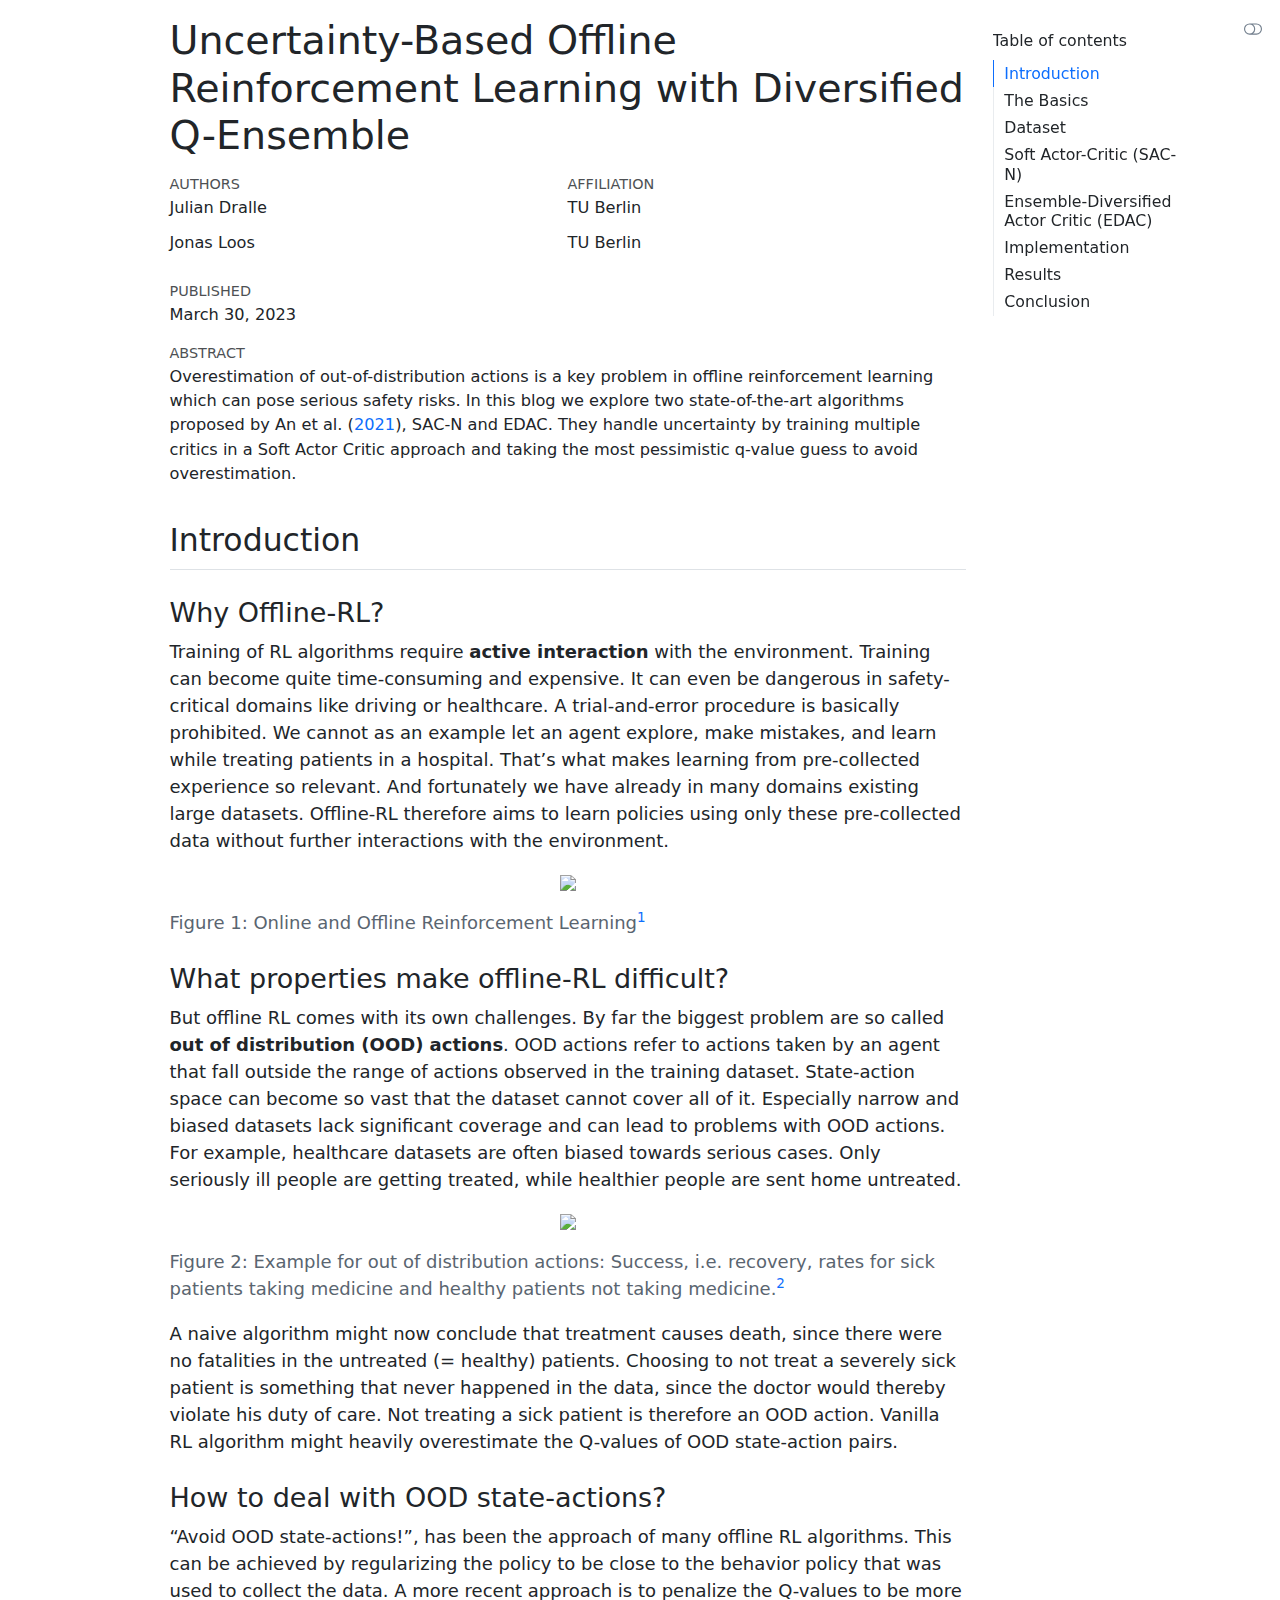
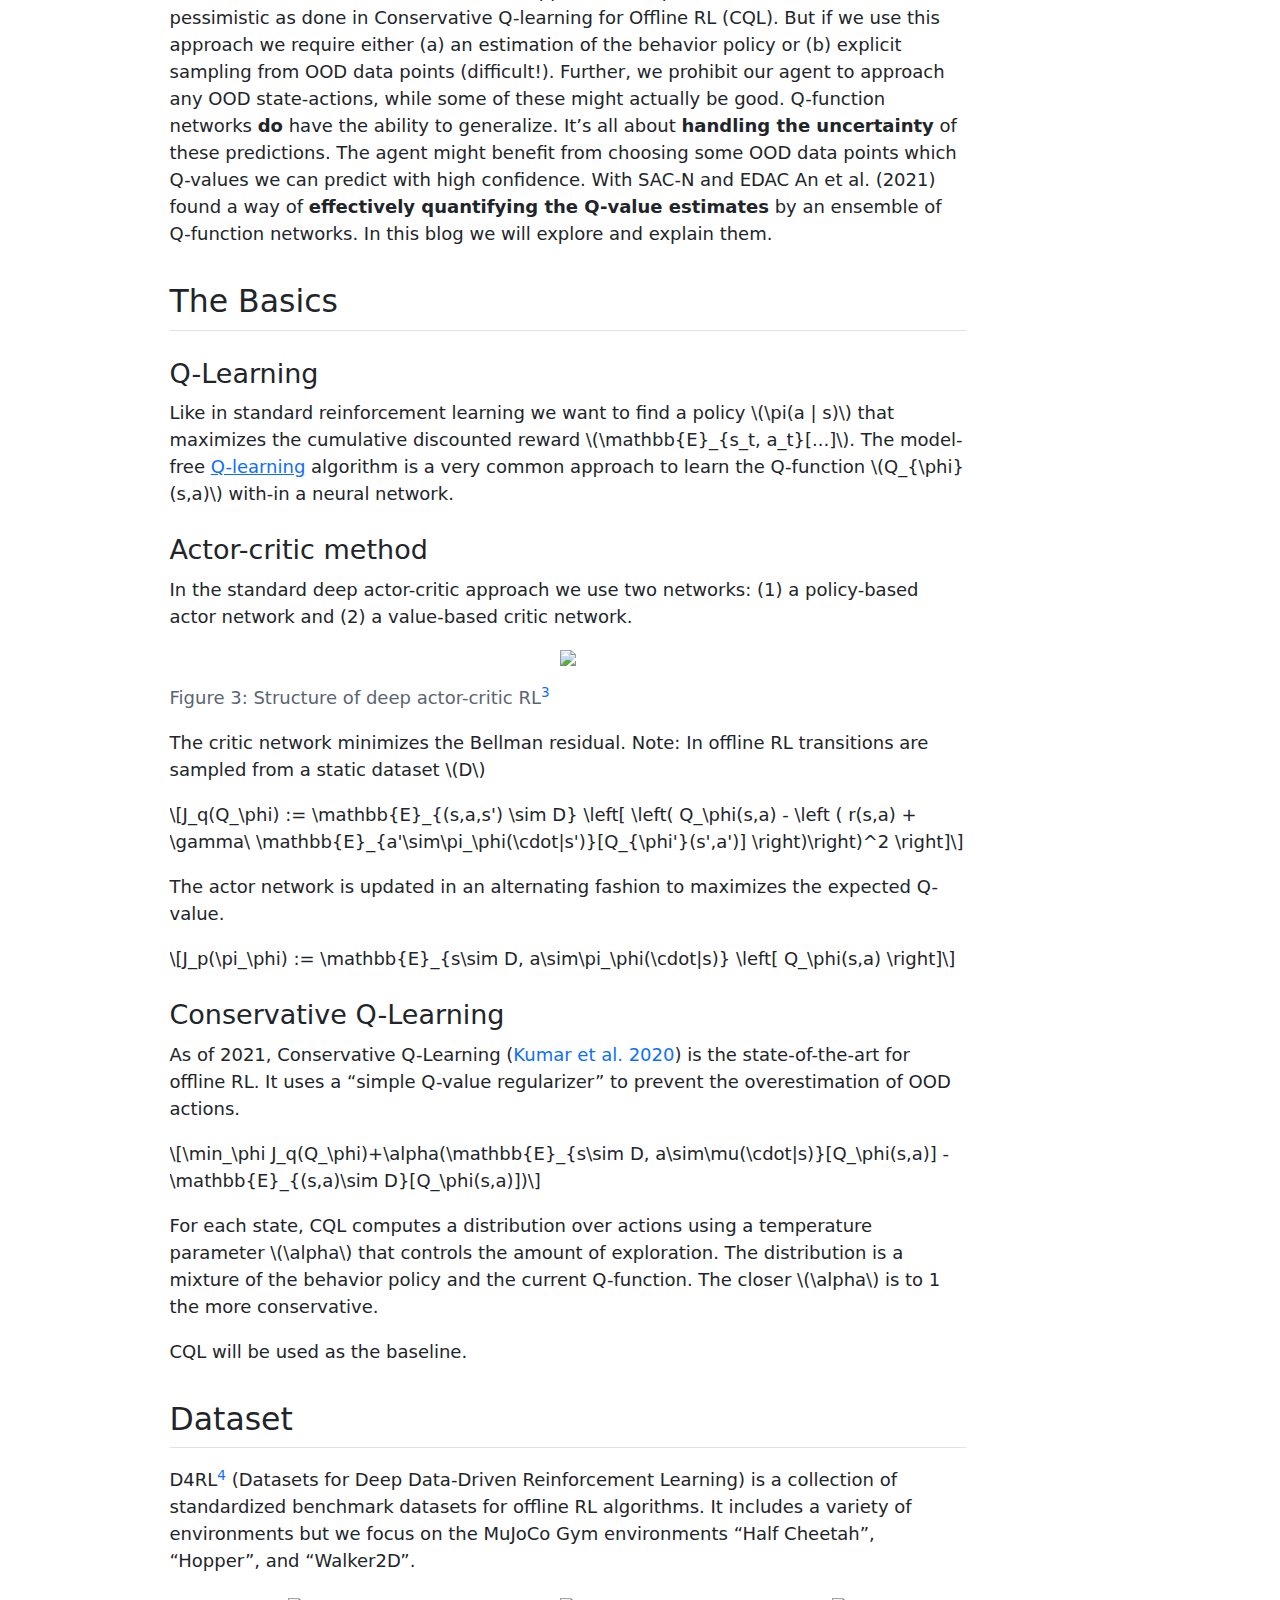
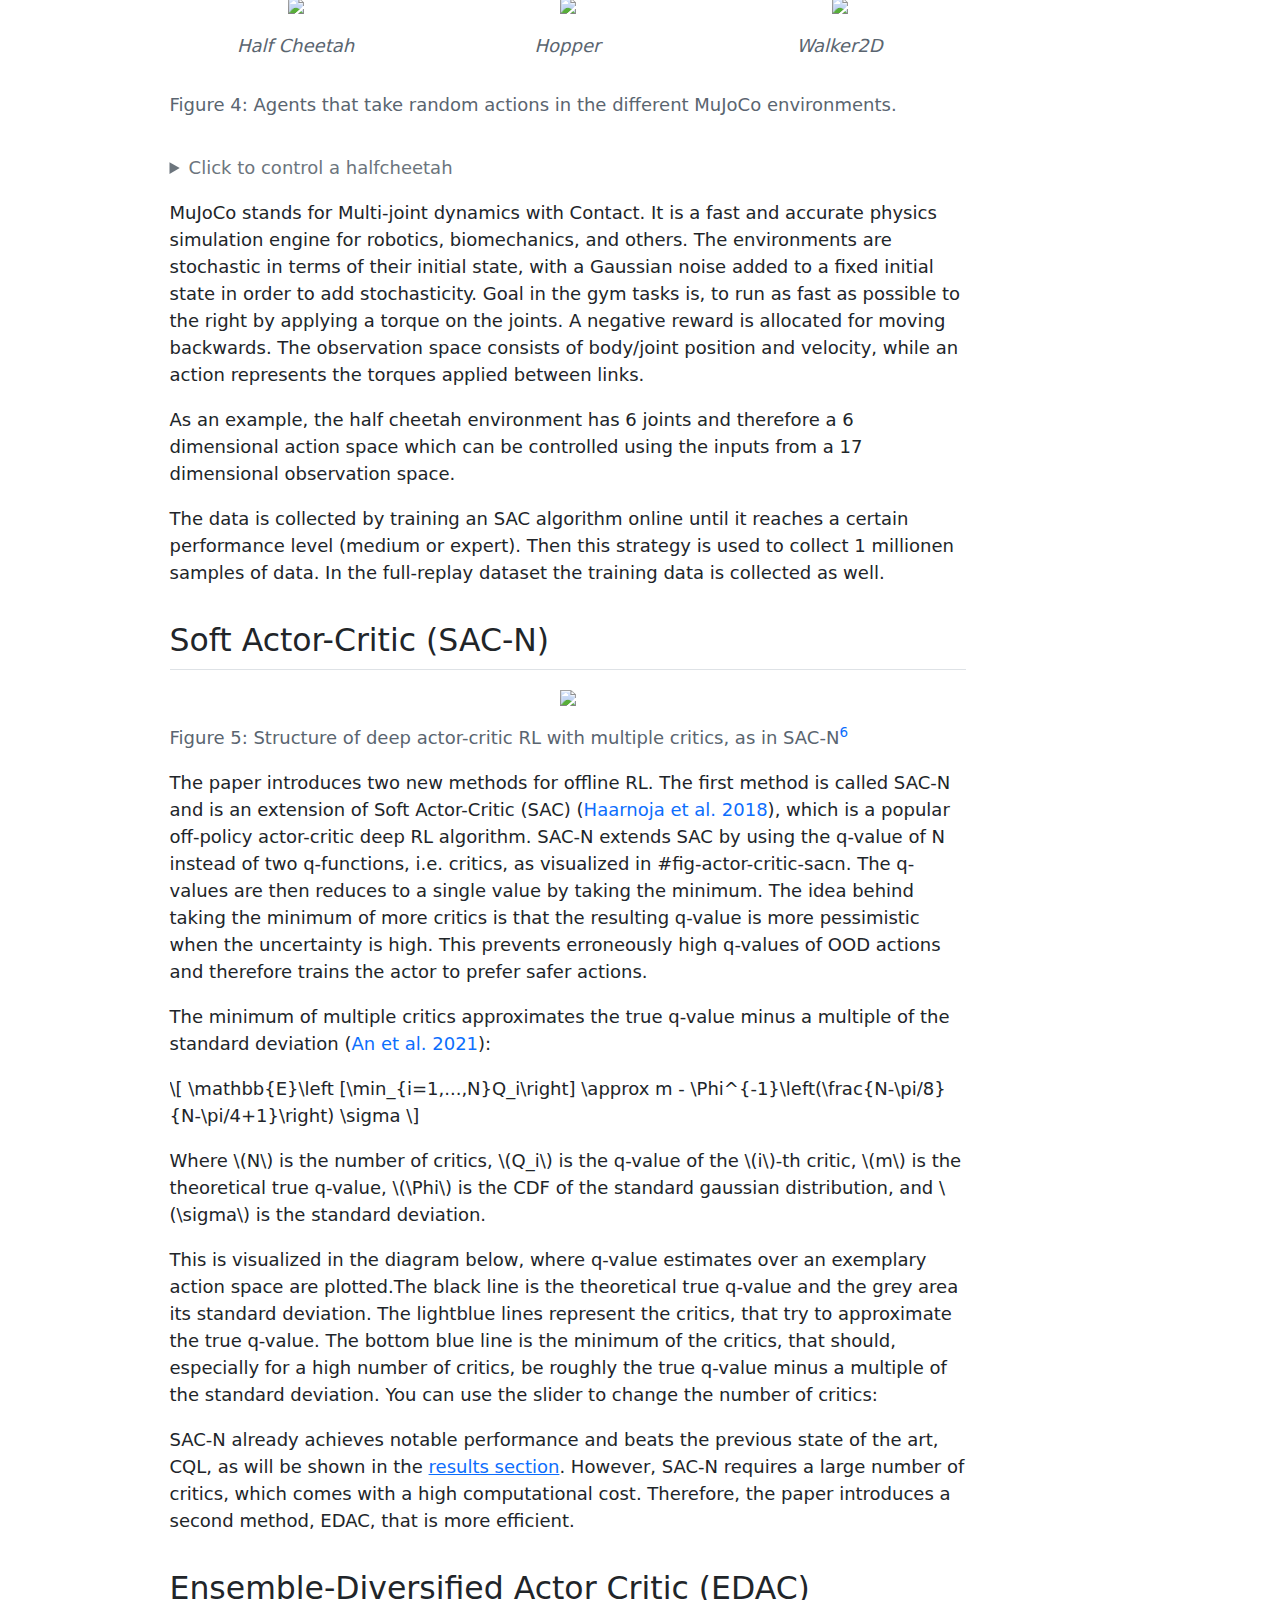
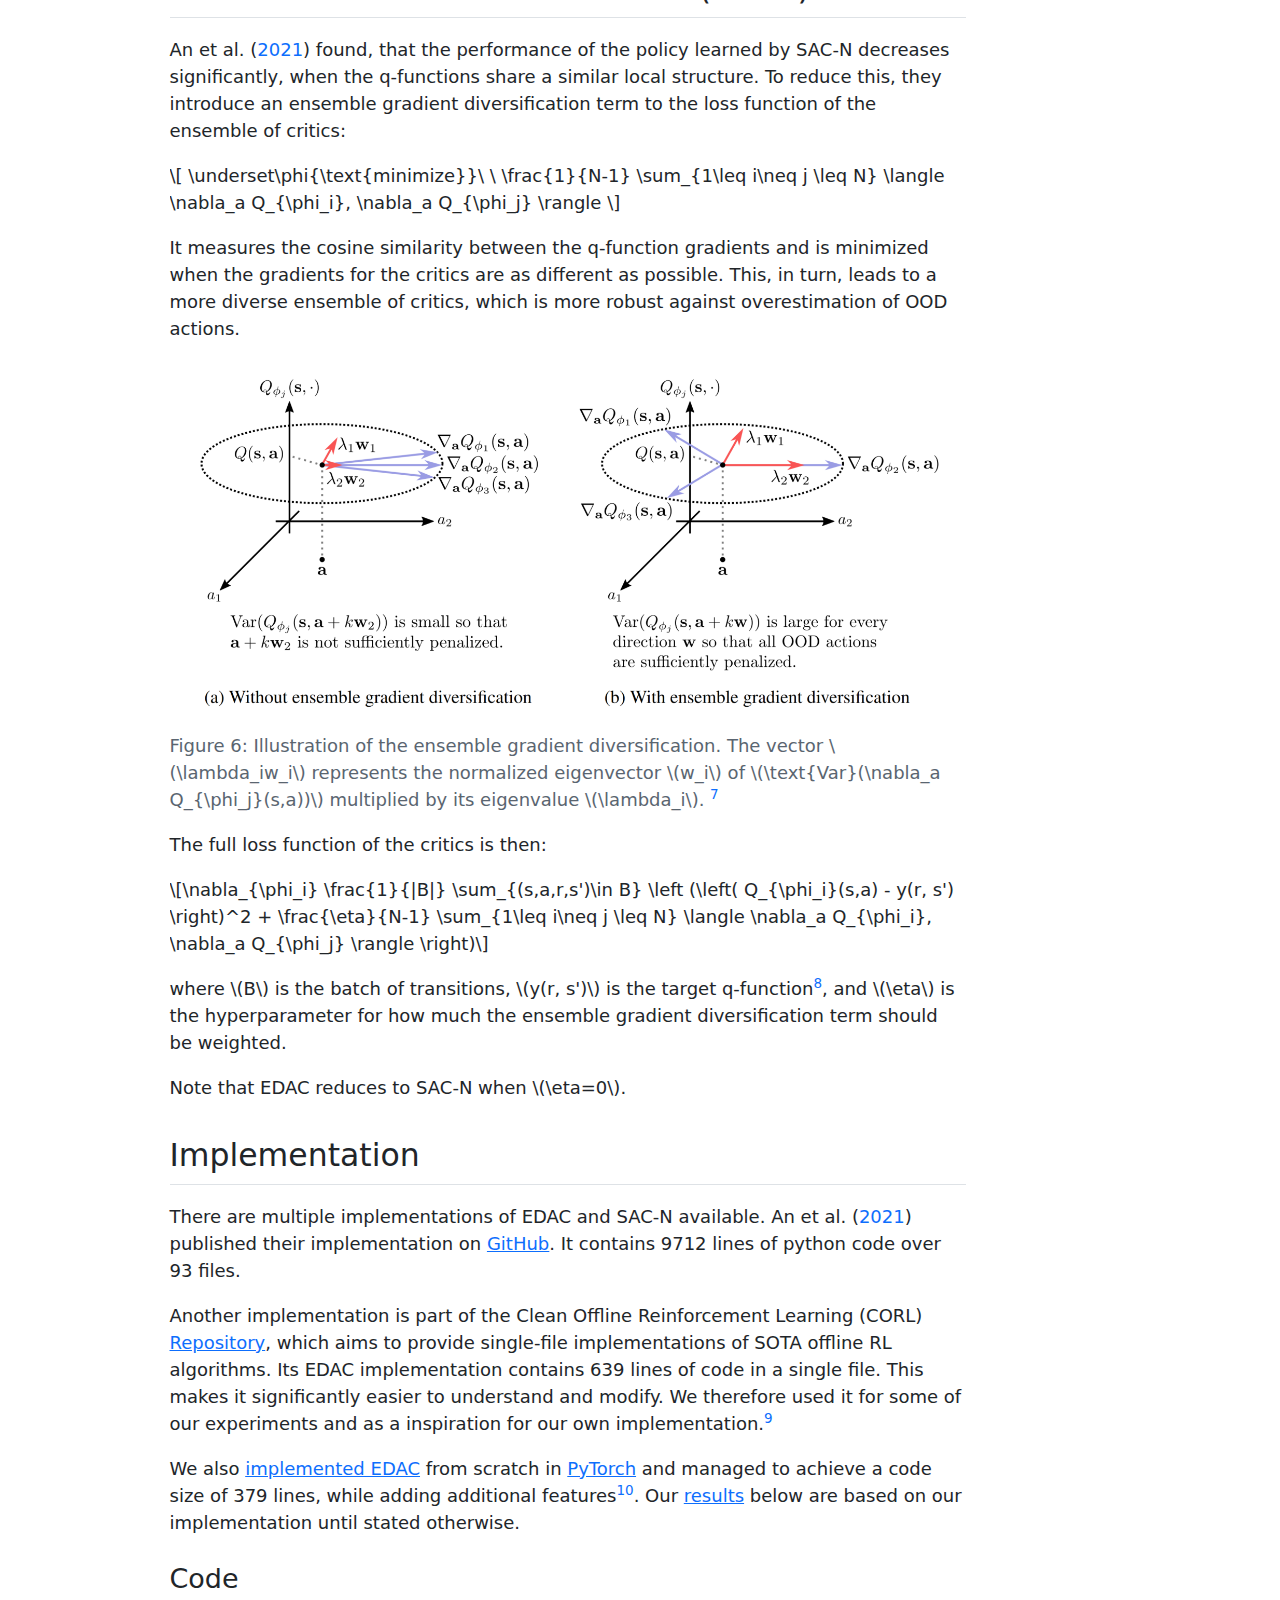
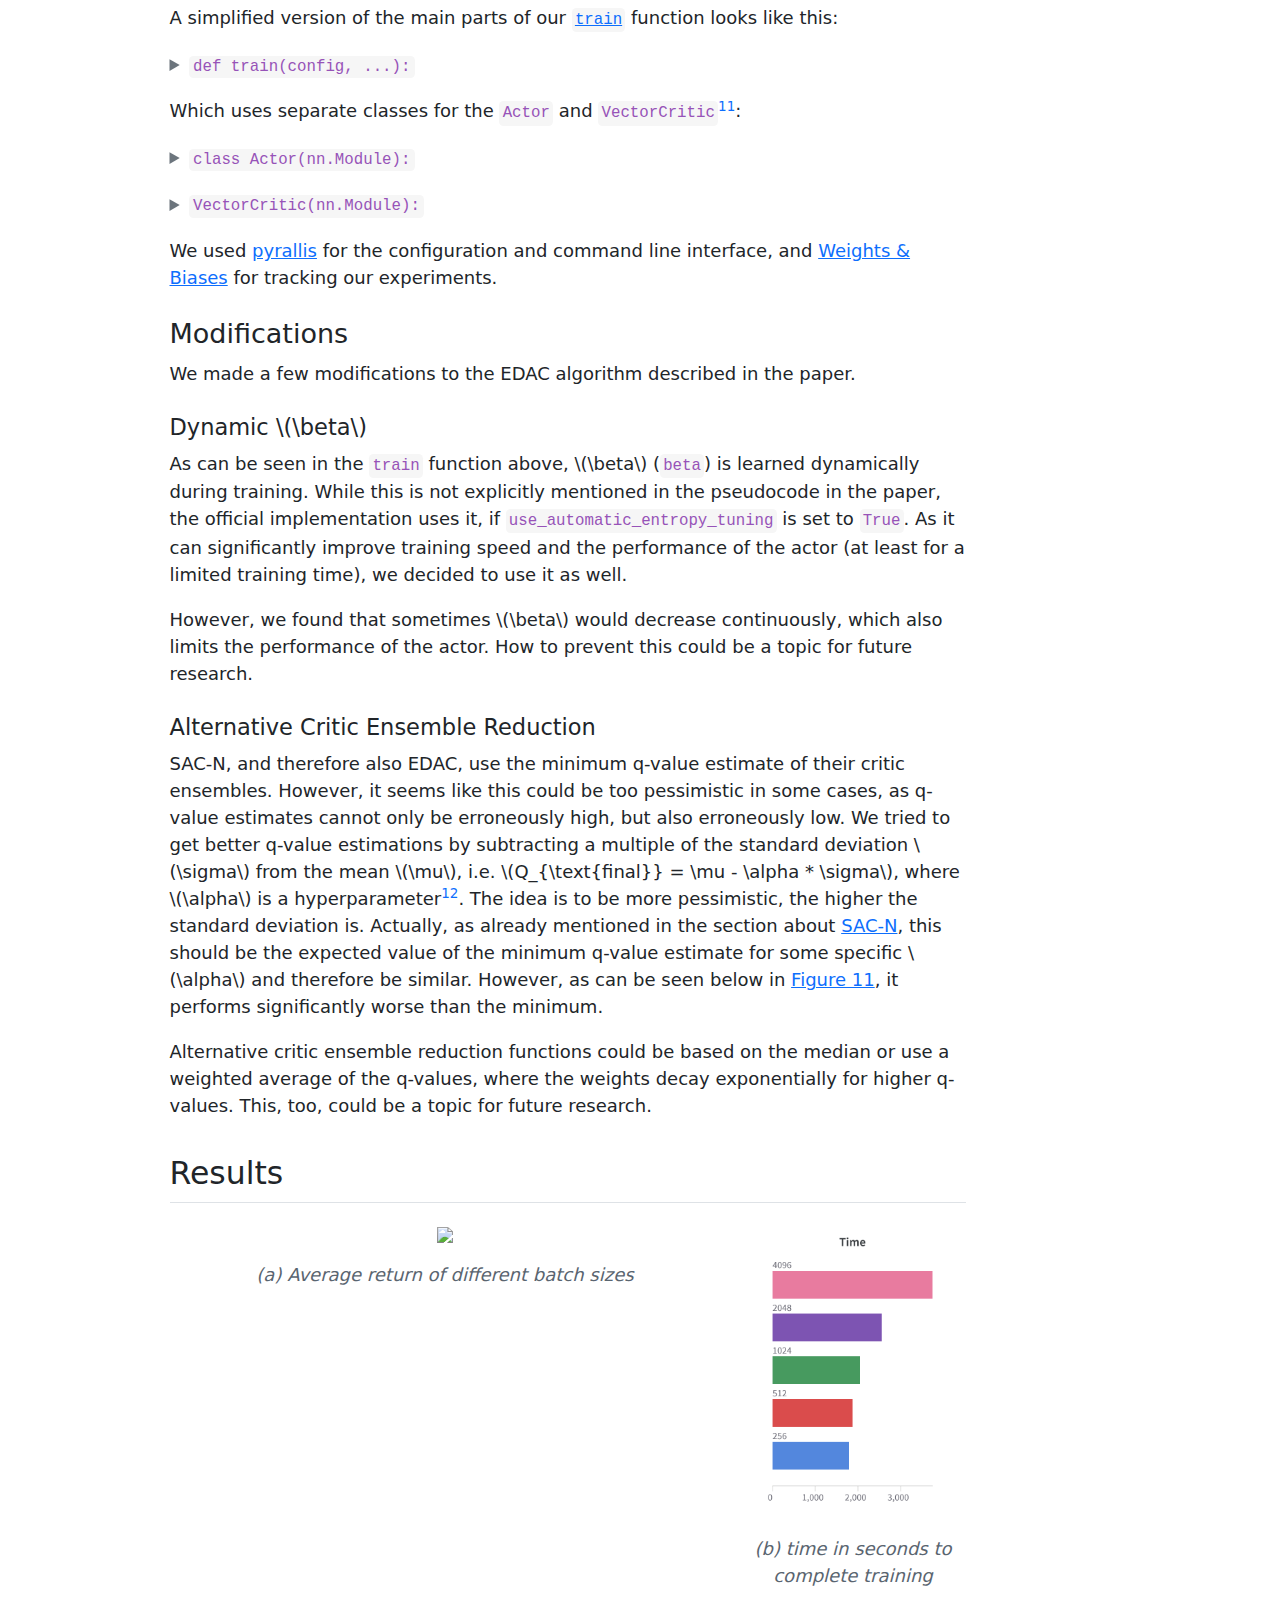
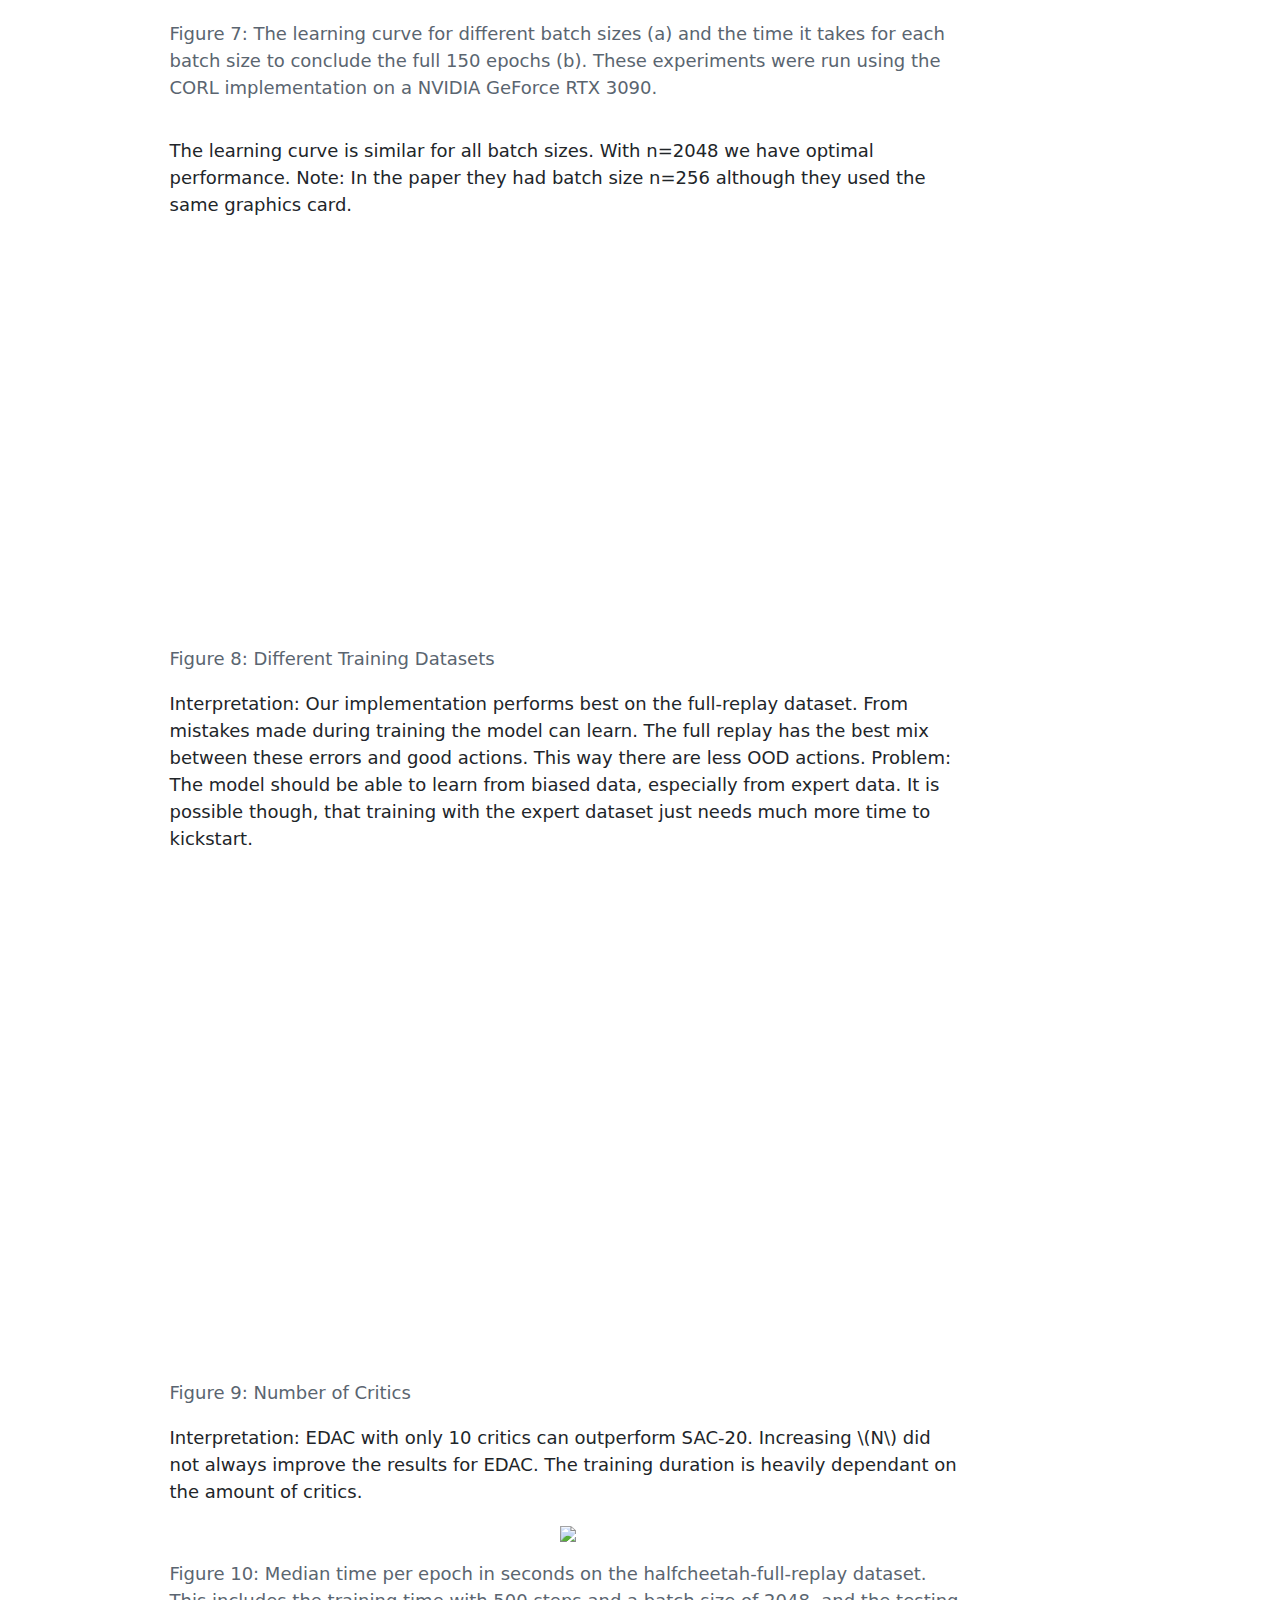
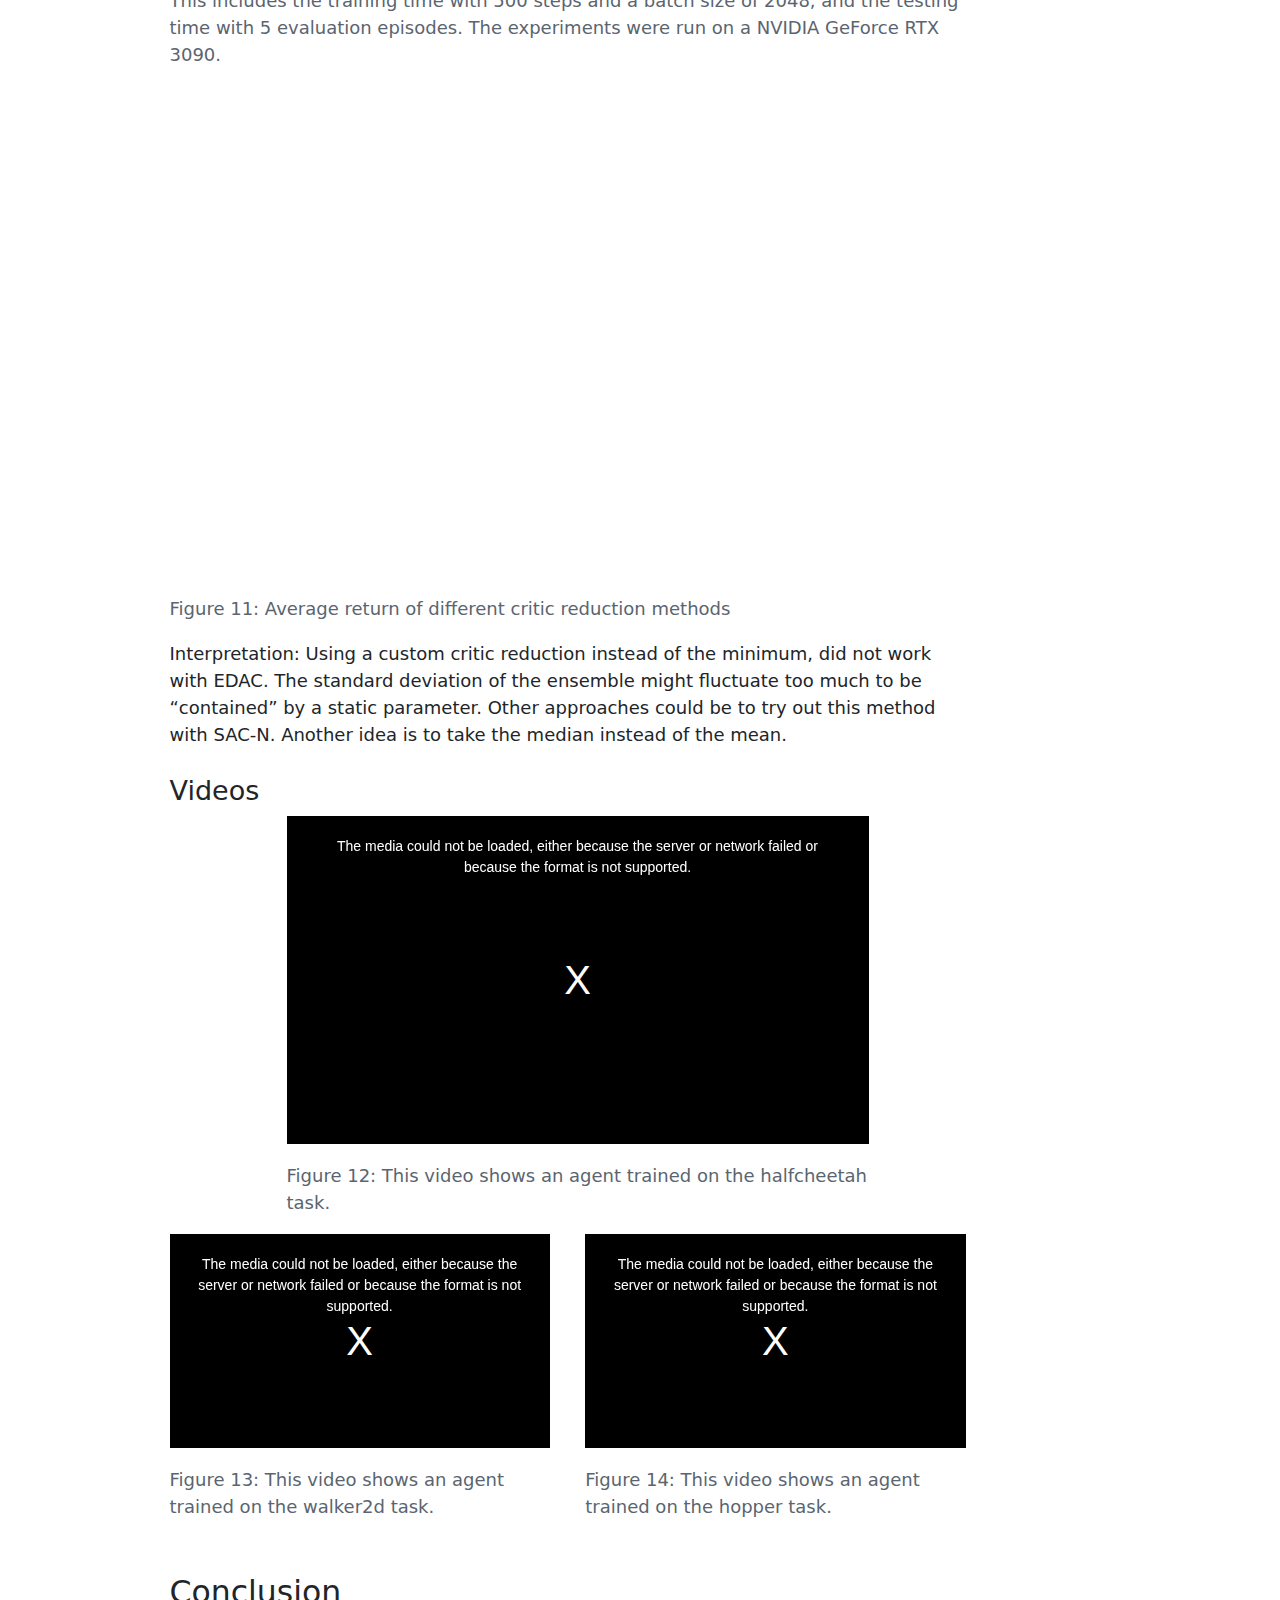
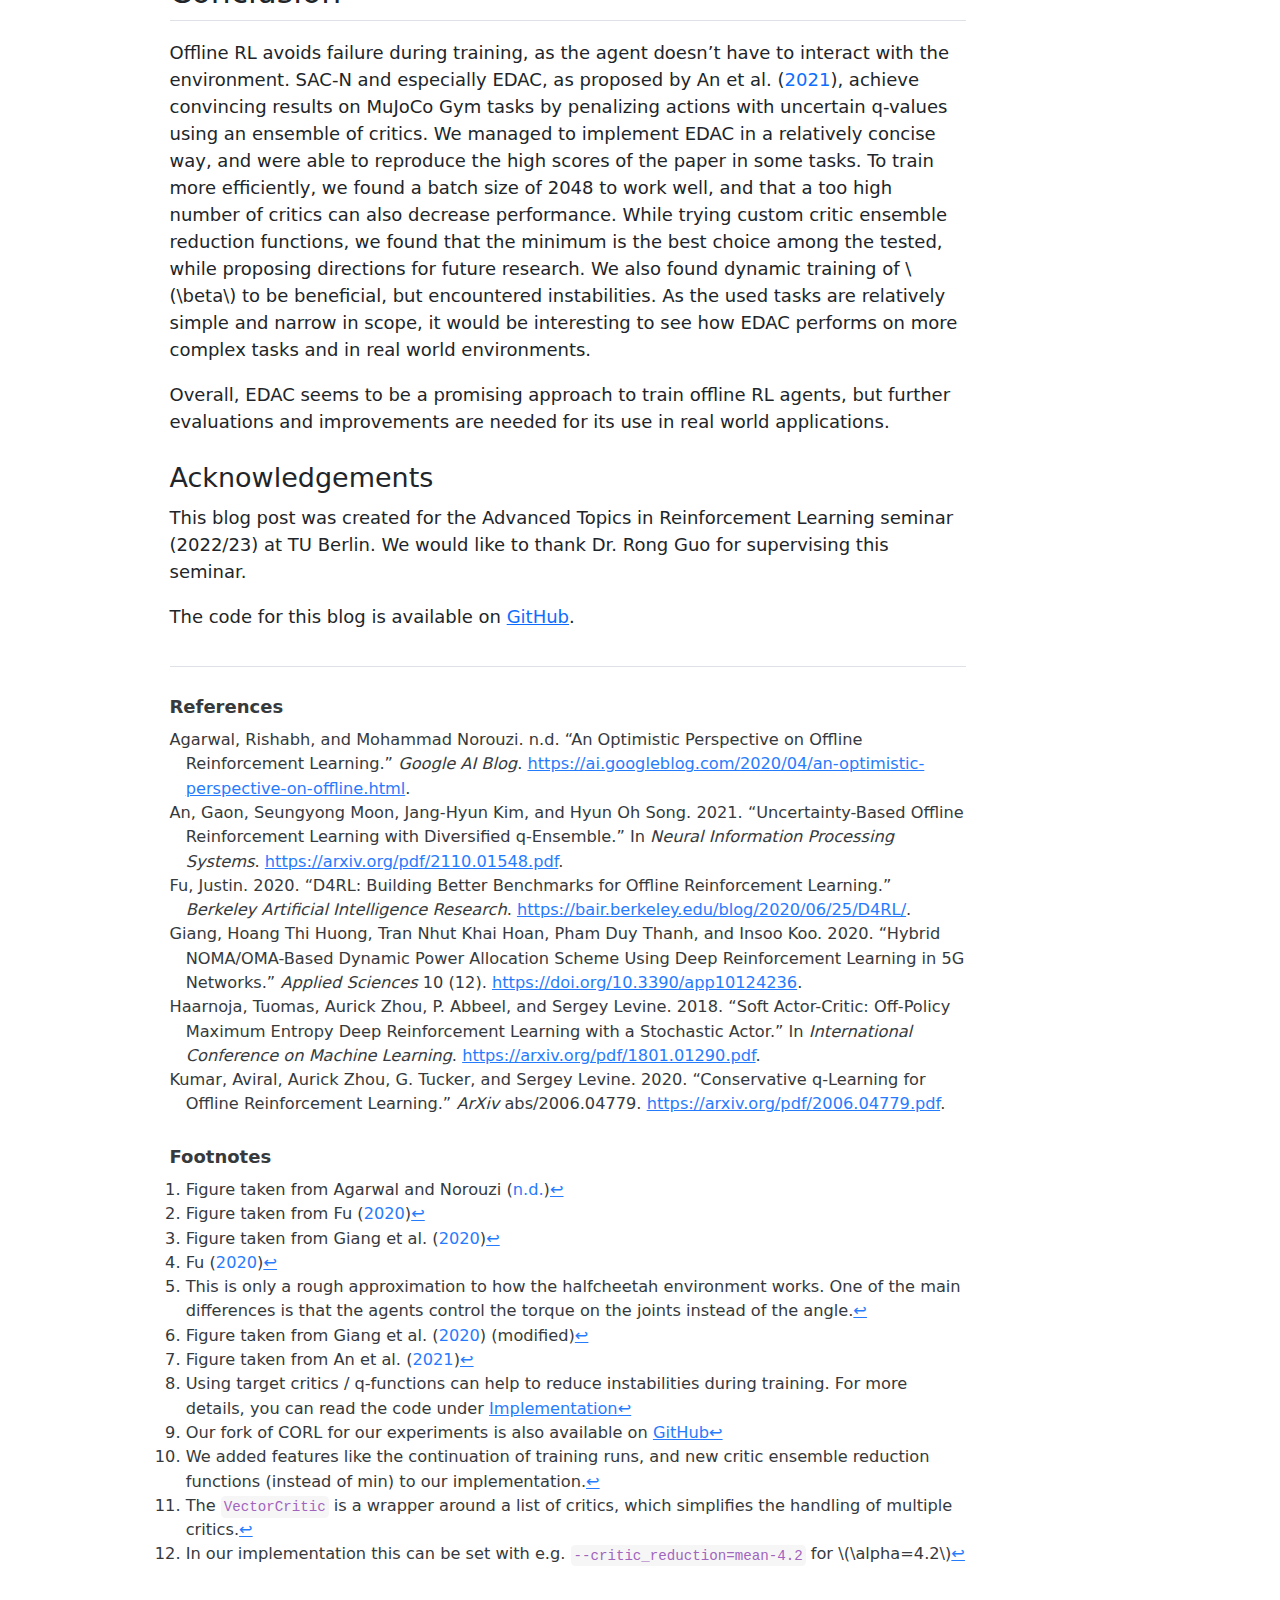
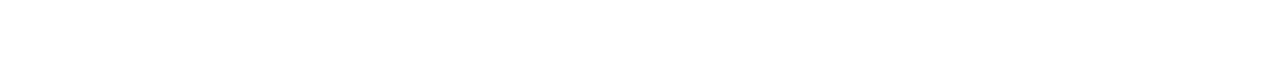
==== commit c9165f9a: "Built site for gh-pages" ====
--- a/blog.html
+++ b/blog.html
@@ -148,10 +148,45 @@
 
 </head>
 
-<body class="fullcontent">
+<body>
 
 <div id="quarto-content" class="page-columns page-rows-contents page-layout-article">
-
+<div id="quarto-margin-sidebar" class="sidebar margin-sidebar">
+  <nav id="TOC" role="doc-toc" class="toc-active">
+    <h2 id="toc-title">Table of contents</h2>
+   
+  <ul>
+  <li><a href="#introduction" id="toc-introduction" class="nav-link active" data-scroll-target="#introduction">Introduction</a>
+  <ul class="collapse">
+  <li><a href="#why-offline-rl" id="toc-why-offline-rl" class="nav-link" data-scroll-target="#why-offline-rl">Why Offline-RL?</a></li>
+  <li><a href="#what-properties-make-offline-rl-difficult" id="toc-what-properties-make-offline-rl-difficult" class="nav-link" data-scroll-target="#what-properties-make-offline-rl-difficult">What properties make offline-RL difficult?</a></li>
+  <li><a href="#how-to-deal-with-ood-state-actions" id="toc-how-to-deal-with-ood-state-actions" class="nav-link" data-scroll-target="#how-to-deal-with-ood-state-actions">How to deal with OOD state-actions?</a></li>
+  </ul></li>
+  <li><a href="#the-basics" id="toc-the-basics" class="nav-link" data-scroll-target="#the-basics">The Basics</a>
+  <ul class="collapse">
+  <li><a href="#q-learning" id="toc-q-learning" class="nav-link" data-scroll-target="#q-learning">Q-Learning</a></li>
+  <li><a href="#actor-critic-method" id="toc-actor-critic-method" class="nav-link" data-scroll-target="#actor-critic-method">Actor-critic method</a></li>
+  <li><a href="#conservative-q-learning" id="toc-conservative-q-learning" class="nav-link" data-scroll-target="#conservative-q-learning">Conservative Q-Learning</a></li>
+  </ul></li>
+  <li><a href="#dataset" id="toc-dataset" class="nav-link" data-scroll-target="#dataset">Dataset</a></li>
+  <li><a href="#soft-actor-critic-sac-n" id="toc-soft-actor-critic-sac-n" class="nav-link" data-scroll-target="#soft-actor-critic-sac-n">Soft Actor-Critic (SAC-N)</a></li>
+  <li><a href="#ensemble-diversified-actor-critic-edac" id="toc-ensemble-diversified-actor-critic-edac" class="nav-link" data-scroll-target="#ensemble-diversified-actor-critic-edac">Ensemble-Diversified Actor Critic (EDAC)</a></li>
+  <li><a href="#implementation" id="toc-implementation" class="nav-link" data-scroll-target="#implementation">Implementation</a>
+  <ul class="collapse">
+  <li><a href="#code" id="toc-code" class="nav-link" data-scroll-target="#code">Code</a></li>
+  <li><a href="#modifications" id="toc-modifications" class="nav-link" data-scroll-target="#modifications">Modifications</a></li>
+  </ul></li>
+  <li><a href="#results" id="toc-results" class="nav-link" data-scroll-target="#results">Results</a>
+  <ul class="collapse">
+  <li><a href="#videos" id="toc-videos" class="nav-link" data-scroll-target="#videos">Videos</a></li>
+  </ul></li>
+  <li><a href="#conclusion" id="toc-conclusion" class="nav-link" data-scroll-target="#conclusion">Conclusion</a>
+  <ul class="collapse">
+  <li><a href="#acknowledgements" id="toc-acknowledgements" class="nav-link" data-scroll-target="#acknowledgements">Acknowledgements</a></li>
+  </ul></li>
+  </ul>
+</nav>
+</div>
 <main class="content" id="quarto-document-content">
 
 <header id="title-block-header" class="quarto-title-block default">
@@ -806,9 +841,9 @@
 <div id="fig-datasets" class="quarto-figure quarto-figure-center anchored">
 <figure class="figure">
 
-<div>                            <div id="c8591ee5-1d18-47ef-be6e-a354559e8c12" class="plotly-graph-div" style="height:400px; width:800px;"></div>            <script type="text/javascript">                require(["plotly"], function(Plotly) {                    window.PLOTLYENV=window.PLOTLYENV || {};                                    if (document.getElementById("c8591ee5-1d18-47ef-be6e-a354559e8c12")) {                    Plotly.newPlot(                        "c8591ee5-1d18-47ef-be6e-a354559e8c12",                        [{"line":{"color":"#ff0000","width":1.5},"mode":"lines","name":"full-replay","x":[0,1,2,3,4,5,6,7,8,9,10,11,12,13,14,15,16,17,18,19,20,21,22,23,24,25,26,27,28,29,30,31,32,33,34,35,36,37,38,39,40,41,42,43,44,45,46,47,48,49,50,51,52,53,54,55,56,57,58,59,60,61,62,63,64,65,66,67,68,69,70,71,72,73,74,75,76,77,78,79,80,81,82,83,84,85,86,87,88,89,90,91,92,93,94,95,96,97,98,99,100,101,102,103,104,105,106,107,108,109,110,111,112,113,114,115,116,117,118,119,120,121,122,123,124,125,126,127,128,129,130,131,132,133,134,135,136,137,138,139,140,141,142,143,144,145,146,147,148,149,150,151,152,153,154,155,156,157,158,159,160,161,162,163,164,165,166,167,168,169,170,171,172,173,174,175,176,177,178,179,180,181,182,183,184,185,186,187,188,189,190,191,192,193,194,195,196,197,198,199,200,201,202,203,204,205,206,207,208,209,210,211,212,213,214,215,216,217,218,219,220,221,222,223,224,225,226,227,228,229,230,231,232,233,234,235,236,237,238,239,240,241,242,243,244,245,246,247,248,249,250,251,252,253,254,255,256,257,258,259,260,261,262,263,264,265,266,267,268,269,270,271,272,273,274,275,276,277,278,279,280,281,282,283,284,285,286,287,288,289,290,291,292,293,294,295,296,297,298,299,300,301,302,303,304,305,306,307,308,309,310,311,312,313,314,315,316,317,318,319,320,321,322,323,324,325,326,327,328,329,330,331,332,333,334,335,336,337,338,339,340,341,342,343,344,345,346,347,348,349,350,351,352,353,354,355,356,357,358,359,360,361,362,363,364,365,366,367,368,369,370,371,372,373,374,375,376,377,378,379,380,381,382,383,384,385,386,387,388,389,390,391,392,393,394,395,396,397,398,399],"y":[-569.7512897623649,-470.0244521016074,-561.602054178507,-581.721777908384,-612.8968254165334,-675.9594484122895,-569.124520102009,-501.1633570498689,-571.1971315729132,-557.4908022992955,-420.1805738590271,-381.5525542407314,-536.1687319371958,-580.4892409176896,-429.0237336841308,-441.3078381588144,-568.3116215058269,-594.7711877455171,-717.1730032464576,-649.6365328032483,-646.1591819475454,-642.5826932906947,-597.2364580169933,-661.8580021425747,-603.1089672154194,-636.6617761343002,-622.3902653490804,-578.3066162653539,-565.4529472397006,-587.7422658957048,-542.394359321624,-580.8295396301764,-553.2930399979737,-551.8148362239995,-582.2745811667698,-783.3005793756158,-852.3072104199484,-716.7249374000371,-568.8160488956667,-532.6126541390239,-557.0097969443829,-566.1503030367282,-566.2331263247925,-611.8885221909807,-592.1182863690307,-563.1036014545842,-620.7266195338325,-585.1951546281692,-600.2893022589985,-588.2418450703005,-620.2632655290346,-721.3898552793985,-631.9345218631126,-619.3355598273364,-609.3057640852505,-589.4306644835737,-600.1489451670307,-596.3575819651842,-599.0971176336964,-587.3676273839669,-565.5882134173286,-549.8505590343146,-583.0022900208954,-596.8115968576556,-581.5639348231009,-533.7155038409481,-574.3638508689097,-577.9369356431055,-579.2626184915193,-576.4042397150956,-572.2126549682804,-565.7313993796247,-592.2321341845609,-570.5117848260641,-534.7805509082668,-557.0832629837969,-581.6994291712003,-581.2873155917673,-595.8997794148762,-586.7824536573974,-565.7281301797891,-559.2679026128211,-554.5824002225552,-570.3808469424239,-529.129367237093,-528.0335962270785,-561.2062667061234,-552.6925979851394,-576.1774540367633,-580.3035204545198,-573.208170079139,-560.5136274174075,-585.2203452423073,-551.8683764751563,-565.6406936069625,-572.0115973459558,-568.8698074750532,-526.3012624604501,-571.3499243348782,-561.7120294988906,-566.5848964660402,-550.4891055469313,-551.8874918128718,-574.9973494225853,-556.1889901907288,-537.2820469434994,-569.0136948890224,-545.2027248097274,-465.83965896845336,-553.1305908173858,-566.9233080642407,-545.2757689441461,-529.6795360629369,-564.2483645672447,-526.9182756911478,-465.3830033423653,-497.41581072147375,-498.06415236291343,-550.1861389895585,-541.9269287105012,-536.3507435404921,-523.8911164147819,-565.3665323117993,-490.9204857477921,-548.6521627981799,-496.27958257518367,-553.263439264894,-555.8211423675382,-506.7221275781729,-547.0254354766055,-535.0216712960034,-481.8496868171096,-485.6762409120106,-515.4874565569107,-434.630160989287,-383.8260505742355,-370.4635969024732,-442.28774953078255,-459.0514189813729,-219.2804088922427,-384.3901789898469,-412.8945713493109,-461.3013191181207,-320.0337806151419,-185.30312174659667,90.26826234204192,-51.96111284955484,740.8620729613273,166.3344129209837,259.48652801465084,939.7214106591993,2330.1751347403915,1745.5969817731504,1867.0434559403525,1426.4115457335502,2203.832005530314,2582.413905206673,3704.463355879167,2925.54038652211,2641.78359021595,3186.8281936432595,3584.439593866336,4222.169936566777,4278.421851007086,4061.1713130091257,4278.13215385251,4406.493499599388,4403.3804155782,4725.091417999623,4759.303067479294,4631.234638247435,4671.046179350476,3749.43048995154,4233.238777767991,5217.133768511909,3491.709329728348,4832.796082486488,4989.897736504935,5141.6639000816085,4539.747584805569,5549.016164087583,4364.209654364199,4712.595314003391,4863.156905569818,4946.984016326307,4562.909963881215,5002.288256230726,4360.217547748136,5528.423343678482,3684.099700122648,5056.518463358687,5575.604765099085,5612.345484755033,5858.996741759749,5185.3466904409415,5840.378131440644,5155.289962695844,4565.441685749983,5132.671948816153,6354.806152036121,6228.668035629757,4745.483378030511,6125.847894864717,6161.236593461556,5590.140823588075,6485.290232762894,5891.931236469843,5700.590330885498,6513.774519248716,6622.306868822317,6757.956064275775,7069.7447744585925,7064.839356813279,6588.811897212792,7370.632701928938,7256.637926573258,6663.280730689761,6099.481149912599,7449.769060592132,6508.838235299231,7444.6234999271455,7534.782578046739,7478.42627106802,7677.72813159112,6688.0246470047005,7153.103618694755,7218.405419207284,7099.510123527472,7651.759829023103,7570.967862545905,7068.695737079624,7959.877010666316,7150.868333887972,7985.991078626802,7756.030417972588,7844.104213183715,7751.526048479022,8059.132992837838,8019.990257842492,7967.212614074308,7854.835404393753,8043.563739586079,7120.434124613336,8034.678991900773,8109.63025826051,8004.504033335985,8168.063067193873,8163.253564675986,7776.955734748933,8106.071077183022,8117.945516227144,8125.848977161218,8315.505965006621,8264.65999446053,8039.237173659916,8269.382856477176,8114.231042342959,8312.694968748972,8486.694460210183,8358.7046640209,8318.176852835153,8588.95570598673,8332.157131587639,7978.060400326573,8354.962100986968,8248.462763035137,8416.556548993058,8348.79551748057,8564.03183284124,8427.832595507758,8592.71793962062,8535.963305572059,8356.771050659903,8345.117742063194,8494.5959046348,8460.794273982978,8524.510633433456,8369.852012257994,8640.358753705157,8561.437470163404,8545.295406991288,8370.036021898562,8455.72079926576,8316.807689385725,8679.806972853432,8595.712127132892,8716.340632203573,8531.875514912961,8645.024216556209,8502.62702994663,8568.973296583144,8803.216282109464,8684.82187925895,8550.852288350736,8675.383057525214,8551.617762588703,8664.453536472007,8542.100013451121,8484.615781250472,8620.355037644145,8660.414048470408,8602.784615553046,8544.912487659674,8289.788414341376,8655.92534205975,8476.173534707727,8509.432202468324,8623.610728253987,8431.093357714815,8670.330456916952,8692.544449450808,8438.325702117621,8630.19265676101,8727.768867010647,8849.857665092855,8458.117037444781,8654.287363079702,8532.690722020736,8735.304423803995,8534.856664736444,8657.580166676777,8740.228045704625,8736.955160839545,8810.406888604219,8710.782406763741,8522.02983476772,8773.345092607216,8840.17927093083,8734.637835059508,8556.125613291417,8578.952137394012,8673.636665635328,8684.079683511345,8666.865135134305,8585.611902313323,8727.914922175649,8628.548819413532,8723.128971461116,8693.8000779813,8824.145039023058,8704.09591259211,8608.515885210505,8492.023396272582,8661.320053247504,8608.942438496735,8763.507614222259,8640.703940312062,8566.080406928957,8602.188196056315,8697.95100069273,8642.09272944263,8671.182428789354,8528.089168254392,8799.263425534664,8777.187206447466,8856.165492804636,8645.170600518912,8681.939959552656,8582.44240922167,8426.770244960095,8714.024279019115,8592.257279459132,8887.282263347915,8753.605566879747,8617.781860967581,8755.719617836468,8710.988167200958,8605.774176551862,8625.561317010543,8744.916991024487,8660.1079591732,8714.331859904247,8697.792558233607,8951.11898547456,8668.595891174919,8587.291627951938,8720.292226587137,8686.411669183872,8546.151729907222,8690.887054630579,8661.029712874355,8667.282362071157,8758.02217583948,8734.81743275618,8765.71745122589,8773.074788299826,8777.375328145252,8815.5505693374,8815.661329948387,8775.671343492362,8862.427380372927,8564.044245439625,8796.70210438203,8761.338591608233,8871.481758662847,8790.529227631625,8763.545603634462,8797.149660363917,8880.323443127145,8775.921603533985],"type":"scatter"},{"line":{"color":"#ff00bf","width":1.5},"mode":"lines","name":"expert","x":[0,1,2,3,4,5,6,7,8,9,10,11,12,13,14,15,16,17,18,19,20,21,22,23,24,25,26,27,28,29,30,31,32,33,34,35,36,37,38,39,40,41,42,43,44,45,46,47,48,49,50,51,52,53,54,55,56,57,58,59,60,61,62,63,64,65,66,67,68,69,70,71,72,73,74,75,76,77,78,79,80,81,82,83,84,85,86,87,88,89,90,91,92,93,94,95,96,97,98,99,100,101,102,103,104,105,106,107,108,109,110,111,112,113,114,115,116,117,118,119,120,121,122,123,124,125,126,127,128,129,130,131,132,133,134,135,136,137,138,139,140,141,142,143,144,145,146,147,148,149,150,151,152,153,154,155,156,157,158,159,160,161,162,163,164,165,166,167,168,169,170,171,172,173,174,175,176,177,178,179,180,181,182,183,184,185,186,187,188,189,190,191,192,193,194,195,196,197,198,199,200,201,202,203,204,205,206,207,208,209,210,211,212,213,214,215,216,217,218,219,220,221,222,223,224,225,226,227,228,229,230,231,232,233,234,235,236,237,238,239,240,241,242,243,244,245,246,247,248,249,250,251,252,253,254,255,256,257,258,259,260,261,262,263,264,265,266,267,268,269,270,271,272,273,274,275,276,277,278,279,280,281,282,283,284,285,286,287,288,289,290,291,292,293,294,295,296,297,298,299,300,301,302,303,304,305,306,307,308,309,310,311,312,313,314,315,316,317,318,319,320,321,322,323,324,325,326,327,328,329,330,331,332,333,334,335,336,337,338,339,340,341,342,343,344,345,346,347,348,349,350,351,352,353,354,355,356,357,358,359,360,361,362,363,364,365,366,367,368,369,370,371,372,373,374,375,376,377,378,379,380,381,382,383,384,385,386,387,388,389,390,391,392,393,394,395,396,397,398,399],"y":[-468.7600704104743,-587.1034761269239,-547.6646646017957,-616.7752750207076,-769.341003130148,-667.4043682590335,-724.5955969901759,-749.4762694837448,-669.380135397962,-737.538004041061,-660.1593327773107,-715.6473647640006,-691.1383080381745,-642.4182675915907,-650.2621142427561,-557.4720162696154,-543.9827042974262,-589.6463912923198,-602.6979351929875,-587.9666351476021,-592.7167288927383,-599.8836318836059,-639.0009236691528,-598.0182184298424,-647.2283903080719,-611.6772852532791,-579.760235551319,-648.2947125605433,-577.9600391512266,-594.2784134802274,-654.5515047785261,-527.214662898748,-552.8013812723455,-567.1235478289112,-516.8282452318213,-521.6094453499734,-501.95209051149857,-521.5471642741755,-580.6416483478763,-552.436886132883,-565.7905830605621,-556.0024582712321,-570.672179924707,-564.3681316888577,-611.2424399685123,-506.5636415725713,-528.6101787547691,-492.5182841263497,-521.1876453230645,-532.8013270714737,-487.52130070648855,-491.6535867775934,-503.03016436926606,-551.0649969678695,-585.5873095248091,-533.3456180020286,-551.8396596062302,-607.5487617673228,-543.2110548524093,-557.3671464782517,-549.895651596468,-572.8119718972714,-527.4375872503103,-470.8886593682057,-532.297774213031,-520.6943574198647,-547.0522097982428,-530.1284186455289,-516.0593992612029,-569.1866790217293,-525.0297598896693,-513.9562815736205,-566.4378251629225,-515.019123081282,-480.8754459650256,-532.5326444301234,-540.340536062582,-565.5085219691887,-525.5816721681178,-530.5677637796191,-568.773434108418,-599.8188737528121,-564.9023985923858,-569.1040824128596,-595.7773794466493,-601.975722317884,-601.3494730452319,-525.0134158699248,-529.7942689820327,-534.6859879310947,-585.1652473810992,-558.0168362386864,-543.2512143730593,-565.3031769894069,-531.0352916017955,-546.3423980130345,-555.7144237508965,-560.3227556982625,-514.4664269581124,-643.4752063462618,-694.3352499922498,-638.3427941489249,-583.9623792994936,-608.4688661371981,-530.9020381651906,-449.7131704557909,-484.3657854453261,-510.3768145325822,-592.6017072724178,-606.2145806196866,-512.6607625369409,-590.2678812634756,-599.7070502107495,-585.8028138657216,-561.262222817523,-576.9428994319271,-581.8605542658747,-606.6190689242447,-561.1772426283181,-551.9030310802648,-544.8745181731199,-590.7531752457064,-532.224559547357,-633.7383256989223,-522.1758465849921,-632.3953596040235,-503.6930388858898,-549.1325392338031,-573.9330636836294,-564.9093843541234,-528.2328455633922,-529.9301595506247,-540.4681389306043,-533.4919286977,-549.6196580982095,-540.2472430435255,-520.7345188345944,-559.608945006328,-594.8677584057533,-597.1347918930746,-514.1107309379482,-592.4769971845944,-553.276039669448,-529.2785758609652,-544.0346073752225,-540.6059695581607,-529.3391133969958,-528.6745889157834,-509.5451486310676,-532.9838952823617,-535.9875932413559,-515.9720331390406,-540.879409441452,-551.2690945547035,-548.78339741327,-549.4673569119603,-508.21919085201375,-535.0855175326127,-525.7371477975474,-521.0981452852509,-598.9959636489245,-549.5162910832976,-510.3180226275672,-555.2726761586825,-528.3132751564549,-555.6889822396507,-615.5145119342068,-587.4696152719812,-522.93369661737,-516.0559966811428,-550.7809235166669,-543.6185118929624,-538.2575091815343,-563.2770589924007,-620.6045974551216,-575.2185866634661,-532.3692714473902,-554.515673250066,-543.2819147723498,-553.5991766268753,-514.7420518345773,-537.2923611352339,-541.1641784501273,-552.9542293969483,-562.1879845165898,-492.45306898162073,-522.2913205806426,-549.1094917771343,-566.921576321481,-529.5219385033537,-543.181890220171,-560.3500518202686,-565.238718765893,-506.6918595729098,-553.5372973475157,-551.6436982043258,-506.8253617350539,-560.9829945993857,-453.94794384313,-525.530716460604,-476.16453500736907,-542.7395099773948,-515.3756484423461,-557.7351255299626,-471.9019387509803,-530.7216318748784,-458.2846339467053,-536.8760064843827,-481.78770433294096,-463.9663464341382,-527.5894159805309,-530.4132898780005,-573.0585177463624,-445.6882740127432,-566.0208827138686,-434.4929637910917,-549.9761528613108,-495.7495921578902,-460.17242894037975,-535.6586031188982,-523.1662946134378,-601.6449600995736,-511.7007616273313,-432.8239768067241,-532.0690383209421,-443.7801383753844,-505.75279590002754,-497.1332377535885,-572.3924357556457,-484.5018629564049,-473.34052238535,-521.6941608967732,-528.7303895038815,-532.6858079519702,-446.4682511698174,-492.8434844812092,-498.2387624436808,-530.8912763674148,-565.7065332142106,-470.3159888418065,-532.7944973970117,-452.8577452497211,-578.5145212573,-431.8741961772449,-440.59041190653375,-458.51674218767744,-496.7596156875634,-429.04638307696985,-453.6586417641865,-425.7797761125029,-484.16083812676777,-544.1258377445682,-432.9449544833975,-458.30205130883087,-515.5190486132029,-474.4766953098294,-470.7519384659159,-486.4791402378065,-488.0923457979334,-552.7743402012156,-477.2235511717288,-533.0158594001509,-499.3455648589702,-518.7561630912669,-484.549822880525,-487.5891901822223,-487.0381683802037,-508.5892356443153,-499.237968868656,-566.965814552511,-436.7792589410672,-603.9956731008922,-457.2221051952428,-549.9805459409035,-577.4627257292793,-492.1178072652265,-632.0322585142426,-564.9814709391474,-514.8765996477227,-573.3742491438096,-610.8935530347251,-540.593058405898,-631.1196458915208,-652.2651053544854,-561.2219738141691,-555.2630291069902,-712.4126018616704,-724.2136768487233,-799.306192517629,-689.0174679356671,-620.6366315130342,-675.8836552072702,-730.0240060220535,-665.398115825974,-646.4351741871443,-725.2088252966141,-586.291385179605,-653.2015681023951,-647.7153040976324,-639.3563725358979,-634.5068321712498,-611.1258895320974,-661.8106897600298,-671.7317076150953,-746.251817410296,-703.7981145662293,-555.9828076040785,-642.0345296289789,-530.9293705825451,-645.674811967459,-651.3324717332489,-570.9879693341206,-532.9613752350202,-717.3415707362029,-580.4982779911988,-582.3952671418697,-528.8101827198634,-516.9218265194743,-635.9018227173128,-546.5458180613858,-575.7687474554622,-595.159568579283,-621.5087028165665,-645.7219915076962,-608.9439987675837,-601.790900515418,-655.3501768270075,-690.9755208110191,-734.7874976474038,-722.7939513072018,-587.4591215510245,-651.9550118583574,-681.7814509798031,-700.9532907308205,-624.9519527657271,-723.0038563915327,-662.0574212283561,-639.5820677825602,-591.907424916152,-670.3364833557471,-577.0162115614073,-692.9439458847744,-669.2602758300698,-595.3357464177159,-724.6838603177424,-578.585365272387,-638.0659789786608,-633.1242359410501,-631.7834199237845,-656.507231478985,-712.1058876576137,-684.621070993949,-706.6029325331324,-652.8208467279143,-643.4801023955879,-729.6032010494913,-767.6560567515627,-662.5210103557082,-655.0988328983062,-611.2615859100391,-668.0645919190775,-584.2932751909891,-621.5610635154508,-585.5061809935565,-687.3402991816561,-749.2677785249671,-690.0988191355216,-675.2947385235692,-678.9603202572355,-744.7223254802421,-724.1322171759086,-562.2088455845899,-665.180678409067,-627.6229365208308,-553.3780347739148,-703.7657051410242,-699.0722319964215,-635.8603230813885,-615.427391170633,-630.6515583803732,-755.0316531712203,-733.5610063006318,-694.329643639516,-671.9898810347919,-605.3771584528436,-654.6852098137604,-688.8318040866103,-617.2211668473549,-675.3116306969541,-677.3415341584712,-645.7035875894478,-659.9059493060415,-633.9204228314167,-693.8456829340571,-633.3946098882261,-717.5311797023676,-726.4840092707904,-672.9629427338318,-722.0775521394121,-727.3316421769357],"type":"scatter"},{"line":{"color":"#9700ff","width":1.5},"mode":"lines","name":"medium-v2","x":[0,1,2,3,4,5,6,7,8,9,10,11,12,13,14,15,16,17,18,19,20,21,22,23,24,25,26,27,28,29,30,31,32,33,34,35,36,37,38,39,40,41,42,43,44,45,46,47,48,49,50,51,52,53,54,55,56,57,58,59,60,61,62,63,64,65,66,67,68,69,70,71,72,73,74,75,76,77,78,79,80,81,82,83,84,85,86,87,88,89,90,91,92,93,94,95,96,97,98,99,100,101,102,103,104,105,106,107,108,109,110,111,112,113,114,115,116,117,118,119,120,121,122,123,124,125,126,127,128,129,130,131,132,133,134,135,136,137,138,139,140,141,142,143,144,145,146,147,148,149,150,151,152,153,154,155,156,157,158,159,160,161,162,163,164,165,166,167,168,169,170,171,172,173,174,175,176,177,178,179,180,181,182,183,184,185,186,187,188,189,190,191,192,193,194,195,196,197,198,199,200,201,202,203,204,205,206,207,208,209,210,211,212,213,214,215,216,217,218,219,220,221,222,223,224,225,226,227,228,229,230,231,232,233,234,235,236,237,238,239,240,241,242,243,244,245,246,247,248,249,250,251,252,253,254,255,256,257,258,259,260,261,262,263,264,265,266,267,268,269,270,271,272,273,274,275,276,277,278,279,280,281,282,283,284,285,286,287,288,289,290,291,292,293,294,295,296,297,298,299,300,301,302,303,304,305,306,307,308,309,310,311,312,313,314,315,316,317,318,319,320,321,322,323,324,325,326,327,328,329,330,331,332,333,334,335,336,337,338,339,340,341,342,343,344,345,346,347,348,349,350,351,352,353,354,355,356,357,358,359,360,361,362,363,364,365,366,367,368,369,370,371,372,373,374,375,376,377,378,379,380,381,382,383,384,385,386,387,388,389,390,391,392,393,394,395,396,397,398,399],"y":[-539.0895975958812,-441.9442582242835,-476.6465659247724,-547.0785385914593,-569.6337817111761,-842.9340130012743,-748.4519301987931,-503.6689628947007,-531.0335872041136,-538.8994301311171,-552.6431525522028,-596.0021360616253,-611.6901944875929,-569.1301899502264,-603.9420228399824,-436.6000366843382,-496.9017067832855,-566.0927755959322,-493.79323669848463,-543.8443913381574,-648.826536917287,-702.8621309292117,-666.0966685890987,-668.8117780462605,-589.129028749394,-662.1581092514035,-678.0702176839363,-648.9168809459104,-696.078564013587,-565.2476446056868,-573.3263799336678,-639.9856385735571,-623.5813322472961,-571.0356502307864,-527.9682741389126,-533.7094482729866,-587.6674689710624,-557.7148110257565,-611.3767790695235,-585.0139279072155,-536.0737989588807,-536.8264076982858,-596.0818461262323,-619.9413867168578,-610.2643006147749,-590.3541468172455,-618.1089900029112,-615.5729293931072,-617.5903036418568,-607.8836230885879,-645.9467673471802,-619.5823902657419,-592.1034605670299,-674.3225517370149,-680.1080379051432,-683.351280221181,-678.8238517155477,-723.6745599957021,-751.8389586005992,-709.673914195039,-764.4355342148517,-728.2451709057192,-714.7400329007692,-755.9286307522125,-627.0561700540235,-730.9713609846119,-645.1079505403366,-639.2156073546796,-716.6991218250697,-749.7863686010621,-710.9855425816738,-739.0673222286545,-829.4429864546871,-749.159007195813,-856.4721838695947,-785.8676897757218,-933.7226240869744,-931.7228363555356,-736.3133688251079,-780.9466587445088,-708.9182625829396,-761.9010294493057,-570.6532318017703,-647.0405774253308,-601.3934942426642,-684.3337930186542,-636.0480342257657,-694.3385198408079,-409.60865064397296,-648.316694784696,-594.5322349955079,-641.2751149553369,-642.7187351218519,-607.7606666385941,-795.8783834295461,-852.4231583737395,-730.4043979860414,-662.1292451647923,-617.5656879826095,-545.1262076255399,-662.1760104353714,-558.124481587584,-677.0356285408755,-685.6663359630281,-680.7355136809566,-605.3076508722068,-472.29873397228937,-605.464441812622,-674.2117364519332,-791.942544900167,-750.3431357166321,-709.4422154989472,-679.3539192482558,-644.1520804553462,-822.3367909073406,-848.2940977363371,-1020.3605226853812,-805.4111355015987,-953.6823681374148,-835.6547879341317,-987.8265185998872,-888.2331825171661,-816.5055666916376,-876.2109225925112,-754.5044590483056,-714.1463452198334,-593.1388154993285,-896.0348290819354,-630.559725114084,-595.5638311009461,-698.7270222685443,-599.386323075644,-638.9966665796343,-651.0288796238258,-734.6414566505068,-675.6549155045292,-644.6665714586018,-651.0683517083257,-605.059409321142,-590.6702948326224,-499.6450438784736,-630.2080845657649,-472.5200997050532,-519.4661804908108,-301.0649426833063,-723.3521073024065,-595.1729393943745,-261.240288160108,-93.04392530051322,-202.6342845670491,-209.5048737732212,-410.3322146860461,-744.8034953627293,-154.6053207895908,-565.7556929160193,-461.46416506786807,-193.01214475946253,-111.3112560181732,-143.1579375576254,236.39267397189863,-389.8883566142766,-399.8080208742345,-490.1493191481608,-474.0232871387541,-386.945425731259,-50.80711915594439,-105.14287650493824,577.2349824198569,507.5916158651271,48.23319370309696,429.519093627856,-97.17716844738388,270.798178991783,764.3712404594231,-325.71335466054654,-140.43723619549002,757.3101371462408,1332.7246285672418,1899.531775695693,1757.2408089970206,-160.7192033341287,811.5372190675408,2289.602155709583,1697.5975939386713,1696.2446866091243,1473.9330096938768,2955.5387551955764,3643.691121072135,1732.0688766725586,2056.847113281877,4037.562985244112,3242.939855734118,997.1519460052812,1490.7299737284077,3111.3070030521053,2905.6465300573336,3352.4015312920915,1423.880748510286,2466.677236026914,2290.7684112511474,2499.5878438843624,4029.365955757125,3460.272417953709,3093.8550950363906,5358.638319963093,5282.436717377068,2315.933090198944,5454.804200781881,4093.306969714847,5231.030885125731,2991.6017493158447,4824.472567901595,5035.013988885611,3000.863336693349,5616.687907702532,5609.448164137017,4290.402494577191,5474.376408586592,4390.343240543672,4254.024722376848,5475.69909922694,4432.221177922869,2994.876811857034,4495.066975584829,5275.273511914344,5550.814266842508,4353.930933525104,5542.923723679041,5553.388480669411,5410.921005147452,5473.383482903349,4518.9610811354805,5466.920093659106,4356.124727788607,5734.428368463242,4529.661668056315,5599.322063705906,5652.630239081783,5476.497610224884,4564.286876000903,4532.87611675635,5886.108202577017,4497.164404229985,3224.4458089737154,5645.824732915016,5742.5191456303055,5789.905028358936,5676.783296282678,5834.582685285245,5976.518382882466,4420.84054301246,5844.490240089816,5997.210613399803,5787.971651783929,5833.837507337894,5730.261429611963,5913.009748562456,4597.062668816001,5999.600360726278,5881.223910362986,5822.6692753859625,5803.912362536656,5976.141360637418,5886.67654042658,5998.367750470857,5939.32760723884,5972.0887507589605,5776.463326344994,5934.756305275655,5922.66570859275,6019.489199107817,5909.920782628877,6083.324260973921,6130.927426124812,6002.779204355195,6172.914722260237,6011.82275240875,5862.654427738612,6157.728687085392,5925.02078582872,5914.230050500756,5885.019464033473,5961.946809281117,6030.548798477726,5888.685708336818,6057.6800448440745,6025.569739283581,6301.696788885302,6168.4851634591405,6063.279944074623,6009.724440862623,6223.427237933837,6147.0602219864895,6112.476312178685,5942.510914279888,6017.174664297057,6072.563688851492,6187.39899553183,6041.826661277016,6079.07220152651,6033.540346918771,5850.271698919461,5974.39855478017,6047.746747944142,6169.5704964747865,5956.717347190854,6369.1776372341,6284.393534691395,6374.08185861778,6363.695569450853,6265.107665324678,6231.3507981180655,6315.991569994706,6200.763660133578,6283.838644219216,6126.397500975681,6363.493718638926,6214.488950453844,6395.416280631838,6465.455878950526,6343.827767555113,6301.494542373357,6093.988666129512,6260.750727953318,6122.688783467196,6398.265542535012,6334.287791503824,6268.570436762261,6525.085024334568,6299.693813981168,6463.403598522351,6366.463762425486,6207.597030363298,6415.64066593299,6255.205771800437,6381.474604699481,6073.80804041583,6268.539194643349,6361.942283934719,6269.480717790547,6242.882204288142,6405.584342503624,5625.707125626036,6369.42804632467,6404.118747250815,6420.727020775511,6502.795885364868,6452.786269638861,6254.188582332079,6500.872443446626,6368.133233590774,6280.980864955802,6344.649747555636,6572.232781513774,6562.110783818922,6220.632944636504,6530.579389238028,6427.133391078729,6320.814940245049,6603.594902372996,6493.473582218969,6631.121229455947,6391.86985292352,6410.517200577459,4915.419585226367,6446.814035235727,6655.081093473318,6688.585642629967,6482.349560854783,6532.152206744121,6592.261289911627,6735.313984710607,6440.58667225565,6387.019167763398,6341.683151103107,6640.450754736802,6686.946560668463,6393.289189420078,6568.971458649568,6473.681034431897,6585.246463778749,6472.639164060462,6565.349928754746,6506.141174879697,6473.889051775623,6479.846696401231,6449.873205565819,6396.994622167253,6452.714227269331,6646.834310543973,6563.619275628947,6527.507248623324,6672.132703667785,6649.254659458138,6493.626289205529,6478.975540937198,6232.089682179402,6608.535432578729,6372.217137760554,6419.845879673972],"type":"scatter"}],                        {"template":{"data":{"histogram2dcontour":[{"type":"histogram2dcontour","colorbar":{"outlinewidth":0,"ticks":""},"colorscale":[[0.0,"#0d0887"],[0.1111111111111111,"#46039f"],[0.2222222222222222,"#7201a8"],[0.3333333333333333,"#9c179e"],[0.4444444444444444,"#bd3786"],[0.5555555555555556,"#d8576b"],[0.6666666666666666,"#ed7953"],[0.7777777777777778,"#fb9f3a"],[0.8888888888888888,"#fdca26"],[1.0,"#f0f921"]]}],"choropleth":[{"type":"choropleth","colorbar":{"outlinewidth":0,"ticks":""}}],"histogram2d":[{"type":"histogram2d","colorbar":{"outlinewidth":0,"ticks":""},"colorscale":[[0.0,"#0d0887"],[0.1111111111111111,"#46039f"],[0.2222222222222222,"#7201a8"],[0.3333333333333333,"#9c179e"],[0.4444444444444444,"#bd3786"],[0.5555555555555556,"#d8576b"],[0.6666666666666666,"#ed7953"],[0.7777777777777778,"#fb9f3a"],[0.8888888888888888,"#fdca26"],[1.0,"#f0f921"]]}],"heatmap":[{"type":"heatmap","colorbar":{"outlinewidth":0,"ticks":""},"colorscale":[[0.0,"#0d0887"],[0.1111111111111111,"#46039f"],[0.2222222222222222,"#7201a8"],[0.3333333333333333,"#9c179e"],[0.4444444444444444,"#bd3786"],[0.5555555555555556,"#d8576b"],[0.6666666666666666,"#ed7953"],[0.7777777777777778,"#fb9f3a"],[0.8888888888888888,"#fdca26"],[1.0,"#f0f921"]]}],"heatmapgl":[{"type":"heatmapgl","colorbar":{"outlinewidth":0,"ticks":""},"colorscale":[[0.0,"#0d0887"],[0.1111111111111111,"#46039f"],[0.2222222222222222,"#7201a8"],[0.3333333333333333,"#9c179e"],[0.4444444444444444,"#bd3786"],[0.5555555555555556,"#d8576b"],[0.6666666666666666,"#ed7953"],[0.7777777777777778,"#fb9f3a"],[0.8888888888888888,"#fdca26"],[1.0,"#f0f921"]]}],"contourcarpet":[{"type":"contourcarpet","colorbar":{"outlinewidth":0,"ticks":""}}],"contour":[{"type":"contour","colorbar":{"outlinewidth":0,"ticks":""},"colorscale":[[0.0,"#0d0887"],[0.1111111111111111,"#46039f"],[0.2222222222222222,"#7201a8"],[0.3333333333333333,"#9c179e"],[0.4444444444444444,"#bd3786"],[0.5555555555555556,"#d8576b"],[0.6666666666666666,"#ed7953"],[0.7777777777777778,"#fb9f3a"],[0.8888888888888888,"#fdca26"],[1.0,"#f0f921"]]}],"surface":[{"type":"surface","colorbar":{"outlinewidth":0,"ticks":""},"colorscale":[[0.0,"#0d0887"],[0.1111111111111111,"#46039f"],[0.2222222222222222,"#7201a8"],[0.3333333333333333,"#9c179e"],[0.4444444444444444,"#bd3786"],[0.5555555555555556,"#d8576b"],[0.6666666666666666,"#ed7953"],[0.7777777777777778,"#fb9f3a"],[0.8888888888888888,"#fdca26"],[1.0,"#f0f921"]]}],"mesh3d":[{"type":"mesh3d","colorbar":{"outlinewidth":0,"ticks":""}}],"scatter":[{"fillpattern":{"fillmode":"overlay","size":10,"solidity":0.2},"type":"scatter"}],"parcoords":[{"type":"parcoords","line":{"colorbar":{"outlinewidth":0,"ticks":""}}}],"scatterpolargl":[{"type":"scatterpolargl","marker":{"colorbar":{"outlinewidth":0,"ticks":""}}}],"bar":[{"error_x":{"color":"#2a3f5f"},"error_y":{"color":"#2a3f5f"},"marker":{"line":{"color":"#E5ECF6","width":0.5},"pattern":{"fillmode":"overlay","size":10,"solidity":0.2}},"type":"bar"}],"scattergeo":[{"type":"scattergeo","marker":{"colorbar":{"outlinewidth":0,"ticks":""}}}],"scatterpolar":[{"type":"scatterpolar","marker":{"colorbar":{"outlinewidth":0,"ticks":""}}}],"histogram":[{"marker":{"pattern":{"fillmode":"overlay","size":10,"solidity":0.2}},"type":"histogram"}],"scattergl":[{"type":"scattergl","marker":{"colorbar":{"outlinewidth":0,"ticks":""}}}],"scatter3d":[{"type":"scatter3d","line":{"colorbar":{"outlinewidth":0,"ticks":""}},"marker":{"colorbar":{"outlinewidth":0,"ticks":""}}}],"scattermapbox":[{"type":"scattermapbox","marker":{"colorbar":{"outlinewidth":0,"ticks":""}}}],"scatterternary":[{"type":"scatterternary","marker":{"colorbar":{"outlinewidth":0,"ticks":""}}}],"scattercarpet":[{"type":"scattercarpet","marker":{"colorbar":{"outlinewidth":0,"ticks":""}}}],"carpet":[{"aaxis":{"endlinecolor":"#2a3f5f","gridcolor":"white","linecolor":"white","minorgridcolor":"white","startlinecolor":"#2a3f5f"},"baxis":{"endlinecolor":"#2a3f5f","gridcolor":"white","linecolor":"white","minorgridcolor":"white","startlinecolor":"#2a3f5f"},"type":"carpet"}],"table":[{"cells":{"fill":{"color":"#EBF0F8"},"line":{"color":"white"}},"header":{"fill":{"color":"#C8D4E3"},"line":{"color":"white"}},"type":"table"}],"barpolar":[{"marker":{"line":{"color":"#E5ECF6","width":0.5},"pattern":{"fillmode":"overlay","size":10,"solidity":0.2}},"type":"barpolar"}],"pie":[{"automargin":true,"type":"pie"}]},"layout":{"autotypenumbers":"strict","colorway":["#636efa","#EF553B","#00cc96","#ab63fa","#FFA15A","#19d3f3","#FF6692","#B6E880","#FF97FF","#FECB52"],"font":{"color":"#2a3f5f"},"hovermode":"closest","hoverlabel":{"align":"left"},"paper_bgcolor":"white","plot_bgcolor":"#E5ECF6","polar":{"bgcolor":"#E5ECF6","angularaxis":{"gridcolor":"white","linecolor":"white","ticks":""},"radialaxis":{"gridcolor":"white","linecolor":"white","ticks":""}},"ternary":{"bgcolor":"#E5ECF6","aaxis":{"gridcolor":"white","linecolor":"white","ticks":""},"baxis":{"gridcolor":"white","linecolor":"white","ticks":""},"caxis":{"gridcolor":"white","linecolor":"white","ticks":""}},"coloraxis":{"colorbar":{"outlinewidth":0,"ticks":""}},"colorscale":{"sequential":[[0.0,"#0d0887"],[0.1111111111111111,"#46039f"],[0.2222222222222222,"#7201a8"],[0.3333333333333333,"#9c179e"],[0.4444444444444444,"#bd3786"],[0.5555555555555556,"#d8576b"],[0.6666666666666666,"#ed7953"],[0.7777777777777778,"#fb9f3a"],[0.8888888888888888,"#fdca26"],[1.0,"#f0f921"]],"sequentialminus":[[0.0,"#0d0887"],[0.1111111111111111,"#46039f"],[0.2222222222222222,"#7201a8"],[0.3333333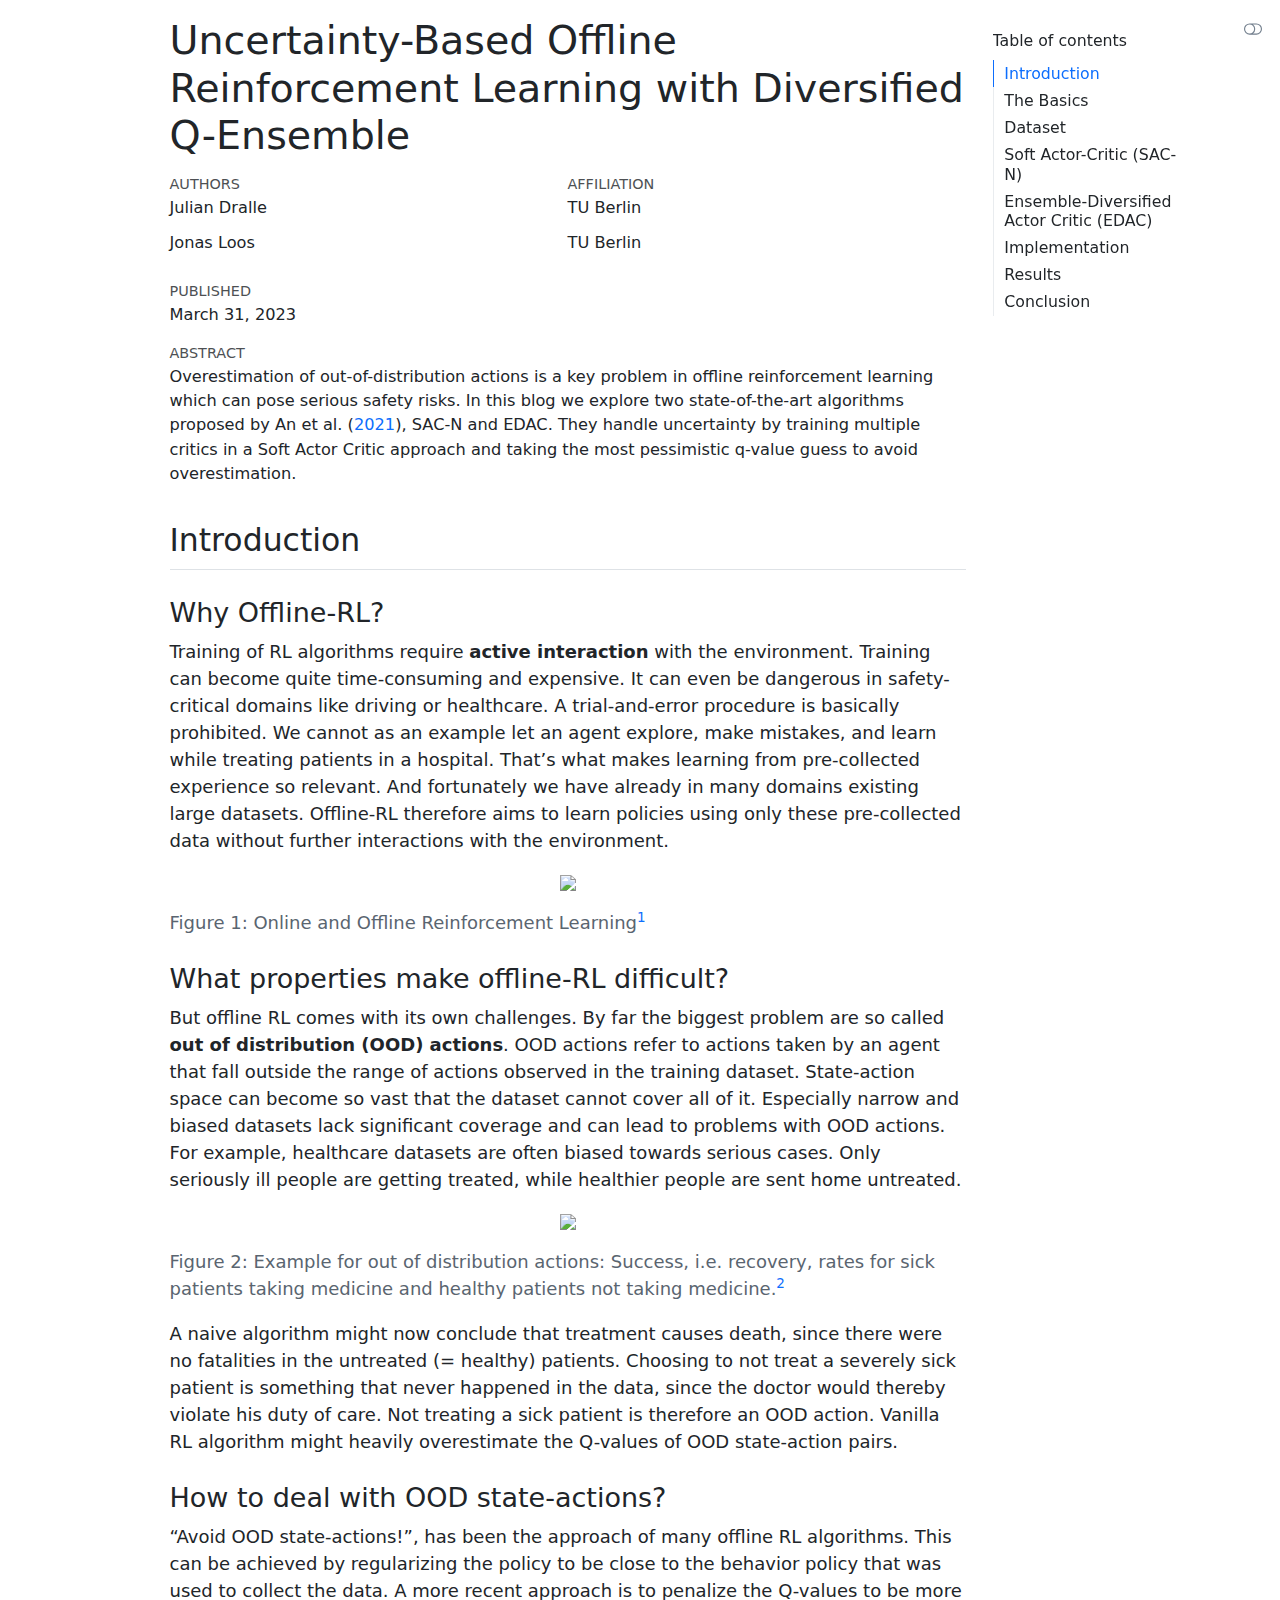
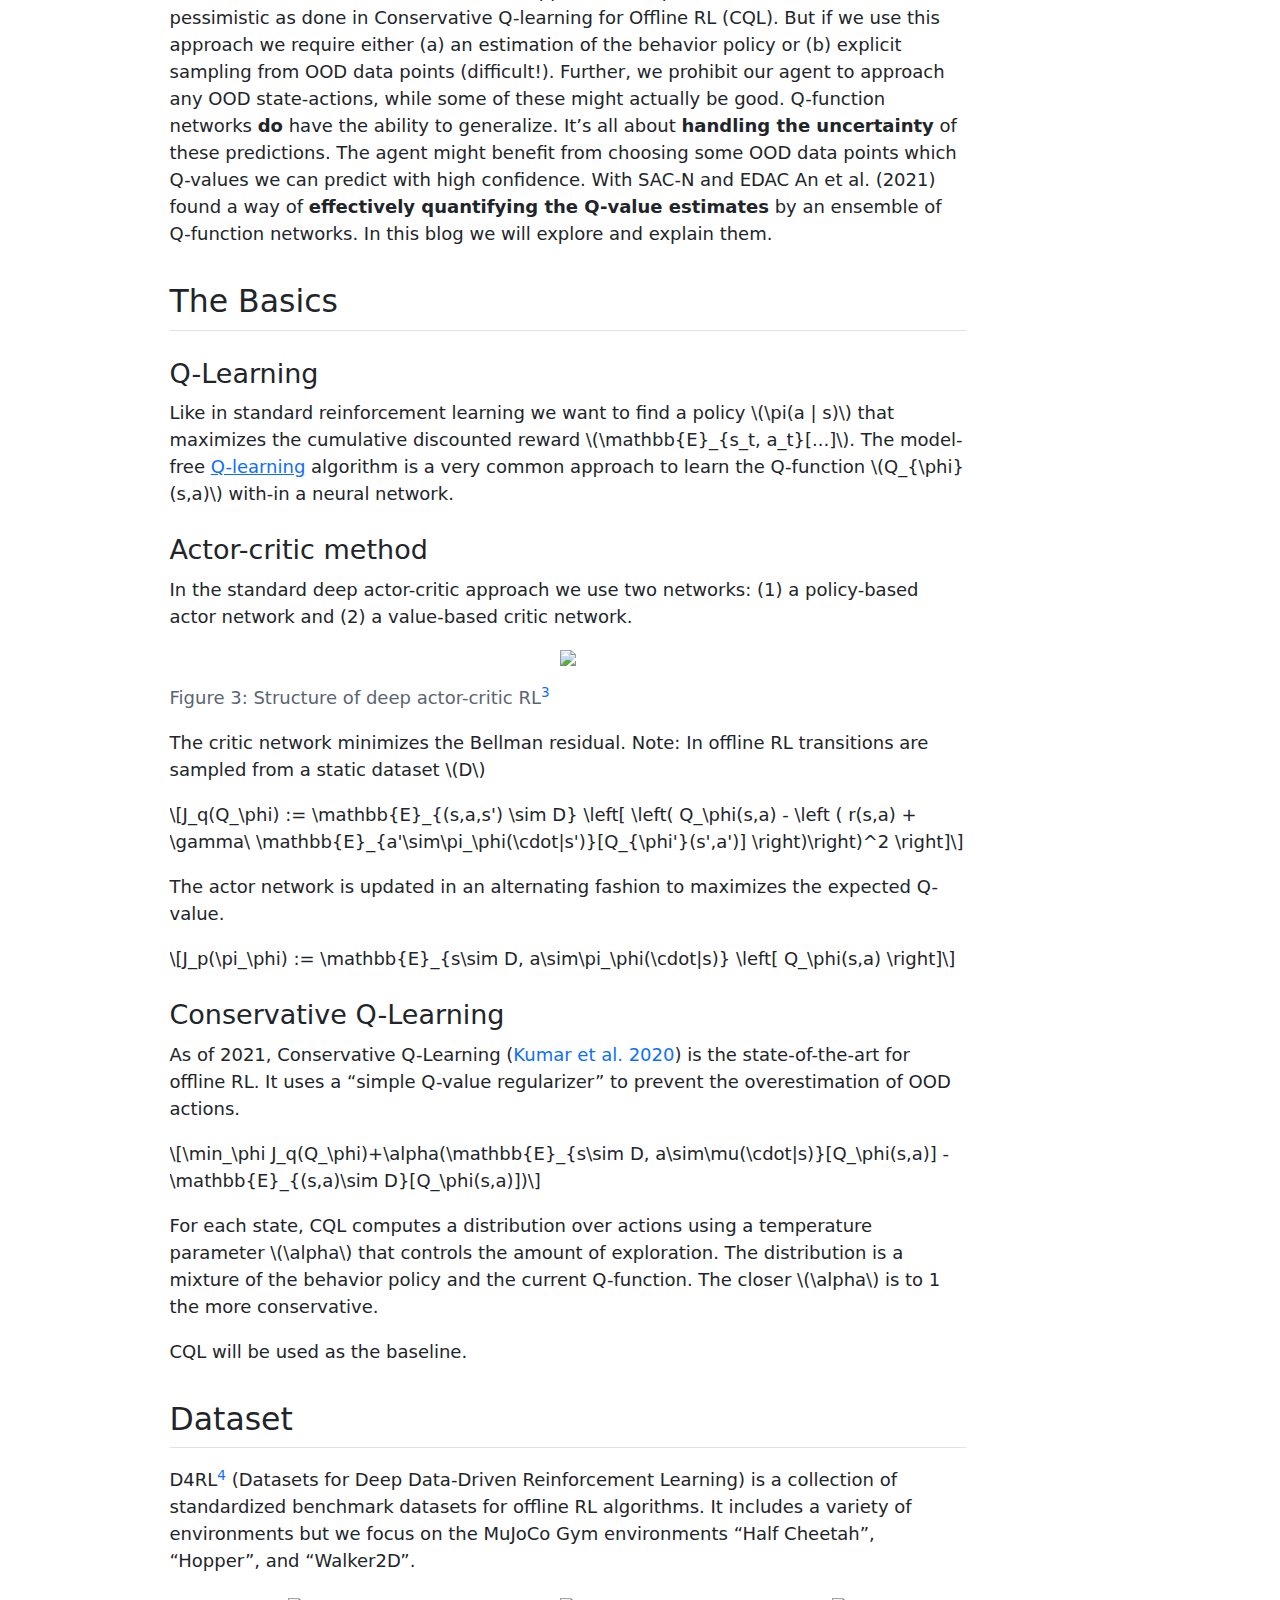
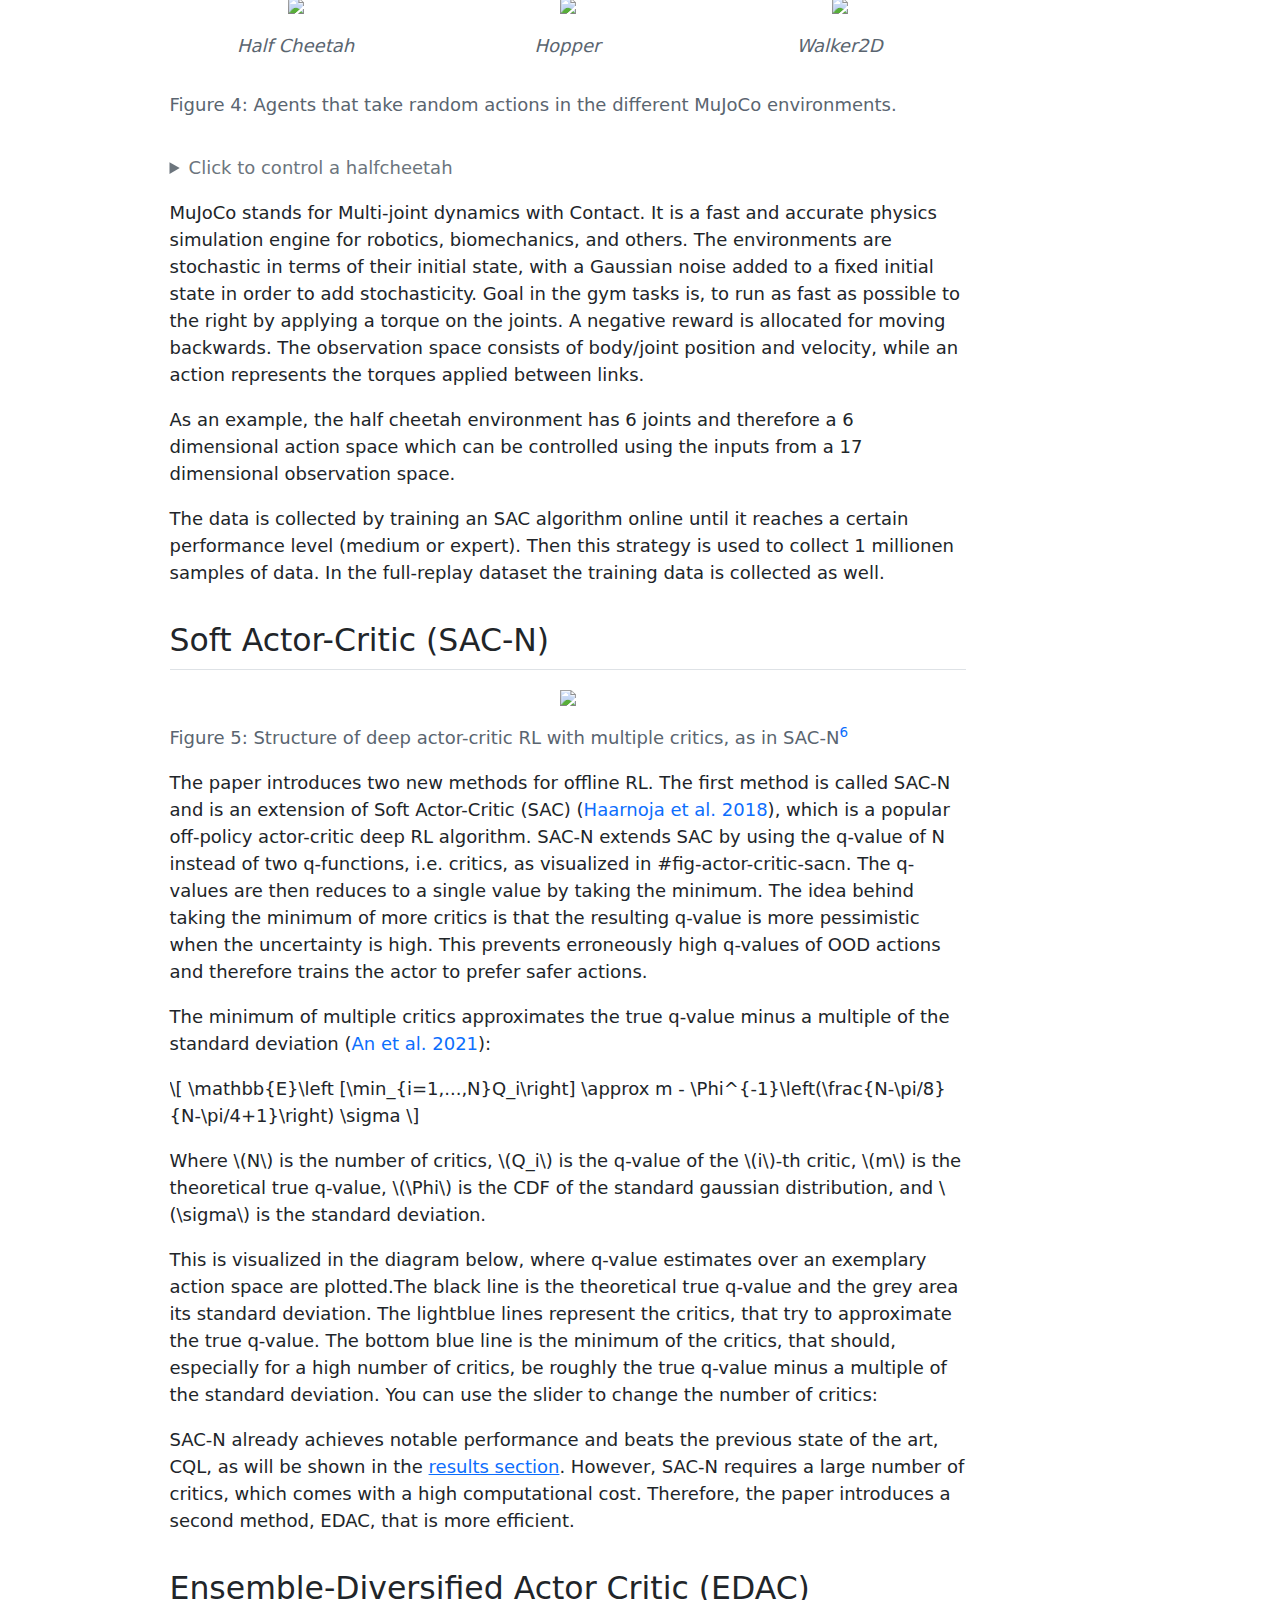
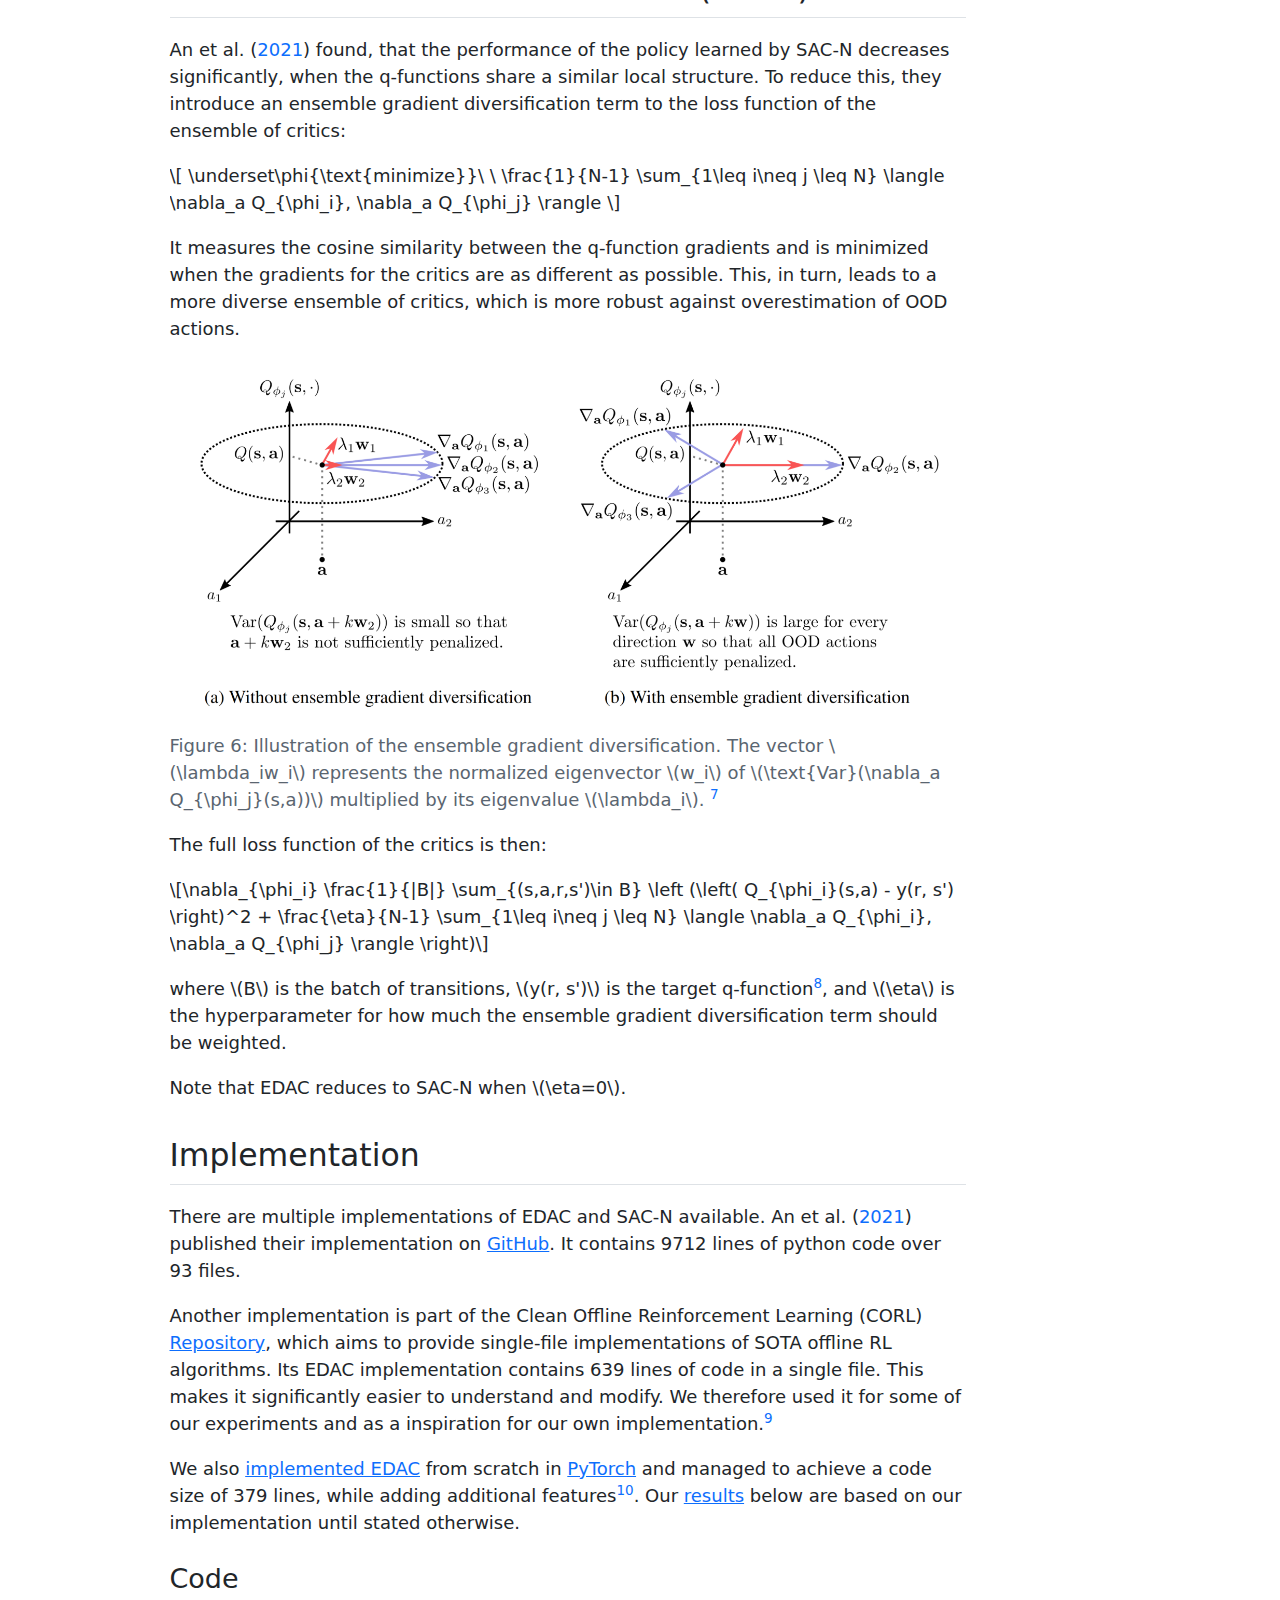
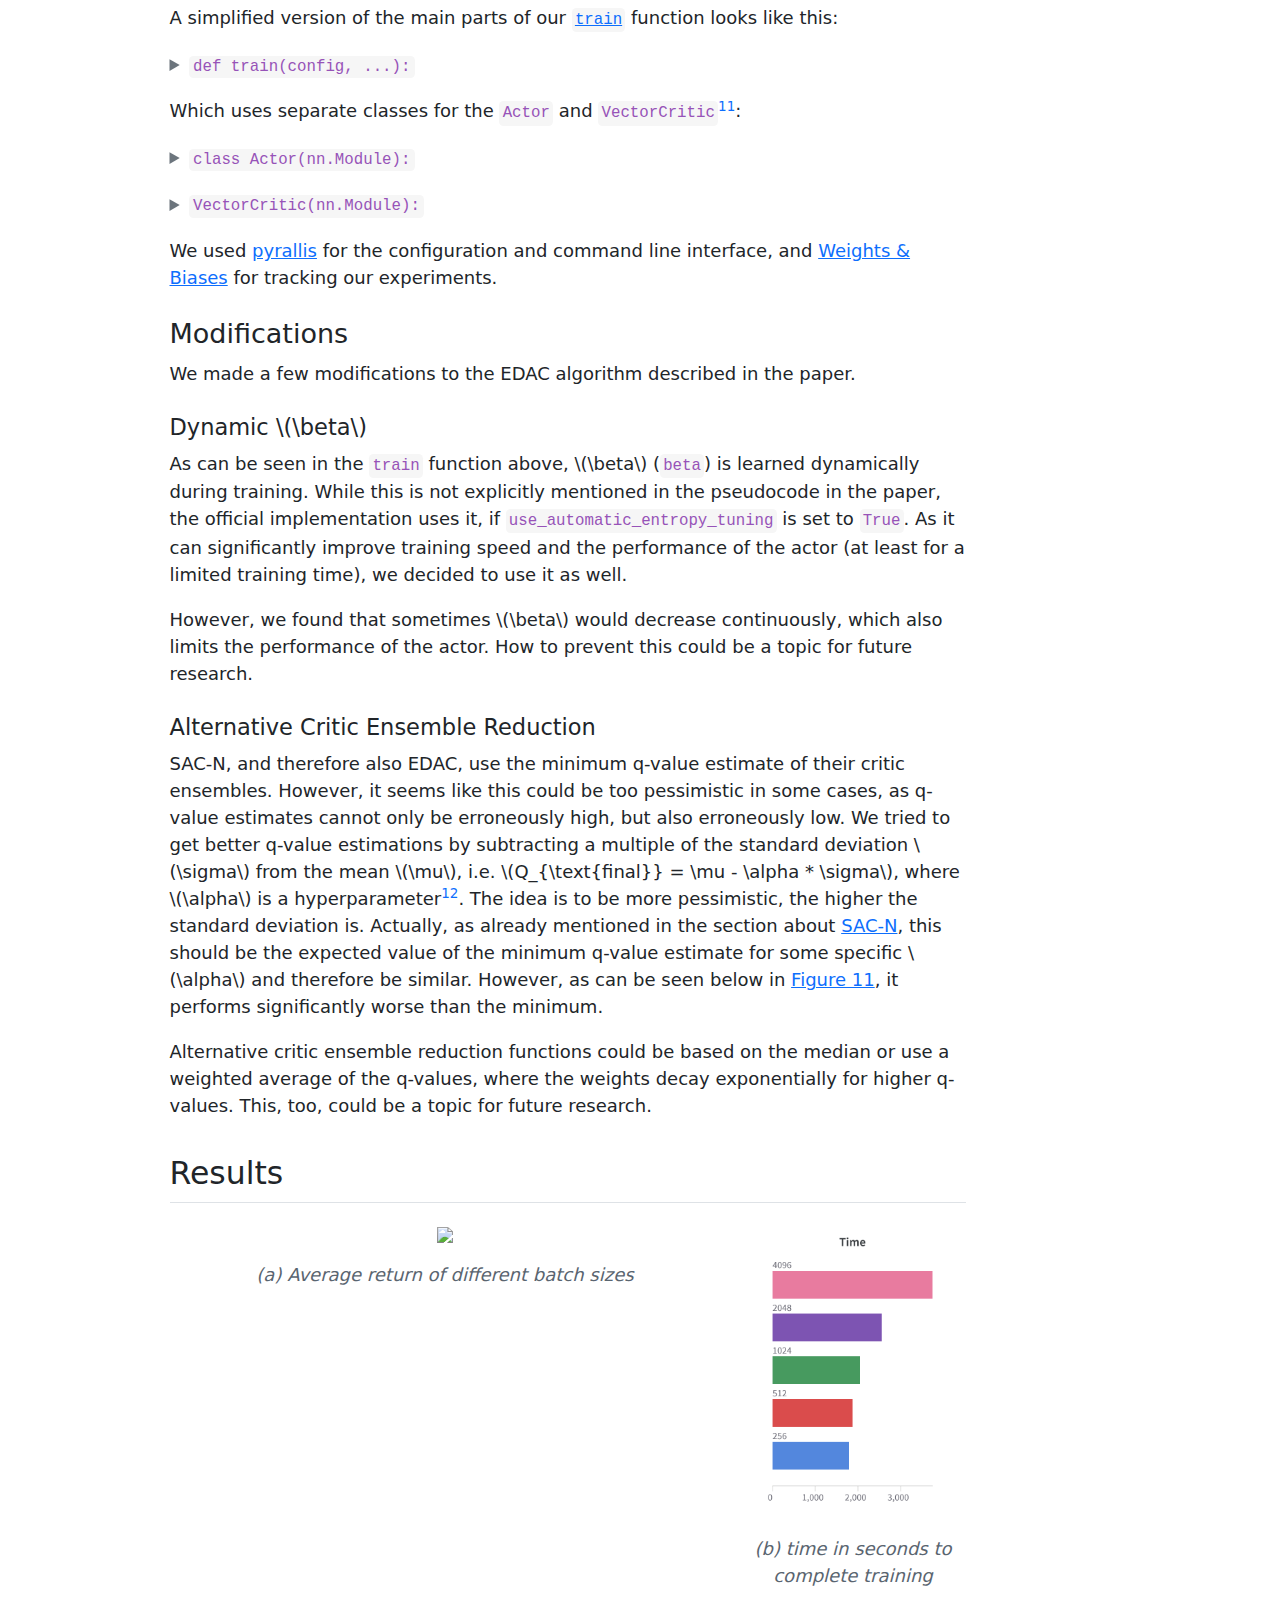
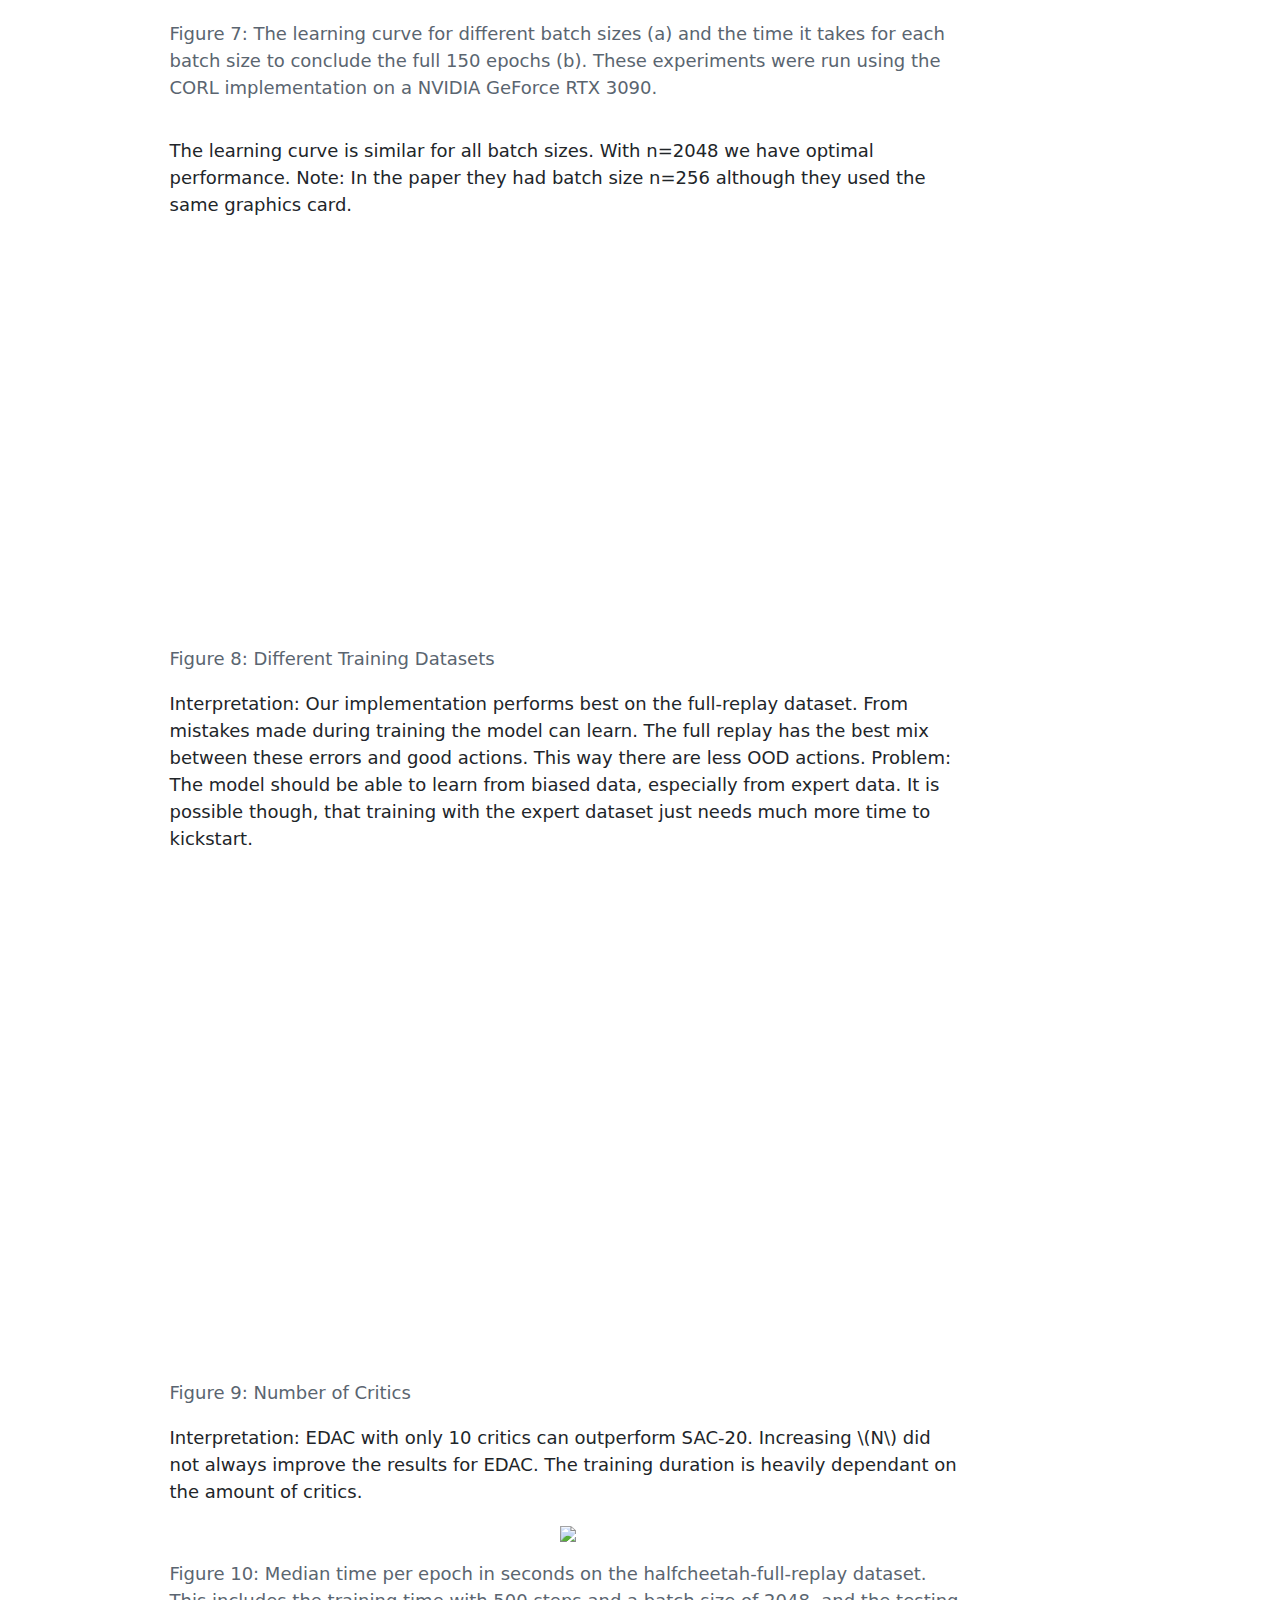
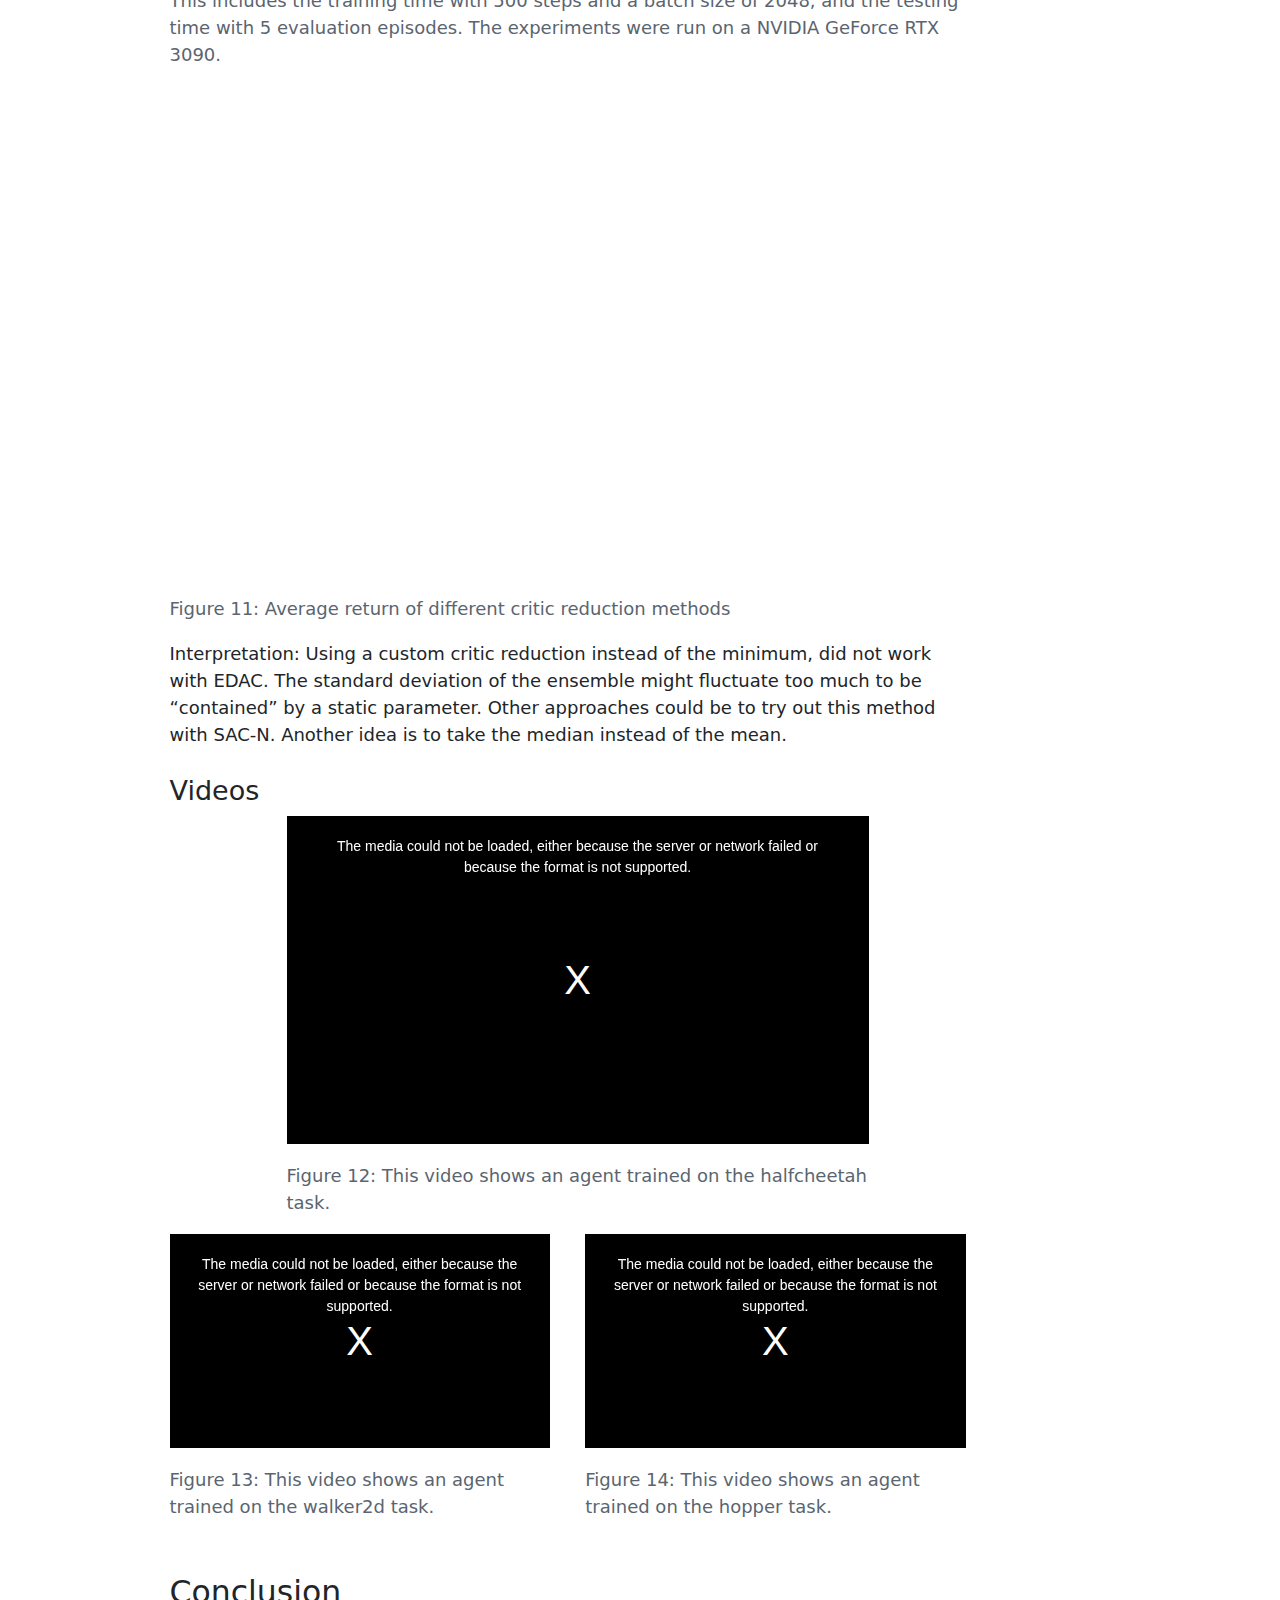
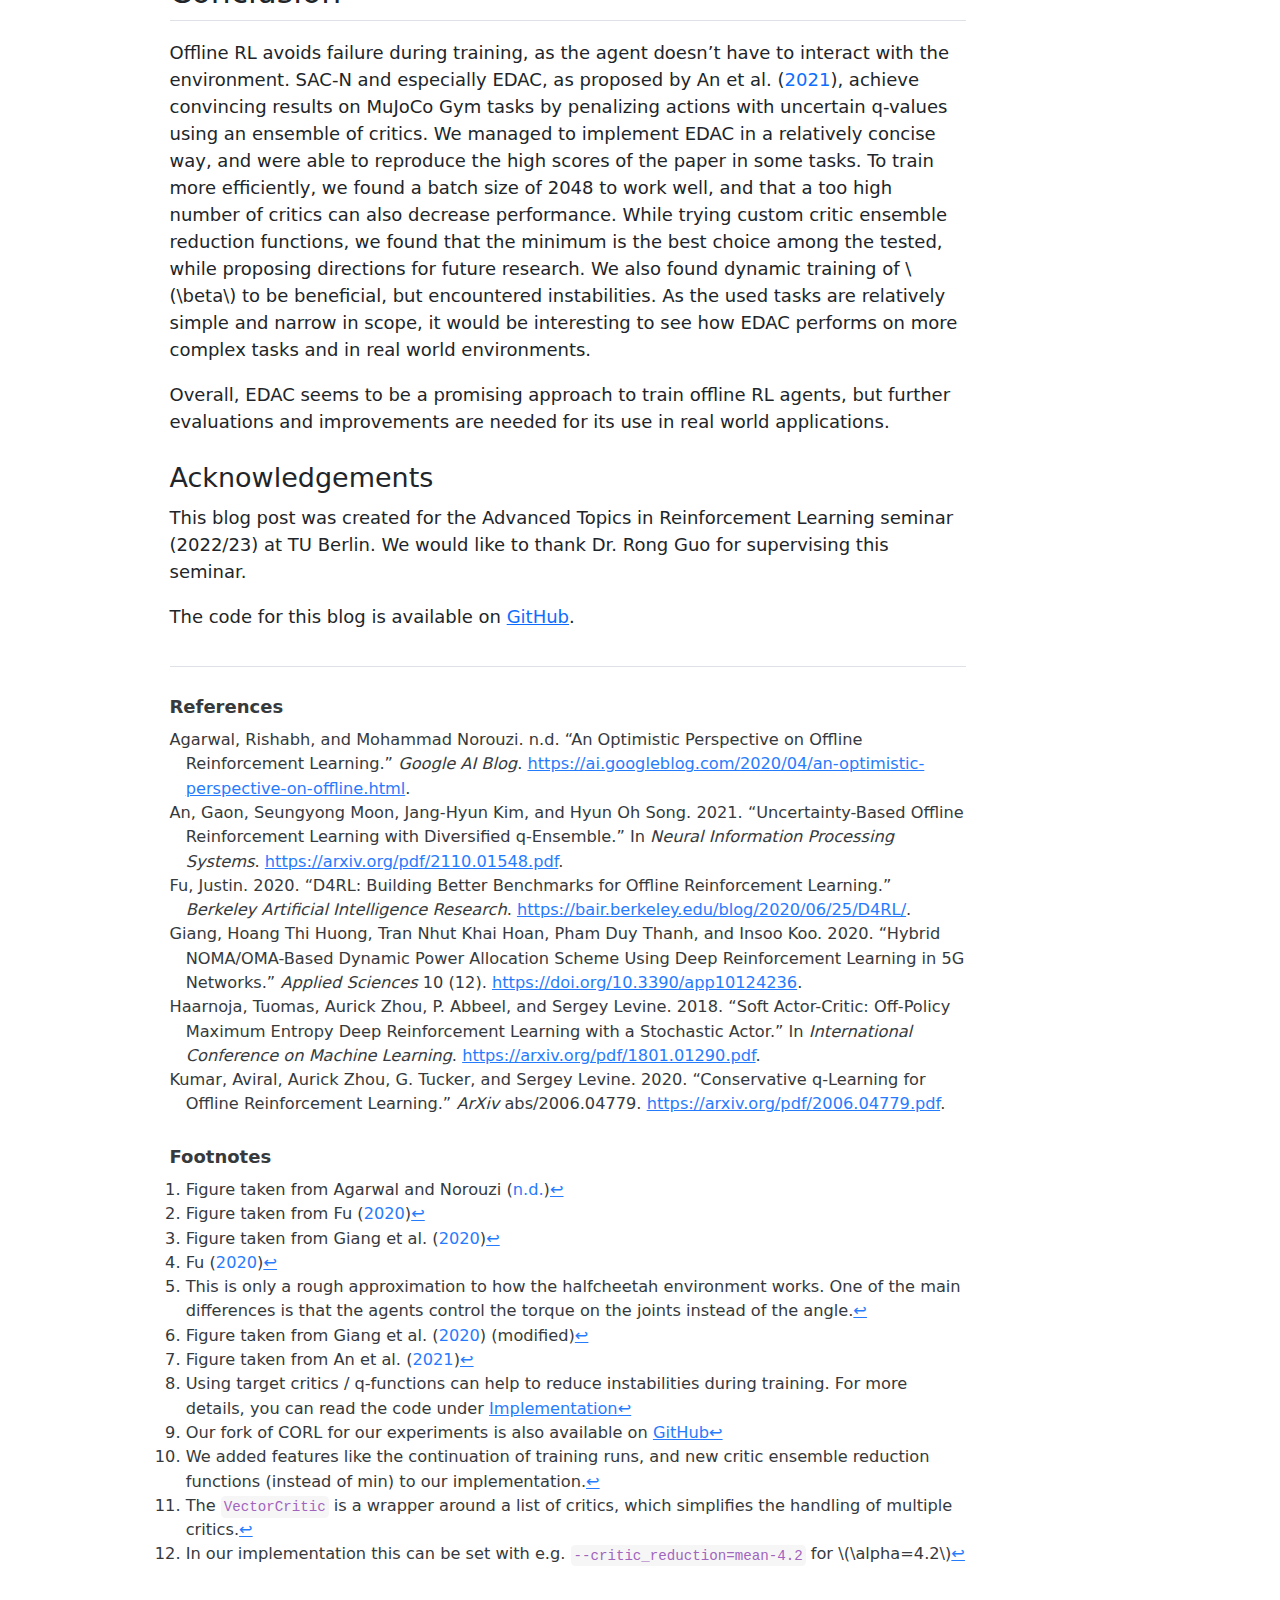
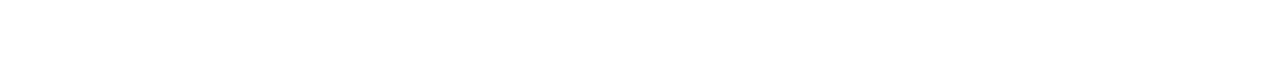
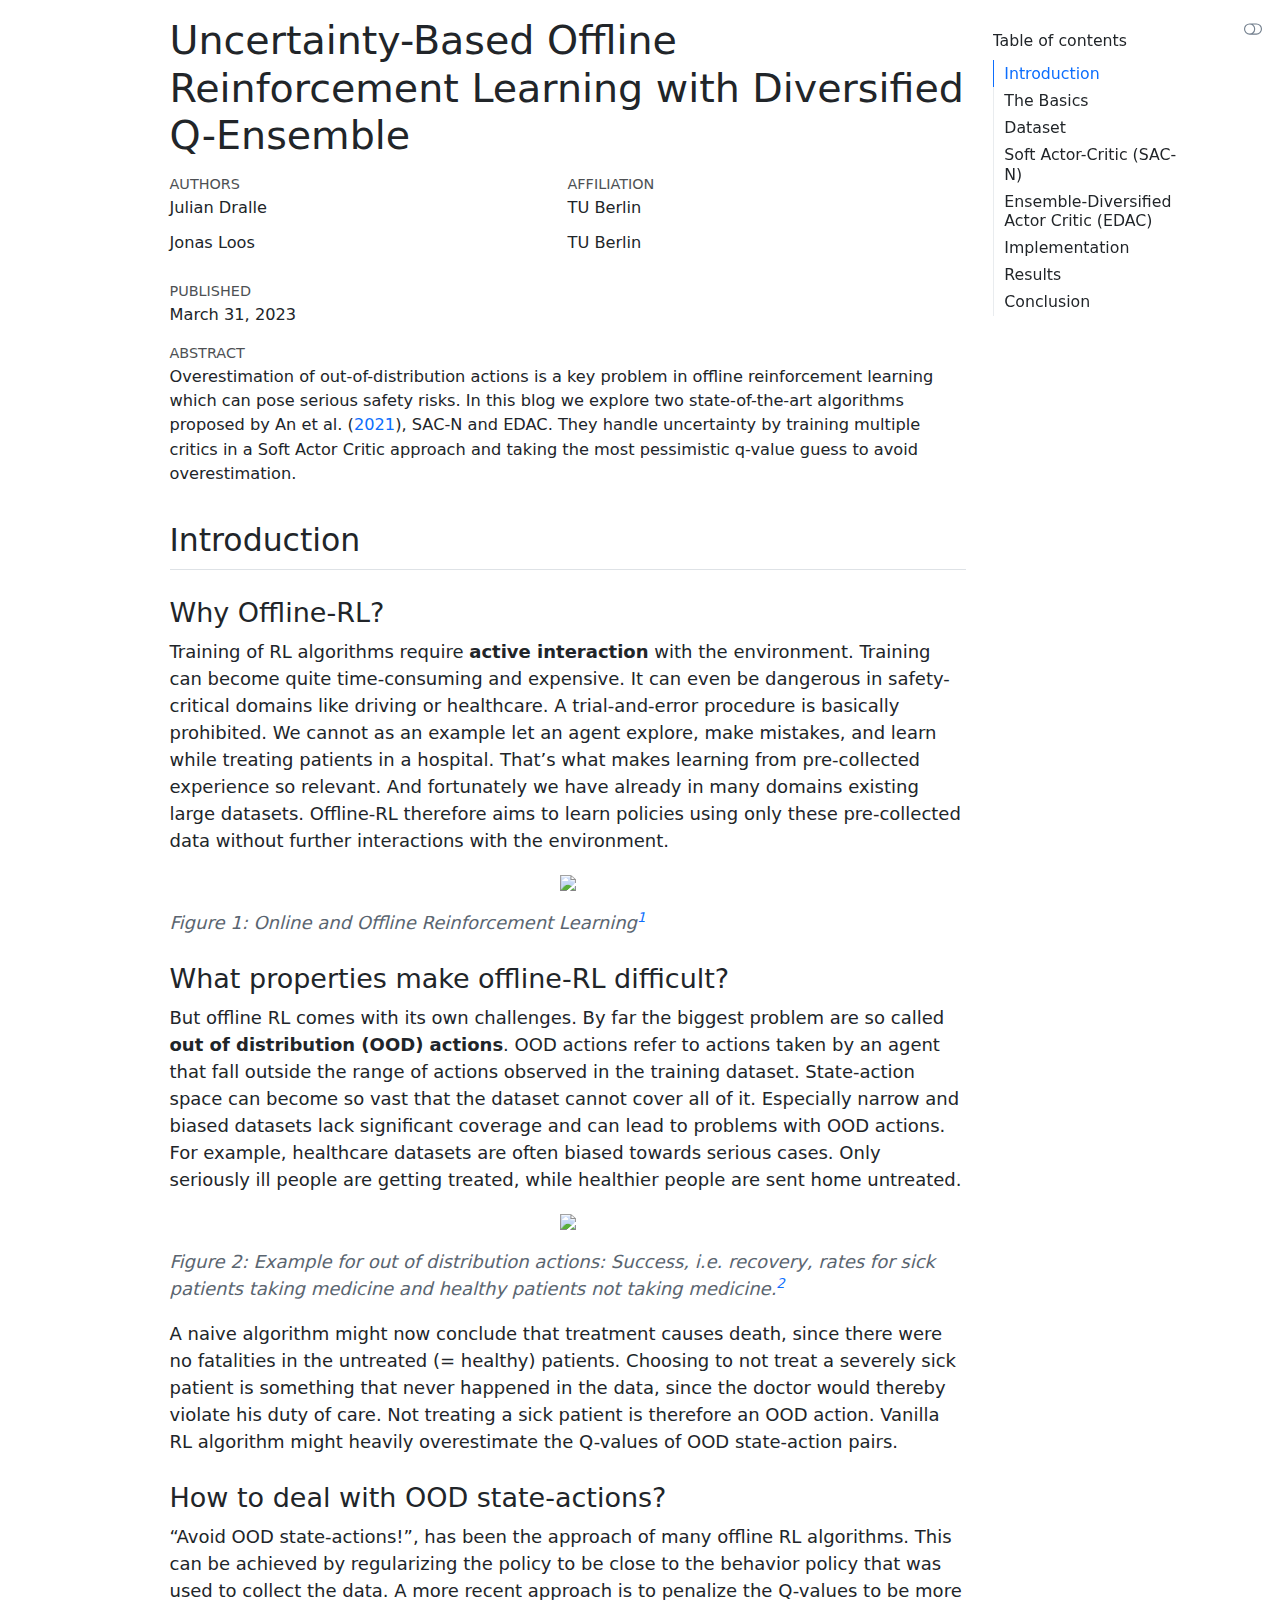
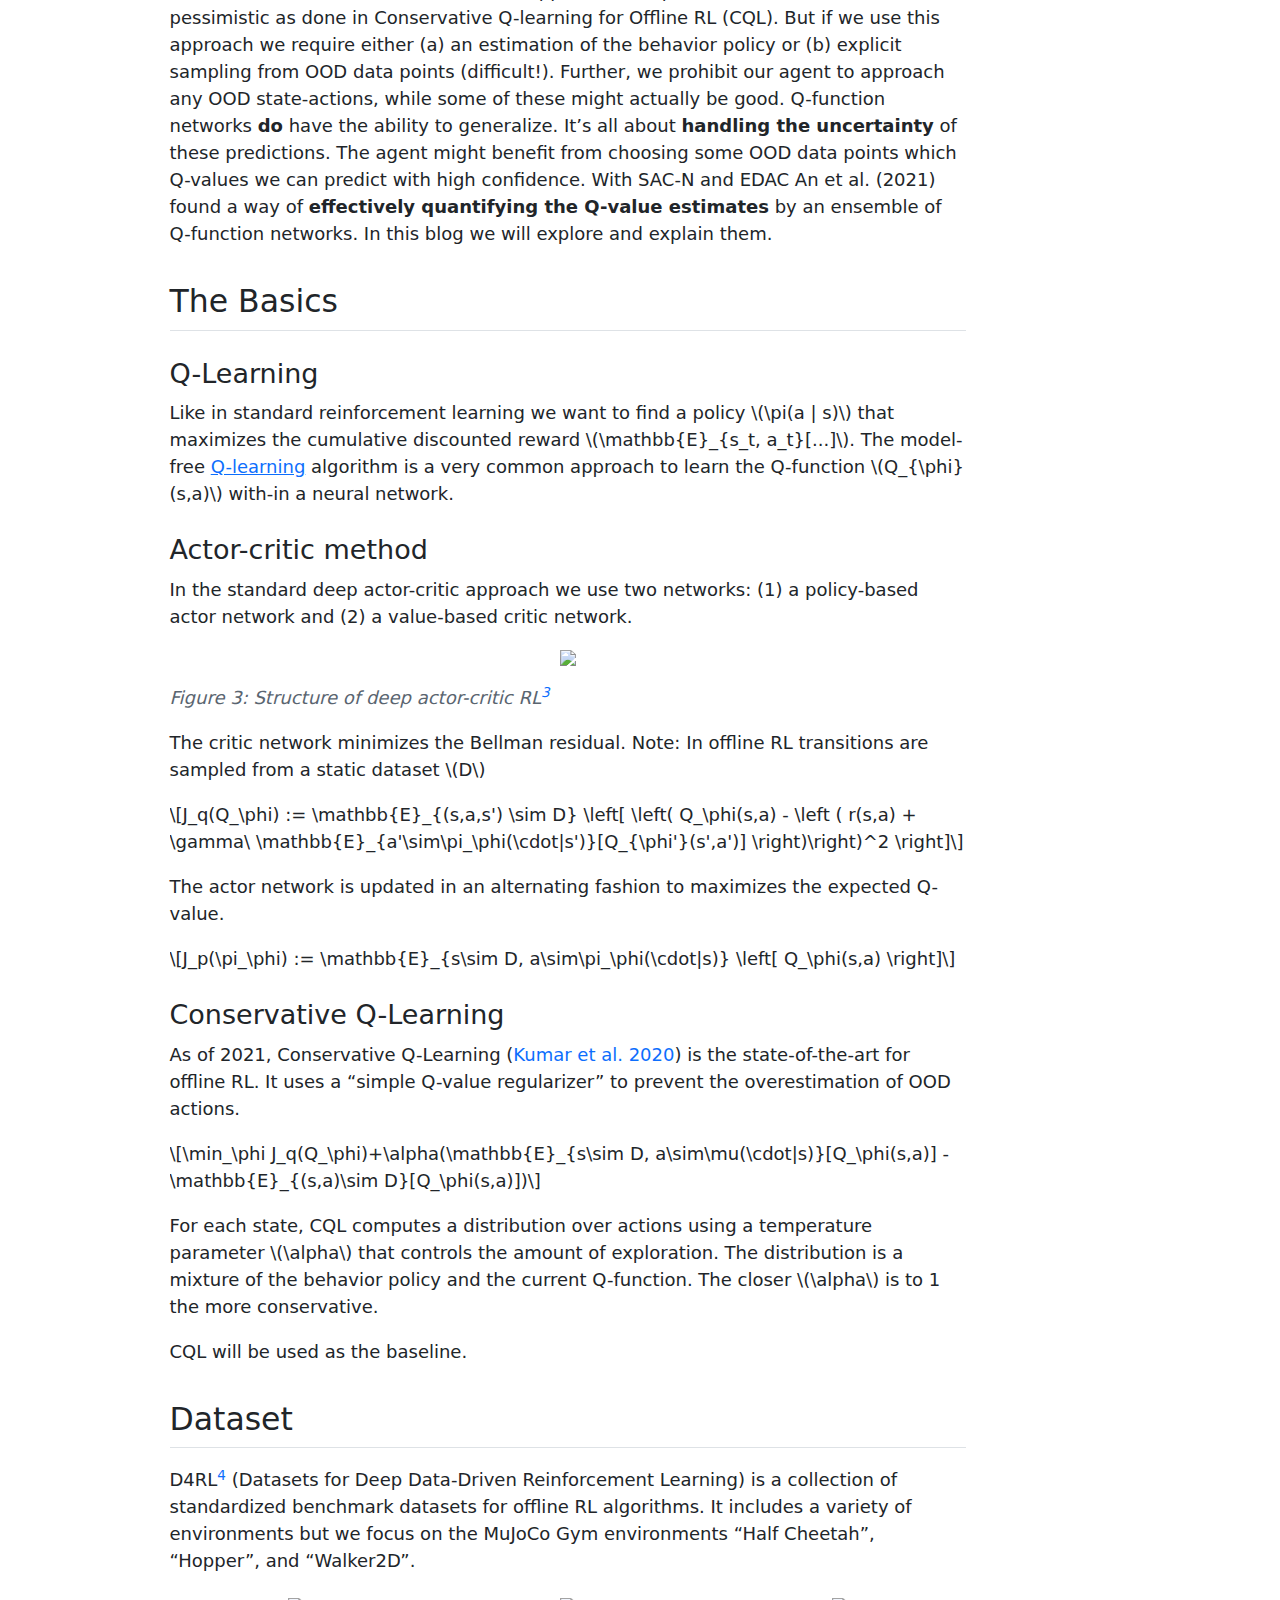
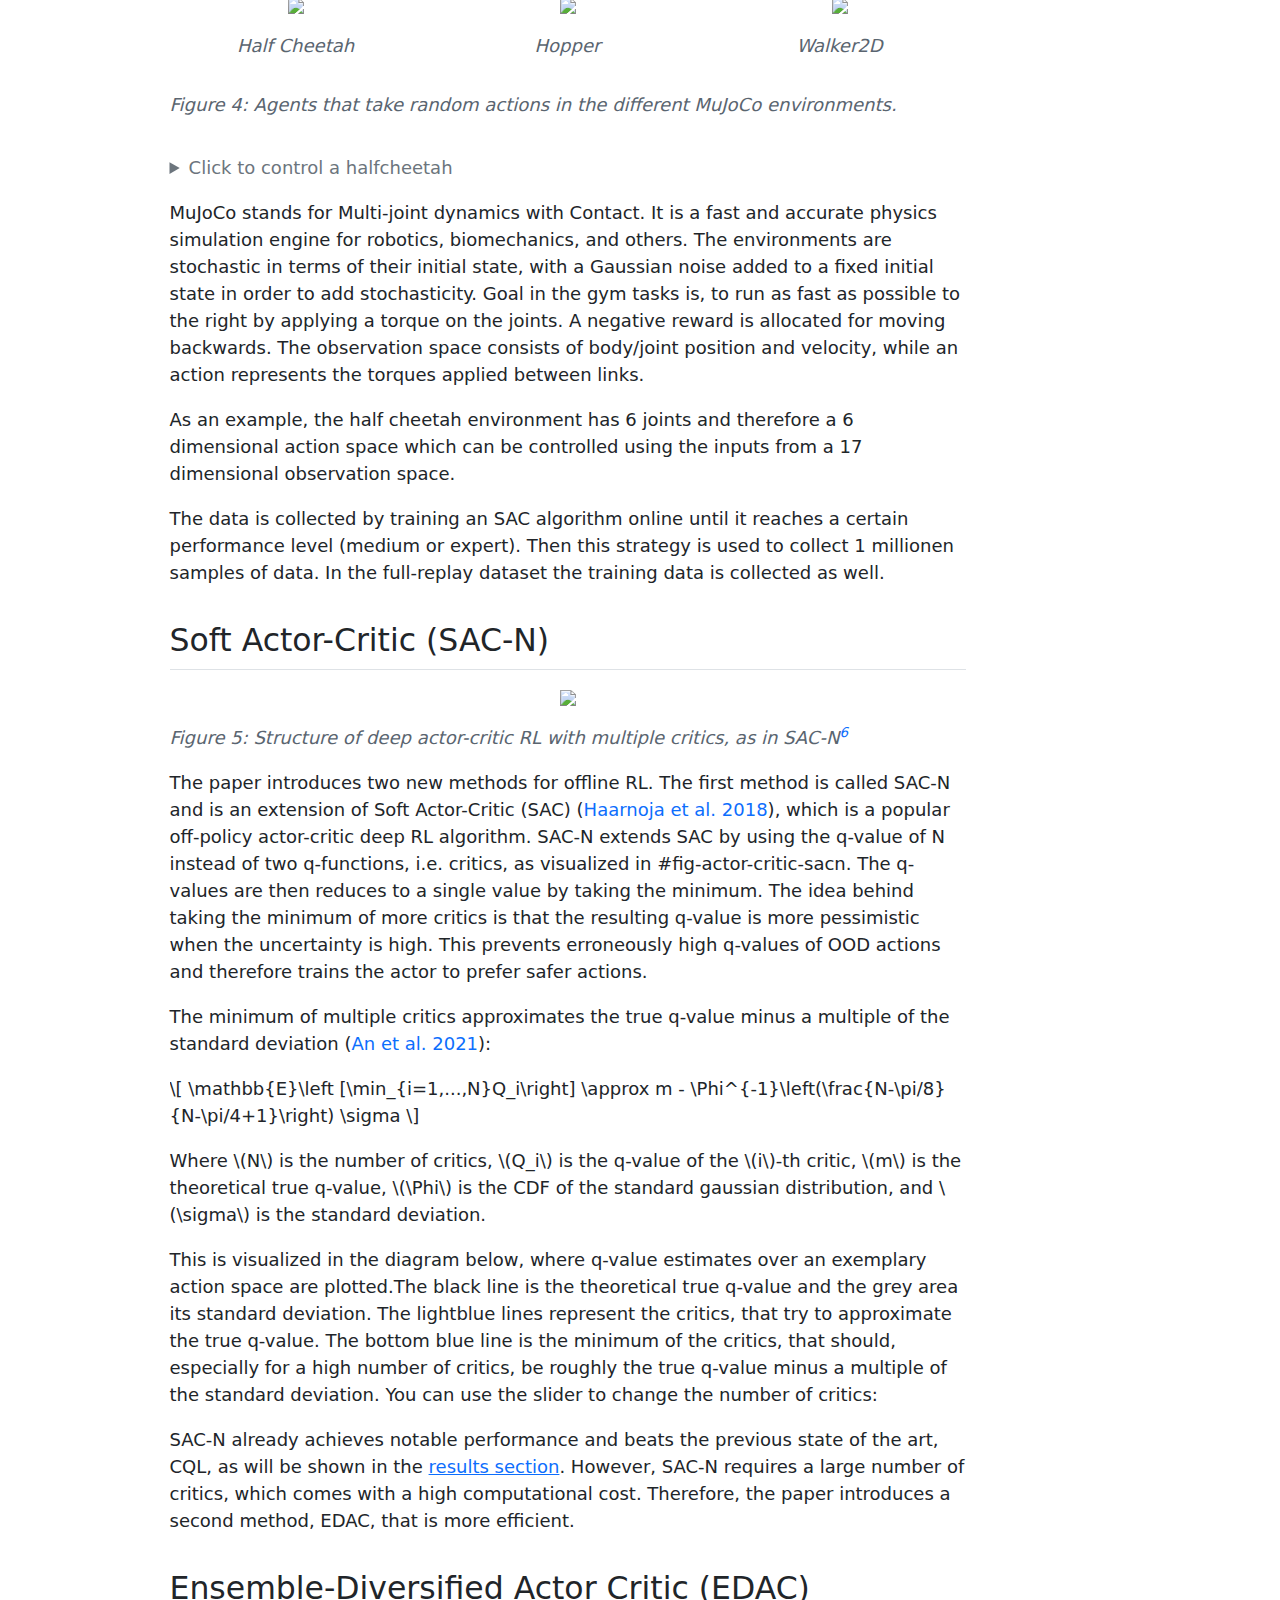
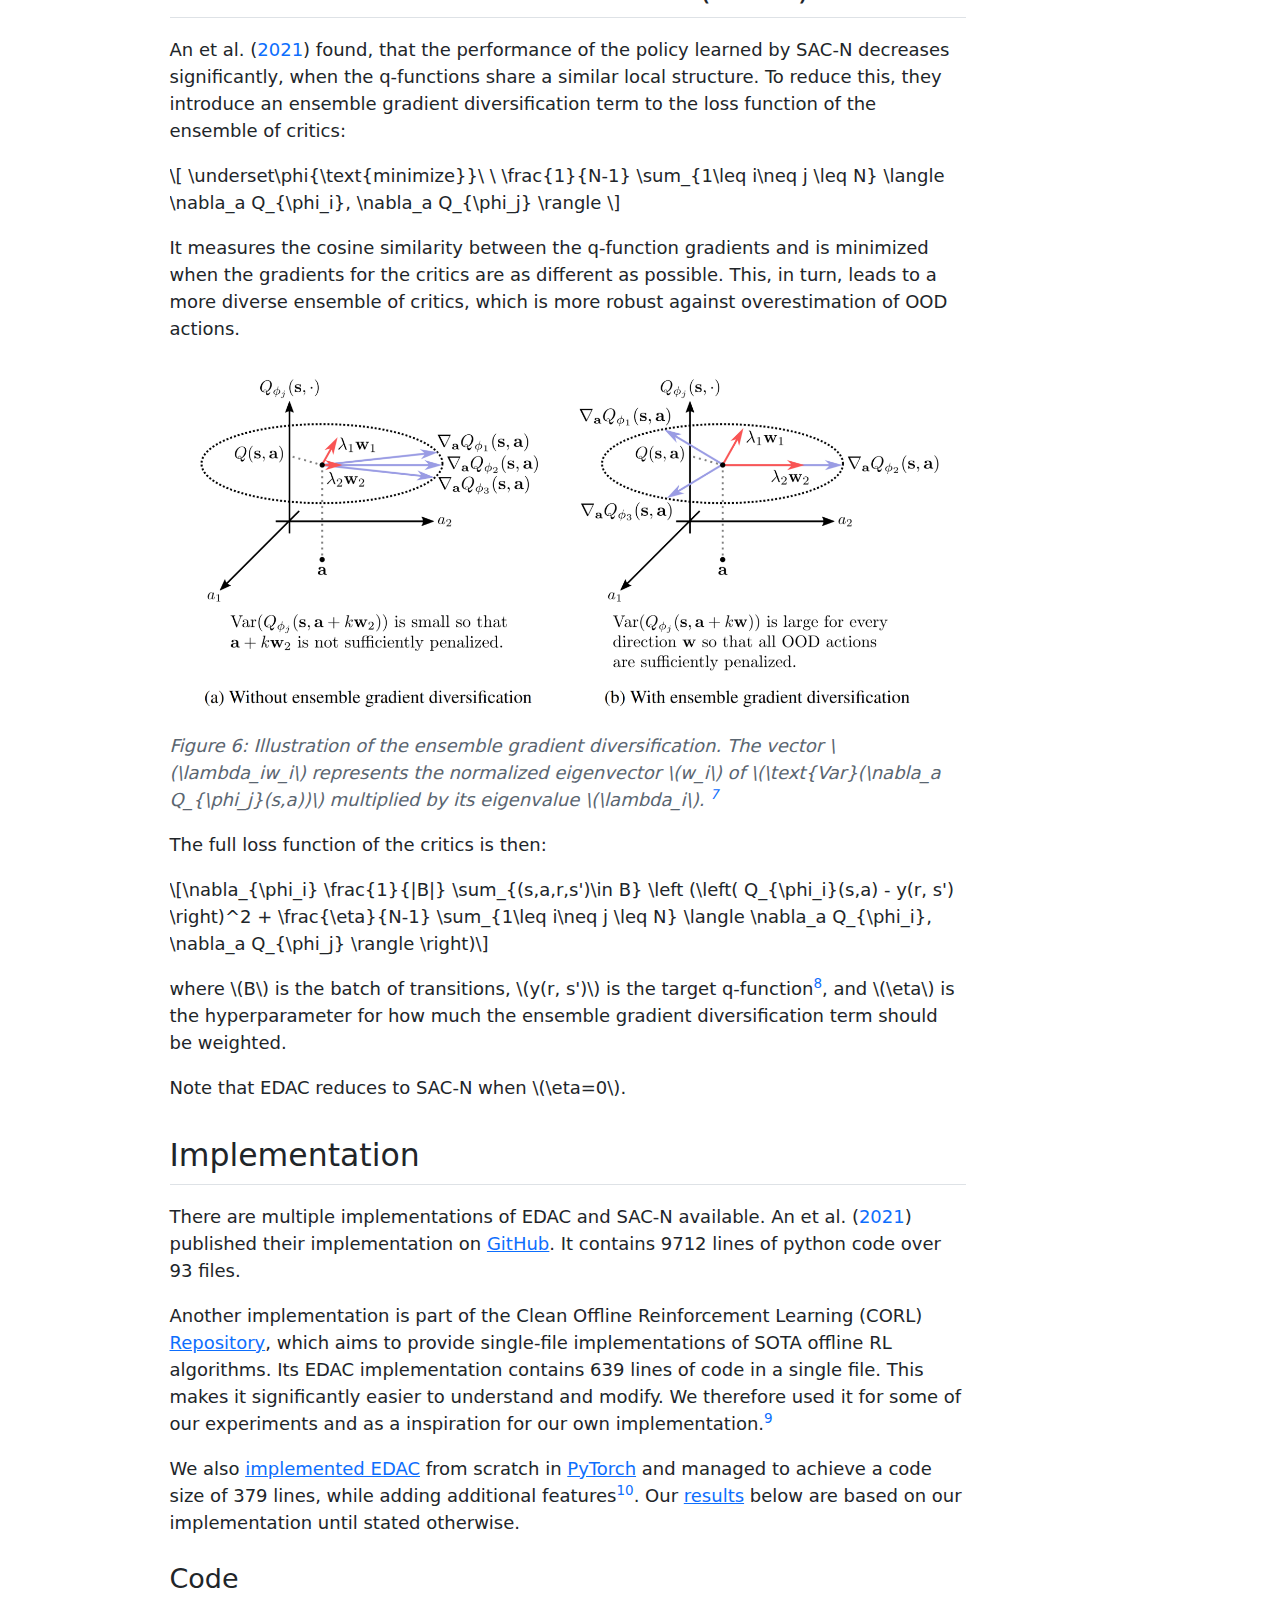
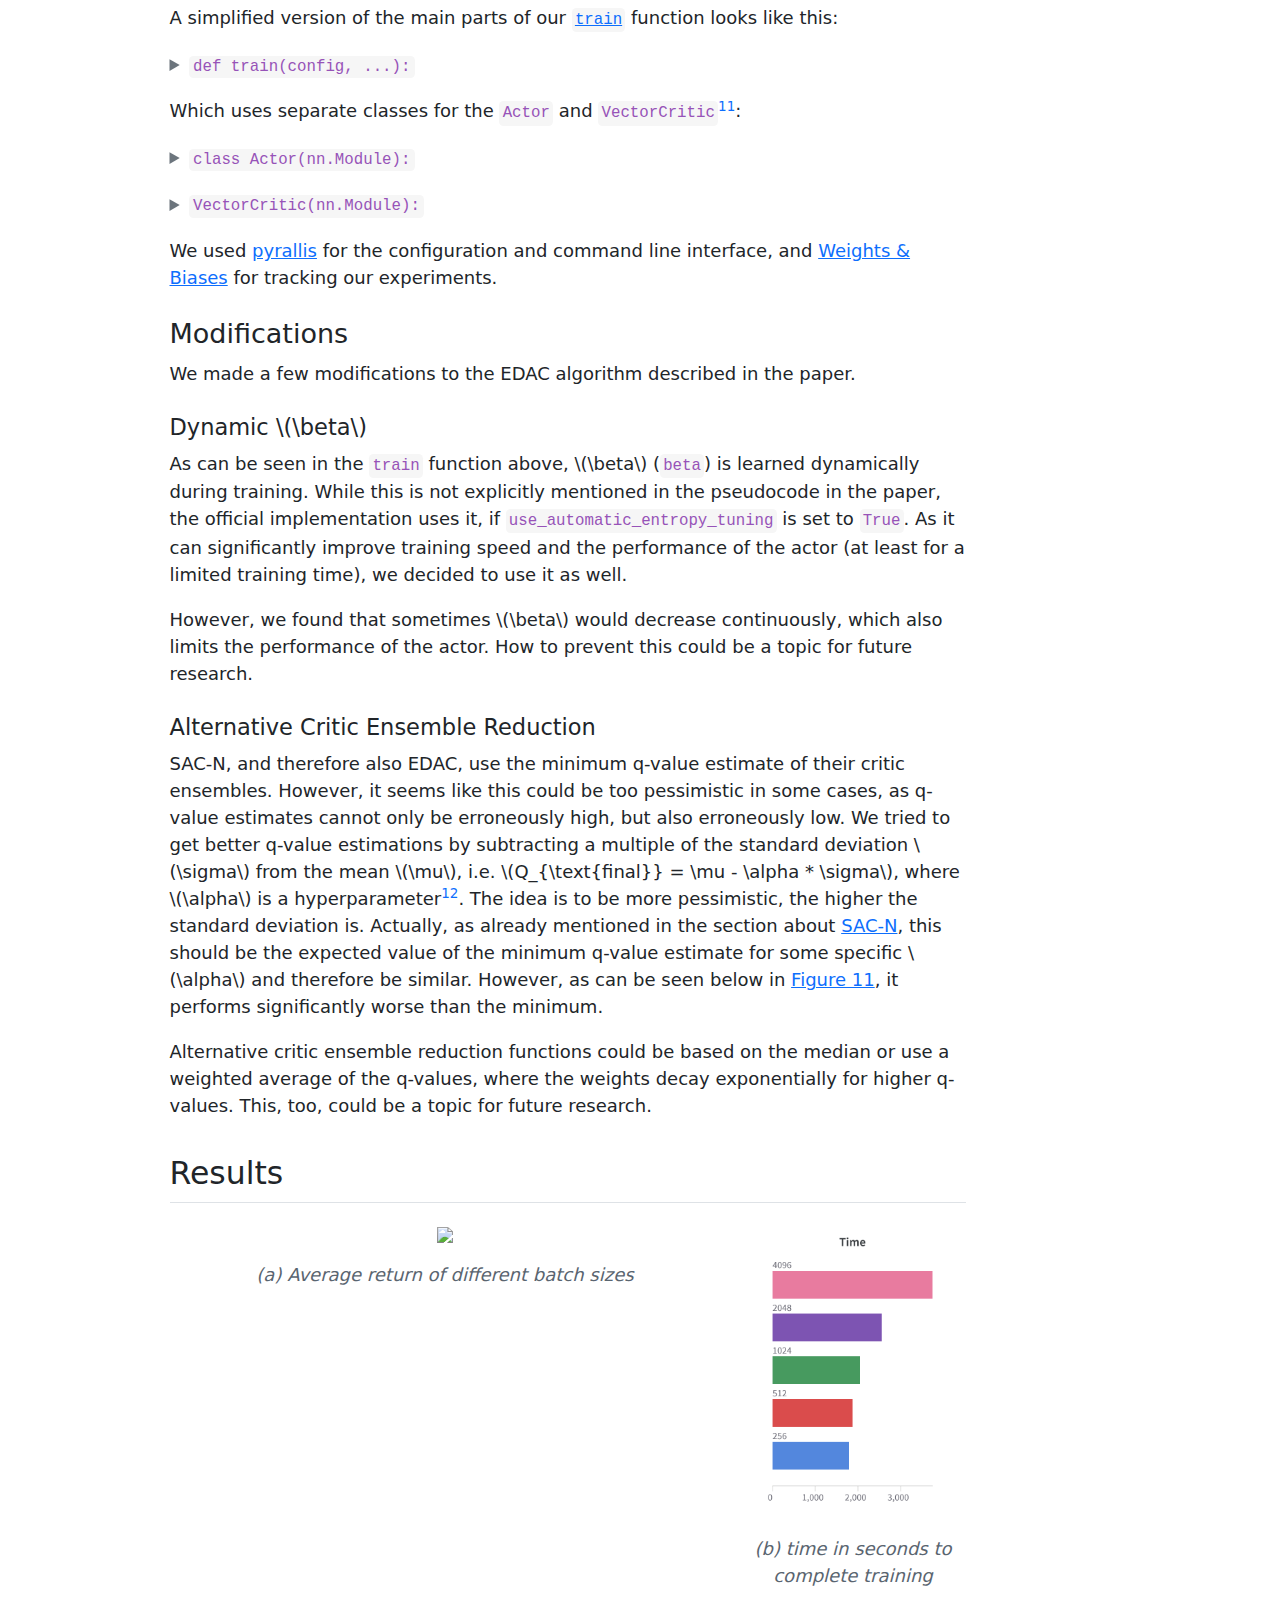
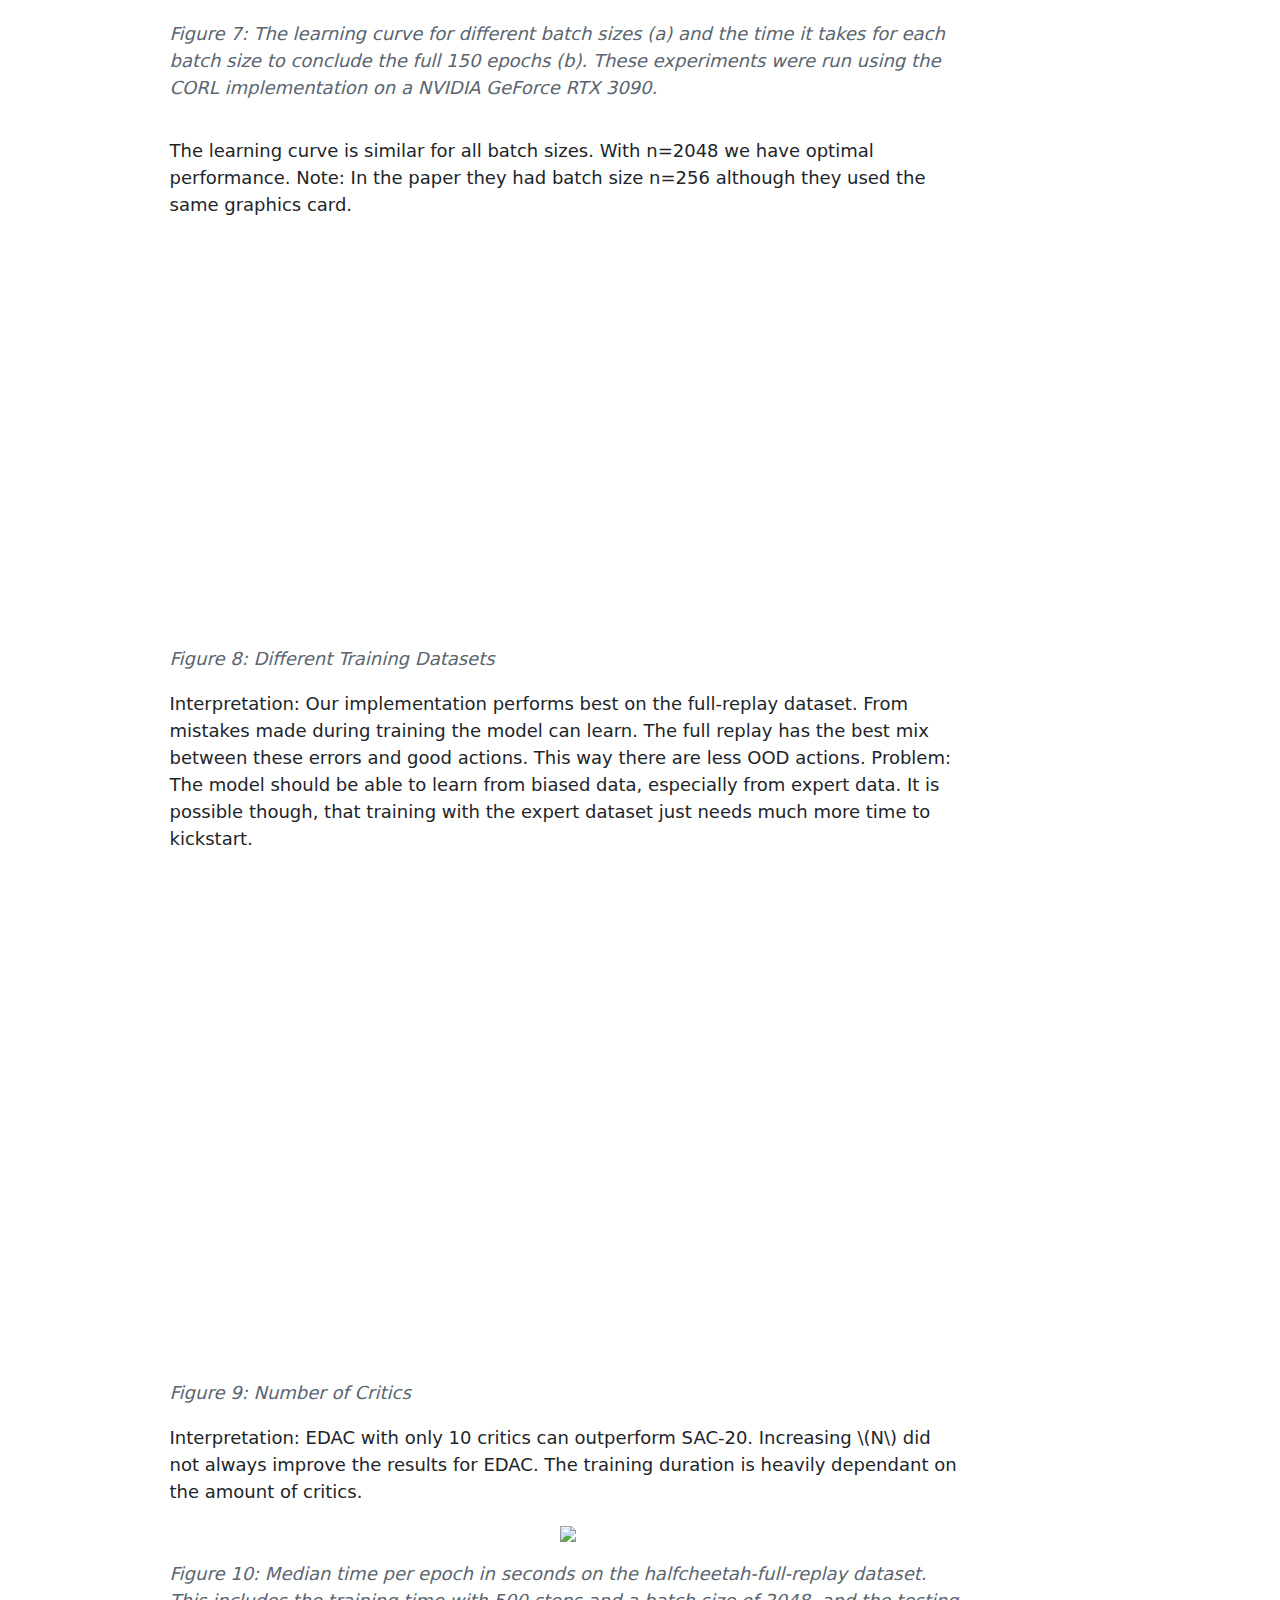
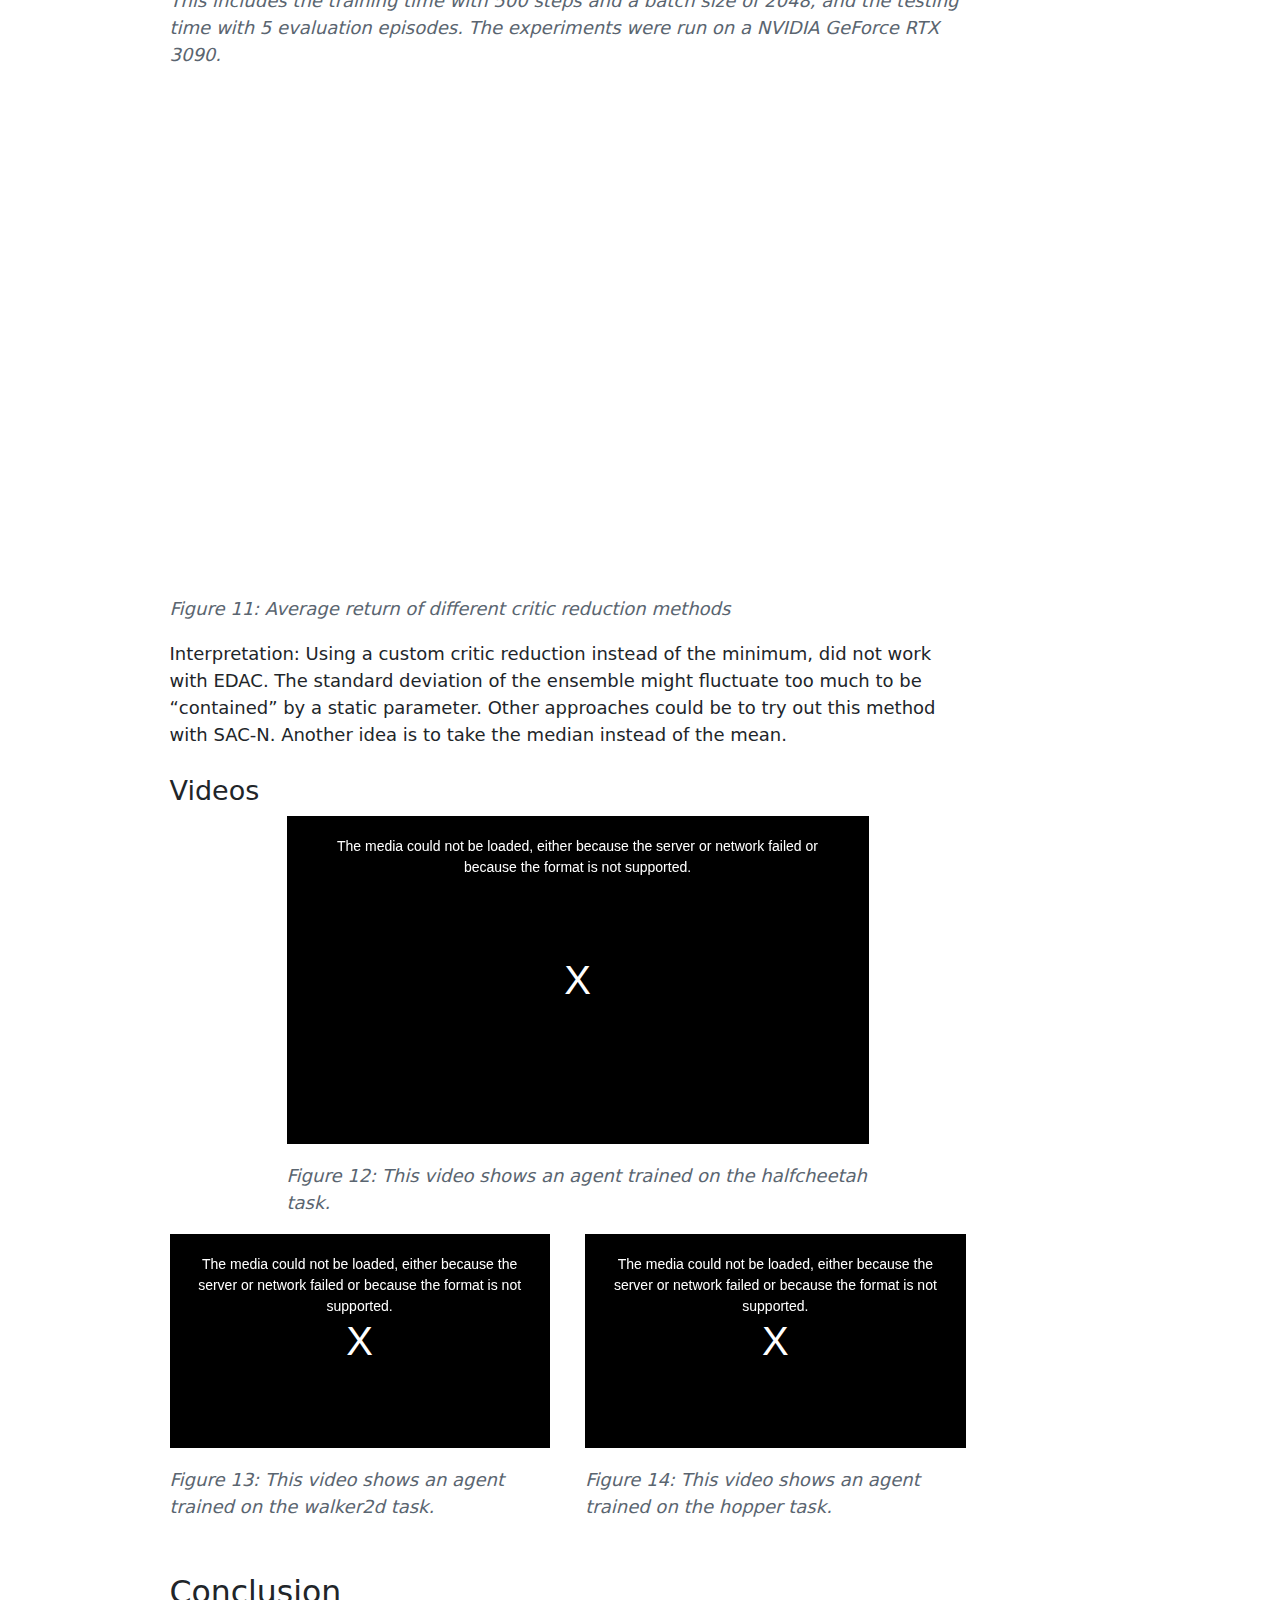
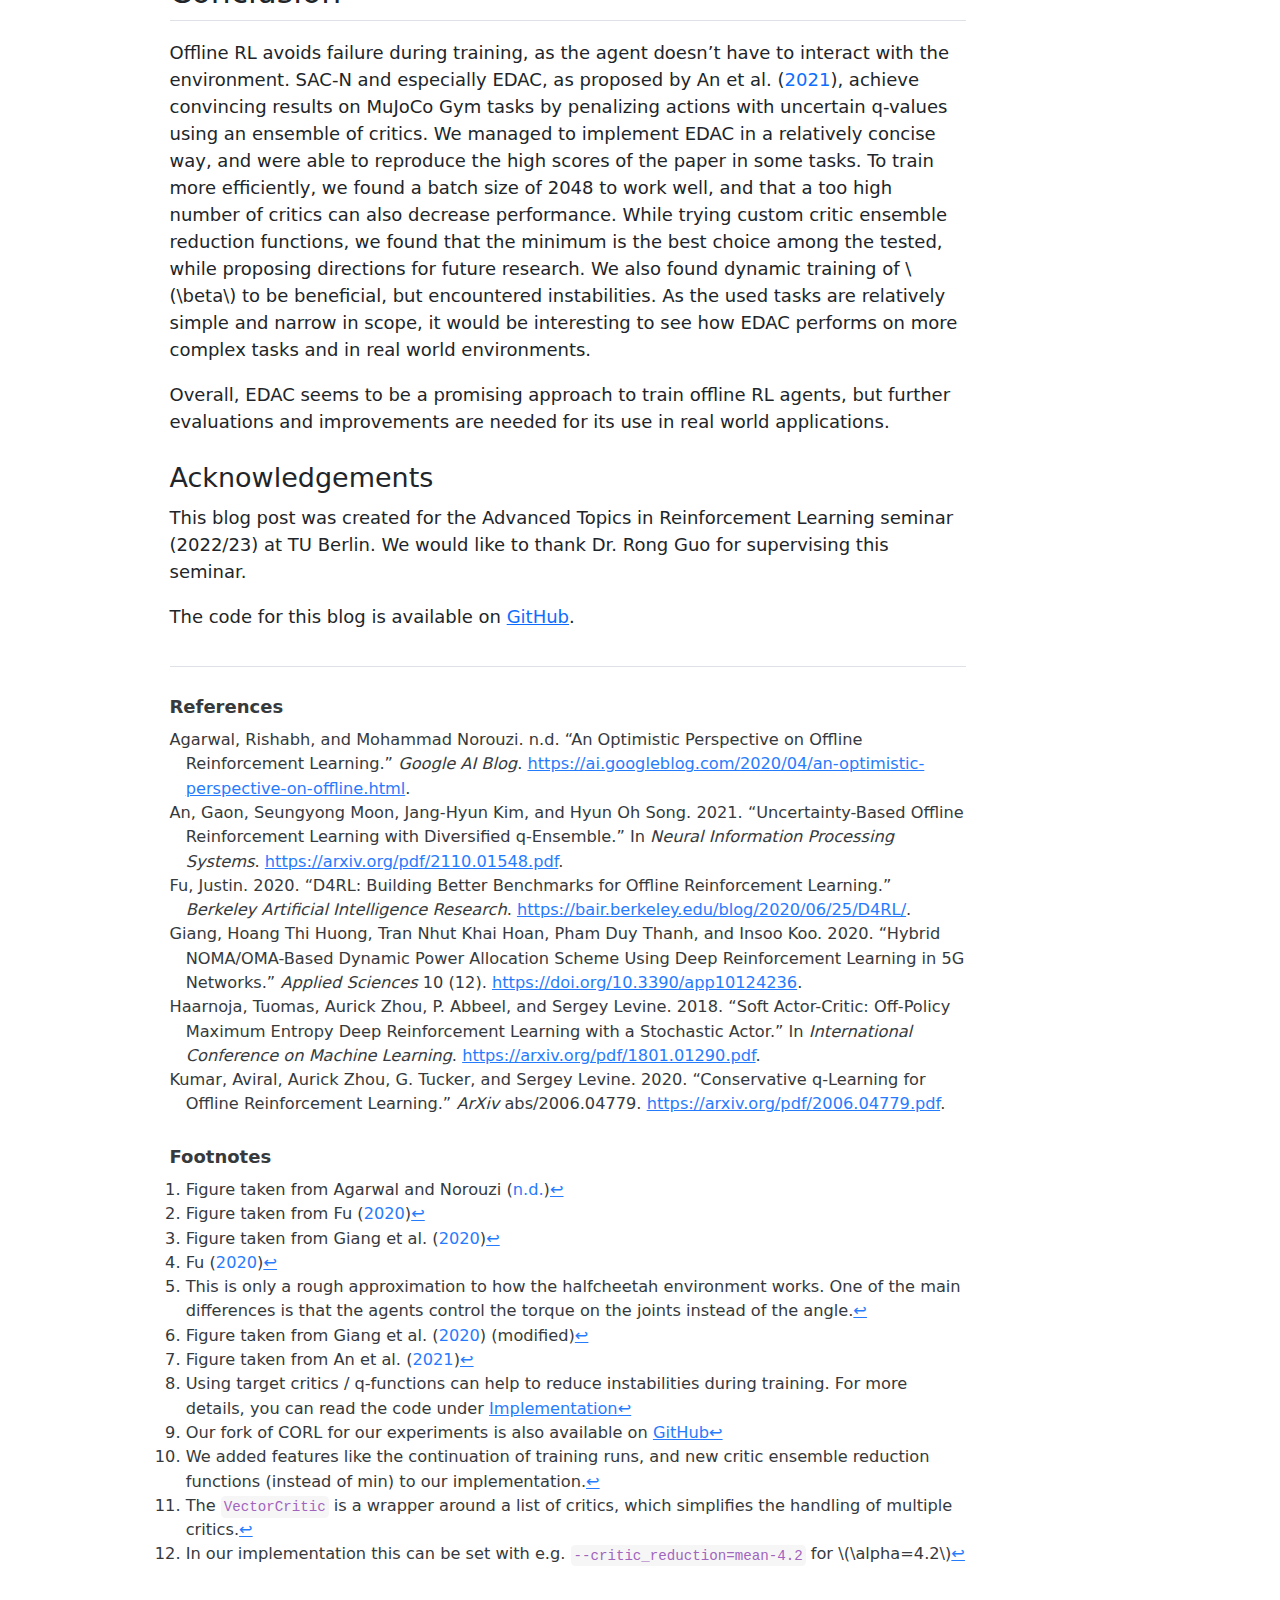
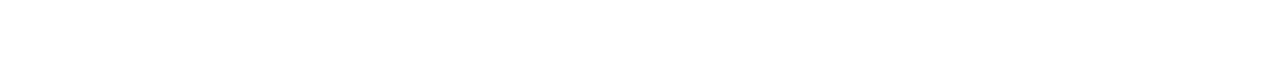
